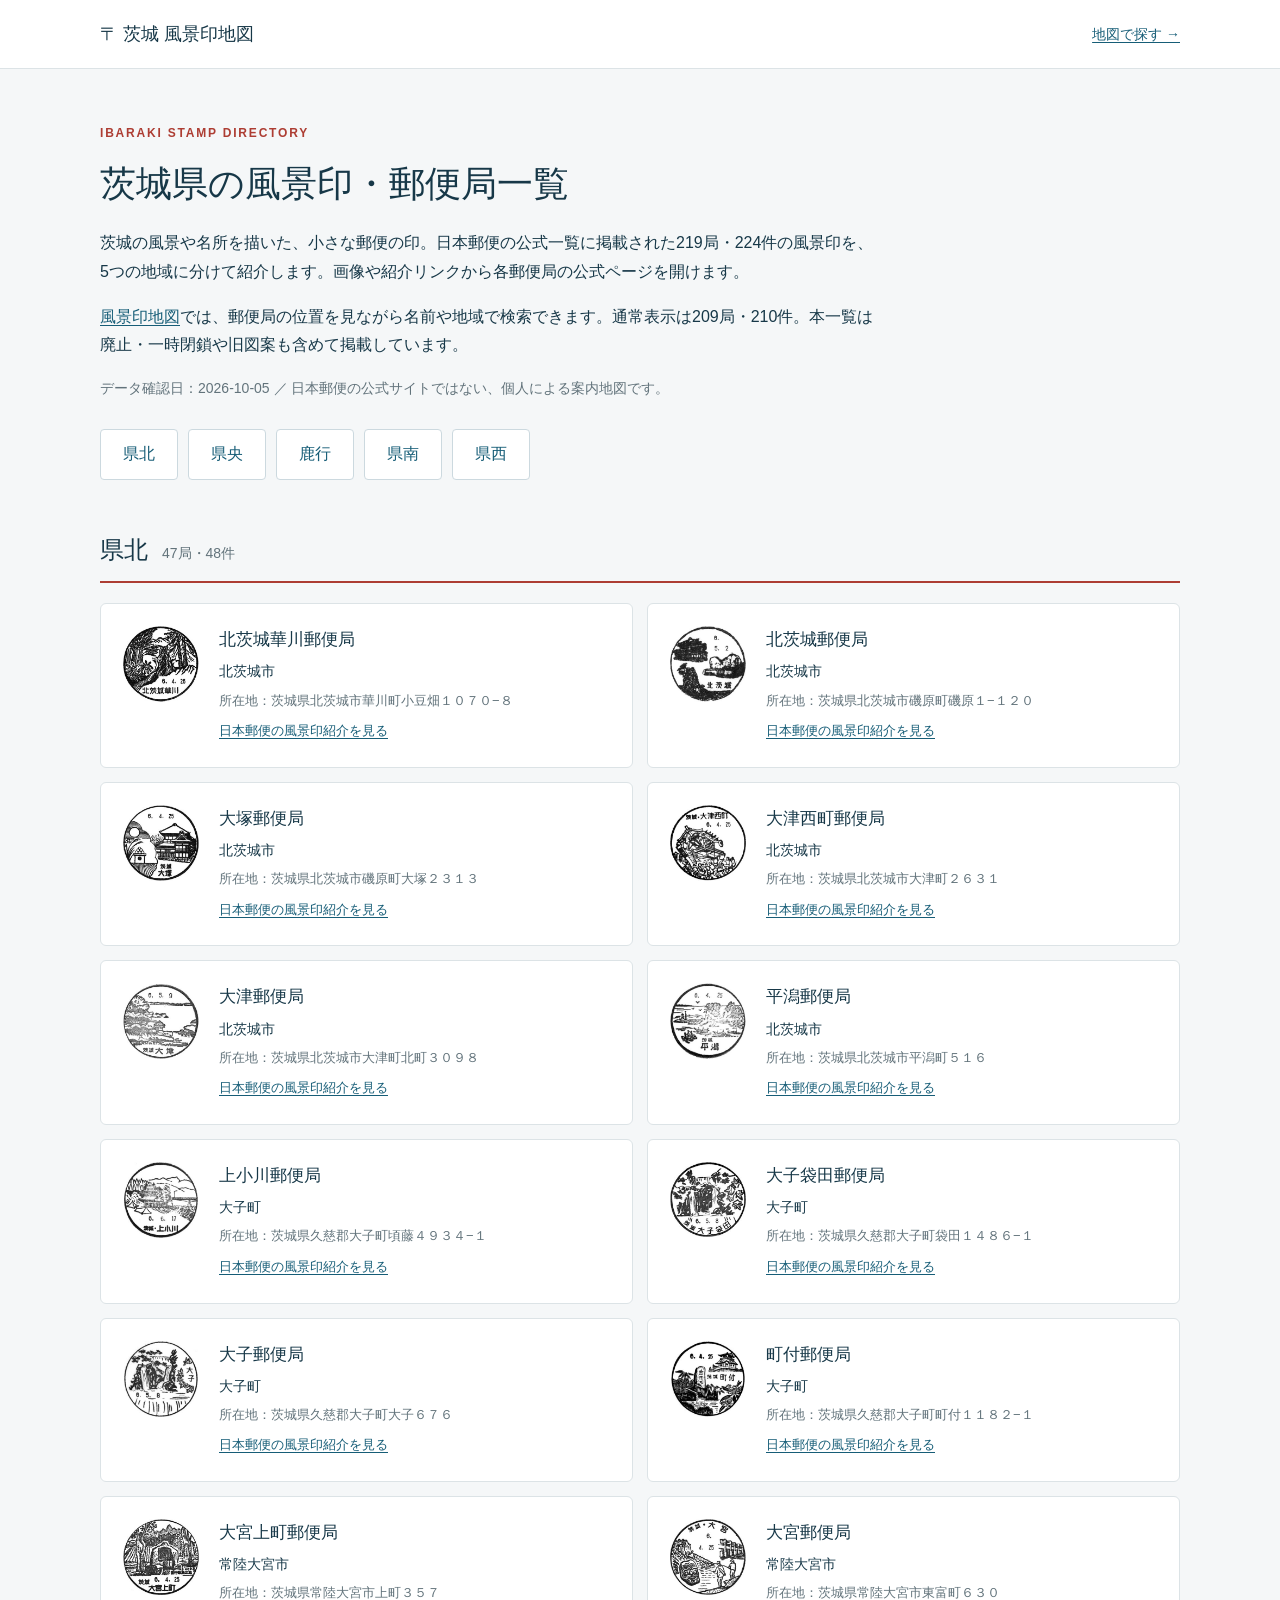
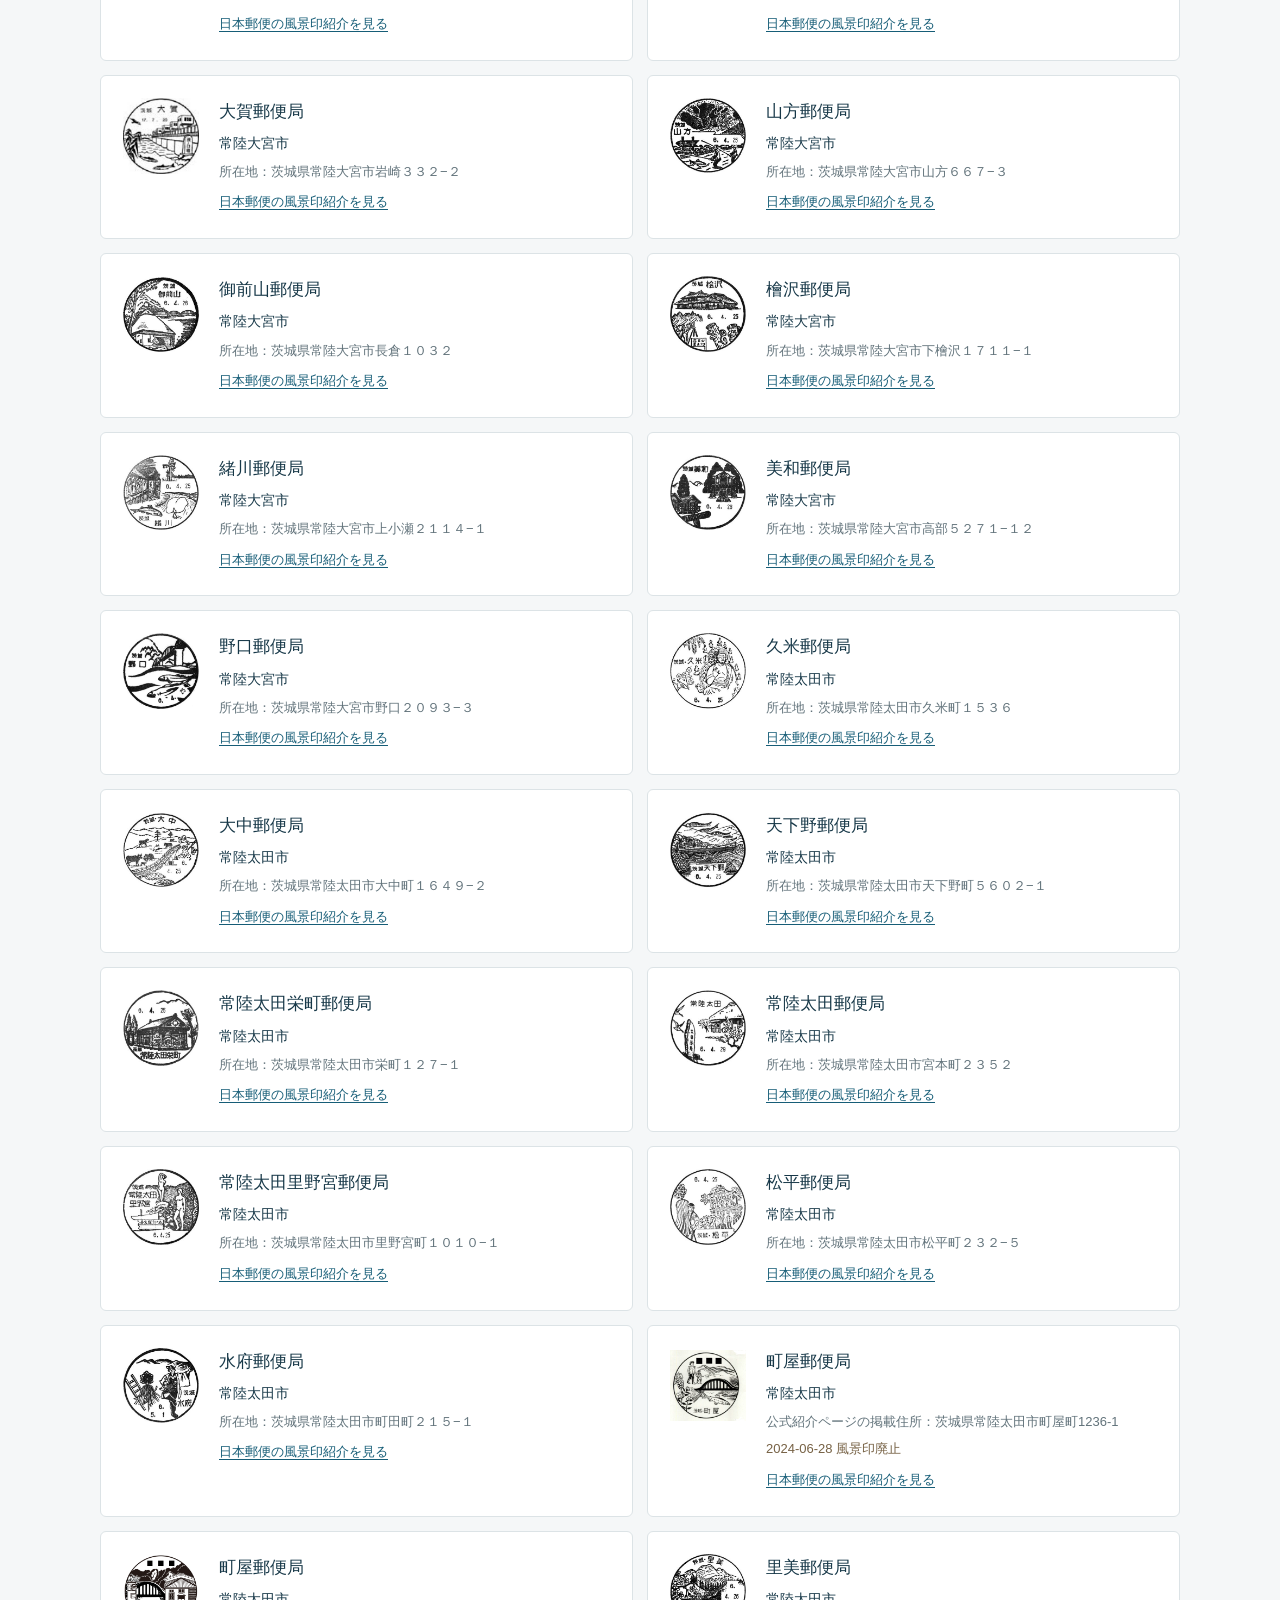
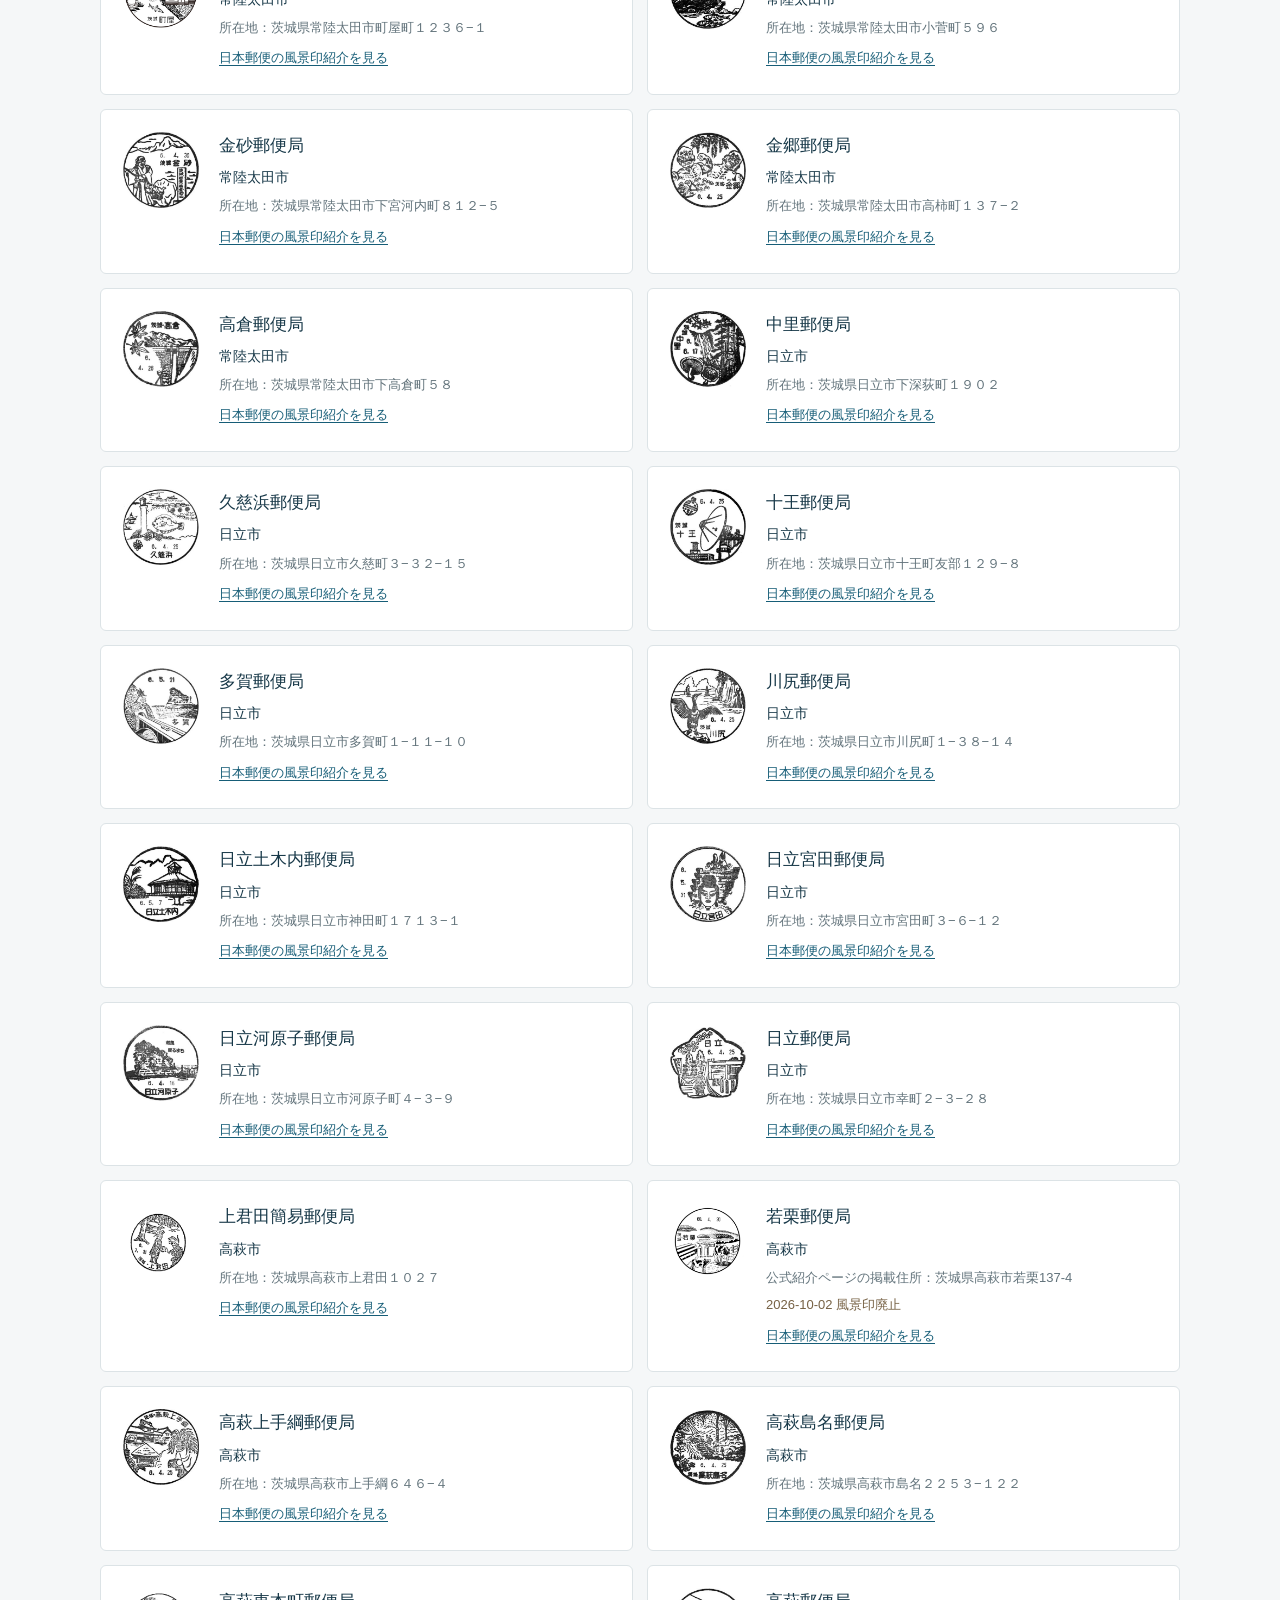
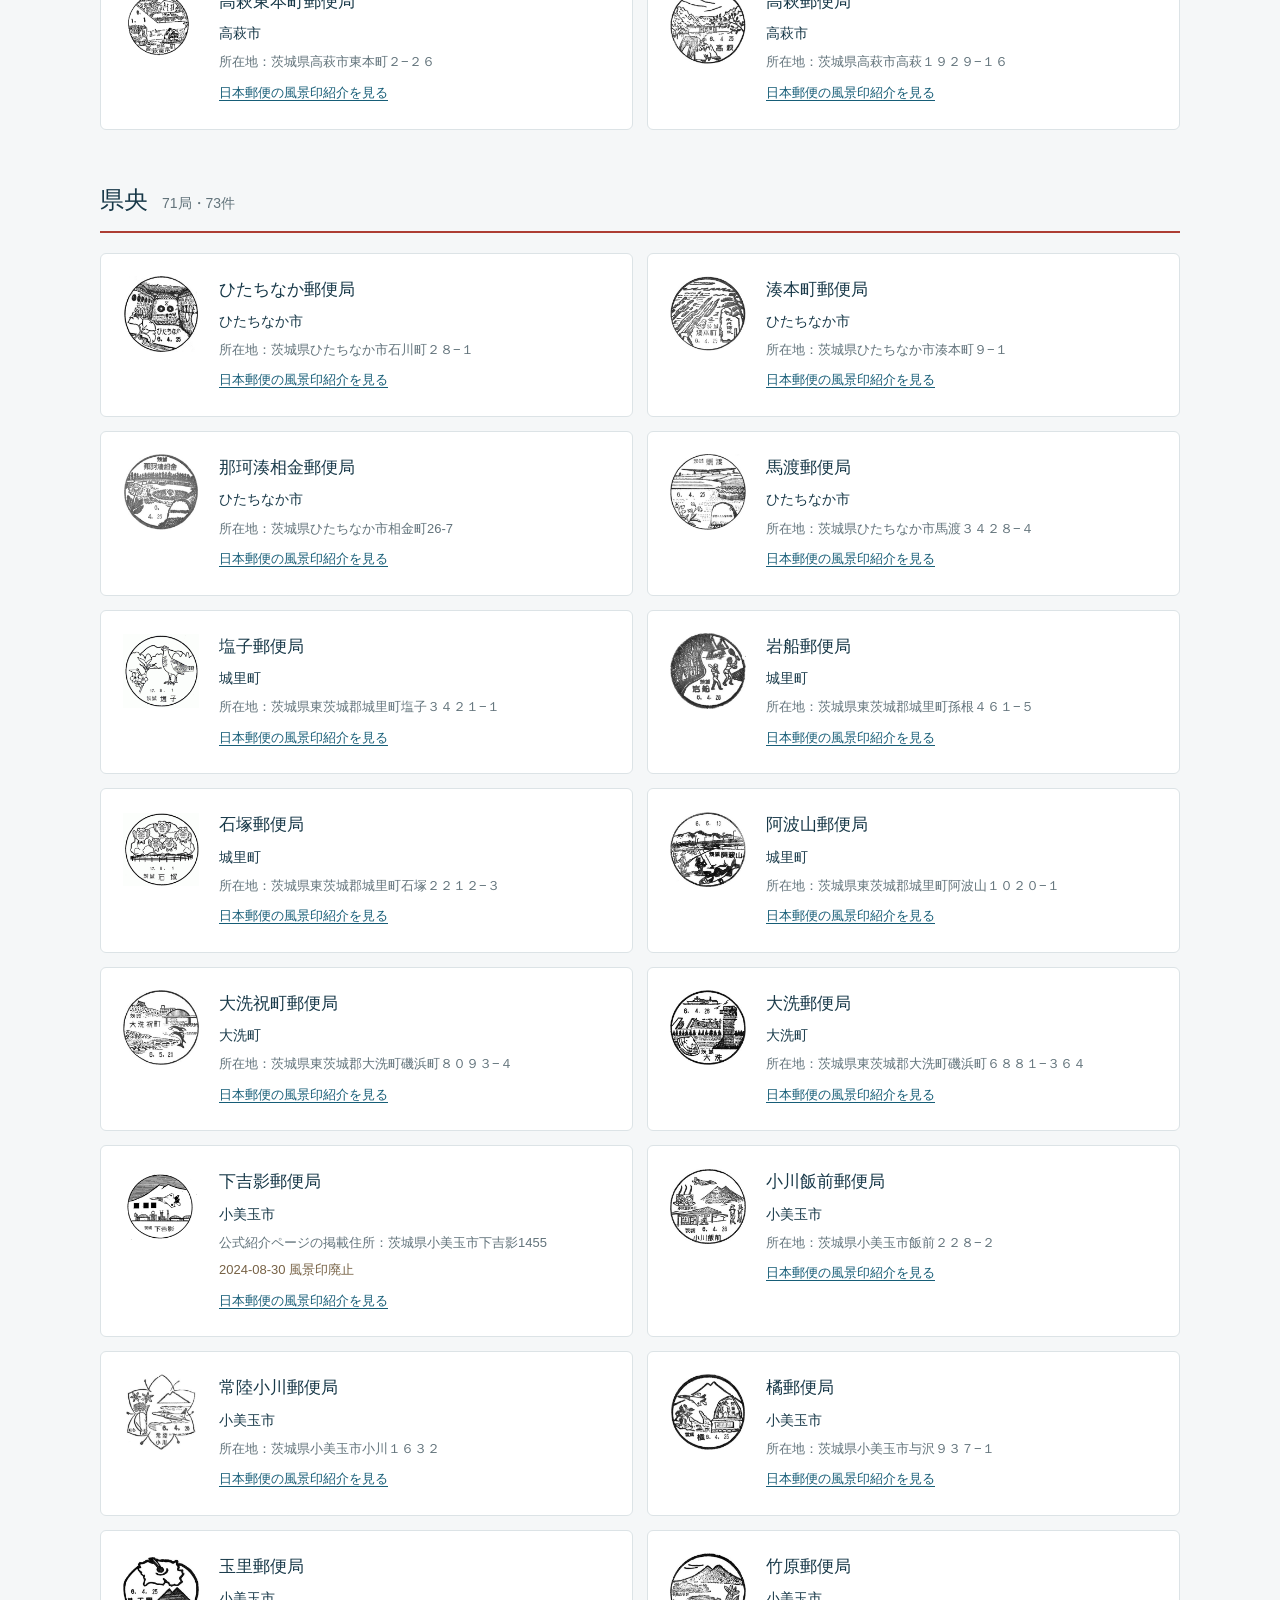
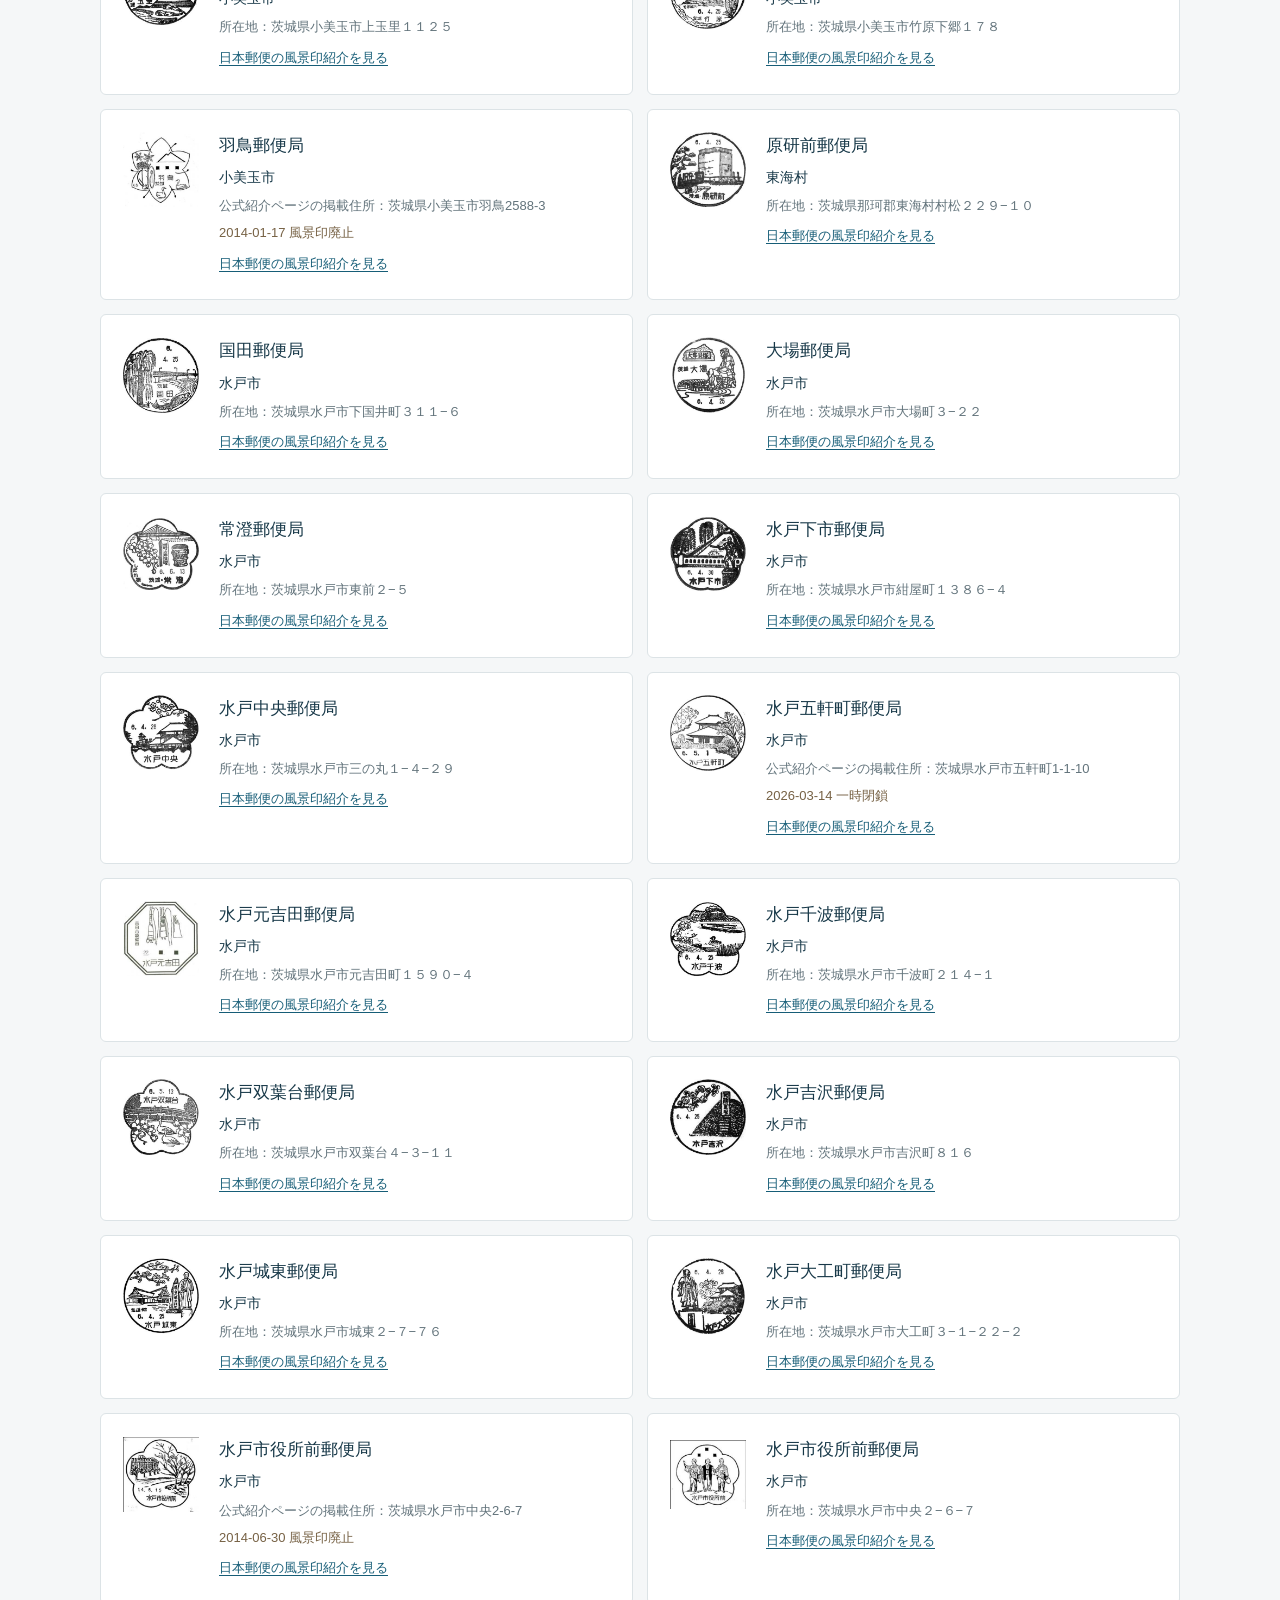
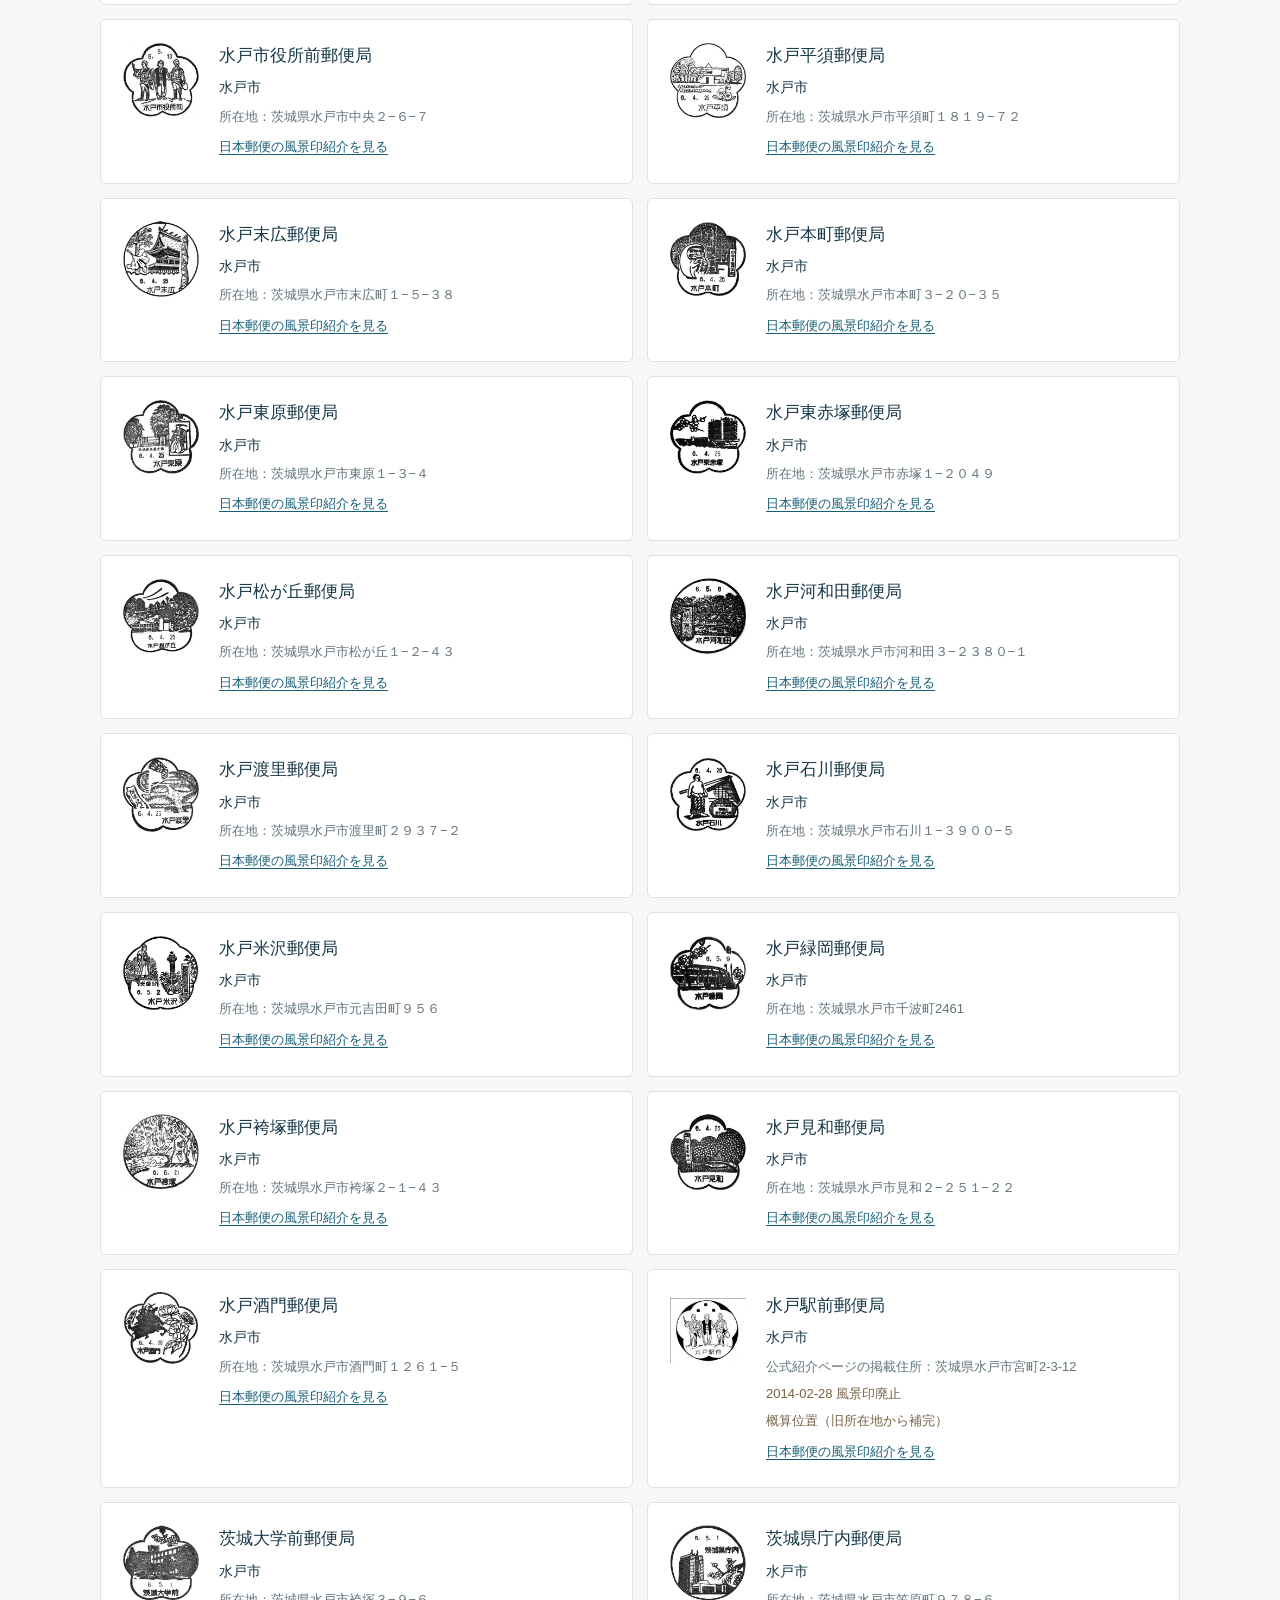
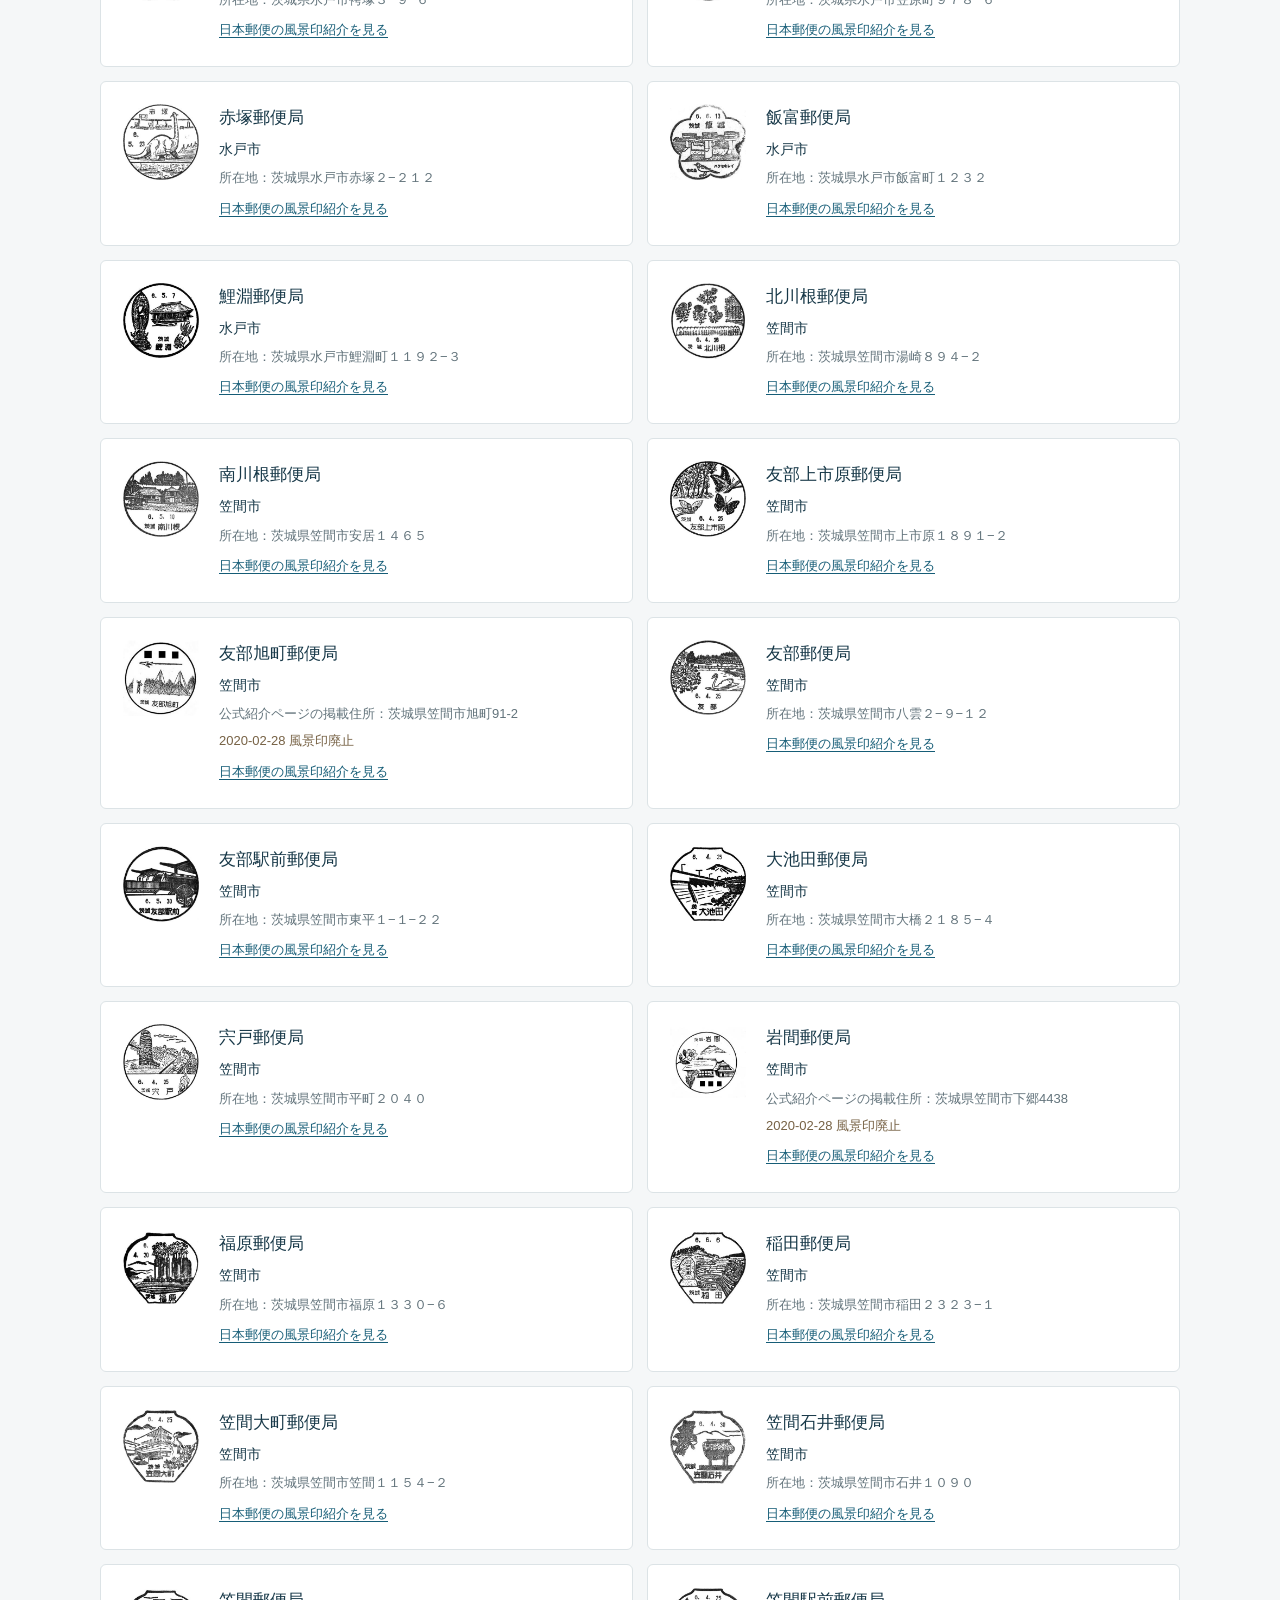
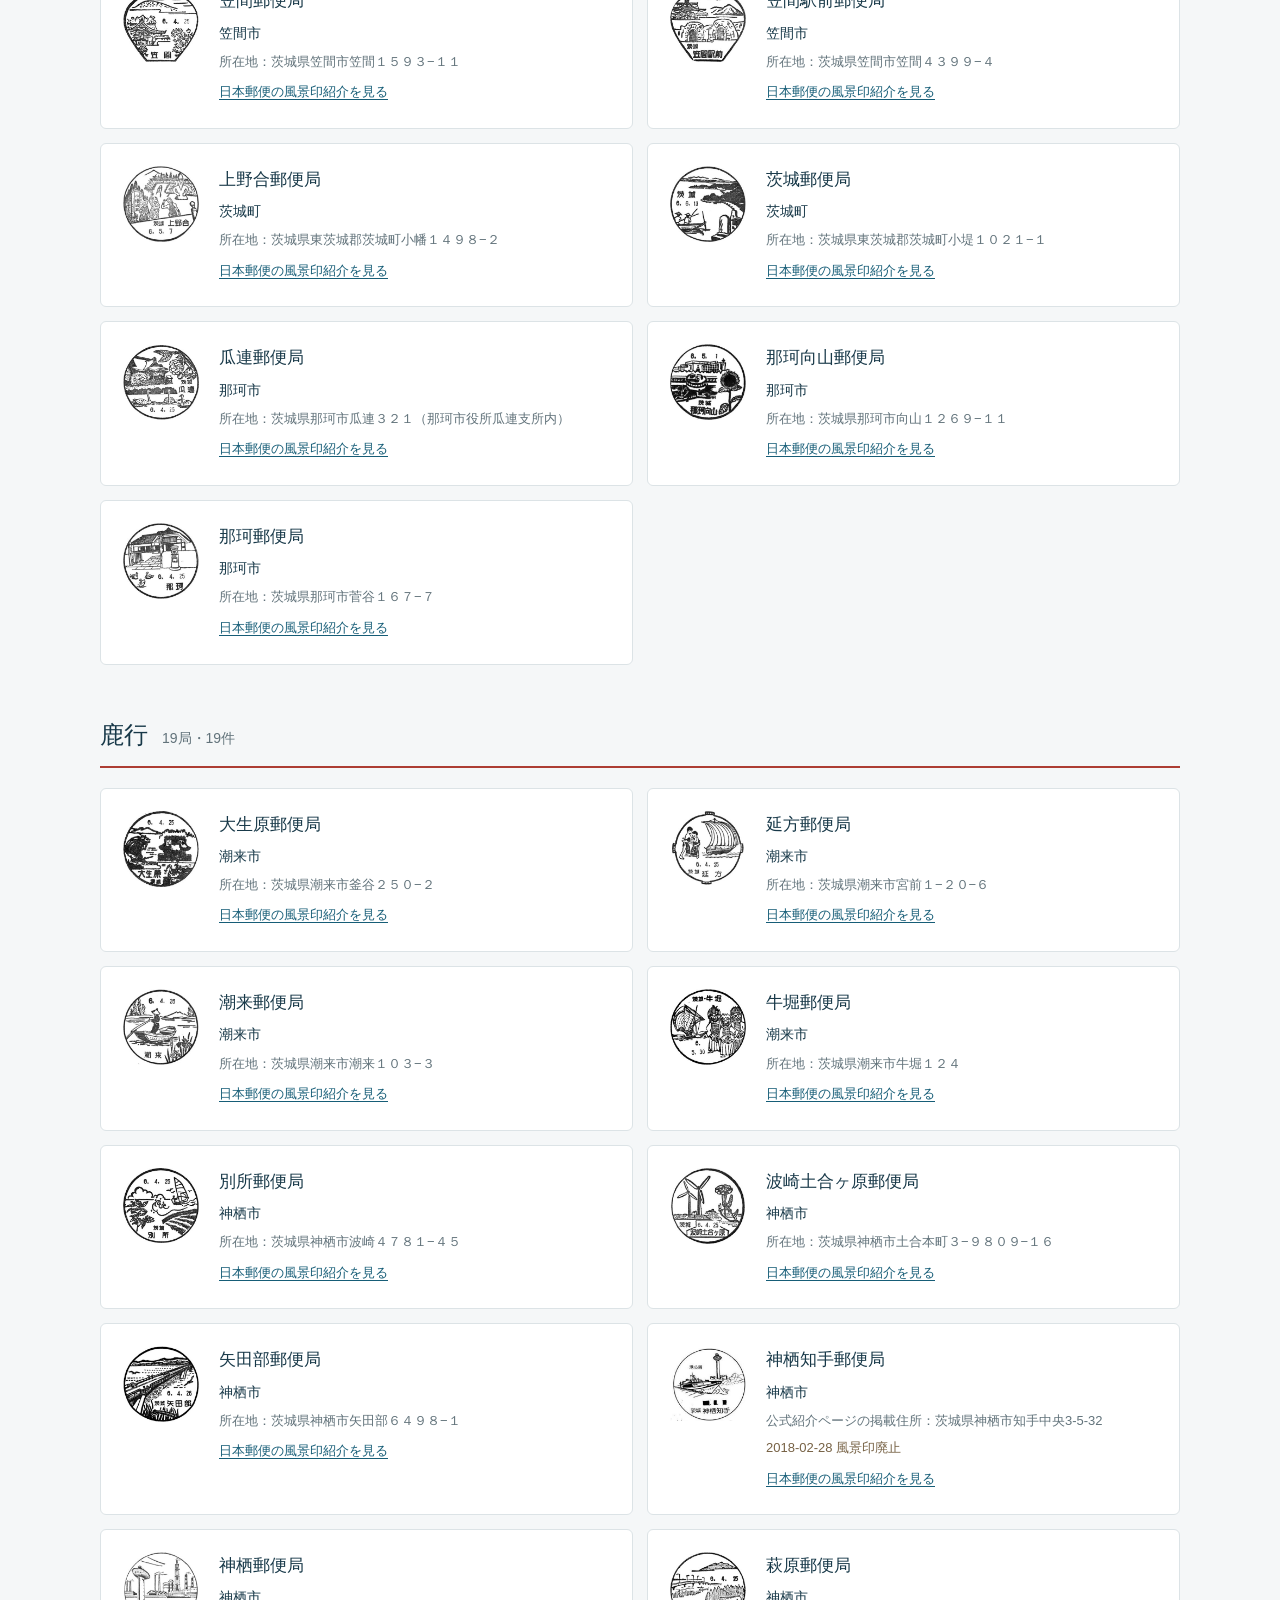
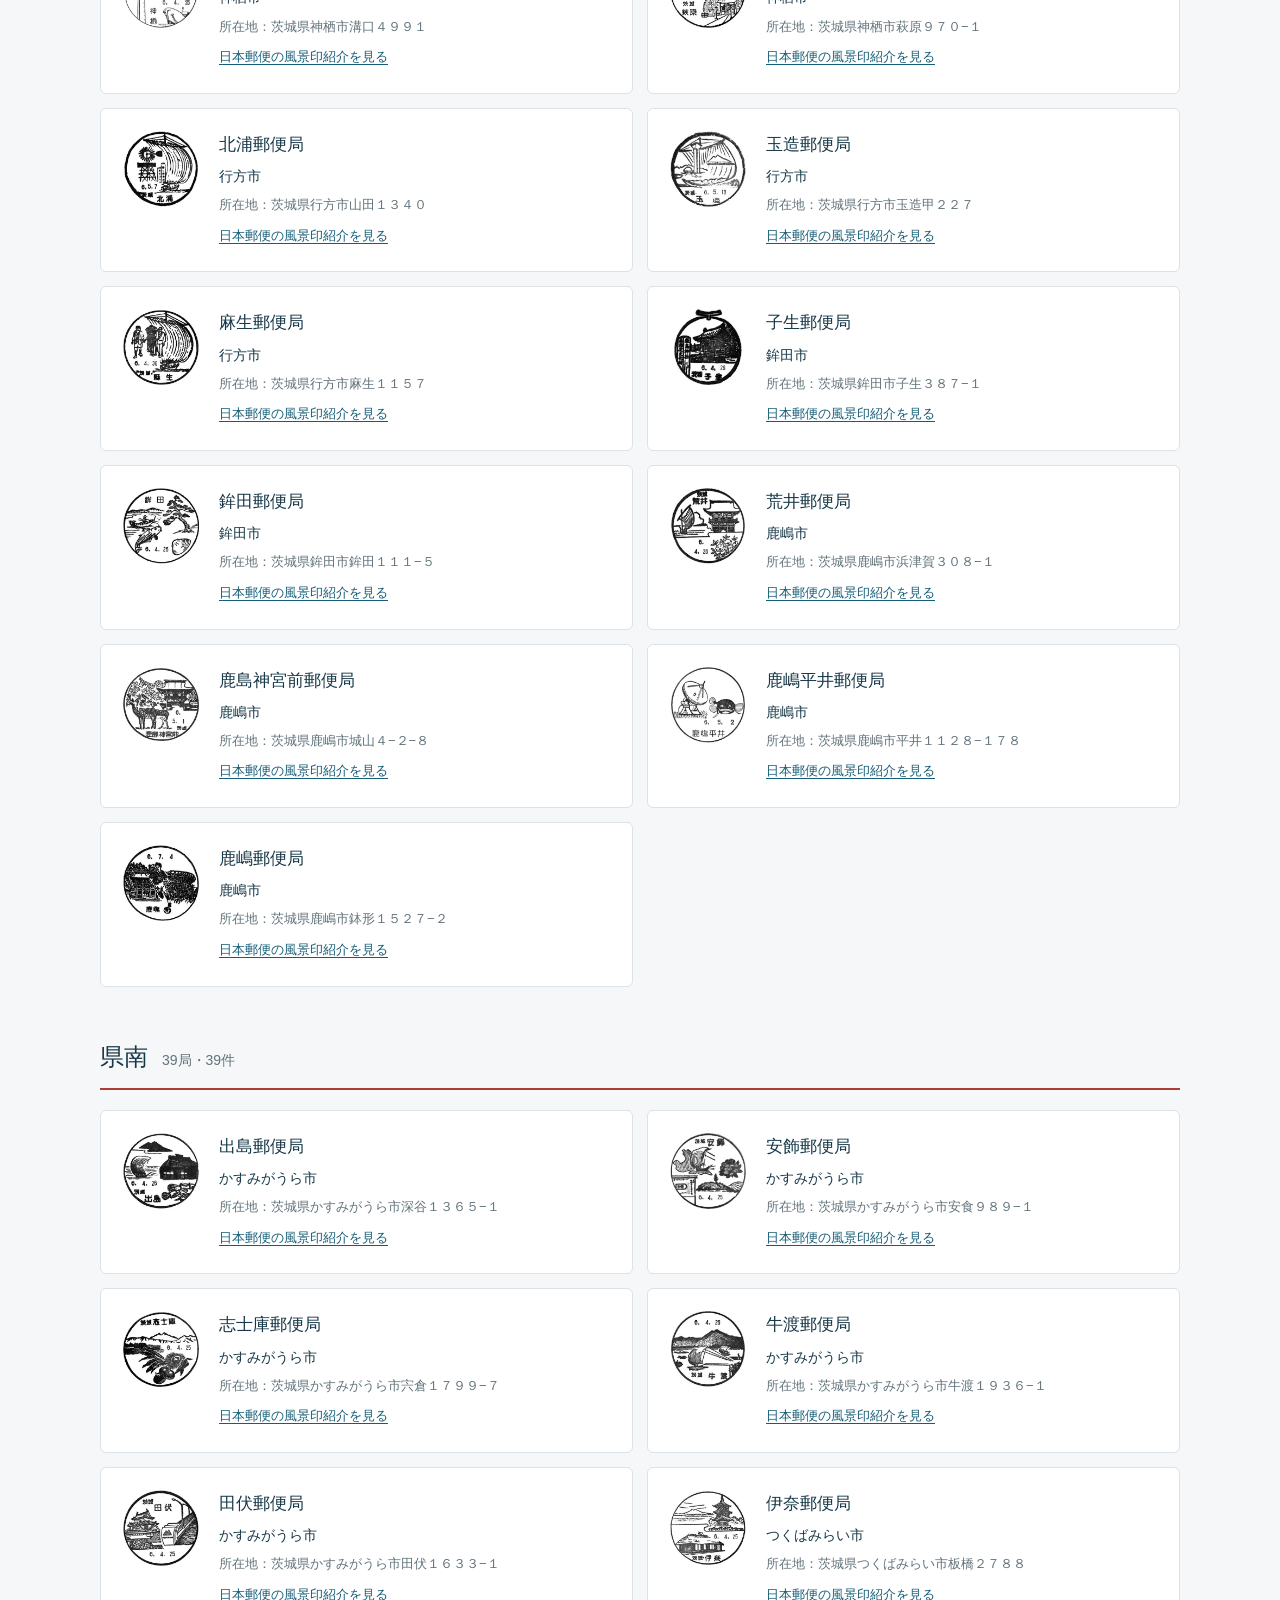
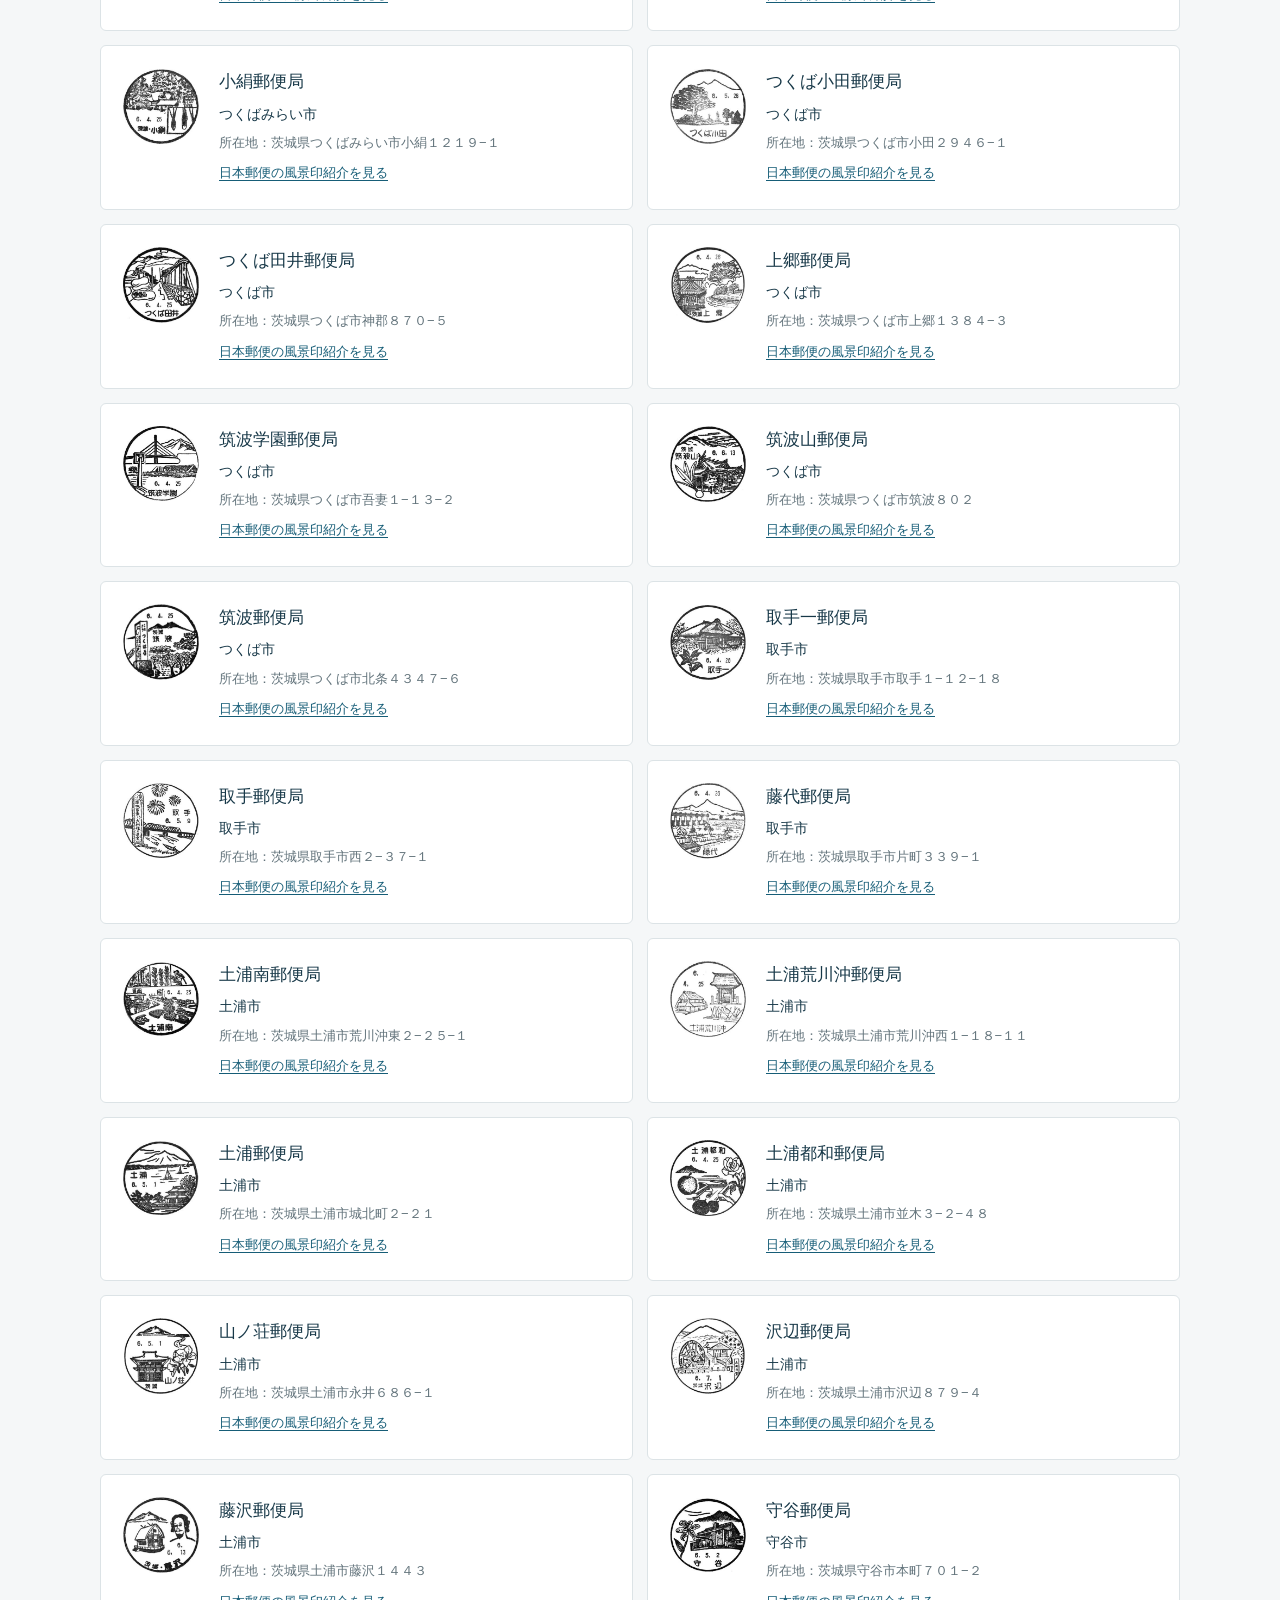
==== post-offices/index.html @ 531fb173 "Prepare v1.0.0 release and search indexing" ====
<!doctype html>
<html lang="ja"><head><meta charset="utf-8"><meta name="viewport" content="width=device-width,initial-scale=1">
<title>茨城県の風景印・郵便局一覧｜茨城 風景印地図</title><meta name="description" content="茨城県の風景印を県北・県央・鹿行・県南・県西の地域別に紹介。219局・224件の風景印画像と日本郵便の紹介ページを掲載。廃止・一時閉鎖の注記付き。">
<link rel="canonical" href="https://kojikomatsuzaki.github.io/ibaraki-fukeiin-map/post-offices/"><meta name="robots" content="index,follow">
<meta property="og:type" content="website"><meta property="og:locale" content="ja_JP"><meta property="og:title" content="茨城県の風景印・郵便局一覧｜茨城 風景印地図"><meta property="og:description" content="茨城県の風景印を県北・県央・鹿行・県南・県西の地域別に紹介。219局・224件の風景印画像と日本郵便の紹介ページを掲載。廃止・一時閉鎖の注記付き。"><meta property="og:url" content="https://kojikomatsuzaki.github.io/ibaraki-fukeiin-map/post-offices/">
<link rel="icon" href="../assets/favicon.svg" type="image/svg+xml"><link rel="stylesheet" href="../directory.css?v=1.0.0"></head>
<body><header class="guide-header"><a class="guide-brand" href="../">〒 茨城 風景印地図</a><a class="back-map" href="../">地図で探す →</a></header>
<main class="directory"><div class="intro"><p class="eyebrow">IBARAKI STAMP DIRECTORY</p><h1>茨城県の風景印・郵便局一覧</h1>
<p>茨城の風景や名所を描いた、小さな郵便の印。日本郵便の公式一覧に掲載された219局・224件の風景印を、5つの地域に分けて紹介します。画像や紹介リンクから各郵便局の公式ページを開けます。</p>
<p><a href="../">風景印地図</a>では、郵便局の位置を見ながら名前や地域で検索できます。通常表示は209局・210件。本一覧は廃止・一時閉鎖や旧図案も含めて掲載しています。</p>
<p class="data-date">データ確認日：2026-10-05 ／ 日本郵便の公式サイトではない、個人による案内地図です。</p></div>
<nav class="region-nav" aria-label="地域別の郵便局一覧"><a href="#kenpoku">県北</a><a href="#keno">県央</a><a href="#rokko">鹿行</a><a href="#kennan">県南</a><a href="#kensei">県西</a></nav>
<section class="region-section" id="kenpoku"><h2>県北<span>47局・48件</span></h2><div class="office-grid"><article class="entry" id="stamp-4216">
<a href="https://www.post.japanpost.jp/enjoy/culture/stamp/fuke/detail.php?id=4216" target="_blank" rel="noopener noreferrer" aria-label="北茨城華川郵便局の風景印紹介（新しいタブ）"><img src="../assets/stamps/4216.jpg" alt="北茨城華川郵便局の風景印" width="76" height="76" loading="lazy"></a>
<div class="entry-body"><h3>北茨城華川郵便局</h3><p>北茨城市</p><p class="address">所在地：茨城県北茨城市華川町小豆畑１０７０−８</p><a class="official-link" href="https://www.post.japanpost.jp/enjoy/culture/stamp/fuke/detail.php?id=4216" target="_blank" rel="noopener noreferrer">日本郵便の風景印紹介を見る</a></div>
</article>
<article class="entry" id="stamp-4965">
<a href="https://www.post.japanpost.jp/enjoy/culture/stamp/fuke/detail.php?id=4965" target="_blank" rel="noopener noreferrer" aria-label="北茨城郵便局の風景印紹介（新しいタブ）"><img src="../assets/stamps/4965.jpg" alt="北茨城郵便局の風景印" width="76" height="76" loading="lazy"></a>
<div class="entry-body"><h3>北茨城郵便局</h3><p>北茨城市</p><p class="address">所在地：茨城県北茨城市磯原町磯原１−１２０</p><a class="official-link" href="https://www.post.japanpost.jp/enjoy/culture/stamp/fuke/detail.php?id=4965" target="_blank" rel="noopener noreferrer">日本郵便の風景印紹介を見る</a></div>
</article>
<article class="entry" id="stamp-4215">
<a href="https://www.post.japanpost.jp/enjoy/culture/stamp/fuke/detail.php?id=4215" target="_blank" rel="noopener noreferrer" aria-label="大塚郵便局の風景印紹介（新しいタブ）"><img src="../assets/stamps/4215.jpg" alt="大塚郵便局の風景印" width="76" height="76" loading="lazy"></a>
<div class="entry-body"><h3>大塚郵便局</h3><p>北茨城市</p><p class="address">所在地：茨城県北茨城市磯原町大塚２３１３</p><a class="official-link" href="https://www.post.japanpost.jp/enjoy/culture/stamp/fuke/detail.php?id=4215" target="_blank" rel="noopener noreferrer">日本郵便の風景印紹介を見る</a></div>
</article>
<article class="entry" id="stamp-4219">
<a href="https://www.post.japanpost.jp/enjoy/culture/stamp/fuke/detail.php?id=4219" target="_blank" rel="noopener noreferrer" aria-label="大津西町郵便局の風景印紹介（新しいタブ）"><img src="../assets/stamps/4219.jpg" alt="大津西町郵便局の風景印" width="76" height="76" loading="lazy"></a>
<div class="entry-body"><h3>大津西町郵便局</h3><p>北茨城市</p><p class="address">所在地：茨城県北茨城市大津町２６３１</p><a class="official-link" href="https://www.post.japanpost.jp/enjoy/culture/stamp/fuke/detail.php?id=4219" target="_blank" rel="noopener noreferrer">日本郵便の風景印紹介を見る</a></div>
</article>
<article class="entry" id="stamp-4211">
<a href="https://www.post.japanpost.jp/enjoy/culture/stamp/fuke/detail.php?id=4211" target="_blank" rel="noopener noreferrer" aria-label="大津郵便局の風景印紹介（新しいタブ）"><img src="../assets/stamps/4211.jpg" alt="大津郵便局の風景印" width="76" height="76" loading="lazy"></a>
<div class="entry-body"><h3>大津郵便局</h3><p>北茨城市</p><p class="address">所在地：茨城県北茨城市大津町北町３０９８</p><a class="official-link" href="https://www.post.japanpost.jp/enjoy/culture/stamp/fuke/detail.php?id=4211" target="_blank" rel="noopener noreferrer">日本郵便の風景印紹介を見る</a></div>
</article>
<article class="entry" id="stamp-4212">
<a href="https://www.post.japanpost.jp/enjoy/culture/stamp/fuke/detail.php?id=4212" target="_blank" rel="noopener noreferrer" aria-label="平潟郵便局の風景印紹介（新しいタブ）"><img src="../assets/stamps/4212.jpg" alt="平潟郵便局の風景印" width="76" height="76" loading="lazy"></a>
<div class="entry-body"><h3>平潟郵便局</h3><p>北茨城市</p><p class="address">所在地：茨城県北茨城市平潟町５１６</p><a class="official-link" href="https://www.post.japanpost.jp/enjoy/culture/stamp/fuke/detail.php?id=4212" target="_blank" rel="noopener noreferrer">日本郵便の風景印紹介を見る</a></div>
</article>
<article class="entry" id="stamp-4227">
<a href="https://www.post.japanpost.jp/enjoy/culture/stamp/fuke/detail.php?id=4227" target="_blank" rel="noopener noreferrer" aria-label="上小川郵便局の風景印紹介（新しいタブ）"><img src="../assets/stamps/4227.jpg" alt="上小川郵便局の風景印" width="76" height="76" loading="lazy"></a>
<div class="entry-body"><h3>上小川郵便局</h3><p>大子町</p><p class="address">所在地：茨城県久慈郡大子町頃藤４９３４−１</p><a class="official-link" href="https://www.post.japanpost.jp/enjoy/culture/stamp/fuke/detail.php?id=4227" target="_blank" rel="noopener noreferrer">日本郵便の風景印紹介を見る</a></div>
</article>
<article class="entry" id="stamp-4228">
<a href="https://www.post.japanpost.jp/enjoy/culture/stamp/fuke/detail.php?id=4228" target="_blank" rel="noopener noreferrer" aria-label="大子袋田郵便局の風景印紹介（新しいタブ）"><img src="../assets/stamps/4228.jpg" alt="大子袋田郵便局の風景印" width="76" height="76" loading="lazy"></a>
<div class="entry-body"><h3>大子袋田郵便局</h3><p>大子町</p><p class="address">所在地：茨城県久慈郡大子町袋田１４８６−１</p><a class="official-link" href="https://www.post.japanpost.jp/enjoy/culture/stamp/fuke/detail.php?id=4228" target="_blank" rel="noopener noreferrer">日本郵便の風景印紹介を見る</a></div>
</article>
<article class="entry" id="stamp-4952">
<a href="https://www.post.japanpost.jp/enjoy/culture/stamp/fuke/detail.php?id=4952" target="_blank" rel="noopener noreferrer" aria-label="大子郵便局の風景印紹介（新しいタブ）"><img src="../assets/stamps/4952.jpg" alt="大子郵便局の風景印" width="76" height="76" loading="lazy"></a>
<div class="entry-body"><h3>大子郵便局</h3><p>大子町</p><p class="address">所在地：茨城県久慈郡大子町大子６７６</p><a class="official-link" href="https://www.post.japanpost.jp/enjoy/culture/stamp/fuke/detail.php?id=4952" target="_blank" rel="noopener noreferrer">日本郵便の風景印紹介を見る</a></div>
</article>
<article class="entry" id="stamp-4226">
<a href="https://www.post.japanpost.jp/enjoy/culture/stamp/fuke/detail.php?id=4226" target="_blank" rel="noopener noreferrer" aria-label="町付郵便局の風景印紹介（新しいタブ）"><img src="../assets/stamps/4226.jpg" alt="町付郵便局の風景印" width="76" height="76" loading="lazy"></a>
<div class="entry-body"><h3>町付郵便局</h3><p>大子町</p><p class="address">所在地：茨城県久慈郡大子町町付１１８２−１</p><a class="official-link" href="https://www.post.japanpost.jp/enjoy/culture/stamp/fuke/detail.php?id=4226" target="_blank" rel="noopener noreferrer">日本郵便の風景印紹介を見る</a></div>
</article>
<article class="entry" id="stamp-4247">
<a href="https://www.post.japanpost.jp/enjoy/culture/stamp/fuke/detail.php?id=4247" target="_blank" rel="noopener noreferrer" aria-label="大宮上町郵便局の風景印紹介（新しいタブ）"><img src="../assets/stamps/4247.jpg" alt="大宮上町郵便局の風景印" width="76" height="76" loading="lazy"></a>
<div class="entry-body"><h3>大宮上町郵便局</h3><p>常陸大宮市</p><p class="address">所在地：茨城県常陸大宮市上町３５７</p><a class="official-link" href="https://www.post.japanpost.jp/enjoy/culture/stamp/fuke/detail.php?id=4247" target="_blank" rel="noopener noreferrer">日本郵便の風景印紹介を見る</a></div>
</article>
<article class="entry" id="stamp-4240">
<a href="https://www.post.japanpost.jp/enjoy/culture/stamp/fuke/detail.php?id=4240" target="_blank" rel="noopener noreferrer" aria-label="大宮郵便局の風景印紹介（新しいタブ）"><img src="../assets/stamps/4240.jpg" alt="大宮郵便局の風景印" width="76" height="76" loading="lazy"></a>
<div class="entry-body"><h3>大宮郵便局</h3><p>常陸大宮市</p><p class="address">所在地：茨城県常陸大宮市東富町６３０</p><a class="official-link" href="https://www.post.japanpost.jp/enjoy/culture/stamp/fuke/detail.php?id=4240" target="_blank" rel="noopener noreferrer">日本郵便の風景印紹介を見る</a></div>
</article>
<article class="entry" id="stamp-62">
<a href="https://www.post.japanpost.jp/enjoy/culture/stamp/fuke/detail.php?id=62" target="_blank" rel="noopener noreferrer" aria-label="大賀郵便局の風景印紹介（新しいタブ）"><img src="../assets/stamps/62.jpg" alt="大賀郵便局の風景印" width="76" height="76" loading="lazy"></a>
<div class="entry-body"><h3>大賀郵便局</h3><p>常陸大宮市</p><p class="address">所在地：茨城県常陸大宮市岩崎３３２−２</p><a class="official-link" href="https://www.post.japanpost.jp/enjoy/culture/stamp/fuke/detail.php?id=62" target="_blank" rel="noopener noreferrer">日本郵便の風景印紹介を見る</a></div>
</article>
<article class="entry" id="stamp-4242">
<a href="https://www.post.japanpost.jp/enjoy/culture/stamp/fuke/detail.php?id=4242" target="_blank" rel="noopener noreferrer" aria-label="山方郵便局の風景印紹介（新しいタブ）"><img src="../assets/stamps/4242.jpg" alt="山方郵便局の風景印" width="76" height="76" loading="lazy"></a>
<div class="entry-body"><h3>山方郵便局</h3><p>常陸大宮市</p><p class="address">所在地：茨城県常陸大宮市山方６６７−３</p><a class="official-link" href="https://www.post.japanpost.jp/enjoy/culture/stamp/fuke/detail.php?id=4242" target="_blank" rel="noopener noreferrer">日本郵便の風景印紹介を見る</a></div>
</article>
<article class="entry" id="stamp-4244">
<a href="https://www.post.japanpost.jp/enjoy/culture/stamp/fuke/detail.php?id=4244" target="_blank" rel="noopener noreferrer" aria-label="御前山郵便局の風景印紹介（新しいタブ）"><img src="../assets/stamps/4244.jpg" alt="御前山郵便局の風景印" width="76" height="76" loading="lazy"></a>
<div class="entry-body"><h3>御前山郵便局</h3><p>常陸大宮市</p><p class="address">所在地：茨城県常陸大宮市長倉１０３２</p><a class="official-link" href="https://www.post.japanpost.jp/enjoy/culture/stamp/fuke/detail.php?id=4244" target="_blank" rel="noopener noreferrer">日本郵便の風景印紹介を見る</a></div>
</article>
<article class="entry" id="stamp-4246">
<a href="https://www.post.japanpost.jp/enjoy/culture/stamp/fuke/detail.php?id=4246" target="_blank" rel="noopener noreferrer" aria-label="檜沢郵便局の風景印紹介（新しいタブ）"><img src="../assets/stamps/4246.jpg" alt="檜沢郵便局の風景印" width="76" height="76" loading="lazy"></a>
<div class="entry-body"><h3>檜沢郵便局</h3><p>常陸大宮市</p><p class="address">所在地：茨城県常陸大宮市下檜沢１７１１−１</p><a class="official-link" href="https://www.post.japanpost.jp/enjoy/culture/stamp/fuke/detail.php?id=4246" target="_blank" rel="noopener noreferrer">日本郵便の風景印紹介を見る</a></div>
</article>
<article class="entry" id="stamp-4241">
<a href="https://www.post.japanpost.jp/enjoy/culture/stamp/fuke/detail.php?id=4241" target="_blank" rel="noopener noreferrer" aria-label="緒川郵便局の風景印紹介（新しいタブ）"><img src="../assets/stamps/4241.jpg" alt="緒川郵便局の風景印" width="76" height="76" loading="lazy"></a>
<div class="entry-body"><h3>緒川郵便局</h3><p>常陸大宮市</p><p class="address">所在地：茨城県常陸大宮市上小瀬２１１４−１</p><a class="official-link" href="https://www.post.japanpost.jp/enjoy/culture/stamp/fuke/detail.php?id=4241" target="_blank" rel="noopener noreferrer">日本郵便の風景印紹介を見る</a></div>
</article>
<article class="entry" id="stamp-4243">
<a href="https://www.post.japanpost.jp/enjoy/culture/stamp/fuke/detail.php?id=4243" target="_blank" rel="noopener noreferrer" aria-label="美和郵便局の風景印紹介（新しいタブ）"><img src="../assets/stamps/4243.jpg" alt="美和郵便局の風景印" width="76" height="76" loading="lazy"></a>
<div class="entry-body"><h3>美和郵便局</h3><p>常陸大宮市</p><p class="address">所在地：茨城県常陸大宮市高部５２７１−１２</p><a class="official-link" href="https://www.post.japanpost.jp/enjoy/culture/stamp/fuke/detail.php?id=4243" target="_blank" rel="noopener noreferrer">日本郵便の風景印紹介を見る</a></div>
</article>
<article class="entry" id="stamp-4245">
<a href="https://www.post.japanpost.jp/enjoy/culture/stamp/fuke/detail.php?id=4245" target="_blank" rel="noopener noreferrer" aria-label="野口郵便局の風景印紹介（新しいタブ）"><img src="../assets/stamps/4245.jpg" alt="野口郵便局の風景印" width="76" height="76" loading="lazy"></a>
<div class="entry-body"><h3>野口郵便局</h3><p>常陸大宮市</p><p class="address">所在地：茨城県常陸大宮市野口２０９３−３</p><a class="official-link" href="https://www.post.japanpost.jp/enjoy/culture/stamp/fuke/detail.php?id=4245" target="_blank" rel="noopener noreferrer">日本郵便の風景印紹介を見る</a></div>
</article>
<article class="entry" id="stamp-4232">
<a href="https://www.post.japanpost.jp/enjoy/culture/stamp/fuke/detail.php?id=4232" target="_blank" rel="noopener noreferrer" aria-label="久米郵便局の風景印紹介（新しいタブ）"><img src="../assets/stamps/4232.jpg" alt="久米郵便局の風景印" width="76" height="76" loading="lazy"></a>
<div class="entry-body"><h3>久米郵便局</h3><p>常陸太田市</p><p class="address">所在地：茨城県常陸太田市久米町１５３６</p><a class="official-link" href="https://www.post.japanpost.jp/enjoy/culture/stamp/fuke/detail.php?id=4232" target="_blank" rel="noopener noreferrer">日本郵便の風景印紹介を見る</a></div>
</article>
<article class="entry" id="stamp-4230">
<a href="https://www.post.japanpost.jp/enjoy/culture/stamp/fuke/detail.php?id=4230" target="_blank" rel="noopener noreferrer" aria-label="大中郵便局の風景印紹介（新しいタブ）"><img src="../assets/stamps/4230.jpg" alt="大中郵便局の風景印" width="76" height="76" loading="lazy"></a>
<div class="entry-body"><h3>大中郵便局</h3><p>常陸太田市</p><p class="address">所在地：茨城県常陸太田市大中町１６４９−２</p><a class="official-link" href="https://www.post.japanpost.jp/enjoy/culture/stamp/fuke/detail.php?id=4230" target="_blank" rel="noopener noreferrer">日本郵便の風景印紹介を見る</a></div>
</article>
<article class="entry" id="stamp-4229">
<a href="https://www.post.japanpost.jp/enjoy/culture/stamp/fuke/detail.php?id=4229" target="_blank" rel="noopener noreferrer" aria-label="天下野郵便局の風景印紹介（新しいタブ）"><img src="../assets/stamps/4229.jpg" alt="天下野郵便局の風景印" width="76" height="76" loading="lazy"></a>
<div class="entry-body"><h3>天下野郵便局</h3><p>常陸太田市</p><p class="address">所在地：茨城県常陸太田市天下野町５６０２−１</p><a class="official-link" href="https://www.post.japanpost.jp/enjoy/culture/stamp/fuke/detail.php?id=4229" target="_blank" rel="noopener noreferrer">日本郵便の風景印紹介を見る</a></div>
</article>
<article class="entry" id="stamp-4233">
<a href="https://www.post.japanpost.jp/enjoy/culture/stamp/fuke/detail.php?id=4233" target="_blank" rel="noopener noreferrer" aria-label="常陸太田栄町郵便局の風景印紹介（新しいタブ）"><img src="../assets/stamps/4233.jpg" alt="常陸太田栄町郵便局の風景印" width="76" height="76" loading="lazy"></a>
<div class="entry-body"><h3>常陸太田栄町郵便局</h3><p>常陸太田市</p><p class="address">所在地：茨城県常陸太田市栄町１２７−１</p><a class="official-link" href="https://www.post.japanpost.jp/enjoy/culture/stamp/fuke/detail.php?id=4233" target="_blank" rel="noopener noreferrer">日本郵便の風景印紹介を見る</a></div>
</article>
<article class="entry" id="stamp-4940">
<a href="https://www.post.japanpost.jp/enjoy/culture/stamp/fuke/detail.php?id=4940" target="_blank" rel="noopener noreferrer" aria-label="常陸太田郵便局の風景印紹介（新しいタブ）"><img src="../assets/stamps/4940.jpg" alt="常陸太田郵便局の風景印" width="76" height="76" loading="lazy"></a>
<div class="entry-body"><h3>常陸太田郵便局</h3><p>常陸太田市</p><p class="address">所在地：茨城県常陸太田市宮本町２３５２</p><a class="official-link" href="https://www.post.japanpost.jp/enjoy/culture/stamp/fuke/detail.php?id=4940" target="_blank" rel="noopener noreferrer">日本郵便の風景印紹介を見る</a></div>
</article>
<article class="entry" id="stamp-4239">
<a href="https://www.post.japanpost.jp/enjoy/culture/stamp/fuke/detail.php?id=4239" target="_blank" rel="noopener noreferrer" aria-label="常陸太田里野宮郵便局の風景印紹介（新しいタブ）"><img src="../assets/stamps/4239.jpg" alt="常陸太田里野宮郵便局の風景印" width="76" height="76" loading="lazy"></a>
<div class="entry-body"><h3>常陸太田里野宮郵便局</h3><p>常陸太田市</p><p class="address">所在地：茨城県常陸太田市里野宮町１０１０−１</p><a class="official-link" href="https://www.post.japanpost.jp/enjoy/culture/stamp/fuke/detail.php?id=4239" target="_blank" rel="noopener noreferrer">日本郵便の風景印紹介を見る</a></div>
</article>
<article class="entry" id="stamp-4231">
<a href="https://www.post.japanpost.jp/enjoy/culture/stamp/fuke/detail.php?id=4231" target="_blank" rel="noopener noreferrer" aria-label="松平郵便局の風景印紹介（新しいタブ）"><img src="../assets/stamps/4231.jpg" alt="松平郵便局の風景印" width="76" height="76" loading="lazy"></a>
<div class="entry-body"><h3>松平郵便局</h3><p>常陸太田市</p><p class="address">所在地：茨城県常陸太田市松平町２３２−５</p><a class="official-link" href="https://www.post.japanpost.jp/enjoy/culture/stamp/fuke/detail.php?id=4231" target="_blank" rel="noopener noreferrer">日本郵便の風景印紹介を見る</a></div>
</article>
<article class="entry" id="stamp-4236">
<a href="https://www.post.japanpost.jp/enjoy/culture/stamp/fuke/detail.php?id=4236" target="_blank" rel="noopener noreferrer" aria-label="水府郵便局の風景印紹介（新しいタブ）"><img src="../assets/stamps/4236.jpg" alt="水府郵便局の風景印" width="76" height="76" loading="lazy"></a>
<div class="entry-body"><h3>水府郵便局</h3><p>常陸太田市</p><p class="address">所在地：茨城県常陸太田市町田町２１５−１</p><a class="official-link" href="https://www.post.japanpost.jp/enjoy/culture/stamp/fuke/detail.php?id=4236" target="_blank" rel="noopener noreferrer">日本郵便の風景印紹介を見る</a></div>
</article>
<article class="entry" id="stamp-1925">
<a href="https://www.post.japanpost.jp/enjoy/culture/stamp/fuke/detail.php?id=1925" target="_blank" rel="noopener noreferrer" aria-label="町屋郵便局の風景印紹介（新しいタブ）"><img src="../assets/stamps/1925.png" alt="町屋郵便局の風景印" width="76" height="76" loading="lazy"></a>
<div class="entry-body"><h3>町屋郵便局</h3><p>常陸太田市</p><p class="address">公式紹介ページの掲載住所：茨城県常陸太田市町屋町1236-1</p><p class="status">2024-06-28 風景印廃止</p><a class="official-link" href="https://www.post.japanpost.jp/enjoy/culture/stamp/fuke/detail.php?id=1925" target="_blank" rel="noopener noreferrer">日本郵便の風景印紹介を見る</a></div>
</article>
<article class="entry" id="stamp-1926">
<a href="https://www.post.japanpost.jp/enjoy/culture/stamp/fuke/detail.php?id=1926" target="_blank" rel="noopener noreferrer" aria-label="町屋郵便局の風景印紹介（新しいタブ）"><img src="../assets/stamps/1926.png" alt="町屋郵便局の風景印" width="76" height="76" loading="lazy"></a>
<div class="entry-body"><h3>町屋郵便局</h3><p>常陸太田市</p><p class="address">所在地：茨城県常陸太田市町屋町１２３６−１</p><a class="official-link" href="https://www.post.japanpost.jp/enjoy/culture/stamp/fuke/detail.php?id=1926" target="_blank" rel="noopener noreferrer">日本郵便の風景印紹介を見る</a></div>
</article>
<article class="entry" id="stamp-4234">
<a href="https://www.post.japanpost.jp/enjoy/culture/stamp/fuke/detail.php?id=4234" target="_blank" rel="noopener noreferrer" aria-label="里美郵便局の風景印紹介（新しいタブ）"><img src="../assets/stamps/4234.jpg" alt="里美郵便局の風景印" width="76" height="76" loading="lazy"></a>
<div class="entry-body"><h3>里美郵便局</h3><p>常陸太田市</p><p class="address">所在地：茨城県常陸太田市小菅町５９６</p><a class="official-link" href="https://www.post.japanpost.jp/enjoy/culture/stamp/fuke/detail.php?id=4234" target="_blank" rel="noopener noreferrer">日本郵便の風景印紹介を見る</a></div>
</article>
<article class="entry" id="stamp-4235">
<a href="https://www.post.japanpost.jp/enjoy/culture/stamp/fuke/detail.php?id=4235" target="_blank" rel="noopener noreferrer" aria-label="金砂郵便局の風景印紹介（新しいタブ）"><img src="../assets/stamps/4235.jpg" alt="金砂郵便局の風景印" width="76" height="76" loading="lazy"></a>
<div class="entry-body"><h3>金砂郵便局</h3><p>常陸太田市</p><p class="address">所在地：茨城県常陸太田市下宮河内町８１２−５</p><a class="official-link" href="https://www.post.japanpost.jp/enjoy/culture/stamp/fuke/detail.php?id=4235" target="_blank" rel="noopener noreferrer">日本郵便の風景印紹介を見る</a></div>
</article>
<article class="entry" id="stamp-4237">
<a href="https://www.post.japanpost.jp/enjoy/culture/stamp/fuke/detail.php?id=4237" target="_blank" rel="noopener noreferrer" aria-label="金郷郵便局の風景印紹介（新しいタブ）"><img src="../assets/stamps/4237.jpg" alt="金郷郵便局の風景印" width="76" height="76" loading="lazy"></a>
<div class="entry-body"><h3>金郷郵便局</h3><p>常陸太田市</p><p class="address">所在地：茨城県常陸太田市高柿町１３７−２</p><a class="official-link" href="https://www.post.japanpost.jp/enjoy/culture/stamp/fuke/detail.php?id=4237" target="_blank" rel="noopener noreferrer">日本郵便の風景印紹介を見る</a></div>
</article>
<article class="entry" id="stamp-4238">
<a href="https://www.post.japanpost.jp/enjoy/culture/stamp/fuke/detail.php?id=4238" target="_blank" rel="noopener noreferrer" aria-label="高倉郵便局の風景印紹介（新しいタブ）"><img src="../assets/stamps/4238.jpg" alt="高倉郵便局の風景印" width="76" height="76" loading="lazy"></a>
<div class="entry-body"><h3>高倉郵便局</h3><p>常陸太田市</p><p class="address">所在地：茨城県常陸太田市下高倉町５８</p><a class="official-link" href="https://www.post.japanpost.jp/enjoy/culture/stamp/fuke/detail.php?id=4238" target="_blank" rel="noopener noreferrer">日本郵便の風景印紹介を見る</a></div>
</article>
<article class="entry" id="stamp-4222">
<a href="https://www.post.japanpost.jp/enjoy/culture/stamp/fuke/detail.php?id=4222" target="_blank" rel="noopener noreferrer" aria-label="中里郵便局の風景印紹介（新しいタブ）"><img src="../assets/stamps/4222.jpg" alt="中里郵便局の風景印" width="76" height="76" loading="lazy"></a>
<div class="entry-body"><h3>中里郵便局</h3><p>日立市</p><p class="address">所在地：茨城県日立市下深荻町１９０２</p><a class="official-link" href="https://www.post.japanpost.jp/enjoy/culture/stamp/fuke/detail.php?id=4222" target="_blank" rel="noopener noreferrer">日本郵便の風景印紹介を見る</a></div>
</article>
<article class="entry" id="stamp-4954">
<a href="https://www.post.japanpost.jp/enjoy/culture/stamp/fuke/detail.php?id=4954" target="_blank" rel="noopener noreferrer" aria-label="久慈浜郵便局の風景印紹介（新しいタブ）"><img src="../assets/stamps/4954.jpg" alt="久慈浜郵便局の風景印" width="76" height="76" loading="lazy"></a>
<div class="entry-body"><h3>久慈浜郵便局</h3><p>日立市</p><p class="address">所在地：茨城県日立市久慈町３−３２−１５</p><a class="official-link" href="https://www.post.japanpost.jp/enjoy/culture/stamp/fuke/detail.php?id=4954" target="_blank" rel="noopener noreferrer">日本郵便の風景印紹介を見る</a></div>
</article>
<article class="entry" id="stamp-4221">
<a href="https://www.post.japanpost.jp/enjoy/culture/stamp/fuke/detail.php?id=4221" target="_blank" rel="noopener noreferrer" aria-label="十王郵便局の風景印紹介（新しいタブ）"><img src="../assets/stamps/4221.jpg" alt="十王郵便局の風景印" width="76" height="76" loading="lazy"></a>
<div class="entry-body"><h3>十王郵便局</h3><p>日立市</p><p class="address">所在地：茨城県日立市十王町友部１２９−８</p><a class="official-link" href="https://www.post.japanpost.jp/enjoy/culture/stamp/fuke/detail.php?id=4221" target="_blank" rel="noopener noreferrer">日本郵便の風景印紹介を見る</a></div>
</article>
<article class="entry" id="stamp-4963">
<a href="https://www.post.japanpost.jp/enjoy/culture/stamp/fuke/detail.php?id=4963" target="_blank" rel="noopener noreferrer" aria-label="多賀郵便局の風景印紹介（新しいタブ）"><img src="../assets/stamps/4963.jpg" alt="多賀郵便局の風景印" width="76" height="76" loading="lazy"></a>
<div class="entry-body"><h3>多賀郵便局</h3><p>日立市</p><p class="address">所在地：茨城県日立市多賀町１−１１−１０</p><a class="official-link" href="https://www.post.japanpost.jp/enjoy/culture/stamp/fuke/detail.php?id=4963" target="_blank" rel="noopener noreferrer">日本郵便の風景印紹介を見る</a></div>
</article>
<article class="entry" id="stamp-4220">
<a href="https://www.post.japanpost.jp/enjoy/culture/stamp/fuke/detail.php?id=4220" target="_blank" rel="noopener noreferrer" aria-label="川尻郵便局の風景印紹介（新しいタブ）"><img src="../assets/stamps/4220.jpg" alt="川尻郵便局の風景印" width="76" height="76" loading="lazy"></a>
<div class="entry-body"><h3>川尻郵便局</h3><p>日立市</p><p class="address">所在地：茨城県日立市川尻町１−３８−１４</p><a class="official-link" href="https://www.post.japanpost.jp/enjoy/culture/stamp/fuke/detail.php?id=4220" target="_blank" rel="noopener noreferrer">日本郵便の風景印紹介を見る</a></div>
</article>
<article class="entry" id="stamp-4224">
<a href="https://www.post.japanpost.jp/enjoy/culture/stamp/fuke/detail.php?id=4224" target="_blank" rel="noopener noreferrer" aria-label="日立土木内郵便局の風景印紹介（新しいタブ）"><img src="../assets/stamps/4224.jpg" alt="日立土木内郵便局の風景印" width="76" height="76" loading="lazy"></a>
<div class="entry-body"><h3>日立土木内郵便局</h3><p>日立市</p><p class="address">所在地：茨城県日立市神田町１７１３−１</p><a class="official-link" href="https://www.post.japanpost.jp/enjoy/culture/stamp/fuke/detail.php?id=4224" target="_blank" rel="noopener noreferrer">日本郵便の風景印紹介を見る</a></div>
</article>
<article class="entry" id="stamp-4223">
<a href="https://www.post.japanpost.jp/enjoy/culture/stamp/fuke/detail.php?id=4223" target="_blank" rel="noopener noreferrer" aria-label="日立宮田郵便局の風景印紹介（新しいタブ）"><img src="../assets/stamps/4223.jpg" alt="日立宮田郵便局の風景印" width="76" height="76" loading="lazy"></a>
<div class="entry-body"><h3>日立宮田郵便局</h3><p>日立市</p><p class="address">所在地：茨城県日立市宮田町３−６−１２</p><a class="official-link" href="https://www.post.japanpost.jp/enjoy/culture/stamp/fuke/detail.php?id=4223" target="_blank" rel="noopener noreferrer">日本郵便の風景印紹介を見る</a></div>
</article>
<article class="entry" id="stamp-4225">
<a href="https://www.post.japanpost.jp/enjoy/culture/stamp/fuke/detail.php?id=4225" target="_blank" rel="noopener noreferrer" aria-label="日立河原子郵便局の風景印紹介（新しいタブ）"><img src="../assets/stamps/4225.jpg" alt="日立河原子郵便局の風景印" width="76" height="76" loading="lazy"></a>
<div class="entry-body"><h3>日立河原子郵便局</h3><p>日立市</p><p class="address">所在地：茨城県日立市河原子町４−３−９</p><a class="official-link" href="https://www.post.japanpost.jp/enjoy/culture/stamp/fuke/detail.php?id=4225" target="_blank" rel="noopener noreferrer">日本郵便の風景印紹介を見る</a></div>
</article>
<article class="entry" id="stamp-4961">
<a href="https://www.post.japanpost.jp/enjoy/culture/stamp/fuke/detail.php?id=4961" target="_blank" rel="noopener noreferrer" aria-label="日立郵便局の風景印紹介（新しいタブ）"><img src="../assets/stamps/4961.jpg" alt="日立郵便局の風景印" width="76" height="76" loading="lazy"></a>
<div class="entry-body"><h3>日立郵便局</h3><p>日立市</p><p class="address">所在地：茨城県日立市幸町２−３−２８</p><a class="official-link" href="https://www.post.japanpost.jp/enjoy/culture/stamp/fuke/detail.php?id=4961" target="_blank" rel="noopener noreferrer">日本郵便の風景印紹介を見る</a></div>
</article>
<article class="entry" id="stamp-12261">
<a href="https://www.post.japanpost.jp/enjoy/culture/stamp/fuke/detail.php?id=12261" target="_blank" rel="noopener noreferrer" aria-label="上君田簡易郵便局の風景印紹介（新しいタブ）"><img src="../assets/stamps/12261.png" alt="上君田簡易郵便局の風景印" width="76" height="76" loading="lazy"></a>
<div class="entry-body"><h3>上君田簡易郵便局</h3><p>高萩市</p><p class="address">所在地：茨城県高萩市上君田１０２７</p><a class="official-link" href="https://www.post.japanpost.jp/enjoy/culture/stamp/fuke/detail.php?id=12261" target="_blank" rel="noopener noreferrer">日本郵便の風景印紹介を見る</a></div>
</article>
<article class="entry" id="stamp-12523">
<a href="https://www.post.japanpost.jp/enjoy/culture/stamp/fuke/detail.php?id=12523" target="_blank" rel="noopener noreferrer" aria-label="若栗郵便局の風景印紹介（新しいタブ）"><img src="../assets/stamps/12523.png" alt="若栗郵便局の風景印" width="76" height="76" loading="lazy"></a>
<div class="entry-body"><h3>若栗郵便局</h3><p>高萩市</p><p class="address">公式紹介ページの掲載住所：茨城県高萩市若栗137-4</p><p class="status">2026-10-02 風景印廃止</p><a class="official-link" href="https://www.post.japanpost.jp/enjoy/culture/stamp/fuke/detail.php?id=12523" target="_blank" rel="noopener noreferrer">日本郵便の風景印紹介を見る</a></div>
</article>
<article class="entry" id="stamp-4214">
<a href="https://www.post.japanpost.jp/enjoy/culture/stamp/fuke/detail.php?id=4214" target="_blank" rel="noopener noreferrer" aria-label="高萩上手綱郵便局の風景印紹介（新しいタブ）"><img src="../assets/stamps/4214.jpg" alt="高萩上手綱郵便局の風景印" width="76" height="76" loading="lazy"></a>
<div class="entry-body"><h3>高萩上手綱郵便局</h3><p>高萩市</p><p class="address">所在地：茨城県高萩市上手綱６４６−４</p><a class="official-link" href="https://www.post.japanpost.jp/enjoy/culture/stamp/fuke/detail.php?id=4214" target="_blank" rel="noopener noreferrer">日本郵便の風景印紹介を見る</a></div>
</article>
<article class="entry" id="stamp-4217">
<a href="https://www.post.japanpost.jp/enjoy/culture/stamp/fuke/detail.php?id=4217" target="_blank" rel="noopener noreferrer" aria-label="高萩島名郵便局の風景印紹介（新しいタブ）"><img src="../assets/stamps/4217.jpg" alt="高萩島名郵便局の風景印" width="76" height="76" loading="lazy"></a>
<div class="entry-body"><h3>高萩島名郵便局</h3><p>高萩市</p><p class="address">所在地：茨城県高萩市島名２２５３−１２２</p><a class="official-link" href="https://www.post.japanpost.jp/enjoy/culture/stamp/fuke/detail.php?id=4217" target="_blank" rel="noopener noreferrer">日本郵便の風景印紹介を見る</a></div>
</article>
<article class="entry" id="stamp-4218">
<a href="https://www.post.japanpost.jp/enjoy/culture/stamp/fuke/detail.php?id=4218" target="_blank" rel="noopener noreferrer" aria-label="高萩東本町郵便局の風景印紹介（新しいタブ）"><img src="../assets/stamps/4218.png" alt="高萩東本町郵便局の風景印" width="76" height="76" loading="lazy"></a>
<div class="entry-body"><h3>高萩東本町郵便局</h3><p>高萩市</p><p class="address">所在地：茨城県高萩市東本町２−２６</p><a class="official-link" href="https://www.post.japanpost.jp/enjoy/culture/stamp/fuke/detail.php?id=4218" target="_blank" rel="noopener noreferrer">日本郵便の風景印紹介を見る</a></div>
</article>
<article class="entry" id="stamp-4948">
<a href="https://www.post.japanpost.jp/enjoy/culture/stamp/fuke/detail.php?id=4948" target="_blank" rel="noopener noreferrer" aria-label="高萩郵便局の風景印紹介（新しいタブ）"><img src="../assets/stamps/4948.jpg" alt="高萩郵便局の風景印" width="76" height="76" loading="lazy"></a>
<div class="entry-body"><h3>高萩郵便局</h3><p>高萩市</p><p class="address">所在地：茨城県高萩市高萩１９２９−１６</p><a class="official-link" href="https://www.post.japanpost.jp/enjoy/culture/stamp/fuke/detail.php?id=4948" target="_blank" rel="noopener noreferrer">日本郵便の風景印紹介を見る</a></div>
</article></div></section><section class="region-section" id="keno"><h2>県央<span>71局・73件</span></h2><div class="office-grid"><article class="entry" id="stamp-4971">
<a href="https://www.post.japanpost.jp/enjoy/culture/stamp/fuke/detail.php?id=4971" target="_blank" rel="noopener noreferrer" aria-label="ひたちなか郵便局の風景印紹介（新しいタブ）"><img src="../assets/stamps/4971.jpg" alt="ひたちなか郵便局の風景印" width="76" height="76" loading="lazy"></a>
<div class="entry-body"><h3>ひたちなか郵便局</h3><p>ひたちなか市</p><p class="address">所在地：茨城県ひたちなか市石川町２８−１</p><a class="official-link" href="https://www.post.japanpost.jp/enjoy/culture/stamp/fuke/detail.php?id=4971" target="_blank" rel="noopener noreferrer">日本郵便の風景印紹介を見る</a></div>
</article>
<article class="entry" id="stamp-4135">
<a href="https://www.post.japanpost.jp/enjoy/culture/stamp/fuke/detail.php?id=4135" target="_blank" rel="noopener noreferrer" aria-label="湊本町郵便局の風景印紹介（新しいタブ）"><img src="../assets/stamps/4135.jpg" alt="湊本町郵便局の風景印" width="76" height="76" loading="lazy"></a>
<div class="entry-body"><h3>湊本町郵便局</h3><p>ひたちなか市</p><p class="address">所在地：茨城県ひたちなか市湊本町９−１</p><a class="official-link" href="https://www.post.japanpost.jp/enjoy/culture/stamp/fuke/detail.php?id=4135" target="_blank" rel="noopener noreferrer">日本郵便の風景印紹介を見る</a></div>
</article>
<article class="entry" id="stamp-4137">
<a href="https://www.post.japanpost.jp/enjoy/culture/stamp/fuke/detail.php?id=4137" target="_blank" rel="noopener noreferrer" aria-label="那珂湊相金郵便局の風景印紹介（新しいタブ）"><img src="../assets/stamps/4137.jpg" alt="那珂湊相金郵便局の風景印" width="76" height="76" loading="lazy"></a>
<div class="entry-body"><h3>那珂湊相金郵便局</h3><p>ひたちなか市</p><p class="address">所在地：茨城県ひたちなか市相金町26-7</p><a class="official-link" href="https://www.post.japanpost.jp/enjoy/culture/stamp/fuke/detail.php?id=4137" target="_blank" rel="noopener noreferrer">日本郵便の風景印紹介を見る</a></div>
</article>
<article class="entry" id="stamp-4136">
<a href="https://www.post.japanpost.jp/enjoy/culture/stamp/fuke/detail.php?id=4136" target="_blank" rel="noopener noreferrer" aria-label="馬渡郵便局の風景印紹介（新しいタブ）"><img src="../assets/stamps/4136.jpg" alt="馬渡郵便局の風景印" width="76" height="76" loading="lazy"></a>
<div class="entry-body"><h3>馬渡郵便局</h3><p>ひたちなか市</p><p class="address">所在地：茨城県ひたちなか市馬渡３４２８−４</p><a class="official-link" href="https://www.post.japanpost.jp/enjoy/culture/stamp/fuke/detail.php?id=4136" target="_blank" rel="noopener noreferrer">日本郵便の風景印紹介を見る</a></div>
</article>
<article class="entry" id="stamp-66">
<a href="https://www.post.japanpost.jp/enjoy/culture/stamp/fuke/detail.php?id=66" target="_blank" rel="noopener noreferrer" aria-label="塩子郵便局の風景印紹介（新しいタブ）"><img src="../assets/stamps/66.gif" alt="塩子郵便局の風景印" width="76" height="76" loading="lazy"></a>
<div class="entry-body"><h3>塩子郵便局</h3><p>城里町</p><p class="address">所在地：茨城県東茨城郡城里町塩子３４２１−１</p><a class="official-link" href="https://www.post.japanpost.jp/enjoy/culture/stamp/fuke/detail.php?id=66" target="_blank" rel="noopener noreferrer">日本郵便の風景印紹介を見る</a></div>
</article>
<article class="entry" id="stamp-4117">
<a href="https://www.post.japanpost.jp/enjoy/culture/stamp/fuke/detail.php?id=4117" target="_blank" rel="noopener noreferrer" aria-label="岩船郵便局の風景印紹介（新しいタブ）"><img src="../assets/stamps/4117.jpg" alt="岩船郵便局の風景印" width="76" height="76" loading="lazy"></a>
<div class="entry-body"><h3>岩船郵便局</h3><p>城里町</p><p class="address">所在地：茨城県東茨城郡城里町孫根４６１−５</p><a class="official-link" href="https://www.post.japanpost.jp/enjoy/culture/stamp/fuke/detail.php?id=4117" target="_blank" rel="noopener noreferrer">日本郵便の風景印紹介を見る</a></div>
</article>
<article class="entry" id="stamp-67">
<a href="https://www.post.japanpost.jp/enjoy/culture/stamp/fuke/detail.php?id=67" target="_blank" rel="noopener noreferrer" aria-label="石塚郵便局の風景印紹介（新しいタブ）"><img src="../assets/stamps/67.gif" alt="石塚郵便局の風景印" width="76" height="76" loading="lazy"></a>
<div class="entry-body"><h3>石塚郵便局</h3><p>城里町</p><p class="address">所在地：茨城県東茨城郡城里町石塚２２１２−３</p><a class="official-link" href="https://www.post.japanpost.jp/enjoy/culture/stamp/fuke/detail.php?id=67" target="_blank" rel="noopener noreferrer">日本郵便の風景印紹介を見る</a></div>
</article>
<article class="entry" id="stamp-4114">
<a href="https://www.post.japanpost.jp/enjoy/culture/stamp/fuke/detail.php?id=4114" target="_blank" rel="noopener noreferrer" aria-label="阿波山郵便局の風景印紹介（新しいタブ）"><img src="../assets/stamps/4114.jpg" alt="阿波山郵便局の風景印" width="76" height="76" loading="lazy"></a>
<div class="entry-body"><h3>阿波山郵便局</h3><p>城里町</p><p class="address">所在地：茨城県東茨城郡城里町阿波山１０２０−１</p><a class="official-link" href="https://www.post.japanpost.jp/enjoy/culture/stamp/fuke/detail.php?id=4114" target="_blank" rel="noopener noreferrer">日本郵便の風景印紹介を見る</a></div>
</article>
<article class="entry" id="stamp-4112">
<a href="https://www.post.japanpost.jp/enjoy/culture/stamp/fuke/detail.php?id=4112" target="_blank" rel="noopener noreferrer" aria-label="大洗祝町郵便局の風景印紹介（新しいタブ）"><img src="../assets/stamps/4112.jpg" alt="大洗祝町郵便局の風景印" width="76" height="76" loading="lazy"></a>
<div class="entry-body"><h3>大洗祝町郵便局</h3><p>大洗町</p><p class="address">所在地：茨城県東茨城郡大洗町磯浜町８０９３−４</p><a class="official-link" href="https://www.post.japanpost.jp/enjoy/culture/stamp/fuke/detail.php?id=4112" target="_blank" rel="noopener noreferrer">日本郵便の風景印紹介を見る</a></div>
</article>
<article class="entry" id="stamp-4108">
<a href="https://www.post.japanpost.jp/enjoy/culture/stamp/fuke/detail.php?id=4108" target="_blank" rel="noopener noreferrer" aria-label="大洗郵便局の風景印紹介（新しいタブ）"><img src="../assets/stamps/4108.jpg" alt="大洗郵便局の風景印" width="76" height="76" loading="lazy"></a>
<div class="entry-body"><h3>大洗郵便局</h3><p>大洗町</p><p class="address">所在地：茨城県東茨城郡大洗町磯浜町６８８１−３６４</p><a class="official-link" href="https://www.post.japanpost.jp/enjoy/culture/stamp/fuke/detail.php?id=4108" target="_blank" rel="noopener noreferrer">日本郵便の風景印紹介を見る</a></div>
</article>
<article class="entry" id="stamp-1950">
<a href="https://www.post.japanpost.jp/enjoy/culture/stamp/fuke/detail.php?id=1950" target="_blank" rel="noopener noreferrer" aria-label="下吉影郵便局の風景印紹介（新しいタブ）"><img src="../assets/stamps/1950.png" alt="下吉影郵便局の風景印" width="76" height="76" loading="lazy"></a>
<div class="entry-body"><h3>下吉影郵便局</h3><p>小美玉市</p><p class="address">公式紹介ページの掲載住所：茨城県小美玉市下吉影1455</p><p class="status">2024-08-30 風景印廃止</p><a class="official-link" href="https://www.post.japanpost.jp/enjoy/culture/stamp/fuke/detail.php?id=1950" target="_blank" rel="noopener noreferrer">日本郵便の風景印紹介を見る</a></div>
</article>
<article class="entry" id="stamp-4141">
<a href="https://www.post.japanpost.jp/enjoy/culture/stamp/fuke/detail.php?id=4141" target="_blank" rel="noopener noreferrer" aria-label="小川飯前郵便局の風景印紹介（新しいタブ）"><img src="../assets/stamps/4141.jpg" alt="小川飯前郵便局の風景印" width="76" height="76" loading="lazy"></a>
<div class="entry-body"><h3>小川飯前郵便局</h3><p>小美玉市</p><p class="address">所在地：茨城県小美玉市飯前２２８−２</p><a class="official-link" href="https://www.post.japanpost.jp/enjoy/culture/stamp/fuke/detail.php?id=4141" target="_blank" rel="noopener noreferrer">日本郵便の風景印紹介を見る</a></div>
</article>
<article class="entry" id="stamp-4958">
<a href="https://www.post.japanpost.jp/enjoy/culture/stamp/fuke/detail.php?id=4958" target="_blank" rel="noopener noreferrer" aria-label="常陸小川郵便局の風景印紹介（新しいタブ）"><img src="../assets/stamps/4958.jpg" alt="常陸小川郵便局の風景印" width="76" height="76" loading="lazy"></a>
<div class="entry-body"><h3>常陸小川郵便局</h3><p>小美玉市</p><p class="address">所在地：茨城県小美玉市小川１６３２</p><a class="official-link" href="https://www.post.japanpost.jp/enjoy/culture/stamp/fuke/detail.php?id=4958" target="_blank" rel="noopener noreferrer">日本郵便の風景印紹介を見る</a></div>
</article>
<article class="entry" id="stamp-4139">
<a href="https://www.post.japanpost.jp/enjoy/culture/stamp/fuke/detail.php?id=4139" target="_blank" rel="noopener noreferrer" aria-label="橘郵便局の風景印紹介（新しいタブ）"><img src="../assets/stamps/4139.jpg" alt="橘郵便局の風景印" width="76" height="76" loading="lazy"></a>
<div class="entry-body"><h3>橘郵便局</h3><p>小美玉市</p><p class="address">所在地：茨城県小美玉市与沢９３７−１</p><a class="official-link" href="https://www.post.japanpost.jp/enjoy/culture/stamp/fuke/detail.php?id=4139" target="_blank" rel="noopener noreferrer">日本郵便の風景印紹介を見る</a></div>
</article>
<article class="entry" id="stamp-4140">
<a href="https://www.post.japanpost.jp/enjoy/culture/stamp/fuke/detail.php?id=4140" target="_blank" rel="noopener noreferrer" aria-label="玉里郵便局の風景印紹介（新しいタブ）"><img src="../assets/stamps/4140.jpg" alt="玉里郵便局の風景印" width="76" height="76" loading="lazy"></a>
<div class="entry-body"><h3>玉里郵便局</h3><p>小美玉市</p><p class="address">所在地：茨城県小美玉市上玉里１１２５</p><a class="official-link" href="https://www.post.japanpost.jp/enjoy/culture/stamp/fuke/detail.php?id=4140" target="_blank" rel="noopener noreferrer">日本郵便の風景印紹介を見る</a></div>
</article>
<article class="entry" id="stamp-4138">
<a href="https://www.post.japanpost.jp/enjoy/culture/stamp/fuke/detail.php?id=4138" target="_blank" rel="noopener noreferrer" aria-label="竹原郵便局の風景印紹介（新しいタブ）"><img src="../assets/stamps/4138.jpg" alt="竹原郵便局の風景印" width="76" height="76" loading="lazy"></a>
<div class="entry-body"><h3>竹原郵便局</h3><p>小美玉市</p><p class="address">所在地：茨城県小美玉市竹原下郷１７８</p><a class="official-link" href="https://www.post.japanpost.jp/enjoy/culture/stamp/fuke/detail.php?id=4138" target="_blank" rel="noopener noreferrer">日本郵便の風景印紹介を見る</a></div>
</article>
<article class="entry" id="stamp-527">
<a href="https://www.post.japanpost.jp/enjoy/culture/stamp/fuke/detail.php?id=527" target="_blank" rel="noopener noreferrer" aria-label="羽鳥郵便局の風景印紹介（新しいタブ）"><img src="../assets/stamps/527.jpg" alt="羽鳥郵便局の風景印" width="76" height="76" loading="lazy"></a>
<div class="entry-body"><h3>羽鳥郵便局</h3><p>小美玉市</p><p class="address">公式紹介ページの掲載住所：茨城県小美玉市羽鳥2588-3</p><p class="status">2014-01-17 風景印廃止</p><a class="official-link" href="https://www.post.japanpost.jp/enjoy/culture/stamp/fuke/detail.php?id=527" target="_blank" rel="noopener noreferrer">日本郵便の風景印紹介を見る</a></div>
</article>
<article class="entry" id="stamp-4133">
<a href="https://www.post.japanpost.jp/enjoy/culture/stamp/fuke/detail.php?id=4133" target="_blank" rel="noopener noreferrer" aria-label="原研前郵便局の風景印紹介（新しいタブ）"><img src="../assets/stamps/4133.jpg" alt="原研前郵便局の風景印" width="76" height="76" loading="lazy"></a>
<div class="entry-body"><h3>原研前郵便局</h3><p>東海村</p><p class="address">所在地：茨城県那珂郡東海村村松２２９−１０</p><a class="official-link" href="https://www.post.japanpost.jp/enjoy/culture/stamp/fuke/detail.php?id=4133" target="_blank" rel="noopener noreferrer">日本郵便の風景印紹介を見る</a></div>
</article>
<article class="entry" id="stamp-4116">
<a href="https://www.post.japanpost.jp/enjoy/culture/stamp/fuke/detail.php?id=4116" target="_blank" rel="noopener noreferrer" aria-label="国田郵便局の風景印紹介（新しいタブ）"><img src="../assets/stamps/4116.jpg" alt="国田郵便局の風景印" width="76" height="76" loading="lazy"></a>
<div class="entry-body"><h3>国田郵便局</h3><p>水戸市</p><p class="address">所在地：茨城県水戸市下国井町３１１−６</p><a class="official-link" href="https://www.post.japanpost.jp/enjoy/culture/stamp/fuke/detail.php?id=4116" target="_blank" rel="noopener noreferrer">日本郵便の風景印紹介を見る</a></div>
</article>
<article class="entry" id="stamp-4109">
<a href="https://www.post.japanpost.jp/enjoy/culture/stamp/fuke/detail.php?id=4109" target="_blank" rel="noopener noreferrer" aria-label="大場郵便局の風景印紹介（新しいタブ）"><img src="../assets/stamps/4109.jpg" alt="大場郵便局の風景印" width="76" height="76" loading="lazy"></a>
<div class="entry-body"><h3>大場郵便局</h3><p>水戸市</p><p class="address">所在地：茨城県水戸市大場町３−２２</p><a class="official-link" href="https://www.post.japanpost.jp/enjoy/culture/stamp/fuke/detail.php?id=4109" target="_blank" rel="noopener noreferrer">日本郵便の風景印紹介を見る</a></div>
</article>
<article class="entry" id="stamp-4110">
<a href="https://www.post.japanpost.jp/enjoy/culture/stamp/fuke/detail.php?id=4110" target="_blank" rel="noopener noreferrer" aria-label="常澄郵便局の風景印紹介（新しいタブ）"><img src="../assets/stamps/4110.jpg" alt="常澄郵便局の風景印" width="76" height="76" loading="lazy"></a>
<div class="entry-body"><h3>常澄郵便局</h3><p>水戸市</p><p class="address">所在地：茨城県水戸市東前２−５</p><a class="official-link" href="https://www.post.japanpost.jp/enjoy/culture/stamp/fuke/detail.php?id=4110" target="_blank" rel="noopener noreferrer">日本郵便の風景印紹介を見る</a></div>
</article>
<article class="entry" id="stamp-4087">
<a href="https://www.post.japanpost.jp/enjoy/culture/stamp/fuke/detail.php?id=4087" target="_blank" rel="noopener noreferrer" aria-label="水戸下市郵便局の風景印紹介（新しいタブ）"><img src="../assets/stamps/4087.jpg" alt="水戸下市郵便局の風景印" width="76" height="76" loading="lazy"></a>
<div class="entry-body"><h3>水戸下市郵便局</h3><p>水戸市</p><p class="address">所在地：茨城県水戸市紺屋町１３８６−４</p><a class="official-link" href="https://www.post.japanpost.jp/enjoy/culture/stamp/fuke/detail.php?id=4087" target="_blank" rel="noopener noreferrer">日本郵便の風景印紹介を見る</a></div>
</article>
<article class="entry" id="stamp-4936">
<a href="https://www.post.japanpost.jp/enjoy/culture/stamp/fuke/detail.php?id=4936" target="_blank" rel="noopener noreferrer" aria-label="水戸中央郵便局の風景印紹介（新しいタブ）"><img src="../assets/stamps/4936.jpg" alt="水戸中央郵便局の風景印" width="76" height="76" loading="lazy"></a>
<div class="entry-body"><h3>水戸中央郵便局</h3><p>水戸市</p><p class="address">所在地：茨城県水戸市三の丸１−４−２９</p><a class="official-link" href="https://www.post.japanpost.jp/enjoy/culture/stamp/fuke/detail.php?id=4936" target="_blank" rel="noopener noreferrer">日本郵便の風景印紹介を見る</a></div>
</article>
<article class="entry" id="stamp-4088">
<a href="https://www.post.japanpost.jp/enjoy/culture/stamp/fuke/detail.php?id=4088" target="_blank" rel="noopener noreferrer" aria-label="水戸五軒町郵便局の風景印紹介（新しいタブ）"><img src="../assets/stamps/4088.jpg" alt="水戸五軒町郵便局の風景印" width="76" height="76" loading="lazy"></a>
<div class="entry-body"><h3>水戸五軒町郵便局</h3><p>水戸市</p><p class="address">公式紹介ページの掲載住所：茨城県水戸市五軒町1-1-10</p><p class="status">2026-03-14 一時閉鎖</p><a class="official-link" href="https://www.post.japanpost.jp/enjoy/culture/stamp/fuke/detail.php?id=4088" target="_blank" rel="noopener noreferrer">日本郵便の風景印紹介を見る</a></div>
</article>
<article class="entry" id="stamp-262">
<a href="https://www.post.japanpost.jp/enjoy/culture/stamp/fuke/detail.php?id=262" target="_blank" rel="noopener noreferrer" aria-label="水戸元吉田郵便局の風景印紹介（新しいタブ）"><img src="../assets/stamps/262.jpg" alt="水戸元吉田郵便局の風景印" width="76" height="76" loading="lazy"></a>
<div class="entry-body"><h3>水戸元吉田郵便局</h3><p>水戸市</p><p class="address">所在地：茨城県水戸市元吉田町１５９０−４</p><a class="official-link" href="https://www.post.japanpost.jp/enjoy/culture/stamp/fuke/detail.php?id=262" target="_blank" rel="noopener noreferrer">日本郵便の風景印紹介を見る</a></div>
</article>
<article class="entry" id="stamp-4094">
<a href="https://www.post.japanpost.jp/enjoy/culture/stamp/fuke/detail.php?id=4094" target="_blank" rel="noopener noreferrer" aria-label="水戸千波郵便局の風景印紹介（新しいタブ）"><img src="../assets/stamps/4094.jpg" alt="水戸千波郵便局の風景印" width="76" height="76" loading="lazy"></a>
<div class="entry-body"><h3>水戸千波郵便局</h3><p>水戸市</p><p class="address">所在地：茨城県水戸市千波町２１４−１</p><a class="official-link" href="https://www.post.japanpost.jp/enjoy/culture/stamp/fuke/detail.php?id=4094" target="_blank" rel="noopener noreferrer">日本郵便の風景印紹介を見る</a></div>
</article>
<article class="entry" id="stamp-4119">
<a href="https://www.post.japanpost.jp/enjoy/culture/stamp/fuke/detail.php?id=4119" target="_blank" rel="noopener noreferrer" aria-label="水戸双葉台郵便局の風景印紹介（新しいタブ）"><img src="../assets/stamps/4119.jpg" alt="水戸双葉台郵便局の風景印" width="76" height="76" loading="lazy"></a>
<div class="entry-body"><h3>水戸双葉台郵便局</h3><p>水戸市</p><p class="address">所在地：茨城県水戸市双葉台４−３−１１</p><a class="official-link" href="https://www.post.japanpost.jp/enjoy/culture/stamp/fuke/detail.php?id=4119" target="_blank" rel="noopener noreferrer">日本郵便の風景印紹介を見る</a></div>
</article>
<article class="entry" id="stamp-4096">
<a href="https://www.post.japanpost.jp/enjoy/culture/stamp/fuke/detail.php?id=4096" target="_blank" rel="noopener noreferrer" aria-label="水戸吉沢郵便局の風景印紹介（新しいタブ）"><img src="../assets/stamps/4096.jpg" alt="水戸吉沢郵便局の風景印" width="76" height="76" loading="lazy"></a>
<div class="entry-body"><h3>水戸吉沢郵便局</h3><p>水戸市</p><p class="address">所在地：茨城県水戸市吉沢町８１６</p><a class="official-link" href="https://www.post.japanpost.jp/enjoy/culture/stamp/fuke/detail.php?id=4096" target="_blank" rel="noopener noreferrer">日本郵便の風景印紹介を見る</a></div>
</article>
<article class="entry" id="stamp-4092">
<a href="https://www.post.japanpost.jp/enjoy/culture/stamp/fuke/detail.php?id=4092" target="_blank" rel="noopener noreferrer" aria-label="水戸城東郵便局の風景印紹介（新しいタブ）"><img src="../assets/stamps/4092.jpg" alt="水戸城東郵便局の風景印" width="76" height="76" loading="lazy"></a>
<div class="entry-body"><h3>水戸城東郵便局</h3><p>水戸市</p><p class="address">所在地：茨城県水戸市城東２−７−７６</p><a class="official-link" href="https://www.post.japanpost.jp/enjoy/culture/stamp/fuke/detail.php?id=4092" target="_blank" rel="noopener noreferrer">日本郵便の風景印紹介を見る</a></div>
</article>
<article class="entry" id="stamp-4098">
<a href="https://www.post.japanpost.jp/enjoy/culture/stamp/fuke/detail.php?id=4098" target="_blank" rel="noopener noreferrer" aria-label="水戸大工町郵便局の風景印紹介（新しいタブ）"><img src="../assets/stamps/4098.jpg" alt="水戸大工町郵便局の風景印" width="76" height="76" loading="lazy"></a>
<div class="entry-body"><h3>水戸大工町郵便局</h3><p>水戸市</p><p class="address">所在地：茨城県水戸市大工町３−１−２２−２</p><a class="official-link" href="https://www.post.japanpost.jp/enjoy/culture/stamp/fuke/detail.php?id=4098" target="_blank" rel="noopener noreferrer">日本郵便の風景印紹介を見る</a></div>
</article>
<article class="entry" id="stamp-590">
<a href="https://www.post.japanpost.jp/enjoy/culture/stamp/fuke/detail.php?id=590" target="_blank" rel="noopener noreferrer" aria-label="水戸市役所前郵便局の風景印紹介（新しいタブ）"><img src="../assets/stamps/590.jpg" alt="水戸市役所前郵便局の風景印" width="76" height="76" loading="lazy"></a>
<div class="entry-body"><h3>水戸市役所前郵便局</h3><p>水戸市</p><p class="address">公式紹介ページの掲載住所：茨城県水戸市中央2-6-7</p><p class="status">2014-06-30 風景印廃止</p><a class="official-link" href="https://www.post.japanpost.jp/enjoy/culture/stamp/fuke/detail.php?id=590" target="_blank" rel="noopener noreferrer">日本郵便の風景印紹介を見る</a></div>
</article>
<article class="entry" id="stamp-591">
<a href="https://www.post.japanpost.jp/enjoy/culture/stamp/fuke/detail.php?id=591" target="_blank" rel="noopener noreferrer" aria-label="水戸市役所前郵便局の風景印紹介（新しいタブ）"><img src="../assets/stamps/591.jpg" alt="水戸市役所前郵便局の風景印" width="76" height="76" loading="lazy"></a>
<div class="entry-body"><h3>水戸市役所前郵便局</h3><p>水戸市</p><p class="address">所在地：茨城県水戸市中央２−６−７</p><a class="official-link" href="https://www.post.japanpost.jp/enjoy/culture/stamp/fuke/detail.php?id=591" target="_blank" rel="noopener noreferrer">日本郵便の風景印紹介を見る</a></div>
</article>
<article class="entry" id="stamp-4095">
<a href="https://www.post.japanpost.jp/enjoy/culture/stamp/fuke/detail.php?id=4095" target="_blank" rel="noopener noreferrer" aria-label="水戸市役所前郵便局の風景印紹介（新しいタブ）"><img src="../assets/stamps/4095.jpg" alt="水戸市役所前郵便局の風景印" width="76" height="76" loading="lazy"></a>
<div class="entry-body"><h3>水戸市役所前郵便局</h3><p>水戸市</p><p class="address">所在地：茨城県水戸市中央２−６−７</p><a class="official-link" href="https://www.post.japanpost.jp/enjoy/culture/stamp/fuke/detail.php?id=4095" target="_blank" rel="noopener noreferrer">日本郵便の風景印紹介を見る</a></div>
</article>
<article class="entry" id="stamp-4106">
<a href="https://www.post.japanpost.jp/enjoy/culture/stamp/fuke/detail.php?id=4106" target="_blank" rel="noopener noreferrer" aria-label="水戸平須郵便局の風景印紹介（新しいタブ）"><img src="../assets/stamps/4106.jpg" alt="水戸平須郵便局の風景印" width="76" height="76" loading="lazy"></a>
<div class="entry-body"><h3>水戸平須郵便局</h3><p>水戸市</p><p class="address">所在地：茨城県水戸市平須町１８１９−７２</p><a class="official-link" href="https://www.post.japanpost.jp/enjoy/culture/stamp/fuke/detail.php?id=4106" target="_blank" rel="noopener noreferrer">日本郵便の風景印紹介を見る</a></div>
</article>
<article class="entry" id="stamp-4099">
<a href="https://www.post.japanpost.jp/enjoy/culture/stamp/fuke/detail.php?id=4099" target="_blank" rel="noopener noreferrer" aria-label="水戸末広郵便局の風景印紹介（新しいタブ）"><img src="../assets/stamps/4099.jpg" alt="水戸末広郵便局の風景印" width="76" height="76" loading="lazy"></a>
<div class="entry-body"><h3>水戸末広郵便局</h3><p>水戸市</p><p class="address">所在地：茨城県水戸市末広町１−５−３８</p><a class="official-link" href="https://www.post.japanpost.jp/enjoy/culture/stamp/fuke/detail.php?id=4099" target="_blank" rel="noopener noreferrer">日本郵便の風景印紹介を見る</a></div>
</article>
<article class="entry" id="stamp-4090">
<a href="https://www.post.japanpost.jp/enjoy/culture/stamp/fuke/detail.php?id=4090" target="_blank" rel="noopener noreferrer" aria-label="水戸本町郵便局の風景印紹介（新しいタブ）"><img src="../assets/stamps/4090.jpg" alt="水戸本町郵便局の風景印" width="76" height="76" loading="lazy"></a>
<div class="entry-body"><h3>水戸本町郵便局</h3><p>水戸市</p><p class="address">所在地：茨城県水戸市本町３−２０−３５</p><a class="official-link" href="https://www.post.japanpost.jp/enjoy/culture/stamp/fuke/detail.php?id=4090" target="_blank" rel="noopener noreferrer">日本郵便の風景印紹介を見る</a></div>
</article>
<article class="entry" id="stamp-4103">
<a href="https://www.post.japanpost.jp/enjoy/culture/stamp/fuke/detail.php?id=4103" target="_blank" rel="noopener noreferrer" aria-label="水戸東原郵便局の風景印紹介（新しいタブ）"><img src="../assets/stamps/4103.jpg" alt="水戸東原郵便局の風景印" width="76" height="76" loading="lazy"></a>
<div class="entry-body"><h3>水戸東原郵便局</h3><p>水戸市</p><p class="address">所在地：茨城県水戸市東原１−３−４</p><a class="official-link" href="https://www.post.japanpost.jp/enjoy/culture/stamp/fuke/detail.php?id=4103" target="_blank" rel="noopener noreferrer">日本郵便の風景印紹介を見る</a></div>
</article>
<article class="entry" id="stamp-4118">
<a href="https://www.post.japanpost.jp/enjoy/culture/stamp/fuke/detail.php?id=4118" target="_blank" rel="noopener noreferrer" aria-label="水戸東赤塚郵便局の風景印紹介（新しいタブ）"><img src="../assets/stamps/4118.jpg" alt="水戸東赤塚郵便局の風景印" width="76" height="76" loading="lazy"></a>
<div class="entry-body"><h3>水戸東赤塚郵便局</h3><p>水戸市</p><p class="address">所在地：茨城県水戸市赤塚１−２０４９</p><a class="official-link" href="https://www.post.japanpost.jp/enjoy/culture/stamp/fuke/detail.php?id=4118" target="_blank" rel="noopener noreferrer">日本郵便の風景印紹介を見る</a></div>
</article>
<article class="entry" id="stamp-4101">
<a href="https://www.post.japanpost.jp/enjoy/culture/stamp/fuke/detail.php?id=4101" target="_blank" rel="noopener noreferrer" aria-label="水戸松が丘郵便局の風景印紹介（新しいタブ）"><img src="../assets/stamps/4101.jpg" alt="水戸松が丘郵便局の風景印" width="76" height="76" loading="lazy"></a>
<div class="entry-body"><h3>水戸松が丘郵便局</h3><p>水戸市</p><p class="address">所在地：茨城県水戸市松が丘１−２−４３</p><a class="official-link" href="https://www.post.japanpost.jp/enjoy/culture/stamp/fuke/detail.php?id=4101" target="_blank" rel="noopener noreferrer">日本郵便の風景印紹介を見る</a></div>
</article>
<article class="entry" id="stamp-4120">
<a href="https://www.post.japanpost.jp/enjoy/culture/stamp/fuke/detail.php?id=4120" target="_blank" rel="noopener noreferrer" aria-label="水戸河和田郵便局の風景印紹介（新しいタブ）"><img src="../assets/stamps/4120.jpg" alt="水戸河和田郵便局の風景印" width="76" height="76" loading="lazy"></a>
<div class="entry-body"><h3>水戸河和田郵便局</h3><p>水戸市</p><p class="address">所在地：茨城県水戸市河和田３−２３８０−１</p><a class="official-link" href="https://www.post.japanpost.jp/enjoy/culture/stamp/fuke/detail.php?id=4120" target="_blank" rel="noopener noreferrer">日本郵便の風景印紹介を見る</a></div>
</article>
<article class="entry" id="stamp-4104">
<a href="https://www.post.japanpost.jp/enjoy/culture/stamp/fuke/detail.php?id=4104" target="_blank" rel="noopener noreferrer" aria-label="水戸渡里郵便局の風景印紹介（新しいタブ）"><img src="../assets/stamps/4104.jpg" alt="水戸渡里郵便局の風景印" width="76" height="76" loading="lazy"></a>
<div class="entry-body"><h3>水戸渡里郵便局</h3><p>水戸市</p><p class="address">所在地：茨城県水戸市渡里町２９３７−２</p><a class="official-link" href="https://www.post.japanpost.jp/enjoy/culture/stamp/fuke/detail.php?id=4104" target="_blank" rel="noopener noreferrer">日本郵便の風景印紹介を見る</a></div>
</article>
<article class="entry" id="stamp-4107">
<a href="https://www.post.japanpost.jp/enjoy/culture/stamp/fuke/detail.php?id=4107" target="_blank" rel="noopener noreferrer" aria-label="水戸石川郵便局の風景印紹介（新しいタブ）"><img src="../assets/stamps/4107.jpg" alt="水戸石川郵便局の風景印" width="76" height="76" loading="lazy"></a>
<div class="entry-body"><h3>水戸石川郵便局</h3><p>水戸市</p><p class="address">所在地：茨城県水戸市石川１−３９００−５</p><a class="official-link" href="https://www.post.japanpost.jp/enjoy/culture/stamp/fuke/detail.php?id=4107" target="_blank" rel="noopener noreferrer">日本郵便の風景印紹介を見る</a></div>
</article>
<article class="entry" id="stamp-4091">
<a href="https://www.post.japanpost.jp/enjoy/culture/stamp/fuke/detail.php?id=4091" target="_blank" rel="noopener noreferrer" aria-label="水戸米沢郵便局の風景印紹介（新しいタブ）"><img src="../assets/stamps/4091.jpg" alt="水戸米沢郵便局の風景印" width="76" height="76" loading="lazy"></a>
<div class="entry-body"><h3>水戸米沢郵便局</h3><p>水戸市</p><p class="address">所在地：茨城県水戸市元吉田町９５６</p><a class="official-link" href="https://www.post.japanpost.jp/enjoy/culture/stamp/fuke/detail.php?id=4091" target="_blank" rel="noopener noreferrer">日本郵便の風景印紹介を見る</a></div>
</article>
<article class="entry" id="stamp-4089">
<a href="https://www.post.japanpost.jp/enjoy/culture/stamp/fuke/detail.php?id=4089" target="_blank" rel="noopener noreferrer" aria-label="水戸緑岡郵便局の風景印紹介（新しいタブ）"><img src="../assets/stamps/4089.jpg" alt="水戸緑岡郵便局の風景印" width="76" height="76" loading="lazy"></a>
<div class="entry-body"><h3>水戸緑岡郵便局</h3><p>水戸市</p><p class="address">所在地：茨城県水戸市千波町2461</p><a class="official-link" href="https://www.post.japanpost.jp/enjoy/culture/stamp/fuke/detail.php?id=4089" target="_blank" rel="noopener noreferrer">日本郵便の風景印紹介を見る</a></div>
</article>
<article class="entry" id="stamp-4100">
<a href="https://www.post.japanpost.jp/enjoy/culture/stamp/fuke/detail.php?id=4100" target="_blank" rel="noopener noreferrer" aria-label="水戸袴塚郵便局の風景印紹介（新しいタブ）"><img src="../assets/stamps/4100.jpg" alt="水戸袴塚郵便局の風景印" width="76" height="76" loading="lazy"></a>
<div class="entry-body"><h3>水戸袴塚郵便局</h3><p>水戸市</p><p class="address">所在地：茨城県水戸市袴塚２−１−４３</p><a class="official-link" href="https://www.post.japanpost.jp/enjoy/culture/stamp/fuke/detail.php?id=4100" target="_blank" rel="noopener noreferrer">日本郵便の風景印紹介を見る</a></div>
</article>
<article class="entry" id="stamp-4105">
<a href="https://www.post.japanpost.jp/enjoy/culture/stamp/fuke/detail.php?id=4105" target="_blank" rel="noopener noreferrer" aria-label="水戸見和郵便局の風景印紹介（新しいタブ）"><img src="../assets/stamps/4105.jpg" alt="水戸見和郵便局の風景印" width="76" height="76" loading="lazy"></a>
<div class="entry-body"><h3>水戸見和郵便局</h3><p>水戸市</p><p class="address">所在地：茨城県水戸市見和２−２５１−２２</p><a class="official-link" href="https://www.post.japanpost.jp/enjoy/culture/stamp/fuke/detail.php?id=4105" target="_blank" rel="noopener noreferrer">日本郵便の風景印紹介を見る</a></div>
</article>
<article class="entry" id="stamp-4093">
<a href="https://www.post.japanpost.jp/enjoy/culture/stamp/fuke/detail.php?id=4093" target="_blank" rel="noopener noreferrer" aria-label="水戸酒門郵便局の風景印紹介（新しいタブ）"><img src="../assets/stamps/4093.jpg" alt="水戸酒門郵便局の風景印" width="76" height="76" loading="lazy"></a>
<div class="entry-body"><h3>水戸酒門郵便局</h3><p>水戸市</p><p class="address">所在地：茨城県水戸市酒門町１２６１−５</p><a class="official-link" href="https://www.post.japanpost.jp/enjoy/culture/stamp/fuke/detail.php?id=4093" target="_blank" rel="noopener noreferrer">日本郵便の風景印紹介を見る</a></div>
</article>
<article class="entry" id="stamp-537">
<a href="https://www.post.japanpost.jp/enjoy/culture/stamp/fuke/detail.php?id=537" target="_blank" rel="noopener noreferrer" aria-label="水戸駅前郵便局の風景印紹介（新しいタブ）"><img src="../assets/stamps/537.jpg" alt="水戸駅前郵便局の風景印" width="76" height="76" loading="lazy"></a>
<div class="entry-body"><h3>水戸駅前郵便局</h3><p>水戸市</p><p class="address">公式紹介ページの掲載住所：茨城県水戸市宮町2-3-12</p><p class="status">2014-02-28 風景印廃止</p><p class="approximate">概算位置（旧所在地から補完）</p><a class="official-link" href="https://www.post.japanpost.jp/enjoy/culture/stamp/fuke/detail.php?id=537" target="_blank" rel="noopener noreferrer">日本郵便の風景印紹介を見る</a></div>
</article>
<article class="entry" id="stamp-4102">
<a href="https://www.post.japanpost.jp/enjoy/culture/stamp/fuke/detail.php?id=4102" target="_blank" rel="noopener noreferrer" aria-label="茨城大学前郵便局の風景印紹介（新しいタブ）"><img src="../assets/stamps/4102.jpg" alt="茨城大学前郵便局の風景印" width="76" height="76" loading="lazy"></a>
<div class="entry-body"><h3>茨城大学前郵便局</h3><p>水戸市</p><p class="address">所在地：茨城県水戸市袴塚３−９−６</p><a class="official-link" href="https://www.post.japanpost.jp/enjoy/culture/stamp/fuke/detail.php?id=4102" target="_blank" rel="noopener noreferrer">日本郵便の風景印紹介を見る</a></div>
</article>
<article class="entry" id="stamp-4097">
<a href="https://www.post.japanpost.jp/enjoy/culture/stamp/fuke/detail.php?id=4097" target="_blank" rel="noopener noreferrer" aria-label="茨城県庁内郵便局の風景印紹介（新しいタブ）"><img src="../assets/stamps/4097.jpg" alt="茨城県庁内郵便局の風景印" width="76" height="76" loading="lazy"></a>
<div class="entry-body"><h3>茨城県庁内郵便局</h3><p>水戸市</p><p class="address">所在地：茨城県水戸市笠原町９７８−６</p><a class="official-link" href="https://www.post.japanpost.jp/enjoy/culture/stamp/fuke/detail.php?id=4097" target="_blank" rel="noopener noreferrer">日本郵便の風景印紹介を見る</a></div>
</article>
<article class="entry" id="stamp-4969">
<a href="https://www.post.japanpost.jp/enjoy/culture/stamp/fuke/detail.php?id=4969" target="_blank" rel="noopener noreferrer" aria-label="赤塚郵便局の風景印紹介（新しいタブ）"><img src="../assets/stamps/4969.jpg" alt="赤塚郵便局の風景印" width="76" height="76" loading="lazy"></a>
<div class="entry-body"><h3>赤塚郵便局</h3><p>水戸市</p><p class="address">所在地：茨城県水戸市赤塚２−２１２</p><a class="official-link" href="https://www.post.japanpost.jp/enjoy/culture/stamp/fuke/detail.php?id=4969" target="_blank" rel="noopener noreferrer">日本郵便の風景印紹介を見る</a></div>
</article>
<article class="entry" id="stamp-4113">
<a href="https://www.post.japanpost.jp/enjoy/culture/stamp/fuke/detail.php?id=4113" target="_blank" rel="noopener noreferrer" aria-label="飯富郵便局の風景印紹介（新しいタブ）"><img src="../assets/stamps/4113.jpg" alt="飯富郵便局の風景印" width="76" height="76" loading="lazy"></a>
<div class="entry-body"><h3>飯富郵便局</h3><p>水戸市</p><p class="address">所在地：茨城県水戸市飯富町１２３２</p><a class="official-link" href="https://www.post.japanpost.jp/enjoy/culture/stamp/fuke/detail.php?id=4113" target="_blank" rel="noopener noreferrer">日本郵便の風景印紹介を見る</a></div>
</article>
<article class="entry" id="stamp-4115">
<a href="https://www.post.japanpost.jp/enjoy/culture/stamp/fuke/detail.php?id=4115" target="_blank" rel="noopener noreferrer" aria-label="鯉淵郵便局の風景印紹介（新しいタブ）"><img src="../assets/stamps/4115.jpg" alt="鯉淵郵便局の風景印" width="76" height="76" loading="lazy"></a>
<div class="entry-body"><h3>鯉淵郵便局</h3><p>水戸市</p><p class="address">所在地：茨城県水戸市鯉淵町１１９２−３</p><a class="official-link" href="https://www.post.japanpost.jp/enjoy/culture/stamp/fuke/detail.php?id=4115" target="_blank" rel="noopener noreferrer">日本郵便の風景印紹介を見る</a></div>
</article>
<article class="entry" id="stamp-4128">
<a href="https://www.post.japanpost.jp/enjoy/culture/stamp/fuke/detail.php?id=4128" target="_blank" rel="noopener noreferrer" aria-label="北川根郵便局の風景印紹介（新しいタブ）"><img src="../assets/stamps/4128.jpg" alt="北川根郵便局の風景印" width="76" height="76" loading="lazy"></a>
<div class="entry-body"><h3>北川根郵便局</h3><p>笠間市</p><p class="address">所在地：茨城県笠間市湯崎８９４−２</p><a class="official-link" href="https://www.post.japanpost.jp/enjoy/culture/stamp/fuke/detail.php?id=4128" target="_blank" rel="noopener noreferrer">日本郵便の風景印紹介を見る</a></div>
</article>
<article class="entry" id="stamp-4125">
<a href="https://www.post.japanpost.jp/enjoy/culture/stamp/fuke/detail.php?id=4125" target="_blank" rel="noopener noreferrer" aria-label="南川根郵便局の風景印紹介（新しいタブ）"><img src="../assets/stamps/4125.jpg" alt="南川根郵便局の風景印" width="76" height="76" loading="lazy"></a>
<div class="entry-body"><h3>南川根郵便局</h3><p>笠間市</p><p class="address">所在地：茨城県笠間市安居１４６５</p><a class="official-link" href="https://www.post.japanpost.jp/enjoy/culture/stamp/fuke/detail.php?id=4125" target="_blank" rel="noopener noreferrer">日本郵便の風景印紹介を見る</a></div>
</article>
<article class="entry" id="stamp-4129">
<a href="https://www.post.japanpost.jp/enjoy/culture/stamp/fuke/detail.php?id=4129" target="_blank" rel="noopener noreferrer" aria-label="友部上市原郵便局の風景印紹介（新しいタブ）"><img src="../assets/stamps/4129.jpg" alt="友部上市原郵便局の風景印" width="76" height="76" loading="lazy"></a>
<div class="entry-body"><h3>友部上市原郵便局</h3><p>笠間市</p><p class="address">所在地：茨城県笠間市上市原１８９１−２</p><a class="official-link" href="https://www.post.japanpost.jp/enjoy/culture/stamp/fuke/detail.php?id=4129" target="_blank" rel="noopener noreferrer">日本郵便の風景印紹介を見る</a></div>
</article>
<article class="entry" id="stamp-1166">
<a href="https://www.post.japanpost.jp/enjoy/culture/stamp/fuke/detail.php?id=1166" target="_blank" rel="noopener noreferrer" aria-label="友部旭町郵便局の風景印紹介（新しいタブ）"><img src="../assets/stamps/1166.jpg" alt="友部旭町郵便局の風景印" width="76" height="76" loading="lazy"></a>
<div class="entry-body"><h3>友部旭町郵便局</h3><p>笠間市</p><p class="address">公式紹介ページの掲載住所：茨城県笠間市旭町91-2</p><p class="status">2020-02-28 風景印廃止</p><a class="official-link" href="https://www.post.japanpost.jp/enjoy/culture/stamp/fuke/detail.php?id=1166" target="_blank" rel="noopener noreferrer">日本郵便の風景印紹介を見る</a></div>
</article>
<article class="entry" id="stamp-4970">
<a href="https://www.post.japanpost.jp/enjoy/culture/stamp/fuke/detail.php?id=4970" target="_blank" rel="noopener noreferrer" aria-label="友部郵便局の風景印紹介（新しいタブ）"><img src="../assets/stamps/4970.jpg" alt="友部郵便局の風景印" width="76" height="76" loading="lazy"></a>
<div class="entry-body"><h3>友部郵便局</h3><p>笠間市</p><p class="address">所在地：茨城県笠間市八雲２−９−１２</p><a class="official-link" href="https://www.post.japanpost.jp/enjoy/culture/stamp/fuke/detail.php?id=4970" target="_blank" rel="noopener noreferrer">日本郵便の風景印紹介を見る</a></div>
</article>
<article class="entry" id="stamp-4130">
<a href="https://www.post.japanpost.jp/enjoy/culture/stamp/fuke/detail.php?id=4130" target="_blank" rel="noopener noreferrer" aria-label="友部駅前郵便局の風景印紹介（新しいタブ）"><img src="../assets/stamps/4130.jpg" alt="友部駅前郵便局の風景印" width="76" height="76" loading="lazy"></a>
<div class="entry-body"><h3>友部駅前郵便局</h3><p>笠間市</p><p class="address">所在地：茨城県笠間市東平１−１−２２</p><a class="official-link" href="https://www.post.japanpost.jp/enjoy/culture/stamp/fuke/detail.php?id=4130" target="_blank" rel="noopener noreferrer">日本郵便の風景印紹介を見る</a></div>
</article>
<article class="entry" id="stamp-4126">
<a href="https://www.post.japanpost.jp/enjoy/culture/stamp/fuke/detail.php?id=4126" target="_blank" rel="noopener noreferrer" aria-label="大池田郵便局の風景印紹介（新しいタブ）"><img src="../assets/stamps/4126.jpg" alt="大池田郵便局の風景印" width="76" height="76" loading="lazy"></a>
<div class="entry-body"><h3>大池田郵便局</h3><p>笠間市</p><p class="address">所在地：茨城県笠間市大橋２１８５−４</p><a class="official-link" href="https://www.post.japanpost.jp/enjoy/culture/stamp/fuke/detail.php?id=4126" target="_blank" rel="noopener noreferrer">日本郵便の風景印紹介を見る</a></div>
</article>
<article class="entry" id="stamp-4121">
<a href="https://www.post.japanpost.jp/enjoy/culture/stamp/fuke/detail.php?id=4121" target="_blank" rel="noopener noreferrer" aria-label="宍戸郵便局の風景印紹介（新しいタブ）"><img src="../assets/stamps/4121.jpg" alt="宍戸郵便局の風景印" width="76" height="76" loading="lazy"></a>
<div class="entry-body"><h3>宍戸郵便局</h3><p>笠間市</p><p class="address">所在地：茨城県笠間市平町２０４０</p><a class="official-link" href="https://www.post.japanpost.jp/enjoy/culture/stamp/fuke/detail.php?id=4121" target="_blank" rel="noopener noreferrer">日本郵便の風景印紹介を見る</a></div>
</article>
<article class="entry" id="stamp-1165">
<a href="https://www.post.japanpost.jp/enjoy/culture/stamp/fuke/detail.php?id=1165" target="_blank" rel="noopener noreferrer" aria-label="岩間郵便局の風景印紹介（新しいタブ）"><img src="../assets/stamps/1165.jpg" alt="岩間郵便局の風景印" width="76" height="76" loading="lazy"></a>
<div class="entry-body"><h3>岩間郵便局</h3><p>笠間市</p><p class="address">公式紹介ページの掲載住所：茨城県笠間市下郷4438</p><p class="status">2020-02-28 風景印廃止</p><a class="official-link" href="https://www.post.japanpost.jp/enjoy/culture/stamp/fuke/detail.php?id=1165" target="_blank" rel="noopener noreferrer">日本郵便の風景印紹介を見る</a></div>
</article>
<article class="entry" id="stamp-4122">
<a href="https://www.post.japanpost.jp/enjoy/culture/stamp/fuke/detail.php?id=4122" target="_blank" rel="noopener noreferrer" aria-label="福原郵便局の風景印紹介（新しいタブ）"><img src="../assets/stamps/4122.jpg" alt="福原郵便局の風景印" width="76" height="76" loading="lazy"></a>
<div class="entry-body"><h3>福原郵便局</h3><p>笠間市</p><p class="address">所在地：茨城県笠間市福原１３３０−６</p><a class="official-link" href="https://www.post.japanpost.jp/enjoy/culture/stamp/fuke/detail.php?id=4122" target="_blank" rel="noopener noreferrer">日本郵便の風景印紹介を見る</a></div>
</article>
<article class="entry" id="stamp-4124">
<a href="https://www.post.japanpost.jp/enjoy/culture/stamp/fuke/detail.php?id=4124" target="_blank" rel="noopener noreferrer" aria-label="稲田郵便局の風景印紹介（新しいタブ）"><img src="../assets/stamps/4124.jpg" alt="稲田郵便局の風景印" width="76" height="76" loading="lazy"></a>
<div class="entry-body"><h3>稲田郵便局</h3><p>笠間市</p><p class="address">所在地：茨城県笠間市稲田２３２３−１</p><a class="official-link" href="https://www.post.japanpost.jp/enjoy/culture/stamp/fuke/detail.php?id=4124" target="_blank" rel="noopener noreferrer">日本郵便の風景印紹介を見る</a></div>
</article>
<article class="entry" id="stamp-4131">
<a href="https://www.post.japanpost.jp/enjoy/culture/stamp/fuke/detail.php?id=4131" target="_blank" rel="noopener noreferrer" aria-label="笠間大町郵便局の風景印紹介（新しいタブ）"><img src="../assets/stamps/4131.jpg" alt="笠間大町郵便局の風景印" width="76" height="76" loading="lazy"></a>
<div class="entry-body"><h3>笠間大町郵便局</h3><p>笠間市</p><p class="address">所在地：茨城県笠間市笠間１１５４−２</p><a class="official-link" href="https://www.post.japanpost.jp/enjoy/culture/stamp/fuke/detail.php?id=4131" target="_blank" rel="noopener noreferrer">日本郵便の風景印紹介を見る</a></div>
</article>
<article class="entry" id="stamp-4123">
<a href="https://www.post.japanpost.jp/enjoy/culture/stamp/fuke/detail.php?id=4123" target="_blank" rel="noopener noreferrer" aria-label="笠間石井郵便局の風景印紹介（新しいタブ）"><img src="../assets/stamps/4123.jpg" alt="笠間石井郵便局の風景印" width="76" height="76" loading="lazy"></a>
<div class="entry-body"><h3>笠間石井郵便局</h3><p>笠間市</p><p class="address">所在地：茨城県笠間市石井１０９０</p><a class="official-link" href="https://www.post.japanpost.jp/enjoy/culture/stamp/fuke/detail.php?id=4123" target="_blank" rel="noopener noreferrer">日本郵便の風景印紹介を見る</a></div>
</article>
<article class="entry" id="stamp-4939">
<a href="https://www.post.japanpost.jp/enjoy/culture/stamp/fuke/detail.php?id=4939" target="_blank" rel="noopener noreferrer" aria-label="笠間郵便局の風景印紹介（新しいタブ）"><img src="../assets/stamps/4939.jpg" alt="笠間郵便局の風景印" width="76" height="76" loading="lazy"></a>
<div class="entry-body"><h3>笠間郵便局</h3><p>笠間市</p><p class="address">所在地：茨城県笠間市笠間１５９３−１１</p><a class="official-link" href="https://www.post.japanpost.jp/enjoy/culture/stamp/fuke/detail.php?id=4939" target="_blank" rel="noopener noreferrer">日本郵便の風景印紹介を見る</a></div>
</article>
<article class="entry" id="stamp-4127">
<a href="https://www.post.japanpost.jp/enjoy/culture/stamp/fuke/detail.php?id=4127" target="_blank" rel="noopener noreferrer" aria-label="笠間駅前郵便局の風景印紹介（新しいタブ）"><img src="../assets/stamps/4127.jpg" alt="笠間駅前郵便局の風景印" width="76" height="76" loading="lazy"></a>
<div class="entry-body"><h3>笠間駅前郵便局</h3><p>笠間市</p><p class="address">所在地：茨城県笠間市笠間４３９９−４</p><a class="official-link" href="https://www.post.japanpost.jp/enjoy/culture/stamp/fuke/detail.php?id=4127" target="_blank" rel="noopener noreferrer">日本郵便の風景印紹介を見る</a></div>
</article>
<article class="entry" id="stamp-4111">
<a href="https://www.post.japanpost.jp/enjoy/culture/stamp/fuke/detail.php?id=4111" target="_blank" rel="noopener noreferrer" aria-label="上野合郵便局の風景印紹介（新しいタブ）"><img src="../assets/stamps/4111.jpg" alt="上野合郵便局の風景印" width="76" height="76" loading="lazy"></a>
<div class="entry-body"><h3>上野合郵便局</h3><p>茨城町</p><p class="address">所在地：茨城県東茨城郡茨城町小幡１４９８−２</p><a class="official-link" href="https://www.post.japanpost.jp/enjoy/culture/stamp/fuke/detail.php?id=4111" target="_blank" rel="noopener noreferrer">日本郵便の風景印紹介を見る</a></div>
</article>
<article class="entry" id="stamp-4966">
<a href="https://www.post.japanpost.jp/enjoy/culture/stamp/fuke/detail.php?id=4966" target="_blank" rel="noopener noreferrer" aria-label="茨城郵便局の風景印紹介（新しいタブ）"><img src="../assets/stamps/4966.jpg" alt="茨城郵便局の風景印" width="76" height="76" loading="lazy"></a>
<div class="entry-body"><h3>茨城郵便局</h3><p>茨城町</p><p class="address">所在地：茨城県東茨城郡茨城町小堤１０２１−１</p><a class="official-link" href="https://www.post.japanpost.jp/enjoy/culture/stamp/fuke/detail.php?id=4966" target="_blank" rel="noopener noreferrer">日本郵便の風景印紹介を見る</a></div>
</article>
<article class="entry" id="stamp-4132">
<a href="https://www.post.japanpost.jp/enjoy/culture/stamp/fuke/detail.php?id=4132" target="_blank" rel="noopener noreferrer" aria-label="瓜連郵便局の風景印紹介（新しいタブ）"><img src="../assets/stamps/4132.jpg" alt="瓜連郵便局の風景印" width="76" height="76" loading="lazy"></a>
<div class="entry-body"><h3>瓜連郵便局</h3><p>那珂市</p><p class="address">所在地：茨城県那珂市瓜連３２１（那珂市役所瓜連支所内）</p><a class="official-link" href="https://www.post.japanpost.jp/enjoy/culture/stamp/fuke/detail.php?id=4132" target="_blank" rel="noopener noreferrer">日本郵便の風景印紹介を見る</a></div>
</article>
<article class="entry" id="stamp-4134">
<a href="https://www.post.japanpost.jp/enjoy/culture/stamp/fuke/detail.php?id=4134" target="_blank" rel="noopener noreferrer" aria-label="那珂向山郵便局の風景印紹介（新しいタブ）"><img src="../assets/stamps/4134.jpg" alt="那珂向山郵便局の風景印" width="76" height="76" loading="lazy"></a>
<div class="entry-body"><h3>那珂向山郵便局</h3><p>那珂市</p><p class="address">所在地：茨城県那珂市向山１２６９−１１</p><a class="official-link" href="https://www.post.japanpost.jp/enjoy/culture/stamp/fuke/detail.php?id=4134" target="_blank" rel="noopener noreferrer">日本郵便の風景印紹介を見る</a></div>
</article>
<article class="entry" id="stamp-4946">
<a href="https://www.post.japanpost.jp/enjoy/culture/stamp/fuke/detail.php?id=4946" target="_blank" rel="noopener noreferrer" aria-label="那珂郵便局の風景印紹介（新しいタブ）"><img src="../assets/stamps/4946.jpg" alt="那珂郵便局の風景印" width="76" height="76" loading="lazy"></a>
<div class="entry-body"><h3>那珂郵便局</h3><p>那珂市</p><p class="address">所在地：茨城県那珂市菅谷１６７−７</p><a class="official-link" href="https://www.post.japanpost.jp/enjoy/culture/stamp/fuke/detail.php?id=4946" target="_blank" rel="noopener noreferrer">日本郵便の風景印紹介を見る</a></div>
</article></div></section><section class="region-section" id="rokko"><h2>鹿行<span>19局・19件</span></h2><div class="office-grid"><article class="entry" id="stamp-4144">
<a href="https://www.post.japanpost.jp/enjoy/culture/stamp/fuke/detail.php?id=4144" target="_blank" rel="noopener noreferrer" aria-label="大生原郵便局の風景印紹介（新しいタブ）"><img src="../assets/stamps/4144.jpg" alt="大生原郵便局の風景印" width="76" height="76" loading="lazy"></a>
<div class="entry-body"><h3>大生原郵便局</h3><p>潮来市</p><p class="address">所在地：茨城県潮来市釜谷２５０−２</p><a class="official-link" href="https://www.post.japanpost.jp/enjoy/culture/stamp/fuke/detail.php?id=4144" target="_blank" rel="noopener noreferrer">日本郵便の風景印紹介を見る</a></div>
</article>
<article class="entry" id="stamp-4143">
<a href="https://www.post.japanpost.jp/enjoy/culture/stamp/fuke/detail.php?id=4143" target="_blank" rel="noopener noreferrer" aria-label="延方郵便局の風景印紹介（新しいタブ）"><img src="../assets/stamps/4143.jpg" alt="延方郵便局の風景印" width="76" height="76" loading="lazy"></a>
<div class="entry-body"><h3>延方郵便局</h3><p>潮来市</p><p class="address">所在地：茨城県潮来市宮前１−２０−６</p><a class="official-link" href="https://www.post.japanpost.jp/enjoy/culture/stamp/fuke/detail.php?id=4143" target="_blank" rel="noopener noreferrer">日本郵便の風景印紹介を見る</a></div>
</article>
<article class="entry" id="stamp-4950">
<a href="https://www.post.japanpost.jp/enjoy/culture/stamp/fuke/detail.php?id=4950" target="_blank" rel="noopener noreferrer" aria-label="潮来郵便局の風景印紹介（新しいタブ）"><img src="../assets/stamps/4950.jpg" alt="潮来郵便局の風景印" width="76" height="76" loading="lazy"></a>
<div class="entry-body"><h3>潮来郵便局</h3><p>潮来市</p><p class="address">所在地：茨城県潮来市潮来１０３−３</p><a class="official-link" href="https://www.post.japanpost.jp/enjoy/culture/stamp/fuke/detail.php?id=4950" target="_blank" rel="noopener noreferrer">日本郵便の風景印紹介を見る</a></div>
</article>
<article class="entry" id="stamp-4142">
<a href="https://www.post.japanpost.jp/enjoy/culture/stamp/fuke/detail.php?id=4142" target="_blank" rel="noopener noreferrer" aria-label="牛堀郵便局の風景印紹介（新しいタブ）"><img src="../assets/stamps/4142.jpg" alt="牛堀郵便局の風景印" width="76" height="76" loading="lazy"></a>
<div class="entry-body"><h3>牛堀郵便局</h3><p>潮来市</p><p class="address">所在地：茨城県潮来市牛堀１２４</p><a class="official-link" href="https://www.post.japanpost.jp/enjoy/culture/stamp/fuke/detail.php?id=4142" target="_blank" rel="noopener noreferrer">日本郵便の風景印紹介を見る</a></div>
</article>
<article class="entry" id="stamp-4150">
<a href="https://www.post.japanpost.jp/enjoy/culture/stamp/fuke/detail.php?id=4150" target="_blank" rel="noopener noreferrer" aria-label="別所郵便局の風景印紹介（新しいタブ）"><img src="../assets/stamps/4150.jpg" alt="別所郵便局の風景印" width="76" height="76" loading="lazy"></a>
<div class="entry-body"><h3>別所郵便局</h3><p>神栖市</p><p class="address">所在地：茨城県神栖市波崎４７８１−４５</p><a class="official-link" href="https://www.post.japanpost.jp/enjoy/culture/stamp/fuke/detail.php?id=4150" target="_blank" rel="noopener noreferrer">日本郵便の風景印紹介を見る</a></div>
</article>
<article class="entry" id="stamp-4151">
<a href="https://www.post.japanpost.jp/enjoy/culture/stamp/fuke/detail.php?id=4151" target="_blank" rel="noopener noreferrer" aria-label="波崎土合ヶ原郵便局の風景印紹介（新しいタブ）"><img src="../assets/stamps/4151.jpg" alt="波崎土合ヶ原郵便局の風景印" width="76" height="76" loading="lazy"></a>
<div class="entry-body"><h3>波崎土合ヶ原郵便局</h3><p>神栖市</p><p class="address">所在地：茨城県神栖市土合本町３−９８０９−１６</p><a class="official-link" href="https://www.post.japanpost.jp/enjoy/culture/stamp/fuke/detail.php?id=4151" target="_blank" rel="noopener noreferrer">日本郵便の風景印紹介を見る</a></div>
</article>
<article class="entry" id="stamp-4149">
<a href="https://www.post.japanpost.jp/enjoy/culture/stamp/fuke/detail.php?id=4149" target="_blank" rel="noopener noreferrer" aria-label="矢田部郵便局の風景印紹介（新しいタブ）"><img src="../assets/stamps/4149.jpg" alt="矢田部郵便局の風景印" width="76" height="76" loading="lazy"></a>
<div class="entry-body"><h3>矢田部郵便局</h3><p>神栖市</p><p class="address">所在地：茨城県神栖市矢田部６４９８−１</p><a class="official-link" href="https://www.post.japanpost.jp/enjoy/culture/stamp/fuke/detail.php?id=4149" target="_blank" rel="noopener noreferrer">日本郵便の風景印紹介を見る</a></div>
</article>
<article class="entry" id="stamp-880">
<a href="https://www.post.japanpost.jp/enjoy/culture/stamp/fuke/detail.php?id=880" target="_blank" rel="noopener noreferrer" aria-label="神栖知手郵便局の風景印紹介（新しいタブ）"><img src="../assets/stamps/880.jpg" alt="神栖知手郵便局の風景印" width="76" height="76" loading="lazy"></a>
<div class="entry-body"><h3>神栖知手郵便局</h3><p>神栖市</p><p class="address">公式紹介ページの掲載住所：茨城県神栖市知手中央3-5-32</p><p class="status">2018-02-28 風景印廃止</p><a class="official-link" href="https://www.post.japanpost.jp/enjoy/culture/stamp/fuke/detail.php?id=880" target="_blank" rel="noopener noreferrer">日本郵便の風景印紹介を見る</a></div>
</article>
<article class="entry" id="stamp-4972">
<a href="https://www.post.japanpost.jp/enjoy/culture/stamp/fuke/detail.php?id=4972" target="_blank" rel="noopener noreferrer" aria-label="神栖郵便局の風景印紹介（新しいタブ）"><img src="../assets/stamps/4972.jpg" alt="神栖郵便局の風景印" width="76" height="76" loading="lazy"></a>
<div class="entry-body"><h3>神栖郵便局</h3><p>神栖市</p><p class="address">所在地：茨城県神栖市溝口４９９１</p><a class="official-link" href="https://www.post.japanpost.jp/enjoy/culture/stamp/fuke/detail.php?id=4972" target="_blank" rel="noopener noreferrer">日本郵便の風景印紹介を見る</a></div>
</article>
<article class="entry" id="stamp-4148">
<a href="https://www.post.japanpost.jp/enjoy/culture/stamp/fuke/detail.php?id=4148" target="_blank" rel="noopener noreferrer" aria-label="萩原郵便局の風景印紹介（新しいタブ）"><img src="../assets/stamps/4148.jpg" alt="萩原郵便局の風景印" width="76" height="76" loading="lazy"></a>
<div class="entry-body"><h3>萩原郵便局</h3><p>神栖市</p><p class="address">所在地：茨城県神栖市萩原９７０−１</p><a class="official-link" href="https://www.post.japanpost.jp/enjoy/culture/stamp/fuke/detail.php?id=4148" target="_blank" rel="noopener noreferrer">日本郵便の風景印紹介を見る</a></div>
</article>
<article class="entry" id="stamp-4155">
<a href="https://www.post.japanpost.jp/enjoy/culture/stamp/fuke/detail.php?id=4155" target="_blank" rel="noopener noreferrer" aria-label="北浦郵便局の風景印紹介（新しいタブ）"><img src="../assets/stamps/4155.jpg" alt="北浦郵便局の風景印" width="76" height="76" loading="lazy"></a>
<div class="entry-body"><h3>北浦郵便局</h3><p>行方市</p><p class="address">所在地：茨城県行方市山田１３４０</p><a class="official-link" href="https://www.post.japanpost.jp/enjoy/culture/stamp/fuke/detail.php?id=4155" target="_blank" rel="noopener noreferrer">日本郵便の風景印紹介を見る</a></div>
</article>
<article class="entry" id="stamp-4154">
<a href="https://www.post.japanpost.jp/enjoy/culture/stamp/fuke/detail.php?id=4154" target="_blank" rel="noopener noreferrer" aria-label="玉造郵便局の風景印紹介（新しいタブ）"><img src="../assets/stamps/4154.jpg" alt="玉造郵便局の風景印" width="76" height="76" loading="lazy"></a>
<div class="entry-body"><h3>玉造郵便局</h3><p>行方市</p><p class="address">所在地：茨城県行方市玉造甲２２７</p><a class="official-link" href="https://www.post.japanpost.jp/enjoy/culture/stamp/fuke/detail.php?id=4154" target="_blank" rel="noopener noreferrer">日本郵便の風景印紹介を見る</a></div>
</article>
<article class="entry" id="stamp-4153">
<a href="https://www.post.japanpost.jp/enjoy/culture/stamp/fuke/detail.php?id=4153" target="_blank" rel="noopener noreferrer" aria-label="麻生郵便局の風景印紹介（新しいタブ）"><img src="../assets/stamps/4153.jpg" alt="麻生郵便局の風景印" width="76" height="76" loading="lazy"></a>
<div class="entry-body"><h3>麻生郵便局</h3><p>行方市</p><p class="address">所在地：茨城県行方市麻生１１５７</p><a class="official-link" href="https://www.post.japanpost.jp/enjoy/culture/stamp/fuke/detail.php?id=4153" target="_blank" rel="noopener noreferrer">日本郵便の風景印紹介を見る</a></div>
</article>
<article class="entry" id="stamp-4152">
<a href="https://www.post.japanpost.jp/enjoy/culture/stamp/fuke/detail.php?id=4152" target="_blank" rel="noopener noreferrer" aria-label="子生郵便局の風景印紹介（新しいタブ）"><img src="../assets/stamps/4152.jpg" alt="子生郵便局の風景印" width="76" height="76" loading="lazy"></a>
<div class="entry-body"><h3>子生郵便局</h3><p>鉾田市</p><p class="address">所在地：茨城県鉾田市子生３８７−１</p><a class="official-link" href="https://www.post.japanpost.jp/enjoy/culture/stamp/fuke/detail.php?id=4152" target="_blank" rel="noopener noreferrer">日本郵便の風景印紹介を見る</a></div>
</article>
<article class="entry" id="stamp-4947">
<a href="https://www.post.japanpost.jp/enjoy/culture/stamp/fuke/detail.php?id=4947" target="_blank" rel="noopener noreferrer" aria-label="鉾田郵便局の風景印紹介（新しいタブ）"><img src="../assets/stamps/4947.jpg" alt="鉾田郵便局の風景印" width="76" height="76" loading="lazy"></a>
<div class="entry-body"><h3>鉾田郵便局</h3><p>鉾田市</p><p class="address">所在地：茨城県鉾田市鉾田１１１−５</p><a class="official-link" href="https://www.post.japanpost.jp/enjoy/culture/stamp/fuke/detail.php?id=4947" target="_blank" rel="noopener noreferrer">日本郵便の風景印紹介を見る</a></div>
</article>
<article class="entry" id="stamp-4145">
<a href="https://www.post.japanpost.jp/enjoy/culture/stamp/fuke/detail.php?id=4145" target="_blank" rel="noopener noreferrer" aria-label="荒井郵便局の風景印紹介（新しいタブ）"><img src="../assets/stamps/4145.jpg" alt="荒井郵便局の風景印" width="76" height="76" loading="lazy"></a>
<div class="entry-body"><h3>荒井郵便局</h3><p>鹿嶋市</p><p class="address">所在地：茨城県鹿嶋市浜津賀３０８−１</p><a class="official-link" href="https://www.post.japanpost.jp/enjoy/culture/stamp/fuke/detail.php?id=4145" target="_blank" rel="noopener noreferrer">日本郵便の風景印紹介を見る</a></div>
</article>
<article class="entry" id="stamp-4146">
<a href="https://www.post.japanpost.jp/enjoy/culture/stamp/fuke/detail.php?id=4146" target="_blank" rel="noopener noreferrer" aria-label="鹿島神宮前郵便局の風景印紹介（新しいタブ）"><img src="../assets/stamps/4146.jpg" alt="鹿島神宮前郵便局の風景印" width="76" height="76" loading="lazy"></a>
<div class="entry-body"><h3>鹿島神宮前郵便局</h3><p>鹿嶋市</p><p class="address">所在地：茨城県鹿嶋市城山４−２−８</p><a class="official-link" href="https://www.post.japanpost.jp/enjoy/culture/stamp/fuke/detail.php?id=4146" target="_blank" rel="noopener noreferrer">日本郵便の風景印紹介を見る</a></div>
</article>
<article class="entry" id="stamp-4147">
<a href="https://www.post.japanpost.jp/enjoy/culture/stamp/fuke/detail.php?id=4147" target="_blank" rel="noopener noreferrer" aria-label="鹿嶋平井郵便局の風景印紹介（新しいタブ）"><img src="../assets/stamps/4147.jpg" alt="鹿嶋平井郵便局の風景印" width="76" height="76" loading="lazy"></a>
<div class="entry-body"><h3>鹿嶋平井郵便局</h3><p>鹿嶋市</p><p class="address">所在地：茨城県鹿嶋市平井１１２８−１７８</p><a class="official-link" href="https://www.post.japanpost.jp/enjoy/culture/stamp/fuke/detail.php?id=4147" target="_blank" rel="noopener noreferrer">日本郵便の風景印紹介を見る</a></div>
</article>
<article class="entry" id="stamp-4959">
<a href="https://www.post.japanpost.jp/enjoy/culture/stamp/fuke/detail.php?id=4959" target="_blank" rel="noopener noreferrer" aria-label="鹿嶋郵便局の風景印紹介（新しいタブ）"><img src="../assets/stamps/4959.jpg" alt="鹿嶋郵便局の風景印" width="76" height="76" loading="lazy"></a>
<div class="entry-body"><h3>鹿嶋郵便局</h3><p>鹿嶋市</p><p class="address">所在地：茨城県鹿嶋市鉢形１５２７−２</p><a class="official-link" href="https://www.post.japanpost.jp/enjoy/culture/stamp/fuke/detail.php?id=4959" target="_blank" rel="noopener noreferrer">日本郵便の風景印紹介を見る</a></div>
</article></div></section><section class="region-section" id="kennan"><h2>県南<span>39局・39件</span></h2><div class="office-grid"><article class="entry" id="stamp-4201">
<a href="https://www.post.japanpost.jp/enjoy/culture/stamp/fuke/detail.php?id=4201" target="_blank" rel="noopener noreferrer" aria-label="出島郵便局の風景印紹介（新しいタブ）"><img src="../assets/stamps/4201.jpg" alt="出島郵便局の風景印" width="76" height="76" loading="lazy"></a>
<div class="entry-body"><h3>出島郵便局</h3><p>かすみがうら市</p><p class="address">所在地：茨城県かすみがうら市深谷１３６５−１</p><a class="official-link" href="https://www.post.japanpost.jp/enjoy/culture/stamp/fuke/detail.php?id=4201" target="_blank" rel="noopener noreferrer">日本郵便の風景印紹介を見る</a></div>
</article>
<article class="entry" id="stamp-4202">
<a href="https://www.post.japanpost.jp/enjoy/culture/stamp/fuke/detail.php?id=4202" target="_blank" rel="noopener noreferrer" aria-label="安飾郵便局の風景印紹介（新しいタブ）"><img src="../assets/stamps/4202.jpg" alt="安飾郵便局の風景印" width="76" height="76" loading="lazy"></a>
<div class="entry-body"><h3>安飾郵便局</h3><p>かすみがうら市</p><p class="address">所在地：茨城県かすみがうら市安食９８９−１</p><a class="official-link" href="https://www.post.japanpost.jp/enjoy/culture/stamp/fuke/detail.php?id=4202" target="_blank" rel="noopener noreferrer">日本郵便の風景印紹介を見る</a></div>
</article>
<article class="entry" id="stamp-4204">
<a href="https://www.post.japanpost.jp/enjoy/culture/stamp/fuke/detail.php?id=4204" target="_blank" rel="noopener noreferrer" aria-label="志士庫郵便局の風景印紹介（新しいタブ）"><img src="../assets/stamps/4204.jpg" alt="志士庫郵便局の風景印" width="76" height="76" loading="lazy"></a>
<div class="entry-body"><h3>志士庫郵便局</h3><p>かすみがうら市</p><p class="address">所在地：茨城県かすみがうら市宍倉１７９９−７</p><a class="official-link" href="https://www.post.japanpost.jp/enjoy/culture/stamp/fuke/detail.php?id=4204" target="_blank" rel="noopener noreferrer">日本郵便の風景印紹介を見る</a></div>
</article>
<article class="entry" id="stamp-4203">
<a href="https://www.post.japanpost.jp/enjoy/culture/stamp/fuke/detail.php?id=4203" target="_blank" rel="noopener noreferrer" aria-label="牛渡郵便局の風景印紹介（新しいタブ）"><img src="../assets/stamps/4203.jpg" alt="牛渡郵便局の風景印" width="76" height="76" loading="lazy"></a>
<div class="entry-body"><h3>牛渡郵便局</h3><p>かすみがうら市</p><p class="address">所在地：茨城県かすみがうら市牛渡１９３６−１</p><a class="official-link" href="https://www.post.japanpost.jp/enjoy/culture/stamp/fuke/detail.php?id=4203" target="_blank" rel="noopener noreferrer">日本郵便の風景印紹介を見る</a></div>
</article>
<article class="entry" id="stamp-4200">
<a href="https://www.post.japanpost.jp/enjoy/culture/stamp/fuke/detail.php?id=4200" target="_blank" rel="noopener noreferrer" aria-label="田伏郵便局の風景印紹介（新しいタブ）"><img src="../assets/stamps/4200.jpg" alt="田伏郵便局の風景印" width="76" height="76" loading="lazy"></a>
<div class="entry-body"><h3>田伏郵便局</h3><p>かすみがうら市</p><p class="address">所在地：茨城県かすみがうら市田伏１６３３−１</p><a class="official-link" href="https://www.post.japanpost.jp/enjoy/culture/stamp/fuke/detail.php?id=4200" target="_blank" rel="noopener noreferrer">日本郵便の風景印紹介を見る</a></div>
</article>
<article class="entry" id="stamp-4192">
<a href="https://www.post.japanpost.jp/enjoy/culture/stamp/fuke/detail.php?id=4192" target="_blank" rel="noopener noreferrer" aria-label="伊奈郵便局の風景印紹介（新しいタブ）"><img src="../assets/stamps/4192.jpg" alt="伊奈郵便局の風景印" width="76" height="76" loading="lazy"></a>
<div class="entry-body"><h3>伊奈郵便局</h3><p>つくばみらい市</p><p class="address">所在地：茨城県つくばみらい市板橋２７８８</p><a class="official-link" href="https://www.post.japanpost.jp/enjoy/culture/stamp/fuke/detail.php?id=4192" target="_blank" rel="noopener noreferrer">日本郵便の風景印紹介を見る</a></div>
</article>
<article class="entry" id="stamp-4193">
<a href="https://www.post.japanpost.jp/enjoy/culture/stamp/fuke/detail.php?id=4193" target="_blank" rel="noopener noreferrer" aria-label="小絹郵便局の風景印紹介（新しいタブ）"><img src="../assets/stamps/4193.jpg" alt="小絹郵便局の風景印" width="76" height="76" loading="lazy"></a>
<div class="entry-body"><h3>小絹郵便局</h3><p>つくばみらい市</p><p class="address">所在地：茨城県つくばみらい市小絹１２１９−１</p><a class="official-link" href="https://www.post.japanpost.jp/enjoy/culture/stamp/fuke/detail.php?id=4193" target="_blank" rel="noopener noreferrer">日本郵便の風景印紹介を見る</a></div>
</article>
<article class="entry" id="stamp-4206">
<a href="https://www.post.japanpost.jp/enjoy/culture/stamp/fuke/detail.php?id=4206" target="_blank" rel="noopener noreferrer" aria-label="つくば小田郵便局の風景印紹介（新しいタブ）"><img src="../assets/stamps/4206.jpg" alt="つくば小田郵便局の風景印" width="76" height="76" loading="lazy"></a>
<div class="entry-body"><h3>つくば小田郵便局</h3><p>つくば市</p><p class="address">所在地：茨城県つくば市小田２９４６−１</p><a class="official-link" href="https://www.post.japanpost.jp/enjoy/culture/stamp/fuke/detail.php?id=4206" target="_blank" rel="noopener noreferrer">日本郵便の風景印紹介を見る</a></div>
</article>
<article class="entry" id="stamp-4208">
<a href="https://www.post.japanpost.jp/enjoy/culture/stamp/fuke/detail.php?id=4208" target="_blank" rel="noopener noreferrer" aria-label="つくば田井郵便局の風景印紹介（新しいタブ）"><img src="../assets/stamps/4208.jpg" alt="つくば田井郵便局の風景印" width="76" height="76" loading="lazy"></a>
<div class="entry-body"><h3>つくば田井郵便局</h3><p>つくば市</p><p class="address">所在地：茨城県つくば市神郡８７０−５</p><a class="official-link" href="https://www.post.japanpost.jp/enjoy/culture/stamp/fuke/detail.php?id=4208" target="_blank" rel="noopener noreferrer">日本郵便の風景印紹介を見る</a></div>
</article>
<article class="entry" id="stamp-4967">
<a href="https://www.post.japanpost.jp/enjoy/culture/stamp/fuke/detail.php?id=4967" target="_blank" rel="noopener noreferrer" aria-label="上郷郵便局の風景印紹介（新しいタブ）"><img src="../assets/stamps/4967.jpg" alt="上郷郵便局の風景印" width="76" height="76" loading="lazy"></a>
<div class="entry-body"><h3>上郷郵便局</h3><p>つくば市</p><p class="address">所在地：茨城県つくば市上郷１３８４−３</p><a class="official-link" href="https://www.post.japanpost.jp/enjoy/culture/stamp/fuke/detail.php?id=4967" target="_blank" rel="noopener noreferrer">日本郵便の風景印紹介を見る</a></div>
</article>
<article class="entry" id="stamp-4973">
<a href="https://www.post.japanpost.jp/enjoy/culture/stamp/fuke/detail.php?id=4973" target="_blank" rel="noopener noreferrer" aria-label="筑波学園郵便局の風景印紹介（新しいタブ）"><img src="../assets/stamps/4973.jpg" alt="筑波学園郵便局の風景印" width="76" height="76" loading="lazy"></a>
<div class="entry-body"><h3>筑波学園郵便局</h3><p>つくば市</p><p class="address">所在地：茨城県つくば市吾妻１−１３−２</p><a class="official-link" href="https://www.post.japanpost.jp/enjoy/culture/stamp/fuke/detail.php?id=4973" target="_blank" rel="noopener noreferrer">日本郵便の風景印紹介を見る</a></div>
</article>
<article class="entry" id="stamp-4207">
<a href="https://www.post.japanpost.jp/enjoy/culture/stamp/fuke/detail.php?id=4207" target="_blank" rel="noopener noreferrer" aria-label="筑波山郵便局の風景印紹介（新しいタブ）"><img src="../assets/stamps/4207.jpg" alt="筑波山郵便局の風景印" width="76" height="76" loading="lazy"></a>
<div class="entry-body"><h3>筑波山郵便局</h3><p>つくば市</p><p class="address">所在地：茨城県つくば市筑波８０２</p><a class="official-link" href="https://www.post.japanpost.jp/enjoy/culture/stamp/fuke/detail.php?id=4207" target="_blank" rel="noopener noreferrer">日本郵便の風景印紹介を見る</a></div>
</article>
<article class="entry" id="stamp-4953">
<a href="https://www.post.japanpost.jp/enjoy/culture/stamp/fuke/detail.php?id=4953" target="_blank" rel="noopener noreferrer" aria-label="筑波郵便局の風景印紹介（新しいタブ）"><img src="../assets/stamps/4953.jpg" alt="筑波郵便局の風景印" width="76" height="76" loading="lazy"></a>
<div class="entry-body"><h3>筑波郵便局</h3><p>つくば市</p><p class="address">所在地：茨城県つくば市北条４３４７−６</p><a class="official-link" href="https://www.post.japanpost.jp/enjoy/culture/stamp/fuke/detail.php?id=4953" target="_blank" rel="noopener noreferrer">日本郵便の風景印紹介を見る</a></div>
</article>
<article class="entry" id="stamp-4205">
<a href="https://www.post.japanpost.jp/enjoy/culture/stamp/fuke/detail.php?id=4205" target="_blank" rel="noopener noreferrer" aria-label="取手一郵便局の風景印紹介（新しいタブ）"><img src="../assets/stamps/4205.jpg" alt="取手一郵便局の風景印" width="76" height="76" loading="lazy"></a>
<div class="entry-body"><h3>取手一郵便局</h3><p>取手市</p><p class="address">所在地：茨城県取手市取手１−１２−１８</p><a class="official-link" href="https://www.post.japanpost.jp/enjoy/culture/stamp/fuke/detail.php?id=4205" target="_blank" rel="noopener noreferrer">日本郵便の風景印紹介を見る</a></div>
</article>
<article class="entry" id="stamp-4949">
<a href="https://www.post.japanpost.jp/enjoy/culture/stamp/fuke/detail.php?id=4949" target="_blank" rel="noopener noreferrer" aria-label="取手郵便局の風景印紹介（新しいタブ）"><img src="../assets/stamps/4949.jpg" alt="取手郵便局の風景印" width="76" height="76" loading="lazy"></a>
<div class="entry-body"><h3>取手郵便局</h3><p>取手市</p><p class="address">所在地：茨城県取手市西２−３７−１</p><a class="official-link" href="https://www.post.japanpost.jp/enjoy/culture/stamp/fuke/detail.php?id=4949" target="_blank" rel="noopener noreferrer">日本郵便の風景印紹介を見る</a></div>
</article>
<article class="entry" id="stamp-4964">
<a href="https://www.post.japanpost.jp/enjoy/culture/stamp/fuke/detail.php?id=4964" target="_blank" rel="noopener noreferrer" aria-label="藤代郵便局の風景印紹介（新しいタブ）"><img src="../assets/stamps/4964.jpg" alt="藤代郵便局の風景印" width="76" height="76" loading="lazy"></a>
<div class="entry-body"><h3>藤代郵便局</h3><p>取手市</p><p class="address">所在地：茨城県取手市片町３３９−１</p><a class="official-link" href="https://www.post.japanpost.jp/enjoy/culture/stamp/fuke/detail.php?id=4964" target="_blank" rel="noopener noreferrer">日本郵便の風景印紹介を見る</a></div>
</article>
<article class="entry" id="stamp-4198">
<a href="https://www.post.japanpost.jp/enjoy/culture/stamp/fuke/detail.php?id=4198" target="_blank" rel="noopener noreferrer" aria-label="土浦南郵便局の風景印紹介（新しいタブ）"><img src="../assets/stamps/4198.jpg" alt="土浦南郵便局の風景印" width="76" height="76" loading="lazy"></a>
<div class="entry-body"><h3>土浦南郵便局</h3><p>土浦市</p><p class="address">所在地：茨城県土浦市荒川沖東２−２５−１</p><a class="official-link" href="https://www.post.japanpost.jp/enjoy/culture/stamp/fuke/detail.php?id=4198" target="_blank" rel="noopener noreferrer">日本郵便の風景印紹介を見る</a></div>
</article>
<article class="entry" id="stamp-4199">
<a href="https://www.post.japanpost.jp/enjoy/culture/stamp/fuke/detail.php?id=4199" target="_blank" rel="noopener noreferrer" aria-label="土浦荒川沖郵便局の風景印紹介（新しいタブ）"><img src="../assets/stamps/4199.jpg" alt="土浦荒川沖郵便局の風景印" width="76" height="76" loading="lazy"></a>
<div class="entry-body"><h3>土浦荒川沖郵便局</h3><p>土浦市</p><p class="address">所在地：茨城県土浦市荒川沖西１−１８−１１</p><a class="official-link" href="https://www.post.japanpost.jp/enjoy/culture/stamp/fuke/detail.php?id=4199" target="_blank" rel="noopener noreferrer">日本郵便の風景印紹介を見る</a></div>
</article>
<article class="entry" id="stamp-4938">
<a href="https://www.post.japanpost.jp/enjoy/culture/stamp/fuke/detail.php?id=4938" target="_blank" rel="noopener noreferrer" aria-label="土浦郵便局の風景印紹介（新しいタブ）"><img src="../assets/stamps/4938.jpg" alt="土浦郵便局の風景印" width="76" height="76" loading="lazy"></a>
<div class="entry-body"><h3>土浦郵便局</h3><p>土浦市</p><p class="address">所在地：茨城県土浦市城北町２−２１</p><a class="official-link" href="https://www.post.japanpost.jp/enjoy/culture/stamp/fuke/detail.php?id=4938" target="_blank" rel="noopener noreferrer">日本郵便の風景印紹介を見る</a></div>
</article>
<article class="entry" id="stamp-4196">
<a href="https://www.post.japanpost.jp/enjoy/culture/stamp/fuke/detail.php?id=4196" target="_blank" rel="noopener noreferrer" aria-label="土浦都和郵便局の風景印紹介（新しいタブ）"><img src="../assets/stamps/4196.jpg" alt="土浦都和郵便局の風景印" width="76" height="76" loading="lazy"></a>
<div class="entry-body"><h3>土浦都和郵便局</h3><p>土浦市</p><p class="address">所在地：茨城県土浦市並木３−２−４８</p><a class="official-link" href="https://www.post.japanpost.jp/enjoy/culture/stamp/fuke/detail.php?id=4196" target="_blank" rel="noopener noreferrer">日本郵便の風景印紹介を見る</a></div>
</article>
<article class="entry" id="stamp-4197">
<a href="https://www.post.japanpost.jp/enjoy/culture/stamp/fuke/detail.php?id=4197" target="_blank" rel="noopener noreferrer" aria-label="山ノ荘郵便局の風景印紹介（新しいタブ）"><img src="../assets/stamps/4197.jpg" alt="山ノ荘郵便局の風景印" width="76" height="76" loading="lazy"></a>
<div class="entry-body"><h3>山ノ荘郵便局</h3><p>土浦市</p><p class="address">所在地：茨城県土浦市永井６８６−１</p><a class="official-link" href="https://www.post.japanpost.jp/enjoy/culture/stamp/fuke/detail.php?id=4197" target="_blank" rel="noopener noreferrer">日本郵便の風景印紹介を見る</a></div>
</article>
<article class="entry" id="stamp-4195">
<a href="https://www.post.japanpost.jp/enjoy/culture/stamp/fuke/detail.php?id=4195" target="_blank" rel="noopener noreferrer" aria-label="沢辺郵便局の風景印紹介（新しいタブ）"><img src="../assets/stamps/4195.jpg" alt="沢辺郵便局の風景印" width="76" height="76" loading="lazy"></a>
<div class="entry-body"><h3>沢辺郵便局</h3><p>土浦市</p><p class="address">所在地：茨城県土浦市沢辺８７９−４</p><a class="official-link" href="https://www.post.japanpost.jp/enjoy/culture/stamp/fuke/detail.php?id=4195" target="_blank" rel="noopener noreferrer">日本郵便の風景印紹介を見る</a></div>
</article>
<article class="entry" id="stamp-4194">
<a href="https://www.post.japanpost.jp/enjoy/culture/stamp/fuke/detail.php?id=4194" target="_blank" rel="noopener noreferrer" aria-label="藤沢郵便局の風景印紹介（新しいタブ）"><img src="../assets/stamps/4194.jpg" alt="藤沢郵便局の風景印" width="76" height="76" loading="lazy"></a>
<div class="entry-body"><h3>藤沢郵便局</h3><p>土浦市</p><p class="address">所在地：茨城県土浦市藤沢１４４３</p><a class="official-link" href="https://www.post.japanpost.jp/enjoy/culture/stamp/fuke/detail.php?id=4194" target="_blank" rel="noopener noreferrer">日本郵便の風景印紹介を見る</a></div>
</article>
<article class="entry" id="stamp-4956">
<a href="https://www.post.japanpost.jp/enjoy/culture/stamp/fuke/detail.php?id=4956" target="_blank" rel="noopener noreferrer" aria-label="守谷郵便局の風景印紹介（新しいタブ）"><img src="../assets/stamps/4956.jpg" alt="守谷郵便局の風景印" width="76" height="76" loading="lazy"></a>
<div class="entry-body"><h3>守谷郵便局</h3><p>守谷市</p><p class="address">所在地：茨城県守谷市本町７０１−２</p><a class="official-link" href="https://www.post.japanpost.jp/enjoy/culture/stamp/fuke/detail.php?id=4956" target="_blank" rel="noopener noreferrer">日本郵便の風景印紹介を見る</a></div>
</article>
<article class="entry" id="stamp-4962">
<a href="https://www.post.japanpost.jp/enjoy/culture/stamp/fuke/detail.php?id=4962" target="_blank" rel="noopener noreferrer" aria-label="牛久郵便局の風景印紹介（新しいタブ）"><img src="../assets/stamps/4962.jpg" alt="牛久郵便局の風景印" width="76" height="76" loading="lazy"></a>
<div class="entry-body"><h3>牛久郵便局</h3><p>牛久市</p><p class="address">所在地：茨城県牛久市中央３−５−２</p><a class="official-link" href="https://www.post.japanpost.jp/enjoy/culture/stamp/fuke/detail.php?id=4962" target="_blank" rel="noopener noreferrer">日本郵便の風景印紹介を見る</a></div>
</article>
<article class="entry" id="stamp-4156">
<a href="https://www.post.japanpost.jp/enjoy/culture/stamp/fuke/detail.php?id=4156" target="_blank" rel="noopener noreferrer" aria-label="八郷郵便局の風景印紹介（新しいタブ）"><img src="../assets/stamps/4156.jpg" alt="八郷郵便局の風景印" width="76" height="76" loading="lazy"></a>
<div class="entry-body"><h3>八郷郵便局</h3><p>石岡市</p><p class="address">所在地：茨城県石岡市柿岡２０２６</p><a class="official-link" href="https://www.post.japanpost.jp/enjoy/culture/stamp/fuke/detail.php?id=4156" target="_blank" rel="noopener noreferrer">日本郵便の風景印紹介を見る</a></div>
</article>
<article class="entry" id="stamp-1377">
<a href="https://www.post.japanpost.jp/enjoy/culture/stamp/fuke/detail.php?id=1377" target="_blank" rel="noopener noreferrer" aria-label="大増郵便局の風景印紹介（新しいタブ）"><img src="../assets/stamps/1377.jpg" alt="大増郵便局の風景印" width="76" height="76" loading="lazy"></a>
<div class="entry-body"><h3>大増郵便局</h3><p>石岡市</p><p class="address">公式紹介ページの掲載住所：茨城県石岡市大増1883-1</p><p class="status">2021-03-15 風景印廃止</p><p class="approximate">概算位置（旧所在地から補完）</p><a class="official-link" href="https://www.post.japanpost.jp/enjoy/culture/stamp/fuke/detail.php?id=1377" target="_blank" rel="noopener noreferrer">日本郵便の風景印紹介を見る</a></div>
</article>
<article class="entry" id="stamp-4157">
<a href="https://www.post.japanpost.jp/enjoy/culture/stamp/fuke/detail.php?id=4157" target="_blank" rel="noopener noreferrer" aria-label="小幡郵便局の風景印紹介（新しいタブ）"><img src="../assets/stamps/4157.jpg" alt="小幡郵便局の風景印" width="76" height="76" loading="lazy"></a>
<div class="entry-body"><h3>小幡郵便局</h3><p>石岡市</p><p class="address">所在地：茨城県石岡市小幡６９５−３</p><a class="official-link" href="https://www.post.japanpost.jp/enjoy/culture/stamp/fuke/detail.php?id=4157" target="_blank" rel="noopener noreferrer">日本郵便の風景印紹介を見る</a></div>
</article>
<article class="entry" id="stamp-4159">
<a href="https://www.post.japanpost.jp/enjoy/culture/stamp/fuke/detail.php?id=4159" target="_blank" rel="noopener noreferrer" aria-label="小桜郵便局の風景印紹介（新しいタブ）"><img src="../assets/stamps/4159.jpg" alt="小桜郵便局の風景印" width="76" height="76" loading="lazy"></a>
<div class="entry-body"><h3>小桜郵便局</h3><p>石岡市</p><p class="address">所在地：茨城県石岡市月岡４２９</p><a class="official-link" href="https://www.post.japanpost.jp/enjoy/culture/stamp/fuke/detail.php?id=4159" target="_blank" rel="noopener noreferrer">日本郵便の風景印紹介を見る</a></div>
</article>
<article class="entry" id="stamp-46">
<a href="https://www.post.japanpost.jp/enjoy/culture/stamp/fuke/detail.php?id=46" target="_blank" rel="noopener noreferrer" aria-label="林郵便局の風景印紹介（新しいタブ）"><img src="../assets/stamps/46.jpg" alt="林郵便局の風景印" width="76" height="76" loading="lazy"></a>
<div class="entry-body"><h3>林郵便局</h3><p>石岡市</p><p class="address">所在地：茨城県石岡市下林８３４−１２</p><a class="official-link" href="https://www.post.japanpost.jp/enjoy/culture/stamp/fuke/detail.php?id=46" target="_blank" rel="noopener noreferrer">日本郵便の風景印紹介を見る</a></div>
</article>
<article class="entry" id="stamp-4158">
<a href="https://www.post.japanpost.jp/enjoy/culture/stamp/fuke/detail.php?id=4158" target="_blank" rel="noopener noreferrer" aria-label="瓦会郵便局の風景印紹介（新しいタブ）"><img src="../assets/stamps/4158.jpg" alt="瓦会郵便局の風景印" width="76" height="76" loading="lazy"></a>
<div class="entry-body"><h3>瓦会郵便局</h3><p>石岡市</p><p class="address">所在地：茨城県石岡市瓦谷２３３６−４</p><a class="official-link" href="https://www.post.japanpost.jp/enjoy/culture/stamp/fuke/detail.php?id=4158" target="_blank" rel="noopener noreferrer">日本郵便の風景印紹介を見る</a></div>
</article>
<article class="entry" id="stamp-4944">
<a href="https://www.post.japanpost.jp/enjoy/culture/stamp/fuke/detail.php?id=4944" target="_blank" rel="noopener noreferrer" aria-label="石岡郵便局の風景印紹介（新しいタブ）"><img src="../assets/stamps/4944.jpg" alt="石岡郵便局の風景印" width="76" height="76" loading="lazy"></a>
<div class="entry-body"><h3>石岡郵便局</h3><p>石岡市</p><p class="address">所在地：茨城県石岡市府中１−７−２８</p><a class="official-link" href="https://www.post.japanpost.jp/enjoy/culture/stamp/fuke/detail.php?id=4944" target="_blank" rel="noopener noreferrer">日本郵便の風景印紹介を見る</a></div>
</article>
<article class="entry" id="stamp-4160">
<a href="https://www.post.japanpost.jp/enjoy/culture/stamp/fuke/detail.php?id=4160" target="_blank" rel="noopener noreferrer" aria-label="葦穂郵便局の風景印紹介（新しいタブ）"><img src="../assets/stamps/4160.jpg" alt="葦穂郵便局の風景印" width="76" height="76" loading="lazy"></a>
<div class="entry-body"><h3>葦穂郵便局</h3><p>石岡市</p><p class="address">所在地：茨城県石岡市芦穂中部小屋６６−３</p><a class="official-link" href="https://www.post.japanpost.jp/enjoy/culture/stamp/fuke/detail.php?id=4160" target="_blank" rel="noopener noreferrer">日本郵便の風景印紹介を見る</a></div>
</article>
<article class="entry" id="stamp-1313">
<a href="https://www.post.japanpost.jp/enjoy/culture/stamp/fuke/detail.php?id=1313" target="_blank" rel="noopener noreferrer" aria-label="高浜郵便局の風景印紹介（新しいタブ）"><img src="../assets/stamps/1313.jpg" alt="高浜郵便局の風景印" width="76" height="76" loading="lazy"></a>
<div class="entry-body"><h3>高浜郵便局</h3><p>石岡市</p><p class="address">所在地：茨城県石岡市高浜８１１</p><a class="official-link" href="https://www.post.japanpost.jp/enjoy/culture/stamp/fuke/detail.php?id=1313" target="_blank" rel="noopener noreferrer">日本郵便の風景印紹介を見る</a></div>
</article>
<article class="entry" id="stamp-1334">
<a href="https://www.post.japanpost.jp/enjoy/culture/stamp/fuke/detail.php?id=1334" target="_blank" rel="noopener noreferrer" aria-label="あずま伊崎郵便局の風景印紹介（新しいタブ）"><img src="../assets/stamps/1334.png" alt="あずま伊崎郵便局の風景印" width="76" height="76" loading="lazy"></a>
<div class="entry-body"><h3>あずま伊崎郵便局</h3><p>稲敷市</p><p class="address">所在地：茨城県稲敷市伊佐部１８３０−１０</p><a class="official-link" href="https://www.post.japanpost.jp/enjoy/culture/stamp/fuke/detail.php?id=1334" target="_blank" rel="noopener noreferrer">日本郵便の風景印紹介を見る</a></div>
</article>
<article class="entry" id="stamp-4210">
<a href="https://www.post.japanpost.jp/enjoy/culture/stamp/fuke/detail.php?id=4210" target="_blank" rel="noopener noreferrer" aria-label="安中郵便局の風景印紹介（新しいタブ）"><img src="../assets/stamps/4210.jpg" alt="安中郵便局の風景印" width="76" height="76" loading="lazy"></a>
<div class="entry-body"><h3>安中郵便局</h3><p>美浦村</p><p class="address">所在地：茨城県稲敷郡美浦村土浦２０３２</p><a class="official-link" href="https://www.post.japanpost.jp/enjoy/culture/stamp/fuke/detail.php?id=4210" target="_blank" rel="noopener noreferrer">日本郵便の風景印紹介を見る</a></div>
</article>
<article class="entry" id="stamp-4209">
<a href="https://www.post.japanpost.jp/enjoy/culture/stamp/fuke/detail.php?id=4209" target="_blank" rel="noopener noreferrer" aria-label="美浦郵便局の風景印紹介（新しいタブ）"><img src="../assets/stamps/4209.jpg" alt="美浦郵便局の風景印" width="76" height="76" loading="lazy"></a>
<div class="entry-body"><h3>美浦郵便局</h3><p>美浦村</p><p class="address">所在地：茨城県稲敷郡美浦村宮地１２１１−１０</p><a class="official-link" href="https://www.post.japanpost.jp/enjoy/culture/stamp/fuke/detail.php?id=4209" target="_blank" rel="noopener noreferrer">日本郵便の風景印紹介を見る</a></div>
</article>
<article class="entry" id="stamp-913">
<a href="https://www.post.japanpost.jp/enjoy/culture/stamp/fuke/detail.php?id=913" target="_blank" rel="noopener noreferrer" aria-label="阿見青宿郵便局の風景印紹介（新しいタブ）"><img src="../assets/stamps/913.jpg" alt="阿見青宿郵便局の風景印" width="76" height="76" loading="lazy"></a>
<div class="entry-body"><h3>阿見青宿郵便局</h3><p>阿見町</p><p class="address">所在地：茨城県稲敷郡阿見町青宿６６９−１０</p><a class="official-link" href="https://www.post.japanpost.jp/enjoy/culture/stamp/fuke/detail.php?id=913" target="_blank" rel="noopener noreferrer">日本郵便の風景印紹介を見る</a></div>
</article>
<article class="entry" id="stamp-4945">
<a href="https://www.post.japanpost.jp/enjoy/culture/stamp/fuke/detail.php?id=4945" target="_blank" rel="noopener noreferrer" aria-label="龍ケ崎郵便局の風景印紹介（新しいタブ）"><img src="../assets/stamps/4945.jpg" alt="龍ケ崎郵便局の風景印" width="76" height="76" loading="lazy"></a>
<div class="entry-body"><h3>龍ケ崎郵便局</h3><p>龍ケ崎市</p><p class="address">所在地：茨城県龍ケ崎市出し山町１６８</p><a class="official-link" href="https://www.post.japanpost.jp/enjoy/culture/stamp/fuke/detail.php?id=4945" target="_blank" rel="noopener noreferrer">日本郵便の風景印紹介を見る</a></div>
</article></div></section><section class="region-section" id="kensei"><h2>県西<span>43局・45件</span></h2><div class="office-grid"><article class="entry" id="stamp-863">
<a href="https://www.post.japanpost.jp/enjoy/culture/stamp/fuke/detail.php?id=863" target="_blank" rel="noopener noreferrer" aria-label="下妻郵便局の風景印紹介（新しいタブ）"><img src="../assets/stamps/863.jpg" alt="下妻郵便局の風景印" width="76" height="76" loading="lazy"></a>
<div class="entry-body"><h3>下妻郵便局</h3><p>下妻市</p><p class="address">公式紹介ページの掲載住所：茨城県下妻市下妻乙1167-1</p><p class="status">2017-10-31 風景印廃止</p><a class="official-link" href="https://www.post.japanpost.jp/enjoy/culture/stamp/fuke/detail.php?id=863" target="_blank" rel="noopener noreferrer">日本郵便の風景印紹介を見る</a></div>
</article>
<article class="entry" id="stamp-864">
<a href="https://www.post.japanpost.jp/enjoy/culture/stamp/fuke/detail.php?id=864" target="_blank" rel="noopener noreferrer" aria-label="下妻郵便局の風景印紹介（新しいタブ）"><img src="../assets/stamps/864.jpg" alt="下妻郵便局の風景印" width="76" height="76" loading="lazy"></a>
<div class="entry-body"><h3>下妻郵便局</h3><p>下妻市</p><p class="address">所在地：茨城県下妻市下妻乙１１６７−１</p><a class="official-link" href="https://www.post.japanpost.jp/enjoy/culture/stamp/fuke/detail.php?id=864" target="_blank" rel="noopener noreferrer">日本郵便の風景印紹介を見る</a></div>
</article>
<article class="entry" id="stamp-4188">
<a href="https://www.post.japanpost.jp/enjoy/culture/stamp/fuke/detail.php?id=4188" target="_blank" rel="noopener noreferrer" aria-label="五霞郵便局の風景印紹介（新しいタブ）"><img src="../assets/stamps/4188.jpg" alt="五霞郵便局の風景印" width="76" height="76" loading="lazy"></a>
<div class="entry-body"><h3>五霞郵便局</h3><p>五霞町</p><p class="address">所在地：茨城県猿島郡五霞町元栗橋９６５−１</p><a class="official-link" href="https://www.post.japanpost.jp/enjoy/culture/stamp/fuke/detail.php?id=4188" target="_blank" rel="noopener noreferrer">日本郵便の風景印紹介を見る</a></div>
</article>
<article class="entry" id="stamp-4960">
<a href="https://www.post.japanpost.jp/enjoy/culture/stamp/fuke/detail.php?id=4960" target="_blank" rel="noopener noreferrer" aria-label="三和郵便局の風景印紹介（新しいタブ）"><img src="../assets/stamps/4960.jpg" alt="三和郵便局の風景印" width="76" height="76" loading="lazy"></a>
<div class="entry-body"><h3>三和郵便局</h3><p>古河市</p><p class="address">所在地：茨城県古河市仁連１９１４</p><a class="official-link" href="https://www.post.japanpost.jp/enjoy/culture/stamp/fuke/detail.php?id=4960" target="_blank" rel="noopener noreferrer">日本郵便の風景印紹介を見る</a></div>
</article>
<article class="entry" id="stamp-4189">
<a href="https://www.post.japanpost.jp/enjoy/culture/stamp/fuke/detail.php?id=4189" target="_blank" rel="noopener noreferrer" aria-label="古河中田郵便局の風景印紹介（新しいタブ）"><img src="../assets/stamps/4189.jpg" alt="古河中田郵便局の風景印" width="76" height="76" loading="lazy"></a>
<div class="entry-body"><h3>古河中田郵便局</h3><p>古河市</p><p class="address">所在地：茨城県古河市中田１１７３−５</p><a class="official-link" href="https://www.post.japanpost.jp/enjoy/culture/stamp/fuke/detail.php?id=4189" target="_blank" rel="noopener noreferrer">日本郵便の風景印紹介を見る</a></div>
</article>
<article class="entry" id="stamp-4941">
<a href="https://www.post.japanpost.jp/enjoy/culture/stamp/fuke/detail.php?id=4941" target="_blank" rel="noopener noreferrer" aria-label="古河郵便局の風景印紹介（新しいタブ）"><img src="../assets/stamps/4941.jpg" alt="古河郵便局の風景印" width="76" height="76" loading="lazy"></a>
<div class="entry-body"><h3>古河郵便局</h3><p>古河市</p><p class="address">所在地：茨城県古河市桜町１−１０</p><a class="official-link" href="https://www.post.japanpost.jp/enjoy/culture/stamp/fuke/detail.php?id=4941" target="_blank" rel="noopener noreferrer">日本郵便の風景印紹介を見る</a></div>
</article>
<article class="entry" id="stamp-4968">
<a href="https://www.post.japanpost.jp/enjoy/culture/stamp/fuke/detail.php?id=4968" target="_blank" rel="noopener noreferrer" aria-label="総和郵便局の風景印紹介（新しいタブ）"><img src="../assets/stamps/4968.jpg" alt="総和郵便局の風景印" width="76" height="76" loading="lazy"></a>
<div class="entry-body"><h3>総和郵便局</h3><p>古河市</p><p class="address">所在地：茨城県古河市下大野７４４−４</p><a class="official-link" href="https://www.post.japanpost.jp/enjoy/culture/stamp/fuke/detail.php?id=4968" target="_blank" rel="noopener noreferrer">日本郵便の風景印紹介を見る</a></div>
</article>
<article class="entry" id="stamp-4191">
<a href="https://www.post.japanpost.jp/enjoy/culture/stamp/fuke/detail.php?id=4191" target="_blank" rel="noopener noreferrer" aria-label="七郷郵便局の風景印紹介（新しいタブ）"><img src="../assets/stamps/4191.jpg" alt="七郷郵便局の風景印" width="76" height="76" loading="lazy"></a>
<div class="entry-body"><h3>七郷郵便局</h3><p>坂東市</p><p class="address">所在地：茨城県坂東市大崎１３３４−３４</p><a class="official-link" href="https://www.post.japanpost.jp/enjoy/culture/stamp/fuke/detail.php?id=4191" target="_blank" rel="noopener noreferrer">日本郵便の風景印紹介を見る</a></div>
</article>
<article class="entry" id="stamp-4957">
<a href="https://www.post.japanpost.jp/enjoy/culture/stamp/fuke/detail.php?id=4957" target="_blank" rel="noopener noreferrer" aria-label="岩井郵便局の風景印紹介（新しいタブ）"><img src="../assets/stamps/4957.jpg" alt="岩井郵便局の風景印" width="76" height="76" loading="lazy"></a>
<div class="entry-body"><h3>岩井郵便局</h3><p>坂東市</p><p class="address">所在地：茨城県坂東市岩井４６３５−２</p><a class="official-link" href="https://www.post.japanpost.jp/enjoy/culture/stamp/fuke/detail.php?id=4957" target="_blank" rel="noopener noreferrer">日本郵便の風景印紹介を見る</a></div>
</article>
<article class="entry" id="stamp-4190">
<a href="https://www.post.japanpost.jp/enjoy/culture/stamp/fuke/detail.php?id=4190" target="_blank" rel="noopener noreferrer" aria-label="猿島郵便局の風景印紹介（新しいタブ）"><img src="../assets/stamps/4190.jpg" alt="猿島郵便局の風景印" width="76" height="76" loading="lazy"></a>
<div class="entry-body"><h3>猿島郵便局</h3><p>坂東市</p><p class="address">所在地：茨城県坂東市沓掛４９９５−１</p><a class="official-link" href="https://www.post.japanpost.jp/enjoy/culture/stamp/fuke/detail.php?id=4190" target="_blank" rel="noopener noreferrer">日本郵便の風景印紹介を見る</a></div>
</article>
<article class="entry" id="stamp-4951">
<a href="https://www.post.japanpost.jp/enjoy/culture/stamp/fuke/detail.php?id=4951" target="_blank" rel="noopener noreferrer" aria-label="茨城境郵便局の風景印紹介（新しいタブ）"><img src="../assets/stamps/4951.jpg" alt="茨城境郵便局の風景印" width="76" height="76" loading="lazy"></a>
<div class="entry-body"><h3>茨城境郵便局</h3><p>境町</p><p class="address">所在地：茨城県猿島郡境町９５−１２</p><a class="official-link" href="https://www.post.japanpost.jp/enjoy/culture/stamp/fuke/detail.php?id=4951" target="_blank" rel="noopener noreferrer">日本郵便の風景印紹介を見る</a></div>
</article>
<article class="entry" id="stamp-4182">
<a href="https://www.post.japanpost.jp/enjoy/culture/stamp/fuke/detail.php?id=4182" target="_blank" rel="noopener noreferrer" aria-label="三坂郵便局の風景印紹介（新しいタブ）"><img src="../assets/stamps/4182.jpg" alt="三坂郵便局の風景印" width="76" height="76" loading="lazy"></a>
<div class="entry-body"><h3>三坂郵便局</h3><p>常総市</p><p class="address">所在地：茨城県常総市三坂町１５４４−４</p><a class="official-link" href="https://www.post.japanpost.jp/enjoy/culture/stamp/fuke/detail.php?id=4182" target="_blank" rel="noopener noreferrer">日本郵便の風景印紹介を見る</a></div>
</article>
<article class="entry" id="stamp-4184">
<a href="https://www.post.japanpost.jp/enjoy/culture/stamp/fuke/detail.php?id=4184" target="_blank" rel="noopener noreferrer" aria-label="水海道五箇郵便局の風景印紹介（新しいタブ）"><img src="../assets/stamps/4184.jpg" alt="水海道五箇郵便局の風景印" width="76" height="76" loading="lazy"></a>
<div class="entry-body"><h3>水海道五箇郵便局</h3><p>常総市</p><p class="address">所在地：茨城県常総市上蛇町１５０３−１</p><a class="official-link" href="https://www.post.japanpost.jp/enjoy/culture/stamp/fuke/detail.php?id=4184" target="_blank" rel="noopener noreferrer">日本郵便の風景印紹介を見る</a></div>
</article>
<article class="entry" id="stamp-4187">
<a href="https://www.post.japanpost.jp/enjoy/culture/stamp/fuke/detail.php?id=4187" target="_blank" rel="noopener noreferrer" aria-label="水海道坂手郵便局の風景印紹介（新しいタブ）"><img src="../assets/stamps/4187.jpg" alt="水海道坂手郵便局の風景印" width="76" height="76" loading="lazy"></a>
<div class="entry-body"><h3>水海道坂手郵便局</h3><p>常総市</p><p class="address">所在地：茨城県常総市坂手町１２６９−６</p><a class="official-link" href="https://www.post.japanpost.jp/enjoy/culture/stamp/fuke/detail.php?id=4187" target="_blank" rel="noopener noreferrer">日本郵便の風景印紹介を見る</a></div>
</article>
<article class="entry" id="stamp-4186">
<a href="https://www.post.japanpost.jp/enjoy/culture/stamp/fuke/detail.php?id=4186" target="_blank" rel="noopener noreferrer" aria-label="水海道諏訪郵便局の風景印紹介（新しいタブ）"><img src="../assets/stamps/4186.jpg" alt="水海道諏訪郵便局の風景印" width="76" height="76" loading="lazy"></a>
<div class="entry-body"><h3>水海道諏訪郵便局</h3><p>常総市</p><p class="address">所在地：茨城県常総市水海道諏訪町２７９６−５</p><a class="official-link" href="https://www.post.japanpost.jp/enjoy/culture/stamp/fuke/detail.php?id=4186" target="_blank" rel="noopener noreferrer">日本郵便の風景印紹介を見る</a></div>
</article>
<article class="entry" id="stamp-4185">
<a href="https://www.post.japanpost.jp/enjoy/culture/stamp/fuke/detail.php?id=4185" target="_blank" rel="noopener noreferrer" aria-label="水海道豊岡郵便局の風景印紹介（新しいタブ）"><img src="../assets/stamps/4185.jpg" alt="水海道豊岡郵便局の風景印" width="76" height="76" loading="lazy"></a>
<div class="entry-body"><h3>水海道豊岡郵便局</h3><p>常総市</p><p class="address">公式紹介ページの掲載住所：茨城県常総市豊岡町丙1517-2</p><p class="status">2026-02-21 郵便局閉鎖</p><a class="official-link" href="https://www.post.japanpost.jp/enjoy/culture/stamp/fuke/detail.php?id=4185" target="_blank" rel="noopener noreferrer">日本郵便の風景印紹介を見る</a></div>
</article>
<article class="entry" id="stamp-12453">
<a href="https://www.post.japanpost.jp/enjoy/culture/stamp/fuke/detail.php?id=12453" target="_blank" rel="noopener noreferrer" aria-label="水海道豊岡郵便局の風景印紹介（新しいタブ）"><img src="../assets/stamps/12453.png" alt="水海道豊岡郵便局の風景印" width="76" height="76" loading="lazy"></a>
<div class="entry-body"><h3>水海道豊岡郵便局</h3><p>常総市</p><p class="address">公式紹介ページの掲載住所：茨城県常総市豊岡町丙1517-2</p><p class="status">2026-02-20 風景印廃止</p><a class="official-link" href="https://www.post.japanpost.jp/enjoy/culture/stamp/fuke/detail.php?id=12453" target="_blank" rel="noopener noreferrer">日本郵便の風景印紹介を見る</a></div>
</article>
<article class="entry" id="stamp-4942">
<a href="https://www.post.japanpost.jp/enjoy/culture/stamp/fuke/detail.php?id=4942" target="_blank" rel="noopener noreferrer" aria-label="水海道郵便局の風景印紹介（新しいタブ）"><img src="../assets/stamps/4942.jpg" alt="水海道郵便局の風景印" width="76" height="76" loading="lazy"></a>
<div class="entry-body"><h3>水海道郵便局</h3><p>常総市</p><p class="address">所在地：茨城県常総市水海道諏訪町３２２０−２</p><a class="official-link" href="https://www.post.japanpost.jp/enjoy/culture/stamp/fuke/detail.php?id=4942" target="_blank" rel="noopener noreferrer">日本郵便の風景印紹介を見る</a></div>
</article>
<article class="entry" id="stamp-4180">
<a href="https://www.post.japanpost.jp/enjoy/culture/stamp/fuke/detail.php?id=4180" target="_blank" rel="noopener noreferrer" aria-label="石下郵便局の風景印紹介（新しいタブ）"><img src="../assets/stamps/4180.jpg" alt="石下郵便局の風景印" width="76" height="76" loading="lazy"></a>
<div class="entry-body"><h3>石下郵便局</h3><p>常総市</p><p class="address">所在地：茨城県常総市新石下４５２７</p><a class="official-link" href="https://www.post.japanpost.jp/enjoy/culture/stamp/fuke/detail.php?id=4180" target="_blank" rel="noopener noreferrer">日本郵便の風景印紹介を見る</a></div>
</article>
<article class="entry" id="stamp-4183">
<a href="https://www.post.japanpost.jp/enjoy/culture/stamp/fuke/detail.php?id=4183" target="_blank" rel="noopener noreferrer" aria-label="菅原郵便局の風景印紹介（新しいタブ）"><img src="../assets/stamps/4183.jpg" alt="菅原郵便局の風景印" width="76" height="76" loading="lazy"></a>
<div class="entry-body"><h3>菅原郵便局</h3><p>常総市</p><p class="address">所在地：茨城県常総市大生郷新田町１１３９−３</p><a class="official-link" href="https://www.post.japanpost.jp/enjoy/culture/stamp/fuke/detail.php?id=4183" target="_blank" rel="noopener noreferrer">日本郵便の風景印紹介を見る</a></div>
</article>
<article class="entry" id="stamp-4181">
<a href="https://www.post.japanpost.jp/enjoy/culture/stamp/fuke/detail.php?id=4181" target="_blank" rel="noopener noreferrer" aria-label="菅生郵便局の風景印紹介（新しいタブ）"><img src="../assets/stamps/4181.jpg" alt="菅生郵便局の風景印" width="76" height="76" loading="lazy"></a>
<div class="entry-body"><h3>菅生郵便局</h3><p>常総市</p><p class="address">所在地：茨城県常総市菅生町１６８９−３</p><a class="official-link" href="https://www.post.japanpost.jp/enjoy/culture/stamp/fuke/detail.php?id=4181" target="_blank" rel="noopener noreferrer">日本郵便の風景印紹介を見る</a></div>
</article>
<article class="entry" id="stamp-4164">
<a href="https://www.post.japanpost.jp/enjoy/culture/stamp/fuke/detail.php?id=4164" target="_blank" rel="noopener noreferrer" aria-label="大国郵便局の風景印紹介（新しいタブ）"><img src="../assets/stamps/4164.jpg" alt="大国郵便局の風景印" width="76" height="76" loading="lazy"></a>
<div class="entry-body"><h3>大国郵便局</h3><p>桜川市</p><p class="address">所在地：茨城県桜川市大国玉６０１</p><a class="official-link" href="https://www.post.japanpost.jp/enjoy/culture/stamp/fuke/detail.php?id=4164" target="_blank" rel="noopener noreferrer">日本郵便の風景印紹介を見る</a></div>
</article>
<article class="entry" id="stamp-4955">
<a href="https://www.post.japanpost.jp/enjoy/culture/stamp/fuke/detail.php?id=4955" target="_blank" rel="noopener noreferrer" aria-label="岩瀬郵便局の風景印紹介（新しいタブ）"><img src="../assets/stamps/4955.jpg" alt="岩瀬郵便局の風景印" width="76" height="76" loading="lazy"></a>
<div class="entry-body"><h3>岩瀬郵便局</h3><p>桜川市</p><p class="address">所在地：茨城県桜川市岩瀬７１−１</p><a class="official-link" href="https://www.post.japanpost.jp/enjoy/culture/stamp/fuke/detail.php?id=4955" target="_blank" rel="noopener noreferrer">日本郵便の風景印紹介を見る</a></div>
</article>
<article class="entry" id="stamp-4161">
<a href="https://www.post.japanpost.jp/enjoy/culture/stamp/fuke/detail.php?id=4161" target="_blank" rel="noopener noreferrer" aria-label="真壁郵便局の風景印紹介（新しいタブ）"><img src="../assets/stamps/4161.jpg" alt="真壁郵便局の風景印" width="76" height="76" loading="lazy"></a>
<div class="entry-body"><h3>真壁郵便局</h3><p>桜川市</p><p class="address">所在地：茨城県桜川市真壁町飯塚１００１−２</p><a class="official-link" href="https://www.post.japanpost.jp/enjoy/culture/stamp/fuke/detail.php?id=4161" target="_blank" rel="noopener noreferrer">日本郵便の風景印紹介を見る</a></div>
</article>
<article class="entry" id="stamp-4166">
<a href="https://www.post.japanpost.jp/enjoy/culture/stamp/fuke/detail.php?id=4166" target="_blank" rel="noopener noreferrer" aria-label="真壁長岡郵便局の風景印紹介（新しいタブ）"><img src="../assets/stamps/4166.jpg" alt="真壁長岡郵便局の風景印" width="76" height="76" loading="lazy"></a>
<div class="entry-body"><h3>真壁長岡郵便局</h3><p>桜川市</p><p class="address">所在地：茨城県桜川市真壁町白井５５４−１０</p><a class="official-link" href="https://www.post.japanpost.jp/enjoy/culture/stamp/fuke/detail.php?id=4166" target="_blank" rel="noopener noreferrer">日本郵便の風景印紹介を見る</a></div>
</article>
<article class="entry" id="stamp-4165">
<a href="https://www.post.japanpost.jp/enjoy/culture/stamp/fuke/detail.php?id=4165" target="_blank" rel="noopener noreferrer" aria-label="紫尾郵便局の風景印紹介（新しいタブ）"><img src="../assets/stamps/4165.jpg" alt="紫尾郵便局の風景印" width="76" height="76" loading="lazy"></a>
<div class="entry-body"><h3>紫尾郵便局</h3><p>桜川市</p><p class="address">所在地：茨城県桜川市真壁町椎尾１２６１−１</p><a class="official-link" href="https://www.post.japanpost.jp/enjoy/culture/stamp/fuke/detail.php?id=4165" target="_blank" rel="noopener noreferrer">日本郵便の風景印紹介を見る</a></div>
</article>
<article class="entry" id="stamp-4163">
<a href="https://www.post.japanpost.jp/enjoy/culture/stamp/fuke/detail.php?id=4163" target="_blank" rel="noopener noreferrer" aria-label="雨引郵便局の風景印紹介（新しいタブ）"><img src="../assets/stamps/4163.jpg" alt="雨引郵便局の風景印" width="76" height="76" loading="lazy"></a>
<div class="entry-body"><h3>雨引郵便局</h3><p>桜川市</p><p class="address">所在地：茨城県桜川市本木４４５−２</p><a class="official-link" href="https://www.post.japanpost.jp/enjoy/culture/stamp/fuke/detail.php?id=4163" target="_blank" rel="noopener noreferrer">日本郵便の風景印紹介を見る</a></div>
</article>
<article class="entry" id="stamp-4174">
<a href="https://www.post.japanpost.jp/enjoy/culture/stamp/fuke/detail.php?id=4174" target="_blank" rel="noopener noreferrer" aria-label="下館大町郵便局の風景印紹介（新しいタブ）"><img src="../assets/stamps/4174.jpg" alt="下館大町郵便局の風景印" width="76" height="76" loading="lazy"></a>
<div class="entry-body"><h3>下館大町郵便局</h3><p>筑西市</p><p class="address">所在地：茨城県筑西市甲１０７</p><a class="official-link" href="https://www.post.japanpost.jp/enjoy/culture/stamp/fuke/detail.php?id=4174" target="_blank" rel="noopener noreferrer">日本郵便の風景印紹介を見る</a></div>
</article>
<article class="entry" id="stamp-4171">
<a href="https://www.post.japanpost.jp/enjoy/culture/stamp/fuke/detail.php?id=4171" target="_blank" rel="noopener noreferrer" aria-label="下館折本郵便局の風景印紹介（新しいタブ）"><img src="../assets/stamps/4171.jpg" alt="下館折本郵便局の風景印" width="76" height="76" loading="lazy"></a>
<div class="entry-body"><h3>下館折本郵便局</h3><p>筑西市</p><p class="address">所在地：茨城県筑西市折本３２２−７５</p><a class="official-link" href="https://www.post.japanpost.jp/enjoy/culture/stamp/fuke/detail.php?id=4171" target="_blank" rel="noopener noreferrer">日本郵便の風景印紹介を見る</a></div>
</article>
<article class="entry" id="stamp-4173">
<a href="https://www.post.japanpost.jp/enjoy/culture/stamp/fuke/detail.php?id=4173" target="_blank" rel="noopener noreferrer" aria-label="下館横島郵便局の風景印紹介（新しいタブ）"><img src="../assets/stamps/4173.jpg" alt="下館横島郵便局の風景印" width="76" height="76" loading="lazy"></a>
<div class="entry-body"><h3>下館横島郵便局</h3><p>筑西市</p><p class="address">所在地：茨城県筑西市横島２２７</p><a class="official-link" href="https://www.post.japanpost.jp/enjoy/culture/stamp/fuke/detail.php?id=4173" target="_blank" rel="noopener noreferrer">日本郵便の風景印紹介を見る</a></div>
</article>
<article class="entry" id="stamp-4175">
<a href="https://www.post.japanpost.jp/enjoy/culture/stamp/fuke/detail.php?id=4175" target="_blank" rel="noopener noreferrer" aria-label="下館玉戸郵便局の風景印紹介（新しいタブ）"><img src="../assets/stamps/4175.jpg" alt="下館玉戸郵便局の風景印" width="76" height="76" loading="lazy"></a>
<div class="entry-body"><h3>下館玉戸郵便局</h3><p>筑西市</p><p class="address">所在地：茨城県筑西市玉戸山ケ島１８７８−１</p><a class="official-link" href="https://www.post.japanpost.jp/enjoy/culture/stamp/fuke/detail.php?id=4175" target="_blank" rel="noopener noreferrer">日本郵便の風景印紹介を見る</a></div>
</article>
<article class="entry" id="stamp-4172">
<a href="https://www.post.japanpost.jp/enjoy/culture/stamp/fuke/detail.php?id=4172" target="_blank" rel="noopener noreferrer" aria-label="下館西方郵便局の風景印紹介（新しいタブ）"><img src="../assets/stamps/4172.jpg" alt="下館西方郵便局の風景印" width="76" height="76" loading="lazy"></a>
<div class="entry-body"><h3>下館西方郵便局</h3><p>筑西市</p><p class="address">所在地：茨城県筑西市西方１６９９−１</p><a class="official-link" href="https://www.post.japanpost.jp/enjoy/culture/stamp/fuke/detail.php?id=4172" target="_blank" rel="noopener noreferrer">日本郵便の風景印紹介を見る</a></div>
</article>
<article class="entry" id="stamp-4937">
<a href="https://www.post.japanpost.jp/enjoy/culture/stamp/fuke/detail.php?id=4937" target="_blank" rel="noopener noreferrer" aria-label="下館郵便局の風景印紹介（新しいタブ）"><img src="../assets/stamps/4937.jpg" alt="下館郵便局の風景印" width="76" height="76" loading="lazy"></a>
<div class="entry-body"><h3>下館郵便局</h3><p>筑西市</p><p class="address">所在地：茨城県筑西市乙１００８</p><a class="official-link" href="https://www.post.japanpost.jp/enjoy/culture/stamp/fuke/detail.php?id=4937" target="_blank" rel="noopener noreferrer">日本郵便の風景印紹介を見る</a></div>
</article>
<article class="entry" id="stamp-4168">
<a href="https://www.post.japanpost.jp/enjoy/culture/stamp/fuke/detail.php?id=4168" target="_blank" rel="noopener noreferrer" aria-label="下館駅前郵便局の風景印紹介（新しいタブ）"><img src="../assets/stamps/4168.jpg" alt="下館駅前郵便局の風景印" width="76" height="76" loading="lazy"></a>
<div class="entry-body"><h3>下館駅前郵便局</h3><p>筑西市</p><p class="address">所在地：茨城県筑西市丙２１０</p><a class="official-link" href="https://www.post.japanpost.jp/enjoy/culture/stamp/fuke/detail.php?id=4168" target="_blank" rel="noopener noreferrer">日本郵便の風景印紹介を見る</a></div>
</article>
<article class="entry" id="stamp-4178">
<a href="https://www.post.japanpost.jp/enjoy/culture/stamp/fuke/detail.php?id=4178" target="_blank" rel="noopener noreferrer" aria-label="中上野郵便局の風景印紹介（新しいタブ）"><img src="../assets/stamps/4178.jpg" alt="中上野郵便局の風景印" width="76" height="76" loading="lazy"></a>
<div class="entry-body"><h3>中上野郵便局</h3><p>筑西市</p><p class="address">所在地：茨城県筑西市中上野７１７</p><a class="official-link" href="https://www.post.japanpost.jp/enjoy/culture/stamp/fuke/detail.php?id=4178" target="_blank" rel="noopener noreferrer">日本郵便の風景印紹介を見る</a></div>
</article>
<article class="entry" id="stamp-4169">
<a href="https://www.post.japanpost.jp/enjoy/culture/stamp/fuke/detail.php?id=4169" target="_blank" rel="noopener noreferrer" aria-label="五所郵便局の風景印紹介（新しいタブ）"><img src="../assets/stamps/4169.jpg" alt="五所郵便局の風景印" width="76" height="76" loading="lazy"></a>
<div class="entry-body"><h3>五所郵便局</h3><p>筑西市</p><p class="address">所在地：茨城県筑西市五所宮３９５−２</p><a class="official-link" href="https://www.post.japanpost.jp/enjoy/culture/stamp/fuke/detail.php?id=4169" target="_blank" rel="noopener noreferrer">日本郵便の風景印紹介を見る</a></div>
</article>
<article class="entry" id="stamp-4162">
<a href="https://www.post.japanpost.jp/enjoy/culture/stamp/fuke/detail.php?id=4162" target="_blank" rel="noopener noreferrer" aria-label="協和郵便局の風景印紹介（新しいタブ）"><img src="../assets/stamps/4162.jpg" alt="協和郵便局の風景印" width="76" height="76" loading="lazy"></a>
<div class="entry-body"><h3>協和郵便局</h3><p>筑西市</p><p class="address">所在地：茨城県筑西市新治１９９１−５６</p><a class="official-link" href="https://www.post.japanpost.jp/enjoy/culture/stamp/fuke/detail.php?id=4162" target="_blank" rel="noopener noreferrer">日本郵便の風景印紹介を見る</a></div>
</article>
<article class="entry" id="stamp-4170">
<a href="https://www.post.japanpost.jp/enjoy/culture/stamp/fuke/detail.php?id=4170" target="_blank" rel="noopener noreferrer" aria-label="嘉田生崎郵便局の風景印紹介（新しいタブ）"><img src="../assets/stamps/4170.png" alt="嘉田生崎郵便局の風景印" width="76" height="76" loading="lazy"></a>
<div class="entry-body"><h3>嘉田生崎郵便局</h3><p>筑西市</p><p class="address">所在地：茨城県筑西市西石田１３４１−２</p><a class="official-link" href="https://www.post.japanpost.jp/enjoy/culture/stamp/fuke/detail.php?id=4170" target="_blank" rel="noopener noreferrer">日本郵便の風景印紹介を見る</a></div>
</article>
<article class="entry" id="stamp-4167">
<a href="https://www.post.japanpost.jp/enjoy/culture/stamp/fuke/detail.php?id=4167" target="_blank" rel="noopener noreferrer" aria-label="川島郵便局の風景印紹介（新しいタブ）"><img src="../assets/stamps/4167.jpg" alt="川島郵便局の風景印" width="76" height="76" loading="lazy"></a>
<div class="entry-body"><h3>川島郵便局</h3><p>筑西市</p><p class="address">所在地：茨城県筑西市伊佐山１６０</p><a class="official-link" href="https://www.post.japanpost.jp/enjoy/culture/stamp/fuke/detail.php?id=4167" target="_blank" rel="noopener noreferrer">日本郵便の風景印紹介を見る</a></div>
</article>
<article class="entry" id="stamp-4177">
<a href="https://www.post.japanpost.jp/enjoy/culture/stamp/fuke/detail.php?id=4177" target="_blank" rel="noopener noreferrer" aria-label="明野郵便局の風景印紹介（新しいタブ）"><img src="../assets/stamps/4177.jpg" alt="明野郵便局の風景印" width="76" height="76" loading="lazy"></a>
<div class="entry-body"><h3>明野郵便局</h3><p>筑西市</p><p class="address">所在地：茨城県筑西市海老ケ島１５９７</p><a class="official-link" href="https://www.post.japanpost.jp/enjoy/culture/stamp/fuke/detail.php?id=4177" target="_blank" rel="noopener noreferrer">日本郵便の風景印紹介を見る</a></div>
</article>
<article class="entry" id="stamp-4179">
<a href="https://www.post.japanpost.jp/enjoy/culture/stamp/fuke/detail.php?id=4179" target="_blank" rel="noopener noreferrer" aria-label="村田郵便局の風景印紹介（新しいタブ）"><img src="../assets/stamps/4179.jpg" alt="村田郵便局の風景印" width="76" height="76" loading="lazy"></a>
<div class="entry-body"><h3>村田郵便局</h3><p>筑西市</p><p class="address">所在地：茨城県筑西市村田１７２８</p><a class="official-link" href="https://www.post.japanpost.jp/enjoy/culture/stamp/fuke/detail.php?id=4179" target="_blank" rel="noopener noreferrer">日本郵便の風景印紹介を見る</a></div>
</article>
<article class="entry" id="stamp-12257">
<a href="https://www.post.japanpost.jp/enjoy/culture/stamp/fuke/detail.php?id=12257" target="_blank" rel="noopener noreferrer" aria-label="河間郵便局の風景印紹介（新しいタブ）"><img src="../assets/stamps/12257.png" alt="河間郵便局の風景印" width="76" height="76" loading="lazy"></a>
<div class="entry-body"><h3>河間郵便局</h3><p>筑西市</p><p class="address">所在地：茨城県筑西市羽方３−３</p><a class="official-link" href="https://www.post.japanpost.jp/enjoy/culture/stamp/fuke/detail.php?id=12257" target="_blank" rel="noopener noreferrer">日本郵便の風景印紹介を見る</a></div>
</article>
<article class="entry" id="stamp-4176">
<a href="https://www.post.japanpost.jp/enjoy/culture/stamp/fuke/detail.php?id=4176" target="_blank" rel="noopener noreferrer" aria-label="関城郵便局の風景印紹介（新しいタブ）"><img src="../assets/stamps/4176.jpg" alt="関城郵便局の風景印" width="76" height="76" loading="lazy"></a>
<div class="entry-body"><h3>関城郵便局</h3><p>筑西市</p><p class="address">所在地：茨城県筑西市関本分中１５０−４</p><a class="official-link" href="https://www.post.japanpost.jp/enjoy/culture/stamp/fuke/detail.php?id=4176" target="_blank" rel="noopener noreferrer">日本郵便の風景印紹介を見る</a></div>
</article>
<article class="entry" id="stamp-341">
<a href="https://www.post.japanpost.jp/enjoy/culture/stamp/fuke/detail.php?id=341" target="_blank" rel="noopener noreferrer" aria-label="結城白銀郵便局の風景印紹介（新しいタブ）"><img src="../assets/stamps/341.jpg" alt="結城白銀郵便局の風景印" width="76" height="76" loading="lazy"></a>
<div class="entry-body"><h3>結城白銀郵便局</h3><p>結城市</p><p class="address">所在地：茨城県結城市結城７２５３−１</p><a class="official-link" href="https://www.post.japanpost.jp/enjoy/culture/stamp/fuke/detail.php?id=341" target="_blank" rel="noopener noreferrer">日本郵便の風景印紹介を見る</a></div>
</article>
<article class="entry" id="stamp-4943">
<a href="https://www.post.japanpost.jp/enjoy/culture/stamp/fuke/detail.php?id=4943" target="_blank" rel="noopener noreferrer" aria-label="結城郵便局の風景印紹介（新しいタブ）"><img src="../assets/stamps/4943.jpg" alt="結城郵便局の風景印" width="76" height="76" loading="lazy"></a>
<div class="entry-body"><h3>結城郵便局</h3><p>結城市</p><p class="address">所在地：茨城県結城市結城７１９５−２</p><a class="official-link" href="https://www.post.japanpost.jp/enjoy/culture/stamp/fuke/detail.php?id=4943" target="_blank" rel="noopener noreferrer">日本郵便の風景印紹介を見る</a></div>
</article></div></section>
<section class="guide-notes"><h2>一覧について</h2><p>同じ郵便局に複数の掲載がある場合は、画像・紹介ページごとに収録しています。廃止された風景印と一時閉鎖中の郵便局は区別して表示しています。訪問前に最新の取扱状況を日本郵便でご確認ください。</p>
<p>位置は218件を日本郵便の店舗地図、6件を国土地理院の旧局所在地・住所補完で照合しました。大増郵便局と水戸駅前郵便局は旧所在地から補った概算位置です。</p>
<p>出典：<a href="https://www.post.japanpost.jp/enjoy/culture/stamp/fuke/result_pre.php?pref_id=8" target="_blank" rel="noopener noreferrer">日本郵便「茨城県の風景印」</a>。風景印画像等の権利は日本郵便等の権利者に帰属します。</p></section></main>
<footer class="guide-footer"><a href="../">地図へ戻る</a><a href="https://github.com/kojikomatsuzaki/ibaraki-fukeiin-map/releases/tag/v1.0.0">v1.0.0</a><a href="https://github.com/kojikomatsuzaki/ibaraki-fukeiin-map/issues">情報の訂正・不具合を報告</a></footer></body></html>
---- directory.css ----
:root{font-family:-apple-system,BlinkMacSystemFont,'Hiragino Kaku Gothic ProN','Yu Gothic',Meiryo,sans-serif;color:#173848;background:#f5f7f8;line-height:1.8;font-synthesis:none}*{box-sizing:border-box}body{margin:0}a{color:#165d77;text-underline-offset:3px}a:focus-visible{outline:3px solid #087baf;outline-offset:4px}.guide-header{border-bottom:1px solid #dce3e6;background:#fff;padding:18px max(20px,calc((100% - 1080px)/2));display:flex;align-items:center;justify-content:space-between;gap:20px}.guide-brand{font-size:18px;font-weight:700;color:#173848;text-decoration:none}.back-map{font-size:14px;white-space:nowrap}.directory{max-width:1120px;padding:42px 20px;margin:auto}.eyebrow{color:#ad3d33;font-size:12px;font-weight:700;letter-spacing:.15em}.directory h1{font-size:clamp(25px,4vw,36px);line-height:1.5;margin:12px 0 18px}.intro{max-width:780px}.data-date{color:#62737b;font-size:14px}.region-nav{display:flex;flex-wrap:wrap;gap:10px;margin:28px 0}.region-nav a{background:white;border:1px solid #ccd9df;padding:10px 22px;border-radius:4px;text-decoration:none}.region-section{margin:48px 0;scroll-margin-top:20px}.region-section h2{border-bottom:2px solid #ad3d33;padding-bottom:10px;font-size:24px}.region-section h2 span{color:#62737b;font-size:14px;font-weight:400;margin-left:14px}.office-grid{display:grid;grid-template-columns:repeat(2,minmax(0,1fr));gap:14px}.entry{display:flex;align-items:flex-start;gap:20px;background:#fff;border:1px solid #dce3e6;padding:22px;border-radius:6px;min-width:0}.entry img{width:76px;height:76px;object-fit:contain}.entry-body{min-width:0}.entry h3{font-size:17px;line-height:1.6;margin:0 0 6px}.entry p{font-size:14px;margin:4px 0;overflow-wrap:anywhere}.entry .address{font-size:13px;color:#62737b}.entry .status,.entry .approximate{font-size:13px;color:#766144}.entry .official-link{font-size:13px}.guide-notes{border-top:1px solid #dce3e6;padding-top:24px;margin-top:48px;font-size:14px}.guide-notes h2{font-size:20px}.guide-footer{border-top:1px solid #dce3e6;padding:24px 20px;text-align:center;font-size:13px}.guide-footer a{margin:0 10px}@media(max-width:700px){.office-grid{grid-template-columns:1fr}.directory{padding-top:26px}.entry{padding:18px;gap:16px}.entry img{width:60px;height:60px}.guide-brand{font-size:15px}.guide-header{gap:12px}.back-map{font-size:13px}}
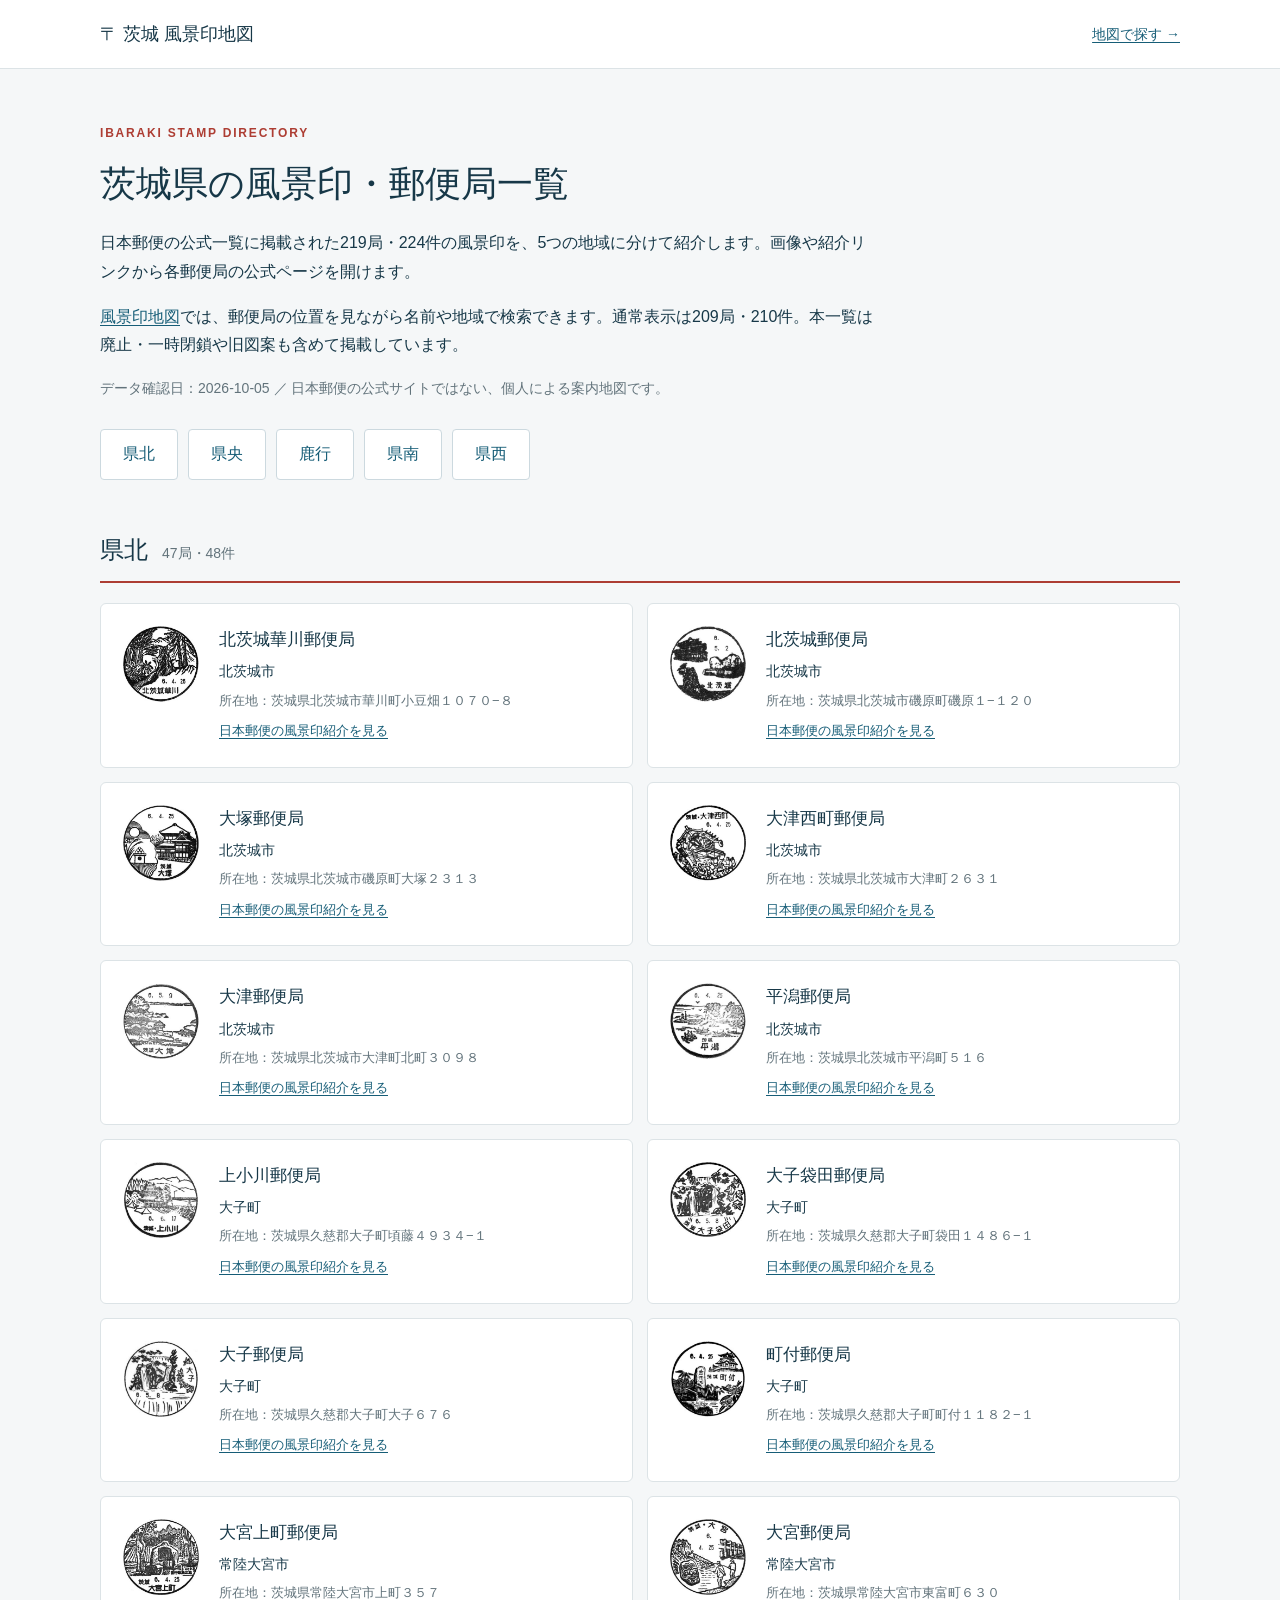
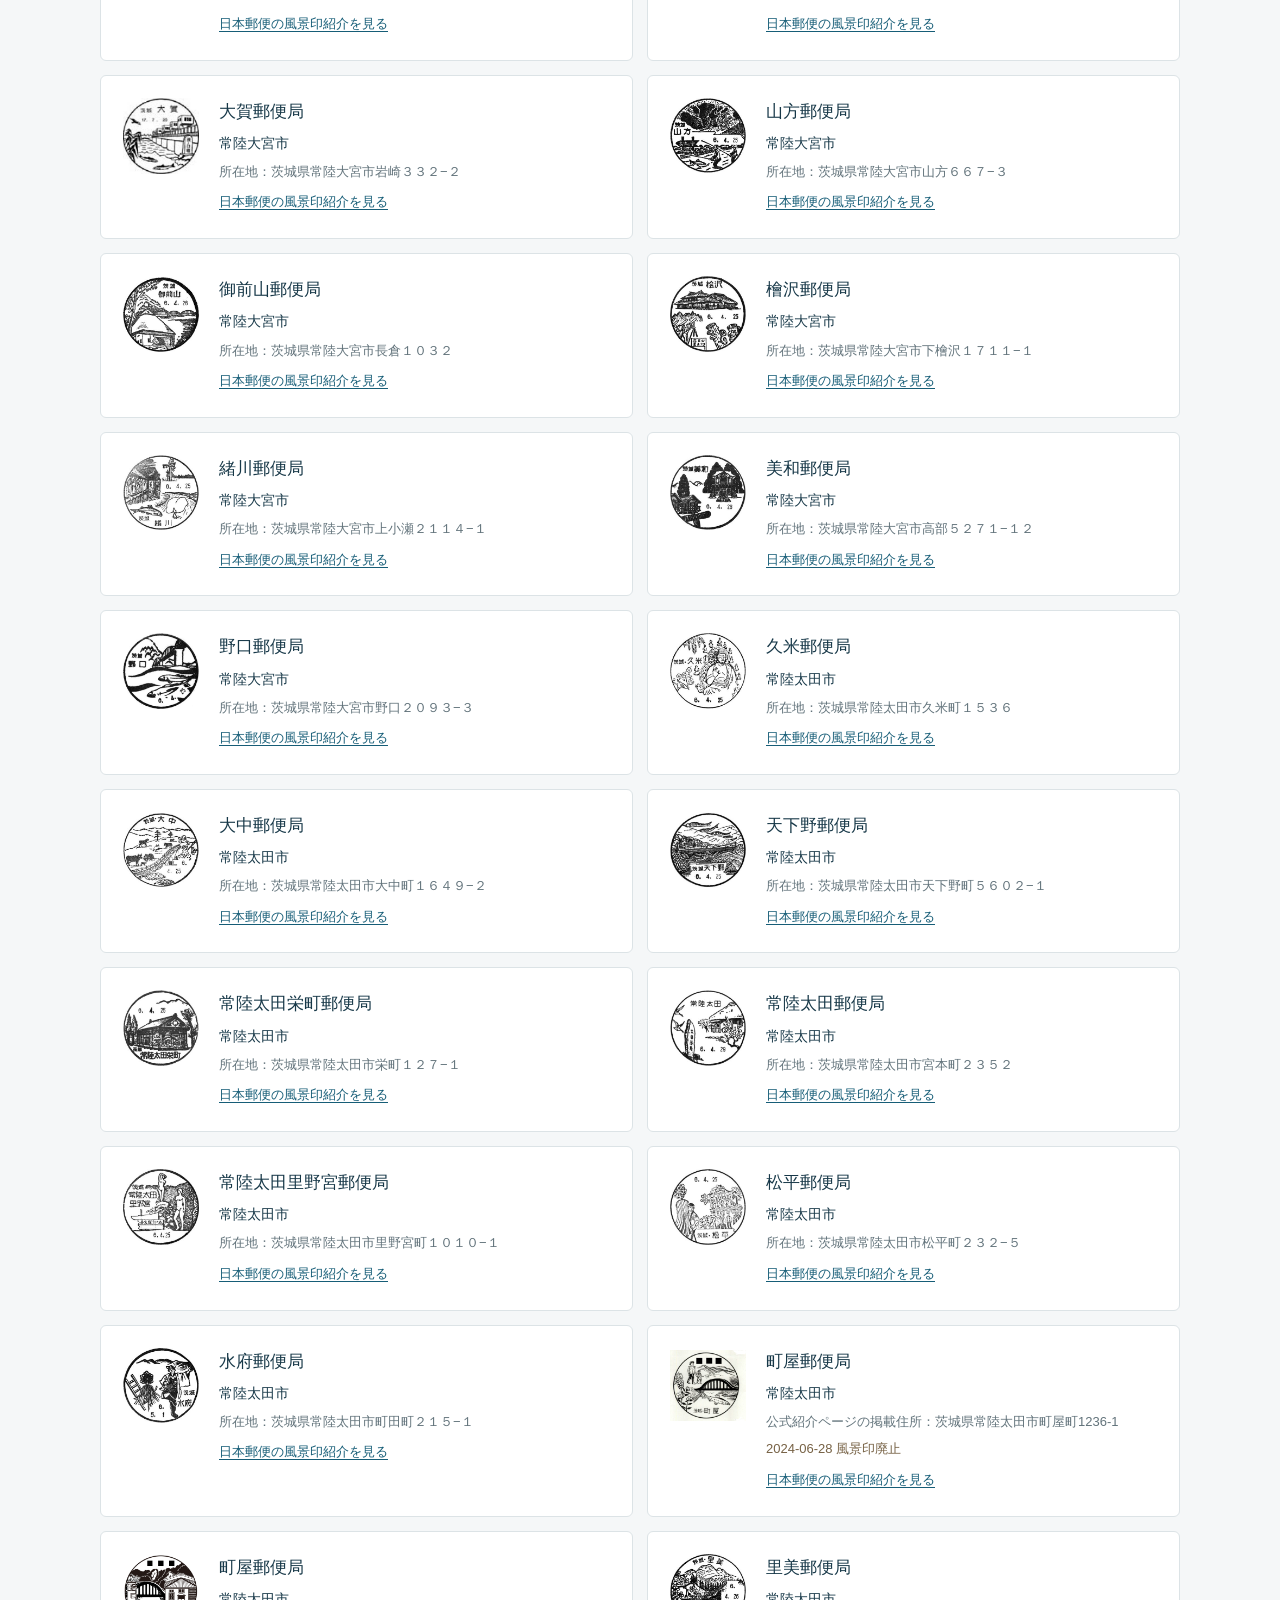
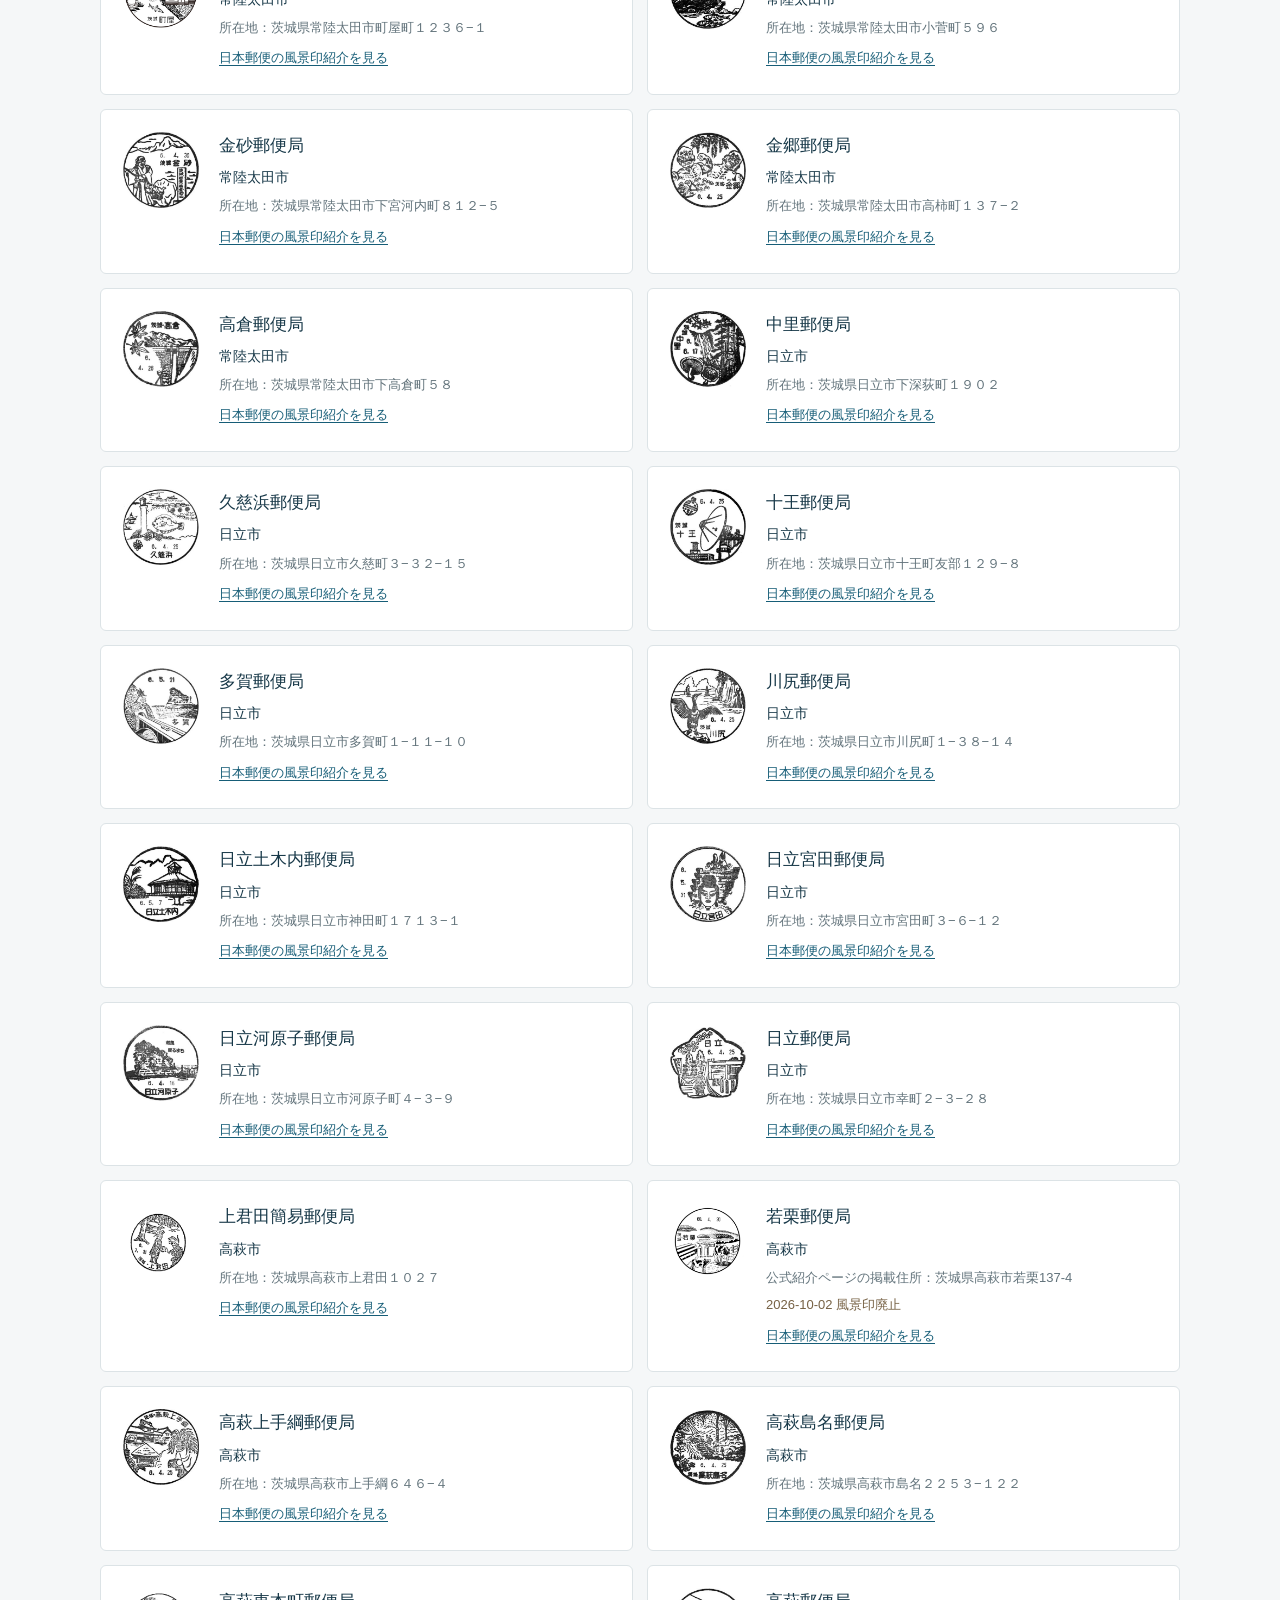
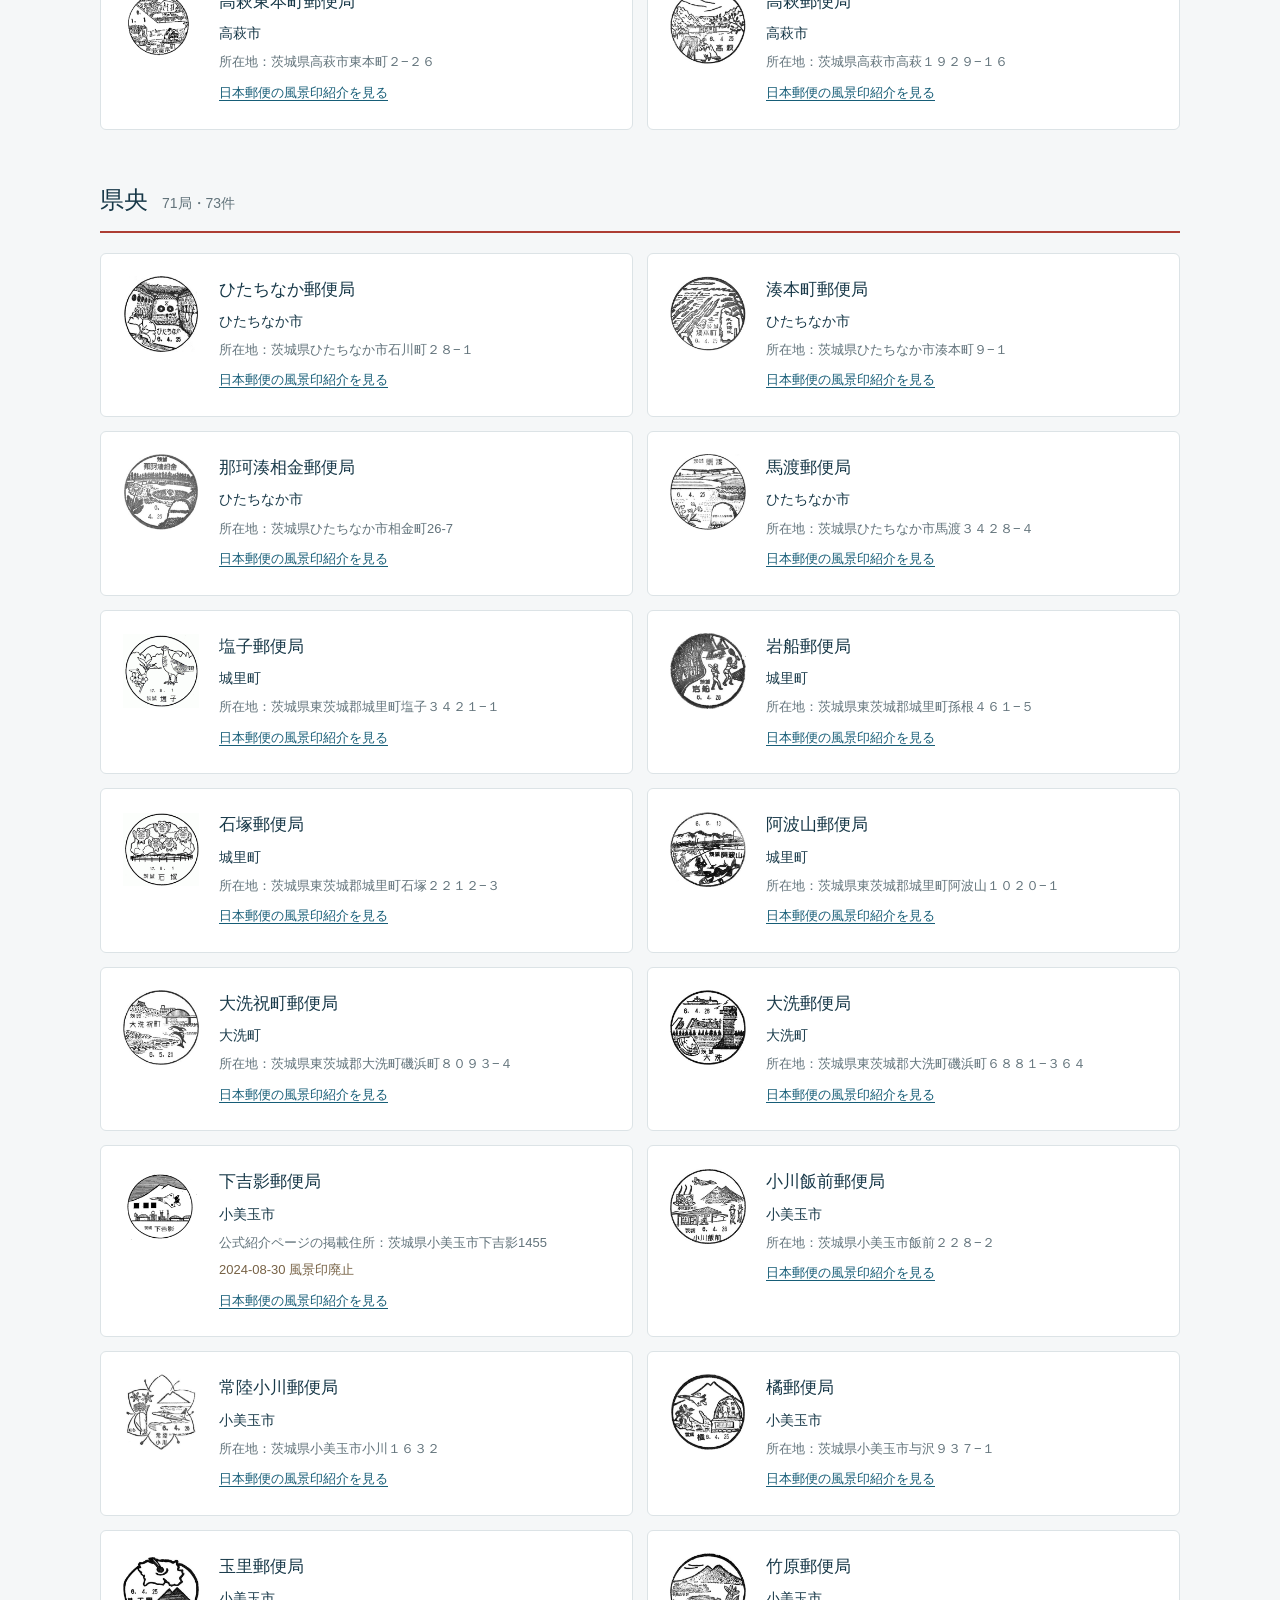
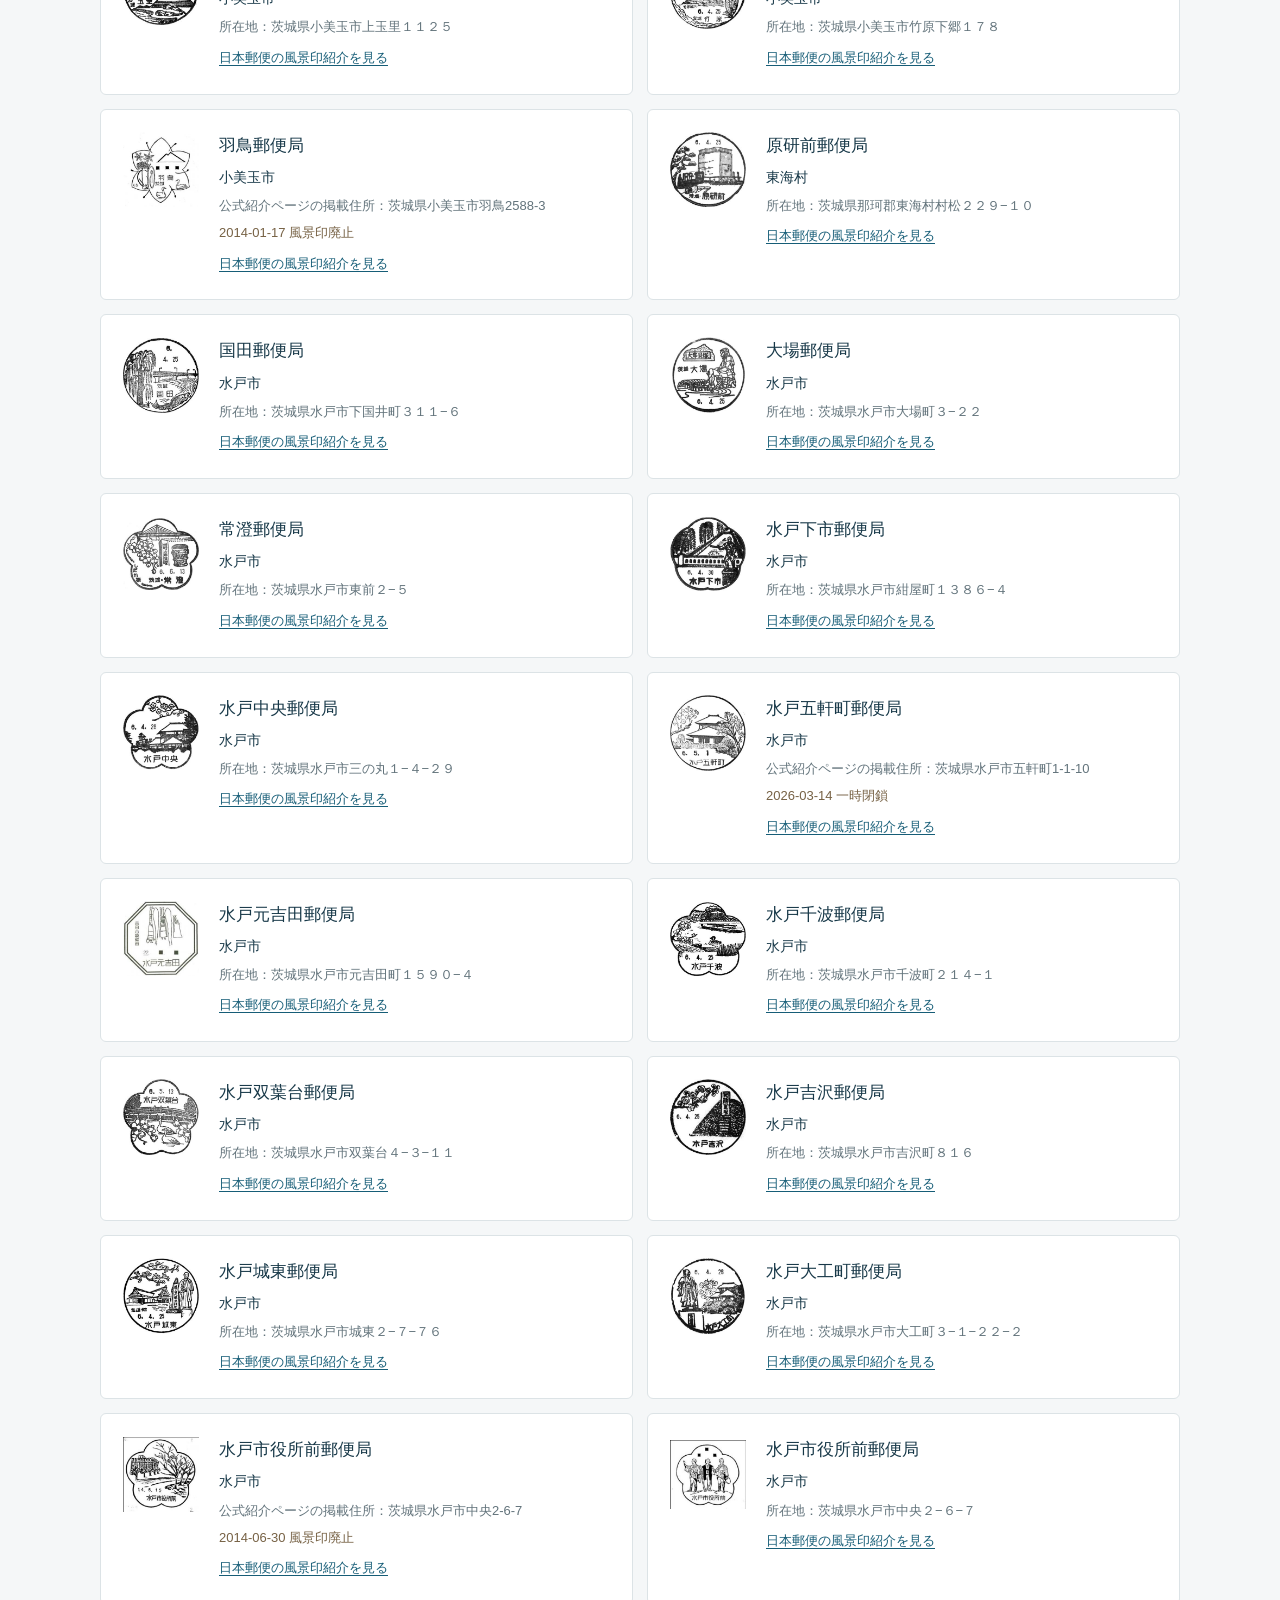
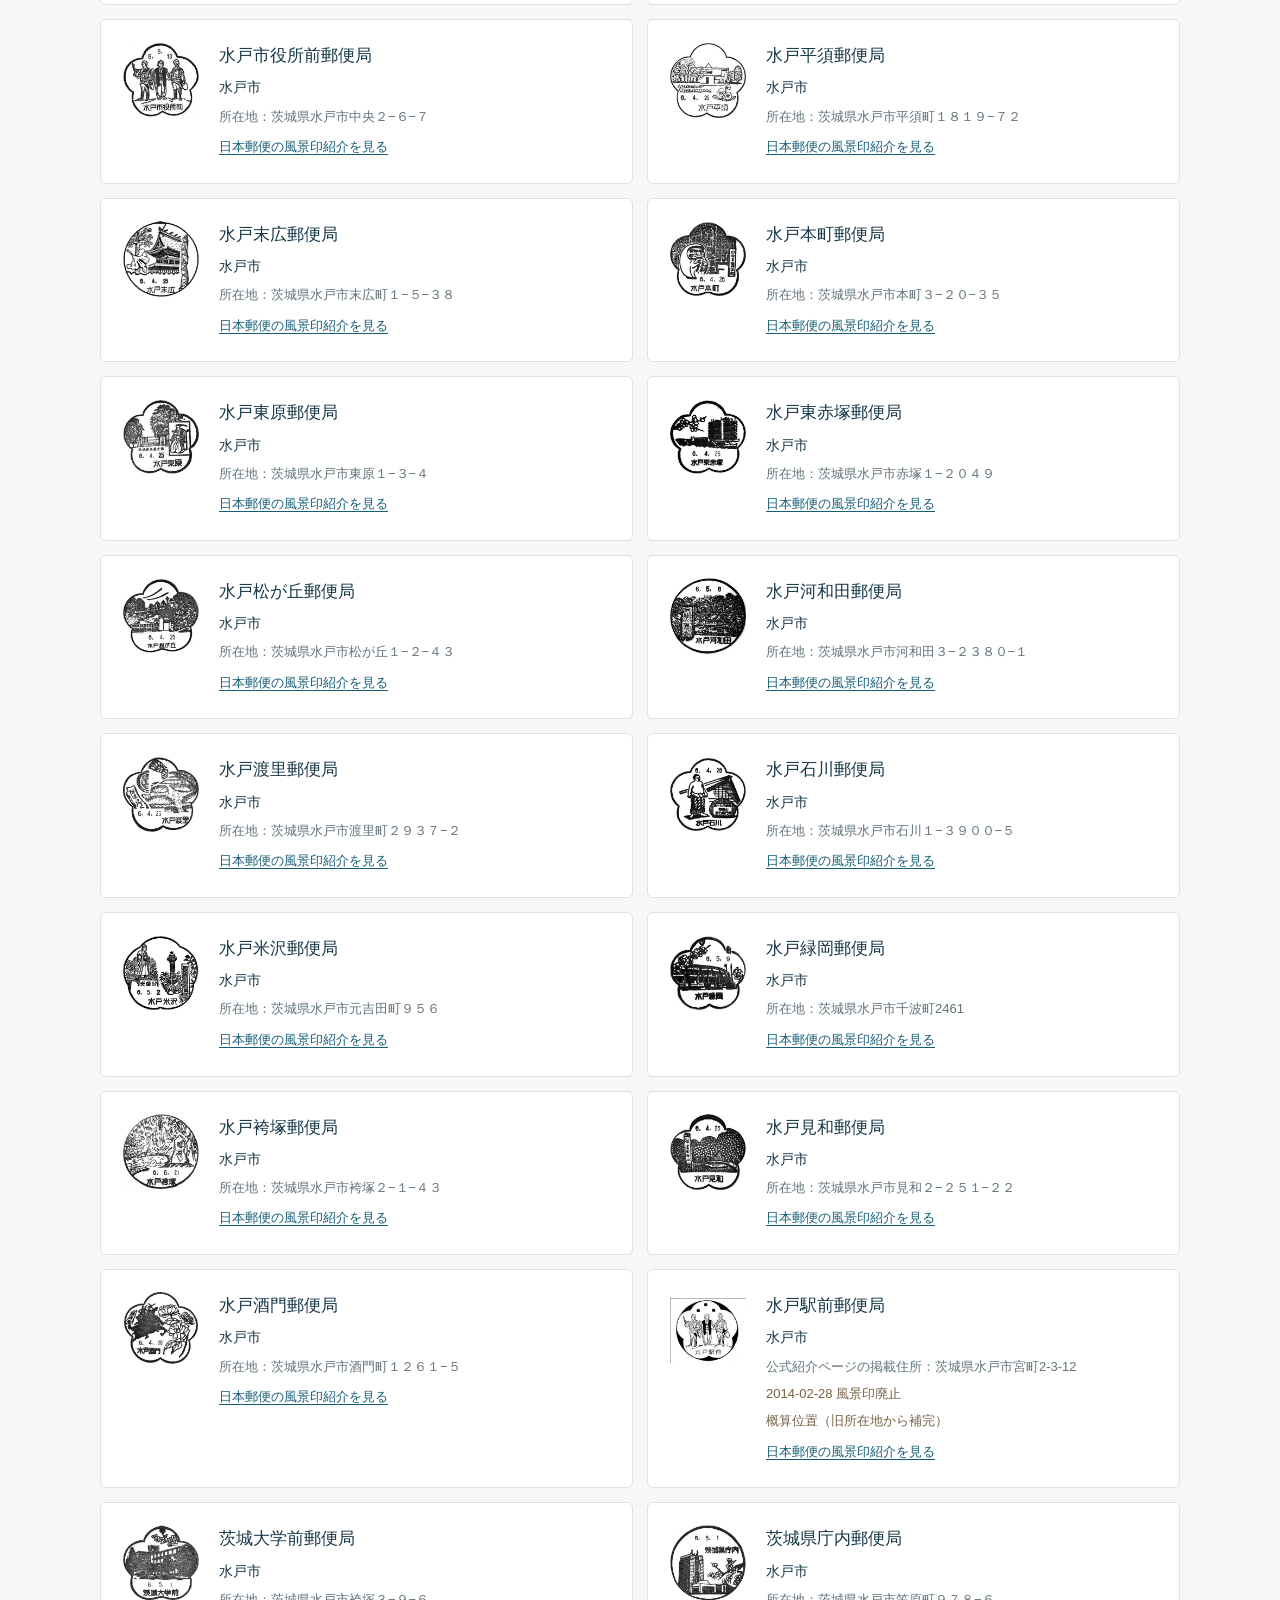
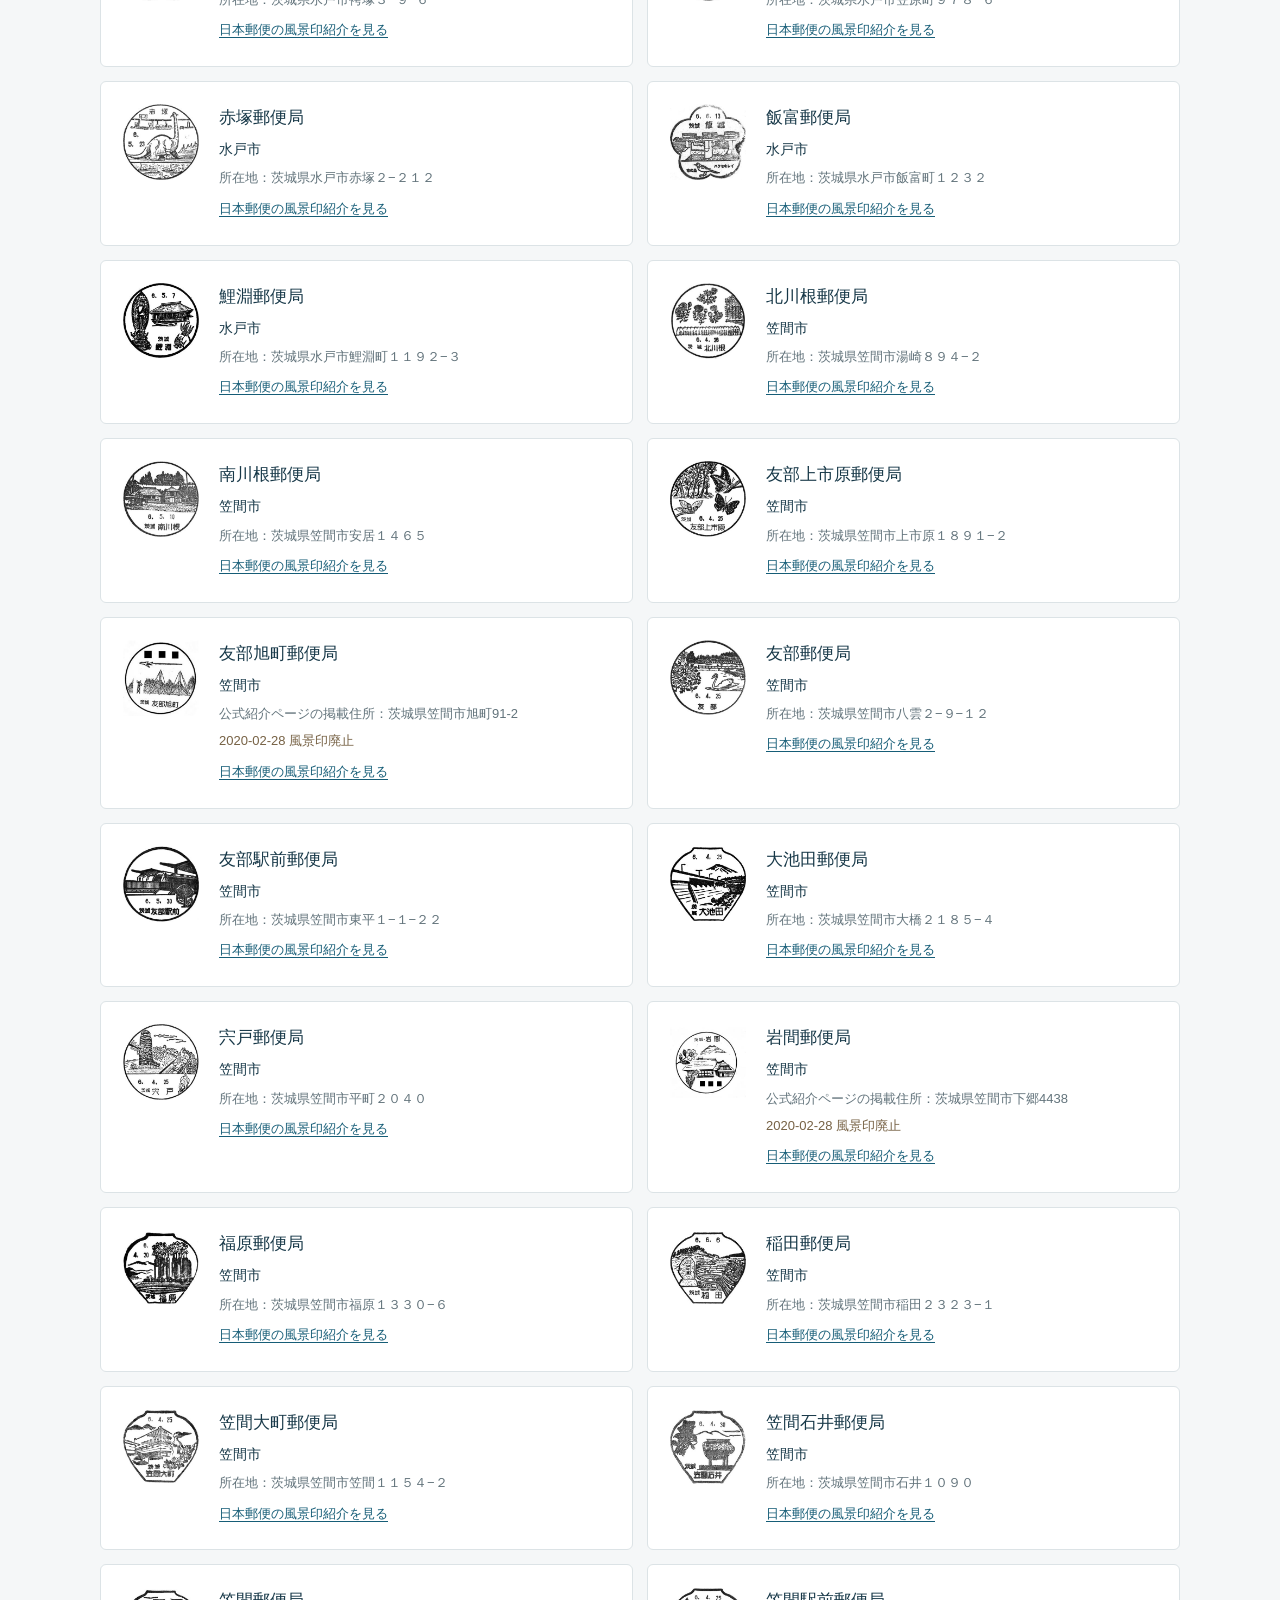
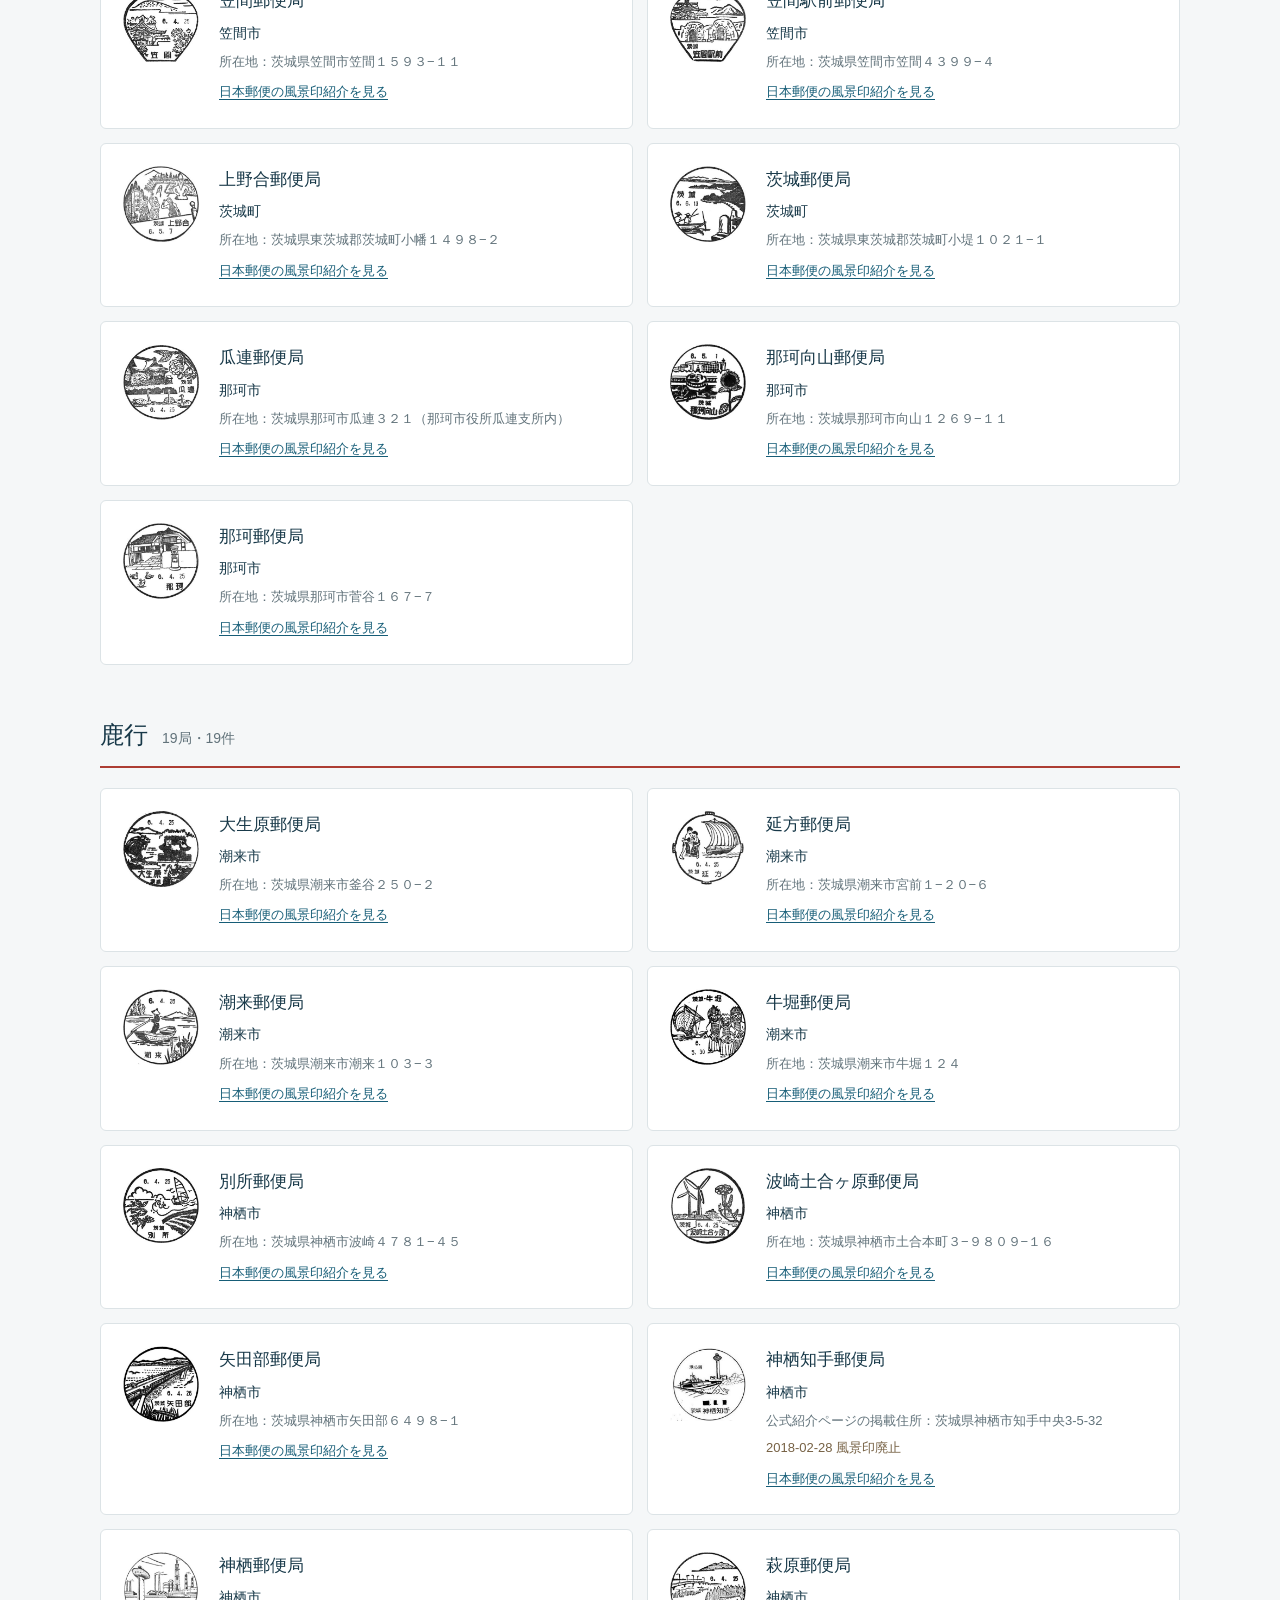
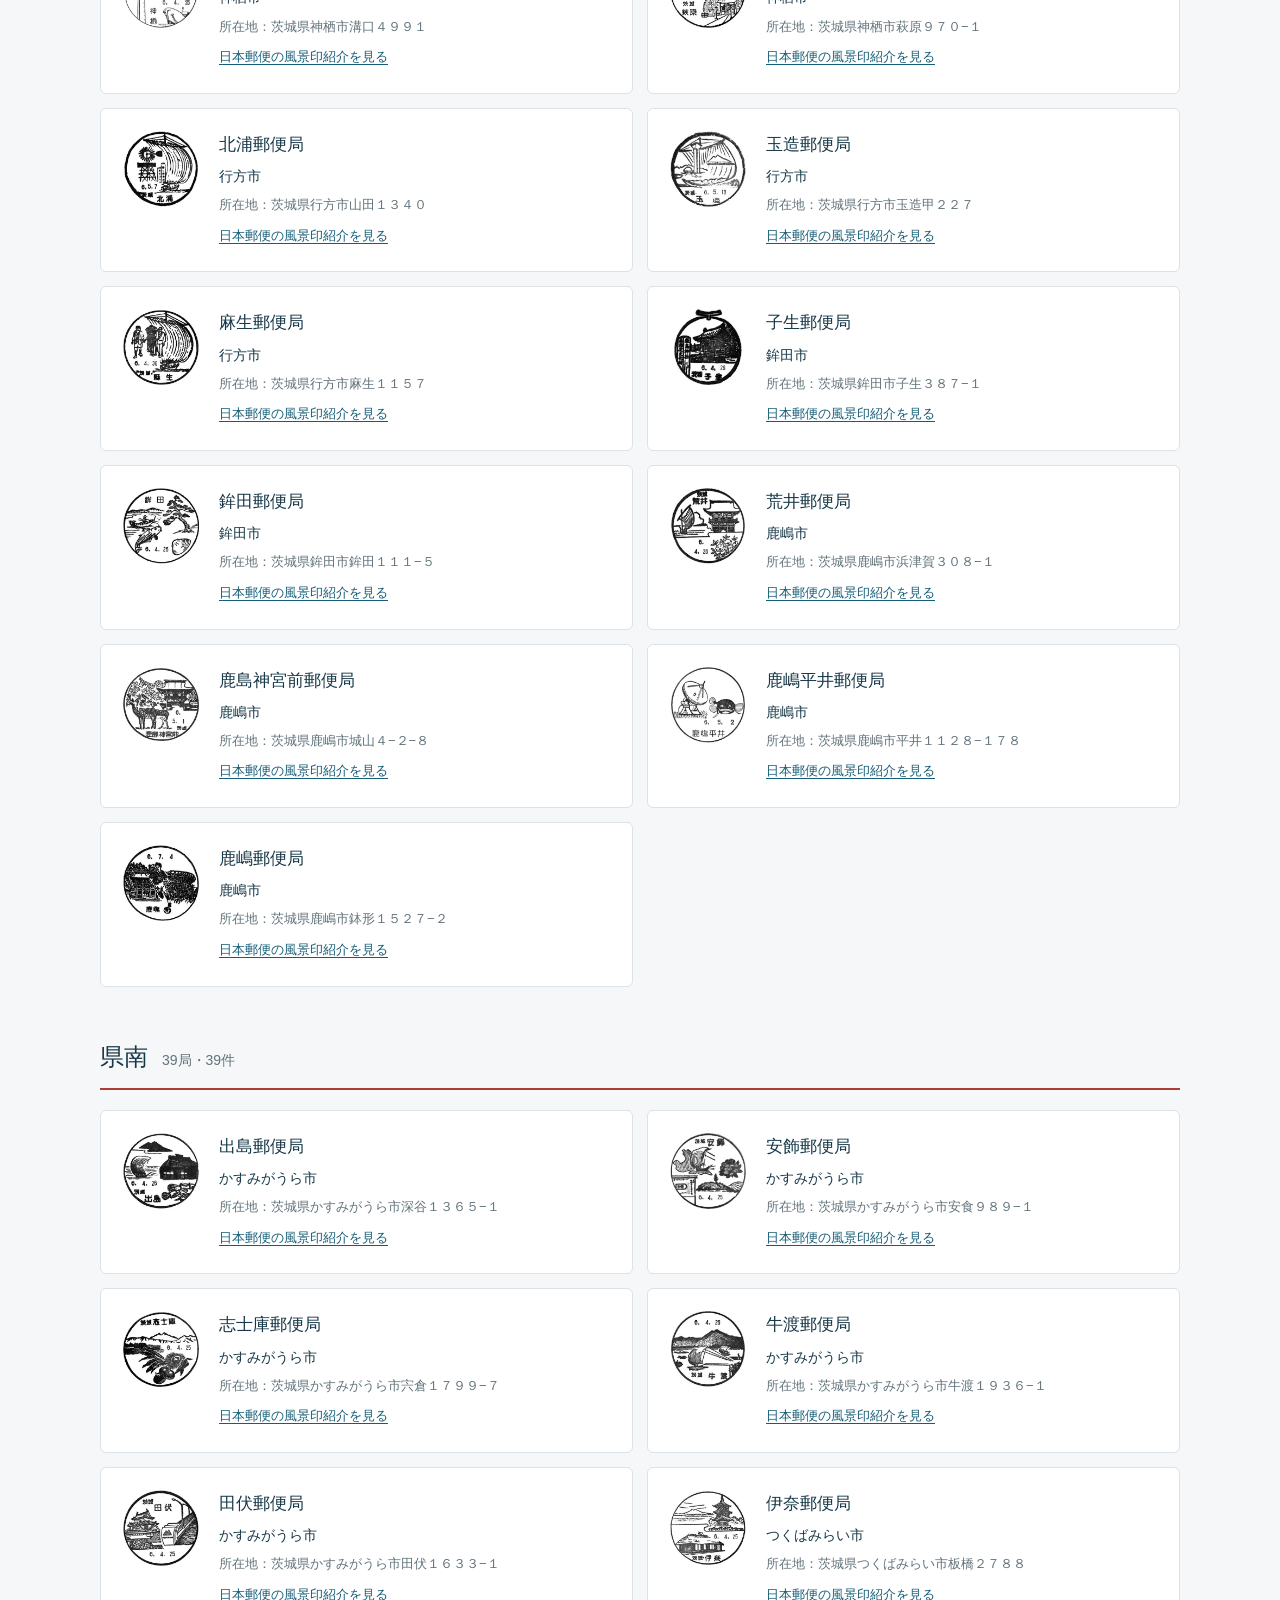
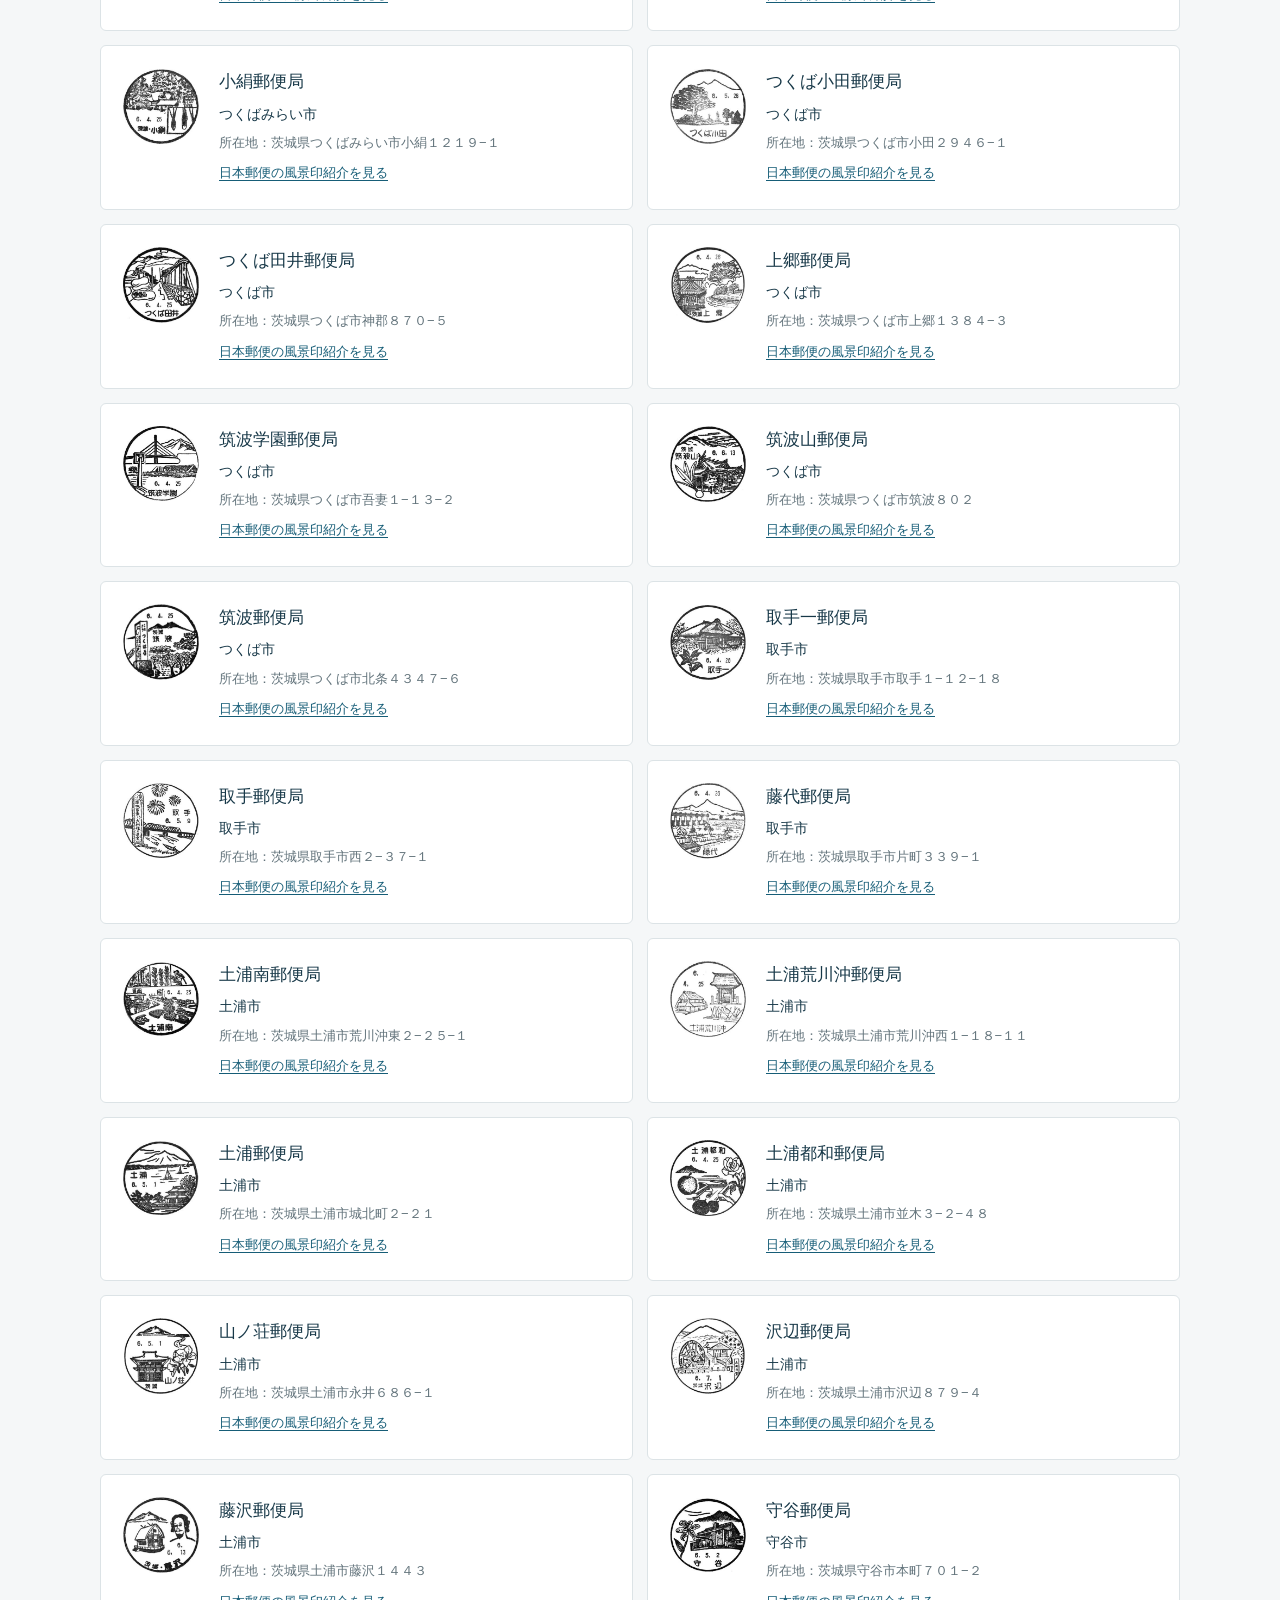
==== commit 89b8110b: "Finalize release date and concise directory introduction" ====
--- a/post-offices/index.html
+++ b/post-offices/index.html
@@ -6,7 +6,7 @@
 <link rel="icon" href="../assets/favicon.svg" type="image/svg+xml"><link rel="stylesheet" href="../directory.css?v=1.0.0"></head>
 <body><header class="guide-header"><a class="guide-brand" href="../">〒 茨城 風景印地図</a><a class="back-map" href="../">地図で探す →</a></header>
 <main class="directory"><div class="intro"><p class="eyebrow">IBARAKI STAMP DIRECTORY</p><h1>茨城県の風景印・郵便局一覧</h1>
-<p>茨城の風景や名所を描いた、小さな郵便の印。日本郵便の公式一覧に掲載された219局・224件の風景印を、5つの地域に分けて紹介します。画像や紹介リンクから各郵便局の公式ページを開けます。</p>
+<p>日本郵便の公式一覧に掲載された219局・224件の風景印を、5つの地域に分けて紹介します。画像や紹介リンクから各郵便局の公式ページを開けます。</p>
 <p><a href="../">風景印地図</a>では、郵便局の位置を見ながら名前や地域で検索できます。通常表示は209局・210件。本一覧は廃止・一時閉鎖や旧図案も含めて掲載しています。</p>
 <p class="data-date">データ確認日：2026-10-05 ／ 日本郵便の公式サイトではない、個人による案内地図です。</p></div>
 <nav class="region-nav" aria-label="地域別の郵便局一覧"><a href="#kenpoku">県北</a><a href="#keno">県央</a><a href="#rokko">鹿行</a><a href="#kennan">県南</a><a href="#kensei">県西</a></nav>
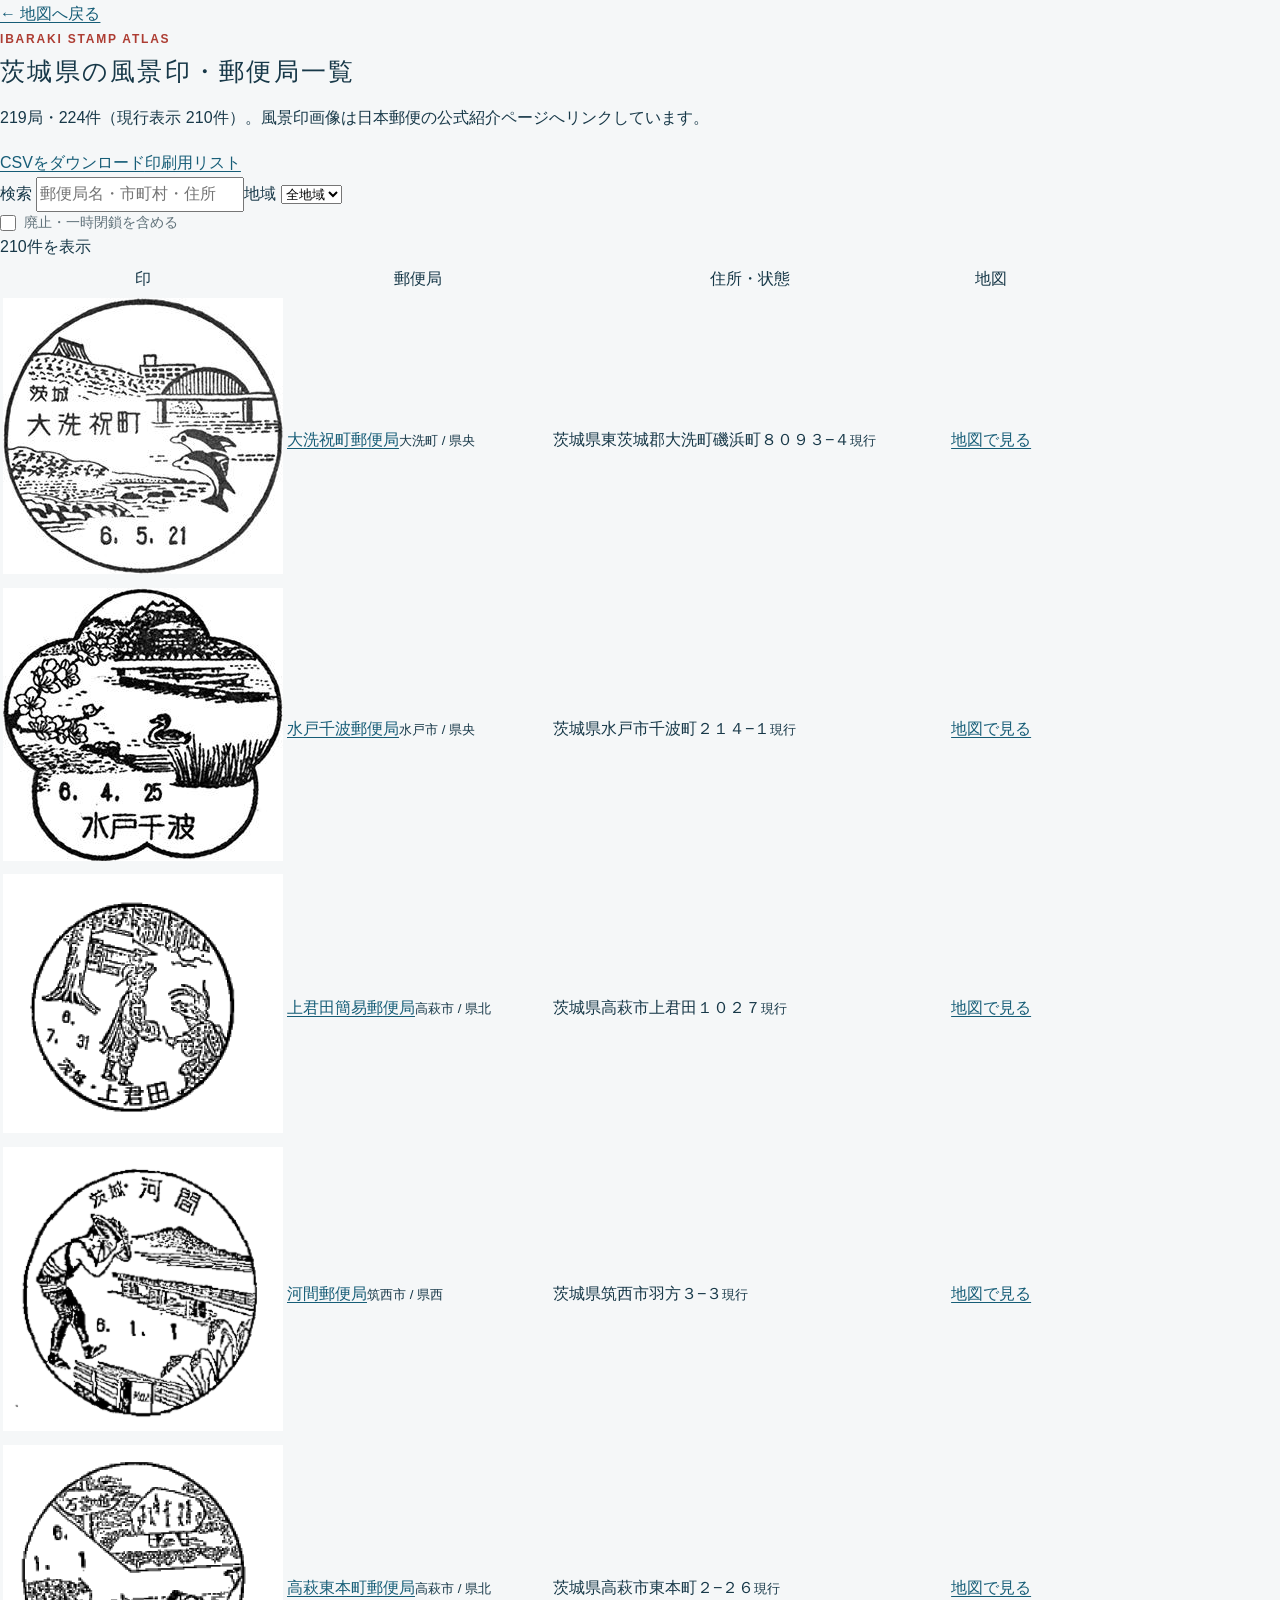
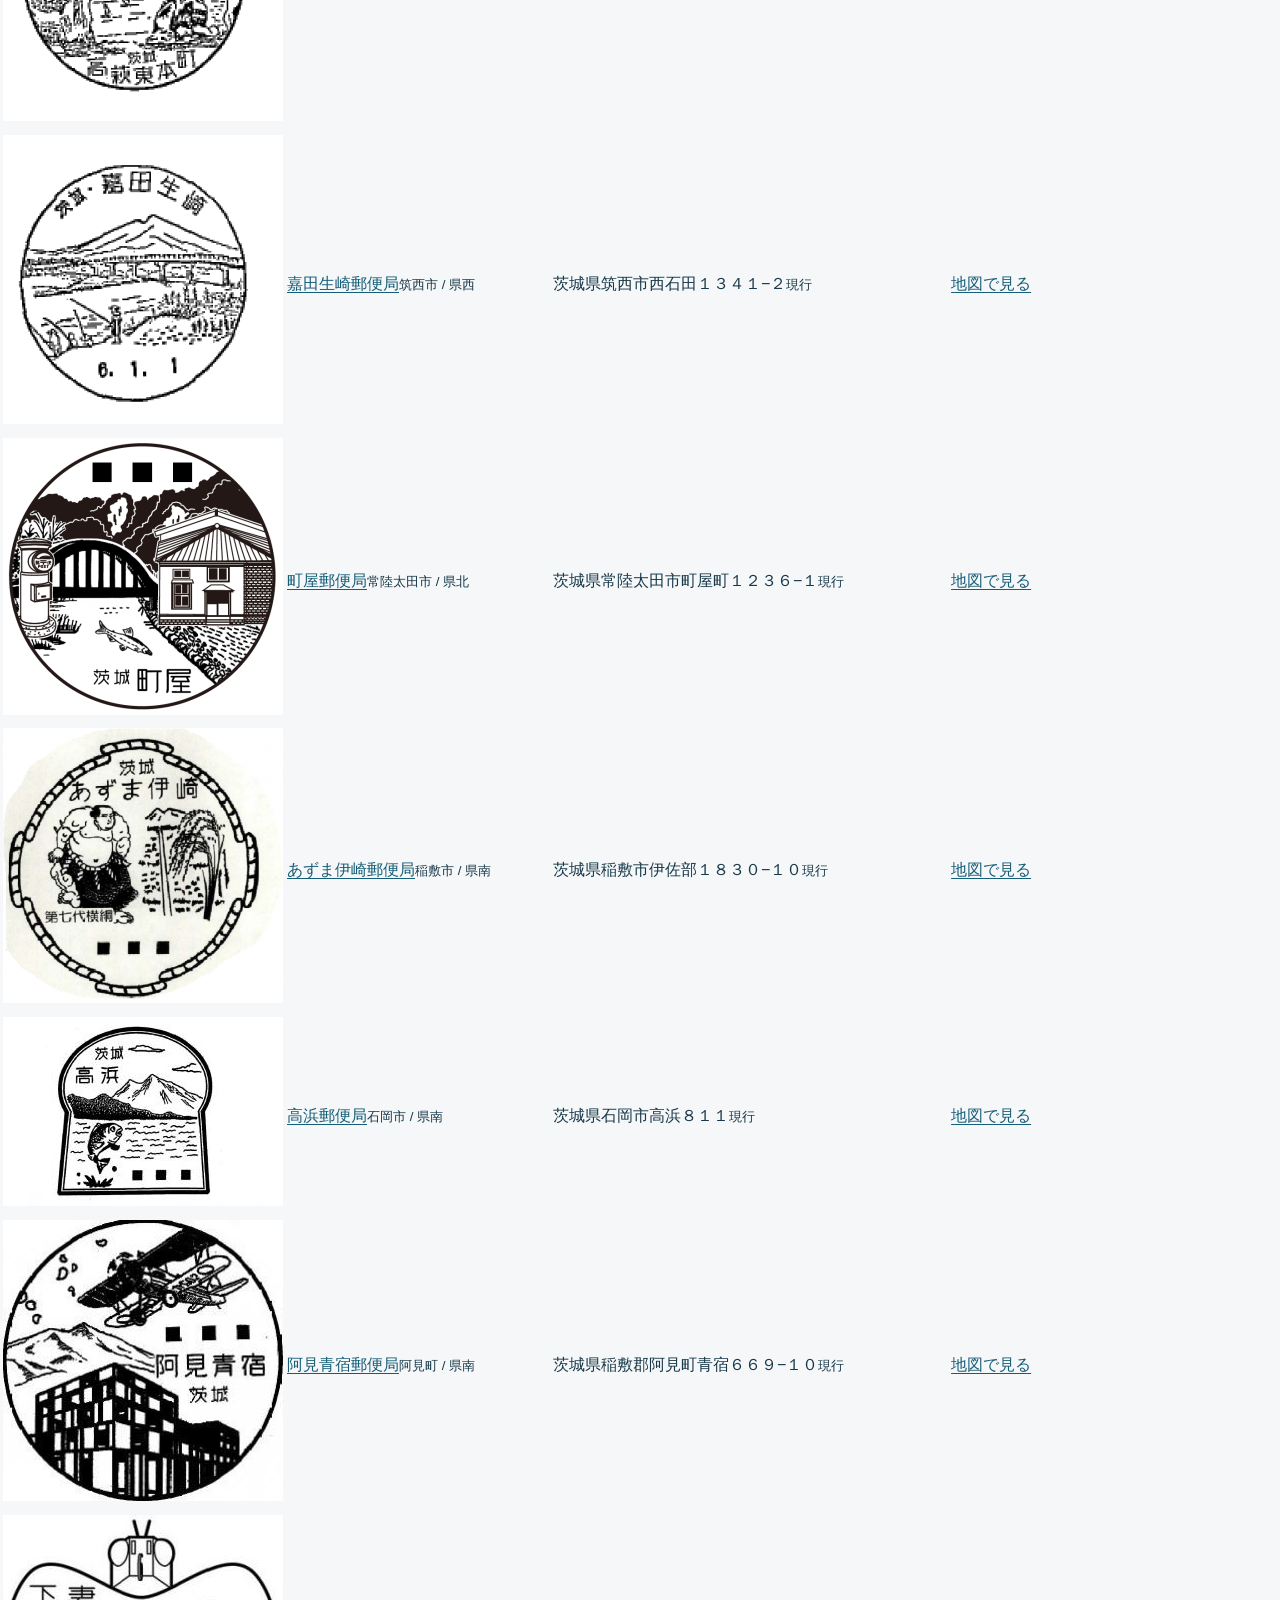
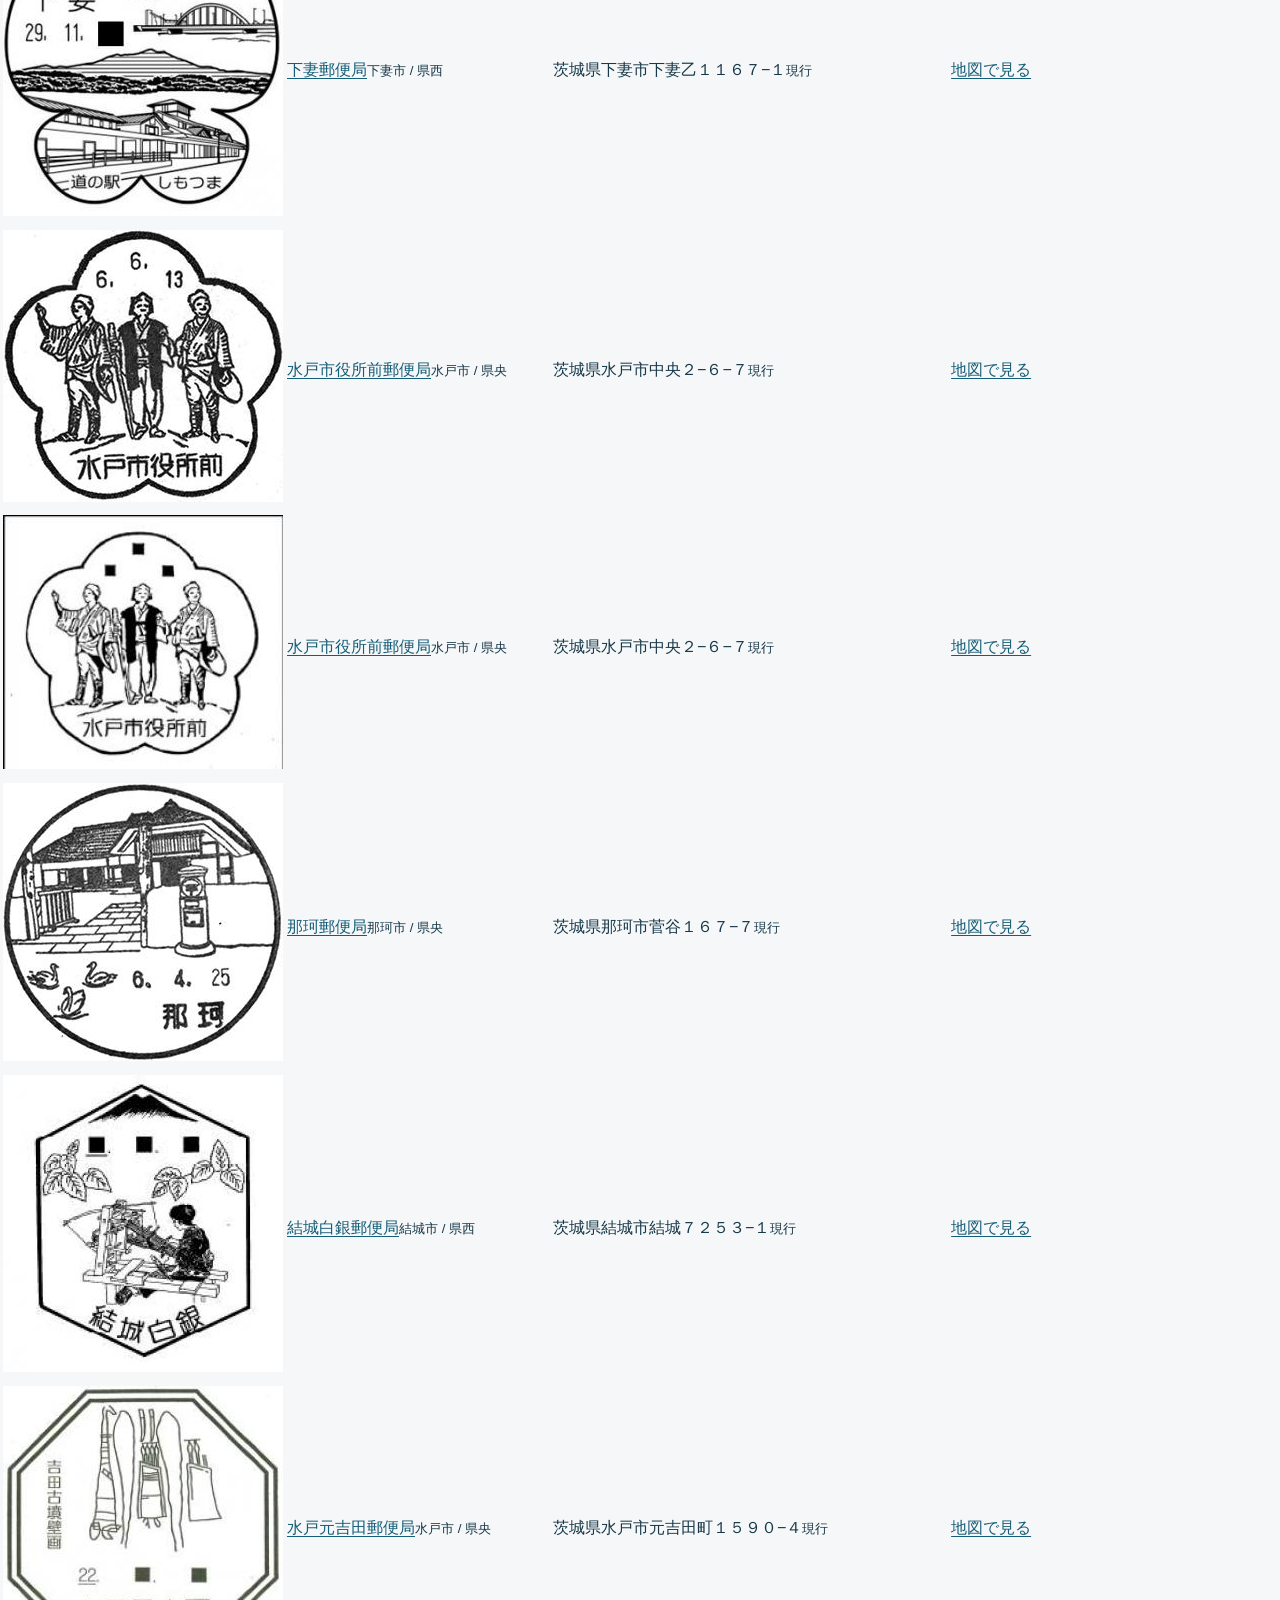
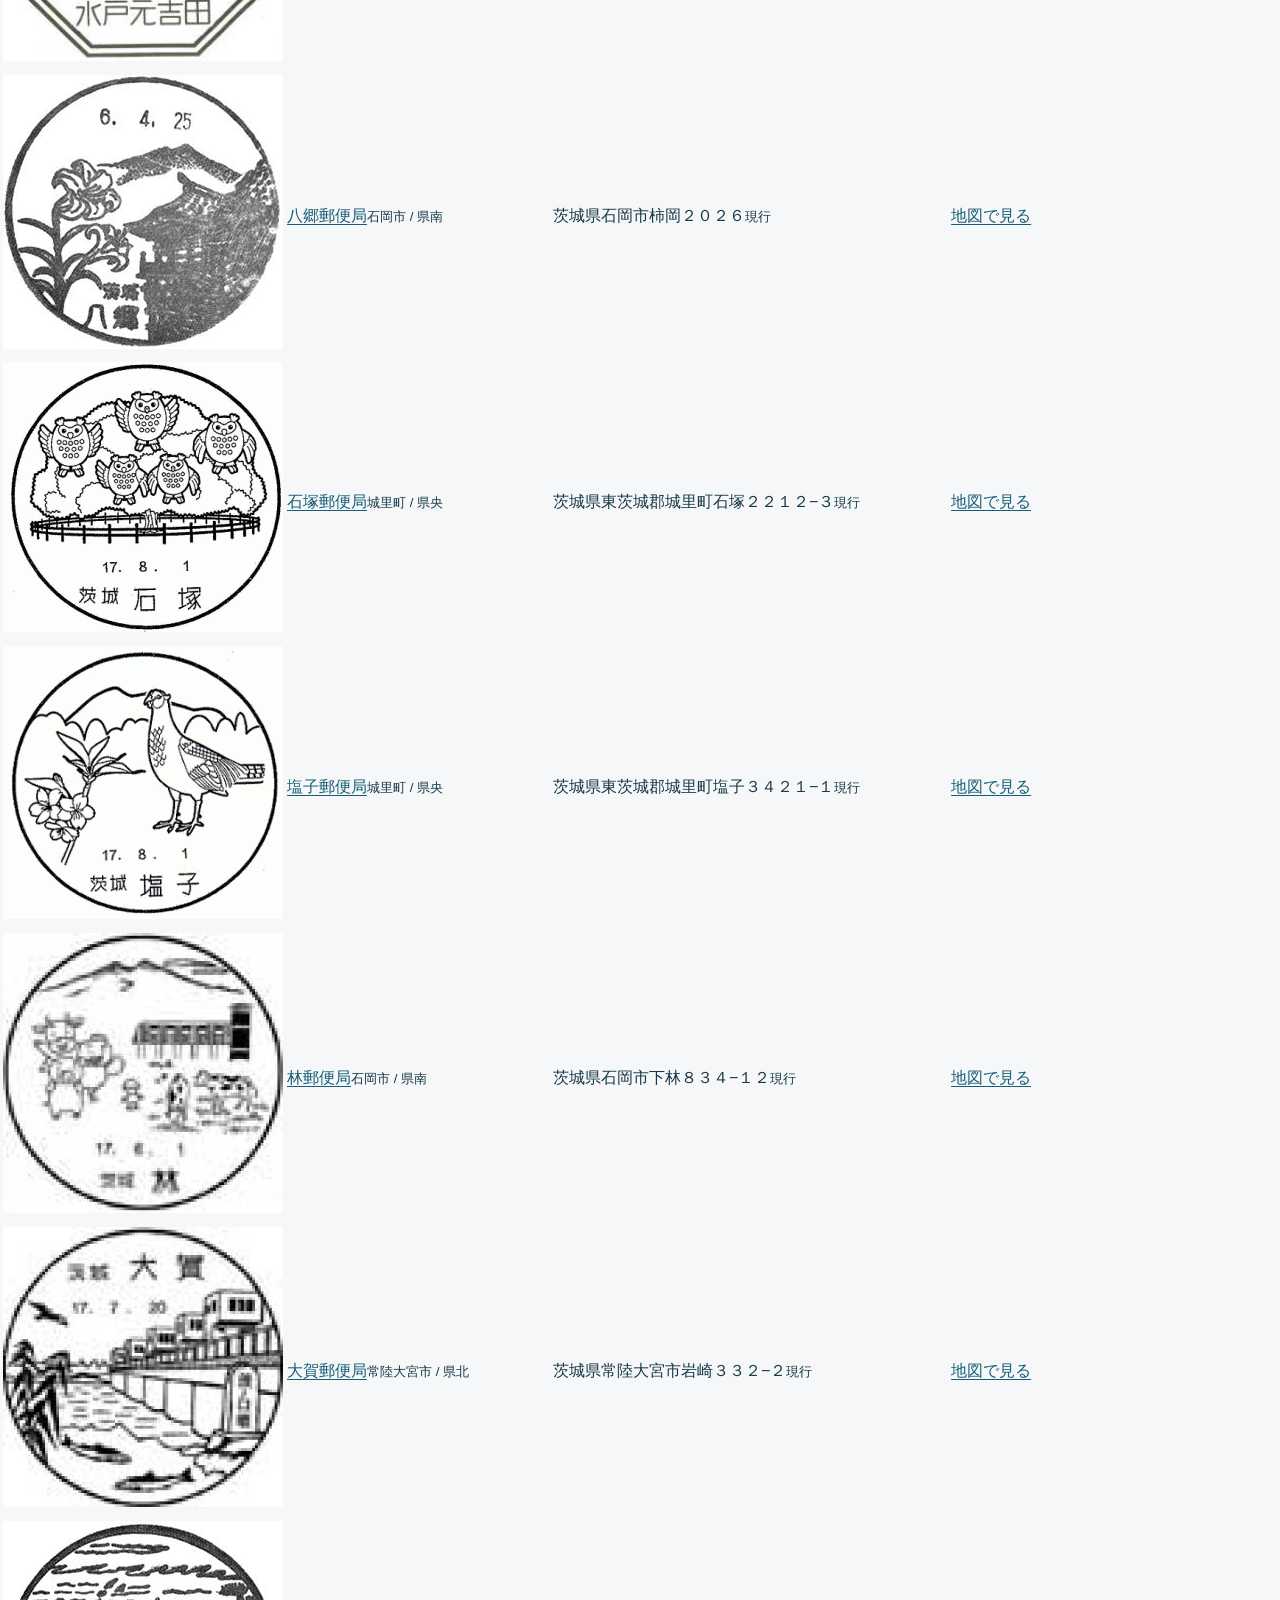
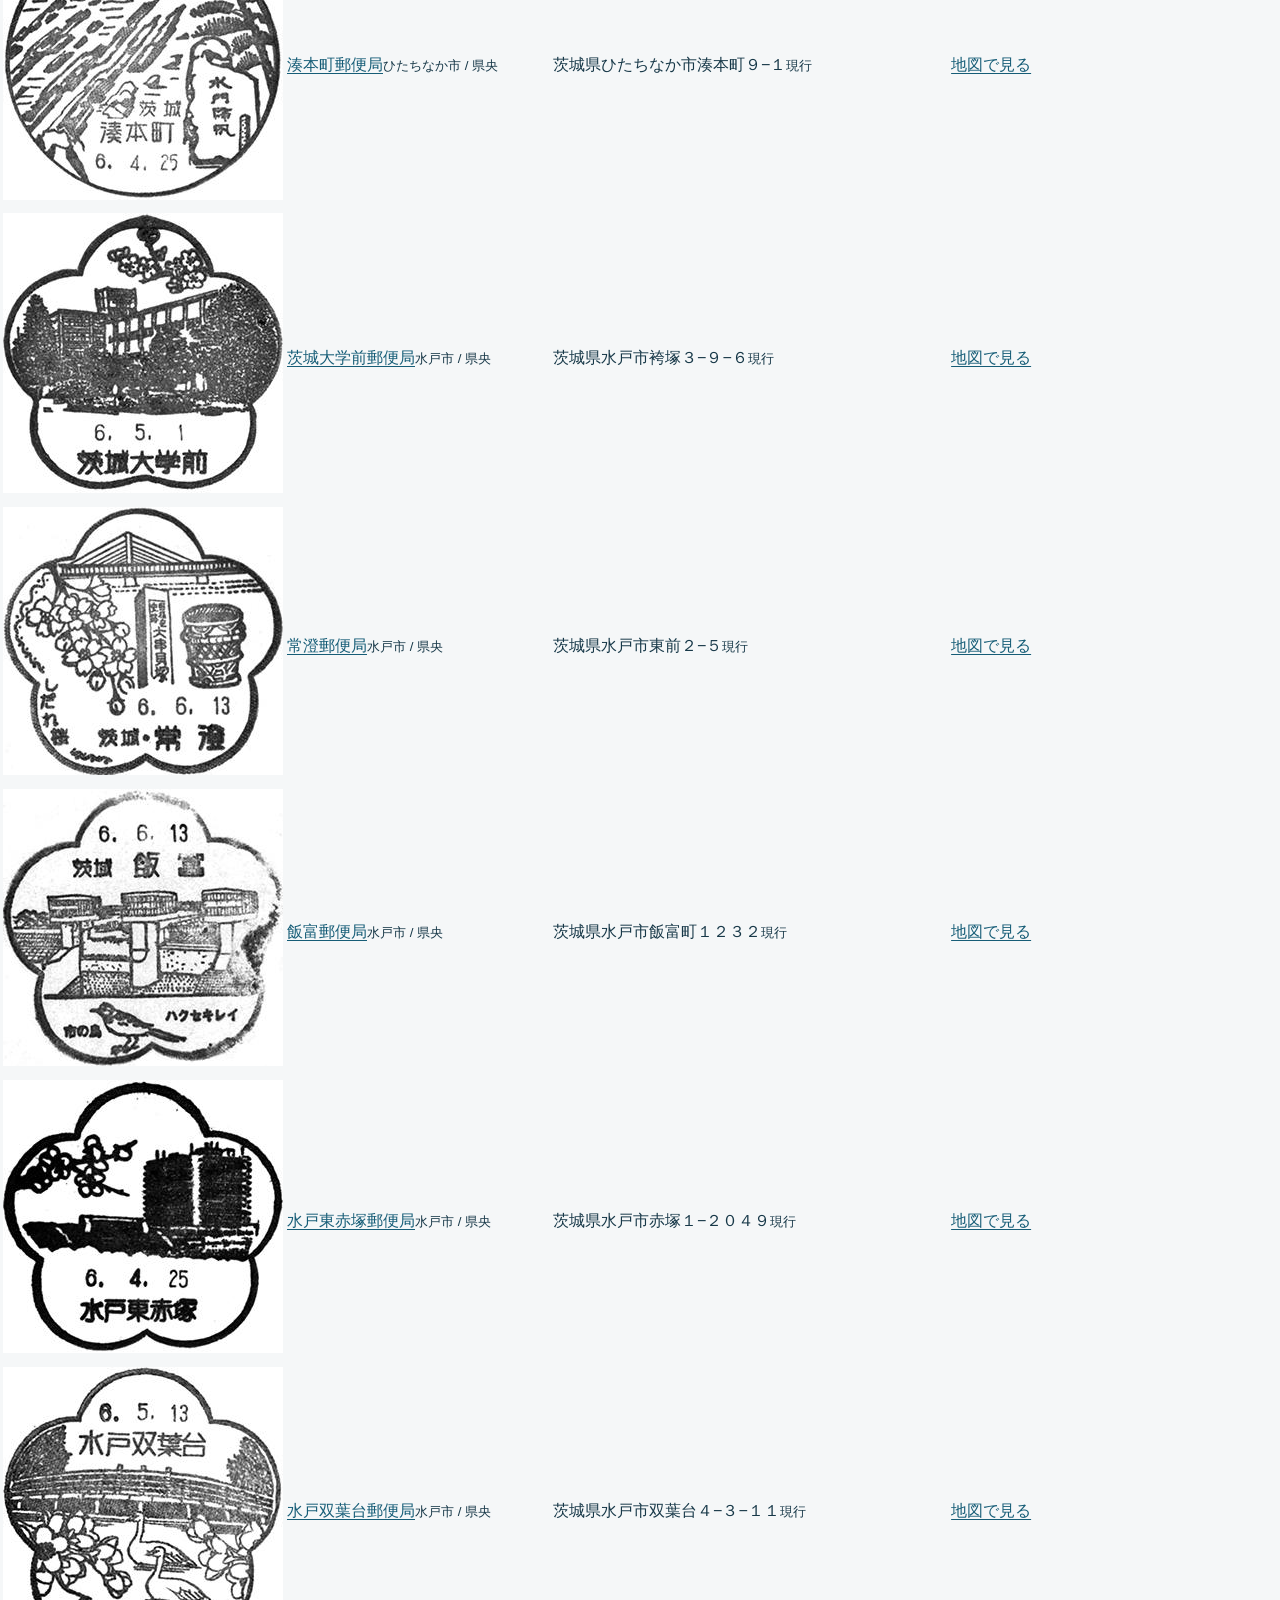
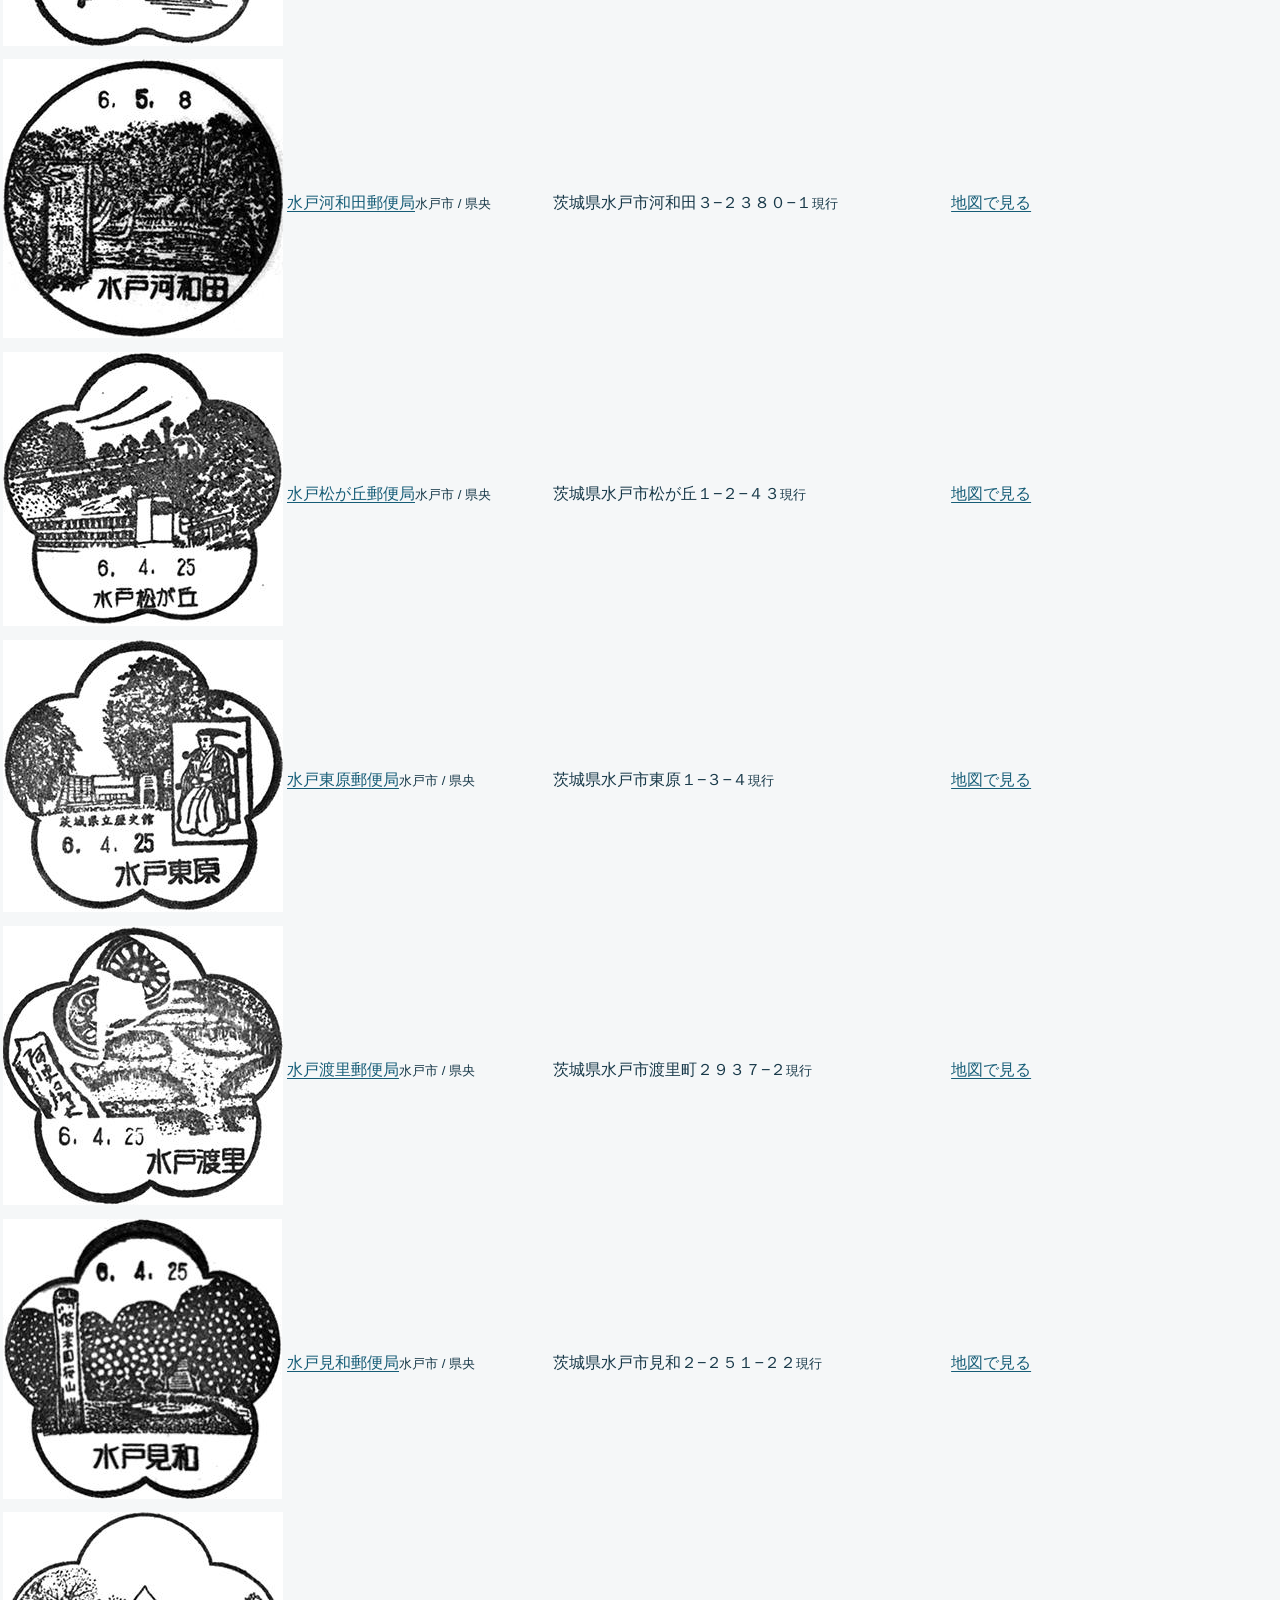
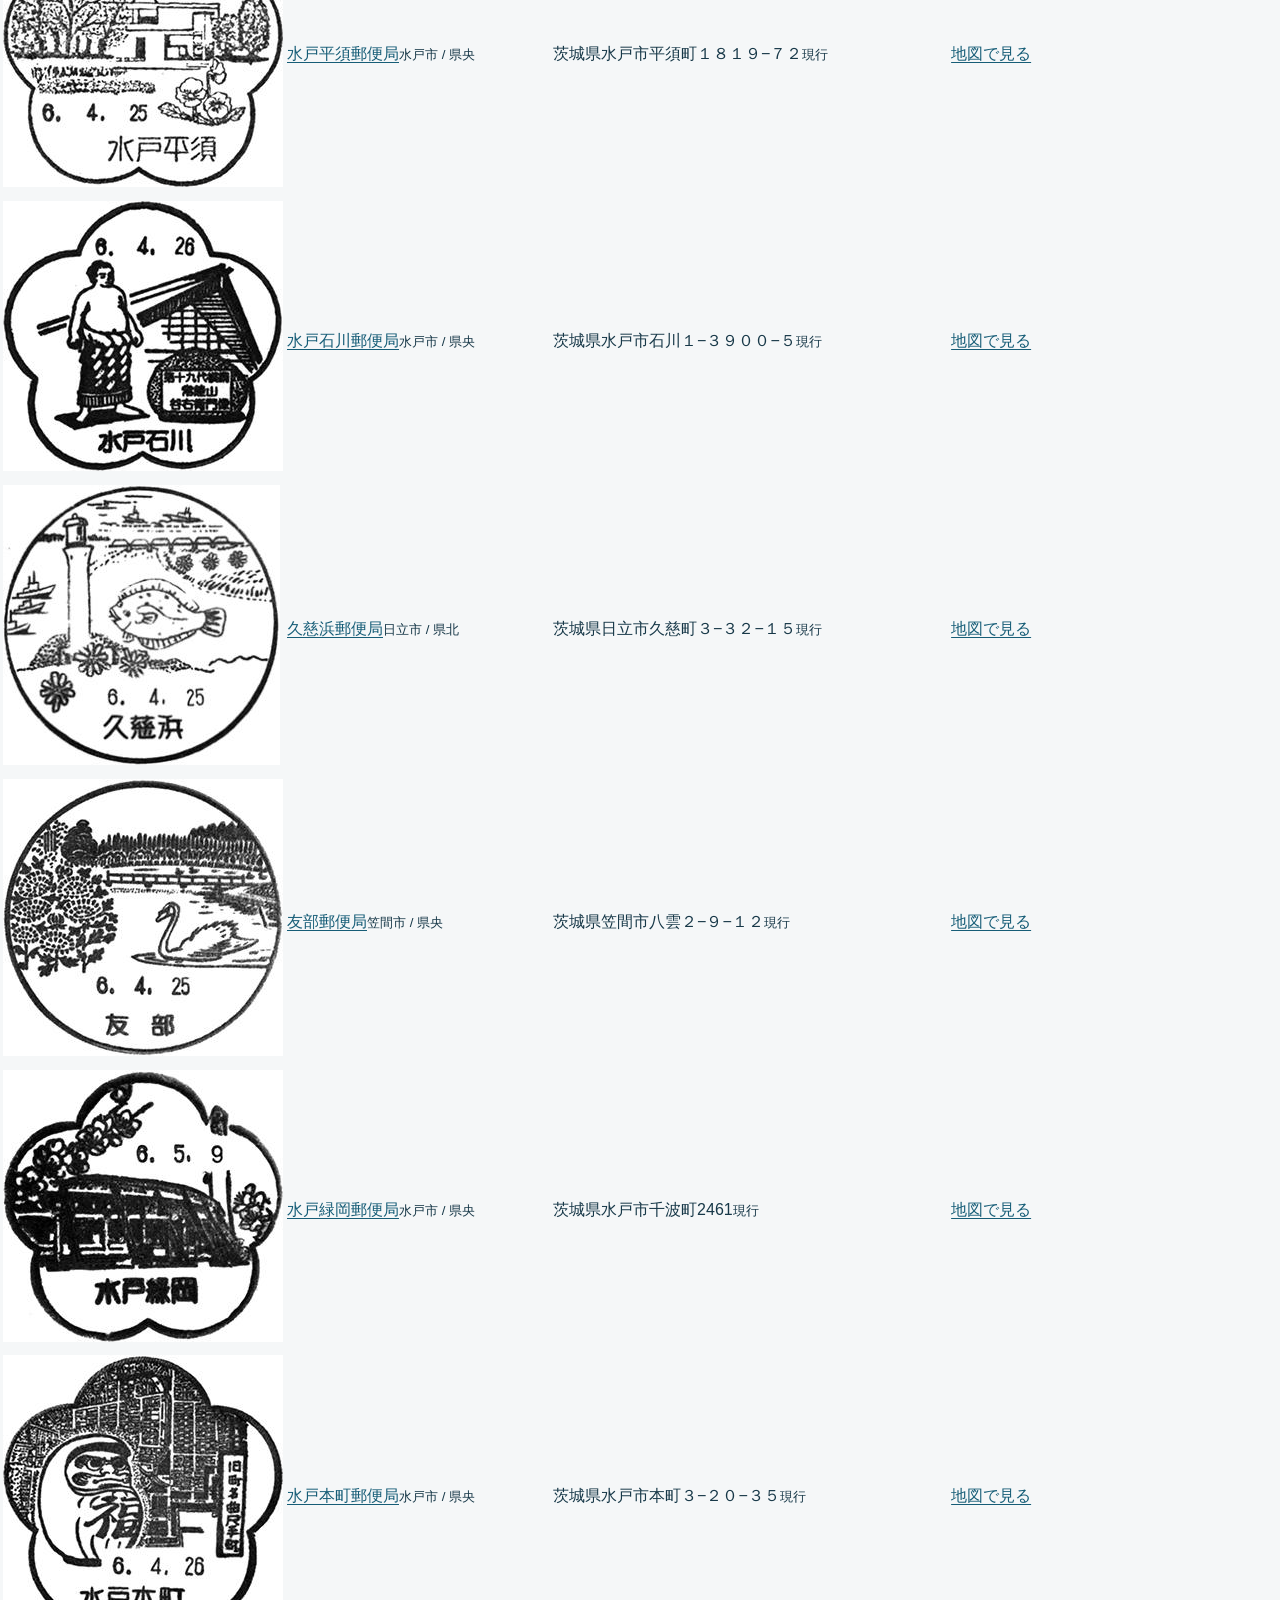
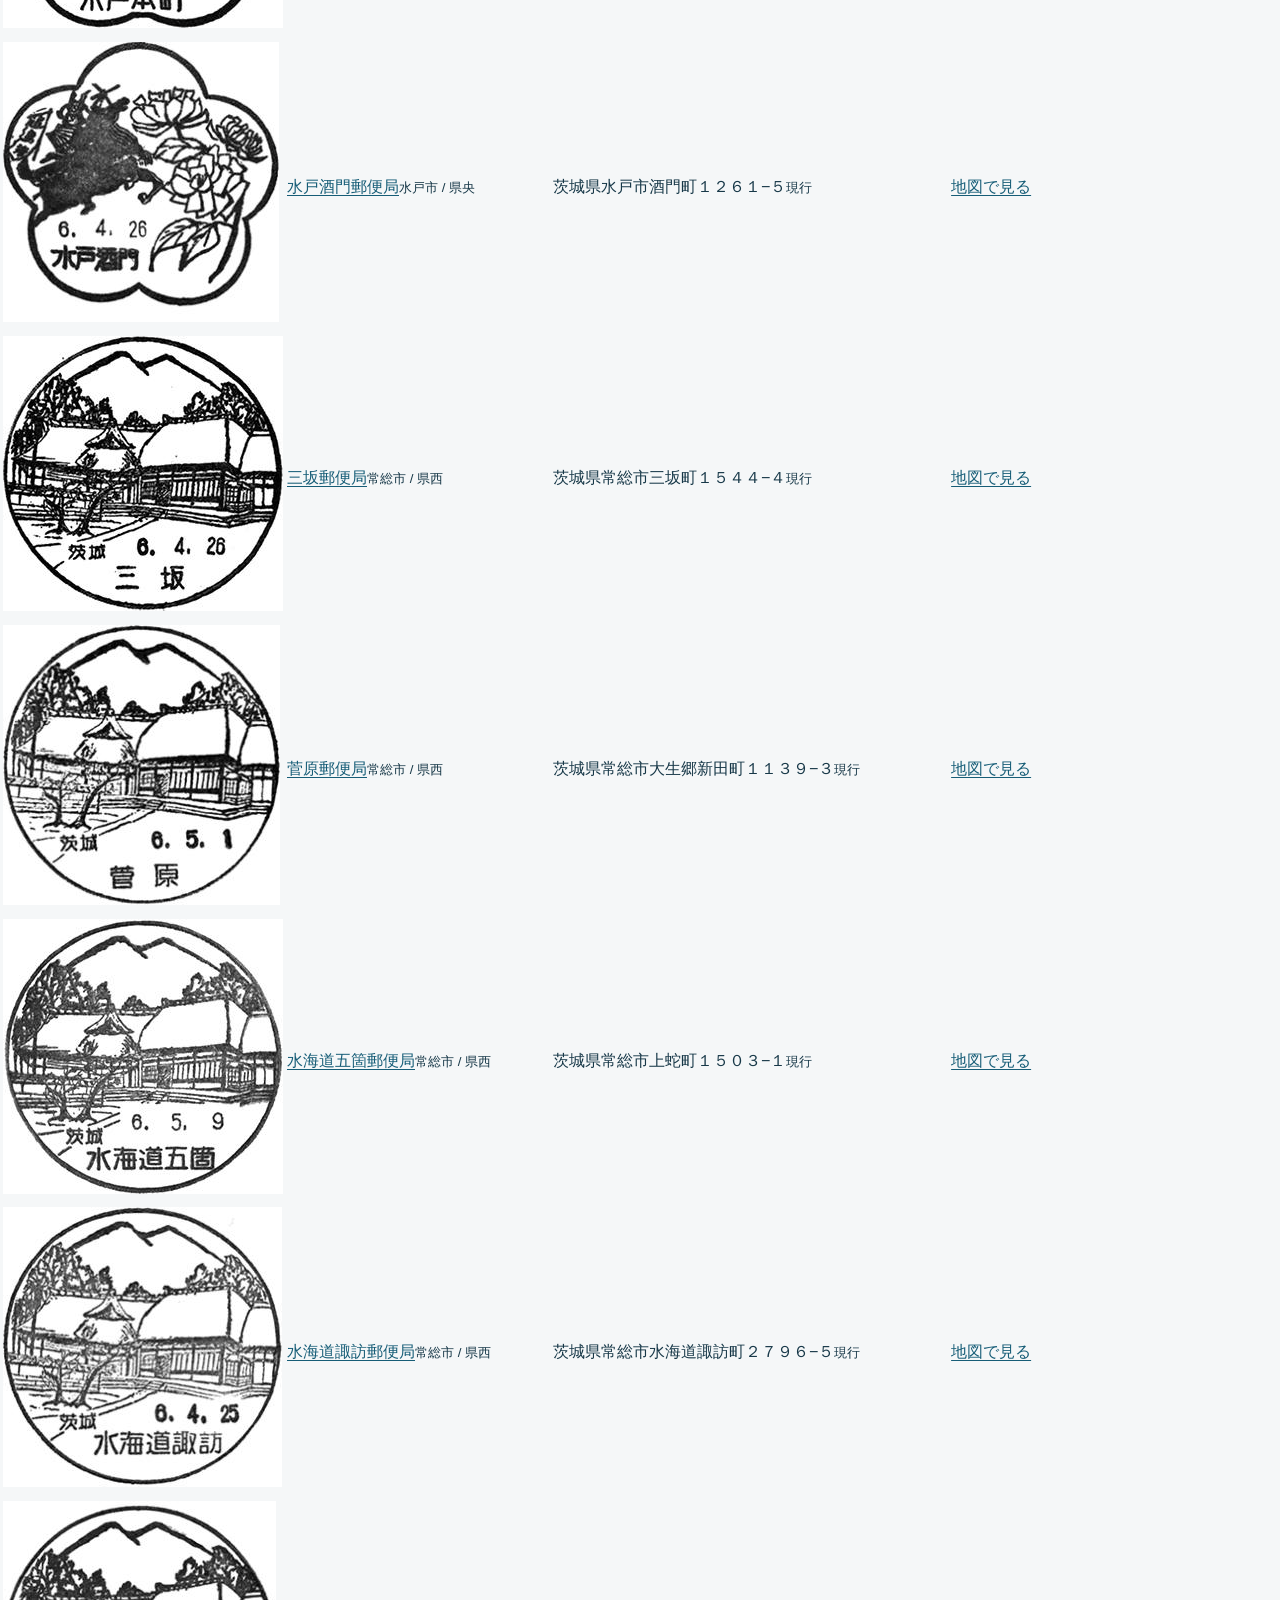
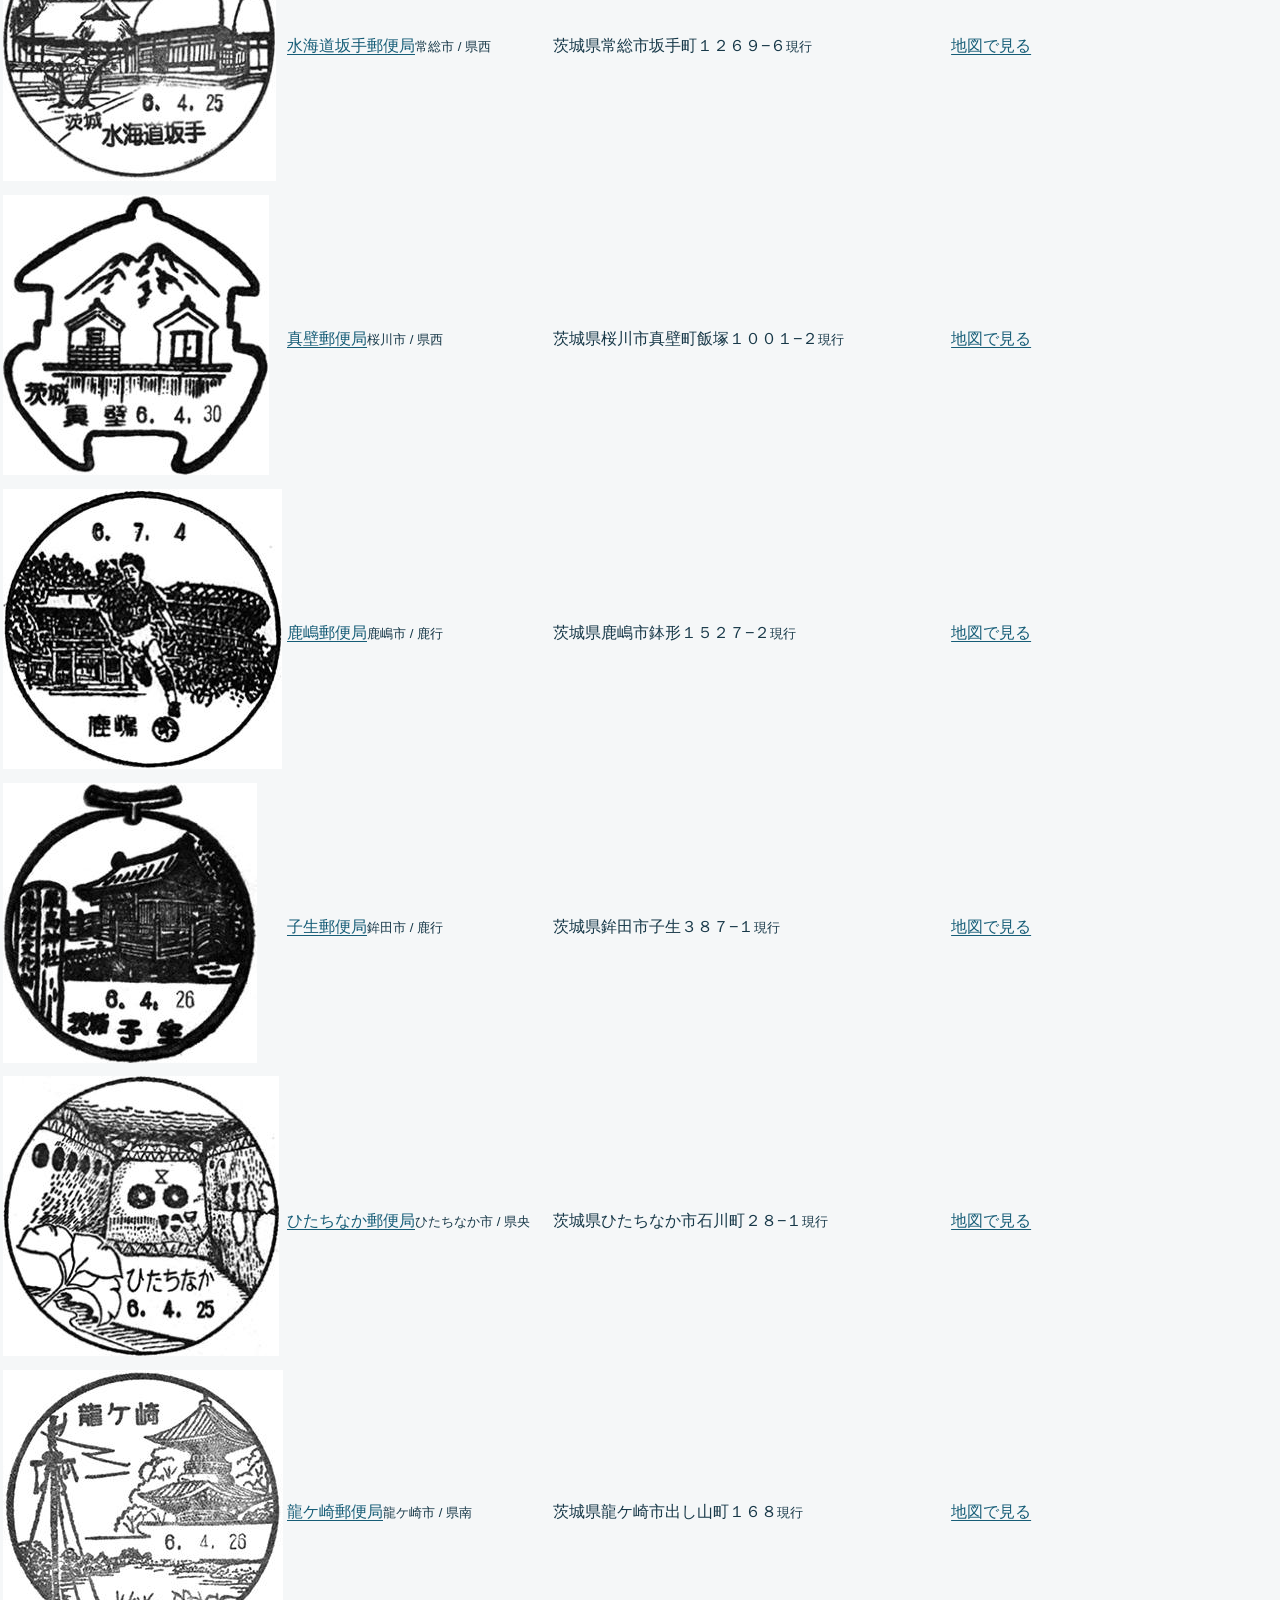
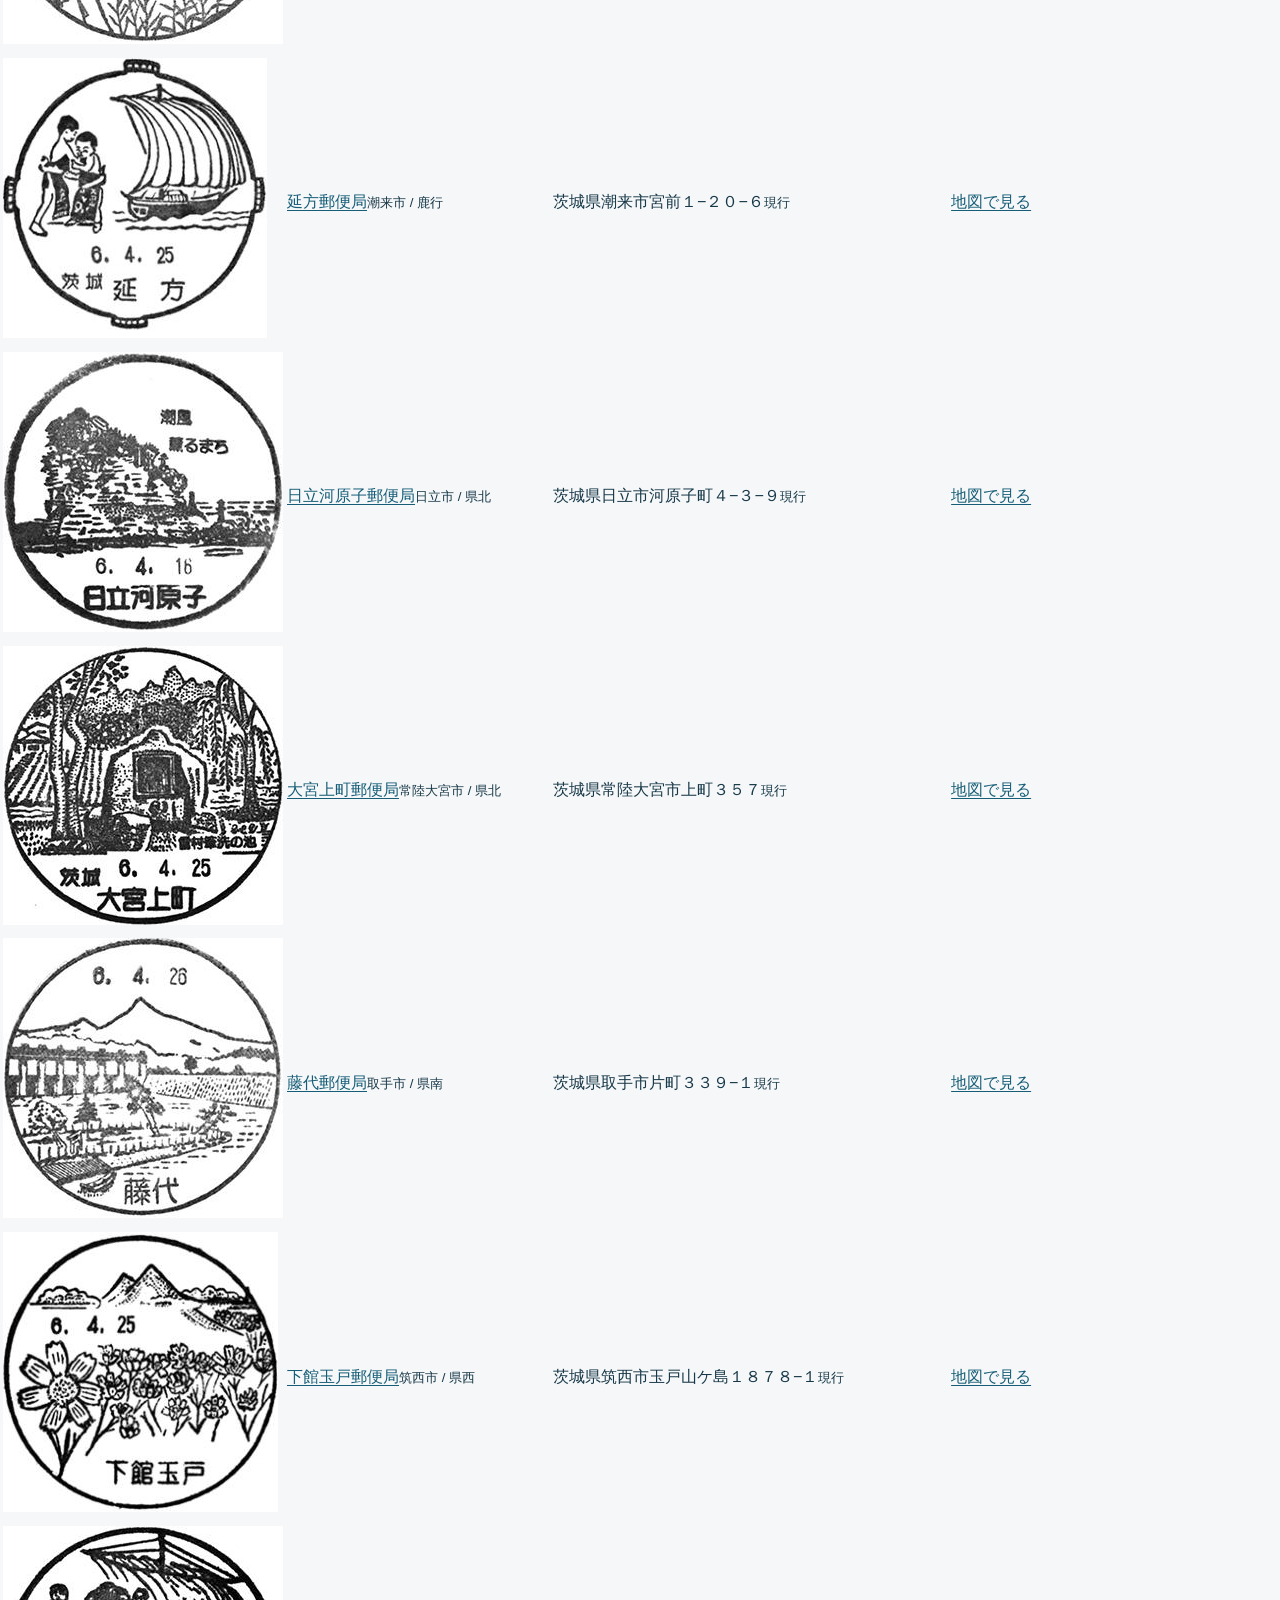
==== commit 5f2c3684: "Build Ver.2 one-source multi-use outputs" ====
--- a/post-offices/index.html
+++ b/post-offices/index.html
@@ -1,908 +1,224 @@
-<!doctype html>
-<html lang="ja"><head><meta charset="utf-8"><meta name="viewport" content="width=device-width,initial-scale=1">
-<title>茨城県の風景印・郵便局一覧｜茨城 風景印地図</title><meta name="description" content="茨城県の風景印を県北・県央・鹿行・県南・県西の地域別に紹介。219局・224件の風景印画像と日本郵便の紹介ページを掲載。廃止・一時閉鎖の注記付き。">
-<link rel="canonical" href="https://kojikomatsuzaki.github.io/ibaraki-fukeiin-map/post-offices/"><meta name="robots" content="index,follow">
-<meta property="og:type" content="website"><meta property="og:locale" content="ja_JP"><meta property="og:title" content="茨城県の風景印・郵便局一覧｜茨城 風景印地図"><meta property="og:description" content="茨城県の風景印を県北・県央・鹿行・県南・県西の地域別に紹介。219局・224件の風景印画像と日本郵便の紹介ページを掲載。廃止・一時閉鎖の注記付き。"><meta property="og:url" content="https://kojikomatsuzaki.github.io/ibaraki-fukeiin-map/post-offices/">
-<link rel="icon" href="../assets/favicon.svg" type="image/svg+xml"><link rel="stylesheet" href="../directory.css?v=1.0.0"></head>
-<body><header class="guide-header"><a class="guide-brand" href="../">〒 茨城 風景印地図</a><a class="back-map" href="../">地図で探す →</a></header>
-<main class="directory"><div class="intro"><p class="eyebrow">IBARAKI STAMP DIRECTORY</p><h1>茨城県の風景印・郵便局一覧</h1>
-<p>日本郵便の公式一覧に掲載された219局・224件の風景印を、5つの地域に分けて紹介します。画像や紹介リンクから各郵便局の公式ページを開けます。</p>
-<p><a href="../">風景印地図</a>では、郵便局の位置を見ながら名前や地域で検索できます。通常表示は209局・210件。本一覧は廃止・一時閉鎖や旧図案も含めて掲載しています。</p>
-<p class="data-date">データ確認日：2026-10-05 ／ 日本郵便の公式サイトではない、個人による案内地図です。</p></div>
-<nav class="region-nav" aria-label="地域別の郵便局一覧"><a href="#kenpoku">県北</a><a href="#keno">県央</a><a href="#rokko">鹿行</a><a href="#kennan">県南</a><a href="#kensei">県西</a></nav>
-<section class="region-section" id="kenpoku"><h2>県北<span>47局・48件</span></h2><div class="office-grid"><article class="entry" id="stamp-4216">
-<a href="https://www.post.japanpost.jp/enjoy/culture/stamp/fuke/detail.php?id=4216" target="_blank" rel="noopener noreferrer" aria-label="北茨城華川郵便局の風景印紹介（新しいタブ）"><img src="../assets/stamps/4216.jpg" alt="北茨城華川郵便局の風景印" width="76" height="76" loading="lazy"></a>
-<div class="entry-body"><h3>北茨城華川郵便局</h3><p>北茨城市</p><p class="address">所在地：茨城県北茨城市華川町小豆畑１０７０−８</p><a class="official-link" href="https://www.post.japanpost.jp/enjoy/culture/stamp/fuke/detail.php?id=4216" target="_blank" rel="noopener noreferrer">日本郵便の風景印紹介を見る</a></div>
-</article>
-<article class="entry" id="stamp-4965">
-<a href="https://www.post.japanpost.jp/enjoy/culture/stamp/fuke/detail.php?id=4965" target="_blank" rel="noopener noreferrer" aria-label="北茨城郵便局の風景印紹介（新しいタブ）"><img src="../assets/stamps/4965.jpg" alt="北茨城郵便局の風景印" width="76" height="76" loading="lazy"></a>
-<div class="entry-body"><h3>北茨城郵便局</h3><p>北茨城市</p><p class="address">所在地：茨城県北茨城市磯原町磯原１−１２０</p><a class="official-link" href="https://www.post.japanpost.jp/enjoy/culture/stamp/fuke/detail.php?id=4965" target="_blank" rel="noopener noreferrer">日本郵便の風景印紹介を見る</a></div>
-</article>
-<article class="entry" id="stamp-4215">
-<a href="https://www.post.japanpost.jp/enjoy/culture/stamp/fuke/detail.php?id=4215" target="_blank" rel="noopener noreferrer" aria-label="大塚郵便局の風景印紹介（新しいタブ）"><img src="../assets/stamps/4215.jpg" alt="大塚郵便局の風景印" width="76" height="76" loading="lazy"></a>
-<div class="entry-body"><h3>大塚郵便局</h3><p>北茨城市</p><p class="address">所在地：茨城県北茨城市磯原町大塚２３１３</p><a class="official-link" href="https://www.post.japanpost.jp/enjoy/culture/stamp/fuke/detail.php?id=4215" target="_blank" rel="noopener noreferrer">日本郵便の風景印紹介を見る</a></div>
-</article>
-<article class="entry" id="stamp-4219">
-<a href="https://www.post.japanpost.jp/enjoy/culture/stamp/fuke/detail.php?id=4219" target="_blank" rel="noopener noreferrer" aria-label="大津西町郵便局の風景印紹介（新しいタブ）"><img src="../assets/stamps/4219.jpg" alt="大津西町郵便局の風景印" width="76" height="76" loading="lazy"></a>
-<div class="entry-body"><h3>大津西町郵便局</h3><p>北茨城市</p><p class="address">所在地：茨城県北茨城市大津町２６３１</p><a class="official-link" href="https://www.post.japanpost.jp/enjoy/culture/stamp/fuke/detail.php?id=4219" target="_blank" rel="noopener noreferrer">日本郵便の風景印紹介を見る</a></div>
-</article>
-<article class="entry" id="stamp-4211">
-<a href="https://www.post.japanpost.jp/enjoy/culture/stamp/fuke/detail.php?id=4211" target="_blank" rel="noopener noreferrer" aria-label="大津郵便局の風景印紹介（新しいタブ）"><img src="../assets/stamps/4211.jpg" alt="大津郵便局の風景印" width="76" height="76" loading="lazy"></a>
-<div class="entry-body"><h3>大津郵便局</h3><p>北茨城市</p><p class="address">所在地：茨城県北茨城市大津町北町３０９８</p><a class="official-link" href="https://www.post.japanpost.jp/enjoy/culture/stamp/fuke/detail.php?id=4211" target="_blank" rel="noopener noreferrer">日本郵便の風景印紹介を見る</a></div>
-</article>
-<article class="entry" id="stamp-4212">
-<a href="https://www.post.japanpost.jp/enjoy/culture/stamp/fuke/detail.php?id=4212" target="_blank" rel="noopener noreferrer" aria-label="平潟郵便局の風景印紹介（新しいタブ）"><img src="../assets/stamps/4212.jpg" alt="平潟郵便局の風景印" width="76" height="76" loading="lazy"></a>
-<div class="entry-body"><h3>平潟郵便局</h3><p>北茨城市</p><p class="address">所在地：茨城県北茨城市平潟町５１６</p><a class="official-link" href="https://www.post.japanpost.jp/enjoy/culture/stamp/fuke/detail.php?id=4212" target="_blank" rel="noopener noreferrer">日本郵便の風景印紹介を見る</a></div>
-</article>
-<article class="entry" id="stamp-4227">
-<a href="https://www.post.japanpost.jp/enjoy/culture/stamp/fuke/detail.php?id=4227" target="_blank" rel="noopener noreferrer" aria-label="上小川郵便局の風景印紹介（新しいタブ）"><img src="../assets/stamps/4227.jpg" alt="上小川郵便局の風景印" width="76" height="76" loading="lazy"></a>
-<div class="entry-body"><h3>上小川郵便局</h3><p>大子町</p><p class="address">所在地：茨城県久慈郡大子町頃藤４９３４−１</p><a class="official-link" href="https://www.post.japanpost.jp/enjoy/culture/stamp/fuke/detail.php?id=4227" target="_blank" rel="noopener noreferrer">日本郵便の風景印紹介を見る</a></div>
-</article>
-<article class="entry" id="stamp-4228">
-<a href="https://www.post.japanpost.jp/enjoy/culture/stamp/fuke/detail.php?id=4228" target="_blank" rel="noopener noreferrer" aria-label="大子袋田郵便局の風景印紹介（新しいタブ）"><img src="../assets/stamps/4228.jpg" alt="大子袋田郵便局の風景印" width="76" height="76" loading="lazy"></a>
-<div class="entry-body"><h3>大子袋田郵便局</h3><p>大子町</p><p class="address">所在地：茨城県久慈郡大子町袋田１４８６−１</p><a class="official-link" href="https://www.post.japanpost.jp/enjoy/culture/stamp/fuke/detail.php?id=4228" target="_blank" rel="noopener noreferrer">日本郵便の風景印紹介を見る</a></div>
-</article>
-<article class="entry" id="stamp-4952">
-<a href="https://www.post.japanpost.jp/enjoy/culture/stamp/fuke/detail.php?id=4952" target="_blank" rel="noopener noreferrer" aria-label="大子郵便局の風景印紹介（新しいタブ）"><img src="../assets/stamps/4952.jpg" alt="大子郵便局の風景印" width="76" height="76" loading="lazy"></a>
-<div class="entry-body"><h3>大子郵便局</h3><p>大子町</p><p class="address">所在地：茨城県久慈郡大子町大子６７６</p><a class="official-link" href="https://www.post.japanpost.jp/enjoy/culture/stamp/fuke/detail.php?id=4952" target="_blank" rel="noopener noreferrer">日本郵便の風景印紹介を見る</a></div>
-</article>
-<article class="entry" id="stamp-4226">
-<a href="https://www.post.japanpost.jp/enjoy/culture/stamp/fuke/detail.php?id=4226" target="_blank" rel="noopener noreferrer" aria-label="町付郵便局の風景印紹介（新しいタブ）"><img src="../assets/stamps/4226.jpg" alt="町付郵便局の風景印" width="76" height="76" loading="lazy"></a>
-<div class="entry-body"><h3>町付郵便局</h3><p>大子町</p><p class="address">所在地：茨城県久慈郡大子町町付１１８２−１</p><a class="official-link" href="https://www.post.japanpost.jp/enjoy/culture/stamp/fuke/detail.php?id=4226" target="_blank" rel="noopener noreferrer">日本郵便の風景印紹介を見る</a></div>
-</article>
-<article class="entry" id="stamp-4247">
-<a href="https://www.post.japanpost.jp/enjoy/culture/stamp/fuke/detail.php?id=4247" target="_blank" rel="noopener noreferrer" aria-label="大宮上町郵便局の風景印紹介（新しいタブ）"><img src="../assets/stamps/4247.jpg" alt="大宮上町郵便局の風景印" width="76" height="76" loading="lazy"></a>
-<div class="entry-body"><h3>大宮上町郵便局</h3><p>常陸大宮市</p><p class="address">所在地：茨城県常陸大宮市上町３５７</p><a class="official-link" href="https://www.post.japanpost.jp/enjoy/culture/stamp/fuke/detail.php?id=4247" target="_blank" rel="noopener noreferrer">日本郵便の風景印紹介を見る</a></div>
-</article>
-<article class="entry" id="stamp-4240">
-<a href="https://www.post.japanpost.jp/enjoy/culture/stamp/fuke/detail.php?id=4240" target="_blank" rel="noopener noreferrer" aria-label="大宮郵便局の風景印紹介（新しいタブ）"><img src="../assets/stamps/4240.jpg" alt="大宮郵便局の風景印" width="76" height="76" loading="lazy"></a>
-<div class="entry-body"><h3>大宮郵便局</h3><p>常陸大宮市</p><p class="address">所在地：茨城県常陸大宮市東富町６３０</p><a class="official-link" href="https://www.post.japanpost.jp/enjoy/culture/stamp/fuke/detail.php?id=4240" target="_blank" rel="noopener noreferrer">日本郵便の風景印紹介を見る</a></div>
-</article>
-<article class="entry" id="stamp-62">
-<a href="https://www.post.japanpost.jp/enjoy/culture/stamp/fuke/detail.php?id=62" target="_blank" rel="noopener noreferrer" aria-label="大賀郵便局の風景印紹介（新しいタブ）"><img src="../assets/stamps/62.jpg" alt="大賀郵便局の風景印" width="76" height="76" loading="lazy"></a>
-<div class="entry-body"><h3>大賀郵便局</h3><p>常陸大宮市</p><p class="address">所在地：茨城県常陸大宮市岩崎３３２−２</p><a class="official-link" href="https://www.post.japanpost.jp/enjoy/culture/stamp/fuke/detail.php?id=62" target="_blank" rel="noopener noreferrer">日本郵便の風景印紹介を見る</a></div>
-</article>
-<article class="entry" id="stamp-4242">
-<a href="https://www.post.japanpost.jp/enjoy/culture/stamp/fuke/detail.php?id=4242" target="_blank" rel="noopener noreferrer" aria-label="山方郵便局の風景印紹介（新しいタブ）"><img src="../assets/stamps/4242.jpg" alt="山方郵便局の風景印" width="76" height="76" loading="lazy"></a>
-<div class="entry-body"><h3>山方郵便局</h3><p>常陸大宮市</p><p class="address">所在地：茨城県常陸大宮市山方６６７−３</p><a class="official-link" href="https://www.post.japanpost.jp/enjoy/culture/stamp/fuke/detail.php?id=4242" target="_blank" rel="noopener noreferrer">日本郵便の風景印紹介を見る</a></div>
-</article>
-<article class="entry" id="stamp-4244">
-<a href="https://www.post.japanpost.jp/enjoy/culture/stamp/fuke/detail.php?id=4244" target="_blank" rel="noopener noreferrer" aria-label="御前山郵便局の風景印紹介（新しいタブ）"><img src="../assets/stamps/4244.jpg" alt="御前山郵便局の風景印" width="76" height="76" loading="lazy"></a>
-<div class="entry-body"><h3>御前山郵便局</h3><p>常陸大宮市</p><p class="address">所在地：茨城県常陸大宮市長倉１０３２</p><a class="official-link" href="https://www.post.japanpost.jp/enjoy/culture/stamp/fuke/detail.php?id=4244" target="_blank" rel="noopener noreferrer">日本郵便の風景印紹介を見る</a></div>
-</article>
-<article class="entry" id="stamp-4246">
-<a href="https://www.post.japanpost.jp/enjoy/culture/stamp/fuke/detail.php?id=4246" target="_blank" rel="noopener noreferrer" aria-label="檜沢郵便局の風景印紹介（新しいタブ）"><img src="../assets/stamps/4246.jpg" alt="檜沢郵便局の風景印" width="76" height="76" loading="lazy"></a>
-<div class="entry-body"><h3>檜沢郵便局</h3><p>常陸大宮市</p><p class="address">所在地：茨城県常陸大宮市下檜沢１７１１−１</p><a class="official-link" href="https://www.post.japanpost.jp/enjoy/culture/stamp/fuke/detail.php?id=4246" target="_blank" rel="noopener noreferrer">日本郵便の風景印紹介を見る</a></div>
-</article>
-<article class="entry" id="stamp-4241">
-<a href="https://www.post.japanpost.jp/enjoy/culture/stamp/fuke/detail.php?id=4241" target="_blank" rel="noopener noreferrer" aria-label="緒川郵便局の風景印紹介（新しいタブ）"><img src="../assets/stamps/4241.jpg" alt="緒川郵便局の風景印" width="76" height="76" loading="lazy"></a>
-<div class="entry-body"><h3>緒川郵便局</h3><p>常陸大宮市</p><p class="address">所在地：茨城県常陸大宮市上小瀬２１１４−１</p><a class="official-link" href="https://www.post.japanpost.jp/enjoy/culture/stamp/fuke/detail.php?id=4241" target="_blank" rel="noopener noreferrer">日本郵便の風景印紹介を見る</a></div>
-</article>
-<article class="entry" id="stamp-4243">
-<a href="https://www.post.japanpost.jp/enjoy/culture/stamp/fuke/detail.php?id=4243" target="_blank" rel="noopener noreferrer" aria-label="美和郵便局の風景印紹介（新しいタブ）"><img src="../assets/stamps/4243.jpg" alt="美和郵便局の風景印" width="76" height="76" loading="lazy"></a>
-<div class="entry-body"><h3>美和郵便局</h3><p>常陸大宮市</p><p class="address">所在地：茨城県常陸大宮市高部５２７１−１２</p><a class="official-link" href="https://www.post.japanpost.jp/enjoy/culture/stamp/fuke/detail.php?id=4243" target="_blank" rel="noopener noreferrer">日本郵便の風景印紹介を見る</a></div>
-</article>
-<article class="entry" id="stamp-4245">
-<a href="https://www.post.japanpost.jp/enjoy/culture/stamp/fuke/detail.php?id=4245" target="_blank" rel="noopener noreferrer" aria-label="野口郵便局の風景印紹介（新しいタブ）"><img src="../assets/stamps/4245.jpg" alt="野口郵便局の風景印" width="76" height="76" loading="lazy"></a>
-<div class="entry-body"><h3>野口郵便局</h3><p>常陸大宮市</p><p class="address">所在地：茨城県常陸大宮市野口２０９３−３</p><a class="official-link" href="https://www.post.japanpost.jp/enjoy/culture/stamp/fuke/detail.php?id=4245" target="_blank" rel="noopener noreferrer">日本郵便の風景印紹介を見る</a></div>
-</article>
-<article class="entry" id="stamp-4232">
-<a href="https://www.post.japanpost.jp/enjoy/culture/stamp/fuke/detail.php?id=4232" target="_blank" rel="noopener noreferrer" aria-label="久米郵便局の風景印紹介（新しいタブ）"><img src="../assets/stamps/4232.jpg" alt="久米郵便局の風景印" width="76" height="76" loading="lazy"></a>
-<div class="entry-body"><h3>久米郵便局</h3><p>常陸太田市</p><p class="address">所在地：茨城県常陸太田市久米町１５３６</p><a class="official-link" href="https://www.post.japanpost.jp/enjoy/culture/stamp/fuke/detail.php?id=4232" target="_blank" rel="noopener noreferrer">日本郵便の風景印紹介を見る</a></div>
-</article>
-<article class="entry" id="stamp-4230">
-<a href="https://www.post.japanpost.jp/enjoy/culture/stamp/fuke/detail.php?id=4230" target="_blank" rel="noopener noreferrer" aria-label="大中郵便局の風景印紹介（新しいタブ）"><img src="../assets/stamps/4230.jpg" alt="大中郵便局の風景印" width="76" height="76" loading="lazy"></a>
-<div class="entry-body"><h3>大中郵便局</h3><p>常陸太田市</p><p class="address">所在地：茨城県常陸太田市大中町１６４９−２</p><a class="official-link" href="https://www.post.japanpost.jp/enjoy/culture/stamp/fuke/detail.php?id=4230" target="_blank" rel="noopener noreferrer">日本郵便の風景印紹介を見る</a></div>
-</article>
-<article class="entry" id="stamp-4229">
-<a href="https://www.post.japanpost.jp/enjoy/culture/stamp/fuke/detail.php?id=4229" target="_blank" rel="noopener noreferrer" aria-label="天下野郵便局の風景印紹介（新しいタブ）"><img src="../assets/stamps/4229.jpg" alt="天下野郵便局の風景印" width="76" height="76" loading="lazy"></a>
-<div class="entry-body"><h3>天下野郵便局</h3><p>常陸太田市</p><p class="address">所在地：茨城県常陸太田市天下野町５６０２−１</p><a class="official-link" href="https://www.post.japanpost.jp/enjoy/culture/stamp/fuke/detail.php?id=4229" target="_blank" rel="noopener noreferrer">日本郵便の風景印紹介を見る</a></div>
-</article>
-<article class="entry" id="stamp-4233">
-<a href="https://www.post.japanpost.jp/enjoy/culture/stamp/fuke/detail.php?id=4233" target="_blank" rel="noopener noreferrer" aria-label="常陸太田栄町郵便局の風景印紹介（新しいタブ）"><img src="../assets/stamps/4233.jpg" alt="常陸太田栄町郵便局の風景印" width="76" height="76" loading="lazy"></a>
-<div class="entry-body"><h3>常陸太田栄町郵便局</h3><p>常陸太田市</p><p class="address">所在地：茨城県常陸太田市栄町１２７−１</p><a class="official-link" href="https://www.post.japanpost.jp/enjoy/culture/stamp/fuke/detail.php?id=4233" target="_blank" rel="noopener noreferrer">日本郵便の風景印紹介を見る</a></div>
-</article>
-<article class="entry" id="stamp-4940">
-<a href="https://www.post.japanpost.jp/enjoy/culture/stamp/fuke/detail.php?id=4940" target="_blank" rel="noopener noreferrer" aria-label="常陸太田郵便局の風景印紹介（新しいタブ）"><img src="../assets/stamps/4940.jpg" alt="常陸太田郵便局の風景印" width="76" height="76" loading="lazy"></a>
-<div class="entry-body"><h3>常陸太田郵便局</h3><p>常陸太田市</p><p class="address">所在地：茨城県常陸太田市宮本町２３５２</p><a class="official-link" href="https://www.post.japanpost.jp/enjoy/culture/stamp/fuke/detail.php?id=4940" target="_blank" rel="noopener noreferrer">日本郵便の風景印紹介を見る</a></div>
-</article>
-<article class="entry" id="stamp-4239">
-<a href="https://www.post.japanpost.jp/enjoy/culture/stamp/fuke/detail.php?id=4239" target="_blank" rel="noopener noreferrer" aria-label="常陸太田里野宮郵便局の風景印紹介（新しいタブ）"><img src="../assets/stamps/4239.jpg" alt="常陸太田里野宮郵便局の風景印" width="76" height="76" loading="lazy"></a>
-<div class="entry-body"><h3>常陸太田里野宮郵便局</h3><p>常陸太田市</p><p class="address">所在地：茨城県常陸太田市里野宮町１０１０−１</p><a class="official-link" href="https://www.post.japanpost.jp/enjoy/culture/stamp/fuke/detail.php?id=4239" target="_blank" rel="noopener noreferrer">日本郵便の風景印紹介を見る</a></div>
-</article>
-<article class="entry" id="stamp-4231">
-<a href="https://www.post.japanpost.jp/enjoy/culture/stamp/fuke/detail.php?id=4231" target="_blank" rel="noopener noreferrer" aria-label="松平郵便局の風景印紹介（新しいタブ）"><img src="../assets/stamps/4231.jpg" alt="松平郵便局の風景印" width="76" height="76" loading="lazy"></a>
-<div class="entry-body"><h3>松平郵便局</h3><p>常陸太田市</p><p class="address">所在地：茨城県常陸太田市松平町２３２−５</p><a class="official-link" href="https://www.post.japanpost.jp/enjoy/culture/stamp/fuke/detail.php?id=4231" target="_blank" rel="noopener noreferrer">日本郵便の風景印紹介を見る</a></div>
-</article>
-<article class="entry" id="stamp-4236">
-<a href="https://www.post.japanpost.jp/enjoy/culture/stamp/fuke/detail.php?id=4236" target="_blank" rel="noopener noreferrer" aria-label="水府郵便局の風景印紹介（新しいタブ）"><img src="../assets/stamps/4236.jpg" alt="水府郵便局の風景印" width="76" height="76" loading="lazy"></a>
-<div class="entry-body"><h3>水府郵便局</h3><p>常陸太田市</p><p class="address">所在地：茨城県常陸太田市町田町２１５−１</p><a class="official-link" href="https://www.post.japanpost.jp/enjoy/culture/stamp/fuke/detail.php?id=4236" target="_blank" rel="noopener noreferrer">日本郵便の風景印紹介を見る</a></div>
-</article>
-<article class="entry" id="stamp-1925">
-<a href="https://www.post.japanpost.jp/enjoy/culture/stamp/fuke/detail.php?id=1925" target="_blank" rel="noopener noreferrer" aria-label="町屋郵便局の風景印紹介（新しいタブ）"><img src="../assets/stamps/1925.png" alt="町屋郵便局の風景印" width="76" height="76" loading="lazy"></a>
-<div class="entry-body"><h3>町屋郵便局</h3><p>常陸太田市</p><p class="address">公式紹介ページの掲載住所：茨城県常陸太田市町屋町1236-1</p><p class="status">2024-06-28 風景印廃止</p><a class="official-link" href="https://www.post.japanpost.jp/enjoy/culture/stamp/fuke/detail.php?id=1925" target="_blank" rel="noopener noreferrer">日本郵便の風景印紹介を見る</a></div>
-</article>
-<article class="entry" id="stamp-1926">
-<a href="https://www.post.japanpost.jp/enjoy/culture/stamp/fuke/detail.php?id=1926" target="_blank" rel="noopener noreferrer" aria-label="町屋郵便局の風景印紹介（新しいタブ）"><img src="../assets/stamps/1926.png" alt="町屋郵便局の風景印" width="76" height="76" loading="lazy"></a>
-<div class="entry-body"><h3>町屋郵便局</h3><p>常陸太田市</p><p class="address">所在地：茨城県常陸太田市町屋町１２３６−１</p><a class="official-link" href="https://www.post.japanpost.jp/enjoy/culture/stamp/fuke/detail.php?id=1926" target="_blank" rel="noopener noreferrer">日本郵便の風景印紹介を見る</a></div>
-</article>
-<article class="entry" id="stamp-4234">
-<a href="https://www.post.japanpost.jp/enjoy/culture/stamp/fuke/detail.php?id=4234" target="_blank" rel="noopener noreferrer" aria-label="里美郵便局の風景印紹介（新しいタブ）"><img src="../assets/stamps/4234.jpg" alt="里美郵便局の風景印" width="76" height="76" loading="lazy"></a>
-<div class="entry-body"><h3>里美郵便局</h3><p>常陸太田市</p><p class="address">所在地：茨城県常陸太田市小菅町５９６</p><a class="official-link" href="https://www.post.japanpost.jp/enjoy/culture/stamp/fuke/detail.php?id=4234" target="_blank" rel="noopener noreferrer">日本郵便の風景印紹介を見る</a></div>
-</article>
-<article class="entry" id="stamp-4235">
-<a href="https://www.post.japanpost.jp/enjoy/culture/stamp/fuke/detail.php?id=4235" target="_blank" rel="noopener noreferrer" aria-label="金砂郵便局の風景印紹介（新しいタブ）"><img src="../assets/stamps/4235.jpg" alt="金砂郵便局の風景印" width="76" height="76" loading="lazy"></a>
-<div class="entry-body"><h3>金砂郵便局</h3><p>常陸太田市</p><p class="address">所在地：茨城県常陸太田市下宮河内町８１２−５</p><a class="official-link" href="https://www.post.japanpost.jp/enjoy/culture/stamp/fuke/detail.php?id=4235" target="_blank" rel="noopener noreferrer">日本郵便の風景印紹介を見る</a></div>
-</article>
-<article class="entry" id="stamp-4237">
-<a href="https://www.post.japanpost.jp/enjoy/culture/stamp/fuke/detail.php?id=4237" target="_blank" rel="noopener noreferrer" aria-label="金郷郵便局の風景印紹介（新しいタブ）"><img src="../assets/stamps/4237.jpg" alt="金郷郵便局の風景印" width="76" height="76" loading="lazy"></a>
-<div class="entry-body"><h3>金郷郵便局</h3><p>常陸太田市</p><p class="address">所在地：茨城県常陸太田市高柿町１３７−２</p><a class="official-link" href="https://www.post.japanpost.jp/enjoy/culture/stamp/fuke/detail.php?id=4237" target="_blank" rel="noopener noreferrer">日本郵便の風景印紹介を見る</a></div>
-</article>
-<article class="entry" id="stamp-4238">
-<a href="https://www.post.japanpost.jp/enjoy/culture/stamp/fuke/detail.php?id=4238" target="_blank" rel="noopener noreferrer" aria-label="高倉郵便局の風景印紹介（新しいタブ）"><img src="../assets/stamps/4238.jpg" alt="高倉郵便局の風景印" width="76" height="76" loading="lazy"></a>
-<div class="entry-body"><h3>高倉郵便局</h3><p>常陸太田市</p><p class="address">所在地：茨城県常陸太田市下高倉町５８</p><a class="official-link" href="https://www.post.japanpost.jp/enjoy/culture/stamp/fuke/detail.php?id=4238" target="_blank" rel="noopener noreferrer">日本郵便の風景印紹介を見る</a></div>
-</article>
-<article class="entry" id="stamp-4222">
-<a href="https://www.post.japanpost.jp/enjoy/culture/stamp/fuke/detail.php?id=4222" target="_blank" rel="noopener noreferrer" aria-label="中里郵便局の風景印紹介（新しいタブ）"><img src="../assets/stamps/4222.jpg" alt="中里郵便局の風景印" width="76" height="76" loading="lazy"></a>
-<div class="entry-body"><h3>中里郵便局</h3><p>日立市</p><p class="address">所在地：茨城県日立市下深荻町１９０２</p><a class="official-link" href="https://www.post.japanpost.jp/enjoy/culture/stamp/fuke/detail.php?id=4222" target="_blank" rel="noopener noreferrer">日本郵便の風景印紹介を見る</a></div>
-</article>
-<article class="entry" id="stamp-4954">
-<a href="https://www.post.japanpost.jp/enjoy/culture/stamp/fuke/detail.php?id=4954" target="_blank" rel="noopener noreferrer" aria-label="久慈浜郵便局の風景印紹介（新しいタブ）"><img src="../assets/stamps/4954.jpg" alt="久慈浜郵便局の風景印" width="76" height="76" loading="lazy"></a>
-<div class="entry-body"><h3>久慈浜郵便局</h3><p>日立市</p><p class="address">所在地：茨城県日立市久慈町３−３２−１５</p><a class="official-link" href="https://www.post.japanpost.jp/enjoy/culture/stamp/fuke/detail.php?id=4954" target="_blank" rel="noopener noreferrer">日本郵便の風景印紹介を見る</a></div>
-</article>
-<article class="entry" id="stamp-4221">
-<a href="https://www.post.japanpost.jp/enjoy/culture/stamp/fuke/detail.php?id=4221" target="_blank" rel="noopener noreferrer" aria-label="十王郵便局の風景印紹介（新しいタブ）"><img src="../assets/stamps/4221.jpg" alt="十王郵便局の風景印" width="76" height="76" loading="lazy"></a>
-<div class="entry-body"><h3>十王郵便局</h3><p>日立市</p><p class="address">所在地：茨城県日立市十王町友部１２９−８</p><a class="official-link" href="https://www.post.japanpost.jp/enjoy/culture/stamp/fuke/detail.php?id=4221" target="_blank" rel="noopener noreferrer">日本郵便の風景印紹介を見る</a></div>
-</article>
-<article class="entry" id="stamp-4963">
-<a href="https://www.post.japanpost.jp/enjoy/culture/stamp/fuke/detail.php?id=4963" target="_blank" rel="noopener noreferrer" aria-label="多賀郵便局の風景印紹介（新しいタブ）"><img src="../assets/stamps/4963.jpg" alt="多賀郵便局の風景印" width="76" height="76" loading="lazy"></a>
-<div class="entry-body"><h3>多賀郵便局</h3><p>日立市</p><p class="address">所在地：茨城県日立市多賀町１−１１−１０</p><a class="official-link" href="https://www.post.japanpost.jp/enjoy/culture/stamp/fuke/detail.php?id=4963" target="_blank" rel="noopener noreferrer">日本郵便の風景印紹介を見る</a></div>
-</article>
-<article class="entry" id="stamp-4220">
-<a href="https://www.post.japanpost.jp/enjoy/culture/stamp/fuke/detail.php?id=4220" target="_blank" rel="noopener noreferrer" aria-label="川尻郵便局の風景印紹介（新しいタブ）"><img src="../assets/stamps/4220.jpg" alt="川尻郵便局の風景印" width="76" height="76" loading="lazy"></a>
-<div class="entry-body"><h3>川尻郵便局</h3><p>日立市</p><p class="address">所在地：茨城県日立市川尻町１−３８−１４</p><a class="official-link" href="https://www.post.japanpost.jp/enjoy/culture/stamp/fuke/detail.php?id=4220" target="_blank" rel="noopener noreferrer">日本郵便の風景印紹介を見る</a></div>
-</article>
-<article class="entry" id="stamp-4224">
-<a href="https://www.post.japanpost.jp/enjoy/culture/stamp/fuke/detail.php?id=4224" target="_blank" rel="noopener noreferrer" aria-label="日立土木内郵便局の風景印紹介（新しいタブ）"><img src="../assets/stamps/4224.jpg" alt="日立土木内郵便局の風景印" width="76" height="76" loading="lazy"></a>
-<div class="entry-body"><h3>日立土木内郵便局</h3><p>日立市</p><p class="address">所在地：茨城県日立市神田町１７１３−１</p><a class="official-link" href="https://www.post.japanpost.jp/enjoy/culture/stamp/fuke/detail.php?id=4224" target="_blank" rel="noopener noreferrer">日本郵便の風景印紹介を見る</a></div>
-</article>
-<article class="entry" id="stamp-4223">
-<a href="https://www.post.japanpost.jp/enjoy/culture/stamp/fuke/detail.php?id=4223" target="_blank" rel="noopener noreferrer" aria-label="日立宮田郵便局の風景印紹介（新しいタブ）"><img src="../assets/stamps/4223.jpg" alt="日立宮田郵便局の風景印" width="76" height="76" loading="lazy"></a>
-<div class="entry-body"><h3>日立宮田郵便局</h3><p>日立市</p><p class="address">所在地：茨城県日立市宮田町３−６−１２</p><a class="official-link" href="https://www.post.japanpost.jp/enjoy/culture/stamp/fuke/detail.php?id=4223" target="_blank" rel="noopener noreferrer">日本郵便の風景印紹介を見る</a></div>
-</article>
-<article class="entry" id="stamp-4225">
-<a href="https://www.post.japanpost.jp/enjoy/culture/stamp/fuke/detail.php?id=4225" target="_blank" rel="noopener noreferrer" aria-label="日立河原子郵便局の風景印紹介（新しいタブ）"><img src="../assets/stamps/4225.jpg" alt="日立河原子郵便局の風景印" width="76" height="76" loading="lazy"></a>
-<div class="entry-body"><h3>日立河原子郵便局</h3><p>日立市</p><p class="address">所在地：茨城県日立市河原子町４−３−９</p><a class="official-link" href="https://www.post.japanpost.jp/enjoy/culture/stamp/fuke/detail.php?id=4225" target="_blank" rel="noopener noreferrer">日本郵便の風景印紹介を見る</a></div>
-</article>
-<article class="entry" id="stamp-4961">
-<a href="https://www.post.japanpost.jp/enjoy/culture/stamp/fuke/detail.php?id=4961" target="_blank" rel="noopener noreferrer" aria-label="日立郵便局の風景印紹介（新しいタブ）"><img src="../assets/stamps/4961.jpg" alt="日立郵便局の風景印" width="76" height="76" loading="lazy"></a>
-<div class="entry-body"><h3>日立郵便局</h3><p>日立市</p><p class="address">所在地：茨城県日立市幸町２−３−２８</p><a class="official-link" href="https://www.post.japanpost.jp/enjoy/culture/stamp/fuke/detail.php?id=4961" target="_blank" rel="noopener noreferrer">日本郵便の風景印紹介を見る</a></div>
-</article>
-<article class="entry" id="stamp-12261">
-<a href="https://www.post.japanpost.jp/enjoy/culture/stamp/fuke/detail.php?id=12261" target="_blank" rel="noopener noreferrer" aria-label="上君田簡易郵便局の風景印紹介（新しいタブ）"><img src="../assets/stamps/12261.png" alt="上君田簡易郵便局の風景印" width="76" height="76" loading="lazy"></a>
-<div class="entry-body"><h3>上君田簡易郵便局</h3><p>高萩市</p><p class="address">所在地：茨城県高萩市上君田１０２７</p><a class="official-link" href="https://www.post.japanpost.jp/enjoy/culture/stamp/fuke/detail.php?id=12261" target="_blank" rel="noopener noreferrer">日本郵便の風景印紹介を見る</a></div>
-</article>
-<article class="entry" id="stamp-12523">
-<a href="https://www.post.japanpost.jp/enjoy/culture/stamp/fuke/detail.php?id=12523" target="_blank" rel="noopener noreferrer" aria-label="若栗郵便局の風景印紹介（新しいタブ）"><img src="../assets/stamps/12523.png" alt="若栗郵便局の風景印" width="76" height="76" loading="lazy"></a>
-<div class="entry-body"><h3>若栗郵便局</h3><p>高萩市</p><p class="address">公式紹介ページの掲載住所：茨城県高萩市若栗137-4</p><p class="status">2026-10-02 風景印廃止</p><a class="official-link" href="https://www.post.japanpost.jp/enjoy/culture/stamp/fuke/detail.php?id=12523" target="_blank" rel="noopener noreferrer">日本郵便の風景印紹介を見る</a></div>
-</article>
-<article class="entry" id="stamp-4214">
-<a href="https://www.post.japanpost.jp/enjoy/culture/stamp/fuke/detail.php?id=4214" target="_blank" rel="noopener noreferrer" aria-label="高萩上手綱郵便局の風景印紹介（新しいタブ）"><img src="../assets/stamps/4214.jpg" alt="高萩上手綱郵便局の風景印" width="76" height="76" loading="lazy"></a>
-<div class="entry-body"><h3>高萩上手綱郵便局</h3><p>高萩市</p><p class="address">所在地：茨城県高萩市上手綱６４６−４</p><a class="official-link" href="https://www.post.japanpost.jp/enjoy/culture/stamp/fuke/detail.php?id=4214" target="_blank" rel="noopener noreferrer">日本郵便の風景印紹介を見る</a></div>
-</article>
-<article class="entry" id="stamp-4217">
-<a href="https://www.post.japanpost.jp/enjoy/culture/stamp/fuke/detail.php?id=4217" target="_blank" rel="noopener noreferrer" aria-label="高萩島名郵便局の風景印紹介（新しいタブ）"><img src="../assets/stamps/4217.jpg" alt="高萩島名郵便局の風景印" width="76" height="76" loading="lazy"></a>
-<div class="entry-body"><h3>高萩島名郵便局</h3><p>高萩市</p><p class="address">所在地：茨城県高萩市島名２２５３−１２２</p><a class="official-link" href="https://www.post.japanpost.jp/enjoy/culture/stamp/fuke/detail.php?id=4217" target="_blank" rel="noopener noreferrer">日本郵便の風景印紹介を見る</a></div>
-</article>
-<article class="entry" id="stamp-4218">
-<a href="https://www.post.japanpost.jp/enjoy/culture/stamp/fuke/detail.php?id=4218" target="_blank" rel="noopener noreferrer" aria-label="高萩東本町郵便局の風景印紹介（新しいタブ）"><img src="../assets/stamps/4218.png" alt="高萩東本町郵便局の風景印" width="76" height="76" loading="lazy"></a>
-<div class="entry-body"><h3>高萩東本町郵便局</h3><p>高萩市</p><p class="address">所在地：茨城県高萩市東本町２−２６</p><a class="official-link" href="https://www.post.japanpost.jp/enjoy/culture/stamp/fuke/detail.php?id=4218" target="_blank" rel="noopener noreferrer">日本郵便の風景印紹介を見る</a></div>
-</article>
-<article class="entry" id="stamp-4948">
-<a href="https://www.post.japanpost.jp/enjoy/culture/stamp/fuke/detail.php?id=4948" target="_blank" rel="noopener noreferrer" aria-label="高萩郵便局の風景印紹介（新しいタブ）"><img src="../assets/stamps/4948.jpg" alt="高萩郵便局の風景印" width="76" height="76" loading="lazy"></a>
-<div class="entry-body"><h3>高萩郵便局</h3><p>高萩市</p><p class="address">所在地：茨城県高萩市高萩１９２９−１６</p><a class="official-link" href="https://www.post.japanpost.jp/enjoy/culture/stamp/fuke/detail.php?id=4948" target="_blank" rel="noopener noreferrer">日本郵便の風景印紹介を見る</a></div>
-</article></div></section><section class="region-section" id="keno"><h2>県央<span>71局・73件</span></h2><div class="office-grid"><article class="entry" id="stamp-4971">
-<a href="https://www.post.japanpost.jp/enjoy/culture/stamp/fuke/detail.php?id=4971" target="_blank" rel="noopener noreferrer" aria-label="ひたちなか郵便局の風景印紹介（新しいタブ）"><img src="../assets/stamps/4971.jpg" alt="ひたちなか郵便局の風景印" width="76" height="76" loading="lazy"></a>
-<div class="entry-body"><h3>ひたちなか郵便局</h3><p>ひたちなか市</p><p class="address">所在地：茨城県ひたちなか市石川町２８−１</p><a class="official-link" href="https://www.post.japanpost.jp/enjoy/culture/stamp/fuke/detail.php?id=4971" target="_blank" rel="noopener noreferrer">日本郵便の風景印紹介を見る</a></div>
-</article>
-<article class="entry" id="stamp-4135">
-<a href="https://www.post.japanpost.jp/enjoy/culture/stamp/fuke/detail.php?id=4135" target="_blank" rel="noopener noreferrer" aria-label="湊本町郵便局の風景印紹介（新しいタブ）"><img src="../assets/stamps/4135.jpg" alt="湊本町郵便局の風景印" width="76" height="76" loading="lazy"></a>
-<div class="entry-body"><h3>湊本町郵便局</h3><p>ひたちなか市</p><p class="address">所在地：茨城県ひたちなか市湊本町９−１</p><a class="official-link" href="https://www.post.japanpost.jp/enjoy/culture/stamp/fuke/detail.php?id=4135" target="_blank" rel="noopener noreferrer">日本郵便の風景印紹介を見る</a></div>
-</article>
-<article class="entry" id="stamp-4137">
-<a href="https://www.post.japanpost.jp/enjoy/culture/stamp/fuke/detail.php?id=4137" target="_blank" rel="noopener noreferrer" aria-label="那珂湊相金郵便局の風景印紹介（新しいタブ）"><img src="../assets/stamps/4137.jpg" alt="那珂湊相金郵便局の風景印" width="76" height="76" loading="lazy"></a>
-<div class="entry-body"><h3>那珂湊相金郵便局</h3><p>ひたちなか市</p><p class="address">所在地：茨城県ひたちなか市相金町26-7</p><a class="official-link" href="https://www.post.japanpost.jp/enjoy/culture/stamp/fuke/detail.php?id=4137" target="_blank" rel="noopener noreferrer">日本郵便の風景印紹介を見る</a></div>
-</article>
-<article class="entry" id="stamp-4136">
-<a href="https://www.post.japanpost.jp/enjoy/culture/stamp/fuke/detail.php?id=4136" target="_blank" rel="noopener noreferrer" aria-label="馬渡郵便局の風景印紹介（新しいタブ）"><img src="../assets/stamps/4136.jpg" alt="馬渡郵便局の風景印" width="76" height="76" loading="lazy"></a>
-<div class="entry-body"><h3>馬渡郵便局</h3><p>ひたちなか市</p><p class="address">所在地：茨城県ひたちなか市馬渡３４２８−４</p><a class="official-link" href="https://www.post.japanpost.jp/enjoy/culture/stamp/fuke/detail.php?id=4136" target="_blank" rel="noopener noreferrer">日本郵便の風景印紹介を見る</a></div>
-</article>
-<article class="entry" id="stamp-66">
-<a href="https://www.post.japanpost.jp/enjoy/culture/stamp/fuke/detail.php?id=66" target="_blank" rel="noopener noreferrer" aria-label="塩子郵便局の風景印紹介（新しいタブ）"><img src="../assets/stamps/66.gif" alt="塩子郵便局の風景印" width="76" height="76" loading="lazy"></a>
-<div class="entry-body"><h3>塩子郵便局</h3><p>城里町</p><p class="address">所在地：茨城県東茨城郡城里町塩子３４２１−１</p><a class="official-link" href="https://www.post.japanpost.jp/enjoy/culture/stamp/fuke/detail.php?id=66" target="_blank" rel="noopener noreferrer">日本郵便の風景印紹介を見る</a></div>
-</article>
-<article class="entry" id="stamp-4117">
-<a href="https://www.post.japanpost.jp/enjoy/culture/stamp/fuke/detail.php?id=4117" target="_blank" rel="noopener noreferrer" aria-label="岩船郵便局の風景印紹介（新しいタブ）"><img src="../assets/stamps/4117.jpg" alt="岩船郵便局の風景印" width="76" height="76" loading="lazy"></a>
-<div class="entry-body"><h3>岩船郵便局</h3><p>城里町</p><p class="address">所在地：茨城県東茨城郡城里町孫根４６１−５</p><a class="official-link" href="https://www.post.japanpost.jp/enjoy/culture/stamp/fuke/detail.php?id=4117" target="_blank" rel="noopener noreferrer">日本郵便の風景印紹介を見る</a></div>
-</article>
-<article class="entry" id="stamp-67">
-<a href="https://www.post.japanpost.jp/enjoy/culture/stamp/fuke/detail.php?id=67" target="_blank" rel="noopener noreferrer" aria-label="石塚郵便局の風景印紹介（新しいタブ）"><img src="../assets/stamps/67.gif" alt="石塚郵便局の風景印" width="76" height="76" loading="lazy"></a>
-<div class="entry-body"><h3>石塚郵便局</h3><p>城里町</p><p class="address">所在地：茨城県東茨城郡城里町石塚２２１２−３</p><a class="official-link" href="https://www.post.japanpost.jp/enjoy/culture/stamp/fuke/detail.php?id=67" target="_blank" rel="noopener noreferrer">日本郵便の風景印紹介を見る</a></div>
-</article>
-<article class="entry" id="stamp-4114">
-<a href="https://www.post.japanpost.jp/enjoy/culture/stamp/fuke/detail.php?id=4114" target="_blank" rel="noopener noreferrer" aria-label="阿波山郵便局の風景印紹介（新しいタブ）"><img src="../assets/stamps/4114.jpg" alt="阿波山郵便局の風景印" width="76" height="76" loading="lazy"></a>
-<div class="entry-body"><h3>阿波山郵便局</h3><p>城里町</p><p class="address">所在地：茨城県東茨城郡城里町阿波山１０２０−１</p><a class="official-link" href="https://www.post.japanpost.jp/enjoy/culture/stamp/fuke/detail.php?id=4114" target="_blank" rel="noopener noreferrer">日本郵便の風景印紹介を見る</a></div>
-</article>
-<article class="entry" id="stamp-4112">
-<a href="https://www.post.japanpost.jp/enjoy/culture/stamp/fuke/detail.php?id=4112" target="_blank" rel="noopener noreferrer" aria-label="大洗祝町郵便局の風景印紹介（新しいタブ）"><img src="../assets/stamps/4112.jpg" alt="大洗祝町郵便局の風景印" width="76" height="76" loading="lazy"></a>
-<div class="entry-body"><h3>大洗祝町郵便局</h3><p>大洗町</p><p class="address">所在地：茨城県東茨城郡大洗町磯浜町８０９３−４</p><a class="official-link" href="https://www.post.japanpost.jp/enjoy/culture/stamp/fuke/detail.php?id=4112" target="_blank" rel="noopener noreferrer">日本郵便の風景印紹介を見る</a></div>
-</article>
-<article class="entry" id="stamp-4108">
-<a href="https://www.post.japanpost.jp/enjoy/culture/stamp/fuke/detail.php?id=4108" target="_blank" rel="noopener noreferrer" aria-label="大洗郵便局の風景印紹介（新しいタブ）"><img src="../assets/stamps/4108.jpg" alt="大洗郵便局の風景印" width="76" height="76" loading="lazy"></a>
-<div class="entry-body"><h3>大洗郵便局</h3><p>大洗町</p><p class="address">所在地：茨城県東茨城郡大洗町磯浜町６８８１−３６４</p><a class="official-link" href="https://www.post.japanpost.jp/enjoy/culture/stamp/fuke/detail.php?id=4108" target="_blank" rel="noopener noreferrer">日本郵便の風景印紹介を見る</a></div>
-</article>
-<article class="entry" id="stamp-1950">
-<a href="https://www.post.japanpost.jp/enjoy/culture/stamp/fuke/detail.php?id=1950" target="_blank" rel="noopener noreferrer" aria-label="下吉影郵便局の風景印紹介（新しいタブ）"><img src="../assets/stamps/1950.png" alt="下吉影郵便局の風景印" width="76" height="76" loading="lazy"></a>
-<div class="entry-body"><h3>下吉影郵便局</h3><p>小美玉市</p><p class="address">公式紹介ページの掲載住所：茨城県小美玉市下吉影1455</p><p class="status">2024-08-30 風景印廃止</p><a class="official-link" href="https://www.post.japanpost.jp/enjoy/culture/stamp/fuke/detail.php?id=1950" target="_blank" rel="noopener noreferrer">日本郵便の風景印紹介を見る</a></div>
-</article>
-<article class="entry" id="stamp-4141">
-<a href="https://www.post.japanpost.jp/enjoy/culture/stamp/fuke/detail.php?id=4141" target="_blank" rel="noopener noreferrer" aria-label="小川飯前郵便局の風景印紹介（新しいタブ）"><img src="../assets/stamps/4141.jpg" alt="小川飯前郵便局の風景印" width="76" height="76" loading="lazy"></a>
-<div class="entry-body"><h3>小川飯前郵便局</h3><p>小美玉市</p><p class="address">所在地：茨城県小美玉市飯前２２８−２</p><a class="official-link" href="https://www.post.japanpost.jp/enjoy/culture/stamp/fuke/detail.php?id=4141" target="_blank" rel="noopener noreferrer">日本郵便の風景印紹介を見る</a></div>
-</article>
-<article class="entry" id="stamp-4958">
-<a href="https://www.post.japanpost.jp/enjoy/culture/stamp/fuke/detail.php?id=4958" target="_blank" rel="noopener noreferrer" aria-label="常陸小川郵便局の風景印紹介（新しいタブ）"><img src="../assets/stamps/4958.jpg" alt="常陸小川郵便局の風景印" width="76" height="76" loading="lazy"></a>
-<div class="entry-body"><h3>常陸小川郵便局</h3><p>小美玉市</p><p class="address">所在地：茨城県小美玉市小川１６３２</p><a class="official-link" href="https://www.post.japanpost.jp/enjoy/culture/stamp/fuke/detail.php?id=4958" target="_blank" rel="noopener noreferrer">日本郵便の風景印紹介を見る</a></div>
-</article>
-<article class="entry" id="stamp-4139">
-<a href="https://www.post.japanpost.jp/enjoy/culture/stamp/fuke/detail.php?id=4139" target="_blank" rel="noopener noreferrer" aria-label="橘郵便局の風景印紹介（新しいタブ）"><img src="../assets/stamps/4139.jpg" alt="橘郵便局の風景印" width="76" height="76" loading="lazy"></a>
-<div class="entry-body"><h3>橘郵便局</h3><p>小美玉市</p><p class="address">所在地：茨城県小美玉市与沢９３７−１</p><a class="official-link" href="https://www.post.japanpost.jp/enjoy/culture/stamp/fuke/detail.php?id=4139" target="_blank" rel="noopener noreferrer">日本郵便の風景印紹介を見る</a></div>
-</article>
-<article class="entry" id="stamp-4140">
-<a href="https://www.post.japanpost.jp/enjoy/culture/stamp/fuke/detail.php?id=4140" target="_blank" rel="noopener noreferrer" aria-label="玉里郵便局の風景印紹介（新しいタブ）"><img src="../assets/stamps/4140.jpg" alt="玉里郵便局の風景印" width="76" height="76" loading="lazy"></a>
-<div class="entry-body"><h3>玉里郵便局</h3><p>小美玉市</p><p class="address">所在地：茨城県小美玉市上玉里１１２５</p><a class="official-link" href="https://www.post.japanpost.jp/enjoy/culture/stamp/fuke/detail.php?id=4140" target="_blank" rel="noopener noreferrer">日本郵便の風景印紹介を見る</a></div>
-</article>
-<article class="entry" id="stamp-4138">
-<a href="https://www.post.japanpost.jp/enjoy/culture/stamp/fuke/detail.php?id=4138" target="_blank" rel="noopener noreferrer" aria-label="竹原郵便局の風景印紹介（新しいタブ）"><img src="../assets/stamps/4138.jpg" alt="竹原郵便局の風景印" width="76" height="76" loading="lazy"></a>
-<div class="entry-body"><h3>竹原郵便局</h3><p>小美玉市</p><p class="address">所在地：茨城県小美玉市竹原下郷１７８</p><a class="official-link" href="https://www.post.japanpost.jp/enjoy/culture/stamp/fuke/detail.php?id=4138" target="_blank" rel="noopener noreferrer">日本郵便の風景印紹介を見る</a></div>
-</article>
-<article class="entry" id="stamp-527">
-<a href="https://www.post.japanpost.jp/enjoy/culture/stamp/fuke/detail.php?id=527" target="_blank" rel="noopener noreferrer" aria-label="羽鳥郵便局の風景印紹介（新しいタブ）"><img src="../assets/stamps/527.jpg" alt="羽鳥郵便局の風景印" width="76" height="76" loading="lazy"></a>
-<div class="entry-body"><h3>羽鳥郵便局</h3><p>小美玉市</p><p class="address">公式紹介ページの掲載住所：茨城県小美玉市羽鳥2588-3</p><p class="status">2014-01-17 風景印廃止</p><a class="official-link" href="https://www.post.japanpost.jp/enjoy/culture/stamp/fuke/detail.php?id=527" target="_blank" rel="noopener noreferrer">日本郵便の風景印紹介を見る</a></div>
-</article>
-<article class="entry" id="stamp-4133">
-<a href="https://www.post.japanpost.jp/enjoy/culture/stamp/fuke/detail.php?id=4133" target="_blank" rel="noopener noreferrer" aria-label="原研前郵便局の風景印紹介（新しいタブ）"><img src="../assets/stamps/4133.jpg" alt="原研前郵便局の風景印" width="76" height="76" loading="lazy"></a>
-<div class="entry-body"><h3>原研前郵便局</h3><p>東海村</p><p class="address">所在地：茨城県那珂郡東海村村松２２９−１０</p><a class="official-link" href="https://www.post.japanpost.jp/enjoy/culture/stamp/fuke/detail.php?id=4133" target="_blank" rel="noopener noreferrer">日本郵便の風景印紹介を見る</a></div>
-</article>
-<article class="entry" id="stamp-4116">
-<a href="https://www.post.japanpost.jp/enjoy/culture/stamp/fuke/detail.php?id=4116" target="_blank" rel="noopener noreferrer" aria-label="国田郵便局の風景印紹介（新しいタブ）"><img src="../assets/stamps/4116.jpg" alt="国田郵便局の風景印" width="76" height="76" loading="lazy"></a>
-<div class="entry-body"><h3>国田郵便局</h3><p>水戸市</p><p class="address">所在地：茨城県水戸市下国井町３１１−６</p><a class="official-link" href="https://www.post.japanpost.jp/enjoy/culture/stamp/fuke/detail.php?id=4116" target="_blank" rel="noopener noreferrer">日本郵便の風景印紹介を見る</a></div>
-</article>
-<article class="entry" id="stamp-4109">
-<a href="https://www.post.japanpost.jp/enjoy/culture/stamp/fuke/detail.php?id=4109" target="_blank" rel="noopener noreferrer" aria-label="大場郵便局の風景印紹介（新しいタブ）"><img src="../assets/stamps/4109.jpg" alt="大場郵便局の風景印" width="76" height="76" loading="lazy"></a>
-<div class="entry-body"><h3>大場郵便局</h3><p>水戸市</p><p class="address">所在地：茨城県水戸市大場町３−２２</p><a class="official-link" href="https://www.post.japanpost.jp/enjoy/culture/stamp/fuke/detail.php?id=4109" target="_blank" rel="noopener noreferrer">日本郵便の風景印紹介を見る</a></div>
-</article>
-<article class="entry" id="stamp-4110">
-<a href="https://www.post.japanpost.jp/enjoy/culture/stamp/fuke/detail.php?id=4110" target="_blank" rel="noopener noreferrer" aria-label="常澄郵便局の風景印紹介（新しいタブ）"><img src="../assets/stamps/4110.jpg" alt="常澄郵便局の風景印" width="76" height="76" loading="lazy"></a>
-<div class="entry-body"><h3>常澄郵便局</h3><p>水戸市</p><p class="address">所在地：茨城県水戸市東前２−５</p><a class="official-link" href="https://www.post.japanpost.jp/enjoy/culture/stamp/fuke/detail.php?id=4110" target="_blank" rel="noopener noreferrer">日本郵便の風景印紹介を見る</a></div>
-</article>
-<article class="entry" id="stamp-4087">
-<a href="https://www.post.japanpost.jp/enjoy/culture/stamp/fuke/detail.php?id=4087" target="_blank" rel="noopener noreferrer" aria-label="水戸下市郵便局の風景印紹介（新しいタブ）"><img src="../assets/stamps/4087.jpg" alt="水戸下市郵便局の風景印" width="76" height="76" loading="lazy"></a>
-<div class="entry-body"><h3>水戸下市郵便局</h3><p>水戸市</p><p class="address">所在地：茨城県水戸市紺屋町１３８６−４</p><a class="official-link" href="https://www.post.japanpost.jp/enjoy/culture/stamp/fuke/detail.php?id=4087" target="_blank" rel="noopener noreferrer">日本郵便の風景印紹介を見る</a></div>
-</article>
-<article class="entry" id="stamp-4936">
-<a href="https://www.post.japanpost.jp/enjoy/culture/stamp/fuke/detail.php?id=4936" target="_blank" rel="noopener noreferrer" aria-label="水戸中央郵便局の風景印紹介（新しいタブ）"><img src="../assets/stamps/4936.jpg" alt="水戸中央郵便局の風景印" width="76" height="76" loading="lazy"></a>
-<div class="entry-body"><h3>水戸中央郵便局</h3><p>水戸市</p><p class="address">所在地：茨城県水戸市三の丸１−４−２９</p><a class="official-link" href="https://www.post.japanpost.jp/enjoy/culture/stamp/fuke/detail.php?id=4936" target="_blank" rel="noopener noreferrer">日本郵便の風景印紹介を見る</a></div>
-</article>
-<article class="entry" id="stamp-4088">
-<a href="https://www.post.japanpost.jp/enjoy/culture/stamp/fuke/detail.php?id=4088" target="_blank" rel="noopener noreferrer" aria-label="水戸五軒町郵便局の風景印紹介（新しいタブ）"><img src="../assets/stamps/4088.jpg" alt="水戸五軒町郵便局の風景印" width="76" height="76" loading="lazy"></a>
-<div class="entry-body"><h3>水戸五軒町郵便局</h3><p>水戸市</p><p class="address">公式紹介ページの掲載住所：茨城県水戸市五軒町1-1-10</p><p class="status">2026-03-14 一時閉鎖</p><a class="official-link" href="https://www.post.japanpost.jp/enjoy/culture/stamp/fuke/detail.php?id=4088" target="_blank" rel="noopener noreferrer">日本郵便の風景印紹介を見る</a></div>
-</article>
-<article class="entry" id="stamp-262">
-<a href="https://www.post.japanpost.jp/enjoy/culture/stamp/fuke/detail.php?id=262" target="_blank" rel="noopener noreferrer" aria-label="水戸元吉田郵便局の風景印紹介（新しいタブ）"><img src="../assets/stamps/262.jpg" alt="水戸元吉田郵便局の風景印" width="76" height="76" loading="lazy"></a>
-<div class="entry-body"><h3>水戸元吉田郵便局</h3><p>水戸市</p><p class="address">所在地：茨城県水戸市元吉田町１５９０−４</p><a class="official-link" href="https://www.post.japanpost.jp/enjoy/culture/stamp/fuke/detail.php?id=262" target="_blank" rel="noopener noreferrer">日本郵便の風景印紹介を見る</a></div>
-</article>
-<article class="entry" id="stamp-4094">
-<a href="https://www.post.japanpost.jp/enjoy/culture/stamp/fuke/detail.php?id=4094" target="_blank" rel="noopener noreferrer" aria-label="水戸千波郵便局の風景印紹介（新しいタブ）"><img src="../assets/stamps/4094.jpg" alt="水戸千波郵便局の風景印" width="76" height="76" loading="lazy"></a>
-<div class="entry-body"><h3>水戸千波郵便局</h3><p>水戸市</p><p class="address">所在地：茨城県水戸市千波町２１４−１</p><a class="official-link" href="https://www.post.japanpost.jp/enjoy/culture/stamp/fuke/detail.php?id=4094" target="_blank" rel="noopener noreferrer">日本郵便の風景印紹介を見る</a></div>
-</article>
-<article class="entry" id="stamp-4119">
-<a href="https://www.post.japanpost.jp/enjoy/culture/stamp/fuke/detail.php?id=4119" target="_blank" rel="noopener noreferrer" aria-label="水戸双葉台郵便局の風景印紹介（新しいタブ）"><img src="../assets/stamps/4119.jpg" alt="水戸双葉台郵便局の風景印" width="76" height="76" loading="lazy"></a>
-<div class="entry-body"><h3>水戸双葉台郵便局</h3><p>水戸市</p><p class="address">所在地：茨城県水戸市双葉台４−３−１１</p><a class="official-link" href="https://www.post.japanpost.jp/enjoy/culture/stamp/fuke/detail.php?id=4119" target="_blank" rel="noopener noreferrer">日本郵便の風景印紹介を見る</a></div>
-</article>
-<article class="entry" id="stamp-4096">
-<a href="https://www.post.japanpost.jp/enjoy/culture/stamp/fuke/detail.php?id=4096" target="_blank" rel="noopener noreferrer" aria-label="水戸吉沢郵便局の風景印紹介（新しいタブ）"><img src="../assets/stamps/4096.jpg" alt="水戸吉沢郵便局の風景印" width="76" height="76" loading="lazy"></a>
-<div class="entry-body"><h3>水戸吉沢郵便局</h3><p>水戸市</p><p class="address">所在地：茨城県水戸市吉沢町８１６</p><a class="official-link" href="https://www.post.japanpost.jp/enjoy/culture/stamp/fuke/detail.php?id=4096" target="_blank" rel="noopener noreferrer">日本郵便の風景印紹介を見る</a></div>
-</article>
-<article class="entry" id="stamp-4092">
-<a href="https://www.post.japanpost.jp/enjoy/culture/stamp/fuke/detail.php?id=4092" target="_blank" rel="noopener noreferrer" aria-label="水戸城東郵便局の風景印紹介（新しいタブ）"><img src="../assets/stamps/4092.jpg" alt="水戸城東郵便局の風景印" width="76" height="76" loading="lazy"></a>
-<div class="entry-body"><h3>水戸城東郵便局</h3><p>水戸市</p><p class="address">所在地：茨城県水戸市城東２−７−７６</p><a class="official-link" href="https://www.post.japanpost.jp/enjoy/culture/stamp/fuke/detail.php?id=4092" target="_blank" rel="noopener noreferrer">日本郵便の風景印紹介を見る</a></div>
-</article>
-<article class="entry" id="stamp-4098">
-<a href="https://www.post.japanpost.jp/enjoy/culture/stamp/fuke/detail.php?id=4098" target="_blank" rel="noopener noreferrer" aria-label="水戸大工町郵便局の風景印紹介（新しいタブ）"><img src="../assets/stamps/4098.jpg" alt="水戸大工町郵便局の風景印" width="76" height="76" loading="lazy"></a>
-<div class="entry-body"><h3>水戸大工町郵便局</h3><p>水戸市</p><p class="address">所在地：茨城県水戸市大工町３−１−２２−２</p><a class="official-link" href="https://www.post.japanpost.jp/enjoy/culture/stamp/fuke/detail.php?id=4098" target="_blank" rel="noopener noreferrer">日本郵便の風景印紹介を見る</a></div>
-</article>
-<article class="entry" id="stamp-590">
-<a href="https://www.post.japanpost.jp/enjoy/culture/stamp/fuke/detail.php?id=590" target="_blank" rel="noopener noreferrer" aria-label="水戸市役所前郵便局の風景印紹介（新しいタブ）"><img src="../assets/stamps/590.jpg" alt="水戸市役所前郵便局の風景印" width="76" height="76" loading="lazy"></a>
-<div class="entry-body"><h3>水戸市役所前郵便局</h3><p>水戸市</p><p class="address">公式紹介ページの掲載住所：茨城県水戸市中央2-6-7</p><p class="status">2014-06-30 風景印廃止</p><a class="official-link" href="https://www.post.japanpost.jp/enjoy/culture/stamp/fuke/detail.php?id=590" target="_blank" rel="noopener noreferrer">日本郵便の風景印紹介を見る</a></div>
-</article>
-<article class="entry" id="stamp-591">
-<a href="https://www.post.japanpost.jp/enjoy/culture/stamp/fuke/detail.php?id=591" target="_blank" rel="noopener noreferrer" aria-label="水戸市役所前郵便局の風景印紹介（新しいタブ）"><img src="../assets/stamps/591.jpg" alt="水戸市役所前郵便局の風景印" width="76" height="76" loading="lazy"></a>
-<div class="entry-body"><h3>水戸市役所前郵便局</h3><p>水戸市</p><p class="address">所在地：茨城県水戸市中央２−６−７</p><a class="official-link" href="https://www.post.japanpost.jp/enjoy/culture/stamp/fuke/detail.php?id=591" target="_blank" rel="noopener noreferrer">日本郵便の風景印紹介を見る</a></div>
-</article>
-<article class="entry" id="stamp-4095">
-<a href="https://www.post.japanpost.jp/enjoy/culture/stamp/fuke/detail.php?id=4095" target="_blank" rel="noopener noreferrer" aria-label="水戸市役所前郵便局の風景印紹介（新しいタブ）"><img src="../assets/stamps/4095.jpg" alt="水戸市役所前郵便局の風景印" width="76" height="76" loading="lazy"></a>
-<div class="entry-body"><h3>水戸市役所前郵便局</h3><p>水戸市</p><p class="address">所在地：茨城県水戸市中央２−６−７</p><a class="official-link" href="https://www.post.japanpost.jp/enjoy/culture/stamp/fuke/detail.php?id=4095" target="_blank" rel="noopener noreferrer">日本郵便の風景印紹介を見る</a></div>
-</article>
-<article class="entry" id="stamp-4106">
-<a href="https://www.post.japanpost.jp/enjoy/culture/stamp/fuke/detail.php?id=4106" target="_blank" rel="noopener noreferrer" aria-label="水戸平須郵便局の風景印紹介（新しいタブ）"><img src="../assets/stamps/4106.jpg" alt="水戸平須郵便局の風景印" width="76" height="76" loading="lazy"></a>
-<div class="entry-body"><h3>水戸平須郵便局</h3><p>水戸市</p><p class="address">所在地：茨城県水戸市平須町１８１９−７２</p><a class="official-link" href="https://www.post.japanpost.jp/enjoy/culture/stamp/fuke/detail.php?id=4106" target="_blank" rel="noopener noreferrer">日本郵便の風景印紹介を見る</a></div>
-</article>
-<article class="entry" id="stamp-4099">
-<a href="https://www.post.japanpost.jp/enjoy/culture/stamp/fuke/detail.php?id=4099" target="_blank" rel="noopener noreferrer" aria-label="水戸末広郵便局の風景印紹介（新しいタブ）"><img src="../assets/stamps/4099.jpg" alt="水戸末広郵便局の風景印" width="76" height="76" loading="lazy"></a>
-<div class="entry-body"><h3>水戸末広郵便局</h3><p>水戸市</p><p class="address">所在地：茨城県水戸市末広町１−５−３８</p><a class="official-link" href="https://www.post.japanpost.jp/enjoy/culture/stamp/fuke/detail.php?id=4099" target="_blank" rel="noopener noreferrer">日本郵便の風景印紹介を見る</a></div>
-</article>
-<article class="entry" id="stamp-4090">
-<a href="https://www.post.japanpost.jp/enjoy/culture/stamp/fuke/detail.php?id=4090" target="_blank" rel="noopener noreferrer" aria-label="水戸本町郵便局の風景印紹介（新しいタブ）"><img src="../assets/stamps/4090.jpg" alt="水戸本町郵便局の風景印" width="76" height="76" loading="lazy"></a>
-<div class="entry-body"><h3>水戸本町郵便局</h3><p>水戸市</p><p class="address">所在地：茨城県水戸市本町３−２０−３５</p><a class="official-link" href="https://www.post.japanpost.jp/enjoy/culture/stamp/fuke/detail.php?id=4090" target="_blank" rel="noopener noreferrer">日本郵便の風景印紹介を見る</a></div>
-</article>
-<article class="entry" id="stamp-4103">
-<a href="https://www.post.japanpost.jp/enjoy/culture/stamp/fuke/detail.php?id=4103" target="_blank" rel="noopener noreferrer" aria-label="水戸東原郵便局の風景印紹介（新しいタブ）"><img src="../assets/stamps/4103.jpg" alt="水戸東原郵便局の風景印" width="76" height="76" loading="lazy"></a>
-<div class="entry-body"><h3>水戸東原郵便局</h3><p>水戸市</p><p class="address">所在地：茨城県水戸市東原１−３−４</p><a class="official-link" href="https://www.post.japanpost.jp/enjoy/culture/stamp/fuke/detail.php?id=4103" target="_blank" rel="noopener noreferrer">日本郵便の風景印紹介を見る</a></div>
-</article>
-<article class="entry" id="stamp-4118">
-<a href="https://www.post.japanpost.jp/enjoy/culture/stamp/fuke/detail.php?id=4118" target="_blank" rel="noopener noreferrer" aria-label="水戸東赤塚郵便局の風景印紹介（新しいタブ）"><img src="../assets/stamps/4118.jpg" alt="水戸東赤塚郵便局の風景印" width="76" height="76" loading="lazy"></a>
-<div class="entry-body"><h3>水戸東赤塚郵便局</h3><p>水戸市</p><p class="address">所在地：茨城県水戸市赤塚１−２０４９</p><a class="official-link" href="https://www.post.japanpost.jp/enjoy/culture/stamp/fuke/detail.php?id=4118" target="_blank" rel="noopener noreferrer">日本郵便の風景印紹介を見る</a></div>
-</article>
-<article class="entry" id="stamp-4101">
-<a href="https://www.post.japanpost.jp/enjoy/culture/stamp/fuke/detail.php?id=4101" target="_blank" rel="noopener noreferrer" aria-label="水戸松が丘郵便局の風景印紹介（新しいタブ）"><img src="../assets/stamps/4101.jpg" alt="水戸松が丘郵便局の風景印" width="76" height="76" loading="lazy"></a>
-<div class="entry-body"><h3>水戸松が丘郵便局</h3><p>水戸市</p><p class="address">所在地：茨城県水戸市松が丘１−２−４３</p><a class="official-link" href="https://www.post.japanpost.jp/enjoy/culture/stamp/fuke/detail.php?id=4101" target="_blank" rel="noopener noreferrer">日本郵便の風景印紹介を見る</a></div>
-</article>
-<article class="entry" id="stamp-4120">
-<a href="https://www.post.japanpost.jp/enjoy/culture/stamp/fuke/detail.php?id=4120" target="_blank" rel="noopener noreferrer" aria-label="水戸河和田郵便局の風景印紹介（新しいタブ）"><img src="../assets/stamps/4120.jpg" alt="水戸河和田郵便局の風景印" width="76" height="76" loading="lazy"></a>
-<div class="entry-body"><h3>水戸河和田郵便局</h3><p>水戸市</p><p class="address">所在地：茨城県水戸市河和田３−２３８０−１</p><a class="official-link" href="https://www.post.japanpost.jp/enjoy/culture/stamp/fuke/detail.php?id=4120" target="_blank" rel="noopener noreferrer">日本郵便の風景印紹介を見る</a></div>
-</article>
-<article class="entry" id="stamp-4104">
-<a href="https://www.post.japanpost.jp/enjoy/culture/stamp/fuke/detail.php?id=4104" target="_blank" rel="noopener noreferrer" aria-label="水戸渡里郵便局の風景印紹介（新しいタブ）"><img src="../assets/stamps/4104.jpg" alt="水戸渡里郵便局の風景印" width="76" height="76" loading="lazy"></a>
-<div class="entry-body"><h3>水戸渡里郵便局</h3><p>水戸市</p><p class="address">所在地：茨城県水戸市渡里町２９３７−２</p><a class="official-link" href="https://www.post.japanpost.jp/enjoy/culture/stamp/fuke/detail.php?id=4104" target="_blank" rel="noopener noreferrer">日本郵便の風景印紹介を見る</a></div>
-</article>
-<article class="entry" id="stamp-4107">
-<a href="https://www.post.japanpost.jp/enjoy/culture/stamp/fuke/detail.php?id=4107" target="_blank" rel="noopener noreferrer" aria-label="水戸石川郵便局の風景印紹介（新しいタブ）"><img src="../assets/stamps/4107.jpg" alt="水戸石川郵便局の風景印" width="76" height="76" loading="lazy"></a>
-<div class="entry-body"><h3>水戸石川郵便局</h3><p>水戸市</p><p class="address">所在地：茨城県水戸市石川１−３９００−５</p><a class="official-link" href="https://www.post.japanpost.jp/enjoy/culture/stamp/fuke/detail.php?id=4107" target="_blank" rel="noopener noreferrer">日本郵便の風景印紹介を見る</a></div>
-</article>
-<article class="entry" id="stamp-4091">
-<a href="https://www.post.japanpost.jp/enjoy/culture/stamp/fuke/detail.php?id=4091" target="_blank" rel="noopener noreferrer" aria-label="水戸米沢郵便局の風景印紹介（新しいタブ）"><img src="../assets/stamps/4091.jpg" alt="水戸米沢郵便局の風景印" width="76" height="76" loading="lazy"></a>
-<div class="entry-body"><h3>水戸米沢郵便局</h3><p>水戸市</p><p class="address">所在地：茨城県水戸市元吉田町９５６</p><a class="official-link" href="https://www.post.japanpost.jp/enjoy/culture/stamp/fuke/detail.php?id=4091" target="_blank" rel="noopener noreferrer">日本郵便の風景印紹介を見る</a></div>
-</article>
-<article class="entry" id="stamp-4089">
-<a href="https://www.post.japanpost.jp/enjoy/culture/stamp/fuke/detail.php?id=4089" target="_blank" rel="noopener noreferrer" aria-label="水戸緑岡郵便局の風景印紹介（新しいタブ）"><img src="../assets/stamps/4089.jpg" alt="水戸緑岡郵便局の風景印" width="76" height="76" loading="lazy"></a>
-<div class="entry-body"><h3>水戸緑岡郵便局</h3><p>水戸市</p><p class="address">所在地：茨城県水戸市千波町2461</p><a class="official-link" href="https://www.post.japanpost.jp/enjoy/culture/stamp/fuke/detail.php?id=4089" target="_blank" rel="noopener noreferrer">日本郵便の風景印紹介を見る</a></div>
-</article>
-<article class="entry" id="stamp-4100">
-<a href="https://www.post.japanpost.jp/enjoy/culture/stamp/fuke/detail.php?id=4100" target="_blank" rel="noopener noreferrer" aria-label="水戸袴塚郵便局の風景印紹介（新しいタブ）"><img src="../assets/stamps/4100.jpg" alt="水戸袴塚郵便局の風景印" width="76" height="76" loading="lazy"></a>
-<div class="entry-body"><h3>水戸袴塚郵便局</h3><p>水戸市</p><p class="address">所在地：茨城県水戸市袴塚２−１−４３</p><a class="official-link" href="https://www.post.japanpost.jp/enjoy/culture/stamp/fuke/detail.php?id=4100" target="_blank" rel="noopener noreferrer">日本郵便の風景印紹介を見る</a></div>
-</article>
-<article class="entry" id="stamp-4105">
-<a href="https://www.post.japanpost.jp/enjoy/culture/stamp/fuke/detail.php?id=4105" target="_blank" rel="noopener noreferrer" aria-label="水戸見和郵便局の風景印紹介（新しいタブ）"><img src="../assets/stamps/4105.jpg" alt="水戸見和郵便局の風景印" width="76" height="76" loading="lazy"></a>
-<div class="entry-body"><h3>水戸見和郵便局</h3><p>水戸市</p><p class="address">所在地：茨城県水戸市見和２−２５１−２２</p><a class="official-link" href="https://www.post.japanpost.jp/enjoy/culture/stamp/fuke/detail.php?id=4105" target="_blank" rel="noopener noreferrer">日本郵便の風景印紹介を見る</a></div>
-</article>
-<article class="entry" id="stamp-4093">
-<a href="https://www.post.japanpost.jp/enjoy/culture/stamp/fuke/detail.php?id=4093" target="_blank" rel="noopener noreferrer" aria-label="水戸酒門郵便局の風景印紹介（新しいタブ）"><img src="../assets/stamps/4093.jpg" alt="水戸酒門郵便局の風景印" width="76" height="76" loading="lazy"></a>
-<div class="entry-body"><h3>水戸酒門郵便局</h3><p>水戸市</p><p class="address">所在地：茨城県水戸市酒門町１２６１−５</p><a class="official-link" href="https://www.post.japanpost.jp/enjoy/culture/stamp/fuke/detail.php?id=4093" target="_blank" rel="noopener noreferrer">日本郵便の風景印紹介を見る</a></div>
-</article>
-<article class="entry" id="stamp-537">
-<a href="https://www.post.japanpost.jp/enjoy/culture/stamp/fuke/detail.php?id=537" target="_blank" rel="noopener noreferrer" aria-label="水戸駅前郵便局の風景印紹介（新しいタブ）"><img src="../assets/stamps/537.jpg" alt="水戸駅前郵便局の風景印" width="76" height="76" loading="lazy"></a>
-<div class="entry-body"><h3>水戸駅前郵便局</h3><p>水戸市</p><p class="address">公式紹介ページの掲載住所：茨城県水戸市宮町2-3-12</p><p class="status">2014-02-28 風景印廃止</p><p class="approximate">概算位置（旧所在地から補完）</p><a class="official-link" href="https://www.post.japanpost.jp/enjoy/culture/stamp/fuke/detail.php?id=537" target="_blank" rel="noopener noreferrer">日本郵便の風景印紹介を見る</a></div>
-</article>
-<article class="entry" id="stamp-4102">
-<a href="https://www.post.japanpost.jp/enjoy/culture/stamp/fuke/detail.php?id=4102" target="_blank" rel="noopener noreferrer" aria-label="茨城大学前郵便局の風景印紹介（新しいタブ）"><img src="../assets/stamps/4102.jpg" alt="茨城大学前郵便局の風景印" width="76" height="76" loading="lazy"></a>
-<div class="entry-body"><h3>茨城大学前郵便局</h3><p>水戸市</p><p class="address">所在地：茨城県水戸市袴塚３−９−６</p><a class="official-link" href="https://www.post.japanpost.jp/enjoy/culture/stamp/fuke/detail.php?id=4102" target="_blank" rel="noopener noreferrer">日本郵便の風景印紹介を見る</a></div>
-</article>
-<article class="entry" id="stamp-4097">
-<a href="https://www.post.japanpost.jp/enjoy/culture/stamp/fuke/detail.php?id=4097" target="_blank" rel="noopener noreferrer" aria-label="茨城県庁内郵便局の風景印紹介（新しいタブ）"><img src="../assets/stamps/4097.jpg" alt="茨城県庁内郵便局の風景印" width="76" height="76" loading="lazy"></a>
-<div class="entry-body"><h3>茨城県庁内郵便局</h3><p>水戸市</p><p class="address">所在地：茨城県水戸市笠原町９７８−６</p><a class="official-link" href="https://www.post.japanpost.jp/enjoy/culture/stamp/fuke/detail.php?id=4097" target="_blank" rel="noopener noreferrer">日本郵便の風景印紹介を見る</a></div>
-</article>
-<article class="entry" id="stamp-4969">
-<a href="https://www.post.japanpost.jp/enjoy/culture/stamp/fuke/detail.php?id=4969" target="_blank" rel="noopener noreferrer" aria-label="赤塚郵便局の風景印紹介（新しいタブ）"><img src="../assets/stamps/4969.jpg" alt="赤塚郵便局の風景印" width="76" height="76" loading="lazy"></a>
-<div class="entry-body"><h3>赤塚郵便局</h3><p>水戸市</p><p class="address">所在地：茨城県水戸市赤塚２−２１２</p><a class="official-link" href="https://www.post.japanpost.jp/enjoy/culture/stamp/fuke/detail.php?id=4969" target="_blank" rel="noopener noreferrer">日本郵便の風景印紹介を見る</a></div>
-</article>
-<article class="entry" id="stamp-4113">
-<a href="https://www.post.japanpost.jp/enjoy/culture/stamp/fuke/detail.php?id=4113" target="_blank" rel="noopener noreferrer" aria-label="飯富郵便局の風景印紹介（新しいタブ）"><img src="../assets/stamps/4113.jpg" alt="飯富郵便局の風景印" width="76" height="76" loading="lazy"></a>
-<div class="entry-body"><h3>飯富郵便局</h3><p>水戸市</p><p class="address">所在地：茨城県水戸市飯富町１２３２</p><a class="official-link" href="https://www.post.japanpost.jp/enjoy/culture/stamp/fuke/detail.php?id=4113" target="_blank" rel="noopener noreferrer">日本郵便の風景印紹介を見る</a></div>
-</article>
-<article class="entry" id="stamp-4115">
-<a href="https://www.post.japanpost.jp/enjoy/culture/stamp/fuke/detail.php?id=4115" target="_blank" rel="noopener noreferrer" aria-label="鯉淵郵便局の風景印紹介（新しいタブ）"><img src="../assets/stamps/4115.jpg" alt="鯉淵郵便局の風景印" width="76" height="76" loading="lazy"></a>
-<div class="entry-body"><h3>鯉淵郵便局</h3><p>水戸市</p><p class="address">所在地：茨城県水戸市鯉淵町１１９２−３</p><a class="official-link" href="https://www.post.japanpost.jp/enjoy/culture/stamp/fuke/detail.php?id=4115" target="_blank" rel="noopener noreferrer">日本郵便の風景印紹介を見る</a></div>
-</article>
-<article class="entry" id="stamp-4128">
-<a href="https://www.post.japanpost.jp/enjoy/culture/stamp/fuke/detail.php?id=4128" target="_blank" rel="noopener noreferrer" aria-label="北川根郵便局の風景印紹介（新しいタブ）"><img src="../assets/stamps/4128.jpg" alt="北川根郵便局の風景印" width="76" height="76" loading="lazy"></a>
-<div class="entry-body"><h3>北川根郵便局</h3><p>笠間市</p><p class="address">所在地：茨城県笠間市湯崎８９４−２</p><a class="official-link" href="https://www.post.japanpost.jp/enjoy/culture/stamp/fuke/detail.php?id=4128" target="_blank" rel="noopener noreferrer">日本郵便の風景印紹介を見る</a></div>
-</article>
-<article class="entry" id="stamp-4125">
-<a href="https://www.post.japanpost.jp/enjoy/culture/stamp/fuke/detail.php?id=4125" target="_blank" rel="noopener noreferrer" aria-label="南川根郵便局の風景印紹介（新しいタブ）"><img src="../assets/stamps/4125.jpg" alt="南川根郵便局の風景印" width="76" height="76" loading="lazy"></a>
-<div class="entry-body"><h3>南川根郵便局</h3><p>笠間市</p><p class="address">所在地：茨城県笠間市安居１４６５</p><a class="official-link" href="https://www.post.japanpost.jp/enjoy/culture/stamp/fuke/detail.php?id=4125" target="_blank" rel="noopener noreferrer">日本郵便の風景印紹介を見る</a></div>
-</article>
-<article class="entry" id="stamp-4129">
-<a href="https://www.post.japanpost.jp/enjoy/culture/stamp/fuke/detail.php?id=4129" target="_blank" rel="noopener noreferrer" aria-label="友部上市原郵便局の風景印紹介（新しいタブ）"><img src="../assets/stamps/4129.jpg" alt="友部上市原郵便局の風景印" width="76" height="76" loading="lazy"></a>
-<div class="entry-body"><h3>友部上市原郵便局</h3><p>笠間市</p><p class="address">所在地：茨城県笠間市上市原１８９１−２</p><a class="official-link" href="https://www.post.japanpost.jp/enjoy/culture/stamp/fuke/detail.php?id=4129" target="_blank" rel="noopener noreferrer">日本郵便の風景印紹介を見る</a></div>
-</article>
-<article class="entry" id="stamp-1166">
-<a href="https://www.post.japanpost.jp/enjoy/culture/stamp/fuke/detail.php?id=1166" target="_blank" rel="noopener noreferrer" aria-label="友部旭町郵便局の風景印紹介（新しいタブ）"><img src="../assets/stamps/1166.jpg" alt="友部旭町郵便局の風景印" width="76" height="76" loading="lazy"></a>
-<div class="entry-body"><h3>友部旭町郵便局</h3><p>笠間市</p><p class="address">公式紹介ページの掲載住所：茨城県笠間市旭町91-2</p><p class="status">2020-02-28 風景印廃止</p><a class="official-link" href="https://www.post.japanpost.jp/enjoy/culture/stamp/fuke/detail.php?id=1166" target="_blank" rel="noopener noreferrer">日本郵便の風景印紹介を見る</a></div>
-</article>
-<article class="entry" id="stamp-4970">
-<a href="https://www.post.japanpost.jp/enjoy/culture/stamp/fuke/detail.php?id=4970" target="_blank" rel="noopener noreferrer" aria-label="友部郵便局の風景印紹介（新しいタブ）"><img src="../assets/stamps/4970.jpg" alt="友部郵便局の風景印" width="76" height="76" loading="lazy"></a>
-<div class="entry-body"><h3>友部郵便局</h3><p>笠間市</p><p class="address">所在地：茨城県笠間市八雲２−９−１２</p><a class="official-link" href="https://www.post.japanpost.jp/enjoy/culture/stamp/fuke/detail.php?id=4970" target="_blank" rel="noopener noreferrer">日本郵便の風景印紹介を見る</a></div>
-</article>
-<article class="entry" id="stamp-4130">
-<a href="https://www.post.japanpost.jp/enjoy/culture/stamp/fuke/detail.php?id=4130" target="_blank" rel="noopener noreferrer" aria-label="友部駅前郵便局の風景印紹介（新しいタブ）"><img src="../assets/stamps/4130.jpg" alt="友部駅前郵便局の風景印" width="76" height="76" loading="lazy"></a>
-<div class="entry-body"><h3>友部駅前郵便局</h3><p>笠間市</p><p class="address">所在地：茨城県笠間市東平１−１−２２</p><a class="official-link" href="https://www.post.japanpost.jp/enjoy/culture/stamp/fuke/detail.php?id=4130" target="_blank" rel="noopener noreferrer">日本郵便の風景印紹介を見る</a></div>
-</article>
-<article class="entry" id="stamp-4126">
-<a href="https://www.post.japanpost.jp/enjoy/culture/stamp/fuke/detail.php?id=4126" target="_blank" rel="noopener noreferrer" aria-label="大池田郵便局の風景印紹介（新しいタブ）"><img src="../assets/stamps/4126.jpg" alt="大池田郵便局の風景印" width="76" height="76" loading="lazy"></a>
-<div class="entry-body"><h3>大池田郵便局</h3><p>笠間市</p><p class="address">所在地：茨城県笠間市大橋２１８５−４</p><a class="official-link" href="https://www.post.japanpost.jp/enjoy/culture/stamp/fuke/detail.php?id=4126" target="_blank" rel="noopener noreferrer">日本郵便の風景印紹介を見る</a></div>
-</article>
-<article class="entry" id="stamp-4121">
-<a href="https://www.post.japanpost.jp/enjoy/culture/stamp/fuke/detail.php?id=4121" target="_blank" rel="noopener noreferrer" aria-label="宍戸郵便局の風景印紹介（新しいタブ）"><img src="../assets/stamps/4121.jpg" alt="宍戸郵便局の風景印" width="76" height="76" loading="lazy"></a>
-<div class="entry-body"><h3>宍戸郵便局</h3><p>笠間市</p><p class="address">所在地：茨城県笠間市平町２０４０</p><a class="official-link" href="https://www.post.japanpost.jp/enjoy/culture/stamp/fuke/detail.php?id=4121" target="_blank" rel="noopener noreferrer">日本郵便の風景印紹介を見る</a></div>
-</article>
-<article class="entry" id="stamp-1165">
-<a href="https://www.post.japanpost.jp/enjoy/culture/stamp/fuke/detail.php?id=1165" target="_blank" rel="noopener noreferrer" aria-label="岩間郵便局の風景印紹介（新しいタブ）"><img src="../assets/stamps/1165.jpg" alt="岩間郵便局の風景印" width="76" height="76" loading="lazy"></a>
-<div class="entry-body"><h3>岩間郵便局</h3><p>笠間市</p><p class="address">公式紹介ページの掲載住所：茨城県笠間市下郷4438</p><p class="status">2020-02-28 風景印廃止</p><a class="official-link" href="https://www.post.japanpost.jp/enjoy/culture/stamp/fuke/detail.php?id=1165" target="_blank" rel="noopener noreferrer">日本郵便の風景印紹介を見る</a></div>
-</article>
-<article class="entry" id="stamp-4122">
-<a href="https://www.post.japanpost.jp/enjoy/culture/stamp/fuke/detail.php?id=4122" target="_blank" rel="noopener noreferrer" aria-label="福原郵便局の風景印紹介（新しいタブ）"><img src="../assets/stamps/4122.jpg" alt="福原郵便局の風景印" width="76" height="76" loading="lazy"></a>
-<div class="entry-body"><h3>福原郵便局</h3><p>笠間市</p><p class="address">所在地：茨城県笠間市福原１３３０−６</p><a class="official-link" href="https://www.post.japanpost.jp/enjoy/culture/stamp/fuke/detail.php?id=4122" target="_blank" rel="noopener noreferrer">日本郵便の風景印紹介を見る</a></div>
-</article>
-<article class="entry" id="stamp-4124">
-<a href="https://www.post.japanpost.jp/enjoy/culture/stamp/fuke/detail.php?id=4124" target="_blank" rel="noopener noreferrer" aria-label="稲田郵便局の風景印紹介（新しいタブ）"><img src="../assets/stamps/4124.jpg" alt="稲田郵便局の風景印" width="76" height="76" loading="lazy"></a>
-<div class="entry-body"><h3>稲田郵便局</h3><p>笠間市</p><p class="address">所在地：茨城県笠間市稲田２３２３−１</p><a class="official-link" href="https://www.post.japanpost.jp/enjoy/culture/stamp/fuke/detail.php?id=4124" target="_blank" rel="noopener noreferrer">日本郵便の風景印紹介を見る</a></div>
-</article>
-<article class="entry" id="stamp-4131">
-<a href="https://www.post.japanpost.jp/enjoy/culture/stamp/fuke/detail.php?id=4131" target="_blank" rel="noopener noreferrer" aria-label="笠間大町郵便局の風景印紹介（新しいタブ）"><img src="../assets/stamps/4131.jpg" alt="笠間大町郵便局の風景印" width="76" height="76" loading="lazy"></a>
-<div class="entry-body"><h3>笠間大町郵便局</h3><p>笠間市</p><p class="address">所在地：茨城県笠間市笠間１１５４−２</p><a class="official-link" href="https://www.post.japanpost.jp/enjoy/culture/stamp/fuke/detail.php?id=4131" target="_blank" rel="noopener noreferrer">日本郵便の風景印紹介を見る</a></div>
-</article>
-<article class="entry" id="stamp-4123">
-<a href="https://www.post.japanpost.jp/enjoy/culture/stamp/fuke/detail.php?id=4123" target="_blank" rel="noopener noreferrer" aria-label="笠間石井郵便局の風景印紹介（新しいタブ）"><img src="../assets/stamps/4123.jpg" alt="笠間石井郵便局の風景印" width="76" height="76" loading="lazy"></a>
-<div class="entry-body"><h3>笠間石井郵便局</h3><p>笠間市</p><p class="address">所在地：茨城県笠間市石井１０９０</p><a class="official-link" href="https://www.post.japanpost.jp/enjoy/culture/stamp/fuke/detail.php?id=4123" target="_blank" rel="noopener noreferrer">日本郵便の風景印紹介を見る</a></div>
-</article>
-<article class="entry" id="stamp-4939">
-<a href="https://www.post.japanpost.jp/enjoy/culture/stamp/fuke/detail.php?id=4939" target="_blank" rel="noopener noreferrer" aria-label="笠間郵便局の風景印紹介（新しいタブ）"><img src="../assets/stamps/4939.jpg" alt="笠間郵便局の風景印" width="76" height="76" loading="lazy"></a>
-<div class="entry-body"><h3>笠間郵便局</h3><p>笠間市</p><p class="address">所在地：茨城県笠間市笠間１５９３−１１</p><a class="official-link" href="https://www.post.japanpost.jp/enjoy/culture/stamp/fuke/detail.php?id=4939" target="_blank" rel="noopener noreferrer">日本郵便の風景印紹介を見る</a></div>
-</article>
-<article class="entry" id="stamp-4127">
-<a href="https://www.post.japanpost.jp/enjoy/culture/stamp/fuke/detail.php?id=4127" target="_blank" rel="noopener noreferrer" aria-label="笠間駅前郵便局の風景印紹介（新しいタブ）"><img src="../assets/stamps/4127.jpg" alt="笠間駅前郵便局の風景印" width="76" height="76" loading="lazy"></a>
-<div class="entry-body"><h3>笠間駅前郵便局</h3><p>笠間市</p><p class="address">所在地：茨城県笠間市笠間４３９９−４</p><a class="official-link" href="https://www.post.japanpost.jp/enjoy/culture/stamp/fuke/detail.php?id=4127" target="_blank" rel="noopener noreferrer">日本郵便の風景印紹介を見る</a></div>
-</article>
-<article class="entry" id="stamp-4111">
-<a href="https://www.post.japanpost.jp/enjoy/culture/stamp/fuke/detail.php?id=4111" target="_blank" rel="noopener noreferrer" aria-label="上野合郵便局の風景印紹介（新しいタブ）"><img src="../assets/stamps/4111.jpg" alt="上野合郵便局の風景印" width="76" height="76" loading="lazy"></a>
-<div class="entry-body"><h3>上野合郵便局</h3><p>茨城町</p><p class="address">所在地：茨城県東茨城郡茨城町小幡１４９８−２</p><a class="official-link" href="https://www.post.japanpost.jp/enjoy/culture/stamp/fuke/detail.php?id=4111" target="_blank" rel="noopener noreferrer">日本郵便の風景印紹介を見る</a></div>
-</article>
-<article class="entry" id="stamp-4966">
-<a href="https://www.post.japanpost.jp/enjoy/culture/stamp/fuke/detail.php?id=4966" target="_blank" rel="noopener noreferrer" aria-label="茨城郵便局の風景印紹介（新しいタブ）"><img src="../assets/stamps/4966.jpg" alt="茨城郵便局の風景印" width="76" height="76" loading="lazy"></a>
-<div class="entry-body"><h3>茨城郵便局</h3><p>茨城町</p><p class="address">所在地：茨城県東茨城郡茨城町小堤１０２１−１</p><a class="official-link" href="https://www.post.japanpost.jp/enjoy/culture/stamp/fuke/detail.php?id=4966" target="_blank" rel="noopener noreferrer">日本郵便の風景印紹介を見る</a></div>
-</article>
-<article class="entry" id="stamp-4132">
-<a href="https://www.post.japanpost.jp/enjoy/culture/stamp/fuke/detail.php?id=4132" target="_blank" rel="noopener noreferrer" aria-label="瓜連郵便局の風景印紹介（新しいタブ）"><img src="../assets/stamps/4132.jpg" alt="瓜連郵便局の風景印" width="76" height="76" loading="lazy"></a>
-<div class="entry-body"><h3>瓜連郵便局</h3><p>那珂市</p><p class="address">所在地：茨城県那珂市瓜連３２１（那珂市役所瓜連支所内）</p><a class="official-link" href="https://www.post.japanpost.jp/enjoy/culture/stamp/fuke/detail.php?id=4132" target="_blank" rel="noopener noreferrer">日本郵便の風景印紹介を見る</a></div>
-</article>
-<article class="entry" id="stamp-4134">
-<a href="https://www.post.japanpost.jp/enjoy/culture/stamp/fuke/detail.php?id=4134" target="_blank" rel="noopener noreferrer" aria-label="那珂向山郵便局の風景印紹介（新しいタブ）"><img src="../assets/stamps/4134.jpg" alt="那珂向山郵便局の風景印" width="76" height="76" loading="lazy"></a>
-<div class="entry-body"><h3>那珂向山郵便局</h3><p>那珂市</p><p class="address">所在地：茨城県那珂市向山１２６９−１１</p><a class="official-link" href="https://www.post.japanpost.jp/enjoy/culture/stamp/fuke/detail.php?id=4134" target="_blank" rel="noopener noreferrer">日本郵便の風景印紹介を見る</a></div>
-</article>
-<article class="entry" id="stamp-4946">
-<a href="https://www.post.japanpost.jp/enjoy/culture/stamp/fuke/detail.php?id=4946" target="_blank" rel="noopener noreferrer" aria-label="那珂郵便局の風景印紹介（新しいタブ）"><img src="../assets/stamps/4946.jpg" alt="那珂郵便局の風景印" width="76" height="76" loading="lazy"></a>
-<div class="entry-body"><h3>那珂郵便局</h3><p>那珂市</p><p class="address">所在地：茨城県那珂市菅谷１６７−７</p><a class="official-link" href="https://www.post.japanpost.jp/enjoy/culture/stamp/fuke/detail.php?id=4946" target="_blank" rel="noopener noreferrer">日本郵便の風景印紹介を見る</a></div>
-</article></div></section><section class="region-section" id="rokko"><h2>鹿行<span>19局・19件</span></h2><div class="office-grid"><article class="entry" id="stamp-4144">
-<a href="https://www.post.japanpost.jp/enjoy/culture/stamp/fuke/detail.php?id=4144" target="_blank" rel="noopener noreferrer" aria-label="大生原郵便局の風景印紹介（新しいタブ）"><img src="../assets/stamps/4144.jpg" alt="大生原郵便局の風景印" width="76" height="76" loading="lazy"></a>
-<div class="entry-body"><h3>大生原郵便局</h3><p>潮来市</p><p class="address">所在地：茨城県潮来市釜谷２５０−２</p><a class="official-link" href="https://www.post.japanpost.jp/enjoy/culture/stamp/fuke/detail.php?id=4144" target="_blank" rel="noopener noreferrer">日本郵便の風景印紹介を見る</a></div>
-</article>
-<article class="entry" id="stamp-4143">
-<a href="https://www.post.japanpost.jp/enjoy/culture/stamp/fuke/detail.php?id=4143" target="_blank" rel="noopener noreferrer" aria-label="延方郵便局の風景印紹介（新しいタブ）"><img src="../assets/stamps/4143.jpg" alt="延方郵便局の風景印" width="76" height="76" loading="lazy"></a>
-<div class="entry-body"><h3>延方郵便局</h3><p>潮来市</p><p class="address">所在地：茨城県潮来市宮前１−２０−６</p><a class="official-link" href="https://www.post.japanpost.jp/enjoy/culture/stamp/fuke/detail.php?id=4143" target="_blank" rel="noopener noreferrer">日本郵便の風景印紹介を見る</a></div>
-</article>
-<article class="entry" id="stamp-4950">
-<a href="https://www.post.japanpost.jp/enjoy/culture/stamp/fuke/detail.php?id=4950" target="_blank" rel="noopener noreferrer" aria-label="潮来郵便局の風景印紹介（新しいタブ）"><img src="../assets/stamps/4950.jpg" alt="潮来郵便局の風景印" width="76" height="76" loading="lazy"></a>
-<div class="entry-body"><h3>潮来郵便局</h3><p>潮来市</p><p class="address">所在地：茨城県潮来市潮来１０３−３</p><a class="official-link" href="https://www.post.japanpost.jp/enjoy/culture/stamp/fuke/detail.php?id=4950" target="_blank" rel="noopener noreferrer">日本郵便の風景印紹介を見る</a></div>
-</article>
-<article class="entry" id="stamp-4142">
-<a href="https://www.post.japanpost.jp/enjoy/culture/stamp/fuke/detail.php?id=4142" target="_blank" rel="noopener noreferrer" aria-label="牛堀郵便局の風景印紹介（新しいタブ）"><img src="../assets/stamps/4142.jpg" alt="牛堀郵便局の風景印" width="76" height="76" loading="lazy"></a>
-<div class="entry-body"><h3>牛堀郵便局</h3><p>潮来市</p><p class="address">所在地：茨城県潮来市牛堀１２４</p><a class="official-link" href="https://www.post.japanpost.jp/enjoy/culture/stamp/fuke/detail.php?id=4142" target="_blank" rel="noopener noreferrer">日本郵便の風景印紹介を見る</a></div>
-</article>
-<article class="entry" id="stamp-4150">
-<a href="https://www.post.japanpost.jp/enjoy/culture/stamp/fuke/detail.php?id=4150" target="_blank" rel="noopener noreferrer" aria-label="別所郵便局の風景印紹介（新しいタブ）"><img src="../assets/stamps/4150.jpg" alt="別所郵便局の風景印" width="76" height="76" loading="lazy"></a>
-<div class="entry-body"><h3>別所郵便局</h3><p>神栖市</p><p class="address">所在地：茨城県神栖市波崎４７８１−４５</p><a class="official-link" href="https://www.post.japanpost.jp/enjoy/culture/stamp/fuke/detail.php?id=4150" target="_blank" rel="noopener noreferrer">日本郵便の風景印紹介を見る</a></div>
-</article>
-<article class="entry" id="stamp-4151">
-<a href="https://www.post.japanpost.jp/enjoy/culture/stamp/fuke/detail.php?id=4151" target="_blank" rel="noopener noreferrer" aria-label="波崎土合ヶ原郵便局の風景印紹介（新しいタブ）"><img src="../assets/stamps/4151.jpg" alt="波崎土合ヶ原郵便局の風景印" width="76" height="76" loading="lazy"></a>
-<div class="entry-body"><h3>波崎土合ヶ原郵便局</h3><p>神栖市</p><p class="address">所在地：茨城県神栖市土合本町３−９８０９−１６</p><a class="official-link" href="https://www.post.japanpost.jp/enjoy/culture/stamp/fuke/detail.php?id=4151" target="_blank" rel="noopener noreferrer">日本郵便の風景印紹介を見る</a></div>
-</article>
-<article class="entry" id="stamp-4149">
-<a href="https://www.post.japanpost.jp/enjoy/culture/stamp/fuke/detail.php?id=4149" target="_blank" rel="noopener noreferrer" aria-label="矢田部郵便局の風景印紹介（新しいタブ）"><img src="../assets/stamps/4149.jpg" alt="矢田部郵便局の風景印" width="76" height="76" loading="lazy"></a>
-<div class="entry-body"><h3>矢田部郵便局</h3><p>神栖市</p><p class="address">所在地：茨城県神栖市矢田部６４９８−１</p><a class="official-link" href="https://www.post.japanpost.jp/enjoy/culture/stamp/fuke/detail.php?id=4149" target="_blank" rel="noopener noreferrer">日本郵便の風景印紹介を見る</a></div>
-</article>
-<article class="entry" id="stamp-880">
-<a href="https://www.post.japanpost.jp/enjoy/culture/stamp/fuke/detail.php?id=880" target="_blank" rel="noopener noreferrer" aria-label="神栖知手郵便局の風景印紹介（新しいタブ）"><img src="../assets/stamps/880.jpg" alt="神栖知手郵便局の風景印" width="76" height="76" loading="lazy"></a>
-<div class="entry-body"><h3>神栖知手郵便局</h3><p>神栖市</p><p class="address">公式紹介ページの掲載住所：茨城県神栖市知手中央3-5-32</p><p class="status">2018-02-28 風景印廃止</p><a class="official-link" href="https://www.post.japanpost.jp/enjoy/culture/stamp/fuke/detail.php?id=880" target="_blank" rel="noopener noreferrer">日本郵便の風景印紹介を見る</a></div>
-</article>
-<article class="entry" id="stamp-4972">
-<a href="https://www.post.japanpost.jp/enjoy/culture/stamp/fuke/detail.php?id=4972" target="_blank" rel="noopener noreferrer" aria-label="神栖郵便局の風景印紹介（新しいタブ）"><img src="../assets/stamps/4972.jpg" alt="神栖郵便局の風景印" width="76" height="76" loading="lazy"></a>
-<div class="entry-body"><h3>神栖郵便局</h3><p>神栖市</p><p class="address">所在地：茨城県神栖市溝口４９９１</p><a class="official-link" href="https://www.post.japanpost.jp/enjoy/culture/stamp/fuke/detail.php?id=4972" target="_blank" rel="noopener noreferrer">日本郵便の風景印紹介を見る</a></div>
-</article>
-<article class="entry" id="stamp-4148">
-<a href="https://www.post.japanpost.jp/enjoy/culture/stamp/fuke/detail.php?id=4148" target="_blank" rel="noopener noreferrer" aria-label="萩原郵便局の風景印紹介（新しいタブ）"><img src="../assets/stamps/4148.jpg" alt="萩原郵便局の風景印" width="76" height="76" loading="lazy"></a>
-<div class="entry-body"><h3>萩原郵便局</h3><p>神栖市</p><p class="address">所在地：茨城県神栖市萩原９７０−１</p><a class="official-link" href="https://www.post.japanpost.jp/enjoy/culture/stamp/fuke/detail.php?id=4148" target="_blank" rel="noopener noreferrer">日本郵便の風景印紹介を見る</a></div>
-</article>
-<article class="entry" id="stamp-4155">
-<a href="https://www.post.japanpost.jp/enjoy/culture/stamp/fuke/detail.php?id=4155" target="_blank" rel="noopener noreferrer" aria-label="北浦郵便局の風景印紹介（新しいタブ）"><img src="../assets/stamps/4155.jpg" alt="北浦郵便局の風景印" width="76" height="76" loading="lazy"></a>
-<div class="entry-body"><h3>北浦郵便局</h3><p>行方市</p><p class="address">所在地：茨城県行方市山田１３４０</p><a class="official-link" href="https://www.post.japanpost.jp/enjoy/culture/stamp/fuke/detail.php?id=4155" target="_blank" rel="noopener noreferrer">日本郵便の風景印紹介を見る</a></div>
-</article>
-<article class="entry" id="stamp-4154">
-<a href="https://www.post.japanpost.jp/enjoy/culture/stamp/fuke/detail.php?id=4154" target="_blank" rel="noopener noreferrer" aria-label="玉造郵便局の風景印紹介（新しいタブ）"><img src="../assets/stamps/4154.jpg" alt="玉造郵便局の風景印" width="76" height="76" loading="lazy"></a>
-<div class="entry-body"><h3>玉造郵便局</h3><p>行方市</p><p class="address">所在地：茨城県行方市玉造甲２２７</p><a class="official-link" href="https://www.post.japanpost.jp/enjoy/culture/stamp/fuke/detail.php?id=4154" target="_blank" rel="noopener noreferrer">日本郵便の風景印紹介を見る</a></div>
-</article>
-<article class="entry" id="stamp-4153">
-<a href="https://www.post.japanpost.jp/enjoy/culture/stamp/fuke/detail.php?id=4153" target="_blank" rel="noopener noreferrer" aria-label="麻生郵便局の風景印紹介（新しいタブ）"><img src="../assets/stamps/4153.jpg" alt="麻生郵便局の風景印" width="76" height="76" loading="lazy"></a>
-<div class="entry-body"><h3>麻生郵便局</h3><p>行方市</p><p class="address">所在地：茨城県行方市麻生１１５７</p><a class="official-link" href="https://www.post.japanpost.jp/enjoy/culture/stamp/fuke/detail.php?id=4153" target="_blank" rel="noopener noreferrer">日本郵便の風景印紹介を見る</a></div>
-</article>
-<article class="entry" id="stamp-4152">
-<a href="https://www.post.japanpost.jp/enjoy/culture/stamp/fuke/detail.php?id=4152" target="_blank" rel="noopener noreferrer" aria-label="子生郵便局の風景印紹介（新しいタブ）"><img src="../assets/stamps/4152.jpg" alt="子生郵便局の風景印" width="76" height="76" loading="lazy"></a>
-<div class="entry-body"><h3>子生郵便局</h3><p>鉾田市</p><p class="address">所在地：茨城県鉾田市子生３８７−１</p><a class="official-link" href="https://www.post.japanpost.jp/enjoy/culture/stamp/fuke/detail.php?id=4152" target="_blank" rel="noopener noreferrer">日本郵便の風景印紹介を見る</a></div>
-</article>
-<article class="entry" id="stamp-4947">
-<a href="https://www.post.japanpost.jp/enjoy/culture/stamp/fuke/detail.php?id=4947" target="_blank" rel="noopener noreferrer" aria-label="鉾田郵便局の風景印紹介（新しいタブ）"><img src="../assets/stamps/4947.jpg" alt="鉾田郵便局の風景印" width="76" height="76" loading="lazy"></a>
-<div class="entry-body"><h3>鉾田郵便局</h3><p>鉾田市</p><p class="address">所在地：茨城県鉾田市鉾田１１１−５</p><a class="official-link" href="https://www.post.japanpost.jp/enjoy/culture/stamp/fuke/detail.php?id=4947" target="_blank" rel="noopener noreferrer">日本郵便の風景印紹介を見る</a></div>
-</article>
-<article class="entry" id="stamp-4145">
-<a href="https://www.post.japanpost.jp/enjoy/culture/stamp/fuke/detail.php?id=4145" target="_blank" rel="noopener noreferrer" aria-label="荒井郵便局の風景印紹介（新しいタブ）"><img src="../assets/stamps/4145.jpg" alt="荒井郵便局の風景印" width="76" height="76" loading="lazy"></a>
-<div class="entry-body"><h3>荒井郵便局</h3><p>鹿嶋市</p><p class="address">所在地：茨城県鹿嶋市浜津賀３０８−１</p><a class="official-link" href="https://www.post.japanpost.jp/enjoy/culture/stamp/fuke/detail.php?id=4145" target="_blank" rel="noopener noreferrer">日本郵便の風景印紹介を見る</a></div>
-</article>
-<article class="entry" id="stamp-4146">
-<a href="https://www.post.japanpost.jp/enjoy/culture/stamp/fuke/detail.php?id=4146" target="_blank" rel="noopener noreferrer" aria-label="鹿島神宮前郵便局の風景印紹介（新しいタブ）"><img src="../assets/stamps/4146.jpg" alt="鹿島神宮前郵便局の風景印" width="76" height="76" loading="lazy"></a>
-<div class="entry-body"><h3>鹿島神宮前郵便局</h3><p>鹿嶋市</p><p class="address">所在地：茨城県鹿嶋市城山４−２−８</p><a class="official-link" href="https://www.post.japanpost.jp/enjoy/culture/stamp/fuke/detail.php?id=4146" target="_blank" rel="noopener noreferrer">日本郵便の風景印紹介を見る</a></div>
-</article>
-<article class="entry" id="stamp-4147">
-<a href="https://www.post.japanpost.jp/enjoy/culture/stamp/fuke/detail.php?id=4147" target="_blank" rel="noopener noreferrer" aria-label="鹿嶋平井郵便局の風景印紹介（新しいタブ）"><img src="../assets/stamps/4147.jpg" alt="鹿嶋平井郵便局の風景印" width="76" height="76" loading="lazy"></a>
-<div class="entry-body"><h3>鹿嶋平井郵便局</h3><p>鹿嶋市</p><p class="address">所在地：茨城県鹿嶋市平井１１２８−１７８</p><a class="official-link" href="https://www.post.japanpost.jp/enjoy/culture/stamp/fuke/detail.php?id=4147" target="_blank" rel="noopener noreferrer">日本郵便の風景印紹介を見る</a></div>
-</article>
-<article class="entry" id="stamp-4959">
-<a href="https://www.post.japanpost.jp/enjoy/culture/stamp/fuke/detail.php?id=4959" target="_blank" rel="noopener noreferrer" aria-label="鹿嶋郵便局の風景印紹介（新しいタブ）"><img src="../assets/stamps/4959.jpg" alt="鹿嶋郵便局の風景印" width="76" height="76" loading="lazy"></a>
-<div class="entry-body"><h3>鹿嶋郵便局</h3><p>鹿嶋市</p><p class="address">所在地：茨城県鹿嶋市鉢形１５２７−２</p><a class="official-link" href="https://www.post.japanpost.jp/enjoy/culture/stamp/fuke/detail.php?id=4959" target="_blank" rel="noopener noreferrer">日本郵便の風景印紹介を見る</a></div>
-</article></div></section><section class="region-section" id="kennan"><h2>県南<span>39局・39件</span></h2><div class="office-grid"><article class="entry" id="stamp-4201">
-<a href="https://www.post.japanpost.jp/enjoy/culture/stamp/fuke/detail.php?id=4201" target="_blank" rel="noopener noreferrer" aria-label="出島郵便局の風景印紹介（新しいタブ）"><img src="../assets/stamps/4201.jpg" alt="出島郵便局の風景印" width="76" height="76" loading="lazy"></a>
-<div class="entry-body"><h3>出島郵便局</h3><p>かすみがうら市</p><p class="address">所在地：茨城県かすみがうら市深谷１３６５−１</p><a class="official-link" href="https://www.post.japanpost.jp/enjoy/culture/stamp/fuke/detail.php?id=4201" target="_blank" rel="noopener noreferrer">日本郵便の風景印紹介を見る</a></div>
-</article>
-<article class="entry" id="stamp-4202">
-<a href="https://www.post.japanpost.jp/enjoy/culture/stamp/fuke/detail.php?id=4202" target="_blank" rel="noopener noreferrer" aria-label="安飾郵便局の風景印紹介（新しいタブ）"><img src="../assets/stamps/4202.jpg" alt="安飾郵便局の風景印" width="76" height="76" loading="lazy"></a>
-<div class="entry-body"><h3>安飾郵便局</h3><p>かすみがうら市</p><p class="address">所在地：茨城県かすみがうら市安食９８９−１</p><a class="official-link" href="https://www.post.japanpost.jp/enjoy/culture/stamp/fuke/detail.php?id=4202" target="_blank" rel="noopener noreferrer">日本郵便の風景印紹介を見る</a></div>
-</article>
-<article class="entry" id="stamp-4204">
-<a href="https://www.post.japanpost.jp/enjoy/culture/stamp/fuke/detail.php?id=4204" target="_blank" rel="noopener noreferrer" aria-label="志士庫郵便局の風景印紹介（新しいタブ）"><img src="../assets/stamps/4204.jpg" alt="志士庫郵便局の風景印" width="76" height="76" loading="lazy"></a>
-<div class="entry-body"><h3>志士庫郵便局</h3><p>かすみがうら市</p><p class="address">所在地：茨城県かすみがうら市宍倉１７９９−７</p><a class="official-link" href="https://www.post.japanpost.jp/enjoy/culture/stamp/fuke/detail.php?id=4204" target="_blank" rel="noopener noreferrer">日本郵便の風景印紹介を見る</a></div>
-</article>
-<article class="entry" id="stamp-4203">
-<a href="https://www.post.japanpost.jp/enjoy/culture/stamp/fuke/detail.php?id=4203" target="_blank" rel="noopener noreferrer" aria-label="牛渡郵便局の風景印紹介（新しいタブ）"><img src="../assets/stamps/4203.jpg" alt="牛渡郵便局の風景印" width="76" height="76" loading="lazy"></a>
-<div class="entry-body"><h3>牛渡郵便局</h3><p>かすみがうら市</p><p class="address">所在地：茨城県かすみがうら市牛渡１９３６−１</p><a class="official-link" href="https://www.post.japanpost.jp/enjoy/culture/stamp/fuke/detail.php?id=4203" target="_blank" rel="noopener noreferrer">日本郵便の風景印紹介を見る</a></div>
-</article>
-<article class="entry" id="stamp-4200">
-<a href="https://www.post.japanpost.jp/enjoy/culture/stamp/fuke/detail.php?id=4200" target="_blank" rel="noopener noreferrer" aria-label="田伏郵便局の風景印紹介（新しいタブ）"><img src="../assets/stamps/4200.jpg" alt="田伏郵便局の風景印" width="76" height="76" loading="lazy"></a>
-<div class="entry-body"><h3>田伏郵便局</h3><p>かすみがうら市</p><p class="address">所在地：茨城県かすみがうら市田伏１６３３−１</p><a class="official-link" href="https://www.post.japanpost.jp/enjoy/culture/stamp/fuke/detail.php?id=4200" target="_blank" rel="noopener noreferrer">日本郵便の風景印紹介を見る</a></div>
-</article>
-<article class="entry" id="stamp-4192">
-<a href="https://www.post.japanpost.jp/enjoy/culture/stamp/fuke/detail.php?id=4192" target="_blank" rel="noopener noreferrer" aria-label="伊奈郵便局の風景印紹介（新しいタブ）"><img src="../assets/stamps/4192.jpg" alt="伊奈郵便局の風景印" width="76" height="76" loading="lazy"></a>
-<div class="entry-body"><h3>伊奈郵便局</h3><p>つくばみらい市</p><p class="address">所在地：茨城県つくばみらい市板橋２７８８</p><a class="official-link" href="https://www.post.japanpost.jp/enjoy/culture/stamp/fuke/detail.php?id=4192" target="_blank" rel="noopener noreferrer">日本郵便の風景印紹介を見る</a></div>
-</article>
-<article class="entry" id="stamp-4193">
-<a href="https://www.post.japanpost.jp/enjoy/culture/stamp/fuke/detail.php?id=4193" target="_blank" rel="noopener noreferrer" aria-label="小絹郵便局の風景印紹介（新しいタブ）"><img src="../assets/stamps/4193.jpg" alt="小絹郵便局の風景印" width="76" height="76" loading="lazy"></a>
-<div class="entry-body"><h3>小絹郵便局</h3><p>つくばみらい市</p><p class="address">所在地：茨城県つくばみらい市小絹１２１９−１</p><a class="official-link" href="https://www.post.japanpost.jp/enjoy/culture/stamp/fuke/detail.php?id=4193" target="_blank" rel="noopener noreferrer">日本郵便の風景印紹介を見る</a></div>
-</article>
-<article class="entry" id="stamp-4206">
-<a href="https://www.post.japanpost.jp/enjoy/culture/stamp/fuke/detail.php?id=4206" target="_blank" rel="noopener noreferrer" aria-label="つくば小田郵便局の風景印紹介（新しいタブ）"><img src="../assets/stamps/4206.jpg" alt="つくば小田郵便局の風景印" width="76" height="76" loading="lazy"></a>
-<div class="entry-body"><h3>つくば小田郵便局</h3><p>つくば市</p><p class="address">所在地：茨城県つくば市小田２９４６−１</p><a class="official-link" href="https://www.post.japanpost.jp/enjoy/culture/stamp/fuke/detail.php?id=4206" target="_blank" rel="noopener noreferrer">日本郵便の風景印紹介を見る</a></div>
-</article>
-<article class="entry" id="stamp-4208">
-<a href="https://www.post.japanpost.jp/enjoy/culture/stamp/fuke/detail.php?id=4208" target="_blank" rel="noopener noreferrer" aria-label="つくば田井郵便局の風景印紹介（新しいタブ）"><img src="../assets/stamps/4208.jpg" alt="つくば田井郵便局の風景印" width="76" height="76" loading="lazy"></a>
-<div class="entry-body"><h3>つくば田井郵便局</h3><p>つくば市</p><p class="address">所在地：茨城県つくば市神郡８７０−５</p><a class="official-link" href="https://www.post.japanpost.jp/enjoy/culture/stamp/fuke/detail.php?id=4208" target="_blank" rel="noopener noreferrer">日本郵便の風景印紹介を見る</a></div>
-</article>
-<article class="entry" id="stamp-4967">
-<a href="https://www.post.japanpost.jp/enjoy/culture/stamp/fuke/detail.php?id=4967" target="_blank" rel="noopener noreferrer" aria-label="上郷郵便局の風景印紹介（新しいタブ）"><img src="../assets/stamps/4967.jpg" alt="上郷郵便局の風景印" width="76" height="76" loading="lazy"></a>
-<div class="entry-body"><h3>上郷郵便局</h3><p>つくば市</p><p class="address">所在地：茨城県つくば市上郷１３８４−３</p><a class="official-link" href="https://www.post.japanpost.jp/enjoy/culture/stamp/fuke/detail.php?id=4967" target="_blank" rel="noopener noreferrer">日本郵便の風景印紹介を見る</a></div>
-</article>
-<article class="entry" id="stamp-4973">
-<a href="https://www.post.japanpost.jp/enjoy/culture/stamp/fuke/detail.php?id=4973" target="_blank" rel="noopener noreferrer" aria-label="筑波学園郵便局の風景印紹介（新しいタブ）"><img src="../assets/stamps/4973.jpg" alt="筑波学園郵便局の風景印" width="76" height="76" loading="lazy"></a>
-<div class="entry-body"><h3>筑波学園郵便局</h3><p>つくば市</p><p class="address">所在地：茨城県つくば市吾妻１−１３−２</p><a class="official-link" href="https://www.post.japanpost.jp/enjoy/culture/stamp/fuke/detail.php?id=4973" target="_blank" rel="noopener noreferrer">日本郵便の風景印紹介を見る</a></div>
-</article>
-<article class="entry" id="stamp-4207">
-<a href="https://www.post.japanpost.jp/enjoy/culture/stamp/fuke/detail.php?id=4207" target="_blank" rel="noopener noreferrer" aria-label="筑波山郵便局の風景印紹介（新しいタブ）"><img src="../assets/stamps/4207.jpg" alt="筑波山郵便局の風景印" width="76" height="76" loading="lazy"></a>
-<div class="entry-body"><h3>筑波山郵便局</h3><p>つくば市</p><p class="address">所在地：茨城県つくば市筑波８０２</p><a class="official-link" href="https://www.post.japanpost.jp/enjoy/culture/stamp/fuke/detail.php?id=4207" target="_blank" rel="noopener noreferrer">日本郵便の風景印紹介を見る</a></div>
-</article>
-<article class="entry" id="stamp-4953">
-<a href="https://www.post.japanpost.jp/enjoy/culture/stamp/fuke/detail.php?id=4953" target="_blank" rel="noopener noreferrer" aria-label="筑波郵便局の風景印紹介（新しいタブ）"><img src="../assets/stamps/4953.jpg" alt="筑波郵便局の風景印" width="76" height="76" loading="lazy"></a>
-<div class="entry-body"><h3>筑波郵便局</h3><p>つくば市</p><p class="address">所在地：茨城県つくば市北条４３４７−６</p><a class="official-link" href="https://www.post.japanpost.jp/enjoy/culture/stamp/fuke/detail.php?id=4953" target="_blank" rel="noopener noreferrer">日本郵便の風景印紹介を見る</a></div>
-</article>
-<article class="entry" id="stamp-4205">
-<a href="https://www.post.japanpost.jp/enjoy/culture/stamp/fuke/detail.php?id=4205" target="_blank" rel="noopener noreferrer" aria-label="取手一郵便局の風景印紹介（新しいタブ）"><img src="../assets/stamps/4205.jpg" alt="取手一郵便局の風景印" width="76" height="76" loading="lazy"></a>
-<div class="entry-body"><h3>取手一郵便局</h3><p>取手市</p><p class="address">所在地：茨城県取手市取手１−１２−１８</p><a class="official-link" href="https://www.post.japanpost.jp/enjoy/culture/stamp/fuke/detail.php?id=4205" target="_blank" rel="noopener noreferrer">日本郵便の風景印紹介を見る</a></div>
-</article>
-<article class="entry" id="stamp-4949">
-<a href="https://www.post.japanpost.jp/enjoy/culture/stamp/fuke/detail.php?id=4949" target="_blank" rel="noopener noreferrer" aria-label="取手郵便局の風景印紹介（新しいタブ）"><img src="../assets/stamps/4949.jpg" alt="取手郵便局の風景印" width="76" height="76" loading="lazy"></a>
-<div class="entry-body"><h3>取手郵便局</h3><p>取手市</p><p class="address">所在地：茨城県取手市西２−３７−１</p><a class="official-link" href="https://www.post.japanpost.jp/enjoy/culture/stamp/fuke/detail.php?id=4949" target="_blank" rel="noopener noreferrer">日本郵便の風景印紹介を見る</a></div>
-</article>
-<article class="entry" id="stamp-4964">
-<a href="https://www.post.japanpost.jp/enjoy/culture/stamp/fuke/detail.php?id=4964" target="_blank" rel="noopener noreferrer" aria-label="藤代郵便局の風景印紹介（新しいタブ）"><img src="../assets/stamps/4964.jpg" alt="藤代郵便局の風景印" width="76" height="76" loading="lazy"></a>
-<div class="entry-body"><h3>藤代郵便局</h3><p>取手市</p><p class="address">所在地：茨城県取手市片町３３９−１</p><a class="official-link" href="https://www.post.japanpost.jp/enjoy/culture/stamp/fuke/detail.php?id=4964" target="_blank" rel="noopener noreferrer">日本郵便の風景印紹介を見る</a></div>
-</article>
-<article class="entry" id="stamp-4198">
-<a href="https://www.post.japanpost.jp/enjoy/culture/stamp/fuke/detail.php?id=4198" target="_blank" rel="noopener noreferrer" aria-label="土浦南郵便局の風景印紹介（新しいタブ）"><img src="../assets/stamps/4198.jpg" alt="土浦南郵便局の風景印" width="76" height="76" loading="lazy"></a>
-<div class="entry-body"><h3>土浦南郵便局</h3><p>土浦市</p><p class="address">所在地：茨城県土浦市荒川沖東２−２５−１</p><a class="official-link" href="https://www.post.japanpost.jp/enjoy/culture/stamp/fuke/detail.php?id=4198" target="_blank" rel="noopener noreferrer">日本郵便の風景印紹介を見る</a></div>
-</article>
-<article class="entry" id="stamp-4199">
-<a href="https://www.post.japanpost.jp/enjoy/culture/stamp/fuke/detail.php?id=4199" target="_blank" rel="noopener noreferrer" aria-label="土浦荒川沖郵便局の風景印紹介（新しいタブ）"><img src="../assets/stamps/4199.jpg" alt="土浦荒川沖郵便局の風景印" width="76" height="76" loading="lazy"></a>
-<div class="entry-body"><h3>土浦荒川沖郵便局</h3><p>土浦市</p><p class="address">所在地：茨城県土浦市荒川沖西１−１８−１１</p><a class="official-link" href="https://www.post.japanpost.jp/enjoy/culture/stamp/fuke/detail.php?id=4199" target="_blank" rel="noopener noreferrer">日本郵便の風景印紹介を見る</a></div>
-</article>
-<article class="entry" id="stamp-4938">
-<a href="https://www.post.japanpost.jp/enjoy/culture/stamp/fuke/detail.php?id=4938" target="_blank" rel="noopener noreferrer" aria-label="土浦郵便局の風景印紹介（新しいタブ）"><img src="../assets/stamps/4938.jpg" alt="土浦郵便局の風景印" width="76" height="76" loading="lazy"></a>
-<div class="entry-body"><h3>土浦郵便局</h3><p>土浦市</p><p class="address">所在地：茨城県土浦市城北町２−２１</p><a class="official-link" href="https://www.post.japanpost.jp/enjoy/culture/stamp/fuke/detail.php?id=4938" target="_blank" rel="noopener noreferrer">日本郵便の風景印紹介を見る</a></div>
-</article>
-<article class="entry" id="stamp-4196">
-<a href="https://www.post.japanpost.jp/enjoy/culture/stamp/fuke/detail.php?id=4196" target="_blank" rel="noopener noreferrer" aria-label="土浦都和郵便局の風景印紹介（新しいタブ）"><img src="../assets/stamps/4196.jpg" alt="土浦都和郵便局の風景印" width="76" height="76" loading="lazy"></a>
-<div class="entry-body"><h3>土浦都和郵便局</h3><p>土浦市</p><p class="address">所在地：茨城県土浦市並木３−２−４８</p><a class="official-link" href="https://www.post.japanpost.jp/enjoy/culture/stamp/fuke/detail.php?id=4196" target="_blank" rel="noopener noreferrer">日本郵便の風景印紹介を見る</a></div>
-</article>
-<article class="entry" id="stamp-4197">
-<a href="https://www.post.japanpost.jp/enjoy/culture/stamp/fuke/detail.php?id=4197" target="_blank" rel="noopener noreferrer" aria-label="山ノ荘郵便局の風景印紹介（新しいタブ）"><img src="../assets/stamps/4197.jpg" alt="山ノ荘郵便局の風景印" width="76" height="76" loading="lazy"></a>
-<div class="entry-body"><h3>山ノ荘郵便局</h3><p>土浦市</p><p class="address">所在地：茨城県土浦市永井６８６−１</p><a class="official-link" href="https://www.post.japanpost.jp/enjoy/culture/stamp/fuke/detail.php?id=4197" target="_blank" rel="noopener noreferrer">日本郵便の風景印紹介を見る</a></div>
-</article>
-<article class="entry" id="stamp-4195">
-<a href="https://www.post.japanpost.jp/enjoy/culture/stamp/fuke/detail.php?id=4195" target="_blank" rel="noopener noreferrer" aria-label="沢辺郵便局の風景印紹介（新しいタブ）"><img src="../assets/stamps/4195.jpg" alt="沢辺郵便局の風景印" width="76" height="76" loading="lazy"></a>
-<div class="entry-body"><h3>沢辺郵便局</h3><p>土浦市</p><p class="address">所在地：茨城県土浦市沢辺８７９−４</p><a class="official-link" href="https://www.post.japanpost.jp/enjoy/culture/stamp/fuke/detail.php?id=4195" target="_blank" rel="noopener noreferrer">日本郵便の風景印紹介を見る</a></div>
-</article>
-<article class="entry" id="stamp-4194">
-<a href="https://www.post.japanpost.jp/enjoy/culture/stamp/fuke/detail.php?id=4194" target="_blank" rel="noopener noreferrer" aria-label="藤沢郵便局の風景印紹介（新しいタブ）"><img src="../assets/stamps/4194.jpg" alt="藤沢郵便局の風景印" width="76" height="76" loading="lazy"></a>
-<div class="entry-body"><h3>藤沢郵便局</h3><p>土浦市</p><p class="address">所在地：茨城県土浦市藤沢１４４３</p><a class="official-link" href="https://www.post.japanpost.jp/enjoy/culture/stamp/fuke/detail.php?id=4194" target="_blank" rel="noopener noreferrer">日本郵便の風景印紹介を見る</a></div>
-</article>
-<article class="entry" id="stamp-4956">
-<a href="https://www.post.japanpost.jp/enjoy/culture/stamp/fuke/detail.php?id=4956" target="_blank" rel="noopener noreferrer" aria-label="守谷郵便局の風景印紹介（新しいタブ）"><img src="../assets/stamps/4956.jpg" alt="守谷郵便局の風景印" width="76" height="76" loading="lazy"></a>
-<div class="entry-body"><h3>守谷郵便局</h3><p>守谷市</p><p class="address">所在地：茨城県守谷市本町７０１−２</p><a class="official-link" href="https://www.post.japanpost.jp/enjoy/culture/stamp/fuke/detail.php?id=4956" target="_blank" rel="noopener noreferrer">日本郵便の風景印紹介を見る</a></div>
-</article>
-<article class="entry" id="stamp-4962">
-<a href="https://www.post.japanpost.jp/enjoy/culture/stamp/fuke/detail.php?id=4962" target="_blank" rel="noopener noreferrer" aria-label="牛久郵便局の風景印紹介（新しいタブ）"><img src="../assets/stamps/4962.jpg" alt="牛久郵便局の風景印" width="76" height="76" loading="lazy"></a>
-<div class="entry-body"><h3>牛久郵便局</h3><p>牛久市</p><p class="address">所在地：茨城県牛久市中央３−５−２</p><a class="official-link" href="https://www.post.japanpost.jp/enjoy/culture/stamp/fuke/detail.php?id=4962" target="_blank" rel="noopener noreferrer">日本郵便の風景印紹介を見る</a></div>
-</article>
-<article class="entry" id="stamp-4156">
-<a href="https://www.post.japanpost.jp/enjoy/culture/stamp/fuke/detail.php?id=4156" target="_blank" rel="noopener noreferrer" aria-label="八郷郵便局の風景印紹介（新しいタブ）"><img src="../assets/stamps/4156.jpg" alt="八郷郵便局の風景印" width="76" height="76" loading="lazy"></a>
-<div class="entry-body"><h3>八郷郵便局</h3><p>石岡市</p><p class="address">所在地：茨城県石岡市柿岡２０２６</p><a class="official-link" href="https://www.post.japanpost.jp/enjoy/culture/stamp/fuke/detail.php?id=4156" target="_blank" rel="noopener noreferrer">日本郵便の風景印紹介を見る</a></div>
-</article>
-<article class="entry" id="stamp-1377">
-<a href="https://www.post.japanpost.jp/enjoy/culture/stamp/fuke/detail.php?id=1377" target="_blank" rel="noopener noreferrer" aria-label="大増郵便局の風景印紹介（新しいタブ）"><img src="../assets/stamps/1377.jpg" alt="大増郵便局の風景印" width="76" height="76" loading="lazy"></a>
-<div class="entry-body"><h3>大増郵便局</h3><p>石岡市</p><p class="address">公式紹介ページの掲載住所：茨城県石岡市大増1883-1</p><p class="status">2021-03-15 風景印廃止</p><p class="approximate">概算位置（旧所在地から補完）</p><a class="official-link" href="https://www.post.japanpost.jp/enjoy/culture/stamp/fuke/detail.php?id=1377" target="_blank" rel="noopener noreferrer">日本郵便の風景印紹介を見る</a></div>
-</article>
-<article class="entry" id="stamp-4157">
-<a href="https://www.post.japanpost.jp/enjoy/culture/stamp/fuke/detail.php?id=4157" target="_blank" rel="noopener noreferrer" aria-label="小幡郵便局の風景印紹介（新しいタブ）"><img src="../assets/stamps/4157.jpg" alt="小幡郵便局の風景印" width="76" height="76" loading="lazy"></a>
-<div class="entry-body"><h3>小幡郵便局</h3><p>石岡市</p><p class="address">所在地：茨城県石岡市小幡６９５−３</p><a class="official-link" href="https://www.post.japanpost.jp/enjoy/culture/stamp/fuke/detail.php?id=4157" target="_blank" rel="noopener noreferrer">日本郵便の風景印紹介を見る</a></div>
-</article>
-<article class="entry" id="stamp-4159">
-<a href="https://www.post.japanpost.jp/enjoy/culture/stamp/fuke/detail.php?id=4159" target="_blank" rel="noopener noreferrer" aria-label="小桜郵便局の風景印紹介（新しいタブ）"><img src="../assets/stamps/4159.jpg" alt="小桜郵便局の風景印" width="76" height="76" loading="lazy"></a>
-<div class="entry-body"><h3>小桜郵便局</h3><p>石岡市</p><p class="address">所在地：茨城県石岡市月岡４２９</p><a class="official-link" href="https://www.post.japanpost.jp/enjoy/culture/stamp/fuke/detail.php?id=4159" target="_blank" rel="noopener noreferrer">日本郵便の風景印紹介を見る</a></div>
-</article>
-<article class="entry" id="stamp-46">
-<a href="https://www.post.japanpost.jp/enjoy/culture/stamp/fuke/detail.php?id=46" target="_blank" rel="noopener noreferrer" aria-label="林郵便局の風景印紹介（新しいタブ）"><img src="../assets/stamps/46.jpg" alt="林郵便局の風景印" width="76" height="76" loading="lazy"></a>
-<div class="entry-body"><h3>林郵便局</h3><p>石岡市</p><p class="address">所在地：茨城県石岡市下林８３４−１２</p><a class="official-link" href="https://www.post.japanpost.jp/enjoy/culture/stamp/fuke/detail.php?id=46" target="_blank" rel="noopener noreferrer">日本郵便の風景印紹介を見る</a></div>
-</article>
-<article class="entry" id="stamp-4158">
-<a href="https://www.post.japanpost.jp/enjoy/culture/stamp/fuke/detail.php?id=4158" target="_blank" rel="noopener noreferrer" aria-label="瓦会郵便局の風景印紹介（新しいタブ）"><img src="../assets/stamps/4158.jpg" alt="瓦会郵便局の風景印" width="76" height="76" loading="lazy"></a>
-<div class="entry-body"><h3>瓦会郵便局</h3><p>石岡市</p><p class="address">所在地：茨城県石岡市瓦谷２３３６−４</p><a class="official-link" href="https://www.post.japanpost.jp/enjoy/culture/stamp/fuke/detail.php?id=4158" target="_blank" rel="noopener noreferrer">日本郵便の風景印紹介を見る</a></div>
-</article>
-<article class="entry" id="stamp-4944">
-<a href="https://www.post.japanpost.jp/enjoy/culture/stamp/fuke/detail.php?id=4944" target="_blank" rel="noopener noreferrer" aria-label="石岡郵便局の風景印紹介（新しいタブ）"><img src="../assets/stamps/4944.jpg" alt="石岡郵便局の風景印" width="76" height="76" loading="lazy"></a>
-<div class="entry-body"><h3>石岡郵便局</h3><p>石岡市</p><p class="address">所在地：茨城県石岡市府中１−７−２８</p><a class="official-link" href="https://www.post.japanpost.jp/enjoy/culture/stamp/fuke/detail.php?id=4944" target="_blank" rel="noopener noreferrer">日本郵便の風景印紹介を見る</a></div>
-</article>
-<article class="entry" id="stamp-4160">
-<a href="https://www.post.japanpost.jp/enjoy/culture/stamp/fuke/detail.php?id=4160" target="_blank" rel="noopener noreferrer" aria-label="葦穂郵便局の風景印紹介（新しいタブ）"><img src="../assets/stamps/4160.jpg" alt="葦穂郵便局の風景印" width="76" height="76" loading="lazy"></a>
-<div class="entry-body"><h3>葦穂郵便局</h3><p>石岡市</p><p class="address">所在地：茨城県石岡市芦穂中部小屋６６−３</p><a class="official-link" href="https://www.post.japanpost.jp/enjoy/culture/stamp/fuke/detail.php?id=4160" target="_blank" rel="noopener noreferrer">日本郵便の風景印紹介を見る</a></div>
-</article>
-<article class="entry" id="stamp-1313">
-<a href="https://www.post.japanpost.jp/enjoy/culture/stamp/fuke/detail.php?id=1313" target="_blank" rel="noopener noreferrer" aria-label="高浜郵便局の風景印紹介（新しいタブ）"><img src="../assets/stamps/1313.jpg" alt="高浜郵便局の風景印" width="76" height="76" loading="lazy"></a>
-<div class="entry-body"><h3>高浜郵便局</h3><p>石岡市</p><p class="address">所在地：茨城県石岡市高浜８１１</p><a class="official-link" href="https://www.post.japanpost.jp/enjoy/culture/stamp/fuke/detail.php?id=1313" target="_blank" rel="noopener noreferrer">日本郵便の風景印紹介を見る</a></div>
-</article>
-<article class="entry" id="stamp-1334">
-<a href="https://www.post.japanpost.jp/enjoy/culture/stamp/fuke/detail.php?id=1334" target="_blank" rel="noopener noreferrer" aria-label="あずま伊崎郵便局の風景印紹介（新しいタブ）"><img src="../assets/stamps/1334.png" alt="あずま伊崎郵便局の風景印" width="76" height="76" loading="lazy"></a>
-<div class="entry-body"><h3>あずま伊崎郵便局</h3><p>稲敷市</p><p class="address">所在地：茨城県稲敷市伊佐部１８３０−１０</p><a class="official-link" href="https://www.post.japanpost.jp/enjoy/culture/stamp/fuke/detail.php?id=1334" target="_blank" rel="noopener noreferrer">日本郵便の風景印紹介を見る</a></div>
-</article>
-<article class="entry" id="stamp-4210">
-<a href="https://www.post.japanpost.jp/enjoy/culture/stamp/fuke/detail.php?id=4210" target="_blank" rel="noopener noreferrer" aria-label="安中郵便局の風景印紹介（新しいタブ）"><img src="../assets/stamps/4210.jpg" alt="安中郵便局の風景印" width="76" height="76" loading="lazy"></a>
-<div class="entry-body"><h3>安中郵便局</h3><p>美浦村</p><p class="address">所在地：茨城県稲敷郡美浦村土浦２０３２</p><a class="official-link" href="https://www.post.japanpost.jp/enjoy/culture/stamp/fuke/detail.php?id=4210" target="_blank" rel="noopener noreferrer">日本郵便の風景印紹介を見る</a></div>
-</article>
-<article class="entry" id="stamp-4209">
-<a href="https://www.post.japanpost.jp/enjoy/culture/stamp/fuke/detail.php?id=4209" target="_blank" rel="noopener noreferrer" aria-label="美浦郵便局の風景印紹介（新しいタブ）"><img src="../assets/stamps/4209.jpg" alt="美浦郵便局の風景印" width="76" height="76" loading="lazy"></a>
-<div class="entry-body"><h3>美浦郵便局</h3><p>美浦村</p><p class="address">所在地：茨城県稲敷郡美浦村宮地１２１１−１０</p><a class="official-link" href="https://www.post.japanpost.jp/enjoy/culture/stamp/fuke/detail.php?id=4209" target="_blank" rel="noopener noreferrer">日本郵便の風景印紹介を見る</a></div>
-</article>
-<article class="entry" id="stamp-913">
-<a href="https://www.post.japanpost.jp/enjoy/culture/stamp/fuke/detail.php?id=913" target="_blank" rel="noopener noreferrer" aria-label="阿見青宿郵便局の風景印紹介（新しいタブ）"><img src="../assets/stamps/913.jpg" alt="阿見青宿郵便局の風景印" width="76" height="76" loading="lazy"></a>
-<div class="entry-body"><h3>阿見青宿郵便局</h3><p>阿見町</p><p class="address">所在地：茨城県稲敷郡阿見町青宿６６９−１０</p><a class="official-link" href="https://www.post.japanpost.jp/enjoy/culture/stamp/fuke/detail.php?id=913" target="_blank" rel="noopener noreferrer">日本郵便の風景印紹介を見る</a></div>
-</article>
-<article class="entry" id="stamp-4945">
-<a href="https://www.post.japanpost.jp/enjoy/culture/stamp/fuke/detail.php?id=4945" target="_blank" rel="noopener noreferrer" aria-label="龍ケ崎郵便局の風景印紹介（新しいタブ）"><img src="../assets/stamps/4945.jpg" alt="龍ケ崎郵便局の風景印" width="76" height="76" loading="lazy"></a>
-<div class="entry-body"><h3>龍ケ崎郵便局</h3><p>龍ケ崎市</p><p class="address">所在地：茨城県龍ケ崎市出し山町１６８</p><a class="official-link" href="https://www.post.japanpost.jp/enjoy/culture/stamp/fuke/detail.php?id=4945" target="_blank" rel="noopener noreferrer">日本郵便の風景印紹介を見る</a></div>
-</article></div></section><section class="region-section" id="kensei"><h2>県西<span>43局・45件</span></h2><div class="office-grid"><article class="entry" id="stamp-863">
-<a href="https://www.post.japanpost.jp/enjoy/culture/stamp/fuke/detail.php?id=863" target="_blank" rel="noopener noreferrer" aria-label="下妻郵便局の風景印紹介（新しいタブ）"><img src="../assets/stamps/863.jpg" alt="下妻郵便局の風景印" width="76" height="76" loading="lazy"></a>
-<div class="entry-body"><h3>下妻郵便局</h3><p>下妻市</p><p class="address">公式紹介ページの掲載住所：茨城県下妻市下妻乙1167-1</p><p class="status">2017-10-31 風景印廃止</p><a class="official-link" href="https://www.post.japanpost.jp/enjoy/culture/stamp/fuke/detail.php?id=863" target="_blank" rel="noopener noreferrer">日本郵便の風景印紹介を見る</a></div>
-</article>
-<article class="entry" id="stamp-864">
-<a href="https://www.post.japanpost.jp/enjoy/culture/stamp/fuke/detail.php?id=864" target="_blank" rel="noopener noreferrer" aria-label="下妻郵便局の風景印紹介（新しいタブ）"><img src="../assets/stamps/864.jpg" alt="下妻郵便局の風景印" width="76" height="76" loading="lazy"></a>
-<div class="entry-body"><h3>下妻郵便局</h3><p>下妻市</p><p class="address">所在地：茨城県下妻市下妻乙１１６７−１</p><a class="official-link" href="https://www.post.japanpost.jp/enjoy/culture/stamp/fuke/detail.php?id=864" target="_blank" rel="noopener noreferrer">日本郵便の風景印紹介を見る</a></div>
-</article>
-<article class="entry" id="stamp-4188">
-<a href="https://www.post.japanpost.jp/enjoy/culture/stamp/fuke/detail.php?id=4188" target="_blank" rel="noopener noreferrer" aria-label="五霞郵便局の風景印紹介（新しいタブ）"><img src="../assets/stamps/4188.jpg" alt="五霞郵便局の風景印" width="76" height="76" loading="lazy"></a>
-<div class="entry-body"><h3>五霞郵便局</h3><p>五霞町</p><p class="address">所在地：茨城県猿島郡五霞町元栗橋９６５−１</p><a class="official-link" href="https://www.post.japanpost.jp/enjoy/culture/stamp/fuke/detail.php?id=4188" target="_blank" rel="noopener noreferrer">日本郵便の風景印紹介を見る</a></div>
-</article>
-<article class="entry" id="stamp-4960">
-<a href="https://www.post.japanpost.jp/enjoy/culture/stamp/fuke/detail.php?id=4960" target="_blank" rel="noopener noreferrer" aria-label="三和郵便局の風景印紹介（新しいタブ）"><img src="../assets/stamps/4960.jpg" alt="三和郵便局の風景印" width="76" height="76" loading="lazy"></a>
-<div class="entry-body"><h3>三和郵便局</h3><p>古河市</p><p class="address">所在地：茨城県古河市仁連１９１４</p><a class="official-link" href="https://www.post.japanpost.jp/enjoy/culture/stamp/fuke/detail.php?id=4960" target="_blank" rel="noopener noreferrer">日本郵便の風景印紹介を見る</a></div>
-</article>
-<article class="entry" id="stamp-4189">
-<a href="https://www.post.japanpost.jp/enjoy/culture/stamp/fuke/detail.php?id=4189" target="_blank" rel="noopener noreferrer" aria-label="古河中田郵便局の風景印紹介（新しいタブ）"><img src="../assets/stamps/4189.jpg" alt="古河中田郵便局の風景印" width="76" height="76" loading="lazy"></a>
-<div class="entry-body"><h3>古河中田郵便局</h3><p>古河市</p><p class="address">所在地：茨城県古河市中田１１７３−５</p><a class="official-link" href="https://www.post.japanpost.jp/enjoy/culture/stamp/fuke/detail.php?id=4189" target="_blank" rel="noopener noreferrer">日本郵便の風景印紹介を見る</a></div>
-</article>
-<article class="entry" id="stamp-4941">
-<a href="https://www.post.japanpost.jp/enjoy/culture/stamp/fuke/detail.php?id=4941" target="_blank" rel="noopener noreferrer" aria-label="古河郵便局の風景印紹介（新しいタブ）"><img src="../assets/stamps/4941.jpg" alt="古河郵便局の風景印" width="76" height="76" loading="lazy"></a>
-<div class="entry-body"><h3>古河郵便局</h3><p>古河市</p><p class="address">所在地：茨城県古河市桜町１−１０</p><a class="official-link" href="https://www.post.japanpost.jp/enjoy/culture/stamp/fuke/detail.php?id=4941" target="_blank" rel="noopener noreferrer">日本郵便の風景印紹介を見る</a></div>
-</article>
-<article class="entry" id="stamp-4968">
-<a href="https://www.post.japanpost.jp/enjoy/culture/stamp/fuke/detail.php?id=4968" target="_blank" rel="noopener noreferrer" aria-label="総和郵便局の風景印紹介（新しいタブ）"><img src="../assets/stamps/4968.jpg" alt="総和郵便局の風景印" width="76" height="76" loading="lazy"></a>
-<div class="entry-body"><h3>総和郵便局</h3><p>古河市</p><p class="address">所在地：茨城県古河市下大野７４４−４</p><a class="official-link" href="https://www.post.japanpost.jp/enjoy/culture/stamp/fuke/detail.php?id=4968" target="_blank" rel="noopener noreferrer">日本郵便の風景印紹介を見る</a></div>
-</article>
-<article class="entry" id="stamp-4191">
-<a href="https://www.post.japanpost.jp/enjoy/culture/stamp/fuke/detail.php?id=4191" target="_blank" rel="noopener noreferrer" aria-label="七郷郵便局の風景印紹介（新しいタブ）"><img src="../assets/stamps/4191.jpg" alt="七郷郵便局の風景印" width="76" height="76" loading="lazy"></a>
-<div class="entry-body"><h3>七郷郵便局</h3><p>坂東市</p><p class="address">所在地：茨城県坂東市大崎１３３４−３４</p><a class="official-link" href="https://www.post.japanpost.jp/enjoy/culture/stamp/fuke/detail.php?id=4191" target="_blank" rel="noopener noreferrer">日本郵便の風景印紹介を見る</a></div>
-</article>
-<article class="entry" id="stamp-4957">
-<a href="https://www.post.japanpost.jp/enjoy/culture/stamp/fuke/detail.php?id=4957" target="_blank" rel="noopener noreferrer" aria-label="岩井郵便局の風景印紹介（新しいタブ）"><img src="../assets/stamps/4957.jpg" alt="岩井郵便局の風景印" width="76" height="76" loading="lazy"></a>
-<div class="entry-body"><h3>岩井郵便局</h3><p>坂東市</p><p class="address">所在地：茨城県坂東市岩井４６３５−２</p><a class="official-link" href="https://www.post.japanpost.jp/enjoy/culture/stamp/fuke/detail.php?id=4957" target="_blank" rel="noopener noreferrer">日本郵便の風景印紹介を見る</a></div>
-</article>
-<article class="entry" id="stamp-4190">
-<a href="https://www.post.japanpost.jp/enjoy/culture/stamp/fuke/detail.php?id=4190" target="_blank" rel="noopener noreferrer" aria-label="猿島郵便局の風景印紹介（新しいタブ）"><img src="../assets/stamps/4190.jpg" alt="猿島郵便局の風景印" width="76" height="76" loading="lazy"></a>
-<div class="entry-body"><h3>猿島郵便局</h3><p>坂東市</p><p class="address">所在地：茨城県坂東市沓掛４９９５−１</p><a class="official-link" href="https://www.post.japanpost.jp/enjoy/culture/stamp/fuke/detail.php?id=4190" target="_blank" rel="noopener noreferrer">日本郵便の風景印紹介を見る</a></div>
-</article>
-<article class="entry" id="stamp-4951">
-<a href="https://www.post.japanpost.jp/enjoy/culture/stamp/fuke/detail.php?id=4951" target="_blank" rel="noopener noreferrer" aria-label="茨城境郵便局の風景印紹介（新しいタブ）"><img src="../assets/stamps/4951.jpg" alt="茨城境郵便局の風景印" width="76" height="76" loading="lazy"></a>
-<div class="entry-body"><h3>茨城境郵便局</h3><p>境町</p><p class="address">所在地：茨城県猿島郡境町９５−１２</p><a class="official-link" href="https://www.post.japanpost.jp/enjoy/culture/stamp/fuke/detail.php?id=4951" target="_blank" rel="noopener noreferrer">日本郵便の風景印紹介を見る</a></div>
-</article>
-<article class="entry" id="stamp-4182">
-<a href="https://www.post.japanpost.jp/enjoy/culture/stamp/fuke/detail.php?id=4182" target="_blank" rel="noopener noreferrer" aria-label="三坂郵便局の風景印紹介（新しいタブ）"><img src="../assets/stamps/4182.jpg" alt="三坂郵便局の風景印" width="76" height="76" loading="lazy"></a>
-<div class="entry-body"><h3>三坂郵便局</h3><p>常総市</p><p class="address">所在地：茨城県常総市三坂町１５４４−４</p><a class="official-link" href="https://www.post.japanpost.jp/enjoy/culture/stamp/fuke/detail.php?id=4182" target="_blank" rel="noopener noreferrer">日本郵便の風景印紹介を見る</a></div>
-</article>
-<article class="entry" id="stamp-4184">
-<a href="https://www.post.japanpost.jp/enjoy/culture/stamp/fuke/detail.php?id=4184" target="_blank" rel="noopener noreferrer" aria-label="水海道五箇郵便局の風景印紹介（新しいタブ）"><img src="../assets/stamps/4184.jpg" alt="水海道五箇郵便局の風景印" width="76" height="76" loading="lazy"></a>
-<div class="entry-body"><h3>水海道五箇郵便局</h3><p>常総市</p><p class="address">所在地：茨城県常総市上蛇町１５０３−１</p><a class="official-link" href="https://www.post.japanpost.jp/enjoy/culture/stamp/fuke/detail.php?id=4184" target="_blank" rel="noopener noreferrer">日本郵便の風景印紹介を見る</a></div>
-</article>
-<article class="entry" id="stamp-4187">
-<a href="https://www.post.japanpost.jp/enjoy/culture/stamp/fuke/detail.php?id=4187" target="_blank" rel="noopener noreferrer" aria-label="水海道坂手郵便局の風景印紹介（新しいタブ）"><img src="../assets/stamps/4187.jpg" alt="水海道坂手郵便局の風景印" width="76" height="76" loading="lazy"></a>
-<div class="entry-body"><h3>水海道坂手郵便局</h3><p>常総市</p><p class="address">所在地：茨城県常総市坂手町１２６９−６</p><a class="official-link" href="https://www.post.japanpost.jp/enjoy/culture/stamp/fuke/detail.php?id=4187" target="_blank" rel="noopener noreferrer">日本郵便の風景印紹介を見る</a></div>
-</article>
-<article class="entry" id="stamp-4186">
-<a href="https://www.post.japanpost.jp/enjoy/culture/stamp/fuke/detail.php?id=4186" target="_blank" rel="noopener noreferrer" aria-label="水海道諏訪郵便局の風景印紹介（新しいタブ）"><img src="../assets/stamps/4186.jpg" alt="水海道諏訪郵便局の風景印" width="76" height="76" loading="lazy"></a>
-<div class="entry-body"><h3>水海道諏訪郵便局</h3><p>常総市</p><p class="address">所在地：茨城県常総市水海道諏訪町２７９６−５</p><a class="official-link" href="https://www.post.japanpost.jp/enjoy/culture/stamp/fuke/detail.php?id=4186" target="_blank" rel="noopener noreferrer">日本郵便の風景印紹介を見る</a></div>
-</article>
-<article class="entry" id="stamp-4185">
-<a href="https://www.post.japanpost.jp/enjoy/culture/stamp/fuke/detail.php?id=4185" target="_blank" rel="noopener noreferrer" aria-label="水海道豊岡郵便局の風景印紹介（新しいタブ）"><img src="../assets/stamps/4185.jpg" alt="水海道豊岡郵便局の風景印" width="76" height="76" loading="lazy"></a>
-<div class="entry-body"><h3>水海道豊岡郵便局</h3><p>常総市</p><p class="address">公式紹介ページの掲載住所：茨城県常総市豊岡町丙1517-2</p><p class="status">2026-02-21 郵便局閉鎖</p><a class="official-link" href="https://www.post.japanpost.jp/enjoy/culture/stamp/fuke/detail.php?id=4185" target="_blank" rel="noopener noreferrer">日本郵便の風景印紹介を見る</a></div>
-</article>
-<article class="entry" id="stamp-12453">
-<a href="https://www.post.japanpost.jp/enjoy/culture/stamp/fuke/detail.php?id=12453" target="_blank" rel="noopener noreferrer" aria-label="水海道豊岡郵便局の風景印紹介（新しいタブ）"><img src="../assets/stamps/12453.png" alt="水海道豊岡郵便局の風景印" width="76" height="76" loading="lazy"></a>
-<div class="entry-body"><h3>水海道豊岡郵便局</h3><p>常総市</p><p class="address">公式紹介ページの掲載住所：茨城県常総市豊岡町丙1517-2</p><p class="status">2026-02-20 風景印廃止</p><a class="official-link" href="https://www.post.japanpost.jp/enjoy/culture/stamp/fuke/detail.php?id=12453" target="_blank" rel="noopener noreferrer">日本郵便の風景印紹介を見る</a></div>
-</article>
-<article class="entry" id="stamp-4942">
-<a href="https://www.post.japanpost.jp/enjoy/culture/stamp/fuke/detail.php?id=4942" target="_blank" rel="noopener noreferrer" aria-label="水海道郵便局の風景印紹介（新しいタブ）"><img src="../assets/stamps/4942.jpg" alt="水海道郵便局の風景印" width="76" height="76" loading="lazy"></a>
-<div class="entry-body"><h3>水海道郵便局</h3><p>常総市</p><p class="address">所在地：茨城県常総市水海道諏訪町３２２０−２</p><a class="official-link" href="https://www.post.japanpost.jp/enjoy/culture/stamp/fuke/detail.php?id=4942" target="_blank" rel="noopener noreferrer">日本郵便の風景印紹介を見る</a></div>
-</article>
-<article class="entry" id="stamp-4180">
-<a href="https://www.post.japanpost.jp/enjoy/culture/stamp/fuke/detail.php?id=4180" target="_blank" rel="noopener noreferrer" aria-label="石下郵便局の風景印紹介（新しいタブ）"><img src="../assets/stamps/4180.jpg" alt="石下郵便局の風景印" width="76" height="76" loading="lazy"></a>
-<div class="entry-body"><h3>石下郵便局</h3><p>常総市</p><p class="address">所在地：茨城県常総市新石下４５２７</p><a class="official-link" href="https://www.post.japanpost.jp/enjoy/culture/stamp/fuke/detail.php?id=4180" target="_blank" rel="noopener noreferrer">日本郵便の風景印紹介を見る</a></div>
-</article>
-<article class="entry" id="stamp-4183">
-<a href="https://www.post.japanpost.jp/enjoy/culture/stamp/fuke/detail.php?id=4183" target="_blank" rel="noopener noreferrer" aria-label="菅原郵便局の風景印紹介（新しいタブ）"><img src="../assets/stamps/4183.jpg" alt="菅原郵便局の風景印" width="76" height="76" loading="lazy"></a>
-<div class="entry-body"><h3>菅原郵便局</h3><p>常総市</p><p class="address">所在地：茨城県常総市大生郷新田町１１３９−３</p><a class="official-link" href="https://www.post.japanpost.jp/enjoy/culture/stamp/fuke/detail.php?id=4183" target="_blank" rel="noopener noreferrer">日本郵便の風景印紹介を見る</a></div>
-</article>
-<article class="entry" id="stamp-4181">
-<a href="https://www.post.japanpost.jp/enjoy/culture/stamp/fuke/detail.php?id=4181" target="_blank" rel="noopener noreferrer" aria-label="菅生郵便局の風景印紹介（新しいタブ）"><img src="../assets/stamps/4181.jpg" alt="菅生郵便局の風景印" width="76" height="76" loading="lazy"></a>
-<div class="entry-body"><h3>菅生郵便局</h3><p>常総市</p><p class="address">所在地：茨城県常総市菅生町１６８９−３</p><a class="official-link" href="https://www.post.japanpost.jp/enjoy/culture/stamp/fuke/detail.php?id=4181" target="_blank" rel="noopener noreferrer">日本郵便の風景印紹介を見る</a></div>
-</article>
-<article class="entry" id="stamp-4164">
-<a href="https://www.post.japanpost.jp/enjoy/culture/stamp/fuke/detail.php?id=4164" target="_blank" rel="noopener noreferrer" aria-label="大国郵便局の風景印紹介（新しいタブ）"><img src="../assets/stamps/4164.jpg" alt="大国郵便局の風景印" width="76" height="76" loading="lazy"></a>
-<div class="entry-body"><h3>大国郵便局</h3><p>桜川市</p><p class="address">所在地：茨城県桜川市大国玉６０１</p><a class="official-link" href="https://www.post.japanpost.jp/enjoy/culture/stamp/fuke/detail.php?id=4164" target="_blank" rel="noopener noreferrer">日本郵便の風景印紹介を見る</a></div>
-</article>
-<article class="entry" id="stamp-4955">
-<a href="https://www.post.japanpost.jp/enjoy/culture/stamp/fuke/detail.php?id=4955" target="_blank" rel="noopener noreferrer" aria-label="岩瀬郵便局の風景印紹介（新しいタブ）"><img src="../assets/stamps/4955.jpg" alt="岩瀬郵便局の風景印" width="76" height="76" loading="lazy"></a>
-<div class="entry-body"><h3>岩瀬郵便局</h3><p>桜川市</p><p class="address">所在地：茨城県桜川市岩瀬７１−１</p><a class="official-link" href="https://www.post.japanpost.jp/enjoy/culture/stamp/fuke/detail.php?id=4955" target="_blank" rel="noopener noreferrer">日本郵便の風景印紹介を見る</a></div>
-</article>
-<article class="entry" id="stamp-4161">
-<a href="https://www.post.japanpost.jp/enjoy/culture/stamp/fuke/detail.php?id=4161" target="_blank" rel="noopener noreferrer" aria-label="真壁郵便局の風景印紹介（新しいタブ）"><img src="../assets/stamps/4161.jpg" alt="真壁郵便局の風景印" width="76" height="76" loading="lazy"></a>
-<div class="entry-body"><h3>真壁郵便局</h3><p>桜川市</p><p class="address">所在地：茨城県桜川市真壁町飯塚１００１−２</p><a class="official-link" href="https://www.post.japanpost.jp/enjoy/culture/stamp/fuke/detail.php?id=4161" target="_blank" rel="noopener noreferrer">日本郵便の風景印紹介を見る</a></div>
-</article>
-<article class="entry" id="stamp-4166">
-<a href="https://www.post.japanpost.jp/enjoy/culture/stamp/fuke/detail.php?id=4166" target="_blank" rel="noopener noreferrer" aria-label="真壁長岡郵便局の風景印紹介（新しいタブ）"><img src="../assets/stamps/4166.jpg" alt="真壁長岡郵便局の風景印" width="76" height="76" loading="lazy"></a>
-<div class="entry-body"><h3>真壁長岡郵便局</h3><p>桜川市</p><p class="address">所在地：茨城県桜川市真壁町白井５５４−１０</p><a class="official-link" href="https://www.post.japanpost.jp/enjoy/culture/stamp/fuke/detail.php?id=4166" target="_blank" rel="noopener noreferrer">日本郵便の風景印紹介を見る</a></div>
-</article>
-<article class="entry" id="stamp-4165">
-<a href="https://www.post.japanpost.jp/enjoy/culture/stamp/fuke/detail.php?id=4165" target="_blank" rel="noopener noreferrer" aria-label="紫尾郵便局の風景印紹介（新しいタブ）"><img src="../assets/stamps/4165.jpg" alt="紫尾郵便局の風景印" width="76" height="76" loading="lazy"></a>
-<div class="entry-body"><h3>紫尾郵便局</h3><p>桜川市</p><p class="address">所在地：茨城県桜川市真壁町椎尾１２６１−１</p><a class="official-link" href="https://www.post.japanpost.jp/enjoy/culture/stamp/fuke/detail.php?id=4165" target="_blank" rel="noopener noreferrer">日本郵便の風景印紹介を見る</a></div>
-</article>
-<article class="entry" id="stamp-4163">
-<a href="https://www.post.japanpost.jp/enjoy/culture/stamp/fuke/detail.php?id=4163" target="_blank" rel="noopener noreferrer" aria-label="雨引郵便局の風景印紹介（新しいタブ）"><img src="../assets/stamps/4163.jpg" alt="雨引郵便局の風景印" width="76" height="76" loading="lazy"></a>
-<div class="entry-body"><h3>雨引郵便局</h3><p>桜川市</p><p class="address">所在地：茨城県桜川市本木４４５−２</p><a class="official-link" href="https://www.post.japanpost.jp/enjoy/culture/stamp/fuke/detail.php?id=4163" target="_blank" rel="noopener noreferrer">日本郵便の風景印紹介を見る</a></div>
-</article>
-<article class="entry" id="stamp-4174">
-<a href="https://www.post.japanpost.jp/enjoy/culture/stamp/fuke/detail.php?id=4174" target="_blank" rel="noopener noreferrer" aria-label="下館大町郵便局の風景印紹介（新しいタブ）"><img src="../assets/stamps/4174.jpg" alt="下館大町郵便局の風景印" width="76" height="76" loading="lazy"></a>
-<div class="entry-body"><h3>下館大町郵便局</h3><p>筑西市</p><p class="address">所在地：茨城県筑西市甲１０７</p><a class="official-link" href="https://www.post.japanpost.jp/enjoy/culture/stamp/fuke/detail.php?id=4174" target="_blank" rel="noopener noreferrer">日本郵便の風景印紹介を見る</a></div>
-</article>
-<article class="entry" id="stamp-4171">
-<a href="https://www.post.japanpost.jp/enjoy/culture/stamp/fuke/detail.php?id=4171" target="_blank" rel="noopener noreferrer" aria-label="下館折本郵便局の風景印紹介（新しいタブ）"><img src="../assets/stamps/4171.jpg" alt="下館折本郵便局の風景印" width="76" height="76" loading="lazy"></a>
-<div class="entry-body"><h3>下館折本郵便局</h3><p>筑西市</p><p class="address">所在地：茨城県筑西市折本３２２−７５</p><a class="official-link" href="https://www.post.japanpost.jp/enjoy/culture/stamp/fuke/detail.php?id=4171" target="_blank" rel="noopener noreferrer">日本郵便の風景印紹介を見る</a></div>
-</article>
-<article class="entry" id="stamp-4173">
-<a href="https://www.post.japanpost.jp/enjoy/culture/stamp/fuke/detail.php?id=4173" target="_blank" rel="noopener noreferrer" aria-label="下館横島郵便局の風景印紹介（新しいタブ）"><img src="../assets/stamps/4173.jpg" alt="下館横島郵便局の風景印" width="76" height="76" loading="lazy"></a>
-<div class="entry-body"><h3>下館横島郵便局</h3><p>筑西市</p><p class="address">所在地：茨城県筑西市横島２２７</p><a class="official-link" href="https://www.post.japanpost.jp/enjoy/culture/stamp/fuke/detail.php?id=4173" target="_blank" rel="noopener noreferrer">日本郵便の風景印紹介を見る</a></div>
-</article>
-<article class="entry" id="stamp-4175">
-<a href="https://www.post.japanpost.jp/enjoy/culture/stamp/fuke/detail.php?id=4175" target="_blank" rel="noopener noreferrer" aria-label="下館玉戸郵便局の風景印紹介（新しいタブ）"><img src="../assets/stamps/4175.jpg" alt="下館玉戸郵便局の風景印" width="76" height="76" loading="lazy"></a>
-<div class="entry-body"><h3>下館玉戸郵便局</h3><p>筑西市</p><p class="address">所在地：茨城県筑西市玉戸山ケ島１８７８−１</p><a class="official-link" href="https://www.post.japanpost.jp/enjoy/culture/stamp/fuke/detail.php?id=4175" target="_blank" rel="noopener noreferrer">日本郵便の風景印紹介を見る</a></div>
-</article>
-<article class="entry" id="stamp-4172">
-<a href="https://www.post.japanpost.jp/enjoy/culture/stamp/fuke/detail.php?id=4172" target="_blank" rel="noopener noreferrer" aria-label="下館西方郵便局の風景印紹介（新しいタブ）"><img src="../assets/stamps/4172.jpg" alt="下館西方郵便局の風景印" width="76" height="76" loading="lazy"></a>
-<div class="entry-body"><h3>下館西方郵便局</h3><p>筑西市</p><p class="address">所在地：茨城県筑西市西方１６９９−１</p><a class="official-link" href="https://www.post.japanpost.jp/enjoy/culture/stamp/fuke/detail.php?id=4172" target="_blank" rel="noopener noreferrer">日本郵便の風景印紹介を見る</a></div>
-</article>
-<article class="entry" id="stamp-4937">
-<a href="https://www.post.japanpost.jp/enjoy/culture/stamp/fuke/detail.php?id=4937" target="_blank" rel="noopener noreferrer" aria-label="下館郵便局の風景印紹介（新しいタブ）"><img src="../assets/stamps/4937.jpg" alt="下館郵便局の風景印" width="76" height="76" loading="lazy"></a>
-<div class="entry-body"><h3>下館郵便局</h3><p>筑西市</p><p class="address">所在地：茨城県筑西市乙１００８</p><a class="official-link" href="https://www.post.japanpost.jp/enjoy/culture/stamp/fuke/detail.php?id=4937" target="_blank" rel="noopener noreferrer">日本郵便の風景印紹介を見る</a></div>
-</article>
-<article class="entry" id="stamp-4168">
-<a href="https://www.post.japanpost.jp/enjoy/culture/stamp/fuke/detail.php?id=4168" target="_blank" rel="noopener noreferrer" aria-label="下館駅前郵便局の風景印紹介（新しいタブ）"><img src="../assets/stamps/4168.jpg" alt="下館駅前郵便局の風景印" width="76" height="76" loading="lazy"></a>
-<div class="entry-body"><h3>下館駅前郵便局</h3><p>筑西市</p><p class="address">所在地：茨城県筑西市丙２１０</p><a class="official-link" href="https://www.post.japanpost.jp/enjoy/culture/stamp/fuke/detail.php?id=4168" target="_blank" rel="noopener noreferrer">日本郵便の風景印紹介を見る</a></div>
-</article>
-<article class="entry" id="stamp-4178">
-<a href="https://www.post.japanpost.jp/enjoy/culture/stamp/fuke/detail.php?id=4178" target="_blank" rel="noopener noreferrer" aria-label="中上野郵便局の風景印紹介（新しいタブ）"><img src="../assets/stamps/4178.jpg" alt="中上野郵便局の風景印" width="76" height="76" loading="lazy"></a>
-<div class="entry-body"><h3>中上野郵便局</h3><p>筑西市</p><p class="address">所在地：茨城県筑西市中上野７１７</p><a class="official-link" href="https://www.post.japanpost.jp/enjoy/culture/stamp/fuke/detail.php?id=4178" target="_blank" rel="noopener noreferrer">日本郵便の風景印紹介を見る</a></div>
-</article>
-<article class="entry" id="stamp-4169">
-<a href="https://www.post.japanpost.jp/enjoy/culture/stamp/fuke/detail.php?id=4169" target="_blank" rel="noopener noreferrer" aria-label="五所郵便局の風景印紹介（新しいタブ）"><img src="../assets/stamps/4169.jpg" alt="五所郵便局の風景印" width="76" height="76" loading="lazy"></a>
-<div class="entry-body"><h3>五所郵便局</h3><p>筑西市</p><p class="address">所在地：茨城県筑西市五所宮３９５−２</p><a class="official-link" href="https://www.post.japanpost.jp/enjoy/culture/stamp/fuke/detail.php?id=4169" target="_blank" rel="noopener noreferrer">日本郵便の風景印紹介を見る</a></div>
-</article>
-<article class="entry" id="stamp-4162">
-<a href="https://www.post.japanpost.jp/enjoy/culture/stamp/fuke/detail.php?id=4162" target="_blank" rel="noopener noreferrer" aria-label="協和郵便局の風景印紹介（新しいタブ）"><img src="../assets/stamps/4162.jpg" alt="協和郵便局の風景印" width="76" height="76" loading="lazy"></a>
-<div class="entry-body"><h3>協和郵便局</h3><p>筑西市</p><p class="address">所在地：茨城県筑西市新治１９９１−５６</p><a class="official-link" href="https://www.post.japanpost.jp/enjoy/culture/stamp/fuke/detail.php?id=4162" target="_blank" rel="noopener noreferrer">日本郵便の風景印紹介を見る</a></div>
-</article>
-<article class="entry" id="stamp-4170">
-<a href="https://www.post.japanpost.jp/enjoy/culture/stamp/fuke/detail.php?id=4170" target="_blank" rel="noopener noreferrer" aria-label="嘉田生崎郵便局の風景印紹介（新しいタブ）"><img src="../assets/stamps/4170.png" alt="嘉田生崎郵便局の風景印" width="76" height="76" loading="lazy"></a>
-<div class="entry-body"><h3>嘉田生崎郵便局</h3><p>筑西市</p><p class="address">所在地：茨城県筑西市西石田１３４１−２</p><a class="official-link" href="https://www.post.japanpost.jp/enjoy/culture/stamp/fuke/detail.php?id=4170" target="_blank" rel="noopener noreferrer">日本郵便の風景印紹介を見る</a></div>
-</article>
-<article class="entry" id="stamp-4167">
-<a href="https://www.post.japanpost.jp/enjoy/culture/stamp/fuke/detail.php?id=4167" target="_blank" rel="noopener noreferrer" aria-label="川島郵便局の風景印紹介（新しいタブ）"><img src="../assets/stamps/4167.jpg" alt="川島郵便局の風景印" width="76" height="76" loading="lazy"></a>
-<div class="entry-body"><h3>川島郵便局</h3><p>筑西市</p><p class="address">所在地：茨城県筑西市伊佐山１６０</p><a class="official-link" href="https://www.post.japanpost.jp/enjoy/culture/stamp/fuke/detail.php?id=4167" target="_blank" rel="noopener noreferrer">日本郵便の風景印紹介を見る</a></div>
-</article>
-<article class="entry" id="stamp-4177">
-<a href="https://www.post.japanpost.jp/enjoy/culture/stamp/fuke/detail.php?id=4177" target="_blank" rel="noopener noreferrer" aria-label="明野郵便局の風景印紹介（新しいタブ）"><img src="../assets/stamps/4177.jpg" alt="明野郵便局の風景印" width="76" height="76" loading="lazy"></a>
-<div class="entry-body"><h3>明野郵便局</h3><p>筑西市</p><p class="address">所在地：茨城県筑西市海老ケ島１５９７</p><a class="official-link" href="https://www.post.japanpost.jp/enjoy/culture/stamp/fuke/detail.php?id=4177" target="_blank" rel="noopener noreferrer">日本郵便の風景印紹介を見る</a></div>
-</article>
-<article class="entry" id="stamp-4179">
-<a href="https://www.post.japanpost.jp/enjoy/culture/stamp/fuke/detail.php?id=4179" target="_blank" rel="noopener noreferrer" aria-label="村田郵便局の風景印紹介（新しいタブ）"><img src="../assets/stamps/4179.jpg" alt="村田郵便局の風景印" width="76" height="76" loading="lazy"></a>
-<div class="entry-body"><h3>村田郵便局</h3><p>筑西市</p><p class="address">所在地：茨城県筑西市村田１７２８</p><a class="official-link" href="https://www.post.japanpost.jp/enjoy/culture/stamp/fuke/detail.php?id=4179" target="_blank" rel="noopener noreferrer">日本郵便の風景印紹介を見る</a></div>
-</article>
-<article class="entry" id="stamp-12257">
-<a href="https://www.post.japanpost.jp/enjoy/culture/stamp/fuke/detail.php?id=12257" target="_blank" rel="noopener noreferrer" aria-label="河間郵便局の風景印紹介（新しいタブ）"><img src="../assets/stamps/12257.png" alt="河間郵便局の風景印" width="76" height="76" loading="lazy"></a>
-<div class="entry-body"><h3>河間郵便局</h3><p>筑西市</p><p class="address">所在地：茨城県筑西市羽方３−３</p><a class="official-link" href="https://www.post.japanpost.jp/enjoy/culture/stamp/fuke/detail.php?id=12257" target="_blank" rel="noopener noreferrer">日本郵便の風景印紹介を見る</a></div>
-</article>
-<article class="entry" id="stamp-4176">
-<a href="https://www.post.japanpost.jp/enjoy/culture/stamp/fuke/detail.php?id=4176" target="_blank" rel="noopener noreferrer" aria-label="関城郵便局の風景印紹介（新しいタブ）"><img src="../assets/stamps/4176.jpg" alt="関城郵便局の風景印" width="76" height="76" loading="lazy"></a>
-<div class="entry-body"><h3>関城郵便局</h3><p>筑西市</p><p class="address">所在地：茨城県筑西市関本分中１５０−４</p><a class="official-link" href="https://www.post.japanpost.jp/enjoy/culture/stamp/fuke/detail.php?id=4176" target="_blank" rel="noopener noreferrer">日本郵便の風景印紹介を見る</a></div>
-</article>
-<article class="entry" id="stamp-341">
-<a href="https://www.post.japanpost.jp/enjoy/culture/stamp/fuke/detail.php?id=341" target="_blank" rel="noopener noreferrer" aria-label="結城白銀郵便局の風景印紹介（新しいタブ）"><img src="../assets/stamps/341.jpg" alt="結城白銀郵便局の風景印" width="76" height="76" loading="lazy"></a>
-<div class="entry-body"><h3>結城白銀郵便局</h3><p>結城市</p><p class="address">所在地：茨城県結城市結城７２５３−１</p><a class="official-link" href="https://www.post.japanpost.jp/enjoy/culture/stamp/fuke/detail.php?id=341" target="_blank" rel="noopener noreferrer">日本郵便の風景印紹介を見る</a></div>
-</article>
-<article class="entry" id="stamp-4943">
-<a href="https://www.post.japanpost.jp/enjoy/culture/stamp/fuke/detail.php?id=4943" target="_blank" rel="noopener noreferrer" aria-label="結城郵便局の風景印紹介（新しいタブ）"><img src="../assets/stamps/4943.jpg" alt="結城郵便局の風景印" width="76" height="76" loading="lazy"></a>
-<div class="entry-body"><h3>結城郵便局</h3><p>結城市</p><p class="address">所在地：茨城県結城市結城７１９５−２</p><a class="official-link" href="https://www.post.japanpost.jp/enjoy/culture/stamp/fuke/detail.php?id=4943" target="_blank" rel="noopener noreferrer">日本郵便の風景印紹介を見る</a></div>
-</article></div></section>
-<section class="guide-notes"><h2>一覧について</h2><p>同じ郵便局に複数の掲載がある場合は、画像・紹介ページごとに収録しています。廃止された風景印と一時閉鎖中の郵便局は区別して表示しています。訪問前に最新の取扱状況を日本郵便でご確認ください。</p>
-<p>位置は218件を日本郵便の店舗地図、6件を国土地理院の旧局所在地・住所補完で照合しました。大増郵便局と水戸駅前郵便局は旧所在地から補った概算位置です。</p>
-<p>出典：<a href="https://www.post.japanpost.jp/enjoy/culture/stamp/fuke/result_pre.php?pref_id=8" target="_blank" rel="noopener noreferrer">日本郵便「茨城県の風景印」</a>。風景印画像等の権利は日本郵便等の権利者に帰属します。</p></section></main>
-<footer class="guide-footer"><a href="../">地図へ戻る</a><a href="https://github.com/kojikomatsuzaki/ibaraki-fukeiin-map/releases/tag/v1.0.0">v1.0.0</a><a href="https://github.com/kojikomatsuzaki/ibaraki-fukeiin-map/issues">情報の訂正・不具合を報告</a></footer></body></html>
+<!doctype html><html lang="ja"><head><meta charset="utf-8"><meta name="viewport" content="width=device-width,initial-scale=1"><title>茨城県の風景印・郵便局一覧｜茨城 風景印地図</title><meta name="description" content="茨城県の風景印224件を郵便局名・地域・住所で一覧できます。"><link rel="canonical" href="https://kojikomatsuzaki.github.io/ibaraki-fukeiin-map/post-offices/"><link rel="stylesheet" href="../style.css"><link rel="stylesheet" href="../directory.css"></head><body><header class="directory-header"><a href="../">← 地図へ戻る</a><p class="eyebrow">IBARAKI STAMP ATLAS</p><h1>茨城県の風景印・郵便局一覧</h1><p>219局・224件（現行表示 210件）。風景印画像は日本郵便の公式紹介ページへリンクしています。</p><nav><a href="../exports/stamps.csv">CSVをダウンロード</a><a href="../print/">印刷用リスト</a></nav></header><main class="directory-main"><div class="directory-tools"><label>検索 <input id="directory-search" type="search" placeholder="郵便局名・市町村・住所"></label><label>地域 <select id="directory-region"><option value="all">全地域</option><option value="県北">県北</option><option value="県央">県央</option><option value="鹿行">鹿行</option><option value="県南">県南</option><option value="県西">県西</option></select></label><label class="history-toggle"><input id="directory-history" type="checkbox"> 廃止・一時閉鎖を含める</label><span id="directory-count"></span></div><div class="table-wrap"><table><thead><tr><th>印</th><th>郵便局</th><th>住所・状態</th><th>地図</th></tr></thead><tbody id="directory-body"><tr class="historical" data-region="県北" data-status="2026-10-02 風景印廃止"><td><img src="../assets/stamps/12523.png" alt="若栗郵便局の風景印" loading="lazy"></td><td><a href="https://www.post.japanpost.jp/enjoy/culture/stamp/fuke/detail.php?id=12523" target="_blank" rel="noopener">若栗郵便局</a><small>高萩市 / 県北</small></td><td>茨城県高萩市若栗137-4<small>2026-10-02 風景印廃止</small></td><td><a class="map-link" href="../?q=若栗郵便局">地図で見る</a></td></tr>
+<tr class="" data-region="県央" data-status="現行"><td><img src="../assets/stamps/4112.jpg" alt="大洗祝町郵便局の風景印" loading="lazy"></td><td><a href="https://www.post.japanpost.jp/enjoy/culture/stamp/fuke/detail.php?id=4112" target="_blank" rel="noopener">大洗祝町郵便局</a><small>大洗町 / 県央</small></td><td>茨城県東茨城郡大洗町磯浜町８０９３−４<small>現行</small></td><td><a class="map-link" href="../?q=大洗祝町郵便局">地図で見る</a></td></tr>
+<tr class="historical" data-region="県西" data-status="2026-02-20 風景印廃止"><td><img src="../assets/stamps/12453.png" alt="水海道豊岡郵便局の風景印" loading="lazy"></td><td><a href="https://www.post.japanpost.jp/enjoy/culture/stamp/fuke/detail.php?id=12453" target="_blank" rel="noopener">水海道豊岡郵便局</a><small>常総市 / 県西</small></td><td>茨城県常総市豊岡町丙1517-2<small>2026-02-20 風景印廃止</small></td><td><a class="map-link" href="../?q=水海道豊岡郵便局">地図で見る</a></td></tr>
+<tr class="" data-region="県央" data-status="現行"><td><img src="../assets/stamps/4094.jpg" alt="水戸千波郵便局の風景印" loading="lazy"></td><td><a href="https://www.post.japanpost.jp/enjoy/culture/stamp/fuke/detail.php?id=4094" target="_blank" rel="noopener">水戸千波郵便局</a><small>水戸市 / 県央</small></td><td>茨城県水戸市千波町２１４−１<small>現行</small></td><td><a class="map-link" href="../?q=水戸千波郵便局">地図で見る</a></td></tr>
+<tr class="" data-region="県北" data-status="現行"><td><img src="../assets/stamps/12261.png" alt="上君田簡易郵便局の風景印" loading="lazy"></td><td><a href="https://www.post.japanpost.jp/enjoy/culture/stamp/fuke/detail.php?id=12261" target="_blank" rel="noopener">上君田簡易郵便局</a><small>高萩市 / 県北</small></td><td>茨城県高萩市上君田１０２７<small>現行</small></td><td><a class="map-link" href="../?q=上君田簡易郵便局">地図で見る</a></td></tr>
+<tr class="" data-region="県西" data-status="現行"><td><img src="../assets/stamps/12257.png" alt="河間郵便局の風景印" loading="lazy"></td><td><a href="https://www.post.japanpost.jp/enjoy/culture/stamp/fuke/detail.php?id=12257" target="_blank" rel="noopener">河間郵便局</a><small>筑西市 / 県西</small></td><td>茨城県筑西市羽方３−３<small>現行</small></td><td><a class="map-link" href="../?q=河間郵便局">地図で見る</a></td></tr>
+<tr class="" data-region="県北" data-status="現行"><td><img src="../assets/stamps/4218.png" alt="高萩東本町郵便局の風景印" loading="lazy"></td><td><a href="https://www.post.japanpost.jp/enjoy/culture/stamp/fuke/detail.php?id=4218" target="_blank" rel="noopener">高萩東本町郵便局</a><small>高萩市 / 県北</small></td><td>茨城県高萩市東本町２−２６<small>現行</small></td><td><a class="map-link" href="../?q=高萩東本町郵便局">地図で見る</a></td></tr>
+<tr class="" data-region="県西" data-status="現行"><td><img src="../assets/stamps/4170.png" alt="嘉田生崎郵便局の風景印" loading="lazy"></td><td><a href="https://www.post.japanpost.jp/enjoy/culture/stamp/fuke/detail.php?id=4170" target="_blank" rel="noopener">嘉田生崎郵便局</a><small>筑西市 / 県西</small></td><td>茨城県筑西市西石田１３４１−２<small>現行</small></td><td><a class="map-link" href="../?q=嘉田生崎郵便局">地図で見る</a></td></tr>
+<tr class="historical" data-region="県央" data-status="2024-08-30 風景印廃止"><td><img src="../assets/stamps/1950.png" alt="下吉影郵便局の風景印" loading="lazy"></td><td><a href="https://www.post.japanpost.jp/enjoy/culture/stamp/fuke/detail.php?id=1950" target="_blank" rel="noopener">下吉影郵便局</a><small>小美玉市 / 県央</small></td><td>茨城県小美玉市下吉影１４５５<small>2024-08-30 風景印廃止</small></td><td><a class="map-link" href="../?q=下吉影郵便局">地図で見る</a></td></tr>
+<tr class="" data-region="県北" data-status="現行"><td><img src="../assets/stamps/1926.png" alt="町屋郵便局の風景印" loading="lazy"></td><td><a href="https://www.post.japanpost.jp/enjoy/culture/stamp/fuke/detail.php?id=1926" target="_blank" rel="noopener">町屋郵便局</a><small>常陸太田市 / 県北</small></td><td>茨城県常陸太田市町屋町１２３６−１<small>現行</small></td><td><a class="map-link" href="../?q=町屋郵便局">地図で見る</a></td></tr>
+<tr class="historical" data-region="県北" data-status="2024-06-28 風景印廃止"><td><img src="../assets/stamps/1925.png" alt="町屋郵便局の風景印" loading="lazy"></td><td><a href="https://www.post.japanpost.jp/enjoy/culture/stamp/fuke/detail.php?id=1925" target="_blank" rel="noopener">町屋郵便局</a><small>常陸太田市 / 県北</small></td><td>茨城県常陸太田市町屋町１２３６−１<small>2024-06-28 風景印廃止</small></td><td><a class="map-link" href="../?q=町屋郵便局">地図で見る</a></td></tr>
+<tr class="" data-region="県南" data-status="現行"><td><img src="../assets/stamps/1334.png" alt="あずま伊崎郵便局の風景印" loading="lazy"></td><td><a href="https://www.post.japanpost.jp/enjoy/culture/stamp/fuke/detail.php?id=1334" target="_blank" rel="noopener">あずま伊崎郵便局</a><small>稲敷市 / 県南</small></td><td>茨城県稲敷市伊佐部１８３０−１０<small>現行</small></td><td><a class="map-link" href="../?q=あずま伊崎郵便局">地図で見る</a></td></tr>
+<tr class="historical" data-region="県南" data-status="2021-03-15 風景印廃止"><td><img src="../assets/stamps/1377.jpg" alt="大増郵便局の風景印" loading="lazy"></td><td><a href="https://www.post.japanpost.jp/enjoy/culture/stamp/fuke/detail.php?id=1377" target="_blank" rel="noopener">大増郵便局</a><small>石岡市 / 県南</small></td><td>茨城県石岡市大増1883-1<small>2021-03-15 風景印廃止</small></td><td><a class="map-link" href="../?q=大増郵便局">地図で見る</a></td></tr>
+<tr class="" data-region="県南" data-status="現行"><td><img src="../assets/stamps/1313.jpg" alt="高浜郵便局の風景印" loading="lazy"></td><td><a href="https://www.post.japanpost.jp/enjoy/culture/stamp/fuke/detail.php?id=1313" target="_blank" rel="noopener">高浜郵便局</a><small>石岡市 / 県南</small></td><td>茨城県石岡市高浜８１１<small>現行</small></td><td><a class="map-link" href="../?q=高浜郵便局">地図で見る</a></td></tr>
+<tr class="historical" data-region="県央" data-status="2020-02-28 風景印廃止"><td><img src="../assets/stamps/1166.jpg" alt="友部旭町郵便局の風景印" loading="lazy"></td><td><a href="https://www.post.japanpost.jp/enjoy/culture/stamp/fuke/detail.php?id=1166" target="_blank" rel="noopener">友部旭町郵便局</a><small>笠間市 / 県央</small></td><td>茨城県笠間市旭町９１−２<small>2020-02-28 風景印廃止</small></td><td><a class="map-link" href="../?q=友部旭町郵便局">地図で見る</a></td></tr>
+<tr class="historical" data-region="県央" data-status="2020-02-28 風景印廃止"><td><img src="../assets/stamps/1165.jpg" alt="岩間郵便局の風景印" loading="lazy"></td><td><a href="https://www.post.japanpost.jp/enjoy/culture/stamp/fuke/detail.php?id=1165" target="_blank" rel="noopener">岩間郵便局</a><small>笠間市 / 県央</small></td><td>茨城県笠間市下郷４４３８<small>2020-02-28 風景印廃止</small></td><td><a class="map-link" href="../?q=岩間郵便局">地図で見る</a></td></tr>
+<tr class="" data-region="県南" data-status="現行"><td><img src="../assets/stamps/913.jpg" alt="阿見青宿郵便局の風景印" loading="lazy"></td><td><a href="https://www.post.japanpost.jp/enjoy/culture/stamp/fuke/detail.php?id=913" target="_blank" rel="noopener">阿見青宿郵便局</a><small>阿見町 / 県南</small></td><td>茨城県稲敷郡阿見町青宿６６９−１０<small>現行</small></td><td><a class="map-link" href="../?q=阿見青宿郵便局">地図で見る</a></td></tr>
+<tr class="historical" data-region="県西" data-status="2017-10-31 風景印廃止"><td><img src="../assets/stamps/863.jpg" alt="下妻郵便局の風景印" loading="lazy"></td><td><a href="https://www.post.japanpost.jp/enjoy/culture/stamp/fuke/detail.php?id=863" target="_blank" rel="noopener">下妻郵便局</a><small>下妻市 / 県西</small></td><td>茨城県下妻市下妻乙１１６７−１<small>2017-10-31 風景印廃止</small></td><td><a class="map-link" href="../?q=下妻郵便局">地図で見る</a></td></tr>
+<tr class="historical" data-region="県央" data-status="2014-02-28 風景印廃止"><td><img src="../assets/stamps/537.jpg" alt="水戸駅前郵便局の風景印" loading="lazy"></td><td><a href="https://www.post.japanpost.jp/enjoy/culture/stamp/fuke/detail.php?id=537" target="_blank" rel="noopener">水戸駅前郵便局</a><small>水戸市 / 県央</small></td><td>茨城県水戸市宮町2-3-12<small>2014-02-28 風景印廃止</small></td><td><a class="map-link" href="../?q=水戸駅前郵便局">地図で見る</a></td></tr>
+<tr class="historical" data-region="鹿行" data-status="2018-02-28 風景印廃止"><td><img src="../assets/stamps/880.jpg" alt="神栖知手郵便局の風景印" loading="lazy"></td><td><a href="https://www.post.japanpost.jp/enjoy/culture/stamp/fuke/detail.php?id=880" target="_blank" rel="noopener">神栖知手郵便局</a><small>神栖市 / 鹿行</small></td><td>茨城県神栖市知手中央３−５−３２<small>2018-02-28 風景印廃止</small></td><td><a class="map-link" href="../?q=神栖知手郵便局">地図で見る</a></td></tr>
+<tr class="" data-region="県西" data-status="現行"><td><img src="../assets/stamps/864.jpg" alt="下妻郵便局の風景印" loading="lazy"></td><td><a href="https://www.post.japanpost.jp/enjoy/culture/stamp/fuke/detail.php?id=864" target="_blank" rel="noopener">下妻郵便局</a><small>下妻市 / 県西</small></td><td>茨城県下妻市下妻乙１１６７−１<small>現行</small></td><td><a class="map-link" href="../?q=下妻郵便局">地図で見る</a></td></tr>
+<tr class="" data-region="県央" data-status="現行"><td><img src="../assets/stamps/4095.jpg" alt="水戸市役所前郵便局の風景印" loading="lazy"></td><td><a href="https://www.post.japanpost.jp/enjoy/culture/stamp/fuke/detail.php?id=4095" target="_blank" rel="noopener">水戸市役所前郵便局</a><small>水戸市 / 県央</small></td><td>茨城県水戸市中央２−６−７<small>現行</small></td><td><a class="map-link" href="../?q=水戸市役所前郵便局">地図で見る</a></td></tr>
+<tr class="" data-region="県央" data-status="現行"><td><img src="../assets/stamps/591.jpg" alt="水戸市役所前郵便局の風景印" loading="lazy"></td><td><a href="https://www.post.japanpost.jp/enjoy/culture/stamp/fuke/detail.php?id=591" target="_blank" rel="noopener">水戸市役所前郵便局</a><small>水戸市 / 県央</small></td><td>茨城県水戸市中央２−６−７<small>現行</small></td><td><a class="map-link" href="../?q=水戸市役所前郵便局">地図で見る</a></td></tr>
+<tr class="historical" data-region="県央" data-status="2014-06-30 風景印廃止"><td><img src="../assets/stamps/590.jpg" alt="水戸市役所前郵便局の風景印" loading="lazy"></td><td><a href="https://www.post.japanpost.jp/enjoy/culture/stamp/fuke/detail.php?id=590" target="_blank" rel="noopener">水戸市役所前郵便局</a><small>水戸市 / 県央</small></td><td>茨城県水戸市中央２−６−７<small>2014-06-30 風景印廃止</small></td><td><a class="map-link" href="../?q=水戸市役所前郵便局">地図で見る</a></td></tr>
+<tr class="historical" data-region="県央" data-status="2014-01-17 風景印廃止"><td><img src="../assets/stamps/527.jpg" alt="羽鳥郵便局の風景印" loading="lazy"></td><td><a href="https://www.post.japanpost.jp/enjoy/culture/stamp/fuke/detail.php?id=527" target="_blank" rel="noopener">羽鳥郵便局</a><small>小美玉市 / 県央</small></td><td>茨城県小美玉市羽鳥２５８８−３<small>2014-01-17 風景印廃止</small></td><td><a class="map-link" href="../?q=羽鳥郵便局">地図で見る</a></td></tr>
+<tr class="" data-region="県央" data-status="現行"><td><img src="../assets/stamps/4946.jpg" alt="那珂郵便局の風景印" loading="lazy"></td><td><a href="https://www.post.japanpost.jp/enjoy/culture/stamp/fuke/detail.php?id=4946" target="_blank" rel="noopener">那珂郵便局</a><small>那珂市 / 県央</small></td><td>茨城県那珂市菅谷１６７−７<small>現行</small></td><td><a class="map-link" href="../?q=那珂郵便局">地図で見る</a></td></tr>
+<tr class="" data-region="県西" data-status="現行"><td><img src="../assets/stamps/341.jpg" alt="結城白銀郵便局の風景印" loading="lazy"></td><td><a href="https://www.post.japanpost.jp/enjoy/culture/stamp/fuke/detail.php?id=341" target="_blank" rel="noopener">結城白銀郵便局</a><small>結城市 / 県西</small></td><td>茨城県結城市結城７２５３−１<small>現行</small></td><td><a class="map-link" href="../?q=結城白銀郵便局">地図で見る</a></td></tr>
+<tr class="" data-region="県央" data-status="現行"><td><img src="../assets/stamps/262.jpg" alt="水戸元吉田郵便局の風景印" loading="lazy"></td><td><a href="https://www.post.japanpost.jp/enjoy/culture/stamp/fuke/detail.php?id=262" target="_blank" rel="noopener">水戸元吉田郵便局</a><small>水戸市 / 県央</small></td><td>茨城県水戸市元吉田町１５９０−４<small>現行</small></td><td><a class="map-link" href="../?q=水戸元吉田郵便局">地図で見る</a></td></tr>
+<tr class="" data-region="県南" data-status="現行"><td><img src="../assets/stamps/4156.jpg" alt="八郷郵便局の風景印" loading="lazy"></td><td><a href="https://www.post.japanpost.jp/enjoy/culture/stamp/fuke/detail.php?id=4156" target="_blank" rel="noopener">八郷郵便局</a><small>石岡市 / 県南</small></td><td>茨城県石岡市柿岡２０２６<small>現行</small></td><td><a class="map-link" href="../?q=八郷郵便局">地図で見る</a></td></tr>
+<tr class="" data-region="県央" data-status="現行"><td><img src="../assets/stamps/67.gif" alt="石塚郵便局の風景印" loading="lazy"></td><td><a href="https://www.post.japanpost.jp/enjoy/culture/stamp/fuke/detail.php?id=67" target="_blank" rel="noopener">石塚郵便局</a><small>城里町 / 県央</small></td><td>茨城県東茨城郡城里町石塚２２１２−３<small>現行</small></td><td><a class="map-link" href="../?q=石塚郵便局">地図で見る</a></td></tr>
+<tr class="" data-region="県央" data-status="現行"><td><img src="../assets/stamps/66.gif" alt="塩子郵便局の風景印" loading="lazy"></td><td><a href="https://www.post.japanpost.jp/enjoy/culture/stamp/fuke/detail.php?id=66" target="_blank" rel="noopener">塩子郵便局</a><small>城里町 / 県央</small></td><td>茨城県東茨城郡城里町塩子３４２１−１<small>現行</small></td><td><a class="map-link" href="../?q=塩子郵便局">地図で見る</a></td></tr>
+<tr class="" data-region="県南" data-status="現行"><td><img src="../assets/stamps/46.jpg" alt="林郵便局の風景印" loading="lazy"></td><td><a href="https://www.post.japanpost.jp/enjoy/culture/stamp/fuke/detail.php?id=46" target="_blank" rel="noopener">林郵便局</a><small>石岡市 / 県南</small></td><td>茨城県石岡市下林８３４−１２<small>現行</small></td><td><a class="map-link" href="../?q=林郵便局">地図で見る</a></td></tr>
+<tr class="" data-region="県北" data-status="現行"><td><img src="../assets/stamps/62.jpg" alt="大賀郵便局の風景印" loading="lazy"></td><td><a href="https://www.post.japanpost.jp/enjoy/culture/stamp/fuke/detail.php?id=62" target="_blank" rel="noopener">大賀郵便局</a><small>常陸大宮市 / 県北</small></td><td>茨城県常陸大宮市岩崎３３２−２<small>現行</small></td><td><a class="map-link" href="../?q=大賀郵便局">地図で見る</a></td></tr>
+<tr class="" data-region="県央" data-status="現行"><td><img src="../assets/stamps/4135.jpg" alt="湊本町郵便局の風景印" loading="lazy"></td><td><a href="https://www.post.japanpost.jp/enjoy/culture/stamp/fuke/detail.php?id=4135" target="_blank" rel="noopener">湊本町郵便局</a><small>ひたちなか市 / 県央</small></td><td>茨城県ひたちなか市湊本町９−１<small>現行</small></td><td><a class="map-link" href="../?q=湊本町郵便局">地図で見る</a></td></tr>
+<tr class="" data-region="県央" data-status="現行"><td><img src="../assets/stamps/4102.jpg" alt="茨城大学前郵便局の風景印" loading="lazy"></td><td><a href="https://www.post.japanpost.jp/enjoy/culture/stamp/fuke/detail.php?id=4102" target="_blank" rel="noopener">茨城大学前郵便局</a><small>水戸市 / 県央</small></td><td>茨城県水戸市袴塚３−９−６<small>現行</small></td><td><a class="map-link" href="../?q=茨城大学前郵便局">地図で見る</a></td></tr>
+<tr class="" data-region="県央" data-status="現行"><td><img src="../assets/stamps/4110.jpg" alt="常澄郵便局の風景印" loading="lazy"></td><td><a href="https://www.post.japanpost.jp/enjoy/culture/stamp/fuke/detail.php?id=4110" target="_blank" rel="noopener">常澄郵便局</a><small>水戸市 / 県央</small></td><td>茨城県水戸市東前２−５<small>現行</small></td><td><a class="map-link" href="../?q=常澄郵便局">地図で見る</a></td></tr>
+<tr class="" data-region="県央" data-status="現行"><td><img src="../assets/stamps/4113.jpg" alt="飯富郵便局の風景印" loading="lazy"></td><td><a href="https://www.post.japanpost.jp/enjoy/culture/stamp/fuke/detail.php?id=4113" target="_blank" rel="noopener">飯富郵便局</a><small>水戸市 / 県央</small></td><td>茨城県水戸市飯富町１２３２<small>現行</small></td><td><a class="map-link" href="../?q=飯富郵便局">地図で見る</a></td></tr>
+<tr class="" data-region="県央" data-status="現行"><td><img src="../assets/stamps/4118.jpg" alt="水戸東赤塚郵便局の風景印" loading="lazy"></td><td><a href="https://www.post.japanpost.jp/enjoy/culture/stamp/fuke/detail.php?id=4118" target="_blank" rel="noopener">水戸東赤塚郵便局</a><small>水戸市 / 県央</small></td><td>茨城県水戸市赤塚１−２０４９<small>現行</small></td><td><a class="map-link" href="../?q=水戸東赤塚郵便局">地図で見る</a></td></tr>
+<tr class="" data-region="県央" data-status="現行"><td><img src="../assets/stamps/4119.jpg" alt="水戸双葉台郵便局の風景印" loading="lazy"></td><td><a href="https://www.post.japanpost.jp/enjoy/culture/stamp/fuke/detail.php?id=4119" target="_blank" rel="noopener">水戸双葉台郵便局</a><small>水戸市 / 県央</small></td><td>茨城県水戸市双葉台４−３−１１<small>現行</small></td><td><a class="map-link" href="../?q=水戸双葉台郵便局">地図で見る</a></td></tr>
+<tr class="" data-region="県央" data-status="現行"><td><img src="../assets/stamps/4120.jpg" alt="水戸河和田郵便局の風景印" loading="lazy"></td><td><a href="https://www.post.japanpost.jp/enjoy/culture/stamp/fuke/detail.php?id=4120" target="_blank" rel="noopener">水戸河和田郵便局</a><small>水戸市 / 県央</small></td><td>茨城県水戸市河和田３−２３８０−１<small>現行</small></td><td><a class="map-link" href="../?q=水戸河和田郵便局">地図で見る</a></td></tr>
+<tr class="" data-region="県央" data-status="現行"><td><img src="../assets/stamps/4101.jpg" alt="水戸松が丘郵便局の風景印" loading="lazy"></td><td><a href="https://www.post.japanpost.jp/enjoy/culture/stamp/fuke/detail.php?id=4101" target="_blank" rel="noopener">水戸松が丘郵便局</a><small>水戸市 / 県央</small></td><td>茨城県水戸市松が丘１−２−４３<small>現行</small></td><td><a class="map-link" href="../?q=水戸松が丘郵便局">地図で見る</a></td></tr>
+<tr class="" data-region="県央" data-status="現行"><td><img src="../assets/stamps/4103.jpg" alt="水戸東原郵便局の風景印" loading="lazy"></td><td><a href="https://www.post.japanpost.jp/enjoy/culture/stamp/fuke/detail.php?id=4103" target="_blank" rel="noopener">水戸東原郵便局</a><small>水戸市 / 県央</small></td><td>茨城県水戸市東原１−３−４<small>現行</small></td><td><a class="map-link" href="../?q=水戸東原郵便局">地図で見る</a></td></tr>
+<tr class="" data-region="県央" data-status="現行"><td><img src="../assets/stamps/4104.jpg" alt="水戸渡里郵便局の風景印" loading="lazy"></td><td><a href="https://www.post.japanpost.jp/enjoy/culture/stamp/fuke/detail.php?id=4104" target="_blank" rel="noopener">水戸渡里郵便局</a><small>水戸市 / 県央</small></td><td>茨城県水戸市渡里町２９３７−２<small>現行</small></td><td><a class="map-link" href="../?q=水戸渡里郵便局">地図で見る</a></td></tr>
+<tr class="" data-region="県央" data-status="現行"><td><img src="../assets/stamps/4105.jpg" alt="水戸見和郵便局の風景印" loading="lazy"></td><td><a href="https://www.post.japanpost.jp/enjoy/culture/stamp/fuke/detail.php?id=4105" target="_blank" rel="noopener">水戸見和郵便局</a><small>水戸市 / 県央</small></td><td>茨城県水戸市見和２−２５１−２２<small>現行</small></td><td><a class="map-link" href="../?q=水戸見和郵便局">地図で見る</a></td></tr>
+<tr class="" data-region="県央" data-status="現行"><td><img src="../assets/stamps/4106.jpg" alt="水戸平須郵便局の風景印" loading="lazy"></td><td><a href="https://www.post.japanpost.jp/enjoy/culture/stamp/fuke/detail.php?id=4106" target="_blank" rel="noopener">水戸平須郵便局</a><small>水戸市 / 県央</small></td><td>茨城県水戸市平須町１８１９−７２<small>現行</small></td><td><a class="map-link" href="../?q=水戸平須郵便局">地図で見る</a></td></tr>
+<tr class="" data-region="県央" data-status="現行"><td><img src="../assets/stamps/4107.jpg" alt="水戸石川郵便局の風景印" loading="lazy"></td><td><a href="https://www.post.japanpost.jp/enjoy/culture/stamp/fuke/detail.php?id=4107" target="_blank" rel="noopener">水戸石川郵便局</a><small>水戸市 / 県央</small></td><td>茨城県水戸市石川１−３９００−５<small>現行</small></td><td><a class="map-link" href="../?q=水戸石川郵便局">地図で見る</a></td></tr>
+<tr class="" data-region="県北" data-status="現行"><td><img src="../assets/stamps/4954.jpg" alt="久慈浜郵便局の風景印" loading="lazy"></td><td><a href="https://www.post.japanpost.jp/enjoy/culture/stamp/fuke/detail.php?id=4954" target="_blank" rel="noopener">久慈浜郵便局</a><small>日立市 / 県北</small></td><td>茨城県日立市久慈町３−３２−１５<small>現行</small></td><td><a class="map-link" href="../?q=久慈浜郵便局">地図で見る</a></td></tr>
+<tr class="" data-region="県央" data-status="現行"><td><img src="../assets/stamps/4970.jpg" alt="友部郵便局の風景印" loading="lazy"></td><td><a href="https://www.post.japanpost.jp/enjoy/culture/stamp/fuke/detail.php?id=4970" target="_blank" rel="noopener">友部郵便局</a><small>笠間市 / 県央</small></td><td>茨城県笠間市八雲２−９−１２<small>現行</small></td><td><a class="map-link" href="../?q=友部郵便局">地図で見る</a></td></tr>
+<tr class="" data-region="県央" data-status="現行"><td><img src="../assets/stamps/4089.jpg" alt="水戸緑岡郵便局の風景印" loading="lazy"></td><td><a href="https://www.post.japanpost.jp/enjoy/culture/stamp/fuke/detail.php?id=4089" target="_blank" rel="noopener">水戸緑岡郵便局</a><small>水戸市 / 県央</small></td><td>茨城県水戸市千波町2461<small>現行</small></td><td><a class="map-link" href="../?q=水戸緑岡郵便局">地図で見る</a></td></tr>
+<tr class="" data-region="県央" data-status="現行"><td><img src="../assets/stamps/4090.jpg" alt="水戸本町郵便局の風景印" loading="lazy"></td><td><a href="https://www.post.japanpost.jp/enjoy/culture/stamp/fuke/detail.php?id=4090" target="_blank" rel="noopener">水戸本町郵便局</a><small>水戸市 / 県央</small></td><td>茨城県水戸市本町３−２０−３５<small>現行</small></td><td><a class="map-link" href="../?q=水戸本町郵便局">地図で見る</a></td></tr>
+<tr class="" data-region="県央" data-status="現行"><td><img src="../assets/stamps/4093.jpg" alt="水戸酒門郵便局の風景印" loading="lazy"></td><td><a href="https://www.post.japanpost.jp/enjoy/culture/stamp/fuke/detail.php?id=4093" target="_blank" rel="noopener">水戸酒門郵便局</a><small>水戸市 / 県央</small></td><td>茨城県水戸市酒門町１２６１−５<small>現行</small></td><td><a class="map-link" href="../?q=水戸酒門郵便局">地図で見る</a></td></tr>
+<tr class="" data-region="県西" data-status="現行"><td><img src="../assets/stamps/4182.jpg" alt="三坂郵便局の風景印" loading="lazy"></td><td><a href="https://www.post.japanpost.jp/enjoy/culture/stamp/fuke/detail.php?id=4182" target="_blank" rel="noopener">三坂郵便局</a><small>常総市 / 県西</small></td><td>茨城県常総市三坂町１５４４−４<small>現行</small></td><td><a class="map-link" href="../?q=三坂郵便局">地図で見る</a></td></tr>
+<tr class="" data-region="県西" data-status="現行"><td><img src="../assets/stamps/4183.jpg" alt="菅原郵便局の風景印" loading="lazy"></td><td><a href="https://www.post.japanpost.jp/enjoy/culture/stamp/fuke/detail.php?id=4183" target="_blank" rel="noopener">菅原郵便局</a><small>常総市 / 県西</small></td><td>茨城県常総市大生郷新田町１１３９−３<small>現行</small></td><td><a class="map-link" href="../?q=菅原郵便局">地図で見る</a></td></tr>
+<tr class="" data-region="県西" data-status="現行"><td><img src="../assets/stamps/4184.jpg" alt="水海道五箇郵便局の風景印" loading="lazy"></td><td><a href="https://www.post.japanpost.jp/enjoy/culture/stamp/fuke/detail.php?id=4184" target="_blank" rel="noopener">水海道五箇郵便局</a><small>常総市 / 県西</small></td><td>茨城県常総市上蛇町１５０３−１<small>現行</small></td><td><a class="map-link" href="../?q=水海道五箇郵便局">地図で見る</a></td></tr>
+<tr class="historical" data-region="県西" data-status="2026-02-21 郵便局閉鎖"><td><img src="../assets/stamps/4185.jpg" alt="水海道豊岡郵便局の風景印" loading="lazy"></td><td><a href="https://www.post.japanpost.jp/enjoy/culture/stamp/fuke/detail.php?id=4185" target="_blank" rel="noopener">水海道豊岡郵便局</a><small>常総市 / 県西</small></td><td>茨城県常総市豊岡町丙1517-2<small>2026-02-21 郵便局閉鎖</small></td><td><a class="map-link" href="../?q=水海道豊岡郵便局">地図で見る</a></td></tr>
+<tr class="" data-region="県西" data-status="現行"><td><img src="../assets/stamps/4186.jpg" alt="水海道諏訪郵便局の風景印" loading="lazy"></td><td><a href="https://www.post.japanpost.jp/enjoy/culture/stamp/fuke/detail.php?id=4186" target="_blank" rel="noopener">水海道諏訪郵便局</a><small>常総市 / 県西</small></td><td>茨城県常総市水海道諏訪町２７９６−５<small>現行</small></td><td><a class="map-link" href="../?q=水海道諏訪郵便局">地図で見る</a></td></tr>
+<tr class="" data-region="県西" data-status="現行"><td><img src="../assets/stamps/4187.jpg" alt="水海道坂手郵便局の風景印" loading="lazy"></td><td><a href="https://www.post.japanpost.jp/enjoy/culture/stamp/fuke/detail.php?id=4187" target="_blank" rel="noopener">水海道坂手郵便局</a><small>常総市 / 県西</small></td><td>茨城県常総市坂手町１２６９−６<small>現行</small></td><td><a class="map-link" href="../?q=水海道坂手郵便局">地図で見る</a></td></tr>
+<tr class="" data-region="県西" data-status="現行"><td><img src="../assets/stamps/4161.jpg" alt="真壁郵便局の風景印" loading="lazy"></td><td><a href="https://www.post.japanpost.jp/enjoy/culture/stamp/fuke/detail.php?id=4161" target="_blank" rel="noopener">真壁郵便局</a><small>桜川市 / 県西</small></td><td>茨城県桜川市真壁町飯塚１００１−２<small>現行</small></td><td><a class="map-link" href="../?q=真壁郵便局">地図で見る</a></td></tr>
+<tr class="" data-region="鹿行" data-status="現行"><td><img src="../assets/stamps/4959.jpg" alt="鹿嶋郵便局の風景印" loading="lazy"></td><td><a href="https://www.post.japanpost.jp/enjoy/culture/stamp/fuke/detail.php?id=4959" target="_blank" rel="noopener">鹿嶋郵便局</a><small>鹿嶋市 / 鹿行</small></td><td>茨城県鹿嶋市鉢形１５２７−２<small>現行</small></td><td><a class="map-link" href="../?q=鹿嶋郵便局">地図で見る</a></td></tr>
+<tr class="" data-region="鹿行" data-status="現行"><td><img src="../assets/stamps/4152.jpg" alt="子生郵便局の風景印" loading="lazy"></td><td><a href="https://www.post.japanpost.jp/enjoy/culture/stamp/fuke/detail.php?id=4152" target="_blank" rel="noopener">子生郵便局</a><small>鉾田市 / 鹿行</small></td><td>茨城県鉾田市子生３８７−１<small>現行</small></td><td><a class="map-link" href="../?q=子生郵便局">地図で見る</a></td></tr>
+<tr class="" data-region="県央" data-status="現行"><td><img src="../assets/stamps/4971.jpg" alt="ひたちなか郵便局の風景印" loading="lazy"></td><td><a href="https://www.post.japanpost.jp/enjoy/culture/stamp/fuke/detail.php?id=4971" target="_blank" rel="noopener">ひたちなか郵便局</a><small>ひたちなか市 / 県央</small></td><td>茨城県ひたちなか市石川町２８−１<small>現行</small></td><td><a class="map-link" href="../?q=ひたちなか郵便局">地図で見る</a></td></tr>
+<tr class="" data-region="県南" data-status="現行"><td><img src="../assets/stamps/4945.jpg" alt="龍ケ崎郵便局の風景印" loading="lazy"></td><td><a href="https://www.post.japanpost.jp/enjoy/culture/stamp/fuke/detail.php?id=4945" target="_blank" rel="noopener">龍ケ崎郵便局</a><small>龍ケ崎市 / 県南</small></td><td>茨城県龍ケ崎市出し山町１６８<small>現行</small></td><td><a class="map-link" href="../?q=龍ケ崎郵便局">地図で見る</a></td></tr>
+<tr class="" data-region="鹿行" data-status="現行"><td><img src="../assets/stamps/4143.jpg" alt="延方郵便局の風景印" loading="lazy"></td><td><a href="https://www.post.japanpost.jp/enjoy/culture/stamp/fuke/detail.php?id=4143" target="_blank" rel="noopener">延方郵便局</a><small>潮来市 / 鹿行</small></td><td>茨城県潮来市宮前１−２０−６<small>現行</small></td><td><a class="map-link" href="../?q=延方郵便局">地図で見る</a></td></tr>
+<tr class="" data-region="県北" data-status="現行"><td><img src="../assets/stamps/4225.jpg" alt="日立河原子郵便局の風景印" loading="lazy"></td><td><a href="https://www.post.japanpost.jp/enjoy/culture/stamp/fuke/detail.php?id=4225" target="_blank" rel="noopener">日立河原子郵便局</a><small>日立市 / 県北</small></td><td>茨城県日立市河原子町４−３−９<small>現行</small></td><td><a class="map-link" href="../?q=日立河原子郵便局">地図で見る</a></td></tr>
+<tr class="" data-region="県北" data-status="現行"><td><img src="../assets/stamps/4247.jpg" alt="大宮上町郵便局の風景印" loading="lazy"></td><td><a href="https://www.post.japanpost.jp/enjoy/culture/stamp/fuke/detail.php?id=4247" target="_blank" rel="noopener">大宮上町郵便局</a><small>常陸大宮市 / 県北</small></td><td>茨城県常陸大宮市上町３５７<small>現行</small></td><td><a class="map-link" href="../?q=大宮上町郵便局">地図で見る</a></td></tr>
+<tr class="" data-region="県南" data-status="現行"><td><img src="../assets/stamps/4964.jpg" alt="藤代郵便局の風景印" loading="lazy"></td><td><a href="https://www.post.japanpost.jp/enjoy/culture/stamp/fuke/detail.php?id=4964" target="_blank" rel="noopener">藤代郵便局</a><small>取手市 / 県南</small></td><td>茨城県取手市片町３３９−１<small>現行</small></td><td><a class="map-link" href="../?q=藤代郵便局">地図で見る</a></td></tr>
+<tr class="" data-region="県西" data-status="現行"><td><img src="../assets/stamps/4175.jpg" alt="下館玉戸郵便局の風景印" loading="lazy"></td><td><a href="https://www.post.japanpost.jp/enjoy/culture/stamp/fuke/detail.php?id=4175" target="_blank" rel="noopener">下館玉戸郵便局</a><small>筑西市 / 県西</small></td><td>茨城県筑西市玉戸山ケ島１８７８−１<small>現行</small></td><td><a class="map-link" href="../?q=下館玉戸郵便局">地図で見る</a></td></tr>
+<tr class="" data-region="鹿行" data-status="現行"><td><img src="../assets/stamps/4153.jpg" alt="麻生郵便局の風景印" loading="lazy"></td><td><a href="https://www.post.japanpost.jp/enjoy/culture/stamp/fuke/detail.php?id=4153" target="_blank" rel="noopener">麻生郵便局</a><small>行方市 / 鹿行</small></td><td>茨城県行方市麻生１１５７<small>現行</small></td><td><a class="map-link" href="../?q=麻生郵便局">地図で見る</a></td></tr>
+<tr class="" data-region="鹿行" data-status="現行"><td><img src="../assets/stamps/4154.jpg" alt="玉造郵便局の風景印" loading="lazy"></td><td><a href="https://www.post.japanpost.jp/enjoy/culture/stamp/fuke/detail.php?id=4154" target="_blank" rel="noopener">玉造郵便局</a><small>行方市 / 鹿行</small></td><td>茨城県行方市玉造甲２２７<small>現行</small></td><td><a class="map-link" href="../?q=玉造郵便局">地図で見る</a></td></tr>
+<tr class="" data-region="鹿行" data-status="現行"><td><img src="../assets/stamps/4155.jpg" alt="北浦郵便局の風景印" loading="lazy"></td><td><a href="https://www.post.japanpost.jp/enjoy/culture/stamp/fuke/detail.php?id=4155" target="_blank" rel="noopener">北浦郵便局</a><small>行方市 / 鹿行</small></td><td>茨城県行方市山田１３４０<small>現行</small></td><td><a class="map-link" href="../?q=北浦郵便局">地図で見る</a></td></tr>
+<tr class="" data-region="鹿行" data-status="現行"><td><img src="../assets/stamps/4151.jpg" alt="波崎土合ヶ原郵便局の風景印" loading="lazy"></td><td><a href="https://www.post.japanpost.jp/enjoy/culture/stamp/fuke/detail.php?id=4151" target="_blank" rel="noopener">波崎土合ヶ原郵便局</a><small>神栖市 / 鹿行</small></td><td>茨城県神栖市土合本町３−９８０９−１６<small>現行</small></td><td><a class="map-link" href="../?q=波崎土合ヶ原郵便局">地図で見る</a></td></tr>
+<tr class="" data-region="県央" data-status="現行"><td><img src="../assets/stamps/4936.jpg" alt="水戸中央郵便局の風景印" loading="lazy"></td><td><a href="https://www.post.japanpost.jp/enjoy/culture/stamp/fuke/detail.php?id=4936" target="_blank" rel="noopener">水戸中央郵便局</a><small>水戸市 / 県央</small></td><td>茨城県水戸市三の丸１−４−２９<small>現行</small></td><td><a class="map-link" href="../?q=水戸中央郵便局">地図で見る</a></td></tr>
+<tr class="" data-region="県南" data-status="現行"><td><img src="../assets/stamps/4195.jpg" alt="沢辺郵便局の風景印" loading="lazy"></td><td><a href="https://www.post.japanpost.jp/enjoy/culture/stamp/fuke/detail.php?id=4195" target="_blank" rel="noopener">沢辺郵便局</a><small>土浦市 / 県南</small></td><td>茨城県土浦市沢辺８７９−４<small>現行</small></td><td><a class="map-link" href="../?q=沢辺郵便局">地図で見る</a></td></tr>
+<tr class="" data-region="県北" data-status="現行"><td><img src="../assets/stamps/4224.jpg" alt="日立土木内郵便局の風景印" loading="lazy"></td><td><a href="https://www.post.japanpost.jp/enjoy/culture/stamp/fuke/detail.php?id=4224" target="_blank" rel="noopener">日立土木内郵便局</a><small>日立市 / 県北</small></td><td>茨城県日立市神田町１７１３−１<small>現行</small></td><td><a class="map-link" href="../?q=日立土木内郵便局">地図で見る</a></td></tr>
+<tr class="" data-region="県南" data-status="現行"><td><img src="../assets/stamps/4205.jpg" alt="取手一郵便局の風景印" loading="lazy"></td><td><a href="https://www.post.japanpost.jp/enjoy/culture/stamp/fuke/detail.php?id=4205" target="_blank" rel="noopener">取手一郵便局</a><small>取手市 / 県南</small></td><td>茨城県取手市取手１−１２−１８<small>現行</small></td><td><a class="map-link" href="../?q=取手一郵便局">地図で見る</a></td></tr>
+<tr class="" data-region="県央" data-status="現行"><td><img src="../assets/stamps/4958.jpg" alt="常陸小川郵便局の風景印" loading="lazy"></td><td><a href="https://www.post.japanpost.jp/enjoy/culture/stamp/fuke/detail.php?id=4958" target="_blank" rel="noopener">常陸小川郵便局</a><small>小美玉市 / 県央</small></td><td>茨城県小美玉市小川１６３２<small>現行</small></td><td><a class="map-link" href="../?q=常陸小川郵便局">地図で見る</a></td></tr>
+<tr class="" data-region="県央" data-status="現行"><td><img src="../assets/stamps/4138.jpg" alt="竹原郵便局の風景印" loading="lazy"></td><td><a href="https://www.post.japanpost.jp/enjoy/culture/stamp/fuke/detail.php?id=4138" target="_blank" rel="noopener">竹原郵便局</a><small>小美玉市 / 県央</small></td><td>茨城県小美玉市竹原下郷１７８<small>現行</small></td><td><a class="map-link" href="../?q=竹原郵便局">地図で見る</a></td></tr>
+<tr class="" data-region="県央" data-status="現行"><td><img src="../assets/stamps/4139.jpg" alt="橘郵便局の風景印" loading="lazy"></td><td><a href="https://www.post.japanpost.jp/enjoy/culture/stamp/fuke/detail.php?id=4139" target="_blank" rel="noopener">橘郵便局</a><small>小美玉市 / 県央</small></td><td>茨城県小美玉市与沢９３７−１<small>現行</small></td><td><a class="map-link" href="../?q=橘郵便局">地図で見る</a></td></tr>
+<tr class="" data-region="県央" data-status="現行"><td><img src="../assets/stamps/4140.jpg" alt="玉里郵便局の風景印" loading="lazy"></td><td><a href="https://www.post.japanpost.jp/enjoy/culture/stamp/fuke/detail.php?id=4140" target="_blank" rel="noopener">玉里郵便局</a><small>小美玉市 / 県央</small></td><td>茨城県小美玉市上玉里１１２５<small>現行</small></td><td><a class="map-link" href="../?q=玉里郵便局">地図で見る</a></td></tr>
+<tr class="" data-region="県央" data-status="現行"><td><img src="../assets/stamps/4141.jpg" alt="小川飯前郵便局の風景印" loading="lazy"></td><td><a href="https://www.post.japanpost.jp/enjoy/culture/stamp/fuke/detail.php?id=4141" target="_blank" rel="noopener">小川飯前郵便局</a><small>小美玉市 / 県央</small></td><td>茨城県小美玉市飯前２２８−２<small>現行</small></td><td><a class="map-link" href="../?q=小川飯前郵便局">地図で見る</a></td></tr>
+<tr class="" data-region="鹿行" data-status="現行"><td><img src="../assets/stamps/4149.jpg" alt="矢田部郵便局の風景印" loading="lazy"></td><td><a href="https://www.post.japanpost.jp/enjoy/culture/stamp/fuke/detail.php?id=4149" target="_blank" rel="noopener">矢田部郵便局</a><small>神栖市 / 鹿行</small></td><td>茨城県神栖市矢田部６４９８−１<small>現行</small></td><td><a class="map-link" href="../?q=矢田部郵便局">地図で見る</a></td></tr>
+<tr class="" data-region="県央" data-status="現行"><td><img src="../assets/stamps/4097.jpg" alt="茨城県庁内郵便局の風景印" loading="lazy"></td><td><a href="https://www.post.japanpost.jp/enjoy/culture/stamp/fuke/detail.php?id=4097" target="_blank" rel="noopener">茨城県庁内郵便局</a><small>水戸市 / 県央</small></td><td>茨城県水戸市笠原町９７８−６<small>現行</small></td><td><a class="map-link" href="../?q=茨城県庁内郵便局">地図で見る</a></td></tr>
+<tr class="" data-region="県央" data-status="現行"><td><img src="../assets/stamps/4100.jpg" alt="水戸袴塚郵便局の風景印" loading="lazy"></td><td><a href="https://www.post.japanpost.jp/enjoy/culture/stamp/fuke/detail.php?id=4100" target="_blank" rel="noopener">水戸袴塚郵便局</a><small>水戸市 / 県央</small></td><td>茨城県水戸市袴塚２−１−４３<small>現行</small></td><td><a class="map-link" href="../?q=水戸袴塚郵便局">地図で見る</a></td></tr>
+<tr class="" data-region="県南" data-status="現行"><td><img src="../assets/stamps/4956.jpg" alt="守谷郵便局の風景印" loading="lazy"></td><td><a href="https://www.post.japanpost.jp/enjoy/culture/stamp/fuke/detail.php?id=4956" target="_blank" rel="noopener">守谷郵便局</a><small>守谷市 / 県南</small></td><td>茨城県守谷市本町７０１−２<small>現行</small></td><td><a class="map-link" href="../?q=守谷郵便局">地図で見る</a></td></tr>
+<tr class="" data-region="県北" data-status="現行"><td><img src="../assets/stamps/4961.jpg" alt="日立郵便局の風景印" loading="lazy"></td><td><a href="https://www.post.japanpost.jp/enjoy/culture/stamp/fuke/detail.php?id=4961" target="_blank" rel="noopener">日立郵便局</a><small>日立市 / 県北</small></td><td>茨城県日立市幸町２−３−２８<small>現行</small></td><td><a class="map-link" href="../?q=日立郵便局">地図で見る</a></td></tr>
+<tr class="" data-region="県央" data-status="現行"><td><img src="../assets/stamps/4129.jpg" alt="友部上市原郵便局の風景印" loading="lazy"></td><td><a href="https://www.post.japanpost.jp/enjoy/culture/stamp/fuke/detail.php?id=4129" target="_blank" rel="noopener">友部上市原郵便局</a><small>笠間市 / 県央</small></td><td>茨城県笠間市上市原１８９１−２<small>現行</small></td><td><a class="map-link" href="../?q=友部上市原郵便局">地図で見る</a></td></tr>
+<tr class="" data-region="県北" data-status="現行"><td><img src="../assets/stamps/4216.jpg" alt="北茨城華川郵便局の風景印" loading="lazy"></td><td><a href="https://www.post.japanpost.jp/enjoy/culture/stamp/fuke/detail.php?id=4216" target="_blank" rel="noopener">北茨城華川郵便局</a><small>北茨城市 / 県北</small></td><td>茨城県北茨城市華川町小豆畑１０７０−８<small>現行</small></td><td><a class="map-link" href="../?q=北茨城華川郵便局">地図で見る</a></td></tr>
+<tr class="" data-region="県央" data-status="現行"><td><img src="../assets/stamps/4121.jpg" alt="宍戸郵便局の風景印" loading="lazy"></td><td><a href="https://www.post.japanpost.jp/enjoy/culture/stamp/fuke/detail.php?id=4121" target="_blank" rel="noopener">宍戸郵便局</a><small>笠間市 / 県央</small></td><td>茨城県笠間市平町２０４０<small>現行</small></td><td><a class="map-link" href="../?q=宍戸郵便局">地図で見る</a></td></tr>
+<tr class="" data-region="県央" data-status="現行"><td><img src="../assets/stamps/4125.jpg" alt="南川根郵便局の風景印" loading="lazy"></td><td><a href="https://www.post.japanpost.jp/enjoy/culture/stamp/fuke/detail.php?id=4125" target="_blank" rel="noopener">南川根郵便局</a><small>笠間市 / 県央</small></td><td>茨城県笠間市安居１４６５<small>現行</small></td><td><a class="map-link" href="../?q=南川根郵便局">地図で見る</a></td></tr>
+<tr class="" data-region="県央" data-status="現行"><td><img src="../assets/stamps/4128.jpg" alt="北川根郵便局の風景印" loading="lazy"></td><td><a href="https://www.post.japanpost.jp/enjoy/culture/stamp/fuke/detail.php?id=4128" target="_blank" rel="noopener">北川根郵便局</a><small>笠間市 / 県央</small></td><td>茨城県笠間市湯崎８９４−２<small>現行</small></td><td><a class="map-link" href="../?q=北川根郵便局">地図で見る</a></td></tr>
+<tr class="" data-region="県央" data-status="現行"><td><img src="../assets/stamps/4130.jpg" alt="友部駅前郵便局の風景印" loading="lazy"></td><td><a href="https://www.post.japanpost.jp/enjoy/culture/stamp/fuke/detail.php?id=4130" target="_blank" rel="noopener">友部駅前郵便局</a><small>笠間市 / 県央</small></td><td>茨城県笠間市東平１−１−２２<small>現行</small></td><td><a class="map-link" href="../?q=友部駅前郵便局">地図で見る</a></td></tr>
+<tr class="" data-region="県西" data-status="現行"><td><img src="../assets/stamps/4162.jpg" alt="協和郵便局の風景印" loading="lazy"></td><td><a href="https://www.post.japanpost.jp/enjoy/culture/stamp/fuke/detail.php?id=4162" target="_blank" rel="noopener">協和郵便局</a><small>筑西市 / 県西</small></td><td>茨城県筑西市新治１９９１−５６<small>現行</small></td><td><a class="map-link" href="../?q=協和郵便局">地図で見る</a></td></tr>
+<tr class="" data-region="県北" data-status="現行"><td><img src="../assets/stamps/4229.jpg" alt="天下野郵便局の風景印" loading="lazy"></td><td><a href="https://www.post.japanpost.jp/enjoy/culture/stamp/fuke/detail.php?id=4229" target="_blank" rel="noopener">天下野郵便局</a><small>常陸太田市 / 県北</small></td><td>茨城県常陸太田市天下野町５６０２−１<small>現行</small></td><td><a class="map-link" href="../?q=天下野郵便局">地図で見る</a></td></tr>
+<tr class="" data-region="県央" data-status="現行"><td><img src="../assets/stamps/4108.jpg" alt="大洗郵便局の風景印" loading="lazy"></td><td><a href="https://www.post.japanpost.jp/enjoy/culture/stamp/fuke/detail.php?id=4108" target="_blank" rel="noopener">大洗郵便局</a><small>大洗町 / 県央</small></td><td>茨城県東茨城郡大洗町磯浜町６８８１−３６４<small>現行</small></td><td><a class="map-link" href="../?q=大洗郵便局">地図で見る</a></td></tr>
+<tr class="" data-region="県南" data-status="現行"><td><img src="../assets/stamps/4208.jpg" alt="つくば田井郵便局の風景印" loading="lazy"></td><td><a href="https://www.post.japanpost.jp/enjoy/culture/stamp/fuke/detail.php?id=4208" target="_blank" rel="noopener">つくば田井郵便局</a><small>つくば市 / 県南</small></td><td>茨城県つくば市神郡８７０−５<small>現行</small></td><td><a class="map-link" href="../?q=つくば田井郵便局">地図で見る</a></td></tr>
+<tr class="" data-region="県央" data-status="現行"><td><img src="../assets/stamps/4096.jpg" alt="水戸吉沢郵便局の風景印" loading="lazy"></td><td><a href="https://www.post.japanpost.jp/enjoy/culture/stamp/fuke/detail.php?id=4096" target="_blank" rel="noopener">水戸吉沢郵便局</a><small>水戸市 / 県央</small></td><td>茨城県水戸市吉沢町８１６<small>現行</small></td><td><a class="map-link" href="../?q=水戸吉沢郵便局">地図で見る</a></td></tr>
+<tr class="" data-region="県央" data-status="現行"><td><img src="../assets/stamps/4091.jpg" alt="水戸米沢郵便局の風景印" loading="lazy"></td><td><a href="https://www.post.japanpost.jp/enjoy/culture/stamp/fuke/detail.php?id=4091" target="_blank" rel="noopener">水戸米沢郵便局</a><small>水戸市 / 県央</small></td><td>茨城県水戸市元吉田町９５６<small>現行</small></td><td><a class="map-link" href="../?q=水戸米沢郵便局">地図で見る</a></td></tr>
+<tr class="" data-region="県央" data-status="現行"><td><img src="../assets/stamps/4092.jpg" alt="水戸城東郵便局の風景印" loading="lazy"></td><td><a href="https://www.post.japanpost.jp/enjoy/culture/stamp/fuke/detail.php?id=4092" target="_blank" rel="noopener">水戸城東郵便局</a><small>水戸市 / 県央</small></td><td>茨城県水戸市城東２−７−７６<small>現行</small></td><td><a class="map-link" href="../?q=水戸城東郵便局">地図で見る</a></td></tr>
+<tr class="" data-region="県南" data-status="現行"><td><img src="../assets/stamps/4158.jpg" alt="瓦会郵便局の風景印" loading="lazy"></td><td><a href="https://www.post.japanpost.jp/enjoy/culture/stamp/fuke/detail.php?id=4158" target="_blank" rel="noopener">瓦会郵便局</a><small>石岡市 / 県南</small></td><td>茨城県石岡市瓦谷２３３６−４<small>現行</small></td><td><a class="map-link" href="../?q=瓦会郵便局">地図で見る</a></td></tr>
+<tr class="" data-region="県南" data-status="現行"><td><img src="../assets/stamps/4210.jpg" alt="安中郵便局の風景印" loading="lazy"></td><td><a href="https://www.post.japanpost.jp/enjoy/culture/stamp/fuke/detail.php?id=4210" target="_blank" rel="noopener">安中郵便局</a><small>美浦村 / 県南</small></td><td>茨城県稲敷郡美浦村土浦２０３２<small>現行</small></td><td><a class="map-link" href="../?q=安中郵便局">地図で見る</a></td></tr>
+<tr class="" data-region="県北" data-status="現行"><td><img src="../assets/stamps/4239.jpg" alt="常陸太田里野宮郵便局の風景印" loading="lazy"></td><td><a href="https://www.post.japanpost.jp/enjoy/culture/stamp/fuke/detail.php?id=4239" target="_blank" rel="noopener">常陸太田里野宮郵便局</a><small>常陸太田市 / 県北</small></td><td>茨城県常陸太田市里野宮町１０１０−１<small>現行</small></td><td><a class="map-link" href="../?q=常陸太田里野宮郵便局">地図で見る</a></td></tr>
+<tr class="" data-region="県西" data-status="現行"><td><img src="../assets/stamps/4177.jpg" alt="明野郵便局の風景印" loading="lazy"></td><td><a href="https://www.post.japanpost.jp/enjoy/culture/stamp/fuke/detail.php?id=4177" target="_blank" rel="noopener">明野郵便局</a><small>筑西市 / 県西</small></td><td>茨城県筑西市海老ケ島１５９７<small>現行</small></td><td><a class="map-link" href="../?q=明野郵便局">地図で見る</a></td></tr>
+<tr class="" data-region="県西" data-status="現行"><td><img src="../assets/stamps/4178.jpg" alt="中上野郵便局の風景印" loading="lazy"></td><td><a href="https://www.post.japanpost.jp/enjoy/culture/stamp/fuke/detail.php?id=4178" target="_blank" rel="noopener">中上野郵便局</a><small>筑西市 / 県西</small></td><td>茨城県筑西市中上野７１７<small>現行</small></td><td><a class="map-link" href="../?q=中上野郵便局">地図で見る</a></td></tr>
+<tr class="" data-region="県西" data-status="現行"><td><img src="../assets/stamps/4179.jpg" alt="村田郵便局の風景印" loading="lazy"></td><td><a href="https://www.post.japanpost.jp/enjoy/culture/stamp/fuke/detail.php?id=4179" target="_blank" rel="noopener">村田郵便局</a><small>筑西市 / 県西</small></td><td>茨城県筑西市村田１７２８<small>現行</small></td><td><a class="map-link" href="../?q=村田郵便局">地図で見る</a></td></tr>
+<tr class="" data-region="鹿行" data-status="現行"><td><img src="../assets/stamps/4150.jpg" alt="別所郵便局の風景印" loading="lazy"></td><td><a href="https://www.post.japanpost.jp/enjoy/culture/stamp/fuke/detail.php?id=4150" target="_blank" rel="noopener">別所郵便局</a><small>神栖市 / 鹿行</small></td><td>茨城県神栖市波崎４７８１−４５<small>現行</small></td><td><a class="map-link" href="../?q=別所郵便局">地図で見る</a></td></tr>
+<tr class="" data-region="鹿行" data-status="現行"><td><img src="../assets/stamps/4147.jpg" alt="鹿嶋平井郵便局の風景印" loading="lazy"></td><td><a href="https://www.post.japanpost.jp/enjoy/culture/stamp/fuke/detail.php?id=4147" target="_blank" rel="noopener">鹿嶋平井郵便局</a><small>鹿嶋市 / 鹿行</small></td><td>茨城県鹿嶋市平井１１２８−１７８<small>現行</small></td><td><a class="map-link" href="../?q=鹿嶋平井郵便局">地図で見る</a></td></tr>
+<tr class="" data-region="県南" data-status="現行"><td><img src="../assets/stamps/4967.jpg" alt="上郷郵便局の風景印" loading="lazy"></td><td><a href="https://www.post.japanpost.jp/enjoy/culture/stamp/fuke/detail.php?id=4967" target="_blank" rel="noopener">上郷郵便局</a><small>つくば市 / 県南</small></td><td>茨城県つくば市上郷１３８４−３<small>現行</small></td><td><a class="map-link" href="../?q=上郷郵便局">地図で見る</a></td></tr>
+<tr class="" data-region="県西" data-status="現行"><td><img src="../assets/stamps/4191.jpg" alt="七郷郵便局の風景印" loading="lazy"></td><td><a href="https://www.post.japanpost.jp/enjoy/culture/stamp/fuke/detail.php?id=4191" target="_blank" rel="noopener">七郷郵便局</a><small>坂東市 / 県西</small></td><td>茨城県坂東市大崎１３３４−３４<small>現行</small></td><td><a class="map-link" href="../?q=七郷郵便局">地図で見る</a></td></tr>
+<tr class="" data-region="県南" data-status="現行"><td><img src="../assets/stamps/4206.jpg" alt="つくば小田郵便局の風景印" loading="lazy"></td><td><a href="https://www.post.japanpost.jp/enjoy/culture/stamp/fuke/detail.php?id=4206" target="_blank" rel="noopener">つくば小田郵便局</a><small>つくば市 / 県南</small></td><td>茨城県つくば市小田２９４６−１<small>現行</small></td><td><a class="map-link" href="../?q=つくば小田郵便局">地図で見る</a></td></tr>
+<tr class="" data-region="県南" data-status="現行"><td><img src="../assets/stamps/4160.jpg" alt="葦穂郵便局の風景印" loading="lazy"></td><td><a href="https://www.post.japanpost.jp/enjoy/culture/stamp/fuke/detail.php?id=4160" target="_blank" rel="noopener">葦穂郵便局</a><small>石岡市 / 県南</small></td><td>茨城県石岡市芦穂中部小屋６６−３<small>現行</small></td><td><a class="map-link" href="../?q=葦穂郵便局">地図で見る</a></td></tr>
+<tr class="" data-region="県央" data-status="現行"><td><img src="../assets/stamps/4117.jpg" alt="岩船郵便局の風景印" loading="lazy"></td><td><a href="https://www.post.japanpost.jp/enjoy/culture/stamp/fuke/detail.php?id=4117" target="_blank" rel="noopener">岩船郵便局</a><small>城里町 / 県央</small></td><td>茨城県東茨城郡城里町孫根４６１−５<small>現行</small></td><td><a class="map-link" href="../?q=岩船郵便局">地図で見る</a></td></tr>
+<tr class="" data-region="県西" data-status="現行"><td><img src="../assets/stamps/4960.jpg" alt="三和郵便局の風景印" loading="lazy"></td><td><a href="https://www.post.japanpost.jp/enjoy/culture/stamp/fuke/detail.php?id=4960" target="_blank" rel="noopener">三和郵便局</a><small>古河市 / 県西</small></td><td>茨城県古河市仁連１９１４<small>現行</small></td><td><a class="map-link" href="../?q=三和郵便局">地図で見る</a></td></tr>
+<tr class="" data-region="県西" data-status="現行"><td><img src="../assets/stamps/4968.jpg" alt="総和郵便局の風景印" loading="lazy"></td><td><a href="https://www.post.japanpost.jp/enjoy/culture/stamp/fuke/detail.php?id=4968" target="_blank" rel="noopener">総和郵便局</a><small>古河市 / 県西</small></td><td>茨城県古河市下大野７４４−４<small>現行</small></td><td><a class="map-link" href="../?q=総和郵便局">地図で見る</a></td></tr>
+<tr class="" data-region="県央" data-status="現行"><td><img src="../assets/stamps/4114.jpg" alt="阿波山郵便局の風景印" loading="lazy"></td><td><a href="https://www.post.japanpost.jp/enjoy/culture/stamp/fuke/detail.php?id=4114" target="_blank" rel="noopener">阿波山郵便局</a><small>城里町 / 県央</small></td><td>茨城県東茨城郡城里町阿波山１０２０−１<small>現行</small></td><td><a class="map-link" href="../?q=阿波山郵便局">地図で見る</a></td></tr>
+<tr class="" data-region="県西" data-status="現行"><td><img src="../assets/stamps/4180.jpg" alt="石下郵便局の風景印" loading="lazy"></td><td><a href="https://www.post.japanpost.jp/enjoy/culture/stamp/fuke/detail.php?id=4180" target="_blank" rel="noopener">石下郵便局</a><small>常総市 / 県西</small></td><td>茨城県常総市新石下４５２７<small>現行</small></td><td><a class="map-link" href="../?q=石下郵便局">地図で見る</a></td></tr>
+<tr class="" data-region="鹿行" data-status="現行"><td><img src="../assets/stamps/4148.jpg" alt="萩原郵便局の風景印" loading="lazy"></td><td><a href="https://www.post.japanpost.jp/enjoy/culture/stamp/fuke/detail.php?id=4148" target="_blank" rel="noopener">萩原郵便局</a><small>神栖市 / 鹿行</small></td><td>茨城県神栖市萩原９７０−１<small>現行</small></td><td><a class="map-link" href="../?q=萩原郵便局">地図で見る</a></td></tr>
+<tr class="" data-region="県央" data-status="現行"><td><img src="../assets/stamps/4109.jpg" alt="大場郵便局の風景印" loading="lazy"></td><td><a href="https://www.post.japanpost.jp/enjoy/culture/stamp/fuke/detail.php?id=4109" target="_blank" rel="noopener">大場郵便局</a><small>水戸市 / 県央</small></td><td>茨城県水戸市大場町３−２２<small>現行</small></td><td><a class="map-link" href="../?q=大場郵便局">地図で見る</a></td></tr>
+<tr class="" data-region="県北" data-status="現行"><td><img src="../assets/stamps/4246.jpg" alt="檜沢郵便局の風景印" loading="lazy"></td><td><a href="https://www.post.japanpost.jp/enjoy/culture/stamp/fuke/detail.php?id=4246" target="_blank" rel="noopener">檜沢郵便局</a><small>常陸大宮市 / 県北</small></td><td>茨城県常陸大宮市下檜沢１７１１−１<small>現行</small></td><td><a class="map-link" href="../?q=檜沢郵便局">地図で見る</a></td></tr>
+<tr class="" data-region="県北" data-status="現行"><td><img src="../assets/stamps/4212.jpg" alt="平潟郵便局の風景印" loading="lazy"></td><td><a href="https://www.post.japanpost.jp/enjoy/culture/stamp/fuke/detail.php?id=4212" target="_blank" rel="noopener">平潟郵便局</a><small>北茨城市 / 県北</small></td><td>茨城県北茨城市平潟町５１６<small>現行</small></td><td><a class="map-link" href="../?q=平潟郵便局">地図で見る</a></td></tr>
+<tr class="" data-region="県央" data-status="現行"><td><img src="../assets/stamps/4136.jpg" alt="馬渡郵便局の風景印" loading="lazy"></td><td><a href="https://www.post.japanpost.jp/enjoy/culture/stamp/fuke/detail.php?id=4136" target="_blank" rel="noopener">馬渡郵便局</a><small>ひたちなか市 / 県央</small></td><td>茨城県ひたちなか市馬渡３４２８−４<small>現行</small></td><td><a class="map-link" href="../?q=馬渡郵便局">地図で見る</a></td></tr>
+<tr class="" data-region="県央" data-status="現行"><td><img src="../assets/stamps/4137.jpg" alt="那珂湊相金郵便局の風景印" loading="lazy"></td><td><a href="https://www.post.japanpost.jp/enjoy/culture/stamp/fuke/detail.php?id=4137" target="_blank" rel="noopener">那珂湊相金郵便局</a><small>ひたちなか市 / 県央</small></td><td>茨城県ひたちなか市相金町26-7<small>現行</small></td><td><a class="map-link" href="../?q=那珂湊相金郵便局">地図で見る</a></td></tr>
+<tr class="" data-region="県北" data-status="現行"><td><img src="../assets/stamps/4241.jpg" alt="緒川郵便局の風景印" loading="lazy"></td><td><a href="https://www.post.japanpost.jp/enjoy/culture/stamp/fuke/detail.php?id=4241" target="_blank" rel="noopener">緒川郵便局</a><small>常陸大宮市 / 県北</small></td><td>茨城県常陸大宮市上小瀬２１１４−１<small>現行</small></td><td><a class="map-link" href="../?q=緒川郵便局">地図で見る</a></td></tr>
+<tr class="" data-region="県央" data-status="現行"><td><img src="../assets/stamps/4111.jpg" alt="上野合郵便局の風景印" loading="lazy"></td><td><a href="https://www.post.japanpost.jp/enjoy/culture/stamp/fuke/detail.php?id=4111" target="_blank" rel="noopener">上野合郵便局</a><small>茨城町 / 県央</small></td><td>茨城県東茨城郡茨城町小幡１４９８−２<small>現行</small></td><td><a class="map-link" href="../?q=上野合郵便局">地図で見る</a></td></tr>
+<tr class="" data-region="県西" data-status="現行"><td><img src="../assets/stamps/4955.jpg" alt="岩瀬郵便局の風景印" loading="lazy"></td><td><a href="https://www.post.japanpost.jp/enjoy/culture/stamp/fuke/detail.php?id=4955" target="_blank" rel="noopener">岩瀬郵便局</a><small>桜川市 / 県西</small></td><td>茨城県桜川市岩瀬７１−１<small>現行</small></td><td><a class="map-link" href="../?q=岩瀬郵便局">地図で見る</a></td></tr>
+<tr class="" data-region="県南" data-status="現行"><td><img src="../assets/stamps/4201.jpg" alt="出島郵便局の風景印" loading="lazy"></td><td><a href="https://www.post.japanpost.jp/enjoy/culture/stamp/fuke/detail.php?id=4201" target="_blank" rel="noopener">出島郵便局</a><small>かすみがうら市 / 県南</small></td><td>茨城県かすみがうら市深谷１３６５−１<small>現行</small></td><td><a class="map-link" href="../?q=出島郵便局">地図で見る</a></td></tr>
+<tr class="" data-region="県南" data-status="現行"><td><img src="../assets/stamps/4203.jpg" alt="牛渡郵便局の風景印" loading="lazy"></td><td><a href="https://www.post.japanpost.jp/enjoy/culture/stamp/fuke/detail.php?id=4203" target="_blank" rel="noopener">牛渡郵便局</a><small>かすみがうら市 / 県南</small></td><td>茨城県かすみがうら市牛渡１９３６−１<small>現行</small></td><td><a class="map-link" href="../?q=牛渡郵便局">地図で見る</a></td></tr>
+<tr class="" data-region="県南" data-status="現行"><td><img src="../assets/stamps/4202.jpg" alt="安飾郵便局の風景印" loading="lazy"></td><td><a href="https://www.post.japanpost.jp/enjoy/culture/stamp/fuke/detail.php?id=4202" target="_blank" rel="noopener">安飾郵便局</a><small>かすみがうら市 / 県南</small></td><td>茨城県かすみがうら市安食９８９−１<small>現行</small></td><td><a class="map-link" href="../?q=安飾郵便局">地図で見る</a></td></tr>
+<tr class="" data-region="県南" data-status="現行"><td><img src="../assets/stamps/4204.jpg" alt="志士庫郵便局の風景印" loading="lazy"></td><td><a href="https://www.post.japanpost.jp/enjoy/culture/stamp/fuke/detail.php?id=4204" target="_blank" rel="noopener">志士庫郵便局</a><small>かすみがうら市 / 県南</small></td><td>茨城県かすみがうら市宍倉１７９９−７<small>現行</small></td><td><a class="map-link" href="../?q=志士庫郵便局">地図で見る</a></td></tr>
+<tr class="" data-region="県南" data-status="現行"><td><img src="../assets/stamps/4198.jpg" alt="土浦南郵便局の風景印" loading="lazy"></td><td><a href="https://www.post.japanpost.jp/enjoy/culture/stamp/fuke/detail.php?id=4198" target="_blank" rel="noopener">土浦南郵便局</a><small>土浦市 / 県南</small></td><td>茨城県土浦市荒川沖東２−２５−１<small>現行</small></td><td><a class="map-link" href="../?q=土浦南郵便局">地図で見る</a></td></tr>
+<tr class="" data-region="県南" data-status="現行"><td><img src="../assets/stamps/4199.jpg" alt="土浦荒川沖郵便局の風景印" loading="lazy"></td><td><a href="https://www.post.japanpost.jp/enjoy/culture/stamp/fuke/detail.php?id=4199" target="_blank" rel="noopener">土浦荒川沖郵便局</a><small>土浦市 / 県南</small></td><td>茨城県土浦市荒川沖西１−１８−１１<small>現行</small></td><td><a class="map-link" href="../?q=土浦荒川沖郵便局">地図で見る</a></td></tr>
+<tr class="" data-region="県南" data-status="現行"><td><img src="../assets/stamps/4209.jpg" alt="美浦郵便局の風景印" loading="lazy"></td><td><a href="https://www.post.japanpost.jp/enjoy/culture/stamp/fuke/detail.php?id=4209" target="_blank" rel="noopener">美浦郵便局</a><small>美浦村 / 県南</small></td><td>茨城県稲敷郡美浦村宮地１２１１−１０<small>現行</small></td><td><a class="map-link" href="../?q=美浦郵便局">地図で見る</a></td></tr>
+<tr class="" data-region="県北" data-status="現行"><td><img src="../assets/stamps/4233.jpg" alt="常陸太田栄町郵便局の風景印" loading="lazy"></td><td><a href="https://www.post.japanpost.jp/enjoy/culture/stamp/fuke/detail.php?id=4233" target="_blank" rel="noopener">常陸太田栄町郵便局</a><small>常陸太田市 / 県北</small></td><td>茨城県常陸太田市栄町１２７−１<small>現行</small></td><td><a class="map-link" href="../?q=常陸太田栄町郵便局">地図で見る</a></td></tr>
+<tr class="" data-region="県央" data-status="現行"><td><img src="../assets/stamps/4099.jpg" alt="水戸末広郵便局の風景印" loading="lazy"></td><td><a href="https://www.post.japanpost.jp/enjoy/culture/stamp/fuke/detail.php?id=4099" target="_blank" rel="noopener">水戸末広郵便局</a><small>水戸市 / 県央</small></td><td>茨城県水戸市末広町１−５−３８<small>現行</small></td><td><a class="map-link" href="../?q=水戸末広郵便局">地図で見る</a></td></tr>
+<tr class="" data-region="県北" data-status="現行"><td><img src="../assets/stamps/4965.jpg" alt="北茨城郵便局の風景印" loading="lazy"></td><td><a href="https://www.post.japanpost.jp/enjoy/culture/stamp/fuke/detail.php?id=4965" target="_blank" rel="noopener">北茨城郵便局</a><small>北茨城市 / 県北</small></td><td>茨城県北茨城市磯原町磯原１−１２０<small>現行</small></td><td><a class="map-link" href="../?q=北茨城郵便局">地図で見る</a></td></tr>
+<tr class="" data-region="県央" data-status="現行"><td><img src="../assets/stamps/4969.jpg" alt="赤塚郵便局の風景印" loading="lazy"></td><td><a href="https://www.post.japanpost.jp/enjoy/culture/stamp/fuke/detail.php?id=4969" target="_blank" rel="noopener">赤塚郵便局</a><small>水戸市 / 県央</small></td><td>茨城県水戸市赤塚２−２１２<small>現行</small></td><td><a class="map-link" href="../?q=赤塚郵便局">地図で見る</a></td></tr>
+<tr class="" data-region="県北" data-status="現行"><td><img src="../assets/stamps/4226.jpg" alt="町付郵便局の風景印" loading="lazy"></td><td><a href="https://www.post.japanpost.jp/enjoy/culture/stamp/fuke/detail.php?id=4226" target="_blank" rel="noopener">町付郵便局</a><small>大子町 / 県北</small></td><td>茨城県久慈郡大子町町付１１８２−１<small>現行</small></td><td><a class="map-link" href="../?q=町付郵便局">地図で見る</a></td></tr>
+<tr class="" data-region="県西" data-status="現行"><td><img src="../assets/stamps/4941.jpg" alt="古河郵便局の風景印" loading="lazy"></td><td><a href="https://www.post.japanpost.jp/enjoy/culture/stamp/fuke/detail.php?id=4941" target="_blank" rel="noopener">古河郵便局</a><small>古河市 / 県西</small></td><td>茨城県古河市桜町１−１０<small>現行</small></td><td><a class="map-link" href="../?q=古河郵便局">地図で見る</a></td></tr>
+<tr class="" data-region="県北" data-status="現行"><td><img src="../assets/stamps/4243.jpg" alt="美和郵便局の風景印" loading="lazy"></td><td><a href="https://www.post.japanpost.jp/enjoy/culture/stamp/fuke/detail.php?id=4243" target="_blank" rel="noopener">美和郵便局</a><small>常陸大宮市 / 県北</small></td><td>茨城県常陸大宮市高部５２７１−１２<small>現行</small></td><td><a class="map-link" href="../?q=美和郵便局">地図で見る</a></td></tr>
+<tr class="" data-region="県南" data-status="現行"><td><img src="../assets/stamps/4953.jpg" alt="筑波郵便局の風景印" loading="lazy"></td><td><a href="https://www.post.japanpost.jp/enjoy/culture/stamp/fuke/detail.php?id=4953" target="_blank" rel="noopener">筑波郵便局</a><small>つくば市 / 県南</small></td><td>茨城県つくば市北条４３４７−６<small>現行</small></td><td><a class="map-link" href="../?q=筑波郵便局">地図で見る</a></td></tr>
+<tr class="" data-region="県西" data-status="現行"><td><img src="../assets/stamps/4176.jpg" alt="関城郵便局の風景印" loading="lazy"></td><td><a href="https://www.post.japanpost.jp/enjoy/culture/stamp/fuke/detail.php?id=4176" target="_blank" rel="noopener">関城郵便局</a><small>筑西市 / 県西</small></td><td>茨城県筑西市関本分中１５０−４<small>現行</small></td><td><a class="map-link" href="../?q=関城郵便局">地図で見る</a></td></tr>
+<tr class="" data-region="県央" data-status="現行"><td><img src="../assets/stamps/4122.jpg" alt="福原郵便局の風景印" loading="lazy"></td><td><a href="https://www.post.japanpost.jp/enjoy/culture/stamp/fuke/detail.php?id=4122" target="_blank" rel="noopener">福原郵便局</a><small>笠間市 / 県央</small></td><td>茨城県笠間市福原１３３０−６<small>現行</small></td><td><a class="map-link" href="../?q=福原郵便局">地図で見る</a></td></tr>
+<tr class="" data-region="県央" data-status="現行"><td><img src="../assets/stamps/4123.jpg" alt="笠間石井郵便局の風景印" loading="lazy"></td><td><a href="https://www.post.japanpost.jp/enjoy/culture/stamp/fuke/detail.php?id=4123" target="_blank" rel="noopener">笠間石井郵便局</a><small>笠間市 / 県央</small></td><td>茨城県笠間市石井１０９０<small>現行</small></td><td><a class="map-link" href="../?q=笠間石井郵便局">地図で見る</a></td></tr>
+<tr class="" data-region="県央" data-status="現行"><td><img src="../assets/stamps/4124.jpg" alt="稲田郵便局の風景印" loading="lazy"></td><td><a href="https://www.post.japanpost.jp/enjoy/culture/stamp/fuke/detail.php?id=4124" target="_blank" rel="noopener">稲田郵便局</a><small>笠間市 / 県央</small></td><td>茨城県笠間市稲田２３２３−１<small>現行</small></td><td><a class="map-link" href="../?q=稲田郵便局">地図で見る</a></td></tr>
+<tr class="" data-region="県央" data-status="現行"><td><img src="../assets/stamps/4126.jpg" alt="大池田郵便局の風景印" loading="lazy"></td><td><a href="https://www.post.japanpost.jp/enjoy/culture/stamp/fuke/detail.php?id=4126" target="_blank" rel="noopener">大池田郵便局</a><small>笠間市 / 県央</small></td><td>茨城県笠間市大橋２１８５−４<small>現行</small></td><td><a class="map-link" href="../?q=大池田郵便局">地図で見る</a></td></tr>
+<tr class="" data-region="県央" data-status="現行"><td><img src="../assets/stamps/4127.jpg" alt="笠間駅前郵便局の風景印" loading="lazy"></td><td><a href="https://www.post.japanpost.jp/enjoy/culture/stamp/fuke/detail.php?id=4127" target="_blank" rel="noopener">笠間駅前郵便局</a><small>笠間市 / 県央</small></td><td>茨城県笠間市笠間４３９９−４<small>現行</small></td><td><a class="map-link" href="../?q=笠間駅前郵便局">地図で見る</a></td></tr>
+<tr class="" data-region="県央" data-status="現行"><td><img src="../assets/stamps/4131.jpg" alt="笠間大町郵便局の風景印" loading="lazy"></td><td><a href="https://www.post.japanpost.jp/enjoy/culture/stamp/fuke/detail.php?id=4131" target="_blank" rel="noopener">笠間大町郵便局</a><small>笠間市 / 県央</small></td><td>茨城県笠間市笠間１１５４−２<small>現行</small></td><td><a class="map-link" href="../?q=笠間大町郵便局">地図で見る</a></td></tr>
+<tr class="" data-region="県央" data-status="現行"><td><img src="../assets/stamps/4939.jpg" alt="笠間郵便局の風景印" loading="lazy"></td><td><a href="https://www.post.japanpost.jp/enjoy/culture/stamp/fuke/detail.php?id=4939" target="_blank" rel="noopener">笠間郵便局</a><small>笠間市 / 県央</small></td><td>茨城県笠間市笠間１５９３−１１<small>現行</small></td><td><a class="map-link" href="../?q=笠間郵便局">地図で見る</a></td></tr>
+<tr class="" data-region="県西" data-status="現行"><td><img src="../assets/stamps/4190.jpg" alt="猿島郵便局の風景印" loading="lazy"></td><td><a href="https://www.post.japanpost.jp/enjoy/culture/stamp/fuke/detail.php?id=4190" target="_blank" rel="noopener">猿島郵便局</a><small>坂東市 / 県西</small></td><td>茨城県坂東市沓掛４９９５−１<small>現行</small></td><td><a class="map-link" href="../?q=猿島郵便局">地図で見る</a></td></tr>
+<tr class="" data-region="鹿行" data-status="現行"><td><img src="../assets/stamps/4144.jpg" alt="大生原郵便局の風景印" loading="lazy"></td><td><a href="https://www.post.japanpost.jp/enjoy/culture/stamp/fuke/detail.php?id=4144" target="_blank" rel="noopener">大生原郵便局</a><small>潮来市 / 鹿行</small></td><td>茨城県潮来市釜谷２５０−２<small>現行</small></td><td><a class="map-link" href="../?q=大生原郵便局">地図で見る</a></td></tr>
+<tr class="historical" data-region="県央" data-status="2026-03-14 一時閉鎖"><td><img src="../assets/stamps/4088.jpg" alt="水戸五軒町郵便局の風景印" loading="lazy"></td><td><a href="https://www.post.japanpost.jp/enjoy/culture/stamp/fuke/detail.php?id=4088" target="_blank" rel="noopener">水戸五軒町郵便局</a><small>水戸市 / 県央</small></td><td>茨城県水戸市五軒町1-1-10<small>2026-03-14 一時閉鎖</small></td><td><a class="map-link" href="../?q=水戸五軒町郵便局">地図で見る</a></td></tr>
+<tr class="" data-region="県西" data-status="現行"><td><img src="../assets/stamps/4165.jpg" alt="紫尾郵便局の風景印" loading="lazy"></td><td><a href="https://www.post.japanpost.jp/enjoy/culture/stamp/fuke/detail.php?id=4165" target="_blank" rel="noopener">紫尾郵便局</a><small>桜川市 / 県西</small></td><td>茨城県桜川市真壁町椎尾１２６１−１<small>現行</small></td><td><a class="map-link" href="../?q=紫尾郵便局">地図で見る</a></td></tr>
+<tr class="" data-region="県西" data-status="現行"><td><img src="../assets/stamps/4166.jpg" alt="真壁長岡郵便局の風景印" loading="lazy"></td><td><a href="https://www.post.japanpost.jp/enjoy/culture/stamp/fuke/detail.php?id=4166" target="_blank" rel="noopener">真壁長岡郵便局</a><small>桜川市 / 県西</small></td><td>茨城県桜川市真壁町白井５５４−１０<small>現行</small></td><td><a class="map-link" href="../?q=真壁長岡郵便局">地図で見る</a></td></tr>
+<tr class="" data-region="県央" data-status="現行"><td><img src="../assets/stamps/4115.jpg" alt="鯉淵郵便局の風景印" loading="lazy"></td><td><a href="https://www.post.japanpost.jp/enjoy/culture/stamp/fuke/detail.php?id=4115" target="_blank" rel="noopener">鯉淵郵便局</a><small>水戸市 / 県央</small></td><td>茨城県水戸市鯉淵町１１９２−３<small>現行</small></td><td><a class="map-link" href="../?q=鯉淵郵便局">地図で見る</a></td></tr>
+<tr class="" data-region="県西" data-status="現行"><td><img src="../assets/stamps/4188.jpg" alt="五霞郵便局の風景印" loading="lazy"></td><td><a href="https://www.post.japanpost.jp/enjoy/culture/stamp/fuke/detail.php?id=4188" target="_blank" rel="noopener">五霞郵便局</a><small>五霞町 / 県西</small></td><td>茨城県猿島郡五霞町元栗橋９６５−１<small>現行</small></td><td><a class="map-link" href="../?q=五霞郵便局">地図で見る</a></td></tr>
+<tr class="" data-region="県西" data-status="現行"><td><img src="../assets/stamps/4181.jpg" alt="菅生郵便局の風景印" loading="lazy"></td><td><a href="https://www.post.japanpost.jp/enjoy/culture/stamp/fuke/detail.php?id=4181" target="_blank" rel="noopener">菅生郵便局</a><small>常総市 / 県西</small></td><td>茨城県常総市菅生町１６８９−３<small>現行</small></td><td><a class="map-link" href="../?q=菅生郵便局">地図で見る</a></td></tr>
+<tr class="" data-region="県南" data-status="現行"><td><img src="../assets/stamps/4193.jpg" alt="小絹郵便局の風景印" loading="lazy"></td><td><a href="https://www.post.japanpost.jp/enjoy/culture/stamp/fuke/detail.php?id=4193" target="_blank" rel="noopener">小絹郵便局</a><small>つくばみらい市 / 県南</small></td><td>茨城県つくばみらい市小絹１２１９−１<small>現行</small></td><td><a class="map-link" href="../?q=小絹郵便局">地図で見る</a></td></tr>
+<tr class="" data-region="県南" data-status="現行"><td><img src="../assets/stamps/4196.jpg" alt="土浦都和郵便局の風景印" loading="lazy"></td><td><a href="https://www.post.japanpost.jp/enjoy/culture/stamp/fuke/detail.php?id=4196" target="_blank" rel="noopener">土浦都和郵便局</a><small>土浦市 / 県南</small></td><td>茨城県土浦市並木３−２−４８<small>現行</small></td><td><a class="map-link" href="../?q=土浦都和郵便局">地図で見る</a></td></tr>
+<tr class="" data-region="県西" data-status="現行"><td><img src="../assets/stamps/4189.jpg" alt="古河中田郵便局の風景印" loading="lazy"></td><td><a href="https://www.post.japanpost.jp/enjoy/culture/stamp/fuke/detail.php?id=4189" target="_blank" rel="noopener">古河中田郵便局</a><small>古河市 / 県西</small></td><td>茨城県古河市中田１１７３−５<small>現行</small></td><td><a class="map-link" href="../?q=古河中田郵便局">地図で見る</a></td></tr>
+<tr class="" data-region="県西" data-status="現行"><td><img src="../assets/stamps/4163.jpg" alt="雨引郵便局の風景印" loading="lazy"></td><td><a href="https://www.post.japanpost.jp/enjoy/culture/stamp/fuke/detail.php?id=4163" target="_blank" rel="noopener">雨引郵便局</a><small>桜川市 / 県西</small></td><td>茨城県桜川市本木４４５−２<small>現行</small></td><td><a class="map-link" href="../?q=雨引郵便局">地図で見る</a></td></tr>
+<tr class="" data-region="県西" data-status="現行"><td><img src="../assets/stamps/4164.jpg" alt="大国郵便局の風景印" loading="lazy"></td><td><a href="https://www.post.japanpost.jp/enjoy/culture/stamp/fuke/detail.php?id=4164" target="_blank" rel="noopener">大国郵便局</a><small>桜川市 / 県西</small></td><td>茨城県桜川市大国玉６０１<small>現行</small></td><td><a class="map-link" href="../?q=大国郵便局">地図で見る</a></td></tr>
+<tr class="" data-region="県央" data-status="現行"><td><img src="../assets/stamps/4116.jpg" alt="国田郵便局の風景印" loading="lazy"></td><td><a href="https://www.post.japanpost.jp/enjoy/culture/stamp/fuke/detail.php?id=4116" target="_blank" rel="noopener">国田郵便局</a><small>水戸市 / 県央</small></td><td>茨城県水戸市下国井町３１１−６<small>現行</small></td><td><a class="map-link" href="../?q=国田郵便局">地図で見る</a></td></tr>
+<tr class="" data-region="県南" data-status="現行"><td><img src="../assets/stamps/4200.jpg" alt="田伏郵便局の風景印" loading="lazy"></td><td><a href="https://www.post.japanpost.jp/enjoy/culture/stamp/fuke/detail.php?id=4200" target="_blank" rel="noopener">田伏郵便局</a><small>かすみがうら市 / 県南</small></td><td>茨城県かすみがうら市田伏１６３３−１<small>現行</small></td><td><a class="map-link" href="../?q=田伏郵便局">地図で見る</a></td></tr>
+<tr class="" data-region="県央" data-status="現行"><td><img src="../assets/stamps/4134.jpg" alt="那珂向山郵便局の風景印" loading="lazy"></td><td><a href="https://www.post.japanpost.jp/enjoy/culture/stamp/fuke/detail.php?id=4134" target="_blank" rel="noopener">那珂向山郵便局</a><small>那珂市 / 県央</small></td><td>茨城県那珂市向山１２６９−１１<small>現行</small></td><td><a class="map-link" href="../?q=那珂向山郵便局">地図で見る</a></td></tr>
+<tr class="" data-region="県北" data-status="現行"><td><img src="../assets/stamps/4228.jpg" alt="大子袋田郵便局の風景印" loading="lazy"></td><td><a href="https://www.post.japanpost.jp/enjoy/culture/stamp/fuke/detail.php?id=4228" target="_blank" rel="noopener">大子袋田郵便局</a><small>大子町 / 県北</small></td><td>茨城県久慈郡大子町袋田１４８６−１<small>現行</small></td><td><a class="map-link" href="../?q=大子袋田郵便局">地図で見る</a></td></tr>
+<tr class="" data-region="県南" data-status="現行"><td><img src="../assets/stamps/4159.jpg" alt="小桜郵便局の風景印" loading="lazy"></td><td><a href="https://www.post.japanpost.jp/enjoy/culture/stamp/fuke/detail.php?id=4159" target="_blank" rel="noopener">小桜郵便局</a><small>石岡市 / 県南</small></td><td>茨城県石岡市月岡４２９<small>現行</small></td><td><a class="map-link" href="../?q=小桜郵便局">地図で見る</a></td></tr>
+<tr class="" data-region="県西" data-status="現行"><td><img src="../assets/stamps/4171.jpg" alt="下館折本郵便局の風景印" loading="lazy"></td><td><a href="https://www.post.japanpost.jp/enjoy/culture/stamp/fuke/detail.php?id=4171" target="_blank" rel="noopener">下館折本郵便局</a><small>筑西市 / 県西</small></td><td>茨城県筑西市折本３２２−７５<small>現行</small></td><td><a class="map-link" href="../?q=下館折本郵便局">地図で見る</a></td></tr>
+<tr class="" data-region="県北" data-status="現行"><td><img src="../assets/stamps/4214.jpg" alt="高萩上手綱郵便局の風景印" loading="lazy"></td><td><a href="https://www.post.japanpost.jp/enjoy/culture/stamp/fuke/detail.php?id=4214" target="_blank" rel="noopener">高萩上手綱郵便局</a><small>高萩市 / 県北</small></td><td>茨城県高萩市上手綱６４６−４<small>現行</small></td><td><a class="map-link" href="../?q=高萩上手綱郵便局">地図で見る</a></td></tr>
+<tr class="" data-region="県北" data-status="現行"><td><img src="../assets/stamps/4234.jpg" alt="里美郵便局の風景印" loading="lazy"></td><td><a href="https://www.post.japanpost.jp/enjoy/culture/stamp/fuke/detail.php?id=4234" target="_blank" rel="noopener">里美郵便局</a><small>常陸太田市 / 県北</small></td><td>茨城県常陸太田市小菅町５９６<small>現行</small></td><td><a class="map-link" href="../?q=里美郵便局">地図で見る</a></td></tr>
+<tr class="" data-region="県北" data-status="現行"><td><img src="../assets/stamps/4227.jpg" alt="上小川郵便局の風景印" loading="lazy"></td><td><a href="https://www.post.japanpost.jp/enjoy/culture/stamp/fuke/detail.php?id=4227" target="_blank" rel="noopener">上小川郵便局</a><small>大子町 / 県北</small></td><td>茨城県久慈郡大子町頃藤４９３４−１<small>現行</small></td><td><a class="map-link" href="../?q=上小川郵便局">地図で見る</a></td></tr>
+<tr class="" data-region="県北" data-status="現行"><td><img src="../assets/stamps/4215.jpg" alt="大塚郵便局の風景印" loading="lazy"></td><td><a href="https://www.post.japanpost.jp/enjoy/culture/stamp/fuke/detail.php?id=4215" target="_blank" rel="noopener">大塚郵便局</a><small>北茨城市 / 県北</small></td><td>茨城県北茨城市磯原町大塚２３１３<small>現行</small></td><td><a class="map-link" href="../?q=大塚郵便局">地図で見る</a></td></tr>
+<tr class="" data-region="鹿行" data-status="現行"><td><img src="../assets/stamps/4142.jpg" alt="牛堀郵便局の風景印" loading="lazy"></td><td><a href="https://www.post.japanpost.jp/enjoy/culture/stamp/fuke/detail.php?id=4142" target="_blank" rel="noopener">牛堀郵便局</a><small>潮来市 / 鹿行</small></td><td>茨城県潮来市牛堀１２４<small>現行</small></td><td><a class="map-link" href="../?q=牛堀郵便局">地図で見る</a></td></tr>
+<tr class="" data-region="県北" data-status="現行"><td><img src="../assets/stamps/4232.jpg" alt="久米郵便局の風景印" loading="lazy"></td><td><a href="https://www.post.japanpost.jp/enjoy/culture/stamp/fuke/detail.php?id=4232" target="_blank" rel="noopener">久米郵便局</a><small>常陸太田市 / 県北</small></td><td>茨城県常陸太田市久米町１５３６<small>現行</small></td><td><a class="map-link" href="../?q=久米郵便局">地図で見る</a></td></tr>
+<tr class="" data-region="県北" data-status="現行"><td><img src="../assets/stamps/4237.jpg" alt="金郷郵便局の風景印" loading="lazy"></td><td><a href="https://www.post.japanpost.jp/enjoy/culture/stamp/fuke/detail.php?id=4237" target="_blank" rel="noopener">金郷郵便局</a><small>常陸太田市 / 県北</small></td><td>茨城県常陸太田市高柿町１３７−２<small>現行</small></td><td><a class="map-link" href="../?q=金郷郵便局">地図で見る</a></td></tr>
+<tr class="" data-region="県南" data-status="現行"><td><img src="../assets/stamps/4157.jpg" alt="小幡郵便局の風景印" loading="lazy"></td><td><a href="https://www.post.japanpost.jp/enjoy/culture/stamp/fuke/detail.php?id=4157" target="_blank" rel="noopener">小幡郵便局</a><small>石岡市 / 県南</small></td><td>茨城県石岡市小幡６９５−３<small>現行</small></td><td><a class="map-link" href="../?q=小幡郵便局">地図で見る</a></td></tr>
+<tr class="" data-region="県北" data-status="現行"><td><img src="../assets/stamps/4963.jpg" alt="多賀郵便局の風景印" loading="lazy"></td><td><a href="https://www.post.japanpost.jp/enjoy/culture/stamp/fuke/detail.php?id=4963" target="_blank" rel="noopener">多賀郵便局</a><small>日立市 / 県北</small></td><td>茨城県日立市多賀町１−１１−１０<small>現行</small></td><td><a class="map-link" href="../?q=多賀郵便局">地図で見る</a></td></tr>
+<tr class="" data-region="鹿行" data-status="現行"><td><img src="../assets/stamps/4146.jpg" alt="鹿島神宮前郵便局の風景印" loading="lazy"></td><td><a href="https://www.post.japanpost.jp/enjoy/culture/stamp/fuke/detail.php?id=4146" target="_blank" rel="noopener">鹿島神宮前郵便局</a><small>鹿嶋市 / 鹿行</small></td><td>茨城県鹿嶋市城山４−２−８<small>現行</small></td><td><a class="map-link" href="../?q=鹿島神宮前郵便局">地図で見る</a></td></tr>
+<tr class="" data-region="県北" data-status="現行"><td><img src="../assets/stamps/4242.jpg" alt="山方郵便局の風景印" loading="lazy"></td><td><a href="https://www.post.japanpost.jp/enjoy/culture/stamp/fuke/detail.php?id=4242" target="_blank" rel="noopener">山方郵便局</a><small>常陸大宮市 / 県北</small></td><td>茨城県常陸大宮市山方６６７−３<small>現行</small></td><td><a class="map-link" href="../?q=山方郵便局">地図で見る</a></td></tr>
+<tr class="" data-region="県央" data-status="現行"><td><img src="../assets/stamps/4098.jpg" alt="水戸大工町郵便局の風景印" loading="lazy"></td><td><a href="https://www.post.japanpost.jp/enjoy/culture/stamp/fuke/detail.php?id=4098" target="_blank" rel="noopener">水戸大工町郵便局</a><small>水戸市 / 県央</small></td><td>茨城県水戸市大工町３−１−２２−２<small>現行</small></td><td><a class="map-link" href="../?q=水戸大工町郵便局">地図で見る</a></td></tr>
+<tr class="" data-region="県北" data-status="現行"><td><img src="../assets/stamps/4231.jpg" alt="松平郵便局の風景印" loading="lazy"></td><td><a href="https://www.post.japanpost.jp/enjoy/culture/stamp/fuke/detail.php?id=4231" target="_blank" rel="noopener">松平郵便局</a><small>常陸太田市 / 県北</small></td><td>茨城県常陸太田市松平町２３２−５<small>現行</small></td><td><a class="map-link" href="../?q=松平郵便局">地図で見る</a></td></tr>
+<tr class="" data-region="県北" data-status="現行"><td><img src="../assets/stamps/4952.jpg" alt="大子郵便局の風景印" loading="lazy"></td><td><a href="https://www.post.japanpost.jp/enjoy/culture/stamp/fuke/detail.php?id=4952" target="_blank" rel="noopener">大子郵便局</a><small>大子町 / 県北</small></td><td>茨城県久慈郡大子町大子６７６<small>現行</small></td><td><a class="map-link" href="../?q=大子郵便局">地図で見る</a></td></tr>
+<tr class="" data-region="県南" data-status="現行"><td><img src="../assets/stamps/4962.jpg" alt="牛久郵便局の風景印" loading="lazy"></td><td><a href="https://www.post.japanpost.jp/enjoy/culture/stamp/fuke/detail.php?id=4962" target="_blank" rel="noopener">牛久郵便局</a><small>牛久市 / 県南</small></td><td>茨城県牛久市中央３−５−２<small>現行</small></td><td><a class="map-link" href="../?q=牛久郵便局">地図で見る</a></td></tr>
+<tr class="" data-region="県西" data-status="現行"><td><img src="../assets/stamps/4951.jpg" alt="茨城境郵便局の風景印" loading="lazy"></td><td><a href="https://www.post.japanpost.jp/enjoy/culture/stamp/fuke/detail.php?id=4951" target="_blank" rel="noopener">茨城境郵便局</a><small>境町 / 県西</small></td><td>茨城県猿島郡境町９５−１２<small>現行</small></td><td><a class="map-link" href="../?q=茨城境郵便局">地図で見る</a></td></tr>
+<tr class="" data-region="県北" data-status="現行"><td><img src="../assets/stamps/4236.jpg" alt="水府郵便局の風景印" loading="lazy"></td><td><a href="https://www.post.japanpost.jp/enjoy/culture/stamp/fuke/detail.php?id=4236" target="_blank" rel="noopener">水府郵便局</a><small>常陸太田市 / 県北</small></td><td>茨城県常陸太田市町田町２１５−１<small>現行</small></td><td><a class="map-link" href="../?q=水府郵便局">地図で見る</a></td></tr>
+<tr class="" data-region="鹿行" data-status="現行"><td><img src="../assets/stamps/4145.jpg" alt="荒井郵便局の風景印" loading="lazy"></td><td><a href="https://www.post.japanpost.jp/enjoy/culture/stamp/fuke/detail.php?id=4145" target="_blank" rel="noopener">荒井郵便局</a><small>鹿嶋市 / 鹿行</small></td><td>茨城県鹿嶋市浜津賀３０８−１<small>現行</small></td><td><a class="map-link" href="../?q=荒井郵便局">地図で見る</a></td></tr>
+<tr class="" data-region="県南" data-status="現行"><td><img src="../assets/stamps/4194.jpg" alt="藤沢郵便局の風景印" loading="lazy"></td><td><a href="https://www.post.japanpost.jp/enjoy/culture/stamp/fuke/detail.php?id=4194" target="_blank" rel="noopener">藤沢郵便局</a><small>土浦市 / 県南</small></td><td>茨城県土浦市藤沢１４４３<small>現行</small></td><td><a class="map-link" href="../?q=藤沢郵便局">地図で見る</a></td></tr>
+<tr class="" data-region="県南" data-status="現行"><td><img src="../assets/stamps/4197.jpg" alt="山ノ荘郵便局の風景印" loading="lazy"></td><td><a href="https://www.post.japanpost.jp/enjoy/culture/stamp/fuke/detail.php?id=4197" target="_blank" rel="noopener">山ノ荘郵便局</a><small>土浦市 / 県南</small></td><td>茨城県土浦市永井６８６−１<small>現行</small></td><td><a class="map-link" href="../?q=山ノ荘郵便局">地図で見る</a></td></tr>
+<tr class="" data-region="県北" data-status="現行"><td><img src="../assets/stamps/4217.jpg" alt="高萩島名郵便局の風景印" loading="lazy"></td><td><a href="https://www.post.japanpost.jp/enjoy/culture/stamp/fuke/detail.php?id=4217" target="_blank" rel="noopener">高萩島名郵便局</a><small>高萩市 / 県北</small></td><td>茨城県高萩市島名２２５３−１２２<small>現行</small></td><td><a class="map-link" href="../?q=高萩島名郵便局">地図で見る</a></td></tr>
+<tr class="" data-region="県北" data-status="現行"><td><img src="../assets/stamps/4230.jpg" alt="大中郵便局の風景印" loading="lazy"></td><td><a href="https://www.post.japanpost.jp/enjoy/culture/stamp/fuke/detail.php?id=4230" target="_blank" rel="noopener">大中郵便局</a><small>常陸太田市 / 県北</small></td><td>茨城県常陸太田市大中町１６４９−２<small>現行</small></td><td><a class="map-link" href="../?q=大中郵便局">地図で見る</a></td></tr>
+<tr class="" data-region="県北" data-status="現行"><td><img src="../assets/stamps/4240.jpg" alt="大宮郵便局の風景印" loading="lazy"></td><td><a href="https://www.post.japanpost.jp/enjoy/culture/stamp/fuke/detail.php?id=4240" target="_blank" rel="noopener">大宮郵便局</a><small>常陸大宮市 / 県北</small></td><td>茨城県常陸大宮市東富町６３０<small>現行</small></td><td><a class="map-link" href="../?q=大宮郵便局">地図で見る</a></td></tr>
+<tr class="" data-region="県西" data-status="現行"><td><img src="../assets/stamps/4173.jpg" alt="下館横島郵便局の風景印" loading="lazy"></td><td><a href="https://www.post.japanpost.jp/enjoy/culture/stamp/fuke/detail.php?id=4173" target="_blank" rel="noopener">下館横島郵便局</a><small>筑西市 / 県西</small></td><td>茨城県筑西市横島２２７<small>現行</small></td><td><a class="map-link" href="../?q=下館横島郵便局">地図で見る</a></td></tr>
+<tr class="" data-region="県西" data-status="現行"><td><img src="../assets/stamps/4172.jpg" alt="下館西方郵便局の風景印" loading="lazy"></td><td><a href="https://www.post.japanpost.jp/enjoy/culture/stamp/fuke/detail.php?id=4172" target="_blank" rel="noopener">下館西方郵便局</a><small>筑西市 / 県西</small></td><td>茨城県筑西市西方１６９９−１<small>現行</small></td><td><a class="map-link" href="../?q=下館西方郵便局">地図で見る</a></td></tr>
+<tr class="" data-region="県西" data-status="現行"><td><img src="../assets/stamps/4169.jpg" alt="五所郵便局の風景印" loading="lazy"></td><td><a href="https://www.post.japanpost.jp/enjoy/culture/stamp/fuke/detail.php?id=4169" target="_blank" rel="noopener">五所郵便局</a><small>筑西市 / 県西</small></td><td>茨城県筑西市五所宮３９５−２<small>現行</small></td><td><a class="map-link" href="../?q=五所郵便局">地図で見る</a></td></tr>
+<tr class="" data-region="県西" data-status="現行"><td><img src="../assets/stamps/4167.jpg" alt="川島郵便局の風景印" loading="lazy"></td><td><a href="https://www.post.japanpost.jp/enjoy/culture/stamp/fuke/detail.php?id=4167" target="_blank" rel="noopener">川島郵便局</a><small>筑西市 / 県西</small></td><td>茨城県筑西市伊佐山１６０<small>現行</small></td><td><a class="map-link" href="../?q=川島郵便局">地図で見る</a></td></tr>
+<tr class="" data-region="県西" data-status="現行"><td><img src="../assets/stamps/4168.jpg" alt="下館駅前郵便局の風景印" loading="lazy"></td><td><a href="https://www.post.japanpost.jp/enjoy/culture/stamp/fuke/detail.php?id=4168" target="_blank" rel="noopener">下館駅前郵便局</a><small>筑西市 / 県西</small></td><td>茨城県筑西市丙２１０<small>現行</small></td><td><a class="map-link" href="../?q=下館駅前郵便局">地図で見る</a></td></tr>
+<tr class="" data-region="県北" data-status="現行"><td><img src="../assets/stamps/4219.jpg" alt="大津西町郵便局の風景印" loading="lazy"></td><td><a href="https://www.post.japanpost.jp/enjoy/culture/stamp/fuke/detail.php?id=4219" target="_blank" rel="noopener">大津西町郵便局</a><small>北茨城市 / 県北</small></td><td>茨城県北茨城市大津町２６３１<small>現行</small></td><td><a class="map-link" href="../?q=大津西町郵便局">地図で見る</a></td></tr>
+<tr class="" data-region="県北" data-status="現行"><td><img src="../assets/stamps/4238.jpg" alt="高倉郵便局の風景印" loading="lazy"></td><td><a href="https://www.post.japanpost.jp/enjoy/culture/stamp/fuke/detail.php?id=4238" target="_blank" rel="noopener">高倉郵便局</a><small>常陸太田市 / 県北</small></td><td>茨城県常陸太田市下高倉町５８<small>現行</small></td><td><a class="map-link" href="../?q=高倉郵便局">地図で見る</a></td></tr>
+<tr class="" data-region="県西" data-status="現行"><td><img src="../assets/stamps/4174.jpg" alt="下館大町郵便局の風景印" loading="lazy"></td><td><a href="https://www.post.japanpost.jp/enjoy/culture/stamp/fuke/detail.php?id=4174" target="_blank" rel="noopener">下館大町郵便局</a><small>筑西市 / 県西</small></td><td>茨城県筑西市甲１０７<small>現行</small></td><td><a class="map-link" href="../?q=下館大町郵便局">地図で見る</a></td></tr>
+<tr class="" data-region="県北" data-status="現行"><td><img src="../assets/stamps/4223.jpg" alt="日立宮田郵便局の風景印" loading="lazy"></td><td><a href="https://www.post.japanpost.jp/enjoy/culture/stamp/fuke/detail.php?id=4223" target="_blank" rel="noopener">日立宮田郵便局</a><small>日立市 / 県北</small></td><td>茨城県日立市宮田町３−６−１２<small>現行</small></td><td><a class="map-link" href="../?q=日立宮田郵便局">地図で見る</a></td></tr>
+<tr class="" data-region="県央" data-status="現行"><td><img src="../assets/stamps/4132.jpg" alt="瓜連郵便局の風景印" loading="lazy"></td><td><a href="https://www.post.japanpost.jp/enjoy/culture/stamp/fuke/detail.php?id=4132" target="_blank" rel="noopener">瓜連郵便局</a><small>那珂市 / 県央</small></td><td>茨城県那珂市瓜連３２１（那珂市役所瓜連支所内）<small>現行</small></td><td><a class="map-link" href="../?q=瓜連郵便局">地図で見る</a></td></tr>
+<tr class="" data-region="県北" data-status="現行"><td><img src="../assets/stamps/4222.jpg" alt="中里郵便局の風景印" loading="lazy"></td><td><a href="https://www.post.japanpost.jp/enjoy/culture/stamp/fuke/detail.php?id=4222" target="_blank" rel="noopener">中里郵便局</a><small>日立市 / 県北</small></td><td>茨城県日立市下深荻町１９０２<small>現行</small></td><td><a class="map-link" href="../?q=中里郵便局">地図で見る</a></td></tr>
+<tr class="" data-region="県南" data-status="現行"><td><img src="../assets/stamps/4973.jpg" alt="筑波学園郵便局の風景印" loading="lazy"></td><td><a href="https://www.post.japanpost.jp/enjoy/culture/stamp/fuke/detail.php?id=4973" target="_blank" rel="noopener">筑波学園郵便局</a><small>つくば市 / 県南</small></td><td>茨城県つくば市吾妻１−１３−２<small>現行</small></td><td><a class="map-link" href="../?q=筑波学園郵便局">地図で見る</a></td></tr>
+<tr class="" data-region="県南" data-status="現行"><td><img src="../assets/stamps/4192.jpg" alt="伊奈郵便局の風景印" loading="lazy"></td><td><a href="https://www.post.japanpost.jp/enjoy/culture/stamp/fuke/detail.php?id=4192" target="_blank" rel="noopener">伊奈郵便局</a><small>つくばみらい市 / 県南</small></td><td>茨城県つくばみらい市板橋２７８８<small>現行</small></td><td><a class="map-link" href="../?q=伊奈郵便局">地図で見る</a></td></tr>
+<tr class="" data-region="県央" data-status="現行"><td><img src="../assets/stamps/4133.jpg" alt="原研前郵便局の風景印" loading="lazy"></td><td><a href="https://www.post.japanpost.jp/enjoy/culture/stamp/fuke/detail.php?id=4133" target="_blank" rel="noopener">原研前郵便局</a><small>東海村 / 県央</small></td><td>茨城県那珂郡東海村村松２２９−１０<small>現行</small></td><td><a class="map-link" href="../?q=原研前郵便局">地図で見る</a></td></tr>
+<tr class="" data-region="鹿行" data-status="現行"><td><img src="../assets/stamps/4972.jpg" alt="神栖郵便局の風景印" loading="lazy"></td><td><a href="https://www.post.japanpost.jp/enjoy/culture/stamp/fuke/detail.php?id=4972" target="_blank" rel="noopener">神栖郵便局</a><small>神栖市 / 鹿行</small></td><td>茨城県神栖市溝口４９９１<small>現行</small></td><td><a class="map-link" href="../?q=神栖郵便局">地図で見る</a></td></tr>
+<tr class="" data-region="県西" data-status="現行"><td><img src="../assets/stamps/4942.jpg" alt="水海道郵便局の風景印" loading="lazy"></td><td><a href="https://www.post.japanpost.jp/enjoy/culture/stamp/fuke/detail.php?id=4942" target="_blank" rel="noopener">水海道郵便局</a><small>常総市 / 県西</small></td><td>茨城県常総市水海道諏訪町３２２０−２<small>現行</small></td><td><a class="map-link" href="../?q=水海道郵便局">地図で見る</a></td></tr>
+<tr class="" data-region="県北" data-status="現行"><td><img src="../assets/stamps/4211.jpg" alt="大津郵便局の風景印" loading="lazy"></td><td><a href="https://www.post.japanpost.jp/enjoy/culture/stamp/fuke/detail.php?id=4211" target="_blank" rel="noopener">大津郵便局</a><small>北茨城市 / 県北</small></td><td>茨城県北茨城市大津町北町３０９８<small>現行</small></td><td><a class="map-link" href="../?q=大津郵便局">地図で見る</a></td></tr>
+<tr class="" data-region="県北" data-status="現行"><td><img src="../assets/stamps/4948.jpg" alt="高萩郵便局の風景印" loading="lazy"></td><td><a href="https://www.post.japanpost.jp/enjoy/culture/stamp/fuke/detail.php?id=4948" target="_blank" rel="noopener">高萩郵便局</a><small>高萩市 / 県北</small></td><td>茨城県高萩市高萩１９２９−１６<small>現行</small></td><td><a class="map-link" href="../?q=高萩郵便局">地図で見る</a></td></tr>
+<tr class="" data-region="県北" data-status="現行"><td><img src="../assets/stamps/4235.jpg" alt="金砂郵便局の風景印" loading="lazy"></td><td><a href="https://www.post.japanpost.jp/enjoy/culture/stamp/fuke/detail.php?id=4235" target="_blank" rel="noopener">金砂郵便局</a><small>常陸太田市 / 県北</small></td><td>茨城県常陸太田市下宮河内町８１２−５<small>現行</small></td><td><a class="map-link" href="../?q=金砂郵便局">地図で見る</a></td></tr>
+<tr class="" data-region="県西" data-status="現行"><td><img src="../assets/stamps/4957.jpg" alt="岩井郵便局の風景印" loading="lazy"></td><td><a href="https://www.post.japanpost.jp/enjoy/culture/stamp/fuke/detail.php?id=4957" target="_blank" rel="noopener">岩井郵便局</a><small>坂東市 / 県西</small></td><td>茨城県坂東市岩井４６３５−２<small>現行</small></td><td><a class="map-link" href="../?q=岩井郵便局">地図で見る</a></td></tr>
+<tr class="" data-region="県南" data-status="現行"><td><img src="../assets/stamps/4949.jpg" alt="取手郵便局の風景印" loading="lazy"></td><td><a href="https://www.post.japanpost.jp/enjoy/culture/stamp/fuke/detail.php?id=4949" target="_blank" rel="noopener">取手郵便局</a><small>取手市 / 県南</small></td><td>茨城県取手市西２−３７−１<small>現行</small></td><td><a class="map-link" href="../?q=取手郵便局">地図で見る</a></td></tr>
+<tr class="" data-region="県南" data-status="現行"><td><img src="../assets/stamps/4938.jpg" alt="土浦郵便局の風景印" loading="lazy"></td><td><a href="https://www.post.japanpost.jp/enjoy/culture/stamp/fuke/detail.php?id=4938" target="_blank" rel="noopener">土浦郵便局</a><small>土浦市 / 県南</small></td><td>茨城県土浦市城北町２−２１<small>現行</small></td><td><a class="map-link" href="../?q=土浦郵便局">地図で見る</a></td></tr>
+<tr class="" data-region="鹿行" data-status="現行"><td><img src="../assets/stamps/4950.jpg" alt="潮来郵便局の風景印" loading="lazy"></td><td><a href="https://www.post.japanpost.jp/enjoy/culture/stamp/fuke/detail.php?id=4950" target="_blank" rel="noopener">潮来郵便局</a><small>潮来市 / 鹿行</small></td><td>茨城県潮来市潮来１０３−３<small>現行</small></td><td><a class="map-link" href="../?q=潮来郵便局">地図で見る</a></td></tr>
+<tr class="" data-region="県央" data-status="現行"><td><img src="../assets/stamps/4966.jpg" alt="茨城郵便局の風景印" loading="lazy"></td><td><a href="https://www.post.japanpost.jp/enjoy/culture/stamp/fuke/detail.php?id=4966" target="_blank" rel="noopener">茨城郵便局</a><small>茨城町 / 県央</small></td><td>茨城県東茨城郡茨城町小堤１０２１−１<small>現行</small></td><td><a class="map-link" href="../?q=茨城郵便局">地図で見る</a></td></tr>
+<tr class="" data-region="鹿行" data-status="現行"><td><img src="../assets/stamps/4947.jpg" alt="鉾田郵便局の風景印" loading="lazy"></td><td><a href="https://www.post.japanpost.jp/enjoy/culture/stamp/fuke/detail.php?id=4947" target="_blank" rel="noopener">鉾田郵便局</a><small>鉾田市 / 鹿行</small></td><td>茨城県鉾田市鉾田１１１−５<small>現行</small></td><td><a class="map-link" href="../?q=鉾田郵便局">地図で見る</a></td></tr>
+<tr class="" data-region="県北" data-status="現行"><td><img src="../assets/stamps/4244.jpg" alt="御前山郵便局の風景印" loading="lazy"></td><td><a href="https://www.post.japanpost.jp/enjoy/culture/stamp/fuke/detail.php?id=4244" target="_blank" rel="noopener">御前山郵便局</a><small>常陸大宮市 / 県北</small></td><td>茨城県常陸大宮市長倉１０３２<small>現行</small></td><td><a class="map-link" href="../?q=御前山郵便局">地図で見る</a></td></tr>
+<tr class="" data-region="県北" data-status="現行"><td><img src="../assets/stamps/4245.jpg" alt="野口郵便局の風景印" loading="lazy"></td><td><a href="https://www.post.japanpost.jp/enjoy/culture/stamp/fuke/detail.php?id=4245" target="_blank" rel="noopener">野口郵便局</a><small>常陸大宮市 / 県北</small></td><td>茨城県常陸大宮市野口２０９３−３<small>現行</small></td><td><a class="map-link" href="../?q=野口郵便局">地図で見る</a></td></tr>
+<tr class="" data-region="県央" data-status="現行"><td><img src="../assets/stamps/4087.jpg" alt="水戸下市郵便局の風景印" loading="lazy"></td><td><a href="https://www.post.japanpost.jp/enjoy/culture/stamp/fuke/detail.php?id=4087" target="_blank" rel="noopener">水戸下市郵便局</a><small>水戸市 / 県央</small></td><td>茨城県水戸市紺屋町１３８６−４<small>現行</small></td><td><a class="map-link" href="../?q=水戸下市郵便局">地図で見る</a></td></tr>
+<tr class="" data-region="県南" data-status="現行"><td><img src="../assets/stamps/4207.jpg" alt="筑波山郵便局の風景印" loading="lazy"></td><td><a href="https://www.post.japanpost.jp/enjoy/culture/stamp/fuke/detail.php?id=4207" target="_blank" rel="noopener">筑波山郵便局</a><small>つくば市 / 県南</small></td><td>茨城県つくば市筑波８０２<small>現行</small></td><td><a class="map-link" href="../?q=筑波山郵便局">地図で見る</a></td></tr>
+<tr class="" data-region="県北" data-status="現行"><td><img src="../assets/stamps/4220.jpg" alt="川尻郵便局の風景印" loading="lazy"></td><td><a href="https://www.post.japanpost.jp/enjoy/culture/stamp/fuke/detail.php?id=4220" target="_blank" rel="noopener">川尻郵便局</a><small>日立市 / 県北</small></td><td>茨城県日立市川尻町１−３８−１４<small>現行</small></td><td><a class="map-link" href="../?q=川尻郵便局">地図で見る</a></td></tr>
+<tr class="" data-region="県北" data-status="現行"><td><img src="../assets/stamps/4221.jpg" alt="十王郵便局の風景印" loading="lazy"></td><td><a href="https://www.post.japanpost.jp/enjoy/culture/stamp/fuke/detail.php?id=4221" target="_blank" rel="noopener">十王郵便局</a><small>日立市 / 県北</small></td><td>茨城県日立市十王町友部１２９−８<small>現行</small></td><td><a class="map-link" href="../?q=十王郵便局">地図で見る</a></td></tr>
+<tr class="" data-region="県西" data-status="現行"><td><img src="../assets/stamps/4937.jpg" alt="下館郵便局の風景印" loading="lazy"></td><td><a href="https://www.post.japanpost.jp/enjoy/culture/stamp/fuke/detail.php?id=4937" target="_blank" rel="noopener">下館郵便局</a><small>筑西市 / 県西</small></td><td>茨城県筑西市乙１００８<small>現行</small></td><td><a class="map-link" href="../?q=下館郵便局">地図で見る</a></td></tr>
+<tr class="" data-region="県北" data-status="現行"><td><img src="../assets/stamps/4940.jpg" alt="常陸太田郵便局の風景印" loading="lazy"></td><td><a href="https://www.post.japanpost.jp/enjoy/culture/stamp/fuke/detail.php?id=4940" target="_blank" rel="noopener">常陸太田郵便局</a><small>常陸太田市 / 県北</small></td><td>茨城県常陸太田市宮本町２３５２<small>現行</small></td><td><a class="map-link" href="../?q=常陸太田郵便局">地図で見る</a></td></tr>
+<tr class="" data-region="県西" data-status="現行"><td><img src="../assets/stamps/4943.jpg" alt="結城郵便局の風景印" loading="lazy"></td><td><a href="https://www.post.japanpost.jp/enjoy/culture/stamp/fuke/detail.php?id=4943" target="_blank" rel="noopener">結城郵便局</a><small>結城市 / 県西</small></td><td>茨城県結城市結城７１９５−２<small>現行</small></td><td><a class="map-link" href="../?q=結城郵便局">地図で見る</a></td></tr>
+<tr class="" data-region="県南" data-status="現行"><td><img src="../assets/stamps/4944.jpg" alt="石岡郵便局の風景印" loading="lazy"></td><td><a href="https://www.post.japanpost.jp/enjoy/culture/stamp/fuke/detail.php?id=4944" target="_blank" rel="noopener">石岡郵便局</a><small>石岡市 / 県南</small></td><td>茨城県石岡市府中１−７−２８<small>現行</small></td><td><a class="map-link" href="../?q=石岡郵便局">地図で見る</a></td></tr></tbody></table></div></main><script>const search=document.getElementById('directory-search'),region=document.getElementById('directory-region'),history=document.getElementById('directory-history'),rows=[...document.querySelectorAll('#directory-body tr')],count=document.getElementById('directory-count');function draw(){const q=search.value.normalize('NFKC').toLowerCase().replace(/[\s　]/g,'');let n=0;rows.forEach(row=>{const okRegion=region.value==='all'||row.dataset.region===region.value;const okHistory=history.checked||!row.classList.contains('historical');const okQuery=!q||row.textContent.normalize('NFKC').toLowerCase().replace(/[\s　]/g,'').includes(q);row.hidden=!(okRegion&&okHistory&&okQuery);if(!row.hidden)n++;});count.textContent=n+'件を表示';}search.addEventListener('input',draw);region.addEventListener('change',draw);history.addEventListener('change',draw);draw();</script></body></html>
--- a/style.css
+++ b/style.css
@@ -0,0 +1,7 @@
+:root{--ink:#173848;--muted:#62737b;--red:#ad3d33;--line:#dce3e6;--blue:#165d77;font-family:-apple-system,BlinkMacSystemFont,'Hiragino Kaku Gothic ProN','Yu Gothic',Meiryo,sans-serif;color:var(--ink);font-synthesis:none}*{box-sizing:border-box}body{margin:0;background:#f5f7f8}button,input{font:inherit}button,a,input{touch-action:manipulation}button{cursor:pointer}a{color:inherit}button:focus-visible,a:focus-visible,input:focus-visible{outline:3px solid #087baf;outline-offset:4px}button{color:var(--ink)}.site-header{height:100px;display:flex;align-items:center;padding:0 34px;gap:28px;border-bottom:1px solid var(--line);background:white;position:relative;z-index:1001}.brand{display:flex;gap:16px;align-items:center;text-decoration:none;flex-shrink:0}.brand-mark{display:grid;place-items:center;width:48px;height:52px;border:1px solid var(--red);color:var(--red);font-size:34px;font-weight:500;outline:1px solid var(--red);outline-offset:3px;border-radius:2px}.eyebrow{font-size:11px;letter-spacing:.19em;font-weight:700;margin:0 0 5px;color:var(--red)}h1{font-size:25px;letter-spacing:.09em;margin:0;font-weight:750;line-height:1.3}h1 span{font-weight:500}.header-caption{margin-left:auto;font-size:15px;letter-spacing:.07em;line-height:1.8}.header-caption span{display:block;color:var(--muted);font-size:12px;letter-spacing:.03em}.quiet-button{background:none;border:1px solid var(--line);padding:10px 14px;font-size:13px;border-radius:4px;white-space:nowrap}.quiet-button:hover{border-color:var(--ink)}.workspace{display:grid;grid-template-columns:316px 1fr;height:calc(100dvh - 100px);min-height:530px}.finder{background:#fff;border-right:1px solid var(--line);display:flex;flex-direction:column;min-height:0;position:relative;z-index:900}.finder-top{padding:28px 23px 19px}.section-kicker{display:flex;align-items:center;gap:14px;font-size:16px;font-weight:700;margin-bottom:19px}.mini-rule{flex:1;height:1px;background:var(--line)}.search-box{display:flex;border:1px solid #cbd6dc;border-radius:5px;height:47px;align-items:center;gap:10px;padding:0 12px;background:#fcfdfd}.search-box:focus-within{border-color:var(--blue);box-shadow:0 0 0 2px #1a7a9d19}.search-box svg{width:19px;height:19px;fill:none;stroke:var(--muted);stroke-width:1.7;flex-shrink:0}.search-box input{width:100%;border:0;background:none;min-width:0;font-size:14px;color:var(--ink);outline:none}.search-box input::placeholder{color:#7c8c95}.regions{border:0;margin:23px 0 19px;padding:0}.regions legend{font-size:13px;color:var(--muted);margin-bottom:10px}.region-grid{display:grid;grid-template-columns:repeat(3,1fr);gap:7px}.region-grid button{background:#fff;border:1px solid var(--line);border-radius:4px;min-height:36px;font-size:13px;white-space:nowrap;padding:6px 2px}.region-grid button[aria-pressed=true]{background:var(--ink);border-color:var(--ink);color:#fff}.region-grid button:hover:not([aria-pressed=true]){background:#eef4f6}.history-toggle{display:flex;align-items:center;gap:8px;font-size:12px;color:var(--muted);line-height:1.5;cursor:pointer}.history-toggle input{accent-color:var(--blue);width:16px;height:16px;margin:0}.results-heading{border-top:1px solid var(--line);border-bottom:1px solid var(--line);padding:12px 23px;display:flex;align-items:baseline;justify-content:space-between;background:#fafcfc}.results-heading strong{font-size:24px;font-weight:600;letter-spacing:-.02em}.results-heading span{font-size:13px;margin-left:6px;color:var(--muted)}.text-button{background:none;border:0;padding:4px 0;font-size:11px;color:var(--blue);text-decoration:underline;text-underline-offset:3px}.results{overflow-y:auto;flex:1;scrollbar-width:thin;scrollbar-color:#c4ced3 transparent;min-height:100px}.office{display:grid;grid-template-columns:60px minmax(0,1fr);gap:14px;padding:17px 23px;border-bottom:1px solid #e7ecee;transition:background .15s}.office:hover,.office.is-active{background:#edf4f6}.office-image{display:block;align-self:center;position:relative;background:white;width:60px;height:60px}.office-image img{width:100%;height:100%;object-fit:contain;mix-blend-mode:multiply}.office-body{min-width:0}.office-name{display:block;font-size:14px;line-height:1.6;font-weight:650;text-decoration:none}.office-name:hover{text-decoration:underline}.office-meta{font-size:11px;color:var(--muted);margin:3px 0 5px}.locate{display:inline-flex;align-items:center;gap:4px;background:none;border:0;padding:0;font-size:11px;color:var(--blue);text-decoration:underline;text-underline-offset:3px;min-height:24px}.locate svg{width:12px;height:12px;fill:none;stroke:currentColor;stroke-width:1.7}.abolished{color:#766c68;font-size:11px;margin-top:3px}.finder-footer{display:flex;align-items:flex-start;gap:9px;padding:15px 23px;background:#fafcfc;border-top:1px solid var(--line)}.finder-footer p{font-size:11px;margin:0;color:var(--muted);line-height:1.7}.red-square{width:7px;height:7px;background:var(--red);margin-top:5px;flex-shrink:0}.map-section{position:relative;min-width:0;overflow:hidden;background:#e8f0f2}#map{height:100%;width:100%;background:#e8f0f2;outline:none}.leaflet-tile-pane{opacity:.77}.map-heading{position:absolute;top:25px;left:26px;z-index:800;display:flex;align-items:center;gap:11px;background:#fffffff2;padding:12px 17px;box-shadow:0 3px 15px #1738480a;border:1px solid #d9e2e6;border-radius:4px;max-width:calc(100% - 150px);font-size:13px}.map-heading strong{font-size:14px;white-space:nowrap}.map-dot{width:7px;height:7px;border:2px solid var(--red);border-radius:50%}.map-heading-divider{height:14px;width:1px;background:#cdd8de}#map-count{color:var(--muted);white-space:nowrap;font-size:12px}.fit-button{position:absolute;top:25px;right:24px;z-index:800;background:white;border:1px solid #d9e2e6;border-radius:4px;display:flex;align-items:center;gap:7px;font-size:13px;padding:12px}.fit-button svg{width:17px;height:17px;stroke:var(--ink);fill:none;stroke-width:1.5}.map-guide{position:absolute;bottom:35px;left:26px;z-index:800;display:flex;align-items:center;gap:12px;background:#fffffff2;padding:14px 18px;box-shadow:0 2px 12px #1738480a;pointer-events:none;border-radius:3px;border:1px solid #e1e7e9}.map-guide p{font-size:14px;letter-spacing:.035em;margin:0;line-height:1.7}.map-guide small{display:block;color:var(--muted);font-size:11px;letter-spacing:0}.guide-line{width:3px;height:31px;background:var(--red)}.leaflet-control-zoom{border:1px solid #d9e2e6!important;border-radius:4px!important;margin-right:24px!important;margin-bottom:35px!important;box-shadow:0 2px 12px #1738480a!important}.leaflet-control-zoom a{width:38px!important;height:38px!important;line-height:38px!important;color:var(--ink)!important;font-weight:400!important}.leaflet-control-attribution{font-size:10px!important}.leaflet-control-scale{margin-left:26px!important;margin-bottom:8px!important}.stamp-marker{background:transparent;border:0}.stamp-link{display:flex;align-items:center;justify-content:center;width:100%;height:100%;padding:3px;background:#fff;border:1px solid #c9cfd0;border-radius:50%;box-shadow:0 2px 5px #17384835;transition:transform .15s,border-color .15s;transform-origin:center;text-decoration:none}.stamp-link img{width:100%;height:100%;object-fit:contain;border-radius:50%;color:var(--red);font-size:10px}.stamp-link:hover,.stamp-link:focus-visible{transform:scale(1.6);border-color:var(--red);box-shadow:0 3px 16px #17384838;z-index:2000}.stamp-marker.historical .stamp-link{border-style:dashed;border-color:#6a7378;background:#f6f6f6}.stamp-marker.historical img{opacity:.76}.leaflet-tooltip{font-family:inherit;font-size:13px;padding:7px 11px;border-color:#cdd8de;box-shadow:0 2px 10px #17384815;color:var(--ink)}.loading,.empty{padding:28px 23px;font-size:14px;line-height:1.9;color:var(--muted)}.empty strong{display:block;color:var(--ink);font-size:15px;margin-bottom:8px}#map-error{position:absolute;left:24px;bottom:115px;z-index:800;background:white;border:1px solid #d8ab8e;padding:10px 14px;font-size:12px;max-width:calc(100% - 48px)}dialog{border:1px solid var(--line);border-radius:8px;width:min(580px,calc(100% - 32px));padding:30px;color:var(--ink);box-shadow:0 16px 80px #102b4140;max-height:85dvh;overflow-y:auto}dialog::backdrop{background:#102b4160;backdrop-filter:blur(3px)}.dialog-heading{display:flex;align-items:center;justify-content:space-between}.dialog-heading button{background:none;border:0;font-size:28px;line-height:1;width:36px;height:36px}dialog h2{font-size:24px;margin:12px 0 22px}dialog p,dialog dd{font-size:14px;line-height:1.9}dialog dl{border-top:1px solid var(--line);padding-top:15px;margin-top:22px}dialog dt{font-size:12px;font-weight:700;margin-top:12px}dialog dd{margin:3px 0 0;color:var(--muted)}.sources-title{font-weight:700;font-size:13px!important;margin-bottom:6px}.sources{padding-left:18px;line-height:1.8;font-size:12px}.sources a{color:var(--blue)}.fine-print{font-size:11px!important;color:var(--muted)}@media(min-width:1500px){.workspace{grid-template-columns:345px 1fr}.finder-top,.office,.results-heading{padding-left:28px;padding-right:28px}}@media(max-width:900px){.site-header{padding:0 22px;height:87px}.header-caption{display:none}.quiet-button{margin-left:auto}.workspace{height:calc(100dvh - 87px);grid-template-columns:280px 1fr}.finder-top{padding:22px 18px 17px}.office,.results-heading{padding-left:18px;padding-right:18px}.map-heading{left:18px;top:18px}.fit-button{right:18px;top:18px}.map-guide{left:18px;right:70px;bottom:36px}.map-guide p{font-size:12px}.map-guide small{font-size:10px}#map-count,.map-heading-divider{display:none}}@media(max-width:640px){.site-header{height:78px;padding:0 18px;gap:10px}.brand{gap:12px}.brand-mark{width:32px;height:37px;font-size:26px}.eyebrow{font-size:9px;letter-spacing:.12em}h1{font-size:20px;letter-spacing:.06em}.quiet-button{font-size:11px;padding:8px 6px;border:0;max-width:68px;white-space:normal;line-height:1.5}.workspace{display:flex;flex-direction:column;height:auto;min-height:0}.finder{display:contents}.finder-top{padding:16px 18px 13px;background:white;order:0}.section-kicker{display:none}.search-box{height:43px}.regions{margin:12px 0 10px}.regions legend{display:none}.region-grid{grid-template-columns:1.6fr repeat(5,1fr);gap:5px}.region-grid button{font-size:12px;min-height:35px}.history-toggle{font-size:11px}.map-section{height:56dvh;min-height:390px;order:1;border-top:1px solid var(--line);border-bottom:1px solid var(--line)}.map-heading{left:12px;top:12px;padding:10px 11px}.fit-button{right:12px;top:12px;padding:10px}.map-guide{left:12px;bottom:24px;right:auto;padding:8px 11px;max-width:calc(100% - 70px)}.map-guide p{font-size:11px}.map-guide small{font-size:10px}.guide-line{height:26px}.leaflet-control-zoom{margin-right:12px!important;margin-bottom:30px!important}.results-heading{order:2;padding:14px 18px}.results{order:3;overflow:visible;display:grid;grid-template-columns:1fr 1fr;min-height:0;background:white}.office{padding:15px 14px;grid-template-columns:48px minmax(0,1fr);gap:10px}.office-image{width:48px;height:48px}.office-name{font-size:12px}.office-meta{font-size:10px}.locate{font-size:11px}.finder-footer{order:4}.results .empty{grid-column:1/-1}.map-guide small{max-width:250px}.map-guide p{letter-spacing:0}}@media(prefers-reduced-motion:reduce){*{scroll-behavior:auto!important;transition:none!important}}
+.coordinate-note{font-size:12px;line-height:1.6;color:#766144;margin:4px 0}
+.directory-intro{font-size:12px;line-height:1.8;margin:12px 0 0;color:var(--muted)}.directory-intro a,.release-links a{color:var(--blue);text-underline-offset:3px}.release-links{font-size:13px!important}
+/* Comfortable labels and unaltered stamp silhouettes. */
+.eyebrow{font-size:12px}.quiet-button,.search-box input,.region-grid button{font-size:14px}.regions legend,.history-toggle{font-size:14px}.office-meta,.locate,.abolished,.finder-footer p,.text-button,.map-guide small{font-size:12px}.stamp-link{border-radius:8px}.stamp-link img{border-radius:0}.header-caption span{font-size:13px}.map-guide p{font-size:14px}.sources{font-size:13px}.fine-print{font-size:12px!important}dialog p,dialog dd{font-size:16px}.finder-top{padding-top:23px;padding-bottom:17px}.section-kicker{margin-bottom:15px}.regions{margin-top:18px;margin-bottom:15px}
+@media(max-width:640px){.eyebrow{font-size:10px}.region-grid button{font-size:13px}.office-name{font-size:14px}.history-toggle{font-size:13px}.office-meta,.locate{font-size:12px}.map-section{height:65dvh;min-height:520px}.quiet-button{font-size:12px}.results{grid-template-columns:1fr}.office{grid-template-columns:60px 1fr;gap:14px;padding:15px 18px}.office-image{width:60px;height:60px}.map-guide small{font-size:12px;max-width:235px}.map-guide p{font-size:13px}.map-guide{max-width:calc(100% - 70px)}.finder-top{padding:14px 18px}.regions{margin-top:12px;margin-bottom:10px}.finder-footer p{font-size:12px}}
+.quiet-button{margin-left:auto}
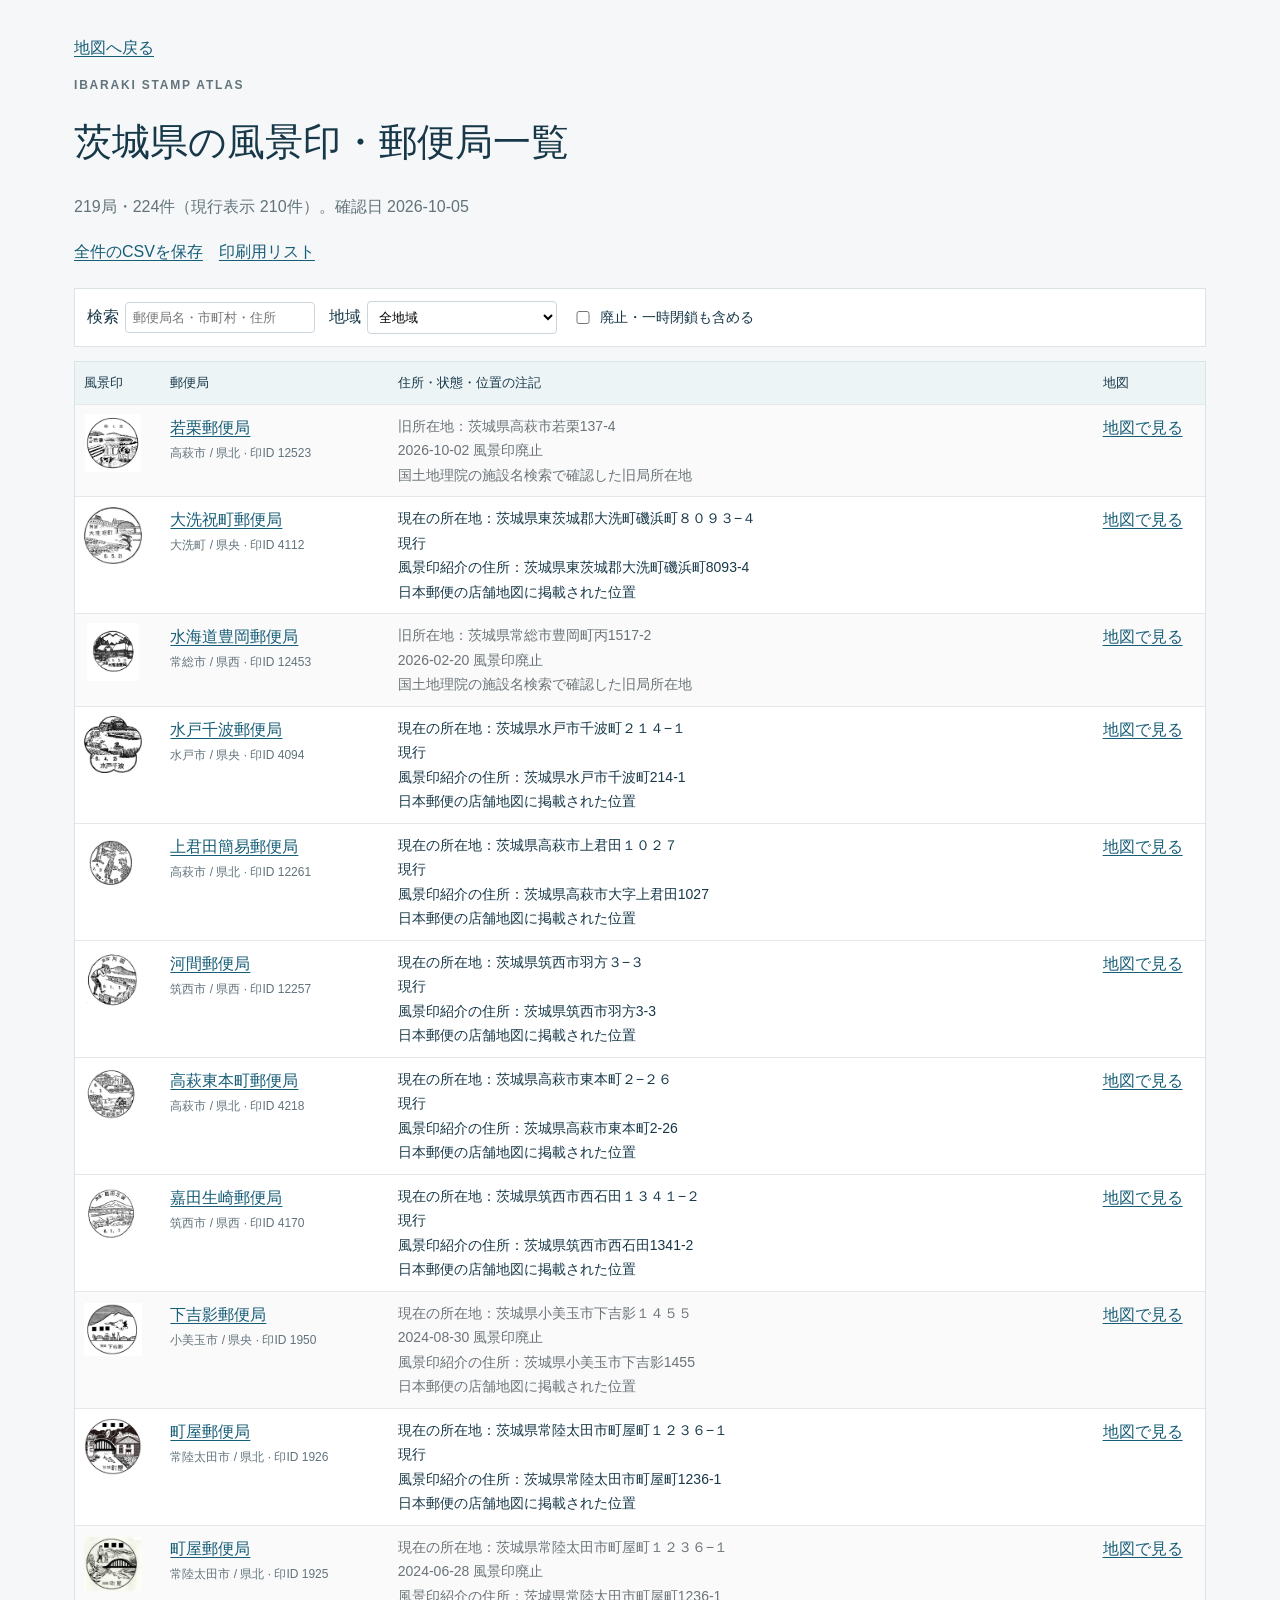
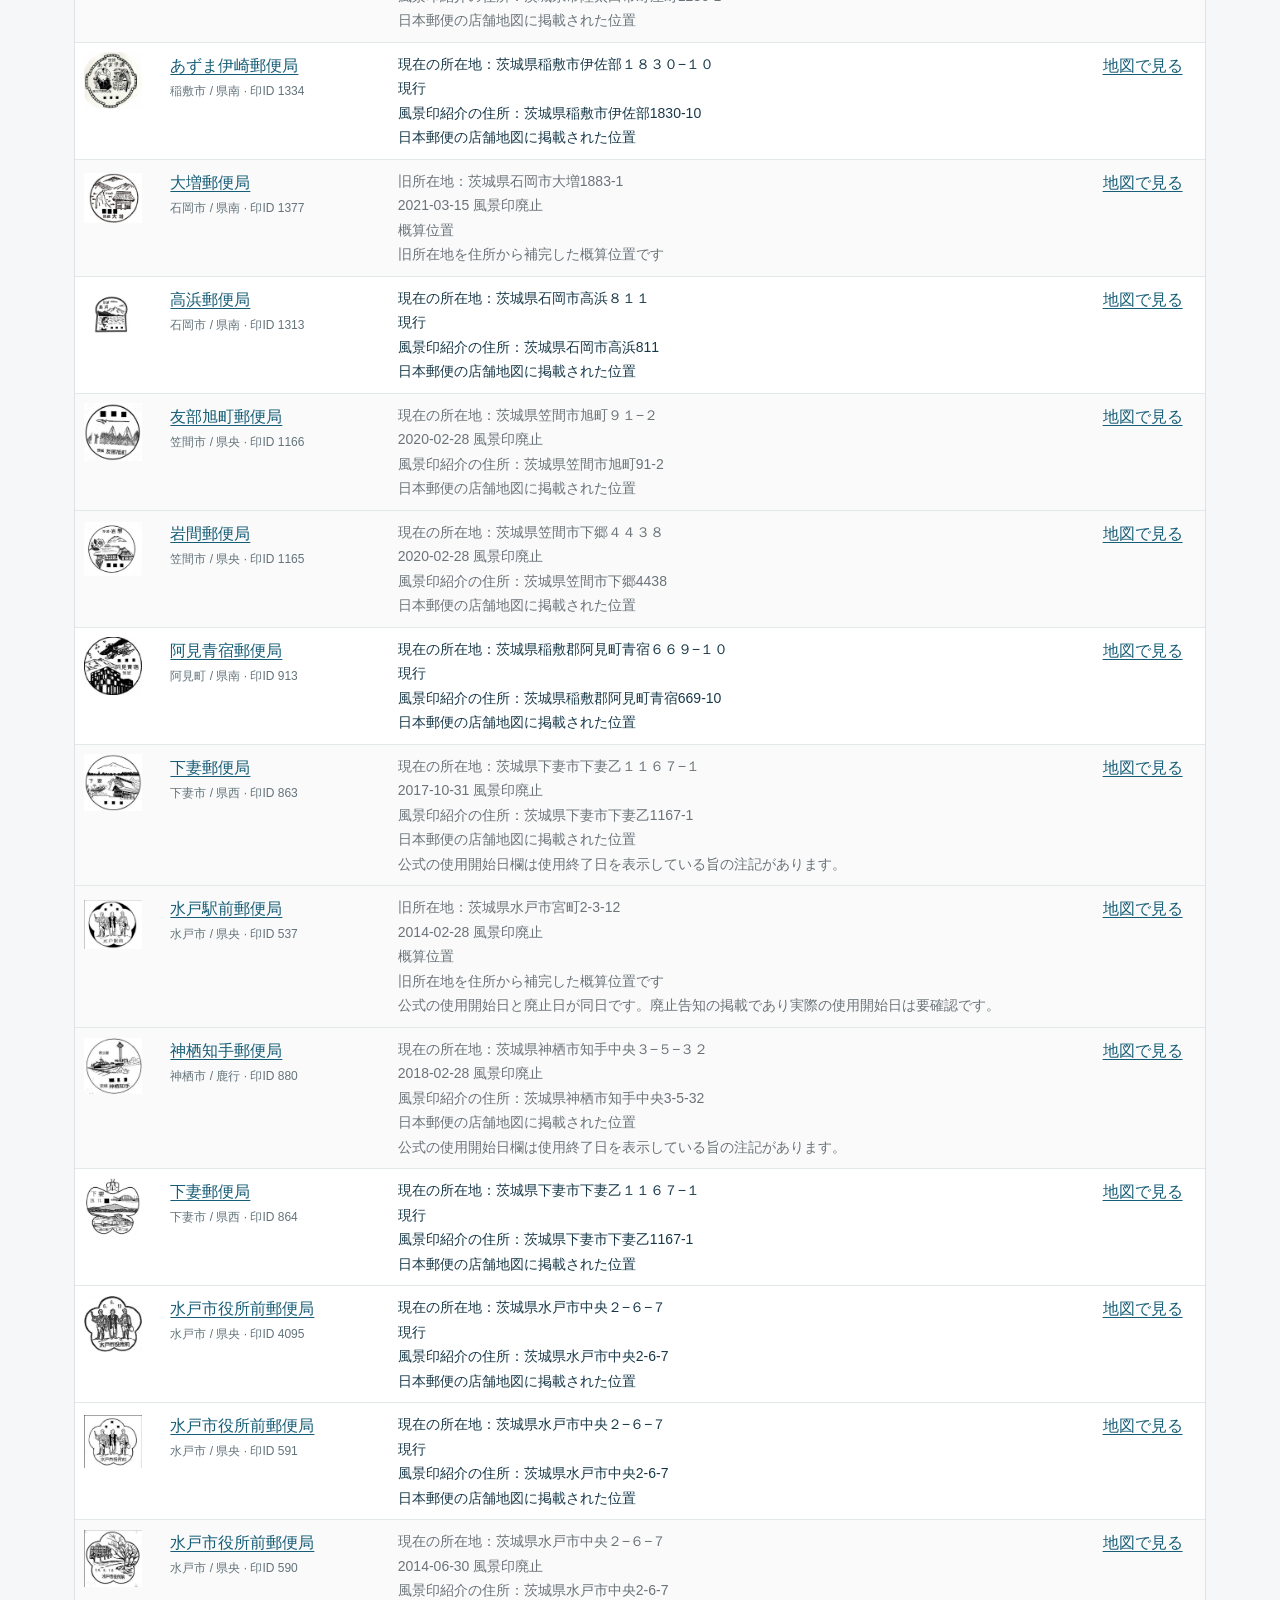
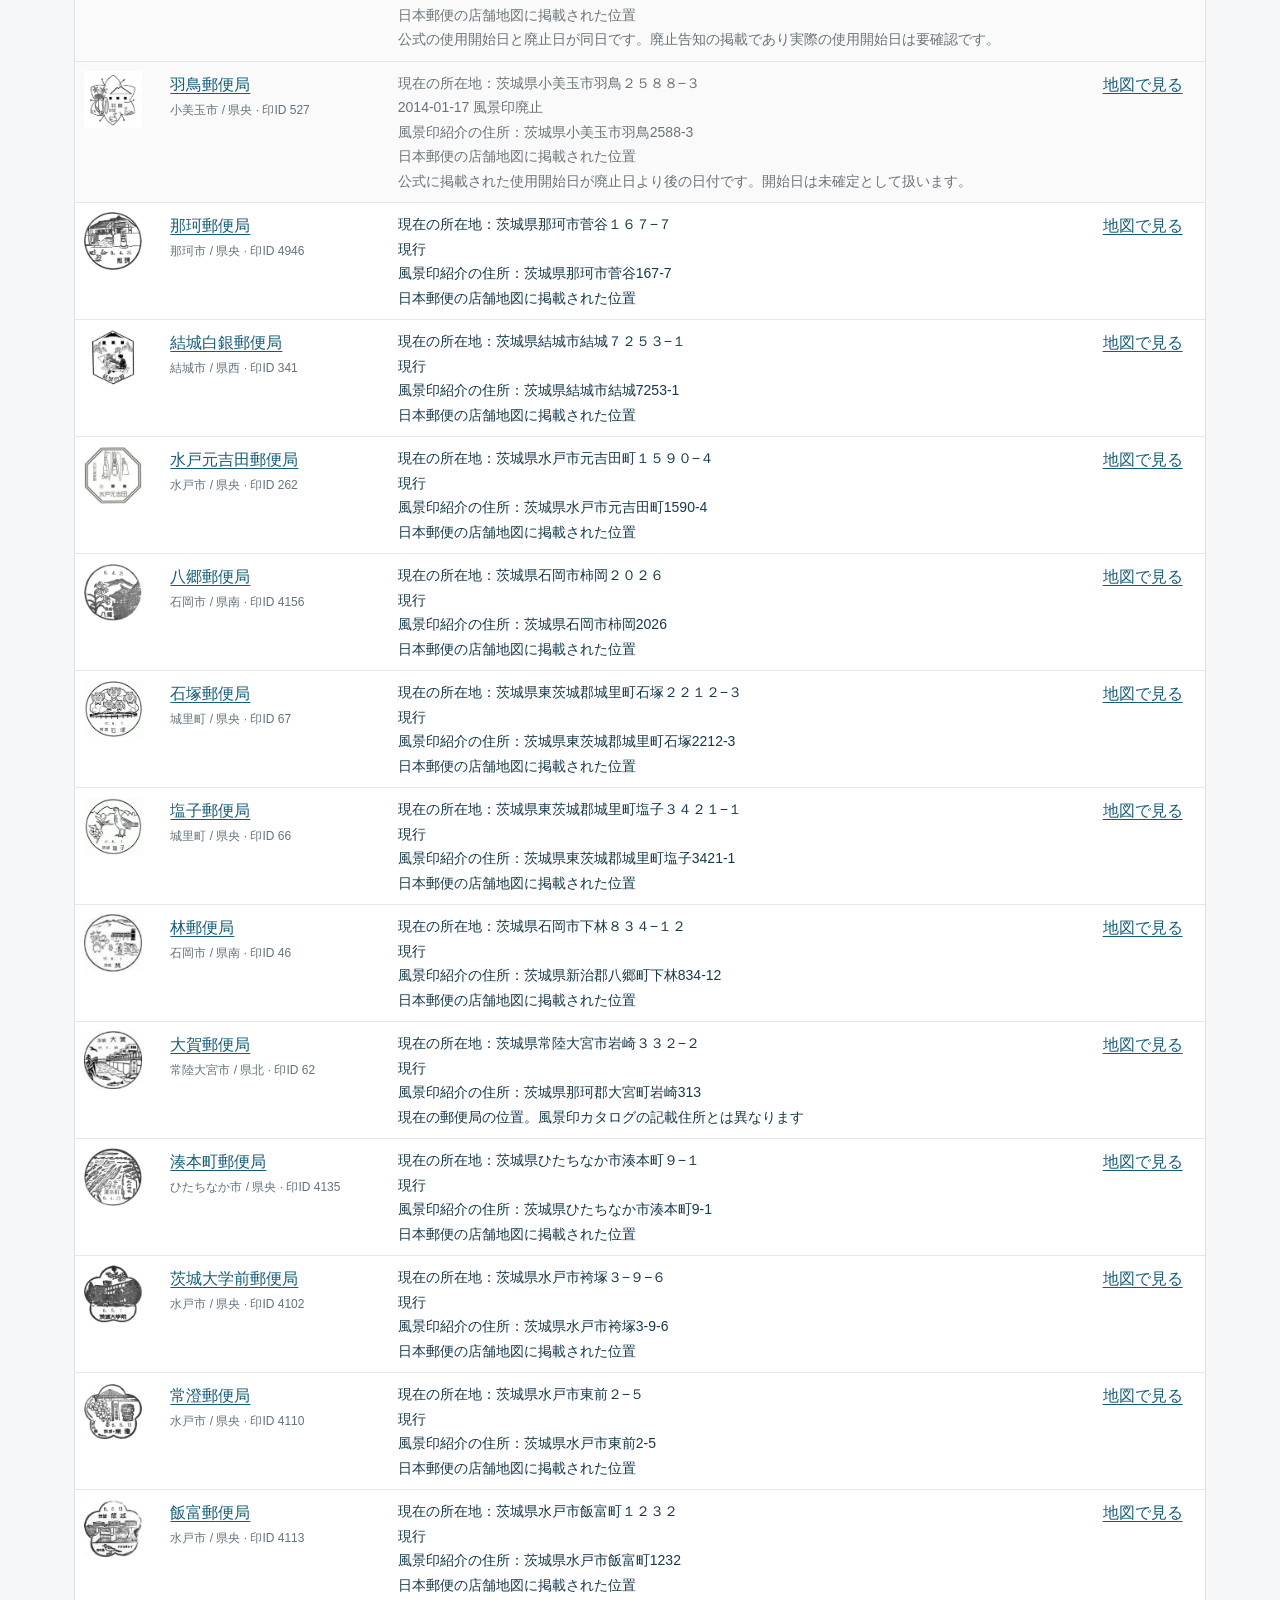
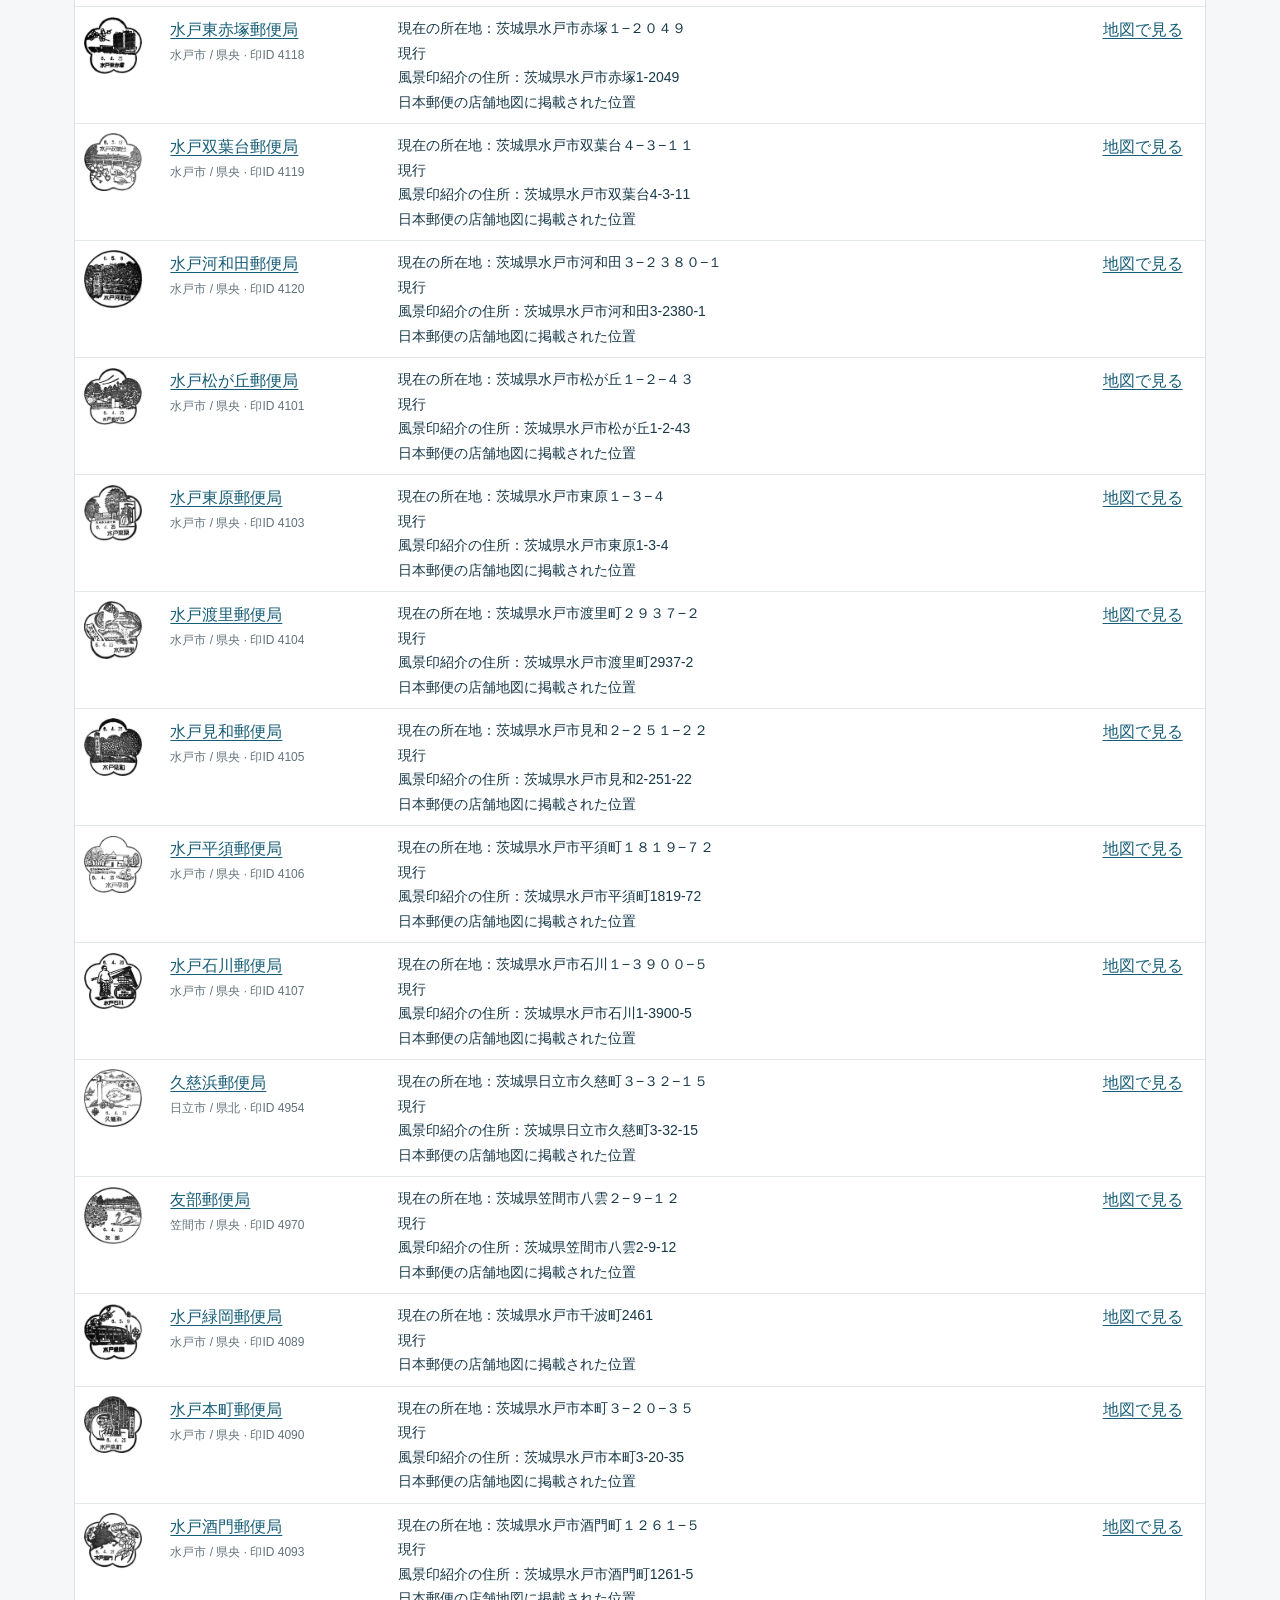
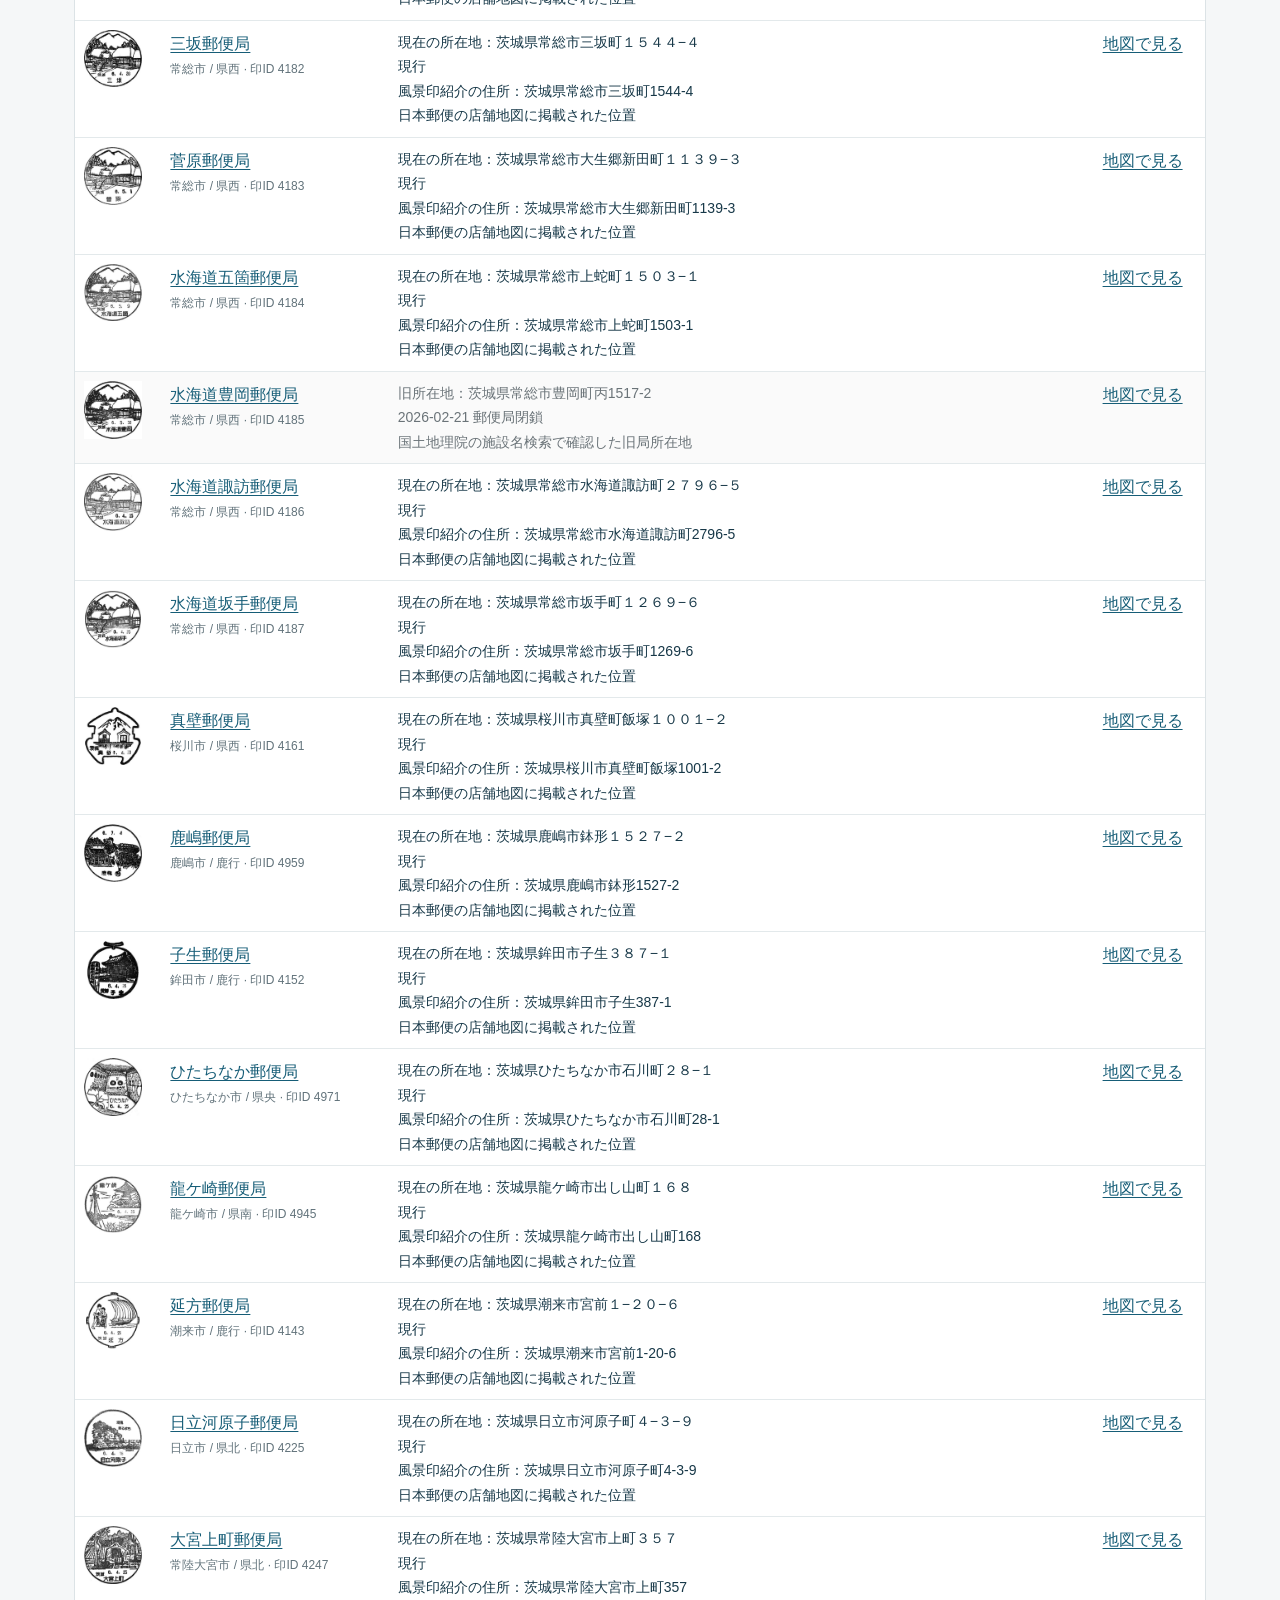
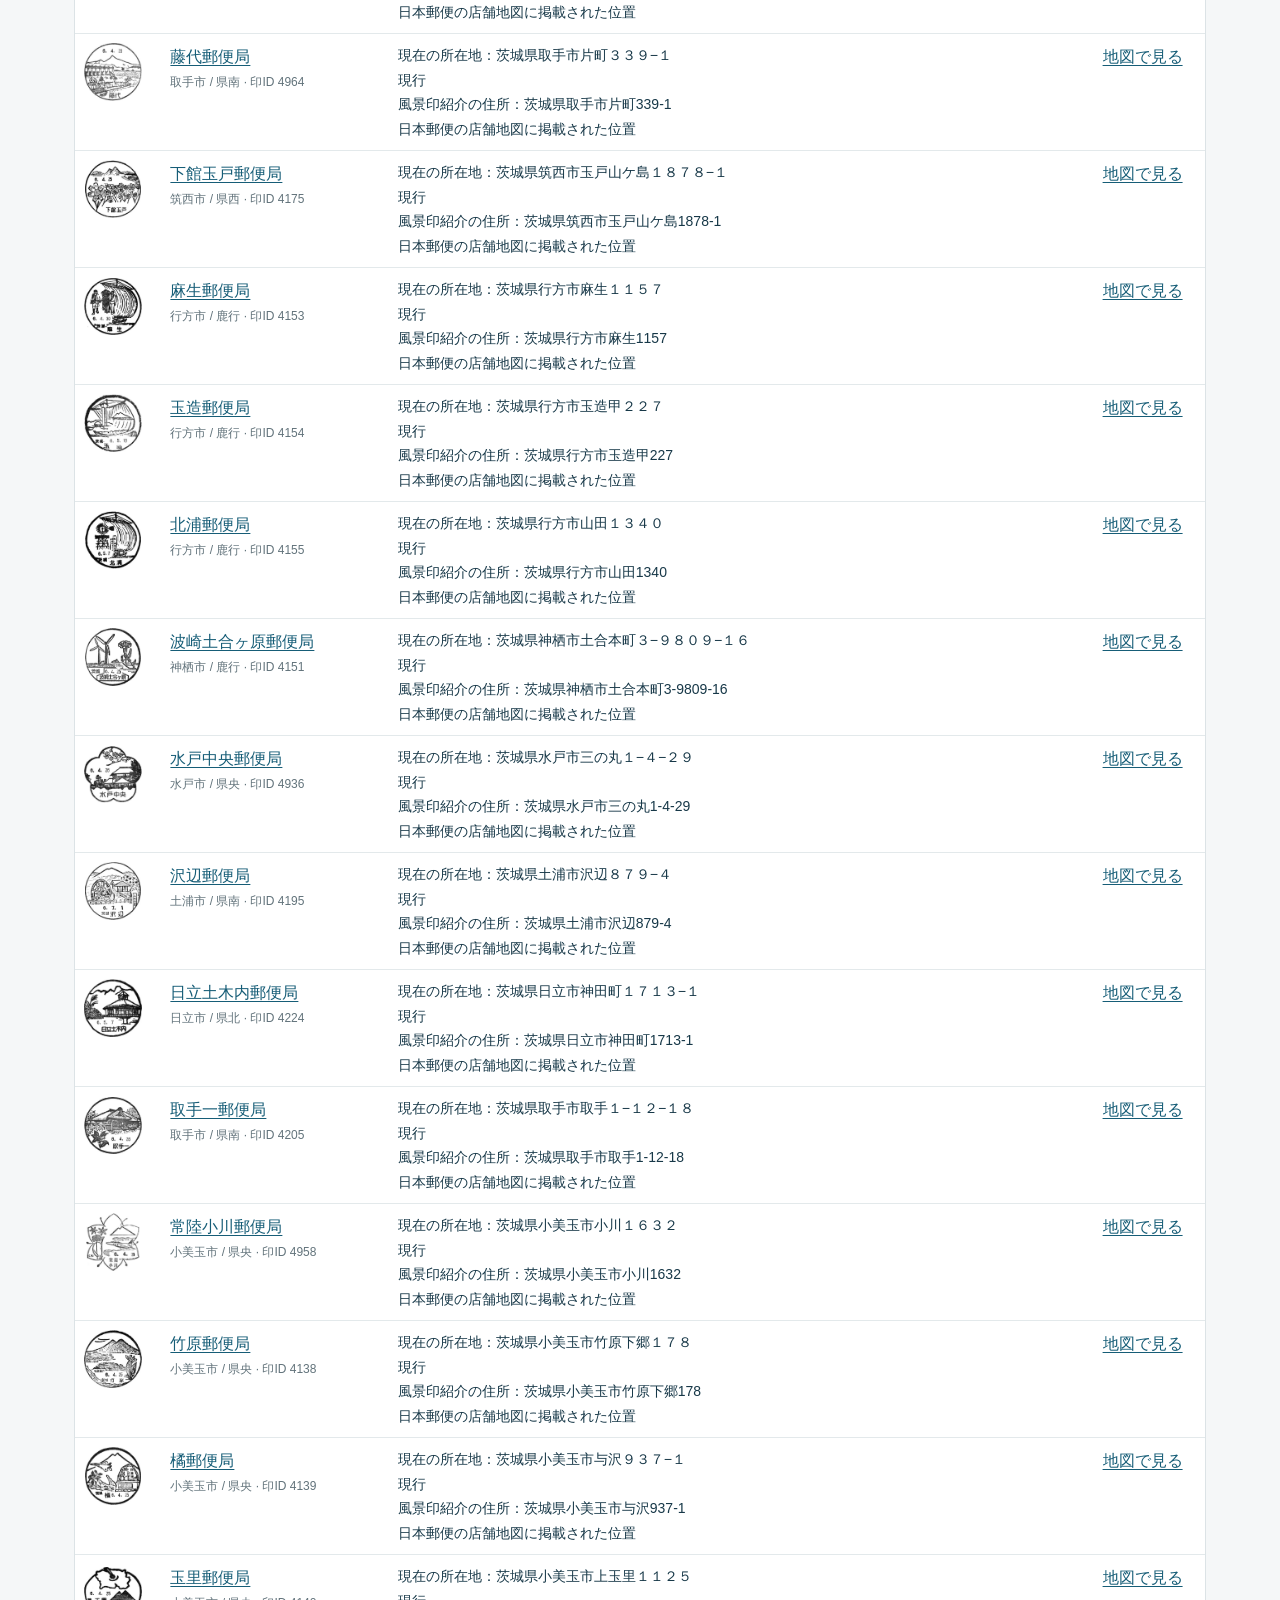
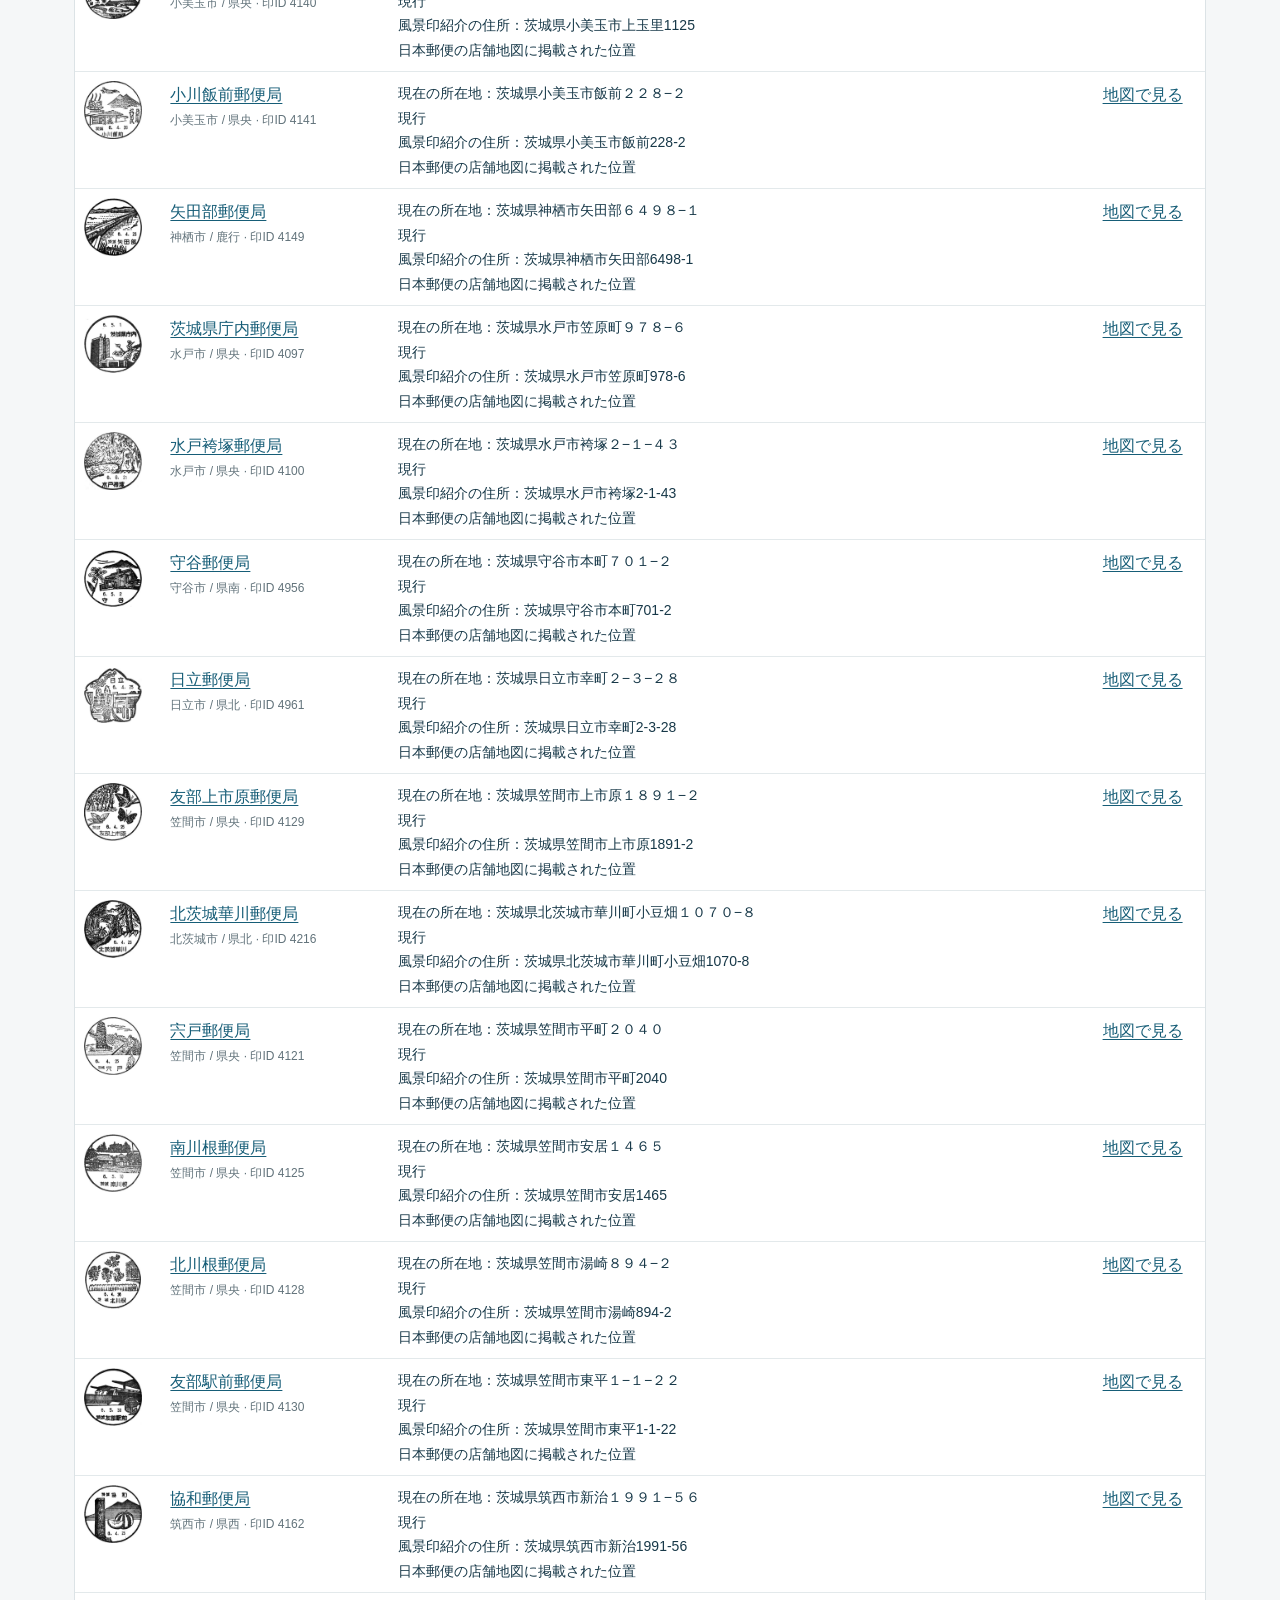
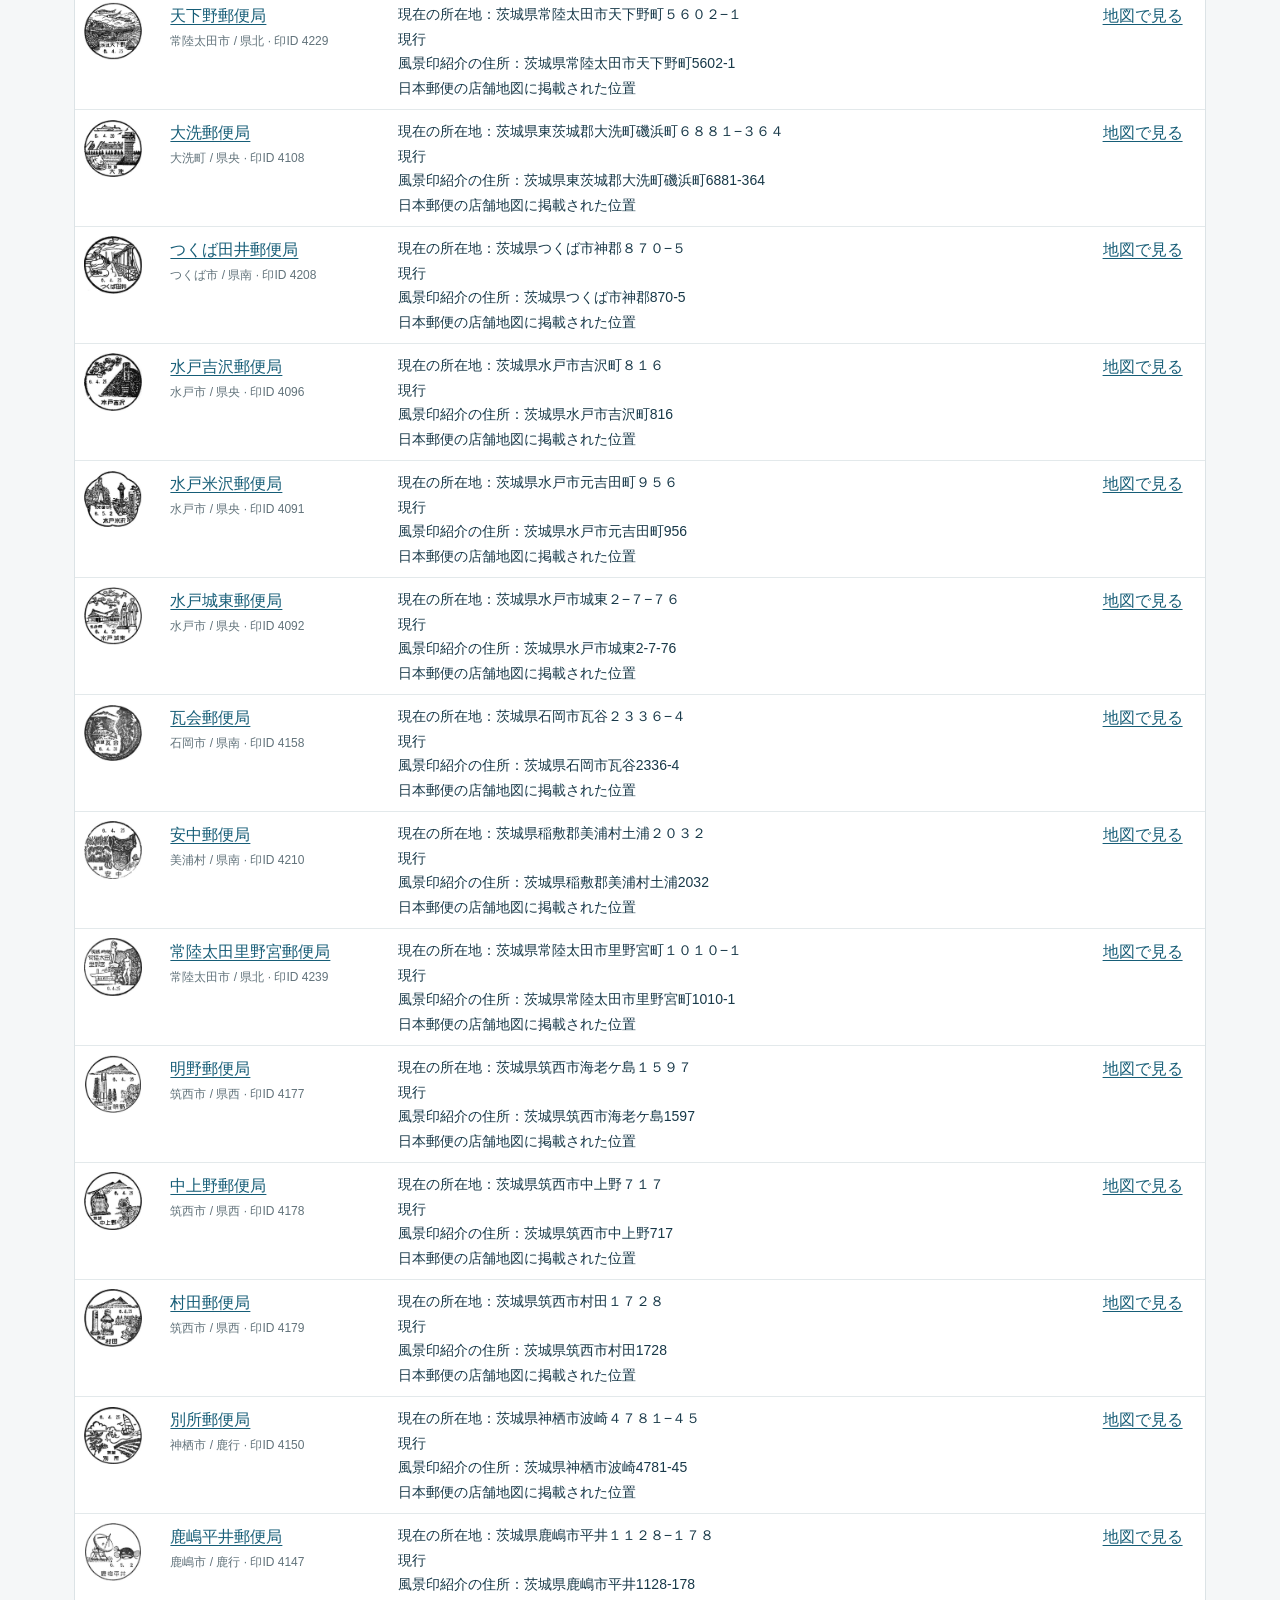
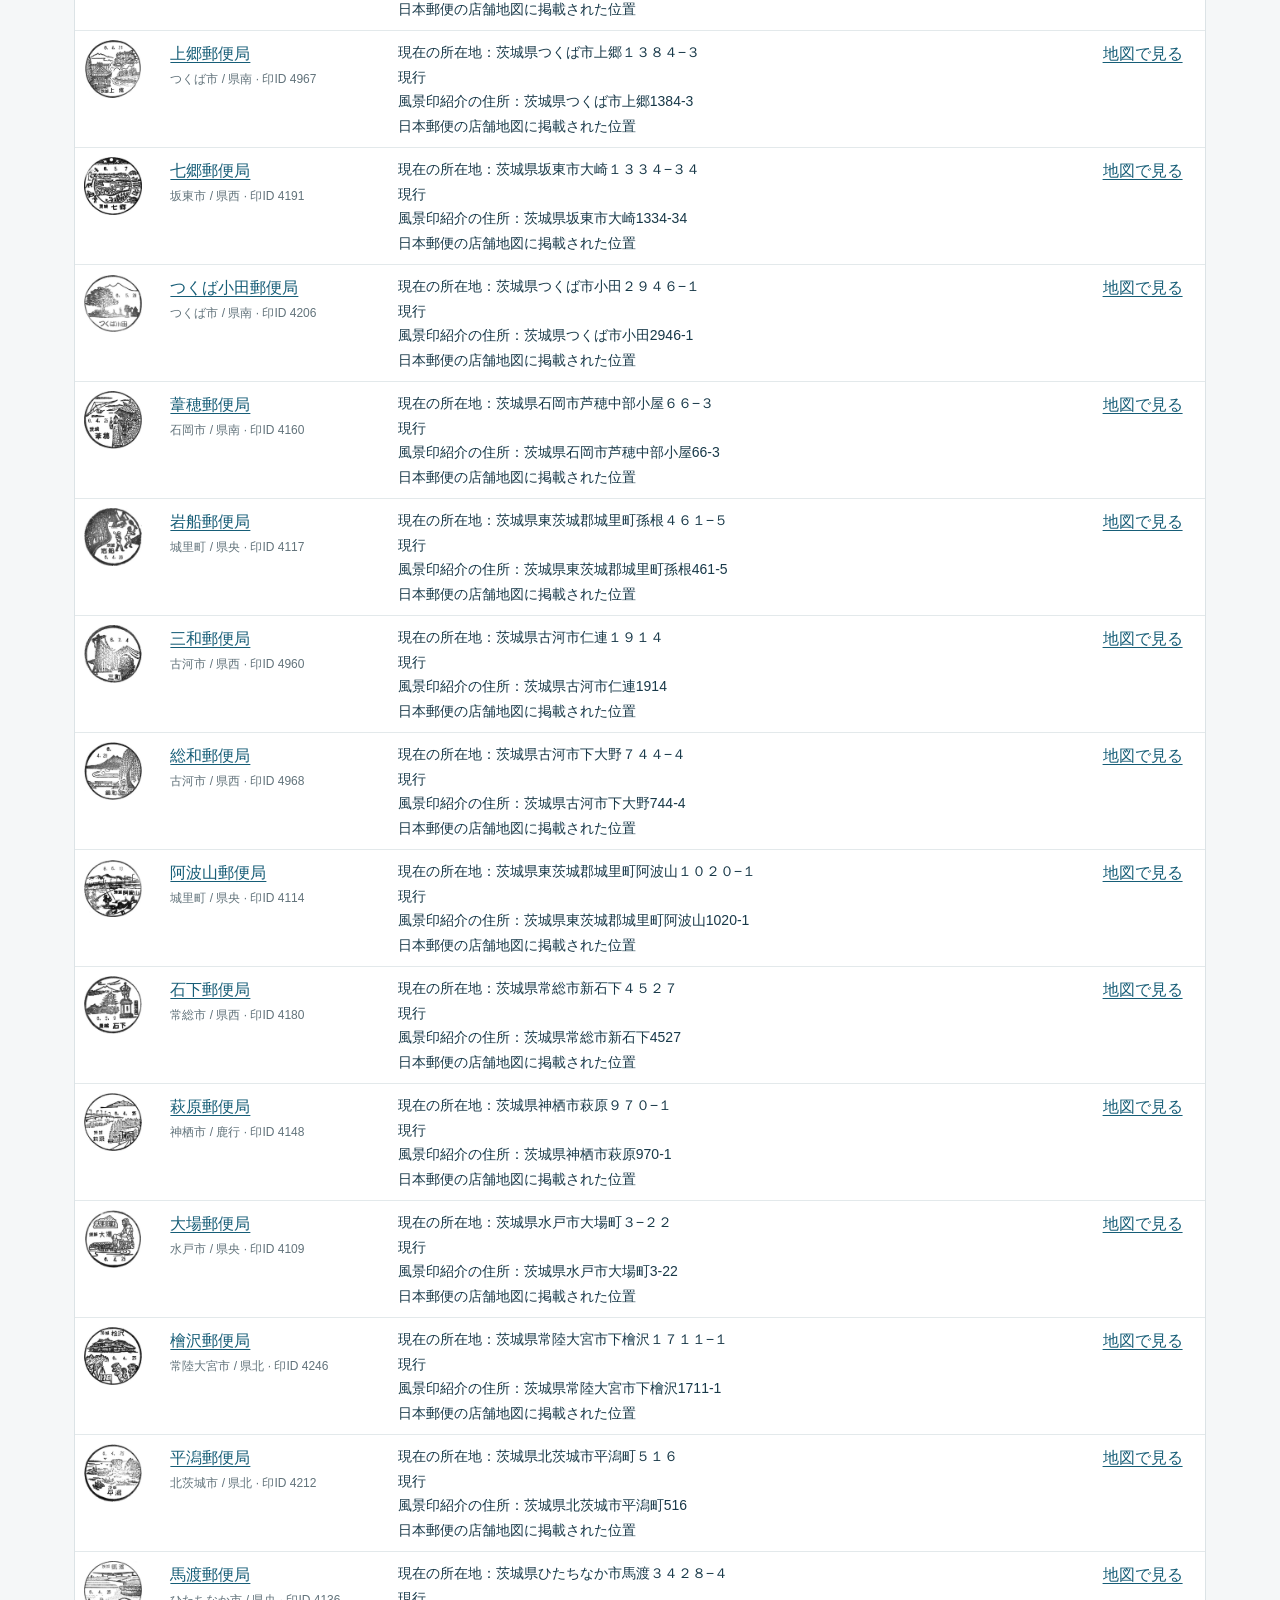
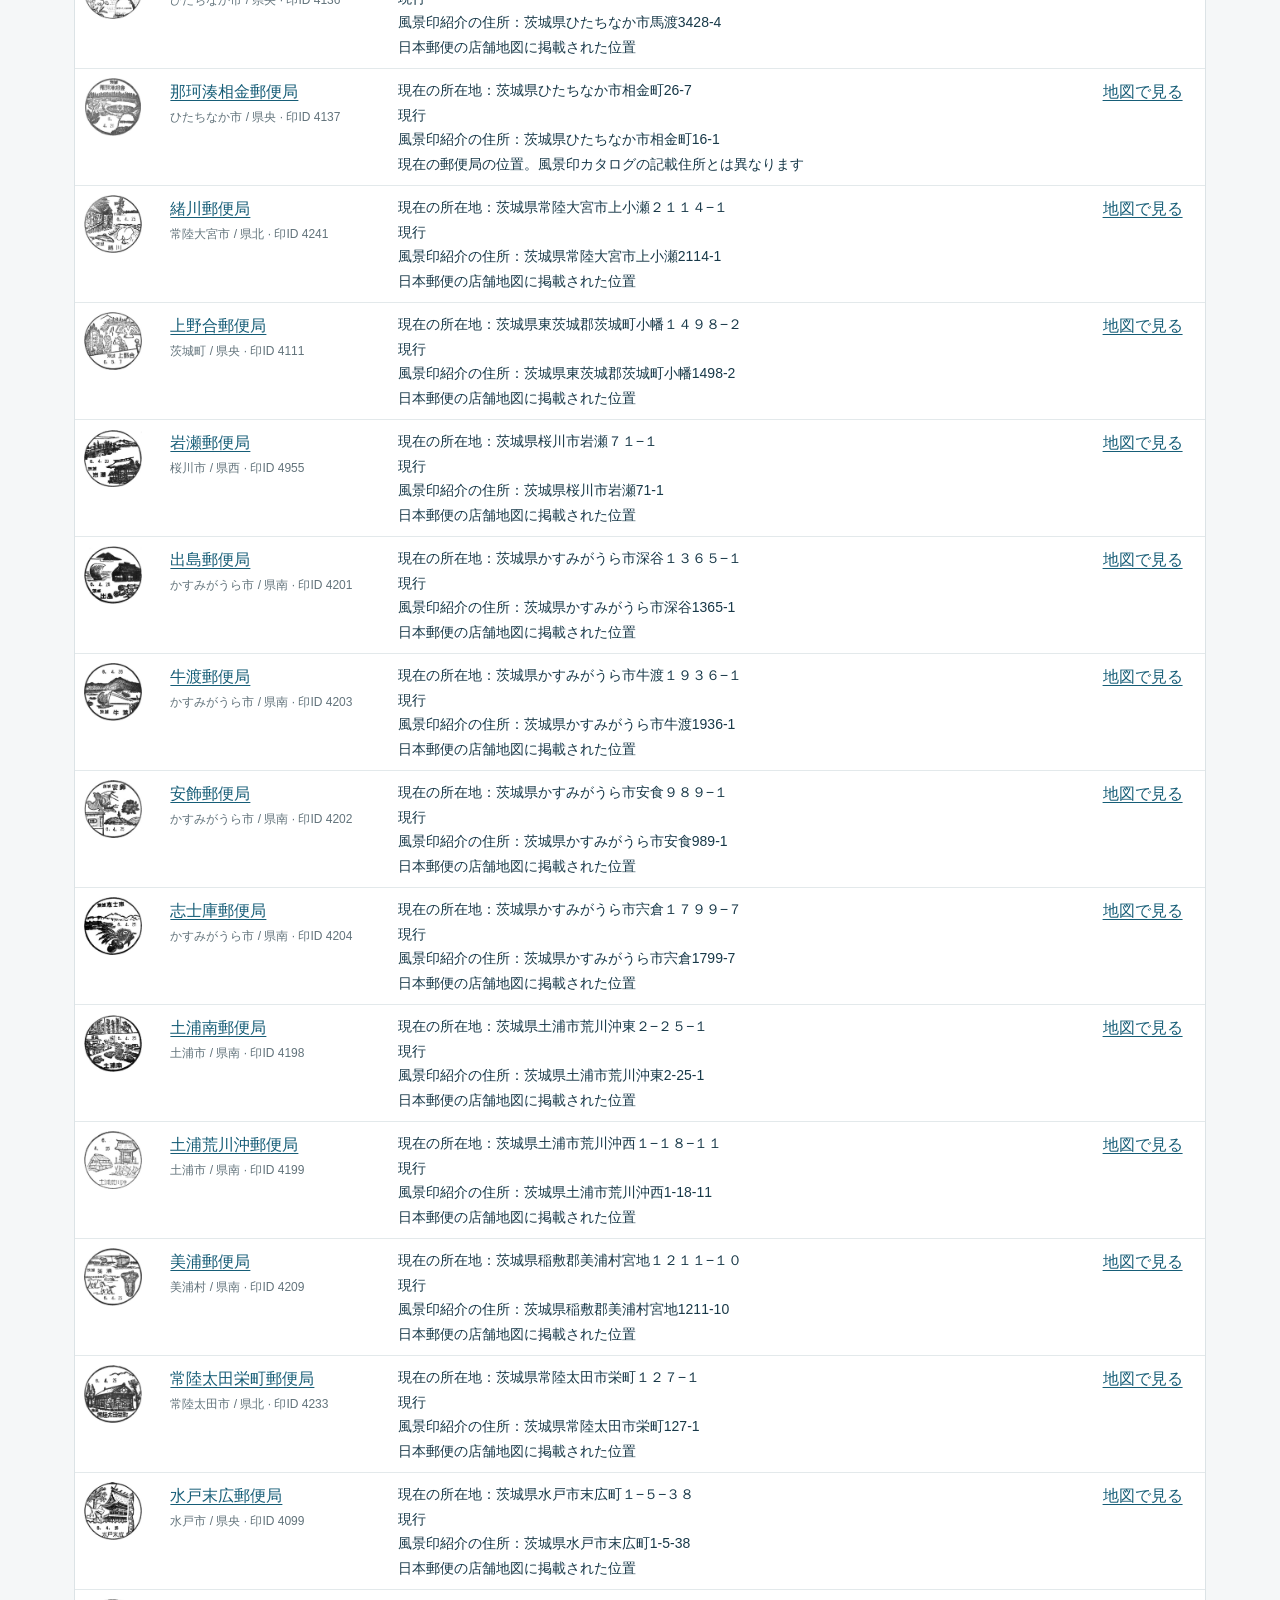
==== commit 1d080225: "Complete v2 unified exports and filter navigation" ====
--- a/post-offices/index.html
+++ b/post-offices/index.html
@@ -1,224 +1,255 @@
-<!doctype html><html lang="ja"><head><meta charset="utf-8"><meta name="viewport" content="width=device-width,initial-scale=1"><title>茨城県の風景印・郵便局一覧｜茨城 風景印地図</title><meta name="description" content="茨城県の風景印224件を郵便局名・地域・住所で一覧できます。"><link rel="canonical" href="https://kojikomatsuzaki.github.io/ibaraki-fukeiin-map/post-offices/"><link rel="stylesheet" href="../style.css"><link rel="stylesheet" href="../directory.css"></head><body><header class="directory-header"><a href="../">← 地図へ戻る</a><p class="eyebrow">IBARAKI STAMP ATLAS</p><h1>茨城県の風景印・郵便局一覧</h1><p>219局・224件（現行表示 210件）。風景印画像は日本郵便の公式紹介ページへリンクしています。</p><nav><a href="../exports/stamps.csv">CSVをダウンロード</a><a href="../print/">印刷用リスト</a></nav></header><main class="directory-main"><div class="directory-tools"><label>検索 <input id="directory-search" type="search" placeholder="郵便局名・市町村・住所"></label><label>地域 <select id="directory-region"><option value="all">全地域</option><option value="県北">県北</option><option value="県央">県央</option><option value="鹿行">鹿行</option><option value="県南">県南</option><option value="県西">県西</option></select></label><label class="history-toggle"><input id="directory-history" type="checkbox"> 廃止・一時閉鎖を含める</label><span id="directory-count"></span></div><div class="table-wrap"><table><thead><tr><th>印</th><th>郵便局</th><th>住所・状態</th><th>地図</th></tr></thead><tbody id="directory-body"><tr class="historical" data-region="県北" data-status="2026-10-02 風景印廃止"><td><img src="../assets/stamps/12523.png" alt="若栗郵便局の風景印" loading="lazy"></td><td><a href="https://www.post.japanpost.jp/enjoy/culture/stamp/fuke/detail.php?id=12523" target="_blank" rel="noopener">若栗郵便局</a><small>高萩市 / 県北</small></td><td>茨城県高萩市若栗137-4<small>2026-10-02 風景印廃止</small></td><td><a class="map-link" href="../?q=若栗郵便局">地図で見る</a></td></tr>
-<tr class="" data-region="県央" data-status="現行"><td><img src="../assets/stamps/4112.jpg" alt="大洗祝町郵便局の風景印" loading="lazy"></td><td><a href="https://www.post.japanpost.jp/enjoy/culture/stamp/fuke/detail.php?id=4112" target="_blank" rel="noopener">大洗祝町郵便局</a><small>大洗町 / 県央</small></td><td>茨城県東茨城郡大洗町磯浜町８０９３−４<small>現行</small></td><td><a class="map-link" href="../?q=大洗祝町郵便局">地図で見る</a></td></tr>
-<tr class="historical" data-region="県西" data-status="2026-02-20 風景印廃止"><td><img src="../assets/stamps/12453.png" alt="水海道豊岡郵便局の風景印" loading="lazy"></td><td><a href="https://www.post.japanpost.jp/enjoy/culture/stamp/fuke/detail.php?id=12453" target="_blank" rel="noopener">水海道豊岡郵便局</a><small>常総市 / 県西</small></td><td>茨城県常総市豊岡町丙1517-2<small>2026-02-20 風景印廃止</small></td><td><a class="map-link" href="../?q=水海道豊岡郵便局">地図で見る</a></td></tr>
-<tr class="" data-region="県央" data-status="現行"><td><img src="../assets/stamps/4094.jpg" alt="水戸千波郵便局の風景印" loading="lazy"></td><td><a href="https://www.post.japanpost.jp/enjoy/culture/stamp/fuke/detail.php?id=4094" target="_blank" rel="noopener">水戸千波郵便局</a><small>水戸市 / 県央</small></td><td>茨城県水戸市千波町２１４−１<small>現行</small></td><td><a class="map-link" href="../?q=水戸千波郵便局">地図で見る</a></td></tr>
-<tr class="" data-region="県北" data-status="現行"><td><img src="../assets/stamps/12261.png" alt="上君田簡易郵便局の風景印" loading="lazy"></td><td><a href="https://www.post.japanpost.jp/enjoy/culture/stamp/fuke/detail.php?id=12261" target="_blank" rel="noopener">上君田簡易郵便局</a><small>高萩市 / 県北</small></td><td>茨城県高萩市上君田１０２７<small>現行</small></td><td><a class="map-link" href="../?q=上君田簡易郵便局">地図で見る</a></td></tr>
-<tr class="" data-region="県西" data-status="現行"><td><img src="../assets/stamps/12257.png" alt="河間郵便局の風景印" loading="lazy"></td><td><a href="https://www.post.japanpost.jp/enjoy/culture/stamp/fuke/detail.php?id=12257" target="_blank" rel="noopener">河間郵便局</a><small>筑西市 / 県西</small></td><td>茨城県筑西市羽方３−３<small>現行</small></td><td><a class="map-link" href="../?q=河間郵便局">地図で見る</a></td></tr>
-<tr class="" data-region="県北" data-status="現行"><td><img src="../assets/stamps/4218.png" alt="高萩東本町郵便局の風景印" loading="lazy"></td><td><a href="https://www.post.japanpost.jp/enjoy/culture/stamp/fuke/detail.php?id=4218" target="_blank" rel="noopener">高萩東本町郵便局</a><small>高萩市 / 県北</small></td><td>茨城県高萩市東本町２−２６<small>現行</small></td><td><a class="map-link" href="../?q=高萩東本町郵便局">地図で見る</a></td></tr>
-<tr class="" data-region="県西" data-status="現行"><td><img src="../assets/stamps/4170.png" alt="嘉田生崎郵便局の風景印" loading="lazy"></td><td><a href="https://www.post.japanpost.jp/enjoy/culture/stamp/fuke/detail.php?id=4170" target="_blank" rel="noopener">嘉田生崎郵便局</a><small>筑西市 / 県西</small></td><td>茨城県筑西市西石田１３４１−２<small>現行</small></td><td><a class="map-link" href="../?q=嘉田生崎郵便局">地図で見る</a></td></tr>
-<tr class="historical" data-region="県央" data-status="2024-08-30 風景印廃止"><td><img src="../assets/stamps/1950.png" alt="下吉影郵便局の風景印" loading="lazy"></td><td><a href="https://www.post.japanpost.jp/enjoy/culture/stamp/fuke/detail.php?id=1950" target="_blank" rel="noopener">下吉影郵便局</a><small>小美玉市 / 県央</small></td><td>茨城県小美玉市下吉影１４５５<small>2024-08-30 風景印廃止</small></td><td><a class="map-link" href="../?q=下吉影郵便局">地図で見る</a></td></tr>
-<tr class="" data-region="県北" data-status="現行"><td><img src="../assets/stamps/1926.png" alt="町屋郵便局の風景印" loading="lazy"></td><td><a href="https://www.post.japanpost.jp/enjoy/culture/stamp/fuke/detail.php?id=1926" target="_blank" rel="noopener">町屋郵便局</a><small>常陸太田市 / 県北</small></td><td>茨城県常陸太田市町屋町１２３６−１<small>現行</small></td><td><a class="map-link" href="../?q=町屋郵便局">地図で見る</a></td></tr>
-<tr class="historical" data-region="県北" data-status="2024-06-28 風景印廃止"><td><img src="../assets/stamps/1925.png" alt="町屋郵便局の風景印" loading="lazy"></td><td><a href="https://www.post.japanpost.jp/enjoy/culture/stamp/fuke/detail.php?id=1925" target="_blank" rel="noopener">町屋郵便局</a><small>常陸太田市 / 県北</small></td><td>茨城県常陸太田市町屋町１２３６−１<small>2024-06-28 風景印廃止</small></td><td><a class="map-link" href="../?q=町屋郵便局">地図で見る</a></td></tr>
-<tr class="" data-region="県南" data-status="現行"><td><img src="../assets/stamps/1334.png" alt="あずま伊崎郵便局の風景印" loading="lazy"></td><td><a href="https://www.post.japanpost.jp/enjoy/culture/stamp/fuke/detail.php?id=1334" target="_blank" rel="noopener">あずま伊崎郵便局</a><small>稲敷市 / 県南</small></td><td>茨城県稲敷市伊佐部１８３０−１０<small>現行</small></td><td><a class="map-link" href="../?q=あずま伊崎郵便局">地図で見る</a></td></tr>
-<tr class="historical" data-region="県南" data-status="2021-03-15 風景印廃止"><td><img src="../assets/stamps/1377.jpg" alt="大増郵便局の風景印" loading="lazy"></td><td><a href="https://www.post.japanpost.jp/enjoy/culture/stamp/fuke/detail.php?id=1377" target="_blank" rel="noopener">大増郵便局</a><small>石岡市 / 県南</small></td><td>茨城県石岡市大増1883-1<small>2021-03-15 風景印廃止</small></td><td><a class="map-link" href="../?q=大増郵便局">地図で見る</a></td></tr>
-<tr class="" data-region="県南" data-status="現行"><td><img src="../assets/stamps/1313.jpg" alt="高浜郵便局の風景印" loading="lazy"></td><td><a href="https://www.post.japanpost.jp/enjoy/culture/stamp/fuke/detail.php?id=1313" target="_blank" rel="noopener">高浜郵便局</a><small>石岡市 / 県南</small></td><td>茨城県石岡市高浜８１１<small>現行</small></td><td><a class="map-link" href="../?q=高浜郵便局">地図で見る</a></td></tr>
-<tr class="historical" data-region="県央" data-status="2020-02-28 風景印廃止"><td><img src="../assets/stamps/1166.jpg" alt="友部旭町郵便局の風景印" loading="lazy"></td><td><a href="https://www.post.japanpost.jp/enjoy/culture/stamp/fuke/detail.php?id=1166" target="_blank" rel="noopener">友部旭町郵便局</a><small>笠間市 / 県央</small></td><td>茨城県笠間市旭町９１−２<small>2020-02-28 風景印廃止</small></td><td><a class="map-link" href="../?q=友部旭町郵便局">地図で見る</a></td></tr>
-<tr class="historical" data-region="県央" data-status="2020-02-28 風景印廃止"><td><img src="../assets/stamps/1165.jpg" alt="岩間郵便局の風景印" loading="lazy"></td><td><a href="https://www.post.japanpost.jp/enjoy/culture/stamp/fuke/detail.php?id=1165" target="_blank" rel="noopener">岩間郵便局</a><small>笠間市 / 県央</small></td><td>茨城県笠間市下郷４４３８<small>2020-02-28 風景印廃止</small></td><td><a class="map-link" href="../?q=岩間郵便局">地図で見る</a></td></tr>
-<tr class="" data-region="県南" data-status="現行"><td><img src="../assets/stamps/913.jpg" alt="阿見青宿郵便局の風景印" loading="lazy"></td><td><a href="https://www.post.japanpost.jp/enjoy/culture/stamp/fuke/detail.php?id=913" target="_blank" rel="noopener">阿見青宿郵便局</a><small>阿見町 / 県南</small></td><td>茨城県稲敷郡阿見町青宿６６９−１０<small>現行</small></td><td><a class="map-link" href="../?q=阿見青宿郵便局">地図で見る</a></td></tr>
-<tr class="historical" data-region="県西" data-status="2017-10-31 風景印廃止"><td><img src="../assets/stamps/863.jpg" alt="下妻郵便局の風景印" loading="lazy"></td><td><a href="https://www.post.japanpost.jp/enjoy/culture/stamp/fuke/detail.php?id=863" target="_blank" rel="noopener">下妻郵便局</a><small>下妻市 / 県西</small></td><td>茨城県下妻市下妻乙１１６７−１<small>2017-10-31 風景印廃止</small></td><td><a class="map-link" href="../?q=下妻郵便局">地図で見る</a></td></tr>
-<tr class="historical" data-region="県央" data-status="2014-02-28 風景印廃止"><td><img src="../assets/stamps/537.jpg" alt="水戸駅前郵便局の風景印" loading="lazy"></td><td><a href="https://www.post.japanpost.jp/enjoy/culture/stamp/fuke/detail.php?id=537" target="_blank" rel="noopener">水戸駅前郵便局</a><small>水戸市 / 県央</small></td><td>茨城県水戸市宮町2-3-12<small>2014-02-28 風景印廃止</small></td><td><a class="map-link" href="../?q=水戸駅前郵便局">地図で見る</a></td></tr>
-<tr class="historical" data-region="鹿行" data-status="2018-02-28 風景印廃止"><td><img src="../assets/stamps/880.jpg" alt="神栖知手郵便局の風景印" loading="lazy"></td><td><a href="https://www.post.japanpost.jp/enjoy/culture/stamp/fuke/detail.php?id=880" target="_blank" rel="noopener">神栖知手郵便局</a><small>神栖市 / 鹿行</small></td><td>茨城県神栖市知手中央３−５−３２<small>2018-02-28 風景印廃止</small></td><td><a class="map-link" href="../?q=神栖知手郵便局">地図で見る</a></td></tr>
-<tr class="" data-region="県西" data-status="現行"><td><img src="../assets/stamps/864.jpg" alt="下妻郵便局の風景印" loading="lazy"></td><td><a href="https://www.post.japanpost.jp/enjoy/culture/stamp/fuke/detail.php?id=864" target="_blank" rel="noopener">下妻郵便局</a><small>下妻市 / 県西</small></td><td>茨城県下妻市下妻乙１１６７−１<small>現行</small></td><td><a class="map-link" href="../?q=下妻郵便局">地図で見る</a></td></tr>
-<tr class="" data-region="県央" data-status="現行"><td><img src="../assets/stamps/4095.jpg" alt="水戸市役所前郵便局の風景印" loading="lazy"></td><td><a href="https://www.post.japanpost.jp/enjoy/culture/stamp/fuke/detail.php?id=4095" target="_blank" rel="noopener">水戸市役所前郵便局</a><small>水戸市 / 県央</small></td><td>茨城県水戸市中央２−６−７<small>現行</small></td><td><a class="map-link" href="../?q=水戸市役所前郵便局">地図で見る</a></td></tr>
-<tr class="" data-region="県央" data-status="現行"><td><img src="../assets/stamps/591.jpg" alt="水戸市役所前郵便局の風景印" loading="lazy"></td><td><a href="https://www.post.japanpost.jp/enjoy/culture/stamp/fuke/detail.php?id=591" target="_blank" rel="noopener">水戸市役所前郵便局</a><small>水戸市 / 県央</small></td><td>茨城県水戸市中央２−６−７<small>現行</small></td><td><a class="map-link" href="../?q=水戸市役所前郵便局">地図で見る</a></td></tr>
-<tr class="historical" data-region="県央" data-status="2014-06-30 風景印廃止"><td><img src="../assets/stamps/590.jpg" alt="水戸市役所前郵便局の風景印" loading="lazy"></td><td><a href="https://www.post.japanpost.jp/enjoy/culture/stamp/fuke/detail.php?id=590" target="_blank" rel="noopener">水戸市役所前郵便局</a><small>水戸市 / 県央</small></td><td>茨城県水戸市中央２−６−７<small>2014-06-30 風景印廃止</small></td><td><a class="map-link" href="../?q=水戸市役所前郵便局">地図で見る</a></td></tr>
-<tr class="historical" data-region="県央" data-status="2014-01-17 風景印廃止"><td><img src="../assets/stamps/527.jpg" alt="羽鳥郵便局の風景印" loading="lazy"></td><td><a href="https://www.post.japanpost.jp/enjoy/culture/stamp/fuke/detail.php?id=527" target="_blank" rel="noopener">羽鳥郵便局</a><small>小美玉市 / 県央</small></td><td>茨城県小美玉市羽鳥２５８８−３<small>2014-01-17 風景印廃止</small></td><td><a class="map-link" href="../?q=羽鳥郵便局">地図で見る</a></td></tr>
-<tr class="" data-region="県央" data-status="現行"><td><img src="../assets/stamps/4946.jpg" alt="那珂郵便局の風景印" loading="lazy"></td><td><a href="https://www.post.japanpost.jp/enjoy/culture/stamp/fuke/detail.php?id=4946" target="_blank" rel="noopener">那珂郵便局</a><small>那珂市 / 県央</small></td><td>茨城県那珂市菅谷１６７−７<small>現行</small></td><td><a class="map-link" href="../?q=那珂郵便局">地図で見る</a></td></tr>
-<tr class="" data-region="県西" data-status="現行"><td><img src="../assets/stamps/341.jpg" alt="結城白銀郵便局の風景印" loading="lazy"></td><td><a href="https://www.post.japanpost.jp/enjoy/culture/stamp/fuke/detail.php?id=341" target="_blank" rel="noopener">結城白銀郵便局</a><small>結城市 / 県西</small></td><td>茨城県結城市結城７２５３−１<small>現行</small></td><td><a class="map-link" href="../?q=結城白銀郵便局">地図で見る</a></td></tr>
-<tr class="" data-region="県央" data-status="現行"><td><img src="../assets/stamps/262.jpg" alt="水戸元吉田郵便局の風景印" loading="lazy"></td><td><a href="https://www.post.japanpost.jp/enjoy/culture/stamp/fuke/detail.php?id=262" target="_blank" rel="noopener">水戸元吉田郵便局</a><small>水戸市 / 県央</small></td><td>茨城県水戸市元吉田町１５９０−４<small>現行</small></td><td><a class="map-link" href="../?q=水戸元吉田郵便局">地図で見る</a></td></tr>
-<tr class="" data-region="県南" data-status="現行"><td><img src="../assets/stamps/4156.jpg" alt="八郷郵便局の風景印" loading="lazy"></td><td><a href="https://www.post.japanpost.jp/enjoy/culture/stamp/fuke/detail.php?id=4156" target="_blank" rel="noopener">八郷郵便局</a><small>石岡市 / 県南</small></td><td>茨城県石岡市柿岡２０２６<small>現行</small></td><td><a class="map-link" href="../?q=八郷郵便局">地図で見る</a></td></tr>
-<tr class="" data-region="県央" data-status="現行"><td><img src="../assets/stamps/67.gif" alt="石塚郵便局の風景印" loading="lazy"></td><td><a href="https://www.post.japanpost.jp/enjoy/culture/stamp/fuke/detail.php?id=67" target="_blank" rel="noopener">石塚郵便局</a><small>城里町 / 県央</small></td><td>茨城県東茨城郡城里町石塚２２１２−３<small>現行</small></td><td><a class="map-link" href="../?q=石塚郵便局">地図で見る</a></td></tr>
-<tr class="" data-region="県央" data-status="現行"><td><img src="../assets/stamps/66.gif" alt="塩子郵便局の風景印" loading="lazy"></td><td><a href="https://www.post.japanpost.jp/enjoy/culture/stamp/fuke/detail.php?id=66" target="_blank" rel="noopener">塩子郵便局</a><small>城里町 / 県央</small></td><td>茨城県東茨城郡城里町塩子３４２１−１<small>現行</small></td><td><a class="map-link" href="../?q=塩子郵便局">地図で見る</a></td></tr>
-<tr class="" data-region="県南" data-status="現行"><td><img src="../assets/stamps/46.jpg" alt="林郵便局の風景印" loading="lazy"></td><td><a href="https://www.post.japanpost.jp/enjoy/culture/stamp/fuke/detail.php?id=46" target="_blank" rel="noopener">林郵便局</a><small>石岡市 / 県南</small></td><td>茨城県石岡市下林８３４−１２<small>現行</small></td><td><a class="map-link" href="../?q=林郵便局">地図で見る</a></td></tr>
-<tr class="" data-region="県北" data-status="現行"><td><img src="../assets/stamps/62.jpg" alt="大賀郵便局の風景印" loading="lazy"></td><td><a href="https://www.post.japanpost.jp/enjoy/culture/stamp/fuke/detail.php?id=62" target="_blank" rel="noopener">大賀郵便局</a><small>常陸大宮市 / 県北</small></td><td>茨城県常陸大宮市岩崎３３２−２<small>現行</small></td><td><a class="map-link" href="../?q=大賀郵便局">地図で見る</a></td></tr>
-<tr class="" data-region="県央" data-status="現行"><td><img src="../assets/stamps/4135.jpg" alt="湊本町郵便局の風景印" loading="lazy"></td><td><a href="https://www.post.japanpost.jp/enjoy/culture/stamp/fuke/detail.php?id=4135" target="_blank" rel="noopener">湊本町郵便局</a><small>ひたちなか市 / 県央</small></td><td>茨城県ひたちなか市湊本町９−１<small>現行</small></td><td><a class="map-link" href="../?q=湊本町郵便局">地図で見る</a></td></tr>
-<tr class="" data-region="県央" data-status="現行"><td><img src="../assets/stamps/4102.jpg" alt="茨城大学前郵便局の風景印" loading="lazy"></td><td><a href="https://www.post.japanpost.jp/enjoy/culture/stamp/fuke/detail.php?id=4102" target="_blank" rel="noopener">茨城大学前郵便局</a><small>水戸市 / 県央</small></td><td>茨城県水戸市袴塚３−９−６<small>現行</small></td><td><a class="map-link" href="../?q=茨城大学前郵便局">地図で見る</a></td></tr>
-<tr class="" data-region="県央" data-status="現行"><td><img src="../assets/stamps/4110.jpg" alt="常澄郵便局の風景印" loading="lazy"></td><td><a href="https://www.post.japanpost.jp/enjoy/culture/stamp/fuke/detail.php?id=4110" target="_blank" rel="noopener">常澄郵便局</a><small>水戸市 / 県央</small></td><td>茨城県水戸市東前２−５<small>現行</small></td><td><a class="map-link" href="../?q=常澄郵便局">地図で見る</a></td></tr>
-<tr class="" data-region="県央" data-status="現行"><td><img src="../assets/stamps/4113.jpg" alt="飯富郵便局の風景印" loading="lazy"></td><td><a href="https://www.post.japanpost.jp/enjoy/culture/stamp/fuke/detail.php?id=4113" target="_blank" rel="noopener">飯富郵便局</a><small>水戸市 / 県央</small></td><td>茨城県水戸市飯富町１２３２<small>現行</small></td><td><a class="map-link" href="../?q=飯富郵便局">地図で見る</a></td></tr>
-<tr class="" data-region="県央" data-status="現行"><td><img src="../assets/stamps/4118.jpg" alt="水戸東赤塚郵便局の風景印" loading="lazy"></td><td><a href="https://www.post.japanpost.jp/enjoy/culture/stamp/fuke/detail.php?id=4118" target="_blank" rel="noopener">水戸東赤塚郵便局</a><small>水戸市 / 県央</small></td><td>茨城県水戸市赤塚１−２０４９<small>現行</small></td><td><a class="map-link" href="../?q=水戸東赤塚郵便局">地図で見る</a></td></tr>
-<tr class="" data-region="県央" data-status="現行"><td><img src="../assets/stamps/4119.jpg" alt="水戸双葉台郵便局の風景印" loading="lazy"></td><td><a href="https://www.post.japanpost.jp/enjoy/culture/stamp/fuke/detail.php?id=4119" target="_blank" rel="noopener">水戸双葉台郵便局</a><small>水戸市 / 県央</small></td><td>茨城県水戸市双葉台４−３−１１<small>現行</small></td><td><a class="map-link" href="../?q=水戸双葉台郵便局">地図で見る</a></td></tr>
-<tr class="" data-region="県央" data-status="現行"><td><img src="../assets/stamps/4120.jpg" alt="水戸河和田郵便局の風景印" loading="lazy"></td><td><a href="https://www.post.japanpost.jp/enjoy/culture/stamp/fuke/detail.php?id=4120" target="_blank" rel="noopener">水戸河和田郵便局</a><small>水戸市 / 県央</small></td><td>茨城県水戸市河和田３−２３８０−１<small>現行</small></td><td><a class="map-link" href="../?q=水戸河和田郵便局">地図で見る</a></td></tr>
-<tr class="" data-region="県央" data-status="現行"><td><img src="../assets/stamps/4101.jpg" alt="水戸松が丘郵便局の風景印" loading="lazy"></td><td><a href="https://www.post.japanpost.jp/enjoy/culture/stamp/fuke/detail.php?id=4101" target="_blank" rel="noopener">水戸松が丘郵便局</a><small>水戸市 / 県央</small></td><td>茨城県水戸市松が丘１−２−４３<small>現行</small></td><td><a class="map-link" href="../?q=水戸松が丘郵便局">地図で見る</a></td></tr>
-<tr class="" data-region="県央" data-status="現行"><td><img src="../assets/stamps/4103.jpg" alt="水戸東原郵便局の風景印" loading="lazy"></td><td><a href="https://www.post.japanpost.jp/enjoy/culture/stamp/fuke/detail.php?id=4103" target="_blank" rel="noopener">水戸東原郵便局</a><small>水戸市 / 県央</small></td><td>茨城県水戸市東原１−３−４<small>現行</small></td><td><a class="map-link" href="../?q=水戸東原郵便局">地図で見る</a></td></tr>
-<tr class="" data-region="県央" data-status="現行"><td><img src="../assets/stamps/4104.jpg" alt="水戸渡里郵便局の風景印" loading="lazy"></td><td><a href="https://www.post.japanpost.jp/enjoy/culture/stamp/fuke/detail.php?id=4104" target="_blank" rel="noopener">水戸渡里郵便局</a><small>水戸市 / 県央</small></td><td>茨城県水戸市渡里町２９３７−２<small>現行</small></td><td><a class="map-link" href="../?q=水戸渡里郵便局">地図で見る</a></td></tr>
-<tr class="" data-region="県央" data-status="現行"><td><img src="../assets/stamps/4105.jpg" alt="水戸見和郵便局の風景印" loading="lazy"></td><td><a href="https://www.post.japanpost.jp/enjoy/culture/stamp/fuke/detail.php?id=4105" target="_blank" rel="noopener">水戸見和郵便局</a><small>水戸市 / 県央</small></td><td>茨城県水戸市見和２−２５１−２２<small>現行</small></td><td><a class="map-link" href="../?q=水戸見和郵便局">地図で見る</a></td></tr>
-<tr class="" data-region="県央" data-status="現行"><td><img src="../assets/stamps/4106.jpg" alt="水戸平須郵便局の風景印" loading="lazy"></td><td><a href="https://www.post.japanpost.jp/enjoy/culture/stamp/fuke/detail.php?id=4106" target="_blank" rel="noopener">水戸平須郵便局</a><small>水戸市 / 県央</small></td><td>茨城県水戸市平須町１８１９−７２<small>現行</small></td><td><a class="map-link" href="../?q=水戸平須郵便局">地図で見る</a></td></tr>
-<tr class="" data-region="県央" data-status="現行"><td><img src="../assets/stamps/4107.jpg" alt="水戸石川郵便局の風景印" loading="lazy"></td><td><a href="https://www.post.japanpost.jp/enjoy/culture/stamp/fuke/detail.php?id=4107" target="_blank" rel="noopener">水戸石川郵便局</a><small>水戸市 / 県央</small></td><td>茨城県水戸市石川１−３９００−５<small>現行</small></td><td><a class="map-link" href="../?q=水戸石川郵便局">地図で見る</a></td></tr>
-<tr class="" data-region="県北" data-status="現行"><td><img src="../assets/stamps/4954.jpg" alt="久慈浜郵便局の風景印" loading="lazy"></td><td><a href="https://www.post.japanpost.jp/enjoy/culture/stamp/fuke/detail.php?id=4954" target="_blank" rel="noopener">久慈浜郵便局</a><small>日立市 / 県北</small></td><td>茨城県日立市久慈町３−３２−１５<small>現行</small></td><td><a class="map-link" href="../?q=久慈浜郵便局">地図で見る</a></td></tr>
-<tr class="" data-region="県央" data-status="現行"><td><img src="../assets/stamps/4970.jpg" alt="友部郵便局の風景印" loading="lazy"></td><td><a href="https://www.post.japanpost.jp/enjoy/culture/stamp/fuke/detail.php?id=4970" target="_blank" rel="noopener">友部郵便局</a><small>笠間市 / 県央</small></td><td>茨城県笠間市八雲２−９−１２<small>現行</small></td><td><a class="map-link" href="../?q=友部郵便局">地図で見る</a></td></tr>
-<tr class="" data-region="県央" data-status="現行"><td><img src="../assets/stamps/4089.jpg" alt="水戸緑岡郵便局の風景印" loading="lazy"></td><td><a href="https://www.post.japanpost.jp/enjoy/culture/stamp/fuke/detail.php?id=4089" target="_blank" rel="noopener">水戸緑岡郵便局</a><small>水戸市 / 県央</small></td><td>茨城県水戸市千波町2461<small>現行</small></td><td><a class="map-link" href="../?q=水戸緑岡郵便局">地図で見る</a></td></tr>
-<tr class="" data-region="県央" data-status="現行"><td><img src="../assets/stamps/4090.jpg" alt="水戸本町郵便局の風景印" loading="lazy"></td><td><a href="https://www.post.japanpost.jp/enjoy/culture/stamp/fuke/detail.php?id=4090" target="_blank" rel="noopener">水戸本町郵便局</a><small>水戸市 / 県央</small></td><td>茨城県水戸市本町３−２０−３５<small>現行</small></td><td><a class="map-link" href="../?q=水戸本町郵便局">地図で見る</a></td></tr>
-<tr class="" data-region="県央" data-status="現行"><td><img src="../assets/stamps/4093.jpg" alt="水戸酒門郵便局の風景印" loading="lazy"></td><td><a href="https://www.post.japanpost.jp/enjoy/culture/stamp/fuke/detail.php?id=4093" target="_blank" rel="noopener">水戸酒門郵便局</a><small>水戸市 / 県央</small></td><td>茨城県水戸市酒門町１２６１−５<small>現行</small></td><td><a class="map-link" href="../?q=水戸酒門郵便局">地図で見る</a></td></tr>
-<tr class="" data-region="県西" data-status="現行"><td><img src="../assets/stamps/4182.jpg" alt="三坂郵便局の風景印" loading="lazy"></td><td><a href="https://www.post.japanpost.jp/enjoy/culture/stamp/fuke/detail.php?id=4182" target="_blank" rel="noopener">三坂郵便局</a><small>常総市 / 県西</small></td><td>茨城県常総市三坂町１５４４−４<small>現行</small></td><td><a class="map-link" href="../?q=三坂郵便局">地図で見る</a></td></tr>
-<tr class="" data-region="県西" data-status="現行"><td><img src="../assets/stamps/4183.jpg" alt="菅原郵便局の風景印" loading="lazy"></td><td><a href="https://www.post.japanpost.jp/enjoy/culture/stamp/fuke/detail.php?id=4183" target="_blank" rel="noopener">菅原郵便局</a><small>常総市 / 県西</small></td><td>茨城県常総市大生郷新田町１１３９−３<small>現行</small></td><td><a class="map-link" href="../?q=菅原郵便局">地図で見る</a></td></tr>
-<tr class="" data-region="県西" data-status="現行"><td><img src="../assets/stamps/4184.jpg" alt="水海道五箇郵便局の風景印" loading="lazy"></td><td><a href="https://www.post.japanpost.jp/enjoy/culture/stamp/fuke/detail.php?id=4184" target="_blank" rel="noopener">水海道五箇郵便局</a><small>常総市 / 県西</small></td><td>茨城県常総市上蛇町１５０３−１<small>現行</small></td><td><a class="map-link" href="../?q=水海道五箇郵便局">地図で見る</a></td></tr>
-<tr class="historical" data-region="県西" data-status="2026-02-21 郵便局閉鎖"><td><img src="../assets/stamps/4185.jpg" alt="水海道豊岡郵便局の風景印" loading="lazy"></td><td><a href="https://www.post.japanpost.jp/enjoy/culture/stamp/fuke/detail.php?id=4185" target="_blank" rel="noopener">水海道豊岡郵便局</a><small>常総市 / 県西</small></td><td>茨城県常総市豊岡町丙1517-2<small>2026-02-21 郵便局閉鎖</small></td><td><a class="map-link" href="../?q=水海道豊岡郵便局">地図で見る</a></td></tr>
-<tr class="" data-region="県西" data-status="現行"><td><img src="../assets/stamps/4186.jpg" alt="水海道諏訪郵便局の風景印" loading="lazy"></td><td><a href="https://www.post.japanpost.jp/enjoy/culture/stamp/fuke/detail.php?id=4186" target="_blank" rel="noopener">水海道諏訪郵便局</a><small>常総市 / 県西</small></td><td>茨城県常総市水海道諏訪町２７９６−５<small>現行</small></td><td><a class="map-link" href="../?q=水海道諏訪郵便局">地図で見る</a></td></tr>
-<tr class="" data-region="県西" data-status="現行"><td><img src="../assets/stamps/4187.jpg" alt="水海道坂手郵便局の風景印" loading="lazy"></td><td><a href="https://www.post.japanpost.jp/enjoy/culture/stamp/fuke/detail.php?id=4187" target="_blank" rel="noopener">水海道坂手郵便局</a><small>常総市 / 県西</small></td><td>茨城県常総市坂手町１２６９−６<small>現行</small></td><td><a class="map-link" href="../?q=水海道坂手郵便局">地図で見る</a></td></tr>
-<tr class="" data-region="県西" data-status="現行"><td><img src="../assets/stamps/4161.jpg" alt="真壁郵便局の風景印" loading="lazy"></td><td><a href="https://www.post.japanpost.jp/enjoy/culture/stamp/fuke/detail.php?id=4161" target="_blank" rel="noopener">真壁郵便局</a><small>桜川市 / 県西</small></td><td>茨城県桜川市真壁町飯塚１００１−２<small>現行</small></td><td><a class="map-link" href="../?q=真壁郵便局">地図で見る</a></td></tr>
-<tr class="" data-region="鹿行" data-status="現行"><td><img src="../assets/stamps/4959.jpg" alt="鹿嶋郵便局の風景印" loading="lazy"></td><td><a href="https://www.post.japanpost.jp/enjoy/culture/stamp/fuke/detail.php?id=4959" target="_blank" rel="noopener">鹿嶋郵便局</a><small>鹿嶋市 / 鹿行</small></td><td>茨城県鹿嶋市鉢形１５２７−２<small>現行</small></td><td><a class="map-link" href="../?q=鹿嶋郵便局">地図で見る</a></td></tr>
-<tr class="" data-region="鹿行" data-status="現行"><td><img src="../assets/stamps/4152.jpg" alt="子生郵便局の風景印" loading="lazy"></td><td><a href="https://www.post.japanpost.jp/enjoy/culture/stamp/fuke/detail.php?id=4152" target="_blank" rel="noopener">子生郵便局</a><small>鉾田市 / 鹿行</small></td><td>茨城県鉾田市子生３８７−１<small>現行</small></td><td><a class="map-link" href="../?q=子生郵便局">地図で見る</a></td></tr>
-<tr class="" data-region="県央" data-status="現行"><td><img src="../assets/stamps/4971.jpg" alt="ひたちなか郵便局の風景印" loading="lazy"></td><td><a href="https://www.post.japanpost.jp/enjoy/culture/stamp/fuke/detail.php?id=4971" target="_blank" rel="noopener">ひたちなか郵便局</a><small>ひたちなか市 / 県央</small></td><td>茨城県ひたちなか市石川町２８−１<small>現行</small></td><td><a class="map-link" href="../?q=ひたちなか郵便局">地図で見る</a></td></tr>
-<tr class="" data-region="県南" data-status="現行"><td><img src="../assets/stamps/4945.jpg" alt="龍ケ崎郵便局の風景印" loading="lazy"></td><td><a href="https://www.post.japanpost.jp/enjoy/culture/stamp/fuke/detail.php?id=4945" target="_blank" rel="noopener">龍ケ崎郵便局</a><small>龍ケ崎市 / 県南</small></td><td>茨城県龍ケ崎市出し山町１６８<small>現行</small></td><td><a class="map-link" href="../?q=龍ケ崎郵便局">地図で見る</a></td></tr>
-<tr class="" data-region="鹿行" data-status="現行"><td><img src="../assets/stamps/4143.jpg" alt="延方郵便局の風景印" loading="lazy"></td><td><a href="https://www.post.japanpost.jp/enjoy/culture/stamp/fuke/detail.php?id=4143" target="_blank" rel="noopener">延方郵便局</a><small>潮来市 / 鹿行</small></td><td>茨城県潮来市宮前１−２０−６<small>現行</small></td><td><a class="map-link" href="../?q=延方郵便局">地図で見る</a></td></tr>
-<tr class="" data-region="県北" data-status="現行"><td><img src="../assets/stamps/4225.jpg" alt="日立河原子郵便局の風景印" loading="lazy"></td><td><a href="https://www.post.japanpost.jp/enjoy/culture/stamp/fuke/detail.php?id=4225" target="_blank" rel="noopener">日立河原子郵便局</a><small>日立市 / 県北</small></td><td>茨城県日立市河原子町４−３−９<small>現行</small></td><td><a class="map-link" href="../?q=日立河原子郵便局">地図で見る</a></td></tr>
-<tr class="" data-region="県北" data-status="現行"><td><img src="../assets/stamps/4247.jpg" alt="大宮上町郵便局の風景印" loading="lazy"></td><td><a href="https://www.post.japanpost.jp/enjoy/culture/stamp/fuke/detail.php?id=4247" target="_blank" rel="noopener">大宮上町郵便局</a><small>常陸大宮市 / 県北</small></td><td>茨城県常陸大宮市上町３５７<small>現行</small></td><td><a class="map-link" href="../?q=大宮上町郵便局">地図で見る</a></td></tr>
-<tr class="" data-region="県南" data-status="現行"><td><img src="../assets/stamps/4964.jpg" alt="藤代郵便局の風景印" loading="lazy"></td><td><a href="https://www.post.japanpost.jp/enjoy/culture/stamp/fuke/detail.php?id=4964" target="_blank" rel="noopener">藤代郵便局</a><small>取手市 / 県南</small></td><td>茨城県取手市片町３３９−１<small>現行</small></td><td><a class="map-link" href="../?q=藤代郵便局">地図で見る</a></td></tr>
-<tr class="" data-region="県西" data-status="現行"><td><img src="../assets/stamps/4175.jpg" alt="下館玉戸郵便局の風景印" loading="lazy"></td><td><a href="https://www.post.japanpost.jp/enjoy/culture/stamp/fuke/detail.php?id=4175" target="_blank" rel="noopener">下館玉戸郵便局</a><small>筑西市 / 県西</small></td><td>茨城県筑西市玉戸山ケ島１８７８−１<small>現行</small></td><td><a class="map-link" href="../?q=下館玉戸郵便局">地図で見る</a></td></tr>
-<tr class="" data-region="鹿行" data-status="現行"><td><img src="../assets/stamps/4153.jpg" alt="麻生郵便局の風景印" loading="lazy"></td><td><a href="https://www.post.japanpost.jp/enjoy/culture/stamp/fuke/detail.php?id=4153" target="_blank" rel="noopener">麻生郵便局</a><small>行方市 / 鹿行</small></td><td>茨城県行方市麻生１１５７<small>現行</small></td><td><a class="map-link" href="../?q=麻生郵便局">地図で見る</a></td></tr>
-<tr class="" data-region="鹿行" data-status="現行"><td><img src="../assets/stamps/4154.jpg" alt="玉造郵便局の風景印" loading="lazy"></td><td><a href="https://www.post.japanpost.jp/enjoy/culture/stamp/fuke/detail.php?id=4154" target="_blank" rel="noopener">玉造郵便局</a><small>行方市 / 鹿行</small></td><td>茨城県行方市玉造甲２２７<small>現行</small></td><td><a class="map-link" href="../?q=玉造郵便局">地図で見る</a></td></tr>
-<tr class="" data-region="鹿行" data-status="現行"><td><img src="../assets/stamps/4155.jpg" alt="北浦郵便局の風景印" loading="lazy"></td><td><a href="https://www.post.japanpost.jp/enjoy/culture/stamp/fuke/detail.php?id=4155" target="_blank" rel="noopener">北浦郵便局</a><small>行方市 / 鹿行</small></td><td>茨城県行方市山田１３４０<small>現行</small></td><td><a class="map-link" href="../?q=北浦郵便局">地図で見る</a></td></tr>
-<tr class="" data-region="鹿行" data-status="現行"><td><img src="../assets/stamps/4151.jpg" alt="波崎土合ヶ原郵便局の風景印" loading="lazy"></td><td><a href="https://www.post.japanpost.jp/enjoy/culture/stamp/fuke/detail.php?id=4151" target="_blank" rel="noopener">波崎土合ヶ原郵便局</a><small>神栖市 / 鹿行</small></td><td>茨城県神栖市土合本町３−９８０９−１６<small>現行</small></td><td><a class="map-link" href="../?q=波崎土合ヶ原郵便局">地図で見る</a></td></tr>
-<tr class="" data-region="県央" data-status="現行"><td><img src="../assets/stamps/4936.jpg" alt="水戸中央郵便局の風景印" loading="lazy"></td><td><a href="https://www.post.japanpost.jp/enjoy/culture/stamp/fuke/detail.php?id=4936" target="_blank" rel="noopener">水戸中央郵便局</a><small>水戸市 / 県央</small></td><td>茨城県水戸市三の丸１−４−２９<small>現行</small></td><td><a class="map-link" href="../?q=水戸中央郵便局">地図で見る</a></td></tr>
-<tr class="" data-region="県南" data-status="現行"><td><img src="../assets/stamps/4195.jpg" alt="沢辺郵便局の風景印" loading="lazy"></td><td><a href="https://www.post.japanpost.jp/enjoy/culture/stamp/fuke/detail.php?id=4195" target="_blank" rel="noopener">沢辺郵便局</a><small>土浦市 / 県南</small></td><td>茨城県土浦市沢辺８７９−４<small>現行</small></td><td><a class="map-link" href="../?q=沢辺郵便局">地図で見る</a></td></tr>
-<tr class="" data-region="県北" data-status="現行"><td><img src="../assets/stamps/4224.jpg" alt="日立土木内郵便局の風景印" loading="lazy"></td><td><a href="https://www.post.japanpost.jp/enjoy/culture/stamp/fuke/detail.php?id=4224" target="_blank" rel="noopener">日立土木内郵便局</a><small>日立市 / 県北</small></td><td>茨城県日立市神田町１７１３−１<small>現行</small></td><td><a class="map-link" href="../?q=日立土木内郵便局">地図で見る</a></td></tr>
-<tr class="" data-region="県南" data-status="現行"><td><img src="../assets/stamps/4205.jpg" alt="取手一郵便局の風景印" loading="lazy"></td><td><a href="https://www.post.japanpost.jp/enjoy/culture/stamp/fuke/detail.php?id=4205" target="_blank" rel="noopener">取手一郵便局</a><small>取手市 / 県南</small></td><td>茨城県取手市取手１−１２−１８<small>現行</small></td><td><a class="map-link" href="../?q=取手一郵便局">地図で見る</a></td></tr>
-<tr class="" data-region="県央" data-status="現行"><td><img src="../assets/stamps/4958.jpg" alt="常陸小川郵便局の風景印" loading="lazy"></td><td><a href="https://www.post.japanpost.jp/enjoy/culture/stamp/fuke/detail.php?id=4958" target="_blank" rel="noopener">常陸小川郵便局</a><small>小美玉市 / 県央</small></td><td>茨城県小美玉市小川１６３２<small>現行</small></td><td><a class="map-link" href="../?q=常陸小川郵便局">地図で見る</a></td></tr>
-<tr class="" data-region="県央" data-status="現行"><td><img src="../assets/stamps/4138.jpg" alt="竹原郵便局の風景印" loading="lazy"></td><td><a href="https://www.post.japanpost.jp/enjoy/culture/stamp/fuke/detail.php?id=4138" target="_blank" rel="noopener">竹原郵便局</a><small>小美玉市 / 県央</small></td><td>茨城県小美玉市竹原下郷１７８<small>現行</small></td><td><a class="map-link" href="../?q=竹原郵便局">地図で見る</a></td></tr>
-<tr class="" data-region="県央" data-status="現行"><td><img src="../assets/stamps/4139.jpg" alt="橘郵便局の風景印" loading="lazy"></td><td><a href="https://www.post.japanpost.jp/enjoy/culture/stamp/fuke/detail.php?id=4139" target="_blank" rel="noopener">橘郵便局</a><small>小美玉市 / 県央</small></td><td>茨城県小美玉市与沢９３７−１<small>現行</small></td><td><a class="map-link" href="../?q=橘郵便局">地図で見る</a></td></tr>
-<tr class="" data-region="県央" data-status="現行"><td><img src="../assets/stamps/4140.jpg" alt="玉里郵便局の風景印" loading="lazy"></td><td><a href="https://www.post.japanpost.jp/enjoy/culture/stamp/fuke/detail.php?id=4140" target="_blank" rel="noopener">玉里郵便局</a><small>小美玉市 / 県央</small></td><td>茨城県小美玉市上玉里１１２５<small>現行</small></td><td><a class="map-link" href="../?q=玉里郵便局">地図で見る</a></td></tr>
-<tr class="" data-region="県央" data-status="現行"><td><img src="../assets/stamps/4141.jpg" alt="小川飯前郵便局の風景印" loading="lazy"></td><td><a href="https://www.post.japanpost.jp/enjoy/culture/stamp/fuke/detail.php?id=4141" target="_blank" rel="noopener">小川飯前郵便局</a><small>小美玉市 / 県央</small></td><td>茨城県小美玉市飯前２２８−２<small>現行</small></td><td><a class="map-link" href="../?q=小川飯前郵便局">地図で見る</a></td></tr>
-<tr class="" data-region="鹿行" data-status="現行"><td><img src="../assets/stamps/4149.jpg" alt="矢田部郵便局の風景印" loading="lazy"></td><td><a href="https://www.post.japanpost.jp/enjoy/culture/stamp/fuke/detail.php?id=4149" target="_blank" rel="noopener">矢田部郵便局</a><small>神栖市 / 鹿行</small></td><td>茨城県神栖市矢田部６４９８−１<small>現行</small></td><td><a class="map-link" href="../?q=矢田部郵便局">地図で見る</a></td></tr>
-<tr class="" data-region="県央" data-status="現行"><td><img src="../assets/stamps/4097.jpg" alt="茨城県庁内郵便局の風景印" loading="lazy"></td><td><a href="https://www.post.japanpost.jp/enjoy/culture/stamp/fuke/detail.php?id=4097" target="_blank" rel="noopener">茨城県庁内郵便局</a><small>水戸市 / 県央</small></td><td>茨城県水戸市笠原町９７８−６<small>現行</small></td><td><a class="map-link" href="../?q=茨城県庁内郵便局">地図で見る</a></td></tr>
-<tr class="" data-region="県央" data-status="現行"><td><img src="../assets/stamps/4100.jpg" alt="水戸袴塚郵便局の風景印" loading="lazy"></td><td><a href="https://www.post.japanpost.jp/enjoy/culture/stamp/fuke/detail.php?id=4100" target="_blank" rel="noopener">水戸袴塚郵便局</a><small>水戸市 / 県央</small></td><td>茨城県水戸市袴塚２−１−４３<small>現行</small></td><td><a class="map-link" href="../?q=水戸袴塚郵便局">地図で見る</a></td></tr>
-<tr class="" data-region="県南" data-status="現行"><td><img src="../assets/stamps/4956.jpg" alt="守谷郵便局の風景印" loading="lazy"></td><td><a href="https://www.post.japanpost.jp/enjoy/culture/stamp/fuke/detail.php?id=4956" target="_blank" rel="noopener">守谷郵便局</a><small>守谷市 / 県南</small></td><td>茨城県守谷市本町７０１−２<small>現行</small></td><td><a class="map-link" href="../?q=守谷郵便局">地図で見る</a></td></tr>
-<tr class="" data-region="県北" data-status="現行"><td><img src="../assets/stamps/4961.jpg" alt="日立郵便局の風景印" loading="lazy"></td><td><a href="https://www.post.japanpost.jp/enjoy/culture/stamp/fuke/detail.php?id=4961" target="_blank" rel="noopener">日立郵便局</a><small>日立市 / 県北</small></td><td>茨城県日立市幸町２−３−２８<small>現行</small></td><td><a class="map-link" href="../?q=日立郵便局">地図で見る</a></td></tr>
-<tr class="" data-region="県央" data-status="現行"><td><img src="../assets/stamps/4129.jpg" alt="友部上市原郵便局の風景印" loading="lazy"></td><td><a href="https://www.post.japanpost.jp/enjoy/culture/stamp/fuke/detail.php?id=4129" target="_blank" rel="noopener">友部上市原郵便局</a><small>笠間市 / 県央</small></td><td>茨城県笠間市上市原１８９１−２<small>現行</small></td><td><a class="map-link" href="../?q=友部上市原郵便局">地図で見る</a></td></tr>
-<tr class="" data-region="県北" data-status="現行"><td><img src="../assets/stamps/4216.jpg" alt="北茨城華川郵便局の風景印" loading="lazy"></td><td><a href="https://www.post.japanpost.jp/enjoy/culture/stamp/fuke/detail.php?id=4216" target="_blank" rel="noopener">北茨城華川郵便局</a><small>北茨城市 / 県北</small></td><td>茨城県北茨城市華川町小豆畑１０７０−８<small>現行</small></td><td><a class="map-link" href="../?q=北茨城華川郵便局">地図で見る</a></td></tr>
-<tr class="" data-region="県央" data-status="現行"><td><img src="../assets/stamps/4121.jpg" alt="宍戸郵便局の風景印" loading="lazy"></td><td><a href="https://www.post.japanpost.jp/enjoy/culture/stamp/fuke/detail.php?id=4121" target="_blank" rel="noopener">宍戸郵便局</a><small>笠間市 / 県央</small></td><td>茨城県笠間市平町２０４０<small>現行</small></td><td><a class="map-link" href="../?q=宍戸郵便局">地図で見る</a></td></tr>
-<tr class="" data-region="県央" data-status="現行"><td><img src="../assets/stamps/4125.jpg" alt="南川根郵便局の風景印" loading="lazy"></td><td><a href="https://www.post.japanpost.jp/enjoy/culture/stamp/fuke/detail.php?id=4125" target="_blank" rel="noopener">南川根郵便局</a><small>笠間市 / 県央</small></td><td>茨城県笠間市安居１４６５<small>現行</small></td><td><a class="map-link" href="../?q=南川根郵便局">地図で見る</a></td></tr>
-<tr class="" data-region="県央" data-status="現行"><td><img src="../assets/stamps/4128.jpg" alt="北川根郵便局の風景印" loading="lazy"></td><td><a href="https://www.post.japanpost.jp/enjoy/culture/stamp/fuke/detail.php?id=4128" target="_blank" rel="noopener">北川根郵便局</a><small>笠間市 / 県央</small></td><td>茨城県笠間市湯崎８９４−２<small>現行</small></td><td><a class="map-link" href="../?q=北川根郵便局">地図で見る</a></td></tr>
-<tr class="" data-region="県央" data-status="現行"><td><img src="../assets/stamps/4130.jpg" alt="友部駅前郵便局の風景印" loading="lazy"></td><td><a href="https://www.post.japanpost.jp/enjoy/culture/stamp/fuke/detail.php?id=4130" target="_blank" rel="noopener">友部駅前郵便局</a><small>笠間市 / 県央</small></td><td>茨城県笠間市東平１−１−２２<small>現行</small></td><td><a class="map-link" href="../?q=友部駅前郵便局">地図で見る</a></td></tr>
-<tr class="" data-region="県西" data-status="現行"><td><img src="../assets/stamps/4162.jpg" alt="協和郵便局の風景印" loading="lazy"></td><td><a href="https://www.post.japanpost.jp/enjoy/culture/stamp/fuke/detail.php?id=4162" target="_blank" rel="noopener">協和郵便局</a><small>筑西市 / 県西</small></td><td>茨城県筑西市新治１９９１−５６<small>現行</small></td><td><a class="map-link" href="../?q=協和郵便局">地図で見る</a></td></tr>
-<tr class="" data-region="県北" data-status="現行"><td><img src="../assets/stamps/4229.jpg" alt="天下野郵便局の風景印" loading="lazy"></td><td><a href="https://www.post.japanpost.jp/enjoy/culture/stamp/fuke/detail.php?id=4229" target="_blank" rel="noopener">天下野郵便局</a><small>常陸太田市 / 県北</small></td><td>茨城県常陸太田市天下野町５６０２−１<small>現行</small></td><td><a class="map-link" href="../?q=天下野郵便局">地図で見る</a></td></tr>
-<tr class="" data-region="県央" data-status="現行"><td><img src="../assets/stamps/4108.jpg" alt="大洗郵便局の風景印" loading="lazy"></td><td><a href="https://www.post.japanpost.jp/enjoy/culture/stamp/fuke/detail.php?id=4108" target="_blank" rel="noopener">大洗郵便局</a><small>大洗町 / 県央</small></td><td>茨城県東茨城郡大洗町磯浜町６８８１−３６４<small>現行</small></td><td><a class="map-link" href="../?q=大洗郵便局">地図で見る</a></td></tr>
-<tr class="" data-region="県南" data-status="現行"><td><img src="../assets/stamps/4208.jpg" alt="つくば田井郵便局の風景印" loading="lazy"></td><td><a href="https://www.post.japanpost.jp/enjoy/culture/stamp/fuke/detail.php?id=4208" target="_blank" rel="noopener">つくば田井郵便局</a><small>つくば市 / 県南</small></td><td>茨城県つくば市神郡８７０−５<small>現行</small></td><td><a class="map-link" href="../?q=つくば田井郵便局">地図で見る</a></td></tr>
-<tr class="" data-region="県央" data-status="現行"><td><img src="../assets/stamps/4096.jpg" alt="水戸吉沢郵便局の風景印" loading="lazy"></td><td><a href="https://www.post.japanpost.jp/enjoy/culture/stamp/fuke/detail.php?id=4096" target="_blank" rel="noopener">水戸吉沢郵便局</a><small>水戸市 / 県央</small></td><td>茨城県水戸市吉沢町８１６<small>現行</small></td><td><a class="map-link" href="../?q=水戸吉沢郵便局">地図で見る</a></td></tr>
-<tr class="" data-region="県央" data-status="現行"><td><img src="../assets/stamps/4091.jpg" alt="水戸米沢郵便局の風景印" loading="lazy"></td><td><a href="https://www.post.japanpost.jp/enjoy/culture/stamp/fuke/detail.php?id=4091" target="_blank" rel="noopener">水戸米沢郵便局</a><small>水戸市 / 県央</small></td><td>茨城県水戸市元吉田町９５６<small>現行</small></td><td><a class="map-link" href="../?q=水戸米沢郵便局">地図で見る</a></td></tr>
-<tr class="" data-region="県央" data-status="現行"><td><img src="../assets/stamps/4092.jpg" alt="水戸城東郵便局の風景印" loading="lazy"></td><td><a href="https://www.post.japanpost.jp/enjoy/culture/stamp/fuke/detail.php?id=4092" target="_blank" rel="noopener">水戸城東郵便局</a><small>水戸市 / 県央</small></td><td>茨城県水戸市城東２−７−７６<small>現行</small></td><td><a class="map-link" href="../?q=水戸城東郵便局">地図で見る</a></td></tr>
-<tr class="" data-region="県南" data-status="現行"><td><img src="../assets/stamps/4158.jpg" alt="瓦会郵便局の風景印" loading="lazy"></td><td><a href="https://www.post.japanpost.jp/enjoy/culture/stamp/fuke/detail.php?id=4158" target="_blank" rel="noopener">瓦会郵便局</a><small>石岡市 / 県南</small></td><td>茨城県石岡市瓦谷２３３６−４<small>現行</small></td><td><a class="map-link" href="../?q=瓦会郵便局">地図で見る</a></td></tr>
-<tr class="" data-region="県南" data-status="現行"><td><img src="../assets/stamps/4210.jpg" alt="安中郵便局の風景印" loading="lazy"></td><td><a href="https://www.post.japanpost.jp/enjoy/culture/stamp/fuke/detail.php?id=4210" target="_blank" rel="noopener">安中郵便局</a><small>美浦村 / 県南</small></td><td>茨城県稲敷郡美浦村土浦２０３２<small>現行</small></td><td><a class="map-link" href="../?q=安中郵便局">地図で見る</a></td></tr>
-<tr class="" data-region="県北" data-status="現行"><td><img src="../assets/stamps/4239.jpg" alt="常陸太田里野宮郵便局の風景印" loading="lazy"></td><td><a href="https://www.post.japanpost.jp/enjoy/culture/stamp/fuke/detail.php?id=4239" target="_blank" rel="noopener">常陸太田里野宮郵便局</a><small>常陸太田市 / 県北</small></td><td>茨城県常陸太田市里野宮町１０１０−１<small>現行</small></td><td><a class="map-link" href="../?q=常陸太田里野宮郵便局">地図で見る</a></td></tr>
-<tr class="" data-region="県西" data-status="現行"><td><img src="../assets/stamps/4177.jpg" alt="明野郵便局の風景印" loading="lazy"></td><td><a href="https://www.post.japanpost.jp/enjoy/culture/stamp/fuke/detail.php?id=4177" target="_blank" rel="noopener">明野郵便局</a><small>筑西市 / 県西</small></td><td>茨城県筑西市海老ケ島１５９７<small>現行</small></td><td><a class="map-link" href="../?q=明野郵便局">地図で見る</a></td></tr>
-<tr class="" data-region="県西" data-status="現行"><td><img src="../assets/stamps/4178.jpg" alt="中上野郵便局の風景印" loading="lazy"></td><td><a href="https://www.post.japanpost.jp/enjoy/culture/stamp/fuke/detail.php?id=4178" target="_blank" rel="noopener">中上野郵便局</a><small>筑西市 / 県西</small></td><td>茨城県筑西市中上野７１７<small>現行</small></td><td><a class="map-link" href="../?q=中上野郵便局">地図で見る</a></td></tr>
-<tr class="" data-region="県西" data-status="現行"><td><img src="../assets/stamps/4179.jpg" alt="村田郵便局の風景印" loading="lazy"></td><td><a href="https://www.post.japanpost.jp/enjoy/culture/stamp/fuke/detail.php?id=4179" target="_blank" rel="noopener">村田郵便局</a><small>筑西市 / 県西</small></td><td>茨城県筑西市村田１７２８<small>現行</small></td><td><a class="map-link" href="../?q=村田郵便局">地図で見る</a></td></tr>
-<tr class="" data-region="鹿行" data-status="現行"><td><img src="../assets/stamps/4150.jpg" alt="別所郵便局の風景印" loading="lazy"></td><td><a href="https://www.post.japanpost.jp/enjoy/culture/stamp/fuke/detail.php?id=4150" target="_blank" rel="noopener">別所郵便局</a><small>神栖市 / 鹿行</small></td><td>茨城県神栖市波崎４７８１−４５<small>現行</small></td><td><a class="map-link" href="../?q=別所郵便局">地図で見る</a></td></tr>
-<tr class="" data-region="鹿行" data-status="現行"><td><img src="../assets/stamps/4147.jpg" alt="鹿嶋平井郵便局の風景印" loading="lazy"></td><td><a href="https://www.post.japanpost.jp/enjoy/culture/stamp/fuke/detail.php?id=4147" target="_blank" rel="noopener">鹿嶋平井郵便局</a><small>鹿嶋市 / 鹿行</small></td><td>茨城県鹿嶋市平井１１２８−１７８<small>現行</small></td><td><a class="map-link" href="../?q=鹿嶋平井郵便局">地図で見る</a></td></tr>
-<tr class="" data-region="県南" data-status="現行"><td><img src="../assets/stamps/4967.jpg" alt="上郷郵便局の風景印" loading="lazy"></td><td><a href="https://www.post.japanpost.jp/enjoy/culture/stamp/fuke/detail.php?id=4967" target="_blank" rel="noopener">上郷郵便局</a><small>つくば市 / 県南</small></td><td>茨城県つくば市上郷１３８４−３<small>現行</small></td><td><a class="map-link" href="../?q=上郷郵便局">地図で見る</a></td></tr>
-<tr class="" data-region="県西" data-status="現行"><td><img src="../assets/stamps/4191.jpg" alt="七郷郵便局の風景印" loading="lazy"></td><td><a href="https://www.post.japanpost.jp/enjoy/culture/stamp/fuke/detail.php?id=4191" target="_blank" rel="noopener">七郷郵便局</a><small>坂東市 / 県西</small></td><td>茨城県坂東市大崎１３３４−３４<small>現行</small></td><td><a class="map-link" href="../?q=七郷郵便局">地図で見る</a></td></tr>
-<tr class="" data-region="県南" data-status="現行"><td><img src="../assets/stamps/4206.jpg" alt="つくば小田郵便局の風景印" loading="lazy"></td><td><a href="https://www.post.japanpost.jp/enjoy/culture/stamp/fuke/detail.php?id=4206" target="_blank" rel="noopener">つくば小田郵便局</a><small>つくば市 / 県南</small></td><td>茨城県つくば市小田２９４６−１<small>現行</small></td><td><a class="map-link" href="../?q=つくば小田郵便局">地図で見る</a></td></tr>
-<tr class="" data-region="県南" data-status="現行"><td><img src="../assets/stamps/4160.jpg" alt="葦穂郵便局の風景印" loading="lazy"></td><td><a href="https://www.post.japanpost.jp/enjoy/culture/stamp/fuke/detail.php?id=4160" target="_blank" rel="noopener">葦穂郵便局</a><small>石岡市 / 県南</small></td><td>茨城県石岡市芦穂中部小屋６６−３<small>現行</small></td><td><a class="map-link" href="../?q=葦穂郵便局">地図で見る</a></td></tr>
-<tr class="" data-region="県央" data-status="現行"><td><img src="../assets/stamps/4117.jpg" alt="岩船郵便局の風景印" loading="lazy"></td><td><a href="https://www.post.japanpost.jp/enjoy/culture/stamp/fuke/detail.php?id=4117" target="_blank" rel="noopener">岩船郵便局</a><small>城里町 / 県央</small></td><td>茨城県東茨城郡城里町孫根４６１−５<small>現行</small></td><td><a class="map-link" href="../?q=岩船郵便局">地図で見る</a></td></tr>
-<tr class="" data-region="県西" data-status="現行"><td><img src="../assets/stamps/4960.jpg" alt="三和郵便局の風景印" loading="lazy"></td><td><a href="https://www.post.japanpost.jp/enjoy/culture/stamp/fuke/detail.php?id=4960" target="_blank" rel="noopener">三和郵便局</a><small>古河市 / 県西</small></td><td>茨城県古河市仁連１９１４<small>現行</small></td><td><a class="map-link" href="../?q=三和郵便局">地図で見る</a></td></tr>
-<tr class="" data-region="県西" data-status="現行"><td><img src="../assets/stamps/4968.jpg" alt="総和郵便局の風景印" loading="lazy"></td><td><a href="https://www.post.japanpost.jp/enjoy/culture/stamp/fuke/detail.php?id=4968" target="_blank" rel="noopener">総和郵便局</a><small>古河市 / 県西</small></td><td>茨城県古河市下大野７４４−４<small>現行</small></td><td><a class="map-link" href="../?q=総和郵便局">地図で見る</a></td></tr>
-<tr class="" data-region="県央" data-status="現行"><td><img src="../assets/stamps/4114.jpg" alt="阿波山郵便局の風景印" loading="lazy"></td><td><a href="https://www.post.japanpost.jp/enjoy/culture/stamp/fuke/detail.php?id=4114" target="_blank" rel="noopener">阿波山郵便局</a><small>城里町 / 県央</small></td><td>茨城県東茨城郡城里町阿波山１０２０−１<small>現行</small></td><td><a class="map-link" href="../?q=阿波山郵便局">地図で見る</a></td></tr>
-<tr class="" data-region="県西" data-status="現行"><td><img src="../assets/stamps/4180.jpg" alt="石下郵便局の風景印" loading="lazy"></td><td><a href="https://www.post.japanpost.jp/enjoy/culture/stamp/fuke/detail.php?id=4180" target="_blank" rel="noopener">石下郵便局</a><small>常総市 / 県西</small></td><td>茨城県常総市新石下４５２７<small>現行</small></td><td><a class="map-link" href="../?q=石下郵便局">地図で見る</a></td></tr>
-<tr class="" data-region="鹿行" data-status="現行"><td><img src="../assets/stamps/4148.jpg" alt="萩原郵便局の風景印" loading="lazy"></td><td><a href="https://www.post.japanpost.jp/enjoy/culture/stamp/fuke/detail.php?id=4148" target="_blank" rel="noopener">萩原郵便局</a><small>神栖市 / 鹿行</small></td><td>茨城県神栖市萩原９７０−１<small>現行</small></td><td><a class="map-link" href="../?q=萩原郵便局">地図で見る</a></td></tr>
-<tr class="" data-region="県央" data-status="現行"><td><img src="../assets/stamps/4109.jpg" alt="大場郵便局の風景印" loading="lazy"></td><td><a href="https://www.post.japanpost.jp/enjoy/culture/stamp/fuke/detail.php?id=4109" target="_blank" rel="noopener">大場郵便局</a><small>水戸市 / 県央</small></td><td>茨城県水戸市大場町３−２２<small>現行</small></td><td><a class="map-link" href="../?q=大場郵便局">地図で見る</a></td></tr>
-<tr class="" data-region="県北" data-status="現行"><td><img src="../assets/stamps/4246.jpg" alt="檜沢郵便局の風景印" loading="lazy"></td><td><a href="https://www.post.japanpost.jp/enjoy/culture/stamp/fuke/detail.php?id=4246" target="_blank" rel="noopener">檜沢郵便局</a><small>常陸大宮市 / 県北</small></td><td>茨城県常陸大宮市下檜沢１７１１−１<small>現行</small></td><td><a class="map-link" href="../?q=檜沢郵便局">地図で見る</a></td></tr>
-<tr class="" data-region="県北" data-status="現行"><td><img src="../assets/stamps/4212.jpg" alt="平潟郵便局の風景印" loading="lazy"></td><td><a href="https://www.post.japanpost.jp/enjoy/culture/stamp/fuke/detail.php?id=4212" target="_blank" rel="noopener">平潟郵便局</a><small>北茨城市 / 県北</small></td><td>茨城県北茨城市平潟町５１６<small>現行</small></td><td><a class="map-link" href="../?q=平潟郵便局">地図で見る</a></td></tr>
-<tr class="" data-region="県央" data-status="現行"><td><img src="../assets/stamps/4136.jpg" alt="馬渡郵便局の風景印" loading="lazy"></td><td><a href="https://www.post.japanpost.jp/enjoy/culture/stamp/fuke/detail.php?id=4136" target="_blank" rel="noopener">馬渡郵便局</a><small>ひたちなか市 / 県央</small></td><td>茨城県ひたちなか市馬渡３４２８−４<small>現行</small></td><td><a class="map-link" href="../?q=馬渡郵便局">地図で見る</a></td></tr>
-<tr class="" data-region="県央" data-status="現行"><td><img src="../assets/stamps/4137.jpg" alt="那珂湊相金郵便局の風景印" loading="lazy"></td><td><a href="https://www.post.japanpost.jp/enjoy/culture/stamp/fuke/detail.php?id=4137" target="_blank" rel="noopener">那珂湊相金郵便局</a><small>ひたちなか市 / 県央</small></td><td>茨城県ひたちなか市相金町26-7<small>現行</small></td><td><a class="map-link" href="../?q=那珂湊相金郵便局">地図で見る</a></td></tr>
-<tr class="" data-region="県北" data-status="現行"><td><img src="../assets/stamps/4241.jpg" alt="緒川郵便局の風景印" loading="lazy"></td><td><a href="https://www.post.japanpost.jp/enjoy/culture/stamp/fuke/detail.php?id=4241" target="_blank" rel="noopener">緒川郵便局</a><small>常陸大宮市 / 県北</small></td><td>茨城県常陸大宮市上小瀬２１１４−１<small>現行</small></td><td><a class="map-link" href="../?q=緒川郵便局">地図で見る</a></td></tr>
-<tr class="" data-region="県央" data-status="現行"><td><img src="../assets/stamps/4111.jpg" alt="上野合郵便局の風景印" loading="lazy"></td><td><a href="https://www.post.japanpost.jp/enjoy/culture/stamp/fuke/detail.php?id=4111" target="_blank" rel="noopener">上野合郵便局</a><small>茨城町 / 県央</small></td><td>茨城県東茨城郡茨城町小幡１４９８−２<small>現行</small></td><td><a class="map-link" href="../?q=上野合郵便局">地図で見る</a></td></tr>
-<tr class="" data-region="県西" data-status="現行"><td><img src="../assets/stamps/4955.jpg" alt="岩瀬郵便局の風景印" loading="lazy"></td><td><a href="https://www.post.japanpost.jp/enjoy/culture/stamp/fuke/detail.php?id=4955" target="_blank" rel="noopener">岩瀬郵便局</a><small>桜川市 / 県西</small></td><td>茨城県桜川市岩瀬７１−１<small>現行</small></td><td><a class="map-link" href="../?q=岩瀬郵便局">地図で見る</a></td></tr>
-<tr class="" data-region="県南" data-status="現行"><td><img src="../assets/stamps/4201.jpg" alt="出島郵便局の風景印" loading="lazy"></td><td><a href="https://www.post.japanpost.jp/enjoy/culture/stamp/fuke/detail.php?id=4201" target="_blank" rel="noopener">出島郵便局</a><small>かすみがうら市 / 県南</small></td><td>茨城県かすみがうら市深谷１３６５−１<small>現行</small></td><td><a class="map-link" href="../?q=出島郵便局">地図で見る</a></td></tr>
-<tr class="" data-region="県南" data-status="現行"><td><img src="../assets/stamps/4203.jpg" alt="牛渡郵便局の風景印" loading="lazy"></td><td><a href="https://www.post.japanpost.jp/enjoy/culture/stamp/fuke/detail.php?id=4203" target="_blank" rel="noopener">牛渡郵便局</a><small>かすみがうら市 / 県南</small></td><td>茨城県かすみがうら市牛渡１９３６−１<small>現行</small></td><td><a class="map-link" href="../?q=牛渡郵便局">地図で見る</a></td></tr>
-<tr class="" data-region="県南" data-status="現行"><td><img src="../assets/stamps/4202.jpg" alt="安飾郵便局の風景印" loading="lazy"></td><td><a href="https://www.post.japanpost.jp/enjoy/culture/stamp/fuke/detail.php?id=4202" target="_blank" rel="noopener">安飾郵便局</a><small>かすみがうら市 / 県南</small></td><td>茨城県かすみがうら市安食９８９−１<small>現行</small></td><td><a class="map-link" href="../?q=安飾郵便局">地図で見る</a></td></tr>
-<tr class="" data-region="県南" data-status="現行"><td><img src="../assets/stamps/4204.jpg" alt="志士庫郵便局の風景印" loading="lazy"></td><td><a href="https://www.post.japanpost.jp/enjoy/culture/stamp/fuke/detail.php?id=4204" target="_blank" rel="noopener">志士庫郵便局</a><small>かすみがうら市 / 県南</small></td><td>茨城県かすみがうら市宍倉１７９９−７<small>現行</small></td><td><a class="map-link" href="../?q=志士庫郵便局">地図で見る</a></td></tr>
-<tr class="" data-region="県南" data-status="現行"><td><img src="../assets/stamps/4198.jpg" alt="土浦南郵便局の風景印" loading="lazy"></td><td><a href="https://www.post.japanpost.jp/enjoy/culture/stamp/fuke/detail.php?id=4198" target="_blank" rel="noopener">土浦南郵便局</a><small>土浦市 / 県南</small></td><td>茨城県土浦市荒川沖東２−２５−１<small>現行</small></td><td><a class="map-link" href="../?q=土浦南郵便局">地図で見る</a></td></tr>
-<tr class="" data-region="県南" data-status="現行"><td><img src="../assets/stamps/4199.jpg" alt="土浦荒川沖郵便局の風景印" loading="lazy"></td><td><a href="https://www.post.japanpost.jp/enjoy/culture/stamp/fuke/detail.php?id=4199" target="_blank" rel="noopener">土浦荒川沖郵便局</a><small>土浦市 / 県南</small></td><td>茨城県土浦市荒川沖西１−１８−１１<small>現行</small></td><td><a class="map-link" href="../?q=土浦荒川沖郵便局">地図で見る</a></td></tr>
-<tr class="" data-region="県南" data-status="現行"><td><img src="../assets/stamps/4209.jpg" alt="美浦郵便局の風景印" loading="lazy"></td><td><a href="https://www.post.japanpost.jp/enjoy/culture/stamp/fuke/detail.php?id=4209" target="_blank" rel="noopener">美浦郵便局</a><small>美浦村 / 県南</small></td><td>茨城県稲敷郡美浦村宮地１２１１−１０<small>現行</small></td><td><a class="map-link" href="../?q=美浦郵便局">地図で見る</a></td></tr>
-<tr class="" data-region="県北" data-status="現行"><td><img src="../assets/stamps/4233.jpg" alt="常陸太田栄町郵便局の風景印" loading="lazy"></td><td><a href="https://www.post.japanpost.jp/enjoy/culture/stamp/fuke/detail.php?id=4233" target="_blank" rel="noopener">常陸太田栄町郵便局</a><small>常陸太田市 / 県北</small></td><td>茨城県常陸太田市栄町１２７−１<small>現行</small></td><td><a class="map-link" href="../?q=常陸太田栄町郵便局">地図で見る</a></td></tr>
-<tr class="" data-region="県央" data-status="現行"><td><img src="../assets/stamps/4099.jpg" alt="水戸末広郵便局の風景印" loading="lazy"></td><td><a href="https://www.post.japanpost.jp/enjoy/culture/stamp/fuke/detail.php?id=4099" target="_blank" rel="noopener">水戸末広郵便局</a><small>水戸市 / 県央</small></td><td>茨城県水戸市末広町１−５−３８<small>現行</small></td><td><a class="map-link" href="../?q=水戸末広郵便局">地図で見る</a></td></tr>
-<tr class="" data-region="県北" data-status="現行"><td><img src="../assets/stamps/4965.jpg" alt="北茨城郵便局の風景印" loading="lazy"></td><td><a href="https://www.post.japanpost.jp/enjoy/culture/stamp/fuke/detail.php?id=4965" target="_blank" rel="noopener">北茨城郵便局</a><small>北茨城市 / 県北</small></td><td>茨城県北茨城市磯原町磯原１−１２０<small>現行</small></td><td><a class="map-link" href="../?q=北茨城郵便局">地図で見る</a></td></tr>
-<tr class="" data-region="県央" data-status="現行"><td><img src="../assets/stamps/4969.jpg" alt="赤塚郵便局の風景印" loading="lazy"></td><td><a href="https://www.post.japanpost.jp/enjoy/culture/stamp/fuke/detail.php?id=4969" target="_blank" rel="noopener">赤塚郵便局</a><small>水戸市 / 県央</small></td><td>茨城県水戸市赤塚２−２１２<small>現行</small></td><td><a class="map-link" href="../?q=赤塚郵便局">地図で見る</a></td></tr>
-<tr class="" data-region="県北" data-status="現行"><td><img src="../assets/stamps/4226.jpg" alt="町付郵便局の風景印" loading="lazy"></td><td><a href="https://www.post.japanpost.jp/enjoy/culture/stamp/fuke/detail.php?id=4226" target="_blank" rel="noopener">町付郵便局</a><small>大子町 / 県北</small></td><td>茨城県久慈郡大子町町付１１８２−１<small>現行</small></td><td><a class="map-link" href="../?q=町付郵便局">地図で見る</a></td></tr>
-<tr class="" data-region="県西" data-status="現行"><td><img src="../assets/stamps/4941.jpg" alt="古河郵便局の風景印" loading="lazy"></td><td><a href="https://www.post.japanpost.jp/enjoy/culture/stamp/fuke/detail.php?id=4941" target="_blank" rel="noopener">古河郵便局</a><small>古河市 / 県西</small></td><td>茨城県古河市桜町１−１０<small>現行</small></td><td><a class="map-link" href="../?q=古河郵便局">地図で見る</a></td></tr>
-<tr class="" data-region="県北" data-status="現行"><td><img src="../assets/stamps/4243.jpg" alt="美和郵便局の風景印" loading="lazy"></td><td><a href="https://www.post.japanpost.jp/enjoy/culture/stamp/fuke/detail.php?id=4243" target="_blank" rel="noopener">美和郵便局</a><small>常陸大宮市 / 県北</small></td><td>茨城県常陸大宮市高部５２７１−１２<small>現行</small></td><td><a class="map-link" href="../?q=美和郵便局">地図で見る</a></td></tr>
-<tr class="" data-region="県南" data-status="現行"><td><img src="../assets/stamps/4953.jpg" alt="筑波郵便局の風景印" loading="lazy"></td><td><a href="https://www.post.japanpost.jp/enjoy/culture/stamp/fuke/detail.php?id=4953" target="_blank" rel="noopener">筑波郵便局</a><small>つくば市 / 県南</small></td><td>茨城県つくば市北条４３４７−６<small>現行</small></td><td><a class="map-link" href="../?q=筑波郵便局">地図で見る</a></td></tr>
-<tr class="" data-region="県西" data-status="現行"><td><img src="../assets/stamps/4176.jpg" alt="関城郵便局の風景印" loading="lazy"></td><td><a href="https://www.post.japanpost.jp/enjoy/culture/stamp/fuke/detail.php?id=4176" target="_blank" rel="noopener">関城郵便局</a><small>筑西市 / 県西</small></td><td>茨城県筑西市関本分中１５０−４<small>現行</small></td><td><a class="map-link" href="../?q=関城郵便局">地図で見る</a></td></tr>
-<tr class="" data-region="県央" data-status="現行"><td><img src="../assets/stamps/4122.jpg" alt="福原郵便局の風景印" loading="lazy"></td><td><a href="https://www.post.japanpost.jp/enjoy/culture/stamp/fuke/detail.php?id=4122" target="_blank" rel="noopener">福原郵便局</a><small>笠間市 / 県央</small></td><td>茨城県笠間市福原１３３０−６<small>現行</small></td><td><a class="map-link" href="../?q=福原郵便局">地図で見る</a></td></tr>
-<tr class="" data-region="県央" data-status="現行"><td><img src="../assets/stamps/4123.jpg" alt="笠間石井郵便局の風景印" loading="lazy"></td><td><a href="https://www.post.japanpost.jp/enjoy/culture/stamp/fuke/detail.php?id=4123" target="_blank" rel="noopener">笠間石井郵便局</a><small>笠間市 / 県央</small></td><td>茨城県笠間市石井１０９０<small>現行</small></td><td><a class="map-link" href="../?q=笠間石井郵便局">地図で見る</a></td></tr>
-<tr class="" data-region="県央" data-status="現行"><td><img src="../assets/stamps/4124.jpg" alt="稲田郵便局の風景印" loading="lazy"></td><td><a href="https://www.post.japanpost.jp/enjoy/culture/stamp/fuke/detail.php?id=4124" target="_blank" rel="noopener">稲田郵便局</a><small>笠間市 / 県央</small></td><td>茨城県笠間市稲田２３２３−１<small>現行</small></td><td><a class="map-link" href="../?q=稲田郵便局">地図で見る</a></td></tr>
-<tr class="" data-region="県央" data-status="現行"><td><img src="../assets/stamps/4126.jpg" alt="大池田郵便局の風景印" loading="lazy"></td><td><a href="https://www.post.japanpost.jp/enjoy/culture/stamp/fuke/detail.php?id=4126" target="_blank" rel="noopener">大池田郵便局</a><small>笠間市 / 県央</small></td><td>茨城県笠間市大橋２１８５−４<small>現行</small></td><td><a class="map-link" href="../?q=大池田郵便局">地図で見る</a></td></tr>
-<tr class="" data-region="県央" data-status="現行"><td><img src="../assets/stamps/4127.jpg" alt="笠間駅前郵便局の風景印" loading="lazy"></td><td><a href="https://www.post.japanpost.jp/enjoy/culture/stamp/fuke/detail.php?id=4127" target="_blank" rel="noopener">笠間駅前郵便局</a><small>笠間市 / 県央</small></td><td>茨城県笠間市笠間４３９９−４<small>現行</small></td><td><a class="map-link" href="../?q=笠間駅前郵便局">地図で見る</a></td></tr>
-<tr class="" data-region="県央" data-status="現行"><td><img src="../assets/stamps/4131.jpg" alt="笠間大町郵便局の風景印" loading="lazy"></td><td><a href="https://www.post.japanpost.jp/enjoy/culture/stamp/fuke/detail.php?id=4131" target="_blank" rel="noopener">笠間大町郵便局</a><small>笠間市 / 県央</small></td><td>茨城県笠間市笠間１１５４−２<small>現行</small></td><td><a class="map-link" href="../?q=笠間大町郵便局">地図で見る</a></td></tr>
-<tr class="" data-region="県央" data-status="現行"><td><img src="../assets/stamps/4939.jpg" alt="笠間郵便局の風景印" loading="lazy"></td><td><a href="https://www.post.japanpost.jp/enjoy/culture/stamp/fuke/detail.php?id=4939" target="_blank" rel="noopener">笠間郵便局</a><small>笠間市 / 県央</small></td><td>茨城県笠間市笠間１５９３−１１<small>現行</small></td><td><a class="map-link" href="../?q=笠間郵便局">地図で見る</a></td></tr>
-<tr class="" data-region="県西" data-status="現行"><td><img src="../assets/stamps/4190.jpg" alt="猿島郵便局の風景印" loading="lazy"></td><td><a href="https://www.post.japanpost.jp/enjoy/culture/stamp/fuke/detail.php?id=4190" target="_blank" rel="noopener">猿島郵便局</a><small>坂東市 / 県西</small></td><td>茨城県坂東市沓掛４９９５−１<small>現行</small></td><td><a class="map-link" href="../?q=猿島郵便局">地図で見る</a></td></tr>
-<tr class="" data-region="鹿行" data-status="現行"><td><img src="../assets/stamps/4144.jpg" alt="大生原郵便局の風景印" loading="lazy"></td><td><a href="https://www.post.japanpost.jp/enjoy/culture/stamp/fuke/detail.php?id=4144" target="_blank" rel="noopener">大生原郵便局</a><small>潮来市 / 鹿行</small></td><td>茨城県潮来市釜谷２５０−２<small>現行</small></td><td><a class="map-link" href="../?q=大生原郵便局">地図で見る</a></td></tr>
-<tr class="historical" data-region="県央" data-status="2026-03-14 一時閉鎖"><td><img src="../assets/stamps/4088.jpg" alt="水戸五軒町郵便局の風景印" loading="lazy"></td><td><a href="https://www.post.japanpost.jp/enjoy/culture/stamp/fuke/detail.php?id=4088" target="_blank" rel="noopener">水戸五軒町郵便局</a><small>水戸市 / 県央</small></td><td>茨城県水戸市五軒町1-1-10<small>2026-03-14 一時閉鎖</small></td><td><a class="map-link" href="../?q=水戸五軒町郵便局">地図で見る</a></td></tr>
-<tr class="" data-region="県西" data-status="現行"><td><img src="../assets/stamps/4165.jpg" alt="紫尾郵便局の風景印" loading="lazy"></td><td><a href="https://www.post.japanpost.jp/enjoy/culture/stamp/fuke/detail.php?id=4165" target="_blank" rel="noopener">紫尾郵便局</a><small>桜川市 / 県西</small></td><td>茨城県桜川市真壁町椎尾１２６１−１<small>現行</small></td><td><a class="map-link" href="../?q=紫尾郵便局">地図で見る</a></td></tr>
-<tr class="" data-region="県西" data-status="現行"><td><img src="../assets/stamps/4166.jpg" alt="真壁長岡郵便局の風景印" loading="lazy"></td><td><a href="https://www.post.japanpost.jp/enjoy/culture/stamp/fuke/detail.php?id=4166" target="_blank" rel="noopener">真壁長岡郵便局</a><small>桜川市 / 県西</small></td><td>茨城県桜川市真壁町白井５５４−１０<small>現行</small></td><td><a class="map-link" href="../?q=真壁長岡郵便局">地図で見る</a></td></tr>
-<tr class="" data-region="県央" data-status="現行"><td><img src="../assets/stamps/4115.jpg" alt="鯉淵郵便局の風景印" loading="lazy"></td><td><a href="https://www.post.japanpost.jp/enjoy/culture/stamp/fuke/detail.php?id=4115" target="_blank" rel="noopener">鯉淵郵便局</a><small>水戸市 / 県央</small></td><td>茨城県水戸市鯉淵町１１９２−３<small>現行</small></td><td><a class="map-link" href="../?q=鯉淵郵便局">地図で見る</a></td></tr>
-<tr class="" data-region="県西" data-status="現行"><td><img src="../assets/stamps/4188.jpg" alt="五霞郵便局の風景印" loading="lazy"></td><td><a href="https://www.post.japanpost.jp/enjoy/culture/stamp/fuke/detail.php?id=4188" target="_blank" rel="noopener">五霞郵便局</a><small>五霞町 / 県西</small></td><td>茨城県猿島郡五霞町元栗橋９６５−１<small>現行</small></td><td><a class="map-link" href="../?q=五霞郵便局">地図で見る</a></td></tr>
-<tr class="" data-region="県西" data-status="現行"><td><img src="../assets/stamps/4181.jpg" alt="菅生郵便局の風景印" loading="lazy"></td><td><a href="https://www.post.japanpost.jp/enjoy/culture/stamp/fuke/detail.php?id=4181" target="_blank" rel="noopener">菅生郵便局</a><small>常総市 / 県西</small></td><td>茨城県常総市菅生町１６８９−３<small>現行</small></td><td><a class="map-link" href="../?q=菅生郵便局">地図で見る</a></td></tr>
-<tr class="" data-region="県南" data-status="現行"><td><img src="../assets/stamps/4193.jpg" alt="小絹郵便局の風景印" loading="lazy"></td><td><a href="https://www.post.japanpost.jp/enjoy/culture/stamp/fuke/detail.php?id=4193" target="_blank" rel="noopener">小絹郵便局</a><small>つくばみらい市 / 県南</small></td><td>茨城県つくばみらい市小絹１２１９−１<small>現行</small></td><td><a class="map-link" href="../?q=小絹郵便局">地図で見る</a></td></tr>
-<tr class="" data-region="県南" data-status="現行"><td><img src="../assets/stamps/4196.jpg" alt="土浦都和郵便局の風景印" loading="lazy"></td><td><a href="https://www.post.japanpost.jp/enjoy/culture/stamp/fuke/detail.php?id=4196" target="_blank" rel="noopener">土浦都和郵便局</a><small>土浦市 / 県南</small></td><td>茨城県土浦市並木３−２−４８<small>現行</small></td><td><a class="map-link" href="../?q=土浦都和郵便局">地図で見る</a></td></tr>
-<tr class="" data-region="県西" data-status="現行"><td><img src="../assets/stamps/4189.jpg" alt="古河中田郵便局の風景印" loading="lazy"></td><td><a href="https://www.post.japanpost.jp/enjoy/culture/stamp/fuke/detail.php?id=4189" target="_blank" rel="noopener">古河中田郵便局</a><small>古河市 / 県西</small></td><td>茨城県古河市中田１１７３−５<small>現行</small></td><td><a class="map-link" href="../?q=古河中田郵便局">地図で見る</a></td></tr>
-<tr class="" data-region="県西" data-status="現行"><td><img src="../assets/stamps/4163.jpg" alt="雨引郵便局の風景印" loading="lazy"></td><td><a href="https://www.post.japanpost.jp/enjoy/culture/stamp/fuke/detail.php?id=4163" target="_blank" rel="noopener">雨引郵便局</a><small>桜川市 / 県西</small></td><td>茨城県桜川市本木４４５−２<small>現行</small></td><td><a class="map-link" href="../?q=雨引郵便局">地図で見る</a></td></tr>
-<tr class="" data-region="県西" data-status="現行"><td><img src="../assets/stamps/4164.jpg" alt="大国郵便局の風景印" loading="lazy"></td><td><a href="https://www.post.japanpost.jp/enjoy/culture/stamp/fuke/detail.php?id=4164" target="_blank" rel="noopener">大国郵便局</a><small>桜川市 / 県西</small></td><td>茨城県桜川市大国玉６０１<small>現行</small></td><td><a class="map-link" href="../?q=大国郵便局">地図で見る</a></td></tr>
-<tr class="" data-region="県央" data-status="現行"><td><img src="../assets/stamps/4116.jpg" alt="国田郵便局の風景印" loading="lazy"></td><td><a href="https://www.post.japanpost.jp/enjoy/culture/stamp/fuke/detail.php?id=4116" target="_blank" rel="noopener">国田郵便局</a><small>水戸市 / 県央</small></td><td>茨城県水戸市下国井町３１１−６<small>現行</small></td><td><a class="map-link" href="../?q=国田郵便局">地図で見る</a></td></tr>
-<tr class="" data-region="県南" data-status="現行"><td><img src="../assets/stamps/4200.jpg" alt="田伏郵便局の風景印" loading="lazy"></td><td><a href="https://www.post.japanpost.jp/enjoy/culture/stamp/fuke/detail.php?id=4200" target="_blank" rel="noopener">田伏郵便局</a><small>かすみがうら市 / 県南</small></td><td>茨城県かすみがうら市田伏１６３３−１<small>現行</small></td><td><a class="map-link" href="../?q=田伏郵便局">地図で見る</a></td></tr>
-<tr class="" data-region="県央" data-status="現行"><td><img src="../assets/stamps/4134.jpg" alt="那珂向山郵便局の風景印" loading="lazy"></td><td><a href="https://www.post.japanpost.jp/enjoy/culture/stamp/fuke/detail.php?id=4134" target="_blank" rel="noopener">那珂向山郵便局</a><small>那珂市 / 県央</small></td><td>茨城県那珂市向山１２６９−１１<small>現行</small></td><td><a class="map-link" href="../?q=那珂向山郵便局">地図で見る</a></td></tr>
-<tr class="" data-region="県北" data-status="現行"><td><img src="../assets/stamps/4228.jpg" alt="大子袋田郵便局の風景印" loading="lazy"></td><td><a href="https://www.post.japanpost.jp/enjoy/culture/stamp/fuke/detail.php?id=4228" target="_blank" rel="noopener">大子袋田郵便局</a><small>大子町 / 県北</small></td><td>茨城県久慈郡大子町袋田１４８６−１<small>現行</small></td><td><a class="map-link" href="../?q=大子袋田郵便局">地図で見る</a></td></tr>
-<tr class="" data-region="県南" data-status="現行"><td><img src="../assets/stamps/4159.jpg" alt="小桜郵便局の風景印" loading="lazy"></td><td><a href="https://www.post.japanpost.jp/enjoy/culture/stamp/fuke/detail.php?id=4159" target="_blank" rel="noopener">小桜郵便局</a><small>石岡市 / 県南</small></td><td>茨城県石岡市月岡４２９<small>現行</small></td><td><a class="map-link" href="../?q=小桜郵便局">地図で見る</a></td></tr>
-<tr class="" data-region="県西" data-status="現行"><td><img src="../assets/stamps/4171.jpg" alt="下館折本郵便局の風景印" loading="lazy"></td><td><a href="https://www.post.japanpost.jp/enjoy/culture/stamp/fuke/detail.php?id=4171" target="_blank" rel="noopener">下館折本郵便局</a><small>筑西市 / 県西</small></td><td>茨城県筑西市折本３２２−７５<small>現行</small></td><td><a class="map-link" href="../?q=下館折本郵便局">地図で見る</a></td></tr>
-<tr class="" data-region="県北" data-status="現行"><td><img src="../assets/stamps/4214.jpg" alt="高萩上手綱郵便局の風景印" loading="lazy"></td><td><a href="https://www.post.japanpost.jp/enjoy/culture/stamp/fuke/detail.php?id=4214" target="_blank" rel="noopener">高萩上手綱郵便局</a><small>高萩市 / 県北</small></td><td>茨城県高萩市上手綱６４６−４<small>現行</small></td><td><a class="map-link" href="../?q=高萩上手綱郵便局">地図で見る</a></td></tr>
-<tr class="" data-region="県北" data-status="現行"><td><img src="../assets/stamps/4234.jpg" alt="里美郵便局の風景印" loading="lazy"></td><td><a href="https://www.post.japanpost.jp/enjoy/culture/stamp/fuke/detail.php?id=4234" target="_blank" rel="noopener">里美郵便局</a><small>常陸太田市 / 県北</small></td><td>茨城県常陸太田市小菅町５９６<small>現行</small></td><td><a class="map-link" href="../?q=里美郵便局">地図で見る</a></td></tr>
-<tr class="" data-region="県北" data-status="現行"><td><img src="../assets/stamps/4227.jpg" alt="上小川郵便局の風景印" loading="lazy"></td><td><a href="https://www.post.japanpost.jp/enjoy/culture/stamp/fuke/detail.php?id=4227" target="_blank" rel="noopener">上小川郵便局</a><small>大子町 / 県北</small></td><td>茨城県久慈郡大子町頃藤４９３４−１<small>現行</small></td><td><a class="map-link" href="../?q=上小川郵便局">地図で見る</a></td></tr>
-<tr class="" data-region="県北" data-status="現行"><td><img src="../assets/stamps/4215.jpg" alt="大塚郵便局の風景印" loading="lazy"></td><td><a href="https://www.post.japanpost.jp/enjoy/culture/stamp/fuke/detail.php?id=4215" target="_blank" rel="noopener">大塚郵便局</a><small>北茨城市 / 県北</small></td><td>茨城県北茨城市磯原町大塚２３１３<small>現行</small></td><td><a class="map-link" href="../?q=大塚郵便局">地図で見る</a></td></tr>
-<tr class="" data-region="鹿行" data-status="現行"><td><img src="../assets/stamps/4142.jpg" alt="牛堀郵便局の風景印" loading="lazy"></td><td><a href="https://www.post.japanpost.jp/enjoy/culture/stamp/fuke/detail.php?id=4142" target="_blank" rel="noopener">牛堀郵便局</a><small>潮来市 / 鹿行</small></td><td>茨城県潮来市牛堀１２４<small>現行</small></td><td><a class="map-link" href="../?q=牛堀郵便局">地図で見る</a></td></tr>
-<tr class="" data-region="県北" data-status="現行"><td><img src="../assets/stamps/4232.jpg" alt="久米郵便局の風景印" loading="lazy"></td><td><a href="https://www.post.japanpost.jp/enjoy/culture/stamp/fuke/detail.php?id=4232" target="_blank" rel="noopener">久米郵便局</a><small>常陸太田市 / 県北</small></td><td>茨城県常陸太田市久米町１５３６<small>現行</small></td><td><a class="map-link" href="../?q=久米郵便局">地図で見る</a></td></tr>
-<tr class="" data-region="県北" data-status="現行"><td><img src="../assets/stamps/4237.jpg" alt="金郷郵便局の風景印" loading="lazy"></td><td><a href="https://www.post.japanpost.jp/enjoy/culture/stamp/fuke/detail.php?id=4237" target="_blank" rel="noopener">金郷郵便局</a><small>常陸太田市 / 県北</small></td><td>茨城県常陸太田市高柿町１３７−２<small>現行</small></td><td><a class="map-link" href="../?q=金郷郵便局">地図で見る</a></td></tr>
-<tr class="" data-region="県南" data-status="現行"><td><img src="../assets/stamps/4157.jpg" alt="小幡郵便局の風景印" loading="lazy"></td><td><a href="https://www.post.japanpost.jp/enjoy/culture/stamp/fuke/detail.php?id=4157" target="_blank" rel="noopener">小幡郵便局</a><small>石岡市 / 県南</small></td><td>茨城県石岡市小幡６９５−３<small>現行</small></td><td><a class="map-link" href="../?q=小幡郵便局">地図で見る</a></td></tr>
-<tr class="" data-region="県北" data-status="現行"><td><img src="../assets/stamps/4963.jpg" alt="多賀郵便局の風景印" loading="lazy"></td><td><a href="https://www.post.japanpost.jp/enjoy/culture/stamp/fuke/detail.php?id=4963" target="_blank" rel="noopener">多賀郵便局</a><small>日立市 / 県北</small></td><td>茨城県日立市多賀町１−１１−１０<small>現行</small></td><td><a class="map-link" href="../?q=多賀郵便局">地図で見る</a></td></tr>
-<tr class="" data-region="鹿行" data-status="現行"><td><img src="../assets/stamps/4146.jpg" alt="鹿島神宮前郵便局の風景印" loading="lazy"></td><td><a href="https://www.post.japanpost.jp/enjoy/culture/stamp/fuke/detail.php?id=4146" target="_blank" rel="noopener">鹿島神宮前郵便局</a><small>鹿嶋市 / 鹿行</small></td><td>茨城県鹿嶋市城山４−２−８<small>現行</small></td><td><a class="map-link" href="../?q=鹿島神宮前郵便局">地図で見る</a></td></tr>
-<tr class="" data-region="県北" data-status="現行"><td><img src="../assets/stamps/4242.jpg" alt="山方郵便局の風景印" loading="lazy"></td><td><a href="https://www.post.japanpost.jp/enjoy/culture/stamp/fuke/detail.php?id=4242" target="_blank" rel="noopener">山方郵便局</a><small>常陸大宮市 / 県北</small></td><td>茨城県常陸大宮市山方６６７−３<small>現行</small></td><td><a class="map-link" href="../?q=山方郵便局">地図で見る</a></td></tr>
-<tr class="" data-region="県央" data-status="現行"><td><img src="../assets/stamps/4098.jpg" alt="水戸大工町郵便局の風景印" loading="lazy"></td><td><a href="https://www.post.japanpost.jp/enjoy/culture/stamp/fuke/detail.php?id=4098" target="_blank" rel="noopener">水戸大工町郵便局</a><small>水戸市 / 県央</small></td><td>茨城県水戸市大工町３−１−２２−２<small>現行</small></td><td><a class="map-link" href="../?q=水戸大工町郵便局">地図で見る</a></td></tr>
-<tr class="" data-region="県北" data-status="現行"><td><img src="../assets/stamps/4231.jpg" alt="松平郵便局の風景印" loading="lazy"></td><td><a href="https://www.post.japanpost.jp/enjoy/culture/stamp/fuke/detail.php?id=4231" target="_blank" rel="noopener">松平郵便局</a><small>常陸太田市 / 県北</small></td><td>茨城県常陸太田市松平町２３２−５<small>現行</small></td><td><a class="map-link" href="../?q=松平郵便局">地図で見る</a></td></tr>
-<tr class="" data-region="県北" data-status="現行"><td><img src="../assets/stamps/4952.jpg" alt="大子郵便局の風景印" loading="lazy"></td><td><a href="https://www.post.japanpost.jp/enjoy/culture/stamp/fuke/detail.php?id=4952" target="_blank" rel="noopener">大子郵便局</a><small>大子町 / 県北</small></td><td>茨城県久慈郡大子町大子６７６<small>現行</small></td><td><a class="map-link" href="../?q=大子郵便局">地図で見る</a></td></tr>
-<tr class="" data-region="県南" data-status="現行"><td><img src="../assets/stamps/4962.jpg" alt="牛久郵便局の風景印" loading="lazy"></td><td><a href="https://www.post.japanpost.jp/enjoy/culture/stamp/fuke/detail.php?id=4962" target="_blank" rel="noopener">牛久郵便局</a><small>牛久市 / 県南</small></td><td>茨城県牛久市中央３−５−２<small>現行</small></td><td><a class="map-link" href="../?q=牛久郵便局">地図で見る</a></td></tr>
-<tr class="" data-region="県西" data-status="現行"><td><img src="../assets/stamps/4951.jpg" alt="茨城境郵便局の風景印" loading="lazy"></td><td><a href="https://www.post.japanpost.jp/enjoy/culture/stamp/fuke/detail.php?id=4951" target="_blank" rel="noopener">茨城境郵便局</a><small>境町 / 県西</small></td><td>茨城県猿島郡境町９５−１２<small>現行</small></td><td><a class="map-link" href="../?q=茨城境郵便局">地図で見る</a></td></tr>
-<tr class="" data-region="県北" data-status="現行"><td><img src="../assets/stamps/4236.jpg" alt="水府郵便局の風景印" loading="lazy"></td><td><a href="https://www.post.japanpost.jp/enjoy/culture/stamp/fuke/detail.php?id=4236" target="_blank" rel="noopener">水府郵便局</a><small>常陸太田市 / 県北</small></td><td>茨城県常陸太田市町田町２１５−１<small>現行</small></td><td><a class="map-link" href="../?q=水府郵便局">地図で見る</a></td></tr>
-<tr class="" data-region="鹿行" data-status="現行"><td><img src="../assets/stamps/4145.jpg" alt="荒井郵便局の風景印" loading="lazy"></td><td><a href="https://www.post.japanpost.jp/enjoy/culture/stamp/fuke/detail.php?id=4145" target="_blank" rel="noopener">荒井郵便局</a><small>鹿嶋市 / 鹿行</small></td><td>茨城県鹿嶋市浜津賀３０８−１<small>現行</small></td><td><a class="map-link" href="../?q=荒井郵便局">地図で見る</a></td></tr>
-<tr class="" data-region="県南" data-status="現行"><td><img src="../assets/stamps/4194.jpg" alt="藤沢郵便局の風景印" loading="lazy"></td><td><a href="https://www.post.japanpost.jp/enjoy/culture/stamp/fuke/detail.php?id=4194" target="_blank" rel="noopener">藤沢郵便局</a><small>土浦市 / 県南</small></td><td>茨城県土浦市藤沢１４４３<small>現行</small></td><td><a class="map-link" href="../?q=藤沢郵便局">地図で見る</a></td></tr>
-<tr class="" data-region="県南" data-status="現行"><td><img src="../assets/stamps/4197.jpg" alt="山ノ荘郵便局の風景印" loading="lazy"></td><td><a href="https://www.post.japanpost.jp/enjoy/culture/stamp/fuke/detail.php?id=4197" target="_blank" rel="noopener">山ノ荘郵便局</a><small>土浦市 / 県南</small></td><td>茨城県土浦市永井６８６−１<small>現行</small></td><td><a class="map-link" href="../?q=山ノ荘郵便局">地図で見る</a></td></tr>
-<tr class="" data-region="県北" data-status="現行"><td><img src="../assets/stamps/4217.jpg" alt="高萩島名郵便局の風景印" loading="lazy"></td><td><a href="https://www.post.japanpost.jp/enjoy/culture/stamp/fuke/detail.php?id=4217" target="_blank" rel="noopener">高萩島名郵便局</a><small>高萩市 / 県北</small></td><td>茨城県高萩市島名２２５３−１２２<small>現行</small></td><td><a class="map-link" href="../?q=高萩島名郵便局">地図で見る</a></td></tr>
-<tr class="" data-region="県北" data-status="現行"><td><img src="../assets/stamps/4230.jpg" alt="大中郵便局の風景印" loading="lazy"></td><td><a href="https://www.post.japanpost.jp/enjoy/culture/stamp/fuke/detail.php?id=4230" target="_blank" rel="noopener">大中郵便局</a><small>常陸太田市 / 県北</small></td><td>茨城県常陸太田市大中町１６４９−２<small>現行</small></td><td><a class="map-link" href="../?q=大中郵便局">地図で見る</a></td></tr>
-<tr class="" data-region="県北" data-status="現行"><td><img src="../assets/stamps/4240.jpg" alt="大宮郵便局の風景印" loading="lazy"></td><td><a href="https://www.post.japanpost.jp/enjoy/culture/stamp/fuke/detail.php?id=4240" target="_blank" rel="noopener">大宮郵便局</a><small>常陸大宮市 / 県北</small></td><td>茨城県常陸大宮市東富町６３０<small>現行</small></td><td><a class="map-link" href="../?q=大宮郵便局">地図で見る</a></td></tr>
-<tr class="" data-region="県西" data-status="現行"><td><img src="../assets/stamps/4173.jpg" alt="下館横島郵便局の風景印" loading="lazy"></td><td><a href="https://www.post.japanpost.jp/enjoy/culture/stamp/fuke/detail.php?id=4173" target="_blank" rel="noopener">下館横島郵便局</a><small>筑西市 / 県西</small></td><td>茨城県筑西市横島２２７<small>現行</small></td><td><a class="map-link" href="../?q=下館横島郵便局">地図で見る</a></td></tr>
-<tr class="" data-region="県西" data-status="現行"><td><img src="../assets/stamps/4172.jpg" alt="下館西方郵便局の風景印" loading="lazy"></td><td><a href="https://www.post.japanpost.jp/enjoy/culture/stamp/fuke/detail.php?id=4172" target="_blank" rel="noopener">下館西方郵便局</a><small>筑西市 / 県西</small></td><td>茨城県筑西市西方１６９９−１<small>現行</small></td><td><a class="map-link" href="../?q=下館西方郵便局">地図で見る</a></td></tr>
-<tr class="" data-region="県西" data-status="現行"><td><img src="../assets/stamps/4169.jpg" alt="五所郵便局の風景印" loading="lazy"></td><td><a href="https://www.post.japanpost.jp/enjoy/culture/stamp/fuke/detail.php?id=4169" target="_blank" rel="noopener">五所郵便局</a><small>筑西市 / 県西</small></td><td>茨城県筑西市五所宮３９５−２<small>現行</small></td><td><a class="map-link" href="../?q=五所郵便局">地図で見る</a></td></tr>
-<tr class="" data-region="県西" data-status="現行"><td><img src="../assets/stamps/4167.jpg" alt="川島郵便局の風景印" loading="lazy"></td><td><a href="https://www.post.japanpost.jp/enjoy/culture/stamp/fuke/detail.php?id=4167" target="_blank" rel="noopener">川島郵便局</a><small>筑西市 / 県西</small></td><td>茨城県筑西市伊佐山１６０<small>現行</small></td><td><a class="map-link" href="../?q=川島郵便局">地図で見る</a></td></tr>
-<tr class="" data-region="県西" data-status="現行"><td><img src="../assets/stamps/4168.jpg" alt="下館駅前郵便局の風景印" loading="lazy"></td><td><a href="https://www.post.japanpost.jp/enjoy/culture/stamp/fuke/detail.php?id=4168" target="_blank" rel="noopener">下館駅前郵便局</a><small>筑西市 / 県西</small></td><td>茨城県筑西市丙２１０<small>現行</small></td><td><a class="map-link" href="../?q=下館駅前郵便局">地図で見る</a></td></tr>
-<tr class="" data-region="県北" data-status="現行"><td><img src="../assets/stamps/4219.jpg" alt="大津西町郵便局の風景印" loading="lazy"></td><td><a href="https://www.post.japanpost.jp/enjoy/culture/stamp/fuke/detail.php?id=4219" target="_blank" rel="noopener">大津西町郵便局</a><small>北茨城市 / 県北</small></td><td>茨城県北茨城市大津町２６３１<small>現行</small></td><td><a class="map-link" href="../?q=大津西町郵便局">地図で見る</a></td></tr>
-<tr class="" data-region="県北" data-status="現行"><td><img src="../assets/stamps/4238.jpg" alt="高倉郵便局の風景印" loading="lazy"></td><td><a href="https://www.post.japanpost.jp/enjoy/culture/stamp/fuke/detail.php?id=4238" target="_blank" rel="noopener">高倉郵便局</a><small>常陸太田市 / 県北</small></td><td>茨城県常陸太田市下高倉町５８<small>現行</small></td><td><a class="map-link" href="../?q=高倉郵便局">地図で見る</a></td></tr>
-<tr class="" data-region="県西" data-status="現行"><td><img src="../assets/stamps/4174.jpg" alt="下館大町郵便局の風景印" loading="lazy"></td><td><a href="https://www.post.japanpost.jp/enjoy/culture/stamp/fuke/detail.php?id=4174" target="_blank" rel="noopener">下館大町郵便局</a><small>筑西市 / 県西</small></td><td>茨城県筑西市甲１０７<small>現行</small></td><td><a class="map-link" href="../?q=下館大町郵便局">地図で見る</a></td></tr>
-<tr class="" data-region="県北" data-status="現行"><td><img src="../assets/stamps/4223.jpg" alt="日立宮田郵便局の風景印" loading="lazy"></td><td><a href="https://www.post.japanpost.jp/enjoy/culture/stamp/fuke/detail.php?id=4223" target="_blank" rel="noopener">日立宮田郵便局</a><small>日立市 / 県北</small></td><td>茨城県日立市宮田町３−６−１２<small>現行</small></td><td><a class="map-link" href="../?q=日立宮田郵便局">地図で見る</a></td></tr>
-<tr class="" data-region="県央" data-status="現行"><td><img src="../assets/stamps/4132.jpg" alt="瓜連郵便局の風景印" loading="lazy"></td><td><a href="https://www.post.japanpost.jp/enjoy/culture/stamp/fuke/detail.php?id=4132" target="_blank" rel="noopener">瓜連郵便局</a><small>那珂市 / 県央</small></td><td>茨城県那珂市瓜連３２１（那珂市役所瓜連支所内）<small>現行</small></td><td><a class="map-link" href="../?q=瓜連郵便局">地図で見る</a></td></tr>
-<tr class="" data-region="県北" data-status="現行"><td><img src="../assets/stamps/4222.jpg" alt="中里郵便局の風景印" loading="lazy"></td><td><a href="https://www.post.japanpost.jp/enjoy/culture/stamp/fuke/detail.php?id=4222" target="_blank" rel="noopener">中里郵便局</a><small>日立市 / 県北</small></td><td>茨城県日立市下深荻町１９０２<small>現行</small></td><td><a class="map-link" href="../?q=中里郵便局">地図で見る</a></td></tr>
-<tr class="" data-region="県南" data-status="現行"><td><img src="../assets/stamps/4973.jpg" alt="筑波学園郵便局の風景印" loading="lazy"></td><td><a href="https://www.post.japanpost.jp/enjoy/culture/stamp/fuke/detail.php?id=4973" target="_blank" rel="noopener">筑波学園郵便局</a><small>つくば市 / 県南</small></td><td>茨城県つくば市吾妻１−１３−２<small>現行</small></td><td><a class="map-link" href="../?q=筑波学園郵便局">地図で見る</a></td></tr>
-<tr class="" data-region="県南" data-status="現行"><td><img src="../assets/stamps/4192.jpg" alt="伊奈郵便局の風景印" loading="lazy"></td><td><a href="https://www.post.japanpost.jp/enjoy/culture/stamp/fuke/detail.php?id=4192" target="_blank" rel="noopener">伊奈郵便局</a><small>つくばみらい市 / 県南</small></td><td>茨城県つくばみらい市板橋２７８８<small>現行</small></td><td><a class="map-link" href="../?q=伊奈郵便局">地図で見る</a></td></tr>
-<tr class="" data-region="県央" data-status="現行"><td><img src="../assets/stamps/4133.jpg" alt="原研前郵便局の風景印" loading="lazy"></td><td><a href="https://www.post.japanpost.jp/enjoy/culture/stamp/fuke/detail.php?id=4133" target="_blank" rel="noopener">原研前郵便局</a><small>東海村 / 県央</small></td><td>茨城県那珂郡東海村村松２２９−１０<small>現行</small></td><td><a class="map-link" href="../?q=原研前郵便局">地図で見る</a></td></tr>
-<tr class="" data-region="鹿行" data-status="現行"><td><img src="../assets/stamps/4972.jpg" alt="神栖郵便局の風景印" loading="lazy"></td><td><a href="https://www.post.japanpost.jp/enjoy/culture/stamp/fuke/detail.php?id=4972" target="_blank" rel="noopener">神栖郵便局</a><small>神栖市 / 鹿行</small></td><td>茨城県神栖市溝口４９９１<small>現行</small></td><td><a class="map-link" href="../?q=神栖郵便局">地図で見る</a></td></tr>
-<tr class="" data-region="県西" data-status="現行"><td><img src="../assets/stamps/4942.jpg" alt="水海道郵便局の風景印" loading="lazy"></td><td><a href="https://www.post.japanpost.jp/enjoy/culture/stamp/fuke/detail.php?id=4942" target="_blank" rel="noopener">水海道郵便局</a><small>常総市 / 県西</small></td><td>茨城県常総市水海道諏訪町３２２０−２<small>現行</small></td><td><a class="map-link" href="../?q=水海道郵便局">地図で見る</a></td></tr>
-<tr class="" data-region="県北" data-status="現行"><td><img src="../assets/stamps/4211.jpg" alt="大津郵便局の風景印" loading="lazy"></td><td><a href="https://www.post.japanpost.jp/enjoy/culture/stamp/fuke/detail.php?id=4211" target="_blank" rel="noopener">大津郵便局</a><small>北茨城市 / 県北</small></td><td>茨城県北茨城市大津町北町３０９８<small>現行</small></td><td><a class="map-link" href="../?q=大津郵便局">地図で見る</a></td></tr>
-<tr class="" data-region="県北" data-status="現行"><td><img src="../assets/stamps/4948.jpg" alt="高萩郵便局の風景印" loading="lazy"></td><td><a href="https://www.post.japanpost.jp/enjoy/culture/stamp/fuke/detail.php?id=4948" target="_blank" rel="noopener">高萩郵便局</a><small>高萩市 / 県北</small></td><td>茨城県高萩市高萩１９２９−１６<small>現行</small></td><td><a class="map-link" href="../?q=高萩郵便局">地図で見る</a></td></tr>
-<tr class="" data-region="県北" data-status="現行"><td><img src="../assets/stamps/4235.jpg" alt="金砂郵便局の風景印" loading="lazy"></td><td><a href="https://www.post.japanpost.jp/enjoy/culture/stamp/fuke/detail.php?id=4235" target="_blank" rel="noopener">金砂郵便局</a><small>常陸太田市 / 県北</small></td><td>茨城県常陸太田市下宮河内町８１２−５<small>現行</small></td><td><a class="map-link" href="../?q=金砂郵便局">地図で見る</a></td></tr>
-<tr class="" data-region="県西" data-status="現行"><td><img src="../assets/stamps/4957.jpg" alt="岩井郵便局の風景印" loading="lazy"></td><td><a href="https://www.post.japanpost.jp/enjoy/culture/stamp/fuke/detail.php?id=4957" target="_blank" rel="noopener">岩井郵便局</a><small>坂東市 / 県西</small></td><td>茨城県坂東市岩井４６３５−２<small>現行</small></td><td><a class="map-link" href="../?q=岩井郵便局">地図で見る</a></td></tr>
-<tr class="" data-region="県南" data-status="現行"><td><img src="../assets/stamps/4949.jpg" alt="取手郵便局の風景印" loading="lazy"></td><td><a href="https://www.post.japanpost.jp/enjoy/culture/stamp/fuke/detail.php?id=4949" target="_blank" rel="noopener">取手郵便局</a><small>取手市 / 県南</small></td><td>茨城県取手市西２−３７−１<small>現行</small></td><td><a class="map-link" href="../?q=取手郵便局">地図で見る</a></td></tr>
-<tr class="" data-region="県南" data-status="現行"><td><img src="../assets/stamps/4938.jpg" alt="土浦郵便局の風景印" loading="lazy"></td><td><a href="https://www.post.japanpost.jp/enjoy/culture/stamp/fuke/detail.php?id=4938" target="_blank" rel="noopener">土浦郵便局</a><small>土浦市 / 県南</small></td><td>茨城県土浦市城北町２−２１<small>現行</small></td><td><a class="map-link" href="../?q=土浦郵便局">地図で見る</a></td></tr>
-<tr class="" data-region="鹿行" data-status="現行"><td><img src="../assets/stamps/4950.jpg" alt="潮来郵便局の風景印" loading="lazy"></td><td><a href="https://www.post.japanpost.jp/enjoy/culture/stamp/fuke/detail.php?id=4950" target="_blank" rel="noopener">潮来郵便局</a><small>潮来市 / 鹿行</small></td><td>茨城県潮来市潮来１０３−３<small>現行</small></td><td><a class="map-link" href="../?q=潮来郵便局">地図で見る</a></td></tr>
-<tr class="" data-region="県央" data-status="現行"><td><img src="../assets/stamps/4966.jpg" alt="茨城郵便局の風景印" loading="lazy"></td><td><a href="https://www.post.japanpost.jp/enjoy/culture/stamp/fuke/detail.php?id=4966" target="_blank" rel="noopener">茨城郵便局</a><small>茨城町 / 県央</small></td><td>茨城県東茨城郡茨城町小堤１０２１−１<small>現行</small></td><td><a class="map-link" href="../?q=茨城郵便局">地図で見る</a></td></tr>
-<tr class="" data-region="鹿行" data-status="現行"><td><img src="../assets/stamps/4947.jpg" alt="鉾田郵便局の風景印" loading="lazy"></td><td><a href="https://www.post.japanpost.jp/enjoy/culture/stamp/fuke/detail.php?id=4947" target="_blank" rel="noopener">鉾田郵便局</a><small>鉾田市 / 鹿行</small></td><td>茨城県鉾田市鉾田１１１−５<small>現行</small></td><td><a class="map-link" href="../?q=鉾田郵便局">地図で見る</a></td></tr>
-<tr class="" data-region="県北" data-status="現行"><td><img src="../assets/stamps/4244.jpg" alt="御前山郵便局の風景印" loading="lazy"></td><td><a href="https://www.post.japanpost.jp/enjoy/culture/stamp/fuke/detail.php?id=4244" target="_blank" rel="noopener">御前山郵便局</a><small>常陸大宮市 / 県北</small></td><td>茨城県常陸大宮市長倉１０３２<small>現行</small></td><td><a class="map-link" href="../?q=御前山郵便局">地図で見る</a></td></tr>
-<tr class="" data-region="県北" data-status="現行"><td><img src="../assets/stamps/4245.jpg" alt="野口郵便局の風景印" loading="lazy"></td><td><a href="https://www.post.japanpost.jp/enjoy/culture/stamp/fuke/detail.php?id=4245" target="_blank" rel="noopener">野口郵便局</a><small>常陸大宮市 / 県北</small></td><td>茨城県常陸大宮市野口２０９３−３<small>現行</small></td><td><a class="map-link" href="../?q=野口郵便局">地図で見る</a></td></tr>
-<tr class="" data-region="県央" data-status="現行"><td><img src="../assets/stamps/4087.jpg" alt="水戸下市郵便局の風景印" loading="lazy"></td><td><a href="https://www.post.japanpost.jp/enjoy/culture/stamp/fuke/detail.php?id=4087" target="_blank" rel="noopener">水戸下市郵便局</a><small>水戸市 / 県央</small></td><td>茨城県水戸市紺屋町１３８６−４<small>現行</small></td><td><a class="map-link" href="../?q=水戸下市郵便局">地図で見る</a></td></tr>
-<tr class="" data-region="県南" data-status="現行"><td><img src="../assets/stamps/4207.jpg" alt="筑波山郵便局の風景印" loading="lazy"></td><td><a href="https://www.post.japanpost.jp/enjoy/culture/stamp/fuke/detail.php?id=4207" target="_blank" rel="noopener">筑波山郵便局</a><small>つくば市 / 県南</small></td><td>茨城県つくば市筑波８０２<small>現行</small></td><td><a class="map-link" href="../?q=筑波山郵便局">地図で見る</a></td></tr>
-<tr class="" data-region="県北" data-status="現行"><td><img src="../assets/stamps/4220.jpg" alt="川尻郵便局の風景印" loading="lazy"></td><td><a href="https://www.post.japanpost.jp/enjoy/culture/stamp/fuke/detail.php?id=4220" target="_blank" rel="noopener">川尻郵便局</a><small>日立市 / 県北</small></td><td>茨城県日立市川尻町１−３８−１４<small>現行</small></td><td><a class="map-link" href="../?q=川尻郵便局">地図で見る</a></td></tr>
-<tr class="" data-region="県北" data-status="現行"><td><img src="../assets/stamps/4221.jpg" alt="十王郵便局の風景印" loading="lazy"></td><td><a href="https://www.post.japanpost.jp/enjoy/culture/stamp/fuke/detail.php?id=4221" target="_blank" rel="noopener">十王郵便局</a><small>日立市 / 県北</small></td><td>茨城県日立市十王町友部１２９−８<small>現行</small></td><td><a class="map-link" href="../?q=十王郵便局">地図で見る</a></td></tr>
-<tr class="" data-region="県西" data-status="現行"><td><img src="../assets/stamps/4937.jpg" alt="下館郵便局の風景印" loading="lazy"></td><td><a href="https://www.post.japanpost.jp/enjoy/culture/stamp/fuke/detail.php?id=4937" target="_blank" rel="noopener">下館郵便局</a><small>筑西市 / 県西</small></td><td>茨城県筑西市乙１００８<small>現行</small></td><td><a class="map-link" href="../?q=下館郵便局">地図で見る</a></td></tr>
-<tr class="" data-region="県北" data-status="現行"><td><img src="../assets/stamps/4940.jpg" alt="常陸太田郵便局の風景印" loading="lazy"></td><td><a href="https://www.post.japanpost.jp/enjoy/culture/stamp/fuke/detail.php?id=4940" target="_blank" rel="noopener">常陸太田郵便局</a><small>常陸太田市 / 県北</small></td><td>茨城県常陸太田市宮本町２３５２<small>現行</small></td><td><a class="map-link" href="../?q=常陸太田郵便局">地図で見る</a></td></tr>
-<tr class="" data-region="県西" data-status="現行"><td><img src="../assets/stamps/4943.jpg" alt="結城郵便局の風景印" loading="lazy"></td><td><a href="https://www.post.japanpost.jp/enjoy/culture/stamp/fuke/detail.php?id=4943" target="_blank" rel="noopener">結城郵便局</a><small>結城市 / 県西</small></td><td>茨城県結城市結城７１９５−２<small>現行</small></td><td><a class="map-link" href="../?q=結城郵便局">地図で見る</a></td></tr>
-<tr class="" data-region="県南" data-status="現行"><td><img src="../assets/stamps/4944.jpg" alt="石岡郵便局の風景印" loading="lazy"></td><td><a href="https://www.post.japanpost.jp/enjoy/culture/stamp/fuke/detail.php?id=4944" target="_blank" rel="noopener">石岡郵便局</a><small>石岡市 / 県南</small></td><td>茨城県石岡市府中１−７−２８<small>現行</small></td><td><a class="map-link" href="../?q=石岡郵便局">地図で見る</a></td></tr></tbody></table></div></main><script>const search=document.getElementById('directory-search'),region=document.getElementById('directory-region'),history=document.getElementById('directory-history'),rows=[...document.querySelectorAll('#directory-body tr')],count=document.getElementById('directory-count');function draw(){const q=search.value.normalize('NFKC').toLowerCase().replace(/[\s　]/g,'');let n=0;rows.forEach(row=>{const okRegion=region.value==='all'||row.dataset.region===region.value;const okHistory=history.checked||!row.classList.contains('historical');const okQuery=!q||row.textContent.normalize('NFKC').toLowerCase().replace(/[\s　]/g,'').includes(q);row.hidden=!(okRegion&&okHistory&&okQuery);if(!row.hidden)n++;});count.textContent=n+'件を表示';}search.addEventListener('input',draw);region.addEventListener('change',draw);history.addEventListener('change',draw);draw();</script></body></html>+<!doctype html>
+<html lang="ja"><head>
+<meta charset="utf-8"><meta name="viewport" content="width=device-width,initial-scale=1">
+<title>茨城県の風景印・郵便局一覧｜茨城 風景印地図</title>
+<meta name="description" content="茨城県の風景印・郵便局一覧。219局・224件（現行表示 210件）を郵便局名・地域・住所で検索できます。">
+<link rel="canonical" href="https://kojikomatsuzaki.github.io/ibaraki-fukeiin-map/post-offices/">
+<link rel="icon" href="../assets/favicon.svg">
+<link rel="stylesheet" href="../directory.css?v=de4a76f11595c539">
+<script src="../config.js?v=de4a76f11595c539" defer></script>
+<script src="../catalog-view.js?v=de4a76f11595c539" defer></script>
+<script src="../print.js?v=de4a76f11595c539" defer></script>
+</head><body>
+<header class="directory-header">
+<a href="../">地図へ戻る</a><p class="eyebrow">IBARAKI STAMP ATLAS</p>
+<h1>茨城県の風景印・郵便局一覧</h1>
+<p>219局・224件（現行表示 210件）。確認日 2026-10-05</p>
+<nav><a href="../exports/stamps.csv" download>全件のCSVを保存</a><a id="list-print" href="../print/">印刷用リスト</a></nav>
+</header>
+<main class="directory-main">
+<div class="directory-tools">
+<label>検索 <input id="list-search" type="search" placeholder="郵便局名・市町村・住所"></label>
+<label>地域 <select id="list-region"><option value="all">全地域</option><option value="県北">県北</option><option value="県央">県央</option><option value="鹿行">鹿行</option><option value="県南">県南</option><option value="県西">県西</option></select></label>
+<label class="history-toggle"><input id="list-history" type="checkbox">廃止・一時閉鎖も含める</label>
+<span id="list-count" role="status"></span>
+</div>
+<noscript><p>JavaScriptが無効のため、廃止・閉鎖・一時閉鎖も含む全件を表示しています。</p></noscript>
+<div class="table-wrap"><table><thead><tr><th scope="col">風景印</th><th scope="col">郵便局</th><th scope="col">住所・状態・位置の注記</th><th scope="col">地図</th></tr></thead><tbody id="list-body"><tr class="historical" data-region="県北" data-historical="true" data-search="若栗郵便局 高萩市 茨城県高萩市若栗137-4 "><td><a href="https://www.post.japanpost.jp/enjoy/culture/stamp/fuke/detail.php?id=12523" target="_blank" rel="noopener noreferrer"><img src="../assets/stamps/12523.png" alt="若栗郵便局の風景印" loading="lazy" width="58" height="58"></a></td><td><a href="https://www.post.japanpost.jp/enjoy/culture/stamp/fuke/detail.php?id=12523" target="_blank" rel="noopener noreferrer">若栗郵便局</a><small>高萩市 / 県北 · 印ID 12523</small></td><td class="address-notes">旧所在地：茨城県高萩市若栗137-4<br>2026-10-02 風景印廃止<br>国土地理院の施設名検索で確認した旧局所在地</td><td><a class="map-link" href="../?q=%E8%8B%A5%E6%A0%97%E9%83%B5%E4%BE%BF%E5%B1%80&amp;history=true">地図で見る</a></td></tr>
+<tr class="" data-region="県央" data-historical="false" data-search="大洗祝町郵便局 大洗町 茨城県東茨城郡大洗町磯浜町8093-4 茨城県東茨城郡大洗町磯浜町８０９３−４"><td><a href="https://www.post.japanpost.jp/enjoy/culture/stamp/fuke/detail.php?id=4112" target="_blank" rel="noopener noreferrer"><img src="../assets/stamps/4112.jpg" alt="大洗祝町郵便局の風景印" loading="lazy" width="58" height="58"></a></td><td><a href="https://www.post.japanpost.jp/enjoy/culture/stamp/fuke/detail.php?id=4112" target="_blank" rel="noopener noreferrer">大洗祝町郵便局</a><small>大洗町 / 県央 · 印ID 4112</small></td><td class="address-notes">現在の所在地：茨城県東茨城郡大洗町磯浜町８０９３−４<br>現行<br>風景印紹介の住所：茨城県東茨城郡大洗町磯浜町8093-4<br>日本郵便の店舗地図に掲載された位置</td><td><a class="map-link" href="../?q=%E5%A4%A7%E6%B4%97%E7%A5%9D%E7%94%BA%E9%83%B5%E4%BE%BF%E5%B1%80">地図で見る</a></td></tr>
+<tr class="historical" data-region="県西" data-historical="true" data-search="水海道豊岡郵便局 常総市 茨城県常総市豊岡町丙1517-2 "><td><a href="https://www.post.japanpost.jp/enjoy/culture/stamp/fuke/detail.php?id=12453" target="_blank" rel="noopener noreferrer"><img src="../assets/stamps/12453.png" alt="水海道豊岡郵便局の風景印" loading="lazy" width="58" height="58"></a></td><td><a href="https://www.post.japanpost.jp/enjoy/culture/stamp/fuke/detail.php?id=12453" target="_blank" rel="noopener noreferrer">水海道豊岡郵便局</a><small>常総市 / 県西 · 印ID 12453</small></td><td class="address-notes">旧所在地：茨城県常総市豊岡町丙1517-2<br>2026-02-20 風景印廃止<br>国土地理院の施設名検索で確認した旧局所在地</td><td><a class="map-link" href="../?q=%E6%B0%B4%E6%B5%B7%E9%81%93%E8%B1%8A%E5%B2%A1%E9%83%B5%E4%BE%BF%E5%B1%80&amp;history=true">地図で見る</a></td></tr>
+<tr class="" data-region="県央" data-historical="false" data-search="水戸千波郵便局 水戸市 茨城県水戸市千波町214-1 茨城県水戸市千波町２１４−１"><td><a href="https://www.post.japanpost.jp/enjoy/culture/stamp/fuke/detail.php?id=4094" target="_blank" rel="noopener noreferrer"><img src="../assets/stamps/4094.jpg" alt="水戸千波郵便局の風景印" loading="lazy" width="58" height="58"></a></td><td><a href="https://www.post.japanpost.jp/enjoy/culture/stamp/fuke/detail.php?id=4094" target="_blank" rel="noopener noreferrer">水戸千波郵便局</a><small>水戸市 / 県央 · 印ID 4094</small></td><td class="address-notes">現在の所在地：茨城県水戸市千波町２１４−１<br>現行<br>風景印紹介の住所：茨城県水戸市千波町214-1<br>日本郵便の店舗地図に掲載された位置</td><td><a class="map-link" href="../?q=%E6%B0%B4%E6%88%B8%E5%8D%83%E6%B3%A2%E9%83%B5%E4%BE%BF%E5%B1%80">地図で見る</a></td></tr>
+<tr class="" data-region="県北" data-historical="false" data-search="上君田簡易郵便局 高萩市 茨城県高萩市大字上君田1027 茨城県高萩市上君田１０２７"><td><a href="https://www.post.japanpost.jp/enjoy/culture/stamp/fuke/detail.php?id=12261" target="_blank" rel="noopener noreferrer"><img src="../assets/stamps/12261.png" alt="上君田簡易郵便局の風景印" loading="lazy" width="58" height="58"></a></td><td><a href="https://www.post.japanpost.jp/enjoy/culture/stamp/fuke/detail.php?id=12261" target="_blank" rel="noopener noreferrer">上君田簡易郵便局</a><small>高萩市 / 県北 · 印ID 12261</small></td><td class="address-notes">現在の所在地：茨城県高萩市上君田１０２７<br>現行<br>風景印紹介の住所：茨城県高萩市大字上君田1027<br>日本郵便の店舗地図に掲載された位置</td><td><a class="map-link" href="../?q=%E4%B8%8A%E5%90%9B%E7%94%B0%E7%B0%A1%E6%98%93%E9%83%B5%E4%BE%BF%E5%B1%80">地図で見る</a></td></tr>
+<tr class="" data-region="県西" data-historical="false" data-search="河間郵便局 筑西市 茨城県筑西市羽方3-3 茨城県筑西市羽方３−３"><td><a href="https://www.post.japanpost.jp/enjoy/culture/stamp/fuke/detail.php?id=12257" target="_blank" rel="noopener noreferrer"><img src="../assets/stamps/12257.png" alt="河間郵便局の風景印" loading="lazy" width="58" height="58"></a></td><td><a href="https://www.post.japanpost.jp/enjoy/culture/stamp/fuke/detail.php?id=12257" target="_blank" rel="noopener noreferrer">河間郵便局</a><small>筑西市 / 県西 · 印ID 12257</small></td><td class="address-notes">現在の所在地：茨城県筑西市羽方３−３<br>現行<br>風景印紹介の住所：茨城県筑西市羽方3-3<br>日本郵便の店舗地図に掲載された位置</td><td><a class="map-link" href="../?q=%E6%B2%B3%E9%96%93%E9%83%B5%E4%BE%BF%E5%B1%80">地図で見る</a></td></tr>
+<tr class="" data-region="県北" data-historical="false" data-search="高萩東本町郵便局 高萩市 茨城県高萩市東本町2-26 茨城県高萩市東本町２−２６"><td><a href="https://www.post.japanpost.jp/enjoy/culture/stamp/fuke/detail.php?id=4218" target="_blank" rel="noopener noreferrer"><img src="../assets/stamps/4218.png" alt="高萩東本町郵便局の風景印" loading="lazy" width="58" height="58"></a></td><td><a href="https://www.post.japanpost.jp/enjoy/culture/stamp/fuke/detail.php?id=4218" target="_blank" rel="noopener noreferrer">高萩東本町郵便局</a><small>高萩市 / 県北 · 印ID 4218</small></td><td class="address-notes">現在の所在地：茨城県高萩市東本町２−２６<br>現行<br>風景印紹介の住所：茨城県高萩市東本町2-26<br>日本郵便の店舗地図に掲載された位置</td><td><a class="map-link" href="../?q=%E9%AB%98%E8%90%A9%E6%9D%B1%E6%9C%AC%E7%94%BA%E9%83%B5%E4%BE%BF%E5%B1%80">地図で見る</a></td></tr>
+<tr class="" data-region="県西" data-historical="false" data-search="嘉田生崎郵便局 筑西市 茨城県筑西市西石田1341-2 茨城県筑西市西石田１３４１−２"><td><a href="https://www.post.japanpost.jp/enjoy/culture/stamp/fuke/detail.php?id=4170" target="_blank" rel="noopener noreferrer"><img src="../assets/stamps/4170.png" alt="嘉田生崎郵便局の風景印" loading="lazy" width="58" height="58"></a></td><td><a href="https://www.post.japanpost.jp/enjoy/culture/stamp/fuke/detail.php?id=4170" target="_blank" rel="noopener noreferrer">嘉田生崎郵便局</a><small>筑西市 / 県西 · 印ID 4170</small></td><td class="address-notes">現在の所在地：茨城県筑西市西石田１３４１−２<br>現行<br>風景印紹介の住所：茨城県筑西市西石田1341-2<br>日本郵便の店舗地図に掲載された位置</td><td><a class="map-link" href="../?q=%E5%98%89%E7%94%B0%E7%94%9F%E5%B4%8E%E9%83%B5%E4%BE%BF%E5%B1%80">地図で見る</a></td></tr>
+<tr class="historical" data-region="県央" data-historical="true" data-search="下吉影郵便局 小美玉市 茨城県小美玉市下吉影1455 茨城県小美玉市下吉影１４５５"><td><a href="https://www.post.japanpost.jp/enjoy/culture/stamp/fuke/detail.php?id=1950" target="_blank" rel="noopener noreferrer"><img src="../assets/stamps/1950.png" alt="下吉影郵便局の風景印" loading="lazy" width="58" height="58"></a></td><td><a href="https://www.post.japanpost.jp/enjoy/culture/stamp/fuke/detail.php?id=1950" target="_blank" rel="noopener noreferrer">下吉影郵便局</a><small>小美玉市 / 県央 · 印ID 1950</small></td><td class="address-notes">現在の所在地：茨城県小美玉市下吉影１４５５<br>2024-08-30 風景印廃止<br>風景印紹介の住所：茨城県小美玉市下吉影1455<br>日本郵便の店舗地図に掲載された位置</td><td><a class="map-link" href="../?q=%E4%B8%8B%E5%90%89%E5%BD%B1%E9%83%B5%E4%BE%BF%E5%B1%80&amp;history=true">地図で見る</a></td></tr>
+<tr class="" data-region="県北" data-historical="false" data-search="町屋郵便局 常陸太田市 茨城県常陸太田市町屋町1236-1 茨城県常陸太田市町屋町１２３６−１"><td><a href="https://www.post.japanpost.jp/enjoy/culture/stamp/fuke/detail.php?id=1926" target="_blank" rel="noopener noreferrer"><img src="../assets/stamps/1926.png" alt="町屋郵便局の風景印" loading="lazy" width="58" height="58"></a></td><td><a href="https://www.post.japanpost.jp/enjoy/culture/stamp/fuke/detail.php?id=1926" target="_blank" rel="noopener noreferrer">町屋郵便局</a><small>常陸太田市 / 県北 · 印ID 1926</small></td><td class="address-notes">現在の所在地：茨城県常陸太田市町屋町１２３６−１<br>現行<br>風景印紹介の住所：茨城県常陸太田市町屋町1236-1<br>日本郵便の店舗地図に掲載された位置</td><td><a class="map-link" href="../?q=%E7%94%BA%E5%B1%8B%E9%83%B5%E4%BE%BF%E5%B1%80">地図で見る</a></td></tr>
+<tr class="historical" data-region="県北" data-historical="true" data-search="町屋郵便局 常陸太田市 茨城県常陸太田市町屋町1236-1 茨城県常陸太田市町屋町１２３６−１"><td><a href="https://www.post.japanpost.jp/enjoy/culture/stamp/fuke/detail.php?id=1925" target="_blank" rel="noopener noreferrer"><img src="../assets/stamps/1925.png" alt="町屋郵便局の風景印" loading="lazy" width="58" height="58"></a></td><td><a href="https://www.post.japanpost.jp/enjoy/culture/stamp/fuke/detail.php?id=1925" target="_blank" rel="noopener noreferrer">町屋郵便局</a><small>常陸太田市 / 県北 · 印ID 1925</small></td><td class="address-notes">現在の所在地：茨城県常陸太田市町屋町１２３６−１<br>2024-06-28 風景印廃止<br>風景印紹介の住所：茨城県常陸太田市町屋町1236-1<br>日本郵便の店舗地図に掲載された位置</td><td><a class="map-link" href="../?q=%E7%94%BA%E5%B1%8B%E9%83%B5%E4%BE%BF%E5%B1%80&amp;history=true">地図で見る</a></td></tr>
+<tr class="" data-region="県南" data-historical="false" data-search="あずま伊崎郵便局 稲敷市 茨城県稲敷市伊佐部1830-10 茨城県稲敷市伊佐部１８３０−１０"><td><a href="https://www.post.japanpost.jp/enjoy/culture/stamp/fuke/detail.php?id=1334" target="_blank" rel="noopener noreferrer"><img src="../assets/stamps/1334.png" alt="あずま伊崎郵便局の風景印" loading="lazy" width="58" height="58"></a></td><td><a href="https://www.post.japanpost.jp/enjoy/culture/stamp/fuke/detail.php?id=1334" target="_blank" rel="noopener noreferrer">あずま伊崎郵便局</a><small>稲敷市 / 県南 · 印ID 1334</small></td><td class="address-notes">現在の所在地：茨城県稲敷市伊佐部１８３０−１０<br>現行<br>風景印紹介の住所：茨城県稲敷市伊佐部1830-10<br>日本郵便の店舗地図に掲載された位置</td><td><a class="map-link" href="../?q=%E3%81%82%E3%81%9A%E3%81%BE%E4%BC%8A%E5%B4%8E%E9%83%B5%E4%BE%BF%E5%B1%80">地図で見る</a></td></tr>
+<tr class="historical" data-region="県南" data-historical="true" data-search="大増郵便局 石岡市 茨城県石岡市大増1883-1 "><td><a href="https://www.post.japanpost.jp/enjoy/culture/stamp/fuke/detail.php?id=1377" target="_blank" rel="noopener noreferrer"><img src="../assets/stamps/1377.jpg" alt="大増郵便局の風景印" loading="lazy" width="58" height="58"></a></td><td><a href="https://www.post.japanpost.jp/enjoy/culture/stamp/fuke/detail.php?id=1377" target="_blank" rel="noopener noreferrer">大増郵便局</a><small>石岡市 / 県南 · 印ID 1377</small></td><td class="address-notes">旧所在地：茨城県石岡市大増1883-1<br>2021-03-15 風景印廃止<br>概算位置<br>旧所在地を住所から補完した概算位置です</td><td><a class="map-link" href="../?q=%E5%A4%A7%E5%A2%97%E9%83%B5%E4%BE%BF%E5%B1%80&amp;history=true">地図で見る</a></td></tr>
+<tr class="" data-region="県南" data-historical="false" data-search="高浜郵便局 石岡市 茨城県石岡市高浜811 茨城県石岡市高浜８１１"><td><a href="https://www.post.japanpost.jp/enjoy/culture/stamp/fuke/detail.php?id=1313" target="_blank" rel="noopener noreferrer"><img src="../assets/stamps/1313.jpg" alt="高浜郵便局の風景印" loading="lazy" width="58" height="58"></a></td><td><a href="https://www.post.japanpost.jp/enjoy/culture/stamp/fuke/detail.php?id=1313" target="_blank" rel="noopener noreferrer">高浜郵便局</a><small>石岡市 / 県南 · 印ID 1313</small></td><td class="address-notes">現在の所在地：茨城県石岡市高浜８１１<br>現行<br>風景印紹介の住所：茨城県石岡市高浜811<br>日本郵便の店舗地図に掲載された位置</td><td><a class="map-link" href="../?q=%E9%AB%98%E6%B5%9C%E9%83%B5%E4%BE%BF%E5%B1%80">地図で見る</a></td></tr>
+<tr class="historical" data-region="県央" data-historical="true" data-search="友部旭町郵便局 笠間市 茨城県笠間市旭町91-2 茨城県笠間市旭町９１−２"><td><a href="https://www.post.japanpost.jp/enjoy/culture/stamp/fuke/detail.php?id=1166" target="_blank" rel="noopener noreferrer"><img src="../assets/stamps/1166.jpg" alt="友部旭町郵便局の風景印" loading="lazy" width="58" height="58"></a></td><td><a href="https://www.post.japanpost.jp/enjoy/culture/stamp/fuke/detail.php?id=1166" target="_blank" rel="noopener noreferrer">友部旭町郵便局</a><small>笠間市 / 県央 · 印ID 1166</small></td><td class="address-notes">現在の所在地：茨城県笠間市旭町９１−２<br>2020-02-28 風景印廃止<br>風景印紹介の住所：茨城県笠間市旭町91-2<br>日本郵便の店舗地図に掲載された位置</td><td><a class="map-link" href="../?q=%E5%8F%8B%E9%83%A8%E6%97%AD%E7%94%BA%E9%83%B5%E4%BE%BF%E5%B1%80&amp;history=true">地図で見る</a></td></tr>
+<tr class="historical" data-region="県央" data-historical="true" data-search="岩間郵便局 笠間市 茨城県笠間市下郷4438 茨城県笠間市下郷４４３８"><td><a href="https://www.post.japanpost.jp/enjoy/culture/stamp/fuke/detail.php?id=1165" target="_blank" rel="noopener noreferrer"><img src="../assets/stamps/1165.jpg" alt="岩間郵便局の風景印" loading="lazy" width="58" height="58"></a></td><td><a href="https://www.post.japanpost.jp/enjoy/culture/stamp/fuke/detail.php?id=1165" target="_blank" rel="noopener noreferrer">岩間郵便局</a><small>笠間市 / 県央 · 印ID 1165</small></td><td class="address-notes">現在の所在地：茨城県笠間市下郷４４３８<br>2020-02-28 風景印廃止<br>風景印紹介の住所：茨城県笠間市下郷4438<br>日本郵便の店舗地図に掲載された位置</td><td><a class="map-link" href="../?q=%E5%B2%A9%E9%96%93%E9%83%B5%E4%BE%BF%E5%B1%80&amp;history=true">地図で見る</a></td></tr>
+<tr class="" data-region="県南" data-historical="false" data-search="阿見青宿郵便局 阿見町 茨城県稲敷郡阿見町青宿669-10 茨城県稲敷郡阿見町青宿６６９−１０"><td><a href="https://www.post.japanpost.jp/enjoy/culture/stamp/fuke/detail.php?id=913" target="_blank" rel="noopener noreferrer"><img src="../assets/stamps/913.jpg" alt="阿見青宿郵便局の風景印" loading="lazy" width="58" height="58"></a></td><td><a href="https://www.post.japanpost.jp/enjoy/culture/stamp/fuke/detail.php?id=913" target="_blank" rel="noopener noreferrer">阿見青宿郵便局</a><small>阿見町 / 県南 · 印ID 913</small></td><td class="address-notes">現在の所在地：茨城県稲敷郡阿見町青宿６６９−１０<br>現行<br>風景印紹介の住所：茨城県稲敷郡阿見町青宿669-10<br>日本郵便の店舗地図に掲載された位置</td><td><a class="map-link" href="../?q=%E9%98%BF%E8%A6%8B%E9%9D%92%E5%AE%BF%E9%83%B5%E4%BE%BF%E5%B1%80">地図で見る</a></td></tr>
+<tr class="historical" data-region="県西" data-historical="true" data-search="下妻郵便局 下妻市 茨城県下妻市下妻乙1167-1 茨城県下妻市下妻乙１１６７−１"><td><a href="https://www.post.japanpost.jp/enjoy/culture/stamp/fuke/detail.php?id=863" target="_blank" rel="noopener noreferrer"><img src="../assets/stamps/863.jpg" alt="下妻郵便局の風景印" loading="lazy" width="58" height="58"></a></td><td><a href="https://www.post.japanpost.jp/enjoy/culture/stamp/fuke/detail.php?id=863" target="_blank" rel="noopener noreferrer">下妻郵便局</a><small>下妻市 / 県西 · 印ID 863</small></td><td class="address-notes">現在の所在地：茨城県下妻市下妻乙１１６７−１<br>2017-10-31 風景印廃止<br>風景印紹介の住所：茨城県下妻市下妻乙1167-1<br>日本郵便の店舗地図に掲載された位置<br>公式の使用開始日欄は使用終了日を表示している旨の注記があります。</td><td><a class="map-link" href="../?q=%E4%B8%8B%E5%A6%BB%E9%83%B5%E4%BE%BF%E5%B1%80&amp;history=true">地図で見る</a></td></tr>
+<tr class="historical" data-region="県央" data-historical="true" data-search="水戸駅前郵便局 水戸市 茨城県水戸市宮町2-3-12 "><td><a href="https://www.post.japanpost.jp/enjoy/culture/stamp/fuke/detail.php?id=537" target="_blank" rel="noopener noreferrer"><img src="../assets/stamps/537.jpg" alt="水戸駅前郵便局の風景印" loading="lazy" width="58" height="58"></a></td><td><a href="https://www.post.japanpost.jp/enjoy/culture/stamp/fuke/detail.php?id=537" target="_blank" rel="noopener noreferrer">水戸駅前郵便局</a><small>水戸市 / 県央 · 印ID 537</small></td><td class="address-notes">旧所在地：茨城県水戸市宮町2-3-12<br>2014-02-28 風景印廃止<br>概算位置<br>旧所在地を住所から補完した概算位置です<br>公式の使用開始日と廃止日が同日です。廃止告知の掲載であり実際の使用開始日は要確認です。</td><td><a class="map-link" href="../?q=%E6%B0%B4%E6%88%B8%E9%A7%85%E5%89%8D%E9%83%B5%E4%BE%BF%E5%B1%80&amp;history=true">地図で見る</a></td></tr>
+<tr class="historical" data-region="鹿行" data-historical="true" data-search="神栖知手郵便局 神栖市 茨城県神栖市知手中央3-5-32 茨城県神栖市知手中央３−５−３２"><td><a href="https://www.post.japanpost.jp/enjoy/culture/stamp/fuke/detail.php?id=880" target="_blank" rel="noopener noreferrer"><img src="../assets/stamps/880.jpg" alt="神栖知手郵便局の風景印" loading="lazy" width="58" height="58"></a></td><td><a href="https://www.post.japanpost.jp/enjoy/culture/stamp/fuke/detail.php?id=880" target="_blank" rel="noopener noreferrer">神栖知手郵便局</a><small>神栖市 / 鹿行 · 印ID 880</small></td><td class="address-notes">現在の所在地：茨城県神栖市知手中央３−５−３２<br>2018-02-28 風景印廃止<br>風景印紹介の住所：茨城県神栖市知手中央3-5-32<br>日本郵便の店舗地図に掲載された位置<br>公式の使用開始日欄は使用終了日を表示している旨の注記があります。</td><td><a class="map-link" href="../?q=%E7%A5%9E%E6%A0%96%E7%9F%A5%E6%89%8B%E9%83%B5%E4%BE%BF%E5%B1%80&amp;history=true">地図で見る</a></td></tr>
+<tr class="" data-region="県西" data-historical="false" data-search="下妻郵便局 下妻市 茨城県下妻市下妻乙1167-1 茨城県下妻市下妻乙１１６７−１"><td><a href="https://www.post.japanpost.jp/enjoy/culture/stamp/fuke/detail.php?id=864" target="_blank" rel="noopener noreferrer"><img src="../assets/stamps/864.jpg" alt="下妻郵便局の風景印" loading="lazy" width="58" height="58"></a></td><td><a href="https://www.post.japanpost.jp/enjoy/culture/stamp/fuke/detail.php?id=864" target="_blank" rel="noopener noreferrer">下妻郵便局</a><small>下妻市 / 県西 · 印ID 864</small></td><td class="address-notes">現在の所在地：茨城県下妻市下妻乙１１６７−１<br>現行<br>風景印紹介の住所：茨城県下妻市下妻乙1167-1<br>日本郵便の店舗地図に掲載された位置</td><td><a class="map-link" href="../?q=%E4%B8%8B%E5%A6%BB%E9%83%B5%E4%BE%BF%E5%B1%80">地図で見る</a></td></tr>
+<tr class="" data-region="県央" data-historical="false" data-search="水戸市役所前郵便局 水戸市 茨城県水戸市中央2-6-7 茨城県水戸市中央２−６−７"><td><a href="https://www.post.japanpost.jp/enjoy/culture/stamp/fuke/detail.php?id=4095" target="_blank" rel="noopener noreferrer"><img src="../assets/stamps/4095.jpg" alt="水戸市役所前郵便局の風景印" loading="lazy" width="58" height="58"></a></td><td><a href="https://www.post.japanpost.jp/enjoy/culture/stamp/fuke/detail.php?id=4095" target="_blank" rel="noopener noreferrer">水戸市役所前郵便局</a><small>水戸市 / 県央 · 印ID 4095</small></td><td class="address-notes">現在の所在地：茨城県水戸市中央２−６−７<br>現行<br>風景印紹介の住所：茨城県水戸市中央2-6-7<br>日本郵便の店舗地図に掲載された位置</td><td><a class="map-link" href="../?q=%E6%B0%B4%E6%88%B8%E5%B8%82%E5%BD%B9%E6%89%80%E5%89%8D%E9%83%B5%E4%BE%BF%E5%B1%80">地図で見る</a></td></tr>
+<tr class="" data-region="県央" data-historical="false" data-search="水戸市役所前郵便局 水戸市 茨城県水戸市中央2-6-7 茨城県水戸市中央２−６−７"><td><a href="https://www.post.japanpost.jp/enjoy/culture/stamp/fuke/detail.php?id=591" target="_blank" rel="noopener noreferrer"><img src="../assets/stamps/591.jpg" alt="水戸市役所前郵便局の風景印" loading="lazy" width="58" height="58"></a></td><td><a href="https://www.post.japanpost.jp/enjoy/culture/stamp/fuke/detail.php?id=591" target="_blank" rel="noopener noreferrer">水戸市役所前郵便局</a><small>水戸市 / 県央 · 印ID 591</small></td><td class="address-notes">現在の所在地：茨城県水戸市中央２−６−７<br>現行<br>風景印紹介の住所：茨城県水戸市中央2-6-7<br>日本郵便の店舗地図に掲載された位置</td><td><a class="map-link" href="../?q=%E6%B0%B4%E6%88%B8%E5%B8%82%E5%BD%B9%E6%89%80%E5%89%8D%E9%83%B5%E4%BE%BF%E5%B1%80">地図で見る</a></td></tr>
+<tr class="historical" data-region="県央" data-historical="true" data-search="水戸市役所前郵便局 水戸市 茨城県水戸市中央2-6-7 茨城県水戸市中央２−６−７"><td><a href="https://www.post.japanpost.jp/enjoy/culture/stamp/fuke/detail.php?id=590" target="_blank" rel="noopener noreferrer"><img src="../assets/stamps/590.jpg" alt="水戸市役所前郵便局の風景印" loading="lazy" width="58" height="58"></a></td><td><a href="https://www.post.japanpost.jp/enjoy/culture/stamp/fuke/detail.php?id=590" target="_blank" rel="noopener noreferrer">水戸市役所前郵便局</a><small>水戸市 / 県央 · 印ID 590</small></td><td class="address-notes">現在の所在地：茨城県水戸市中央２−６−７<br>2014-06-30 風景印廃止<br>風景印紹介の住所：茨城県水戸市中央2-6-7<br>日本郵便の店舗地図に掲載された位置<br>公式の使用開始日と廃止日が同日です。廃止告知の掲載であり実際の使用開始日は要確認です。</td><td><a class="map-link" href="../?q=%E6%B0%B4%E6%88%B8%E5%B8%82%E5%BD%B9%E6%89%80%E5%89%8D%E9%83%B5%E4%BE%BF%E5%B1%80&amp;history=true">地図で見る</a></td></tr>
+<tr class="historical" data-region="県央" data-historical="true" data-search="羽鳥郵便局 小美玉市 茨城県小美玉市羽鳥2588-3 茨城県小美玉市羽鳥２５８８−３"><td><a href="https://www.post.japanpost.jp/enjoy/culture/stamp/fuke/detail.php?id=527" target="_blank" rel="noopener noreferrer"><img src="../assets/stamps/527.jpg" alt="羽鳥郵便局の風景印" loading="lazy" width="58" height="58"></a></td><td><a href="https://www.post.japanpost.jp/enjoy/culture/stamp/fuke/detail.php?id=527" target="_blank" rel="noopener noreferrer">羽鳥郵便局</a><small>小美玉市 / 県央 · 印ID 527</small></td><td class="address-notes">現在の所在地：茨城県小美玉市羽鳥２５８８−３<br>2014-01-17 風景印廃止<br>風景印紹介の住所：茨城県小美玉市羽鳥2588-3<br>日本郵便の店舗地図に掲載された位置<br>公式に掲載された使用開始日が廃止日より後の日付です。開始日は未確定として扱います。</td><td><a class="map-link" href="../?q=%E7%BE%BD%E9%B3%A5%E9%83%B5%E4%BE%BF%E5%B1%80&amp;history=true">地図で見る</a></td></tr>
+<tr class="" data-region="県央" data-historical="false" data-search="那珂郵便局 那珂市 茨城県那珂市菅谷167-7 茨城県那珂市菅谷１６７−７"><td><a href="https://www.post.japanpost.jp/enjoy/culture/stamp/fuke/detail.php?id=4946" target="_blank" rel="noopener noreferrer"><img src="../assets/stamps/4946.jpg" alt="那珂郵便局の風景印" loading="lazy" width="58" height="58"></a></td><td><a href="https://www.post.japanpost.jp/enjoy/culture/stamp/fuke/detail.php?id=4946" target="_blank" rel="noopener noreferrer">那珂郵便局</a><small>那珂市 / 県央 · 印ID 4946</small></td><td class="address-notes">現在の所在地：茨城県那珂市菅谷１６７−７<br>現行<br>風景印紹介の住所：茨城県那珂市菅谷167-7<br>日本郵便の店舗地図に掲載された位置</td><td><a class="map-link" href="../?q=%E9%82%A3%E7%8F%82%E9%83%B5%E4%BE%BF%E5%B1%80">地図で見る</a></td></tr>
+<tr class="" data-region="県西" data-historical="false" data-search="結城白銀郵便局 結城市 茨城県結城市結城7253-1 茨城県結城市結城７２５３−１"><td><a href="https://www.post.japanpost.jp/enjoy/culture/stamp/fuke/detail.php?id=341" target="_blank" rel="noopener noreferrer"><img src="../assets/stamps/341.jpg" alt="結城白銀郵便局の風景印" loading="lazy" width="58" height="58"></a></td><td><a href="https://www.post.japanpost.jp/enjoy/culture/stamp/fuke/detail.php?id=341" target="_blank" rel="noopener noreferrer">結城白銀郵便局</a><small>結城市 / 県西 · 印ID 341</small></td><td class="address-notes">現在の所在地：茨城県結城市結城７２５３−１<br>現行<br>風景印紹介の住所：茨城県結城市結城7253-1<br>日本郵便の店舗地図に掲載された位置</td><td><a class="map-link" href="../?q=%E7%B5%90%E5%9F%8E%E7%99%BD%E9%8A%80%E9%83%B5%E4%BE%BF%E5%B1%80">地図で見る</a></td></tr>
+<tr class="" data-region="県央" data-historical="false" data-search="水戸元吉田郵便局 水戸市 茨城県水戸市元吉田町1590-4 茨城県水戸市元吉田町１５９０−４"><td><a href="https://www.post.japanpost.jp/enjoy/culture/stamp/fuke/detail.php?id=262" target="_blank" rel="noopener noreferrer"><img src="../assets/stamps/262.jpg" alt="水戸元吉田郵便局の風景印" loading="lazy" width="58" height="58"></a></td><td><a href="https://www.post.japanpost.jp/enjoy/culture/stamp/fuke/detail.php?id=262" target="_blank" rel="noopener noreferrer">水戸元吉田郵便局</a><small>水戸市 / 県央 · 印ID 262</small></td><td class="address-notes">現在の所在地：茨城県水戸市元吉田町１５９０−４<br>現行<br>風景印紹介の住所：茨城県水戸市元吉田町1590-4<br>日本郵便の店舗地図に掲載された位置</td><td><a class="map-link" href="../?q=%E6%B0%B4%E6%88%B8%E5%85%83%E5%90%89%E7%94%B0%E9%83%B5%E4%BE%BF%E5%B1%80">地図で見る</a></td></tr>
+<tr class="" data-region="県南" data-historical="false" data-search="八郷郵便局 石岡市 茨城県石岡市柿岡2026 茨城県石岡市柿岡２０２６"><td><a href="https://www.post.japanpost.jp/enjoy/culture/stamp/fuke/detail.php?id=4156" target="_blank" rel="noopener noreferrer"><img src="../assets/stamps/4156.jpg" alt="八郷郵便局の風景印" loading="lazy" width="58" height="58"></a></td><td><a href="https://www.post.japanpost.jp/enjoy/culture/stamp/fuke/detail.php?id=4156" target="_blank" rel="noopener noreferrer">八郷郵便局</a><small>石岡市 / 県南 · 印ID 4156</small></td><td class="address-notes">現在の所在地：茨城県石岡市柿岡２０２６<br>現行<br>風景印紹介の住所：茨城県石岡市柿岡2026<br>日本郵便の店舗地図に掲載された位置</td><td><a class="map-link" href="../?q=%E5%85%AB%E9%83%B7%E9%83%B5%E4%BE%BF%E5%B1%80">地図で見る</a></td></tr>
+<tr class="" data-region="県央" data-historical="false" data-search="石塚郵便局 城里町 茨城県東茨城郡城里町石塚2212-3 茨城県東茨城郡城里町石塚２２１２−３"><td><a href="https://www.post.japanpost.jp/enjoy/culture/stamp/fuke/detail.php?id=67" target="_blank" rel="noopener noreferrer"><img src="../assets/stamps/67.gif" alt="石塚郵便局の風景印" loading="lazy" width="58" height="58"></a></td><td><a href="https://www.post.japanpost.jp/enjoy/culture/stamp/fuke/detail.php?id=67" target="_blank" rel="noopener noreferrer">石塚郵便局</a><small>城里町 / 県央 · 印ID 67</small></td><td class="address-notes">現在の所在地：茨城県東茨城郡城里町石塚２２１２−３<br>現行<br>風景印紹介の住所：茨城県東茨城郡城里町石塚2212-3<br>日本郵便の店舗地図に掲載された位置</td><td><a class="map-link" href="../?q=%E7%9F%B3%E5%A1%9A%E9%83%B5%E4%BE%BF%E5%B1%80">地図で見る</a></td></tr>
+<tr class="" data-region="県央" data-historical="false" data-search="塩子郵便局 城里町 茨城県東茨城郡城里町塩子3421-1 茨城県東茨城郡城里町塩子３４２１−１"><td><a href="https://www.post.japanpost.jp/enjoy/culture/stamp/fuke/detail.php?id=66" target="_blank" rel="noopener noreferrer"><img src="../assets/stamps/66.gif" alt="塩子郵便局の風景印" loading="lazy" width="58" height="58"></a></td><td><a href="https://www.post.japanpost.jp/enjoy/culture/stamp/fuke/detail.php?id=66" target="_blank" rel="noopener noreferrer">塩子郵便局</a><small>城里町 / 県央 · 印ID 66</small></td><td class="address-notes">現在の所在地：茨城県東茨城郡城里町塩子３４２１−１<br>現行<br>風景印紹介の住所：茨城県東茨城郡城里町塩子3421-1<br>日本郵便の店舗地図に掲載された位置</td><td><a class="map-link" href="../?q=%E5%A1%A9%E5%AD%90%E9%83%B5%E4%BE%BF%E5%B1%80">地図で見る</a></td></tr>
+<tr class="" data-region="県南" data-historical="false" data-search="林郵便局 石岡市 茨城県新治郡八郷町下林834-12 茨城県石岡市下林８３４−１２"><td><a href="https://www.post.japanpost.jp/enjoy/culture/stamp/fuke/detail.php?id=46" target="_blank" rel="noopener noreferrer"><img src="../assets/stamps/46.jpg" alt="林郵便局の風景印" loading="lazy" width="58" height="58"></a></td><td><a href="https://www.post.japanpost.jp/enjoy/culture/stamp/fuke/detail.php?id=46" target="_blank" rel="noopener noreferrer">林郵便局</a><small>石岡市 / 県南 · 印ID 46</small></td><td class="address-notes">現在の所在地：茨城県石岡市下林８３４−１２<br>現行<br>風景印紹介の住所：茨城県新治郡八郷町下林834-12<br>日本郵便の店舗地図に掲載された位置</td><td><a class="map-link" href="../?q=%E6%9E%97%E9%83%B5%E4%BE%BF%E5%B1%80">地図で見る</a></td></tr>
+<tr class="" data-region="県北" data-historical="false" data-search="大賀郵便局 常陸大宮市 茨城県那珂郡大宮町岩崎313 茨城県常陸大宮市岩崎３３２−２"><td><a href="https://www.post.japanpost.jp/enjoy/culture/stamp/fuke/detail.php?id=62" target="_blank" rel="noopener noreferrer"><img src="../assets/stamps/62.jpg" alt="大賀郵便局の風景印" loading="lazy" width="58" height="58"></a></td><td><a href="https://www.post.japanpost.jp/enjoy/culture/stamp/fuke/detail.php?id=62" target="_blank" rel="noopener noreferrer">大賀郵便局</a><small>常陸大宮市 / 県北 · 印ID 62</small></td><td class="address-notes">現在の所在地：茨城県常陸大宮市岩崎３３２−２<br>現行<br>風景印紹介の住所：茨城県那珂郡大宮町岩崎313<br>現在の郵便局の位置。風景印カタログの記載住所とは異なります</td><td><a class="map-link" href="../?q=%E5%A4%A7%E8%B3%80%E9%83%B5%E4%BE%BF%E5%B1%80">地図で見る</a></td></tr>
+<tr class="" data-region="県央" data-historical="false" data-search="湊本町郵便局 ひたちなか市 茨城県ひたちなか市湊本町9-1 茨城県ひたちなか市湊本町９−１"><td><a href="https://www.post.japanpost.jp/enjoy/culture/stamp/fuke/detail.php?id=4135" target="_blank" rel="noopener noreferrer"><img src="../assets/stamps/4135.jpg" alt="湊本町郵便局の風景印" loading="lazy" width="58" height="58"></a></td><td><a href="https://www.post.japanpost.jp/enjoy/culture/stamp/fuke/detail.php?id=4135" target="_blank" rel="noopener noreferrer">湊本町郵便局</a><small>ひたちなか市 / 県央 · 印ID 4135</small></td><td class="address-notes">現在の所在地：茨城県ひたちなか市湊本町９−１<br>現行<br>風景印紹介の住所：茨城県ひたちなか市湊本町9-1<br>日本郵便の店舗地図に掲載された位置</td><td><a class="map-link" href="../?q=%E6%B9%8A%E6%9C%AC%E7%94%BA%E9%83%B5%E4%BE%BF%E5%B1%80">地図で見る</a></td></tr>
+<tr class="" data-region="県央" data-historical="false" data-search="茨城大学前郵便局 水戸市 茨城県水戸市袴塚3-9-6 茨城県水戸市袴塚３−９−６"><td><a href="https://www.post.japanpost.jp/enjoy/culture/stamp/fuke/detail.php?id=4102" target="_blank" rel="noopener noreferrer"><img src="../assets/stamps/4102.jpg" alt="茨城大学前郵便局の風景印" loading="lazy" width="58" height="58"></a></td><td><a href="https://www.post.japanpost.jp/enjoy/culture/stamp/fuke/detail.php?id=4102" target="_blank" rel="noopener noreferrer">茨城大学前郵便局</a><small>水戸市 / 県央 · 印ID 4102</small></td><td class="address-notes">現在の所在地：茨城県水戸市袴塚３−９−６<br>現行<br>風景印紹介の住所：茨城県水戸市袴塚3-9-6<br>日本郵便の店舗地図に掲載された位置</td><td><a class="map-link" href="../?q=%E8%8C%A8%E5%9F%8E%E5%A4%A7%E5%AD%A6%E5%89%8D%E9%83%B5%E4%BE%BF%E5%B1%80">地図で見る</a></td></tr>
+<tr class="" data-region="県央" data-historical="false" data-search="常澄郵便局 水戸市 茨城県水戸市東前2-5 茨城県水戸市東前２−５"><td><a href="https://www.post.japanpost.jp/enjoy/culture/stamp/fuke/detail.php?id=4110" target="_blank" rel="noopener noreferrer"><img src="../assets/stamps/4110.jpg" alt="常澄郵便局の風景印" loading="lazy" width="58" height="58"></a></td><td><a href="https://www.post.japanpost.jp/enjoy/culture/stamp/fuke/detail.php?id=4110" target="_blank" rel="noopener noreferrer">常澄郵便局</a><small>水戸市 / 県央 · 印ID 4110</small></td><td class="address-notes">現在の所在地：茨城県水戸市東前２−５<br>現行<br>風景印紹介の住所：茨城県水戸市東前2-5<br>日本郵便の店舗地図に掲載された位置</td><td><a class="map-link" href="../?q=%E5%B8%B8%E6%BE%84%E9%83%B5%E4%BE%BF%E5%B1%80">地図で見る</a></td></tr>
+<tr class="" data-region="県央" data-historical="false" data-search="飯富郵便局 水戸市 茨城県水戸市飯富町1232 茨城県水戸市飯富町１２３２"><td><a href="https://www.post.japanpost.jp/enjoy/culture/stamp/fuke/detail.php?id=4113" target="_blank" rel="noopener noreferrer"><img src="../assets/stamps/4113.jpg" alt="飯富郵便局の風景印" loading="lazy" width="58" height="58"></a></td><td><a href="https://www.post.japanpost.jp/enjoy/culture/stamp/fuke/detail.php?id=4113" target="_blank" rel="noopener noreferrer">飯富郵便局</a><small>水戸市 / 県央 · 印ID 4113</small></td><td class="address-notes">現在の所在地：茨城県水戸市飯富町１２３２<br>現行<br>風景印紹介の住所：茨城県水戸市飯富町1232<br>日本郵便の店舗地図に掲載された位置</td><td><a class="map-link" href="../?q=%E9%A3%AF%E5%AF%8C%E9%83%B5%E4%BE%BF%E5%B1%80">地図で見る</a></td></tr>
+<tr class="" data-region="県央" data-historical="false" data-search="水戸東赤塚郵便局 水戸市 茨城県水戸市赤塚1-2049 茨城県水戸市赤塚１−２０４９"><td><a href="https://www.post.japanpost.jp/enjoy/culture/stamp/fuke/detail.php?id=4118" target="_blank" rel="noopener noreferrer"><img src="../assets/stamps/4118.jpg" alt="水戸東赤塚郵便局の風景印" loading="lazy" width="58" height="58"></a></td><td><a href="https://www.post.japanpost.jp/enjoy/culture/stamp/fuke/detail.php?id=4118" target="_blank" rel="noopener noreferrer">水戸東赤塚郵便局</a><small>水戸市 / 県央 · 印ID 4118</small></td><td class="address-notes">現在の所在地：茨城県水戸市赤塚１−２０４９<br>現行<br>風景印紹介の住所：茨城県水戸市赤塚1-2049<br>日本郵便の店舗地図に掲載された位置</td><td><a class="map-link" href="../?q=%E6%B0%B4%E6%88%B8%E6%9D%B1%E8%B5%A4%E5%A1%9A%E9%83%B5%E4%BE%BF%E5%B1%80">地図で見る</a></td></tr>
+<tr class="" data-region="県央" data-historical="false" data-search="水戸双葉台郵便局 水戸市 茨城県水戸市双葉台4-3-11 茨城県水戸市双葉台４−３−１１"><td><a href="https://www.post.japanpost.jp/enjoy/culture/stamp/fuke/detail.php?id=4119" target="_blank" rel="noopener noreferrer"><img src="../assets/stamps/4119.jpg" alt="水戸双葉台郵便局の風景印" loading="lazy" width="58" height="58"></a></td><td><a href="https://www.post.japanpost.jp/enjoy/culture/stamp/fuke/detail.php?id=4119" target="_blank" rel="noopener noreferrer">水戸双葉台郵便局</a><small>水戸市 / 県央 · 印ID 4119</small></td><td class="address-notes">現在の所在地：茨城県水戸市双葉台４−３−１１<br>現行<br>風景印紹介の住所：茨城県水戸市双葉台4-3-11<br>日本郵便の店舗地図に掲載された位置</td><td><a class="map-link" href="../?q=%E6%B0%B4%E6%88%B8%E5%8F%8C%E8%91%89%E5%8F%B0%E9%83%B5%E4%BE%BF%E5%B1%80">地図で見る</a></td></tr>
+<tr class="" data-region="県央" data-historical="false" data-search="水戸河和田郵便局 水戸市 茨城県水戸市河和田3-2380-1 茨城県水戸市河和田３−２３８０−１"><td><a href="https://www.post.japanpost.jp/enjoy/culture/stamp/fuke/detail.php?id=4120" target="_blank" rel="noopener noreferrer"><img src="../assets/stamps/4120.jpg" alt="水戸河和田郵便局の風景印" loading="lazy" width="58" height="58"></a></td><td><a href="https://www.post.japanpost.jp/enjoy/culture/stamp/fuke/detail.php?id=4120" target="_blank" rel="noopener noreferrer">水戸河和田郵便局</a><small>水戸市 / 県央 · 印ID 4120</small></td><td class="address-notes">現在の所在地：茨城県水戸市河和田３−２３８０−１<br>現行<br>風景印紹介の住所：茨城県水戸市河和田3-2380-1<br>日本郵便の店舗地図に掲載された位置</td><td><a class="map-link" href="../?q=%E6%B0%B4%E6%88%B8%E6%B2%B3%E5%92%8C%E7%94%B0%E9%83%B5%E4%BE%BF%E5%B1%80">地図で見る</a></td></tr>
+<tr class="" data-region="県央" data-historical="false" data-search="水戸松が丘郵便局 水戸市 茨城県水戸市松が丘1-2-43 茨城県水戸市松が丘１−２−４３"><td><a href="https://www.post.japanpost.jp/enjoy/culture/stamp/fuke/detail.php?id=4101" target="_blank" rel="noopener noreferrer"><img src="../assets/stamps/4101.jpg" alt="水戸松が丘郵便局の風景印" loading="lazy" width="58" height="58"></a></td><td><a href="https://www.post.japanpost.jp/enjoy/culture/stamp/fuke/detail.php?id=4101" target="_blank" rel="noopener noreferrer">水戸松が丘郵便局</a><small>水戸市 / 県央 · 印ID 4101</small></td><td class="address-notes">現在の所在地：茨城県水戸市松が丘１−２−４３<br>現行<br>風景印紹介の住所：茨城県水戸市松が丘1-2-43<br>日本郵便の店舗地図に掲載された位置</td><td><a class="map-link" href="../?q=%E6%B0%B4%E6%88%B8%E6%9D%BE%E3%81%8C%E4%B8%98%E9%83%B5%E4%BE%BF%E5%B1%80">地図で見る</a></td></tr>
+<tr class="" data-region="県央" data-historical="false" data-search="水戸東原郵便局 水戸市 茨城県水戸市東原1-3-4 茨城県水戸市東原１−３−４"><td><a href="https://www.post.japanpost.jp/enjoy/culture/stamp/fuke/detail.php?id=4103" target="_blank" rel="noopener noreferrer"><img src="../assets/stamps/4103.jpg" alt="水戸東原郵便局の風景印" loading="lazy" width="58" height="58"></a></td><td><a href="https://www.post.japanpost.jp/enjoy/culture/stamp/fuke/detail.php?id=4103" target="_blank" rel="noopener noreferrer">水戸東原郵便局</a><small>水戸市 / 県央 · 印ID 4103</small></td><td class="address-notes">現在の所在地：茨城県水戸市東原１−３−４<br>現行<br>風景印紹介の住所：茨城県水戸市東原1-3-4<br>日本郵便の店舗地図に掲載された位置</td><td><a class="map-link" href="../?q=%E6%B0%B4%E6%88%B8%E6%9D%B1%E5%8E%9F%E9%83%B5%E4%BE%BF%E5%B1%80">地図で見る</a></td></tr>
+<tr class="" data-region="県央" data-historical="false" data-search="水戸渡里郵便局 水戸市 茨城県水戸市渡里町2937-2 茨城県水戸市渡里町２９３７−２"><td><a href="https://www.post.japanpost.jp/enjoy/culture/stamp/fuke/detail.php?id=4104" target="_blank" rel="noopener noreferrer"><img src="../assets/stamps/4104.jpg" alt="水戸渡里郵便局の風景印" loading="lazy" width="58" height="58"></a></td><td><a href="https://www.post.japanpost.jp/enjoy/culture/stamp/fuke/detail.php?id=4104" target="_blank" rel="noopener noreferrer">水戸渡里郵便局</a><small>水戸市 / 県央 · 印ID 4104</small></td><td class="address-notes">現在の所在地：茨城県水戸市渡里町２９３７−２<br>現行<br>風景印紹介の住所：茨城県水戸市渡里町2937-2<br>日本郵便の店舗地図に掲載された位置</td><td><a class="map-link" href="../?q=%E6%B0%B4%E6%88%B8%E6%B8%A1%E9%87%8C%E9%83%B5%E4%BE%BF%E5%B1%80">地図で見る</a></td></tr>
+<tr class="" data-region="県央" data-historical="false" data-search="水戸見和郵便局 水戸市 茨城県水戸市見和2-251-22 茨城県水戸市見和２−２５１−２２"><td><a href="https://www.post.japanpost.jp/enjoy/culture/stamp/fuke/detail.php?id=4105" target="_blank" rel="noopener noreferrer"><img src="../assets/stamps/4105.jpg" alt="水戸見和郵便局の風景印" loading="lazy" width="58" height="58"></a></td><td><a href="https://www.post.japanpost.jp/enjoy/culture/stamp/fuke/detail.php?id=4105" target="_blank" rel="noopener noreferrer">水戸見和郵便局</a><small>水戸市 / 県央 · 印ID 4105</small></td><td class="address-notes">現在の所在地：茨城県水戸市見和２−２５１−２２<br>現行<br>風景印紹介の住所：茨城県水戸市見和2-251-22<br>日本郵便の店舗地図に掲載された位置</td><td><a class="map-link" href="../?q=%E6%B0%B4%E6%88%B8%E8%A6%8B%E5%92%8C%E9%83%B5%E4%BE%BF%E5%B1%80">地図で見る</a></td></tr>
+<tr class="" data-region="県央" data-historical="false" data-search="水戸平須郵便局 水戸市 茨城県水戸市平須町1819-72 茨城県水戸市平須町１８１９−７２"><td><a href="https://www.post.japanpost.jp/enjoy/culture/stamp/fuke/detail.php?id=4106" target="_blank" rel="noopener noreferrer"><img src="../assets/stamps/4106.jpg" alt="水戸平須郵便局の風景印" loading="lazy" width="58" height="58"></a></td><td><a href="https://www.post.japanpost.jp/enjoy/culture/stamp/fuke/detail.php?id=4106" target="_blank" rel="noopener noreferrer">水戸平須郵便局</a><small>水戸市 / 県央 · 印ID 4106</small></td><td class="address-notes">現在の所在地：茨城県水戸市平須町１８１９−７２<br>現行<br>風景印紹介の住所：茨城県水戸市平須町1819-72<br>日本郵便の店舗地図に掲載された位置</td><td><a class="map-link" href="../?q=%E6%B0%B4%E6%88%B8%E5%B9%B3%E9%A0%88%E9%83%B5%E4%BE%BF%E5%B1%80">地図で見る</a></td></tr>
+<tr class="" data-region="県央" data-historical="false" data-search="水戸石川郵便局 水戸市 茨城県水戸市石川1-3900-5 茨城県水戸市石川１−３９００−５"><td><a href="https://www.post.japanpost.jp/enjoy/culture/stamp/fuke/detail.php?id=4107" target="_blank" rel="noopener noreferrer"><img src="../assets/stamps/4107.jpg" alt="水戸石川郵便局の風景印" loading="lazy" width="58" height="58"></a></td><td><a href="https://www.post.japanpost.jp/enjoy/culture/stamp/fuke/detail.php?id=4107" target="_blank" rel="noopener noreferrer">水戸石川郵便局</a><small>水戸市 / 県央 · 印ID 4107</small></td><td class="address-notes">現在の所在地：茨城県水戸市石川１−３９００−５<br>現行<br>風景印紹介の住所：茨城県水戸市石川1-3900-5<br>日本郵便の店舗地図に掲載された位置</td><td><a class="map-link" href="../?q=%E6%B0%B4%E6%88%B8%E7%9F%B3%E5%B7%9D%E9%83%B5%E4%BE%BF%E5%B1%80">地図で見る</a></td></tr>
+<tr class="" data-region="県北" data-historical="false" data-search="久慈浜郵便局 日立市 茨城県日立市久慈町3-32-15 茨城県日立市久慈町３−３２−１５"><td><a href="https://www.post.japanpost.jp/enjoy/culture/stamp/fuke/detail.php?id=4954" target="_blank" rel="noopener noreferrer"><img src="../assets/stamps/4954.jpg" alt="久慈浜郵便局の風景印" loading="lazy" width="58" height="58"></a></td><td><a href="https://www.post.japanpost.jp/enjoy/culture/stamp/fuke/detail.php?id=4954" target="_blank" rel="noopener noreferrer">久慈浜郵便局</a><small>日立市 / 県北 · 印ID 4954</small></td><td class="address-notes">現在の所在地：茨城県日立市久慈町３−３２−１５<br>現行<br>風景印紹介の住所：茨城県日立市久慈町3-32-15<br>日本郵便の店舗地図に掲載された位置</td><td><a class="map-link" href="../?q=%E4%B9%85%E6%85%88%E6%B5%9C%E9%83%B5%E4%BE%BF%E5%B1%80">地図で見る</a></td></tr>
+<tr class="" data-region="県央" data-historical="false" data-search="友部郵便局 笠間市 茨城県笠間市八雲2-9-12 茨城県笠間市八雲２−９−１２"><td><a href="https://www.post.japanpost.jp/enjoy/culture/stamp/fuke/detail.php?id=4970" target="_blank" rel="noopener noreferrer"><img src="../assets/stamps/4970.jpg" alt="友部郵便局の風景印" loading="lazy" width="58" height="58"></a></td><td><a href="https://www.post.japanpost.jp/enjoy/culture/stamp/fuke/detail.php?id=4970" target="_blank" rel="noopener noreferrer">友部郵便局</a><small>笠間市 / 県央 · 印ID 4970</small></td><td class="address-notes">現在の所在地：茨城県笠間市八雲２−９−１２<br>現行<br>風景印紹介の住所：茨城県笠間市八雲2-9-12<br>日本郵便の店舗地図に掲載された位置</td><td><a class="map-link" href="../?q=%E5%8F%8B%E9%83%A8%E9%83%B5%E4%BE%BF%E5%B1%80">地図で見る</a></td></tr>
+<tr class="" data-region="県央" data-historical="false" data-search="水戸緑岡郵便局 水戸市 茨城県水戸市千波町2461 茨城県水戸市千波町2461"><td><a href="https://www.post.japanpost.jp/enjoy/culture/stamp/fuke/detail.php?id=4089" target="_blank" rel="noopener noreferrer"><img src="../assets/stamps/4089.jpg" alt="水戸緑岡郵便局の風景印" loading="lazy" width="58" height="58"></a></td><td><a href="https://www.post.japanpost.jp/enjoy/culture/stamp/fuke/detail.php?id=4089" target="_blank" rel="noopener noreferrer">水戸緑岡郵便局</a><small>水戸市 / 県央 · 印ID 4089</small></td><td class="address-notes">現在の所在地：茨城県水戸市千波町2461<br>現行<br>日本郵便の店舗地図に掲載された位置</td><td><a class="map-link" href="../?q=%E6%B0%B4%E6%88%B8%E7%B7%91%E5%B2%A1%E9%83%B5%E4%BE%BF%E5%B1%80">地図で見る</a></td></tr>
+<tr class="" data-region="県央" data-historical="false" data-search="水戸本町郵便局 水戸市 茨城県水戸市本町3-20-35 茨城県水戸市本町３−２０−３５"><td><a href="https://www.post.japanpost.jp/enjoy/culture/stamp/fuke/detail.php?id=4090" target="_blank" rel="noopener noreferrer"><img src="../assets/stamps/4090.jpg" alt="水戸本町郵便局の風景印" loading="lazy" width="58" height="58"></a></td><td><a href="https://www.post.japanpost.jp/enjoy/culture/stamp/fuke/detail.php?id=4090" target="_blank" rel="noopener noreferrer">水戸本町郵便局</a><small>水戸市 / 県央 · 印ID 4090</small></td><td class="address-notes">現在の所在地：茨城県水戸市本町３−２０−３５<br>現行<br>風景印紹介の住所：茨城県水戸市本町3-20-35<br>日本郵便の店舗地図に掲載された位置</td><td><a class="map-link" href="../?q=%E6%B0%B4%E6%88%B8%E6%9C%AC%E7%94%BA%E9%83%B5%E4%BE%BF%E5%B1%80">地図で見る</a></td></tr>
+<tr class="" data-region="県央" data-historical="false" data-search="水戸酒門郵便局 水戸市 茨城県水戸市酒門町1261-5 茨城県水戸市酒門町１２６１−５"><td><a href="https://www.post.japanpost.jp/enjoy/culture/stamp/fuke/detail.php?id=4093" target="_blank" rel="noopener noreferrer"><img src="../assets/stamps/4093.jpg" alt="水戸酒門郵便局の風景印" loading="lazy" width="58" height="58"></a></td><td><a href="https://www.post.japanpost.jp/enjoy/culture/stamp/fuke/detail.php?id=4093" target="_blank" rel="noopener noreferrer">水戸酒門郵便局</a><small>水戸市 / 県央 · 印ID 4093</small></td><td class="address-notes">現在の所在地：茨城県水戸市酒門町１２６１−５<br>現行<br>風景印紹介の住所：茨城県水戸市酒門町1261-5<br>日本郵便の店舗地図に掲載された位置</td><td><a class="map-link" href="../?q=%E6%B0%B4%E6%88%B8%E9%85%92%E9%96%80%E9%83%B5%E4%BE%BF%E5%B1%80">地図で見る</a></td></tr>
+<tr class="" data-region="県西" data-historical="false" data-search="三坂郵便局 常総市 茨城県常総市三坂町1544-4 茨城県常総市三坂町１５４４−４"><td><a href="https://www.post.japanpost.jp/enjoy/culture/stamp/fuke/detail.php?id=4182" target="_blank" rel="noopener noreferrer"><img src="../assets/stamps/4182.jpg" alt="三坂郵便局の風景印" loading="lazy" width="58" height="58"></a></td><td><a href="https://www.post.japanpost.jp/enjoy/culture/stamp/fuke/detail.php?id=4182" target="_blank" rel="noopener noreferrer">三坂郵便局</a><small>常総市 / 県西 · 印ID 4182</small></td><td class="address-notes">現在の所在地：茨城県常総市三坂町１５４４−４<br>現行<br>風景印紹介の住所：茨城県常総市三坂町1544-4<br>日本郵便の店舗地図に掲載された位置</td><td><a class="map-link" href="../?q=%E4%B8%89%E5%9D%82%E9%83%B5%E4%BE%BF%E5%B1%80">地図で見る</a></td></tr>
+<tr class="" data-region="県西" data-historical="false" data-search="菅原郵便局 常総市 茨城県常総市大生郷新田町1139-3 茨城県常総市大生郷新田町１１３９−３"><td><a href="https://www.post.japanpost.jp/enjoy/culture/stamp/fuke/detail.php?id=4183" target="_blank" rel="noopener noreferrer"><img src="../assets/stamps/4183.jpg" alt="菅原郵便局の風景印" loading="lazy" width="58" height="58"></a></td><td><a href="https://www.post.japanpost.jp/enjoy/culture/stamp/fuke/detail.php?id=4183" target="_blank" rel="noopener noreferrer">菅原郵便局</a><small>常総市 / 県西 · 印ID 4183</small></td><td class="address-notes">現在の所在地：茨城県常総市大生郷新田町１１３９−３<br>現行<br>風景印紹介の住所：茨城県常総市大生郷新田町1139-3<br>日本郵便の店舗地図に掲載された位置</td><td><a class="map-link" href="../?q=%E8%8F%85%E5%8E%9F%E9%83%B5%E4%BE%BF%E5%B1%80">地図で見る</a></td></tr>
+<tr class="" data-region="県西" data-historical="false" data-search="水海道五箇郵便局 常総市 茨城県常総市上蛇町1503-1 茨城県常総市上蛇町１５０３−１"><td><a href="https://www.post.japanpost.jp/enjoy/culture/stamp/fuke/detail.php?id=4184" target="_blank" rel="noopener noreferrer"><img src="../assets/stamps/4184.jpg" alt="水海道五箇郵便局の風景印" loading="lazy" width="58" height="58"></a></td><td><a href="https://www.post.japanpost.jp/enjoy/culture/stamp/fuke/detail.php?id=4184" target="_blank" rel="noopener noreferrer">水海道五箇郵便局</a><small>常総市 / 県西 · 印ID 4184</small></td><td class="address-notes">現在の所在地：茨城県常総市上蛇町１５０３−１<br>現行<br>風景印紹介の住所：茨城県常総市上蛇町1503-1<br>日本郵便の店舗地図に掲載された位置</td><td><a class="map-link" href="../?q=%E6%B0%B4%E6%B5%B7%E9%81%93%E4%BA%94%E7%AE%87%E9%83%B5%E4%BE%BF%E5%B1%80">地図で見る</a></td></tr>
+<tr class="historical" data-region="県西" data-historical="true" data-search="水海道豊岡郵便局 常総市 茨城県常総市豊岡町丙1517-2 "><td><a href="https://www.post.japanpost.jp/enjoy/culture/stamp/fuke/detail.php?id=4185" target="_blank" rel="noopener noreferrer"><img src="../assets/stamps/4185.jpg" alt="水海道豊岡郵便局の風景印" loading="lazy" width="58" height="58"></a></td><td><a href="https://www.post.japanpost.jp/enjoy/culture/stamp/fuke/detail.php?id=4185" target="_blank" rel="noopener noreferrer">水海道豊岡郵便局</a><small>常総市 / 県西 · 印ID 4185</small></td><td class="address-notes">旧所在地：茨城県常総市豊岡町丙1517-2<br>2026-02-21 郵便局閉鎖<br>国土地理院の施設名検索で確認した旧局所在地</td><td><a class="map-link" href="../?q=%E6%B0%B4%E6%B5%B7%E9%81%93%E8%B1%8A%E5%B2%A1%E9%83%B5%E4%BE%BF%E5%B1%80&amp;history=true">地図で見る</a></td></tr>
+<tr class="" data-region="県西" data-historical="false" data-search="水海道諏訪郵便局 常総市 茨城県常総市水海道諏訪町2796-5 茨城県常総市水海道諏訪町２７９６−５"><td><a href="https://www.post.japanpost.jp/enjoy/culture/stamp/fuke/detail.php?id=4186" target="_blank" rel="noopener noreferrer"><img src="../assets/stamps/4186.jpg" alt="水海道諏訪郵便局の風景印" loading="lazy" width="58" height="58"></a></td><td><a href="https://www.post.japanpost.jp/enjoy/culture/stamp/fuke/detail.php?id=4186" target="_blank" rel="noopener noreferrer">水海道諏訪郵便局</a><small>常総市 / 県西 · 印ID 4186</small></td><td class="address-notes">現在の所在地：茨城県常総市水海道諏訪町２７９６−５<br>現行<br>風景印紹介の住所：茨城県常総市水海道諏訪町2796-5<br>日本郵便の店舗地図に掲載された位置</td><td><a class="map-link" href="../?q=%E6%B0%B4%E6%B5%B7%E9%81%93%E8%AB%8F%E8%A8%AA%E9%83%B5%E4%BE%BF%E5%B1%80">地図で見る</a></td></tr>
+<tr class="" data-region="県西" data-historical="false" data-search="水海道坂手郵便局 常総市 茨城県常総市坂手町1269-6 茨城県常総市坂手町１２６９−６"><td><a href="https://www.post.japanpost.jp/enjoy/culture/stamp/fuke/detail.php?id=4187" target="_blank" rel="noopener noreferrer"><img src="../assets/stamps/4187.jpg" alt="水海道坂手郵便局の風景印" loading="lazy" width="58" height="58"></a></td><td><a href="https://www.post.japanpost.jp/enjoy/culture/stamp/fuke/detail.php?id=4187" target="_blank" rel="noopener noreferrer">水海道坂手郵便局</a><small>常総市 / 県西 · 印ID 4187</small></td><td class="address-notes">現在の所在地：茨城県常総市坂手町１２６９−６<br>現行<br>風景印紹介の住所：茨城県常総市坂手町1269-6<br>日本郵便の店舗地図に掲載された位置</td><td><a class="map-link" href="../?q=%E6%B0%B4%E6%B5%B7%E9%81%93%E5%9D%82%E6%89%8B%E9%83%B5%E4%BE%BF%E5%B1%80">地図で見る</a></td></tr>
+<tr class="" data-region="県西" data-historical="false" data-search="真壁郵便局 桜川市 茨城県桜川市真壁町飯塚1001-2 茨城県桜川市真壁町飯塚１００１−２"><td><a href="https://www.post.japanpost.jp/enjoy/culture/stamp/fuke/detail.php?id=4161" target="_blank" rel="noopener noreferrer"><img src="../assets/stamps/4161.jpg" alt="真壁郵便局の風景印" loading="lazy" width="58" height="58"></a></td><td><a href="https://www.post.japanpost.jp/enjoy/culture/stamp/fuke/detail.php?id=4161" target="_blank" rel="noopener noreferrer">真壁郵便局</a><small>桜川市 / 県西 · 印ID 4161</small></td><td class="address-notes">現在の所在地：茨城県桜川市真壁町飯塚１００１−２<br>現行<br>風景印紹介の住所：茨城県桜川市真壁町飯塚1001-2<br>日本郵便の店舗地図に掲載された位置</td><td><a class="map-link" href="../?q=%E7%9C%9F%E5%A3%81%E9%83%B5%E4%BE%BF%E5%B1%80">地図で見る</a></td></tr>
+<tr class="" data-region="鹿行" data-historical="false" data-search="鹿嶋郵便局 鹿嶋市 茨城県鹿嶋市鉢形1527-2 茨城県鹿嶋市鉢形１５２７−２"><td><a href="https://www.post.japanpost.jp/enjoy/culture/stamp/fuke/detail.php?id=4959" target="_blank" rel="noopener noreferrer"><img src="../assets/stamps/4959.jpg" alt="鹿嶋郵便局の風景印" loading="lazy" width="58" height="58"></a></td><td><a href="https://www.post.japanpost.jp/enjoy/culture/stamp/fuke/detail.php?id=4959" target="_blank" rel="noopener noreferrer">鹿嶋郵便局</a><small>鹿嶋市 / 鹿行 · 印ID 4959</small></td><td class="address-notes">現在の所在地：茨城県鹿嶋市鉢形１５２７−２<br>現行<br>風景印紹介の住所：茨城県鹿嶋市鉢形1527-2<br>日本郵便の店舗地図に掲載された位置</td><td><a class="map-link" href="../?q=%E9%B9%BF%E5%B6%8B%E9%83%B5%E4%BE%BF%E5%B1%80">地図で見る</a></td></tr>
+<tr class="" data-region="鹿行" data-historical="false" data-search="子生郵便局 鉾田市 茨城県鉾田市子生387-1 茨城県鉾田市子生３８７−１"><td><a href="https://www.post.japanpost.jp/enjoy/culture/stamp/fuke/detail.php?id=4152" target="_blank" rel="noopener noreferrer"><img src="../assets/stamps/4152.jpg" alt="子生郵便局の風景印" loading="lazy" width="58" height="58"></a></td><td><a href="https://www.post.japanpost.jp/enjoy/culture/stamp/fuke/detail.php?id=4152" target="_blank" rel="noopener noreferrer">子生郵便局</a><small>鉾田市 / 鹿行 · 印ID 4152</small></td><td class="address-notes">現在の所在地：茨城県鉾田市子生３８７−１<br>現行<br>風景印紹介の住所：茨城県鉾田市子生387-1<br>日本郵便の店舗地図に掲載された位置</td><td><a class="map-link" href="../?q=%E5%AD%90%E7%94%9F%E9%83%B5%E4%BE%BF%E5%B1%80">地図で見る</a></td></tr>
+<tr class="" data-region="県央" data-historical="false" data-search="ひたちなか郵便局 ひたちなか市 茨城県ひたちなか市石川町28-1 茨城県ひたちなか市石川町２８−１"><td><a href="https://www.post.japanpost.jp/enjoy/culture/stamp/fuke/detail.php?id=4971" target="_blank" rel="noopener noreferrer"><img src="../assets/stamps/4971.jpg" alt="ひたちなか郵便局の風景印" loading="lazy" width="58" height="58"></a></td><td><a href="https://www.post.japanpost.jp/enjoy/culture/stamp/fuke/detail.php?id=4971" target="_blank" rel="noopener noreferrer">ひたちなか郵便局</a><small>ひたちなか市 / 県央 · 印ID 4971</small></td><td class="address-notes">現在の所在地：茨城県ひたちなか市石川町２８−１<br>現行<br>風景印紹介の住所：茨城県ひたちなか市石川町28-1<br>日本郵便の店舗地図に掲載された位置</td><td><a class="map-link" href="../?q=%E3%81%B2%E3%81%9F%E3%81%A1%E3%81%AA%E3%81%8B%E9%83%B5%E4%BE%BF%E5%B1%80">地図で見る</a></td></tr>
+<tr class="" data-region="県南" data-historical="false" data-search="龍ケ崎郵便局 龍ケ崎市 茨城県龍ケ崎市出し山町168 茨城県龍ケ崎市出し山町１６８"><td><a href="https://www.post.japanpost.jp/enjoy/culture/stamp/fuke/detail.php?id=4945" target="_blank" rel="noopener noreferrer"><img src="../assets/stamps/4945.jpg" alt="龍ケ崎郵便局の風景印" loading="lazy" width="58" height="58"></a></td><td><a href="https://www.post.japanpost.jp/enjoy/culture/stamp/fuke/detail.php?id=4945" target="_blank" rel="noopener noreferrer">龍ケ崎郵便局</a><small>龍ケ崎市 / 県南 · 印ID 4945</small></td><td class="address-notes">現在の所在地：茨城県龍ケ崎市出し山町１６８<br>現行<br>風景印紹介の住所：茨城県龍ケ崎市出し山町168<br>日本郵便の店舗地図に掲載された位置</td><td><a class="map-link" href="../?q=%E9%BE%8D%E3%82%B1%E5%B4%8E%E9%83%B5%E4%BE%BF%E5%B1%80">地図で見る</a></td></tr>
+<tr class="" data-region="鹿行" data-historical="false" data-search="延方郵便局 潮来市 茨城県潮来市宮前1-20-6 茨城県潮来市宮前１−２０−６"><td><a href="https://www.post.japanpost.jp/enjoy/culture/stamp/fuke/detail.php?id=4143" target="_blank" rel="noopener noreferrer"><img src="../assets/stamps/4143.jpg" alt="延方郵便局の風景印" loading="lazy" width="58" height="58"></a></td><td><a href="https://www.post.japanpost.jp/enjoy/culture/stamp/fuke/detail.php?id=4143" target="_blank" rel="noopener noreferrer">延方郵便局</a><small>潮来市 / 鹿行 · 印ID 4143</small></td><td class="address-notes">現在の所在地：茨城県潮来市宮前１−２０−６<br>現行<br>風景印紹介の住所：茨城県潮来市宮前1-20-6<br>日本郵便の店舗地図に掲載された位置</td><td><a class="map-link" href="../?q=%E5%BB%B6%E6%96%B9%E9%83%B5%E4%BE%BF%E5%B1%80">地図で見る</a></td></tr>
+<tr class="" data-region="県北" data-historical="false" data-search="日立河原子郵便局 日立市 茨城県日立市河原子町4-3-9 茨城県日立市河原子町４−３−９"><td><a href="https://www.post.japanpost.jp/enjoy/culture/stamp/fuke/detail.php?id=4225" target="_blank" rel="noopener noreferrer"><img src="../assets/stamps/4225.jpg" alt="日立河原子郵便局の風景印" loading="lazy" width="58" height="58"></a></td><td><a href="https://www.post.japanpost.jp/enjoy/culture/stamp/fuke/detail.php?id=4225" target="_blank" rel="noopener noreferrer">日立河原子郵便局</a><small>日立市 / 県北 · 印ID 4225</small></td><td class="address-notes">現在の所在地：茨城県日立市河原子町４−３−９<br>現行<br>風景印紹介の住所：茨城県日立市河原子町4-3-9<br>日本郵便の店舗地図に掲載された位置</td><td><a class="map-link" href="../?q=%E6%97%A5%E7%AB%8B%E6%B2%B3%E5%8E%9F%E5%AD%90%E9%83%B5%E4%BE%BF%E5%B1%80">地図で見る</a></td></tr>
+<tr class="" data-region="県北" data-historical="false" data-search="大宮上町郵便局 常陸大宮市 茨城県常陸大宮市上町357 茨城県常陸大宮市上町３５７"><td><a href="https://www.post.japanpost.jp/enjoy/culture/stamp/fuke/detail.php?id=4247" target="_blank" rel="noopener noreferrer"><img src="../assets/stamps/4247.jpg" alt="大宮上町郵便局の風景印" loading="lazy" width="58" height="58"></a></td><td><a href="https://www.post.japanpost.jp/enjoy/culture/stamp/fuke/detail.php?id=4247" target="_blank" rel="noopener noreferrer">大宮上町郵便局</a><small>常陸大宮市 / 県北 · 印ID 4247</small></td><td class="address-notes">現在の所在地：茨城県常陸大宮市上町３５７<br>現行<br>風景印紹介の住所：茨城県常陸大宮市上町357<br>日本郵便の店舗地図に掲載された位置</td><td><a class="map-link" href="../?q=%E5%A4%A7%E5%AE%AE%E4%B8%8A%E7%94%BA%E9%83%B5%E4%BE%BF%E5%B1%80">地図で見る</a></td></tr>
+<tr class="" data-region="県南" data-historical="false" data-search="藤代郵便局 取手市 茨城県取手市片町339-1 茨城県取手市片町３３９−１"><td><a href="https://www.post.japanpost.jp/enjoy/culture/stamp/fuke/detail.php?id=4964" target="_blank" rel="noopener noreferrer"><img src="../assets/stamps/4964.jpg" alt="藤代郵便局の風景印" loading="lazy" width="58" height="58"></a></td><td><a href="https://www.post.japanpost.jp/enjoy/culture/stamp/fuke/detail.php?id=4964" target="_blank" rel="noopener noreferrer">藤代郵便局</a><small>取手市 / 県南 · 印ID 4964</small></td><td class="address-notes">現在の所在地：茨城県取手市片町３３９−１<br>現行<br>風景印紹介の住所：茨城県取手市片町339-1<br>日本郵便の店舗地図に掲載された位置</td><td><a class="map-link" href="../?q=%E8%97%A4%E4%BB%A3%E9%83%B5%E4%BE%BF%E5%B1%80">地図で見る</a></td></tr>
+<tr class="" data-region="県西" data-historical="false" data-search="下館玉戸郵便局 筑西市 茨城県筑西市玉戸山ケ島1878-1 茨城県筑西市玉戸山ケ島１８７８−１"><td><a href="https://www.post.japanpost.jp/enjoy/culture/stamp/fuke/detail.php?id=4175" target="_blank" rel="noopener noreferrer"><img src="../assets/stamps/4175.jpg" alt="下館玉戸郵便局の風景印" loading="lazy" width="58" height="58"></a></td><td><a href="https://www.post.japanpost.jp/enjoy/culture/stamp/fuke/detail.php?id=4175" target="_blank" rel="noopener noreferrer">下館玉戸郵便局</a><small>筑西市 / 県西 · 印ID 4175</small></td><td class="address-notes">現在の所在地：茨城県筑西市玉戸山ケ島１８７８−１<br>現行<br>風景印紹介の住所：茨城県筑西市玉戸山ケ島1878-1<br>日本郵便の店舗地図に掲載された位置</td><td><a class="map-link" href="../?q=%E4%B8%8B%E9%A4%A8%E7%8E%89%E6%88%B8%E9%83%B5%E4%BE%BF%E5%B1%80">地図で見る</a></td></tr>
+<tr class="" data-region="鹿行" data-historical="false" data-search="麻生郵便局 行方市 茨城県行方市麻生1157 茨城県行方市麻生１１５７"><td><a href="https://www.post.japanpost.jp/enjoy/culture/stamp/fuke/detail.php?id=4153" target="_blank" rel="noopener noreferrer"><img src="../assets/stamps/4153.jpg" alt="麻生郵便局の風景印" loading="lazy" width="58" height="58"></a></td><td><a href="https://www.post.japanpost.jp/enjoy/culture/stamp/fuke/detail.php?id=4153" target="_blank" rel="noopener noreferrer">麻生郵便局</a><small>行方市 / 鹿行 · 印ID 4153</small></td><td class="address-notes">現在の所在地：茨城県行方市麻生１１５７<br>現行<br>風景印紹介の住所：茨城県行方市麻生1157<br>日本郵便の店舗地図に掲載された位置</td><td><a class="map-link" href="../?q=%E9%BA%BB%E7%94%9F%E9%83%B5%E4%BE%BF%E5%B1%80">地図で見る</a></td></tr>
+<tr class="" data-region="鹿行" data-historical="false" data-search="玉造郵便局 行方市 茨城県行方市玉造甲227 茨城県行方市玉造甲２２７"><td><a href="https://www.post.japanpost.jp/enjoy/culture/stamp/fuke/detail.php?id=4154" target="_blank" rel="noopener noreferrer"><img src="../assets/stamps/4154.jpg" alt="玉造郵便局の風景印" loading="lazy" width="58" height="58"></a></td><td><a href="https://www.post.japanpost.jp/enjoy/culture/stamp/fuke/detail.php?id=4154" target="_blank" rel="noopener noreferrer">玉造郵便局</a><small>行方市 / 鹿行 · 印ID 4154</small></td><td class="address-notes">現在の所在地：茨城県行方市玉造甲２２７<br>現行<br>風景印紹介の住所：茨城県行方市玉造甲227<br>日本郵便の店舗地図に掲載された位置</td><td><a class="map-link" href="../?q=%E7%8E%89%E9%80%A0%E9%83%B5%E4%BE%BF%E5%B1%80">地図で見る</a></td></tr>
+<tr class="" data-region="鹿行" data-historical="false" data-search="北浦郵便局 行方市 茨城県行方市山田1340 茨城県行方市山田１３４０"><td><a href="https://www.post.japanpost.jp/enjoy/culture/stamp/fuke/detail.php?id=4155" target="_blank" rel="noopener noreferrer"><img src="../assets/stamps/4155.jpg" alt="北浦郵便局の風景印" loading="lazy" width="58" height="58"></a></td><td><a href="https://www.post.japanpost.jp/enjoy/culture/stamp/fuke/detail.php?id=4155" target="_blank" rel="noopener noreferrer">北浦郵便局</a><small>行方市 / 鹿行 · 印ID 4155</small></td><td class="address-notes">現在の所在地：茨城県行方市山田１３４０<br>現行<br>風景印紹介の住所：茨城県行方市山田1340<br>日本郵便の店舗地図に掲載された位置</td><td><a class="map-link" href="../?q=%E5%8C%97%E6%B5%A6%E9%83%B5%E4%BE%BF%E5%B1%80">地図で見る</a></td></tr>
+<tr class="" data-region="鹿行" data-historical="false" data-search="波崎土合ヶ原郵便局 神栖市 茨城県神栖市土合本町3-9809-16 茨城県神栖市土合本町３−９８０９−１６"><td><a href="https://www.post.japanpost.jp/enjoy/culture/stamp/fuke/detail.php?id=4151" target="_blank" rel="noopener noreferrer"><img src="../assets/stamps/4151.jpg" alt="波崎土合ヶ原郵便局の風景印" loading="lazy" width="58" height="58"></a></td><td><a href="https://www.post.japanpost.jp/enjoy/culture/stamp/fuke/detail.php?id=4151" target="_blank" rel="noopener noreferrer">波崎土合ヶ原郵便局</a><small>神栖市 / 鹿行 · 印ID 4151</small></td><td class="address-notes">現在の所在地：茨城県神栖市土合本町３−９８０９−１６<br>現行<br>風景印紹介の住所：茨城県神栖市土合本町3-9809-16<br>日本郵便の店舗地図に掲載された位置</td><td><a class="map-link" href="../?q=%E6%B3%A2%E5%B4%8E%E5%9C%9F%E5%90%88%E3%83%B6%E5%8E%9F%E9%83%B5%E4%BE%BF%E5%B1%80">地図で見る</a></td></tr>
+<tr class="" data-region="県央" data-historical="false" data-search="水戸中央郵便局 水戸市 茨城県水戸市三の丸1-4-29 茨城県水戸市三の丸１−４−２９"><td><a href="https://www.post.japanpost.jp/enjoy/culture/stamp/fuke/detail.php?id=4936" target="_blank" rel="noopener noreferrer"><img src="../assets/stamps/4936.jpg" alt="水戸中央郵便局の風景印" loading="lazy" width="58" height="58"></a></td><td><a href="https://www.post.japanpost.jp/enjoy/culture/stamp/fuke/detail.php?id=4936" target="_blank" rel="noopener noreferrer">水戸中央郵便局</a><small>水戸市 / 県央 · 印ID 4936</small></td><td class="address-notes">現在の所在地：茨城県水戸市三の丸１−４−２９<br>現行<br>風景印紹介の住所：茨城県水戸市三の丸1-4-29<br>日本郵便の店舗地図に掲載された位置</td><td><a class="map-link" href="../?q=%E6%B0%B4%E6%88%B8%E4%B8%AD%E5%A4%AE%E9%83%B5%E4%BE%BF%E5%B1%80">地図で見る</a></td></tr>
+<tr class="" data-region="県南" data-historical="false" data-search="沢辺郵便局 土浦市 茨城県土浦市沢辺879-4 茨城県土浦市沢辺８７９−４"><td><a href="https://www.post.japanpost.jp/enjoy/culture/stamp/fuke/detail.php?id=4195" target="_blank" rel="noopener noreferrer"><img src="../assets/stamps/4195.jpg" alt="沢辺郵便局の風景印" loading="lazy" width="58" height="58"></a></td><td><a href="https://www.post.japanpost.jp/enjoy/culture/stamp/fuke/detail.php?id=4195" target="_blank" rel="noopener noreferrer">沢辺郵便局</a><small>土浦市 / 県南 · 印ID 4195</small></td><td class="address-notes">現在の所在地：茨城県土浦市沢辺８７９−４<br>現行<br>風景印紹介の住所：茨城県土浦市沢辺879-4<br>日本郵便の店舗地図に掲載された位置</td><td><a class="map-link" href="../?q=%E6%B2%A2%E8%BE%BA%E9%83%B5%E4%BE%BF%E5%B1%80">地図で見る</a></td></tr>
+<tr class="" data-region="県北" data-historical="false" data-search="日立土木内郵便局 日立市 茨城県日立市神田町1713-1 茨城県日立市神田町１７１３−１"><td><a href="https://www.post.japanpost.jp/enjoy/culture/stamp/fuke/detail.php?id=4224" target="_blank" rel="noopener noreferrer"><img src="../assets/stamps/4224.jpg" alt="日立土木内郵便局の風景印" loading="lazy" width="58" height="58"></a></td><td><a href="https://www.post.japanpost.jp/enjoy/culture/stamp/fuke/detail.php?id=4224" target="_blank" rel="noopener noreferrer">日立土木内郵便局</a><small>日立市 / 県北 · 印ID 4224</small></td><td class="address-notes">現在の所在地：茨城県日立市神田町１７１３−１<br>現行<br>風景印紹介の住所：茨城県日立市神田町1713-1<br>日本郵便の店舗地図に掲載された位置</td><td><a class="map-link" href="../?q=%E6%97%A5%E7%AB%8B%E5%9C%9F%E6%9C%A8%E5%86%85%E9%83%B5%E4%BE%BF%E5%B1%80">地図で見る</a></td></tr>
+<tr class="" data-region="県南" data-historical="false" data-search="取手一郵便局 取手市 茨城県取手市取手1-12-18 茨城県取手市取手１−１２−１８"><td><a href="https://www.post.japanpost.jp/enjoy/culture/stamp/fuke/detail.php?id=4205" target="_blank" rel="noopener noreferrer"><img src="../assets/stamps/4205.jpg" alt="取手一郵便局の風景印" loading="lazy" width="58" height="58"></a></td><td><a href="https://www.post.japanpost.jp/enjoy/culture/stamp/fuke/detail.php?id=4205" target="_blank" rel="noopener noreferrer">取手一郵便局</a><small>取手市 / 県南 · 印ID 4205</small></td><td class="address-notes">現在の所在地：茨城県取手市取手１−１２−１８<br>現行<br>風景印紹介の住所：茨城県取手市取手1-12-18<br>日本郵便の店舗地図に掲載された位置</td><td><a class="map-link" href="../?q=%E5%8F%96%E6%89%8B%E4%B8%80%E9%83%B5%E4%BE%BF%E5%B1%80">地図で見る</a></td></tr>
+<tr class="" data-region="県央" data-historical="false" data-search="常陸小川郵便局 小美玉市 茨城県小美玉市小川1632 茨城県小美玉市小川１６３２"><td><a href="https://www.post.japanpost.jp/enjoy/culture/stamp/fuke/detail.php?id=4958" target="_blank" rel="noopener noreferrer"><img src="../assets/stamps/4958.jpg" alt="常陸小川郵便局の風景印" loading="lazy" width="58" height="58"></a></td><td><a href="https://www.post.japanpost.jp/enjoy/culture/stamp/fuke/detail.php?id=4958" target="_blank" rel="noopener noreferrer">常陸小川郵便局</a><small>小美玉市 / 県央 · 印ID 4958</small></td><td class="address-notes">現在の所在地：茨城県小美玉市小川１６３２<br>現行<br>風景印紹介の住所：茨城県小美玉市小川1632<br>日本郵便の店舗地図に掲載された位置</td><td><a class="map-link" href="../?q=%E5%B8%B8%E9%99%B8%E5%B0%8F%E5%B7%9D%E9%83%B5%E4%BE%BF%E5%B1%80">地図で見る</a></td></tr>
+<tr class="" data-region="県央" data-historical="false" data-search="竹原郵便局 小美玉市 茨城県小美玉市竹原下郷178 茨城県小美玉市竹原下郷１７８"><td><a href="https://www.post.japanpost.jp/enjoy/culture/stamp/fuke/detail.php?id=4138" target="_blank" rel="noopener noreferrer"><img src="../assets/stamps/4138.jpg" alt="竹原郵便局の風景印" loading="lazy" width="58" height="58"></a></td><td><a href="https://www.post.japanpost.jp/enjoy/culture/stamp/fuke/detail.php?id=4138" target="_blank" rel="noopener noreferrer">竹原郵便局</a><small>小美玉市 / 県央 · 印ID 4138</small></td><td class="address-notes">現在の所在地：茨城県小美玉市竹原下郷１７８<br>現行<br>風景印紹介の住所：茨城県小美玉市竹原下郷178<br>日本郵便の店舗地図に掲載された位置</td><td><a class="map-link" href="../?q=%E7%AB%B9%E5%8E%9F%E9%83%B5%E4%BE%BF%E5%B1%80">地図で見る</a></td></tr>
+<tr class="" data-region="県央" data-historical="false" data-search="橘郵便局 小美玉市 茨城県小美玉市与沢937-1 茨城県小美玉市与沢９３７−１"><td><a href="https://www.post.japanpost.jp/enjoy/culture/stamp/fuke/detail.php?id=4139" target="_blank" rel="noopener noreferrer"><img src="../assets/stamps/4139.jpg" alt="橘郵便局の風景印" loading="lazy" width="58" height="58"></a></td><td><a href="https://www.post.japanpost.jp/enjoy/culture/stamp/fuke/detail.php?id=4139" target="_blank" rel="noopener noreferrer">橘郵便局</a><small>小美玉市 / 県央 · 印ID 4139</small></td><td class="address-notes">現在の所在地：茨城県小美玉市与沢９３７−１<br>現行<br>風景印紹介の住所：茨城県小美玉市与沢937-1<br>日本郵便の店舗地図に掲載された位置</td><td><a class="map-link" href="../?q=%E6%A9%98%E9%83%B5%E4%BE%BF%E5%B1%80">地図で見る</a></td></tr>
+<tr class="" data-region="県央" data-historical="false" data-search="玉里郵便局 小美玉市 茨城県小美玉市上玉里1125 茨城県小美玉市上玉里１１２５"><td><a href="https://www.post.japanpost.jp/enjoy/culture/stamp/fuke/detail.php?id=4140" target="_blank" rel="noopener noreferrer"><img src="../assets/stamps/4140.jpg" alt="玉里郵便局の風景印" loading="lazy" width="58" height="58"></a></td><td><a href="https://www.post.japanpost.jp/enjoy/culture/stamp/fuke/detail.php?id=4140" target="_blank" rel="noopener noreferrer">玉里郵便局</a><small>小美玉市 / 県央 · 印ID 4140</small></td><td class="address-notes">現在の所在地：茨城県小美玉市上玉里１１２５<br>現行<br>風景印紹介の住所：茨城県小美玉市上玉里1125<br>日本郵便の店舗地図に掲載された位置</td><td><a class="map-link" href="../?q=%E7%8E%89%E9%87%8C%E9%83%B5%E4%BE%BF%E5%B1%80">地図で見る</a></td></tr>
+<tr class="" data-region="県央" data-historical="false" data-search="小川飯前郵便局 小美玉市 茨城県小美玉市飯前228-2 茨城県小美玉市飯前２２８−２"><td><a href="https://www.post.japanpost.jp/enjoy/culture/stamp/fuke/detail.php?id=4141" target="_blank" rel="noopener noreferrer"><img src="../assets/stamps/4141.jpg" alt="小川飯前郵便局の風景印" loading="lazy" width="58" height="58"></a></td><td><a href="https://www.post.japanpost.jp/enjoy/culture/stamp/fuke/detail.php?id=4141" target="_blank" rel="noopener noreferrer">小川飯前郵便局</a><small>小美玉市 / 県央 · 印ID 4141</small></td><td class="address-notes">現在の所在地：茨城県小美玉市飯前２２８−２<br>現行<br>風景印紹介の住所：茨城県小美玉市飯前228-2<br>日本郵便の店舗地図に掲載された位置</td><td><a class="map-link" href="../?q=%E5%B0%8F%E5%B7%9D%E9%A3%AF%E5%89%8D%E9%83%B5%E4%BE%BF%E5%B1%80">地図で見る</a></td></tr>
+<tr class="" data-region="鹿行" data-historical="false" data-search="矢田部郵便局 神栖市 茨城県神栖市矢田部6498-1 茨城県神栖市矢田部６４９８−１"><td><a href="https://www.post.japanpost.jp/enjoy/culture/stamp/fuke/detail.php?id=4149" target="_blank" rel="noopener noreferrer"><img src="../assets/stamps/4149.jpg" alt="矢田部郵便局の風景印" loading="lazy" width="58" height="58"></a></td><td><a href="https://www.post.japanpost.jp/enjoy/culture/stamp/fuke/detail.php?id=4149" target="_blank" rel="noopener noreferrer">矢田部郵便局</a><small>神栖市 / 鹿行 · 印ID 4149</small></td><td class="address-notes">現在の所在地：茨城県神栖市矢田部６４９８−１<br>現行<br>風景印紹介の住所：茨城県神栖市矢田部6498-1<br>日本郵便の店舗地図に掲載された位置</td><td><a class="map-link" href="../?q=%E7%9F%A2%E7%94%B0%E9%83%A8%E9%83%B5%E4%BE%BF%E5%B1%80">地図で見る</a></td></tr>
+<tr class="" data-region="県央" data-historical="false" data-search="茨城県庁内郵便局 水戸市 茨城県水戸市笠原町978-6 茨城県水戸市笠原町９７８−６"><td><a href="https://www.post.japanpost.jp/enjoy/culture/stamp/fuke/detail.php?id=4097" target="_blank" rel="noopener noreferrer"><img src="../assets/stamps/4097.jpg" alt="茨城県庁内郵便局の風景印" loading="lazy" width="58" height="58"></a></td><td><a href="https://www.post.japanpost.jp/enjoy/culture/stamp/fuke/detail.php?id=4097" target="_blank" rel="noopener noreferrer">茨城県庁内郵便局</a><small>水戸市 / 県央 · 印ID 4097</small></td><td class="address-notes">現在の所在地：茨城県水戸市笠原町９７８−６<br>現行<br>風景印紹介の住所：茨城県水戸市笠原町978-6<br>日本郵便の店舗地図に掲載された位置</td><td><a class="map-link" href="../?q=%E8%8C%A8%E5%9F%8E%E7%9C%8C%E5%BA%81%E5%86%85%E9%83%B5%E4%BE%BF%E5%B1%80">地図で見る</a></td></tr>
+<tr class="" data-region="県央" data-historical="false" data-search="水戸袴塚郵便局 水戸市 茨城県水戸市袴塚2-1-43 茨城県水戸市袴塚２−１−４３"><td><a href="https://www.post.japanpost.jp/enjoy/culture/stamp/fuke/detail.php?id=4100" target="_blank" rel="noopener noreferrer"><img src="../assets/stamps/4100.jpg" alt="水戸袴塚郵便局の風景印" loading="lazy" width="58" height="58"></a></td><td><a href="https://www.post.japanpost.jp/enjoy/culture/stamp/fuke/detail.php?id=4100" target="_blank" rel="noopener noreferrer">水戸袴塚郵便局</a><small>水戸市 / 県央 · 印ID 4100</small></td><td class="address-notes">現在の所在地：茨城県水戸市袴塚２−１−４３<br>現行<br>風景印紹介の住所：茨城県水戸市袴塚2-1-43<br>日本郵便の店舗地図に掲載された位置</td><td><a class="map-link" href="../?q=%E6%B0%B4%E6%88%B8%E8%A2%B4%E5%A1%9A%E9%83%B5%E4%BE%BF%E5%B1%80">地図で見る</a></td></tr>
+<tr class="" data-region="県南" data-historical="false" data-search="守谷郵便局 守谷市 茨城県守谷市本町701-2 茨城県守谷市本町７０１−２"><td><a href="https://www.post.japanpost.jp/enjoy/culture/stamp/fuke/detail.php?id=4956" target="_blank" rel="noopener noreferrer"><img src="../assets/stamps/4956.jpg" alt="守谷郵便局の風景印" loading="lazy" width="58" height="58"></a></td><td><a href="https://www.post.japanpost.jp/enjoy/culture/stamp/fuke/detail.php?id=4956" target="_blank" rel="noopener noreferrer">守谷郵便局</a><small>守谷市 / 県南 · 印ID 4956</small></td><td class="address-notes">現在の所在地：茨城県守谷市本町７０１−２<br>現行<br>風景印紹介の住所：茨城県守谷市本町701-2<br>日本郵便の店舗地図に掲載された位置</td><td><a class="map-link" href="../?q=%E5%AE%88%E8%B0%B7%E9%83%B5%E4%BE%BF%E5%B1%80">地図で見る</a></td></tr>
+<tr class="" data-region="県北" data-historical="false" data-search="日立郵便局 日立市 茨城県日立市幸町2-3-28 茨城県日立市幸町２−３−２８"><td><a href="https://www.post.japanpost.jp/enjoy/culture/stamp/fuke/detail.php?id=4961" target="_blank" rel="noopener noreferrer"><img src="../assets/stamps/4961.jpg" alt="日立郵便局の風景印" loading="lazy" width="58" height="58"></a></td><td><a href="https://www.post.japanpost.jp/enjoy/culture/stamp/fuke/detail.php?id=4961" target="_blank" rel="noopener noreferrer">日立郵便局</a><small>日立市 / 県北 · 印ID 4961</small></td><td class="address-notes">現在の所在地：茨城県日立市幸町２−３−２８<br>現行<br>風景印紹介の住所：茨城県日立市幸町2-3-28<br>日本郵便の店舗地図に掲載された位置</td><td><a class="map-link" href="../?q=%E6%97%A5%E7%AB%8B%E9%83%B5%E4%BE%BF%E5%B1%80">地図で見る</a></td></tr>
+<tr class="" data-region="県央" data-historical="false" data-search="友部上市原郵便局 笠間市 茨城県笠間市上市原1891-2 茨城県笠間市上市原１８９１−２"><td><a href="https://www.post.japanpost.jp/enjoy/culture/stamp/fuke/detail.php?id=4129" target="_blank" rel="noopener noreferrer"><img src="../assets/stamps/4129.jpg" alt="友部上市原郵便局の風景印" loading="lazy" width="58" height="58"></a></td><td><a href="https://www.post.japanpost.jp/enjoy/culture/stamp/fuke/detail.php?id=4129" target="_blank" rel="noopener noreferrer">友部上市原郵便局</a><small>笠間市 / 県央 · 印ID 4129</small></td><td class="address-notes">現在の所在地：茨城県笠間市上市原１８９１−２<br>現行<br>風景印紹介の住所：茨城県笠間市上市原1891-2<br>日本郵便の店舗地図に掲載された位置</td><td><a class="map-link" href="../?q=%E5%8F%8B%E9%83%A8%E4%B8%8A%E5%B8%82%E5%8E%9F%E9%83%B5%E4%BE%BF%E5%B1%80">地図で見る</a></td></tr>
+<tr class="" data-region="県北" data-historical="false" data-search="北茨城華川郵便局 北茨城市 茨城県北茨城市華川町小豆畑1070-8 茨城県北茨城市華川町小豆畑１０７０−８"><td><a href="https://www.post.japanpost.jp/enjoy/culture/stamp/fuke/detail.php?id=4216" target="_blank" rel="noopener noreferrer"><img src="../assets/stamps/4216.jpg" alt="北茨城華川郵便局の風景印" loading="lazy" width="58" height="58"></a></td><td><a href="https://www.post.japanpost.jp/enjoy/culture/stamp/fuke/detail.php?id=4216" target="_blank" rel="noopener noreferrer">北茨城華川郵便局</a><small>北茨城市 / 県北 · 印ID 4216</small></td><td class="address-notes">現在の所在地：茨城県北茨城市華川町小豆畑１０７０−８<br>現行<br>風景印紹介の住所：茨城県北茨城市華川町小豆畑1070-8<br>日本郵便の店舗地図に掲載された位置</td><td><a class="map-link" href="../?q=%E5%8C%97%E8%8C%A8%E5%9F%8E%E8%8F%AF%E5%B7%9D%E9%83%B5%E4%BE%BF%E5%B1%80">地図で見る</a></td></tr>
+<tr class="" data-region="県央" data-historical="false" data-search="宍戸郵便局 笠間市 茨城県笠間市平町2040 茨城県笠間市平町２０４０"><td><a href="https://www.post.japanpost.jp/enjoy/culture/stamp/fuke/detail.php?id=4121" target="_blank" rel="noopener noreferrer"><img src="../assets/stamps/4121.jpg" alt="宍戸郵便局の風景印" loading="lazy" width="58" height="58"></a></td><td><a href="https://www.post.japanpost.jp/enjoy/culture/stamp/fuke/detail.php?id=4121" target="_blank" rel="noopener noreferrer">宍戸郵便局</a><small>笠間市 / 県央 · 印ID 4121</small></td><td class="address-notes">現在の所在地：茨城県笠間市平町２０４０<br>現行<br>風景印紹介の住所：茨城県笠間市平町2040<br>日本郵便の店舗地図に掲載された位置</td><td><a class="map-link" href="../?q=%E5%AE%8D%E6%88%B8%E9%83%B5%E4%BE%BF%E5%B1%80">地図で見る</a></td></tr>
+<tr class="" data-region="県央" data-historical="false" data-search="南川根郵便局 笠間市 茨城県笠間市安居1465 茨城県笠間市安居１４６５"><td><a href="https://www.post.japanpost.jp/enjoy/culture/stamp/fuke/detail.php?id=4125" target="_blank" rel="noopener noreferrer"><img src="../assets/stamps/4125.jpg" alt="南川根郵便局の風景印" loading="lazy" width="58" height="58"></a></td><td><a href="https://www.post.japanpost.jp/enjoy/culture/stamp/fuke/detail.php?id=4125" target="_blank" rel="noopener noreferrer">南川根郵便局</a><small>笠間市 / 県央 · 印ID 4125</small></td><td class="address-notes">現在の所在地：茨城県笠間市安居１４６５<br>現行<br>風景印紹介の住所：茨城県笠間市安居1465<br>日本郵便の店舗地図に掲載された位置</td><td><a class="map-link" href="../?q=%E5%8D%97%E5%B7%9D%E6%A0%B9%E9%83%B5%E4%BE%BF%E5%B1%80">地図で見る</a></td></tr>
+<tr class="" data-region="県央" data-historical="false" data-search="北川根郵便局 笠間市 茨城県笠間市湯崎894-2 茨城県笠間市湯崎８９４−２"><td><a href="https://www.post.japanpost.jp/enjoy/culture/stamp/fuke/detail.php?id=4128" target="_blank" rel="noopener noreferrer"><img src="../assets/stamps/4128.jpg" alt="北川根郵便局の風景印" loading="lazy" width="58" height="58"></a></td><td><a href="https://www.post.japanpost.jp/enjoy/culture/stamp/fuke/detail.php?id=4128" target="_blank" rel="noopener noreferrer">北川根郵便局</a><small>笠間市 / 県央 · 印ID 4128</small></td><td class="address-notes">現在の所在地：茨城県笠間市湯崎８９４−２<br>現行<br>風景印紹介の住所：茨城県笠間市湯崎894-2<br>日本郵便の店舗地図に掲載された位置</td><td><a class="map-link" href="../?q=%E5%8C%97%E5%B7%9D%E6%A0%B9%E9%83%B5%E4%BE%BF%E5%B1%80">地図で見る</a></td></tr>
+<tr class="" data-region="県央" data-historical="false" data-search="友部駅前郵便局 笠間市 茨城県笠間市東平1-1-22 茨城県笠間市東平１−１−２２"><td><a href="https://www.post.japanpost.jp/enjoy/culture/stamp/fuke/detail.php?id=4130" target="_blank" rel="noopener noreferrer"><img src="../assets/stamps/4130.jpg" alt="友部駅前郵便局の風景印" loading="lazy" width="58" height="58"></a></td><td><a href="https://www.post.japanpost.jp/enjoy/culture/stamp/fuke/detail.php?id=4130" target="_blank" rel="noopener noreferrer">友部駅前郵便局</a><small>笠間市 / 県央 · 印ID 4130</small></td><td class="address-notes">現在の所在地：茨城県笠間市東平１−１−２２<br>現行<br>風景印紹介の住所：茨城県笠間市東平1-1-22<br>日本郵便の店舗地図に掲載された位置</td><td><a class="map-link" href="../?q=%E5%8F%8B%E9%83%A8%E9%A7%85%E5%89%8D%E9%83%B5%E4%BE%BF%E5%B1%80">地図で見る</a></td></tr>
+<tr class="" data-region="県西" data-historical="false" data-search="協和郵便局 筑西市 茨城県筑西市新治1991-56 茨城県筑西市新治１９９１−５６"><td><a href="https://www.post.japanpost.jp/enjoy/culture/stamp/fuke/detail.php?id=4162" target="_blank" rel="noopener noreferrer"><img src="../assets/stamps/4162.jpg" alt="協和郵便局の風景印" loading="lazy" width="58" height="58"></a></td><td><a href="https://www.post.japanpost.jp/enjoy/culture/stamp/fuke/detail.php?id=4162" target="_blank" rel="noopener noreferrer">協和郵便局</a><small>筑西市 / 県西 · 印ID 4162</small></td><td class="address-notes">現在の所在地：茨城県筑西市新治１９９１−５６<br>現行<br>風景印紹介の住所：茨城県筑西市新治1991-56<br>日本郵便の店舗地図に掲載された位置</td><td><a class="map-link" href="../?q=%E5%8D%94%E5%92%8C%E9%83%B5%E4%BE%BF%E5%B1%80">地図で見る</a></td></tr>
+<tr class="" data-region="県北" data-historical="false" data-search="天下野郵便局 常陸太田市 茨城県常陸太田市天下野町5602-1 茨城県常陸太田市天下野町５６０２−１"><td><a href="https://www.post.japanpost.jp/enjoy/culture/stamp/fuke/detail.php?id=4229" target="_blank" rel="noopener noreferrer"><img src="../assets/stamps/4229.jpg" alt="天下野郵便局の風景印" loading="lazy" width="58" height="58"></a></td><td><a href="https://www.post.japanpost.jp/enjoy/culture/stamp/fuke/detail.php?id=4229" target="_blank" rel="noopener noreferrer">天下野郵便局</a><small>常陸太田市 / 県北 · 印ID 4229</small></td><td class="address-notes">現在の所在地：茨城県常陸太田市天下野町５６０２−１<br>現行<br>風景印紹介の住所：茨城県常陸太田市天下野町5602-1<br>日本郵便の店舗地図に掲載された位置</td><td><a class="map-link" href="../?q=%E5%A4%A9%E4%B8%8B%E9%87%8E%E9%83%B5%E4%BE%BF%E5%B1%80">地図で見る</a></td></tr>
+<tr class="" data-region="県央" data-historical="false" data-search="大洗郵便局 大洗町 茨城県東茨城郡大洗町磯浜町6881-364 茨城県東茨城郡大洗町磯浜町６８８１−３６４"><td><a href="https://www.post.japanpost.jp/enjoy/culture/stamp/fuke/detail.php?id=4108" target="_blank" rel="noopener noreferrer"><img src="../assets/stamps/4108.jpg" alt="大洗郵便局の風景印" loading="lazy" width="58" height="58"></a></td><td><a href="https://www.post.japanpost.jp/enjoy/culture/stamp/fuke/detail.php?id=4108" target="_blank" rel="noopener noreferrer">大洗郵便局</a><small>大洗町 / 県央 · 印ID 4108</small></td><td class="address-notes">現在の所在地：茨城県東茨城郡大洗町磯浜町６８８１−３６４<br>現行<br>風景印紹介の住所：茨城県東茨城郡大洗町磯浜町6881-364<br>日本郵便の店舗地図に掲載された位置</td><td><a class="map-link" href="../?q=%E5%A4%A7%E6%B4%97%E9%83%B5%E4%BE%BF%E5%B1%80">地図で見る</a></td></tr>
+<tr class="" data-region="県南" data-historical="false" data-search="つくば田井郵便局 つくば市 茨城県つくば市神郡870-5 茨城県つくば市神郡８７０−５"><td><a href="https://www.post.japanpost.jp/enjoy/culture/stamp/fuke/detail.php?id=4208" target="_blank" rel="noopener noreferrer"><img src="../assets/stamps/4208.jpg" alt="つくば田井郵便局の風景印" loading="lazy" width="58" height="58"></a></td><td><a href="https://www.post.japanpost.jp/enjoy/culture/stamp/fuke/detail.php?id=4208" target="_blank" rel="noopener noreferrer">つくば田井郵便局</a><small>つくば市 / 県南 · 印ID 4208</small></td><td class="address-notes">現在の所在地：茨城県つくば市神郡８７０−５<br>現行<br>風景印紹介の住所：茨城県つくば市神郡870-5<br>日本郵便の店舗地図に掲載された位置</td><td><a class="map-link" href="../?q=%E3%81%A4%E3%81%8F%E3%81%B0%E7%94%B0%E4%BA%95%E9%83%B5%E4%BE%BF%E5%B1%80">地図で見る</a></td></tr>
+<tr class="" data-region="県央" data-historical="false" data-search="水戸吉沢郵便局 水戸市 茨城県水戸市吉沢町816 茨城県水戸市吉沢町８１６"><td><a href="https://www.post.japanpost.jp/enjoy/culture/stamp/fuke/detail.php?id=4096" target="_blank" rel="noopener noreferrer"><img src="../assets/stamps/4096.jpg" alt="水戸吉沢郵便局の風景印" loading="lazy" width="58" height="58"></a></td><td><a href="https://www.post.japanpost.jp/enjoy/culture/stamp/fuke/detail.php?id=4096" target="_blank" rel="noopener noreferrer">水戸吉沢郵便局</a><small>水戸市 / 県央 · 印ID 4096</small></td><td class="address-notes">現在の所在地：茨城県水戸市吉沢町８１６<br>現行<br>風景印紹介の住所：茨城県水戸市吉沢町816<br>日本郵便の店舗地図に掲載された位置</td><td><a class="map-link" href="../?q=%E6%B0%B4%E6%88%B8%E5%90%89%E6%B2%A2%E9%83%B5%E4%BE%BF%E5%B1%80">地図で見る</a></td></tr>
+<tr class="" data-region="県央" data-historical="false" data-search="水戸米沢郵便局 水戸市 茨城県水戸市元吉田町956 茨城県水戸市元吉田町９５６"><td><a href="https://www.post.japanpost.jp/enjoy/culture/stamp/fuke/detail.php?id=4091" target="_blank" rel="noopener noreferrer"><img src="../assets/stamps/4091.jpg" alt="水戸米沢郵便局の風景印" loading="lazy" width="58" height="58"></a></td><td><a href="https://www.post.japanpost.jp/enjoy/culture/stamp/fuke/detail.php?id=4091" target="_blank" rel="noopener noreferrer">水戸米沢郵便局</a><small>水戸市 / 県央 · 印ID 4091</small></td><td class="address-notes">現在の所在地：茨城県水戸市元吉田町９５６<br>現行<br>風景印紹介の住所：茨城県水戸市元吉田町956<br>日本郵便の店舗地図に掲載された位置</td><td><a class="map-link" href="../?q=%E6%B0%B4%E6%88%B8%E7%B1%B3%E6%B2%A2%E9%83%B5%E4%BE%BF%E5%B1%80">地図で見る</a></td></tr>
+<tr class="" data-region="県央" data-historical="false" data-search="水戸城東郵便局 水戸市 茨城県水戸市城東2-7-76 茨城県水戸市城東２−７−７６"><td><a href="https://www.post.japanpost.jp/enjoy/culture/stamp/fuke/detail.php?id=4092" target="_blank" rel="noopener noreferrer"><img src="../assets/stamps/4092.jpg" alt="水戸城東郵便局の風景印" loading="lazy" width="58" height="58"></a></td><td><a href="https://www.post.japanpost.jp/enjoy/culture/stamp/fuke/detail.php?id=4092" target="_blank" rel="noopener noreferrer">水戸城東郵便局</a><small>水戸市 / 県央 · 印ID 4092</small></td><td class="address-notes">現在の所在地：茨城県水戸市城東２−７−７６<br>現行<br>風景印紹介の住所：茨城県水戸市城東2-7-76<br>日本郵便の店舗地図に掲載された位置</td><td><a class="map-link" href="../?q=%E6%B0%B4%E6%88%B8%E5%9F%8E%E6%9D%B1%E9%83%B5%E4%BE%BF%E5%B1%80">地図で見る</a></td></tr>
+<tr class="" data-region="県南" data-historical="false" data-search="瓦会郵便局 石岡市 茨城県石岡市瓦谷2336-4 茨城県石岡市瓦谷２３３６−４"><td><a href="https://www.post.japanpost.jp/enjoy/culture/stamp/fuke/detail.php?id=4158" target="_blank" rel="noopener noreferrer"><img src="../assets/stamps/4158.jpg" alt="瓦会郵便局の風景印" loading="lazy" width="58" height="58"></a></td><td><a href="https://www.post.japanpost.jp/enjoy/culture/stamp/fuke/detail.php?id=4158" target="_blank" rel="noopener noreferrer">瓦会郵便局</a><small>石岡市 / 県南 · 印ID 4158</small></td><td class="address-notes">現在の所在地：茨城県石岡市瓦谷２３３６−４<br>現行<br>風景印紹介の住所：茨城県石岡市瓦谷2336-4<br>日本郵便の店舗地図に掲載された位置</td><td><a class="map-link" href="../?q=%E7%93%A6%E4%BC%9A%E9%83%B5%E4%BE%BF%E5%B1%80">地図で見る</a></td></tr>
+<tr class="" data-region="県南" data-historical="false" data-search="安中郵便局 美浦村 茨城県稲敷郡美浦村土浦2032 茨城県稲敷郡美浦村土浦２０３２"><td><a href="https://www.post.japanpost.jp/enjoy/culture/stamp/fuke/detail.php?id=4210" target="_blank" rel="noopener noreferrer"><img src="../assets/stamps/4210.jpg" alt="安中郵便局の風景印" loading="lazy" width="58" height="58"></a></td><td><a href="https://www.post.japanpost.jp/enjoy/culture/stamp/fuke/detail.php?id=4210" target="_blank" rel="noopener noreferrer">安中郵便局</a><small>美浦村 / 県南 · 印ID 4210</small></td><td class="address-notes">現在の所在地：茨城県稲敷郡美浦村土浦２０３２<br>現行<br>風景印紹介の住所：茨城県稲敷郡美浦村土浦2032<br>日本郵便の店舗地図に掲載された位置</td><td><a class="map-link" href="../?q=%E5%AE%89%E4%B8%AD%E9%83%B5%E4%BE%BF%E5%B1%80">地図で見る</a></td></tr>
+<tr class="" data-region="県北" data-historical="false" data-search="常陸太田里野宮郵便局 常陸太田市 茨城県常陸太田市里野宮町1010-1 茨城県常陸太田市里野宮町１０１０−１"><td><a href="https://www.post.japanpost.jp/enjoy/culture/stamp/fuke/detail.php?id=4239" target="_blank" rel="noopener noreferrer"><img src="../assets/stamps/4239.jpg" alt="常陸太田里野宮郵便局の風景印" loading="lazy" width="58" height="58"></a></td><td><a href="https://www.post.japanpost.jp/enjoy/culture/stamp/fuke/detail.php?id=4239" target="_blank" rel="noopener noreferrer">常陸太田里野宮郵便局</a><small>常陸太田市 / 県北 · 印ID 4239</small></td><td class="address-notes">現在の所在地：茨城県常陸太田市里野宮町１０１０−１<br>現行<br>風景印紹介の住所：茨城県常陸太田市里野宮町1010-1<br>日本郵便の店舗地図に掲載された位置</td><td><a class="map-link" href="../?q=%E5%B8%B8%E9%99%B8%E5%A4%AA%E7%94%B0%E9%87%8C%E9%87%8E%E5%AE%AE%E9%83%B5%E4%BE%BF%E5%B1%80">地図で見る</a></td></tr>
+<tr class="" data-region="県西" data-historical="false" data-search="明野郵便局 筑西市 茨城県筑西市海老ケ島1597 茨城県筑西市海老ケ島１５９７"><td><a href="https://www.post.japanpost.jp/enjoy/culture/stamp/fuke/detail.php?id=4177" target="_blank" rel="noopener noreferrer"><img src="../assets/stamps/4177.jpg" alt="明野郵便局の風景印" loading="lazy" width="58" height="58"></a></td><td><a href="https://www.post.japanpost.jp/enjoy/culture/stamp/fuke/detail.php?id=4177" target="_blank" rel="noopener noreferrer">明野郵便局</a><small>筑西市 / 県西 · 印ID 4177</small></td><td class="address-notes">現在の所在地：茨城県筑西市海老ケ島１５９７<br>現行<br>風景印紹介の住所：茨城県筑西市海老ケ島1597<br>日本郵便の店舗地図に掲載された位置</td><td><a class="map-link" href="../?q=%E6%98%8E%E9%87%8E%E9%83%B5%E4%BE%BF%E5%B1%80">地図で見る</a></td></tr>
+<tr class="" data-region="県西" data-historical="false" data-search="中上野郵便局 筑西市 茨城県筑西市中上野717 茨城県筑西市中上野７１７"><td><a href="https://www.post.japanpost.jp/enjoy/culture/stamp/fuke/detail.php?id=4178" target="_blank" rel="noopener noreferrer"><img src="../assets/stamps/4178.jpg" alt="中上野郵便局の風景印" loading="lazy" width="58" height="58"></a></td><td><a href="https://www.post.japanpost.jp/enjoy/culture/stamp/fuke/detail.php?id=4178" target="_blank" rel="noopener noreferrer">中上野郵便局</a><small>筑西市 / 県西 · 印ID 4178</small></td><td class="address-notes">現在の所在地：茨城県筑西市中上野７１７<br>現行<br>風景印紹介の住所：茨城県筑西市中上野717<br>日本郵便の店舗地図に掲載された位置</td><td><a class="map-link" href="../?q=%E4%B8%AD%E4%B8%8A%E9%87%8E%E9%83%B5%E4%BE%BF%E5%B1%80">地図で見る</a></td></tr>
+<tr class="" data-region="県西" data-historical="false" data-search="村田郵便局 筑西市 茨城県筑西市村田1728 茨城県筑西市村田１７２８"><td><a href="https://www.post.japanpost.jp/enjoy/culture/stamp/fuke/detail.php?id=4179" target="_blank" rel="noopener noreferrer"><img src="../assets/stamps/4179.jpg" alt="村田郵便局の風景印" loading="lazy" width="58" height="58"></a></td><td><a href="https://www.post.japanpost.jp/enjoy/culture/stamp/fuke/detail.php?id=4179" target="_blank" rel="noopener noreferrer">村田郵便局</a><small>筑西市 / 県西 · 印ID 4179</small></td><td class="address-notes">現在の所在地：茨城県筑西市村田１７２８<br>現行<br>風景印紹介の住所：茨城県筑西市村田1728<br>日本郵便の店舗地図に掲載された位置</td><td><a class="map-link" href="../?q=%E6%9D%91%E7%94%B0%E9%83%B5%E4%BE%BF%E5%B1%80">地図で見る</a></td></tr>
+<tr class="" data-region="鹿行" data-historical="false" data-search="別所郵便局 神栖市 茨城県神栖市波崎4781-45 茨城県神栖市波崎４７８１−４５"><td><a href="https://www.post.japanpost.jp/enjoy/culture/stamp/fuke/detail.php?id=4150" target="_blank" rel="noopener noreferrer"><img src="../assets/stamps/4150.jpg" alt="別所郵便局の風景印" loading="lazy" width="58" height="58"></a></td><td><a href="https://www.post.japanpost.jp/enjoy/culture/stamp/fuke/detail.php?id=4150" target="_blank" rel="noopener noreferrer">別所郵便局</a><small>神栖市 / 鹿行 · 印ID 4150</small></td><td class="address-notes">現在の所在地：茨城県神栖市波崎４７８１−４５<br>現行<br>風景印紹介の住所：茨城県神栖市波崎4781-45<br>日本郵便の店舗地図に掲載された位置</td><td><a class="map-link" href="../?q=%E5%88%A5%E6%89%80%E9%83%B5%E4%BE%BF%E5%B1%80">地図で見る</a></td></tr>
+<tr class="" data-region="鹿行" data-historical="false" data-search="鹿嶋平井郵便局 鹿嶋市 茨城県鹿嶋市平井1128-178 茨城県鹿嶋市平井１１２８−１７８"><td><a href="https://www.post.japanpost.jp/enjoy/culture/stamp/fuke/detail.php?id=4147" target="_blank" rel="noopener noreferrer"><img src="../assets/stamps/4147.jpg" alt="鹿嶋平井郵便局の風景印" loading="lazy" width="58" height="58"></a></td><td><a href="https://www.post.japanpost.jp/enjoy/culture/stamp/fuke/detail.php?id=4147" target="_blank" rel="noopener noreferrer">鹿嶋平井郵便局</a><small>鹿嶋市 / 鹿行 · 印ID 4147</small></td><td class="address-notes">現在の所在地：茨城県鹿嶋市平井１１２８−１７８<br>現行<br>風景印紹介の住所：茨城県鹿嶋市平井1128-178<br>日本郵便の店舗地図に掲載された位置</td><td><a class="map-link" href="../?q=%E9%B9%BF%E5%B6%8B%E5%B9%B3%E4%BA%95%E9%83%B5%E4%BE%BF%E5%B1%80">地図で見る</a></td></tr>
+<tr class="" data-region="県南" data-historical="false" data-search="上郷郵便局 つくば市 茨城県つくば市上郷1384-3 茨城県つくば市上郷１３８４−３"><td><a href="https://www.post.japanpost.jp/enjoy/culture/stamp/fuke/detail.php?id=4967" target="_blank" rel="noopener noreferrer"><img src="../assets/stamps/4967.jpg" alt="上郷郵便局の風景印" loading="lazy" width="58" height="58"></a></td><td><a href="https://www.post.japanpost.jp/enjoy/culture/stamp/fuke/detail.php?id=4967" target="_blank" rel="noopener noreferrer">上郷郵便局</a><small>つくば市 / 県南 · 印ID 4967</small></td><td class="address-notes">現在の所在地：茨城県つくば市上郷１３８４−３<br>現行<br>風景印紹介の住所：茨城県つくば市上郷1384-3<br>日本郵便の店舗地図に掲載された位置</td><td><a class="map-link" href="../?q=%E4%B8%8A%E9%83%B7%E9%83%B5%E4%BE%BF%E5%B1%80">地図で見る</a></td></tr>
+<tr class="" data-region="県西" data-historical="false" data-search="七郷郵便局 坂東市 茨城県坂東市大崎1334-34 茨城県坂東市大崎１３３４−３４"><td><a href="https://www.post.japanpost.jp/enjoy/culture/stamp/fuke/detail.php?id=4191" target="_blank" rel="noopener noreferrer"><img src="../assets/stamps/4191.jpg" alt="七郷郵便局の風景印" loading="lazy" width="58" height="58"></a></td><td><a href="https://www.post.japanpost.jp/enjoy/culture/stamp/fuke/detail.php?id=4191" target="_blank" rel="noopener noreferrer">七郷郵便局</a><small>坂東市 / 県西 · 印ID 4191</small></td><td class="address-notes">現在の所在地：茨城県坂東市大崎１３３４−３４<br>現行<br>風景印紹介の住所：茨城県坂東市大崎1334-34<br>日本郵便の店舗地図に掲載された位置</td><td><a class="map-link" href="../?q=%E4%B8%83%E9%83%B7%E9%83%B5%E4%BE%BF%E5%B1%80">地図で見る</a></td></tr>
+<tr class="" data-region="県南" data-historical="false" data-search="つくば小田郵便局 つくば市 茨城県つくば市小田2946-1 茨城県つくば市小田２９４６−１"><td><a href="https://www.post.japanpost.jp/enjoy/culture/stamp/fuke/detail.php?id=4206" target="_blank" rel="noopener noreferrer"><img src="../assets/stamps/4206.jpg" alt="つくば小田郵便局の風景印" loading="lazy" width="58" height="58"></a></td><td><a href="https://www.post.japanpost.jp/enjoy/culture/stamp/fuke/detail.php?id=4206" target="_blank" rel="noopener noreferrer">つくば小田郵便局</a><small>つくば市 / 県南 · 印ID 4206</small></td><td class="address-notes">現在の所在地：茨城県つくば市小田２９４６−１<br>現行<br>風景印紹介の住所：茨城県つくば市小田2946-1<br>日本郵便の店舗地図に掲載された位置</td><td><a class="map-link" href="../?q=%E3%81%A4%E3%81%8F%E3%81%B0%E5%B0%8F%E7%94%B0%E9%83%B5%E4%BE%BF%E5%B1%80">地図で見る</a></td></tr>
+<tr class="" data-region="県南" data-historical="false" data-search="葦穂郵便局 石岡市 茨城県石岡市芦穂中部小屋66-3 茨城県石岡市芦穂中部小屋６６−３"><td><a href="https://www.post.japanpost.jp/enjoy/culture/stamp/fuke/detail.php?id=4160" target="_blank" rel="noopener noreferrer"><img src="../assets/stamps/4160.jpg" alt="葦穂郵便局の風景印" loading="lazy" width="58" height="58"></a></td><td><a href="https://www.post.japanpost.jp/enjoy/culture/stamp/fuke/detail.php?id=4160" target="_blank" rel="noopener noreferrer">葦穂郵便局</a><small>石岡市 / 県南 · 印ID 4160</small></td><td class="address-notes">現在の所在地：茨城県石岡市芦穂中部小屋６６−３<br>現行<br>風景印紹介の住所：茨城県石岡市芦穂中部小屋66-3<br>日本郵便の店舗地図に掲載された位置</td><td><a class="map-link" href="../?q=%E8%91%A6%E7%A9%82%E9%83%B5%E4%BE%BF%E5%B1%80">地図で見る</a></td></tr>
+<tr class="" data-region="県央" data-historical="false" data-search="岩船郵便局 城里町 茨城県東茨城郡城里町孫根461-5 茨城県東茨城郡城里町孫根４６１−５"><td><a href="https://www.post.japanpost.jp/enjoy/culture/stamp/fuke/detail.php?id=4117" target="_blank" rel="noopener noreferrer"><img src="../assets/stamps/4117.jpg" alt="岩船郵便局の風景印" loading="lazy" width="58" height="58"></a></td><td><a href="https://www.post.japanpost.jp/enjoy/culture/stamp/fuke/detail.php?id=4117" target="_blank" rel="noopener noreferrer">岩船郵便局</a><small>城里町 / 県央 · 印ID 4117</small></td><td class="address-notes">現在の所在地：茨城県東茨城郡城里町孫根４６１−５<br>現行<br>風景印紹介の住所：茨城県東茨城郡城里町孫根461-5<br>日本郵便の店舗地図に掲載された位置</td><td><a class="map-link" href="../?q=%E5%B2%A9%E8%88%B9%E9%83%B5%E4%BE%BF%E5%B1%80">地図で見る</a></td></tr>
+<tr class="" data-region="県西" data-historical="false" data-search="三和郵便局 古河市 茨城県古河市仁連1914 茨城県古河市仁連１９１４"><td><a href="https://www.post.japanpost.jp/enjoy/culture/stamp/fuke/detail.php?id=4960" target="_blank" rel="noopener noreferrer"><img src="../assets/stamps/4960.jpg" alt="三和郵便局の風景印" loading="lazy" width="58" height="58"></a></td><td><a href="https://www.post.japanpost.jp/enjoy/culture/stamp/fuke/detail.php?id=4960" target="_blank" rel="noopener noreferrer">三和郵便局</a><small>古河市 / 県西 · 印ID 4960</small></td><td class="address-notes">現在の所在地：茨城県古河市仁連１９１４<br>現行<br>風景印紹介の住所：茨城県古河市仁連1914<br>日本郵便の店舗地図に掲載された位置</td><td><a class="map-link" href="../?q=%E4%B8%89%E5%92%8C%E9%83%B5%E4%BE%BF%E5%B1%80">地図で見る</a></td></tr>
+<tr class="" data-region="県西" data-historical="false" data-search="総和郵便局 古河市 茨城県古河市下大野744-4 茨城県古河市下大野７４４−４"><td><a href="https://www.post.japanpost.jp/enjoy/culture/stamp/fuke/detail.php?id=4968" target="_blank" rel="noopener noreferrer"><img src="../assets/stamps/4968.jpg" alt="総和郵便局の風景印" loading="lazy" width="58" height="58"></a></td><td><a href="https://www.post.japanpost.jp/enjoy/culture/stamp/fuke/detail.php?id=4968" target="_blank" rel="noopener noreferrer">総和郵便局</a><small>古河市 / 県西 · 印ID 4968</small></td><td class="address-notes">現在の所在地：茨城県古河市下大野７４４−４<br>現行<br>風景印紹介の住所：茨城県古河市下大野744-4<br>日本郵便の店舗地図に掲載された位置</td><td><a class="map-link" href="../?q=%E7%B7%8F%E5%92%8C%E9%83%B5%E4%BE%BF%E5%B1%80">地図で見る</a></td></tr>
+<tr class="" data-region="県央" data-historical="false" data-search="阿波山郵便局 城里町 茨城県東茨城郡城里町阿波山1020-1 茨城県東茨城郡城里町阿波山１０２０−１"><td><a href="https://www.post.japanpost.jp/enjoy/culture/stamp/fuke/detail.php?id=4114" target="_blank" rel="noopener noreferrer"><img src="../assets/stamps/4114.jpg" alt="阿波山郵便局の風景印" loading="lazy" width="58" height="58"></a></td><td><a href="https://www.post.japanpost.jp/enjoy/culture/stamp/fuke/detail.php?id=4114" target="_blank" rel="noopener noreferrer">阿波山郵便局</a><small>城里町 / 県央 · 印ID 4114</small></td><td class="address-notes">現在の所在地：茨城県東茨城郡城里町阿波山１０２０−１<br>現行<br>風景印紹介の住所：茨城県東茨城郡城里町阿波山1020-1<br>日本郵便の店舗地図に掲載された位置</td><td><a class="map-link" href="../?q=%E9%98%BF%E6%B3%A2%E5%B1%B1%E9%83%B5%E4%BE%BF%E5%B1%80">地図で見る</a></td></tr>
+<tr class="" data-region="県西" data-historical="false" data-search="石下郵便局 常総市 茨城県常総市新石下4527 茨城県常総市新石下４５２７"><td><a href="https://www.post.japanpost.jp/enjoy/culture/stamp/fuke/detail.php?id=4180" target="_blank" rel="noopener noreferrer"><img src="../assets/stamps/4180.jpg" alt="石下郵便局の風景印" loading="lazy" width="58" height="58"></a></td><td><a href="https://www.post.japanpost.jp/enjoy/culture/stamp/fuke/detail.php?id=4180" target="_blank" rel="noopener noreferrer">石下郵便局</a><small>常総市 / 県西 · 印ID 4180</small></td><td class="address-notes">現在の所在地：茨城県常総市新石下４５２７<br>現行<br>風景印紹介の住所：茨城県常総市新石下4527<br>日本郵便の店舗地図に掲載された位置</td><td><a class="map-link" href="../?q=%E7%9F%B3%E4%B8%8B%E9%83%B5%E4%BE%BF%E5%B1%80">地図で見る</a></td></tr>
+<tr class="" data-region="鹿行" data-historical="false" data-search="萩原郵便局 神栖市 茨城県神栖市萩原970-1 茨城県神栖市萩原９７０−１"><td><a href="https://www.post.japanpost.jp/enjoy/culture/stamp/fuke/detail.php?id=4148" target="_blank" rel="noopener noreferrer"><img src="../assets/stamps/4148.jpg" alt="萩原郵便局の風景印" loading="lazy" width="58" height="58"></a></td><td><a href="https://www.post.japanpost.jp/enjoy/culture/stamp/fuke/detail.php?id=4148" target="_blank" rel="noopener noreferrer">萩原郵便局</a><small>神栖市 / 鹿行 · 印ID 4148</small></td><td class="address-notes">現在の所在地：茨城県神栖市萩原９７０−１<br>現行<br>風景印紹介の住所：茨城県神栖市萩原970-1<br>日本郵便の店舗地図に掲載された位置</td><td><a class="map-link" href="../?q=%E8%90%A9%E5%8E%9F%E9%83%B5%E4%BE%BF%E5%B1%80">地図で見る</a></td></tr>
+<tr class="" data-region="県央" data-historical="false" data-search="大場郵便局 水戸市 茨城県水戸市大場町3-22 茨城県水戸市大場町３−２２"><td><a href="https://www.post.japanpost.jp/enjoy/culture/stamp/fuke/detail.php?id=4109" target="_blank" rel="noopener noreferrer"><img src="../assets/stamps/4109.jpg" alt="大場郵便局の風景印" loading="lazy" width="58" height="58"></a></td><td><a href="https://www.post.japanpost.jp/enjoy/culture/stamp/fuke/detail.php?id=4109" target="_blank" rel="noopener noreferrer">大場郵便局</a><small>水戸市 / 県央 · 印ID 4109</small></td><td class="address-notes">現在の所在地：茨城県水戸市大場町３−２２<br>現行<br>風景印紹介の住所：茨城県水戸市大場町3-22<br>日本郵便の店舗地図に掲載された位置</td><td><a class="map-link" href="../?q=%E5%A4%A7%E5%A0%B4%E9%83%B5%E4%BE%BF%E5%B1%80">地図で見る</a></td></tr>
+<tr class="" data-region="県北" data-historical="false" data-search="檜沢郵便局 常陸大宮市 茨城県常陸大宮市下檜沢1711-1 茨城県常陸大宮市下檜沢１７１１−１"><td><a href="https://www.post.japanpost.jp/enjoy/culture/stamp/fuke/detail.php?id=4246" target="_blank" rel="noopener noreferrer"><img src="../assets/stamps/4246.jpg" alt="檜沢郵便局の風景印" loading="lazy" width="58" height="58"></a></td><td><a href="https://www.post.japanpost.jp/enjoy/culture/stamp/fuke/detail.php?id=4246" target="_blank" rel="noopener noreferrer">檜沢郵便局</a><small>常陸大宮市 / 県北 · 印ID 4246</small></td><td class="address-notes">現在の所在地：茨城県常陸大宮市下檜沢１７１１−１<br>現行<br>風景印紹介の住所：茨城県常陸大宮市下檜沢1711-1<br>日本郵便の店舗地図に掲載された位置</td><td><a class="map-link" href="../?q=%E6%AA%9C%E6%B2%A2%E9%83%B5%E4%BE%BF%E5%B1%80">地図で見る</a></td></tr>
+<tr class="" data-region="県北" data-historical="false" data-search="平潟郵便局 北茨城市 茨城県北茨城市平潟町516 茨城県北茨城市平潟町５１６"><td><a href="https://www.post.japanpost.jp/enjoy/culture/stamp/fuke/detail.php?id=4212" target="_blank" rel="noopener noreferrer"><img src="../assets/stamps/4212.jpg" alt="平潟郵便局の風景印" loading="lazy" width="58" height="58"></a></td><td><a href="https://www.post.japanpost.jp/enjoy/culture/stamp/fuke/detail.php?id=4212" target="_blank" rel="noopener noreferrer">平潟郵便局</a><small>北茨城市 / 県北 · 印ID 4212</small></td><td class="address-notes">現在の所在地：茨城県北茨城市平潟町５１６<br>現行<br>風景印紹介の住所：茨城県北茨城市平潟町516<br>日本郵便の店舗地図に掲載された位置</td><td><a class="map-link" href="../?q=%E5%B9%B3%E6%BD%9F%E9%83%B5%E4%BE%BF%E5%B1%80">地図で見る</a></td></tr>
+<tr class="" data-region="県央" data-historical="false" data-search="馬渡郵便局 ひたちなか市 茨城県ひたちなか市馬渡3428-4 茨城県ひたちなか市馬渡３４２８−４"><td><a href="https://www.post.japanpost.jp/enjoy/culture/stamp/fuke/detail.php?id=4136" target="_blank" rel="noopener noreferrer"><img src="../assets/stamps/4136.jpg" alt="馬渡郵便局の風景印" loading="lazy" width="58" height="58"></a></td><td><a href="https://www.post.japanpost.jp/enjoy/culture/stamp/fuke/detail.php?id=4136" target="_blank" rel="noopener noreferrer">馬渡郵便局</a><small>ひたちなか市 / 県央 · 印ID 4136</small></td><td class="address-notes">現在の所在地：茨城県ひたちなか市馬渡３４２８−４<br>現行<br>風景印紹介の住所：茨城県ひたちなか市馬渡3428-4<br>日本郵便の店舗地図に掲載された位置</td><td><a class="map-link" href="../?q=%E9%A6%AC%E6%B8%A1%E9%83%B5%E4%BE%BF%E5%B1%80">地図で見る</a></td></tr>
+<tr class="" data-region="県央" data-historical="false" data-search="那珂湊相金郵便局 ひたちなか市 茨城県ひたちなか市相金町16-1 茨城県ひたちなか市相金町26-7"><td><a href="https://www.post.japanpost.jp/enjoy/culture/stamp/fuke/detail.php?id=4137" target="_blank" rel="noopener noreferrer"><img src="../assets/stamps/4137.jpg" alt="那珂湊相金郵便局の風景印" loading="lazy" width="58" height="58"></a></td><td><a href="https://www.post.japanpost.jp/enjoy/culture/stamp/fuke/detail.php?id=4137" target="_blank" rel="noopener noreferrer">那珂湊相金郵便局</a><small>ひたちなか市 / 県央 · 印ID 4137</small></td><td class="address-notes">現在の所在地：茨城県ひたちなか市相金町26-7<br>現行<br>風景印紹介の住所：茨城県ひたちなか市相金町16-1<br>現在の郵便局の位置。風景印カタログの記載住所とは異なります</td><td><a class="map-link" href="../?q=%E9%82%A3%E7%8F%82%E6%B9%8A%E7%9B%B8%E9%87%91%E9%83%B5%E4%BE%BF%E5%B1%80">地図で見る</a></td></tr>
+<tr class="" data-region="県北" data-historical="false" data-search="緒川郵便局 常陸大宮市 茨城県常陸大宮市上小瀬2114-1 茨城県常陸大宮市上小瀬２１１４−１"><td><a href="https://www.post.japanpost.jp/enjoy/culture/stamp/fuke/detail.php?id=4241" target="_blank" rel="noopener noreferrer"><img src="../assets/stamps/4241.jpg" alt="緒川郵便局の風景印" loading="lazy" width="58" height="58"></a></td><td><a href="https://www.post.japanpost.jp/enjoy/culture/stamp/fuke/detail.php?id=4241" target="_blank" rel="noopener noreferrer">緒川郵便局</a><small>常陸大宮市 / 県北 · 印ID 4241</small></td><td class="address-notes">現在の所在地：茨城県常陸大宮市上小瀬２１１４−１<br>現行<br>風景印紹介の住所：茨城県常陸大宮市上小瀬2114-1<br>日本郵便の店舗地図に掲載された位置</td><td><a class="map-link" href="../?q=%E7%B7%92%E5%B7%9D%E9%83%B5%E4%BE%BF%E5%B1%80">地図で見る</a></td></tr>
+<tr class="" data-region="県央" data-historical="false" data-search="上野合郵便局 茨城町 茨城県東茨城郡茨城町小幡1498-2 茨城県東茨城郡茨城町小幡１４９８−２"><td><a href="https://www.post.japanpost.jp/enjoy/culture/stamp/fuke/detail.php?id=4111" target="_blank" rel="noopener noreferrer"><img src="../assets/stamps/4111.jpg" alt="上野合郵便局の風景印" loading="lazy" width="58" height="58"></a></td><td><a href="https://www.post.japanpost.jp/enjoy/culture/stamp/fuke/detail.php?id=4111" target="_blank" rel="noopener noreferrer">上野合郵便局</a><small>茨城町 / 県央 · 印ID 4111</small></td><td class="address-notes">現在の所在地：茨城県東茨城郡茨城町小幡１４９８−２<br>現行<br>風景印紹介の住所：茨城県東茨城郡茨城町小幡1498-2<br>日本郵便の店舗地図に掲載された位置</td><td><a class="map-link" href="../?q=%E4%B8%8A%E9%87%8E%E5%90%88%E9%83%B5%E4%BE%BF%E5%B1%80">地図で見る</a></td></tr>
+<tr class="" data-region="県西" data-historical="false" data-search="岩瀬郵便局 桜川市 茨城県桜川市岩瀬71-1 茨城県桜川市岩瀬７１−１"><td><a href="https://www.post.japanpost.jp/enjoy/culture/stamp/fuke/detail.php?id=4955" target="_blank" rel="noopener noreferrer"><img src="../assets/stamps/4955.jpg" alt="岩瀬郵便局の風景印" loading="lazy" width="58" height="58"></a></td><td><a href="https://www.post.japanpost.jp/enjoy/culture/stamp/fuke/detail.php?id=4955" target="_blank" rel="noopener noreferrer">岩瀬郵便局</a><small>桜川市 / 県西 · 印ID 4955</small></td><td class="address-notes">現在の所在地：茨城県桜川市岩瀬７１−１<br>現行<br>風景印紹介の住所：茨城県桜川市岩瀬71-1<br>日本郵便の店舗地図に掲載された位置</td><td><a class="map-link" href="../?q=%E5%B2%A9%E7%80%AC%E9%83%B5%E4%BE%BF%E5%B1%80">地図で見る</a></td></tr>
+<tr class="" data-region="県南" data-historical="false" data-search="出島郵便局 かすみがうら市 茨城県かすみがうら市深谷1365-1 茨城県かすみがうら市深谷１３６５−１"><td><a href="https://www.post.japanpost.jp/enjoy/culture/stamp/fuke/detail.php?id=4201" target="_blank" rel="noopener noreferrer"><img src="../assets/stamps/4201.jpg" alt="出島郵便局の風景印" loading="lazy" width="58" height="58"></a></td><td><a href="https://www.post.japanpost.jp/enjoy/culture/stamp/fuke/detail.php?id=4201" target="_blank" rel="noopener noreferrer">出島郵便局</a><small>かすみがうら市 / 県南 · 印ID 4201</small></td><td class="address-notes">現在の所在地：茨城県かすみがうら市深谷１３６５−１<br>現行<br>風景印紹介の住所：茨城県かすみがうら市深谷1365-1<br>日本郵便の店舗地図に掲載された位置</td><td><a class="map-link" href="../?q=%E5%87%BA%E5%B3%B6%E9%83%B5%E4%BE%BF%E5%B1%80">地図で見る</a></td></tr>
+<tr class="" data-region="県南" data-historical="false" data-search="牛渡郵便局 かすみがうら市 茨城県かすみがうら市牛渡1936-1 茨城県かすみがうら市牛渡１９３６−１"><td><a href="https://www.post.japanpost.jp/enjoy/culture/stamp/fuke/detail.php?id=4203" target="_blank" rel="noopener noreferrer"><img src="../assets/stamps/4203.jpg" alt="牛渡郵便局の風景印" loading="lazy" width="58" height="58"></a></td><td><a href="https://www.post.japanpost.jp/enjoy/culture/stamp/fuke/detail.php?id=4203" target="_blank" rel="noopener noreferrer">牛渡郵便局</a><small>かすみがうら市 / 県南 · 印ID 4203</small></td><td class="address-notes">現在の所在地：茨城県かすみがうら市牛渡１９３６−１<br>現行<br>風景印紹介の住所：茨城県かすみがうら市牛渡1936-1<br>日本郵便の店舗地図に掲載された位置</td><td><a class="map-link" href="../?q=%E7%89%9B%E6%B8%A1%E9%83%B5%E4%BE%BF%E5%B1%80">地図で見る</a></td></tr>
+<tr class="" data-region="県南" data-historical="false" data-search="安飾郵便局 かすみがうら市 茨城県かすみがうら市安食989-1 茨城県かすみがうら市安食９８９−１"><td><a href="https://www.post.japanpost.jp/enjoy/culture/stamp/fuke/detail.php?id=4202" target="_blank" rel="noopener noreferrer"><img src="../assets/stamps/4202.jpg" alt="安飾郵便局の風景印" loading="lazy" width="58" height="58"></a></td><td><a href="https://www.post.japanpost.jp/enjoy/culture/stamp/fuke/detail.php?id=4202" target="_blank" rel="noopener noreferrer">安飾郵便局</a><small>かすみがうら市 / 県南 · 印ID 4202</small></td><td class="address-notes">現在の所在地：茨城県かすみがうら市安食９８９−１<br>現行<br>風景印紹介の住所：茨城県かすみがうら市安食989-1<br>日本郵便の店舗地図に掲載された位置</td><td><a class="map-link" href="../?q=%E5%AE%89%E9%A3%BE%E9%83%B5%E4%BE%BF%E5%B1%80">地図で見る</a></td></tr>
+<tr class="" data-region="県南" data-historical="false" data-search="志士庫郵便局 かすみがうら市 茨城県かすみがうら市宍倉1799-7 茨城県かすみがうら市宍倉１７９９−７"><td><a href="https://www.post.japanpost.jp/enjoy/culture/stamp/fuke/detail.php?id=4204" target="_blank" rel="noopener noreferrer"><img src="../assets/stamps/4204.jpg" alt="志士庫郵便局の風景印" loading="lazy" width="58" height="58"></a></td><td><a href="https://www.post.japanpost.jp/enjoy/culture/stamp/fuke/detail.php?id=4204" target="_blank" rel="noopener noreferrer">志士庫郵便局</a><small>かすみがうら市 / 県南 · 印ID 4204</small></td><td class="address-notes">現在の所在地：茨城県かすみがうら市宍倉１７９９−７<br>現行<br>風景印紹介の住所：茨城県かすみがうら市宍倉1799-7<br>日本郵便の店舗地図に掲載された位置</td><td><a class="map-link" href="../?q=%E5%BF%97%E5%A3%AB%E5%BA%AB%E9%83%B5%E4%BE%BF%E5%B1%80">地図で見る</a></td></tr>
+<tr class="" data-region="県南" data-historical="false" data-search="土浦南郵便局 土浦市 茨城県土浦市荒川沖東2-25-1 茨城県土浦市荒川沖東２−２５−１"><td><a href="https://www.post.japanpost.jp/enjoy/culture/stamp/fuke/detail.php?id=4198" target="_blank" rel="noopener noreferrer"><img src="../assets/stamps/4198.jpg" alt="土浦南郵便局の風景印" loading="lazy" width="58" height="58"></a></td><td><a href="https://www.post.japanpost.jp/enjoy/culture/stamp/fuke/detail.php?id=4198" target="_blank" rel="noopener noreferrer">土浦南郵便局</a><small>土浦市 / 県南 · 印ID 4198</small></td><td class="address-notes">現在の所在地：茨城県土浦市荒川沖東２−２５−１<br>現行<br>風景印紹介の住所：茨城県土浦市荒川沖東2-25-1<br>日本郵便の店舗地図に掲載された位置</td><td><a class="map-link" href="../?q=%E5%9C%9F%E6%B5%A6%E5%8D%97%E9%83%B5%E4%BE%BF%E5%B1%80">地図で見る</a></td></tr>
+<tr class="" data-region="県南" data-historical="false" data-search="土浦荒川沖郵便局 土浦市 茨城県土浦市荒川沖西1-18-11 茨城県土浦市荒川沖西１−１８−１１"><td><a href="https://www.post.japanpost.jp/enjoy/culture/stamp/fuke/detail.php?id=4199" target="_blank" rel="noopener noreferrer"><img src="../assets/stamps/4199.jpg" alt="土浦荒川沖郵便局の風景印" loading="lazy" width="58" height="58"></a></td><td><a href="https://www.post.japanpost.jp/enjoy/culture/stamp/fuke/detail.php?id=4199" target="_blank" rel="noopener noreferrer">土浦荒川沖郵便局</a><small>土浦市 / 県南 · 印ID 4199</small></td><td class="address-notes">現在の所在地：茨城県土浦市荒川沖西１−１８−１１<br>現行<br>風景印紹介の住所：茨城県土浦市荒川沖西1-18-11<br>日本郵便の店舗地図に掲載された位置</td><td><a class="map-link" href="../?q=%E5%9C%9F%E6%B5%A6%E8%8D%92%E5%B7%9D%E6%B2%96%E9%83%B5%E4%BE%BF%E5%B1%80">地図で見る</a></td></tr>
+<tr class="" data-region="県南" data-historical="false" data-search="美浦郵便局 美浦村 茨城県稲敷郡美浦村宮地1211-10 茨城県稲敷郡美浦村宮地１２１１−１０"><td><a href="https://www.post.japanpost.jp/enjoy/culture/stamp/fuke/detail.php?id=4209" target="_blank" rel="noopener noreferrer"><img src="../assets/stamps/4209.jpg" alt="美浦郵便局の風景印" loading="lazy" width="58" height="58"></a></td><td><a href="https://www.post.japanpost.jp/enjoy/culture/stamp/fuke/detail.php?id=4209" target="_blank" rel="noopener noreferrer">美浦郵便局</a><small>美浦村 / 県南 · 印ID 4209</small></td><td class="address-notes">現在の所在地：茨城県稲敷郡美浦村宮地１２１１−１０<br>現行<br>風景印紹介の住所：茨城県稲敷郡美浦村宮地1211-10<br>日本郵便の店舗地図に掲載された位置</td><td><a class="map-link" href="../?q=%E7%BE%8E%E6%B5%A6%E9%83%B5%E4%BE%BF%E5%B1%80">地図で見る</a></td></tr>
+<tr class="" data-region="県北" data-historical="false" data-search="常陸太田栄町郵便局 常陸太田市 茨城県常陸太田市栄町127-1 茨城県常陸太田市栄町１２７−１"><td><a href="https://www.post.japanpost.jp/enjoy/culture/stamp/fuke/detail.php?id=4233" target="_blank" rel="noopener noreferrer"><img src="../assets/stamps/4233.jpg" alt="常陸太田栄町郵便局の風景印" loading="lazy" width="58" height="58"></a></td><td><a href="https://www.post.japanpost.jp/enjoy/culture/stamp/fuke/detail.php?id=4233" target="_blank" rel="noopener noreferrer">常陸太田栄町郵便局</a><small>常陸太田市 / 県北 · 印ID 4233</small></td><td class="address-notes">現在の所在地：茨城県常陸太田市栄町１２７−１<br>現行<br>風景印紹介の住所：茨城県常陸太田市栄町127-1<br>日本郵便の店舗地図に掲載された位置</td><td><a class="map-link" href="../?q=%E5%B8%B8%E9%99%B8%E5%A4%AA%E7%94%B0%E6%A0%84%E7%94%BA%E9%83%B5%E4%BE%BF%E5%B1%80">地図で見る</a></td></tr>
+<tr class="" data-region="県央" data-historical="false" data-search="水戸末広郵便局 水戸市 茨城県水戸市末広町1-5-38 茨城県水戸市末広町１−５−３８"><td><a href="https://www.post.japanpost.jp/enjoy/culture/stamp/fuke/detail.php?id=4099" target="_blank" rel="noopener noreferrer"><img src="../assets/stamps/4099.jpg" alt="水戸末広郵便局の風景印" loading="lazy" width="58" height="58"></a></td><td><a href="https://www.post.japanpost.jp/enjoy/culture/stamp/fuke/detail.php?id=4099" target="_blank" rel="noopener noreferrer">水戸末広郵便局</a><small>水戸市 / 県央 · 印ID 4099</small></td><td class="address-notes">現在の所在地：茨城県水戸市末広町１−５−３８<br>現行<br>風景印紹介の住所：茨城県水戸市末広町1-5-38<br>日本郵便の店舗地図に掲載された位置</td><td><a class="map-link" href="../?q=%E6%B0%B4%E6%88%B8%E6%9C%AB%E5%BA%83%E9%83%B5%E4%BE%BF%E5%B1%80">地図で見る</a></td></tr>
+<tr class="" data-region="県北" data-historical="false" data-search="北茨城郵便局 北茨城市 茨城県北茨城市磯原町磯原1-120 茨城県北茨城市磯原町磯原１−１２０"><td><a href="https://www.post.japanpost.jp/enjoy/culture/stamp/fuke/detail.php?id=4965" target="_blank" rel="noopener noreferrer"><img src="../assets/stamps/4965.jpg" alt="北茨城郵便局の風景印" loading="lazy" width="58" height="58"></a></td><td><a href="https://www.post.japanpost.jp/enjoy/culture/stamp/fuke/detail.php?id=4965" target="_blank" rel="noopener noreferrer">北茨城郵便局</a><small>北茨城市 / 県北 · 印ID 4965</small></td><td class="address-notes">現在の所在地：茨城県北茨城市磯原町磯原１−１２０<br>現行<br>風景印紹介の住所：茨城県北茨城市磯原町磯原1-120<br>日本郵便の店舗地図に掲載された位置</td><td><a class="map-link" href="../?q=%E5%8C%97%E8%8C%A8%E5%9F%8E%E9%83%B5%E4%BE%BF%E5%B1%80">地図で見る</a></td></tr>
+<tr class="" data-region="県央" data-historical="false" data-search="赤塚郵便局 水戸市 茨城県水戸市赤塚2-212 茨城県水戸市赤塚２−２１２"><td><a href="https://www.post.japanpost.jp/enjoy/culture/stamp/fuke/detail.php?id=4969" target="_blank" rel="noopener noreferrer"><img src="../assets/stamps/4969.jpg" alt="赤塚郵便局の風景印" loading="lazy" width="58" height="58"></a></td><td><a href="https://www.post.japanpost.jp/enjoy/culture/stamp/fuke/detail.php?id=4969" target="_blank" rel="noopener noreferrer">赤塚郵便局</a><small>水戸市 / 県央 · 印ID 4969</small></td><td class="address-notes">現在の所在地：茨城県水戸市赤塚２−２１２<br>現行<br>風景印紹介の住所：茨城県水戸市赤塚2-212<br>日本郵便の店舗地図に掲載された位置</td><td><a class="map-link" href="../?q=%E8%B5%A4%E5%A1%9A%E9%83%B5%E4%BE%BF%E5%B1%80">地図で見る</a></td></tr>
+<tr class="" data-region="県北" data-historical="false" data-search="町付郵便局 大子町 茨城県久慈郡大子町町付1182-1 茨城県久慈郡大子町町付１１８２−１"><td><a href="https://www.post.japanpost.jp/enjoy/culture/stamp/fuke/detail.php?id=4226" target="_blank" rel="noopener noreferrer"><img src="../assets/stamps/4226.jpg" alt="町付郵便局の風景印" loading="lazy" width="58" height="58"></a></td><td><a href="https://www.post.japanpost.jp/enjoy/culture/stamp/fuke/detail.php?id=4226" target="_blank" rel="noopener noreferrer">町付郵便局</a><small>大子町 / 県北 · 印ID 4226</small></td><td class="address-notes">現在の所在地：茨城県久慈郡大子町町付１１８２−１<br>現行<br>風景印紹介の住所：茨城県久慈郡大子町町付1182-1<br>日本郵便の店舗地図に掲載された位置</td><td><a class="map-link" href="../?q=%E7%94%BA%E4%BB%98%E9%83%B5%E4%BE%BF%E5%B1%80">地図で見る</a></td></tr>
+<tr class="" data-region="県西" data-historical="false" data-search="古河郵便局 古河市 茨城県古河市桜町1-10 茨城県古河市桜町１−１０"><td><a href="https://www.post.japanpost.jp/enjoy/culture/stamp/fuke/detail.php?id=4941" target="_blank" rel="noopener noreferrer"><img src="../assets/stamps/4941.jpg" alt="古河郵便局の風景印" loading="lazy" width="58" height="58"></a></td><td><a href="https://www.post.japanpost.jp/enjoy/culture/stamp/fuke/detail.php?id=4941" target="_blank" rel="noopener noreferrer">古河郵便局</a><small>古河市 / 県西 · 印ID 4941</small></td><td class="address-notes">現在の所在地：茨城県古河市桜町１−１０<br>現行<br>風景印紹介の住所：茨城県古河市桜町1-10<br>日本郵便の店舗地図に掲載された位置</td><td><a class="map-link" href="../?q=%E5%8F%A4%E6%B2%B3%E9%83%B5%E4%BE%BF%E5%B1%80">地図で見る</a></td></tr>
+<tr class="" data-region="県北" data-historical="false" data-search="美和郵便局 常陸大宮市 茨城県常陸大宮市高部5271-12 茨城県常陸大宮市高部５２７１−１２"><td><a href="https://www.post.japanpost.jp/enjoy/culture/stamp/fuke/detail.php?id=4243" target="_blank" rel="noopener noreferrer"><img src="../assets/stamps/4243.jpg" alt="美和郵便局の風景印" loading="lazy" width="58" height="58"></a></td><td><a href="https://www.post.japanpost.jp/enjoy/culture/stamp/fuke/detail.php?id=4243" target="_blank" rel="noopener noreferrer">美和郵便局</a><small>常陸大宮市 / 県北 · 印ID 4243</small></td><td class="address-notes">現在の所在地：茨城県常陸大宮市高部５２７１−１２<br>現行<br>風景印紹介の住所：茨城県常陸大宮市高部5271-12<br>日本郵便の店舗地図に掲載された位置</td><td><a class="map-link" href="../?q=%E7%BE%8E%E5%92%8C%E9%83%B5%E4%BE%BF%E5%B1%80">地図で見る</a></td></tr>
+<tr class="" data-region="県南" data-historical="false" data-search="筑波郵便局 つくば市 茨城県つくば市北条4347-6 茨城県つくば市北条４３４７−６"><td><a href="https://www.post.japanpost.jp/enjoy/culture/stamp/fuke/detail.php?id=4953" target="_blank" rel="noopener noreferrer"><img src="../assets/stamps/4953.jpg" alt="筑波郵便局の風景印" loading="lazy" width="58" height="58"></a></td><td><a href="https://www.post.japanpost.jp/enjoy/culture/stamp/fuke/detail.php?id=4953" target="_blank" rel="noopener noreferrer">筑波郵便局</a><small>つくば市 / 県南 · 印ID 4953</small></td><td class="address-notes">現在の所在地：茨城県つくば市北条４３４７−６<br>現行<br>風景印紹介の住所：茨城県つくば市北条4347-6<br>日本郵便の店舗地図に掲載された位置</td><td><a class="map-link" href="../?q=%E7%AD%91%E6%B3%A2%E9%83%B5%E4%BE%BF%E5%B1%80">地図で見る</a></td></tr>
+<tr class="" data-region="県西" data-historical="false" data-search="関城郵便局 筑西市 茨城県筑西市関本分中150-4 茨城県筑西市関本分中１５０−４"><td><a href="https://www.post.japanpost.jp/enjoy/culture/stamp/fuke/detail.php?id=4176" target="_blank" rel="noopener noreferrer"><img src="../assets/stamps/4176.jpg" alt="関城郵便局の風景印" loading="lazy" width="58" height="58"></a></td><td><a href="https://www.post.japanpost.jp/enjoy/culture/stamp/fuke/detail.php?id=4176" target="_blank" rel="noopener noreferrer">関城郵便局</a><small>筑西市 / 県西 · 印ID 4176</small></td><td class="address-notes">現在の所在地：茨城県筑西市関本分中１５０−４<br>現行<br>風景印紹介の住所：茨城県筑西市関本分中150-4<br>日本郵便の店舗地図に掲載された位置</td><td><a class="map-link" href="../?q=%E9%96%A2%E5%9F%8E%E9%83%B5%E4%BE%BF%E5%B1%80">地図で見る</a></td></tr>
+<tr class="" data-region="県央" data-historical="false" data-search="福原郵便局 笠間市 茨城県笠間市福原1330-6 茨城県笠間市福原１３３０−６"><td><a href="https://www.post.japanpost.jp/enjoy/culture/stamp/fuke/detail.php?id=4122" target="_blank" rel="noopener noreferrer"><img src="../assets/stamps/4122.jpg" alt="福原郵便局の風景印" loading="lazy" width="58" height="58"></a></td><td><a href="https://www.post.japanpost.jp/enjoy/culture/stamp/fuke/detail.php?id=4122" target="_blank" rel="noopener noreferrer">福原郵便局</a><small>笠間市 / 県央 · 印ID 4122</small></td><td class="address-notes">現在の所在地：茨城県笠間市福原１３３０−６<br>現行<br>風景印紹介の住所：茨城県笠間市福原1330-6<br>日本郵便の店舗地図に掲載された位置</td><td><a class="map-link" href="../?q=%E7%A6%8F%E5%8E%9F%E9%83%B5%E4%BE%BF%E5%B1%80">地図で見る</a></td></tr>
+<tr class="" data-region="県央" data-historical="false" data-search="笠間石井郵便局 笠間市 茨城県笠間市石井1090 茨城県笠間市石井１０９０"><td><a href="https://www.post.japanpost.jp/enjoy/culture/stamp/fuke/detail.php?id=4123" target="_blank" rel="noopener noreferrer"><img src="../assets/stamps/4123.jpg" alt="笠間石井郵便局の風景印" loading="lazy" width="58" height="58"></a></td><td><a href="https://www.post.japanpost.jp/enjoy/culture/stamp/fuke/detail.php?id=4123" target="_blank" rel="noopener noreferrer">笠間石井郵便局</a><small>笠間市 / 県央 · 印ID 4123</small></td><td class="address-notes">現在の所在地：茨城県笠間市石井１０９０<br>現行<br>風景印紹介の住所：茨城県笠間市石井1090<br>日本郵便の店舗地図に掲載された位置</td><td><a class="map-link" href="../?q=%E7%AC%A0%E9%96%93%E7%9F%B3%E4%BA%95%E9%83%B5%E4%BE%BF%E5%B1%80">地図で見る</a></td></tr>
+<tr class="" data-region="県央" data-historical="false" data-search="稲田郵便局 笠間市 茨城県笠間市稲田2323-1 茨城県笠間市稲田２３２３−１"><td><a href="https://www.post.japanpost.jp/enjoy/culture/stamp/fuke/detail.php?id=4124" target="_blank" rel="noopener noreferrer"><img src="../assets/stamps/4124.jpg" alt="稲田郵便局の風景印" loading="lazy" width="58" height="58"></a></td><td><a href="https://www.post.japanpost.jp/enjoy/culture/stamp/fuke/detail.php?id=4124" target="_blank" rel="noopener noreferrer">稲田郵便局</a><small>笠間市 / 県央 · 印ID 4124</small></td><td class="address-notes">現在の所在地：茨城県笠間市稲田２３２３−１<br>現行<br>風景印紹介の住所：茨城県笠間市稲田2323-1<br>日本郵便の店舗地図に掲載された位置</td><td><a class="map-link" href="../?q=%E7%A8%B2%E7%94%B0%E9%83%B5%E4%BE%BF%E5%B1%80">地図で見る</a></td></tr>
+<tr class="" data-region="県央" data-historical="false" data-search="大池田郵便局 笠間市 茨城県笠間市大橋2185-4 茨城県笠間市大橋２１８５−４"><td><a href="https://www.post.japanpost.jp/enjoy/culture/stamp/fuke/detail.php?id=4126" target="_blank" rel="noopener noreferrer"><img src="../assets/stamps/4126.jpg" alt="大池田郵便局の風景印" loading="lazy" width="58" height="58"></a></td><td><a href="https://www.post.japanpost.jp/enjoy/culture/stamp/fuke/detail.php?id=4126" target="_blank" rel="noopener noreferrer">大池田郵便局</a><small>笠間市 / 県央 · 印ID 4126</small></td><td class="address-notes">現在の所在地：茨城県笠間市大橋２１８５−４<br>現行<br>風景印紹介の住所：茨城県笠間市大橋2185-4<br>日本郵便の店舗地図に掲載された位置</td><td><a class="map-link" href="../?q=%E5%A4%A7%E6%B1%A0%E7%94%B0%E9%83%B5%E4%BE%BF%E5%B1%80">地図で見る</a></td></tr>
+<tr class="" data-region="県央" data-historical="false" data-search="笠間駅前郵便局 笠間市 茨城県笠間市笠間4399-4 茨城県笠間市笠間４３９９−４"><td><a href="https://www.post.japanpost.jp/enjoy/culture/stamp/fuke/detail.php?id=4127" target="_blank" rel="noopener noreferrer"><img src="../assets/stamps/4127.jpg" alt="笠間駅前郵便局の風景印" loading="lazy" width="58" height="58"></a></td><td><a href="https://www.post.japanpost.jp/enjoy/culture/stamp/fuke/detail.php?id=4127" target="_blank" rel="noopener noreferrer">笠間駅前郵便局</a><small>笠間市 / 県央 · 印ID 4127</small></td><td class="address-notes">現在の所在地：茨城県笠間市笠間４３９９−４<br>現行<br>風景印紹介の住所：茨城県笠間市笠間4399-4<br>日本郵便の店舗地図に掲載された位置</td><td><a class="map-link" href="../?q=%E7%AC%A0%E9%96%93%E9%A7%85%E5%89%8D%E9%83%B5%E4%BE%BF%E5%B1%80">地図で見る</a></td></tr>
+<tr class="" data-region="県央" data-historical="false" data-search="笠間大町郵便局 笠間市 茨城県笠間市笠間1154-2 茨城県笠間市笠間１１５４−２"><td><a href="https://www.post.japanpost.jp/enjoy/culture/stamp/fuke/detail.php?id=4131" target="_blank" rel="noopener noreferrer"><img src="../assets/stamps/4131.jpg" alt="笠間大町郵便局の風景印" loading="lazy" width="58" height="58"></a></td><td><a href="https://www.post.japanpost.jp/enjoy/culture/stamp/fuke/detail.php?id=4131" target="_blank" rel="noopener noreferrer">笠間大町郵便局</a><small>笠間市 / 県央 · 印ID 4131</small></td><td class="address-notes">現在の所在地：茨城県笠間市笠間１１５４−２<br>現行<br>風景印紹介の住所：茨城県笠間市笠間1154-2<br>日本郵便の店舗地図に掲載された位置</td><td><a class="map-link" href="../?q=%E7%AC%A0%E9%96%93%E5%A4%A7%E7%94%BA%E9%83%B5%E4%BE%BF%E5%B1%80">地図で見る</a></td></tr>
+<tr class="" data-region="県央" data-historical="false" data-search="笠間郵便局 笠間市 茨城県笠間市笠間1593-11 茨城県笠間市笠間１５９３−１１"><td><a href="https://www.post.japanpost.jp/enjoy/culture/stamp/fuke/detail.php?id=4939" target="_blank" rel="noopener noreferrer"><img src="../assets/stamps/4939.jpg" alt="笠間郵便局の風景印" loading="lazy" width="58" height="58"></a></td><td><a href="https://www.post.japanpost.jp/enjoy/culture/stamp/fuke/detail.php?id=4939" target="_blank" rel="noopener noreferrer">笠間郵便局</a><small>笠間市 / 県央 · 印ID 4939</small></td><td class="address-notes">現在の所在地：茨城県笠間市笠間１５９３−１１<br>現行<br>風景印紹介の住所：茨城県笠間市笠間1593-11<br>日本郵便の店舗地図に掲載された位置</td><td><a class="map-link" href="../?q=%E7%AC%A0%E9%96%93%E9%83%B5%E4%BE%BF%E5%B1%80">地図で見る</a></td></tr>
+<tr class="" data-region="県西" data-historical="false" data-search="猿島郵便局 坂東市 茨城県坂東市沓掛4995-1 茨城県坂東市沓掛４９９５−１"><td><a href="https://www.post.japanpost.jp/enjoy/culture/stamp/fuke/detail.php?id=4190" target="_blank" rel="noopener noreferrer"><img src="../assets/stamps/4190.jpg" alt="猿島郵便局の風景印" loading="lazy" width="58" height="58"></a></td><td><a href="https://www.post.japanpost.jp/enjoy/culture/stamp/fuke/detail.php?id=4190" target="_blank" rel="noopener noreferrer">猿島郵便局</a><small>坂東市 / 県西 · 印ID 4190</small></td><td class="address-notes">現在の所在地：茨城県坂東市沓掛４９９５−１<br>現行<br>風景印紹介の住所：茨城県坂東市沓掛4995-1<br>日本郵便の店舗地図に掲載された位置</td><td><a class="map-link" href="../?q=%E7%8C%BF%E5%B3%B6%E9%83%B5%E4%BE%BF%E5%B1%80">地図で見る</a></td></tr>
+<tr class="" data-region="鹿行" data-historical="false" data-search="大生原郵便局 潮来市 茨城県潮来市釜谷250-2 茨城県潮来市釜谷２５０−２"><td><a href="https://www.post.japanpost.jp/enjoy/culture/stamp/fuke/detail.php?id=4144" target="_blank" rel="noopener noreferrer"><img src="../assets/stamps/4144.jpg" alt="大生原郵便局の風景印" loading="lazy" width="58" height="58"></a></td><td><a href="https://www.post.japanpost.jp/enjoy/culture/stamp/fuke/detail.php?id=4144" target="_blank" rel="noopener noreferrer">大生原郵便局</a><small>潮来市 / 鹿行 · 印ID 4144</small></td><td class="address-notes">現在の所在地：茨城県潮来市釜谷２５０−２<br>現行<br>風景印紹介の住所：茨城県潮来市釜谷250-2<br>日本郵便の店舗地図に掲載された位置</td><td><a class="map-link" href="../?q=%E5%A4%A7%E7%94%9F%E5%8E%9F%E9%83%B5%E4%BE%BF%E5%B1%80">地図で見る</a></td></tr>
+<tr class="historical" data-region="県央" data-historical="true" data-search="水戸五軒町郵便局 水戸市 茨城県水戸市五軒町1-1-10 "><td><a href="https://www.post.japanpost.jp/enjoy/culture/stamp/fuke/detail.php?id=4088" target="_blank" rel="noopener noreferrer"><img src="../assets/stamps/4088.jpg" alt="水戸五軒町郵便局の風景印" loading="lazy" width="58" height="58"></a></td><td><a href="https://www.post.japanpost.jp/enjoy/culture/stamp/fuke/detail.php?id=4088" target="_blank" rel="noopener noreferrer">水戸五軒町郵便局</a><small>水戸市 / 県央 · 印ID 4088</small></td><td class="address-notes">旧所在地：茨城県水戸市五軒町1-1-10<br>2026-03-14 一時閉鎖<br>一時閉鎖中。国土地理院の施設名検索で確認した旧局所在地</td><td><a class="map-link" href="../?q=%E6%B0%B4%E6%88%B8%E4%BA%94%E8%BB%92%E7%94%BA%E9%83%B5%E4%BE%BF%E5%B1%80&amp;history=true">地図で見る</a></td></tr>
+<tr class="" data-region="県西" data-historical="false" data-search="紫尾郵便局 桜川市 茨城県桜川市真壁町椎尾1261-1 茨城県桜川市真壁町椎尾１２６１−１"><td><a href="https://www.post.japanpost.jp/enjoy/culture/stamp/fuke/detail.php?id=4165" target="_blank" rel="noopener noreferrer"><img src="../assets/stamps/4165.jpg" alt="紫尾郵便局の風景印" loading="lazy" width="58" height="58"></a></td><td><a href="https://www.post.japanpost.jp/enjoy/culture/stamp/fuke/detail.php?id=4165" target="_blank" rel="noopener noreferrer">紫尾郵便局</a><small>桜川市 / 県西 · 印ID 4165</small></td><td class="address-notes">現在の所在地：茨城県桜川市真壁町椎尾１２６１−１<br>現行<br>風景印紹介の住所：茨城県桜川市真壁町椎尾1261-1<br>日本郵便の店舗地図に掲載された位置</td><td><a class="map-link" href="../?q=%E7%B4%AB%E5%B0%BE%E9%83%B5%E4%BE%BF%E5%B1%80">地図で見る</a></td></tr>
+<tr class="" data-region="県西" data-historical="false" data-search="真壁長岡郵便局 桜川市 茨城県桜川市真壁町白井554-10 茨城県桜川市真壁町白井５５４−１０"><td><a href="https://www.post.japanpost.jp/enjoy/culture/stamp/fuke/detail.php?id=4166" target="_blank" rel="noopener noreferrer"><img src="../assets/stamps/4166.jpg" alt="真壁長岡郵便局の風景印" loading="lazy" width="58" height="58"></a></td><td><a href="https://www.post.japanpost.jp/enjoy/culture/stamp/fuke/detail.php?id=4166" target="_blank" rel="noopener noreferrer">真壁長岡郵便局</a><small>桜川市 / 県西 · 印ID 4166</small></td><td class="address-notes">現在の所在地：茨城県桜川市真壁町白井５５４−１０<br>現行<br>風景印紹介の住所：茨城県桜川市真壁町白井554-10<br>日本郵便の店舗地図に掲載された位置</td><td><a class="map-link" href="../?q=%E7%9C%9F%E5%A3%81%E9%95%B7%E5%B2%A1%E9%83%B5%E4%BE%BF%E5%B1%80">地図で見る</a></td></tr>
+<tr class="" data-region="県央" data-historical="false" data-search="鯉淵郵便局 水戸市 茨城県水戸市鯉淵町1192-3 茨城県水戸市鯉淵町１１９２−３"><td><a href="https://www.post.japanpost.jp/enjoy/culture/stamp/fuke/detail.php?id=4115" target="_blank" rel="noopener noreferrer"><img src="../assets/stamps/4115.jpg" alt="鯉淵郵便局の風景印" loading="lazy" width="58" height="58"></a></td><td><a href="https://www.post.japanpost.jp/enjoy/culture/stamp/fuke/detail.php?id=4115" target="_blank" rel="noopener noreferrer">鯉淵郵便局</a><small>水戸市 / 県央 · 印ID 4115</small></td><td class="address-notes">現在の所在地：茨城県水戸市鯉淵町１１９２−３<br>現行<br>風景印紹介の住所：茨城県水戸市鯉淵町1192-3<br>日本郵便の店舗地図に掲載された位置</td><td><a class="map-link" href="../?q=%E9%AF%89%E6%B7%B5%E9%83%B5%E4%BE%BF%E5%B1%80">地図で見る</a></td></tr>
+<tr class="" data-region="県西" data-historical="false" data-search="五霞郵便局 五霞町 茨城県猿島郡五霞町元栗橋965-1 茨城県猿島郡五霞町元栗橋９６５−１"><td><a href="https://www.post.japanpost.jp/enjoy/culture/stamp/fuke/detail.php?id=4188" target="_blank" rel="noopener noreferrer"><img src="../assets/stamps/4188.jpg" alt="五霞郵便局の風景印" loading="lazy" width="58" height="58"></a></td><td><a href="https://www.post.japanpost.jp/enjoy/culture/stamp/fuke/detail.php?id=4188" target="_blank" rel="noopener noreferrer">五霞郵便局</a><small>五霞町 / 県西 · 印ID 4188</small></td><td class="address-notes">現在の所在地：茨城県猿島郡五霞町元栗橋９６５−１<br>現行<br>風景印紹介の住所：茨城県猿島郡五霞町元栗橋965-1<br>日本郵便の店舗地図に掲載された位置</td><td><a class="map-link" href="../?q=%E4%BA%94%E9%9C%9E%E9%83%B5%E4%BE%BF%E5%B1%80">地図で見る</a></td></tr>
+<tr class="" data-region="県西" data-historical="false" data-search="菅生郵便局 常総市 茨城県常総市菅生町1689-3 茨城県常総市菅生町１６８９−３"><td><a href="https://www.post.japanpost.jp/enjoy/culture/stamp/fuke/detail.php?id=4181" target="_blank" rel="noopener noreferrer"><img src="../assets/stamps/4181.jpg" alt="菅生郵便局の風景印" loading="lazy" width="58" height="58"></a></td><td><a href="https://www.post.japanpost.jp/enjoy/culture/stamp/fuke/detail.php?id=4181" target="_blank" rel="noopener noreferrer">菅生郵便局</a><small>常総市 / 県西 · 印ID 4181</small></td><td class="address-notes">現在の所在地：茨城県常総市菅生町１６８９−３<br>現行<br>風景印紹介の住所：茨城県常総市菅生町1689-3<br>日本郵便の店舗地図に掲載された位置</td><td><a class="map-link" href="../?q=%E8%8F%85%E7%94%9F%E9%83%B5%E4%BE%BF%E5%B1%80">地図で見る</a></td></tr>
+<tr class="" data-region="県南" data-historical="false" data-search="小絹郵便局 つくばみらい市 茨城県つくばみらい市小絹1219-1 茨城県つくばみらい市小絹１２１９−１"><td><a href="https://www.post.japanpost.jp/enjoy/culture/stamp/fuke/detail.php?id=4193" target="_blank" rel="noopener noreferrer"><img src="../assets/stamps/4193.jpg" alt="小絹郵便局の風景印" loading="lazy" width="58" height="58"></a></td><td><a href="https://www.post.japanpost.jp/enjoy/culture/stamp/fuke/detail.php?id=4193" target="_blank" rel="noopener noreferrer">小絹郵便局</a><small>つくばみらい市 / 県南 · 印ID 4193</small></td><td class="address-notes">現在の所在地：茨城県つくばみらい市小絹１２１９−１<br>現行<br>風景印紹介の住所：茨城県つくばみらい市小絹1219-1<br>日本郵便の店舗地図に掲載された位置</td><td><a class="map-link" href="../?q=%E5%B0%8F%E7%B5%B9%E9%83%B5%E4%BE%BF%E5%B1%80">地図で見る</a></td></tr>
+<tr class="" data-region="県南" data-historical="false" data-search="土浦都和郵便局 土浦市 茨城県土浦市並木3-2-48 茨城県土浦市並木３−２−４８"><td><a href="https://www.post.japanpost.jp/enjoy/culture/stamp/fuke/detail.php?id=4196" target="_blank" rel="noopener noreferrer"><img src="../assets/stamps/4196.jpg" alt="土浦都和郵便局の風景印" loading="lazy" width="58" height="58"></a></td><td><a href="https://www.post.japanpost.jp/enjoy/culture/stamp/fuke/detail.php?id=4196" target="_blank" rel="noopener noreferrer">土浦都和郵便局</a><small>土浦市 / 県南 · 印ID 4196</small></td><td class="address-notes">現在の所在地：茨城県土浦市並木３−２−４８<br>現行<br>風景印紹介の住所：茨城県土浦市並木3-2-48<br>日本郵便の店舗地図に掲載された位置</td><td><a class="map-link" href="../?q=%E5%9C%9F%E6%B5%A6%E9%83%BD%E5%92%8C%E9%83%B5%E4%BE%BF%E5%B1%80">地図で見る</a></td></tr>
+<tr class="" data-region="県西" data-historical="false" data-search="古河中田郵便局 古河市 茨城県古河市中田1173-5 茨城県古河市中田１１７３−５"><td><a href="https://www.post.japanpost.jp/enjoy/culture/stamp/fuke/detail.php?id=4189" target="_blank" rel="noopener noreferrer"><img src="../assets/stamps/4189.jpg" alt="古河中田郵便局の風景印" loading="lazy" width="58" height="58"></a></td><td><a href="https://www.post.japanpost.jp/enjoy/culture/stamp/fuke/detail.php?id=4189" target="_blank" rel="noopener noreferrer">古河中田郵便局</a><small>古河市 / 県西 · 印ID 4189</small></td><td class="address-notes">現在の所在地：茨城県古河市中田１１７３−５<br>現行<br>風景印紹介の住所：茨城県古河市中田1173-5<br>日本郵便の店舗地図に掲載された位置</td><td><a class="map-link" href="../?q=%E5%8F%A4%E6%B2%B3%E4%B8%AD%E7%94%B0%E9%83%B5%E4%BE%BF%E5%B1%80">地図で見る</a></td></tr>
+<tr class="" data-region="県西" data-historical="false" data-search="雨引郵便局 桜川市 茨城県桜川市本木445-2 茨城県桜川市本木４４５−２"><td><a href="https://www.post.japanpost.jp/enjoy/culture/stamp/fuke/detail.php?id=4163" target="_blank" rel="noopener noreferrer"><img src="../assets/stamps/4163.jpg" alt="雨引郵便局の風景印" loading="lazy" width="58" height="58"></a></td><td><a href="https://www.post.japanpost.jp/enjoy/culture/stamp/fuke/detail.php?id=4163" target="_blank" rel="noopener noreferrer">雨引郵便局</a><small>桜川市 / 県西 · 印ID 4163</small></td><td class="address-notes">現在の所在地：茨城県桜川市本木４４５−２<br>現行<br>風景印紹介の住所：茨城県桜川市本木445-2<br>日本郵便の店舗地図に掲載された位置</td><td><a class="map-link" href="../?q=%E9%9B%A8%E5%BC%95%E9%83%B5%E4%BE%BF%E5%B1%80">地図で見る</a></td></tr>
+<tr class="" data-region="県西" data-historical="false" data-search="大国郵便局 桜川市 茨城県桜川市大国玉601 茨城県桜川市大国玉６０１"><td><a href="https://www.post.japanpost.jp/enjoy/culture/stamp/fuke/detail.php?id=4164" target="_blank" rel="noopener noreferrer"><img src="../assets/stamps/4164.jpg" alt="大国郵便局の風景印" loading="lazy" width="58" height="58"></a></td><td><a href="https://www.post.japanpost.jp/enjoy/culture/stamp/fuke/detail.php?id=4164" target="_blank" rel="noopener noreferrer">大国郵便局</a><small>桜川市 / 県西 · 印ID 4164</small></td><td class="address-notes">現在の所在地：茨城県桜川市大国玉６０１<br>現行<br>風景印紹介の住所：茨城県桜川市大国玉601<br>日本郵便の店舗地図に掲載された位置</td><td><a class="map-link" href="../?q=%E5%A4%A7%E5%9B%BD%E9%83%B5%E4%BE%BF%E5%B1%80">地図で見る</a></td></tr>
+<tr class="" data-region="県央" data-historical="false" data-search="国田郵便局 水戸市 茨城県水戸市下国井町311-6 茨城県水戸市下国井町３１１−６"><td><a href="https://www.post.japanpost.jp/enjoy/culture/stamp/fuke/detail.php?id=4116" target="_blank" rel="noopener noreferrer"><img src="../assets/stamps/4116.jpg" alt="国田郵便局の風景印" loading="lazy" width="58" height="58"></a></td><td><a href="https://www.post.japanpost.jp/enjoy/culture/stamp/fuke/detail.php?id=4116" target="_blank" rel="noopener noreferrer">国田郵便局</a><small>水戸市 / 県央 · 印ID 4116</small></td><td class="address-notes">現在の所在地：茨城県水戸市下国井町３１１−６<br>現行<br>風景印紹介の住所：茨城県水戸市下国井町311-6<br>日本郵便の店舗地図に掲載された位置</td><td><a class="map-link" href="../?q=%E5%9B%BD%E7%94%B0%E9%83%B5%E4%BE%BF%E5%B1%80">地図で見る</a></td></tr>
+<tr class="" data-region="県南" data-historical="false" data-search="田伏郵便局 かすみがうら市 茨城県かすみがうら市田伏1633-1 茨城県かすみがうら市田伏１６３３−１"><td><a href="https://www.post.japanpost.jp/enjoy/culture/stamp/fuke/detail.php?id=4200" target="_blank" rel="noopener noreferrer"><img src="../assets/stamps/4200.jpg" alt="田伏郵便局の風景印" loading="lazy" width="58" height="58"></a></td><td><a href="https://www.post.japanpost.jp/enjoy/culture/stamp/fuke/detail.php?id=4200" target="_blank" rel="noopener noreferrer">田伏郵便局</a><small>かすみがうら市 / 県南 · 印ID 4200</small></td><td class="address-notes">現在の所在地：茨城県かすみがうら市田伏１６３３−１<br>現行<br>風景印紹介の住所：茨城県かすみがうら市田伏1633-1<br>日本郵便の店舗地図に掲載された位置</td><td><a class="map-link" href="../?q=%E7%94%B0%E4%BC%8F%E9%83%B5%E4%BE%BF%E5%B1%80">地図で見る</a></td></tr>
+<tr class="" data-region="県央" data-historical="false" data-search="那珂向山郵便局 那珂市 茨城県那珂市向山1269-11 茨城県那珂市向山１２６９−１１"><td><a href="https://www.post.japanpost.jp/enjoy/culture/stamp/fuke/detail.php?id=4134" target="_blank" rel="noopener noreferrer"><img src="../assets/stamps/4134.jpg" alt="那珂向山郵便局の風景印" loading="lazy" width="58" height="58"></a></td><td><a href="https://www.post.japanpost.jp/enjoy/culture/stamp/fuke/detail.php?id=4134" target="_blank" rel="noopener noreferrer">那珂向山郵便局</a><small>那珂市 / 県央 · 印ID 4134</small></td><td class="address-notes">現在の所在地：茨城県那珂市向山１２６９−１１<br>現行<br>風景印紹介の住所：茨城県那珂市向山1269-11<br>日本郵便の店舗地図に掲載された位置</td><td><a class="map-link" href="../?q=%E9%82%A3%E7%8F%82%E5%90%91%E5%B1%B1%E9%83%B5%E4%BE%BF%E5%B1%80">地図で見る</a></td></tr>
+<tr class="" data-region="県北" data-historical="false" data-search="大子袋田郵便局 大子町 茨城県久慈郡大子町袋田1486-1 茨城県久慈郡大子町袋田１４８６−１"><td><a href="https://www.post.japanpost.jp/enjoy/culture/stamp/fuke/detail.php?id=4228" target="_blank" rel="noopener noreferrer"><img src="../assets/stamps/4228.jpg" alt="大子袋田郵便局の風景印" loading="lazy" width="58" height="58"></a></td><td><a href="https://www.post.japanpost.jp/enjoy/culture/stamp/fuke/detail.php?id=4228" target="_blank" rel="noopener noreferrer">大子袋田郵便局</a><small>大子町 / 県北 · 印ID 4228</small></td><td class="address-notes">現在の所在地：茨城県久慈郡大子町袋田１４８６−１<br>現行<br>風景印紹介の住所：茨城県久慈郡大子町袋田1486-1<br>日本郵便の店舗地図に掲載された位置</td><td><a class="map-link" href="../?q=%E5%A4%A7%E5%AD%90%E8%A2%8B%E7%94%B0%E9%83%B5%E4%BE%BF%E5%B1%80">地図で見る</a></td></tr>
+<tr class="" data-region="県南" data-historical="false" data-search="小桜郵便局 石岡市 茨城県石岡市月岡429 茨城県石岡市月岡４２９"><td><a href="https://www.post.japanpost.jp/enjoy/culture/stamp/fuke/detail.php?id=4159" target="_blank" rel="noopener noreferrer"><img src="../assets/stamps/4159.jpg" alt="小桜郵便局の風景印" loading="lazy" width="58" height="58"></a></td><td><a href="https://www.post.japanpost.jp/enjoy/culture/stamp/fuke/detail.php?id=4159" target="_blank" rel="noopener noreferrer">小桜郵便局</a><small>石岡市 / 県南 · 印ID 4159</small></td><td class="address-notes">現在の所在地：茨城県石岡市月岡４２９<br>現行<br>風景印紹介の住所：茨城県石岡市月岡429<br>日本郵便の店舗地図に掲載された位置</td><td><a class="map-link" href="../?q=%E5%B0%8F%E6%A1%9C%E9%83%B5%E4%BE%BF%E5%B1%80">地図で見る</a></td></tr>
+<tr class="" data-region="県西" data-historical="false" data-search="下館折本郵便局 筑西市 茨城県筑西市折本322-75 茨城県筑西市折本３２２−７５"><td><a href="https://www.post.japanpost.jp/enjoy/culture/stamp/fuke/detail.php?id=4171" target="_blank" rel="noopener noreferrer"><img src="../assets/stamps/4171.jpg" alt="下館折本郵便局の風景印" loading="lazy" width="58" height="58"></a></td><td><a href="https://www.post.japanpost.jp/enjoy/culture/stamp/fuke/detail.php?id=4171" target="_blank" rel="noopener noreferrer">下館折本郵便局</a><small>筑西市 / 県西 · 印ID 4171</small></td><td class="address-notes">現在の所在地：茨城県筑西市折本３２２−７５<br>現行<br>風景印紹介の住所：茨城県筑西市折本322-75<br>日本郵便の店舗地図に掲載された位置</td><td><a class="map-link" href="../?q=%E4%B8%8B%E9%A4%A8%E6%8A%98%E6%9C%AC%E9%83%B5%E4%BE%BF%E5%B1%80">地図で見る</a></td></tr>
+<tr class="" data-region="県北" data-historical="false" data-search="高萩上手綱郵便局 高萩市 茨城県高萩市上手綱646-4 茨城県高萩市上手綱６４６−４"><td><a href="https://www.post.japanpost.jp/enjoy/culture/stamp/fuke/detail.php?id=4214" target="_blank" rel="noopener noreferrer"><img src="../assets/stamps/4214.jpg" alt="高萩上手綱郵便局の風景印" loading="lazy" width="58" height="58"></a></td><td><a href="https://www.post.japanpost.jp/enjoy/culture/stamp/fuke/detail.php?id=4214" target="_blank" rel="noopener noreferrer">高萩上手綱郵便局</a><small>高萩市 / 県北 · 印ID 4214</small></td><td class="address-notes">現在の所在地：茨城県高萩市上手綱６４６−４<br>現行<br>風景印紹介の住所：茨城県高萩市上手綱646-4<br>日本郵便の店舗地図に掲載された位置</td><td><a class="map-link" href="../?q=%E9%AB%98%E8%90%A9%E4%B8%8A%E6%89%8B%E7%B6%B1%E9%83%B5%E4%BE%BF%E5%B1%80">地図で見る</a></td></tr>
+<tr class="" data-region="県北" data-historical="false" data-search="里美郵便局 常陸太田市 茨城県常陸太田市小菅町596 茨城県常陸太田市小菅町５９６"><td><a href="https://www.post.japanpost.jp/enjoy/culture/stamp/fuke/detail.php?id=4234" target="_blank" rel="noopener noreferrer"><img src="../assets/stamps/4234.jpg" alt="里美郵便局の風景印" loading="lazy" width="58" height="58"></a></td><td><a href="https://www.post.japanpost.jp/enjoy/culture/stamp/fuke/detail.php?id=4234" target="_blank" rel="noopener noreferrer">里美郵便局</a><small>常陸太田市 / 県北 · 印ID 4234</small></td><td class="address-notes">現在の所在地：茨城県常陸太田市小菅町５９６<br>現行<br>風景印紹介の住所：茨城県常陸太田市小菅町596<br>日本郵便の店舗地図に掲載された位置</td><td><a class="map-link" href="../?q=%E9%87%8C%E7%BE%8E%E9%83%B5%E4%BE%BF%E5%B1%80">地図で見る</a></td></tr>
+<tr class="" data-region="県北" data-historical="false" data-search="上小川郵便局 大子町 茨城県久慈郡大子町頃藤4934-1 茨城県久慈郡大子町頃藤４９３４−１"><td><a href="https://www.post.japanpost.jp/enjoy/culture/stamp/fuke/detail.php?id=4227" target="_blank" rel="noopener noreferrer"><img src="../assets/stamps/4227.jpg" alt="上小川郵便局の風景印" loading="lazy" width="58" height="58"></a></td><td><a href="https://www.post.japanpost.jp/enjoy/culture/stamp/fuke/detail.php?id=4227" target="_blank" rel="noopener noreferrer">上小川郵便局</a><small>大子町 / 県北 · 印ID 4227</small></td><td class="address-notes">現在の所在地：茨城県久慈郡大子町頃藤４９３４−１<br>現行<br>風景印紹介の住所：茨城県久慈郡大子町頃藤4934-1<br>日本郵便の店舗地図に掲載された位置</td><td><a class="map-link" href="../?q=%E4%B8%8A%E5%B0%8F%E5%B7%9D%E9%83%B5%E4%BE%BF%E5%B1%80">地図で見る</a></td></tr>
+<tr class="" data-region="県北" data-historical="false" data-search="大塚郵便局 北茨城市 茨城県北茨城市磯原町大塚2313 茨城県北茨城市磯原町大塚２３１３"><td><a href="https://www.post.japanpost.jp/enjoy/culture/stamp/fuke/detail.php?id=4215" target="_blank" rel="noopener noreferrer"><img src="../assets/stamps/4215.jpg" alt="大塚郵便局の風景印" loading="lazy" width="58" height="58"></a></td><td><a href="https://www.post.japanpost.jp/enjoy/culture/stamp/fuke/detail.php?id=4215" target="_blank" rel="noopener noreferrer">大塚郵便局</a><small>北茨城市 / 県北 · 印ID 4215</small></td><td class="address-notes">現在の所在地：茨城県北茨城市磯原町大塚２３１３<br>現行<br>風景印紹介の住所：茨城県北茨城市磯原町大塚2313<br>日本郵便の店舗地図に掲載された位置</td><td><a class="map-link" href="../?q=%E5%A4%A7%E5%A1%9A%E9%83%B5%E4%BE%BF%E5%B1%80">地図で見る</a></td></tr>
+<tr class="" data-region="鹿行" data-historical="false" data-search="牛堀郵便局 潮来市 茨城県潮来市牛堀124 茨城県潮来市牛堀１２４"><td><a href="https://www.post.japanpost.jp/enjoy/culture/stamp/fuke/detail.php?id=4142" target="_blank" rel="noopener noreferrer"><img src="../assets/stamps/4142.jpg" alt="牛堀郵便局の風景印" loading="lazy" width="58" height="58"></a></td><td><a href="https://www.post.japanpost.jp/enjoy/culture/stamp/fuke/detail.php?id=4142" target="_blank" rel="noopener noreferrer">牛堀郵便局</a><small>潮来市 / 鹿行 · 印ID 4142</small></td><td class="address-notes">現在の所在地：茨城県潮来市牛堀１２４<br>現行<br>風景印紹介の住所：茨城県潮来市牛堀124<br>日本郵便の店舗地図に掲載された位置</td><td><a class="map-link" href="../?q=%E7%89%9B%E5%A0%80%E9%83%B5%E4%BE%BF%E5%B1%80">地図で見る</a></td></tr>
+<tr class="" data-region="県北" data-historical="false" data-search="久米郵便局 常陸太田市 茨城県常陸太田市久米町1536 茨城県常陸太田市久米町１５３６"><td><a href="https://www.post.japanpost.jp/enjoy/culture/stamp/fuke/detail.php?id=4232" target="_blank" rel="noopener noreferrer"><img src="../assets/stamps/4232.jpg" alt="久米郵便局の風景印" loading="lazy" width="58" height="58"></a></td><td><a href="https://www.post.japanpost.jp/enjoy/culture/stamp/fuke/detail.php?id=4232" target="_blank" rel="noopener noreferrer">久米郵便局</a><small>常陸太田市 / 県北 · 印ID 4232</small></td><td class="address-notes">現在の所在地：茨城県常陸太田市久米町１５３６<br>現行<br>風景印紹介の住所：茨城県常陸太田市久米町1536<br>日本郵便の店舗地図に掲載された位置</td><td><a class="map-link" href="../?q=%E4%B9%85%E7%B1%B3%E9%83%B5%E4%BE%BF%E5%B1%80">地図で見る</a></td></tr>
+<tr class="" data-region="県北" data-historical="false" data-search="金郷郵便局 常陸太田市 茨城県常陸太田市高柿町137-2 茨城県常陸太田市高柿町１３７−２"><td><a href="https://www.post.japanpost.jp/enjoy/culture/stamp/fuke/detail.php?id=4237" target="_blank" rel="noopener noreferrer"><img src="../assets/stamps/4237.jpg" alt="金郷郵便局の風景印" loading="lazy" width="58" height="58"></a></td><td><a href="https://www.post.japanpost.jp/enjoy/culture/stamp/fuke/detail.php?id=4237" target="_blank" rel="noopener noreferrer">金郷郵便局</a><small>常陸太田市 / 県北 · 印ID 4237</small></td><td class="address-notes">現在の所在地：茨城県常陸太田市高柿町１３７−２<br>現行<br>風景印紹介の住所：茨城県常陸太田市高柿町137-2<br>日本郵便の店舗地図に掲載された位置</td><td><a class="map-link" href="../?q=%E9%87%91%E9%83%B7%E9%83%B5%E4%BE%BF%E5%B1%80">地図で見る</a></td></tr>
+<tr class="" data-region="県南" data-historical="false" data-search="小幡郵便局 石岡市 茨城県石岡市小幡695-3 茨城県石岡市小幡６９５−３"><td><a href="https://www.post.japanpost.jp/enjoy/culture/stamp/fuke/detail.php?id=4157" target="_blank" rel="noopener noreferrer"><img src="../assets/stamps/4157.jpg" alt="小幡郵便局の風景印" loading="lazy" width="58" height="58"></a></td><td><a href="https://www.post.japanpost.jp/enjoy/culture/stamp/fuke/detail.php?id=4157" target="_blank" rel="noopener noreferrer">小幡郵便局</a><small>石岡市 / 県南 · 印ID 4157</small></td><td class="address-notes">現在の所在地：茨城県石岡市小幡６９５−３<br>現行<br>風景印紹介の住所：茨城県石岡市小幡695-3<br>日本郵便の店舗地図に掲載された位置</td><td><a class="map-link" href="../?q=%E5%B0%8F%E5%B9%A1%E9%83%B5%E4%BE%BF%E5%B1%80">地図で見る</a></td></tr>
+<tr class="" data-region="県北" data-historical="false" data-search="多賀郵便局 日立市 茨城県日立市多賀町1-11-10 茨城県日立市多賀町１−１１−１０"><td><a href="https://www.post.japanpost.jp/enjoy/culture/stamp/fuke/detail.php?id=4963" target="_blank" rel="noopener noreferrer"><img src="../assets/stamps/4963.jpg" alt="多賀郵便局の風景印" loading="lazy" width="58" height="58"></a></td><td><a href="https://www.post.japanpost.jp/enjoy/culture/stamp/fuke/detail.php?id=4963" target="_blank" rel="noopener noreferrer">多賀郵便局</a><small>日立市 / 県北 · 印ID 4963</small></td><td class="address-notes">現在の所在地：茨城県日立市多賀町１−１１−１０<br>現行<br>風景印紹介の住所：茨城県日立市多賀町1-11-10<br>日本郵便の店舗地図に掲載された位置</td><td><a class="map-link" href="../?q=%E5%A4%9A%E8%B3%80%E9%83%B5%E4%BE%BF%E5%B1%80">地図で見る</a></td></tr>
+<tr class="" data-region="鹿行" data-historical="false" data-search="鹿島神宮前郵便局 鹿嶋市 茨城県鹿嶋市城山4-2-8 茨城県鹿嶋市城山４−２−８"><td><a href="https://www.post.japanpost.jp/enjoy/culture/stamp/fuke/detail.php?id=4146" target="_blank" rel="noopener noreferrer"><img src="../assets/stamps/4146.jpg" alt="鹿島神宮前郵便局の風景印" loading="lazy" width="58" height="58"></a></td><td><a href="https://www.post.japanpost.jp/enjoy/culture/stamp/fuke/detail.php?id=4146" target="_blank" rel="noopener noreferrer">鹿島神宮前郵便局</a><small>鹿嶋市 / 鹿行 · 印ID 4146</small></td><td class="address-notes">現在の所在地：茨城県鹿嶋市城山４−２−８<br>現行<br>風景印紹介の住所：茨城県鹿嶋市城山4-2-8<br>日本郵便の店舗地図に掲載された位置</td><td><a class="map-link" href="../?q=%E9%B9%BF%E5%B3%B6%E7%A5%9E%E5%AE%AE%E5%89%8D%E9%83%B5%E4%BE%BF%E5%B1%80">地図で見る</a></td></tr>
+<tr class="" data-region="県北" data-historical="false" data-search="山方郵便局 常陸大宮市 茨城県常陸大宮市山方667-3 茨城県常陸大宮市山方６６７−３"><td><a href="https://www.post.japanpost.jp/enjoy/culture/stamp/fuke/detail.php?id=4242" target="_blank" rel="noopener noreferrer"><img src="../assets/stamps/4242.jpg" alt="山方郵便局の風景印" loading="lazy" width="58" height="58"></a></td><td><a href="https://www.post.japanpost.jp/enjoy/culture/stamp/fuke/detail.php?id=4242" target="_blank" rel="noopener noreferrer">山方郵便局</a><small>常陸大宮市 / 県北 · 印ID 4242</small></td><td class="address-notes">現在の所在地：茨城県常陸大宮市山方６６７−３<br>現行<br>風景印紹介の住所：茨城県常陸大宮市山方667-3<br>日本郵便の店舗地図に掲載された位置</td><td><a class="map-link" href="../?q=%E5%B1%B1%E6%96%B9%E9%83%B5%E4%BE%BF%E5%B1%80">地図で見る</a></td></tr>
+<tr class="" data-region="県央" data-historical="false" data-search="水戸大工町郵便局 水戸市 茨城県水戸市大工町3-1-22-2 茨城県水戸市大工町３−１−２２−２"><td><a href="https://www.post.japanpost.jp/enjoy/culture/stamp/fuke/detail.php?id=4098" target="_blank" rel="noopener noreferrer"><img src="../assets/stamps/4098.jpg" alt="水戸大工町郵便局の風景印" loading="lazy" width="58" height="58"></a></td><td><a href="https://www.post.japanpost.jp/enjoy/culture/stamp/fuke/detail.php?id=4098" target="_blank" rel="noopener noreferrer">水戸大工町郵便局</a><small>水戸市 / 県央 · 印ID 4098</small></td><td class="address-notes">現在の所在地：茨城県水戸市大工町３−１−２２−２<br>現行<br>風景印紹介の住所：茨城県水戸市大工町3-1-22-2<br>日本郵便の店舗地図に掲載された位置</td><td><a class="map-link" href="../?q=%E6%B0%B4%E6%88%B8%E5%A4%A7%E5%B7%A5%E7%94%BA%E9%83%B5%E4%BE%BF%E5%B1%80">地図で見る</a></td></tr>
+<tr class="" data-region="県北" data-historical="false" data-search="松平郵便局 常陸太田市 茨城県常陸太田市松平町232-5 茨城県常陸太田市松平町２３２−５"><td><a href="https://www.post.japanpost.jp/enjoy/culture/stamp/fuke/detail.php?id=4231" target="_blank" rel="noopener noreferrer"><img src="../assets/stamps/4231.jpg" alt="松平郵便局の風景印" loading="lazy" width="58" height="58"></a></td><td><a href="https://www.post.japanpost.jp/enjoy/culture/stamp/fuke/detail.php?id=4231" target="_blank" rel="noopener noreferrer">松平郵便局</a><small>常陸太田市 / 県北 · 印ID 4231</small></td><td class="address-notes">現在の所在地：茨城県常陸太田市松平町２３２−５<br>現行<br>風景印紹介の住所：茨城県常陸太田市松平町232-5<br>日本郵便の店舗地図に掲載された位置</td><td><a class="map-link" href="../?q=%E6%9D%BE%E5%B9%B3%E9%83%B5%E4%BE%BF%E5%B1%80">地図で見る</a></td></tr>
+<tr class="" data-region="県北" data-historical="false" data-search="大子郵便局 大子町 茨城県久慈郡大子町大子676 茨城県久慈郡大子町大子６７６"><td><a href="https://www.post.japanpost.jp/enjoy/culture/stamp/fuke/detail.php?id=4952" target="_blank" rel="noopener noreferrer"><img src="../assets/stamps/4952.jpg" alt="大子郵便局の風景印" loading="lazy" width="58" height="58"></a></td><td><a href="https://www.post.japanpost.jp/enjoy/culture/stamp/fuke/detail.php?id=4952" target="_blank" rel="noopener noreferrer">大子郵便局</a><small>大子町 / 県北 · 印ID 4952</small></td><td class="address-notes">現在の所在地：茨城県久慈郡大子町大子６７６<br>現行<br>風景印紹介の住所：茨城県久慈郡大子町大子676<br>日本郵便の店舗地図に掲載された位置</td><td><a class="map-link" href="../?q=%E5%A4%A7%E5%AD%90%E9%83%B5%E4%BE%BF%E5%B1%80">地図で見る</a></td></tr>
+<tr class="" data-region="県南" data-historical="false" data-search="牛久郵便局 牛久市 茨城県牛久市中央3-5-2 茨城県牛久市中央３−５−２"><td><a href="https://www.post.japanpost.jp/enjoy/culture/stamp/fuke/detail.php?id=4962" target="_blank" rel="noopener noreferrer"><img src="../assets/stamps/4962.jpg" alt="牛久郵便局の風景印" loading="lazy" width="58" height="58"></a></td><td><a href="https://www.post.japanpost.jp/enjoy/culture/stamp/fuke/detail.php?id=4962" target="_blank" rel="noopener noreferrer">牛久郵便局</a><small>牛久市 / 県南 · 印ID 4962</small></td><td class="address-notes">現在の所在地：茨城県牛久市中央３−５−２<br>現行<br>風景印紹介の住所：茨城県牛久市中央3-5-2<br>日本郵便の店舗地図に掲載された位置</td><td><a class="map-link" href="../?q=%E7%89%9B%E4%B9%85%E9%83%B5%E4%BE%BF%E5%B1%80">地図で見る</a></td></tr>
+<tr class="" data-region="県西" data-historical="false" data-search="茨城境郵便局 境町 茨城県猿島郡境町95-12 茨城県猿島郡境町９５−１２"><td><a href="https://www.post.japanpost.jp/enjoy/culture/stamp/fuke/detail.php?id=4951" target="_blank" rel="noopener noreferrer"><img src="../assets/stamps/4951.jpg" alt="茨城境郵便局の風景印" loading="lazy" width="58" height="58"></a></td><td><a href="https://www.post.japanpost.jp/enjoy/culture/stamp/fuke/detail.php?id=4951" target="_blank" rel="noopener noreferrer">茨城境郵便局</a><small>境町 / 県西 · 印ID 4951</small></td><td class="address-notes">現在の所在地：茨城県猿島郡境町９５−１２<br>現行<br>風景印紹介の住所：茨城県猿島郡境町95-12<br>日本郵便の店舗地図に掲載された位置</td><td><a class="map-link" href="../?q=%E8%8C%A8%E5%9F%8E%E5%A2%83%E9%83%B5%E4%BE%BF%E5%B1%80">地図で見る</a></td></tr>
+<tr class="" data-region="県北" data-historical="false" data-search="水府郵便局 常陸太田市 茨城県常陸太田市町田町215-1 茨城県常陸太田市町田町２１５−１"><td><a href="https://www.post.japanpost.jp/enjoy/culture/stamp/fuke/detail.php?id=4236" target="_blank" rel="noopener noreferrer"><img src="../assets/stamps/4236.jpg" alt="水府郵便局の風景印" loading="lazy" width="58" height="58"></a></td><td><a href="https://www.post.japanpost.jp/enjoy/culture/stamp/fuke/detail.php?id=4236" target="_blank" rel="noopener noreferrer">水府郵便局</a><small>常陸太田市 / 県北 · 印ID 4236</small></td><td class="address-notes">現在の所在地：茨城県常陸太田市町田町２１５−１<br>現行<br>風景印紹介の住所：茨城県常陸太田市町田町215-1<br>日本郵便の店舗地図に掲載された位置</td><td><a class="map-link" href="../?q=%E6%B0%B4%E5%BA%9C%E9%83%B5%E4%BE%BF%E5%B1%80">地図で見る</a></td></tr>
+<tr class="" data-region="鹿行" data-historical="false" data-search="荒井郵便局 鹿嶋市 茨城県鹿嶋市浜津賀308-1 茨城県鹿嶋市浜津賀３０８−１"><td><a href="https://www.post.japanpost.jp/enjoy/culture/stamp/fuke/detail.php?id=4145" target="_blank" rel="noopener noreferrer"><img src="../assets/stamps/4145.jpg" alt="荒井郵便局の風景印" loading="lazy" width="58" height="58"></a></td><td><a href="https://www.post.japanpost.jp/enjoy/culture/stamp/fuke/detail.php?id=4145" target="_blank" rel="noopener noreferrer">荒井郵便局</a><small>鹿嶋市 / 鹿行 · 印ID 4145</small></td><td class="address-notes">現在の所在地：茨城県鹿嶋市浜津賀３０８−１<br>現行<br>風景印紹介の住所：茨城県鹿嶋市浜津賀308-1<br>日本郵便の店舗地図に掲載された位置</td><td><a class="map-link" href="../?q=%E8%8D%92%E4%BA%95%E9%83%B5%E4%BE%BF%E5%B1%80">地図で見る</a></td></tr>
+<tr class="" data-region="県南" data-historical="false" data-search="藤沢郵便局 土浦市 茨城県土浦市藤沢1443 茨城県土浦市藤沢１４４３"><td><a href="https://www.post.japanpost.jp/enjoy/culture/stamp/fuke/detail.php?id=4194" target="_blank" rel="noopener noreferrer"><img src="../assets/stamps/4194.jpg" alt="藤沢郵便局の風景印" loading="lazy" width="58" height="58"></a></td><td><a href="https://www.post.japanpost.jp/enjoy/culture/stamp/fuke/detail.php?id=4194" target="_blank" rel="noopener noreferrer">藤沢郵便局</a><small>土浦市 / 県南 · 印ID 4194</small></td><td class="address-notes">現在の所在地：茨城県土浦市藤沢１４４３<br>現行<br>風景印紹介の住所：茨城県土浦市藤沢1443<br>日本郵便の店舗地図に掲載された位置</td><td><a class="map-link" href="../?q=%E8%97%A4%E6%B2%A2%E9%83%B5%E4%BE%BF%E5%B1%80">地図で見る</a></td></tr>
+<tr class="" data-region="県南" data-historical="false" data-search="山ノ荘郵便局 土浦市 茨城県土浦市永井686-1 茨城県土浦市永井６８６−１"><td><a href="https://www.post.japanpost.jp/enjoy/culture/stamp/fuke/detail.php?id=4197" target="_blank" rel="noopener noreferrer"><img src="../assets/stamps/4197.jpg" alt="山ノ荘郵便局の風景印" loading="lazy" width="58" height="58"></a></td><td><a href="https://www.post.japanpost.jp/enjoy/culture/stamp/fuke/detail.php?id=4197" target="_blank" rel="noopener noreferrer">山ノ荘郵便局</a><small>土浦市 / 県南 · 印ID 4197</small></td><td class="address-notes">現在の所在地：茨城県土浦市永井６８６−１<br>現行<br>風景印紹介の住所：茨城県土浦市永井686-1<br>日本郵便の店舗地図に掲載された位置</td><td><a class="map-link" href="../?q=%E5%B1%B1%E3%83%8E%E8%8D%98%E9%83%B5%E4%BE%BF%E5%B1%80">地図で見る</a></td></tr>
+<tr class="" data-region="県北" data-historical="false" data-search="高萩島名郵便局 高萩市 茨城県高萩市島名2253-122 茨城県高萩市島名２２５３−１２２"><td><a href="https://www.post.japanpost.jp/enjoy/culture/stamp/fuke/detail.php?id=4217" target="_blank" rel="noopener noreferrer"><img src="../assets/stamps/4217.jpg" alt="高萩島名郵便局の風景印" loading="lazy" width="58" height="58"></a></td><td><a href="https://www.post.japanpost.jp/enjoy/culture/stamp/fuke/detail.php?id=4217" target="_blank" rel="noopener noreferrer">高萩島名郵便局</a><small>高萩市 / 県北 · 印ID 4217</small></td><td class="address-notes">現在の所在地：茨城県高萩市島名２２５３−１２２<br>現行<br>風景印紹介の住所：茨城県高萩市島名2253-122<br>日本郵便の店舗地図に掲載された位置</td><td><a class="map-link" href="../?q=%E9%AB%98%E8%90%A9%E5%B3%B6%E5%90%8D%E9%83%B5%E4%BE%BF%E5%B1%80">地図で見る</a></td></tr>
+<tr class="" data-region="県北" data-historical="false" data-search="大中郵便局 常陸太田市 茨城県常陸太田市大中町1649-2 茨城県常陸太田市大中町１６４９−２"><td><a href="https://www.post.japanpost.jp/enjoy/culture/stamp/fuke/detail.php?id=4230" target="_blank" rel="noopener noreferrer"><img src="../assets/stamps/4230.jpg" alt="大中郵便局の風景印" loading="lazy" width="58" height="58"></a></td><td><a href="https://www.post.japanpost.jp/enjoy/culture/stamp/fuke/detail.php?id=4230" target="_blank" rel="noopener noreferrer">大中郵便局</a><small>常陸太田市 / 県北 · 印ID 4230</small></td><td class="address-notes">現在の所在地：茨城県常陸太田市大中町１６４９−２<br>現行<br>風景印紹介の住所：茨城県常陸太田市大中町1649-2<br>日本郵便の店舗地図に掲載された位置</td><td><a class="map-link" href="../?q=%E5%A4%A7%E4%B8%AD%E9%83%B5%E4%BE%BF%E5%B1%80">地図で見る</a></td></tr>
+<tr class="" data-region="県北" data-historical="false" data-search="大宮郵便局 常陸大宮市 茨城県常陸大宮市東富町630 茨城県常陸大宮市東富町６３０"><td><a href="https://www.post.japanpost.jp/enjoy/culture/stamp/fuke/detail.php?id=4240" target="_blank" rel="noopener noreferrer"><img src="../assets/stamps/4240.jpg" alt="大宮郵便局の風景印" loading="lazy" width="58" height="58"></a></td><td><a href="https://www.post.japanpost.jp/enjoy/culture/stamp/fuke/detail.php?id=4240" target="_blank" rel="noopener noreferrer">大宮郵便局</a><small>常陸大宮市 / 県北 · 印ID 4240</small></td><td class="address-notes">現在の所在地：茨城県常陸大宮市東富町６３０<br>現行<br>風景印紹介の住所：茨城県常陸大宮市東富町630<br>日本郵便の店舗地図に掲載された位置</td><td><a class="map-link" href="../?q=%E5%A4%A7%E5%AE%AE%E9%83%B5%E4%BE%BF%E5%B1%80">地図で見る</a></td></tr>
+<tr class="" data-region="県西" data-historical="false" data-search="下館横島郵便局 筑西市 茨城県筑西市横島227 茨城県筑西市横島２２７"><td><a href="https://www.post.japanpost.jp/enjoy/culture/stamp/fuke/detail.php?id=4173" target="_blank" rel="noopener noreferrer"><img src="../assets/stamps/4173.jpg" alt="下館横島郵便局の風景印" loading="lazy" width="58" height="58"></a></td><td><a href="https://www.post.japanpost.jp/enjoy/culture/stamp/fuke/detail.php?id=4173" target="_blank" rel="noopener noreferrer">下館横島郵便局</a><small>筑西市 / 県西 · 印ID 4173</small></td><td class="address-notes">現在の所在地：茨城県筑西市横島２２７<br>現行<br>風景印紹介の住所：茨城県筑西市横島227<br>日本郵便の店舗地図に掲載された位置</td><td><a class="map-link" href="../?q=%E4%B8%8B%E9%A4%A8%E6%A8%AA%E5%B3%B6%E9%83%B5%E4%BE%BF%E5%B1%80">地図で見る</a></td></tr>
+<tr class="" data-region="県西" data-historical="false" data-search="下館西方郵便局 筑西市 茨城県筑西市西方1699-1 茨城県筑西市西方１６９９−１"><td><a href="https://www.post.japanpost.jp/enjoy/culture/stamp/fuke/detail.php?id=4172" target="_blank" rel="noopener noreferrer"><img src="../assets/stamps/4172.jpg" alt="下館西方郵便局の風景印" loading="lazy" width="58" height="58"></a></td><td><a href="https://www.post.japanpost.jp/enjoy/culture/stamp/fuke/detail.php?id=4172" target="_blank" rel="noopener noreferrer">下館西方郵便局</a><small>筑西市 / 県西 · 印ID 4172</small></td><td class="address-notes">現在の所在地：茨城県筑西市西方１６９９−１<br>現行<br>風景印紹介の住所：茨城県筑西市西方1699-1<br>日本郵便の店舗地図に掲載された位置</td><td><a class="map-link" href="../?q=%E4%B8%8B%E9%A4%A8%E8%A5%BF%E6%96%B9%E9%83%B5%E4%BE%BF%E5%B1%80">地図で見る</a></td></tr>
+<tr class="" data-region="県西" data-historical="false" data-search="五所郵便局 筑西市 茨城県筑西市五所宮395-2 茨城県筑西市五所宮３９５−２"><td><a href="https://www.post.japanpost.jp/enjoy/culture/stamp/fuke/detail.php?id=4169" target="_blank" rel="noopener noreferrer"><img src="../assets/stamps/4169.jpg" alt="五所郵便局の風景印" loading="lazy" width="58" height="58"></a></td><td><a href="https://www.post.japanpost.jp/enjoy/culture/stamp/fuke/detail.php?id=4169" target="_blank" rel="noopener noreferrer">五所郵便局</a><small>筑西市 / 県西 · 印ID 4169</small></td><td class="address-notes">現在の所在地：茨城県筑西市五所宮３９５−２<br>現行<br>風景印紹介の住所：茨城県筑西市五所宮395-2<br>日本郵便の店舗地図に掲載された位置</td><td><a class="map-link" href="../?q=%E4%BA%94%E6%89%80%E9%83%B5%E4%BE%BF%E5%B1%80">地図で見る</a></td></tr>
+<tr class="" data-region="県西" data-historical="false" data-search="川島郵便局 筑西市 茨城県筑西市伊佐山160 茨城県筑西市伊佐山１６０"><td><a href="https://www.post.japanpost.jp/enjoy/culture/stamp/fuke/detail.php?id=4167" target="_blank" rel="noopener noreferrer"><img src="../assets/stamps/4167.jpg" alt="川島郵便局の風景印" loading="lazy" width="58" height="58"></a></td><td><a href="https://www.post.japanpost.jp/enjoy/culture/stamp/fuke/detail.php?id=4167" target="_blank" rel="noopener noreferrer">川島郵便局</a><small>筑西市 / 県西 · 印ID 4167</small></td><td class="address-notes">現在の所在地：茨城県筑西市伊佐山１６０<br>現行<br>風景印紹介の住所：茨城県筑西市伊佐山160<br>日本郵便の店舗地図に掲載された位置</td><td><a class="map-link" href="../?q=%E5%B7%9D%E5%B3%B6%E9%83%B5%E4%BE%BF%E5%B1%80">地図で見る</a></td></tr>
+<tr class="" data-region="県西" data-historical="false" data-search="下館駅前郵便局 筑西市 茨城県筑西市丙210 茨城県筑西市丙２１０"><td><a href="https://www.post.japanpost.jp/enjoy/culture/stamp/fuke/detail.php?id=4168" target="_blank" rel="noopener noreferrer"><img src="../assets/stamps/4168.jpg" alt="下館駅前郵便局の風景印" loading="lazy" width="58" height="58"></a></td><td><a href="https://www.post.japanpost.jp/enjoy/culture/stamp/fuke/detail.php?id=4168" target="_blank" rel="noopener noreferrer">下館駅前郵便局</a><small>筑西市 / 県西 · 印ID 4168</small></td><td class="address-notes">現在の所在地：茨城県筑西市丙２１０<br>現行<br>風景印紹介の住所：茨城県筑西市丙210<br>日本郵便の店舗地図に掲載された位置</td><td><a class="map-link" href="../?q=%E4%B8%8B%E9%A4%A8%E9%A7%85%E5%89%8D%E9%83%B5%E4%BE%BF%E5%B1%80">地図で見る</a></td></tr>
+<tr class="" data-region="県北" data-historical="false" data-search="大津西町郵便局 北茨城市 茨城県北茨城市大津町2631 茨城県北茨城市大津町２６３１"><td><a href="https://www.post.japanpost.jp/enjoy/culture/stamp/fuke/detail.php?id=4219" target="_blank" rel="noopener noreferrer"><img src="../assets/stamps/4219.jpg" alt="大津西町郵便局の風景印" loading="lazy" width="58" height="58"></a></td><td><a href="https://www.post.japanpost.jp/enjoy/culture/stamp/fuke/detail.php?id=4219" target="_blank" rel="noopener noreferrer">大津西町郵便局</a><small>北茨城市 / 県北 · 印ID 4219</small></td><td class="address-notes">現在の所在地：茨城県北茨城市大津町２６３１<br>現行<br>風景印紹介の住所：茨城県北茨城市大津町2631<br>日本郵便の店舗地図に掲載された位置</td><td><a class="map-link" href="../?q=%E5%A4%A7%E6%B4%A5%E8%A5%BF%E7%94%BA%E9%83%B5%E4%BE%BF%E5%B1%80">地図で見る</a></td></tr>
+<tr class="" data-region="県北" data-historical="false" data-search="高倉郵便局 常陸太田市 茨城県常陸太田市下高倉町58 茨城県常陸太田市下高倉町５８"><td><a href="https://www.post.japanpost.jp/enjoy/culture/stamp/fuke/detail.php?id=4238" target="_blank" rel="noopener noreferrer"><img src="../assets/stamps/4238.jpg" alt="高倉郵便局の風景印" loading="lazy" width="58" height="58"></a></td><td><a href="https://www.post.japanpost.jp/enjoy/culture/stamp/fuke/detail.php?id=4238" target="_blank" rel="noopener noreferrer">高倉郵便局</a><small>常陸太田市 / 県北 · 印ID 4238</small></td><td class="address-notes">現在の所在地：茨城県常陸太田市下高倉町５８<br>現行<br>風景印紹介の住所：茨城県常陸太田市下高倉町58<br>日本郵便の店舗地図に掲載された位置</td><td><a class="map-link" href="../?q=%E9%AB%98%E5%80%89%E9%83%B5%E4%BE%BF%E5%B1%80">地図で見る</a></td></tr>
+<tr class="" data-region="県西" data-historical="false" data-search="下館大町郵便局 筑西市 茨城県筑西市甲107 茨城県筑西市甲１０７"><td><a href="https://www.post.japanpost.jp/enjoy/culture/stamp/fuke/detail.php?id=4174" target="_blank" rel="noopener noreferrer"><img src="../assets/stamps/4174.jpg" alt="下館大町郵便局の風景印" loading="lazy" width="58" height="58"></a></td><td><a href="https://www.post.japanpost.jp/enjoy/culture/stamp/fuke/detail.php?id=4174" target="_blank" rel="noopener noreferrer">下館大町郵便局</a><small>筑西市 / 県西 · 印ID 4174</small></td><td class="address-notes">現在の所在地：茨城県筑西市甲１０７<br>現行<br>風景印紹介の住所：茨城県筑西市甲107<br>日本郵便の店舗地図に掲載された位置</td><td><a class="map-link" href="../?q=%E4%B8%8B%E9%A4%A8%E5%A4%A7%E7%94%BA%E9%83%B5%E4%BE%BF%E5%B1%80">地図で見る</a></td></tr>
+<tr class="" data-region="県北" data-historical="false" data-search="日立宮田郵便局 日立市 茨城県日立市宮田町3-6-12 茨城県日立市宮田町３−６−１２"><td><a href="https://www.post.japanpost.jp/enjoy/culture/stamp/fuke/detail.php?id=4223" target="_blank" rel="noopener noreferrer"><img src="../assets/stamps/4223.jpg" alt="日立宮田郵便局の風景印" loading="lazy" width="58" height="58"></a></td><td><a href="https://www.post.japanpost.jp/enjoy/culture/stamp/fuke/detail.php?id=4223" target="_blank" rel="noopener noreferrer">日立宮田郵便局</a><small>日立市 / 県北 · 印ID 4223</small></td><td class="address-notes">現在の所在地：茨城県日立市宮田町３−６−１２<br>現行<br>風景印紹介の住所：茨城県日立市宮田町3-6-12<br>日本郵便の店舗地図に掲載された位置</td><td><a class="map-link" href="../?q=%E6%97%A5%E7%AB%8B%E5%AE%AE%E7%94%B0%E9%83%B5%E4%BE%BF%E5%B1%80">地図で見る</a></td></tr>
+<tr class="" data-region="県央" data-historical="false" data-search="瓜連郵便局 那珂市 茨城県那珂市瓜連321 茨城県那珂市瓜連３２１（那珂市役所瓜連支所内）"><td><a href="https://www.post.japanpost.jp/enjoy/culture/stamp/fuke/detail.php?id=4132" target="_blank" rel="noopener noreferrer"><img src="../assets/stamps/4132.jpg" alt="瓜連郵便局の風景印" loading="lazy" width="58" height="58"></a></td><td><a href="https://www.post.japanpost.jp/enjoy/culture/stamp/fuke/detail.php?id=4132" target="_blank" rel="noopener noreferrer">瓜連郵便局</a><small>那珂市 / 県央 · 印ID 4132</small></td><td class="address-notes">現在の所在地：茨城県那珂市瓜連３２１（那珂市役所瓜連支所内）<br>現行<br>風景印紹介の住所：茨城県那珂市瓜連321<br>日本郵便の店舗地図に掲載された位置</td><td><a class="map-link" href="../?q=%E7%93%9C%E9%80%A3%E9%83%B5%E4%BE%BF%E5%B1%80">地図で見る</a></td></tr>
+<tr class="" data-region="県北" data-historical="false" data-search="中里郵便局 日立市 茨城県日立市下深荻町1902 茨城県日立市下深荻町１９０２"><td><a href="https://www.post.japanpost.jp/enjoy/culture/stamp/fuke/detail.php?id=4222" target="_blank" rel="noopener noreferrer"><img src="../assets/stamps/4222.jpg" alt="中里郵便局の風景印" loading="lazy" width="58" height="58"></a></td><td><a href="https://www.post.japanpost.jp/enjoy/culture/stamp/fuke/detail.php?id=4222" target="_blank" rel="noopener noreferrer">中里郵便局</a><small>日立市 / 県北 · 印ID 4222</small></td><td class="address-notes">現在の所在地：茨城県日立市下深荻町１９０２<br>現行<br>風景印紹介の住所：茨城県日立市下深荻町1902<br>日本郵便の店舗地図に掲載された位置</td><td><a class="map-link" href="../?q=%E4%B8%AD%E9%87%8C%E9%83%B5%E4%BE%BF%E5%B1%80">地図で見る</a></td></tr>
+<tr class="" data-region="県南" data-historical="false" data-search="筑波学園郵便局 つくば市 茨城県つくば市吾妻1-13-2 茨城県つくば市吾妻１−１３−２"><td><a href="https://www.post.japanpost.jp/enjoy/culture/stamp/fuke/detail.php?id=4973" target="_blank" rel="noopener noreferrer"><img src="../assets/stamps/4973.jpg" alt="筑波学園郵便局の風景印" loading="lazy" width="58" height="58"></a></td><td><a href="https://www.post.japanpost.jp/enjoy/culture/stamp/fuke/detail.php?id=4973" target="_blank" rel="noopener noreferrer">筑波学園郵便局</a><small>つくば市 / 県南 · 印ID 4973</small></td><td class="address-notes">現在の所在地：茨城県つくば市吾妻１−１３−２<br>現行<br>風景印紹介の住所：茨城県つくば市吾妻1-13-2<br>日本郵便の店舗地図に掲載された位置</td><td><a class="map-link" href="../?q=%E7%AD%91%E6%B3%A2%E5%AD%A6%E5%9C%92%E9%83%B5%E4%BE%BF%E5%B1%80">地図で見る</a></td></tr>
+<tr class="" data-region="県南" data-historical="false" data-search="伊奈郵便局 つくばみらい市 茨城県つくばみらい市板橋2788 茨城県つくばみらい市板橋２７８８"><td><a href="https://www.post.japanpost.jp/enjoy/culture/stamp/fuke/detail.php?id=4192" target="_blank" rel="noopener noreferrer"><img src="../assets/stamps/4192.jpg" alt="伊奈郵便局の風景印" loading="lazy" width="58" height="58"></a></td><td><a href="https://www.post.japanpost.jp/enjoy/culture/stamp/fuke/detail.php?id=4192" target="_blank" rel="noopener noreferrer">伊奈郵便局</a><small>つくばみらい市 / 県南 · 印ID 4192</small></td><td class="address-notes">現在の所在地：茨城県つくばみらい市板橋２７８８<br>現行<br>風景印紹介の住所：茨城県つくばみらい市板橋2788<br>日本郵便の店舗地図に掲載された位置</td><td><a class="map-link" href="../?q=%E4%BC%8A%E5%A5%88%E9%83%B5%E4%BE%BF%E5%B1%80">地図で見る</a></td></tr>
+<tr class="" data-region="県央" data-historical="false" data-search="原研前郵便局 東海村 茨城県那珂郡東海村村松229-10 茨城県那珂郡東海村村松２２９−１０"><td><a href="https://www.post.japanpost.jp/enjoy/culture/stamp/fuke/detail.php?id=4133" target="_blank" rel="noopener noreferrer"><img src="../assets/stamps/4133.jpg" alt="原研前郵便局の風景印" loading="lazy" width="58" height="58"></a></td><td><a href="https://www.post.japanpost.jp/enjoy/culture/stamp/fuke/detail.php?id=4133" target="_blank" rel="noopener noreferrer">原研前郵便局</a><small>東海村 / 県央 · 印ID 4133</small></td><td class="address-notes">現在の所在地：茨城県那珂郡東海村村松２２９−１０<br>現行<br>風景印紹介の住所：茨城県那珂郡東海村村松229-10<br>日本郵便の店舗地図に掲載された位置</td><td><a class="map-link" href="../?q=%E5%8E%9F%E7%A0%94%E5%89%8D%E9%83%B5%E4%BE%BF%E5%B1%80">地図で見る</a></td></tr>
+<tr class="" data-region="鹿行" data-historical="false" data-search="神栖郵便局 神栖市 茨城県神栖市溝口4991 茨城県神栖市溝口４９９１"><td><a href="https://www.post.japanpost.jp/enjoy/culture/stamp/fuke/detail.php?id=4972" target="_blank" rel="noopener noreferrer"><img src="../assets/stamps/4972.jpg" alt="神栖郵便局の風景印" loading="lazy" width="58" height="58"></a></td><td><a href="https://www.post.japanpost.jp/enjoy/culture/stamp/fuke/detail.php?id=4972" target="_blank" rel="noopener noreferrer">神栖郵便局</a><small>神栖市 / 鹿行 · 印ID 4972</small></td><td class="address-notes">現在の所在地：茨城県神栖市溝口４９９１<br>現行<br>風景印紹介の住所：茨城県神栖市溝口4991<br>日本郵便の店舗地図に掲載された位置</td><td><a class="map-link" href="../?q=%E7%A5%9E%E6%A0%96%E9%83%B5%E4%BE%BF%E5%B1%80">地図で見る</a></td></tr>
+<tr class="" data-region="県西" data-historical="false" data-search="水海道郵便局 常総市 茨城県常総市水海道諏訪町3220-2 茨城県常総市水海道諏訪町３２２０−２"><td><a href="https://www.post.japanpost.jp/enjoy/culture/stamp/fuke/detail.php?id=4942" target="_blank" rel="noopener noreferrer"><img src="../assets/stamps/4942.jpg" alt="水海道郵便局の風景印" loading="lazy" width="58" height="58"></a></td><td><a href="https://www.post.japanpost.jp/enjoy/culture/stamp/fuke/detail.php?id=4942" target="_blank" rel="noopener noreferrer">水海道郵便局</a><small>常総市 / 県西 · 印ID 4942</small></td><td class="address-notes">現在の所在地：茨城県常総市水海道諏訪町３２２０−２<br>現行<br>風景印紹介の住所：茨城県常総市水海道諏訪町3220-2<br>日本郵便の店舗地図に掲載された位置</td><td><a class="map-link" href="../?q=%E6%B0%B4%E6%B5%B7%E9%81%93%E9%83%B5%E4%BE%BF%E5%B1%80">地図で見る</a></td></tr>
+<tr class="" data-region="県北" data-historical="false" data-search="大津郵便局 北茨城市 茨城県北茨城市大津町北町3098 茨城県北茨城市大津町北町３０９８"><td><a href="https://www.post.japanpost.jp/enjoy/culture/stamp/fuke/detail.php?id=4211" target="_blank" rel="noopener noreferrer"><img src="../assets/stamps/4211.jpg" alt="大津郵便局の風景印" loading="lazy" width="58" height="58"></a></td><td><a href="https://www.post.japanpost.jp/enjoy/culture/stamp/fuke/detail.php?id=4211" target="_blank" rel="noopener noreferrer">大津郵便局</a><small>北茨城市 / 県北 · 印ID 4211</small></td><td class="address-notes">現在の所在地：茨城県北茨城市大津町北町３０９８<br>現行<br>風景印紹介の住所：茨城県北茨城市大津町北町3098<br>日本郵便の店舗地図に掲載された位置</td><td><a class="map-link" href="../?q=%E5%A4%A7%E6%B4%A5%E9%83%B5%E4%BE%BF%E5%B1%80">地図で見る</a></td></tr>
+<tr class="" data-region="県北" data-historical="false" data-search="高萩郵便局 高萩市 茨城県高萩市高萩1929-16 茨城県高萩市高萩１９２９−１６"><td><a href="https://www.post.japanpost.jp/enjoy/culture/stamp/fuke/detail.php?id=4948" target="_blank" rel="noopener noreferrer"><img src="../assets/stamps/4948.jpg" alt="高萩郵便局の風景印" loading="lazy" width="58" height="58"></a></td><td><a href="https://www.post.japanpost.jp/enjoy/culture/stamp/fuke/detail.php?id=4948" target="_blank" rel="noopener noreferrer">高萩郵便局</a><small>高萩市 / 県北 · 印ID 4948</small></td><td class="address-notes">現在の所在地：茨城県高萩市高萩１９２９−１６<br>現行<br>風景印紹介の住所：茨城県高萩市高萩1929-16<br>日本郵便の店舗地図に掲載された位置</td><td><a class="map-link" href="../?q=%E9%AB%98%E8%90%A9%E9%83%B5%E4%BE%BF%E5%B1%80">地図で見る</a></td></tr>
+<tr class="" data-region="県北" data-historical="false" data-search="金砂郵便局 常陸太田市 茨城県常陸太田市下宮河内町812-5 茨城県常陸太田市下宮河内町８１２−５"><td><a href="https://www.post.japanpost.jp/enjoy/culture/stamp/fuke/detail.php?id=4235" target="_blank" rel="noopener noreferrer"><img src="../assets/stamps/4235.jpg" alt="金砂郵便局の風景印" loading="lazy" width="58" height="58"></a></td><td><a href="https://www.post.japanpost.jp/enjoy/culture/stamp/fuke/detail.php?id=4235" target="_blank" rel="noopener noreferrer">金砂郵便局</a><small>常陸太田市 / 県北 · 印ID 4235</small></td><td class="address-notes">現在の所在地：茨城県常陸太田市下宮河内町８１２−５<br>現行<br>風景印紹介の住所：茨城県常陸太田市下宮河内町812-5<br>日本郵便の店舗地図に掲載された位置</td><td><a class="map-link" href="../?q=%E9%87%91%E7%A0%82%E9%83%B5%E4%BE%BF%E5%B1%80">地図で見る</a></td></tr>
+<tr class="" data-region="県西" data-historical="false" data-search="岩井郵便局 坂東市 茨城県坂東市岩井4635-2 茨城県坂東市岩井４６３５−２"><td><a href="https://www.post.japanpost.jp/enjoy/culture/stamp/fuke/detail.php?id=4957" target="_blank" rel="noopener noreferrer"><img src="../assets/stamps/4957.jpg" alt="岩井郵便局の風景印" loading="lazy" width="58" height="58"></a></td><td><a href="https://www.post.japanpost.jp/enjoy/culture/stamp/fuke/detail.php?id=4957" target="_blank" rel="noopener noreferrer">岩井郵便局</a><small>坂東市 / 県西 · 印ID 4957</small></td><td class="address-notes">現在の所在地：茨城県坂東市岩井４６３５−２<br>現行<br>風景印紹介の住所：茨城県坂東市岩井4635-2<br>日本郵便の店舗地図に掲載された位置</td><td><a class="map-link" href="../?q=%E5%B2%A9%E4%BA%95%E9%83%B5%E4%BE%BF%E5%B1%80">地図で見る</a></td></tr>
+<tr class="" data-region="県南" data-historical="false" data-search="取手郵便局 取手市 茨城県取手市西2-37-1 茨城県取手市西２−３７−１"><td><a href="https://www.post.japanpost.jp/enjoy/culture/stamp/fuke/detail.php?id=4949" target="_blank" rel="noopener noreferrer"><img src="../assets/stamps/4949.jpg" alt="取手郵便局の風景印" loading="lazy" width="58" height="58"></a></td><td><a href="https://www.post.japanpost.jp/enjoy/culture/stamp/fuke/detail.php?id=4949" target="_blank" rel="noopener noreferrer">取手郵便局</a><small>取手市 / 県南 · 印ID 4949</small></td><td class="address-notes">現在の所在地：茨城県取手市西２−３７−１<br>現行<br>風景印紹介の住所：茨城県取手市西2-37-1<br>日本郵便の店舗地図に掲載された位置</td><td><a class="map-link" href="../?q=%E5%8F%96%E6%89%8B%E9%83%B5%E4%BE%BF%E5%B1%80">地図で見る</a></td></tr>
+<tr class="" data-region="県南" data-historical="false" data-search="土浦郵便局 土浦市 茨城県土浦市城北町2-21 茨城県土浦市城北町２−２１"><td><a href="https://www.post.japanpost.jp/enjoy/culture/stamp/fuke/detail.php?id=4938" target="_blank" rel="noopener noreferrer"><img src="../assets/stamps/4938.jpg" alt="土浦郵便局の風景印" loading="lazy" width="58" height="58"></a></td><td><a href="https://www.post.japanpost.jp/enjoy/culture/stamp/fuke/detail.php?id=4938" target="_blank" rel="noopener noreferrer">土浦郵便局</a><small>土浦市 / 県南 · 印ID 4938</small></td><td class="address-notes">現在の所在地：茨城県土浦市城北町２−２１<br>現行<br>風景印紹介の住所：茨城県土浦市城北町2-21<br>日本郵便の店舗地図に掲載された位置</td><td><a class="map-link" href="../?q=%E5%9C%9F%E6%B5%A6%E9%83%B5%E4%BE%BF%E5%B1%80">地図で見る</a></td></tr>
+<tr class="" data-region="鹿行" data-historical="false" data-search="潮来郵便局 潮来市 茨城県潮来市潮来103-3 茨城県潮来市潮来１０３−３"><td><a href="https://www.post.japanpost.jp/enjoy/culture/stamp/fuke/detail.php?id=4950" target="_blank" rel="noopener noreferrer"><img src="../assets/stamps/4950.jpg" alt="潮来郵便局の風景印" loading="lazy" width="58" height="58"></a></td><td><a href="https://www.post.japanpost.jp/enjoy/culture/stamp/fuke/detail.php?id=4950" target="_blank" rel="noopener noreferrer">潮来郵便局</a><small>潮来市 / 鹿行 · 印ID 4950</small></td><td class="address-notes">現在の所在地：茨城県潮来市潮来１０３−３<br>現行<br>風景印紹介の住所：茨城県潮来市潮来103-3<br>日本郵便の店舗地図に掲載された位置</td><td><a class="map-link" href="../?q=%E6%BD%AE%E6%9D%A5%E9%83%B5%E4%BE%BF%E5%B1%80">地図で見る</a></td></tr>
+<tr class="" data-region="県央" data-historical="false" data-search="茨城郵便局 茨城町 茨城県東茨城郡茨城町小堤1021-1 茨城県東茨城郡茨城町小堤１０２１−１"><td><a href="https://www.post.japanpost.jp/enjoy/culture/stamp/fuke/detail.php?id=4966" target="_blank" rel="noopener noreferrer"><img src="../assets/stamps/4966.jpg" alt="茨城郵便局の風景印" loading="lazy" width="58" height="58"></a></td><td><a href="https://www.post.japanpost.jp/enjoy/culture/stamp/fuke/detail.php?id=4966" target="_blank" rel="noopener noreferrer">茨城郵便局</a><small>茨城町 / 県央 · 印ID 4966</small></td><td class="address-notes">現在の所在地：茨城県東茨城郡茨城町小堤１０２１−１<br>現行<br>風景印紹介の住所：茨城県東茨城郡茨城町小堤1021-1<br>日本郵便の店舗地図に掲載された位置</td><td><a class="map-link" href="../?q=%E8%8C%A8%E5%9F%8E%E9%83%B5%E4%BE%BF%E5%B1%80">地図で見る</a></td></tr>
+<tr class="" data-region="鹿行" data-historical="false" data-search="鉾田郵便局 鉾田市 茨城県鉾田市鉾田111-5 茨城県鉾田市鉾田１１１−５"><td><a href="https://www.post.japanpost.jp/enjoy/culture/stamp/fuke/detail.php?id=4947" target="_blank" rel="noopener noreferrer"><img src="../assets/stamps/4947.jpg" alt="鉾田郵便局の風景印" loading="lazy" width="58" height="58"></a></td><td><a href="https://www.post.japanpost.jp/enjoy/culture/stamp/fuke/detail.php?id=4947" target="_blank" rel="noopener noreferrer">鉾田郵便局</a><small>鉾田市 / 鹿行 · 印ID 4947</small></td><td class="address-notes">現在の所在地：茨城県鉾田市鉾田１１１−５<br>現行<br>風景印紹介の住所：茨城県鉾田市鉾田111-5<br>日本郵便の店舗地図に掲載された位置</td><td><a class="map-link" href="../?q=%E9%89%BE%E7%94%B0%E9%83%B5%E4%BE%BF%E5%B1%80">地図で見る</a></td></tr>
+<tr class="" data-region="県北" data-historical="false" data-search="御前山郵便局 常陸大宮市 茨城県常陸大宮市長倉1032 茨城県常陸大宮市長倉１０３２"><td><a href="https://www.post.japanpost.jp/enjoy/culture/stamp/fuke/detail.php?id=4244" target="_blank" rel="noopener noreferrer"><img src="../assets/stamps/4244.jpg" alt="御前山郵便局の風景印" loading="lazy" width="58" height="58"></a></td><td><a href="https://www.post.japanpost.jp/enjoy/culture/stamp/fuke/detail.php?id=4244" target="_blank" rel="noopener noreferrer">御前山郵便局</a><small>常陸大宮市 / 県北 · 印ID 4244</small></td><td class="address-notes">現在の所在地：茨城県常陸大宮市長倉１０３２<br>現行<br>風景印紹介の住所：茨城県常陸大宮市長倉1032<br>日本郵便の店舗地図に掲載された位置</td><td><a class="map-link" href="../?q=%E5%BE%A1%E5%89%8D%E5%B1%B1%E9%83%B5%E4%BE%BF%E5%B1%80">地図で見る</a></td></tr>
+<tr class="" data-region="県北" data-historical="false" data-search="野口郵便局 常陸大宮市 茨城県常陸大宮市野口2093-3 茨城県常陸大宮市野口２０９３−３"><td><a href="https://www.post.japanpost.jp/enjoy/culture/stamp/fuke/detail.php?id=4245" target="_blank" rel="noopener noreferrer"><img src="../assets/stamps/4245.jpg" alt="野口郵便局の風景印" loading="lazy" width="58" height="58"></a></td><td><a href="https://www.post.japanpost.jp/enjoy/culture/stamp/fuke/detail.php?id=4245" target="_blank" rel="noopener noreferrer">野口郵便局</a><small>常陸大宮市 / 県北 · 印ID 4245</small></td><td class="address-notes">現在の所在地：茨城県常陸大宮市野口２０９３−３<br>現行<br>風景印紹介の住所：茨城県常陸大宮市野口2093-3<br>日本郵便の店舗地図に掲載された位置</td><td><a class="map-link" href="../?q=%E9%87%8E%E5%8F%A3%E9%83%B5%E4%BE%BF%E5%B1%80">地図で見る</a></td></tr>
+<tr class="" data-region="県央" data-historical="false" data-search="水戸下市郵便局 水戸市 茨城県水戸市紺屋町1386-4 茨城県水戸市紺屋町１３８６−４"><td><a href="https://www.post.japanpost.jp/enjoy/culture/stamp/fuke/detail.php?id=4087" target="_blank" rel="noopener noreferrer"><img src="../assets/stamps/4087.jpg" alt="水戸下市郵便局の風景印" loading="lazy" width="58" height="58"></a></td><td><a href="https://www.post.japanpost.jp/enjoy/culture/stamp/fuke/detail.php?id=4087" target="_blank" rel="noopener noreferrer">水戸下市郵便局</a><small>水戸市 / 県央 · 印ID 4087</small></td><td class="address-notes">現在の所在地：茨城県水戸市紺屋町１３８６−４<br>現行<br>風景印紹介の住所：茨城県水戸市紺屋町1386-4<br>日本郵便の店舗地図に掲載された位置</td><td><a class="map-link" href="../?q=%E6%B0%B4%E6%88%B8%E4%B8%8B%E5%B8%82%E9%83%B5%E4%BE%BF%E5%B1%80">地図で見る</a></td></tr>
+<tr class="" data-region="県南" data-historical="false" data-search="筑波山郵便局 つくば市 茨城県つくば市筑波802 茨城県つくば市筑波８０２"><td><a href="https://www.post.japanpost.jp/enjoy/culture/stamp/fuke/detail.php?id=4207" target="_blank" rel="noopener noreferrer"><img src="../assets/stamps/4207.jpg" alt="筑波山郵便局の風景印" loading="lazy" width="58" height="58"></a></td><td><a href="https://www.post.japanpost.jp/enjoy/culture/stamp/fuke/detail.php?id=4207" target="_blank" rel="noopener noreferrer">筑波山郵便局</a><small>つくば市 / 県南 · 印ID 4207</small></td><td class="address-notes">現在の所在地：茨城県つくば市筑波８０２<br>現行<br>風景印紹介の住所：茨城県つくば市筑波802<br>日本郵便の店舗地図に掲載された位置</td><td><a class="map-link" href="../?q=%E7%AD%91%E6%B3%A2%E5%B1%B1%E9%83%B5%E4%BE%BF%E5%B1%80">地図で見る</a></td></tr>
+<tr class="" data-region="県北" data-historical="false" data-search="川尻郵便局 日立市 茨城県日立市川尻町1-38-14 茨城県日立市川尻町１−３８−１４"><td><a href="https://www.post.japanpost.jp/enjoy/culture/stamp/fuke/detail.php?id=4220" target="_blank" rel="noopener noreferrer"><img src="../assets/stamps/4220.jpg" alt="川尻郵便局の風景印" loading="lazy" width="58" height="58"></a></td><td><a href="https://www.post.japanpost.jp/enjoy/culture/stamp/fuke/detail.php?id=4220" target="_blank" rel="noopener noreferrer">川尻郵便局</a><small>日立市 / 県北 · 印ID 4220</small></td><td class="address-notes">現在の所在地：茨城県日立市川尻町１−３８−１４<br>現行<br>風景印紹介の住所：茨城県日立市川尻町1-38-14<br>日本郵便の店舗地図に掲載された位置</td><td><a class="map-link" href="../?q=%E5%B7%9D%E5%B0%BB%E9%83%B5%E4%BE%BF%E5%B1%80">地図で見る</a></td></tr>
+<tr class="" data-region="県北" data-historical="false" data-search="十王郵便局 日立市 茨城県日立市十王町友部129-8 茨城県日立市十王町友部１２９−８"><td><a href="https://www.post.japanpost.jp/enjoy/culture/stamp/fuke/detail.php?id=4221" target="_blank" rel="noopener noreferrer"><img src="../assets/stamps/4221.jpg" alt="十王郵便局の風景印" loading="lazy" width="58" height="58"></a></td><td><a href="https://www.post.japanpost.jp/enjoy/culture/stamp/fuke/detail.php?id=4221" target="_blank" rel="noopener noreferrer">十王郵便局</a><small>日立市 / 県北 · 印ID 4221</small></td><td class="address-notes">現在の所在地：茨城県日立市十王町友部１２９−８<br>現行<br>風景印紹介の住所：茨城県日立市十王町友部129-8<br>日本郵便の店舗地図に掲載された位置</td><td><a class="map-link" href="../?q=%E5%8D%81%E7%8E%8B%E9%83%B5%E4%BE%BF%E5%B1%80">地図で見る</a></td></tr>
+<tr class="" data-region="県西" data-historical="false" data-search="下館郵便局 筑西市 茨城県筑西市乙1008 茨城県筑西市乙１００８"><td><a href="https://www.post.japanpost.jp/enjoy/culture/stamp/fuke/detail.php?id=4937" target="_blank" rel="noopener noreferrer"><img src="../assets/stamps/4937.jpg" alt="下館郵便局の風景印" loading="lazy" width="58" height="58"></a></td><td><a href="https://www.post.japanpost.jp/enjoy/culture/stamp/fuke/detail.php?id=4937" target="_blank" rel="noopener noreferrer">下館郵便局</a><small>筑西市 / 県西 · 印ID 4937</small></td><td class="address-notes">現在の所在地：茨城県筑西市乙１００８<br>現行<br>風景印紹介の住所：茨城県筑西市乙1008<br>日本郵便の店舗地図に掲載された位置</td><td><a class="map-link" href="../?q=%E4%B8%8B%E9%A4%A8%E9%83%B5%E4%BE%BF%E5%B1%80">地図で見る</a></td></tr>
+<tr class="" data-region="県北" data-historical="false" data-search="常陸太田郵便局 常陸太田市 茨城県常陸太田市宮本町2352 茨城県常陸太田市宮本町２３５２"><td><a href="https://www.post.japanpost.jp/enjoy/culture/stamp/fuke/detail.php?id=4940" target="_blank" rel="noopener noreferrer"><img src="../assets/stamps/4940.jpg" alt="常陸太田郵便局の風景印" loading="lazy" width="58" height="58"></a></td><td><a href="https://www.post.japanpost.jp/enjoy/culture/stamp/fuke/detail.php?id=4940" target="_blank" rel="noopener noreferrer">常陸太田郵便局</a><small>常陸太田市 / 県北 · 印ID 4940</small></td><td class="address-notes">現在の所在地：茨城県常陸太田市宮本町２３５２<br>現行<br>風景印紹介の住所：茨城県常陸太田市宮本町2352<br>日本郵便の店舗地図に掲載された位置</td><td><a class="map-link" href="../?q=%E5%B8%B8%E9%99%B8%E5%A4%AA%E7%94%B0%E9%83%B5%E4%BE%BF%E5%B1%80">地図で見る</a></td></tr>
+<tr class="" data-region="県西" data-historical="false" data-search="結城郵便局 結城市 茨城県結城市結城7195-2 茨城県結城市結城７１９５−２"><td><a href="https://www.post.japanpost.jp/enjoy/culture/stamp/fuke/detail.php?id=4943" target="_blank" rel="noopener noreferrer"><img src="../assets/stamps/4943.jpg" alt="結城郵便局の風景印" loading="lazy" width="58" height="58"></a></td><td><a href="https://www.post.japanpost.jp/enjoy/culture/stamp/fuke/detail.php?id=4943" target="_blank" rel="noopener noreferrer">結城郵便局</a><small>結城市 / 県西 · 印ID 4943</small></td><td class="address-notes">現在の所在地：茨城県結城市結城７１９５−２<br>現行<br>風景印紹介の住所：茨城県結城市結城7195-2<br>日本郵便の店舗地図に掲載された位置</td><td><a class="map-link" href="../?q=%E7%B5%90%E5%9F%8E%E9%83%B5%E4%BE%BF%E5%B1%80">地図で見る</a></td></tr>
+<tr class="" data-region="県南" data-historical="false" data-search="石岡郵便局 石岡市 茨城県石岡市府中1-7-28 茨城県石岡市府中１−７−２８"><td><a href="https://www.post.japanpost.jp/enjoy/culture/stamp/fuke/detail.php?id=4944" target="_blank" rel="noopener noreferrer"><img src="../assets/stamps/4944.jpg" alt="石岡郵便局の風景印" loading="lazy" width="58" height="58"></a></td><td><a href="https://www.post.japanpost.jp/enjoy/culture/stamp/fuke/detail.php?id=4944" target="_blank" rel="noopener noreferrer">石岡郵便局</a><small>石岡市 / 県南 · 印ID 4944</small></td><td class="address-notes">現在の所在地：茨城県石岡市府中１−７−２８<br>現行<br>風景印紹介の住所：茨城県石岡市府中1-7-28<br>日本郵便の店舗地図に掲載された位置</td><td><a class="map-link" href="../?q=%E7%9F%B3%E5%B2%A1%E9%83%B5%E4%BE%BF%E5%B1%80">地図で見る</a></td></tr></tbody></table></div>
+<footer class="guide-notes">
+<p>郵便局名・画像を押すと、日本郵便の風景印紹介ページを開きます。同じ郵便局の複数図案を含みます。取扱状況は訪問前に公式情報をご確認ください。</p>
+<p>出典：<a href="https://www.post.japanpost.jp/enjoy/culture/stamp/fuke/result_pre.php?pref_id=8" target="_blank" rel="noopener noreferrer">日本郵便「茨城県の風景印」</a>。風景印画像等の権利は各権利者に帰属します。本サイトは非公式です。</p>
+</footer>
+</main></body></html>
--- a/directory.css
+++ b/directory.css
@@ -1 +1,3 @@
 :root{font-family:-apple-system,BlinkMacSystemFont,'Hiragino Kaku Gothic ProN','Yu Gothic',Meiryo,sans-serif;color:#173848;background:#f5f7f8;line-height:1.8;font-synthesis:none}*{box-sizing:border-box}body{margin:0}a{color:#165d77;text-underline-offset:3px}a:focus-visible{outline:3px solid #087baf;outline-offset:4px}.guide-header{border-bottom:1px solid #dce3e6;background:#fff;padding:18px max(20px,calc((100% - 1080px)/2));display:flex;align-items:center;justify-content:space-between;gap:20px}.guide-brand{font-size:18px;font-weight:700;color:#173848;text-decoration:none}.back-map{font-size:14px;white-space:nowrap}.directory{max-width:1120px;padding:42px 20px;margin:auto}.eyebrow{color:#ad3d33;font-size:12px;font-weight:700;letter-spacing:.15em}.directory h1{font-size:clamp(25px,4vw,36px);line-height:1.5;margin:12px 0 18px}.intro{max-width:780px}.data-date{color:#62737b;font-size:14px}.region-nav{display:flex;flex-wrap:wrap;gap:10px;margin:28px 0}.region-nav a{background:white;border:1px solid #ccd9df;padding:10px 22px;border-radius:4px;text-decoration:none}.region-section{margin:48px 0;scroll-margin-top:20px}.region-section h2{border-bottom:2px solid #ad3d33;padding-bottom:10px;font-size:24px}.region-section h2 span{color:#62737b;font-size:14px;font-weight:400;margin-left:14px}.office-grid{display:grid;grid-template-columns:repeat(2,minmax(0,1fr));gap:14px}.entry{display:flex;align-items:flex-start;gap:20px;background:#fff;border:1px solid #dce3e6;padding:22px;border-radius:6px;min-width:0}.entry img{width:76px;height:76px;object-fit:contain}.entry-body{min-width:0}.entry h3{font-size:17px;line-height:1.6;margin:0 0 6px}.entry p{font-size:14px;margin:4px 0;overflow-wrap:anywhere}.entry .address{font-size:13px;color:#62737b}.entry .status,.entry .approximate{font-size:13px;color:#766144}.entry .official-link{font-size:13px}.guide-notes{border-top:1px solid #dce3e6;padding-top:24px;margin-top:48px;font-size:14px}.guide-notes h2{font-size:20px}.guide-footer{border-top:1px solid #dce3e6;padding:24px 20px;text-align:center;font-size:13px}.guide-footer a{margin:0 10px}@media(max-width:700px){.office-grid{grid-template-columns:1fr}.directory{padding-top:26px}.entry{padding:18px;gap:16px}.entry img{width:60px;height:60px}.guide-brand{font-size:15px}.guide-header{gap:12px}.back-map{font-size:13px}}
+.directory-header{max-width:1180px;margin:auto;padding:34px 24px 22px}.directory-header h1{font-size:clamp(25px,4vw,38px);margin:8px 0}.directory-header p{color:#62737b}.directory-header nav{display:flex;gap:16px;flex-wrap:wrap}.directory-main{max-width:1180px;margin:auto;padding:0 24px 44px}.directory-tools{display:flex;align-items:center;gap:14px;flex-wrap:wrap;background:#fff;border:1px solid #dce3e6;padding:12px;margin-bottom:14px}.directory-tools label{display:inline-flex;align-items:center;gap:6px}.directory-tools input,.directory-tools select{border:1px solid #cbd6dc;border-radius:4px;padding:7px;min-width:190px;background:#fff}.directory-tools .history-toggle input{min-width:16px}.directory-tools span{margin-left:auto;color:#62737b}.table-wrap{overflow:auto;background:#fff;border:1px solid #dce3e6}.table-wrap table{border-collapse:collapse;width:100%;min-width:720px}.table-wrap th,.table-wrap td{border-bottom:1px solid #e3e9eb;padding:9px;text-align:left;vertical-align:top}.table-wrap th{background:#edf4f6;font-size:13px}.table-wrap td img{width:58px;height:58px;object-fit:contain}.table-wrap td small{display:block;color:#62737b;font-size:11px}.table-wrap tr.historical{background:#fafafa;color:#6a7378}.map-link{white-space:nowrap}@media(max-width:700px){.directory-header,.directory-main{padding-left:16px;padding-right:16px}.directory-tools{align-items:flex-start;flex-direction:column}.directory-tools span{margin-left:0}}
+.address-notes{font-size:14px;line-height:1.75} [hidden]{display:none!important}.directory-tools select:focus-visible{outline:3px solid #087baf;outline-offset:3px}.directory-tools .history-toggle{font-size:14px}.table-wrap td small{font-size:12px}
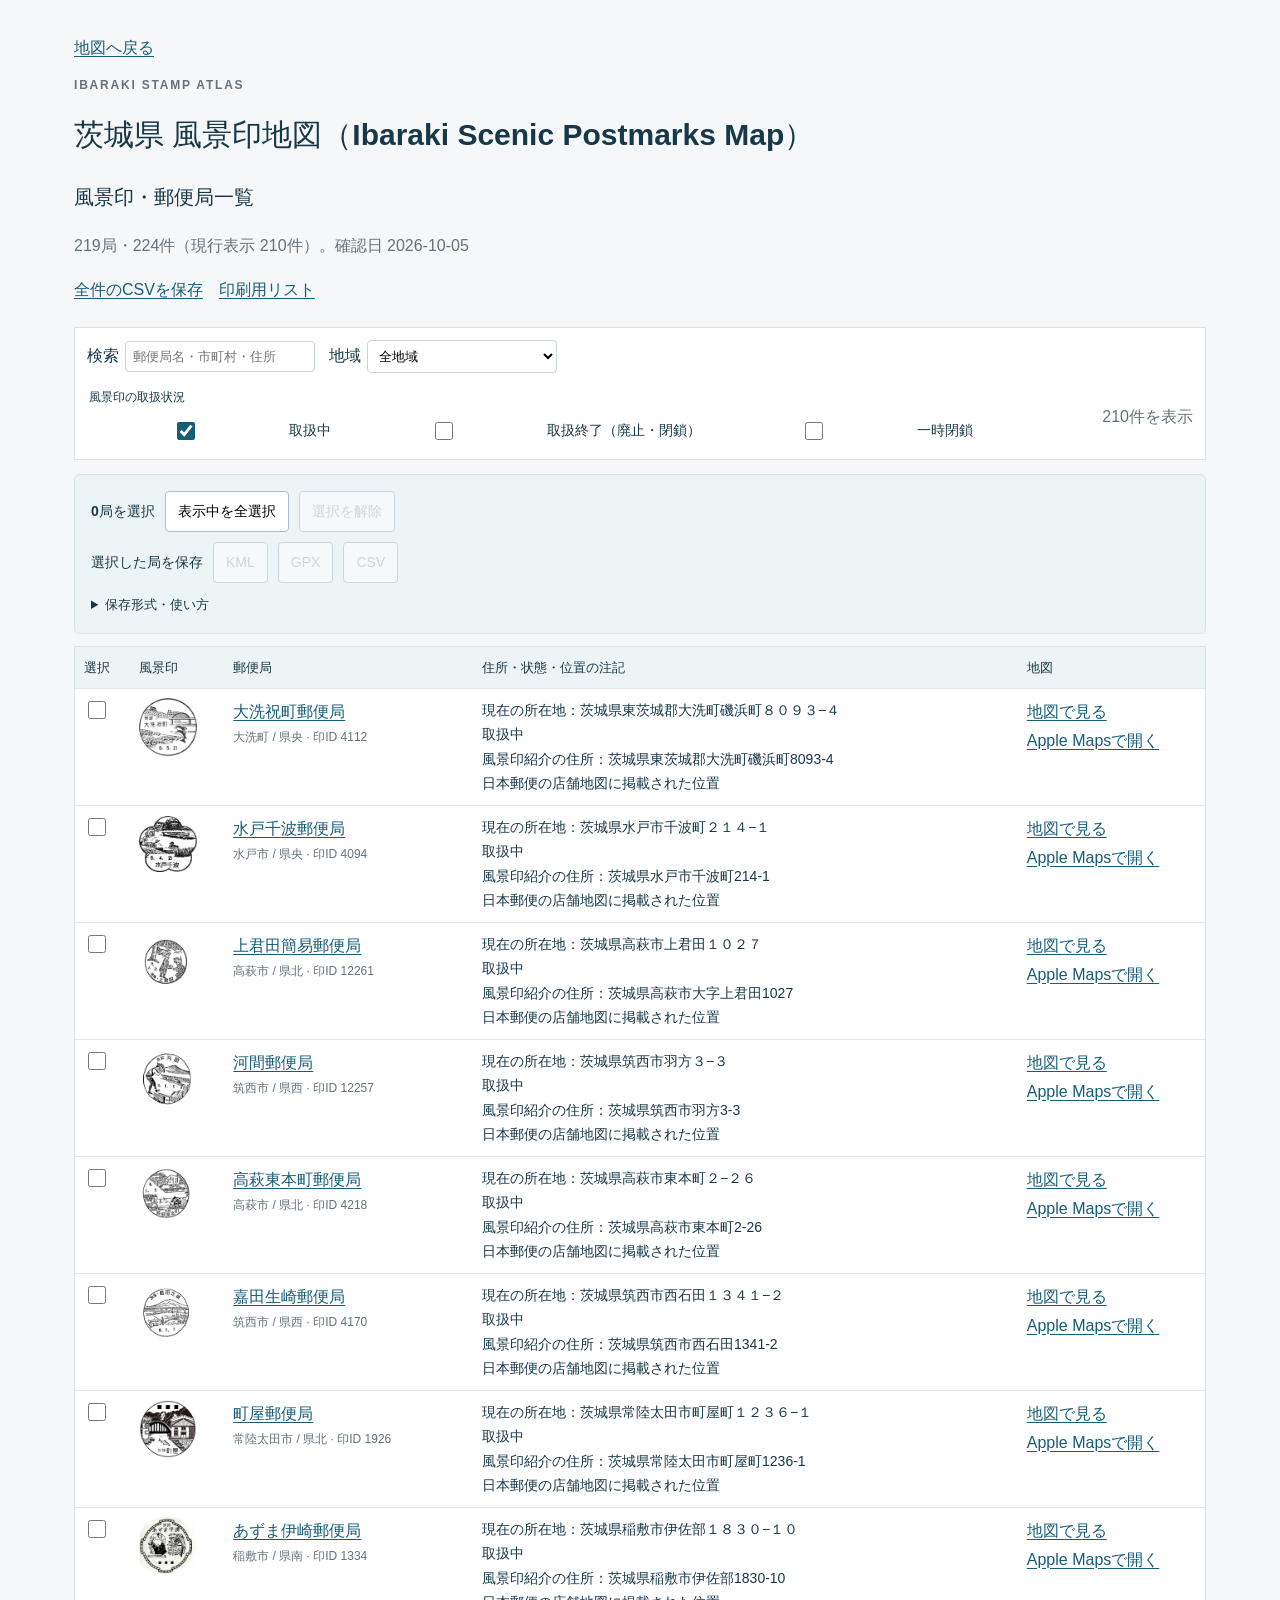
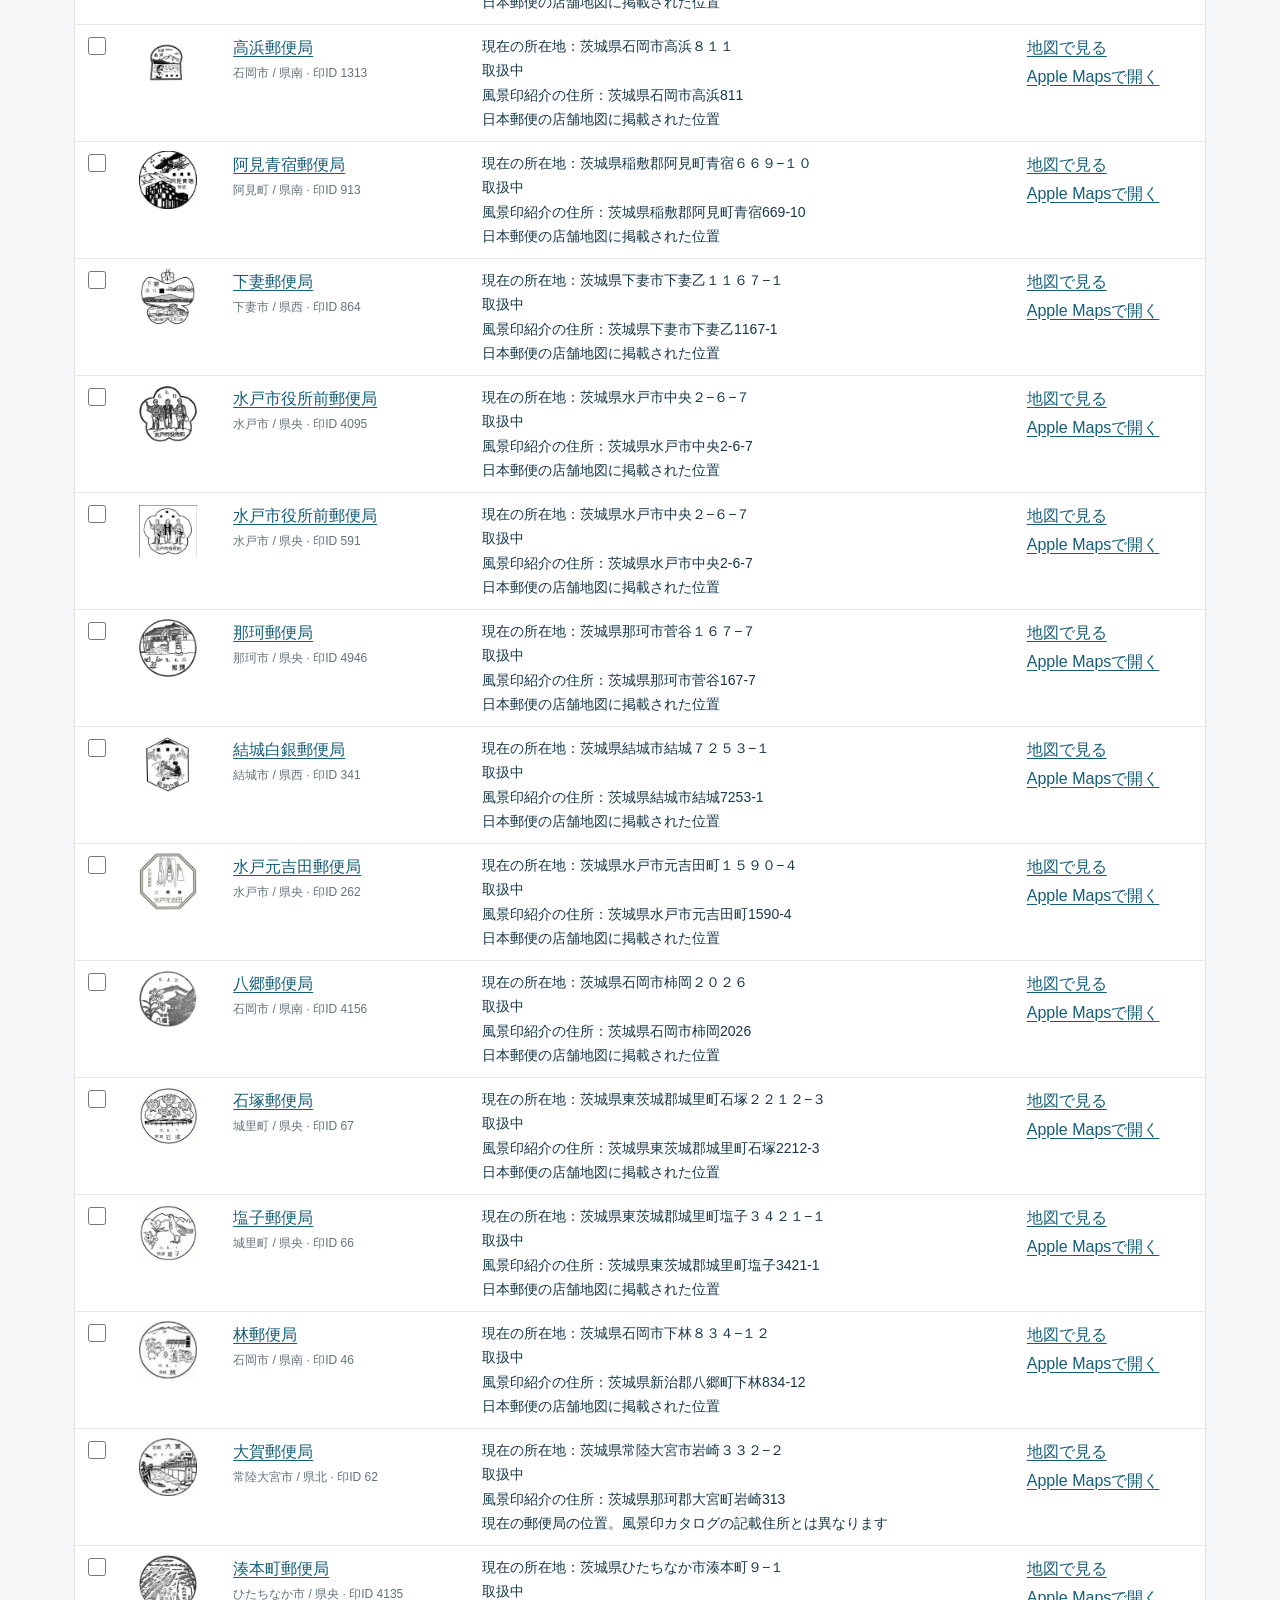
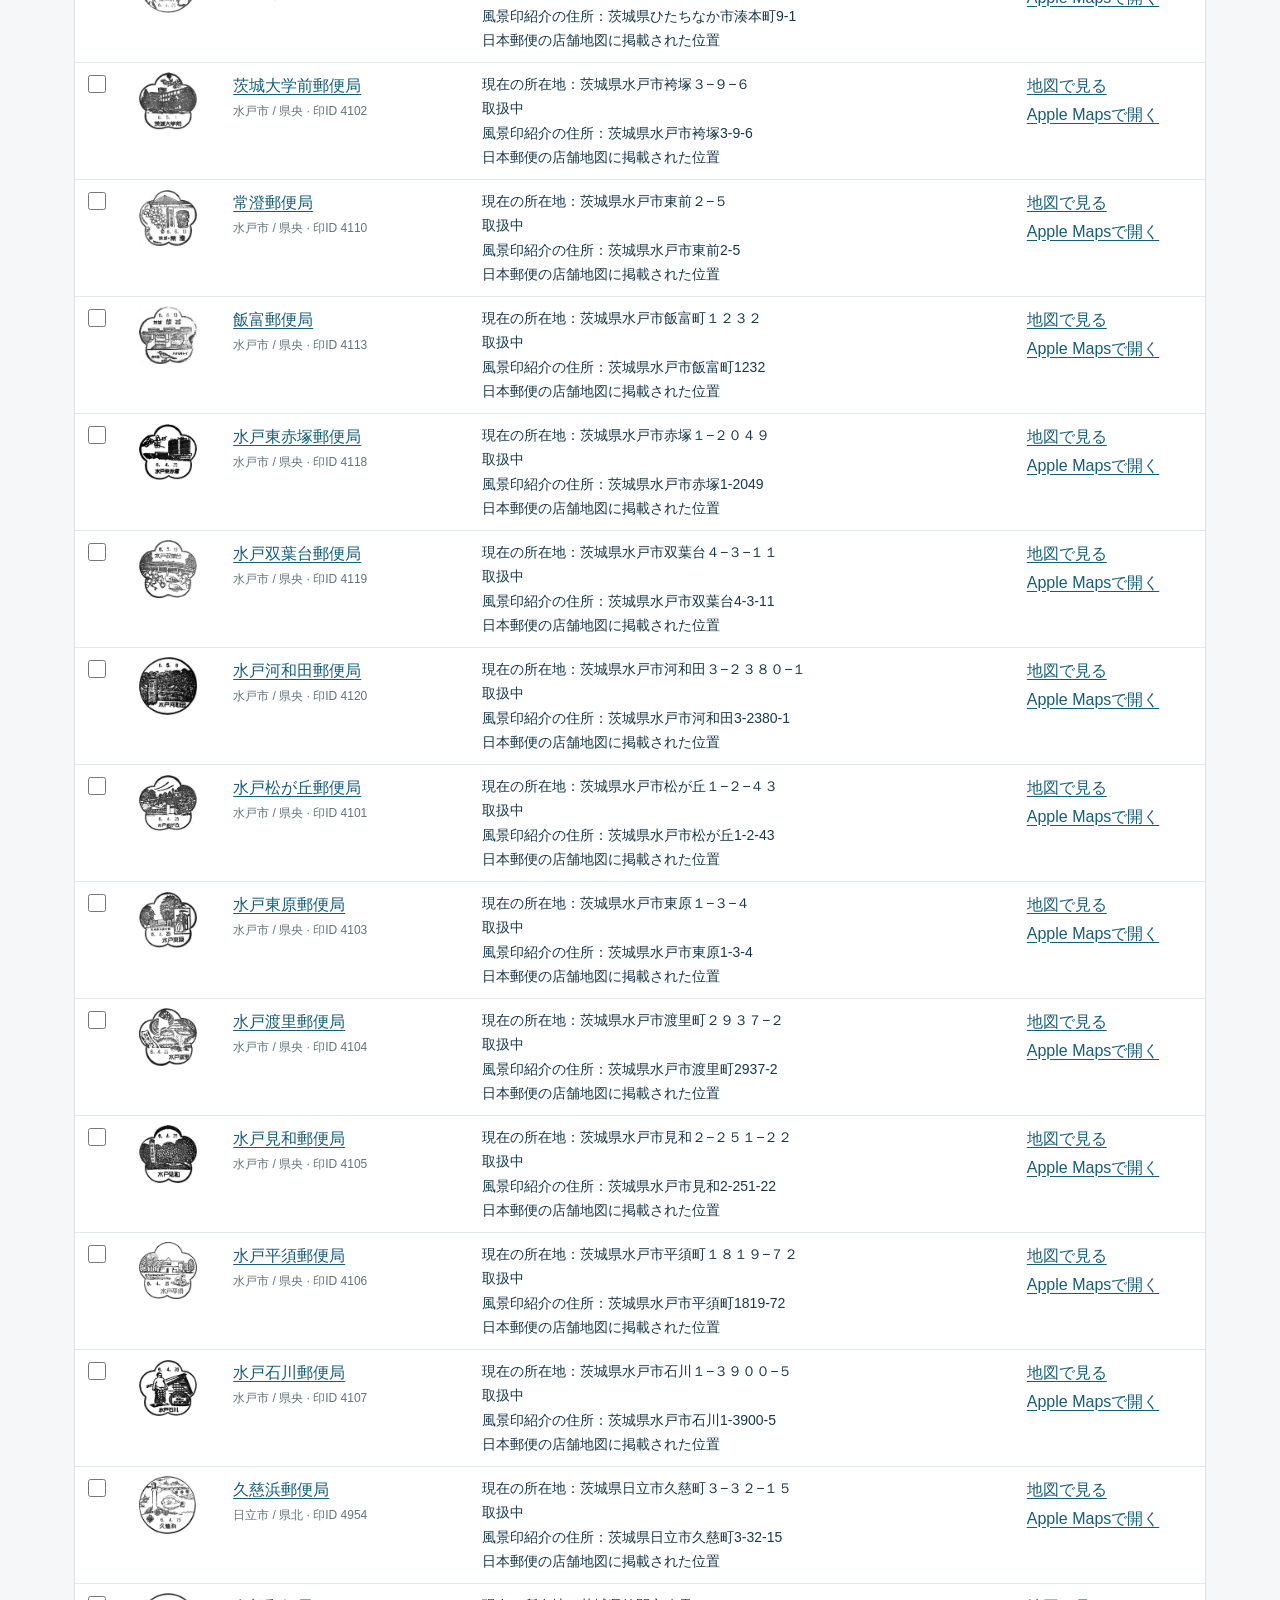
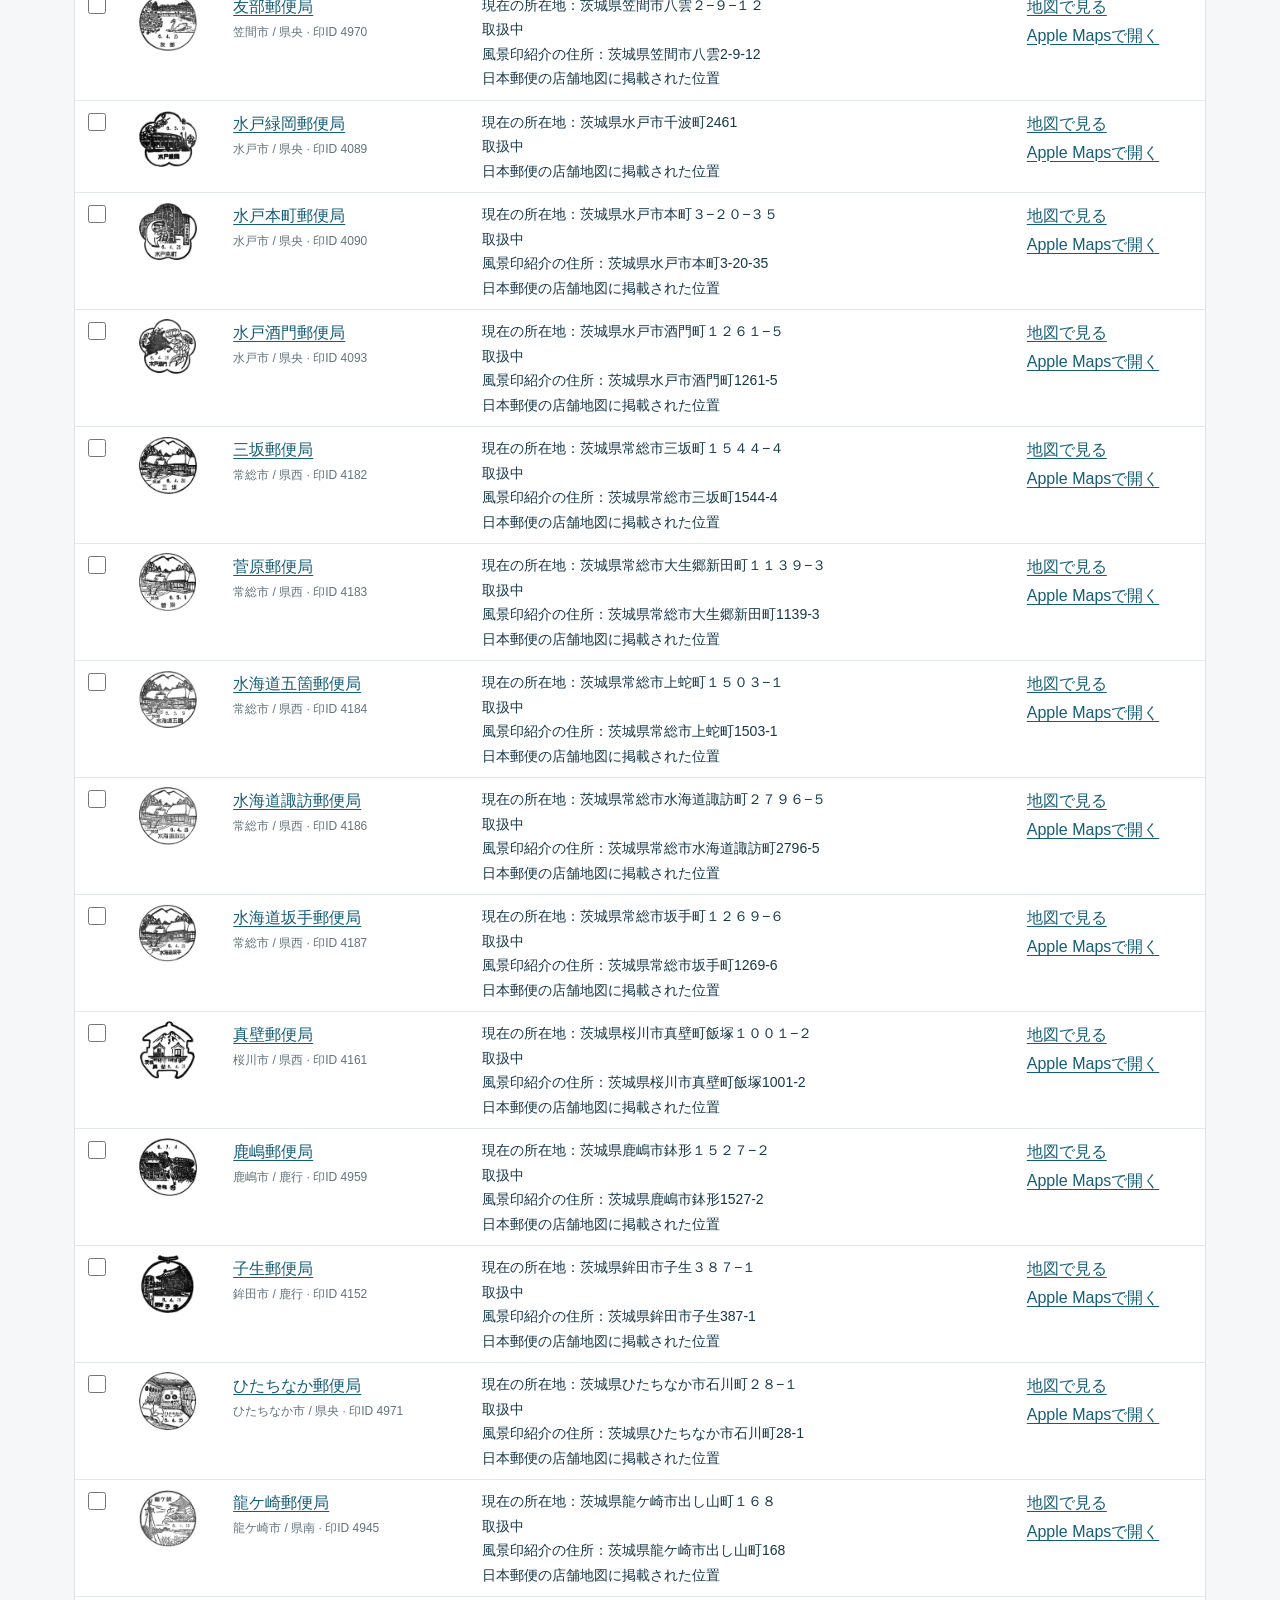
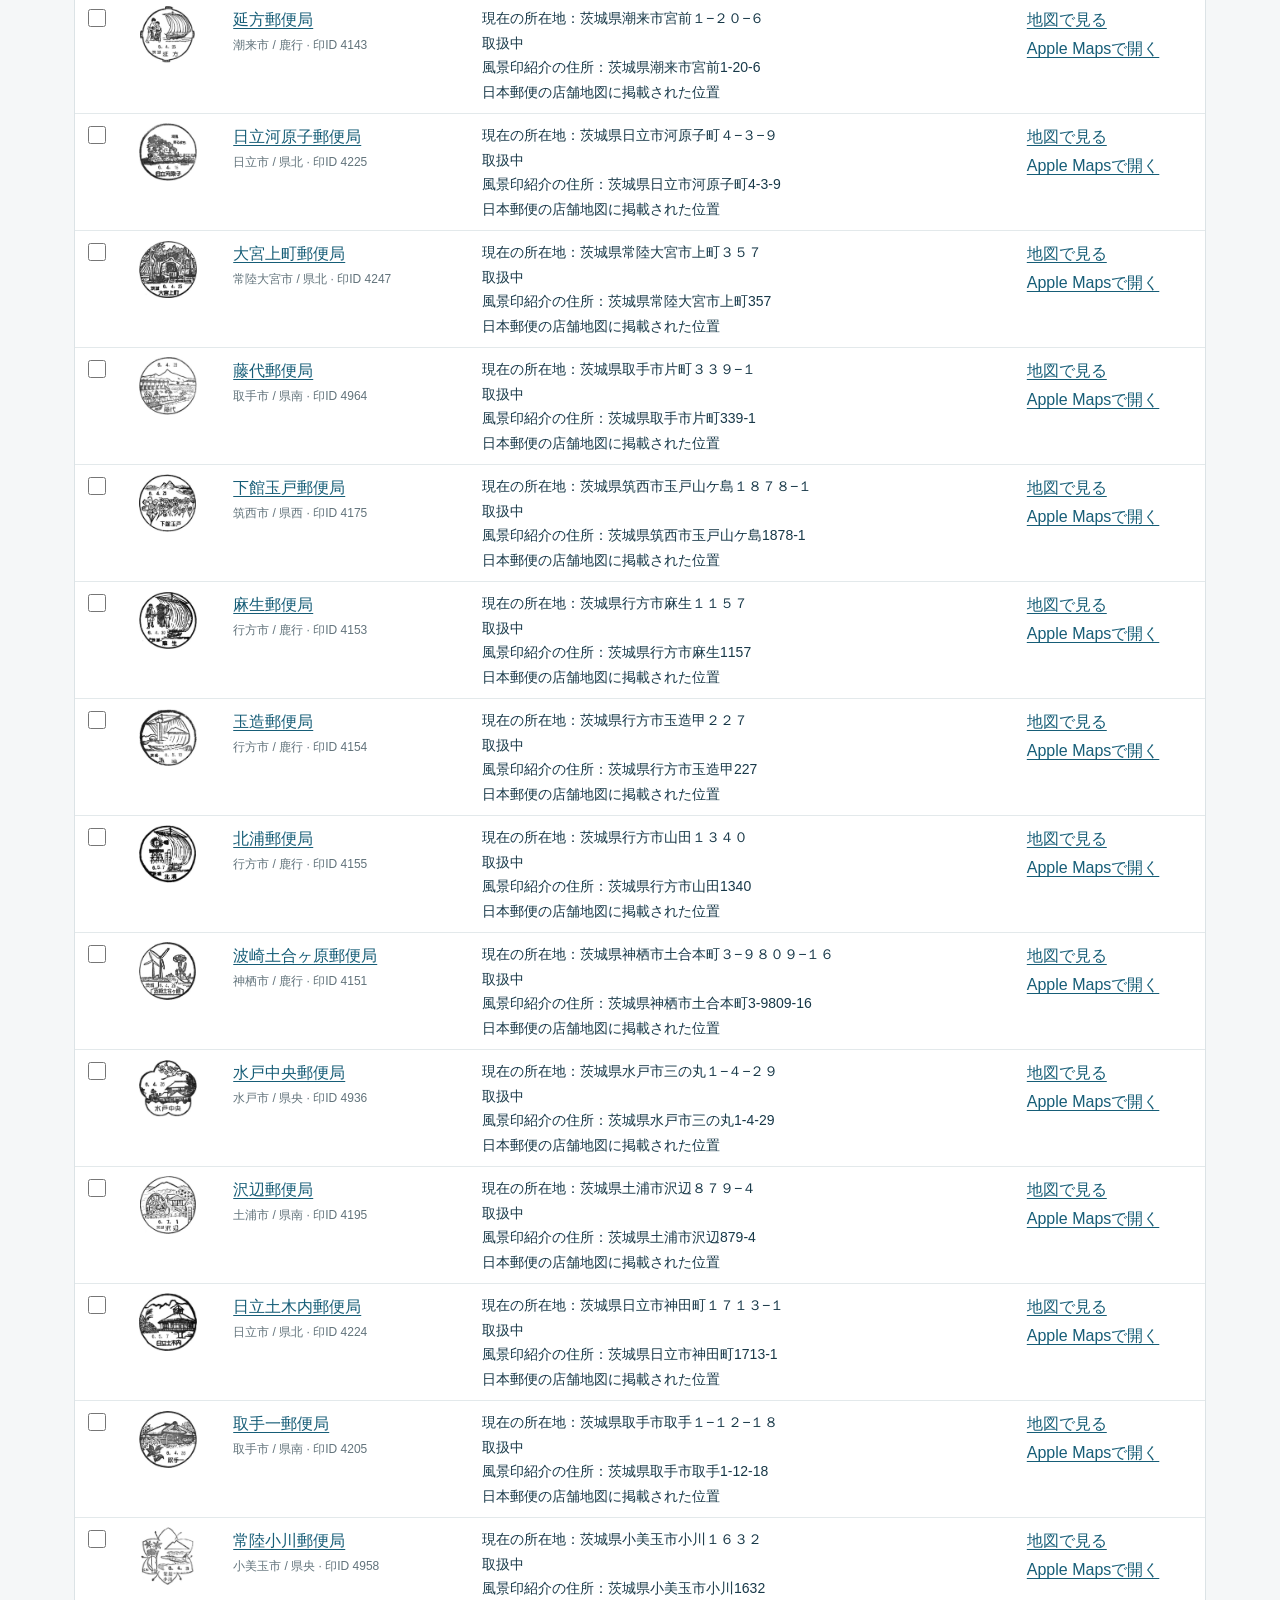
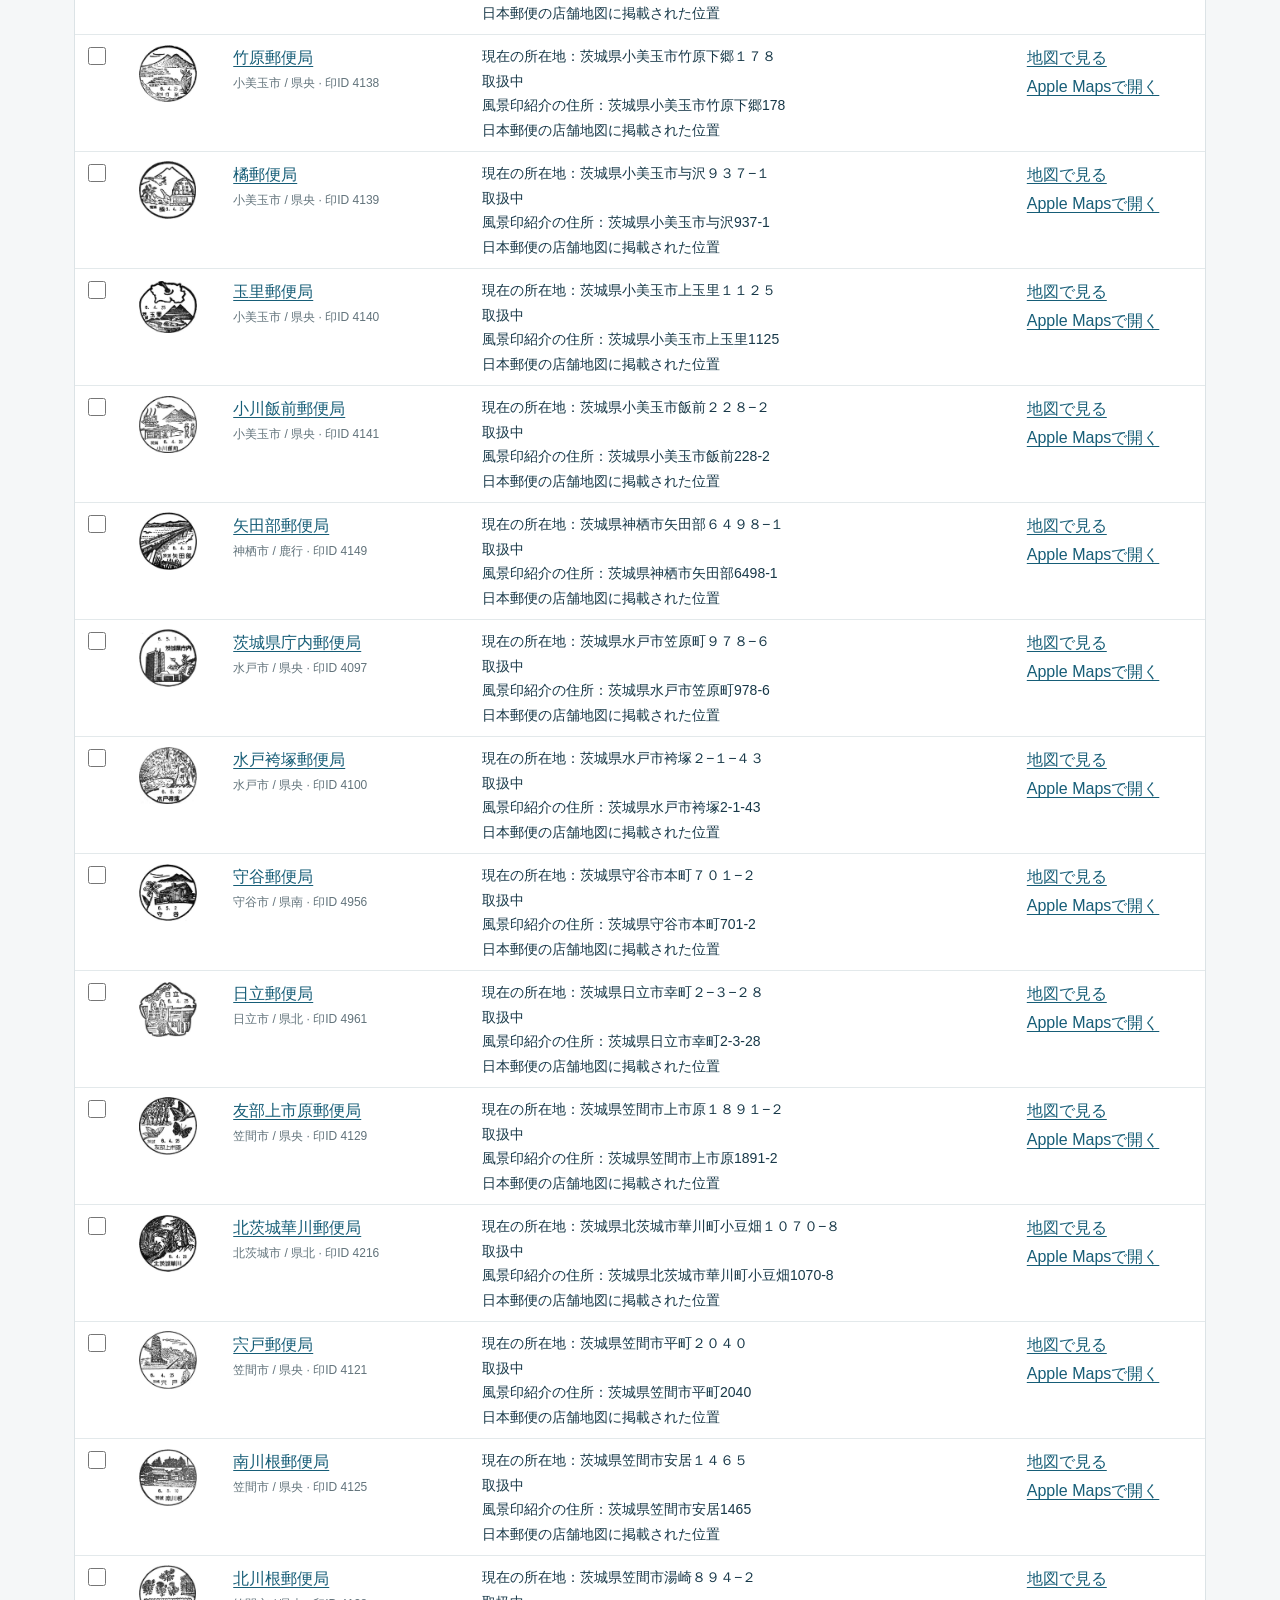
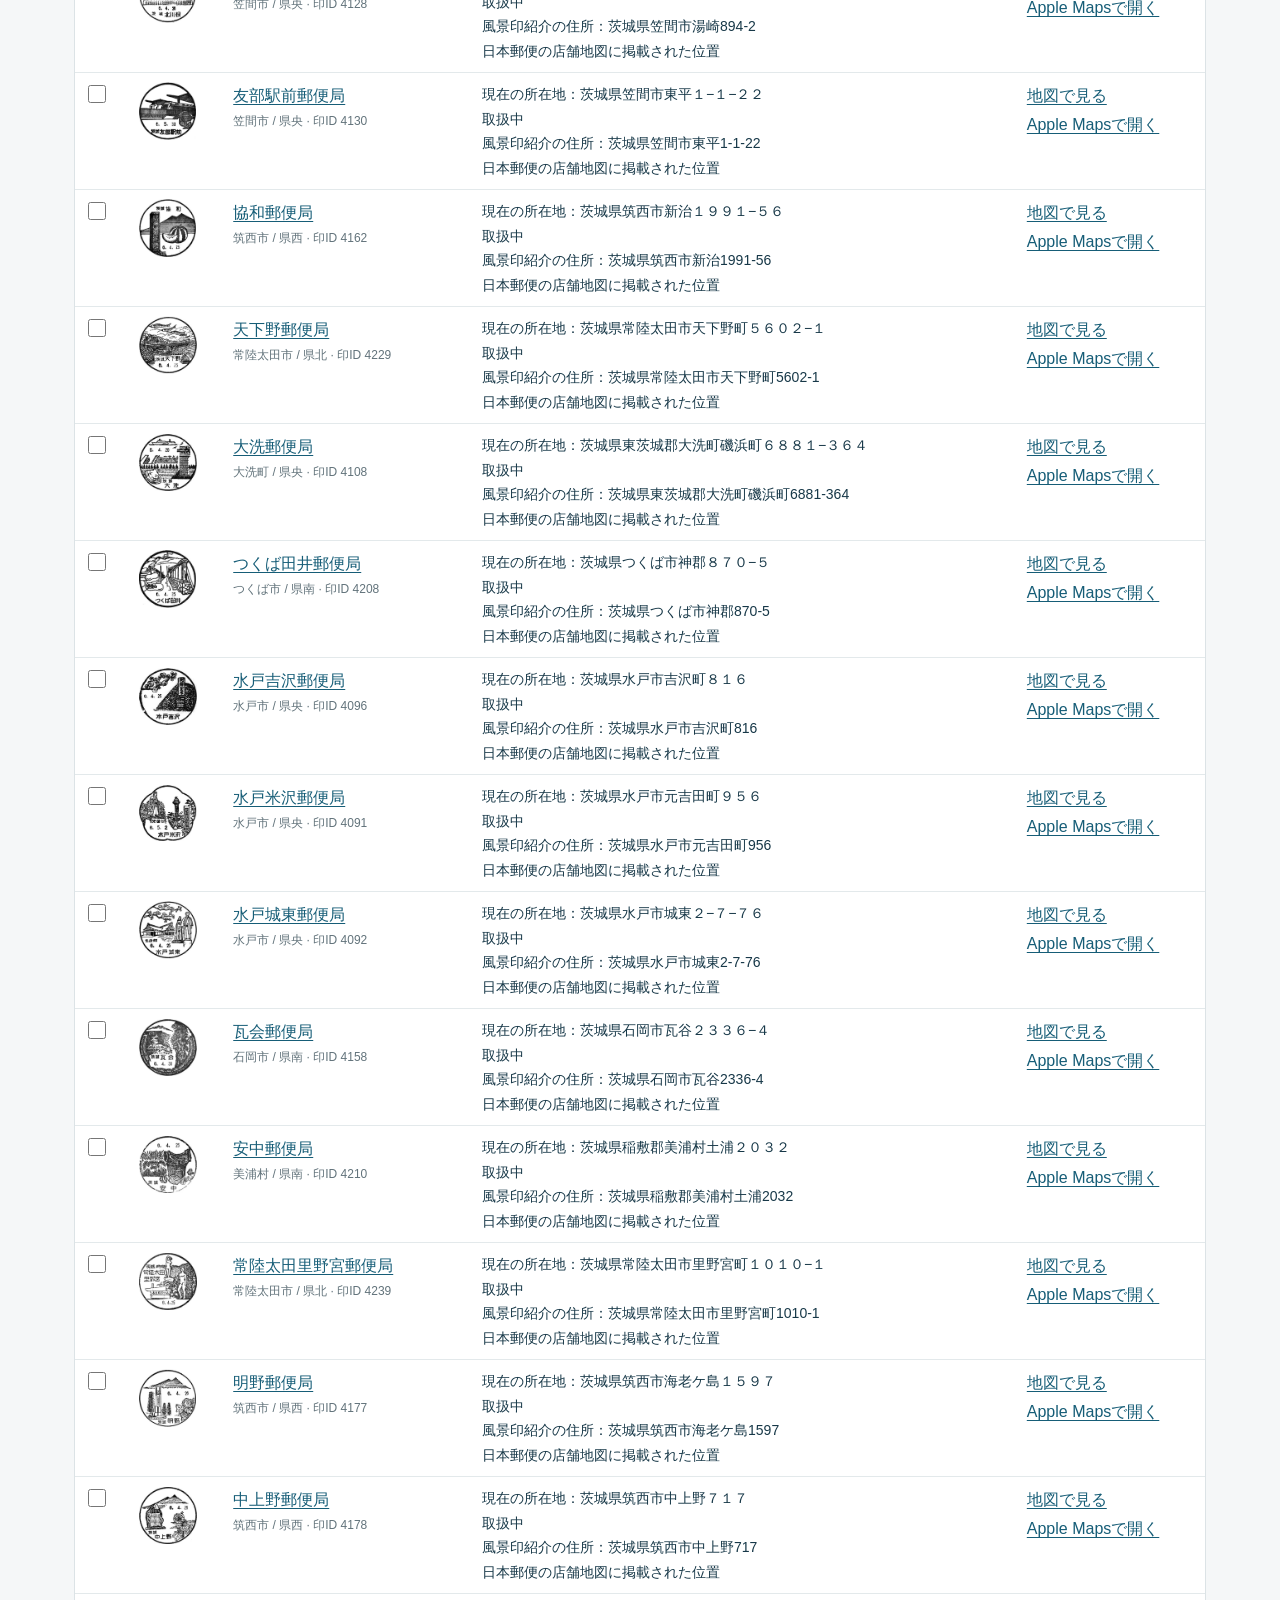
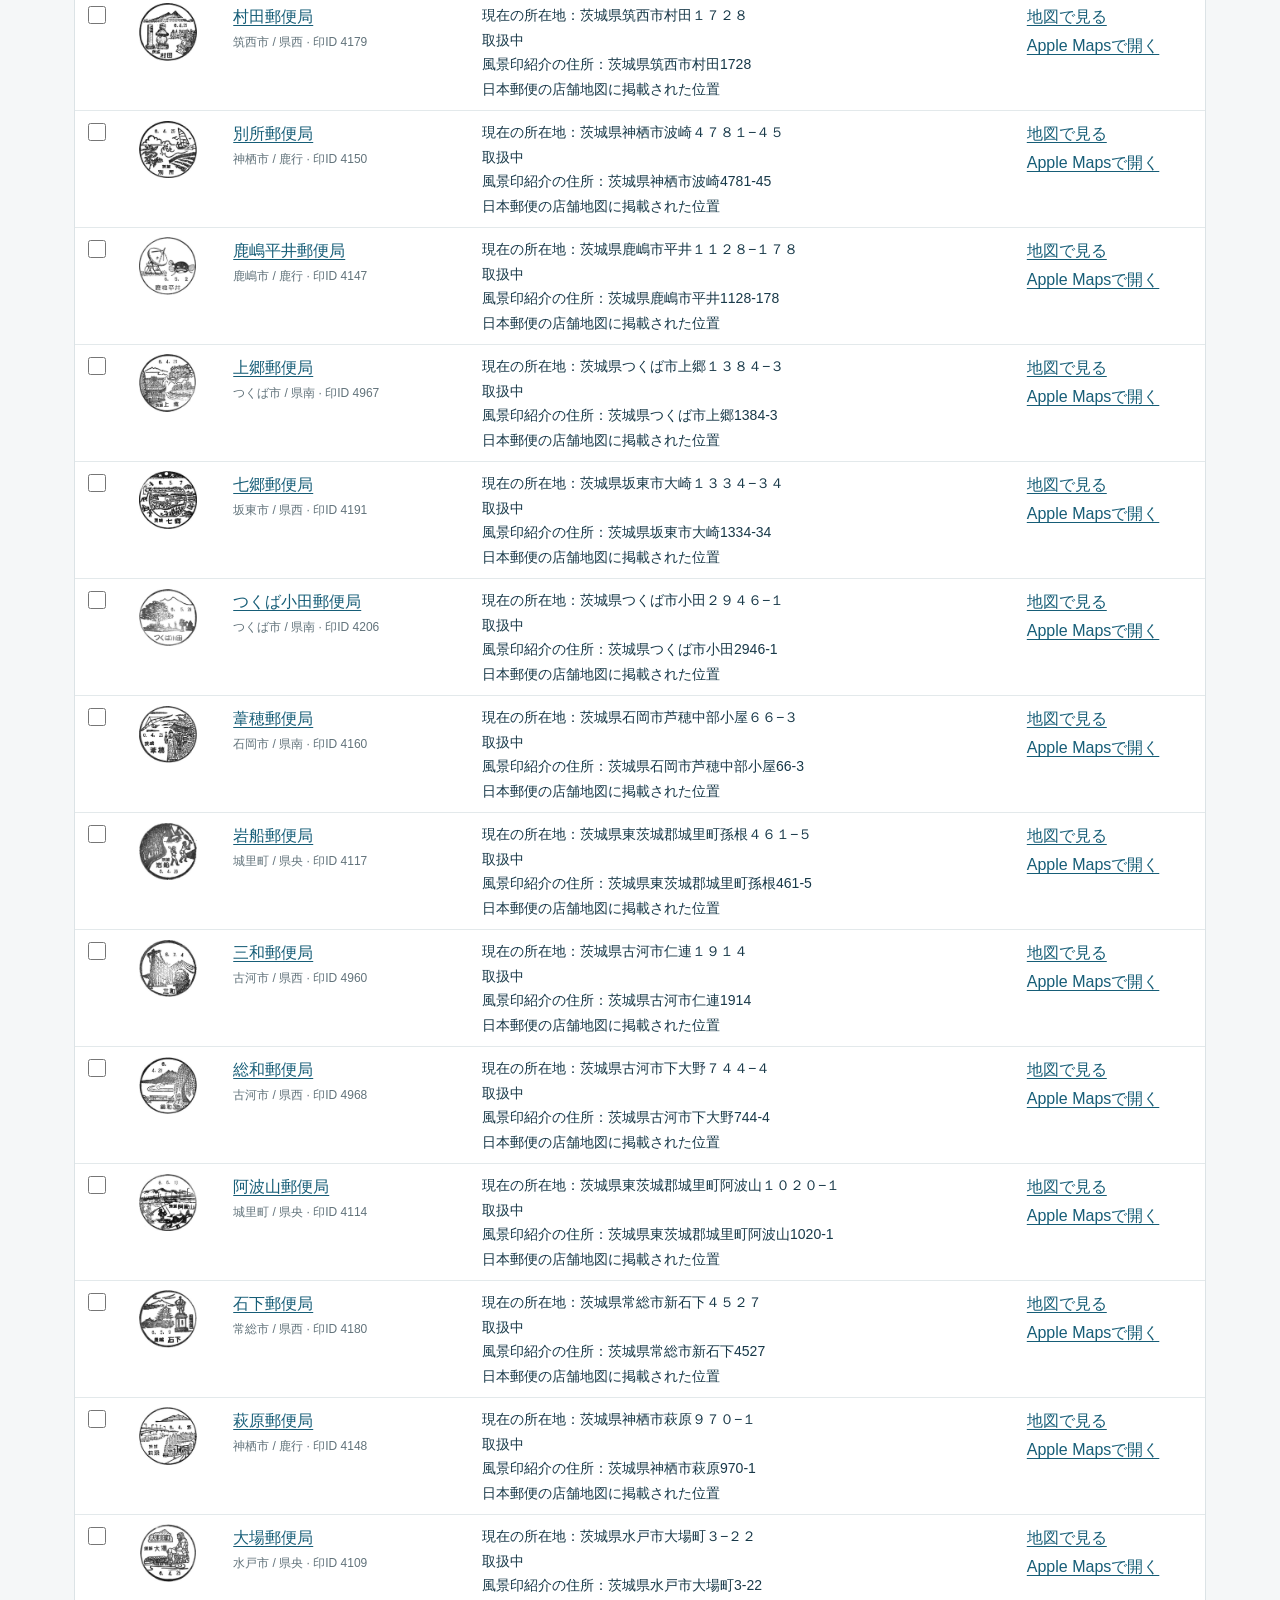
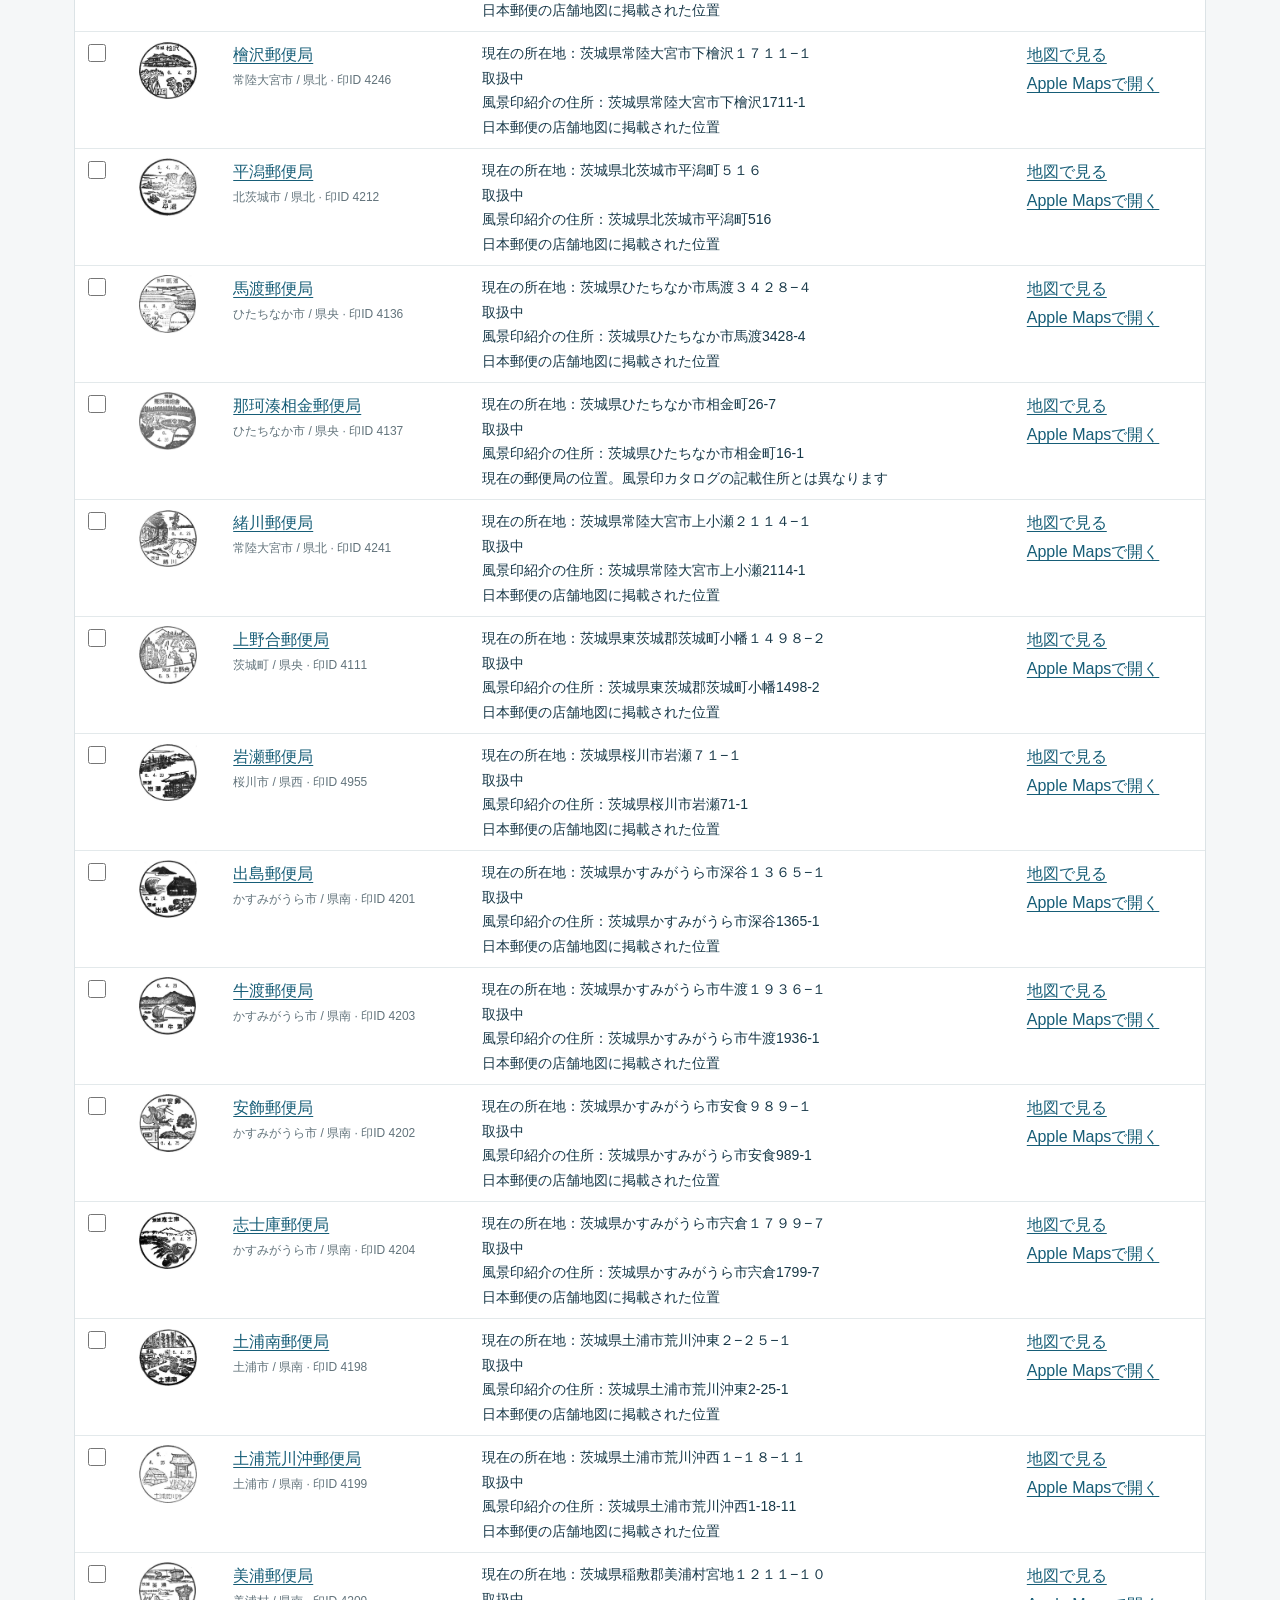
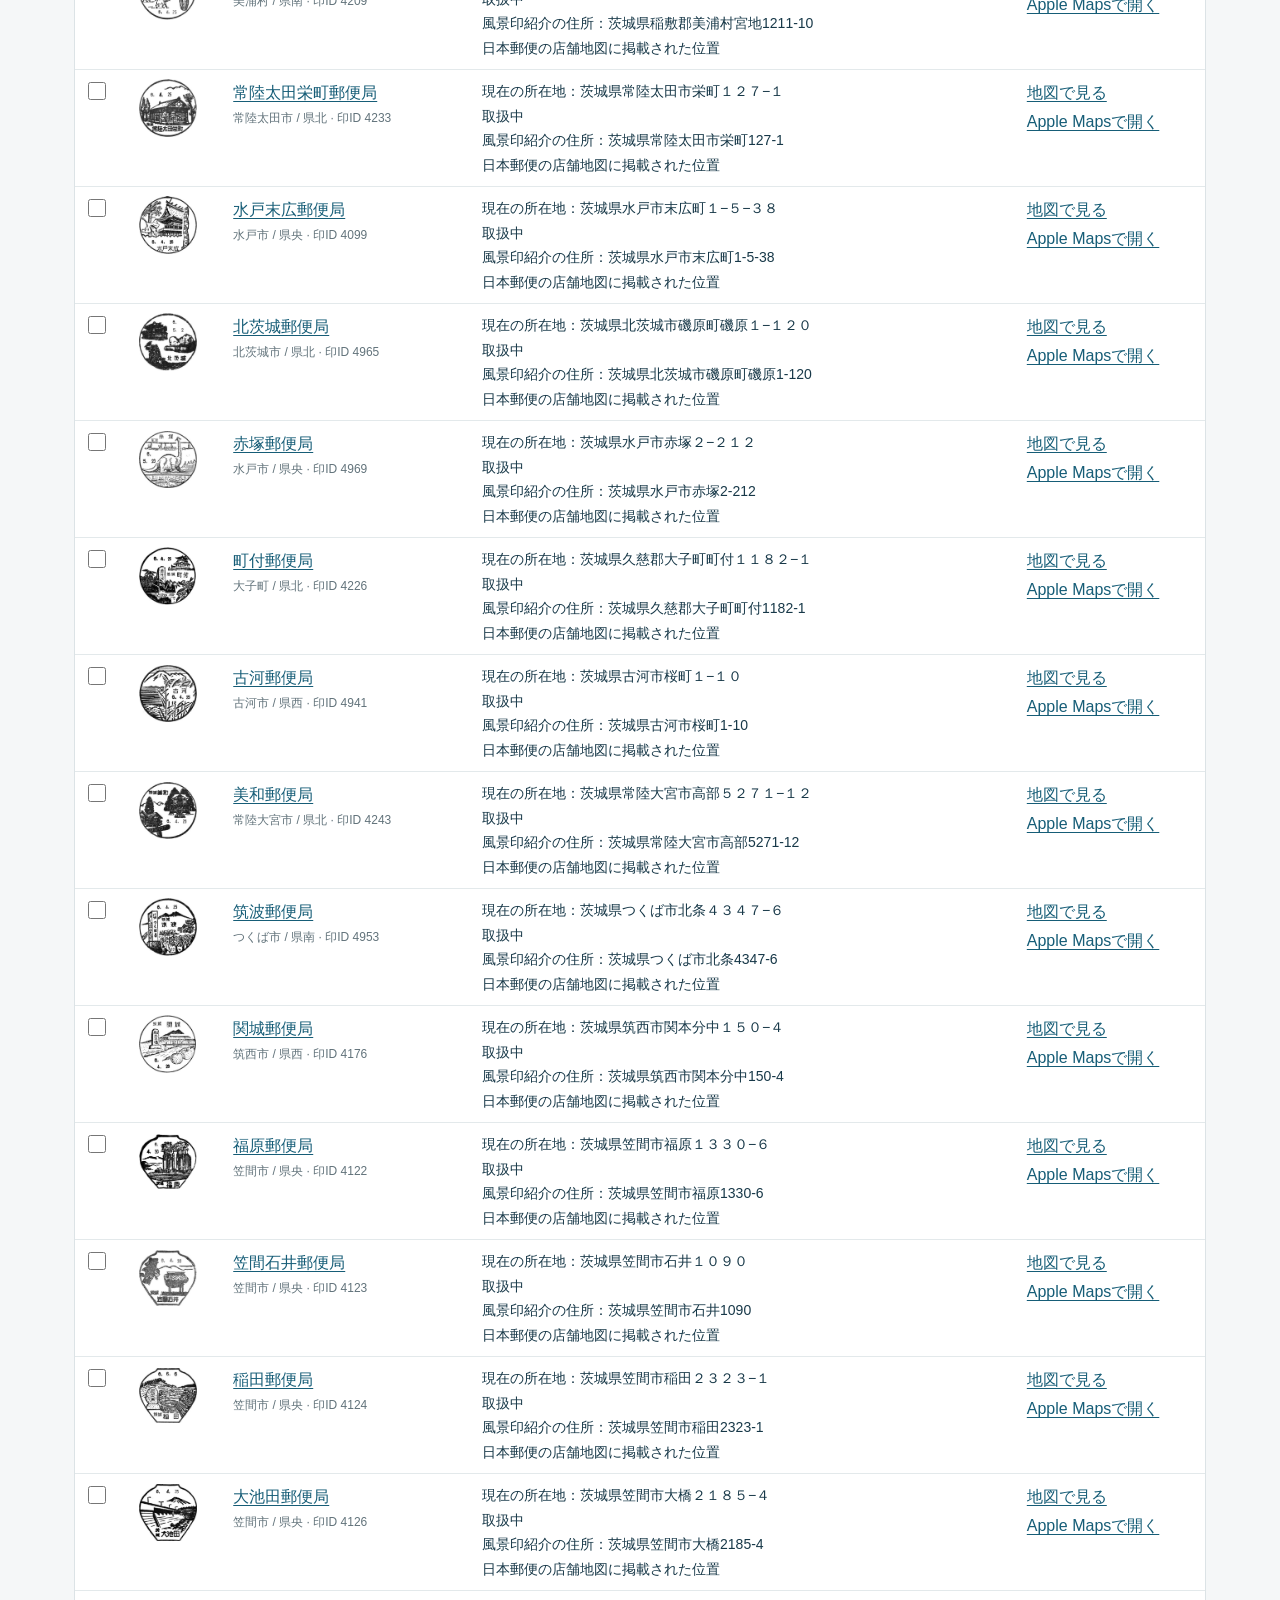
==== commit dfed3889: "Release v2.1.0 with selected office exports and status filters" ====
--- a/post-offices/index.html
+++ b/post-offices/index.html
@@ -1,18 +1,19 @@
 <!doctype html>
 <html lang="ja"><head>
 <meta charset="utf-8"><meta name="viewport" content="width=device-width,initial-scale=1">
-<title>茨城県の風景印・郵便局一覧｜茨城 風景印地図</title>
+<title>茨城県 風景印地図（Ibaraki Scenic Postmarks Map）</title>
 <meta name="description" content="茨城県の風景印・郵便局一覧。219局・224件（現行表示 210件）を郵便局名・地域・住所で検索できます。">
 <link rel="canonical" href="https://kojikomatsuzaki.github.io/ibaraki-fukeiin-map/post-offices/">
 <link rel="icon" href="../assets/favicon.svg">
-<link rel="stylesheet" href="../directory.css?v=de4a76f11595c539">
-<script src="../config.js?v=de4a76f11595c539" defer></script>
-<script src="../catalog-view.js?v=de4a76f11595c539" defer></script>
-<script src="../print.js?v=de4a76f11595c539" defer></script>
+<link rel="stylesheet" href="../directory.css?v=4ba3362d81d97e2b">
+<script src="../config.js?v=4ba3362d81d97e2b" defer></script>
+<script src="../catalog-view.js?v=4ba3362d81d97e2b" defer></script>
+<script src="../export.js?v=4ba3362d81d97e2b" defer></script>
+<script src="../print.js?v=4ba3362d81d97e2b" defer></script>
 </head><body>
 <header class="directory-header">
 <a href="../">地図へ戻る</a><p class="eyebrow">IBARAKI STAMP ATLAS</p>
-<h1>茨城県の風景印・郵便局一覧</h1>
+<h1>茨城県 風景印地図（Ibaraki Scenic Postmarks Map）</h1><h2>風景印・郵便局一覧</h2>
 <p>219局・224件（現行表示 210件）。確認日 2026-10-05</p>
 <nav><a href="../exports/stamps.csv" download>全件のCSVを保存</a><a id="list-print" href="../print/">印刷用リスト</a></nav>
 </header>
@@ -20,234 +21,235 @@
 <div class="directory-tools">
 <label>検索 <input id="list-search" type="search" placeholder="郵便局名・市町村・住所"></label>
 <label>地域 <select id="list-region"><option value="all">全地域</option><option value="県北">県北</option><option value="県央">県央</option><option value="鹿行">鹿行</option><option value="県南">県南</option><option value="県西">県西</option></select></label>
-<label class="history-toggle"><input id="list-history" type="checkbox">廃止・一時閉鎖も含める</label>
+<fieldset class="status-filters"><legend>風景印の取扱状況</legend><label><input type="checkbox" data-status-filter value="active" checked> 取扱中</label><label><input type="checkbox" data-status-filter value="ended"> 取扱終了（廃止・閉鎖）</label><label><input type="checkbox" data-status-filter value="temporary"> 一時閉鎖</label></fieldset>
 <span id="list-count" role="status"></span>
 </div>
+<section class="export-tools" aria-label="選択した郵便局を書き出す"><div class="selection-actions"><strong id="selected-count" role="status" aria-live="polite">0局を選択</strong><button id="select-visible" type="button" disabled>表示中を全選択</button><button id="clear-selection" type="button" disabled>選択を解除</button></div><div class="export-buttons"><span>選択した局を保存</span><button data-export-format="kml" disabled>KML</button><button data-export-format="gpx" disabled>GPX</button><button data-export-format="csv" disabled>CSV</button></div><details><summary>保存形式・使い方</summary><p>KML：Google マイマップ・GIS向け。GPX：地点の取り込みに対応するGPS機器向け（機種によって異なります）。CSV：表計算向け。巡回ルートは含みません。</p><p>郵便局名・住所・緯度経度（WGS84）・取扱状況・公式紹介URL・データ確認日・位置注記を保存します。旧所在地や概算位置は注記で区別します。取り込み先によって、一部の情報が表示されない場合があります。</p><p>選択は検索・絞り込みを変えても保持します。ページを移動・再読み込みすると解除されます。Apple Mapsは各局のリンクから開けます。</p></details></section>
 <noscript><p>JavaScriptが無効のため、廃止・閉鎖・一時閉鎖も含む全件を表示しています。</p></noscript>
-<div class="table-wrap"><table><thead><tr><th scope="col">風景印</th><th scope="col">郵便局</th><th scope="col">住所・状態・位置の注記</th><th scope="col">地図</th></tr></thead><tbody id="list-body"><tr class="historical" data-region="県北" data-historical="true" data-search="若栗郵便局 高萩市 茨城県高萩市若栗137-4 "><td><a href="https://www.post.japanpost.jp/enjoy/culture/stamp/fuke/detail.php?id=12523" target="_blank" rel="noopener noreferrer"><img src="../assets/stamps/12523.png" alt="若栗郵便局の風景印" loading="lazy" width="58" height="58"></a></td><td><a href="https://www.post.japanpost.jp/enjoy/culture/stamp/fuke/detail.php?id=12523" target="_blank" rel="noopener noreferrer">若栗郵便局</a><small>高萩市 / 県北 · 印ID 12523</small></td><td class="address-notes">旧所在地：茨城県高萩市若栗137-4<br>2026-10-02 風景印廃止<br>国土地理院の施設名検索で確認した旧局所在地</td><td><a class="map-link" href="../?q=%E8%8B%A5%E6%A0%97%E9%83%B5%E4%BE%BF%E5%B1%80&amp;history=true">地図で見る</a></td></tr>
-<tr class="" data-region="県央" data-historical="false" data-search="大洗祝町郵便局 大洗町 茨城県東茨城郡大洗町磯浜町8093-4 茨城県東茨城郡大洗町磯浜町８０９３−４"><td><a href="https://www.post.japanpost.jp/enjoy/culture/stamp/fuke/detail.php?id=4112" target="_blank" rel="noopener noreferrer"><img src="../assets/stamps/4112.jpg" alt="大洗祝町郵便局の風景印" loading="lazy" width="58" height="58"></a></td><td><a href="https://www.post.japanpost.jp/enjoy/culture/stamp/fuke/detail.php?id=4112" target="_blank" rel="noopener noreferrer">大洗祝町郵便局</a><small>大洗町 / 県央 · 印ID 4112</small></td><td class="address-notes">現在の所在地：茨城県東茨城郡大洗町磯浜町８０９３−４<br>現行<br>風景印紹介の住所：茨城県東茨城郡大洗町磯浜町8093-4<br>日本郵便の店舗地図に掲載された位置</td><td><a class="map-link" href="../?q=%E5%A4%A7%E6%B4%97%E7%A5%9D%E7%94%BA%E9%83%B5%E4%BE%BF%E5%B1%80">地図で見る</a></td></tr>
-<tr class="historical" data-region="県西" data-historical="true" data-search="水海道豊岡郵便局 常総市 茨城県常総市豊岡町丙1517-2 "><td><a href="https://www.post.japanpost.jp/enjoy/culture/stamp/fuke/detail.php?id=12453" target="_blank" rel="noopener noreferrer"><img src="../assets/stamps/12453.png" alt="水海道豊岡郵便局の風景印" loading="lazy" width="58" height="58"></a></td><td><a href="https://www.post.japanpost.jp/enjoy/culture/stamp/fuke/detail.php?id=12453" target="_blank" rel="noopener noreferrer">水海道豊岡郵便局</a><small>常総市 / 県西 · 印ID 12453</small></td><td class="address-notes">旧所在地：茨城県常総市豊岡町丙1517-2<br>2026-02-20 風景印廃止<br>国土地理院の施設名検索で確認した旧局所在地</td><td><a class="map-link" href="../?q=%E6%B0%B4%E6%B5%B7%E9%81%93%E8%B1%8A%E5%B2%A1%E9%83%B5%E4%BE%BF%E5%B1%80&amp;history=true">地図で見る</a></td></tr>
-<tr class="" data-region="県央" data-historical="false" data-search="水戸千波郵便局 水戸市 茨城県水戸市千波町214-1 茨城県水戸市千波町２１４−１"><td><a href="https://www.post.japanpost.jp/enjoy/culture/stamp/fuke/detail.php?id=4094" target="_blank" rel="noopener noreferrer"><img src="../assets/stamps/4094.jpg" alt="水戸千波郵便局の風景印" loading="lazy" width="58" height="58"></a></td><td><a href="https://www.post.japanpost.jp/enjoy/culture/stamp/fuke/detail.php?id=4094" target="_blank" rel="noopener noreferrer">水戸千波郵便局</a><small>水戸市 / 県央 · 印ID 4094</small></td><td class="address-notes">現在の所在地：茨城県水戸市千波町２１４−１<br>現行<br>風景印紹介の住所：茨城県水戸市千波町214-1<br>日本郵便の店舗地図に掲載された位置</td><td><a class="map-link" href="../?q=%E6%B0%B4%E6%88%B8%E5%8D%83%E6%B3%A2%E9%83%B5%E4%BE%BF%E5%B1%80">地図で見る</a></td></tr>
-<tr class="" data-region="県北" data-historical="false" data-search="上君田簡易郵便局 高萩市 茨城県高萩市大字上君田1027 茨城県高萩市上君田１０２７"><td><a href="https://www.post.japanpost.jp/enjoy/culture/stamp/fuke/detail.php?id=12261" target="_blank" rel="noopener noreferrer"><img src="../assets/stamps/12261.png" alt="上君田簡易郵便局の風景印" loading="lazy" width="58" height="58"></a></td><td><a href="https://www.post.japanpost.jp/enjoy/culture/stamp/fuke/detail.php?id=12261" target="_blank" rel="noopener noreferrer">上君田簡易郵便局</a><small>高萩市 / 県北 · 印ID 12261</small></td><td class="address-notes">現在の所在地：茨城県高萩市上君田１０２７<br>現行<br>風景印紹介の住所：茨城県高萩市大字上君田1027<br>日本郵便の店舗地図に掲載された位置</td><td><a class="map-link" href="../?q=%E4%B8%8A%E5%90%9B%E7%94%B0%E7%B0%A1%E6%98%93%E9%83%B5%E4%BE%BF%E5%B1%80">地図で見る</a></td></tr>
-<tr class="" data-region="県西" data-historical="false" data-search="河間郵便局 筑西市 茨城県筑西市羽方3-3 茨城県筑西市羽方３−３"><td><a href="https://www.post.japanpost.jp/enjoy/culture/stamp/fuke/detail.php?id=12257" target="_blank" rel="noopener noreferrer"><img src="../assets/stamps/12257.png" alt="河間郵便局の風景印" loading="lazy" width="58" height="58"></a></td><td><a href="https://www.post.japanpost.jp/enjoy/culture/stamp/fuke/detail.php?id=12257" target="_blank" rel="noopener noreferrer">河間郵便局</a><small>筑西市 / 県西 · 印ID 12257</small></td><td class="address-notes">現在の所在地：茨城県筑西市羽方３−３<br>現行<br>風景印紹介の住所：茨城県筑西市羽方3-3<br>日本郵便の店舗地図に掲載された位置</td><td><a class="map-link" href="../?q=%E6%B2%B3%E9%96%93%E9%83%B5%E4%BE%BF%E5%B1%80">地図で見る</a></td></tr>
-<tr class="" data-region="県北" data-historical="false" data-search="高萩東本町郵便局 高萩市 茨城県高萩市東本町2-26 茨城県高萩市東本町２−２６"><td><a href="https://www.post.japanpost.jp/enjoy/culture/stamp/fuke/detail.php?id=4218" target="_blank" rel="noopener noreferrer"><img src="../assets/stamps/4218.png" alt="高萩東本町郵便局の風景印" loading="lazy" width="58" height="58"></a></td><td><a href="https://www.post.japanpost.jp/enjoy/culture/stamp/fuke/detail.php?id=4218" target="_blank" rel="noopener noreferrer">高萩東本町郵便局</a><small>高萩市 / 県北 · 印ID 4218</small></td><td class="address-notes">現在の所在地：茨城県高萩市東本町２−２６<br>現行<br>風景印紹介の住所：茨城県高萩市東本町2-26<br>日本郵便の店舗地図に掲載された位置</td><td><a class="map-link" href="../?q=%E9%AB%98%E8%90%A9%E6%9D%B1%E6%9C%AC%E7%94%BA%E9%83%B5%E4%BE%BF%E5%B1%80">地図で見る</a></td></tr>
-<tr class="" data-region="県西" data-historical="false" data-search="嘉田生崎郵便局 筑西市 茨城県筑西市西石田1341-2 茨城県筑西市西石田１３４１−２"><td><a href="https://www.post.japanpost.jp/enjoy/culture/stamp/fuke/detail.php?id=4170" target="_blank" rel="noopener noreferrer"><img src="../assets/stamps/4170.png" alt="嘉田生崎郵便局の風景印" loading="lazy" width="58" height="58"></a></td><td><a href="https://www.post.japanpost.jp/enjoy/culture/stamp/fuke/detail.php?id=4170" target="_blank" rel="noopener noreferrer">嘉田生崎郵便局</a><small>筑西市 / 県西 · 印ID 4170</small></td><td class="address-notes">現在の所在地：茨城県筑西市西石田１３４１−２<br>現行<br>風景印紹介の住所：茨城県筑西市西石田1341-2<br>日本郵便の店舗地図に掲載された位置</td><td><a class="map-link" href="../?q=%E5%98%89%E7%94%B0%E7%94%9F%E5%B4%8E%E9%83%B5%E4%BE%BF%E5%B1%80">地図で見る</a></td></tr>
-<tr class="historical" data-region="県央" data-historical="true" data-search="下吉影郵便局 小美玉市 茨城県小美玉市下吉影1455 茨城県小美玉市下吉影１４５５"><td><a href="https://www.post.japanpost.jp/enjoy/culture/stamp/fuke/detail.php?id=1950" target="_blank" rel="noopener noreferrer"><img src="../assets/stamps/1950.png" alt="下吉影郵便局の風景印" loading="lazy" width="58" height="58"></a></td><td><a href="https://www.post.japanpost.jp/enjoy/culture/stamp/fuke/detail.php?id=1950" target="_blank" rel="noopener noreferrer">下吉影郵便局</a><small>小美玉市 / 県央 · 印ID 1950</small></td><td class="address-notes">現在の所在地：茨城県小美玉市下吉影１４５５<br>2024-08-30 風景印廃止<br>風景印紹介の住所：茨城県小美玉市下吉影1455<br>日本郵便の店舗地図に掲載された位置</td><td><a class="map-link" href="../?q=%E4%B8%8B%E5%90%89%E5%BD%B1%E9%83%B5%E4%BE%BF%E5%B1%80&amp;history=true">地図で見る</a></td></tr>
-<tr class="" data-region="県北" data-historical="false" data-search="町屋郵便局 常陸太田市 茨城県常陸太田市町屋町1236-1 茨城県常陸太田市町屋町１２３６−１"><td><a href="https://www.post.japanpost.jp/enjoy/culture/stamp/fuke/detail.php?id=1926" target="_blank" rel="noopener noreferrer"><img src="../assets/stamps/1926.png" alt="町屋郵便局の風景印" loading="lazy" width="58" height="58"></a></td><td><a href="https://www.post.japanpost.jp/enjoy/culture/stamp/fuke/detail.php?id=1926" target="_blank" rel="noopener noreferrer">町屋郵便局</a><small>常陸太田市 / 県北 · 印ID 1926</small></td><td class="address-notes">現在の所在地：茨城県常陸太田市町屋町１２３６−１<br>現行<br>風景印紹介の住所：茨城県常陸太田市町屋町1236-1<br>日本郵便の店舗地図に掲載された位置</td><td><a class="map-link" href="../?q=%E7%94%BA%E5%B1%8B%E9%83%B5%E4%BE%BF%E5%B1%80">地図で見る</a></td></tr>
-<tr class="historical" data-region="県北" data-historical="true" data-search="町屋郵便局 常陸太田市 茨城県常陸太田市町屋町1236-1 茨城県常陸太田市町屋町１２３６−１"><td><a href="https://www.post.japanpost.jp/enjoy/culture/stamp/fuke/detail.php?id=1925" target="_blank" rel="noopener noreferrer"><img src="../assets/stamps/1925.png" alt="町屋郵便局の風景印" loading="lazy" width="58" height="58"></a></td><td><a href="https://www.post.japanpost.jp/enjoy/culture/stamp/fuke/detail.php?id=1925" target="_blank" rel="noopener noreferrer">町屋郵便局</a><small>常陸太田市 / 県北 · 印ID 1925</small></td><td class="address-notes">現在の所在地：茨城県常陸太田市町屋町１２３６−１<br>2024-06-28 風景印廃止<br>風景印紹介の住所：茨城県常陸太田市町屋町1236-1<br>日本郵便の店舗地図に掲載された位置</td><td><a class="map-link" href="../?q=%E7%94%BA%E5%B1%8B%E9%83%B5%E4%BE%BF%E5%B1%80&amp;history=true">地図で見る</a></td></tr>
-<tr class="" data-region="県南" data-historical="false" data-search="あずま伊崎郵便局 稲敷市 茨城県稲敷市伊佐部1830-10 茨城県稲敷市伊佐部１８３０−１０"><td><a href="https://www.post.japanpost.jp/enjoy/culture/stamp/fuke/detail.php?id=1334" target="_blank" rel="noopener noreferrer"><img src="../assets/stamps/1334.png" alt="あずま伊崎郵便局の風景印" loading="lazy" width="58" height="58"></a></td><td><a href="https://www.post.japanpost.jp/enjoy/culture/stamp/fuke/detail.php?id=1334" target="_blank" rel="noopener noreferrer">あずま伊崎郵便局</a><small>稲敷市 / 県南 · 印ID 1334</small></td><td class="address-notes">現在の所在地：茨城県稲敷市伊佐部１８３０−１０<br>現行<br>風景印紹介の住所：茨城県稲敷市伊佐部1830-10<br>日本郵便の店舗地図に掲載された位置</td><td><a class="map-link" href="../?q=%E3%81%82%E3%81%9A%E3%81%BE%E4%BC%8A%E5%B4%8E%E9%83%B5%E4%BE%BF%E5%B1%80">地図で見る</a></td></tr>
-<tr class="historical" data-region="県南" data-historical="true" data-search="大増郵便局 石岡市 茨城県石岡市大増1883-1 "><td><a href="https://www.post.japanpost.jp/enjoy/culture/stamp/fuke/detail.php?id=1377" target="_blank" rel="noopener noreferrer"><img src="../assets/stamps/1377.jpg" alt="大増郵便局の風景印" loading="lazy" width="58" height="58"></a></td><td><a href="https://www.post.japanpost.jp/enjoy/culture/stamp/fuke/detail.php?id=1377" target="_blank" rel="noopener noreferrer">大増郵便局</a><small>石岡市 / 県南 · 印ID 1377</small></td><td class="address-notes">旧所在地：茨城県石岡市大増1883-1<br>2021-03-15 風景印廃止<br>概算位置<br>旧所在地を住所から補完した概算位置です</td><td><a class="map-link" href="../?q=%E5%A4%A7%E5%A2%97%E9%83%B5%E4%BE%BF%E5%B1%80&amp;history=true">地図で見る</a></td></tr>
-<tr class="" data-region="県南" data-historical="false" data-search="高浜郵便局 石岡市 茨城県石岡市高浜811 茨城県石岡市高浜８１１"><td><a href="https://www.post.japanpost.jp/enjoy/culture/stamp/fuke/detail.php?id=1313" target="_blank" rel="noopener noreferrer"><img src="../assets/stamps/1313.jpg" alt="高浜郵便局の風景印" loading="lazy" width="58" height="58"></a></td><td><a href="https://www.post.japanpost.jp/enjoy/culture/stamp/fuke/detail.php?id=1313" target="_blank" rel="noopener noreferrer">高浜郵便局</a><small>石岡市 / 県南 · 印ID 1313</small></td><td class="address-notes">現在の所在地：茨城県石岡市高浜８１１<br>現行<br>風景印紹介の住所：茨城県石岡市高浜811<br>日本郵便の店舗地図に掲載された位置</td><td><a class="map-link" href="../?q=%E9%AB%98%E6%B5%9C%E9%83%B5%E4%BE%BF%E5%B1%80">地図で見る</a></td></tr>
-<tr class="historical" data-region="県央" data-historical="true" data-search="友部旭町郵便局 笠間市 茨城県笠間市旭町91-2 茨城県笠間市旭町９１−２"><td><a href="https://www.post.japanpost.jp/enjoy/culture/stamp/fuke/detail.php?id=1166" target="_blank" rel="noopener noreferrer"><img src="../assets/stamps/1166.jpg" alt="友部旭町郵便局の風景印" loading="lazy" width="58" height="58"></a></td><td><a href="https://www.post.japanpost.jp/enjoy/culture/stamp/fuke/detail.php?id=1166" target="_blank" rel="noopener noreferrer">友部旭町郵便局</a><small>笠間市 / 県央 · 印ID 1166</small></td><td class="address-notes">現在の所在地：茨城県笠間市旭町９１−２<br>2020-02-28 風景印廃止<br>風景印紹介の住所：茨城県笠間市旭町91-2<br>日本郵便の店舗地図に掲載された位置</td><td><a class="map-link" href="../?q=%E5%8F%8B%E9%83%A8%E6%97%AD%E7%94%BA%E9%83%B5%E4%BE%BF%E5%B1%80&amp;history=true">地図で見る</a></td></tr>
-<tr class="historical" data-region="県央" data-historical="true" data-search="岩間郵便局 笠間市 茨城県笠間市下郷4438 茨城県笠間市下郷４４３８"><td><a href="https://www.post.japanpost.jp/enjoy/culture/stamp/fuke/detail.php?id=1165" target="_blank" rel="noopener noreferrer"><img src="../assets/stamps/1165.jpg" alt="岩間郵便局の風景印" loading="lazy" width="58" height="58"></a></td><td><a href="https://www.post.japanpost.jp/enjoy/culture/stamp/fuke/detail.php?id=1165" target="_blank" rel="noopener noreferrer">岩間郵便局</a><small>笠間市 / 県央 · 印ID 1165</small></td><td class="address-notes">現在の所在地：茨城県笠間市下郷４４３８<br>2020-02-28 風景印廃止<br>風景印紹介の住所：茨城県笠間市下郷4438<br>日本郵便の店舗地図に掲載された位置</td><td><a class="map-link" href="../?q=%E5%B2%A9%E9%96%93%E9%83%B5%E4%BE%BF%E5%B1%80&amp;history=true">地図で見る</a></td></tr>
-<tr class="" data-region="県南" data-historical="false" data-search="阿見青宿郵便局 阿見町 茨城県稲敷郡阿見町青宿669-10 茨城県稲敷郡阿見町青宿６６９−１０"><td><a href="https://www.post.japanpost.jp/enjoy/culture/stamp/fuke/detail.php?id=913" target="_blank" rel="noopener noreferrer"><img src="../assets/stamps/913.jpg" alt="阿見青宿郵便局の風景印" loading="lazy" width="58" height="58"></a></td><td><a href="https://www.post.japanpost.jp/enjoy/culture/stamp/fuke/detail.php?id=913" target="_blank" rel="noopener noreferrer">阿見青宿郵便局</a><small>阿見町 / 県南 · 印ID 913</small></td><td class="address-notes">現在の所在地：茨城県稲敷郡阿見町青宿６６９−１０<br>現行<br>風景印紹介の住所：茨城県稲敷郡阿見町青宿669-10<br>日本郵便の店舗地図に掲載された位置</td><td><a class="map-link" href="../?q=%E9%98%BF%E8%A6%8B%E9%9D%92%E5%AE%BF%E9%83%B5%E4%BE%BF%E5%B1%80">地図で見る</a></td></tr>
-<tr class="historical" data-region="県西" data-historical="true" data-search="下妻郵便局 下妻市 茨城県下妻市下妻乙1167-1 茨城県下妻市下妻乙１１６７−１"><td><a href="https://www.post.japanpost.jp/enjoy/culture/stamp/fuke/detail.php?id=863" target="_blank" rel="noopener noreferrer"><img src="../assets/stamps/863.jpg" alt="下妻郵便局の風景印" loading="lazy" width="58" height="58"></a></td><td><a href="https://www.post.japanpost.jp/enjoy/culture/stamp/fuke/detail.php?id=863" target="_blank" rel="noopener noreferrer">下妻郵便局</a><small>下妻市 / 県西 · 印ID 863</small></td><td class="address-notes">現在の所在地：茨城県下妻市下妻乙１１６７−１<br>2017-10-31 風景印廃止<br>風景印紹介の住所：茨城県下妻市下妻乙1167-1<br>日本郵便の店舗地図に掲載された位置<br>公式の使用開始日欄は使用終了日を表示している旨の注記があります。</td><td><a class="map-link" href="../?q=%E4%B8%8B%E5%A6%BB%E9%83%B5%E4%BE%BF%E5%B1%80&amp;history=true">地図で見る</a></td></tr>
-<tr class="historical" data-region="県央" data-historical="true" data-search="水戸駅前郵便局 水戸市 茨城県水戸市宮町2-3-12 "><td><a href="https://www.post.japanpost.jp/enjoy/culture/stamp/fuke/detail.php?id=537" target="_blank" rel="noopener noreferrer"><img src="../assets/stamps/537.jpg" alt="水戸駅前郵便局の風景印" loading="lazy" width="58" height="58"></a></td><td><a href="https://www.post.japanpost.jp/enjoy/culture/stamp/fuke/detail.php?id=537" target="_blank" rel="noopener noreferrer">水戸駅前郵便局</a><small>水戸市 / 県央 · 印ID 537</small></td><td class="address-notes">旧所在地：茨城県水戸市宮町2-3-12<br>2014-02-28 風景印廃止<br>概算位置<br>旧所在地を住所から補完した概算位置です<br>公式の使用開始日と廃止日が同日です。廃止告知の掲載であり実際の使用開始日は要確認です。</td><td><a class="map-link" href="../?q=%E6%B0%B4%E6%88%B8%E9%A7%85%E5%89%8D%E9%83%B5%E4%BE%BF%E5%B1%80&amp;history=true">地図で見る</a></td></tr>
-<tr class="historical" data-region="鹿行" data-historical="true" data-search="神栖知手郵便局 神栖市 茨城県神栖市知手中央3-5-32 茨城県神栖市知手中央３−５−３２"><td><a href="https://www.post.japanpost.jp/enjoy/culture/stamp/fuke/detail.php?id=880" target="_blank" rel="noopener noreferrer"><img src="../assets/stamps/880.jpg" alt="神栖知手郵便局の風景印" loading="lazy" width="58" height="58"></a></td><td><a href="https://www.post.japanpost.jp/enjoy/culture/stamp/fuke/detail.php?id=880" target="_blank" rel="noopener noreferrer">神栖知手郵便局</a><small>神栖市 / 鹿行 · 印ID 880</small></td><td class="address-notes">現在の所在地：茨城県神栖市知手中央３−５−３２<br>2018-02-28 風景印廃止<br>風景印紹介の住所：茨城県神栖市知手中央3-5-32<br>日本郵便の店舗地図に掲載された位置<br>公式の使用開始日欄は使用終了日を表示している旨の注記があります。</td><td><a class="map-link" href="../?q=%E7%A5%9E%E6%A0%96%E7%9F%A5%E6%89%8B%E9%83%B5%E4%BE%BF%E5%B1%80&amp;history=true">地図で見る</a></td></tr>
-<tr class="" data-region="県西" data-historical="false" data-search="下妻郵便局 下妻市 茨城県下妻市下妻乙1167-1 茨城県下妻市下妻乙１１６７−１"><td><a href="https://www.post.japanpost.jp/enjoy/culture/stamp/fuke/detail.php?id=864" target="_blank" rel="noopener noreferrer"><img src="../assets/stamps/864.jpg" alt="下妻郵便局の風景印" loading="lazy" width="58" height="58"></a></td><td><a href="https://www.post.japanpost.jp/enjoy/culture/stamp/fuke/detail.php?id=864" target="_blank" rel="noopener noreferrer">下妻郵便局</a><small>下妻市 / 県西 · 印ID 864</small></td><td class="address-notes">現在の所在地：茨城県下妻市下妻乙１１６７−１<br>現行<br>風景印紹介の住所：茨城県下妻市下妻乙1167-1<br>日本郵便の店舗地図に掲載された位置</td><td><a class="map-link" href="../?q=%E4%B8%8B%E5%A6%BB%E9%83%B5%E4%BE%BF%E5%B1%80">地図で見る</a></td></tr>
-<tr class="" data-region="県央" data-historical="false" data-search="水戸市役所前郵便局 水戸市 茨城県水戸市中央2-6-7 茨城県水戸市中央２−６−７"><td><a href="https://www.post.japanpost.jp/enjoy/culture/stamp/fuke/detail.php?id=4095" target="_blank" rel="noopener noreferrer"><img src="../assets/stamps/4095.jpg" alt="水戸市役所前郵便局の風景印" loading="lazy" width="58" height="58"></a></td><td><a href="https://www.post.japanpost.jp/enjoy/culture/stamp/fuke/detail.php?id=4095" target="_blank" rel="noopener noreferrer">水戸市役所前郵便局</a><small>水戸市 / 県央 · 印ID 4095</small></td><td class="address-notes">現在の所在地：茨城県水戸市中央２−６−７<br>現行<br>風景印紹介の住所：茨城県水戸市中央2-6-7<br>日本郵便の店舗地図に掲載された位置</td><td><a class="map-link" href="../?q=%E6%B0%B4%E6%88%B8%E5%B8%82%E5%BD%B9%E6%89%80%E5%89%8D%E9%83%B5%E4%BE%BF%E5%B1%80">地図で見る</a></td></tr>
-<tr class="" data-region="県央" data-historical="false" data-search="水戸市役所前郵便局 水戸市 茨城県水戸市中央2-6-7 茨城県水戸市中央２−６−７"><td><a href="https://www.post.japanpost.jp/enjoy/culture/stamp/fuke/detail.php?id=591" target="_blank" rel="noopener noreferrer"><img src="../assets/stamps/591.jpg" alt="水戸市役所前郵便局の風景印" loading="lazy" width="58" height="58"></a></td><td><a href="https://www.post.japanpost.jp/enjoy/culture/stamp/fuke/detail.php?id=591" target="_blank" rel="noopener noreferrer">水戸市役所前郵便局</a><small>水戸市 / 県央 · 印ID 591</small></td><td class="address-notes">現在の所在地：茨城県水戸市中央２−６−７<br>現行<br>風景印紹介の住所：茨城県水戸市中央2-6-7<br>日本郵便の店舗地図に掲載された位置</td><td><a class="map-link" href="../?q=%E6%B0%B4%E6%88%B8%E5%B8%82%E5%BD%B9%E6%89%80%E5%89%8D%E9%83%B5%E4%BE%BF%E5%B1%80">地図で見る</a></td></tr>
-<tr class="historical" data-region="県央" data-historical="true" data-search="水戸市役所前郵便局 水戸市 茨城県水戸市中央2-6-7 茨城県水戸市中央２−６−７"><td><a href="https://www.post.japanpost.jp/enjoy/culture/stamp/fuke/detail.php?id=590" target="_blank" rel="noopener noreferrer"><img src="../assets/stamps/590.jpg" alt="水戸市役所前郵便局の風景印" loading="lazy" width="58" height="58"></a></td><td><a href="https://www.post.japanpost.jp/enjoy/culture/stamp/fuke/detail.php?id=590" target="_blank" rel="noopener noreferrer">水戸市役所前郵便局</a><small>水戸市 / 県央 · 印ID 590</small></td><td class="address-notes">現在の所在地：茨城県水戸市中央２−６−７<br>2014-06-30 風景印廃止<br>風景印紹介の住所：茨城県水戸市中央2-6-7<br>日本郵便の店舗地図に掲載された位置<br>公式の使用開始日と廃止日が同日です。廃止告知の掲載であり実際の使用開始日は要確認です。</td><td><a class="map-link" href="../?q=%E6%B0%B4%E6%88%B8%E5%B8%82%E5%BD%B9%E6%89%80%E5%89%8D%E9%83%B5%E4%BE%BF%E5%B1%80&amp;history=true">地図で見る</a></td></tr>
-<tr class="historical" data-region="県央" data-historical="true" data-search="羽鳥郵便局 小美玉市 茨城県小美玉市羽鳥2588-3 茨城県小美玉市羽鳥２５８８−３"><td><a href="https://www.post.japanpost.jp/enjoy/culture/stamp/fuke/detail.php?id=527" target="_blank" rel="noopener noreferrer"><img src="../assets/stamps/527.jpg" alt="羽鳥郵便局の風景印" loading="lazy" width="58" height="58"></a></td><td><a href="https://www.post.japanpost.jp/enjoy/culture/stamp/fuke/detail.php?id=527" target="_blank" rel="noopener noreferrer">羽鳥郵便局</a><small>小美玉市 / 県央 · 印ID 527</small></td><td class="address-notes">現在の所在地：茨城県小美玉市羽鳥２５８８−３<br>2014-01-17 風景印廃止<br>風景印紹介の住所：茨城県小美玉市羽鳥2588-3<br>日本郵便の店舗地図に掲載された位置<br>公式に掲載された使用開始日が廃止日より後の日付です。開始日は未確定として扱います。</td><td><a class="map-link" href="../?q=%E7%BE%BD%E9%B3%A5%E9%83%B5%E4%BE%BF%E5%B1%80&amp;history=true">地図で見る</a></td></tr>
-<tr class="" data-region="県央" data-historical="false" data-search="那珂郵便局 那珂市 茨城県那珂市菅谷167-7 茨城県那珂市菅谷１６７−７"><td><a href="https://www.post.japanpost.jp/enjoy/culture/stamp/fuke/detail.php?id=4946" target="_blank" rel="noopener noreferrer"><img src="../assets/stamps/4946.jpg" alt="那珂郵便局の風景印" loading="lazy" width="58" height="58"></a></td><td><a href="https://www.post.japanpost.jp/enjoy/culture/stamp/fuke/detail.php?id=4946" target="_blank" rel="noopener noreferrer">那珂郵便局</a><small>那珂市 / 県央 · 印ID 4946</small></td><td class="address-notes">現在の所在地：茨城県那珂市菅谷１６７−７<br>現行<br>風景印紹介の住所：茨城県那珂市菅谷167-7<br>日本郵便の店舗地図に掲載された位置</td><td><a class="map-link" href="../?q=%E9%82%A3%E7%8F%82%E9%83%B5%E4%BE%BF%E5%B1%80">地図で見る</a></td></tr>
-<tr class="" data-region="県西" data-historical="false" data-search="結城白銀郵便局 結城市 茨城県結城市結城7253-1 茨城県結城市結城７２５３−１"><td><a href="https://www.post.japanpost.jp/enjoy/culture/stamp/fuke/detail.php?id=341" target="_blank" rel="noopener noreferrer"><img src="../assets/stamps/341.jpg" alt="結城白銀郵便局の風景印" loading="lazy" width="58" height="58"></a></td><td><a href="https://www.post.japanpost.jp/enjoy/culture/stamp/fuke/detail.php?id=341" target="_blank" rel="noopener noreferrer">結城白銀郵便局</a><small>結城市 / 県西 · 印ID 341</small></td><td class="address-notes">現在の所在地：茨城県結城市結城７２５３−１<br>現行<br>風景印紹介の住所：茨城県結城市結城7253-1<br>日本郵便の店舗地図に掲載された位置</td><td><a class="map-link" href="../?q=%E7%B5%90%E5%9F%8E%E7%99%BD%E9%8A%80%E9%83%B5%E4%BE%BF%E5%B1%80">地図で見る</a></td></tr>
-<tr class="" data-region="県央" data-historical="false" data-search="水戸元吉田郵便局 水戸市 茨城県水戸市元吉田町1590-4 茨城県水戸市元吉田町１５９０−４"><td><a href="https://www.post.japanpost.jp/enjoy/culture/stamp/fuke/detail.php?id=262" target="_blank" rel="noopener noreferrer"><img src="../assets/stamps/262.jpg" alt="水戸元吉田郵便局の風景印" loading="lazy" width="58" height="58"></a></td><td><a href="https://www.post.japanpost.jp/enjoy/culture/stamp/fuke/detail.php?id=262" target="_blank" rel="noopener noreferrer">水戸元吉田郵便局</a><small>水戸市 / 県央 · 印ID 262</small></td><td class="address-notes">現在の所在地：茨城県水戸市元吉田町１５９０−４<br>現行<br>風景印紹介の住所：茨城県水戸市元吉田町1590-4<br>日本郵便の店舗地図に掲載された位置</td><td><a class="map-link" href="../?q=%E6%B0%B4%E6%88%B8%E5%85%83%E5%90%89%E7%94%B0%E9%83%B5%E4%BE%BF%E5%B1%80">地図で見る</a></td></tr>
-<tr class="" data-region="県南" data-historical="false" data-search="八郷郵便局 石岡市 茨城県石岡市柿岡2026 茨城県石岡市柿岡２０２６"><td><a href="https://www.post.japanpost.jp/enjoy/culture/stamp/fuke/detail.php?id=4156" target="_blank" rel="noopener noreferrer"><img src="../assets/stamps/4156.jpg" alt="八郷郵便局の風景印" loading="lazy" width="58" height="58"></a></td><td><a href="https://www.post.japanpost.jp/enjoy/culture/stamp/fuke/detail.php?id=4156" target="_blank" rel="noopener noreferrer">八郷郵便局</a><small>石岡市 / 県南 · 印ID 4156</small></td><td class="address-notes">現在の所在地：茨城県石岡市柿岡２０２６<br>現行<br>風景印紹介の住所：茨城県石岡市柿岡2026<br>日本郵便の店舗地図に掲載された位置</td><td><a class="map-link" href="../?q=%E5%85%AB%E9%83%B7%E9%83%B5%E4%BE%BF%E5%B1%80">地図で見る</a></td></tr>
-<tr class="" data-region="県央" data-historical="false" data-search="石塚郵便局 城里町 茨城県東茨城郡城里町石塚2212-3 茨城県東茨城郡城里町石塚２２１２−３"><td><a href="https://www.post.japanpost.jp/enjoy/culture/stamp/fuke/detail.php?id=67" target="_blank" rel="noopener noreferrer"><img src="../assets/stamps/67.gif" alt="石塚郵便局の風景印" loading="lazy" width="58" height="58"></a></td><td><a href="https://www.post.japanpost.jp/enjoy/culture/stamp/fuke/detail.php?id=67" target="_blank" rel="noopener noreferrer">石塚郵便局</a><small>城里町 / 県央 · 印ID 67</small></td><td class="address-notes">現在の所在地：茨城県東茨城郡城里町石塚２２１２−３<br>現行<br>風景印紹介の住所：茨城県東茨城郡城里町石塚2212-3<br>日本郵便の店舗地図に掲載された位置</td><td><a class="map-link" href="../?q=%E7%9F%B3%E5%A1%9A%E9%83%B5%E4%BE%BF%E5%B1%80">地図で見る</a></td></tr>
-<tr class="" data-region="県央" data-historical="false" data-search="塩子郵便局 城里町 茨城県東茨城郡城里町塩子3421-1 茨城県東茨城郡城里町塩子３４２１−１"><td><a href="https://www.post.japanpost.jp/enjoy/culture/stamp/fuke/detail.php?id=66" target="_blank" rel="noopener noreferrer"><img src="../assets/stamps/66.gif" alt="塩子郵便局の風景印" loading="lazy" width="58" height="58"></a></td><td><a href="https://www.post.japanpost.jp/enjoy/culture/stamp/fuke/detail.php?id=66" target="_blank" rel="noopener noreferrer">塩子郵便局</a><small>城里町 / 県央 · 印ID 66</small></td><td class="address-notes">現在の所在地：茨城県東茨城郡城里町塩子３４２１−１<br>現行<br>風景印紹介の住所：茨城県東茨城郡城里町塩子3421-1<br>日本郵便の店舗地図に掲載された位置</td><td><a class="map-link" href="../?q=%E5%A1%A9%E5%AD%90%E9%83%B5%E4%BE%BF%E5%B1%80">地図で見る</a></td></tr>
-<tr class="" data-region="県南" data-historical="false" data-search="林郵便局 石岡市 茨城県新治郡八郷町下林834-12 茨城県石岡市下林８３４−１２"><td><a href="https://www.post.japanpost.jp/enjoy/culture/stamp/fuke/detail.php?id=46" target="_blank" rel="noopener noreferrer"><img src="../assets/stamps/46.jpg" alt="林郵便局の風景印" loading="lazy" width="58" height="58"></a></td><td><a href="https://www.post.japanpost.jp/enjoy/culture/stamp/fuke/detail.php?id=46" target="_blank" rel="noopener noreferrer">林郵便局</a><small>石岡市 / 県南 · 印ID 46</small></td><td class="address-notes">現在の所在地：茨城県石岡市下林８３４−１２<br>現行<br>風景印紹介の住所：茨城県新治郡八郷町下林834-12<br>日本郵便の店舗地図に掲載された位置</td><td><a class="map-link" href="../?q=%E6%9E%97%E9%83%B5%E4%BE%BF%E5%B1%80">地図で見る</a></td></tr>
-<tr class="" data-region="県北" data-historical="false" data-search="大賀郵便局 常陸大宮市 茨城県那珂郡大宮町岩崎313 茨城県常陸大宮市岩崎３３２−２"><td><a href="https://www.post.japanpost.jp/enjoy/culture/stamp/fuke/detail.php?id=62" target="_blank" rel="noopener noreferrer"><img src="../assets/stamps/62.jpg" alt="大賀郵便局の風景印" loading="lazy" width="58" height="58"></a></td><td><a href="https://www.post.japanpost.jp/enjoy/culture/stamp/fuke/detail.php?id=62" target="_blank" rel="noopener noreferrer">大賀郵便局</a><small>常陸大宮市 / 県北 · 印ID 62</small></td><td class="address-notes">現在の所在地：茨城県常陸大宮市岩崎３３２−２<br>現行<br>風景印紹介の住所：茨城県那珂郡大宮町岩崎313<br>現在の郵便局の位置。風景印カタログの記載住所とは異なります</td><td><a class="map-link" href="../?q=%E5%A4%A7%E8%B3%80%E9%83%B5%E4%BE%BF%E5%B1%80">地図で見る</a></td></tr>
-<tr class="" data-region="県央" data-historical="false" data-search="湊本町郵便局 ひたちなか市 茨城県ひたちなか市湊本町9-1 茨城県ひたちなか市湊本町９−１"><td><a href="https://www.post.japanpost.jp/enjoy/culture/stamp/fuke/detail.php?id=4135" target="_blank" rel="noopener noreferrer"><img src="../assets/stamps/4135.jpg" alt="湊本町郵便局の風景印" loading="lazy" width="58" height="58"></a></td><td><a href="https://www.post.japanpost.jp/enjoy/culture/stamp/fuke/detail.php?id=4135" target="_blank" rel="noopener noreferrer">湊本町郵便局</a><small>ひたちなか市 / 県央 · 印ID 4135</small></td><td class="address-notes">現在の所在地：茨城県ひたちなか市湊本町９−１<br>現行<br>風景印紹介の住所：茨城県ひたちなか市湊本町9-1<br>日本郵便の店舗地図に掲載された位置</td><td><a class="map-link" href="../?q=%E6%B9%8A%E6%9C%AC%E7%94%BA%E9%83%B5%E4%BE%BF%E5%B1%80">地図で見る</a></td></tr>
-<tr class="" data-region="県央" data-historical="false" data-search="茨城大学前郵便局 水戸市 茨城県水戸市袴塚3-9-6 茨城県水戸市袴塚３−９−６"><td><a href="https://www.post.japanpost.jp/enjoy/culture/stamp/fuke/detail.php?id=4102" target="_blank" rel="noopener noreferrer"><img src="../assets/stamps/4102.jpg" alt="茨城大学前郵便局の風景印" loading="lazy" width="58" height="58"></a></td><td><a href="https://www.post.japanpost.jp/enjoy/culture/stamp/fuke/detail.php?id=4102" target="_blank" rel="noopener noreferrer">茨城大学前郵便局</a><small>水戸市 / 県央 · 印ID 4102</small></td><td class="address-notes">現在の所在地：茨城県水戸市袴塚３−９−６<br>現行<br>風景印紹介の住所：茨城県水戸市袴塚3-9-6<br>日本郵便の店舗地図に掲載された位置</td><td><a class="map-link" href="../?q=%E8%8C%A8%E5%9F%8E%E5%A4%A7%E5%AD%A6%E5%89%8D%E9%83%B5%E4%BE%BF%E5%B1%80">地図で見る</a></td></tr>
-<tr class="" data-region="県央" data-historical="false" data-search="常澄郵便局 水戸市 茨城県水戸市東前2-5 茨城県水戸市東前２−５"><td><a href="https://www.post.japanpost.jp/enjoy/culture/stamp/fuke/detail.php?id=4110" target="_blank" rel="noopener noreferrer"><img src="../assets/stamps/4110.jpg" alt="常澄郵便局の風景印" loading="lazy" width="58" height="58"></a></td><td><a href="https://www.post.japanpost.jp/enjoy/culture/stamp/fuke/detail.php?id=4110" target="_blank" rel="noopener noreferrer">常澄郵便局</a><small>水戸市 / 県央 · 印ID 4110</small></td><td class="address-notes">現在の所在地：茨城県水戸市東前２−５<br>現行<br>風景印紹介の住所：茨城県水戸市東前2-5<br>日本郵便の店舗地図に掲載された位置</td><td><a class="map-link" href="../?q=%E5%B8%B8%E6%BE%84%E9%83%B5%E4%BE%BF%E5%B1%80">地図で見る</a></td></tr>
-<tr class="" data-region="県央" data-historical="false" data-search="飯富郵便局 水戸市 茨城県水戸市飯富町1232 茨城県水戸市飯富町１２３２"><td><a href="https://www.post.japanpost.jp/enjoy/culture/stamp/fuke/detail.php?id=4113" target="_blank" rel="noopener noreferrer"><img src="../assets/stamps/4113.jpg" alt="飯富郵便局の風景印" loading="lazy" width="58" height="58"></a></td><td><a href="https://www.post.japanpost.jp/enjoy/culture/stamp/fuke/detail.php?id=4113" target="_blank" rel="noopener noreferrer">飯富郵便局</a><small>水戸市 / 県央 · 印ID 4113</small></td><td class="address-notes">現在の所在地：茨城県水戸市飯富町１２３２<br>現行<br>風景印紹介の住所：茨城県水戸市飯富町1232<br>日本郵便の店舗地図に掲載された位置</td><td><a class="map-link" href="../?q=%E9%A3%AF%E5%AF%8C%E9%83%B5%E4%BE%BF%E5%B1%80">地図で見る</a></td></tr>
-<tr class="" data-region="県央" data-historical="false" data-search="水戸東赤塚郵便局 水戸市 茨城県水戸市赤塚1-2049 茨城県水戸市赤塚１−２０４９"><td><a href="https://www.post.japanpost.jp/enjoy/culture/stamp/fuke/detail.php?id=4118" target="_blank" rel="noopener noreferrer"><img src="../assets/stamps/4118.jpg" alt="水戸東赤塚郵便局の風景印" loading="lazy" width="58" height="58"></a></td><td><a href="https://www.post.japanpost.jp/enjoy/culture/stamp/fuke/detail.php?id=4118" target="_blank" rel="noopener noreferrer">水戸東赤塚郵便局</a><small>水戸市 / 県央 · 印ID 4118</small></td><td class="address-notes">現在の所在地：茨城県水戸市赤塚１−２０４９<br>現行<br>風景印紹介の住所：茨城県水戸市赤塚1-2049<br>日本郵便の店舗地図に掲載された位置</td><td><a class="map-link" href="../?q=%E6%B0%B4%E6%88%B8%E6%9D%B1%E8%B5%A4%E5%A1%9A%E9%83%B5%E4%BE%BF%E5%B1%80">地図で見る</a></td></tr>
-<tr class="" data-region="県央" data-historical="false" data-search="水戸双葉台郵便局 水戸市 茨城県水戸市双葉台4-3-11 茨城県水戸市双葉台４−３−１１"><td><a href="https://www.post.japanpost.jp/enjoy/culture/stamp/fuke/detail.php?id=4119" target="_blank" rel="noopener noreferrer"><img src="../assets/stamps/4119.jpg" alt="水戸双葉台郵便局の風景印" loading="lazy" width="58" height="58"></a></td><td><a href="https://www.post.japanpost.jp/enjoy/culture/stamp/fuke/detail.php?id=4119" target="_blank" rel="noopener noreferrer">水戸双葉台郵便局</a><small>水戸市 / 県央 · 印ID 4119</small></td><td class="address-notes">現在の所在地：茨城県水戸市双葉台４−３−１１<br>現行<br>風景印紹介の住所：茨城県水戸市双葉台4-3-11<br>日本郵便の店舗地図に掲載された位置</td><td><a class="map-link" href="../?q=%E6%B0%B4%E6%88%B8%E5%8F%8C%E8%91%89%E5%8F%B0%E9%83%B5%E4%BE%BF%E5%B1%80">地図で見る</a></td></tr>
-<tr class="" data-region="県央" data-historical="false" data-search="水戸河和田郵便局 水戸市 茨城県水戸市河和田3-2380-1 茨城県水戸市河和田３−２３８０−１"><td><a href="https://www.post.japanpost.jp/enjoy/culture/stamp/fuke/detail.php?id=4120" target="_blank" rel="noopener noreferrer"><img src="../assets/stamps/4120.jpg" alt="水戸河和田郵便局の風景印" loading="lazy" width="58" height="58"></a></td><td><a href="https://www.post.japanpost.jp/enjoy/culture/stamp/fuke/detail.php?id=4120" target="_blank" rel="noopener noreferrer">水戸河和田郵便局</a><small>水戸市 / 県央 · 印ID 4120</small></td><td class="address-notes">現在の所在地：茨城県水戸市河和田３−２３８０−１<br>現行<br>風景印紹介の住所：茨城県水戸市河和田3-2380-1<br>日本郵便の店舗地図に掲載された位置</td><td><a class="map-link" href="../?q=%E6%B0%B4%E6%88%B8%E6%B2%B3%E5%92%8C%E7%94%B0%E9%83%B5%E4%BE%BF%E5%B1%80">地図で見る</a></td></tr>
-<tr class="" data-region="県央" data-historical="false" data-search="水戸松が丘郵便局 水戸市 茨城県水戸市松が丘1-2-43 茨城県水戸市松が丘１−２−４３"><td><a href="https://www.post.japanpost.jp/enjoy/culture/stamp/fuke/detail.php?id=4101" target="_blank" rel="noopener noreferrer"><img src="../assets/stamps/4101.jpg" alt="水戸松が丘郵便局の風景印" loading="lazy" width="58" height="58"></a></td><td><a href="https://www.post.japanpost.jp/enjoy/culture/stamp/fuke/detail.php?id=4101" target="_blank" rel="noopener noreferrer">水戸松が丘郵便局</a><small>水戸市 / 県央 · 印ID 4101</small></td><td class="address-notes">現在の所在地：茨城県水戸市松が丘１−２−４３<br>現行<br>風景印紹介の住所：茨城県水戸市松が丘1-2-43<br>日本郵便の店舗地図に掲載された位置</td><td><a class="map-link" href="../?q=%E6%B0%B4%E6%88%B8%E6%9D%BE%E3%81%8C%E4%B8%98%E9%83%B5%E4%BE%BF%E5%B1%80">地図で見る</a></td></tr>
-<tr class="" data-region="県央" data-historical="false" data-search="水戸東原郵便局 水戸市 茨城県水戸市東原1-3-4 茨城県水戸市東原１−３−４"><td><a href="https://www.post.japanpost.jp/enjoy/culture/stamp/fuke/detail.php?id=4103" target="_blank" rel="noopener noreferrer"><img src="../assets/stamps/4103.jpg" alt="水戸東原郵便局の風景印" loading="lazy" width="58" height="58"></a></td><td><a href="https://www.post.japanpost.jp/enjoy/culture/stamp/fuke/detail.php?id=4103" target="_blank" rel="noopener noreferrer">水戸東原郵便局</a><small>水戸市 / 県央 · 印ID 4103</small></td><td class="address-notes">現在の所在地：茨城県水戸市東原１−３−４<br>現行<br>風景印紹介の住所：茨城県水戸市東原1-3-4<br>日本郵便の店舗地図に掲載された位置</td><td><a class="map-link" href="../?q=%E6%B0%B4%E6%88%B8%E6%9D%B1%E5%8E%9F%E9%83%B5%E4%BE%BF%E5%B1%80">地図で見る</a></td></tr>
-<tr class="" data-region="県央" data-historical="false" data-search="水戸渡里郵便局 水戸市 茨城県水戸市渡里町2937-2 茨城県水戸市渡里町２９３７−２"><td><a href="https://www.post.japanpost.jp/enjoy/culture/stamp/fuke/detail.php?id=4104" target="_blank" rel="noopener noreferrer"><img src="../assets/stamps/4104.jpg" alt="水戸渡里郵便局の風景印" loading="lazy" width="58" height="58"></a></td><td><a href="https://www.post.japanpost.jp/enjoy/culture/stamp/fuke/detail.php?id=4104" target="_blank" rel="noopener noreferrer">水戸渡里郵便局</a><small>水戸市 / 県央 · 印ID 4104</small></td><td class="address-notes">現在の所在地：茨城県水戸市渡里町２９３７−２<br>現行<br>風景印紹介の住所：茨城県水戸市渡里町2937-2<br>日本郵便の店舗地図に掲載された位置</td><td><a class="map-link" href="../?q=%E6%B0%B4%E6%88%B8%E6%B8%A1%E9%87%8C%E9%83%B5%E4%BE%BF%E5%B1%80">地図で見る</a></td></tr>
-<tr class="" data-region="県央" data-historical="false" data-search="水戸見和郵便局 水戸市 茨城県水戸市見和2-251-22 茨城県水戸市見和２−２５１−２２"><td><a href="https://www.post.japanpost.jp/enjoy/culture/stamp/fuke/detail.php?id=4105" target="_blank" rel="noopener noreferrer"><img src="../assets/stamps/4105.jpg" alt="水戸見和郵便局の風景印" loading="lazy" width="58" height="58"></a></td><td><a href="https://www.post.japanpost.jp/enjoy/culture/stamp/fuke/detail.php?id=4105" target="_blank" rel="noopener noreferrer">水戸見和郵便局</a><small>水戸市 / 県央 · 印ID 4105</small></td><td class="address-notes">現在の所在地：茨城県水戸市見和２−２５１−２２<br>現行<br>風景印紹介の住所：茨城県水戸市見和2-251-22<br>日本郵便の店舗地図に掲載された位置</td><td><a class="map-link" href="../?q=%E6%B0%B4%E6%88%B8%E8%A6%8B%E5%92%8C%E9%83%B5%E4%BE%BF%E5%B1%80">地図で見る</a></td></tr>
-<tr class="" data-region="県央" data-historical="false" data-search="水戸平須郵便局 水戸市 茨城県水戸市平須町1819-72 茨城県水戸市平須町１８１９−７２"><td><a href="https://www.post.japanpost.jp/enjoy/culture/stamp/fuke/detail.php?id=4106" target="_blank" rel="noopener noreferrer"><img src="../assets/stamps/4106.jpg" alt="水戸平須郵便局の風景印" loading="lazy" width="58" height="58"></a></td><td><a href="https://www.post.japanpost.jp/enjoy/culture/stamp/fuke/detail.php?id=4106" target="_blank" rel="noopener noreferrer">水戸平須郵便局</a><small>水戸市 / 県央 · 印ID 4106</small></td><td class="address-notes">現在の所在地：茨城県水戸市平須町１８１９−７２<br>現行<br>風景印紹介の住所：茨城県水戸市平須町1819-72<br>日本郵便の店舗地図に掲載された位置</td><td><a class="map-link" href="../?q=%E6%B0%B4%E6%88%B8%E5%B9%B3%E9%A0%88%E9%83%B5%E4%BE%BF%E5%B1%80">地図で見る</a></td></tr>
-<tr class="" data-region="県央" data-historical="false" data-search="水戸石川郵便局 水戸市 茨城県水戸市石川1-3900-5 茨城県水戸市石川１−３９００−５"><td><a href="https://www.post.japanpost.jp/enjoy/culture/stamp/fuke/detail.php?id=4107" target="_blank" rel="noopener noreferrer"><img src="../assets/stamps/4107.jpg" alt="水戸石川郵便局の風景印" loading="lazy" width="58" height="58"></a></td><td><a href="https://www.post.japanpost.jp/enjoy/culture/stamp/fuke/detail.php?id=4107" target="_blank" rel="noopener noreferrer">水戸石川郵便局</a><small>水戸市 / 県央 · 印ID 4107</small></td><td class="address-notes">現在の所在地：茨城県水戸市石川１−３９００−５<br>現行<br>風景印紹介の住所：茨城県水戸市石川1-3900-5<br>日本郵便の店舗地図に掲載された位置</td><td><a class="map-link" href="../?q=%E6%B0%B4%E6%88%B8%E7%9F%B3%E5%B7%9D%E9%83%B5%E4%BE%BF%E5%B1%80">地図で見る</a></td></tr>
-<tr class="" data-region="県北" data-historical="false" data-search="久慈浜郵便局 日立市 茨城県日立市久慈町3-32-15 茨城県日立市久慈町３−３２−１５"><td><a href="https://www.post.japanpost.jp/enjoy/culture/stamp/fuke/detail.php?id=4954" target="_blank" rel="noopener noreferrer"><img src="../assets/stamps/4954.jpg" alt="久慈浜郵便局の風景印" loading="lazy" width="58" height="58"></a></td><td><a href="https://www.post.japanpost.jp/enjoy/culture/stamp/fuke/detail.php?id=4954" target="_blank" rel="noopener noreferrer">久慈浜郵便局</a><small>日立市 / 県北 · 印ID 4954</small></td><td class="address-notes">現在の所在地：茨城県日立市久慈町３−３２−１５<br>現行<br>風景印紹介の住所：茨城県日立市久慈町3-32-15<br>日本郵便の店舗地図に掲載された位置</td><td><a class="map-link" href="../?q=%E4%B9%85%E6%85%88%E6%B5%9C%E9%83%B5%E4%BE%BF%E5%B1%80">地図で見る</a></td></tr>
-<tr class="" data-region="県央" data-historical="false" data-search="友部郵便局 笠間市 茨城県笠間市八雲2-9-12 茨城県笠間市八雲２−９−１２"><td><a href="https://www.post.japanpost.jp/enjoy/culture/stamp/fuke/detail.php?id=4970" target="_blank" rel="noopener noreferrer"><img src="../assets/stamps/4970.jpg" alt="友部郵便局の風景印" loading="lazy" width="58" height="58"></a></td><td><a href="https://www.post.japanpost.jp/enjoy/culture/stamp/fuke/detail.php?id=4970" target="_blank" rel="noopener noreferrer">友部郵便局</a><small>笠間市 / 県央 · 印ID 4970</small></td><td class="address-notes">現在の所在地：茨城県笠間市八雲２−９−１２<br>現行<br>風景印紹介の住所：茨城県笠間市八雲2-9-12<br>日本郵便の店舗地図に掲載された位置</td><td><a class="map-link" href="../?q=%E5%8F%8B%E9%83%A8%E9%83%B5%E4%BE%BF%E5%B1%80">地図で見る</a></td></tr>
-<tr class="" data-region="県央" data-historical="false" data-search="水戸緑岡郵便局 水戸市 茨城県水戸市千波町2461 茨城県水戸市千波町2461"><td><a href="https://www.post.japanpost.jp/enjoy/culture/stamp/fuke/detail.php?id=4089" target="_blank" rel="noopener noreferrer"><img src="../assets/stamps/4089.jpg" alt="水戸緑岡郵便局の風景印" loading="lazy" width="58" height="58"></a></td><td><a href="https://www.post.japanpost.jp/enjoy/culture/stamp/fuke/detail.php?id=4089" target="_blank" rel="noopener noreferrer">水戸緑岡郵便局</a><small>水戸市 / 県央 · 印ID 4089</small></td><td class="address-notes">現在の所在地：茨城県水戸市千波町2461<br>現行<br>日本郵便の店舗地図に掲載された位置</td><td><a class="map-link" href="../?q=%E6%B0%B4%E6%88%B8%E7%B7%91%E5%B2%A1%E9%83%B5%E4%BE%BF%E5%B1%80">地図で見る</a></td></tr>
-<tr class="" data-region="県央" data-historical="false" data-search="水戸本町郵便局 水戸市 茨城県水戸市本町3-20-35 茨城県水戸市本町３−２０−３５"><td><a href="https://www.post.japanpost.jp/enjoy/culture/stamp/fuke/detail.php?id=4090" target="_blank" rel="noopener noreferrer"><img src="../assets/stamps/4090.jpg" alt="水戸本町郵便局の風景印" loading="lazy" width="58" height="58"></a></td><td><a href="https://www.post.japanpost.jp/enjoy/culture/stamp/fuke/detail.php?id=4090" target="_blank" rel="noopener noreferrer">水戸本町郵便局</a><small>水戸市 / 県央 · 印ID 4090</small></td><td class="address-notes">現在の所在地：茨城県水戸市本町３−２０−３５<br>現行<br>風景印紹介の住所：茨城県水戸市本町3-20-35<br>日本郵便の店舗地図に掲載された位置</td><td><a class="map-link" href="../?q=%E6%B0%B4%E6%88%B8%E6%9C%AC%E7%94%BA%E9%83%B5%E4%BE%BF%E5%B1%80">地図で見る</a></td></tr>
-<tr class="" data-region="県央" data-historical="false" data-search="水戸酒門郵便局 水戸市 茨城県水戸市酒門町1261-5 茨城県水戸市酒門町１２６１−５"><td><a href="https://www.post.japanpost.jp/enjoy/culture/stamp/fuke/detail.php?id=4093" target="_blank" rel="noopener noreferrer"><img src="../assets/stamps/4093.jpg" alt="水戸酒門郵便局の風景印" loading="lazy" width="58" height="58"></a></td><td><a href="https://www.post.japanpost.jp/enjoy/culture/stamp/fuke/detail.php?id=4093" target="_blank" rel="noopener noreferrer">水戸酒門郵便局</a><small>水戸市 / 県央 · 印ID 4093</small></td><td class="address-notes">現在の所在地：茨城県水戸市酒門町１２６１−５<br>現行<br>風景印紹介の住所：茨城県水戸市酒門町1261-5<br>日本郵便の店舗地図に掲載された位置</td><td><a class="map-link" href="../?q=%E6%B0%B4%E6%88%B8%E9%85%92%E9%96%80%E9%83%B5%E4%BE%BF%E5%B1%80">地図で見る</a></td></tr>
-<tr class="" data-region="県西" data-historical="false" data-search="三坂郵便局 常総市 茨城県常総市三坂町1544-4 茨城県常総市三坂町１５４４−４"><td><a href="https://www.post.japanpost.jp/enjoy/culture/stamp/fuke/detail.php?id=4182" target="_blank" rel="noopener noreferrer"><img src="../assets/stamps/4182.jpg" alt="三坂郵便局の風景印" loading="lazy" width="58" height="58"></a></td><td><a href="https://www.post.japanpost.jp/enjoy/culture/stamp/fuke/detail.php?id=4182" target="_blank" rel="noopener noreferrer">三坂郵便局</a><small>常総市 / 県西 · 印ID 4182</small></td><td class="address-notes">現在の所在地：茨城県常総市三坂町１５４４−４<br>現行<br>風景印紹介の住所：茨城県常総市三坂町1544-4<br>日本郵便の店舗地図に掲載された位置</td><td><a class="map-link" href="../?q=%E4%B8%89%E5%9D%82%E9%83%B5%E4%BE%BF%E5%B1%80">地図で見る</a></td></tr>
-<tr class="" data-region="県西" data-historical="false" data-search="菅原郵便局 常総市 茨城県常総市大生郷新田町1139-3 茨城県常総市大生郷新田町１１３９−３"><td><a href="https://www.post.japanpost.jp/enjoy/culture/stamp/fuke/detail.php?id=4183" target="_blank" rel="noopener noreferrer"><img src="../assets/stamps/4183.jpg" alt="菅原郵便局の風景印" loading="lazy" width="58" height="58"></a></td><td><a href="https://www.post.japanpost.jp/enjoy/culture/stamp/fuke/detail.php?id=4183" target="_blank" rel="noopener noreferrer">菅原郵便局</a><small>常総市 / 県西 · 印ID 4183</small></td><td class="address-notes">現在の所在地：茨城県常総市大生郷新田町１１３９−３<br>現行<br>風景印紹介の住所：茨城県常総市大生郷新田町1139-3<br>日本郵便の店舗地図に掲載された位置</td><td><a class="map-link" href="../?q=%E8%8F%85%E5%8E%9F%E9%83%B5%E4%BE%BF%E5%B1%80">地図で見る</a></td></tr>
-<tr class="" data-region="県西" data-historical="false" data-search="水海道五箇郵便局 常総市 茨城県常総市上蛇町1503-1 茨城県常総市上蛇町１５０３−１"><td><a href="https://www.post.japanpost.jp/enjoy/culture/stamp/fuke/detail.php?id=4184" target="_blank" rel="noopener noreferrer"><img src="../assets/stamps/4184.jpg" alt="水海道五箇郵便局の風景印" loading="lazy" width="58" height="58"></a></td><td><a href="https://www.post.japanpost.jp/enjoy/culture/stamp/fuke/detail.php?id=4184" target="_blank" rel="noopener noreferrer">水海道五箇郵便局</a><small>常総市 / 県西 · 印ID 4184</small></td><td class="address-notes">現在の所在地：茨城県常総市上蛇町１５０３−１<br>現行<br>風景印紹介の住所：茨城県常総市上蛇町1503-1<br>日本郵便の店舗地図に掲載された位置</td><td><a class="map-link" href="../?q=%E6%B0%B4%E6%B5%B7%E9%81%93%E4%BA%94%E7%AE%87%E9%83%B5%E4%BE%BF%E5%B1%80">地図で見る</a></td></tr>
-<tr class="historical" data-region="県西" data-historical="true" data-search="水海道豊岡郵便局 常総市 茨城県常総市豊岡町丙1517-2 "><td><a href="https://www.post.japanpost.jp/enjoy/culture/stamp/fuke/detail.php?id=4185" target="_blank" rel="noopener noreferrer"><img src="../assets/stamps/4185.jpg" alt="水海道豊岡郵便局の風景印" loading="lazy" width="58" height="58"></a></td><td><a href="https://www.post.japanpost.jp/enjoy/culture/stamp/fuke/detail.php?id=4185" target="_blank" rel="noopener noreferrer">水海道豊岡郵便局</a><small>常総市 / 県西 · 印ID 4185</small></td><td class="address-notes">旧所在地：茨城県常総市豊岡町丙1517-2<br>2026-02-21 郵便局閉鎖<br>国土地理院の施設名検索で確認した旧局所在地</td><td><a class="map-link" href="../?q=%E6%B0%B4%E6%B5%B7%E9%81%93%E8%B1%8A%E5%B2%A1%E9%83%B5%E4%BE%BF%E5%B1%80&amp;history=true">地図で見る</a></td></tr>
-<tr class="" data-region="県西" data-historical="false" data-search="水海道諏訪郵便局 常総市 茨城県常総市水海道諏訪町2796-5 茨城県常総市水海道諏訪町２７９６−５"><td><a href="https://www.post.japanpost.jp/enjoy/culture/stamp/fuke/detail.php?id=4186" target="_blank" rel="noopener noreferrer"><img src="../assets/stamps/4186.jpg" alt="水海道諏訪郵便局の風景印" loading="lazy" width="58" height="58"></a></td><td><a href="https://www.post.japanpost.jp/enjoy/culture/stamp/fuke/detail.php?id=4186" target="_blank" rel="noopener noreferrer">水海道諏訪郵便局</a><small>常総市 / 県西 · 印ID 4186</small></td><td class="address-notes">現在の所在地：茨城県常総市水海道諏訪町２７９６−５<br>現行<br>風景印紹介の住所：茨城県常総市水海道諏訪町2796-5<br>日本郵便の店舗地図に掲載された位置</td><td><a class="map-link" href="../?q=%E6%B0%B4%E6%B5%B7%E9%81%93%E8%AB%8F%E8%A8%AA%E9%83%B5%E4%BE%BF%E5%B1%80">地図で見る</a></td></tr>
-<tr class="" data-region="県西" data-historical="false" data-search="水海道坂手郵便局 常総市 茨城県常総市坂手町1269-6 茨城県常総市坂手町１２６９−６"><td><a href="https://www.post.japanpost.jp/enjoy/culture/stamp/fuke/detail.php?id=4187" target="_blank" rel="noopener noreferrer"><img src="../assets/stamps/4187.jpg" alt="水海道坂手郵便局の風景印" loading="lazy" width="58" height="58"></a></td><td><a href="https://www.post.japanpost.jp/enjoy/culture/stamp/fuke/detail.php?id=4187" target="_blank" rel="noopener noreferrer">水海道坂手郵便局</a><small>常総市 / 県西 · 印ID 4187</small></td><td class="address-notes">現在の所在地：茨城県常総市坂手町１２６９−６<br>現行<br>風景印紹介の住所：茨城県常総市坂手町1269-6<br>日本郵便の店舗地図に掲載された位置</td><td><a class="map-link" href="../?q=%E6%B0%B4%E6%B5%B7%E9%81%93%E5%9D%82%E6%89%8B%E9%83%B5%E4%BE%BF%E5%B1%80">地図で見る</a></td></tr>
-<tr class="" data-region="県西" data-historical="false" data-search="真壁郵便局 桜川市 茨城県桜川市真壁町飯塚1001-2 茨城県桜川市真壁町飯塚１００１−２"><td><a href="https://www.post.japanpost.jp/enjoy/culture/stamp/fuke/detail.php?id=4161" target="_blank" rel="noopener noreferrer"><img src="../assets/stamps/4161.jpg" alt="真壁郵便局の風景印" loading="lazy" width="58" height="58"></a></td><td><a href="https://www.post.japanpost.jp/enjoy/culture/stamp/fuke/detail.php?id=4161" target="_blank" rel="noopener noreferrer">真壁郵便局</a><small>桜川市 / 県西 · 印ID 4161</small></td><td class="address-notes">現在の所在地：茨城県桜川市真壁町飯塚１００１−２<br>現行<br>風景印紹介の住所：茨城県桜川市真壁町飯塚1001-2<br>日本郵便の店舗地図に掲載された位置</td><td><a class="map-link" href="../?q=%E7%9C%9F%E5%A3%81%E9%83%B5%E4%BE%BF%E5%B1%80">地図で見る</a></td></tr>
-<tr class="" data-region="鹿行" data-historical="false" data-search="鹿嶋郵便局 鹿嶋市 茨城県鹿嶋市鉢形1527-2 茨城県鹿嶋市鉢形１５２７−２"><td><a href="https://www.post.japanpost.jp/enjoy/culture/stamp/fuke/detail.php?id=4959" target="_blank" rel="noopener noreferrer"><img src="../assets/stamps/4959.jpg" alt="鹿嶋郵便局の風景印" loading="lazy" width="58" height="58"></a></td><td><a href="https://www.post.japanpost.jp/enjoy/culture/stamp/fuke/detail.php?id=4959" target="_blank" rel="noopener noreferrer">鹿嶋郵便局</a><small>鹿嶋市 / 鹿行 · 印ID 4959</small></td><td class="address-notes">現在の所在地：茨城県鹿嶋市鉢形１５２７−２<br>現行<br>風景印紹介の住所：茨城県鹿嶋市鉢形1527-2<br>日本郵便の店舗地図に掲載された位置</td><td><a class="map-link" href="../?q=%E9%B9%BF%E5%B6%8B%E9%83%B5%E4%BE%BF%E5%B1%80">地図で見る</a></td></tr>
-<tr class="" data-region="鹿行" data-historical="false" data-search="子生郵便局 鉾田市 茨城県鉾田市子生387-1 茨城県鉾田市子生３８７−１"><td><a href="https://www.post.japanpost.jp/enjoy/culture/stamp/fuke/detail.php?id=4152" target="_blank" rel="noopener noreferrer"><img src="../assets/stamps/4152.jpg" alt="子生郵便局の風景印" loading="lazy" width="58" height="58"></a></td><td><a href="https://www.post.japanpost.jp/enjoy/culture/stamp/fuke/detail.php?id=4152" target="_blank" rel="noopener noreferrer">子生郵便局</a><small>鉾田市 / 鹿行 · 印ID 4152</small></td><td class="address-notes">現在の所在地：茨城県鉾田市子生３８７−１<br>現行<br>風景印紹介の住所：茨城県鉾田市子生387-1<br>日本郵便の店舗地図に掲載された位置</td><td><a class="map-link" href="../?q=%E5%AD%90%E7%94%9F%E9%83%B5%E4%BE%BF%E5%B1%80">地図で見る</a></td></tr>
-<tr class="" data-region="県央" data-historical="false" data-search="ひたちなか郵便局 ひたちなか市 茨城県ひたちなか市石川町28-1 茨城県ひたちなか市石川町２８−１"><td><a href="https://www.post.japanpost.jp/enjoy/culture/stamp/fuke/detail.php?id=4971" target="_blank" rel="noopener noreferrer"><img src="../assets/stamps/4971.jpg" alt="ひたちなか郵便局の風景印" loading="lazy" width="58" height="58"></a></td><td><a href="https://www.post.japanpost.jp/enjoy/culture/stamp/fuke/detail.php?id=4971" target="_blank" rel="noopener noreferrer">ひたちなか郵便局</a><small>ひたちなか市 / 県央 · 印ID 4971</small></td><td class="address-notes">現在の所在地：茨城県ひたちなか市石川町２８−１<br>現行<br>風景印紹介の住所：茨城県ひたちなか市石川町28-1<br>日本郵便の店舗地図に掲載された位置</td><td><a class="map-link" href="../?q=%E3%81%B2%E3%81%9F%E3%81%A1%E3%81%AA%E3%81%8B%E9%83%B5%E4%BE%BF%E5%B1%80">地図で見る</a></td></tr>
-<tr class="" data-region="県南" data-historical="false" data-search="龍ケ崎郵便局 龍ケ崎市 茨城県龍ケ崎市出し山町168 茨城県龍ケ崎市出し山町１６８"><td><a href="https://www.post.japanpost.jp/enjoy/culture/stamp/fuke/detail.php?id=4945" target="_blank" rel="noopener noreferrer"><img src="../assets/stamps/4945.jpg" alt="龍ケ崎郵便局の風景印" loading="lazy" width="58" height="58"></a></td><td><a href="https://www.post.japanpost.jp/enjoy/culture/stamp/fuke/detail.php?id=4945" target="_blank" rel="noopener noreferrer">龍ケ崎郵便局</a><small>龍ケ崎市 / 県南 · 印ID 4945</small></td><td class="address-notes">現在の所在地：茨城県龍ケ崎市出し山町１６８<br>現行<br>風景印紹介の住所：茨城県龍ケ崎市出し山町168<br>日本郵便の店舗地図に掲載された位置</td><td><a class="map-link" href="../?q=%E9%BE%8D%E3%82%B1%E5%B4%8E%E9%83%B5%E4%BE%BF%E5%B1%80">地図で見る</a></td></tr>
-<tr class="" data-region="鹿行" data-historical="false" data-search="延方郵便局 潮来市 茨城県潮来市宮前1-20-6 茨城県潮来市宮前１−２０−６"><td><a href="https://www.post.japanpost.jp/enjoy/culture/stamp/fuke/detail.php?id=4143" target="_blank" rel="noopener noreferrer"><img src="../assets/stamps/4143.jpg" alt="延方郵便局の風景印" loading="lazy" width="58" height="58"></a></td><td><a href="https://www.post.japanpost.jp/enjoy/culture/stamp/fuke/detail.php?id=4143" target="_blank" rel="noopener noreferrer">延方郵便局</a><small>潮来市 / 鹿行 · 印ID 4143</small></td><td class="address-notes">現在の所在地：茨城県潮来市宮前１−２０−６<br>現行<br>風景印紹介の住所：茨城県潮来市宮前1-20-6<br>日本郵便の店舗地図に掲載された位置</td><td><a class="map-link" href="../?q=%E5%BB%B6%E6%96%B9%E9%83%B5%E4%BE%BF%E5%B1%80">地図で見る</a></td></tr>
-<tr class="" data-region="県北" data-historical="false" data-search="日立河原子郵便局 日立市 茨城県日立市河原子町4-3-9 茨城県日立市河原子町４−３−９"><td><a href="https://www.post.japanpost.jp/enjoy/culture/stamp/fuke/detail.php?id=4225" target="_blank" rel="noopener noreferrer"><img src="../assets/stamps/4225.jpg" alt="日立河原子郵便局の風景印" loading="lazy" width="58" height="58"></a></td><td><a href="https://www.post.japanpost.jp/enjoy/culture/stamp/fuke/detail.php?id=4225" target="_blank" rel="noopener noreferrer">日立河原子郵便局</a><small>日立市 / 県北 · 印ID 4225</small></td><td class="address-notes">現在の所在地：茨城県日立市河原子町４−３−９<br>現行<br>風景印紹介の住所：茨城県日立市河原子町4-3-9<br>日本郵便の店舗地図に掲載された位置</td><td><a class="map-link" href="../?q=%E6%97%A5%E7%AB%8B%E6%B2%B3%E5%8E%9F%E5%AD%90%E9%83%B5%E4%BE%BF%E5%B1%80">地図で見る</a></td></tr>
-<tr class="" data-region="県北" data-historical="false" data-search="大宮上町郵便局 常陸大宮市 茨城県常陸大宮市上町357 茨城県常陸大宮市上町３５７"><td><a href="https://www.post.japanpost.jp/enjoy/culture/stamp/fuke/detail.php?id=4247" target="_blank" rel="noopener noreferrer"><img src="../assets/stamps/4247.jpg" alt="大宮上町郵便局の風景印" loading="lazy" width="58" height="58"></a></td><td><a href="https://www.post.japanpost.jp/enjoy/culture/stamp/fuke/detail.php?id=4247" target="_blank" rel="noopener noreferrer">大宮上町郵便局</a><small>常陸大宮市 / 県北 · 印ID 4247</small></td><td class="address-notes">現在の所在地：茨城県常陸大宮市上町３５７<br>現行<br>風景印紹介の住所：茨城県常陸大宮市上町357<br>日本郵便の店舗地図に掲載された位置</td><td><a class="map-link" href="../?q=%E5%A4%A7%E5%AE%AE%E4%B8%8A%E7%94%BA%E9%83%B5%E4%BE%BF%E5%B1%80">地図で見る</a></td></tr>
-<tr class="" data-region="県南" data-historical="false" data-search="藤代郵便局 取手市 茨城県取手市片町339-1 茨城県取手市片町３３９−１"><td><a href="https://www.post.japanpost.jp/enjoy/culture/stamp/fuke/detail.php?id=4964" target="_blank" rel="noopener noreferrer"><img src="../assets/stamps/4964.jpg" alt="藤代郵便局の風景印" loading="lazy" width="58" height="58"></a></td><td><a href="https://www.post.japanpost.jp/enjoy/culture/stamp/fuke/detail.php?id=4964" target="_blank" rel="noopener noreferrer">藤代郵便局</a><small>取手市 / 県南 · 印ID 4964</small></td><td class="address-notes">現在の所在地：茨城県取手市片町３３９−１<br>現行<br>風景印紹介の住所：茨城県取手市片町339-1<br>日本郵便の店舗地図に掲載された位置</td><td><a class="map-link" href="../?q=%E8%97%A4%E4%BB%A3%E9%83%B5%E4%BE%BF%E5%B1%80">地図で見る</a></td></tr>
-<tr class="" data-region="県西" data-historical="false" data-search="下館玉戸郵便局 筑西市 茨城県筑西市玉戸山ケ島1878-1 茨城県筑西市玉戸山ケ島１８７８−１"><td><a href="https://www.post.japanpost.jp/enjoy/culture/stamp/fuke/detail.php?id=4175" target="_blank" rel="noopener noreferrer"><img src="../assets/stamps/4175.jpg" alt="下館玉戸郵便局の風景印" loading="lazy" width="58" height="58"></a></td><td><a href="https://www.post.japanpost.jp/enjoy/culture/stamp/fuke/detail.php?id=4175" target="_blank" rel="noopener noreferrer">下館玉戸郵便局</a><small>筑西市 / 県西 · 印ID 4175</small></td><td class="address-notes">現在の所在地：茨城県筑西市玉戸山ケ島１８７８−１<br>現行<br>風景印紹介の住所：茨城県筑西市玉戸山ケ島1878-1<br>日本郵便の店舗地図に掲載された位置</td><td><a class="map-link" href="../?q=%E4%B8%8B%E9%A4%A8%E7%8E%89%E6%88%B8%E9%83%B5%E4%BE%BF%E5%B1%80">地図で見る</a></td></tr>
-<tr class="" data-region="鹿行" data-historical="false" data-search="麻生郵便局 行方市 茨城県行方市麻生1157 茨城県行方市麻生１１５７"><td><a href="https://www.post.japanpost.jp/enjoy/culture/stamp/fuke/detail.php?id=4153" target="_blank" rel="noopener noreferrer"><img src="../assets/stamps/4153.jpg" alt="麻生郵便局の風景印" loading="lazy" width="58" height="58"></a></td><td><a href="https://www.post.japanpost.jp/enjoy/culture/stamp/fuke/detail.php?id=4153" target="_blank" rel="noopener noreferrer">麻生郵便局</a><small>行方市 / 鹿行 · 印ID 4153</small></td><td class="address-notes">現在の所在地：茨城県行方市麻生１１５７<br>現行<br>風景印紹介の住所：茨城県行方市麻生1157<br>日本郵便の店舗地図に掲載された位置</td><td><a class="map-link" href="../?q=%E9%BA%BB%E7%94%9F%E9%83%B5%E4%BE%BF%E5%B1%80">地図で見る</a></td></tr>
-<tr class="" data-region="鹿行" data-historical="false" data-search="玉造郵便局 行方市 茨城県行方市玉造甲227 茨城県行方市玉造甲２２７"><td><a href="https://www.post.japanpost.jp/enjoy/culture/stamp/fuke/detail.php?id=4154" target="_blank" rel="noopener noreferrer"><img src="../assets/stamps/4154.jpg" alt="玉造郵便局の風景印" loading="lazy" width="58" height="58"></a></td><td><a href="https://www.post.japanpost.jp/enjoy/culture/stamp/fuke/detail.php?id=4154" target="_blank" rel="noopener noreferrer">玉造郵便局</a><small>行方市 / 鹿行 · 印ID 4154</small></td><td class="address-notes">現在の所在地：茨城県行方市玉造甲２２７<br>現行<br>風景印紹介の住所：茨城県行方市玉造甲227<br>日本郵便の店舗地図に掲載された位置</td><td><a class="map-link" href="../?q=%E7%8E%89%E9%80%A0%E9%83%B5%E4%BE%BF%E5%B1%80">地図で見る</a></td></tr>
-<tr class="" data-region="鹿行" data-historical="false" data-search="北浦郵便局 行方市 茨城県行方市山田1340 茨城県行方市山田１３４０"><td><a href="https://www.post.japanpost.jp/enjoy/culture/stamp/fuke/detail.php?id=4155" target="_blank" rel="noopener noreferrer"><img src="../assets/stamps/4155.jpg" alt="北浦郵便局の風景印" loading="lazy" width="58" height="58"></a></td><td><a href="https://www.post.japanpost.jp/enjoy/culture/stamp/fuke/detail.php?id=4155" target="_blank" rel="noopener noreferrer">北浦郵便局</a><small>行方市 / 鹿行 · 印ID 4155</small></td><td class="address-notes">現在の所在地：茨城県行方市山田１３４０<br>現行<br>風景印紹介の住所：茨城県行方市山田1340<br>日本郵便の店舗地図に掲載された位置</td><td><a class="map-link" href="../?q=%E5%8C%97%E6%B5%A6%E9%83%B5%E4%BE%BF%E5%B1%80">地図で見る</a></td></tr>
-<tr class="" data-region="鹿行" data-historical="false" data-search="波崎土合ヶ原郵便局 神栖市 茨城県神栖市土合本町3-9809-16 茨城県神栖市土合本町３−９８０９−１６"><td><a href="https://www.post.japanpost.jp/enjoy/culture/stamp/fuke/detail.php?id=4151" target="_blank" rel="noopener noreferrer"><img src="../assets/stamps/4151.jpg" alt="波崎土合ヶ原郵便局の風景印" loading="lazy" width="58" height="58"></a></td><td><a href="https://www.post.japanpost.jp/enjoy/culture/stamp/fuke/detail.php?id=4151" target="_blank" rel="noopener noreferrer">波崎土合ヶ原郵便局</a><small>神栖市 / 鹿行 · 印ID 4151</small></td><td class="address-notes">現在の所在地：茨城県神栖市土合本町３−９８０９−１６<br>現行<br>風景印紹介の住所：茨城県神栖市土合本町3-9809-16<br>日本郵便の店舗地図に掲載された位置</td><td><a class="map-link" href="../?q=%E6%B3%A2%E5%B4%8E%E5%9C%9F%E5%90%88%E3%83%B6%E5%8E%9F%E9%83%B5%E4%BE%BF%E5%B1%80">地図で見る</a></td></tr>
-<tr class="" data-region="県央" data-historical="false" data-search="水戸中央郵便局 水戸市 茨城県水戸市三の丸1-4-29 茨城県水戸市三の丸１−４−２９"><td><a href="https://www.post.japanpost.jp/enjoy/culture/stamp/fuke/detail.php?id=4936" target="_blank" rel="noopener noreferrer"><img src="../assets/stamps/4936.jpg" alt="水戸中央郵便局の風景印" loading="lazy" width="58" height="58"></a></td><td><a href="https://www.post.japanpost.jp/enjoy/culture/stamp/fuke/detail.php?id=4936" target="_blank" rel="noopener noreferrer">水戸中央郵便局</a><small>水戸市 / 県央 · 印ID 4936</small></td><td class="address-notes">現在の所在地：茨城県水戸市三の丸１−４−２９<br>現行<br>風景印紹介の住所：茨城県水戸市三の丸1-4-29<br>日本郵便の店舗地図に掲載された位置</td><td><a class="map-link" href="../?q=%E6%B0%B4%E6%88%B8%E4%B8%AD%E5%A4%AE%E9%83%B5%E4%BE%BF%E5%B1%80">地図で見る</a></td></tr>
-<tr class="" data-region="県南" data-historical="false" data-search="沢辺郵便局 土浦市 茨城県土浦市沢辺879-4 茨城県土浦市沢辺８７９−４"><td><a href="https://www.post.japanpost.jp/enjoy/culture/stamp/fuke/detail.php?id=4195" target="_blank" rel="noopener noreferrer"><img src="../assets/stamps/4195.jpg" alt="沢辺郵便局の風景印" loading="lazy" width="58" height="58"></a></td><td><a href="https://www.post.japanpost.jp/enjoy/culture/stamp/fuke/detail.php?id=4195" target="_blank" rel="noopener noreferrer">沢辺郵便局</a><small>土浦市 / 県南 · 印ID 4195</small></td><td class="address-notes">現在の所在地：茨城県土浦市沢辺８７９−４<br>現行<br>風景印紹介の住所：茨城県土浦市沢辺879-4<br>日本郵便の店舗地図に掲載された位置</td><td><a class="map-link" href="../?q=%E6%B2%A2%E8%BE%BA%E9%83%B5%E4%BE%BF%E5%B1%80">地図で見る</a></td></tr>
-<tr class="" data-region="県北" data-historical="false" data-search="日立土木内郵便局 日立市 茨城県日立市神田町1713-1 茨城県日立市神田町１７１３−１"><td><a href="https://www.post.japanpost.jp/enjoy/culture/stamp/fuke/detail.php?id=4224" target="_blank" rel="noopener noreferrer"><img src="../assets/stamps/4224.jpg" alt="日立土木内郵便局の風景印" loading="lazy" width="58" height="58"></a></td><td><a href="https://www.post.japanpost.jp/enjoy/culture/stamp/fuke/detail.php?id=4224" target="_blank" rel="noopener noreferrer">日立土木内郵便局</a><small>日立市 / 県北 · 印ID 4224</small></td><td class="address-notes">現在の所在地：茨城県日立市神田町１７１３−１<br>現行<br>風景印紹介の住所：茨城県日立市神田町1713-1<br>日本郵便の店舗地図に掲載された位置</td><td><a class="map-link" href="../?q=%E6%97%A5%E7%AB%8B%E5%9C%9F%E6%9C%A8%E5%86%85%E9%83%B5%E4%BE%BF%E5%B1%80">地図で見る</a></td></tr>
-<tr class="" data-region="県南" data-historical="false" data-search="取手一郵便局 取手市 茨城県取手市取手1-12-18 茨城県取手市取手１−１２−１８"><td><a href="https://www.post.japanpost.jp/enjoy/culture/stamp/fuke/detail.php?id=4205" target="_blank" rel="noopener noreferrer"><img src="../assets/stamps/4205.jpg" alt="取手一郵便局の風景印" loading="lazy" width="58" height="58"></a></td><td><a href="https://www.post.japanpost.jp/enjoy/culture/stamp/fuke/detail.php?id=4205" target="_blank" rel="noopener noreferrer">取手一郵便局</a><small>取手市 / 県南 · 印ID 4205</small></td><td class="address-notes">現在の所在地：茨城県取手市取手１−１２−１８<br>現行<br>風景印紹介の住所：茨城県取手市取手1-12-18<br>日本郵便の店舗地図に掲載された位置</td><td><a class="map-link" href="../?q=%E5%8F%96%E6%89%8B%E4%B8%80%E9%83%B5%E4%BE%BF%E5%B1%80">地図で見る</a></td></tr>
-<tr class="" data-region="県央" data-historical="false" data-search="常陸小川郵便局 小美玉市 茨城県小美玉市小川1632 茨城県小美玉市小川１６３２"><td><a href="https://www.post.japanpost.jp/enjoy/culture/stamp/fuke/detail.php?id=4958" target="_blank" rel="noopener noreferrer"><img src="../assets/stamps/4958.jpg" alt="常陸小川郵便局の風景印" loading="lazy" width="58" height="58"></a></td><td><a href="https://www.post.japanpost.jp/enjoy/culture/stamp/fuke/detail.php?id=4958" target="_blank" rel="noopener noreferrer">常陸小川郵便局</a><small>小美玉市 / 県央 · 印ID 4958</small></td><td class="address-notes">現在の所在地：茨城県小美玉市小川１６３２<br>現行<br>風景印紹介の住所：茨城県小美玉市小川1632<br>日本郵便の店舗地図に掲載された位置</td><td><a class="map-link" href="../?q=%E5%B8%B8%E9%99%B8%E5%B0%8F%E5%B7%9D%E9%83%B5%E4%BE%BF%E5%B1%80">地図で見る</a></td></tr>
-<tr class="" data-region="県央" data-historical="false" data-search="竹原郵便局 小美玉市 茨城県小美玉市竹原下郷178 茨城県小美玉市竹原下郷１７８"><td><a href="https://www.post.japanpost.jp/enjoy/culture/stamp/fuke/detail.php?id=4138" target="_blank" rel="noopener noreferrer"><img src="../assets/stamps/4138.jpg" alt="竹原郵便局の風景印" loading="lazy" width="58" height="58"></a></td><td><a href="https://www.post.japanpost.jp/enjoy/culture/stamp/fuke/detail.php?id=4138" target="_blank" rel="noopener noreferrer">竹原郵便局</a><small>小美玉市 / 県央 · 印ID 4138</small></td><td class="address-notes">現在の所在地：茨城県小美玉市竹原下郷１７８<br>現行<br>風景印紹介の住所：茨城県小美玉市竹原下郷178<br>日本郵便の店舗地図に掲載された位置</td><td><a class="map-link" href="../?q=%E7%AB%B9%E5%8E%9F%E9%83%B5%E4%BE%BF%E5%B1%80">地図で見る</a></td></tr>
-<tr class="" data-region="県央" data-historical="false" data-search="橘郵便局 小美玉市 茨城県小美玉市与沢937-1 茨城県小美玉市与沢９３７−１"><td><a href="https://www.post.japanpost.jp/enjoy/culture/stamp/fuke/detail.php?id=4139" target="_blank" rel="noopener noreferrer"><img src="../assets/stamps/4139.jpg" alt="橘郵便局の風景印" loading="lazy" width="58" height="58"></a></td><td><a href="https://www.post.japanpost.jp/enjoy/culture/stamp/fuke/detail.php?id=4139" target="_blank" rel="noopener noreferrer">橘郵便局</a><small>小美玉市 / 県央 · 印ID 4139</small></td><td class="address-notes">現在の所在地：茨城県小美玉市与沢９３７−１<br>現行<br>風景印紹介の住所：茨城県小美玉市与沢937-1<br>日本郵便の店舗地図に掲載された位置</td><td><a class="map-link" href="../?q=%E6%A9%98%E9%83%B5%E4%BE%BF%E5%B1%80">地図で見る</a></td></tr>
-<tr class="" data-region="県央" data-historical="false" data-search="玉里郵便局 小美玉市 茨城県小美玉市上玉里1125 茨城県小美玉市上玉里１１２５"><td><a href="https://www.post.japanpost.jp/enjoy/culture/stamp/fuke/detail.php?id=4140" target="_blank" rel="noopener noreferrer"><img src="../assets/stamps/4140.jpg" alt="玉里郵便局の風景印" loading="lazy" width="58" height="58"></a></td><td><a href="https://www.post.japanpost.jp/enjoy/culture/stamp/fuke/detail.php?id=4140" target="_blank" rel="noopener noreferrer">玉里郵便局</a><small>小美玉市 / 県央 · 印ID 4140</small></td><td class="address-notes">現在の所在地：茨城県小美玉市上玉里１１２５<br>現行<br>風景印紹介の住所：茨城県小美玉市上玉里1125<br>日本郵便の店舗地図に掲載された位置</td><td><a class="map-link" href="../?q=%E7%8E%89%E9%87%8C%E9%83%B5%E4%BE%BF%E5%B1%80">地図で見る</a></td></tr>
-<tr class="" data-region="県央" data-historical="false" data-search="小川飯前郵便局 小美玉市 茨城県小美玉市飯前228-2 茨城県小美玉市飯前２２８−２"><td><a href="https://www.post.japanpost.jp/enjoy/culture/stamp/fuke/detail.php?id=4141" target="_blank" rel="noopener noreferrer"><img src="../assets/stamps/4141.jpg" alt="小川飯前郵便局の風景印" loading="lazy" width="58" height="58"></a></td><td><a href="https://www.post.japanpost.jp/enjoy/culture/stamp/fuke/detail.php?id=4141" target="_blank" rel="noopener noreferrer">小川飯前郵便局</a><small>小美玉市 / 県央 · 印ID 4141</small></td><td class="address-notes">現在の所在地：茨城県小美玉市飯前２２８−２<br>現行<br>風景印紹介の住所：茨城県小美玉市飯前228-2<br>日本郵便の店舗地図に掲載された位置</td><td><a class="map-link" href="../?q=%E5%B0%8F%E5%B7%9D%E9%A3%AF%E5%89%8D%E9%83%B5%E4%BE%BF%E5%B1%80">地図で見る</a></td></tr>
-<tr class="" data-region="鹿行" data-historical="false" data-search="矢田部郵便局 神栖市 茨城県神栖市矢田部6498-1 茨城県神栖市矢田部６４９８−１"><td><a href="https://www.post.japanpost.jp/enjoy/culture/stamp/fuke/detail.php?id=4149" target="_blank" rel="noopener noreferrer"><img src="../assets/stamps/4149.jpg" alt="矢田部郵便局の風景印" loading="lazy" width="58" height="58"></a></td><td><a href="https://www.post.japanpost.jp/enjoy/culture/stamp/fuke/detail.php?id=4149" target="_blank" rel="noopener noreferrer">矢田部郵便局</a><small>神栖市 / 鹿行 · 印ID 4149</small></td><td class="address-notes">現在の所在地：茨城県神栖市矢田部６４９８−１<br>現行<br>風景印紹介の住所：茨城県神栖市矢田部6498-1<br>日本郵便の店舗地図に掲載された位置</td><td><a class="map-link" href="../?q=%E7%9F%A2%E7%94%B0%E9%83%A8%E9%83%B5%E4%BE%BF%E5%B1%80">地図で見る</a></td></tr>
-<tr class="" data-region="県央" data-historical="false" data-search="茨城県庁内郵便局 水戸市 茨城県水戸市笠原町978-6 茨城県水戸市笠原町９７８−６"><td><a href="https://www.post.japanpost.jp/enjoy/culture/stamp/fuke/detail.php?id=4097" target="_blank" rel="noopener noreferrer"><img src="../assets/stamps/4097.jpg" alt="茨城県庁内郵便局の風景印" loading="lazy" width="58" height="58"></a></td><td><a href="https://www.post.japanpost.jp/enjoy/culture/stamp/fuke/detail.php?id=4097" target="_blank" rel="noopener noreferrer">茨城県庁内郵便局</a><small>水戸市 / 県央 · 印ID 4097</small></td><td class="address-notes">現在の所在地：茨城県水戸市笠原町９７８−６<br>現行<br>風景印紹介の住所：茨城県水戸市笠原町978-6<br>日本郵便の店舗地図に掲載された位置</td><td><a class="map-link" href="../?q=%E8%8C%A8%E5%9F%8E%E7%9C%8C%E5%BA%81%E5%86%85%E9%83%B5%E4%BE%BF%E5%B1%80">地図で見る</a></td></tr>
-<tr class="" data-region="県央" data-historical="false" data-search="水戸袴塚郵便局 水戸市 茨城県水戸市袴塚2-1-43 茨城県水戸市袴塚２−１−４３"><td><a href="https://www.post.japanpost.jp/enjoy/culture/stamp/fuke/detail.php?id=4100" target="_blank" rel="noopener noreferrer"><img src="../assets/stamps/4100.jpg" alt="水戸袴塚郵便局の風景印" loading="lazy" width="58" height="58"></a></td><td><a href="https://www.post.japanpost.jp/enjoy/culture/stamp/fuke/detail.php?id=4100" target="_blank" rel="noopener noreferrer">水戸袴塚郵便局</a><small>水戸市 / 県央 · 印ID 4100</small></td><td class="address-notes">現在の所在地：茨城県水戸市袴塚２−１−４３<br>現行<br>風景印紹介の住所：茨城県水戸市袴塚2-1-43<br>日本郵便の店舗地図に掲載された位置</td><td><a class="map-link" href="../?q=%E6%B0%B4%E6%88%B8%E8%A2%B4%E5%A1%9A%E9%83%B5%E4%BE%BF%E5%B1%80">地図で見る</a></td></tr>
-<tr class="" data-region="県南" data-historical="false" data-search="守谷郵便局 守谷市 茨城県守谷市本町701-2 茨城県守谷市本町７０１−２"><td><a href="https://www.post.japanpost.jp/enjoy/culture/stamp/fuke/detail.php?id=4956" target="_blank" rel="noopener noreferrer"><img src="../assets/stamps/4956.jpg" alt="守谷郵便局の風景印" loading="lazy" width="58" height="58"></a></td><td><a href="https://www.post.japanpost.jp/enjoy/culture/stamp/fuke/detail.php?id=4956" target="_blank" rel="noopener noreferrer">守谷郵便局</a><small>守谷市 / 県南 · 印ID 4956</small></td><td class="address-notes">現在の所在地：茨城県守谷市本町７０１−２<br>現行<br>風景印紹介の住所：茨城県守谷市本町701-2<br>日本郵便の店舗地図に掲載された位置</td><td><a class="map-link" href="../?q=%E5%AE%88%E8%B0%B7%E9%83%B5%E4%BE%BF%E5%B1%80">地図で見る</a></td></tr>
-<tr class="" data-region="県北" data-historical="false" data-search="日立郵便局 日立市 茨城県日立市幸町2-3-28 茨城県日立市幸町２−３−２８"><td><a href="https://www.post.japanpost.jp/enjoy/culture/stamp/fuke/detail.php?id=4961" target="_blank" rel="noopener noreferrer"><img src="../assets/stamps/4961.jpg" alt="日立郵便局の風景印" loading="lazy" width="58" height="58"></a></td><td><a href="https://www.post.japanpost.jp/enjoy/culture/stamp/fuke/detail.php?id=4961" target="_blank" rel="noopener noreferrer">日立郵便局</a><small>日立市 / 県北 · 印ID 4961</small></td><td class="address-notes">現在の所在地：茨城県日立市幸町２−３−２８<br>現行<br>風景印紹介の住所：茨城県日立市幸町2-3-28<br>日本郵便の店舗地図に掲載された位置</td><td><a class="map-link" href="../?q=%E6%97%A5%E7%AB%8B%E9%83%B5%E4%BE%BF%E5%B1%80">地図で見る</a></td></tr>
-<tr class="" data-region="県央" data-historical="false" data-search="友部上市原郵便局 笠間市 茨城県笠間市上市原1891-2 茨城県笠間市上市原１８９１−２"><td><a href="https://www.post.japanpost.jp/enjoy/culture/stamp/fuke/detail.php?id=4129" target="_blank" rel="noopener noreferrer"><img src="../assets/stamps/4129.jpg" alt="友部上市原郵便局の風景印" loading="lazy" width="58" height="58"></a></td><td><a href="https://www.post.japanpost.jp/enjoy/culture/stamp/fuke/detail.php?id=4129" target="_blank" rel="noopener noreferrer">友部上市原郵便局</a><small>笠間市 / 県央 · 印ID 4129</small></td><td class="address-notes">現在の所在地：茨城県笠間市上市原１８９１−２<br>現行<br>風景印紹介の住所：茨城県笠間市上市原1891-2<br>日本郵便の店舗地図に掲載された位置</td><td><a class="map-link" href="../?q=%E5%8F%8B%E9%83%A8%E4%B8%8A%E5%B8%82%E5%8E%9F%E9%83%B5%E4%BE%BF%E5%B1%80">地図で見る</a></td></tr>
-<tr class="" data-region="県北" data-historical="false" data-search="北茨城華川郵便局 北茨城市 茨城県北茨城市華川町小豆畑1070-8 茨城県北茨城市華川町小豆畑１０７０−８"><td><a href="https://www.post.japanpost.jp/enjoy/culture/stamp/fuke/detail.php?id=4216" target="_blank" rel="noopener noreferrer"><img src="../assets/stamps/4216.jpg" alt="北茨城華川郵便局の風景印" loading="lazy" width="58" height="58"></a></td><td><a href="https://www.post.japanpost.jp/enjoy/culture/stamp/fuke/detail.php?id=4216" target="_blank" rel="noopener noreferrer">北茨城華川郵便局</a><small>北茨城市 / 県北 · 印ID 4216</small></td><td class="address-notes">現在の所在地：茨城県北茨城市華川町小豆畑１０７０−８<br>現行<br>風景印紹介の住所：茨城県北茨城市華川町小豆畑1070-8<br>日本郵便の店舗地図に掲載された位置</td><td><a class="map-link" href="../?q=%E5%8C%97%E8%8C%A8%E5%9F%8E%E8%8F%AF%E5%B7%9D%E9%83%B5%E4%BE%BF%E5%B1%80">地図で見る</a></td></tr>
-<tr class="" data-region="県央" data-historical="false" data-search="宍戸郵便局 笠間市 茨城県笠間市平町2040 茨城県笠間市平町２０４０"><td><a href="https://www.post.japanpost.jp/enjoy/culture/stamp/fuke/detail.php?id=4121" target="_blank" rel="noopener noreferrer"><img src="../assets/stamps/4121.jpg" alt="宍戸郵便局の風景印" loading="lazy" width="58" height="58"></a></td><td><a href="https://www.post.japanpost.jp/enjoy/culture/stamp/fuke/detail.php?id=4121" target="_blank" rel="noopener noreferrer">宍戸郵便局</a><small>笠間市 / 県央 · 印ID 4121</small></td><td class="address-notes">現在の所在地：茨城県笠間市平町２０４０<br>現行<br>風景印紹介の住所：茨城県笠間市平町2040<br>日本郵便の店舗地図に掲載された位置</td><td><a class="map-link" href="../?q=%E5%AE%8D%E6%88%B8%E9%83%B5%E4%BE%BF%E5%B1%80">地図で見る</a></td></tr>
-<tr class="" data-region="県央" data-historical="false" data-search="南川根郵便局 笠間市 茨城県笠間市安居1465 茨城県笠間市安居１４６５"><td><a href="https://www.post.japanpost.jp/enjoy/culture/stamp/fuke/detail.php?id=4125" target="_blank" rel="noopener noreferrer"><img src="../assets/stamps/4125.jpg" alt="南川根郵便局の風景印" loading="lazy" width="58" height="58"></a></td><td><a href="https://www.post.japanpost.jp/enjoy/culture/stamp/fuke/detail.php?id=4125" target="_blank" rel="noopener noreferrer">南川根郵便局</a><small>笠間市 / 県央 · 印ID 4125</small></td><td class="address-notes">現在の所在地：茨城県笠間市安居１４６５<br>現行<br>風景印紹介の住所：茨城県笠間市安居1465<br>日本郵便の店舗地図に掲載された位置</td><td><a class="map-link" href="../?q=%E5%8D%97%E5%B7%9D%E6%A0%B9%E9%83%B5%E4%BE%BF%E5%B1%80">地図で見る</a></td></tr>
-<tr class="" data-region="県央" data-historical="false" data-search="北川根郵便局 笠間市 茨城県笠間市湯崎894-2 茨城県笠間市湯崎８９４−２"><td><a href="https://www.post.japanpost.jp/enjoy/culture/stamp/fuke/detail.php?id=4128" target="_blank" rel="noopener noreferrer"><img src="../assets/stamps/4128.jpg" alt="北川根郵便局の風景印" loading="lazy" width="58" height="58"></a></td><td><a href="https://www.post.japanpost.jp/enjoy/culture/stamp/fuke/detail.php?id=4128" target="_blank" rel="noopener noreferrer">北川根郵便局</a><small>笠間市 / 県央 · 印ID 4128</small></td><td class="address-notes">現在の所在地：茨城県笠間市湯崎８９４−２<br>現行<br>風景印紹介の住所：茨城県笠間市湯崎894-2<br>日本郵便の店舗地図に掲載された位置</td><td><a class="map-link" href="../?q=%E5%8C%97%E5%B7%9D%E6%A0%B9%E9%83%B5%E4%BE%BF%E5%B1%80">地図で見る</a></td></tr>
-<tr class="" data-region="県央" data-historical="false" data-search="友部駅前郵便局 笠間市 茨城県笠間市東平1-1-22 茨城県笠間市東平１−１−２２"><td><a href="https://www.post.japanpost.jp/enjoy/culture/stamp/fuke/detail.php?id=4130" target="_blank" rel="noopener noreferrer"><img src="../assets/stamps/4130.jpg" alt="友部駅前郵便局の風景印" loading="lazy" width="58" height="58"></a></td><td><a href="https://www.post.japanpost.jp/enjoy/culture/stamp/fuke/detail.php?id=4130" target="_blank" rel="noopener noreferrer">友部駅前郵便局</a><small>笠間市 / 県央 · 印ID 4130</small></td><td class="address-notes">現在の所在地：茨城県笠間市東平１−１−２２<br>現行<br>風景印紹介の住所：茨城県笠間市東平1-1-22<br>日本郵便の店舗地図に掲載された位置</td><td><a class="map-link" href="../?q=%E5%8F%8B%E9%83%A8%E9%A7%85%E5%89%8D%E9%83%B5%E4%BE%BF%E5%B1%80">地図で見る</a></td></tr>
-<tr class="" data-region="県西" data-historical="false" data-search="協和郵便局 筑西市 茨城県筑西市新治1991-56 茨城県筑西市新治１９９１−５６"><td><a href="https://www.post.japanpost.jp/enjoy/culture/stamp/fuke/detail.php?id=4162" target="_blank" rel="noopener noreferrer"><img src="../assets/stamps/4162.jpg" alt="協和郵便局の風景印" loading="lazy" width="58" height="58"></a></td><td><a href="https://www.post.japanpost.jp/enjoy/culture/stamp/fuke/detail.php?id=4162" target="_blank" rel="noopener noreferrer">協和郵便局</a><small>筑西市 / 県西 · 印ID 4162</small></td><td class="address-notes">現在の所在地：茨城県筑西市新治１９９１−５６<br>現行<br>風景印紹介の住所：茨城県筑西市新治1991-56<br>日本郵便の店舗地図に掲載された位置</td><td><a class="map-link" href="../?q=%E5%8D%94%E5%92%8C%E9%83%B5%E4%BE%BF%E5%B1%80">地図で見る</a></td></tr>
-<tr class="" data-region="県北" data-historical="false" data-search="天下野郵便局 常陸太田市 茨城県常陸太田市天下野町5602-1 茨城県常陸太田市天下野町５６０２−１"><td><a href="https://www.post.japanpost.jp/enjoy/culture/stamp/fuke/detail.php?id=4229" target="_blank" rel="noopener noreferrer"><img src="../assets/stamps/4229.jpg" alt="天下野郵便局の風景印" loading="lazy" width="58" height="58"></a></td><td><a href="https://www.post.japanpost.jp/enjoy/culture/stamp/fuke/detail.php?id=4229" target="_blank" rel="noopener noreferrer">天下野郵便局</a><small>常陸太田市 / 県北 · 印ID 4229</small></td><td class="address-notes">現在の所在地：茨城県常陸太田市天下野町５６０２−１<br>現行<br>風景印紹介の住所：茨城県常陸太田市天下野町5602-1<br>日本郵便の店舗地図に掲載された位置</td><td><a class="map-link" href="../?q=%E5%A4%A9%E4%B8%8B%E9%87%8E%E9%83%B5%E4%BE%BF%E5%B1%80">地図で見る</a></td></tr>
-<tr class="" data-region="県央" data-historical="false" data-search="大洗郵便局 大洗町 茨城県東茨城郡大洗町磯浜町6881-364 茨城県東茨城郡大洗町磯浜町６８８１−３６４"><td><a href="https://www.post.japanpost.jp/enjoy/culture/stamp/fuke/detail.php?id=4108" target="_blank" rel="noopener noreferrer"><img src="../assets/stamps/4108.jpg" alt="大洗郵便局の風景印" loading="lazy" width="58" height="58"></a></td><td><a href="https://www.post.japanpost.jp/enjoy/culture/stamp/fuke/detail.php?id=4108" target="_blank" rel="noopener noreferrer">大洗郵便局</a><small>大洗町 / 県央 · 印ID 4108</small></td><td class="address-notes">現在の所在地：茨城県東茨城郡大洗町磯浜町６８８１−３６４<br>現行<br>風景印紹介の住所：茨城県東茨城郡大洗町磯浜町6881-364<br>日本郵便の店舗地図に掲載された位置</td><td><a class="map-link" href="../?q=%E5%A4%A7%E6%B4%97%E9%83%B5%E4%BE%BF%E5%B1%80">地図で見る</a></td></tr>
-<tr class="" data-region="県南" data-historical="false" data-search="つくば田井郵便局 つくば市 茨城県つくば市神郡870-5 茨城県つくば市神郡８７０−５"><td><a href="https://www.post.japanpost.jp/enjoy/culture/stamp/fuke/detail.php?id=4208" target="_blank" rel="noopener noreferrer"><img src="../assets/stamps/4208.jpg" alt="つくば田井郵便局の風景印" loading="lazy" width="58" height="58"></a></td><td><a href="https://www.post.japanpost.jp/enjoy/culture/stamp/fuke/detail.php?id=4208" target="_blank" rel="noopener noreferrer">つくば田井郵便局</a><small>つくば市 / 県南 · 印ID 4208</small></td><td class="address-notes">現在の所在地：茨城県つくば市神郡８７０−５<br>現行<br>風景印紹介の住所：茨城県つくば市神郡870-5<br>日本郵便の店舗地図に掲載された位置</td><td><a class="map-link" href="../?q=%E3%81%A4%E3%81%8F%E3%81%B0%E7%94%B0%E4%BA%95%E9%83%B5%E4%BE%BF%E5%B1%80">地図で見る</a></td></tr>
-<tr class="" data-region="県央" data-historical="false" data-search="水戸吉沢郵便局 水戸市 茨城県水戸市吉沢町816 茨城県水戸市吉沢町８１６"><td><a href="https://www.post.japanpost.jp/enjoy/culture/stamp/fuke/detail.php?id=4096" target="_blank" rel="noopener noreferrer"><img src="../assets/stamps/4096.jpg" alt="水戸吉沢郵便局の風景印" loading="lazy" width="58" height="58"></a></td><td><a href="https://www.post.japanpost.jp/enjoy/culture/stamp/fuke/detail.php?id=4096" target="_blank" rel="noopener noreferrer">水戸吉沢郵便局</a><small>水戸市 / 県央 · 印ID 4096</small></td><td class="address-notes">現在の所在地：茨城県水戸市吉沢町８１６<br>現行<br>風景印紹介の住所：茨城県水戸市吉沢町816<br>日本郵便の店舗地図に掲載された位置</td><td><a class="map-link" href="../?q=%E6%B0%B4%E6%88%B8%E5%90%89%E6%B2%A2%E9%83%B5%E4%BE%BF%E5%B1%80">地図で見る</a></td></tr>
-<tr class="" data-region="県央" data-historical="false" data-search="水戸米沢郵便局 水戸市 茨城県水戸市元吉田町956 茨城県水戸市元吉田町９５６"><td><a href="https://www.post.japanpost.jp/enjoy/culture/stamp/fuke/detail.php?id=4091" target="_blank" rel="noopener noreferrer"><img src="../assets/stamps/4091.jpg" alt="水戸米沢郵便局の風景印" loading="lazy" width="58" height="58"></a></td><td><a href="https://www.post.japanpost.jp/enjoy/culture/stamp/fuke/detail.php?id=4091" target="_blank" rel="noopener noreferrer">水戸米沢郵便局</a><small>水戸市 / 県央 · 印ID 4091</small></td><td class="address-notes">現在の所在地：茨城県水戸市元吉田町９５６<br>現行<br>風景印紹介の住所：茨城県水戸市元吉田町956<br>日本郵便の店舗地図に掲載された位置</td><td><a class="map-link" href="../?q=%E6%B0%B4%E6%88%B8%E7%B1%B3%E6%B2%A2%E9%83%B5%E4%BE%BF%E5%B1%80">地図で見る</a></td></tr>
-<tr class="" data-region="県央" data-historical="false" data-search="水戸城東郵便局 水戸市 茨城県水戸市城東2-7-76 茨城県水戸市城東２−７−７６"><td><a href="https://www.post.japanpost.jp/enjoy/culture/stamp/fuke/detail.php?id=4092" target="_blank" rel="noopener noreferrer"><img src="../assets/stamps/4092.jpg" alt="水戸城東郵便局の風景印" loading="lazy" width="58" height="58"></a></td><td><a href="https://www.post.japanpost.jp/enjoy/culture/stamp/fuke/detail.php?id=4092" target="_blank" rel="noopener noreferrer">水戸城東郵便局</a><small>水戸市 / 県央 · 印ID 4092</small></td><td class="address-notes">現在の所在地：茨城県水戸市城東２−７−７６<br>現行<br>風景印紹介の住所：茨城県水戸市城東2-7-76<br>日本郵便の店舗地図に掲載された位置</td><td><a class="map-link" href="../?q=%E6%B0%B4%E6%88%B8%E5%9F%8E%E6%9D%B1%E9%83%B5%E4%BE%BF%E5%B1%80">地図で見る</a></td></tr>
-<tr class="" data-region="県南" data-historical="false" data-search="瓦会郵便局 石岡市 茨城県石岡市瓦谷2336-4 茨城県石岡市瓦谷２３３６−４"><td><a href="https://www.post.japanpost.jp/enjoy/culture/stamp/fuke/detail.php?id=4158" target="_blank" rel="noopener noreferrer"><img src="../assets/stamps/4158.jpg" alt="瓦会郵便局の風景印" loading="lazy" width="58" height="58"></a></td><td><a href="https://www.post.japanpost.jp/enjoy/culture/stamp/fuke/detail.php?id=4158" target="_blank" rel="noopener noreferrer">瓦会郵便局</a><small>石岡市 / 県南 · 印ID 4158</small></td><td class="address-notes">現在の所在地：茨城県石岡市瓦谷２３３６−４<br>現行<br>風景印紹介の住所：茨城県石岡市瓦谷2336-4<br>日本郵便の店舗地図に掲載された位置</td><td><a class="map-link" href="../?q=%E7%93%A6%E4%BC%9A%E9%83%B5%E4%BE%BF%E5%B1%80">地図で見る</a></td></tr>
-<tr class="" data-region="県南" data-historical="false" data-search="安中郵便局 美浦村 茨城県稲敷郡美浦村土浦2032 茨城県稲敷郡美浦村土浦２０３２"><td><a href="https://www.post.japanpost.jp/enjoy/culture/stamp/fuke/detail.php?id=4210" target="_blank" rel="noopener noreferrer"><img src="../assets/stamps/4210.jpg" alt="安中郵便局の風景印" loading="lazy" width="58" height="58"></a></td><td><a href="https://www.post.japanpost.jp/enjoy/culture/stamp/fuke/detail.php?id=4210" target="_blank" rel="noopener noreferrer">安中郵便局</a><small>美浦村 / 県南 · 印ID 4210</small></td><td class="address-notes">現在の所在地：茨城県稲敷郡美浦村土浦２０３２<br>現行<br>風景印紹介の住所：茨城県稲敷郡美浦村土浦2032<br>日本郵便の店舗地図に掲載された位置</td><td><a class="map-link" href="../?q=%E5%AE%89%E4%B8%AD%E9%83%B5%E4%BE%BF%E5%B1%80">地図で見る</a></td></tr>
-<tr class="" data-region="県北" data-historical="false" data-search="常陸太田里野宮郵便局 常陸太田市 茨城県常陸太田市里野宮町1010-1 茨城県常陸太田市里野宮町１０１０−１"><td><a href="https://www.post.japanpost.jp/enjoy/culture/stamp/fuke/detail.php?id=4239" target="_blank" rel="noopener noreferrer"><img src="../assets/stamps/4239.jpg" alt="常陸太田里野宮郵便局の風景印" loading="lazy" width="58" height="58"></a></td><td><a href="https://www.post.japanpost.jp/enjoy/culture/stamp/fuke/detail.php?id=4239" target="_blank" rel="noopener noreferrer">常陸太田里野宮郵便局</a><small>常陸太田市 / 県北 · 印ID 4239</small></td><td class="address-notes">現在の所在地：茨城県常陸太田市里野宮町１０１０−１<br>現行<br>風景印紹介の住所：茨城県常陸太田市里野宮町1010-1<br>日本郵便の店舗地図に掲載された位置</td><td><a class="map-link" href="../?q=%E5%B8%B8%E9%99%B8%E5%A4%AA%E7%94%B0%E9%87%8C%E9%87%8E%E5%AE%AE%E9%83%B5%E4%BE%BF%E5%B1%80">地図で見る</a></td></tr>
-<tr class="" data-region="県西" data-historical="false" data-search="明野郵便局 筑西市 茨城県筑西市海老ケ島1597 茨城県筑西市海老ケ島１５９７"><td><a href="https://www.post.japanpost.jp/enjoy/culture/stamp/fuke/detail.php?id=4177" target="_blank" rel="noopener noreferrer"><img src="../assets/stamps/4177.jpg" alt="明野郵便局の風景印" loading="lazy" width="58" height="58"></a></td><td><a href="https://www.post.japanpost.jp/enjoy/culture/stamp/fuke/detail.php?id=4177" target="_blank" rel="noopener noreferrer">明野郵便局</a><small>筑西市 / 県西 · 印ID 4177</small></td><td class="address-notes">現在の所在地：茨城県筑西市海老ケ島１５９７<br>現行<br>風景印紹介の住所：茨城県筑西市海老ケ島1597<br>日本郵便の店舗地図に掲載された位置</td><td><a class="map-link" href="../?q=%E6%98%8E%E9%87%8E%E9%83%B5%E4%BE%BF%E5%B1%80">地図で見る</a></td></tr>
-<tr class="" data-region="県西" data-historical="false" data-search="中上野郵便局 筑西市 茨城県筑西市中上野717 茨城県筑西市中上野７１７"><td><a href="https://www.post.japanpost.jp/enjoy/culture/stamp/fuke/detail.php?id=4178" target="_blank" rel="noopener noreferrer"><img src="../assets/stamps/4178.jpg" alt="中上野郵便局の風景印" loading="lazy" width="58" height="58"></a></td><td><a href="https://www.post.japanpost.jp/enjoy/culture/stamp/fuke/detail.php?id=4178" target="_blank" rel="noopener noreferrer">中上野郵便局</a><small>筑西市 / 県西 · 印ID 4178</small></td><td class="address-notes">現在の所在地：茨城県筑西市中上野７１７<br>現行<br>風景印紹介の住所：茨城県筑西市中上野717<br>日本郵便の店舗地図に掲載された位置</td><td><a class="map-link" href="../?q=%E4%B8%AD%E4%B8%8A%E9%87%8E%E9%83%B5%E4%BE%BF%E5%B1%80">地図で見る</a></td></tr>
-<tr class="" data-region="県西" data-historical="false" data-search="村田郵便局 筑西市 茨城県筑西市村田1728 茨城県筑西市村田１７２８"><td><a href="https://www.post.japanpost.jp/enjoy/culture/stamp/fuke/detail.php?id=4179" target="_blank" rel="noopener noreferrer"><img src="../assets/stamps/4179.jpg" alt="村田郵便局の風景印" loading="lazy" width="58" height="58"></a></td><td><a href="https://www.post.japanpost.jp/enjoy/culture/stamp/fuke/detail.php?id=4179" target="_blank" rel="noopener noreferrer">村田郵便局</a><small>筑西市 / 県西 · 印ID 4179</small></td><td class="address-notes">現在の所在地：茨城県筑西市村田１７２８<br>現行<br>風景印紹介の住所：茨城県筑西市村田1728<br>日本郵便の店舗地図に掲載された位置</td><td><a class="map-link" href="../?q=%E6%9D%91%E7%94%B0%E9%83%B5%E4%BE%BF%E5%B1%80">地図で見る</a></td></tr>
-<tr class="" data-region="鹿行" data-historical="false" data-search="別所郵便局 神栖市 茨城県神栖市波崎4781-45 茨城県神栖市波崎４７８１−４５"><td><a href="https://www.post.japanpost.jp/enjoy/culture/stamp/fuke/detail.php?id=4150" target="_blank" rel="noopener noreferrer"><img src="../assets/stamps/4150.jpg" alt="別所郵便局の風景印" loading="lazy" width="58" height="58"></a></td><td><a href="https://www.post.japanpost.jp/enjoy/culture/stamp/fuke/detail.php?id=4150" target="_blank" rel="noopener noreferrer">別所郵便局</a><small>神栖市 / 鹿行 · 印ID 4150</small></td><td class="address-notes">現在の所在地：茨城県神栖市波崎４７８１−４５<br>現行<br>風景印紹介の住所：茨城県神栖市波崎4781-45<br>日本郵便の店舗地図に掲載された位置</td><td><a class="map-link" href="../?q=%E5%88%A5%E6%89%80%E9%83%B5%E4%BE%BF%E5%B1%80">地図で見る</a></td></tr>
-<tr class="" data-region="鹿行" data-historical="false" data-search="鹿嶋平井郵便局 鹿嶋市 茨城県鹿嶋市平井1128-178 茨城県鹿嶋市平井１１２８−１７８"><td><a href="https://www.post.japanpost.jp/enjoy/culture/stamp/fuke/detail.php?id=4147" target="_blank" rel="noopener noreferrer"><img src="../assets/stamps/4147.jpg" alt="鹿嶋平井郵便局の風景印" loading="lazy" width="58" height="58"></a></td><td><a href="https://www.post.japanpost.jp/enjoy/culture/stamp/fuke/detail.php?id=4147" target="_blank" rel="noopener noreferrer">鹿嶋平井郵便局</a><small>鹿嶋市 / 鹿行 · 印ID 4147</small></td><td class="address-notes">現在の所在地：茨城県鹿嶋市平井１１２８−１７８<br>現行<br>風景印紹介の住所：茨城県鹿嶋市平井1128-178<br>日本郵便の店舗地図に掲載された位置</td><td><a class="map-link" href="../?q=%E9%B9%BF%E5%B6%8B%E5%B9%B3%E4%BA%95%E9%83%B5%E4%BE%BF%E5%B1%80">地図で見る</a></td></tr>
-<tr class="" data-region="県南" data-historical="false" data-search="上郷郵便局 つくば市 茨城県つくば市上郷1384-3 茨城県つくば市上郷１３８４−３"><td><a href="https://www.post.japanpost.jp/enjoy/culture/stamp/fuke/detail.php?id=4967" target="_blank" rel="noopener noreferrer"><img src="../assets/stamps/4967.jpg" alt="上郷郵便局の風景印" loading="lazy" width="58" height="58"></a></td><td><a href="https://www.post.japanpost.jp/enjoy/culture/stamp/fuke/detail.php?id=4967" target="_blank" rel="noopener noreferrer">上郷郵便局</a><small>つくば市 / 県南 · 印ID 4967</small></td><td class="address-notes">現在の所在地：茨城県つくば市上郷１３８４−３<br>現行<br>風景印紹介の住所：茨城県つくば市上郷1384-3<br>日本郵便の店舗地図に掲載された位置</td><td><a class="map-link" href="../?q=%E4%B8%8A%E9%83%B7%E9%83%B5%E4%BE%BF%E5%B1%80">地図で見る</a></td></tr>
-<tr class="" data-region="県西" data-historical="false" data-search="七郷郵便局 坂東市 茨城県坂東市大崎1334-34 茨城県坂東市大崎１３３４−３４"><td><a href="https://www.post.japanpost.jp/enjoy/culture/stamp/fuke/detail.php?id=4191" target="_blank" rel="noopener noreferrer"><img src="../assets/stamps/4191.jpg" alt="七郷郵便局の風景印" loading="lazy" width="58" height="58"></a></td><td><a href="https://www.post.japanpost.jp/enjoy/culture/stamp/fuke/detail.php?id=4191" target="_blank" rel="noopener noreferrer">七郷郵便局</a><small>坂東市 / 県西 · 印ID 4191</small></td><td class="address-notes">現在の所在地：茨城県坂東市大崎１３３４−３４<br>現行<br>風景印紹介の住所：茨城県坂東市大崎1334-34<br>日本郵便の店舗地図に掲載された位置</td><td><a class="map-link" href="../?q=%E4%B8%83%E9%83%B7%E9%83%B5%E4%BE%BF%E5%B1%80">地図で見る</a></td></tr>
-<tr class="" data-region="県南" data-historical="false" data-search="つくば小田郵便局 つくば市 茨城県つくば市小田2946-1 茨城県つくば市小田２９４６−１"><td><a href="https://www.post.japanpost.jp/enjoy/culture/stamp/fuke/detail.php?id=4206" target="_blank" rel="noopener noreferrer"><img src="../assets/stamps/4206.jpg" alt="つくば小田郵便局の風景印" loading="lazy" width="58" height="58"></a></td><td><a href="https://www.post.japanpost.jp/enjoy/culture/stamp/fuke/detail.php?id=4206" target="_blank" rel="noopener noreferrer">つくば小田郵便局</a><small>つくば市 / 県南 · 印ID 4206</small></td><td class="address-notes">現在の所在地：茨城県つくば市小田２９４６−１<br>現行<br>風景印紹介の住所：茨城県つくば市小田2946-1<br>日本郵便の店舗地図に掲載された位置</td><td><a class="map-link" href="../?q=%E3%81%A4%E3%81%8F%E3%81%B0%E5%B0%8F%E7%94%B0%E9%83%B5%E4%BE%BF%E5%B1%80">地図で見る</a></td></tr>
-<tr class="" data-region="県南" data-historical="false" data-search="葦穂郵便局 石岡市 茨城県石岡市芦穂中部小屋66-3 茨城県石岡市芦穂中部小屋６６−３"><td><a href="https://www.post.japanpost.jp/enjoy/culture/stamp/fuke/detail.php?id=4160" target="_blank" rel="noopener noreferrer"><img src="../assets/stamps/4160.jpg" alt="葦穂郵便局の風景印" loading="lazy" width="58" height="58"></a></td><td><a href="https://www.post.japanpost.jp/enjoy/culture/stamp/fuke/detail.php?id=4160" target="_blank" rel="noopener noreferrer">葦穂郵便局</a><small>石岡市 / 県南 · 印ID 4160</small></td><td class="address-notes">現在の所在地：茨城県石岡市芦穂中部小屋６６−３<br>現行<br>風景印紹介の住所：茨城県石岡市芦穂中部小屋66-3<br>日本郵便の店舗地図に掲載された位置</td><td><a class="map-link" href="../?q=%E8%91%A6%E7%A9%82%E9%83%B5%E4%BE%BF%E5%B1%80">地図で見る</a></td></tr>
-<tr class="" data-region="県央" data-historical="false" data-search="岩船郵便局 城里町 茨城県東茨城郡城里町孫根461-5 茨城県東茨城郡城里町孫根４６１−５"><td><a href="https://www.post.japanpost.jp/enjoy/culture/stamp/fuke/detail.php?id=4117" target="_blank" rel="noopener noreferrer"><img src="../assets/stamps/4117.jpg" alt="岩船郵便局の風景印" loading="lazy" width="58" height="58"></a></td><td><a href="https://www.post.japanpost.jp/enjoy/culture/stamp/fuke/detail.php?id=4117" target="_blank" rel="noopener noreferrer">岩船郵便局</a><small>城里町 / 県央 · 印ID 4117</small></td><td class="address-notes">現在の所在地：茨城県東茨城郡城里町孫根４６１−５<br>現行<br>風景印紹介の住所：茨城県東茨城郡城里町孫根461-5<br>日本郵便の店舗地図に掲載された位置</td><td><a class="map-link" href="../?q=%E5%B2%A9%E8%88%B9%E9%83%B5%E4%BE%BF%E5%B1%80">地図で見る</a></td></tr>
-<tr class="" data-region="県西" data-historical="false" data-search="三和郵便局 古河市 茨城県古河市仁連1914 茨城県古河市仁連１９１４"><td><a href="https://www.post.japanpost.jp/enjoy/culture/stamp/fuke/detail.php?id=4960" target="_blank" rel="noopener noreferrer"><img src="../assets/stamps/4960.jpg" alt="三和郵便局の風景印" loading="lazy" width="58" height="58"></a></td><td><a href="https://www.post.japanpost.jp/enjoy/culture/stamp/fuke/detail.php?id=4960" target="_blank" rel="noopener noreferrer">三和郵便局</a><small>古河市 / 県西 · 印ID 4960</small></td><td class="address-notes">現在の所在地：茨城県古河市仁連１９１４<br>現行<br>風景印紹介の住所：茨城県古河市仁連1914<br>日本郵便の店舗地図に掲載された位置</td><td><a class="map-link" href="../?q=%E4%B8%89%E5%92%8C%E9%83%B5%E4%BE%BF%E5%B1%80">地図で見る</a></td></tr>
-<tr class="" data-region="県西" data-historical="false" data-search="総和郵便局 古河市 茨城県古河市下大野744-4 茨城県古河市下大野７４４−４"><td><a href="https://www.post.japanpost.jp/enjoy/culture/stamp/fuke/detail.php?id=4968" target="_blank" rel="noopener noreferrer"><img src="../assets/stamps/4968.jpg" alt="総和郵便局の風景印" loading="lazy" width="58" height="58"></a></td><td><a href="https://www.post.japanpost.jp/enjoy/culture/stamp/fuke/detail.php?id=4968" target="_blank" rel="noopener noreferrer">総和郵便局</a><small>古河市 / 県西 · 印ID 4968</small></td><td class="address-notes">現在の所在地：茨城県古河市下大野７４４−４<br>現行<br>風景印紹介の住所：茨城県古河市下大野744-4<br>日本郵便の店舗地図に掲載された位置</td><td><a class="map-link" href="../?q=%E7%B7%8F%E5%92%8C%E9%83%B5%E4%BE%BF%E5%B1%80">地図で見る</a></td></tr>
-<tr class="" data-region="県央" data-historical="false" data-search="阿波山郵便局 城里町 茨城県東茨城郡城里町阿波山1020-1 茨城県東茨城郡城里町阿波山１０２０−１"><td><a href="https://www.post.japanpost.jp/enjoy/culture/stamp/fuke/detail.php?id=4114" target="_blank" rel="noopener noreferrer"><img src="../assets/stamps/4114.jpg" alt="阿波山郵便局の風景印" loading="lazy" width="58" height="58"></a></td><td><a href="https://www.post.japanpost.jp/enjoy/culture/stamp/fuke/detail.php?id=4114" target="_blank" rel="noopener noreferrer">阿波山郵便局</a><small>城里町 / 県央 · 印ID 4114</small></td><td class="address-notes">現在の所在地：茨城県東茨城郡城里町阿波山１０２０−１<br>現行<br>風景印紹介の住所：茨城県東茨城郡城里町阿波山1020-1<br>日本郵便の店舗地図に掲載された位置</td><td><a class="map-link" href="../?q=%E9%98%BF%E6%B3%A2%E5%B1%B1%E9%83%B5%E4%BE%BF%E5%B1%80">地図で見る</a></td></tr>
-<tr class="" data-region="県西" data-historical="false" data-search="石下郵便局 常総市 茨城県常総市新石下4527 茨城県常総市新石下４５２７"><td><a href="https://www.post.japanpost.jp/enjoy/culture/stamp/fuke/detail.php?id=4180" target="_blank" rel="noopener noreferrer"><img src="../assets/stamps/4180.jpg" alt="石下郵便局の風景印" loading="lazy" width="58" height="58"></a></td><td><a href="https://www.post.japanpost.jp/enjoy/culture/stamp/fuke/detail.php?id=4180" target="_blank" rel="noopener noreferrer">石下郵便局</a><small>常総市 / 県西 · 印ID 4180</small></td><td class="address-notes">現在の所在地：茨城県常総市新石下４５２７<br>現行<br>風景印紹介の住所：茨城県常総市新石下4527<br>日本郵便の店舗地図に掲載された位置</td><td><a class="map-link" href="../?q=%E7%9F%B3%E4%B8%8B%E9%83%B5%E4%BE%BF%E5%B1%80">地図で見る</a></td></tr>
-<tr class="" data-region="鹿行" data-historical="false" data-search="萩原郵便局 神栖市 茨城県神栖市萩原970-1 茨城県神栖市萩原９７０−１"><td><a href="https://www.post.japanpost.jp/enjoy/culture/stamp/fuke/detail.php?id=4148" target="_blank" rel="noopener noreferrer"><img src="../assets/stamps/4148.jpg" alt="萩原郵便局の風景印" loading="lazy" width="58" height="58"></a></td><td><a href="https://www.post.japanpost.jp/enjoy/culture/stamp/fuke/detail.php?id=4148" target="_blank" rel="noopener noreferrer">萩原郵便局</a><small>神栖市 / 鹿行 · 印ID 4148</small></td><td class="address-notes">現在の所在地：茨城県神栖市萩原９７０−１<br>現行<br>風景印紹介の住所：茨城県神栖市萩原970-1<br>日本郵便の店舗地図に掲載された位置</td><td><a class="map-link" href="../?q=%E8%90%A9%E5%8E%9F%E9%83%B5%E4%BE%BF%E5%B1%80">地図で見る</a></td></tr>
-<tr class="" data-region="県央" data-historical="false" data-search="大場郵便局 水戸市 茨城県水戸市大場町3-22 茨城県水戸市大場町３−２２"><td><a href="https://www.post.japanpost.jp/enjoy/culture/stamp/fuke/detail.php?id=4109" target="_blank" rel="noopener noreferrer"><img src="../assets/stamps/4109.jpg" alt="大場郵便局の風景印" loading="lazy" width="58" height="58"></a></td><td><a href="https://www.post.japanpost.jp/enjoy/culture/stamp/fuke/detail.php?id=4109" target="_blank" rel="noopener noreferrer">大場郵便局</a><small>水戸市 / 県央 · 印ID 4109</small></td><td class="address-notes">現在の所在地：茨城県水戸市大場町３−２２<br>現行<br>風景印紹介の住所：茨城県水戸市大場町3-22<br>日本郵便の店舗地図に掲載された位置</td><td><a class="map-link" href="../?q=%E5%A4%A7%E5%A0%B4%E9%83%B5%E4%BE%BF%E5%B1%80">地図で見る</a></td></tr>
-<tr class="" data-region="県北" data-historical="false" data-search="檜沢郵便局 常陸大宮市 茨城県常陸大宮市下檜沢1711-1 茨城県常陸大宮市下檜沢１７１１−１"><td><a href="https://www.post.japanpost.jp/enjoy/culture/stamp/fuke/detail.php?id=4246" target="_blank" rel="noopener noreferrer"><img src="../assets/stamps/4246.jpg" alt="檜沢郵便局の風景印" loading="lazy" width="58" height="58"></a></td><td><a href="https://www.post.japanpost.jp/enjoy/culture/stamp/fuke/detail.php?id=4246" target="_blank" rel="noopener noreferrer">檜沢郵便局</a><small>常陸大宮市 / 県北 · 印ID 4246</small></td><td class="address-notes">現在の所在地：茨城県常陸大宮市下檜沢１７１１−１<br>現行<br>風景印紹介の住所：茨城県常陸大宮市下檜沢1711-1<br>日本郵便の店舗地図に掲載された位置</td><td><a class="map-link" href="../?q=%E6%AA%9C%E6%B2%A2%E9%83%B5%E4%BE%BF%E5%B1%80">地図で見る</a></td></tr>
-<tr class="" data-region="県北" data-historical="false" data-search="平潟郵便局 北茨城市 茨城県北茨城市平潟町516 茨城県北茨城市平潟町５１６"><td><a href="https://www.post.japanpost.jp/enjoy/culture/stamp/fuke/detail.php?id=4212" target="_blank" rel="noopener noreferrer"><img src="../assets/stamps/4212.jpg" alt="平潟郵便局の風景印" loading="lazy" width="58" height="58"></a></td><td><a href="https://www.post.japanpost.jp/enjoy/culture/stamp/fuke/detail.php?id=4212" target="_blank" rel="noopener noreferrer">平潟郵便局</a><small>北茨城市 / 県北 · 印ID 4212</small></td><td class="address-notes">現在の所在地：茨城県北茨城市平潟町５１６<br>現行<br>風景印紹介の住所：茨城県北茨城市平潟町516<br>日本郵便の店舗地図に掲載された位置</td><td><a class="map-link" href="../?q=%E5%B9%B3%E6%BD%9F%E9%83%B5%E4%BE%BF%E5%B1%80">地図で見る</a></td></tr>
-<tr class="" data-region="県央" data-historical="false" data-search="馬渡郵便局 ひたちなか市 茨城県ひたちなか市馬渡3428-4 茨城県ひたちなか市馬渡３４２８−４"><td><a href="https://www.post.japanpost.jp/enjoy/culture/stamp/fuke/detail.php?id=4136" target="_blank" rel="noopener noreferrer"><img src="../assets/stamps/4136.jpg" alt="馬渡郵便局の風景印" loading="lazy" width="58" height="58"></a></td><td><a href="https://www.post.japanpost.jp/enjoy/culture/stamp/fuke/detail.php?id=4136" target="_blank" rel="noopener noreferrer">馬渡郵便局</a><small>ひたちなか市 / 県央 · 印ID 4136</small></td><td class="address-notes">現在の所在地：茨城県ひたちなか市馬渡３４２８−４<br>現行<br>風景印紹介の住所：茨城県ひたちなか市馬渡3428-4<br>日本郵便の店舗地図に掲載された位置</td><td><a class="map-link" href="../?q=%E9%A6%AC%E6%B8%A1%E9%83%B5%E4%BE%BF%E5%B1%80">地図で見る</a></td></tr>
-<tr class="" data-region="県央" data-historical="false" data-search="那珂湊相金郵便局 ひたちなか市 茨城県ひたちなか市相金町16-1 茨城県ひたちなか市相金町26-7"><td><a href="https://www.post.japanpost.jp/enjoy/culture/stamp/fuke/detail.php?id=4137" target="_blank" rel="noopener noreferrer"><img src="../assets/stamps/4137.jpg" alt="那珂湊相金郵便局の風景印" loading="lazy" width="58" height="58"></a></td><td><a href="https://www.post.japanpost.jp/enjoy/culture/stamp/fuke/detail.php?id=4137" target="_blank" rel="noopener noreferrer">那珂湊相金郵便局</a><small>ひたちなか市 / 県央 · 印ID 4137</small></td><td class="address-notes">現在の所在地：茨城県ひたちなか市相金町26-7<br>現行<br>風景印紹介の住所：茨城県ひたちなか市相金町16-1<br>現在の郵便局の位置。風景印カタログの記載住所とは異なります</td><td><a class="map-link" href="../?q=%E9%82%A3%E7%8F%82%E6%B9%8A%E7%9B%B8%E9%87%91%E9%83%B5%E4%BE%BF%E5%B1%80">地図で見る</a></td></tr>
-<tr class="" data-region="県北" data-historical="false" data-search="緒川郵便局 常陸大宮市 茨城県常陸大宮市上小瀬2114-1 茨城県常陸大宮市上小瀬２１１４−１"><td><a href="https://www.post.japanpost.jp/enjoy/culture/stamp/fuke/detail.php?id=4241" target="_blank" rel="noopener noreferrer"><img src="../assets/stamps/4241.jpg" alt="緒川郵便局の風景印" loading="lazy" width="58" height="58"></a></td><td><a href="https://www.post.japanpost.jp/enjoy/culture/stamp/fuke/detail.php?id=4241" target="_blank" rel="noopener noreferrer">緒川郵便局</a><small>常陸大宮市 / 県北 · 印ID 4241</small></td><td class="address-notes">現在の所在地：茨城県常陸大宮市上小瀬２１１４−１<br>現行<br>風景印紹介の住所：茨城県常陸大宮市上小瀬2114-1<br>日本郵便の店舗地図に掲載された位置</td><td><a class="map-link" href="../?q=%E7%B7%92%E5%B7%9D%E9%83%B5%E4%BE%BF%E5%B1%80">地図で見る</a></td></tr>
-<tr class="" data-region="県央" data-historical="false" data-search="上野合郵便局 茨城町 茨城県東茨城郡茨城町小幡1498-2 茨城県東茨城郡茨城町小幡１４９８−２"><td><a href="https://www.post.japanpost.jp/enjoy/culture/stamp/fuke/detail.php?id=4111" target="_blank" rel="noopener noreferrer"><img src="../assets/stamps/4111.jpg" alt="上野合郵便局の風景印" loading="lazy" width="58" height="58"></a></td><td><a href="https://www.post.japanpost.jp/enjoy/culture/stamp/fuke/detail.php?id=4111" target="_blank" rel="noopener noreferrer">上野合郵便局</a><small>茨城町 / 県央 · 印ID 4111</small></td><td class="address-notes">現在の所在地：茨城県東茨城郡茨城町小幡１４９８−２<br>現行<br>風景印紹介の住所：茨城県東茨城郡茨城町小幡1498-2<br>日本郵便の店舗地図に掲載された位置</td><td><a class="map-link" href="../?q=%E4%B8%8A%E9%87%8E%E5%90%88%E9%83%B5%E4%BE%BF%E5%B1%80">地図で見る</a></td></tr>
-<tr class="" data-region="県西" data-historical="false" data-search="岩瀬郵便局 桜川市 茨城県桜川市岩瀬71-1 茨城県桜川市岩瀬７１−１"><td><a href="https://www.post.japanpost.jp/enjoy/culture/stamp/fuke/detail.php?id=4955" target="_blank" rel="noopener noreferrer"><img src="../assets/stamps/4955.jpg" alt="岩瀬郵便局の風景印" loading="lazy" width="58" height="58"></a></td><td><a href="https://www.post.japanpost.jp/enjoy/culture/stamp/fuke/detail.php?id=4955" target="_blank" rel="noopener noreferrer">岩瀬郵便局</a><small>桜川市 / 県西 · 印ID 4955</small></td><td class="address-notes">現在の所在地：茨城県桜川市岩瀬７１−１<br>現行<br>風景印紹介の住所：茨城県桜川市岩瀬71-1<br>日本郵便の店舗地図に掲載された位置</td><td><a class="map-link" href="../?q=%E5%B2%A9%E7%80%AC%E9%83%B5%E4%BE%BF%E5%B1%80">地図で見る</a></td></tr>
-<tr class="" data-region="県南" data-historical="false" data-search="出島郵便局 かすみがうら市 茨城県かすみがうら市深谷1365-1 茨城県かすみがうら市深谷１３６５−１"><td><a href="https://www.post.japanpost.jp/enjoy/culture/stamp/fuke/detail.php?id=4201" target="_blank" rel="noopener noreferrer"><img src="../assets/stamps/4201.jpg" alt="出島郵便局の風景印" loading="lazy" width="58" height="58"></a></td><td><a href="https://www.post.japanpost.jp/enjoy/culture/stamp/fuke/detail.php?id=4201" target="_blank" rel="noopener noreferrer">出島郵便局</a><small>かすみがうら市 / 県南 · 印ID 4201</small></td><td class="address-notes">現在の所在地：茨城県かすみがうら市深谷１３６５−１<br>現行<br>風景印紹介の住所：茨城県かすみがうら市深谷1365-1<br>日本郵便の店舗地図に掲載された位置</td><td><a class="map-link" href="../?q=%E5%87%BA%E5%B3%B6%E9%83%B5%E4%BE%BF%E5%B1%80">地図で見る</a></td></tr>
-<tr class="" data-region="県南" data-historical="false" data-search="牛渡郵便局 かすみがうら市 茨城県かすみがうら市牛渡1936-1 茨城県かすみがうら市牛渡１９３６−１"><td><a href="https://www.post.japanpost.jp/enjoy/culture/stamp/fuke/detail.php?id=4203" target="_blank" rel="noopener noreferrer"><img src="../assets/stamps/4203.jpg" alt="牛渡郵便局の風景印" loading="lazy" width="58" height="58"></a></td><td><a href="https://www.post.japanpost.jp/enjoy/culture/stamp/fuke/detail.php?id=4203" target="_blank" rel="noopener noreferrer">牛渡郵便局</a><small>かすみがうら市 / 県南 · 印ID 4203</small></td><td class="address-notes">現在の所在地：茨城県かすみがうら市牛渡１９３６−１<br>現行<br>風景印紹介の住所：茨城県かすみがうら市牛渡1936-1<br>日本郵便の店舗地図に掲載された位置</td><td><a class="map-link" href="../?q=%E7%89%9B%E6%B8%A1%E9%83%B5%E4%BE%BF%E5%B1%80">地図で見る</a></td></tr>
-<tr class="" data-region="県南" data-historical="false" data-search="安飾郵便局 かすみがうら市 茨城県かすみがうら市安食989-1 茨城県かすみがうら市安食９８９−１"><td><a href="https://www.post.japanpost.jp/enjoy/culture/stamp/fuke/detail.php?id=4202" target="_blank" rel="noopener noreferrer"><img src="../assets/stamps/4202.jpg" alt="安飾郵便局の風景印" loading="lazy" width="58" height="58"></a></td><td><a href="https://www.post.japanpost.jp/enjoy/culture/stamp/fuke/detail.php?id=4202" target="_blank" rel="noopener noreferrer">安飾郵便局</a><small>かすみがうら市 / 県南 · 印ID 4202</small></td><td class="address-notes">現在の所在地：茨城県かすみがうら市安食９８９−１<br>現行<br>風景印紹介の住所：茨城県かすみがうら市安食989-1<br>日本郵便の店舗地図に掲載された位置</td><td><a class="map-link" href="../?q=%E5%AE%89%E9%A3%BE%E9%83%B5%E4%BE%BF%E5%B1%80">地図で見る</a></td></tr>
-<tr class="" data-region="県南" data-historical="false" data-search="志士庫郵便局 かすみがうら市 茨城県かすみがうら市宍倉1799-7 茨城県かすみがうら市宍倉１７９９−７"><td><a href="https://www.post.japanpost.jp/enjoy/culture/stamp/fuke/detail.php?id=4204" target="_blank" rel="noopener noreferrer"><img src="../assets/stamps/4204.jpg" alt="志士庫郵便局の風景印" loading="lazy" width="58" height="58"></a></td><td><a href="https://www.post.japanpost.jp/enjoy/culture/stamp/fuke/detail.php?id=4204" target="_blank" rel="noopener noreferrer">志士庫郵便局</a><small>かすみがうら市 / 県南 · 印ID 4204</small></td><td class="address-notes">現在の所在地：茨城県かすみがうら市宍倉１７９９−７<br>現行<br>風景印紹介の住所：茨城県かすみがうら市宍倉1799-7<br>日本郵便の店舗地図に掲載された位置</td><td><a class="map-link" href="../?q=%E5%BF%97%E5%A3%AB%E5%BA%AB%E9%83%B5%E4%BE%BF%E5%B1%80">地図で見る</a></td></tr>
-<tr class="" data-region="県南" data-historical="false" data-search="土浦南郵便局 土浦市 茨城県土浦市荒川沖東2-25-1 茨城県土浦市荒川沖東２−２５−１"><td><a href="https://www.post.japanpost.jp/enjoy/culture/stamp/fuke/detail.php?id=4198" target="_blank" rel="noopener noreferrer"><img src="../assets/stamps/4198.jpg" alt="土浦南郵便局の風景印" loading="lazy" width="58" height="58"></a></td><td><a href="https://www.post.japanpost.jp/enjoy/culture/stamp/fuke/detail.php?id=4198" target="_blank" rel="noopener noreferrer">土浦南郵便局</a><small>土浦市 / 県南 · 印ID 4198</small></td><td class="address-notes">現在の所在地：茨城県土浦市荒川沖東２−２５−１<br>現行<br>風景印紹介の住所：茨城県土浦市荒川沖東2-25-1<br>日本郵便の店舗地図に掲載された位置</td><td><a class="map-link" href="../?q=%E5%9C%9F%E6%B5%A6%E5%8D%97%E9%83%B5%E4%BE%BF%E5%B1%80">地図で見る</a></td></tr>
-<tr class="" data-region="県南" data-historical="false" data-search="土浦荒川沖郵便局 土浦市 茨城県土浦市荒川沖西1-18-11 茨城県土浦市荒川沖西１−１８−１１"><td><a href="https://www.post.japanpost.jp/enjoy/culture/stamp/fuke/detail.php?id=4199" target="_blank" rel="noopener noreferrer"><img src="../assets/stamps/4199.jpg" alt="土浦荒川沖郵便局の風景印" loading="lazy" width="58" height="58"></a></td><td><a href="https://www.post.japanpost.jp/enjoy/culture/stamp/fuke/detail.php?id=4199" target="_blank" rel="noopener noreferrer">土浦荒川沖郵便局</a><small>土浦市 / 県南 · 印ID 4199</small></td><td class="address-notes">現在の所在地：茨城県土浦市荒川沖西１−１８−１１<br>現行<br>風景印紹介の住所：茨城県土浦市荒川沖西1-18-11<br>日本郵便の店舗地図に掲載された位置</td><td><a class="map-link" href="../?q=%E5%9C%9F%E6%B5%A6%E8%8D%92%E5%B7%9D%E6%B2%96%E9%83%B5%E4%BE%BF%E5%B1%80">地図で見る</a></td></tr>
-<tr class="" data-region="県南" data-historical="false" data-search="美浦郵便局 美浦村 茨城県稲敷郡美浦村宮地1211-10 茨城県稲敷郡美浦村宮地１２１１−１０"><td><a href="https://www.post.japanpost.jp/enjoy/culture/stamp/fuke/detail.php?id=4209" target="_blank" rel="noopener noreferrer"><img src="../assets/stamps/4209.jpg" alt="美浦郵便局の風景印" loading="lazy" width="58" height="58"></a></td><td><a href="https://www.post.japanpost.jp/enjoy/culture/stamp/fuke/detail.php?id=4209" target="_blank" rel="noopener noreferrer">美浦郵便局</a><small>美浦村 / 県南 · 印ID 4209</small></td><td class="address-notes">現在の所在地：茨城県稲敷郡美浦村宮地１２１１−１０<br>現行<br>風景印紹介の住所：茨城県稲敷郡美浦村宮地1211-10<br>日本郵便の店舗地図に掲載された位置</td><td><a class="map-link" href="../?q=%E7%BE%8E%E6%B5%A6%E9%83%B5%E4%BE%BF%E5%B1%80">地図で見る</a></td></tr>
-<tr class="" data-region="県北" data-historical="false" data-search="常陸太田栄町郵便局 常陸太田市 茨城県常陸太田市栄町127-1 茨城県常陸太田市栄町１２７−１"><td><a href="https://www.post.japanpost.jp/enjoy/culture/stamp/fuke/detail.php?id=4233" target="_blank" rel="noopener noreferrer"><img src="../assets/stamps/4233.jpg" alt="常陸太田栄町郵便局の風景印" loading="lazy" width="58" height="58"></a></td><td><a href="https://www.post.japanpost.jp/enjoy/culture/stamp/fuke/detail.php?id=4233" target="_blank" rel="noopener noreferrer">常陸太田栄町郵便局</a><small>常陸太田市 / 県北 · 印ID 4233</small></td><td class="address-notes">現在の所在地：茨城県常陸太田市栄町１２７−１<br>現行<br>風景印紹介の住所：茨城県常陸太田市栄町127-1<br>日本郵便の店舗地図に掲載された位置</td><td><a class="map-link" href="../?q=%E5%B8%B8%E9%99%B8%E5%A4%AA%E7%94%B0%E6%A0%84%E7%94%BA%E9%83%B5%E4%BE%BF%E5%B1%80">地図で見る</a></td></tr>
-<tr class="" data-region="県央" data-historical="false" data-search="水戸末広郵便局 水戸市 茨城県水戸市末広町1-5-38 茨城県水戸市末広町１−５−３８"><td><a href="https://www.post.japanpost.jp/enjoy/culture/stamp/fuke/detail.php?id=4099" target="_blank" rel="noopener noreferrer"><img src="../assets/stamps/4099.jpg" alt="水戸末広郵便局の風景印" loading="lazy" width="58" height="58"></a></td><td><a href="https://www.post.japanpost.jp/enjoy/culture/stamp/fuke/detail.php?id=4099" target="_blank" rel="noopener noreferrer">水戸末広郵便局</a><small>水戸市 / 県央 · 印ID 4099</small></td><td class="address-notes">現在の所在地：茨城県水戸市末広町１−５−３８<br>現行<br>風景印紹介の住所：茨城県水戸市末広町1-5-38<br>日本郵便の店舗地図に掲載された位置</td><td><a class="map-link" href="../?q=%E6%B0%B4%E6%88%B8%E6%9C%AB%E5%BA%83%E9%83%B5%E4%BE%BF%E5%B1%80">地図で見る</a></td></tr>
-<tr class="" data-region="県北" data-historical="false" data-search="北茨城郵便局 北茨城市 茨城県北茨城市磯原町磯原1-120 茨城県北茨城市磯原町磯原１−１２０"><td><a href="https://www.post.japanpost.jp/enjoy/culture/stamp/fuke/detail.php?id=4965" target="_blank" rel="noopener noreferrer"><img src="../assets/stamps/4965.jpg" alt="北茨城郵便局の風景印" loading="lazy" width="58" height="58"></a></td><td><a href="https://www.post.japanpost.jp/enjoy/culture/stamp/fuke/detail.php?id=4965" target="_blank" rel="noopener noreferrer">北茨城郵便局</a><small>北茨城市 / 県北 · 印ID 4965</small></td><td class="address-notes">現在の所在地：茨城県北茨城市磯原町磯原１−１２０<br>現行<br>風景印紹介の住所：茨城県北茨城市磯原町磯原1-120<br>日本郵便の店舗地図に掲載された位置</td><td><a class="map-link" href="../?q=%E5%8C%97%E8%8C%A8%E5%9F%8E%E9%83%B5%E4%BE%BF%E5%B1%80">地図で見る</a></td></tr>
-<tr class="" data-region="県央" data-historical="false" data-search="赤塚郵便局 水戸市 茨城県水戸市赤塚2-212 茨城県水戸市赤塚２−２１２"><td><a href="https://www.post.japanpost.jp/enjoy/culture/stamp/fuke/detail.php?id=4969" target="_blank" rel="noopener noreferrer"><img src="../assets/stamps/4969.jpg" alt="赤塚郵便局の風景印" loading="lazy" width="58" height="58"></a></td><td><a href="https://www.post.japanpost.jp/enjoy/culture/stamp/fuke/detail.php?id=4969" target="_blank" rel="noopener noreferrer">赤塚郵便局</a><small>水戸市 / 県央 · 印ID 4969</small></td><td class="address-notes">現在の所在地：茨城県水戸市赤塚２−２１２<br>現行<br>風景印紹介の住所：茨城県水戸市赤塚2-212<br>日本郵便の店舗地図に掲載された位置</td><td><a class="map-link" href="../?q=%E8%B5%A4%E5%A1%9A%E9%83%B5%E4%BE%BF%E5%B1%80">地図で見る</a></td></tr>
-<tr class="" data-region="県北" data-historical="false" data-search="町付郵便局 大子町 茨城県久慈郡大子町町付1182-1 茨城県久慈郡大子町町付１１８２−１"><td><a href="https://www.post.japanpost.jp/enjoy/culture/stamp/fuke/detail.php?id=4226" target="_blank" rel="noopener noreferrer"><img src="../assets/stamps/4226.jpg" alt="町付郵便局の風景印" loading="lazy" width="58" height="58"></a></td><td><a href="https://www.post.japanpost.jp/enjoy/culture/stamp/fuke/detail.php?id=4226" target="_blank" rel="noopener noreferrer">町付郵便局</a><small>大子町 / 県北 · 印ID 4226</small></td><td class="address-notes">現在の所在地：茨城県久慈郡大子町町付１１８２−１<br>現行<br>風景印紹介の住所：茨城県久慈郡大子町町付1182-1<br>日本郵便の店舗地図に掲載された位置</td><td><a class="map-link" href="../?q=%E7%94%BA%E4%BB%98%E9%83%B5%E4%BE%BF%E5%B1%80">地図で見る</a></td></tr>
-<tr class="" data-region="県西" data-historical="false" data-search="古河郵便局 古河市 茨城県古河市桜町1-10 茨城県古河市桜町１−１０"><td><a href="https://www.post.japanpost.jp/enjoy/culture/stamp/fuke/detail.php?id=4941" target="_blank" rel="noopener noreferrer"><img src="../assets/stamps/4941.jpg" alt="古河郵便局の風景印" loading="lazy" width="58" height="58"></a></td><td><a href="https://www.post.japanpost.jp/enjoy/culture/stamp/fuke/detail.php?id=4941" target="_blank" rel="noopener noreferrer">古河郵便局</a><small>古河市 / 県西 · 印ID 4941</small></td><td class="address-notes">現在の所在地：茨城県古河市桜町１−１０<br>現行<br>風景印紹介の住所：茨城県古河市桜町1-10<br>日本郵便の店舗地図に掲載された位置</td><td><a class="map-link" href="../?q=%E5%8F%A4%E6%B2%B3%E9%83%B5%E4%BE%BF%E5%B1%80">地図で見る</a></td></tr>
-<tr class="" data-region="県北" data-historical="false" data-search="美和郵便局 常陸大宮市 茨城県常陸大宮市高部5271-12 茨城県常陸大宮市高部５２７１−１２"><td><a href="https://www.post.japanpost.jp/enjoy/culture/stamp/fuke/detail.php?id=4243" target="_blank" rel="noopener noreferrer"><img src="../assets/stamps/4243.jpg" alt="美和郵便局の風景印" loading="lazy" width="58" height="58"></a></td><td><a href="https://www.post.japanpost.jp/enjoy/culture/stamp/fuke/detail.php?id=4243" target="_blank" rel="noopener noreferrer">美和郵便局</a><small>常陸大宮市 / 県北 · 印ID 4243</small></td><td class="address-notes">現在の所在地：茨城県常陸大宮市高部５２７１−１２<br>現行<br>風景印紹介の住所：茨城県常陸大宮市高部5271-12<br>日本郵便の店舗地図に掲載された位置</td><td><a class="map-link" href="../?q=%E7%BE%8E%E5%92%8C%E9%83%B5%E4%BE%BF%E5%B1%80">地図で見る</a></td></tr>
-<tr class="" data-region="県南" data-historical="false" data-search="筑波郵便局 つくば市 茨城県つくば市北条4347-6 茨城県つくば市北条４３４７−６"><td><a href="https://www.post.japanpost.jp/enjoy/culture/stamp/fuke/detail.php?id=4953" target="_blank" rel="noopener noreferrer"><img src="../assets/stamps/4953.jpg" alt="筑波郵便局の風景印" loading="lazy" width="58" height="58"></a></td><td><a href="https://www.post.japanpost.jp/enjoy/culture/stamp/fuke/detail.php?id=4953" target="_blank" rel="noopener noreferrer">筑波郵便局</a><small>つくば市 / 県南 · 印ID 4953</small></td><td class="address-notes">現在の所在地：茨城県つくば市北条４３４７−６<br>現行<br>風景印紹介の住所：茨城県つくば市北条4347-6<br>日本郵便の店舗地図に掲載された位置</td><td><a class="map-link" href="../?q=%E7%AD%91%E6%B3%A2%E9%83%B5%E4%BE%BF%E5%B1%80">地図で見る</a></td></tr>
-<tr class="" data-region="県西" data-historical="false" data-search="関城郵便局 筑西市 茨城県筑西市関本分中150-4 茨城県筑西市関本分中１５０−４"><td><a href="https://www.post.japanpost.jp/enjoy/culture/stamp/fuke/detail.php?id=4176" target="_blank" rel="noopener noreferrer"><img src="../assets/stamps/4176.jpg" alt="関城郵便局の風景印" loading="lazy" width="58" height="58"></a></td><td><a href="https://www.post.japanpost.jp/enjoy/culture/stamp/fuke/detail.php?id=4176" target="_blank" rel="noopener noreferrer">関城郵便局</a><small>筑西市 / 県西 · 印ID 4176</small></td><td class="address-notes">現在の所在地：茨城県筑西市関本分中１５０−４<br>現行<br>風景印紹介の住所：茨城県筑西市関本分中150-4<br>日本郵便の店舗地図に掲載された位置</td><td><a class="map-link" href="../?q=%E9%96%A2%E5%9F%8E%E9%83%B5%E4%BE%BF%E5%B1%80">地図で見る</a></td></tr>
-<tr class="" data-region="県央" data-historical="false" data-search="福原郵便局 笠間市 茨城県笠間市福原1330-6 茨城県笠間市福原１３３０−６"><td><a href="https://www.post.japanpost.jp/enjoy/culture/stamp/fuke/detail.php?id=4122" target="_blank" rel="noopener noreferrer"><img src="../assets/stamps/4122.jpg" alt="福原郵便局の風景印" loading="lazy" width="58" height="58"></a></td><td><a href="https://www.post.japanpost.jp/enjoy/culture/stamp/fuke/detail.php?id=4122" target="_blank" rel="noopener noreferrer">福原郵便局</a><small>笠間市 / 県央 · 印ID 4122</small></td><td class="address-notes">現在の所在地：茨城県笠間市福原１３３０−６<br>現行<br>風景印紹介の住所：茨城県笠間市福原1330-6<br>日本郵便の店舗地図に掲載された位置</td><td><a class="map-link" href="../?q=%E7%A6%8F%E5%8E%9F%E9%83%B5%E4%BE%BF%E5%B1%80">地図で見る</a></td></tr>
-<tr class="" data-region="県央" data-historical="false" data-search="笠間石井郵便局 笠間市 茨城県笠間市石井1090 茨城県笠間市石井１０９０"><td><a href="https://www.post.japanpost.jp/enjoy/culture/stamp/fuke/detail.php?id=4123" target="_blank" rel="noopener noreferrer"><img src="../assets/stamps/4123.jpg" alt="笠間石井郵便局の風景印" loading="lazy" width="58" height="58"></a></td><td><a href="https://www.post.japanpost.jp/enjoy/culture/stamp/fuke/detail.php?id=4123" target="_blank" rel="noopener noreferrer">笠間石井郵便局</a><small>笠間市 / 県央 · 印ID 4123</small></td><td class="address-notes">現在の所在地：茨城県笠間市石井１０９０<br>現行<br>風景印紹介の住所：茨城県笠間市石井1090<br>日本郵便の店舗地図に掲載された位置</td><td><a class="map-link" href="../?q=%E7%AC%A0%E9%96%93%E7%9F%B3%E4%BA%95%E9%83%B5%E4%BE%BF%E5%B1%80">地図で見る</a></td></tr>
-<tr class="" data-region="県央" data-historical="false" data-search="稲田郵便局 笠間市 茨城県笠間市稲田2323-1 茨城県笠間市稲田２３２３−１"><td><a href="https://www.post.japanpost.jp/enjoy/culture/stamp/fuke/detail.php?id=4124" target="_blank" rel="noopener noreferrer"><img src="../assets/stamps/4124.jpg" alt="稲田郵便局の風景印" loading="lazy" width="58" height="58"></a></td><td><a href="https://www.post.japanpost.jp/enjoy/culture/stamp/fuke/detail.php?id=4124" target="_blank" rel="noopener noreferrer">稲田郵便局</a><small>笠間市 / 県央 · 印ID 4124</small></td><td class="address-notes">現在の所在地：茨城県笠間市稲田２３２３−１<br>現行<br>風景印紹介の住所：茨城県笠間市稲田2323-1<br>日本郵便の店舗地図に掲載された位置</td><td><a class="map-link" href="../?q=%E7%A8%B2%E7%94%B0%E9%83%B5%E4%BE%BF%E5%B1%80">地図で見る</a></td></tr>
-<tr class="" data-region="県央" data-historical="false" data-search="大池田郵便局 笠間市 茨城県笠間市大橋2185-4 茨城県笠間市大橋２１８５−４"><td><a href="https://www.post.japanpost.jp/enjoy/culture/stamp/fuke/detail.php?id=4126" target="_blank" rel="noopener noreferrer"><img src="../assets/stamps/4126.jpg" alt="大池田郵便局の風景印" loading="lazy" width="58" height="58"></a></td><td><a href="https://www.post.japanpost.jp/enjoy/culture/stamp/fuke/detail.php?id=4126" target="_blank" rel="noopener noreferrer">大池田郵便局</a><small>笠間市 / 県央 · 印ID 4126</small></td><td class="address-notes">現在の所在地：茨城県笠間市大橋２１８５−４<br>現行<br>風景印紹介の住所：茨城県笠間市大橋2185-4<br>日本郵便の店舗地図に掲載された位置</td><td><a class="map-link" href="../?q=%E5%A4%A7%E6%B1%A0%E7%94%B0%E9%83%B5%E4%BE%BF%E5%B1%80">地図で見る</a></td></tr>
-<tr class="" data-region="県央" data-historical="false" data-search="笠間駅前郵便局 笠間市 茨城県笠間市笠間4399-4 茨城県笠間市笠間４３９９−４"><td><a href="https://www.post.japanpost.jp/enjoy/culture/stamp/fuke/detail.php?id=4127" target="_blank" rel="noopener noreferrer"><img src="../assets/stamps/4127.jpg" alt="笠間駅前郵便局の風景印" loading="lazy" width="58" height="58"></a></td><td><a href="https://www.post.japanpost.jp/enjoy/culture/stamp/fuke/detail.php?id=4127" target="_blank" rel="noopener noreferrer">笠間駅前郵便局</a><small>笠間市 / 県央 · 印ID 4127</small></td><td class="address-notes">現在の所在地：茨城県笠間市笠間４３９９−４<br>現行<br>風景印紹介の住所：茨城県笠間市笠間4399-4<br>日本郵便の店舗地図に掲載された位置</td><td><a class="map-link" href="../?q=%E7%AC%A0%E9%96%93%E9%A7%85%E5%89%8D%E9%83%B5%E4%BE%BF%E5%B1%80">地図で見る</a></td></tr>
-<tr class="" data-region="県央" data-historical="false" data-search="笠間大町郵便局 笠間市 茨城県笠間市笠間1154-2 茨城県笠間市笠間１１５４−２"><td><a href="https://www.post.japanpost.jp/enjoy/culture/stamp/fuke/detail.php?id=4131" target="_blank" rel="noopener noreferrer"><img src="../assets/stamps/4131.jpg" alt="笠間大町郵便局の風景印" loading="lazy" width="58" height="58"></a></td><td><a href="https://www.post.japanpost.jp/enjoy/culture/stamp/fuke/detail.php?id=4131" target="_blank" rel="noopener noreferrer">笠間大町郵便局</a><small>笠間市 / 県央 · 印ID 4131</small></td><td class="address-notes">現在の所在地：茨城県笠間市笠間１１５４−２<br>現行<br>風景印紹介の住所：茨城県笠間市笠間1154-2<br>日本郵便の店舗地図に掲載された位置</td><td><a class="map-link" href="../?q=%E7%AC%A0%E9%96%93%E5%A4%A7%E7%94%BA%E9%83%B5%E4%BE%BF%E5%B1%80">地図で見る</a></td></tr>
-<tr class="" data-region="県央" data-historical="false" data-search="笠間郵便局 笠間市 茨城県笠間市笠間1593-11 茨城県笠間市笠間１５９３−１１"><td><a href="https://www.post.japanpost.jp/enjoy/culture/stamp/fuke/detail.php?id=4939" target="_blank" rel="noopener noreferrer"><img src="../assets/stamps/4939.jpg" alt="笠間郵便局の風景印" loading="lazy" width="58" height="58"></a></td><td><a href="https://www.post.japanpost.jp/enjoy/culture/stamp/fuke/detail.php?id=4939" target="_blank" rel="noopener noreferrer">笠間郵便局</a><small>笠間市 / 県央 · 印ID 4939</small></td><td class="address-notes">現在の所在地：茨城県笠間市笠間１５９３−１１<br>現行<br>風景印紹介の住所：茨城県笠間市笠間1593-11<br>日本郵便の店舗地図に掲載された位置</td><td><a class="map-link" href="../?q=%E7%AC%A0%E9%96%93%E9%83%B5%E4%BE%BF%E5%B1%80">地図で見る</a></td></tr>
-<tr class="" data-region="県西" data-historical="false" data-search="猿島郵便局 坂東市 茨城県坂東市沓掛4995-1 茨城県坂東市沓掛４９９５−１"><td><a href="https://www.post.japanpost.jp/enjoy/culture/stamp/fuke/detail.php?id=4190" target="_blank" rel="noopener noreferrer"><img src="../assets/stamps/4190.jpg" alt="猿島郵便局の風景印" loading="lazy" width="58" height="58"></a></td><td><a href="https://www.post.japanpost.jp/enjoy/culture/stamp/fuke/detail.php?id=4190" target="_blank" rel="noopener noreferrer">猿島郵便局</a><small>坂東市 / 県西 · 印ID 4190</small></td><td class="address-notes">現在の所在地：茨城県坂東市沓掛４９９５−１<br>現行<br>風景印紹介の住所：茨城県坂東市沓掛4995-1<br>日本郵便の店舗地図に掲載された位置</td><td><a class="map-link" href="../?q=%E7%8C%BF%E5%B3%B6%E9%83%B5%E4%BE%BF%E5%B1%80">地図で見る</a></td></tr>
-<tr class="" data-region="鹿行" data-historical="false" data-search="大生原郵便局 潮来市 茨城県潮来市釜谷250-2 茨城県潮来市釜谷２５０−２"><td><a href="https://www.post.japanpost.jp/enjoy/culture/stamp/fuke/detail.php?id=4144" target="_blank" rel="noopener noreferrer"><img src="../assets/stamps/4144.jpg" alt="大生原郵便局の風景印" loading="lazy" width="58" height="58"></a></td><td><a href="https://www.post.japanpost.jp/enjoy/culture/stamp/fuke/detail.php?id=4144" target="_blank" rel="noopener noreferrer">大生原郵便局</a><small>潮来市 / 鹿行 · 印ID 4144</small></td><td class="address-notes">現在の所在地：茨城県潮来市釜谷２５０−２<br>現行<br>風景印紹介の住所：茨城県潮来市釜谷250-2<br>日本郵便の店舗地図に掲載された位置</td><td><a class="map-link" href="../?q=%E5%A4%A7%E7%94%9F%E5%8E%9F%E9%83%B5%E4%BE%BF%E5%B1%80">地図で見る</a></td></tr>
-<tr class="historical" data-region="県央" data-historical="true" data-search="水戸五軒町郵便局 水戸市 茨城県水戸市五軒町1-1-10 "><td><a href="https://www.post.japanpost.jp/enjoy/culture/stamp/fuke/detail.php?id=4088" target="_blank" rel="noopener noreferrer"><img src="../assets/stamps/4088.jpg" alt="水戸五軒町郵便局の風景印" loading="lazy" width="58" height="58"></a></td><td><a href="https://www.post.japanpost.jp/enjoy/culture/stamp/fuke/detail.php?id=4088" target="_blank" rel="noopener noreferrer">水戸五軒町郵便局</a><small>水戸市 / 県央 · 印ID 4088</small></td><td class="address-notes">旧所在地：茨城県水戸市五軒町1-1-10<br>2026-03-14 一時閉鎖<br>一時閉鎖中。国土地理院の施設名検索で確認した旧局所在地</td><td><a class="map-link" href="../?q=%E6%B0%B4%E6%88%B8%E4%BA%94%E8%BB%92%E7%94%BA%E9%83%B5%E4%BE%BF%E5%B1%80&amp;history=true">地図で見る</a></td></tr>
-<tr class="" data-region="県西" data-historical="false" data-search="紫尾郵便局 桜川市 茨城県桜川市真壁町椎尾1261-1 茨城県桜川市真壁町椎尾１２６１−１"><td><a href="https://www.post.japanpost.jp/enjoy/culture/stamp/fuke/detail.php?id=4165" target="_blank" rel="noopener noreferrer"><img src="../assets/stamps/4165.jpg" alt="紫尾郵便局の風景印" loading="lazy" width="58" height="58"></a></td><td><a href="https://www.post.japanpost.jp/enjoy/culture/stamp/fuke/detail.php?id=4165" target="_blank" rel="noopener noreferrer">紫尾郵便局</a><small>桜川市 / 県西 · 印ID 4165</small></td><td class="address-notes">現在の所在地：茨城県桜川市真壁町椎尾１２６１−１<br>現行<br>風景印紹介の住所：茨城県桜川市真壁町椎尾1261-1<br>日本郵便の店舗地図に掲載された位置</td><td><a class="map-link" href="../?q=%E7%B4%AB%E5%B0%BE%E9%83%B5%E4%BE%BF%E5%B1%80">地図で見る</a></td></tr>
-<tr class="" data-region="県西" data-historical="false" data-search="真壁長岡郵便局 桜川市 茨城県桜川市真壁町白井554-10 茨城県桜川市真壁町白井５５４−１０"><td><a href="https://www.post.japanpost.jp/enjoy/culture/stamp/fuke/detail.php?id=4166" target="_blank" rel="noopener noreferrer"><img src="../assets/stamps/4166.jpg" alt="真壁長岡郵便局の風景印" loading="lazy" width="58" height="58"></a></td><td><a href="https://www.post.japanpost.jp/enjoy/culture/stamp/fuke/detail.php?id=4166" target="_blank" rel="noopener noreferrer">真壁長岡郵便局</a><small>桜川市 / 県西 · 印ID 4166</small></td><td class="address-notes">現在の所在地：茨城県桜川市真壁町白井５５４−１０<br>現行<br>風景印紹介の住所：茨城県桜川市真壁町白井554-10<br>日本郵便の店舗地図に掲載された位置</td><td><a class="map-link" href="../?q=%E7%9C%9F%E5%A3%81%E9%95%B7%E5%B2%A1%E9%83%B5%E4%BE%BF%E5%B1%80">地図で見る</a></td></tr>
-<tr class="" data-region="県央" data-historical="false" data-search="鯉淵郵便局 水戸市 茨城県水戸市鯉淵町1192-3 茨城県水戸市鯉淵町１１９２−３"><td><a href="https://www.post.japanpost.jp/enjoy/culture/stamp/fuke/detail.php?id=4115" target="_blank" rel="noopener noreferrer"><img src="../assets/stamps/4115.jpg" alt="鯉淵郵便局の風景印" loading="lazy" width="58" height="58"></a></td><td><a href="https://www.post.japanpost.jp/enjoy/culture/stamp/fuke/detail.php?id=4115" target="_blank" rel="noopener noreferrer">鯉淵郵便局</a><small>水戸市 / 県央 · 印ID 4115</small></td><td class="address-notes">現在の所在地：茨城県水戸市鯉淵町１１９２−３<br>現行<br>風景印紹介の住所：茨城県水戸市鯉淵町1192-3<br>日本郵便の店舗地図に掲載された位置</td><td><a class="map-link" href="../?q=%E9%AF%89%E6%B7%B5%E9%83%B5%E4%BE%BF%E5%B1%80">地図で見る</a></td></tr>
-<tr class="" data-region="県西" data-historical="false" data-search="五霞郵便局 五霞町 茨城県猿島郡五霞町元栗橋965-1 茨城県猿島郡五霞町元栗橋９６５−１"><td><a href="https://www.post.japanpost.jp/enjoy/culture/stamp/fuke/detail.php?id=4188" target="_blank" rel="noopener noreferrer"><img src="../assets/stamps/4188.jpg" alt="五霞郵便局の風景印" loading="lazy" width="58" height="58"></a></td><td><a href="https://www.post.japanpost.jp/enjoy/culture/stamp/fuke/detail.php?id=4188" target="_blank" rel="noopener noreferrer">五霞郵便局</a><small>五霞町 / 県西 · 印ID 4188</small></td><td class="address-notes">現在の所在地：茨城県猿島郡五霞町元栗橋９６５−１<br>現行<br>風景印紹介の住所：茨城県猿島郡五霞町元栗橋965-1<br>日本郵便の店舗地図に掲載された位置</td><td><a class="map-link" href="../?q=%E4%BA%94%E9%9C%9E%E9%83%B5%E4%BE%BF%E5%B1%80">地図で見る</a></td></tr>
-<tr class="" data-region="県西" data-historical="false" data-search="菅生郵便局 常総市 茨城県常総市菅生町1689-3 茨城県常総市菅生町１６８９−３"><td><a href="https://www.post.japanpost.jp/enjoy/culture/stamp/fuke/detail.php?id=4181" target="_blank" rel="noopener noreferrer"><img src="../assets/stamps/4181.jpg" alt="菅生郵便局の風景印" loading="lazy" width="58" height="58"></a></td><td><a href="https://www.post.japanpost.jp/enjoy/culture/stamp/fuke/detail.php?id=4181" target="_blank" rel="noopener noreferrer">菅生郵便局</a><small>常総市 / 県西 · 印ID 4181</small></td><td class="address-notes">現在の所在地：茨城県常総市菅生町１６８９−３<br>現行<br>風景印紹介の住所：茨城県常総市菅生町1689-3<br>日本郵便の店舗地図に掲載された位置</td><td><a class="map-link" href="../?q=%E8%8F%85%E7%94%9F%E9%83%B5%E4%BE%BF%E5%B1%80">地図で見る</a></td></tr>
-<tr class="" data-region="県南" data-historical="false" data-search="小絹郵便局 つくばみらい市 茨城県つくばみらい市小絹1219-1 茨城県つくばみらい市小絹１２１９−１"><td><a href="https://www.post.japanpost.jp/enjoy/culture/stamp/fuke/detail.php?id=4193" target="_blank" rel="noopener noreferrer"><img src="../assets/stamps/4193.jpg" alt="小絹郵便局の風景印" loading="lazy" width="58" height="58"></a></td><td><a href="https://www.post.japanpost.jp/enjoy/culture/stamp/fuke/detail.php?id=4193" target="_blank" rel="noopener noreferrer">小絹郵便局</a><small>つくばみらい市 / 県南 · 印ID 4193</small></td><td class="address-notes">現在の所在地：茨城県つくばみらい市小絹１２１９−１<br>現行<br>風景印紹介の住所：茨城県つくばみらい市小絹1219-1<br>日本郵便の店舗地図に掲載された位置</td><td><a class="map-link" href="../?q=%E5%B0%8F%E7%B5%B9%E9%83%B5%E4%BE%BF%E5%B1%80">地図で見る</a></td></tr>
-<tr class="" data-region="県南" data-historical="false" data-search="土浦都和郵便局 土浦市 茨城県土浦市並木3-2-48 茨城県土浦市並木３−２−４８"><td><a href="https://www.post.japanpost.jp/enjoy/culture/stamp/fuke/detail.php?id=4196" target="_blank" rel="noopener noreferrer"><img src="../assets/stamps/4196.jpg" alt="土浦都和郵便局の風景印" loading="lazy" width="58" height="58"></a></td><td><a href="https://www.post.japanpost.jp/enjoy/culture/stamp/fuke/detail.php?id=4196" target="_blank" rel="noopener noreferrer">土浦都和郵便局</a><small>土浦市 / 県南 · 印ID 4196</small></td><td class="address-notes">現在の所在地：茨城県土浦市並木３−２−４８<br>現行<br>風景印紹介の住所：茨城県土浦市並木3-2-48<br>日本郵便の店舗地図に掲載された位置</td><td><a class="map-link" href="../?q=%E5%9C%9F%E6%B5%A6%E9%83%BD%E5%92%8C%E9%83%B5%E4%BE%BF%E5%B1%80">地図で見る</a></td></tr>
-<tr class="" data-region="県西" data-historical="false" data-search="古河中田郵便局 古河市 茨城県古河市中田1173-5 茨城県古河市中田１１７３−５"><td><a href="https://www.post.japanpost.jp/enjoy/culture/stamp/fuke/detail.php?id=4189" target="_blank" rel="noopener noreferrer"><img src="../assets/stamps/4189.jpg" alt="古河中田郵便局の風景印" loading="lazy" width="58" height="58"></a></td><td><a href="https://www.post.japanpost.jp/enjoy/culture/stamp/fuke/detail.php?id=4189" target="_blank" rel="noopener noreferrer">古河中田郵便局</a><small>古河市 / 県西 · 印ID 4189</small></td><td class="address-notes">現在の所在地：茨城県古河市中田１１７３−５<br>現行<br>風景印紹介の住所：茨城県古河市中田1173-5<br>日本郵便の店舗地図に掲載された位置</td><td><a class="map-link" href="../?q=%E5%8F%A4%E6%B2%B3%E4%B8%AD%E7%94%B0%E9%83%B5%E4%BE%BF%E5%B1%80">地図で見る</a></td></tr>
-<tr class="" data-region="県西" data-historical="false" data-search="雨引郵便局 桜川市 茨城県桜川市本木445-2 茨城県桜川市本木４４５−２"><td><a href="https://www.post.japanpost.jp/enjoy/culture/stamp/fuke/detail.php?id=4163" target="_blank" rel="noopener noreferrer"><img src="../assets/stamps/4163.jpg" alt="雨引郵便局の風景印" loading="lazy" width="58" height="58"></a></td><td><a href="https://www.post.japanpost.jp/enjoy/culture/stamp/fuke/detail.php?id=4163" target="_blank" rel="noopener noreferrer">雨引郵便局</a><small>桜川市 / 県西 · 印ID 4163</small></td><td class="address-notes">現在の所在地：茨城県桜川市本木４４５−２<br>現行<br>風景印紹介の住所：茨城県桜川市本木445-2<br>日本郵便の店舗地図に掲載された位置</td><td><a class="map-link" href="../?q=%E9%9B%A8%E5%BC%95%E9%83%B5%E4%BE%BF%E5%B1%80">地図で見る</a></td></tr>
-<tr class="" data-region="県西" data-historical="false" data-search="大国郵便局 桜川市 茨城県桜川市大国玉601 茨城県桜川市大国玉６０１"><td><a href="https://www.post.japanpost.jp/enjoy/culture/stamp/fuke/detail.php?id=4164" target="_blank" rel="noopener noreferrer"><img src="../assets/stamps/4164.jpg" alt="大国郵便局の風景印" loading="lazy" width="58" height="58"></a></td><td><a href="https://www.post.japanpost.jp/enjoy/culture/stamp/fuke/detail.php?id=4164" target="_blank" rel="noopener noreferrer">大国郵便局</a><small>桜川市 / 県西 · 印ID 4164</small></td><td class="address-notes">現在の所在地：茨城県桜川市大国玉６０１<br>現行<br>風景印紹介の住所：茨城県桜川市大国玉601<br>日本郵便の店舗地図に掲載された位置</td><td><a class="map-link" href="../?q=%E5%A4%A7%E5%9B%BD%E9%83%B5%E4%BE%BF%E5%B1%80">地図で見る</a></td></tr>
-<tr class="" data-region="県央" data-historical="false" data-search="国田郵便局 水戸市 茨城県水戸市下国井町311-6 茨城県水戸市下国井町３１１−６"><td><a href="https://www.post.japanpost.jp/enjoy/culture/stamp/fuke/detail.php?id=4116" target="_blank" rel="noopener noreferrer"><img src="../assets/stamps/4116.jpg" alt="国田郵便局の風景印" loading="lazy" width="58" height="58"></a></td><td><a href="https://www.post.japanpost.jp/enjoy/culture/stamp/fuke/detail.php?id=4116" target="_blank" rel="noopener noreferrer">国田郵便局</a><small>水戸市 / 県央 · 印ID 4116</small></td><td class="address-notes">現在の所在地：茨城県水戸市下国井町３１１−６<br>現行<br>風景印紹介の住所：茨城県水戸市下国井町311-6<br>日本郵便の店舗地図に掲載された位置</td><td><a class="map-link" href="../?q=%E5%9B%BD%E7%94%B0%E9%83%B5%E4%BE%BF%E5%B1%80">地図で見る</a></td></tr>
-<tr class="" data-region="県南" data-historical="false" data-search="田伏郵便局 かすみがうら市 茨城県かすみがうら市田伏1633-1 茨城県かすみがうら市田伏１６３３−１"><td><a href="https://www.post.japanpost.jp/enjoy/culture/stamp/fuke/detail.php?id=4200" target="_blank" rel="noopener noreferrer"><img src="../assets/stamps/4200.jpg" alt="田伏郵便局の風景印" loading="lazy" width="58" height="58"></a></td><td><a href="https://www.post.japanpost.jp/enjoy/culture/stamp/fuke/detail.php?id=4200" target="_blank" rel="noopener noreferrer">田伏郵便局</a><small>かすみがうら市 / 県南 · 印ID 4200</small></td><td class="address-notes">現在の所在地：茨城県かすみがうら市田伏１６３３−１<br>現行<br>風景印紹介の住所：茨城県かすみがうら市田伏1633-1<br>日本郵便の店舗地図に掲載された位置</td><td><a class="map-link" href="../?q=%E7%94%B0%E4%BC%8F%E9%83%B5%E4%BE%BF%E5%B1%80">地図で見る</a></td></tr>
-<tr class="" data-region="県央" data-historical="false" data-search="那珂向山郵便局 那珂市 茨城県那珂市向山1269-11 茨城県那珂市向山１２６９−１１"><td><a href="https://www.post.japanpost.jp/enjoy/culture/stamp/fuke/detail.php?id=4134" target="_blank" rel="noopener noreferrer"><img src="../assets/stamps/4134.jpg" alt="那珂向山郵便局の風景印" loading="lazy" width="58" height="58"></a></td><td><a href="https://www.post.japanpost.jp/enjoy/culture/stamp/fuke/detail.php?id=4134" target="_blank" rel="noopener noreferrer">那珂向山郵便局</a><small>那珂市 / 県央 · 印ID 4134</small></td><td class="address-notes">現在の所在地：茨城県那珂市向山１２６９−１１<br>現行<br>風景印紹介の住所：茨城県那珂市向山1269-11<br>日本郵便の店舗地図に掲載された位置</td><td><a class="map-link" href="../?q=%E9%82%A3%E7%8F%82%E5%90%91%E5%B1%B1%E9%83%B5%E4%BE%BF%E5%B1%80">地図で見る</a></td></tr>
-<tr class="" data-region="県北" data-historical="false" data-search="大子袋田郵便局 大子町 茨城県久慈郡大子町袋田1486-1 茨城県久慈郡大子町袋田１４８６−１"><td><a href="https://www.post.japanpost.jp/enjoy/culture/stamp/fuke/detail.php?id=4228" target="_blank" rel="noopener noreferrer"><img src="../assets/stamps/4228.jpg" alt="大子袋田郵便局の風景印" loading="lazy" width="58" height="58"></a></td><td><a href="https://www.post.japanpost.jp/enjoy/culture/stamp/fuke/detail.php?id=4228" target="_blank" rel="noopener noreferrer">大子袋田郵便局</a><small>大子町 / 県北 · 印ID 4228</small></td><td class="address-notes">現在の所在地：茨城県久慈郡大子町袋田１４８６−１<br>現行<br>風景印紹介の住所：茨城県久慈郡大子町袋田1486-1<br>日本郵便の店舗地図に掲載された位置</td><td><a class="map-link" href="../?q=%E5%A4%A7%E5%AD%90%E8%A2%8B%E7%94%B0%E9%83%B5%E4%BE%BF%E5%B1%80">地図で見る</a></td></tr>
-<tr class="" data-region="県南" data-historical="false" data-search="小桜郵便局 石岡市 茨城県石岡市月岡429 茨城県石岡市月岡４２９"><td><a href="https://www.post.japanpost.jp/enjoy/culture/stamp/fuke/detail.php?id=4159" target="_blank" rel="noopener noreferrer"><img src="../assets/stamps/4159.jpg" alt="小桜郵便局の風景印" loading="lazy" width="58" height="58"></a></td><td><a href="https://www.post.japanpost.jp/enjoy/culture/stamp/fuke/detail.php?id=4159" target="_blank" rel="noopener noreferrer">小桜郵便局</a><small>石岡市 / 県南 · 印ID 4159</small></td><td class="address-notes">現在の所在地：茨城県石岡市月岡４２９<br>現行<br>風景印紹介の住所：茨城県石岡市月岡429<br>日本郵便の店舗地図に掲載された位置</td><td><a class="map-link" href="../?q=%E5%B0%8F%E6%A1%9C%E9%83%B5%E4%BE%BF%E5%B1%80">地図で見る</a></td></tr>
-<tr class="" data-region="県西" data-historical="false" data-search="下館折本郵便局 筑西市 茨城県筑西市折本322-75 茨城県筑西市折本３２２−７５"><td><a href="https://www.post.japanpost.jp/enjoy/culture/stamp/fuke/detail.php?id=4171" target="_blank" rel="noopener noreferrer"><img src="../assets/stamps/4171.jpg" alt="下館折本郵便局の風景印" loading="lazy" width="58" height="58"></a></td><td><a href="https://www.post.japanpost.jp/enjoy/culture/stamp/fuke/detail.php?id=4171" target="_blank" rel="noopener noreferrer">下館折本郵便局</a><small>筑西市 / 県西 · 印ID 4171</small></td><td class="address-notes">現在の所在地：茨城県筑西市折本３２２−７５<br>現行<br>風景印紹介の住所：茨城県筑西市折本322-75<br>日本郵便の店舗地図に掲載された位置</td><td><a class="map-link" href="../?q=%E4%B8%8B%E9%A4%A8%E6%8A%98%E6%9C%AC%E9%83%B5%E4%BE%BF%E5%B1%80">地図で見る</a></td></tr>
-<tr class="" data-region="県北" data-historical="false" data-search="高萩上手綱郵便局 高萩市 茨城県高萩市上手綱646-4 茨城県高萩市上手綱６４６−４"><td><a href="https://www.post.japanpost.jp/enjoy/culture/stamp/fuke/detail.php?id=4214" target="_blank" rel="noopener noreferrer"><img src="../assets/stamps/4214.jpg" alt="高萩上手綱郵便局の風景印" loading="lazy" width="58" height="58"></a></td><td><a href="https://www.post.japanpost.jp/enjoy/culture/stamp/fuke/detail.php?id=4214" target="_blank" rel="noopener noreferrer">高萩上手綱郵便局</a><small>高萩市 / 県北 · 印ID 4214</small></td><td class="address-notes">現在の所在地：茨城県高萩市上手綱６４６−４<br>現行<br>風景印紹介の住所：茨城県高萩市上手綱646-4<br>日本郵便の店舗地図に掲載された位置</td><td><a class="map-link" href="../?q=%E9%AB%98%E8%90%A9%E4%B8%8A%E6%89%8B%E7%B6%B1%E9%83%B5%E4%BE%BF%E5%B1%80">地図で見る</a></td></tr>
-<tr class="" data-region="県北" data-historical="false" data-search="里美郵便局 常陸太田市 茨城県常陸太田市小菅町596 茨城県常陸太田市小菅町５９６"><td><a href="https://www.post.japanpost.jp/enjoy/culture/stamp/fuke/detail.php?id=4234" target="_blank" rel="noopener noreferrer"><img src="../assets/stamps/4234.jpg" alt="里美郵便局の風景印" loading="lazy" width="58" height="58"></a></td><td><a href="https://www.post.japanpost.jp/enjoy/culture/stamp/fuke/detail.php?id=4234" target="_blank" rel="noopener noreferrer">里美郵便局</a><small>常陸太田市 / 県北 · 印ID 4234</small></td><td class="address-notes">現在の所在地：茨城県常陸太田市小菅町５９６<br>現行<br>風景印紹介の住所：茨城県常陸太田市小菅町596<br>日本郵便の店舗地図に掲載された位置</td><td><a class="map-link" href="../?q=%E9%87%8C%E7%BE%8E%E9%83%B5%E4%BE%BF%E5%B1%80">地図で見る</a></td></tr>
-<tr class="" data-region="県北" data-historical="false" data-search="上小川郵便局 大子町 茨城県久慈郡大子町頃藤4934-1 茨城県久慈郡大子町頃藤４９３４−１"><td><a href="https://www.post.japanpost.jp/enjoy/culture/stamp/fuke/detail.php?id=4227" target="_blank" rel="noopener noreferrer"><img src="../assets/stamps/4227.jpg" alt="上小川郵便局の風景印" loading="lazy" width="58" height="58"></a></td><td><a href="https://www.post.japanpost.jp/enjoy/culture/stamp/fuke/detail.php?id=4227" target="_blank" rel="noopener noreferrer">上小川郵便局</a><small>大子町 / 県北 · 印ID 4227</small></td><td class="address-notes">現在の所在地：茨城県久慈郡大子町頃藤４９３４−１<br>現行<br>風景印紹介の住所：茨城県久慈郡大子町頃藤4934-1<br>日本郵便の店舗地図に掲載された位置</td><td><a class="map-link" href="../?q=%E4%B8%8A%E5%B0%8F%E5%B7%9D%E9%83%B5%E4%BE%BF%E5%B1%80">地図で見る</a></td></tr>
-<tr class="" data-region="県北" data-historical="false" data-search="大塚郵便局 北茨城市 茨城県北茨城市磯原町大塚2313 茨城県北茨城市磯原町大塚２３１３"><td><a href="https://www.post.japanpost.jp/enjoy/culture/stamp/fuke/detail.php?id=4215" target="_blank" rel="noopener noreferrer"><img src="../assets/stamps/4215.jpg" alt="大塚郵便局の風景印" loading="lazy" width="58" height="58"></a></td><td><a href="https://www.post.japanpost.jp/enjoy/culture/stamp/fuke/detail.php?id=4215" target="_blank" rel="noopener noreferrer">大塚郵便局</a><small>北茨城市 / 県北 · 印ID 4215</small></td><td class="address-notes">現在の所在地：茨城県北茨城市磯原町大塚２３１３<br>現行<br>風景印紹介の住所：茨城県北茨城市磯原町大塚2313<br>日本郵便の店舗地図に掲載された位置</td><td><a class="map-link" href="../?q=%E5%A4%A7%E5%A1%9A%E9%83%B5%E4%BE%BF%E5%B1%80">地図で見る</a></td></tr>
-<tr class="" data-region="鹿行" data-historical="false" data-search="牛堀郵便局 潮来市 茨城県潮来市牛堀124 茨城県潮来市牛堀１２４"><td><a href="https://www.post.japanpost.jp/enjoy/culture/stamp/fuke/detail.php?id=4142" target="_blank" rel="noopener noreferrer"><img src="../assets/stamps/4142.jpg" alt="牛堀郵便局の風景印" loading="lazy" width="58" height="58"></a></td><td><a href="https://www.post.japanpost.jp/enjoy/culture/stamp/fuke/detail.php?id=4142" target="_blank" rel="noopener noreferrer">牛堀郵便局</a><small>潮来市 / 鹿行 · 印ID 4142</small></td><td class="address-notes">現在の所在地：茨城県潮来市牛堀１２４<br>現行<br>風景印紹介の住所：茨城県潮来市牛堀124<br>日本郵便の店舗地図に掲載された位置</td><td><a class="map-link" href="../?q=%E7%89%9B%E5%A0%80%E9%83%B5%E4%BE%BF%E5%B1%80">地図で見る</a></td></tr>
-<tr class="" data-region="県北" data-historical="false" data-search="久米郵便局 常陸太田市 茨城県常陸太田市久米町1536 茨城県常陸太田市久米町１５３６"><td><a href="https://www.post.japanpost.jp/enjoy/culture/stamp/fuke/detail.php?id=4232" target="_blank" rel="noopener noreferrer"><img src="../assets/stamps/4232.jpg" alt="久米郵便局の風景印" loading="lazy" width="58" height="58"></a></td><td><a href="https://www.post.japanpost.jp/enjoy/culture/stamp/fuke/detail.php?id=4232" target="_blank" rel="noopener noreferrer">久米郵便局</a><small>常陸太田市 / 県北 · 印ID 4232</small></td><td class="address-notes">現在の所在地：茨城県常陸太田市久米町１５３６<br>現行<br>風景印紹介の住所：茨城県常陸太田市久米町1536<br>日本郵便の店舗地図に掲載された位置</td><td><a class="map-link" href="../?q=%E4%B9%85%E7%B1%B3%E9%83%B5%E4%BE%BF%E5%B1%80">地図で見る</a></td></tr>
-<tr class="" data-region="県北" data-historical="false" data-search="金郷郵便局 常陸太田市 茨城県常陸太田市高柿町137-2 茨城県常陸太田市高柿町１３７−２"><td><a href="https://www.post.japanpost.jp/enjoy/culture/stamp/fuke/detail.php?id=4237" target="_blank" rel="noopener noreferrer"><img src="../assets/stamps/4237.jpg" alt="金郷郵便局の風景印" loading="lazy" width="58" height="58"></a></td><td><a href="https://www.post.japanpost.jp/enjoy/culture/stamp/fuke/detail.php?id=4237" target="_blank" rel="noopener noreferrer">金郷郵便局</a><small>常陸太田市 / 県北 · 印ID 4237</small></td><td class="address-notes">現在の所在地：茨城県常陸太田市高柿町１３７−２<br>現行<br>風景印紹介の住所：茨城県常陸太田市高柿町137-2<br>日本郵便の店舗地図に掲載された位置</td><td><a class="map-link" href="../?q=%E9%87%91%E9%83%B7%E9%83%B5%E4%BE%BF%E5%B1%80">地図で見る</a></td></tr>
-<tr class="" data-region="県南" data-historical="false" data-search="小幡郵便局 石岡市 茨城県石岡市小幡695-3 茨城県石岡市小幡６９５−３"><td><a href="https://www.post.japanpost.jp/enjoy/culture/stamp/fuke/detail.php?id=4157" target="_blank" rel="noopener noreferrer"><img src="../assets/stamps/4157.jpg" alt="小幡郵便局の風景印" loading="lazy" width="58" height="58"></a></td><td><a href="https://www.post.japanpost.jp/enjoy/culture/stamp/fuke/detail.php?id=4157" target="_blank" rel="noopener noreferrer">小幡郵便局</a><small>石岡市 / 県南 · 印ID 4157</small></td><td class="address-notes">現在の所在地：茨城県石岡市小幡６９５−３<br>現行<br>風景印紹介の住所：茨城県石岡市小幡695-3<br>日本郵便の店舗地図に掲載された位置</td><td><a class="map-link" href="../?q=%E5%B0%8F%E5%B9%A1%E9%83%B5%E4%BE%BF%E5%B1%80">地図で見る</a></td></tr>
-<tr class="" data-region="県北" data-historical="false" data-search="多賀郵便局 日立市 茨城県日立市多賀町1-11-10 茨城県日立市多賀町１−１１−１０"><td><a href="https://www.post.japanpost.jp/enjoy/culture/stamp/fuke/detail.php?id=4963" target="_blank" rel="noopener noreferrer"><img src="../assets/stamps/4963.jpg" alt="多賀郵便局の風景印" loading="lazy" width="58" height="58"></a></td><td><a href="https://www.post.japanpost.jp/enjoy/culture/stamp/fuke/detail.php?id=4963" target="_blank" rel="noopener noreferrer">多賀郵便局</a><small>日立市 / 県北 · 印ID 4963</small></td><td class="address-notes">現在の所在地：茨城県日立市多賀町１−１１−１０<br>現行<br>風景印紹介の住所：茨城県日立市多賀町1-11-10<br>日本郵便の店舗地図に掲載された位置</td><td><a class="map-link" href="../?q=%E5%A4%9A%E8%B3%80%E9%83%B5%E4%BE%BF%E5%B1%80">地図で見る</a></td></tr>
-<tr class="" data-region="鹿行" data-historical="false" data-search="鹿島神宮前郵便局 鹿嶋市 茨城県鹿嶋市城山4-2-8 茨城県鹿嶋市城山４−２−８"><td><a href="https://www.post.japanpost.jp/enjoy/culture/stamp/fuke/detail.php?id=4146" target="_blank" rel="noopener noreferrer"><img src="../assets/stamps/4146.jpg" alt="鹿島神宮前郵便局の風景印" loading="lazy" width="58" height="58"></a></td><td><a href="https://www.post.japanpost.jp/enjoy/culture/stamp/fuke/detail.php?id=4146" target="_blank" rel="noopener noreferrer">鹿島神宮前郵便局</a><small>鹿嶋市 / 鹿行 · 印ID 4146</small></td><td class="address-notes">現在の所在地：茨城県鹿嶋市城山４−２−８<br>現行<br>風景印紹介の住所：茨城県鹿嶋市城山4-2-8<br>日本郵便の店舗地図に掲載された位置</td><td><a class="map-link" href="../?q=%E9%B9%BF%E5%B3%B6%E7%A5%9E%E5%AE%AE%E5%89%8D%E9%83%B5%E4%BE%BF%E5%B1%80">地図で見る</a></td></tr>
-<tr class="" data-region="県北" data-historical="false" data-search="山方郵便局 常陸大宮市 茨城県常陸大宮市山方667-3 茨城県常陸大宮市山方６６７−３"><td><a href="https://www.post.japanpost.jp/enjoy/culture/stamp/fuke/detail.php?id=4242" target="_blank" rel="noopener noreferrer"><img src="../assets/stamps/4242.jpg" alt="山方郵便局の風景印" loading="lazy" width="58" height="58"></a></td><td><a href="https://www.post.japanpost.jp/enjoy/culture/stamp/fuke/detail.php?id=4242" target="_blank" rel="noopener noreferrer">山方郵便局</a><small>常陸大宮市 / 県北 · 印ID 4242</small></td><td class="address-notes">現在の所在地：茨城県常陸大宮市山方６６７−３<br>現行<br>風景印紹介の住所：茨城県常陸大宮市山方667-3<br>日本郵便の店舗地図に掲載された位置</td><td><a class="map-link" href="../?q=%E5%B1%B1%E6%96%B9%E9%83%B5%E4%BE%BF%E5%B1%80">地図で見る</a></td></tr>
-<tr class="" data-region="県央" data-historical="false" data-search="水戸大工町郵便局 水戸市 茨城県水戸市大工町3-1-22-2 茨城県水戸市大工町３−１−２２−２"><td><a href="https://www.post.japanpost.jp/enjoy/culture/stamp/fuke/detail.php?id=4098" target="_blank" rel="noopener noreferrer"><img src="../assets/stamps/4098.jpg" alt="水戸大工町郵便局の風景印" loading="lazy" width="58" height="58"></a></td><td><a href="https://www.post.japanpost.jp/enjoy/culture/stamp/fuke/detail.php?id=4098" target="_blank" rel="noopener noreferrer">水戸大工町郵便局</a><small>水戸市 / 県央 · 印ID 4098</small></td><td class="address-notes">現在の所在地：茨城県水戸市大工町３−１−２２−２<br>現行<br>風景印紹介の住所：茨城県水戸市大工町3-1-22-2<br>日本郵便の店舗地図に掲載された位置</td><td><a class="map-link" href="../?q=%E6%B0%B4%E6%88%B8%E5%A4%A7%E5%B7%A5%E7%94%BA%E9%83%B5%E4%BE%BF%E5%B1%80">地図で見る</a></td></tr>
-<tr class="" data-region="県北" data-historical="false" data-search="松平郵便局 常陸太田市 茨城県常陸太田市松平町232-5 茨城県常陸太田市松平町２３２−５"><td><a href="https://www.post.japanpost.jp/enjoy/culture/stamp/fuke/detail.php?id=4231" target="_blank" rel="noopener noreferrer"><img src="../assets/stamps/4231.jpg" alt="松平郵便局の風景印" loading="lazy" width="58" height="58"></a></td><td><a href="https://www.post.japanpost.jp/enjoy/culture/stamp/fuke/detail.php?id=4231" target="_blank" rel="noopener noreferrer">松平郵便局</a><small>常陸太田市 / 県北 · 印ID 4231</small></td><td class="address-notes">現在の所在地：茨城県常陸太田市松平町２３２−５<br>現行<br>風景印紹介の住所：茨城県常陸太田市松平町232-5<br>日本郵便の店舗地図に掲載された位置</td><td><a class="map-link" href="../?q=%E6%9D%BE%E5%B9%B3%E9%83%B5%E4%BE%BF%E5%B1%80">地図で見る</a></td></tr>
-<tr class="" data-region="県北" data-historical="false" data-search="大子郵便局 大子町 茨城県久慈郡大子町大子676 茨城県久慈郡大子町大子６７６"><td><a href="https://www.post.japanpost.jp/enjoy/culture/stamp/fuke/detail.php?id=4952" target="_blank" rel="noopener noreferrer"><img src="../assets/stamps/4952.jpg" alt="大子郵便局の風景印" loading="lazy" width="58" height="58"></a></td><td><a href="https://www.post.japanpost.jp/enjoy/culture/stamp/fuke/detail.php?id=4952" target="_blank" rel="noopener noreferrer">大子郵便局</a><small>大子町 / 県北 · 印ID 4952</small></td><td class="address-notes">現在の所在地：茨城県久慈郡大子町大子６７６<br>現行<br>風景印紹介の住所：茨城県久慈郡大子町大子676<br>日本郵便の店舗地図に掲載された位置</td><td><a class="map-link" href="../?q=%E5%A4%A7%E5%AD%90%E9%83%B5%E4%BE%BF%E5%B1%80">地図で見る</a></td></tr>
-<tr class="" data-region="県南" data-historical="false" data-search="牛久郵便局 牛久市 茨城県牛久市中央3-5-2 茨城県牛久市中央３−５−２"><td><a href="https://www.post.japanpost.jp/enjoy/culture/stamp/fuke/detail.php?id=4962" target="_blank" rel="noopener noreferrer"><img src="../assets/stamps/4962.jpg" alt="牛久郵便局の風景印" loading="lazy" width="58" height="58"></a></td><td><a href="https://www.post.japanpost.jp/enjoy/culture/stamp/fuke/detail.php?id=4962" target="_blank" rel="noopener noreferrer">牛久郵便局</a><small>牛久市 / 県南 · 印ID 4962</small></td><td class="address-notes">現在の所在地：茨城県牛久市中央３−５−２<br>現行<br>風景印紹介の住所：茨城県牛久市中央3-5-2<br>日本郵便の店舗地図に掲載された位置</td><td><a class="map-link" href="../?q=%E7%89%9B%E4%B9%85%E9%83%B5%E4%BE%BF%E5%B1%80">地図で見る</a></td></tr>
-<tr class="" data-region="県西" data-historical="false" data-search="茨城境郵便局 境町 茨城県猿島郡境町95-12 茨城県猿島郡境町９５−１２"><td><a href="https://www.post.japanpost.jp/enjoy/culture/stamp/fuke/detail.php?id=4951" target="_blank" rel="noopener noreferrer"><img src="../assets/stamps/4951.jpg" alt="茨城境郵便局の風景印" loading="lazy" width="58" height="58"></a></td><td><a href="https://www.post.japanpost.jp/enjoy/culture/stamp/fuke/detail.php?id=4951" target="_blank" rel="noopener noreferrer">茨城境郵便局</a><small>境町 / 県西 · 印ID 4951</small></td><td class="address-notes">現在の所在地：茨城県猿島郡境町９５−１２<br>現行<br>風景印紹介の住所：茨城県猿島郡境町95-12<br>日本郵便の店舗地図に掲載された位置</td><td><a class="map-link" href="../?q=%E8%8C%A8%E5%9F%8E%E5%A2%83%E9%83%B5%E4%BE%BF%E5%B1%80">地図で見る</a></td></tr>
-<tr class="" data-region="県北" data-historical="false" data-search="水府郵便局 常陸太田市 茨城県常陸太田市町田町215-1 茨城県常陸太田市町田町２１５−１"><td><a href="https://www.post.japanpost.jp/enjoy/culture/stamp/fuke/detail.php?id=4236" target="_blank" rel="noopener noreferrer"><img src="../assets/stamps/4236.jpg" alt="水府郵便局の風景印" loading="lazy" width="58" height="58"></a></td><td><a href="https://www.post.japanpost.jp/enjoy/culture/stamp/fuke/detail.php?id=4236" target="_blank" rel="noopener noreferrer">水府郵便局</a><small>常陸太田市 / 県北 · 印ID 4236</small></td><td class="address-notes">現在の所在地：茨城県常陸太田市町田町２１５−１<br>現行<br>風景印紹介の住所：茨城県常陸太田市町田町215-1<br>日本郵便の店舗地図に掲載された位置</td><td><a class="map-link" href="../?q=%E6%B0%B4%E5%BA%9C%E9%83%B5%E4%BE%BF%E5%B1%80">地図で見る</a></td></tr>
-<tr class="" data-region="鹿行" data-historical="false" data-search="荒井郵便局 鹿嶋市 茨城県鹿嶋市浜津賀308-1 茨城県鹿嶋市浜津賀３０８−１"><td><a href="https://www.post.japanpost.jp/enjoy/culture/stamp/fuke/detail.php?id=4145" target="_blank" rel="noopener noreferrer"><img src="../assets/stamps/4145.jpg" alt="荒井郵便局の風景印" loading="lazy" width="58" height="58"></a></td><td><a href="https://www.post.japanpost.jp/enjoy/culture/stamp/fuke/detail.php?id=4145" target="_blank" rel="noopener noreferrer">荒井郵便局</a><small>鹿嶋市 / 鹿行 · 印ID 4145</small></td><td class="address-notes">現在の所在地：茨城県鹿嶋市浜津賀３０８−１<br>現行<br>風景印紹介の住所：茨城県鹿嶋市浜津賀308-1<br>日本郵便の店舗地図に掲載された位置</td><td><a class="map-link" href="../?q=%E8%8D%92%E4%BA%95%E9%83%B5%E4%BE%BF%E5%B1%80">地図で見る</a></td></tr>
-<tr class="" data-region="県南" data-historical="false" data-search="藤沢郵便局 土浦市 茨城県土浦市藤沢1443 茨城県土浦市藤沢１４４３"><td><a href="https://www.post.japanpost.jp/enjoy/culture/stamp/fuke/detail.php?id=4194" target="_blank" rel="noopener noreferrer"><img src="../assets/stamps/4194.jpg" alt="藤沢郵便局の風景印" loading="lazy" width="58" height="58"></a></td><td><a href="https://www.post.japanpost.jp/enjoy/culture/stamp/fuke/detail.php?id=4194" target="_blank" rel="noopener noreferrer">藤沢郵便局</a><small>土浦市 / 県南 · 印ID 4194</small></td><td class="address-notes">現在の所在地：茨城県土浦市藤沢１４４３<br>現行<br>風景印紹介の住所：茨城県土浦市藤沢1443<br>日本郵便の店舗地図に掲載された位置</td><td><a class="map-link" href="../?q=%E8%97%A4%E6%B2%A2%E9%83%B5%E4%BE%BF%E5%B1%80">地図で見る</a></td></tr>
-<tr class="" data-region="県南" data-historical="false" data-search="山ノ荘郵便局 土浦市 茨城県土浦市永井686-1 茨城県土浦市永井６８６−１"><td><a href="https://www.post.japanpost.jp/enjoy/culture/stamp/fuke/detail.php?id=4197" target="_blank" rel="noopener noreferrer"><img src="../assets/stamps/4197.jpg" alt="山ノ荘郵便局の風景印" loading="lazy" width="58" height="58"></a></td><td><a href="https://www.post.japanpost.jp/enjoy/culture/stamp/fuke/detail.php?id=4197" target="_blank" rel="noopener noreferrer">山ノ荘郵便局</a><small>土浦市 / 県南 · 印ID 4197</small></td><td class="address-notes">現在の所在地：茨城県土浦市永井６８６−１<br>現行<br>風景印紹介の住所：茨城県土浦市永井686-1<br>日本郵便の店舗地図に掲載された位置</td><td><a class="map-link" href="../?q=%E5%B1%B1%E3%83%8E%E8%8D%98%E9%83%B5%E4%BE%BF%E5%B1%80">地図で見る</a></td></tr>
-<tr class="" data-region="県北" data-historical="false" data-search="高萩島名郵便局 高萩市 茨城県高萩市島名2253-122 茨城県高萩市島名２２５３−１２２"><td><a href="https://www.post.japanpost.jp/enjoy/culture/stamp/fuke/detail.php?id=4217" target="_blank" rel="noopener noreferrer"><img src="../assets/stamps/4217.jpg" alt="高萩島名郵便局の風景印" loading="lazy" width="58" height="58"></a></td><td><a href="https://www.post.japanpost.jp/enjoy/culture/stamp/fuke/detail.php?id=4217" target="_blank" rel="noopener noreferrer">高萩島名郵便局</a><small>高萩市 / 県北 · 印ID 4217</small></td><td class="address-notes">現在の所在地：茨城県高萩市島名２２５３−１２２<br>現行<br>風景印紹介の住所：茨城県高萩市島名2253-122<br>日本郵便の店舗地図に掲載された位置</td><td><a class="map-link" href="../?q=%E9%AB%98%E8%90%A9%E5%B3%B6%E5%90%8D%E9%83%B5%E4%BE%BF%E5%B1%80">地図で見る</a></td></tr>
-<tr class="" data-region="県北" data-historical="false" data-search="大中郵便局 常陸太田市 茨城県常陸太田市大中町1649-2 茨城県常陸太田市大中町１６４９−２"><td><a href="https://www.post.japanpost.jp/enjoy/culture/stamp/fuke/detail.php?id=4230" target="_blank" rel="noopener noreferrer"><img src="../assets/stamps/4230.jpg" alt="大中郵便局の風景印" loading="lazy" width="58" height="58"></a></td><td><a href="https://www.post.japanpost.jp/enjoy/culture/stamp/fuke/detail.php?id=4230" target="_blank" rel="noopener noreferrer">大中郵便局</a><small>常陸太田市 / 県北 · 印ID 4230</small></td><td class="address-notes">現在の所在地：茨城県常陸太田市大中町１６４９−２<br>現行<br>風景印紹介の住所：茨城県常陸太田市大中町1649-2<br>日本郵便の店舗地図に掲載された位置</td><td><a class="map-link" href="../?q=%E5%A4%A7%E4%B8%AD%E9%83%B5%E4%BE%BF%E5%B1%80">地図で見る</a></td></tr>
-<tr class="" data-region="県北" data-historical="false" data-search="大宮郵便局 常陸大宮市 茨城県常陸大宮市東富町630 茨城県常陸大宮市東富町６３０"><td><a href="https://www.post.japanpost.jp/enjoy/culture/stamp/fuke/detail.php?id=4240" target="_blank" rel="noopener noreferrer"><img src="../assets/stamps/4240.jpg" alt="大宮郵便局の風景印" loading="lazy" width="58" height="58"></a></td><td><a href="https://www.post.japanpost.jp/enjoy/culture/stamp/fuke/detail.php?id=4240" target="_blank" rel="noopener noreferrer">大宮郵便局</a><small>常陸大宮市 / 県北 · 印ID 4240</small></td><td class="address-notes">現在の所在地：茨城県常陸大宮市東富町６３０<br>現行<br>風景印紹介の住所：茨城県常陸大宮市東富町630<br>日本郵便の店舗地図に掲載された位置</td><td><a class="map-link" href="../?q=%E5%A4%A7%E5%AE%AE%E9%83%B5%E4%BE%BF%E5%B1%80">地図で見る</a></td></tr>
-<tr class="" data-region="県西" data-historical="false" data-search="下館横島郵便局 筑西市 茨城県筑西市横島227 茨城県筑西市横島２２７"><td><a href="https://www.post.japanpost.jp/enjoy/culture/stamp/fuke/detail.php?id=4173" target="_blank" rel="noopener noreferrer"><img src="../assets/stamps/4173.jpg" alt="下館横島郵便局の風景印" loading="lazy" width="58" height="58"></a></td><td><a href="https://www.post.japanpost.jp/enjoy/culture/stamp/fuke/detail.php?id=4173" target="_blank" rel="noopener noreferrer">下館横島郵便局</a><small>筑西市 / 県西 · 印ID 4173</small></td><td class="address-notes">現在の所在地：茨城県筑西市横島２２７<br>現行<br>風景印紹介の住所：茨城県筑西市横島227<br>日本郵便の店舗地図に掲載された位置</td><td><a class="map-link" href="../?q=%E4%B8%8B%E9%A4%A8%E6%A8%AA%E5%B3%B6%E9%83%B5%E4%BE%BF%E5%B1%80">地図で見る</a></td></tr>
-<tr class="" data-region="県西" data-historical="false" data-search="下館西方郵便局 筑西市 茨城県筑西市西方1699-1 茨城県筑西市西方１６９９−１"><td><a href="https://www.post.japanpost.jp/enjoy/culture/stamp/fuke/detail.php?id=4172" target="_blank" rel="noopener noreferrer"><img src="../assets/stamps/4172.jpg" alt="下館西方郵便局の風景印" loading="lazy" width="58" height="58"></a></td><td><a href="https://www.post.japanpost.jp/enjoy/culture/stamp/fuke/detail.php?id=4172" target="_blank" rel="noopener noreferrer">下館西方郵便局</a><small>筑西市 / 県西 · 印ID 4172</small></td><td class="address-notes">現在の所在地：茨城県筑西市西方１６９９−１<br>現行<br>風景印紹介の住所：茨城県筑西市西方1699-1<br>日本郵便の店舗地図に掲載された位置</td><td><a class="map-link" href="../?q=%E4%B8%8B%E9%A4%A8%E8%A5%BF%E6%96%B9%E9%83%B5%E4%BE%BF%E5%B1%80">地図で見る</a></td></tr>
-<tr class="" data-region="県西" data-historical="false" data-search="五所郵便局 筑西市 茨城県筑西市五所宮395-2 茨城県筑西市五所宮３９５−２"><td><a href="https://www.post.japanpost.jp/enjoy/culture/stamp/fuke/detail.php?id=4169" target="_blank" rel="noopener noreferrer"><img src="../assets/stamps/4169.jpg" alt="五所郵便局の風景印" loading="lazy" width="58" height="58"></a></td><td><a href="https://www.post.japanpost.jp/enjoy/culture/stamp/fuke/detail.php?id=4169" target="_blank" rel="noopener noreferrer">五所郵便局</a><small>筑西市 / 県西 · 印ID 4169</small></td><td class="address-notes">現在の所在地：茨城県筑西市五所宮３９５−２<br>現行<br>風景印紹介の住所：茨城県筑西市五所宮395-2<br>日本郵便の店舗地図に掲載された位置</td><td><a class="map-link" href="../?q=%E4%BA%94%E6%89%80%E9%83%B5%E4%BE%BF%E5%B1%80">地図で見る</a></td></tr>
-<tr class="" data-region="県西" data-historical="false" data-search="川島郵便局 筑西市 茨城県筑西市伊佐山160 茨城県筑西市伊佐山１６０"><td><a href="https://www.post.japanpost.jp/enjoy/culture/stamp/fuke/detail.php?id=4167" target="_blank" rel="noopener noreferrer"><img src="../assets/stamps/4167.jpg" alt="川島郵便局の風景印" loading="lazy" width="58" height="58"></a></td><td><a href="https://www.post.japanpost.jp/enjoy/culture/stamp/fuke/detail.php?id=4167" target="_blank" rel="noopener noreferrer">川島郵便局</a><small>筑西市 / 県西 · 印ID 4167</small></td><td class="address-notes">現在の所在地：茨城県筑西市伊佐山１６０<br>現行<br>風景印紹介の住所：茨城県筑西市伊佐山160<br>日本郵便の店舗地図に掲載された位置</td><td><a class="map-link" href="../?q=%E5%B7%9D%E5%B3%B6%E9%83%B5%E4%BE%BF%E5%B1%80">地図で見る</a></td></tr>
-<tr class="" data-region="県西" data-historical="false" data-search="下館駅前郵便局 筑西市 茨城県筑西市丙210 茨城県筑西市丙２１０"><td><a href="https://www.post.japanpost.jp/enjoy/culture/stamp/fuke/detail.php?id=4168" target="_blank" rel="noopener noreferrer"><img src="../assets/stamps/4168.jpg" alt="下館駅前郵便局の風景印" loading="lazy" width="58" height="58"></a></td><td><a href="https://www.post.japanpost.jp/enjoy/culture/stamp/fuke/detail.php?id=4168" target="_blank" rel="noopener noreferrer">下館駅前郵便局</a><small>筑西市 / 県西 · 印ID 4168</small></td><td class="address-notes">現在の所在地：茨城県筑西市丙２１０<br>現行<br>風景印紹介の住所：茨城県筑西市丙210<br>日本郵便の店舗地図に掲載された位置</td><td><a class="map-link" href="../?q=%E4%B8%8B%E9%A4%A8%E9%A7%85%E5%89%8D%E9%83%B5%E4%BE%BF%E5%B1%80">地図で見る</a></td></tr>
-<tr class="" data-region="県北" data-historical="false" data-search="大津西町郵便局 北茨城市 茨城県北茨城市大津町2631 茨城県北茨城市大津町２６３１"><td><a href="https://www.post.japanpost.jp/enjoy/culture/stamp/fuke/detail.php?id=4219" target="_blank" rel="noopener noreferrer"><img src="../assets/stamps/4219.jpg" alt="大津西町郵便局の風景印" loading="lazy" width="58" height="58"></a></td><td><a href="https://www.post.japanpost.jp/enjoy/culture/stamp/fuke/detail.php?id=4219" target="_blank" rel="noopener noreferrer">大津西町郵便局</a><small>北茨城市 / 県北 · 印ID 4219</small></td><td class="address-notes">現在の所在地：茨城県北茨城市大津町２６３１<br>現行<br>風景印紹介の住所：茨城県北茨城市大津町2631<br>日本郵便の店舗地図に掲載された位置</td><td><a class="map-link" href="../?q=%E5%A4%A7%E6%B4%A5%E8%A5%BF%E7%94%BA%E9%83%B5%E4%BE%BF%E5%B1%80">地図で見る</a></td></tr>
-<tr class="" data-region="県北" data-historical="false" data-search="高倉郵便局 常陸太田市 茨城県常陸太田市下高倉町58 茨城県常陸太田市下高倉町５８"><td><a href="https://www.post.japanpost.jp/enjoy/culture/stamp/fuke/detail.php?id=4238" target="_blank" rel="noopener noreferrer"><img src="../assets/stamps/4238.jpg" alt="高倉郵便局の風景印" loading="lazy" width="58" height="58"></a></td><td><a href="https://www.post.japanpost.jp/enjoy/culture/stamp/fuke/detail.php?id=4238" target="_blank" rel="noopener noreferrer">高倉郵便局</a><small>常陸太田市 / 県北 · 印ID 4238</small></td><td class="address-notes">現在の所在地：茨城県常陸太田市下高倉町５８<br>現行<br>風景印紹介の住所：茨城県常陸太田市下高倉町58<br>日本郵便の店舗地図に掲載された位置</td><td><a class="map-link" href="../?q=%E9%AB%98%E5%80%89%E9%83%B5%E4%BE%BF%E5%B1%80">地図で見る</a></td></tr>
-<tr class="" data-region="県西" data-historical="false" data-search="下館大町郵便局 筑西市 茨城県筑西市甲107 茨城県筑西市甲１０７"><td><a href="https://www.post.japanpost.jp/enjoy/culture/stamp/fuke/detail.php?id=4174" target="_blank" rel="noopener noreferrer"><img src="../assets/stamps/4174.jpg" alt="下館大町郵便局の風景印" loading="lazy" width="58" height="58"></a></td><td><a href="https://www.post.japanpost.jp/enjoy/culture/stamp/fuke/detail.php?id=4174" target="_blank" rel="noopener noreferrer">下館大町郵便局</a><small>筑西市 / 県西 · 印ID 4174</small></td><td class="address-notes">現在の所在地：茨城県筑西市甲１０７<br>現行<br>風景印紹介の住所：茨城県筑西市甲107<br>日本郵便の店舗地図に掲載された位置</td><td><a class="map-link" href="../?q=%E4%B8%8B%E9%A4%A8%E5%A4%A7%E7%94%BA%E9%83%B5%E4%BE%BF%E5%B1%80">地図で見る</a></td></tr>
-<tr class="" data-region="県北" data-historical="false" data-search="日立宮田郵便局 日立市 茨城県日立市宮田町3-6-12 茨城県日立市宮田町３−６−１２"><td><a href="https://www.post.japanpost.jp/enjoy/culture/stamp/fuke/detail.php?id=4223" target="_blank" rel="noopener noreferrer"><img src="../assets/stamps/4223.jpg" alt="日立宮田郵便局の風景印" loading="lazy" width="58" height="58"></a></td><td><a href="https://www.post.japanpost.jp/enjoy/culture/stamp/fuke/detail.php?id=4223" target="_blank" rel="noopener noreferrer">日立宮田郵便局</a><small>日立市 / 県北 · 印ID 4223</small></td><td class="address-notes">現在の所在地：茨城県日立市宮田町３−６−１２<br>現行<br>風景印紹介の住所：茨城県日立市宮田町3-6-12<br>日本郵便の店舗地図に掲載された位置</td><td><a class="map-link" href="../?q=%E6%97%A5%E7%AB%8B%E5%AE%AE%E7%94%B0%E9%83%B5%E4%BE%BF%E5%B1%80">地図で見る</a></td></tr>
-<tr class="" data-region="県央" data-historical="false" data-search="瓜連郵便局 那珂市 茨城県那珂市瓜連321 茨城県那珂市瓜連３２１（那珂市役所瓜連支所内）"><td><a href="https://www.post.japanpost.jp/enjoy/culture/stamp/fuke/detail.php?id=4132" target="_blank" rel="noopener noreferrer"><img src="../assets/stamps/4132.jpg" alt="瓜連郵便局の風景印" loading="lazy" width="58" height="58"></a></td><td><a href="https://www.post.japanpost.jp/enjoy/culture/stamp/fuke/detail.php?id=4132" target="_blank" rel="noopener noreferrer">瓜連郵便局</a><small>那珂市 / 県央 · 印ID 4132</small></td><td class="address-notes">現在の所在地：茨城県那珂市瓜連３２１（那珂市役所瓜連支所内）<br>現行<br>風景印紹介の住所：茨城県那珂市瓜連321<br>日本郵便の店舗地図に掲載された位置</td><td><a class="map-link" href="../?q=%E7%93%9C%E9%80%A3%E9%83%B5%E4%BE%BF%E5%B1%80">地図で見る</a></td></tr>
-<tr class="" data-region="県北" data-historical="false" data-search="中里郵便局 日立市 茨城県日立市下深荻町1902 茨城県日立市下深荻町１９０２"><td><a href="https://www.post.japanpost.jp/enjoy/culture/stamp/fuke/detail.php?id=4222" target="_blank" rel="noopener noreferrer"><img src="../assets/stamps/4222.jpg" alt="中里郵便局の風景印" loading="lazy" width="58" height="58"></a></td><td><a href="https://www.post.japanpost.jp/enjoy/culture/stamp/fuke/detail.php?id=4222" target="_blank" rel="noopener noreferrer">中里郵便局</a><small>日立市 / 県北 · 印ID 4222</small></td><td class="address-notes">現在の所在地：茨城県日立市下深荻町１９０２<br>現行<br>風景印紹介の住所：茨城県日立市下深荻町1902<br>日本郵便の店舗地図に掲載された位置</td><td><a class="map-link" href="../?q=%E4%B8%AD%E9%87%8C%E9%83%B5%E4%BE%BF%E5%B1%80">地図で見る</a></td></tr>
-<tr class="" data-region="県南" data-historical="false" data-search="筑波学園郵便局 つくば市 茨城県つくば市吾妻1-13-2 茨城県つくば市吾妻１−１３−２"><td><a href="https://www.post.japanpost.jp/enjoy/culture/stamp/fuke/detail.php?id=4973" target="_blank" rel="noopener noreferrer"><img src="../assets/stamps/4973.jpg" alt="筑波学園郵便局の風景印" loading="lazy" width="58" height="58"></a></td><td><a href="https://www.post.japanpost.jp/enjoy/culture/stamp/fuke/detail.php?id=4973" target="_blank" rel="noopener noreferrer">筑波学園郵便局</a><small>つくば市 / 県南 · 印ID 4973</small></td><td class="address-notes">現在の所在地：茨城県つくば市吾妻１−１３−２<br>現行<br>風景印紹介の住所：茨城県つくば市吾妻1-13-2<br>日本郵便の店舗地図に掲載された位置</td><td><a class="map-link" href="../?q=%E7%AD%91%E6%B3%A2%E5%AD%A6%E5%9C%92%E9%83%B5%E4%BE%BF%E5%B1%80">地図で見る</a></td></tr>
-<tr class="" data-region="県南" data-historical="false" data-search="伊奈郵便局 つくばみらい市 茨城県つくばみらい市板橋2788 茨城県つくばみらい市板橋２７８８"><td><a href="https://www.post.japanpost.jp/enjoy/culture/stamp/fuke/detail.php?id=4192" target="_blank" rel="noopener noreferrer"><img src="../assets/stamps/4192.jpg" alt="伊奈郵便局の風景印" loading="lazy" width="58" height="58"></a></td><td><a href="https://www.post.japanpost.jp/enjoy/culture/stamp/fuke/detail.php?id=4192" target="_blank" rel="noopener noreferrer">伊奈郵便局</a><small>つくばみらい市 / 県南 · 印ID 4192</small></td><td class="address-notes">現在の所在地：茨城県つくばみらい市板橋２７８８<br>現行<br>風景印紹介の住所：茨城県つくばみらい市板橋2788<br>日本郵便の店舗地図に掲載された位置</td><td><a class="map-link" href="../?q=%E4%BC%8A%E5%A5%88%E9%83%B5%E4%BE%BF%E5%B1%80">地図で見る</a></td></tr>
-<tr class="" data-region="県央" data-historical="false" data-search="原研前郵便局 東海村 茨城県那珂郡東海村村松229-10 茨城県那珂郡東海村村松２２９−１０"><td><a href="https://www.post.japanpost.jp/enjoy/culture/stamp/fuke/detail.php?id=4133" target="_blank" rel="noopener noreferrer"><img src="../assets/stamps/4133.jpg" alt="原研前郵便局の風景印" loading="lazy" width="58" height="58"></a></td><td><a href="https://www.post.japanpost.jp/enjoy/culture/stamp/fuke/detail.php?id=4133" target="_blank" rel="noopener noreferrer">原研前郵便局</a><small>東海村 / 県央 · 印ID 4133</small></td><td class="address-notes">現在の所在地：茨城県那珂郡東海村村松２２９−１０<br>現行<br>風景印紹介の住所：茨城県那珂郡東海村村松229-10<br>日本郵便の店舗地図に掲載された位置</td><td><a class="map-link" href="../?q=%E5%8E%9F%E7%A0%94%E5%89%8D%E9%83%B5%E4%BE%BF%E5%B1%80">地図で見る</a></td></tr>
-<tr class="" data-region="鹿行" data-historical="false" data-search="神栖郵便局 神栖市 茨城県神栖市溝口4991 茨城県神栖市溝口４９９１"><td><a href="https://www.post.japanpost.jp/enjoy/culture/stamp/fuke/detail.php?id=4972" target="_blank" rel="noopener noreferrer"><img src="../assets/stamps/4972.jpg" alt="神栖郵便局の風景印" loading="lazy" width="58" height="58"></a></td><td><a href="https://www.post.japanpost.jp/enjoy/culture/stamp/fuke/detail.php?id=4972" target="_blank" rel="noopener noreferrer">神栖郵便局</a><small>神栖市 / 鹿行 · 印ID 4972</small></td><td class="address-notes">現在の所在地：茨城県神栖市溝口４９９１<br>現行<br>風景印紹介の住所：茨城県神栖市溝口4991<br>日本郵便の店舗地図に掲載された位置</td><td><a class="map-link" href="../?q=%E7%A5%9E%E6%A0%96%E9%83%B5%E4%BE%BF%E5%B1%80">地図で見る</a></td></tr>
-<tr class="" data-region="県西" data-historical="false" data-search="水海道郵便局 常総市 茨城県常総市水海道諏訪町3220-2 茨城県常総市水海道諏訪町３２２０−２"><td><a href="https://www.post.japanpost.jp/enjoy/culture/stamp/fuke/detail.php?id=4942" target="_blank" rel="noopener noreferrer"><img src="../assets/stamps/4942.jpg" alt="水海道郵便局の風景印" loading="lazy" width="58" height="58"></a></td><td><a href="https://www.post.japanpost.jp/enjoy/culture/stamp/fuke/detail.php?id=4942" target="_blank" rel="noopener noreferrer">水海道郵便局</a><small>常総市 / 県西 · 印ID 4942</small></td><td class="address-notes">現在の所在地：茨城県常総市水海道諏訪町３２２０−２<br>現行<br>風景印紹介の住所：茨城県常総市水海道諏訪町3220-2<br>日本郵便の店舗地図に掲載された位置</td><td><a class="map-link" href="../?q=%E6%B0%B4%E6%B5%B7%E9%81%93%E9%83%B5%E4%BE%BF%E5%B1%80">地図で見る</a></td></tr>
-<tr class="" data-region="県北" data-historical="false" data-search="大津郵便局 北茨城市 茨城県北茨城市大津町北町3098 茨城県北茨城市大津町北町３０９８"><td><a href="https://www.post.japanpost.jp/enjoy/culture/stamp/fuke/detail.php?id=4211" target="_blank" rel="noopener noreferrer"><img src="../assets/stamps/4211.jpg" alt="大津郵便局の風景印" loading="lazy" width="58" height="58"></a></td><td><a href="https://www.post.japanpost.jp/enjoy/culture/stamp/fuke/detail.php?id=4211" target="_blank" rel="noopener noreferrer">大津郵便局</a><small>北茨城市 / 県北 · 印ID 4211</small></td><td class="address-notes">現在の所在地：茨城県北茨城市大津町北町３０９８<br>現行<br>風景印紹介の住所：茨城県北茨城市大津町北町3098<br>日本郵便の店舗地図に掲載された位置</td><td><a class="map-link" href="../?q=%E5%A4%A7%E6%B4%A5%E9%83%B5%E4%BE%BF%E5%B1%80">地図で見る</a></td></tr>
-<tr class="" data-region="県北" data-historical="false" data-search="高萩郵便局 高萩市 茨城県高萩市高萩1929-16 茨城県高萩市高萩１９２９−１６"><td><a href="https://www.post.japanpost.jp/enjoy/culture/stamp/fuke/detail.php?id=4948" target="_blank" rel="noopener noreferrer"><img src="../assets/stamps/4948.jpg" alt="高萩郵便局の風景印" loading="lazy" width="58" height="58"></a></td><td><a href="https://www.post.japanpost.jp/enjoy/culture/stamp/fuke/detail.php?id=4948" target="_blank" rel="noopener noreferrer">高萩郵便局</a><small>高萩市 / 県北 · 印ID 4948</small></td><td class="address-notes">現在の所在地：茨城県高萩市高萩１９２９−１６<br>現行<br>風景印紹介の住所：茨城県高萩市高萩1929-16<br>日本郵便の店舗地図に掲載された位置</td><td><a class="map-link" href="../?q=%E9%AB%98%E8%90%A9%E9%83%B5%E4%BE%BF%E5%B1%80">地図で見る</a></td></tr>
-<tr class="" data-region="県北" data-historical="false" data-search="金砂郵便局 常陸太田市 茨城県常陸太田市下宮河内町812-5 茨城県常陸太田市下宮河内町８１２−５"><td><a href="https://www.post.japanpost.jp/enjoy/culture/stamp/fuke/detail.php?id=4235" target="_blank" rel="noopener noreferrer"><img src="../assets/stamps/4235.jpg" alt="金砂郵便局の風景印" loading="lazy" width="58" height="58"></a></td><td><a href="https://www.post.japanpost.jp/enjoy/culture/stamp/fuke/detail.php?id=4235" target="_blank" rel="noopener noreferrer">金砂郵便局</a><small>常陸太田市 / 県北 · 印ID 4235</small></td><td class="address-notes">現在の所在地：茨城県常陸太田市下宮河内町８１２−５<br>現行<br>風景印紹介の住所：茨城県常陸太田市下宮河内町812-5<br>日本郵便の店舗地図に掲載された位置</td><td><a class="map-link" href="../?q=%E9%87%91%E7%A0%82%E9%83%B5%E4%BE%BF%E5%B1%80">地図で見る</a></td></tr>
-<tr class="" data-region="県西" data-historical="false" data-search="岩井郵便局 坂東市 茨城県坂東市岩井4635-2 茨城県坂東市岩井４６３５−２"><td><a href="https://www.post.japanpost.jp/enjoy/culture/stamp/fuke/detail.php?id=4957" target="_blank" rel="noopener noreferrer"><img src="../assets/stamps/4957.jpg" alt="岩井郵便局の風景印" loading="lazy" width="58" height="58"></a></td><td><a href="https://www.post.japanpost.jp/enjoy/culture/stamp/fuke/detail.php?id=4957" target="_blank" rel="noopener noreferrer">岩井郵便局</a><small>坂東市 / 県西 · 印ID 4957</small></td><td class="address-notes">現在の所在地：茨城県坂東市岩井４６３５−２<br>現行<br>風景印紹介の住所：茨城県坂東市岩井4635-2<br>日本郵便の店舗地図に掲載された位置</td><td><a class="map-link" href="../?q=%E5%B2%A9%E4%BA%95%E9%83%B5%E4%BE%BF%E5%B1%80">地図で見る</a></td></tr>
-<tr class="" data-region="県南" data-historical="false" data-search="取手郵便局 取手市 茨城県取手市西2-37-1 茨城県取手市西２−３７−１"><td><a href="https://www.post.japanpost.jp/enjoy/culture/stamp/fuke/detail.php?id=4949" target="_blank" rel="noopener noreferrer"><img src="../assets/stamps/4949.jpg" alt="取手郵便局の風景印" loading="lazy" width="58" height="58"></a></td><td><a href="https://www.post.japanpost.jp/enjoy/culture/stamp/fuke/detail.php?id=4949" target="_blank" rel="noopener noreferrer">取手郵便局</a><small>取手市 / 県南 · 印ID 4949</small></td><td class="address-notes">現在の所在地：茨城県取手市西２−３７−１<br>現行<br>風景印紹介の住所：茨城県取手市西2-37-1<br>日本郵便の店舗地図に掲載された位置</td><td><a class="map-link" href="../?q=%E5%8F%96%E6%89%8B%E9%83%B5%E4%BE%BF%E5%B1%80">地図で見る</a></td></tr>
-<tr class="" data-region="県南" data-historical="false" data-search="土浦郵便局 土浦市 茨城県土浦市城北町2-21 茨城県土浦市城北町２−２１"><td><a href="https://www.post.japanpost.jp/enjoy/culture/stamp/fuke/detail.php?id=4938" target="_blank" rel="noopener noreferrer"><img src="../assets/stamps/4938.jpg" alt="土浦郵便局の風景印" loading="lazy" width="58" height="58"></a></td><td><a href="https://www.post.japanpost.jp/enjoy/culture/stamp/fuke/detail.php?id=4938" target="_blank" rel="noopener noreferrer">土浦郵便局</a><small>土浦市 / 県南 · 印ID 4938</small></td><td class="address-notes">現在の所在地：茨城県土浦市城北町２−２１<br>現行<br>風景印紹介の住所：茨城県土浦市城北町2-21<br>日本郵便の店舗地図に掲載された位置</td><td><a class="map-link" href="../?q=%E5%9C%9F%E6%B5%A6%E9%83%B5%E4%BE%BF%E5%B1%80">地図で見る</a></td></tr>
-<tr class="" data-region="鹿行" data-historical="false" data-search="潮来郵便局 潮来市 茨城県潮来市潮来103-3 茨城県潮来市潮来１０３−３"><td><a href="https://www.post.japanpost.jp/enjoy/culture/stamp/fuke/detail.php?id=4950" target="_blank" rel="noopener noreferrer"><img src="../assets/stamps/4950.jpg" alt="潮来郵便局の風景印" loading="lazy" width="58" height="58"></a></td><td><a href="https://www.post.japanpost.jp/enjoy/culture/stamp/fuke/detail.php?id=4950" target="_blank" rel="noopener noreferrer">潮来郵便局</a><small>潮来市 / 鹿行 · 印ID 4950</small></td><td class="address-notes">現在の所在地：茨城県潮来市潮来１０３−３<br>現行<br>風景印紹介の住所：茨城県潮来市潮来103-3<br>日本郵便の店舗地図に掲載された位置</td><td><a class="map-link" href="../?q=%E6%BD%AE%E6%9D%A5%E9%83%B5%E4%BE%BF%E5%B1%80">地図で見る</a></td></tr>
-<tr class="" data-region="県央" data-historical="false" data-search="茨城郵便局 茨城町 茨城県東茨城郡茨城町小堤1021-1 茨城県東茨城郡茨城町小堤１０２１−１"><td><a href="https://www.post.japanpost.jp/enjoy/culture/stamp/fuke/detail.php?id=4966" target="_blank" rel="noopener noreferrer"><img src="../assets/stamps/4966.jpg" alt="茨城郵便局の風景印" loading="lazy" width="58" height="58"></a></td><td><a href="https://www.post.japanpost.jp/enjoy/culture/stamp/fuke/detail.php?id=4966" target="_blank" rel="noopener noreferrer">茨城郵便局</a><small>茨城町 / 県央 · 印ID 4966</small></td><td class="address-notes">現在の所在地：茨城県東茨城郡茨城町小堤１０２１−１<br>現行<br>風景印紹介の住所：茨城県東茨城郡茨城町小堤1021-1<br>日本郵便の店舗地図に掲載された位置</td><td><a class="map-link" href="../?q=%E8%8C%A8%E5%9F%8E%E9%83%B5%E4%BE%BF%E5%B1%80">地図で見る</a></td></tr>
-<tr class="" data-region="鹿行" data-historical="false" data-search="鉾田郵便局 鉾田市 茨城県鉾田市鉾田111-5 茨城県鉾田市鉾田１１１−５"><td><a href="https://www.post.japanpost.jp/enjoy/culture/stamp/fuke/detail.php?id=4947" target="_blank" rel="noopener noreferrer"><img src="../assets/stamps/4947.jpg" alt="鉾田郵便局の風景印" loading="lazy" width="58" height="58"></a></td><td><a href="https://www.post.japanpost.jp/enjoy/culture/stamp/fuke/detail.php?id=4947" target="_blank" rel="noopener noreferrer">鉾田郵便局</a><small>鉾田市 / 鹿行 · 印ID 4947</small></td><td class="address-notes">現在の所在地：茨城県鉾田市鉾田１１１−５<br>現行<br>風景印紹介の住所：茨城県鉾田市鉾田111-5<br>日本郵便の店舗地図に掲載された位置</td><td><a class="map-link" href="../?q=%E9%89%BE%E7%94%B0%E9%83%B5%E4%BE%BF%E5%B1%80">地図で見る</a></td></tr>
-<tr class="" data-region="県北" data-historical="false" data-search="御前山郵便局 常陸大宮市 茨城県常陸大宮市長倉1032 茨城県常陸大宮市長倉１０３２"><td><a href="https://www.post.japanpost.jp/enjoy/culture/stamp/fuke/detail.php?id=4244" target="_blank" rel="noopener noreferrer"><img src="../assets/stamps/4244.jpg" alt="御前山郵便局の風景印" loading="lazy" width="58" height="58"></a></td><td><a href="https://www.post.japanpost.jp/enjoy/culture/stamp/fuke/detail.php?id=4244" target="_blank" rel="noopener noreferrer">御前山郵便局</a><small>常陸大宮市 / 県北 · 印ID 4244</small></td><td class="address-notes">現在の所在地：茨城県常陸大宮市長倉１０３２<br>現行<br>風景印紹介の住所：茨城県常陸大宮市長倉1032<br>日本郵便の店舗地図に掲載された位置</td><td><a class="map-link" href="../?q=%E5%BE%A1%E5%89%8D%E5%B1%B1%E9%83%B5%E4%BE%BF%E5%B1%80">地図で見る</a></td></tr>
-<tr class="" data-region="県北" data-historical="false" data-search="野口郵便局 常陸大宮市 茨城県常陸大宮市野口2093-3 茨城県常陸大宮市野口２０９３−３"><td><a href="https://www.post.japanpost.jp/enjoy/culture/stamp/fuke/detail.php?id=4245" target="_blank" rel="noopener noreferrer"><img src="../assets/stamps/4245.jpg" alt="野口郵便局の風景印" loading="lazy" width="58" height="58"></a></td><td><a href="https://www.post.japanpost.jp/enjoy/culture/stamp/fuke/detail.php?id=4245" target="_blank" rel="noopener noreferrer">野口郵便局</a><small>常陸大宮市 / 県北 · 印ID 4245</small></td><td class="address-notes">現在の所在地：茨城県常陸大宮市野口２０９３−３<br>現行<br>風景印紹介の住所：茨城県常陸大宮市野口2093-3<br>日本郵便の店舗地図に掲載された位置</td><td><a class="map-link" href="../?q=%E9%87%8E%E5%8F%A3%E9%83%B5%E4%BE%BF%E5%B1%80">地図で見る</a></td></tr>
-<tr class="" data-region="県央" data-historical="false" data-search="水戸下市郵便局 水戸市 茨城県水戸市紺屋町1386-4 茨城県水戸市紺屋町１３８６−４"><td><a href="https://www.post.japanpost.jp/enjoy/culture/stamp/fuke/detail.php?id=4087" target="_blank" rel="noopener noreferrer"><img src="../assets/stamps/4087.jpg" alt="水戸下市郵便局の風景印" loading="lazy" width="58" height="58"></a></td><td><a href="https://www.post.japanpost.jp/enjoy/culture/stamp/fuke/detail.php?id=4087" target="_blank" rel="noopener noreferrer">水戸下市郵便局</a><small>水戸市 / 県央 · 印ID 4087</small></td><td class="address-notes">現在の所在地：茨城県水戸市紺屋町１３８６−４<br>現行<br>風景印紹介の住所：茨城県水戸市紺屋町1386-4<br>日本郵便の店舗地図に掲載された位置</td><td><a class="map-link" href="../?q=%E6%B0%B4%E6%88%B8%E4%B8%8B%E5%B8%82%E9%83%B5%E4%BE%BF%E5%B1%80">地図で見る</a></td></tr>
-<tr class="" data-region="県南" data-historical="false" data-search="筑波山郵便局 つくば市 茨城県つくば市筑波802 茨城県つくば市筑波８０２"><td><a href="https://www.post.japanpost.jp/enjoy/culture/stamp/fuke/detail.php?id=4207" target="_blank" rel="noopener noreferrer"><img src="../assets/stamps/4207.jpg" alt="筑波山郵便局の風景印" loading="lazy" width="58" height="58"></a></td><td><a href="https://www.post.japanpost.jp/enjoy/culture/stamp/fuke/detail.php?id=4207" target="_blank" rel="noopener noreferrer">筑波山郵便局</a><small>つくば市 / 県南 · 印ID 4207</small></td><td class="address-notes">現在の所在地：茨城県つくば市筑波８０２<br>現行<br>風景印紹介の住所：茨城県つくば市筑波802<br>日本郵便の店舗地図に掲載された位置</td><td><a class="map-link" href="../?q=%E7%AD%91%E6%B3%A2%E5%B1%B1%E9%83%B5%E4%BE%BF%E5%B1%80">地図で見る</a></td></tr>
-<tr class="" data-region="県北" data-historical="false" data-search="川尻郵便局 日立市 茨城県日立市川尻町1-38-14 茨城県日立市川尻町１−３８−１４"><td><a href="https://www.post.japanpost.jp/enjoy/culture/stamp/fuke/detail.php?id=4220" target="_blank" rel="noopener noreferrer"><img src="../assets/stamps/4220.jpg" alt="川尻郵便局の風景印" loading="lazy" width="58" height="58"></a></td><td><a href="https://www.post.japanpost.jp/enjoy/culture/stamp/fuke/detail.php?id=4220" target="_blank" rel="noopener noreferrer">川尻郵便局</a><small>日立市 / 県北 · 印ID 4220</small></td><td class="address-notes">現在の所在地：茨城県日立市川尻町１−３８−１４<br>現行<br>風景印紹介の住所：茨城県日立市川尻町1-38-14<br>日本郵便の店舗地図に掲載された位置</td><td><a class="map-link" href="../?q=%E5%B7%9D%E5%B0%BB%E9%83%B5%E4%BE%BF%E5%B1%80">地図で見る</a></td></tr>
-<tr class="" data-region="県北" data-historical="false" data-search="十王郵便局 日立市 茨城県日立市十王町友部129-8 茨城県日立市十王町友部１２９−８"><td><a href="https://www.post.japanpost.jp/enjoy/culture/stamp/fuke/detail.php?id=4221" target="_blank" rel="noopener noreferrer"><img src="../assets/stamps/4221.jpg" alt="十王郵便局の風景印" loading="lazy" width="58" height="58"></a></td><td><a href="https://www.post.japanpost.jp/enjoy/culture/stamp/fuke/detail.php?id=4221" target="_blank" rel="noopener noreferrer">十王郵便局</a><small>日立市 / 県北 · 印ID 4221</small></td><td class="address-notes">現在の所在地：茨城県日立市十王町友部１２９−８<br>現行<br>風景印紹介の住所：茨城県日立市十王町友部129-8<br>日本郵便の店舗地図に掲載された位置</td><td><a class="map-link" href="../?q=%E5%8D%81%E7%8E%8B%E9%83%B5%E4%BE%BF%E5%B1%80">地図で見る</a></td></tr>
-<tr class="" data-region="県西" data-historical="false" data-search="下館郵便局 筑西市 茨城県筑西市乙1008 茨城県筑西市乙１００８"><td><a href="https://www.post.japanpost.jp/enjoy/culture/stamp/fuke/detail.php?id=4937" target="_blank" rel="noopener noreferrer"><img src="../assets/stamps/4937.jpg" alt="下館郵便局の風景印" loading="lazy" width="58" height="58"></a></td><td><a href="https://www.post.japanpost.jp/enjoy/culture/stamp/fuke/detail.php?id=4937" target="_blank" rel="noopener noreferrer">下館郵便局</a><small>筑西市 / 県西 · 印ID 4937</small></td><td class="address-notes">現在の所在地：茨城県筑西市乙１００８<br>現行<br>風景印紹介の住所：茨城県筑西市乙1008<br>日本郵便の店舗地図に掲載された位置</td><td><a class="map-link" href="../?q=%E4%B8%8B%E9%A4%A8%E9%83%B5%E4%BE%BF%E5%B1%80">地図で見る</a></td></tr>
-<tr class="" data-region="県北" data-historical="false" data-search="常陸太田郵便局 常陸太田市 茨城県常陸太田市宮本町2352 茨城県常陸太田市宮本町２３５２"><td><a href="https://www.post.japanpost.jp/enjoy/culture/stamp/fuke/detail.php?id=4940" target="_blank" rel="noopener noreferrer"><img src="../assets/stamps/4940.jpg" alt="常陸太田郵便局の風景印" loading="lazy" width="58" height="58"></a></td><td><a href="https://www.post.japanpost.jp/enjoy/culture/stamp/fuke/detail.php?id=4940" target="_blank" rel="noopener noreferrer">常陸太田郵便局</a><small>常陸太田市 / 県北 · 印ID 4940</small></td><td class="address-notes">現在の所在地：茨城県常陸太田市宮本町２３５２<br>現行<br>風景印紹介の住所：茨城県常陸太田市宮本町2352<br>日本郵便の店舗地図に掲載された位置</td><td><a class="map-link" href="../?q=%E5%B8%B8%E9%99%B8%E5%A4%AA%E7%94%B0%E9%83%B5%E4%BE%BF%E5%B1%80">地図で見る</a></td></tr>
-<tr class="" data-region="県西" data-historical="false" data-search="結城郵便局 結城市 茨城県結城市結城7195-2 茨城県結城市結城７１９５−２"><td><a href="https://www.post.japanpost.jp/enjoy/culture/stamp/fuke/detail.php?id=4943" target="_blank" rel="noopener noreferrer"><img src="../assets/stamps/4943.jpg" alt="結城郵便局の風景印" loading="lazy" width="58" height="58"></a></td><td><a href="https://www.post.japanpost.jp/enjoy/culture/stamp/fuke/detail.php?id=4943" target="_blank" rel="noopener noreferrer">結城郵便局</a><small>結城市 / 県西 · 印ID 4943</small></td><td class="address-notes">現在の所在地：茨城県結城市結城７１９５−２<br>現行<br>風景印紹介の住所：茨城県結城市結城7195-2<br>日本郵便の店舗地図に掲載された位置</td><td><a class="map-link" href="../?q=%E7%B5%90%E5%9F%8E%E9%83%B5%E4%BE%BF%E5%B1%80">地図で見る</a></td></tr>
-<tr class="" data-region="県南" data-historical="false" data-search="石岡郵便局 石岡市 茨城県石岡市府中1-7-28 茨城県石岡市府中１−７−２８"><td><a href="https://www.post.japanpost.jp/enjoy/culture/stamp/fuke/detail.php?id=4944" target="_blank" rel="noopener noreferrer"><img src="../assets/stamps/4944.jpg" alt="石岡郵便局の風景印" loading="lazy" width="58" height="58"></a></td><td><a href="https://www.post.japanpost.jp/enjoy/culture/stamp/fuke/detail.php?id=4944" target="_blank" rel="noopener noreferrer">石岡郵便局</a><small>石岡市 / 県南 · 印ID 4944</small></td><td class="address-notes">現在の所在地：茨城県石岡市府中１−７−２８<br>現行<br>風景印紹介の住所：茨城県石岡市府中1-7-28<br>日本郵便の店舗地図に掲載された位置</td><td><a class="map-link" href="../?q=%E7%9F%B3%E5%B2%A1%E9%83%B5%E4%BE%BF%E5%B1%80">地図で見る</a></td></tr></tbody></table></div>
+<div class="table-wrap"><table><thead><tr><th scope="col">選択</th><th scope="col">風景印</th><th scope="col">郵便局</th><th scope="col">住所・状態・位置の注記</th><th scope="col">地図</th></tr></thead><tbody id="list-body"><tr class="historical" data-id="12523" data-status="ended" data-region="県北" data-historical="true" data-search="若栗郵便局 高萩市 茨城県高萩市若栗137-4 "><td><input type="checkbox" data-select-office="office-0001" aria-label="若栗郵便局を選択"></td><td><a href="https://www.post.japanpost.jp/enjoy/culture/stamp/fuke/detail.php?id=12523" target="_blank" rel="noopener noreferrer"><img src="../assets/stamps/12523.png" alt="若栗郵便局の風景印" loading="lazy" width="58" height="58"></a></td><td><a href="https://www.post.japanpost.jp/enjoy/culture/stamp/fuke/detail.php?id=12523" target="_blank" rel="noopener noreferrer">若栗郵便局</a><small>高萩市 / 県北 · 印ID 12523</small></td><td class="address-notes">旧所在地：茨城県高萩市若栗137-4<br>2026-10-02 風景印廃止<br>国土地理院の施設名検索で確認した旧局所在地</td><td><a class="map-link" href="../?q=%E8%8B%A5%E6%A0%97%E9%83%B5%E4%BE%BF%E5%B1%80&amp;history=true">地図で見る</a><br><a href="https://maps.apple.com/?ll=36.77273142%2C140.63148528&amp;q=%E8%8B%A5%E6%A0%97%E9%83%B5%E4%BE%BF%E5%B1%80" target="_blank" rel="noopener noreferrer">Apple Mapsで開く</a></td></tr>
+<tr class="" data-id="4112" data-status="active" data-region="県央" data-historical="false" data-search="大洗祝町郵便局 大洗町 茨城県東茨城郡大洗町磯浜町8093-4 茨城県東茨城郡大洗町磯浜町８０９３−４"><td><input type="checkbox" data-select-office="office-0002" aria-label="大洗祝町郵便局を選択"></td><td><a href="https://www.post.japanpost.jp/enjoy/culture/stamp/fuke/detail.php?id=4112" target="_blank" rel="noopener noreferrer"><img src="../assets/stamps/4112.jpg" alt="大洗祝町郵便局の風景印" loading="lazy" width="58" height="58"></a></td><td><a href="https://www.post.japanpost.jp/enjoy/culture/stamp/fuke/detail.php?id=4112" target="_blank" rel="noopener noreferrer">大洗祝町郵便局</a><small>大洗町 / 県央 · 印ID 4112</small></td><td class="address-notes">現在の所在地：茨城県東茨城郡大洗町磯浜町８０９３−４<br>取扱中<br>風景印紹介の住所：茨城県東茨城郡大洗町磯浜町8093-4<br>日本郵便の店舗地図に掲載された位置</td><td><a class="map-link" href="../?q=%E5%A4%A7%E6%B4%97%E7%A5%9D%E7%94%BA%E9%83%B5%E4%BE%BF%E5%B1%80">地図で見る</a><br><a href="https://maps.apple.com/?ll=36.3306411%2C140.5891&amp;q=%E5%A4%A7%E6%B4%97%E7%A5%9D%E7%94%BA%E9%83%B5%E4%BE%BF%E5%B1%80" target="_blank" rel="noopener noreferrer">Apple Mapsで開く</a></td></tr>
+<tr class="historical" data-id="12453" data-status="ended" data-region="県西" data-historical="true" data-search="水海道豊岡郵便局 常総市 茨城県常総市豊岡町丙1517-2 "><td><input type="checkbox" data-select-office="office-0003" aria-label="水海道豊岡郵便局を選択"></td><td><a href="https://www.post.japanpost.jp/enjoy/culture/stamp/fuke/detail.php?id=12453" target="_blank" rel="noopener noreferrer"><img src="../assets/stamps/12453.png" alt="水海道豊岡郵便局の風景印" loading="lazy" width="58" height="58"></a></td><td><a href="https://www.post.japanpost.jp/enjoy/culture/stamp/fuke/detail.php?id=12453" target="_blank" rel="noopener noreferrer">水海道豊岡郵便局</a><small>常総市 / 県西 · 印ID 12453</small></td><td class="address-notes">旧所在地：茨城県常総市豊岡町丙1517-2<br>2026-02-20 風景印廃止<br>国土地理院の施設名検索で確認した旧局所在地</td><td><a class="map-link" href="../?q=%E6%B0%B4%E6%B5%B7%E9%81%93%E8%B1%8A%E5%B2%A1%E9%83%B5%E4%BE%BF%E5%B1%80&amp;history=true">地図で見る</a><br><a href="https://maps.apple.com/?ll=36.03391728%2C139.96995303&amp;q=%E6%B0%B4%E6%B5%B7%E9%81%93%E8%B1%8A%E5%B2%A1%E9%83%B5%E4%BE%BF%E5%B1%80" target="_blank" rel="noopener noreferrer">Apple Mapsで開く</a></td></tr>
+<tr class="" data-id="4094" data-status="active" data-region="県央" data-historical="false" data-search="水戸千波郵便局 水戸市 茨城県水戸市千波町214-1 茨城県水戸市千波町２１４−１"><td><input type="checkbox" data-select-office="office-0004" aria-label="水戸千波郵便局を選択"></td><td><a href="https://www.post.japanpost.jp/enjoy/culture/stamp/fuke/detail.php?id=4094" target="_blank" rel="noopener noreferrer"><img src="../assets/stamps/4094.jpg" alt="水戸千波郵便局の風景印" loading="lazy" width="58" height="58"></a></td><td><a href="https://www.post.japanpost.jp/enjoy/culture/stamp/fuke/detail.php?id=4094" target="_blank" rel="noopener noreferrer">水戸千波郵便局</a><small>水戸市 / 県央 · 印ID 4094</small></td><td class="address-notes">現在の所在地：茨城県水戸市千波町２１４−１<br>取扱中<br>風景印紹介の住所：茨城県水戸市千波町214-1<br>日本郵便の店舗地図に掲載された位置</td><td><a class="map-link" href="../?q=%E6%B0%B4%E6%88%B8%E5%8D%83%E6%B3%A2%E9%83%B5%E4%BE%BF%E5%B1%80">地図で見る</a><br><a href="https://maps.apple.com/?ll=36.3618294%2C140.4605119&amp;q=%E6%B0%B4%E6%88%B8%E5%8D%83%E6%B3%A2%E9%83%B5%E4%BE%BF%E5%B1%80" target="_blank" rel="noopener noreferrer">Apple Mapsで開く</a></td></tr>
+<tr class="" data-id="12261" data-status="active" data-region="県北" data-historical="false" data-search="上君田簡易郵便局 高萩市 茨城県高萩市大字上君田1027 茨城県高萩市上君田１０２７"><td><input type="checkbox" data-select-office="office-0005" aria-label="上君田簡易郵便局を選択"></td><td><a href="https://www.post.japanpost.jp/enjoy/culture/stamp/fuke/detail.php?id=12261" target="_blank" rel="noopener noreferrer"><img src="../assets/stamps/12261.png" alt="上君田簡易郵便局の風景印" loading="lazy" width="58" height="58"></a></td><td><a href="https://www.post.japanpost.jp/enjoy/culture/stamp/fuke/detail.php?id=12261" target="_blank" rel="noopener noreferrer">上君田簡易郵便局</a><small>高萩市 / 県北 · 印ID 12261</small></td><td class="address-notes">現在の所在地：茨城県高萩市上君田１０２７<br>取扱中<br>風景印紹介の住所：茨城県高萩市大字上君田1027<br>日本郵便の店舗地図に掲載された位置</td><td><a class="map-link" href="../?q=%E4%B8%8A%E5%90%9B%E7%94%B0%E7%B0%A1%E6%98%93%E9%83%B5%E4%BE%BF%E5%B1%80">地図で見る</a><br><a href="https://maps.apple.com/?ll=36.8028786%2C140.5773747&amp;q=%E4%B8%8A%E5%90%9B%E7%94%B0%E7%B0%A1%E6%98%93%E9%83%B5%E4%BE%BF%E5%B1%80" target="_blank" rel="noopener noreferrer">Apple Mapsで開く</a></td></tr>
+<tr class="" data-id="12257" data-status="active" data-region="県西" data-historical="false" data-search="河間郵便局 筑西市 茨城県筑西市羽方3-3 茨城県筑西市羽方３−３"><td><input type="checkbox" data-select-office="office-0006" aria-label="河間郵便局を選択"></td><td><a href="https://www.post.japanpost.jp/enjoy/culture/stamp/fuke/detail.php?id=12257" target="_blank" rel="noopener noreferrer"><img src="../assets/stamps/12257.png" alt="河間郵便局の風景印" loading="lazy" width="58" height="58"></a></td><td><a href="https://www.post.japanpost.jp/enjoy/culture/stamp/fuke/detail.php?id=12257" target="_blank" rel="noopener noreferrer">河間郵便局</a><small>筑西市 / 県西 · 印ID 12257</small></td><td class="address-notes">現在の所在地：茨城県筑西市羽方３−３<br>取扱中<br>風景印紹介の住所：茨城県筑西市羽方3-3<br>日本郵便の店舗地図に掲載された位置</td><td><a class="map-link" href="../?q=%E6%B2%B3%E9%96%93%E9%83%B5%E4%BE%BF%E5%B1%80">地図で見る</a><br><a href="https://maps.apple.com/?ll=36.3512489%2C139.9958714&amp;q=%E6%B2%B3%E9%96%93%E9%83%B5%E4%BE%BF%E5%B1%80" target="_blank" rel="noopener noreferrer">Apple Mapsで開く</a></td></tr>
+<tr class="" data-id="4218" data-status="active" data-region="県北" data-historical="false" data-search="高萩東本町郵便局 高萩市 茨城県高萩市東本町2-26 茨城県高萩市東本町２−２６"><td><input type="checkbox" data-select-office="office-0007" aria-label="高萩東本町郵便局を選択"></td><td><a href="https://www.post.japanpost.jp/enjoy/culture/stamp/fuke/detail.php?id=4218" target="_blank" rel="noopener noreferrer"><img src="../assets/stamps/4218.png" alt="高萩東本町郵便局の風景印" loading="lazy" width="58" height="58"></a></td><td><a href="https://www.post.japanpost.jp/enjoy/culture/stamp/fuke/detail.php?id=4218" target="_blank" rel="noopener noreferrer">高萩東本町郵便局</a><small>高萩市 / 県北 · 印ID 4218</small></td><td class="address-notes">現在の所在地：茨城県高萩市東本町２−２６<br>取扱中<br>風景印紹介の住所：茨城県高萩市東本町2-26<br>日本郵便の店舗地図に掲載された位置</td><td><a class="map-link" href="../?q=%E9%AB%98%E8%90%A9%E6%9D%B1%E6%9C%AC%E7%94%BA%E9%83%B5%E4%BE%BF%E5%B1%80">地図で見る</a><br><a href="https://maps.apple.com/?ll=36.7140131%2C140.718505&amp;q=%E9%AB%98%E8%90%A9%E6%9D%B1%E6%9C%AC%E7%94%BA%E9%83%B5%E4%BE%BF%E5%B1%80" target="_blank" rel="noopener noreferrer">Apple Mapsで開く</a></td></tr>
+<tr class="" data-id="4170" data-status="active" data-region="県西" data-historical="false" data-search="嘉田生崎郵便局 筑西市 茨城県筑西市西石田1341-2 茨城県筑西市西石田１３４１−２"><td><input type="checkbox" data-select-office="office-0008" aria-label="嘉田生崎郵便局を選択"></td><td><a href="https://www.post.japanpost.jp/enjoy/culture/stamp/fuke/detail.php?id=4170" target="_blank" rel="noopener noreferrer"><img src="../assets/stamps/4170.png" alt="嘉田生崎郵便局の風景印" loading="lazy" width="58" height="58"></a></td><td><a href="https://www.post.japanpost.jp/enjoy/culture/stamp/fuke/detail.php?id=4170" target="_blank" rel="noopener noreferrer">嘉田生崎郵便局</a><small>筑西市 / 県西 · 印ID 4170</small></td><td class="address-notes">現在の所在地：茨城県筑西市西石田１３４１−２<br>取扱中<br>風景印紹介の住所：茨城県筑西市西石田1341-2<br>日本郵便の店舗地図に掲載された位置</td><td><a class="map-link" href="../?q=%E5%98%89%E7%94%B0%E7%94%9F%E5%B4%8E%E9%83%B5%E4%BE%BF%E5%B1%80">地図で見る</a><br><a href="https://maps.apple.com/?ll=36.2752114%2C139.9858489&amp;q=%E5%98%89%E7%94%B0%E7%94%9F%E5%B4%8E%E9%83%B5%E4%BE%BF%E5%B1%80" target="_blank" rel="noopener noreferrer">Apple Mapsで開く</a></td></tr>
+<tr class="historical" data-id="1950" data-status="ended" data-region="県央" data-historical="true" data-search="下吉影郵便局 小美玉市 茨城県小美玉市下吉影1455 茨城県小美玉市下吉影１４５５"><td><input type="checkbox" data-select-office="office-0009" aria-label="下吉影郵便局を選択"></td><td><a href="https://www.post.japanpost.jp/enjoy/culture/stamp/fuke/detail.php?id=1950" target="_blank" rel="noopener noreferrer"><img src="../assets/stamps/1950.png" alt="下吉影郵便局の風景印" loading="lazy" width="58" height="58"></a></td><td><a href="https://www.post.japanpost.jp/enjoy/culture/stamp/fuke/detail.php?id=1950" target="_blank" rel="noopener noreferrer">下吉影郵便局</a><small>小美玉市 / 県央 · 印ID 1950</small></td><td class="address-notes">現在の所在地：茨城県小美玉市下吉影１４５５<br>2024-08-30 風景印廃止<br>風景印紹介の住所：茨城県小美玉市下吉影1455<br>日本郵便の店舗地図に掲載された位置</td><td><a class="map-link" href="../?q=%E4%B8%8B%E5%90%89%E5%BD%B1%E9%83%B5%E4%BE%BF%E5%B1%80&amp;history=true">地図で見る</a><br><a href="https://maps.apple.com/?ll=36.2014372%2C140.4386814&amp;q=%E4%B8%8B%E5%90%89%E5%BD%B1%E9%83%B5%E4%BE%BF%E5%B1%80" target="_blank" rel="noopener noreferrer">Apple Mapsで開く</a></td></tr>
+<tr class="" data-id="1926" data-status="active" data-region="県北" data-historical="false" data-search="町屋郵便局 常陸太田市 茨城県常陸太田市町屋町1236-1 茨城県常陸太田市町屋町１２３６−１"><td><input type="checkbox" data-select-office="office-0010" aria-label="町屋郵便局を選択"></td><td><a href="https://www.post.japanpost.jp/enjoy/culture/stamp/fuke/detail.php?id=1926" target="_blank" rel="noopener noreferrer"><img src="../assets/stamps/1926.png" alt="町屋郵便局の風景印" loading="lazy" width="58" height="58"></a></td><td><a href="https://www.post.japanpost.jp/enjoy/culture/stamp/fuke/detail.php?id=1926" target="_blank" rel="noopener noreferrer">町屋郵便局</a><small>常陸太田市 / 県北 · 印ID 1926</small></td><td class="address-notes">現在の所在地：茨城県常陸太田市町屋町１２３６−１<br>取扱中<br>風景印紹介の住所：茨城県常陸太田市町屋町1236-1<br>日本郵便の店舗地図に掲載された位置</td><td><a class="map-link" href="../?q=%E7%94%BA%E5%B1%8B%E9%83%B5%E4%BE%BF%E5%B1%80">地図で見る</a><br><a href="https://maps.apple.com/?ll=36.605725%2C140.53938&amp;q=%E7%94%BA%E5%B1%8B%E9%83%B5%E4%BE%BF%E5%B1%80" target="_blank" rel="noopener noreferrer">Apple Mapsで開く</a></td></tr>
+<tr class="historical" data-id="1925" data-status="ended" data-region="県北" data-historical="true" data-search="町屋郵便局 常陸太田市 茨城県常陸太田市町屋町1236-1 茨城県常陸太田市町屋町１２３６−１"><td><input type="checkbox" data-select-office="office-0010" aria-label="町屋郵便局を選択"></td><td><a href="https://www.post.japanpost.jp/enjoy/culture/stamp/fuke/detail.php?id=1925" target="_blank" rel="noopener noreferrer"><img src="../assets/stamps/1925.png" alt="町屋郵便局の風景印" loading="lazy" width="58" height="58"></a></td><td><a href="https://www.post.japanpost.jp/enjoy/culture/stamp/fuke/detail.php?id=1925" target="_blank" rel="noopener noreferrer">町屋郵便局</a><small>常陸太田市 / 県北 · 印ID 1925</small></td><td class="address-notes">現在の所在地：茨城県常陸太田市町屋町１２３６−１<br>2024-06-28 風景印廃止<br>風景印紹介の住所：茨城県常陸太田市町屋町1236-1<br>日本郵便の店舗地図に掲載された位置</td><td><a class="map-link" href="../?q=%E7%94%BA%E5%B1%8B%E9%83%B5%E4%BE%BF%E5%B1%80&amp;history=true">地図で見る</a><br><a href="https://maps.apple.com/?ll=36.605725%2C140.53938&amp;q=%E7%94%BA%E5%B1%8B%E9%83%B5%E4%BE%BF%E5%B1%80" target="_blank" rel="noopener noreferrer">Apple Mapsで開く</a></td></tr>
+<tr class="" data-id="1334" data-status="active" data-region="県南" data-historical="false" data-search="あずま伊崎郵便局 稲敷市 茨城県稲敷市伊佐部1830-10 茨城県稲敷市伊佐部１８３０−１０"><td><input type="checkbox" data-select-office="office-0011" aria-label="あずま伊崎郵便局を選択"></td><td><a href="https://www.post.japanpost.jp/enjoy/culture/stamp/fuke/detail.php?id=1334" target="_blank" rel="noopener noreferrer"><img src="../assets/stamps/1334.png" alt="あずま伊崎郵便局の風景印" loading="lazy" width="58" height="58"></a></td><td><a href="https://www.post.japanpost.jp/enjoy/culture/stamp/fuke/detail.php?id=1334" target="_blank" rel="noopener noreferrer">あずま伊崎郵便局</a><small>稲敷市 / 県南 · 印ID 1334</small></td><td class="address-notes">現在の所在地：茨城県稲敷市伊佐部１８３０−１０<br>取扱中<br>風景印紹介の住所：茨城県稲敷市伊佐部1830-10<br>日本郵便の店舗地図に掲載された位置</td><td><a class="map-link" href="../?q=%E3%81%82%E3%81%9A%E3%81%BE%E4%BC%8A%E5%B4%8E%E9%83%B5%E4%BE%BF%E5%B1%80">地図で見る</a><br><a href="https://maps.apple.com/?ll=35.9386461%2C140.4104358&amp;q=%E3%81%82%E3%81%9A%E3%81%BE%E4%BC%8A%E5%B4%8E%E9%83%B5%E4%BE%BF%E5%B1%80" target="_blank" rel="noopener noreferrer">Apple Mapsで開く</a></td></tr>
+<tr class="historical" data-id="1377" data-status="ended" data-region="県南" data-historical="true" data-search="大増郵便局 石岡市 茨城県石岡市大増1883-1 "><td><input type="checkbox" data-select-office="office-0012" aria-label="大増郵便局を選択"></td><td><a href="https://www.post.japanpost.jp/enjoy/culture/stamp/fuke/detail.php?id=1377" target="_blank" rel="noopener noreferrer"><img src="../assets/stamps/1377.jpg" alt="大増郵便局の風景印" loading="lazy" width="58" height="58"></a></td><td><a href="https://www.post.japanpost.jp/enjoy/culture/stamp/fuke/detail.php?id=1377" target="_blank" rel="noopener noreferrer">大増郵便局</a><small>石岡市 / 県南 · 印ID 1377</small></td><td class="address-notes">旧所在地：茨城県石岡市大増1883-1<br>2021-03-15 風景印廃止<br>概算位置<br>旧所在地を住所から補完した概算位置です</td><td><a class="map-link" href="../?q=%E5%A4%A7%E5%A2%97%E9%83%B5%E4%BE%BF%E5%B1%80&amp;history=true">地図で見る</a><br><a href="https://maps.apple.com/?ll=36.309231%2C140.175171&amp;q=%E5%A4%A7%E5%A2%97%E9%83%B5%E4%BE%BF%E5%B1%80" target="_blank" rel="noopener noreferrer">Apple Mapsで開く</a></td></tr>
+<tr class="" data-id="1313" data-status="active" data-region="県南" data-historical="false" data-search="高浜郵便局 石岡市 茨城県石岡市高浜811 茨城県石岡市高浜８１１"><td><input type="checkbox" data-select-office="office-0013" aria-label="高浜郵便局を選択"></td><td><a href="https://www.post.japanpost.jp/enjoy/culture/stamp/fuke/detail.php?id=1313" target="_blank" rel="noopener noreferrer"><img src="../assets/stamps/1313.jpg" alt="高浜郵便局の風景印" loading="lazy" width="58" height="58"></a></td><td><a href="https://www.post.japanpost.jp/enjoy/culture/stamp/fuke/detail.php?id=1313" target="_blank" rel="noopener noreferrer">高浜郵便局</a><small>石岡市 / 県南 · 印ID 1313</small></td><td class="address-notes">現在の所在地：茨城県石岡市高浜８１１<br>取扱中<br>風景印紹介の住所：茨城県石岡市高浜811<br>日本郵便の店舗地図に掲載された位置</td><td><a class="map-link" href="../?q=%E9%AB%98%E6%B5%9C%E9%83%B5%E4%BE%BF%E5%B1%80">地図で見る</a><br><a href="https://maps.apple.com/?ll=36.1628081%2C140.3028311&amp;q=%E9%AB%98%E6%B5%9C%E9%83%B5%E4%BE%BF%E5%B1%80" target="_blank" rel="noopener noreferrer">Apple Mapsで開く</a></td></tr>
+<tr class="historical" data-id="1166" data-status="ended" data-region="県央" data-historical="true" data-search="友部旭町郵便局 笠間市 茨城県笠間市旭町91-2 茨城県笠間市旭町９１−２"><td><input type="checkbox" data-select-office="office-0014" aria-label="友部旭町郵便局を選択"></td><td><a href="https://www.post.japanpost.jp/enjoy/culture/stamp/fuke/detail.php?id=1166" target="_blank" rel="noopener noreferrer"><img src="../assets/stamps/1166.jpg" alt="友部旭町郵便局の風景印" loading="lazy" width="58" height="58"></a></td><td><a href="https://www.post.japanpost.jp/enjoy/culture/stamp/fuke/detail.php?id=1166" target="_blank" rel="noopener noreferrer">友部旭町郵便局</a><small>笠間市 / 県央 · 印ID 1166</small></td><td class="address-notes">現在の所在地：茨城県笠間市旭町９１−２<br>2020-02-28 風景印廃止<br>風景印紹介の住所：茨城県笠間市旭町91-2<br>日本郵便の店舗地図に掲載された位置</td><td><a class="map-link" href="../?q=%E5%8F%8B%E9%83%A8%E6%97%AD%E7%94%BA%E9%83%B5%E4%BE%BF%E5%B1%80&amp;history=true">地図で見る</a><br><a href="https://maps.apple.com/?ll=36.3237258%2C140.3185989&amp;q=%E5%8F%8B%E9%83%A8%E6%97%AD%E7%94%BA%E9%83%B5%E4%BE%BF%E5%B1%80" target="_blank" rel="noopener noreferrer">Apple Mapsで開く</a></td></tr>
+<tr class="historical" data-id="1165" data-status="ended" data-region="県央" data-historical="true" data-search="岩間郵便局 笠間市 茨城県笠間市下郷4438 茨城県笠間市下郷４４３８"><td><input type="checkbox" data-select-office="office-0015" aria-label="岩間郵便局を選択"></td><td><a href="https://www.post.japanpost.jp/enjoy/culture/stamp/fuke/detail.php?id=1165" target="_blank" rel="noopener noreferrer"><img src="../assets/stamps/1165.jpg" alt="岩間郵便局の風景印" loading="lazy" width="58" height="58"></a></td><td><a href="https://www.post.japanpost.jp/enjoy/culture/stamp/fuke/detail.php?id=1165" target="_blank" rel="noopener noreferrer">岩間郵便局</a><small>笠間市 / 県央 · 印ID 1165</small></td><td class="address-notes">現在の所在地：茨城県笠間市下郷４４３８<br>2020-02-28 風景印廃止<br>風景印紹介の住所：茨城県笠間市下郷4438<br>日本郵便の店舗地図に掲載された位置</td><td><a class="map-link" href="../?q=%E5%B2%A9%E9%96%93%E9%83%B5%E4%BE%BF%E5%B1%80&amp;history=true">地図で見る</a><br><a href="https://maps.apple.com/?ll=36.2935517%2C140.2748458&amp;q=%E5%B2%A9%E9%96%93%E9%83%B5%E4%BE%BF%E5%B1%80" target="_blank" rel="noopener noreferrer">Apple Mapsで開く</a></td></tr>
+<tr class="" data-id="913" data-status="active" data-region="県南" data-historical="false" data-search="阿見青宿郵便局 阿見町 茨城県稲敷郡阿見町青宿669-10 茨城県稲敷郡阿見町青宿６６９−１０"><td><input type="checkbox" data-select-office="office-0016" aria-label="阿見青宿郵便局を選択"></td><td><a href="https://www.post.japanpost.jp/enjoy/culture/stamp/fuke/detail.php?id=913" target="_blank" rel="noopener noreferrer"><img src="../assets/stamps/913.jpg" alt="阿見青宿郵便局の風景印" loading="lazy" width="58" height="58"></a></td><td><a href="https://www.post.japanpost.jp/enjoy/culture/stamp/fuke/detail.php?id=913" target="_blank" rel="noopener noreferrer">阿見青宿郵便局</a><small>阿見町 / 県南 · 印ID 913</small></td><td class="address-notes">現在の所在地：茨城県稲敷郡阿見町青宿６６９−１０<br>取扱中<br>風景印紹介の住所：茨城県稲敷郡阿見町青宿669-10<br>日本郵便の店舗地図に掲載された位置</td><td><a class="map-link" href="../?q=%E9%98%BF%E8%A6%8B%E9%9D%92%E5%AE%BF%E9%83%B5%E4%BE%BF%E5%B1%80">地図で見る</a><br><a href="https://maps.apple.com/?ll=36.0452308%2C140.2204936&amp;q=%E9%98%BF%E8%A6%8B%E9%9D%92%E5%AE%BF%E9%83%B5%E4%BE%BF%E5%B1%80" target="_blank" rel="noopener noreferrer">Apple Mapsで開く</a></td></tr>
+<tr class="historical" data-id="863" data-status="ended" data-region="県西" data-historical="true" data-search="下妻郵便局 下妻市 茨城県下妻市下妻乙1167-1 茨城県下妻市下妻乙１１６７−１"><td><input type="checkbox" data-select-office="office-0017" aria-label="下妻郵便局を選択"></td><td><a href="https://www.post.japanpost.jp/enjoy/culture/stamp/fuke/detail.php?id=863" target="_blank" rel="noopener noreferrer"><img src="../assets/stamps/863.jpg" alt="下妻郵便局の風景印" loading="lazy" width="58" height="58"></a></td><td><a href="https://www.post.japanpost.jp/enjoy/culture/stamp/fuke/detail.php?id=863" target="_blank" rel="noopener noreferrer">下妻郵便局</a><small>下妻市 / 県西 · 印ID 863</small></td><td class="address-notes">現在の所在地：茨城県下妻市下妻乙１１６７−１<br>2017-10-31 風景印廃止<br>風景印紹介の住所：茨城県下妻市下妻乙1167-1<br>日本郵便の店舗地図に掲載された位置<br>公式の使用開始日欄は使用終了日を表示している旨の注記があります。</td><td><a class="map-link" href="../?q=%E4%B8%8B%E5%A6%BB%E9%83%B5%E4%BE%BF%E5%B1%80&amp;history=true">地図で見る</a><br><a href="https://maps.apple.com/?ll=36.1809158%2C139.9662519&amp;q=%E4%B8%8B%E5%A6%BB%E9%83%B5%E4%BE%BF%E5%B1%80" target="_blank" rel="noopener noreferrer">Apple Mapsで開く</a></td></tr>
+<tr class="historical" data-id="537" data-status="ended" data-region="県央" data-historical="true" data-search="水戸駅前郵便局 水戸市 茨城県水戸市宮町2-3-12 "><td><input type="checkbox" data-select-office="office-0018" aria-label="水戸駅前郵便局を選択"></td><td><a href="https://www.post.japanpost.jp/enjoy/culture/stamp/fuke/detail.php?id=537" target="_blank" rel="noopener noreferrer"><img src="../assets/stamps/537.jpg" alt="水戸駅前郵便局の風景印" loading="lazy" width="58" height="58"></a></td><td><a href="https://www.post.japanpost.jp/enjoy/culture/stamp/fuke/detail.php?id=537" target="_blank" rel="noopener noreferrer">水戸駅前郵便局</a><small>水戸市 / 県央 · 印ID 537</small></td><td class="address-notes">旧所在地：茨城県水戸市宮町2-3-12<br>2014-02-28 風景印廃止<br>概算位置<br>旧所在地を住所から補完した概算位置です<br>公式の使用開始日と廃止日が同日です。廃止告知の掲載であり実際の使用開始日は要確認です。</td><td><a class="map-link" href="../?q=%E6%B0%B4%E6%88%B8%E9%A7%85%E5%89%8D%E9%83%B5%E4%BE%BF%E5%B1%80&amp;history=true">地図で見る</a><br><a href="https://maps.apple.com/?ll=36.371914%2C140.473923&amp;q=%E6%B0%B4%E6%88%B8%E9%A7%85%E5%89%8D%E9%83%B5%E4%BE%BF%E5%B1%80" target="_blank" rel="noopener noreferrer">Apple Mapsで開く</a></td></tr>
+<tr class="historical" data-id="880" data-status="ended" data-region="鹿行" data-historical="true" data-search="神栖知手郵便局 神栖市 茨城県神栖市知手中央3-5-32 茨城県神栖市知手中央３−５−３２"><td><input type="checkbox" data-select-office="office-0019" aria-label="神栖知手郵便局を選択"></td><td><a href="https://www.post.japanpost.jp/enjoy/culture/stamp/fuke/detail.php?id=880" target="_blank" rel="noopener noreferrer"><img src="../assets/stamps/880.jpg" alt="神栖知手郵便局の風景印" loading="lazy" width="58" height="58"></a></td><td><a href="https://www.post.japanpost.jp/enjoy/culture/stamp/fuke/detail.php?id=880" target="_blank" rel="noopener noreferrer">神栖知手郵便局</a><small>神栖市 / 鹿行 · 印ID 880</small></td><td class="address-notes">現在の所在地：茨城県神栖市知手中央３−５−３２<br>2018-02-28 風景印廃止<br>風景印紹介の住所：茨城県神栖市知手中央3-5-32<br>日本郵便の店舗地図に掲載された位置<br>公式の使用開始日欄は使用終了日を表示している旨の注記があります。</td><td><a class="map-link" href="../?q=%E7%A5%9E%E6%A0%96%E7%9F%A5%E6%89%8B%E9%83%B5%E4%BE%BF%E5%B1%80&amp;history=true">地図で見る</a><br><a href="https://maps.apple.com/?ll=35.8805322%2C140.7094383&amp;q=%E7%A5%9E%E6%A0%96%E7%9F%A5%E6%89%8B%E9%83%B5%E4%BE%BF%E5%B1%80" target="_blank" rel="noopener noreferrer">Apple Mapsで開く</a></td></tr>
+<tr class="" data-id="864" data-status="active" data-region="県西" data-historical="false" data-search="下妻郵便局 下妻市 茨城県下妻市下妻乙1167-1 茨城県下妻市下妻乙１１６７−１"><td><input type="checkbox" data-select-office="office-0017" aria-label="下妻郵便局を選択"></td><td><a href="https://www.post.japanpost.jp/enjoy/culture/stamp/fuke/detail.php?id=864" target="_blank" rel="noopener noreferrer"><img src="../assets/stamps/864.jpg" alt="下妻郵便局の風景印" loading="lazy" width="58" height="58"></a></td><td><a href="https://www.post.japanpost.jp/enjoy/culture/stamp/fuke/detail.php?id=864" target="_blank" rel="noopener noreferrer">下妻郵便局</a><small>下妻市 / 県西 · 印ID 864</small></td><td class="address-notes">現在の所在地：茨城県下妻市下妻乙１１６７−１<br>取扱中<br>風景印紹介の住所：茨城県下妻市下妻乙1167-1<br>日本郵便の店舗地図に掲載された位置</td><td><a class="map-link" href="../?q=%E4%B8%8B%E5%A6%BB%E9%83%B5%E4%BE%BF%E5%B1%80">地図で見る</a><br><a href="https://maps.apple.com/?ll=36.1809158%2C139.9662519&amp;q=%E4%B8%8B%E5%A6%BB%E9%83%B5%E4%BE%BF%E5%B1%80" target="_blank" rel="noopener noreferrer">Apple Mapsで開く</a></td></tr>
+<tr class="" data-id="4095" data-status="active" data-region="県央" data-historical="false" data-search="水戸市役所前郵便局 水戸市 茨城県水戸市中央2-6-7 茨城県水戸市中央２−６−７"><td><input type="checkbox" data-select-office="office-0020" aria-label="水戸市役所前郵便局を選択"></td><td><a href="https://www.post.japanpost.jp/enjoy/culture/stamp/fuke/detail.php?id=4095" target="_blank" rel="noopener noreferrer"><img src="../assets/stamps/4095.jpg" alt="水戸市役所前郵便局の風景印" loading="lazy" width="58" height="58"></a></td><td><a href="https://www.post.japanpost.jp/enjoy/culture/stamp/fuke/detail.php?id=4095" target="_blank" rel="noopener noreferrer">水戸市役所前郵便局</a><small>水戸市 / 県央 · 印ID 4095</small></td><td class="address-notes">現在の所在地：茨城県水戸市中央２−６−７<br>取扱中<br>風景印紹介の住所：茨城県水戸市中央2-6-7<br>日本郵便の店舗地図に掲載された位置</td><td><a class="map-link" href="../?q=%E6%B0%B4%E6%88%B8%E5%B8%82%E5%BD%B9%E6%89%80%E5%89%8D%E9%83%B5%E4%BE%BF%E5%B1%80">地図で見る</a><br><a href="https://maps.apple.com/?ll=36.3669786%2C140.4705783&amp;q=%E6%B0%B4%E6%88%B8%E5%B8%82%E5%BD%B9%E6%89%80%E5%89%8D%E9%83%B5%E4%BE%BF%E5%B1%80" target="_blank" rel="noopener noreferrer">Apple Mapsで開く</a></td></tr>
+<tr class="" data-id="591" data-status="active" data-region="県央" data-historical="false" data-search="水戸市役所前郵便局 水戸市 茨城県水戸市中央2-6-7 茨城県水戸市中央２−６−７"><td><input type="checkbox" data-select-office="office-0020" aria-label="水戸市役所前郵便局を選択"></td><td><a href="https://www.post.japanpost.jp/enjoy/culture/stamp/fuke/detail.php?id=591" target="_blank" rel="noopener noreferrer"><img src="../assets/stamps/591.jpg" alt="水戸市役所前郵便局の風景印" loading="lazy" width="58" height="58"></a></td><td><a href="https://www.post.japanpost.jp/enjoy/culture/stamp/fuke/detail.php?id=591" target="_blank" rel="noopener noreferrer">水戸市役所前郵便局</a><small>水戸市 / 県央 · 印ID 591</small></td><td class="address-notes">現在の所在地：茨城県水戸市中央２−６−７<br>取扱中<br>風景印紹介の住所：茨城県水戸市中央2-6-7<br>日本郵便の店舗地図に掲載された位置</td><td><a class="map-link" href="../?q=%E6%B0%B4%E6%88%B8%E5%B8%82%E5%BD%B9%E6%89%80%E5%89%8D%E9%83%B5%E4%BE%BF%E5%B1%80">地図で見る</a><br><a href="https://maps.apple.com/?ll=36.3669786%2C140.4705783&amp;q=%E6%B0%B4%E6%88%B8%E5%B8%82%E5%BD%B9%E6%89%80%E5%89%8D%E9%83%B5%E4%BE%BF%E5%B1%80" target="_blank" rel="noopener noreferrer">Apple Mapsで開く</a></td></tr>
+<tr class="historical" data-id="590" data-status="ended" data-region="県央" data-historical="true" data-search="水戸市役所前郵便局 水戸市 茨城県水戸市中央2-6-7 茨城県水戸市中央２−６−７"><td><input type="checkbox" data-select-office="office-0020" aria-label="水戸市役所前郵便局を選択"></td><td><a href="https://www.post.japanpost.jp/enjoy/culture/stamp/fuke/detail.php?id=590" target="_blank" rel="noopener noreferrer"><img src="../assets/stamps/590.jpg" alt="水戸市役所前郵便局の風景印" loading="lazy" width="58" height="58"></a></td><td><a href="https://www.post.japanpost.jp/enjoy/culture/stamp/fuke/detail.php?id=590" target="_blank" rel="noopener noreferrer">水戸市役所前郵便局</a><small>水戸市 / 県央 · 印ID 590</small></td><td class="address-notes">現在の所在地：茨城県水戸市中央２−６−７<br>2014-06-30 風景印廃止<br>風景印紹介の住所：茨城県水戸市中央2-6-7<br>日本郵便の店舗地図に掲載された位置<br>公式の使用開始日と廃止日が同日です。廃止告知の掲載であり実際の使用開始日は要確認です。</td><td><a class="map-link" href="../?q=%E6%B0%B4%E6%88%B8%E5%B8%82%E5%BD%B9%E6%89%80%E5%89%8D%E9%83%B5%E4%BE%BF%E5%B1%80&amp;history=true">地図で見る</a><br><a href="https://maps.apple.com/?ll=36.3669786%2C140.4705783&amp;q=%E6%B0%B4%E6%88%B8%E5%B8%82%E5%BD%B9%E6%89%80%E5%89%8D%E9%83%B5%E4%BE%BF%E5%B1%80" target="_blank" rel="noopener noreferrer">Apple Mapsで開く</a></td></tr>
+<tr class="historical" data-id="527" data-status="ended" data-region="県央" data-historical="true" data-search="羽鳥郵便局 小美玉市 茨城県小美玉市羽鳥2588-3 茨城県小美玉市羽鳥２５８８−３"><td><input type="checkbox" data-select-office="office-0021" aria-label="羽鳥郵便局を選択"></td><td><a href="https://www.post.japanpost.jp/enjoy/culture/stamp/fuke/detail.php?id=527" target="_blank" rel="noopener noreferrer"><img src="../assets/stamps/527.jpg" alt="羽鳥郵便局の風景印" loading="lazy" width="58" height="58"></a></td><td><a href="https://www.post.japanpost.jp/enjoy/culture/stamp/fuke/detail.php?id=527" target="_blank" rel="noopener noreferrer">羽鳥郵便局</a><small>小美玉市 / 県央 · 印ID 527</small></td><td class="address-notes">現在の所在地：茨城県小美玉市羽鳥２５８８−３<br>2014-01-17 風景印廃止<br>風景印紹介の住所：茨城県小美玉市羽鳥2588-3<br>日本郵便の店舗地図に掲載された位置<br>公式に掲載された使用開始日が廃止日より後の日付です。開始日は未確定として扱います。</td><td><a class="map-link" href="../?q=%E7%BE%BD%E9%B3%A5%E9%83%B5%E4%BE%BF%E5%B1%80&amp;history=true">地図で見る</a><br><a href="https://maps.apple.com/?ll=36.2470961%2C140.2854247&amp;q=%E7%BE%BD%E9%B3%A5%E9%83%B5%E4%BE%BF%E5%B1%80" target="_blank" rel="noopener noreferrer">Apple Mapsで開く</a></td></tr>
+<tr class="" data-id="4946" data-status="active" data-region="県央" data-historical="false" data-search="那珂郵便局 那珂市 茨城県那珂市菅谷167-7 茨城県那珂市菅谷１６７−７"><td><input type="checkbox" data-select-office="office-0022" aria-label="那珂郵便局を選択"></td><td><a href="https://www.post.japanpost.jp/enjoy/culture/stamp/fuke/detail.php?id=4946" target="_blank" rel="noopener noreferrer"><img src="../assets/stamps/4946.jpg" alt="那珂郵便局の風景印" loading="lazy" width="58" height="58"></a></td><td><a href="https://www.post.japanpost.jp/enjoy/culture/stamp/fuke/detail.php?id=4946" target="_blank" rel="noopener noreferrer">那珂郵便局</a><small>那珂市 / 県央 · 印ID 4946</small></td><td class="address-notes">現在の所在地：茨城県那珂市菅谷１６７−７<br>取扱中<br>風景印紹介の住所：茨城県那珂市菅谷167-7<br>日本郵便の店舗地図に掲載された位置</td><td><a class="map-link" href="../?q=%E9%82%A3%E7%8F%82%E9%83%B5%E4%BE%BF%E5%B1%80">地図で見る</a><br><a href="https://maps.apple.com/?ll=36.4590922%2C140.4895578&amp;q=%E9%82%A3%E7%8F%82%E9%83%B5%E4%BE%BF%E5%B1%80" target="_blank" rel="noopener noreferrer">Apple Mapsで開く</a></td></tr>
+<tr class="" data-id="341" data-status="active" data-region="県西" data-historical="false" data-search="結城白銀郵便局 結城市 茨城県結城市結城7253-1 茨城県結城市結城７２５３−１"><td><input type="checkbox" data-select-office="office-0023" aria-label="結城白銀郵便局を選択"></td><td><a href="https://www.post.japanpost.jp/enjoy/culture/stamp/fuke/detail.php?id=341" target="_blank" rel="noopener noreferrer"><img src="../assets/stamps/341.jpg" alt="結城白銀郵便局の風景印" loading="lazy" width="58" height="58"></a></td><td><a href="https://www.post.japanpost.jp/enjoy/culture/stamp/fuke/detail.php?id=341" target="_blank" rel="noopener noreferrer">結城白銀郵便局</a><small>結城市 / 県西 · 印ID 341</small></td><td class="address-notes">現在の所在地：茨城県結城市結城７２５３−１<br>取扱中<br>風景印紹介の住所：茨城県結城市結城7253-1<br>日本郵便の店舗地図に掲載された位置</td><td><a class="map-link" href="../?q=%E7%B5%90%E5%9F%8E%E7%99%BD%E9%8A%80%E9%83%B5%E4%BE%BF%E5%B1%80">地図で見る</a><br><a href="https://maps.apple.com/?ll=36.2961889%2C139.8758408&amp;q=%E7%B5%90%E5%9F%8E%E7%99%BD%E9%8A%80%E9%83%B5%E4%BE%BF%E5%B1%80" target="_blank" rel="noopener noreferrer">Apple Mapsで開く</a></td></tr>
+<tr class="" data-id="262" data-status="active" data-region="県央" data-historical="false" data-search="水戸元吉田郵便局 水戸市 茨城県水戸市元吉田町1590-4 茨城県水戸市元吉田町１５９０−４"><td><input type="checkbox" data-select-office="office-0024" aria-label="水戸元吉田郵便局を選択"></td><td><a href="https://www.post.japanpost.jp/enjoy/culture/stamp/fuke/detail.php?id=262" target="_blank" rel="noopener noreferrer"><img src="../assets/stamps/262.jpg" alt="水戸元吉田郵便局の風景印" loading="lazy" width="58" height="58"></a></td><td><a href="https://www.post.japanpost.jp/enjoy/culture/stamp/fuke/detail.php?id=262" target="_blank" rel="noopener noreferrer">水戸元吉田郵便局</a><small>水戸市 / 県央 · 印ID 262</small></td><td class="address-notes">現在の所在地：茨城県水戸市元吉田町１５９０−４<br>取扱中<br>風景印紹介の住所：茨城県水戸市元吉田町1590-4<br>日本郵便の店舗地図に掲載された位置</td><td><a class="map-link" href="../?q=%E6%B0%B4%E6%88%B8%E5%85%83%E5%90%89%E7%94%B0%E9%83%B5%E4%BE%BF%E5%B1%80">地図で見る</a><br><a href="https://maps.apple.com/?ll=36.3496725%2C140.4791472&amp;q=%E6%B0%B4%E6%88%B8%E5%85%83%E5%90%89%E7%94%B0%E9%83%B5%E4%BE%BF%E5%B1%80" target="_blank" rel="noopener noreferrer">Apple Mapsで開く</a></td></tr>
+<tr class="" data-id="4156" data-status="active" data-region="県南" data-historical="false" data-search="八郷郵便局 石岡市 茨城県石岡市柿岡2026 茨城県石岡市柿岡２０２６"><td><input type="checkbox" data-select-office="office-0025" aria-label="八郷郵便局を選択"></td><td><a href="https://www.post.japanpost.jp/enjoy/culture/stamp/fuke/detail.php?id=4156" target="_blank" rel="noopener noreferrer"><img src="../assets/stamps/4156.jpg" alt="八郷郵便局の風景印" loading="lazy" width="58" height="58"></a></td><td><a href="https://www.post.japanpost.jp/enjoy/culture/stamp/fuke/detail.php?id=4156" target="_blank" rel="noopener noreferrer">八郷郵便局</a><small>石岡市 / 県南 · 印ID 4156</small></td><td class="address-notes">現在の所在地：茨城県石岡市柿岡２０２６<br>取扱中<br>風景印紹介の住所：茨城県石岡市柿岡2026<br>日本郵便の店舗地図に掲載された位置</td><td><a class="map-link" href="../?q=%E5%85%AB%E9%83%B7%E9%83%B5%E4%BE%BF%E5%B1%80">地図で見る</a><br><a href="https://maps.apple.com/?ll=36.2405031%2C140.1960197&amp;q=%E5%85%AB%E9%83%B7%E9%83%B5%E4%BE%BF%E5%B1%80" target="_blank" rel="noopener noreferrer">Apple Mapsで開く</a></td></tr>
+<tr class="" data-id="67" data-status="active" data-region="県央" data-historical="false" data-search="石塚郵便局 城里町 茨城県東茨城郡城里町石塚2212-3 茨城県東茨城郡城里町石塚２２１２−３"><td><input type="checkbox" data-select-office="office-0026" aria-label="石塚郵便局を選択"></td><td><a href="https://www.post.japanpost.jp/enjoy/culture/stamp/fuke/detail.php?id=67" target="_blank" rel="noopener noreferrer"><img src="../assets/stamps/67.gif" alt="石塚郵便局の風景印" loading="lazy" width="58" height="58"></a></td><td><a href="https://www.post.japanpost.jp/enjoy/culture/stamp/fuke/detail.php?id=67" target="_blank" rel="noopener noreferrer">石塚郵便局</a><small>城里町 / 県央 · 印ID 67</small></td><td class="address-notes">現在の所在地：茨城県東茨城郡城里町石塚２２１２−３<br>取扱中<br>風景印紹介の住所：茨城県東茨城郡城里町石塚2212-3<br>日本郵便の店舗地図に掲載された位置</td><td><a class="map-link" href="../?q=%E7%9F%B3%E5%A1%9A%E9%83%B5%E4%BE%BF%E5%B1%80">地図で見る</a><br><a href="https://maps.apple.com/?ll=36.4758844%2C140.3838278&amp;q=%E7%9F%B3%E5%A1%9A%E9%83%B5%E4%BE%BF%E5%B1%80" target="_blank" rel="noopener noreferrer">Apple Mapsで開く</a></td></tr>
+<tr class="" data-id="66" data-status="active" data-region="県央" data-historical="false" data-search="塩子郵便局 城里町 茨城県東茨城郡城里町塩子3421-1 茨城県東茨城郡城里町塩子３４２１−１"><td><input type="checkbox" data-select-office="office-0027" aria-label="塩子郵便局を選択"></td><td><a href="https://www.post.japanpost.jp/enjoy/culture/stamp/fuke/detail.php?id=66" target="_blank" rel="noopener noreferrer"><img src="../assets/stamps/66.gif" alt="塩子郵便局の風景印" loading="lazy" width="58" height="58"></a></td><td><a href="https://www.post.japanpost.jp/enjoy/culture/stamp/fuke/detail.php?id=66" target="_blank" rel="noopener noreferrer">塩子郵便局</a><small>城里町 / 県央 · 印ID 66</small></td><td class="address-notes">現在の所在地：茨城県東茨城郡城里町塩子３４２１−１<br>取扱中<br>風景印紹介の住所：茨城県東茨城郡城里町塩子3421-1<br>日本郵便の店舗地図に掲載された位置</td><td><a class="map-link" href="../?q=%E5%A1%A9%E5%AD%90%E9%83%B5%E4%BE%BF%E5%B1%80">地図で見る</a><br><a href="https://maps.apple.com/?ll=36.4875389%2C140.28759&amp;q=%E5%A1%A9%E5%AD%90%E9%83%B5%E4%BE%BF%E5%B1%80" target="_blank" rel="noopener noreferrer">Apple Mapsで開く</a></td></tr>
+<tr class="" data-id="46" data-status="active" data-region="県南" data-historical="false" data-search="林郵便局 石岡市 茨城県新治郡八郷町下林834-12 茨城県石岡市下林８３４−１２"><td><input type="checkbox" data-select-office="office-0028" aria-label="林郵便局を選択"></td><td><a href="https://www.post.japanpost.jp/enjoy/culture/stamp/fuke/detail.php?id=46" target="_blank" rel="noopener noreferrer"><img src="../assets/stamps/46.jpg" alt="林郵便局の風景印" loading="lazy" width="58" height="58"></a></td><td><a href="https://www.post.japanpost.jp/enjoy/culture/stamp/fuke/detail.php?id=46" target="_blank" rel="noopener noreferrer">林郵便局</a><small>石岡市 / 県南 · 印ID 46</small></td><td class="address-notes">現在の所在地：茨城県石岡市下林８３４−１２<br>取扱中<br>風景印紹介の住所：茨城県新治郡八郷町下林834-12<br>日本郵便の店舗地図に掲載された位置</td><td><a class="map-link" href="../?q=%E6%9E%97%E9%83%B5%E4%BE%BF%E5%B1%80">地図で見る</a><br><a href="https://maps.apple.com/?ll=36.2308242%2C140.2186678&amp;q=%E6%9E%97%E9%83%B5%E4%BE%BF%E5%B1%80" target="_blank" rel="noopener noreferrer">Apple Mapsで開く</a></td></tr>
+<tr class="" data-id="62" data-status="active" data-region="県北" data-historical="false" data-search="大賀郵便局 常陸大宮市 茨城県那珂郡大宮町岩崎313 茨城県常陸大宮市岩崎３３２−２"><td><input type="checkbox" data-select-office="office-0029" aria-label="大賀郵便局を選択"></td><td><a href="https://www.post.japanpost.jp/enjoy/culture/stamp/fuke/detail.php?id=62" target="_blank" rel="noopener noreferrer"><img src="../assets/stamps/62.jpg" alt="大賀郵便局の風景印" loading="lazy" width="58" height="58"></a></td><td><a href="https://www.post.japanpost.jp/enjoy/culture/stamp/fuke/detail.php?id=62" target="_blank" rel="noopener noreferrer">大賀郵便局</a><small>常陸大宮市 / 県北 · 印ID 62</small></td><td class="address-notes">現在の所在地：茨城県常陸大宮市岩崎３３２−２<br>取扱中<br>風景印紹介の住所：茨城県那珂郡大宮町岩崎313<br>現在の郵便局の位置。風景印カタログの記載住所とは異なります</td><td><a class="map-link" href="../?q=%E5%A4%A7%E8%B3%80%E9%83%B5%E4%BE%BF%E5%B1%80">地図で見る</a><br><a href="https://maps.apple.com/?ll=36.5927706%2C140.4116008&amp;q=%E5%A4%A7%E8%B3%80%E9%83%B5%E4%BE%BF%E5%B1%80" target="_blank" rel="noopener noreferrer">Apple Mapsで開く</a></td></tr>
+<tr class="" data-id="4135" data-status="active" data-region="県央" data-historical="false" data-search="湊本町郵便局 ひたちなか市 茨城県ひたちなか市湊本町9-1 茨城県ひたちなか市湊本町９−１"><td><input type="checkbox" data-select-office="office-0030" aria-label="湊本町郵便局を選択"></td><td><a href="https://www.post.japanpost.jp/enjoy/culture/stamp/fuke/detail.php?id=4135" target="_blank" rel="noopener noreferrer"><img src="../assets/stamps/4135.jpg" alt="湊本町郵便局の風景印" loading="lazy" width="58" height="58"></a></td><td><a href="https://www.post.japanpost.jp/enjoy/culture/stamp/fuke/detail.php?id=4135" target="_blank" rel="noopener noreferrer">湊本町郵便局</a><small>ひたちなか市 / 県央 · 印ID 4135</small></td><td class="address-notes">現在の所在地：茨城県ひたちなか市湊本町９−１<br>取扱中<br>風景印紹介の住所：茨城県ひたちなか市湊本町9-1<br>日本郵便の店舗地図に掲載された位置</td><td><a class="map-link" href="../?q=%E6%B9%8A%E6%9C%AC%E7%94%BA%E9%83%B5%E4%BE%BF%E5%B1%80">地図で見る</a><br><a href="https://maps.apple.com/?ll=36.3410789%2C140.5926864&amp;q=%E6%B9%8A%E6%9C%AC%E7%94%BA%E9%83%B5%E4%BE%BF%E5%B1%80" target="_blank" rel="noopener noreferrer">Apple Mapsで開く</a></td></tr>
+<tr class="" data-id="4102" data-status="active" data-region="県央" data-historical="false" data-search="茨城大学前郵便局 水戸市 茨城県水戸市袴塚3-9-6 茨城県水戸市袴塚３−９−６"><td><input type="checkbox" data-select-office="office-0031" aria-label="茨城大学前郵便局を選択"></td><td><a href="https://www.post.japanpost.jp/enjoy/culture/stamp/fuke/detail.php?id=4102" target="_blank" rel="noopener noreferrer"><img src="../assets/stamps/4102.jpg" alt="茨城大学前郵便局の風景印" loading="lazy" width="58" height="58"></a></td><td><a href="https://www.post.japanpost.jp/enjoy/culture/stamp/fuke/detail.php?id=4102" target="_blank" rel="noopener noreferrer">茨城大学前郵便局</a><small>水戸市 / 県央 · 印ID 4102</small></td><td class="address-notes">現在の所在地：茨城県水戸市袴塚３−９−６<br>取扱中<br>風景印紹介の住所：茨城県水戸市袴塚3-9-6<br>日本郵便の店舗地図に掲載された位置</td><td><a class="map-link" href="../?q=%E8%8C%A8%E5%9F%8E%E5%A4%A7%E5%AD%A6%E5%89%8D%E9%83%B5%E4%BE%BF%E5%B1%80">地図で見る</a><br><a href="https://maps.apple.com/?ll=36.3990442%2C140.4420044&amp;q=%E8%8C%A8%E5%9F%8E%E5%A4%A7%E5%AD%A6%E5%89%8D%E9%83%B5%E4%BE%BF%E5%B1%80" target="_blank" rel="noopener noreferrer">Apple Mapsで開く</a></td></tr>
+<tr class="" data-id="4110" data-status="active" data-region="県央" data-historical="false" data-search="常澄郵便局 水戸市 茨城県水戸市東前2-5 茨城県水戸市東前２−５"><td><input type="checkbox" data-select-office="office-0032" aria-label="常澄郵便局を選択"></td><td><a href="https://www.post.japanpost.jp/enjoy/culture/stamp/fuke/detail.php?id=4110" target="_blank" rel="noopener noreferrer"><img src="../assets/stamps/4110.jpg" alt="常澄郵便局の風景印" loading="lazy" width="58" height="58"></a></td><td><a href="https://www.post.japanpost.jp/enjoy/culture/stamp/fuke/detail.php?id=4110" target="_blank" rel="noopener noreferrer">常澄郵便局</a><small>水戸市 / 県央 · 印ID 4110</small></td><td class="address-notes">現在の所在地：茨城県水戸市東前２−５<br>取扱中<br>風景印紹介の住所：茨城県水戸市東前2-5<br>日本郵便の店舗地図に掲載された位置</td><td><a class="map-link" href="../?q=%E5%B8%B8%E6%BE%84%E9%83%B5%E4%BE%BF%E5%B1%80">地図で見る</a><br><a href="https://maps.apple.com/?ll=36.3399908%2C140.5314272&amp;q=%E5%B8%B8%E6%BE%84%E9%83%B5%E4%BE%BF%E5%B1%80" target="_blank" rel="noopener noreferrer">Apple Mapsで開く</a></td></tr>
+<tr class="" data-id="4113" data-status="active" data-region="県央" data-historical="false" data-search="飯富郵便局 水戸市 茨城県水戸市飯富町1232 茨城県水戸市飯富町１２３２"><td><input type="checkbox" data-select-office="office-0033" aria-label="飯富郵便局を選択"></td><td><a href="https://www.post.japanpost.jp/enjoy/culture/stamp/fuke/detail.php?id=4113" target="_blank" rel="noopener noreferrer"><img src="../assets/stamps/4113.jpg" alt="飯富郵便局の風景印" loading="lazy" width="58" height="58"></a></td><td><a href="https://www.post.japanpost.jp/enjoy/culture/stamp/fuke/detail.php?id=4113" target="_blank" rel="noopener noreferrer">飯富郵便局</a><small>水戸市 / 県央 · 印ID 4113</small></td><td class="address-notes">現在の所在地：茨城県水戸市飯富町１２３２<br>取扱中<br>風景印紹介の住所：茨城県水戸市飯富町1232<br>日本郵便の店舗地図に掲載された位置</td><td><a class="map-link" href="../?q=%E9%A3%AF%E5%AF%8C%E9%83%B5%E4%BE%BF%E5%B1%80">地図で見る</a><br><a href="https://maps.apple.com/?ll=36.4292061%2C140.4154094&amp;q=%E9%A3%AF%E5%AF%8C%E9%83%B5%E4%BE%BF%E5%B1%80" target="_blank" rel="noopener noreferrer">Apple Mapsで開く</a></td></tr>
+<tr class="" data-id="4118" data-status="active" data-region="県央" data-historical="false" data-search="水戸東赤塚郵便局 水戸市 茨城県水戸市赤塚1-2049 茨城県水戸市赤塚１−２０４９"><td><input type="checkbox" data-select-office="office-0034" aria-label="水戸東赤塚郵便局を選択"></td><td><a href="https://www.post.japanpost.jp/enjoy/culture/stamp/fuke/detail.php?id=4118" target="_blank" rel="noopener noreferrer"><img src="../assets/stamps/4118.jpg" alt="水戸東赤塚郵便局の風景印" loading="lazy" width="58" height="58"></a></td><td><a href="https://www.post.japanpost.jp/enjoy/culture/stamp/fuke/detail.php?id=4118" target="_blank" rel="noopener noreferrer">水戸東赤塚郵便局</a><small>水戸市 / 県央 · 印ID 4118</small></td><td class="address-notes">現在の所在地：茨城県水戸市赤塚１−２０４９<br>取扱中<br>風景印紹介の住所：茨城県水戸市赤塚1-2049<br>日本郵便の店舗地図に掲載された位置</td><td><a class="map-link" href="../?q=%E6%B0%B4%E6%88%B8%E6%9D%B1%E8%B5%A4%E5%A1%9A%E9%83%B5%E4%BE%BF%E5%B1%80">地図で見る</a><br><a href="https://maps.apple.com/?ll=36.3862194%2C140.4205428&amp;q=%E6%B0%B4%E6%88%B8%E6%9D%B1%E8%B5%A4%E5%A1%9A%E9%83%B5%E4%BE%BF%E5%B1%80" target="_blank" rel="noopener noreferrer">Apple Mapsで開く</a></td></tr>
+<tr class="" data-id="4119" data-status="active" data-region="県央" data-historical="false" data-search="水戸双葉台郵便局 水戸市 茨城県水戸市双葉台4-3-11 茨城県水戸市双葉台４−３−１１"><td><input type="checkbox" data-select-office="office-0035" aria-label="水戸双葉台郵便局を選択"></td><td><a href="https://www.post.japanpost.jp/enjoy/culture/stamp/fuke/detail.php?id=4119" target="_blank" rel="noopener noreferrer"><img src="../assets/stamps/4119.jpg" alt="水戸双葉台郵便局の風景印" loading="lazy" width="58" height="58"></a></td><td><a href="https://www.post.japanpost.jp/enjoy/culture/stamp/fuke/detail.php?id=4119" target="_blank" rel="noopener noreferrer">水戸双葉台郵便局</a><small>水戸市 / 県央 · 印ID 4119</small></td><td class="address-notes">現在の所在地：茨城県水戸市双葉台４−３−１１<br>取扱中<br>風景印紹介の住所：茨城県水戸市双葉台4-3-11<br>日本郵便の店舗地図に掲載された位置</td><td><a class="map-link" href="../?q=%E6%B0%B4%E6%88%B8%E5%8F%8C%E8%91%89%E5%8F%B0%E9%83%B5%E4%BE%BF%E5%B1%80">地図で見る</a><br><a href="https://maps.apple.com/?ll=36.3937983%2C140.3971381&amp;q=%E6%B0%B4%E6%88%B8%E5%8F%8C%E8%91%89%E5%8F%B0%E9%83%B5%E4%BE%BF%E5%B1%80" target="_blank" rel="noopener noreferrer">Apple Mapsで開く</a></td></tr>
+<tr class="" data-id="4120" data-status="active" data-region="県央" data-historical="false" data-search="水戸河和田郵便局 水戸市 茨城県水戸市河和田3-2380-1 茨城県水戸市河和田３−２３８０−１"><td><input type="checkbox" data-select-office="office-0036" aria-label="水戸河和田郵便局を選択"></td><td><a href="https://www.post.japanpost.jp/enjoy/culture/stamp/fuke/detail.php?id=4120" target="_blank" rel="noopener noreferrer"><img src="../assets/stamps/4120.jpg" alt="水戸河和田郵便局の風景印" loading="lazy" width="58" height="58"></a></td><td><a href="https://www.post.japanpost.jp/enjoy/culture/stamp/fuke/detail.php?id=4120" target="_blank" rel="noopener noreferrer">水戸河和田郵便局</a><small>水戸市 / 県央 · 印ID 4120</small></td><td class="address-notes">現在の所在地：茨城県水戸市河和田３−２３８０−１<br>取扱中<br>風景印紹介の住所：茨城県水戸市河和田3-2380-1<br>日本郵便の店舗地図に掲載された位置</td><td><a class="map-link" href="../?q=%E6%B0%B4%E6%88%B8%E6%B2%B3%E5%92%8C%E7%94%B0%E9%83%B5%E4%BE%BF%E5%B1%80">地図で見る</a><br><a href="https://maps.apple.com/?ll=36.3716453%2C140.4081331&amp;q=%E6%B0%B4%E6%88%B8%E6%B2%B3%E5%92%8C%E7%94%B0%E9%83%B5%E4%BE%BF%E5%B1%80" target="_blank" rel="noopener noreferrer">Apple Mapsで開く</a></td></tr>
+<tr class="" data-id="4101" data-status="active" data-region="県央" data-historical="false" data-search="水戸松が丘郵便局 水戸市 茨城県水戸市松が丘1-2-43 茨城県水戸市松が丘１−２−４３"><td><input type="checkbox" data-select-office="office-0037" aria-label="水戸松が丘郵便局を選択"></td><td><a href="https://www.post.japanpost.jp/enjoy/culture/stamp/fuke/detail.php?id=4101" target="_blank" rel="noopener noreferrer"><img src="../assets/stamps/4101.jpg" alt="水戸松が丘郵便局の風景印" loading="lazy" width="58" height="58"></a></td><td><a href="https://www.post.japanpost.jp/enjoy/culture/stamp/fuke/detail.php?id=4101" target="_blank" rel="noopener noreferrer">水戸松が丘郵便局</a><small>水戸市 / 県央 · 印ID 4101</small></td><td class="address-notes">現在の所在地：茨城県水戸市松が丘１−２−４３<br>取扱中<br>風景印紹介の住所：茨城県水戸市松が丘1-2-43<br>日本郵便の店舗地図に掲載された位置</td><td><a class="map-link" href="../?q=%E6%B0%B4%E6%88%B8%E6%9D%BE%E3%81%8C%E4%B8%98%E9%83%B5%E4%BE%BF%E5%B1%80">地図で見る</a><br><a href="https://maps.apple.com/?ll=36.3874142%2C140.4389989&amp;q=%E6%B0%B4%E6%88%B8%E6%9D%BE%E3%81%8C%E4%B8%98%E9%83%B5%E4%BE%BF%E5%B1%80" target="_blank" rel="noopener noreferrer">Apple Mapsで開く</a></td></tr>
+<tr class="" data-id="4103" data-status="active" data-region="県央" data-historical="false" data-search="水戸東原郵便局 水戸市 茨城県水戸市東原1-3-4 茨城県水戸市東原１−３−４"><td><input type="checkbox" data-select-office="office-0038" aria-label="水戸東原郵便局を選択"></td><td><a href="https://www.post.japanpost.jp/enjoy/culture/stamp/fuke/detail.php?id=4103" target="_blank" rel="noopener noreferrer"><img src="../assets/stamps/4103.jpg" alt="水戸東原郵便局の風景印" loading="lazy" width="58" height="58"></a></td><td><a href="https://www.post.japanpost.jp/enjoy/culture/stamp/fuke/detail.php?id=4103" target="_blank" rel="noopener noreferrer">水戸東原郵便局</a><small>水戸市 / 県央 · 印ID 4103</small></td><td class="address-notes">現在の所在地：茨城県水戸市東原１−３−４<br>取扱中<br>風景印紹介の住所：茨城県水戸市東原1-3-4<br>日本郵便の店舗地図に掲載された位置</td><td><a class="map-link" href="../?q=%E6%B0%B4%E6%88%B8%E6%9D%B1%E5%8E%9F%E9%83%B5%E4%BE%BF%E5%B1%80">地図で見る</a><br><a href="https://maps.apple.com/?ll=36.3834433%2C140.4475758&amp;q=%E6%B0%B4%E6%88%B8%E6%9D%B1%E5%8E%9F%E9%83%B5%E4%BE%BF%E5%B1%80" target="_blank" rel="noopener noreferrer">Apple Mapsで開く</a></td></tr>
+<tr class="" data-id="4104" data-status="active" data-region="県央" data-historical="false" data-search="水戸渡里郵便局 水戸市 茨城県水戸市渡里町2937-2 茨城県水戸市渡里町２９３７−２"><td><input type="checkbox" data-select-office="office-0039" aria-label="水戸渡里郵便局を選択"></td><td><a href="https://www.post.japanpost.jp/enjoy/culture/stamp/fuke/detail.php?id=4104" target="_blank" rel="noopener noreferrer"><img src="../assets/stamps/4104.jpg" alt="水戸渡里郵便局の風景印" loading="lazy" width="58" height="58"></a></td><td><a href="https://www.post.japanpost.jp/enjoy/culture/stamp/fuke/detail.php?id=4104" target="_blank" rel="noopener noreferrer">水戸渡里郵便局</a><small>水戸市 / 県央 · 印ID 4104</small></td><td class="address-notes">現在の所在地：茨城県水戸市渡里町２９３７−２<br>取扱中<br>風景印紹介の住所：茨城県水戸市渡里町2937-2<br>日本郵便の店舗地図に掲載された位置</td><td><a class="map-link" href="../?q=%E6%B0%B4%E6%88%B8%E6%B8%A1%E9%87%8C%E9%83%B5%E4%BE%BF%E5%B1%80">地図で見る</a><br><a href="https://maps.apple.com/?ll=36.4076425%2C140.4297192&amp;q=%E6%B0%B4%E6%88%B8%E6%B8%A1%E9%87%8C%E9%83%B5%E4%BE%BF%E5%B1%80" target="_blank" rel="noopener noreferrer">Apple Mapsで開く</a></td></tr>
+<tr class="" data-id="4105" data-status="active" data-region="県央" data-historical="false" data-search="水戸見和郵便局 水戸市 茨城県水戸市見和2-251-22 茨城県水戸市見和２−２５１−２２"><td><input type="checkbox" data-select-office="office-0040" aria-label="水戸見和郵便局を選択"></td><td><a href="https://www.post.japanpost.jp/enjoy/culture/stamp/fuke/detail.php?id=4105" target="_blank" rel="noopener noreferrer"><img src="../assets/stamps/4105.jpg" alt="水戸見和郵便局の風景印" loading="lazy" width="58" height="58"></a></td><td><a href="https://www.post.japanpost.jp/enjoy/culture/stamp/fuke/detail.php?id=4105" target="_blank" rel="noopener noreferrer">水戸見和郵便局</a><small>水戸市 / 県央 · 印ID 4105</small></td><td class="address-notes">現在の所在地：茨城県水戸市見和２−２５１−２２<br>取扱中<br>風景印紹介の住所：茨城県水戸市見和2-251-22<br>日本郵便の店舗地図に掲載された位置</td><td><a class="map-link" href="../?q=%E6%B0%B4%E6%88%B8%E8%A6%8B%E5%92%8C%E9%83%B5%E4%BE%BF%E5%B1%80">地図で見る</a><br><a href="https://maps.apple.com/?ll=36.3765458%2C140.4317697&amp;q=%E6%B0%B4%E6%88%B8%E8%A6%8B%E5%92%8C%E9%83%B5%E4%BE%BF%E5%B1%80" target="_blank" rel="noopener noreferrer">Apple Mapsで開く</a></td></tr>
+<tr class="" data-id="4106" data-status="active" data-region="県央" data-historical="false" data-search="水戸平須郵便局 水戸市 茨城県水戸市平須町1819-72 茨城県水戸市平須町１８１９−７２"><td><input type="checkbox" data-select-office="office-0041" aria-label="水戸平須郵便局を選択"></td><td><a href="https://www.post.japanpost.jp/enjoy/culture/stamp/fuke/detail.php?id=4106" target="_blank" rel="noopener noreferrer"><img src="../assets/stamps/4106.jpg" alt="水戸平須郵便局の風景印" loading="lazy" width="58" height="58"></a></td><td><a href="https://www.post.japanpost.jp/enjoy/culture/stamp/fuke/detail.php?id=4106" target="_blank" rel="noopener noreferrer">水戸平須郵便局</a><small>水戸市 / 県央 · 印ID 4106</small></td><td class="address-notes">現在の所在地：茨城県水戸市平須町１８１９−７２<br>取扱中<br>風景印紹介の住所：茨城県水戸市平須町1819-72<br>日本郵便の店舗地図に掲載された位置</td><td><a class="map-link" href="../?q=%E6%B0%B4%E6%88%B8%E5%B9%B3%E9%A0%88%E9%83%B5%E4%BE%BF%E5%B1%80">地図で見る</a><br><a href="https://maps.apple.com/?ll=36.3294631%2C140.4358039&amp;q=%E6%B0%B4%E6%88%B8%E5%B9%B3%E9%A0%88%E9%83%B5%E4%BE%BF%E5%B1%80" target="_blank" rel="noopener noreferrer">Apple Mapsで開く</a></td></tr>
+<tr class="" data-id="4107" data-status="active" data-region="県央" data-historical="false" data-search="水戸石川郵便局 水戸市 茨城県水戸市石川1-3900-5 茨城県水戸市石川１−３９００−５"><td><input type="checkbox" data-select-office="office-0042" aria-label="水戸石川郵便局を選択"></td><td><a href="https://www.post.japanpost.jp/enjoy/culture/stamp/fuke/detail.php?id=4107" target="_blank" rel="noopener noreferrer"><img src="../assets/stamps/4107.jpg" alt="水戸石川郵便局の風景印" loading="lazy" width="58" height="58"></a></td><td><a href="https://www.post.japanpost.jp/enjoy/culture/stamp/fuke/detail.php?id=4107" target="_blank" rel="noopener noreferrer">水戸石川郵便局</a><small>水戸市 / 県央 · 印ID 4107</small></td><td class="address-notes">現在の所在地：茨城県水戸市石川１−３９００−５<br>取扱中<br>風景印紹介の住所：茨城県水戸市石川1-3900-5<br>日本郵便の店舗地図に掲載された位置</td><td><a class="map-link" href="../?q=%E6%B0%B4%E6%88%B8%E7%9F%B3%E5%B7%9D%E9%83%B5%E4%BE%BF%E5%B1%80">地図で見る</a><br><a href="https://maps.apple.com/?ll=36.3935911%2C140.427075&amp;q=%E6%B0%B4%E6%88%B8%E7%9F%B3%E5%B7%9D%E9%83%B5%E4%BE%BF%E5%B1%80" target="_blank" rel="noopener noreferrer">Apple Mapsで開く</a></td></tr>
+<tr class="" data-id="4954" data-status="active" data-region="県北" data-historical="false" data-search="久慈浜郵便局 日立市 茨城県日立市久慈町3-32-15 茨城県日立市久慈町３−３２−１５"><td><input type="checkbox" data-select-office="office-0043" aria-label="久慈浜郵便局を選択"></td><td><a href="https://www.post.japanpost.jp/enjoy/culture/stamp/fuke/detail.php?id=4954" target="_blank" rel="noopener noreferrer"><img src="../assets/stamps/4954.jpg" alt="久慈浜郵便局の風景印" loading="lazy" width="58" height="58"></a></td><td><a href="https://www.post.japanpost.jp/enjoy/culture/stamp/fuke/detail.php?id=4954" target="_blank" rel="noopener noreferrer">久慈浜郵便局</a><small>日立市 / 県北 · 印ID 4954</small></td><td class="address-notes">現在の所在地：茨城県日立市久慈町３−３２−１５<br>取扱中<br>風景印紹介の住所：茨城県日立市久慈町3-32-15<br>日本郵便の店舗地図に掲載された位置</td><td><a class="map-link" href="../?q=%E4%B9%85%E6%85%88%E6%B5%9C%E9%83%B5%E4%BE%BF%E5%B1%80">地図で見る</a><br><a href="https://maps.apple.com/?ll=36.4996661%2C140.6116531&amp;q=%E4%B9%85%E6%85%88%E6%B5%9C%E9%83%B5%E4%BE%BF%E5%B1%80" target="_blank" rel="noopener noreferrer">Apple Mapsで開く</a></td></tr>
+<tr class="" data-id="4970" data-status="active" data-region="県央" data-historical="false" data-search="友部郵便局 笠間市 茨城県笠間市八雲2-9-12 茨城県笠間市八雲２−９−１２"><td><input type="checkbox" data-select-office="office-0044" aria-label="友部郵便局を選択"></td><td><a href="https://www.post.japanpost.jp/enjoy/culture/stamp/fuke/detail.php?id=4970" target="_blank" rel="noopener noreferrer"><img src="../assets/stamps/4970.jpg" alt="友部郵便局の風景印" loading="lazy" width="58" height="58"></a></td><td><a href="https://www.post.japanpost.jp/enjoy/culture/stamp/fuke/detail.php?id=4970" target="_blank" rel="noopener noreferrer">友部郵便局</a><small>笠間市 / 県央 · 印ID 4970</small></td><td class="address-notes">現在の所在地：茨城県笠間市八雲２−９−１２<br>取扱中<br>風景印紹介の住所：茨城県笠間市八雲2-9-12<br>日本郵便の店舗地図に掲載された位置</td><td><a class="map-link" href="../?q=%E5%8F%8B%E9%83%A8%E9%83%B5%E4%BE%BF%E5%B1%80">地図で見る</a><br><a href="https://maps.apple.com/?ll=36.3440211%2C140.3013597&amp;q=%E5%8F%8B%E9%83%A8%E9%83%B5%E4%BE%BF%E5%B1%80" target="_blank" rel="noopener noreferrer">Apple Mapsで開く</a></td></tr>
+<tr class="" data-id="4089" data-status="active" data-region="県央" data-historical="false" data-search="水戸緑岡郵便局 水戸市 茨城県水戸市千波町2461 茨城県水戸市千波町2461"><td><input type="checkbox" data-select-office="office-0045" aria-label="水戸緑岡郵便局を選択"></td><td><a href="https://www.post.japanpost.jp/enjoy/culture/stamp/fuke/detail.php?id=4089" target="_blank" rel="noopener noreferrer"><img src="../assets/stamps/4089.jpg" alt="水戸緑岡郵便局の風景印" loading="lazy" width="58" height="58"></a></td><td><a href="https://www.post.japanpost.jp/enjoy/culture/stamp/fuke/detail.php?id=4089" target="_blank" rel="noopener noreferrer">水戸緑岡郵便局</a><small>水戸市 / 県央 · 印ID 4089</small></td><td class="address-notes">現在の所在地：茨城県水戸市千波町2461<br>取扱中<br>日本郵便の店舗地図に掲載された位置</td><td><a class="map-link" href="../?q=%E6%B0%B4%E6%88%B8%E7%B7%91%E5%B2%A1%E9%83%B5%E4%BE%BF%E5%B1%80">地図で見る</a><br><a href="https://maps.apple.com/?ll=36.3638808%2C140.4504986&amp;q=%E6%B0%B4%E6%88%B8%E7%B7%91%E5%B2%A1%E9%83%B5%E4%BE%BF%E5%B1%80" target="_blank" rel="noopener noreferrer">Apple Mapsで開く</a></td></tr>
+<tr class="" data-id="4090" data-status="active" data-region="県央" data-historical="false" data-search="水戸本町郵便局 水戸市 茨城県水戸市本町3-20-35 茨城県水戸市本町３−２０−３５"><td><input type="checkbox" data-select-office="office-0046" aria-label="水戸本町郵便局を選択"></td><td><a href="https://www.post.japanpost.jp/enjoy/culture/stamp/fuke/detail.php?id=4090" target="_blank" rel="noopener noreferrer"><img src="../assets/stamps/4090.jpg" alt="水戸本町郵便局の風景印" loading="lazy" width="58" height="58"></a></td><td><a href="https://www.post.japanpost.jp/enjoy/culture/stamp/fuke/detail.php?id=4090" target="_blank" rel="noopener noreferrer">水戸本町郵便局</a><small>水戸市 / 県央 · 印ID 4090</small></td><td class="address-notes">現在の所在地：茨城県水戸市本町３−２０−３５<br>取扱中<br>風景印紹介の住所：茨城県水戸市本町3-20-35<br>日本郵便の店舗地図に掲載された位置</td><td><a class="map-link" href="../?q=%E6%B0%B4%E6%88%B8%E6%9C%AC%E7%94%BA%E9%83%B5%E4%BE%BF%E5%B1%80">地図で見る</a><br><a href="https://maps.apple.com/?ll=36.3671539%2C140.4970536&amp;q=%E6%B0%B4%E6%88%B8%E6%9C%AC%E7%94%BA%E9%83%B5%E4%BE%BF%E5%B1%80" target="_blank" rel="noopener noreferrer">Apple Mapsで開く</a></td></tr>
+<tr class="" data-id="4093" data-status="active" data-region="県央" data-historical="false" data-search="水戸酒門郵便局 水戸市 茨城県水戸市酒門町1261-5 茨城県水戸市酒門町１２６１−５"><td><input type="checkbox" data-select-office="office-0047" aria-label="水戸酒門郵便局を選択"></td><td><a href="https://www.post.japanpost.jp/enjoy/culture/stamp/fuke/detail.php?id=4093" target="_blank" rel="noopener noreferrer"><img src="../assets/stamps/4093.jpg" alt="水戸酒門郵便局の風景印" loading="lazy" width="58" height="58"></a></td><td><a href="https://www.post.japanpost.jp/enjoy/culture/stamp/fuke/detail.php?id=4093" target="_blank" rel="noopener noreferrer">水戸酒門郵便局</a><small>水戸市 / 県央 · 印ID 4093</small></td><td class="address-notes">現在の所在地：茨城県水戸市酒門町１２６１−５<br>取扱中<br>風景印紹介の住所：茨城県水戸市酒門町1261-5<br>日本郵便の店舗地図に掲載された位置</td><td><a class="map-link" href="../?q=%E6%B0%B4%E6%88%B8%E9%85%92%E9%96%80%E9%83%B5%E4%BE%BF%E5%B1%80">地図で見る</a><br><a href="https://maps.apple.com/?ll=36.3445208%2C140.4925742&amp;q=%E6%B0%B4%E6%88%B8%E9%85%92%E9%96%80%E9%83%B5%E4%BE%BF%E5%B1%80" target="_blank" rel="noopener noreferrer">Apple Mapsで開く</a></td></tr>
+<tr class="" data-id="4182" data-status="active" data-region="県西" data-historical="false" data-search="三坂郵便局 常総市 茨城県常総市三坂町1544-4 茨城県常総市三坂町１５４４−４"><td><input type="checkbox" data-select-office="office-0048" aria-label="三坂郵便局を選択"></td><td><a href="https://www.post.japanpost.jp/enjoy/culture/stamp/fuke/detail.php?id=4182" target="_blank" rel="noopener noreferrer"><img src="../assets/stamps/4182.jpg" alt="三坂郵便局の風景印" loading="lazy" width="58" height="58"></a></td><td><a href="https://www.post.japanpost.jp/enjoy/culture/stamp/fuke/detail.php?id=4182" target="_blank" rel="noopener noreferrer">三坂郵便局</a><small>常総市 / 県西 · 印ID 4182</small></td><td class="address-notes">現在の所在地：茨城県常総市三坂町１５４４−４<br>取扱中<br>風景印紹介の住所：茨城県常総市三坂町1544-4<br>日本郵便の店舗地図に掲載された位置</td><td><a class="map-link" href="../?q=%E4%B8%89%E5%9D%82%E9%83%B5%E4%BE%BF%E5%B1%80">地図で見る</a><br><a href="https://maps.apple.com/?ll=36.0748286%2C139.98139&amp;q=%E4%B8%89%E5%9D%82%E9%83%B5%E4%BE%BF%E5%B1%80" target="_blank" rel="noopener noreferrer">Apple Mapsで開く</a></td></tr>
+<tr class="" data-id="4183" data-status="active" data-region="県西" data-historical="false" data-search="菅原郵便局 常総市 茨城県常総市大生郷新田町1139-3 茨城県常総市大生郷新田町１１３９−３"><td><input type="checkbox" data-select-office="office-0049" aria-label="菅原郵便局を選択"></td><td><a href="https://www.post.japanpost.jp/enjoy/culture/stamp/fuke/detail.php?id=4183" target="_blank" rel="noopener noreferrer"><img src="../assets/stamps/4183.jpg" alt="菅原郵便局の風景印" loading="lazy" width="58" height="58"></a></td><td><a href="https://www.post.japanpost.jp/enjoy/culture/stamp/fuke/detail.php?id=4183" target="_blank" rel="noopener noreferrer">菅原郵便局</a><small>常総市 / 県西 · 印ID 4183</small></td><td class="address-notes">現在の所在地：茨城県常総市大生郷新田町１１３９−３<br>取扱中<br>風景印紹介の住所：茨城県常総市大生郷新田町1139-3<br>日本郵便の店舗地図に掲載された位置</td><td><a class="map-link" href="../?q=%E8%8F%85%E5%8E%9F%E9%83%B5%E4%BE%BF%E5%B1%80">地図で見る</a><br><a href="https://maps.apple.com/?ll=36.0699092%2C139.9436322&amp;q=%E8%8F%85%E5%8E%9F%E9%83%B5%E4%BE%BF%E5%B1%80" target="_blank" rel="noopener noreferrer">Apple Mapsで開く</a></td></tr>
+<tr class="" data-id="4184" data-status="active" data-region="県西" data-historical="false" data-search="水海道五箇郵便局 常総市 茨城県常総市上蛇町1503-1 茨城県常総市上蛇町１５０３−１"><td><input type="checkbox" data-select-office="office-0050" aria-label="水海道五箇郵便局を選択"></td><td><a href="https://www.post.japanpost.jp/enjoy/culture/stamp/fuke/detail.php?id=4184" target="_blank" rel="noopener noreferrer"><img src="../assets/stamps/4184.jpg" alt="水海道五箇郵便局の風景印" loading="lazy" width="58" height="58"></a></td><td><a href="https://www.post.japanpost.jp/enjoy/culture/stamp/fuke/detail.php?id=4184" target="_blank" rel="noopener noreferrer">水海道五箇郵便局</a><small>常総市 / 県西 · 印ID 4184</small></td><td class="address-notes">現在の所在地：茨城県常総市上蛇町１５０３−１<br>取扱中<br>風景印紹介の住所：茨城県常総市上蛇町1503-1<br>日本郵便の店舗地図に掲載された位置</td><td><a class="map-link" href="../?q=%E6%B0%B4%E6%B5%B7%E9%81%93%E4%BA%94%E7%AE%87%E9%83%B5%E4%BE%BF%E5%B1%80">地図で見る</a><br><a href="https://maps.apple.com/?ll=36.0690522%2C140.0040736&amp;q=%E6%B0%B4%E6%B5%B7%E9%81%93%E4%BA%94%E7%AE%87%E9%83%B5%E4%BE%BF%E5%B1%80" target="_blank" rel="noopener noreferrer">Apple Mapsで開く</a></td></tr>
+<tr class="historical" data-id="4185" data-status="ended" data-region="県西" data-historical="true" data-search="水海道豊岡郵便局 常総市 茨城県常総市豊岡町丙1517-2 "><td><input type="checkbox" data-select-office="office-0003" aria-label="水海道豊岡郵便局を選択"></td><td><a href="https://www.post.japanpost.jp/enjoy/culture/stamp/fuke/detail.php?id=4185" target="_blank" rel="noopener noreferrer"><img src="../assets/stamps/4185.jpg" alt="水海道豊岡郵便局の風景印" loading="lazy" width="58" height="58"></a></td><td><a href="https://www.post.japanpost.jp/enjoy/culture/stamp/fuke/detail.php?id=4185" target="_blank" rel="noopener noreferrer">水海道豊岡郵便局</a><small>常総市 / 県西 · 印ID 4185</small></td><td class="address-notes">旧所在地：茨城県常総市豊岡町丙1517-2<br>2026-02-21 郵便局閉鎖<br>国土地理院の施設名検索で確認した旧局所在地</td><td><a class="map-link" href="../?q=%E6%B0%B4%E6%B5%B7%E9%81%93%E8%B1%8A%E5%B2%A1%E9%83%B5%E4%BE%BF%E5%B1%80&amp;history=true">地図で見る</a><br><a href="https://maps.apple.com/?ll=36.03391728%2C139.96995303&amp;q=%E6%B0%B4%E6%B5%B7%E9%81%93%E8%B1%8A%E5%B2%A1%E9%83%B5%E4%BE%BF%E5%B1%80" target="_blank" rel="noopener noreferrer">Apple Mapsで開く</a></td></tr>
+<tr class="" data-id="4186" data-status="active" data-region="県西" data-historical="false" data-search="水海道諏訪郵便局 常総市 茨城県常総市水海道諏訪町2796-5 茨城県常総市水海道諏訪町２７９６−５"><td><input type="checkbox" data-select-office="office-0051" aria-label="水海道諏訪郵便局を選択"></td><td><a href="https://www.post.japanpost.jp/enjoy/culture/stamp/fuke/detail.php?id=4186" target="_blank" rel="noopener noreferrer"><img src="../assets/stamps/4186.jpg" alt="水海道諏訪郵便局の風景印" loading="lazy" width="58" height="58"></a></td><td><a href="https://www.post.japanpost.jp/enjoy/culture/stamp/fuke/detail.php?id=4186" target="_blank" rel="noopener noreferrer">水海道諏訪郵便局</a><small>常総市 / 県西 · 印ID 4186</small></td><td class="address-notes">現在の所在地：茨城県常総市水海道諏訪町２７９６−５<br>取扱中<br>風景印紹介の住所：茨城県常総市水海道諏訪町2796-5<br>日本郵便の店舗地図に掲載された位置</td><td><a class="map-link" href="../?q=%E6%B0%B4%E6%B5%B7%E9%81%93%E8%AB%8F%E8%A8%AA%E9%83%B5%E4%BE%BF%E5%B1%80">地図で見る</a><br><a href="https://maps.apple.com/?ll=36.0209014%2C139.9918881&amp;q=%E6%B0%B4%E6%B5%B7%E9%81%93%E8%AB%8F%E8%A8%AA%E9%83%B5%E4%BE%BF%E5%B1%80" target="_blank" rel="noopener noreferrer">Apple Mapsで開く</a></td></tr>
+<tr class="" data-id="4187" data-status="active" data-region="県西" data-historical="false" data-search="水海道坂手郵便局 常総市 茨城県常総市坂手町1269-6 茨城県常総市坂手町１２６９−６"><td><input type="checkbox" data-select-office="office-0052" aria-label="水海道坂手郵便局を選択"></td><td><a href="https://www.post.japanpost.jp/enjoy/culture/stamp/fuke/detail.php?id=4187" target="_blank" rel="noopener noreferrer"><img src="../assets/stamps/4187.jpg" alt="水海道坂手郵便局の風景印" loading="lazy" width="58" height="58"></a></td><td><a href="https://www.post.japanpost.jp/enjoy/culture/stamp/fuke/detail.php?id=4187" target="_blank" rel="noopener noreferrer">水海道坂手郵便局</a><small>常総市 / 県西 · 印ID 4187</small></td><td class="address-notes">現在の所在地：茨城県常総市坂手町１２６９−６<br>取扱中<br>風景印紹介の住所：茨城県常総市坂手町1269-6<br>日本郵便の店舗地図に掲載された位置</td><td><a class="map-link" href="../?q=%E6%B0%B4%E6%B5%B7%E9%81%93%E5%9D%82%E6%89%8B%E9%83%B5%E4%BE%BF%E5%B1%80">地図で見る</a><br><a href="https://maps.apple.com/?ll=36.0091219%2C139.9662272&amp;q=%E6%B0%B4%E6%B5%B7%E9%81%93%E5%9D%82%E6%89%8B%E9%83%B5%E4%BE%BF%E5%B1%80" target="_blank" rel="noopener noreferrer">Apple Mapsで開く</a></td></tr>
+<tr class="" data-id="4161" data-status="active" data-region="県西" data-historical="false" data-search="真壁郵便局 桜川市 茨城県桜川市真壁町飯塚1001-2 茨城県桜川市真壁町飯塚１００１−２"><td><input type="checkbox" data-select-office="office-0053" aria-label="真壁郵便局を選択"></td><td><a href="https://www.post.japanpost.jp/enjoy/culture/stamp/fuke/detail.php?id=4161" target="_blank" rel="noopener noreferrer"><img src="../assets/stamps/4161.jpg" alt="真壁郵便局の風景印" loading="lazy" width="58" height="58"></a></td><td><a href="https://www.post.japanpost.jp/enjoy/culture/stamp/fuke/detail.php?id=4161" target="_blank" rel="noopener noreferrer">真壁郵便局</a><small>桜川市 / 県西 · 印ID 4161</small></td><td class="address-notes">現在の所在地：茨城県桜川市真壁町飯塚１００１−２<br>取扱中<br>風景印紹介の住所：茨城県桜川市真壁町飯塚1001-2<br>日本郵便の店舗地図に掲載された位置</td><td><a class="map-link" href="../?q=%E7%9C%9F%E5%A3%81%E9%83%B5%E4%BE%BF%E5%B1%80">地図で見る</a><br><a href="https://maps.apple.com/?ll=36.2760053%2C140.0934183&amp;q=%E7%9C%9F%E5%A3%81%E9%83%B5%E4%BE%BF%E5%B1%80" target="_blank" rel="noopener noreferrer">Apple Mapsで開く</a></td></tr>
+<tr class="" data-id="4959" data-status="active" data-region="鹿行" data-historical="false" data-search="鹿嶋郵便局 鹿嶋市 茨城県鹿嶋市鉢形1527-2 茨城県鹿嶋市鉢形１５２７−２"><td><input type="checkbox" data-select-office="office-0054" aria-label="鹿嶋郵便局を選択"></td><td><a href="https://www.post.japanpost.jp/enjoy/culture/stamp/fuke/detail.php?id=4959" target="_blank" rel="noopener noreferrer"><img src="../assets/stamps/4959.jpg" alt="鹿嶋郵便局の風景印" loading="lazy" width="58" height="58"></a></td><td><a href="https://www.post.japanpost.jp/enjoy/culture/stamp/fuke/detail.php?id=4959" target="_blank" rel="noopener noreferrer">鹿嶋郵便局</a><small>鹿嶋市 / 鹿行 · 印ID 4959</small></td><td class="address-notes">現在の所在地：茨城県鹿嶋市鉢形１５２７−２<br>取扱中<br>風景印紹介の住所：茨城県鹿嶋市鉢形1527-2<br>日本郵便の店舗地図に掲載された位置</td><td><a class="map-link" href="../?q=%E9%B9%BF%E5%B6%8B%E9%83%B5%E4%BE%BF%E5%B1%80">地図で見る</a><br><a href="https://maps.apple.com/?ll=35.9654064%2C140.6458019&amp;q=%E9%B9%BF%E5%B6%8B%E9%83%B5%E4%BE%BF%E5%B1%80" target="_blank" rel="noopener noreferrer">Apple Mapsで開く</a></td></tr>
+<tr class="" data-id="4152" data-status="active" data-region="鹿行" data-historical="false" data-search="子生郵便局 鉾田市 茨城県鉾田市子生387-1 茨城県鉾田市子生３８７−１"><td><input type="checkbox" data-select-office="office-0055" aria-label="子生郵便局を選択"></td><td><a href="https://www.post.japanpost.jp/enjoy/culture/stamp/fuke/detail.php?id=4152" target="_blank" rel="noopener noreferrer"><img src="../assets/stamps/4152.jpg" alt="子生郵便局の風景印" loading="lazy" width="58" height="58"></a></td><td><a href="https://www.post.japanpost.jp/enjoy/culture/stamp/fuke/detail.php?id=4152" target="_blank" rel="noopener noreferrer">子生郵便局</a><small>鉾田市 / 鹿行 · 印ID 4152</small></td><td class="address-notes">現在の所在地：茨城県鉾田市子生３８７−１<br>取扱中<br>風景印紹介の住所：茨城県鉾田市子生387-1<br>日本郵便の店舗地図に掲載された位置</td><td><a class="map-link" href="../?q=%E5%AD%90%E7%94%9F%E9%83%B5%E4%BE%BF%E5%B1%80">地図で見る</a><br><a href="https://maps.apple.com/?ll=36.2171164%2C140.5494356&amp;q=%E5%AD%90%E7%94%9F%E9%83%B5%E4%BE%BF%E5%B1%80" target="_blank" rel="noopener noreferrer">Apple Mapsで開く</a></td></tr>
+<tr class="" data-id="4971" data-status="active" data-region="県央" data-historical="false" data-search="ひたちなか郵便局 ひたちなか市 茨城県ひたちなか市石川町28-1 茨城県ひたちなか市石川町２８−１"><td><input type="checkbox" data-select-office="office-0056" aria-label="ひたちなか郵便局を選択"></td><td><a href="https://www.post.japanpost.jp/enjoy/culture/stamp/fuke/detail.php?id=4971" target="_blank" rel="noopener noreferrer"><img src="../assets/stamps/4971.jpg" alt="ひたちなか郵便局の風景印" loading="lazy" width="58" height="58"></a></td><td><a href="https://www.post.japanpost.jp/enjoy/culture/stamp/fuke/detail.php?id=4971" target="_blank" rel="noopener noreferrer">ひたちなか郵便局</a><small>ひたちなか市 / 県央 · 印ID 4971</small></td><td class="address-notes">現在の所在地：茨城県ひたちなか市石川町２８−１<br>取扱中<br>風景印紹介の住所：茨城県ひたちなか市石川町28-1<br>日本郵便の店舗地図に掲載された位置</td><td><a class="map-link" href="../?q=%E3%81%B2%E3%81%9F%E3%81%A1%E3%81%AA%E3%81%8B%E9%83%B5%E4%BE%BF%E5%B1%80">地図で見る</a><br><a href="https://maps.apple.com/?ll=36.3933653%2C140.5306211&amp;q=%E3%81%B2%E3%81%9F%E3%81%A1%E3%81%AA%E3%81%8B%E9%83%B5%E4%BE%BF%E5%B1%80" target="_blank" rel="noopener noreferrer">Apple Mapsで開く</a></td></tr>
+<tr class="" data-id="4945" data-status="active" data-region="県南" data-historical="false" data-search="龍ケ崎郵便局 龍ケ崎市 茨城県龍ケ崎市出し山町168 茨城県龍ケ崎市出し山町１６８"><td><input type="checkbox" data-select-office="office-0057" aria-label="龍ケ崎郵便局を選択"></td><td><a href="https://www.post.japanpost.jp/enjoy/culture/stamp/fuke/detail.php?id=4945" target="_blank" rel="noopener noreferrer"><img src="../assets/stamps/4945.jpg" alt="龍ケ崎郵便局の風景印" loading="lazy" width="58" height="58"></a></td><td><a href="https://www.post.japanpost.jp/enjoy/culture/stamp/fuke/detail.php?id=4945" target="_blank" rel="noopener noreferrer">龍ケ崎郵便局</a><small>龍ケ崎市 / 県南 · 印ID 4945</small></td><td class="address-notes">現在の所在地：茨城県龍ケ崎市出し山町１６８<br>取扱中<br>風景印紹介の住所：茨城県龍ケ崎市出し山町168<br>日本郵便の店舗地図に掲載された位置</td><td><a class="map-link" href="../?q=%E9%BE%8D%E3%82%B1%E5%B4%8E%E9%83%B5%E4%BE%BF%E5%B1%80">地図で見る</a><br><a href="https://maps.apple.com/?ll=35.9126811%2C140.1914833&amp;q=%E9%BE%8D%E3%82%B1%E5%B4%8E%E9%83%B5%E4%BE%BF%E5%B1%80" target="_blank" rel="noopener noreferrer">Apple Mapsで開く</a></td></tr>
+<tr class="" data-id="4143" data-status="active" data-region="鹿行" data-historical="false" data-search="延方郵便局 潮来市 茨城県潮来市宮前1-20-6 茨城県潮来市宮前１−２０−６"><td><input type="checkbox" data-select-office="office-0058" aria-label="延方郵便局を選択"></td><td><a href="https://www.post.japanpost.jp/enjoy/culture/stamp/fuke/detail.php?id=4143" target="_blank" rel="noopener noreferrer"><img src="../assets/stamps/4143.jpg" alt="延方郵便局の風景印" loading="lazy" width="58" height="58"></a></td><td><a href="https://www.post.japanpost.jp/enjoy/culture/stamp/fuke/detail.php?id=4143" target="_blank" rel="noopener noreferrer">延方郵便局</a><small>潮来市 / 鹿行 · 印ID 4143</small></td><td class="address-notes">現在の所在地：茨城県潮来市宮前１−２０−６<br>取扱中<br>風景印紹介の住所：茨城県潮来市宮前1-20-6<br>日本郵便の店舗地図に掲載された位置</td><td><a class="map-link" href="../?q=%E5%BB%B6%E6%96%B9%E9%83%B5%E4%BE%BF%E5%B1%80">地図で見る</a><br><a href="https://maps.apple.com/?ll=35.9570675%2C140.5888289&amp;q=%E5%BB%B6%E6%96%B9%E9%83%B5%E4%BE%BF%E5%B1%80" target="_blank" rel="noopener noreferrer">Apple Mapsで開く</a></td></tr>
+<tr class="" data-id="4225" data-status="active" data-region="県北" data-historical="false" data-search="日立河原子郵便局 日立市 茨城県日立市河原子町4-3-9 茨城県日立市河原子町４−３−９"><td><input type="checkbox" data-select-office="office-0059" aria-label="日立河原子郵便局を選択"></td><td><a href="https://www.post.japanpost.jp/enjoy/culture/stamp/fuke/detail.php?id=4225" target="_blank" rel="noopener noreferrer"><img src="../assets/stamps/4225.jpg" alt="日立河原子郵便局の風景印" loading="lazy" width="58" height="58"></a></td><td><a href="https://www.post.japanpost.jp/enjoy/culture/stamp/fuke/detail.php?id=4225" target="_blank" rel="noopener noreferrer">日立河原子郵便局</a><small>日立市 / 県北 · 印ID 4225</small></td><td class="address-notes">現在の所在地：茨城県日立市河原子町４−３−９<br>取扱中<br>風景印紹介の住所：茨城県日立市河原子町4-3-9<br>日本郵便の店舗地図に掲載された位置</td><td><a class="map-link" href="../?q=%E6%97%A5%E7%AB%8B%E6%B2%B3%E5%8E%9F%E5%AD%90%E9%83%B5%E4%BE%BF%E5%B1%80">地図で見る</a><br><a href="https://maps.apple.com/?ll=36.5453333%2C140.6390044&amp;q=%E6%97%A5%E7%AB%8B%E6%B2%B3%E5%8E%9F%E5%AD%90%E9%83%B5%E4%BE%BF%E5%B1%80" target="_blank" rel="noopener noreferrer">Apple Mapsで開く</a></td></tr>
+<tr class="" data-id="4247" data-status="active" data-region="県北" data-historical="false" data-search="大宮上町郵便局 常陸大宮市 茨城県常陸大宮市上町357 茨城県常陸大宮市上町３５７"><td><input type="checkbox" data-select-office="office-0060" aria-label="大宮上町郵便局を選択"></td><td><a href="https://www.post.japanpost.jp/enjoy/culture/stamp/fuke/detail.php?id=4247" target="_blank" rel="noopener noreferrer"><img src="../assets/stamps/4247.jpg" alt="大宮上町郵便局の風景印" loading="lazy" width="58" height="58"></a></td><td><a href="https://www.post.japanpost.jp/enjoy/culture/stamp/fuke/detail.php?id=4247" target="_blank" rel="noopener noreferrer">大宮上町郵便局</a><small>常陸大宮市 / 県北 · 印ID 4247</small></td><td class="address-notes">現在の所在地：茨城県常陸大宮市上町３５７<br>取扱中<br>風景印紹介の住所：茨城県常陸大宮市上町357<br>日本郵便の店舗地図に掲載された位置</td><td><a class="map-link" href="../?q=%E5%A4%A7%E5%AE%AE%E4%B8%8A%E7%94%BA%E9%83%B5%E4%BE%BF%E5%B1%80">地図で見る</a><br><a href="https://maps.apple.com/?ll=36.5497317%2C140.4136606&amp;q=%E5%A4%A7%E5%AE%AE%E4%B8%8A%E7%94%BA%E9%83%B5%E4%BE%BF%E5%B1%80" target="_blank" rel="noopener noreferrer">Apple Mapsで開く</a></td></tr>
+<tr class="" data-id="4964" data-status="active" data-region="県南" data-historical="false" data-search="藤代郵便局 取手市 茨城県取手市片町339-1 茨城県取手市片町３３９−１"><td><input type="checkbox" data-select-office="office-0061" aria-label="藤代郵便局を選択"></td><td><a href="https://www.post.japanpost.jp/enjoy/culture/stamp/fuke/detail.php?id=4964" target="_blank" rel="noopener noreferrer"><img src="../assets/stamps/4964.jpg" alt="藤代郵便局の風景印" loading="lazy" width="58" height="58"></a></td><td><a href="https://www.post.japanpost.jp/enjoy/culture/stamp/fuke/detail.php?id=4964" target="_blank" rel="noopener noreferrer">藤代郵便局</a><small>取手市 / 県南 · 印ID 4964</small></td><td class="address-notes">現在の所在地：茨城県取手市片町３３９−１<br>取扱中<br>風景印紹介の住所：茨城県取手市片町339-1<br>日本郵便の店舗地図に掲載された位置</td><td><a class="map-link" href="../?q=%E8%97%A4%E4%BB%A3%E9%83%B5%E4%BE%BF%E5%B1%80">地図で見る</a><br><a href="https://maps.apple.com/?ll=35.92091%2C140.1151964&amp;q=%E8%97%A4%E4%BB%A3%E9%83%B5%E4%BE%BF%E5%B1%80" target="_blank" rel="noopener noreferrer">Apple Mapsで開く</a></td></tr>
+<tr class="" data-id="4175" data-status="active" data-region="県西" data-historical="false" data-search="下館玉戸郵便局 筑西市 茨城県筑西市玉戸山ケ島1878-1 茨城県筑西市玉戸山ケ島１８７８−１"><td><input type="checkbox" data-select-office="office-0062" aria-label="下館玉戸郵便局を選択"></td><td><a href="https://www.post.japanpost.jp/enjoy/culture/stamp/fuke/detail.php?id=4175" target="_blank" rel="noopener noreferrer"><img src="../assets/stamps/4175.jpg" alt="下館玉戸郵便局の風景印" loading="lazy" width="58" height="58"></a></td><td><a href="https://www.post.japanpost.jp/enjoy/culture/stamp/fuke/detail.php?id=4175" target="_blank" rel="noopener noreferrer">下館玉戸郵便局</a><small>筑西市 / 県西 · 印ID 4175</small></td><td class="address-notes">現在の所在地：茨城県筑西市玉戸山ケ島１８７８−１<br>取扱中<br>風景印紹介の住所：茨城県筑西市玉戸山ケ島1878-1<br>日本郵便の店舗地図に掲載された位置</td><td><a class="map-link" href="../?q=%E4%B8%8B%E9%A4%A8%E7%8E%89%E6%88%B8%E9%83%B5%E4%BE%BF%E5%B1%80">地図で見る</a><br><a href="https://maps.apple.com/?ll=36.2945467%2C139.9390275&amp;q=%E4%B8%8B%E9%A4%A8%E7%8E%89%E6%88%B8%E9%83%B5%E4%BE%BF%E5%B1%80" target="_blank" rel="noopener noreferrer">Apple Mapsで開く</a></td></tr>
+<tr class="" data-id="4153" data-status="active" data-region="鹿行" data-historical="false" data-search="麻生郵便局 行方市 茨城県行方市麻生1157 茨城県行方市麻生１１５７"><td><input type="checkbox" data-select-office="office-0063" aria-label="麻生郵便局を選択"></td><td><a href="https://www.post.japanpost.jp/enjoy/culture/stamp/fuke/detail.php?id=4153" target="_blank" rel="noopener noreferrer"><img src="../assets/stamps/4153.jpg" alt="麻生郵便局の風景印" loading="lazy" width="58" height="58"></a></td><td><a href="https://www.post.japanpost.jp/enjoy/culture/stamp/fuke/detail.php?id=4153" target="_blank" rel="noopener noreferrer">麻生郵便局</a><small>行方市 / 鹿行 · 印ID 4153</small></td><td class="address-notes">現在の所在地：茨城県行方市麻生１１５７<br>取扱中<br>風景印紹介の住所：茨城県行方市麻生1157<br>日本郵便の店舗地図に掲載された位置</td><td><a class="map-link" href="../?q=%E9%BA%BB%E7%94%9F%E9%83%B5%E4%BE%BF%E5%B1%80">地図で見る</a><br><a href="https://maps.apple.com/?ll=35.9886331%2C140.4874536&amp;q=%E9%BA%BB%E7%94%9F%E9%83%B5%E4%BE%BF%E5%B1%80" target="_blank" rel="noopener noreferrer">Apple Mapsで開く</a></td></tr>
+<tr class="" data-id="4154" data-status="active" data-region="鹿行" data-historical="false" data-search="玉造郵便局 行方市 茨城県行方市玉造甲227 茨城県行方市玉造甲２２７"><td><input type="checkbox" data-select-office="office-0064" aria-label="玉造郵便局を選択"></td><td><a href="https://www.post.japanpost.jp/enjoy/culture/stamp/fuke/detail.php?id=4154" target="_blank" rel="noopener noreferrer"><img src="../assets/stamps/4154.jpg" alt="玉造郵便局の風景印" loading="lazy" width="58" height="58"></a></td><td><a href="https://www.post.japanpost.jp/enjoy/culture/stamp/fuke/detail.php?id=4154" target="_blank" rel="noopener noreferrer">玉造郵便局</a><small>行方市 / 鹿行 · 印ID 4154</small></td><td class="address-notes">現在の所在地：茨城県行方市玉造甲２２７<br>取扱中<br>風景印紹介の住所：茨城県行方市玉造甲227<br>日本郵便の店舗地図に掲載された位置</td><td><a class="map-link" href="../?q=%E7%8E%89%E9%80%A0%E9%83%B5%E4%BE%BF%E5%B1%80">地図で見る</a><br><a href="https://maps.apple.com/?ll=36.1080333%2C140.4125167&amp;q=%E7%8E%89%E9%80%A0%E9%83%B5%E4%BE%BF%E5%B1%80" target="_blank" rel="noopener noreferrer">Apple Mapsで開く</a></td></tr>
+<tr class="" data-id="4155" data-status="active" data-region="鹿行" data-historical="false" data-search="北浦郵便局 行方市 茨城県行方市山田1340 茨城県行方市山田１３４０"><td><input type="checkbox" data-select-office="office-0065" aria-label="北浦郵便局を選択"></td><td><a href="https://www.post.japanpost.jp/enjoy/culture/stamp/fuke/detail.php?id=4155" target="_blank" rel="noopener noreferrer"><img src="../assets/stamps/4155.jpg" alt="北浦郵便局の風景印" loading="lazy" width="58" height="58"></a></td><td><a href="https://www.post.japanpost.jp/enjoy/culture/stamp/fuke/detail.php?id=4155" target="_blank" rel="noopener noreferrer">北浦郵便局</a><small>行方市 / 鹿行 · 印ID 4155</small></td><td class="address-notes">現在の所在地：茨城県行方市山田１３４０<br>取扱中<br>風景印紹介の住所：茨城県行方市山田1340<br>日本郵便の店舗地図に掲載された位置</td><td><a class="map-link" href="../?q=%E5%8C%97%E6%B5%A6%E9%83%B5%E4%BE%BF%E5%B1%80">地図で見る</a><br><a href="https://maps.apple.com/?ll=36.0726981%2C140.5216317&amp;q=%E5%8C%97%E6%B5%A6%E9%83%B5%E4%BE%BF%E5%B1%80" target="_blank" rel="noopener noreferrer">Apple Mapsで開く</a></td></tr>
+<tr class="" data-id="4151" data-status="active" data-region="鹿行" data-historical="false" data-search="波崎土合ヶ原郵便局 神栖市 茨城県神栖市土合本町3-9809-16 茨城県神栖市土合本町３−９８０９−１６"><td><input type="checkbox" data-select-office="office-0066" aria-label="波崎土合ヶ原郵便局を選択"></td><td><a href="https://www.post.japanpost.jp/enjoy/culture/stamp/fuke/detail.php?id=4151" target="_blank" rel="noopener noreferrer"><img src="../assets/stamps/4151.jpg" alt="波崎土合ヶ原郵便局の風景印" loading="lazy" width="58" height="58"></a></td><td><a href="https://www.post.japanpost.jp/enjoy/culture/stamp/fuke/detail.php?id=4151" target="_blank" rel="noopener noreferrer">波崎土合ヶ原郵便局</a><small>神栖市 / 鹿行 · 印ID 4151</small></td><td class="address-notes">現在の所在地：茨城県神栖市土合本町３−９８０９−１６<br>取扱中<br>風景印紹介の住所：茨城県神栖市土合本町3-9809-16<br>日本郵便の店舗地図に掲載された位置</td><td><a class="map-link" href="../?q=%E6%B3%A2%E5%B4%8E%E5%9C%9F%E5%90%88%E3%83%B6%E5%8E%9F%E9%83%B5%E4%BE%BF%E5%B1%80">地図で見る</a><br><a href="https://maps.apple.com/?ll=35.7934264%2C140.7781508&amp;q=%E6%B3%A2%E5%B4%8E%E5%9C%9F%E5%90%88%E3%83%B6%E5%8E%9F%E9%83%B5%E4%BE%BF%E5%B1%80" target="_blank" rel="noopener noreferrer">Apple Mapsで開く</a></td></tr>
+<tr class="" data-id="4936" data-status="active" data-region="県央" data-historical="false" data-search="水戸中央郵便局 水戸市 茨城県水戸市三の丸1-4-29 茨城県水戸市三の丸１−４−２９"><td><input type="checkbox" data-select-office="office-0067" aria-label="水戸中央郵便局を選択"></td><td><a href="https://www.post.japanpost.jp/enjoy/culture/stamp/fuke/detail.php?id=4936" target="_blank" rel="noopener noreferrer"><img src="../assets/stamps/4936.jpg" alt="水戸中央郵便局の風景印" loading="lazy" width="58" height="58"></a></td><td><a href="https://www.post.japanpost.jp/enjoy/culture/stamp/fuke/detail.php?id=4936" target="_blank" rel="noopener noreferrer">水戸中央郵便局</a><small>水戸市 / 県央 · 印ID 4936</small></td><td class="address-notes">現在の所在地：茨城県水戸市三の丸１−４−２９<br>取扱中<br>風景印紹介の住所：茨城県水戸市三の丸1-4-29<br>日本郵便の店舗地図に掲載された位置</td><td><a class="map-link" href="../?q=%E6%B0%B4%E6%88%B8%E4%B8%AD%E5%A4%AE%E9%83%B5%E4%BE%BF%E5%B1%80">地図で見る</a><br><a href="https://maps.apple.com/?ll=36.3746389%2C140.4737772&amp;q=%E6%B0%B4%E6%88%B8%E4%B8%AD%E5%A4%AE%E9%83%B5%E4%BE%BF%E5%B1%80" target="_blank" rel="noopener noreferrer">Apple Mapsで開く</a></td></tr>
+<tr class="" data-id="4195" data-status="active" data-region="県南" data-historical="false" data-search="沢辺郵便局 土浦市 茨城県土浦市沢辺879-4 茨城県土浦市沢辺８７９−４"><td><input type="checkbox" data-select-office="office-0068" aria-label="沢辺郵便局を選択"></td><td><a href="https://www.post.japanpost.jp/enjoy/culture/stamp/fuke/detail.php?id=4195" target="_blank" rel="noopener noreferrer"><img src="../assets/stamps/4195.jpg" alt="沢辺郵便局の風景印" loading="lazy" width="58" height="58"></a></td><td><a href="https://www.post.japanpost.jp/enjoy/culture/stamp/fuke/detail.php?id=4195" target="_blank" rel="noopener noreferrer">沢辺郵便局</a><small>土浦市 / 県南 · 印ID 4195</small></td><td class="address-notes">現在の所在地：茨城県土浦市沢辺８７９−４<br>取扱中<br>風景印紹介の住所：茨城県土浦市沢辺879-4<br>日本郵便の店舗地図に掲載された位置</td><td><a class="map-link" href="../?q=%E6%B2%A2%E8%BE%BA%E9%83%B5%E4%BE%BF%E5%B1%80">地図で見る</a><br><a href="https://maps.apple.com/?ll=36.1497342%2C140.1538617&amp;q=%E6%B2%A2%E8%BE%BA%E9%83%B5%E4%BE%BF%E5%B1%80" target="_blank" rel="noopener noreferrer">Apple Mapsで開く</a></td></tr>
+<tr class="" data-id="4224" data-status="active" data-region="県北" data-historical="false" data-search="日立土木内郵便局 日立市 茨城県日立市神田町1713-1 茨城県日立市神田町１７１３−１"><td><input type="checkbox" data-select-office="office-0069" aria-label="日立土木内郵便局を選択"></td><td><a href="https://www.post.japanpost.jp/enjoy/culture/stamp/fuke/detail.php?id=4224" target="_blank" rel="noopener noreferrer"><img src="../assets/stamps/4224.jpg" alt="日立土木内郵便局の風景印" loading="lazy" width="58" height="58"></a></td><td><a href="https://www.post.japanpost.jp/enjoy/culture/stamp/fuke/detail.php?id=4224" target="_blank" rel="noopener noreferrer">日立土木内郵便局</a><small>日立市 / 県北 · 印ID 4224</small></td><td class="address-notes">現在の所在地：茨城県日立市神田町１７１３−１<br>取扱中<br>風景印紹介の住所：茨城県日立市神田町1713-1<br>日本郵便の店舗地図に掲載された位置</td><td><a class="map-link" href="../?q=%E6%97%A5%E7%AB%8B%E5%9C%9F%E6%9C%A8%E5%86%85%E9%83%B5%E4%BE%BF%E5%B1%80">地図で見る</a><br><a href="https://maps.apple.com/?ll=36.4983436%2C140.5704753&amp;q=%E6%97%A5%E7%AB%8B%E5%9C%9F%E6%9C%A8%E5%86%85%E9%83%B5%E4%BE%BF%E5%B1%80" target="_blank" rel="noopener noreferrer">Apple Mapsで開く</a></td></tr>
+<tr class="" data-id="4205" data-status="active" data-region="県南" data-historical="false" data-search="取手一郵便局 取手市 茨城県取手市取手1-12-18 茨城県取手市取手１−１２−１８"><td><input type="checkbox" data-select-office="office-0070" aria-label="取手一郵便局を選択"></td><td><a href="https://www.post.japanpost.jp/enjoy/culture/stamp/fuke/detail.php?id=4205" target="_blank" rel="noopener noreferrer"><img src="../assets/stamps/4205.jpg" alt="取手一郵便局の風景印" loading="lazy" width="58" height="58"></a></td><td><a href="https://www.post.japanpost.jp/enjoy/culture/stamp/fuke/detail.php?id=4205" target="_blank" rel="noopener noreferrer">取手一郵便局</a><small>取手市 / 県南 · 印ID 4205</small></td><td class="address-notes">現在の所在地：茨城県取手市取手１−１２−１８<br>取扱中<br>風景印紹介の住所：茨城県取手市取手1-12-18<br>日本郵便の店舗地図に掲載された位置</td><td><a class="map-link" href="../?q=%E5%8F%96%E6%89%8B%E4%B8%80%E9%83%B5%E4%BE%BF%E5%B1%80">地図で見る</a><br><a href="https://maps.apple.com/?ll=35.8898053%2C140.0656411&amp;q=%E5%8F%96%E6%89%8B%E4%B8%80%E9%83%B5%E4%BE%BF%E5%B1%80" target="_blank" rel="noopener noreferrer">Apple Mapsで開く</a></td></tr>
+<tr class="" data-id="4958" data-status="active" data-region="県央" data-historical="false" data-search="常陸小川郵便局 小美玉市 茨城県小美玉市小川1632 茨城県小美玉市小川１６３２"><td><input type="checkbox" data-select-office="office-0071" aria-label="常陸小川郵便局を選択"></td><td><a href="https://www.post.japanpost.jp/enjoy/culture/stamp/fuke/detail.php?id=4958" target="_blank" rel="noopener noreferrer"><img src="../assets/stamps/4958.jpg" alt="常陸小川郵便局の風景印" loading="lazy" width="58" height="58"></a></td><td><a href="https://www.post.japanpost.jp/enjoy/culture/stamp/fuke/detail.php?id=4958" target="_blank" rel="noopener noreferrer">常陸小川郵便局</a><small>小美玉市 / 県央 · 印ID 4958</small></td><td class="address-notes">現在の所在地：茨城県小美玉市小川１６３２<br>取扱中<br>風景印紹介の住所：茨城県小美玉市小川1632<br>日本郵便の店舗地図に掲載された位置</td><td><a class="map-link" href="../?q=%E5%B8%B8%E9%99%B8%E5%B0%8F%E5%B7%9D%E9%83%B5%E4%BE%BF%E5%B1%80">地図で見る</a><br><a href="https://maps.apple.com/?ll=36.1703744%2C140.3569575&amp;q=%E5%B8%B8%E9%99%B8%E5%B0%8F%E5%B7%9D%E9%83%B5%E4%BE%BF%E5%B1%80" target="_blank" rel="noopener noreferrer">Apple Mapsで開く</a></td></tr>
+<tr class="" data-id="4138" data-status="active" data-region="県央" data-historical="false" data-search="竹原郵便局 小美玉市 茨城県小美玉市竹原下郷178 茨城県小美玉市竹原下郷１７８"><td><input type="checkbox" data-select-office="office-0072" aria-label="竹原郵便局を選択"></td><td><a href="https://www.post.japanpost.jp/enjoy/culture/stamp/fuke/detail.php?id=4138" target="_blank" rel="noopener noreferrer"><img src="../assets/stamps/4138.jpg" alt="竹原郵便局の風景印" loading="lazy" width="58" height="58"></a></td><td><a href="https://www.post.japanpost.jp/enjoy/culture/stamp/fuke/detail.php?id=4138" target="_blank" rel="noopener noreferrer">竹原郵便局</a><small>小美玉市 / 県央 · 印ID 4138</small></td><td class="address-notes">現在の所在地：茨城県小美玉市竹原下郷１７８<br>取扱中<br>風景印紹介の住所：茨城県小美玉市竹原下郷178<br>日本郵便の店舗地図に掲載された位置</td><td><a class="map-link" href="../?q=%E7%AB%B9%E5%8E%9F%E9%83%B5%E4%BE%BF%E5%B1%80">地図で見る</a><br><a href="https://maps.apple.com/?ll=36.2176336%2C140.3176983&amp;q=%E7%AB%B9%E5%8E%9F%E9%83%B5%E4%BE%BF%E5%B1%80" target="_blank" rel="noopener noreferrer">Apple Mapsで開く</a></td></tr>
+<tr class="" data-id="4139" data-status="active" data-region="県央" data-historical="false" data-search="橘郵便局 小美玉市 茨城県小美玉市与沢937-1 茨城県小美玉市与沢９３７−１"><td><input type="checkbox" data-select-office="office-0073" aria-label="橘郵便局を選択"></td><td><a href="https://www.post.japanpost.jp/enjoy/culture/stamp/fuke/detail.php?id=4139" target="_blank" rel="noopener noreferrer"><img src="../assets/stamps/4139.jpg" alt="橘郵便局の風景印" loading="lazy" width="58" height="58"></a></td><td><a href="https://www.post.japanpost.jp/enjoy/culture/stamp/fuke/detail.php?id=4139" target="_blank" rel="noopener noreferrer">橘郵便局</a><small>小美玉市 / 県央 · 印ID 4139</small></td><td class="address-notes">現在の所在地：茨城県小美玉市与沢９３７−１<br>取扱中<br>風景印紹介の住所：茨城県小美玉市与沢937-1<br>日本郵便の店舗地図に掲載された位置</td><td><a class="map-link" href="../?q=%E6%A9%98%E9%83%B5%E4%BE%BF%E5%B1%80">地図で見る</a><br><a href="https://maps.apple.com/?ll=36.1611272%2C140.3989606&amp;q=%E6%A9%98%E9%83%B5%E4%BE%BF%E5%B1%80" target="_blank" rel="noopener noreferrer">Apple Mapsで開く</a></td></tr>
+<tr class="" data-id="4140" data-status="active" data-region="県央" data-historical="false" data-search="玉里郵便局 小美玉市 茨城県小美玉市上玉里1125 茨城県小美玉市上玉里１１２５"><td><input type="checkbox" data-select-office="office-0074" aria-label="玉里郵便局を選択"></td><td><a href="https://www.post.japanpost.jp/enjoy/culture/stamp/fuke/detail.php?id=4140" target="_blank" rel="noopener noreferrer"><img src="../assets/stamps/4140.jpg" alt="玉里郵便局の風景印" loading="lazy" width="58" height="58"></a></td><td><a href="https://www.post.japanpost.jp/enjoy/culture/stamp/fuke/detail.php?id=4140" target="_blank" rel="noopener noreferrer">玉里郵便局</a><small>小美玉市 / 県央 · 印ID 4140</small></td><td class="address-notes">現在の所在地：茨城県小美玉市上玉里１１２５<br>取扱中<br>風景印紹介の住所：茨城県小美玉市上玉里1125<br>日本郵便の店舗地図に掲載された位置</td><td><a class="map-link" href="../?q=%E7%8E%89%E9%87%8C%E9%83%B5%E4%BE%BF%E5%B1%80">地図で見る</a><br><a href="https://maps.apple.com/?ll=36.1617953%2C140.3350086&amp;q=%E7%8E%89%E9%87%8C%E9%83%B5%E4%BE%BF%E5%B1%80" target="_blank" rel="noopener noreferrer">Apple Mapsで開く</a></td></tr>
+<tr class="" data-id="4141" data-status="active" data-region="県央" data-historical="false" data-search="小川飯前郵便局 小美玉市 茨城県小美玉市飯前228-2 茨城県小美玉市飯前２２８−２"><td><input type="checkbox" data-select-office="office-0075" aria-label="小川飯前郵便局を選択"></td><td><a href="https://www.post.japanpost.jp/enjoy/culture/stamp/fuke/detail.php?id=4141" target="_blank" rel="noopener noreferrer"><img src="../assets/stamps/4141.jpg" alt="小川飯前郵便局の風景印" loading="lazy" width="58" height="58"></a></td><td><a href="https://www.post.japanpost.jp/enjoy/culture/stamp/fuke/detail.php?id=4141" target="_blank" rel="noopener noreferrer">小川飯前郵便局</a><small>小美玉市 / 県央 · 印ID 4141</small></td><td class="address-notes">現在の所在地：茨城県小美玉市飯前２２８−２<br>取扱中<br>風景印紹介の住所：茨城県小美玉市飯前228-2<br>日本郵便の店舗地図に掲載された位置</td><td><a class="map-link" href="../?q=%E5%B0%8F%E5%B7%9D%E9%A3%AF%E5%89%8D%E9%83%B5%E4%BE%BF%E5%B1%80">地図で見る</a><br><a href="https://maps.apple.com/?ll=36.2165294%2C140.41161&amp;q=%E5%B0%8F%E5%B7%9D%E9%A3%AF%E5%89%8D%E9%83%B5%E4%BE%BF%E5%B1%80" target="_blank" rel="noopener noreferrer">Apple Mapsで開く</a></td></tr>
+<tr class="" data-id="4149" data-status="active" data-region="鹿行" data-historical="false" data-search="矢田部郵便局 神栖市 茨城県神栖市矢田部6498-1 茨城県神栖市矢田部６４９８−１"><td><input type="checkbox" data-select-office="office-0076" aria-label="矢田部郵便局を選択"></td><td><a href="https://www.post.japanpost.jp/enjoy/culture/stamp/fuke/detail.php?id=4149" target="_blank" rel="noopener noreferrer"><img src="../assets/stamps/4149.jpg" alt="矢田部郵便局の風景印" loading="lazy" width="58" height="58"></a></td><td><a href="https://www.post.japanpost.jp/enjoy/culture/stamp/fuke/detail.php?id=4149" target="_blank" rel="noopener noreferrer">矢田部郵便局</a><small>神栖市 / 鹿行 · 印ID 4149</small></td><td class="address-notes">現在の所在地：茨城県神栖市矢田部６４９８−１<br>取扱中<br>風景印紹介の住所：茨城県神栖市矢田部6498-1<br>日本郵便の店舗地図に掲載された位置</td><td><a class="map-link" href="../?q=%E7%9F%A2%E7%94%B0%E9%83%A8%E9%83%B5%E4%BE%BF%E5%B1%80">地図で見る</a><br><a href="https://maps.apple.com/?ll=35.7889%2C140.7564469&amp;q=%E7%9F%A2%E7%94%B0%E9%83%A8%E9%83%B5%E4%BE%BF%E5%B1%80" target="_blank" rel="noopener noreferrer">Apple Mapsで開く</a></td></tr>
+<tr class="" data-id="4097" data-status="active" data-region="県央" data-historical="false" data-search="茨城県庁内郵便局 水戸市 茨城県水戸市笠原町978-6 茨城県水戸市笠原町９７８−６"><td><input type="checkbox" data-select-office="office-0077" aria-label="茨城県庁内郵便局を選択"></td><td><a href="https://www.post.japanpost.jp/enjoy/culture/stamp/fuke/detail.php?id=4097" target="_blank" rel="noopener noreferrer"><img src="../assets/stamps/4097.jpg" alt="茨城県庁内郵便局の風景印" loading="lazy" width="58" height="58"></a></td><td><a href="https://www.post.japanpost.jp/enjoy/culture/stamp/fuke/detail.php?id=4097" target="_blank" rel="noopener noreferrer">茨城県庁内郵便局</a><small>水戸市 / 県央 · 印ID 4097</small></td><td class="address-notes">現在の所在地：茨城県水戸市笠原町９７８−６<br>取扱中<br>風景印紹介の住所：茨城県水戸市笠原町978-6<br>日本郵便の店舗地図に掲載された位置</td><td><a class="map-link" href="../?q=%E8%8C%A8%E5%9F%8E%E7%9C%8C%E5%BA%81%E5%86%85%E9%83%B5%E4%BE%BF%E5%B1%80">地図で見る</a><br><a href="https://maps.apple.com/?ll=36.3418092%2C140.4468203&amp;q=%E8%8C%A8%E5%9F%8E%E7%9C%8C%E5%BA%81%E5%86%85%E9%83%B5%E4%BE%BF%E5%B1%80" target="_blank" rel="noopener noreferrer">Apple Mapsで開く</a></td></tr>
+<tr class="" data-id="4100" data-status="active" data-region="県央" data-historical="false" data-search="水戸袴塚郵便局 水戸市 茨城県水戸市袴塚2-1-43 茨城県水戸市袴塚２−１−４３"><td><input type="checkbox" data-select-office="office-0078" aria-label="水戸袴塚郵便局を選択"></td><td><a href="https://www.post.japanpost.jp/enjoy/culture/stamp/fuke/detail.php?id=4100" target="_blank" rel="noopener noreferrer"><img src="../assets/stamps/4100.jpg" alt="水戸袴塚郵便局の風景印" loading="lazy" width="58" height="58"></a></td><td><a href="https://www.post.japanpost.jp/enjoy/culture/stamp/fuke/detail.php?id=4100" target="_blank" rel="noopener noreferrer">水戸袴塚郵便局</a><small>水戸市 / 県央 · 印ID 4100</small></td><td class="address-notes">現在の所在地：茨城県水戸市袴塚２−１−４３<br>取扱中<br>風景印紹介の住所：茨城県水戸市袴塚2-1-43<br>日本郵便の店舗地図に掲載された位置</td><td><a class="map-link" href="../?q=%E6%B0%B4%E6%88%B8%E8%A2%B4%E5%A1%9A%E9%83%B5%E4%BE%BF%E5%B1%80">地図で見る</a><br><a href="https://maps.apple.com/?ll=36.3949469%2C140.4462822&amp;q=%E6%B0%B4%E6%88%B8%E8%A2%B4%E5%A1%9A%E9%83%B5%E4%BE%BF%E5%B1%80" target="_blank" rel="noopener noreferrer">Apple Mapsで開く</a></td></tr>
+<tr class="" data-id="4956" data-status="active" data-region="県南" data-historical="false" data-search="守谷郵便局 守谷市 茨城県守谷市本町701-2 茨城県守谷市本町７０１−２"><td><input type="checkbox" data-select-office="office-0079" aria-label="守谷郵便局を選択"></td><td><a href="https://www.post.japanpost.jp/enjoy/culture/stamp/fuke/detail.php?id=4956" target="_blank" rel="noopener noreferrer"><img src="../assets/stamps/4956.jpg" alt="守谷郵便局の風景印" loading="lazy" width="58" height="58"></a></td><td><a href="https://www.post.japanpost.jp/enjoy/culture/stamp/fuke/detail.php?id=4956" target="_blank" rel="noopener noreferrer">守谷郵便局</a><small>守谷市 / 県南 · 印ID 4956</small></td><td class="address-notes">現在の所在地：茨城県守谷市本町７０１−２<br>取扱中<br>風景印紹介の住所：茨城県守谷市本町701-2<br>日本郵便の店舗地図に掲載された位置</td><td><a class="map-link" href="../?q=%E5%AE%88%E8%B0%B7%E9%83%B5%E4%BE%BF%E5%B1%80">地図で見る</a><br><a href="https://maps.apple.com/?ll=35.9426553%2C139.9994403&amp;q=%E5%AE%88%E8%B0%B7%E9%83%B5%E4%BE%BF%E5%B1%80" target="_blank" rel="noopener noreferrer">Apple Mapsで開く</a></td></tr>
+<tr class="" data-id="4961" data-status="active" data-region="県北" data-historical="false" data-search="日立郵便局 日立市 茨城県日立市幸町2-3-28 茨城県日立市幸町２−３−２８"><td><input type="checkbox" data-select-office="office-0080" aria-label="日立郵便局を選択"></td><td><a href="https://www.post.japanpost.jp/enjoy/culture/stamp/fuke/detail.php?id=4961" target="_blank" rel="noopener noreferrer"><img src="../assets/stamps/4961.jpg" alt="日立郵便局の風景印" loading="lazy" width="58" height="58"></a></td><td><a href="https://www.post.japanpost.jp/enjoy/culture/stamp/fuke/detail.php?id=4961" target="_blank" rel="noopener noreferrer">日立郵便局</a><small>日立市 / 県北 · 印ID 4961</small></td><td class="address-notes">現在の所在地：茨城県日立市幸町２−３−２８<br>取扱中<br>風景印紹介の住所：茨城県日立市幸町2-3-28<br>日本郵便の店舗地図に掲載された位置</td><td><a class="map-link" href="../?q=%E6%97%A5%E7%AB%8B%E9%83%B5%E4%BE%BF%E5%B1%80">地図で見る</a><br><a href="https://maps.apple.com/?ll=36.5889792%2C140.6583328&amp;q=%E6%97%A5%E7%AB%8B%E9%83%B5%E4%BE%BF%E5%B1%80" target="_blank" rel="noopener noreferrer">Apple Mapsで開く</a></td></tr>
+<tr class="" data-id="4129" data-status="active" data-region="県央" data-historical="false" data-search="友部上市原郵便局 笠間市 茨城県笠間市上市原1891-2 茨城県笠間市上市原１８９１−２"><td><input type="checkbox" data-select-office="office-0081" aria-label="友部上市原郵便局を選択"></td><td><a href="https://www.post.japanpost.jp/enjoy/culture/stamp/fuke/detail.php?id=4129" target="_blank" rel="noopener noreferrer"><img src="../assets/stamps/4129.jpg" alt="友部上市原郵便局の風景印" loading="lazy" width="58" height="58"></a></td><td><a href="https://www.post.japanpost.jp/enjoy/culture/stamp/fuke/detail.php?id=4129" target="_blank" rel="noopener noreferrer">友部上市原郵便局</a><small>笠間市 / 県央 · 印ID 4129</small></td><td class="address-notes">現在の所在地：茨城県笠間市上市原１８９１−２<br>取扱中<br>風景印紹介の住所：茨城県笠間市上市原1891-2<br>日本郵便の店舗地図に掲載された位置</td><td><a class="map-link" href="../?q=%E5%8F%8B%E9%83%A8%E4%B8%8A%E5%B8%82%E5%8E%9F%E9%83%B5%E4%BE%BF%E5%B1%80">地図で見る</a><br><a href="https://maps.apple.com/?ll=36.3853264%2C140.2953042&amp;q=%E5%8F%8B%E9%83%A8%E4%B8%8A%E5%B8%82%E5%8E%9F%E9%83%B5%E4%BE%BF%E5%B1%80" target="_blank" rel="noopener noreferrer">Apple Mapsで開く</a></td></tr>
+<tr class="" data-id="4216" data-status="active" data-region="県北" data-historical="false" data-search="北茨城華川郵便局 北茨城市 茨城県北茨城市華川町小豆畑1070-8 茨城県北茨城市華川町小豆畑１０７０−８"><td><input type="checkbox" data-select-office="office-0082" aria-label="北茨城華川郵便局を選択"></td><td><a href="https://www.post.japanpost.jp/enjoy/culture/stamp/fuke/detail.php?id=4216" target="_blank" rel="noopener noreferrer"><img src="../assets/stamps/4216.jpg" alt="北茨城華川郵便局の風景印" loading="lazy" width="58" height="58"></a></td><td><a href="https://www.post.japanpost.jp/enjoy/culture/stamp/fuke/detail.php?id=4216" target="_blank" rel="noopener noreferrer">北茨城華川郵便局</a><small>北茨城市 / 県北 · 印ID 4216</small></td><td class="address-notes">現在の所在地：茨城県北茨城市華川町小豆畑１０７０−８<br>取扱中<br>風景印紹介の住所：茨城県北茨城市華川町小豆畑1070-8<br>日本郵便の店舗地図に掲載された位置</td><td><a class="map-link" href="../?q=%E5%8C%97%E8%8C%A8%E5%9F%8E%E8%8F%AF%E5%B7%9D%E9%83%B5%E4%BE%BF%E5%B1%80">地図で見る</a><br><a href="https://maps.apple.com/?ll=36.8235647%2C140.7090633&amp;q=%E5%8C%97%E8%8C%A8%E5%9F%8E%E8%8F%AF%E5%B7%9D%E9%83%B5%E4%BE%BF%E5%B1%80" target="_blank" rel="noopener noreferrer">Apple Mapsで開く</a></td></tr>
+<tr class="" data-id="4121" data-status="active" data-region="県央" data-historical="false" data-search="宍戸郵便局 笠間市 茨城県笠間市平町2040 茨城県笠間市平町２０４０"><td><input type="checkbox" data-select-office="office-0083" aria-label="宍戸郵便局を選択"></td><td><a href="https://www.post.japanpost.jp/enjoy/culture/stamp/fuke/detail.php?id=4121" target="_blank" rel="noopener noreferrer"><img src="../assets/stamps/4121.jpg" alt="宍戸郵便局の風景印" loading="lazy" width="58" height="58"></a></td><td><a href="https://www.post.japanpost.jp/enjoy/culture/stamp/fuke/detail.php?id=4121" target="_blank" rel="noopener noreferrer">宍戸郵便局</a><small>笠間市 / 県央 · 印ID 4121</small></td><td class="address-notes">現在の所在地：茨城県笠間市平町２０４０<br>取扱中<br>風景印紹介の住所：茨城県笠間市平町2040<br>日本郵便の店舗地図に掲載された位置</td><td><a class="map-link" href="../?q=%E5%AE%8D%E6%88%B8%E9%83%B5%E4%BE%BF%E5%B1%80">地図で見る</a><br><a href="https://maps.apple.com/?ll=36.3386628%2C140.2872528&amp;q=%E5%AE%8D%E6%88%B8%E9%83%B5%E4%BE%BF%E5%B1%80" target="_blank" rel="noopener noreferrer">Apple Mapsで開く</a></td></tr>
+<tr class="" data-id="4125" data-status="active" data-region="県央" data-historical="false" data-search="南川根郵便局 笠間市 茨城県笠間市安居1465 茨城県笠間市安居１４６５"><td><input type="checkbox" data-select-office="office-0084" aria-label="南川根郵便局を選択"></td><td><a href="https://www.post.japanpost.jp/enjoy/culture/stamp/fuke/detail.php?id=4125" target="_blank" rel="noopener noreferrer"><img src="../assets/stamps/4125.jpg" alt="南川根郵便局の風景印" loading="lazy" width="58" height="58"></a></td><td><a href="https://www.post.japanpost.jp/enjoy/culture/stamp/fuke/detail.php?id=4125" target="_blank" rel="noopener noreferrer">南川根郵便局</a><small>笠間市 / 県央 · 印ID 4125</small></td><td class="address-notes">現在の所在地：茨城県笠間市安居１４６５<br>取扱中<br>風景印紹介の住所：茨城県笠間市安居1465<br>日本郵便の店舗地図に掲載された位置</td><td><a class="map-link" href="../?q=%E5%8D%97%E5%B7%9D%E6%A0%B9%E9%83%B5%E4%BE%BF%E5%B1%80">地図で見る</a><br><a href="https://maps.apple.com/?ll=36.2901939%2C140.3461467&amp;q=%E5%8D%97%E5%B7%9D%E6%A0%B9%E9%83%B5%E4%BE%BF%E5%B1%80" target="_blank" rel="noopener noreferrer">Apple Mapsで開く</a></td></tr>
+<tr class="" data-id="4128" data-status="active" data-region="県央" data-historical="false" data-search="北川根郵便局 笠間市 茨城県笠間市湯崎894-2 茨城県笠間市湯崎８９４−２"><td><input type="checkbox" data-select-office="office-0085" aria-label="北川根郵便局を選択"></td><td><a href="https://www.post.japanpost.jp/enjoy/culture/stamp/fuke/detail.php?id=4128" target="_blank" rel="noopener noreferrer"><img src="../assets/stamps/4128.jpg" alt="北川根郵便局の風景印" loading="lazy" width="58" height="58"></a></td><td><a href="https://www.post.japanpost.jp/enjoy/culture/stamp/fuke/detail.php?id=4128" target="_blank" rel="noopener noreferrer">北川根郵便局</a><small>笠間市 / 県央 · 印ID 4128</small></td><td class="address-notes">現在の所在地：茨城県笠間市湯崎８９４−２<br>取扱中<br>風景印紹介の住所：茨城県笠間市湯崎894-2<br>日本郵便の店舗地図に掲載された位置</td><td><a class="map-link" href="../?q=%E5%8C%97%E5%B7%9D%E6%A0%B9%E9%83%B5%E4%BE%BF%E5%B1%80">地図で見る</a><br><a href="https://maps.apple.com/?ll=36.3041944%2C140.33037&amp;q=%E5%8C%97%E5%B7%9D%E6%A0%B9%E9%83%B5%E4%BE%BF%E5%B1%80" target="_blank" rel="noopener noreferrer">Apple Mapsで開く</a></td></tr>
+<tr class="" data-id="4130" data-status="active" data-region="県央" data-historical="false" data-search="友部駅前郵便局 笠間市 茨城県笠間市東平1-1-22 茨城県笠間市東平１−１−２２"><td><input type="checkbox" data-select-office="office-0086" aria-label="友部駅前郵便局を選択"></td><td><a href="https://www.post.japanpost.jp/enjoy/culture/stamp/fuke/detail.php?id=4130" target="_blank" rel="noopener noreferrer"><img src="../assets/stamps/4130.jpg" alt="友部駅前郵便局の風景印" loading="lazy" width="58" height="58"></a></td><td><a href="https://www.post.japanpost.jp/enjoy/culture/stamp/fuke/detail.php?id=4130" target="_blank" rel="noopener noreferrer">友部駅前郵便局</a><small>笠間市 / 県央 · 印ID 4130</small></td><td class="address-notes">現在の所在地：茨城県笠間市東平１−１−２２<br>取扱中<br>風景印紹介の住所：茨城県笠間市東平1-1-22<br>日本郵便の店舗地図に掲載された位置</td><td><a class="map-link" href="../?q=%E5%8F%8B%E9%83%A8%E9%A7%85%E5%89%8D%E9%83%B5%E4%BE%BF%E5%B1%80">地図で見る</a><br><a href="https://maps.apple.com/?ll=36.3494089%2C140.3077508&amp;q=%E5%8F%8B%E9%83%A8%E9%A7%85%E5%89%8D%E9%83%B5%E4%BE%BF%E5%B1%80" target="_blank" rel="noopener noreferrer">Apple Mapsで開く</a></td></tr>
+<tr class="" data-id="4162" data-status="active" data-region="県西" data-historical="false" data-search="協和郵便局 筑西市 茨城県筑西市新治1991-56 茨城県筑西市新治１９９１−５６"><td><input type="checkbox" data-select-office="office-0087" aria-label="協和郵便局を選択"></td><td><a href="https://www.post.japanpost.jp/enjoy/culture/stamp/fuke/detail.php?id=4162" target="_blank" rel="noopener noreferrer"><img src="../assets/stamps/4162.jpg" alt="協和郵便局の風景印" loading="lazy" width="58" height="58"></a></td><td><a href="https://www.post.japanpost.jp/enjoy/culture/stamp/fuke/detail.php?id=4162" target="_blank" rel="noopener noreferrer">協和郵便局</a><small>筑西市 / 県西 · 印ID 4162</small></td><td class="address-notes">現在の所在地：茨城県筑西市新治１９９１−５６<br>取扱中<br>風景印紹介の住所：茨城県筑西市新治1991-56<br>日本郵便の店舗地図に掲載された位置</td><td><a class="map-link" href="../?q=%E5%8D%94%E5%92%8C%E9%83%B5%E4%BE%BF%E5%B1%80">地図で見る</a><br><a href="https://maps.apple.com/?ll=36.3328328%2C140.0378814&amp;q=%E5%8D%94%E5%92%8C%E9%83%B5%E4%BE%BF%E5%B1%80" target="_blank" rel="noopener noreferrer">Apple Mapsで開く</a></td></tr>
+<tr class="" data-id="4229" data-status="active" data-region="県北" data-historical="false" data-search="天下野郵便局 常陸太田市 茨城県常陸太田市天下野町5602-1 茨城県常陸太田市天下野町５６０２−１"><td><input type="checkbox" data-select-office="office-0088" aria-label="天下野郵便局を選択"></td><td><a href="https://www.post.japanpost.jp/enjoy/culture/stamp/fuke/detail.php?id=4229" target="_blank" rel="noopener noreferrer"><img src="../assets/stamps/4229.jpg" alt="天下野郵便局の風景印" loading="lazy" width="58" height="58"></a></td><td><a href="https://www.post.japanpost.jp/enjoy/culture/stamp/fuke/detail.php?id=4229" target="_blank" rel="noopener noreferrer">天下野郵便局</a><small>常陸太田市 / 県北 · 印ID 4229</small></td><td class="address-notes">現在の所在地：茨城県常陸太田市天下野町５６０２−１<br>取扱中<br>風景印紹介の住所：茨城県常陸太田市天下野町5602-1<br>日本郵便の店舗地図に掲載された位置</td><td><a class="map-link" href="../?q=%E5%A4%A9%E4%B8%8B%E9%87%8E%E9%83%B5%E4%BE%BF%E5%B1%80">地図で見る</a><br><a href="https://maps.apple.com/?ll=36.6583922%2C140.4754858&amp;q=%E5%A4%A9%E4%B8%8B%E9%87%8E%E9%83%B5%E4%BE%BF%E5%B1%80" target="_blank" rel="noopener noreferrer">Apple Mapsで開く</a></td></tr>
+<tr class="" data-id="4108" data-status="active" data-region="県央" data-historical="false" data-search="大洗郵便局 大洗町 茨城県東茨城郡大洗町磯浜町6881-364 茨城県東茨城郡大洗町磯浜町６８８１−３６４"><td><input type="checkbox" data-select-office="office-0089" aria-label="大洗郵便局を選択"></td><td><a href="https://www.post.japanpost.jp/enjoy/culture/stamp/fuke/detail.php?id=4108" target="_blank" rel="noopener noreferrer"><img src="../assets/stamps/4108.jpg" alt="大洗郵便局の風景印" loading="lazy" width="58" height="58"></a></td><td><a href="https://www.post.japanpost.jp/enjoy/culture/stamp/fuke/detail.php?id=4108" target="_blank" rel="noopener noreferrer">大洗郵便局</a><small>大洗町 / 県央 · 印ID 4108</small></td><td class="address-notes">現在の所在地：茨城県東茨城郡大洗町磯浜町６８８１−３６４<br>取扱中<br>風景印紹介の住所：茨城県東茨城郡大洗町磯浜町6881-364<br>日本郵便の店舗地図に掲載された位置</td><td><a class="map-link" href="../?q=%E5%A4%A7%E6%B4%97%E9%83%B5%E4%BE%BF%E5%B1%80">地図で見る</a><br><a href="https://maps.apple.com/?ll=36.3124058%2C140.5733119&amp;q=%E5%A4%A7%E6%B4%97%E9%83%B5%E4%BE%BF%E5%B1%80" target="_blank" rel="noopener noreferrer">Apple Mapsで開く</a></td></tr>
+<tr class="" data-id="4208" data-status="active" data-region="県南" data-historical="false" data-search="つくば田井郵便局 つくば市 茨城県つくば市神郡870-5 茨城県つくば市神郡８７０−５"><td><input type="checkbox" data-select-office="office-0090" aria-label="つくば田井郵便局を選択"></td><td><a href="https://www.post.japanpost.jp/enjoy/culture/stamp/fuke/detail.php?id=4208" target="_blank" rel="noopener noreferrer"><img src="../assets/stamps/4208.jpg" alt="つくば田井郵便局の風景印" loading="lazy" width="58" height="58"></a></td><td><a href="https://www.post.japanpost.jp/enjoy/culture/stamp/fuke/detail.php?id=4208" target="_blank" rel="noopener noreferrer">つくば田井郵便局</a><small>つくば市 / 県南 · 印ID 4208</small></td><td class="address-notes">現在の所在地：茨城県つくば市神郡８７０−５<br>取扱中<br>風景印紹介の住所：茨城県つくば市神郡870-5<br>日本郵便の店舗地図に掲載された位置</td><td><a class="map-link" href="../?q=%E3%81%A4%E3%81%8F%E3%81%B0%E7%94%B0%E4%BA%95%E9%83%B5%E4%BE%BF%E5%B1%80">地図で見る</a><br><a href="https://maps.apple.com/?ll=36.1877169%2C140.0923214&amp;q=%E3%81%A4%E3%81%8F%E3%81%B0%E7%94%B0%E4%BA%95%E9%83%B5%E4%BE%BF%E5%B1%80" target="_blank" rel="noopener noreferrer">Apple Mapsで開く</a></td></tr>
+<tr class="" data-id="4096" data-status="active" data-region="県央" data-historical="false" data-search="水戸吉沢郵便局 水戸市 茨城県水戸市吉沢町816 茨城県水戸市吉沢町８１６"><td><input type="checkbox" data-select-office="office-0091" aria-label="水戸吉沢郵便局を選択"></td><td><a href="https://www.post.japanpost.jp/enjoy/culture/stamp/fuke/detail.php?id=4096" target="_blank" rel="noopener noreferrer"><img src="../assets/stamps/4096.jpg" alt="水戸吉沢郵便局の風景印" loading="lazy" width="58" height="58"></a></td><td><a href="https://www.post.japanpost.jp/enjoy/culture/stamp/fuke/detail.php?id=4096" target="_blank" rel="noopener noreferrer">水戸吉沢郵便局</a><small>水戸市 / 県央 · 印ID 4096</small></td><td class="address-notes">現在の所在地：茨城県水戸市吉沢町８１６<br>取扱中<br>風景印紹介の住所：茨城県水戸市吉沢町816<br>日本郵便の店舗地図に掲載された位置</td><td><a class="map-link" href="../?q=%E6%B0%B4%E6%88%B8%E5%90%89%E6%B2%A2%E9%83%B5%E4%BE%BF%E5%B1%80">地図で見る</a><br><a href="https://maps.apple.com/?ll=36.3379206%2C140.4671872&amp;q=%E6%B0%B4%E6%88%B8%E5%90%89%E6%B2%A2%E9%83%B5%E4%BE%BF%E5%B1%80" target="_blank" rel="noopener noreferrer">Apple Mapsで開く</a></td></tr>
+<tr class="" data-id="4091" data-status="active" data-region="県央" data-historical="false" data-search="水戸米沢郵便局 水戸市 茨城県水戸市元吉田町956 茨城県水戸市元吉田町９５６"><td><input type="checkbox" data-select-office="office-0092" aria-label="水戸米沢郵便局を選択"></td><td><a href="https://www.post.japanpost.jp/enjoy/culture/stamp/fuke/detail.php?id=4091" target="_blank" rel="noopener noreferrer"><img src="../assets/stamps/4091.jpg" alt="水戸米沢郵便局の風景印" loading="lazy" width="58" height="58"></a></td><td><a href="https://www.post.japanpost.jp/enjoy/culture/stamp/fuke/detail.php?id=4091" target="_blank" rel="noopener noreferrer">水戸米沢郵便局</a><small>水戸市 / 県央 · 印ID 4091</small></td><td class="address-notes">現在の所在地：茨城県水戸市元吉田町９５６<br>取扱中<br>風景印紹介の住所：茨城県水戸市元吉田町956<br>日本郵便の店舗地図に掲載された位置</td><td><a class="map-link" href="../?q=%E6%B0%B4%E6%88%B8%E7%B1%B3%E6%B2%A2%E9%83%B5%E4%BE%BF%E5%B1%80">地図で見る</a><br><a href="https://maps.apple.com/?ll=36.3513417%2C140.4652039&amp;q=%E6%B0%B4%E6%88%B8%E7%B1%B3%E6%B2%A2%E9%83%B5%E4%BE%BF%E5%B1%80" target="_blank" rel="noopener noreferrer">Apple Mapsで開く</a></td></tr>
+<tr class="" data-id="4092" data-status="active" data-region="県央" data-historical="false" data-search="水戸城東郵便局 水戸市 茨城県水戸市城東2-7-76 茨城県水戸市城東２−７−７６"><td><input type="checkbox" data-select-office="office-0093" aria-label="水戸城東郵便局を選択"></td><td><a href="https://www.post.japanpost.jp/enjoy/culture/stamp/fuke/detail.php?id=4092" target="_blank" rel="noopener noreferrer"><img src="../assets/stamps/4092.jpg" alt="水戸城東郵便局の風景印" loading="lazy" width="58" height="58"></a></td><td><a href="https://www.post.japanpost.jp/enjoy/culture/stamp/fuke/detail.php?id=4092" target="_blank" rel="noopener noreferrer">水戸城東郵便局</a><small>水戸市 / 県央 · 印ID 4092</small></td><td class="address-notes">現在の所在地：茨城県水戸市城東２−７−７６<br>取扱中<br>風景印紹介の住所：茨城県水戸市城東2-7-76<br>日本郵便の店舗地図に掲載された位置</td><td><a class="map-link" href="../?q=%E6%B0%B4%E6%88%B8%E5%9F%8E%E6%9D%B1%E9%83%B5%E4%BE%BF%E5%B1%80">地図で見る</a><br><a href="https://maps.apple.com/?ll=36.3719503%2C140.4925572&amp;q=%E6%B0%B4%E6%88%B8%E5%9F%8E%E6%9D%B1%E9%83%B5%E4%BE%BF%E5%B1%80" target="_blank" rel="noopener noreferrer">Apple Mapsで開く</a></td></tr>
+<tr class="" data-id="4158" data-status="active" data-region="県南" data-historical="false" data-search="瓦会郵便局 石岡市 茨城県石岡市瓦谷2336-4 茨城県石岡市瓦谷２３３６−４"><td><input type="checkbox" data-select-office="office-0094" aria-label="瓦会郵便局を選択"></td><td><a href="https://www.post.japanpost.jp/enjoy/culture/stamp/fuke/detail.php?id=4158" target="_blank" rel="noopener noreferrer"><img src="../assets/stamps/4158.jpg" alt="瓦会郵便局の風景印" loading="lazy" width="58" height="58"></a></td><td><a href="https://www.post.japanpost.jp/enjoy/culture/stamp/fuke/detail.php?id=4158" target="_blank" rel="noopener noreferrer">瓦会郵便局</a><small>石岡市 / 県南 · 印ID 4158</small></td><td class="address-notes">現在の所在地：茨城県石岡市瓦谷２３３６−４<br>取扱中<br>風景印紹介の住所：茨城県石岡市瓦谷2336-4<br>日本郵便の店舗地図に掲載された位置</td><td><a class="map-link" href="../?q=%E7%93%A6%E4%BC%9A%E9%83%B5%E4%BE%BF%E5%B1%80">地図で見る</a><br><a href="https://maps.apple.com/?ll=36.2760658%2C140.2139694&amp;q=%E7%93%A6%E4%BC%9A%E9%83%B5%E4%BE%BF%E5%B1%80" target="_blank" rel="noopener noreferrer">Apple Mapsで開く</a></td></tr>
+<tr class="" data-id="4210" data-status="active" data-region="県南" data-historical="false" data-search="安中郵便局 美浦村 茨城県稲敷郡美浦村土浦2032 茨城県稲敷郡美浦村土浦２０３２"><td><input type="checkbox" data-select-office="office-0095" aria-label="安中郵便局を選択"></td><td><a href="https://www.post.japanpost.jp/enjoy/culture/stamp/fuke/detail.php?id=4210" target="_blank" rel="noopener noreferrer"><img src="../assets/stamps/4210.jpg" alt="安中郵便局の風景印" loading="lazy" width="58" height="58"></a></td><td><a href="https://www.post.japanpost.jp/enjoy/culture/stamp/fuke/detail.php?id=4210" target="_blank" rel="noopener noreferrer">安中郵便局</a><small>美浦村 / 県南 · 印ID 4210</small></td><td class="address-notes">現在の所在地：茨城県稲敷郡美浦村土浦２０３２<br>取扱中<br>風景印紹介の住所：茨城県稲敷郡美浦村土浦2032<br>日本郵便の店舗地図に掲載された位置</td><td><a class="map-link" href="../?q=%E5%AE%89%E4%B8%AD%E9%83%B5%E4%BE%BF%E5%B1%80">地図で見る</a><br><a href="https://maps.apple.com/?ll=36.0115975%2C140.3491047&amp;q=%E5%AE%89%E4%B8%AD%E9%83%B5%E4%BE%BF%E5%B1%80" target="_blank" rel="noopener noreferrer">Apple Mapsで開く</a></td></tr>
+<tr class="" data-id="4239" data-status="active" data-region="県北" data-historical="false" data-search="常陸太田里野宮郵便局 常陸太田市 茨城県常陸太田市里野宮町1010-1 茨城県常陸太田市里野宮町１０１０−１"><td><input type="checkbox" data-select-office="office-0096" aria-label="常陸太田里野宮郵便局を選択"></td><td><a href="https://www.post.japanpost.jp/enjoy/culture/stamp/fuke/detail.php?id=4239" target="_blank" rel="noopener noreferrer"><img src="../assets/stamps/4239.jpg" alt="常陸太田里野宮郵便局の風景印" loading="lazy" width="58" height="58"></a></td><td><a href="https://www.post.japanpost.jp/enjoy/culture/stamp/fuke/detail.php?id=4239" target="_blank" rel="noopener noreferrer">常陸太田里野宮郵便局</a><small>常陸太田市 / 県北 · 印ID 4239</small></td><td class="address-notes">現在の所在地：茨城県常陸太田市里野宮町１０１０−１<br>取扱中<br>風景印紹介の住所：茨城県常陸太田市里野宮町1010-1<br>日本郵便の店舗地図に掲載された位置</td><td><a class="map-link" href="../?q=%E5%B8%B8%E9%99%B8%E5%A4%AA%E7%94%B0%E9%87%8C%E9%87%8E%E5%AE%AE%E9%83%B5%E4%BE%BF%E5%B1%80">地図で見る</a><br><a href="https://maps.apple.com/?ll=36.5655994%2C140.5367011&amp;q=%E5%B8%B8%E9%99%B8%E5%A4%AA%E7%94%B0%E9%87%8C%E9%87%8E%E5%AE%AE%E9%83%B5%E4%BE%BF%E5%B1%80" target="_blank" rel="noopener noreferrer">Apple Mapsで開く</a></td></tr>
+<tr class="" data-id="4177" data-status="active" data-region="県西" data-historical="false" data-search="明野郵便局 筑西市 茨城県筑西市海老ケ島1597 茨城県筑西市海老ケ島１５９７"><td><input type="checkbox" data-select-office="office-0097" aria-label="明野郵便局を選択"></td><td><a href="https://www.post.japanpost.jp/enjoy/culture/stamp/fuke/detail.php?id=4177" target="_blank" rel="noopener noreferrer"><img src="../assets/stamps/4177.jpg" alt="明野郵便局の風景印" loading="lazy" width="58" height="58"></a></td><td><a href="https://www.post.japanpost.jp/enjoy/culture/stamp/fuke/detail.php?id=4177" target="_blank" rel="noopener noreferrer">明野郵便局</a><small>筑西市 / 県西 · 印ID 4177</small></td><td class="address-notes">現在の所在地：茨城県筑西市海老ケ島１５９７<br>取扱中<br>風景印紹介の住所：茨城県筑西市海老ケ島1597<br>日本郵便の店舗地図に掲載された位置</td><td><a class="map-link" href="../?q=%E6%98%8E%E9%87%8E%E9%83%B5%E4%BE%BF%E5%B1%80">地図で見る</a><br><a href="https://maps.apple.com/?ll=36.2506511%2C140.0355964&amp;q=%E6%98%8E%E9%87%8E%E9%83%B5%E4%BE%BF%E5%B1%80" target="_blank" rel="noopener noreferrer">Apple Mapsで開く</a></td></tr>
+<tr class="" data-id="4178" data-status="active" data-region="県西" data-historical="false" data-search="中上野郵便局 筑西市 茨城県筑西市中上野717 茨城県筑西市中上野７１７"><td><input type="checkbox" data-select-office="office-0098" aria-label="中上野郵便局を選択"></td><td><a href="https://www.post.japanpost.jp/enjoy/culture/stamp/fuke/detail.php?id=4178" target="_blank" rel="noopener noreferrer"><img src="../assets/stamps/4178.jpg" alt="中上野郵便局の風景印" loading="lazy" width="58" height="58"></a></td><td><a href="https://www.post.japanpost.jp/enjoy/culture/stamp/fuke/detail.php?id=4178" target="_blank" rel="noopener noreferrer">中上野郵便局</a><small>筑西市 / 県西 · 印ID 4178</small></td><td class="address-notes">現在の所在地：茨城県筑西市中上野７１７<br>取扱中<br>風景印紹介の住所：茨城県筑西市中上野717<br>日本郵便の店舗地図に掲載された位置</td><td><a class="map-link" href="../?q=%E4%B8%AD%E4%B8%8A%E9%87%8E%E9%83%B5%E4%BE%BF%E5%B1%80">地図で見る</a><br><a href="https://maps.apple.com/?ll=36.2184739%2C140.0283764&amp;q=%E4%B8%AD%E4%B8%8A%E9%87%8E%E9%83%B5%E4%BE%BF%E5%B1%80" target="_blank" rel="noopener noreferrer">Apple Mapsで開く</a></td></tr>
+<tr class="" data-id="4179" data-status="active" data-region="県西" data-historical="false" data-search="村田郵便局 筑西市 茨城県筑西市村田1728 茨城県筑西市村田１７２８"><td><input type="checkbox" data-select-office="office-0099" aria-label="村田郵便局を選択"></td><td><a href="https://www.post.japanpost.jp/enjoy/culture/stamp/fuke/detail.php?id=4179" target="_blank" rel="noopener noreferrer"><img src="../assets/stamps/4179.jpg" alt="村田郵便局の風景印" loading="lazy" width="58" height="58"></a></td><td><a href="https://www.post.japanpost.jp/enjoy/culture/stamp/fuke/detail.php?id=4179" target="_blank" rel="noopener noreferrer">村田郵便局</a><small>筑西市 / 県西 · 印ID 4179</small></td><td class="address-notes">現在の所在地：茨城県筑西市村田１７２８<br>取扱中<br>風景印紹介の住所：茨城県筑西市村田1728<br>日本郵便の店舗地図に掲載された位置</td><td><a class="map-link" href="../?q=%E6%9D%91%E7%94%B0%E9%83%B5%E4%BE%BF%E5%B1%80">地図で見る</a><br><a href="https://maps.apple.com/?ll=36.2724983%2C140.0134694&amp;q=%E6%9D%91%E7%94%B0%E9%83%B5%E4%BE%BF%E5%B1%80" target="_blank" rel="noopener noreferrer">Apple Mapsで開く</a></td></tr>
+<tr class="" data-id="4150" data-status="active" data-region="鹿行" data-historical="false" data-search="別所郵便局 神栖市 茨城県神栖市波崎4781-45 茨城県神栖市波崎４７８１−４５"><td><input type="checkbox" data-select-office="office-0100" aria-label="別所郵便局を選択"></td><td><a href="https://www.post.japanpost.jp/enjoy/culture/stamp/fuke/detail.php?id=4150" target="_blank" rel="noopener noreferrer"><img src="../assets/stamps/4150.jpg" alt="別所郵便局の風景印" loading="lazy" width="58" height="58"></a></td><td><a href="https://www.post.japanpost.jp/enjoy/culture/stamp/fuke/detail.php?id=4150" target="_blank" rel="noopener noreferrer">別所郵便局</a><small>神栖市 / 鹿行 · 印ID 4150</small></td><td class="address-notes">現在の所在地：茨城県神栖市波崎４７８１−４５<br>取扱中<br>風景印紹介の住所：茨城県神栖市波崎4781-45<br>日本郵便の店舗地図に掲載された位置</td><td><a class="map-link" href="../?q=%E5%88%A5%E6%89%80%E9%83%B5%E4%BE%BF%E5%B1%80">地図で見る</a><br><a href="https://maps.apple.com/?ll=35.7585069%2C140.8007889&amp;q=%E5%88%A5%E6%89%80%E9%83%B5%E4%BE%BF%E5%B1%80" target="_blank" rel="noopener noreferrer">Apple Mapsで開く</a></td></tr>
+<tr class="" data-id="4147" data-status="active" data-region="鹿行" data-historical="false" data-search="鹿嶋平井郵便局 鹿嶋市 茨城県鹿嶋市平井1128-178 茨城県鹿嶋市平井１１２８−１７８"><td><input type="checkbox" data-select-office="office-0101" aria-label="鹿嶋平井郵便局を選択"></td><td><a href="https://www.post.japanpost.jp/enjoy/culture/stamp/fuke/detail.php?id=4147" target="_blank" rel="noopener noreferrer"><img src="../assets/stamps/4147.jpg" alt="鹿嶋平井郵便局の風景印" loading="lazy" width="58" height="58"></a></td><td><a href="https://www.post.japanpost.jp/enjoy/culture/stamp/fuke/detail.php?id=4147" target="_blank" rel="noopener noreferrer">鹿嶋平井郵便局</a><small>鹿嶋市 / 鹿行 · 印ID 4147</small></td><td class="address-notes">現在の所在地：茨城県鹿嶋市平井１１２８−１７８<br>取扱中<br>風景印紹介の住所：茨城県鹿嶋市平井1128-178<br>日本郵便の店舗地図に掲載された位置</td><td><a class="map-link" href="../?q=%E9%B9%BF%E5%B6%8B%E5%B9%B3%E4%BA%95%E9%83%B5%E4%BE%BF%E5%B1%80">地図で見る</a><br><a href="https://maps.apple.com/?ll=35.9713025%2C140.6646875&amp;q=%E9%B9%BF%E5%B6%8B%E5%B9%B3%E4%BA%95%E9%83%B5%E4%BE%BF%E5%B1%80" target="_blank" rel="noopener noreferrer">Apple Mapsで開く</a></td></tr>
+<tr class="" data-id="4967" data-status="active" data-region="県南" data-historical="false" data-search="上郷郵便局 つくば市 茨城県つくば市上郷1384-3 茨城県つくば市上郷１３８４−３"><td><input type="checkbox" data-select-office="office-0102" aria-label="上郷郵便局を選択"></td><td><a href="https://www.post.japanpost.jp/enjoy/culture/stamp/fuke/detail.php?id=4967" target="_blank" rel="noopener noreferrer"><img src="../assets/stamps/4967.jpg" alt="上郷郵便局の風景印" loading="lazy" width="58" height="58"></a></td><td><a href="https://www.post.japanpost.jp/enjoy/culture/stamp/fuke/detail.php?id=4967" target="_blank" rel="noopener noreferrer">上郷郵便局</a><small>つくば市 / 県南 · 印ID 4967</small></td><td class="address-notes">現在の所在地：茨城県つくば市上郷１３８４−３<br>取扱中<br>風景印紹介の住所：茨城県つくば市上郷1384-3<br>日本郵便の店舗地図に掲載された位置</td><td><a class="map-link" href="../?q=%E4%B8%8A%E9%83%B7%E9%83%B5%E4%BE%BF%E5%B1%80">地図で見る</a><br><a href="https://maps.apple.com/?ll=36.1080172%2C140.0153519&amp;q=%E4%B8%8A%E9%83%B7%E9%83%B5%E4%BE%BF%E5%B1%80" target="_blank" rel="noopener noreferrer">Apple Mapsで開く</a></td></tr>
+<tr class="" data-id="4191" data-status="active" data-region="県西" data-historical="false" data-search="七郷郵便局 坂東市 茨城県坂東市大崎1334-34 茨城県坂東市大崎１３３４−３４"><td><input type="checkbox" data-select-office="office-0103" aria-label="七郷郵便局を選択"></td><td><a href="https://www.post.japanpost.jp/enjoy/culture/stamp/fuke/detail.php?id=4191" target="_blank" rel="noopener noreferrer"><img src="../assets/stamps/4191.jpg" alt="七郷郵便局の風景印" loading="lazy" width="58" height="58"></a></td><td><a href="https://www.post.japanpost.jp/enjoy/culture/stamp/fuke/detail.php?id=4191" target="_blank" rel="noopener noreferrer">七郷郵便局</a><small>坂東市 / 県西 · 印ID 4191</small></td><td class="address-notes">現在の所在地：茨城県坂東市大崎１３３４−３４<br>取扱中<br>風景印紹介の住所：茨城県坂東市大崎1334-34<br>日本郵便の店舗地図に掲載された位置</td><td><a class="map-link" href="../?q=%E4%B8%83%E9%83%B7%E9%83%B5%E4%BE%BF%E5%B1%80">地図で見る</a><br><a href="https://maps.apple.com/?ll=36.0038089%2C139.9085694&amp;q=%E4%B8%83%E9%83%B7%E9%83%B5%E4%BE%BF%E5%B1%80" target="_blank" rel="noopener noreferrer">Apple Mapsで開く</a></td></tr>
+<tr class="" data-id="4206" data-status="active" data-region="県南" data-historical="false" data-search="つくば小田郵便局 つくば市 茨城県つくば市小田2946-1 茨城県つくば市小田２９４６−１"><td><input type="checkbox" data-select-office="office-0104" aria-label="つくば小田郵便局を選択"></td><td><a href="https://www.post.japanpost.jp/enjoy/culture/stamp/fuke/detail.php?id=4206" target="_blank" rel="noopener noreferrer"><img src="../assets/stamps/4206.jpg" alt="つくば小田郵便局の風景印" loading="lazy" width="58" height="58"></a></td><td><a href="https://www.post.japanpost.jp/enjoy/culture/stamp/fuke/detail.php?id=4206" target="_blank" rel="noopener noreferrer">つくば小田郵便局</a><small>つくば市 / 県南 · 印ID 4206</small></td><td class="address-notes">現在の所在地：茨城県つくば市小田２９４６−１<br>取扱中<br>風景印紹介の住所：茨城県つくば市小田2946-1<br>日本郵便の店舗地図に掲載された位置</td><td><a class="map-link" href="../?q=%E3%81%A4%E3%81%8F%E3%81%B0%E5%B0%8F%E7%94%B0%E9%83%B5%E4%BE%BF%E5%B1%80">地図で見る</a><br><a href="https://maps.apple.com/?ll=36.1556442%2C140.1098036&amp;q=%E3%81%A4%E3%81%8F%E3%81%B0%E5%B0%8F%E7%94%B0%E9%83%B5%E4%BE%BF%E5%B1%80" target="_blank" rel="noopener noreferrer">Apple Mapsで開く</a></td></tr>
+<tr class="" data-id="4160" data-status="active" data-region="県南" data-historical="false" data-search="葦穂郵便局 石岡市 茨城県石岡市芦穂中部小屋66-3 茨城県石岡市芦穂中部小屋６６−３"><td><input type="checkbox" data-select-office="office-0105" aria-label="葦穂郵便局を選択"></td><td><a href="https://www.post.japanpost.jp/enjoy/culture/stamp/fuke/detail.php?id=4160" target="_blank" rel="noopener noreferrer"><img src="../assets/stamps/4160.jpg" alt="葦穂郵便局の風景印" loading="lazy" width="58" height="58"></a></td><td><a href="https://www.post.japanpost.jp/enjoy/culture/stamp/fuke/detail.php?id=4160" target="_blank" rel="noopener noreferrer">葦穂郵便局</a><small>石岡市 / 県南 · 印ID 4160</small></td><td class="address-notes">現在の所在地：茨城県石岡市芦穂中部小屋６６−３<br>取扱中<br>風景印紹介の住所：茨城県石岡市芦穂中部小屋66-3<br>日本郵便の店舗地図に掲載された位置</td><td><a class="map-link" href="../?q=%E8%91%A6%E7%A9%82%E9%83%B5%E4%BE%BF%E5%B1%80">地図で見る</a><br><a href="https://maps.apple.com/?ll=36.2569828%2C140.1708986&amp;q=%E8%91%A6%E7%A9%82%E9%83%B5%E4%BE%BF%E5%B1%80" target="_blank" rel="noopener noreferrer">Apple Mapsで開く</a></td></tr>
+<tr class="" data-id="4117" data-status="active" data-region="県央" data-historical="false" data-search="岩船郵便局 城里町 茨城県東茨城郡城里町孫根461-5 茨城県東茨城郡城里町孫根４６１−５"><td><input type="checkbox" data-select-office="office-0106" aria-label="岩船郵便局を選択"></td><td><a href="https://www.post.japanpost.jp/enjoy/culture/stamp/fuke/detail.php?id=4117" target="_blank" rel="noopener noreferrer"><img src="../assets/stamps/4117.jpg" alt="岩船郵便局の風景印" loading="lazy" width="58" height="58"></a></td><td><a href="https://www.post.japanpost.jp/enjoy/culture/stamp/fuke/detail.php?id=4117" target="_blank" rel="noopener noreferrer">岩船郵便局</a><small>城里町 / 県央 · 印ID 4117</small></td><td class="address-notes">現在の所在地：茨城県東茨城郡城里町孫根４６１−５<br>取扱中<br>風景印紹介の住所：茨城県東茨城郡城里町孫根461-5<br>日本郵便の店舗地図に掲載された位置</td><td><a class="map-link" href="../?q=%E5%B2%A9%E8%88%B9%E9%83%B5%E4%BE%BF%E5%B1%80">地図で見る</a><br><a href="https://maps.apple.com/?ll=36.5082047%2C140.3422411&amp;q=%E5%B2%A9%E8%88%B9%E9%83%B5%E4%BE%BF%E5%B1%80" target="_blank" rel="noopener noreferrer">Apple Mapsで開く</a></td></tr>
+<tr class="" data-id="4960" data-status="active" data-region="県西" data-historical="false" data-search="三和郵便局 古河市 茨城県古河市仁連1914 茨城県古河市仁連１９１４"><td><input type="checkbox" data-select-office="office-0107" aria-label="三和郵便局を選択"></td><td><a href="https://www.post.japanpost.jp/enjoy/culture/stamp/fuke/detail.php?id=4960" target="_blank" rel="noopener noreferrer"><img src="../assets/stamps/4960.jpg" alt="三和郵便局の風景印" loading="lazy" width="58" height="58"></a></td><td><a href="https://www.post.japanpost.jp/enjoy/culture/stamp/fuke/detail.php?id=4960" target="_blank" rel="noopener noreferrer">三和郵便局</a><small>古河市 / 県西 · 印ID 4960</small></td><td class="address-notes">現在の所在地：茨城県古河市仁連１９１４<br>取扱中<br>風景印紹介の住所：茨城県古河市仁連1914<br>日本郵便の店舗地図に掲載された位置</td><td><a class="map-link" href="../?q=%E4%B8%89%E5%92%8C%E9%83%B5%E4%BE%BF%E5%B1%80">地図で見る</a><br><a href="https://maps.apple.com/?ll=36.1891778%2C139.8159967&amp;q=%E4%B8%89%E5%92%8C%E9%83%B5%E4%BE%BF%E5%B1%80" target="_blank" rel="noopener noreferrer">Apple Mapsで開く</a></td></tr>
+<tr class="" data-id="4968" data-status="active" data-region="県西" data-historical="false" data-search="総和郵便局 古河市 茨城県古河市下大野744-4 茨城県古河市下大野７４４−４"><td><input type="checkbox" data-select-office="office-0108" aria-label="総和郵便局を選択"></td><td><a href="https://www.post.japanpost.jp/enjoy/culture/stamp/fuke/detail.php?id=4968" target="_blank" rel="noopener noreferrer"><img src="../assets/stamps/4968.jpg" alt="総和郵便局の風景印" loading="lazy" width="58" height="58"></a></td><td><a href="https://www.post.japanpost.jp/enjoy/culture/stamp/fuke/detail.php?id=4968" target="_blank" rel="noopener noreferrer">総和郵便局</a><small>古河市 / 県西 · 印ID 4968</small></td><td class="address-notes">現在の所在地：茨城県古河市下大野７４４−４<br>取扱中<br>風景印紹介の住所：茨城県古河市下大野744-4<br>日本郵便の店舗地図に掲載された位置</td><td><a class="map-link" href="../?q=%E7%B7%8F%E5%92%8C%E9%83%B5%E4%BE%BF%E5%B1%80">地図で見る</a><br><a href="https://maps.apple.com/?ll=36.1674708%2C139.7691464&amp;q=%E7%B7%8F%E5%92%8C%E9%83%B5%E4%BE%BF%E5%B1%80" target="_blank" rel="noopener noreferrer">Apple Mapsで開く</a></td></tr>
+<tr class="" data-id="4114" data-status="active" data-region="県央" data-historical="false" data-search="阿波山郵便局 城里町 茨城県東茨城郡城里町阿波山1020-1 茨城県東茨城郡城里町阿波山１０２０−１"><td><input type="checkbox" data-select-office="office-0109" aria-label="阿波山郵便局を選択"></td><td><a href="https://www.post.japanpost.jp/enjoy/culture/stamp/fuke/detail.php?id=4114" target="_blank" rel="noopener noreferrer"><img src="../assets/stamps/4114.jpg" alt="阿波山郵便局の風景印" loading="lazy" width="58" height="58"></a></td><td><a href="https://www.post.japanpost.jp/enjoy/culture/stamp/fuke/detail.php?id=4114" target="_blank" rel="noopener noreferrer">阿波山郵便局</a><small>城里町 / 県央 · 印ID 4114</small></td><td class="address-notes">現在の所在地：茨城県東茨城郡城里町阿波山１０２０−１<br>取扱中<br>風景印紹介の住所：茨城県東茨城郡城里町阿波山1020-1<br>日本郵便の店舗地図に掲載された位置</td><td><a class="map-link" href="../?q=%E9%98%BF%E6%B3%A2%E5%B1%B1%E9%83%B5%E4%BE%BF%E5%B1%80">地図で見る</a><br><a href="https://maps.apple.com/?ll=36.5157489%2C140.3657108&amp;q=%E9%98%BF%E6%B3%A2%E5%B1%B1%E9%83%B5%E4%BE%BF%E5%B1%80" target="_blank" rel="noopener noreferrer">Apple Mapsで開く</a></td></tr>
+<tr class="" data-id="4180" data-status="active" data-region="県西" data-historical="false" data-search="石下郵便局 常総市 茨城県常総市新石下4527 茨城県常総市新石下４５２７"><td><input type="checkbox" data-select-office="office-0110" aria-label="石下郵便局を選択"></td><td><a href="https://www.post.japanpost.jp/enjoy/culture/stamp/fuke/detail.php?id=4180" target="_blank" rel="noopener noreferrer"><img src="../assets/stamps/4180.jpg" alt="石下郵便局の風景印" loading="lazy" width="58" height="58"></a></td><td><a href="https://www.post.japanpost.jp/enjoy/culture/stamp/fuke/detail.php?id=4180" target="_blank" rel="noopener noreferrer">石下郵便局</a><small>常総市 / 県西 · 印ID 4180</small></td><td class="address-notes">現在の所在地：茨城県常総市新石下４５２７<br>取扱中<br>風景印紹介の住所：茨城県常総市新石下4527<br>日本郵便の店舗地図に掲載された位置</td><td><a class="map-link" href="../?q=%E7%9F%B3%E4%B8%8B%E9%83%B5%E4%BE%BF%E5%B1%80">地図で見る</a><br><a href="https://maps.apple.com/?ll=36.1118214%2C139.9728447&amp;q=%E7%9F%B3%E4%B8%8B%E9%83%B5%E4%BE%BF%E5%B1%80" target="_blank" rel="noopener noreferrer">Apple Mapsで開く</a></td></tr>
+<tr class="" data-id="4148" data-status="active" data-region="鹿行" data-historical="false" data-search="萩原郵便局 神栖市 茨城県神栖市萩原970-1 茨城県神栖市萩原９７０−１"><td><input type="checkbox" data-select-office="office-0111" aria-label="萩原郵便局を選択"></td><td><a href="https://www.post.japanpost.jp/enjoy/culture/stamp/fuke/detail.php?id=4148" target="_blank" rel="noopener noreferrer"><img src="../assets/stamps/4148.jpg" alt="萩原郵便局の風景印" loading="lazy" width="58" height="58"></a></td><td><a href="https://www.post.japanpost.jp/enjoy/culture/stamp/fuke/detail.php?id=4148" target="_blank" rel="noopener noreferrer">萩原郵便局</a><small>神栖市 / 鹿行 · 印ID 4148</small></td><td class="address-notes">現在の所在地：茨城県神栖市萩原９７０−１<br>取扱中<br>風景印紹介の住所：茨城県神栖市萩原970-1<br>日本郵便の店舗地図に掲載された位置</td><td><a class="map-link" href="../?q=%E8%90%A9%E5%8E%9F%E9%83%B5%E4%BE%BF%E5%B1%80">地図で見る</a><br><a href="https://maps.apple.com/?ll=35.8652892%2C140.6622397&amp;q=%E8%90%A9%E5%8E%9F%E9%83%B5%E4%BE%BF%E5%B1%80" target="_blank" rel="noopener noreferrer">Apple Mapsで開く</a></td></tr>
+<tr class="" data-id="4109" data-status="active" data-region="県央" data-historical="false" data-search="大場郵便局 水戸市 茨城県水戸市大場町3-22 茨城県水戸市大場町３−２２"><td><input type="checkbox" data-select-office="office-0112" aria-label="大場郵便局を選択"></td><td><a href="https://www.post.japanpost.jp/enjoy/culture/stamp/fuke/detail.php?id=4109" target="_blank" rel="noopener noreferrer"><img src="../assets/stamps/4109.jpg" alt="大場郵便局の風景印" loading="lazy" width="58" height="58"></a></td><td><a href="https://www.post.japanpost.jp/enjoy/culture/stamp/fuke/detail.php?id=4109" target="_blank" rel="noopener noreferrer">大場郵便局</a><small>水戸市 / 県央 · 印ID 4109</small></td><td class="address-notes">現在の所在地：茨城県水戸市大場町３−２２<br>取扱中<br>風景印紹介の住所：茨城県水戸市大場町3-22<br>日本郵便の店舗地図に掲載された位置</td><td><a class="map-link" href="../?q=%E5%A4%A7%E5%A0%B4%E9%83%B5%E4%BE%BF%E5%B1%80">地図で見る</a><br><a href="https://maps.apple.com/?ll=36.3410986%2C140.5044817&amp;q=%E5%A4%A7%E5%A0%B4%E9%83%B5%E4%BE%BF%E5%B1%80" target="_blank" rel="noopener noreferrer">Apple Mapsで開く</a></td></tr>
+<tr class="" data-id="4246" data-status="active" data-region="県北" data-historical="false" data-search="檜沢郵便局 常陸大宮市 茨城県常陸大宮市下檜沢1711-1 茨城県常陸大宮市下檜沢１７１１−１"><td><input type="checkbox" data-select-office="office-0113" aria-label="檜沢郵便局を選択"></td><td><a href="https://www.post.japanpost.jp/enjoy/culture/stamp/fuke/detail.php?id=4246" target="_blank" rel="noopener noreferrer"><img src="../assets/stamps/4246.jpg" alt="檜沢郵便局の風景印" loading="lazy" width="58" height="58"></a></td><td><a href="https://www.post.japanpost.jp/enjoy/culture/stamp/fuke/detail.php?id=4246" target="_blank" rel="noopener noreferrer">檜沢郵便局</a><small>常陸大宮市 / 県北 · 印ID 4246</small></td><td class="address-notes">現在の所在地：茨城県常陸大宮市下檜沢１７１１−１<br>取扱中<br>風景印紹介の住所：茨城県常陸大宮市下檜沢1711-1<br>日本郵便の店舗地図に掲載された位置</td><td><a class="map-link" href="../?q=%E6%AA%9C%E6%B2%A2%E9%83%B5%E4%BE%BF%E5%B1%80">地図で見る</a><br><a href="https://maps.apple.com/?ll=36.6483489%2C140.3383922&amp;q=%E6%AA%9C%E6%B2%A2%E9%83%B5%E4%BE%BF%E5%B1%80" target="_blank" rel="noopener noreferrer">Apple Mapsで開く</a></td></tr>
+<tr class="" data-id="4212" data-status="active" data-region="県北" data-historical="false" data-search="平潟郵便局 北茨城市 茨城県北茨城市平潟町516 茨城県北茨城市平潟町５１６"><td><input type="checkbox" data-select-office="office-0114" aria-label="平潟郵便局を選択"></td><td><a href="https://www.post.japanpost.jp/enjoy/culture/stamp/fuke/detail.php?id=4212" target="_blank" rel="noopener noreferrer"><img src="../assets/stamps/4212.jpg" alt="平潟郵便局の風景印" loading="lazy" width="58" height="58"></a></td><td><a href="https://www.post.japanpost.jp/enjoy/culture/stamp/fuke/detail.php?id=4212" target="_blank" rel="noopener noreferrer">平潟郵便局</a><small>北茨城市 / 県北 · 印ID 4212</small></td><td class="address-notes">現在の所在地：茨城県北茨城市平潟町５１６<br>取扱中<br>風景印紹介の住所：茨城県北茨城市平潟町516<br>日本郵便の店舗地図に掲載された位置</td><td><a class="map-link" href="../?q=%E5%B9%B3%E6%BD%9F%E9%83%B5%E4%BE%BF%E5%B1%80">地図で見る</a><br><a href="https://maps.apple.com/?ll=36.8554594%2C140.7913139&amp;q=%E5%B9%B3%E6%BD%9F%E9%83%B5%E4%BE%BF%E5%B1%80" target="_blank" rel="noopener noreferrer">Apple Mapsで開く</a></td></tr>
+<tr class="" data-id="4136" data-status="active" data-region="県央" data-historical="false" data-search="馬渡郵便局 ひたちなか市 茨城県ひたちなか市馬渡3428-4 茨城県ひたちなか市馬渡３４２８−４"><td><input type="checkbox" data-select-office="office-0115" aria-label="馬渡郵便局を選択"></td><td><a href="https://www.post.japanpost.jp/enjoy/culture/stamp/fuke/detail.php?id=4136" target="_blank" rel="noopener noreferrer"><img src="../assets/stamps/4136.jpg" alt="馬渡郵便局の風景印" loading="lazy" width="58" height="58"></a></td><td><a href="https://www.post.japanpost.jp/enjoy/culture/stamp/fuke/detail.php?id=4136" target="_blank" rel="noopener noreferrer">馬渡郵便局</a><small>ひたちなか市 / 県央 · 印ID 4136</small></td><td class="address-notes">現在の所在地：茨城県ひたちなか市馬渡３４２８−４<br>取扱中<br>風景印紹介の住所：茨城県ひたちなか市馬渡3428-4<br>日本郵便の店舗地図に掲載された位置</td><td><a class="map-link" href="../?q=%E9%A6%AC%E6%B8%A1%E9%83%B5%E4%BE%BF%E5%B1%80">地図で見る</a><br><a href="https://maps.apple.com/?ll=36.3977683%2C140.5756433&amp;q=%E9%A6%AC%E6%B8%A1%E9%83%B5%E4%BE%BF%E5%B1%80" target="_blank" rel="noopener noreferrer">Apple Mapsで開く</a></td></tr>
+<tr class="" data-id="4137" data-status="active" data-region="県央" data-historical="false" data-search="那珂湊相金郵便局 ひたちなか市 茨城県ひたちなか市相金町16-1 茨城県ひたちなか市相金町26-7"><td><input type="checkbox" data-select-office="office-0116" aria-label="那珂湊相金郵便局を選択"></td><td><a href="https://www.post.japanpost.jp/enjoy/culture/stamp/fuke/detail.php?id=4137" target="_blank" rel="noopener noreferrer"><img src="../assets/stamps/4137.jpg" alt="那珂湊相金郵便局の風景印" loading="lazy" width="58" height="58"></a></td><td><a href="https://www.post.japanpost.jp/enjoy/culture/stamp/fuke/detail.php?id=4137" target="_blank" rel="noopener noreferrer">那珂湊相金郵便局</a><small>ひたちなか市 / 県央 · 印ID 4137</small></td><td class="address-notes">現在の所在地：茨城県ひたちなか市相金町26-7<br>取扱中<br>風景印紹介の住所：茨城県ひたちなか市相金町16-1<br>現在の郵便局の位置。風景印カタログの記載住所とは異なります</td><td><a class="map-link" href="../?q=%E9%82%A3%E7%8F%82%E6%B9%8A%E7%9B%B8%E9%87%91%E9%83%B5%E4%BE%BF%E5%B1%80">地図で見る</a><br><a href="https://maps.apple.com/?ll=36.3523614%2C140.5882403&amp;q=%E9%82%A3%E7%8F%82%E6%B9%8A%E7%9B%B8%E9%87%91%E9%83%B5%E4%BE%BF%E5%B1%80" target="_blank" rel="noopener noreferrer">Apple Mapsで開く</a></td></tr>
+<tr class="" data-id="4241" data-status="active" data-region="県北" data-historical="false" data-search="緒川郵便局 常陸大宮市 茨城県常陸大宮市上小瀬2114-1 茨城県常陸大宮市上小瀬２１１４−１"><td><input type="checkbox" data-select-office="office-0117" aria-label="緒川郵便局を選択"></td><td><a href="https://www.post.japanpost.jp/enjoy/culture/stamp/fuke/detail.php?id=4241" target="_blank" rel="noopener noreferrer"><img src="../assets/stamps/4241.jpg" alt="緒川郵便局の風景印" loading="lazy" width="58" height="58"></a></td><td><a href="https://www.post.japanpost.jp/enjoy/culture/stamp/fuke/detail.php?id=4241" target="_blank" rel="noopener noreferrer">緒川郵便局</a><small>常陸大宮市 / 県北 · 印ID 4241</small></td><td class="address-notes">現在の所在地：茨城県常陸大宮市上小瀬２１１４−１<br>取扱中<br>風景印紹介の住所：茨城県常陸大宮市上小瀬2114-1<br>日本郵便の店舗地図に掲載された位置</td><td><a class="map-link" href="../?q=%E7%B7%92%E5%B7%9D%E9%83%B5%E4%BE%BF%E5%B1%80">地図で見る</a><br><a href="https://maps.apple.com/?ll=36.6052392%2C140.3220036&amp;q=%E7%B7%92%E5%B7%9D%E9%83%B5%E4%BE%BF%E5%B1%80" target="_blank" rel="noopener noreferrer">Apple Mapsで開く</a></td></tr>
+<tr class="" data-id="4111" data-status="active" data-region="県央" data-historical="false" data-search="上野合郵便局 茨城町 茨城県東茨城郡茨城町小幡1498-2 茨城県東茨城郡茨城町小幡１４９８−２"><td><input type="checkbox" data-select-office="office-0118" ari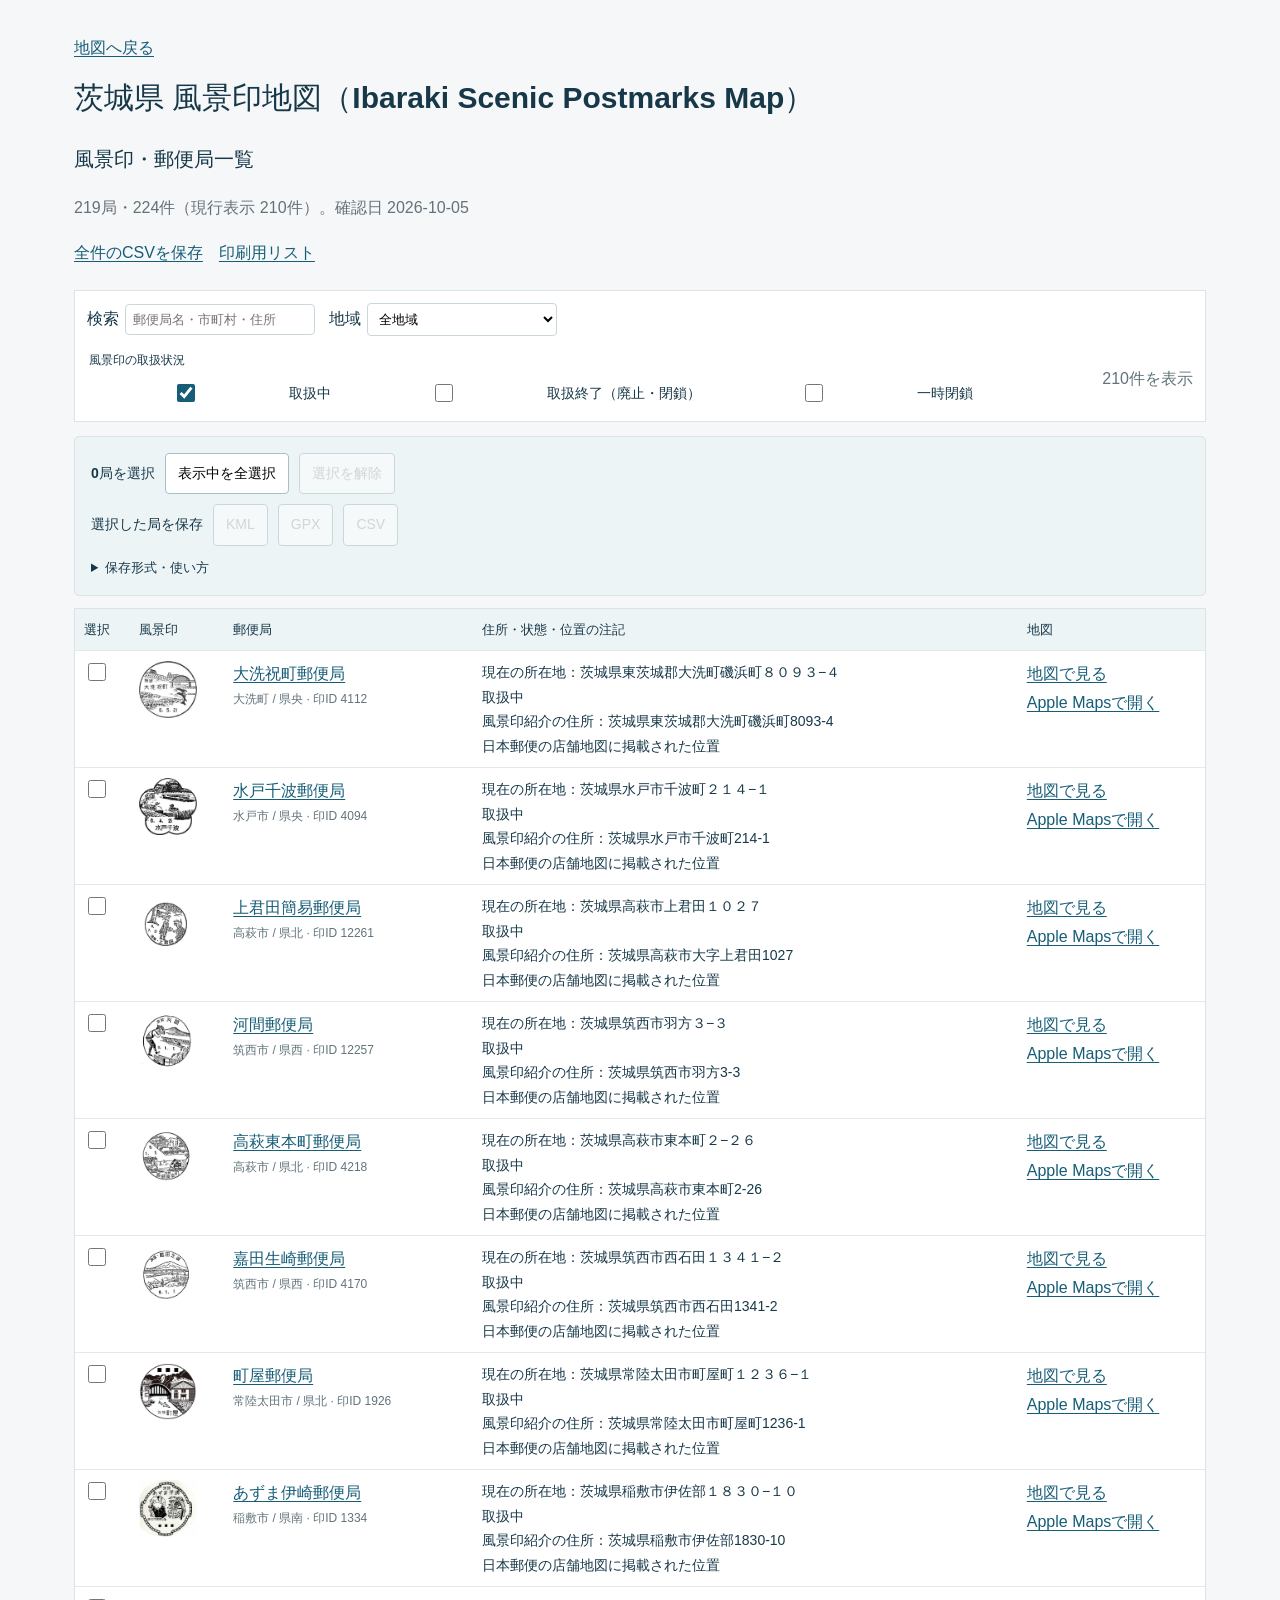
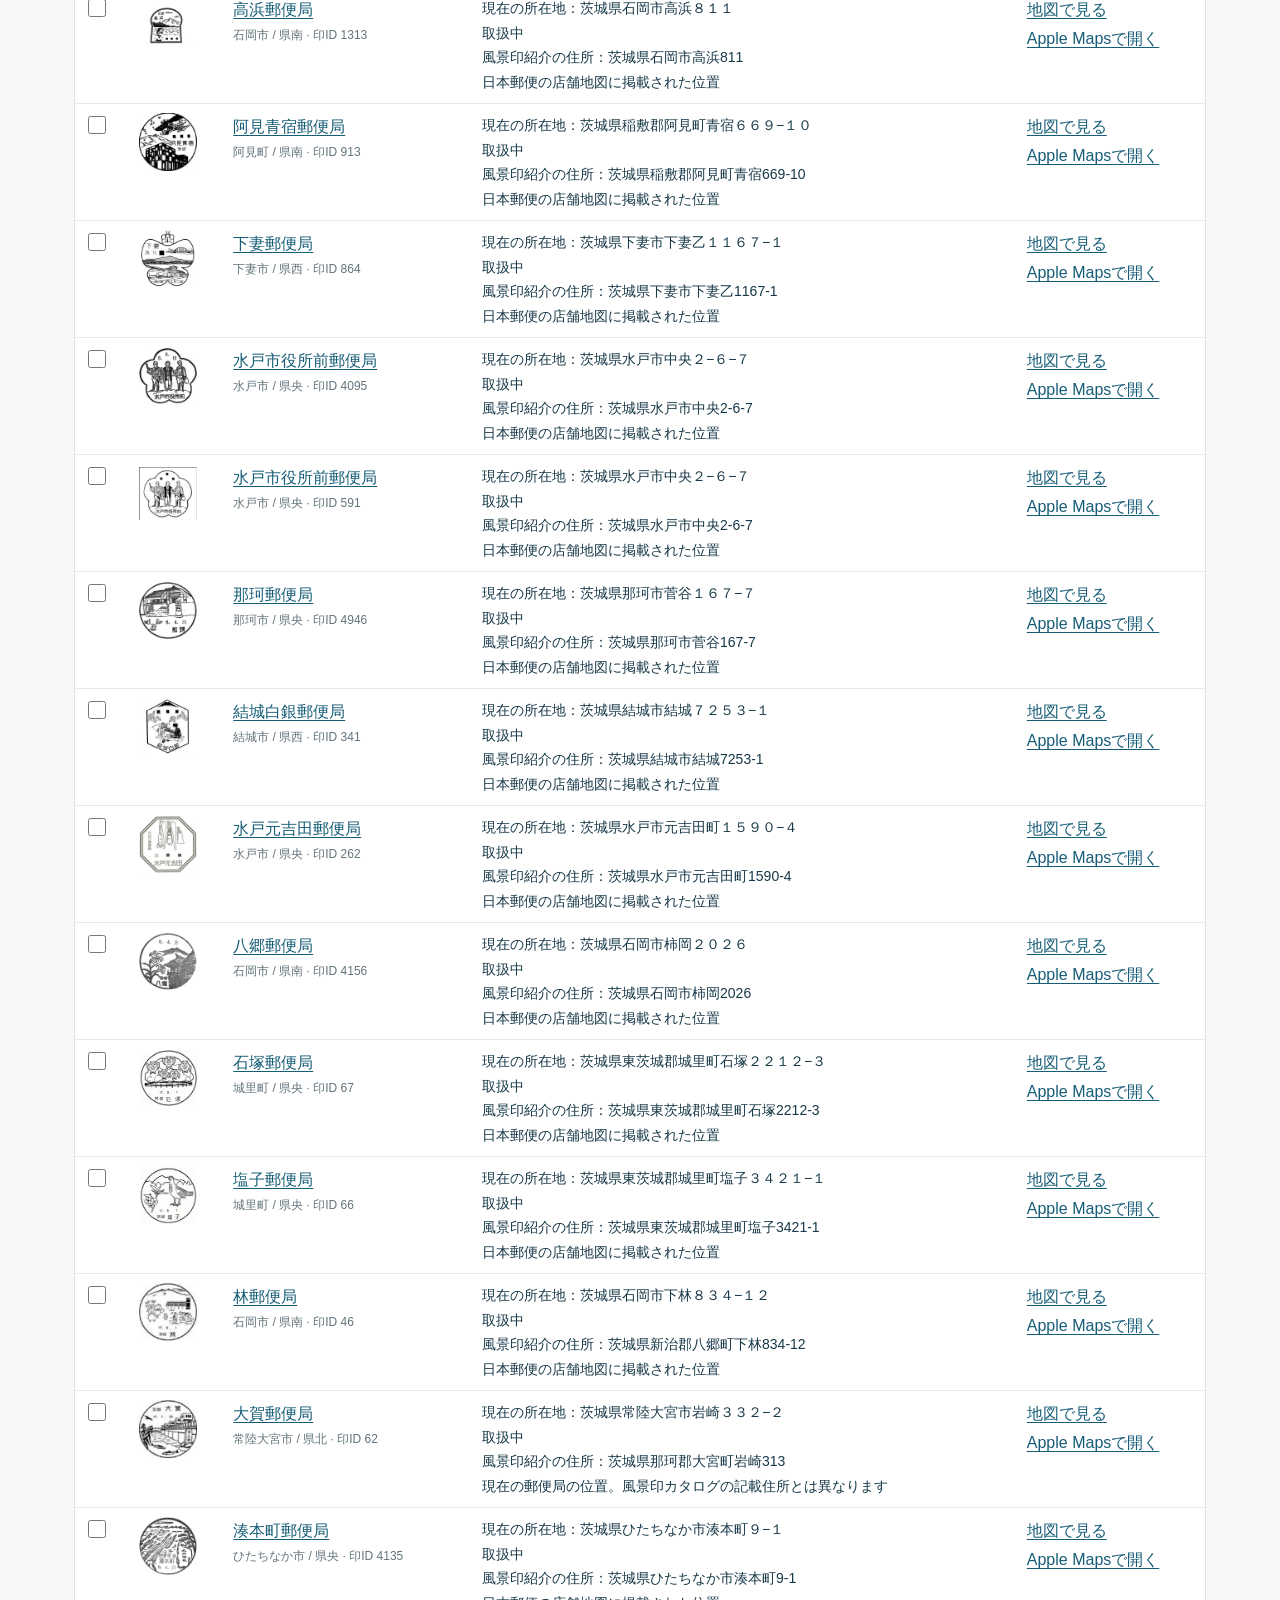
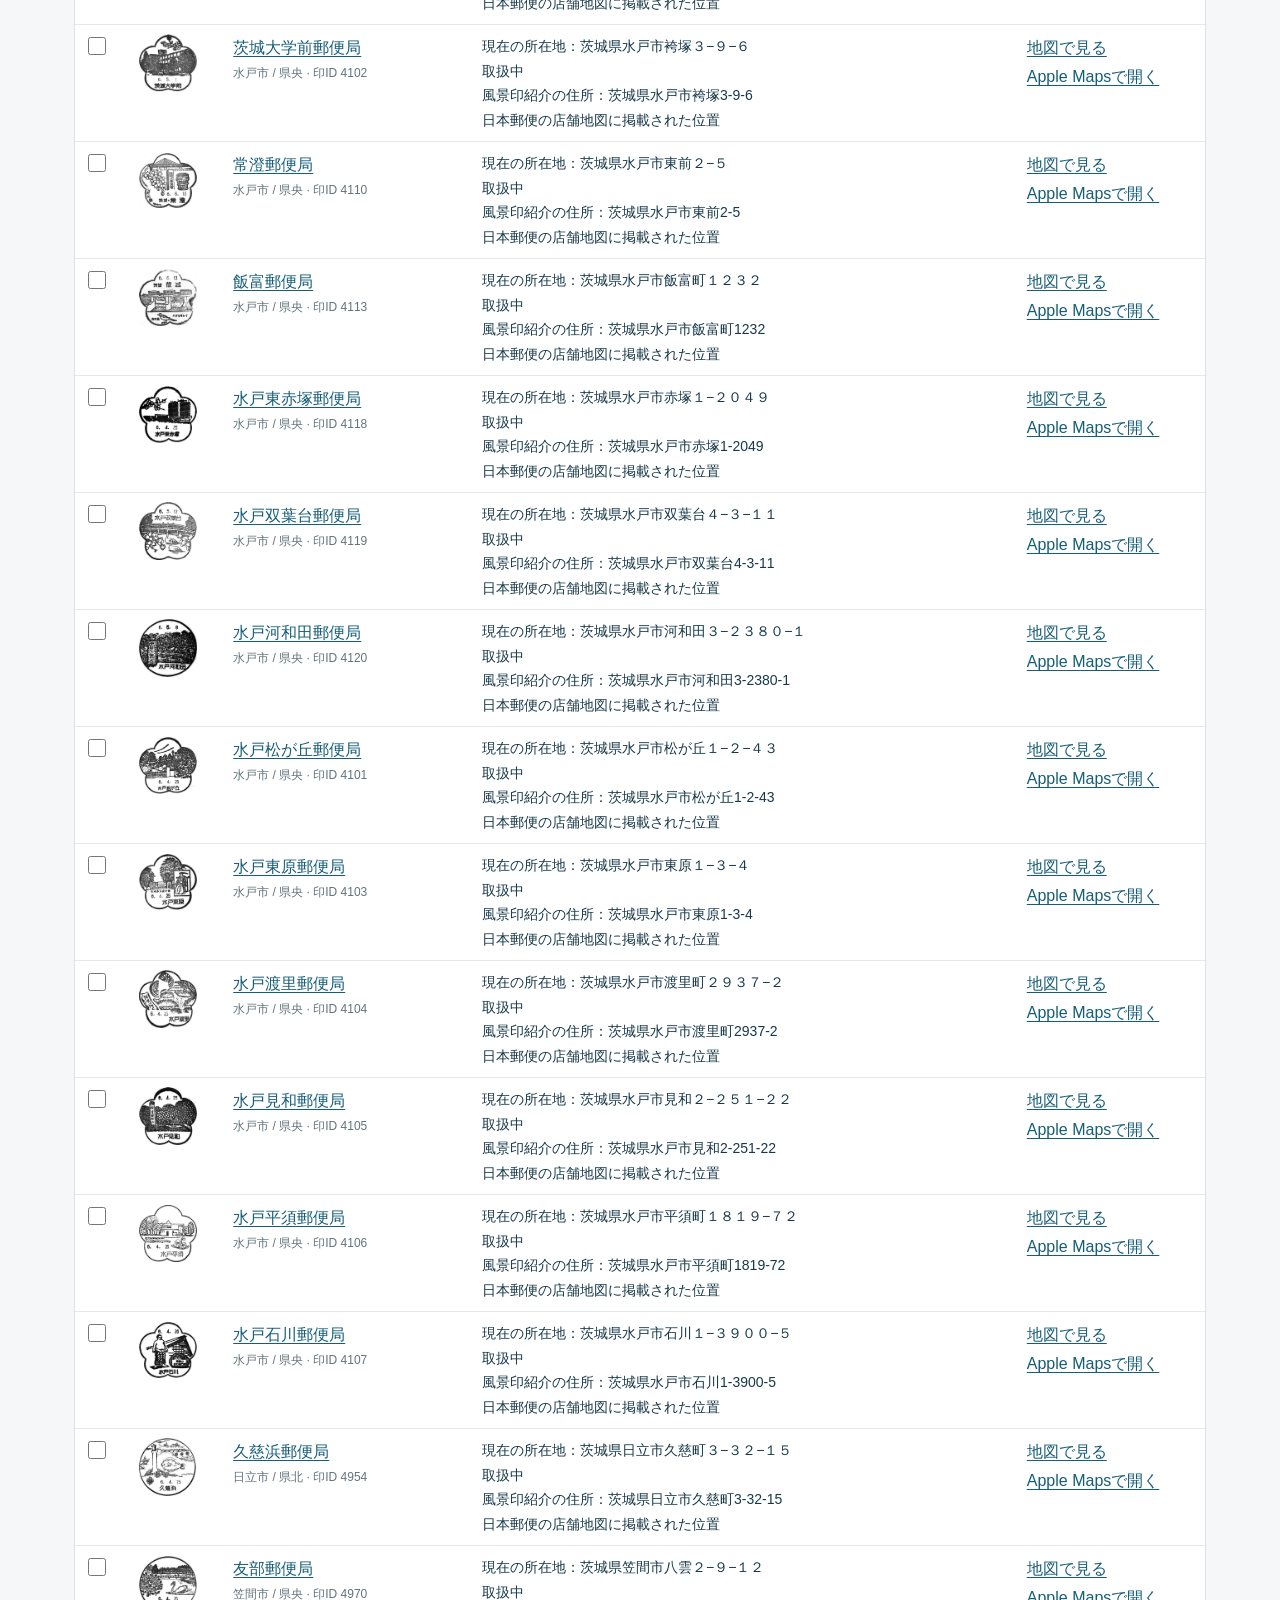
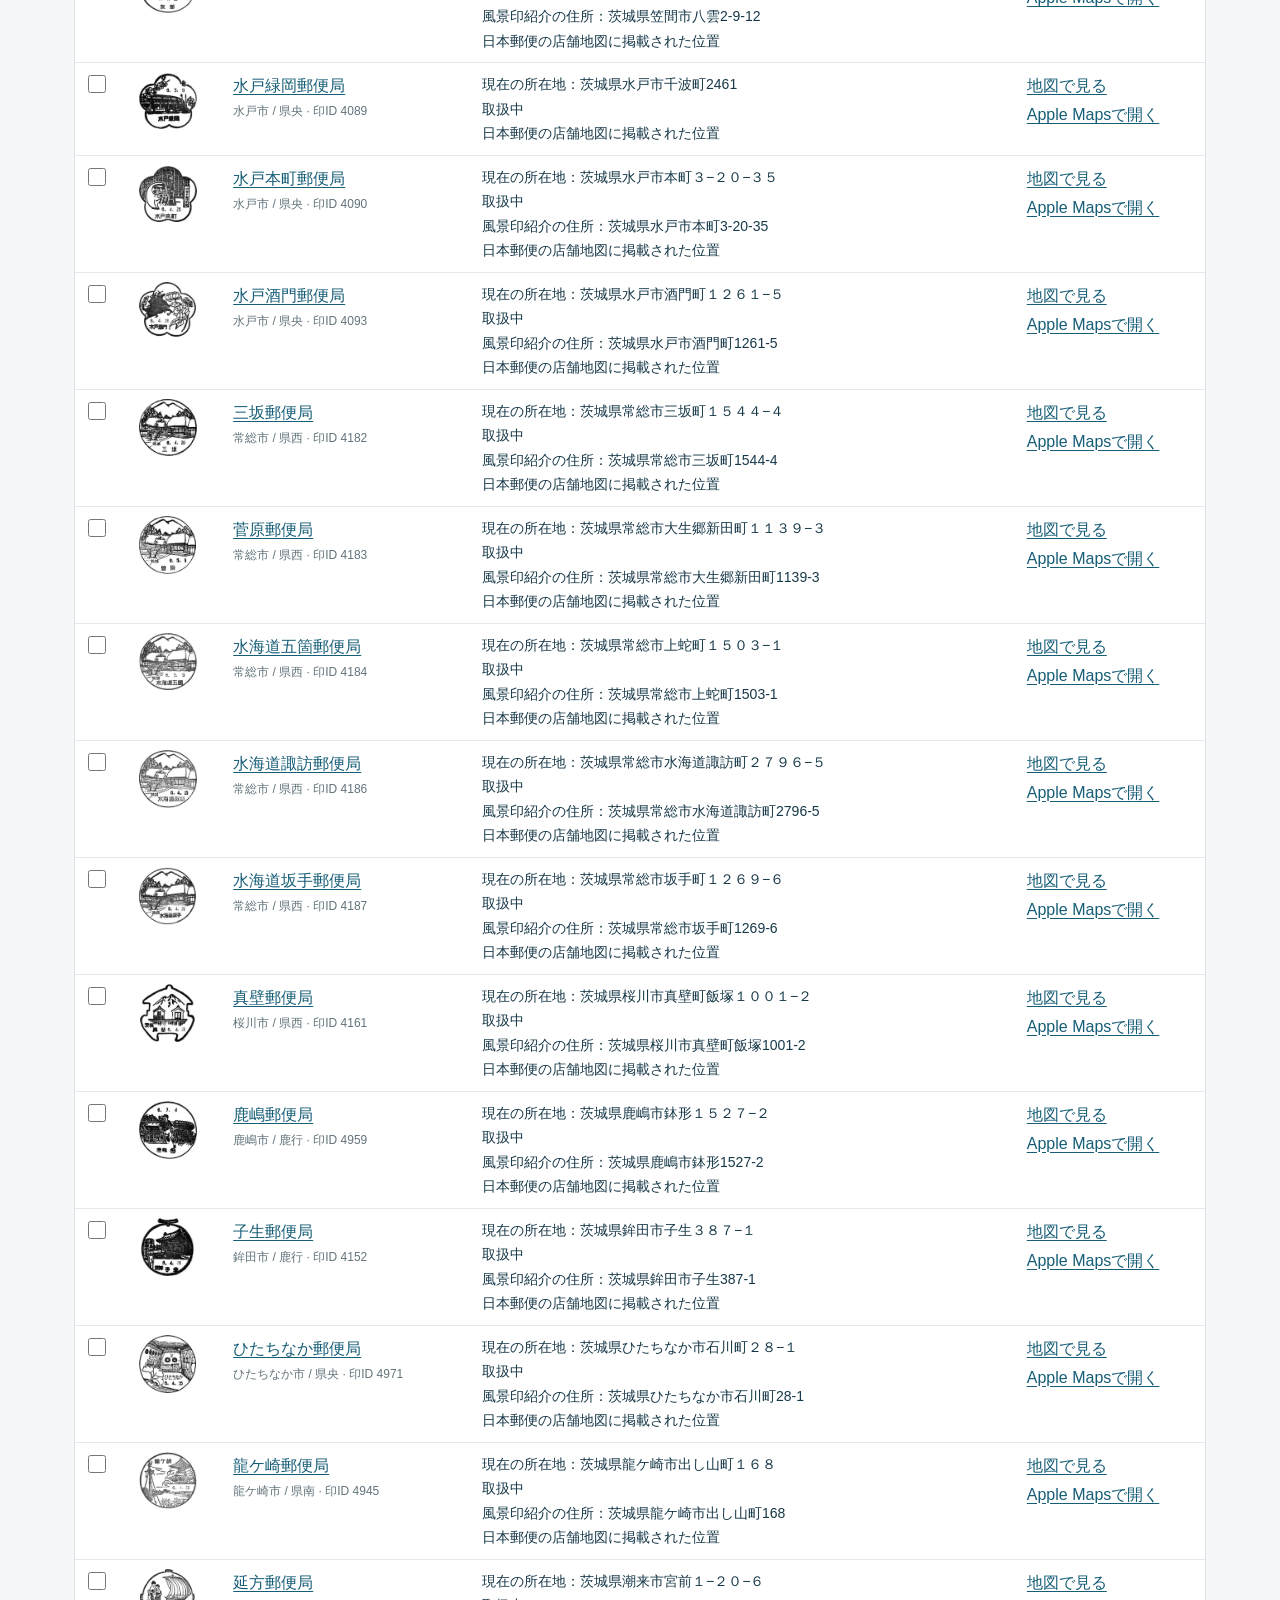
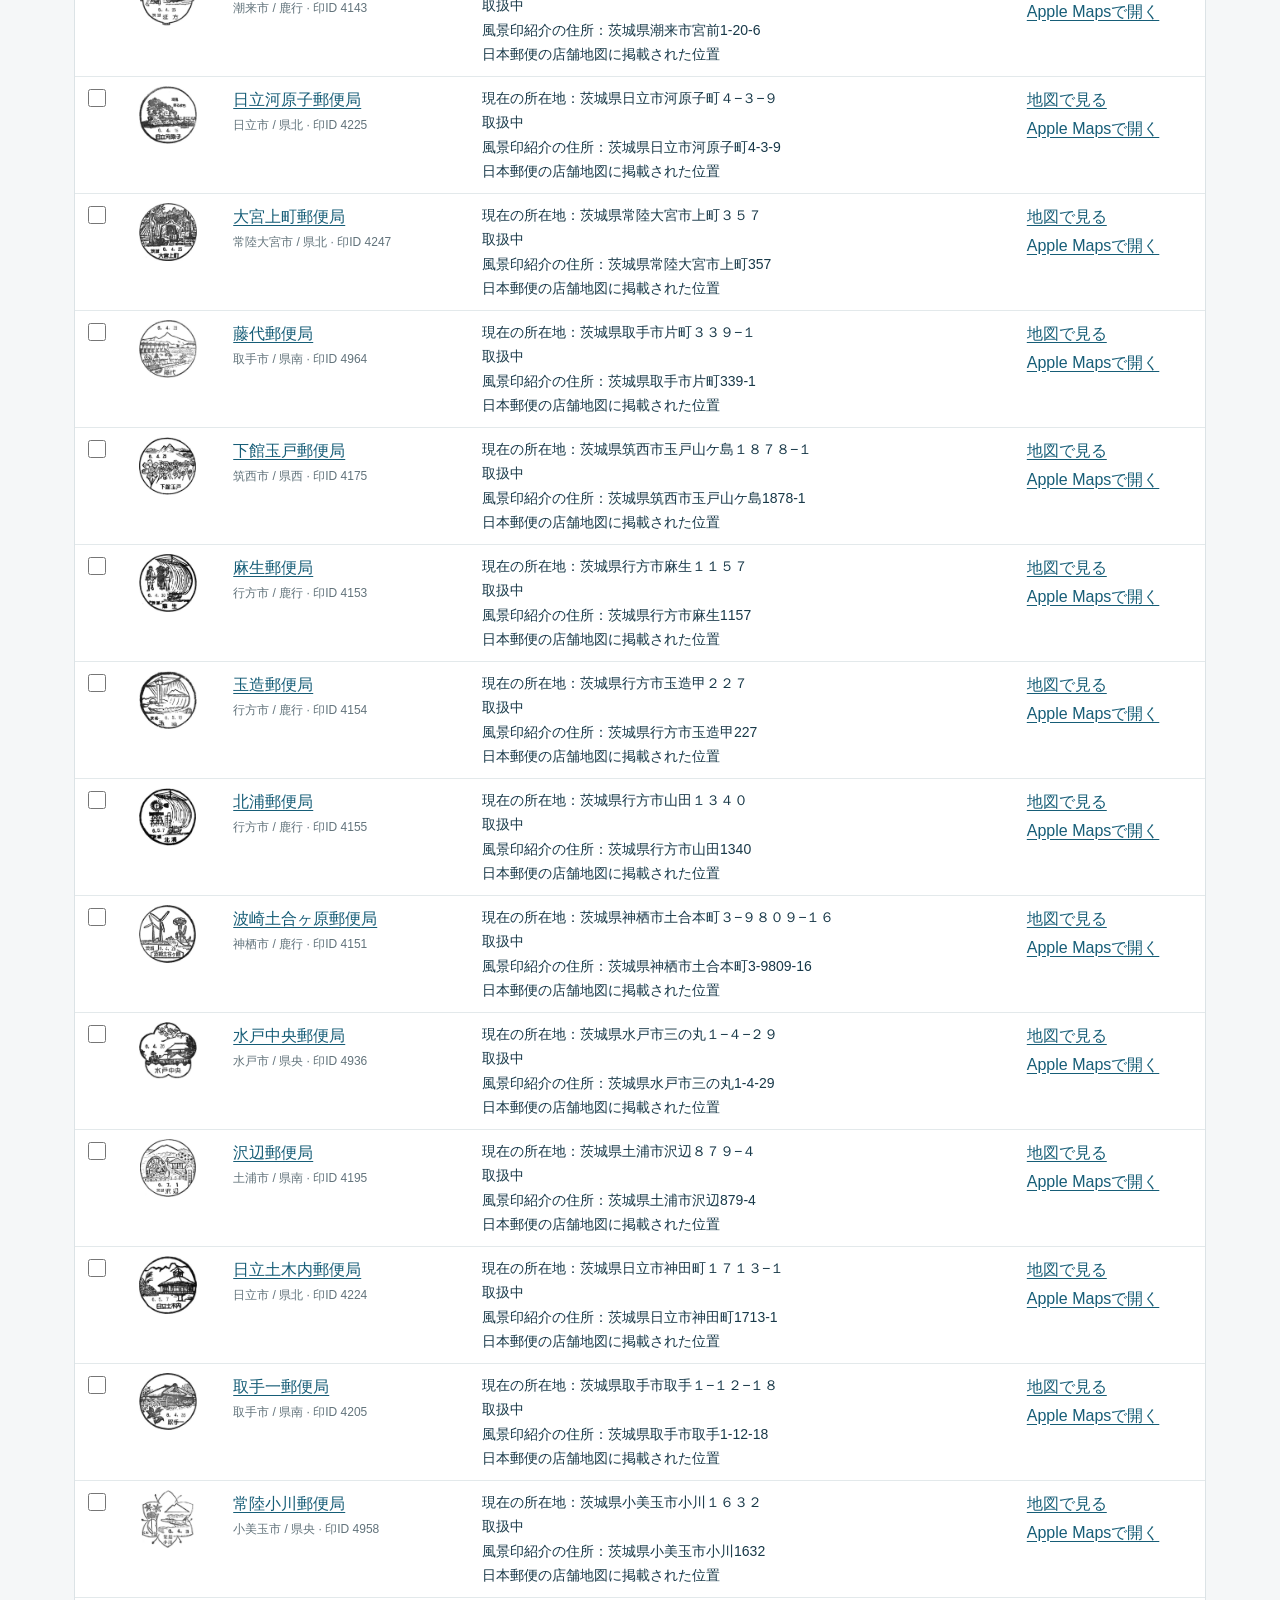
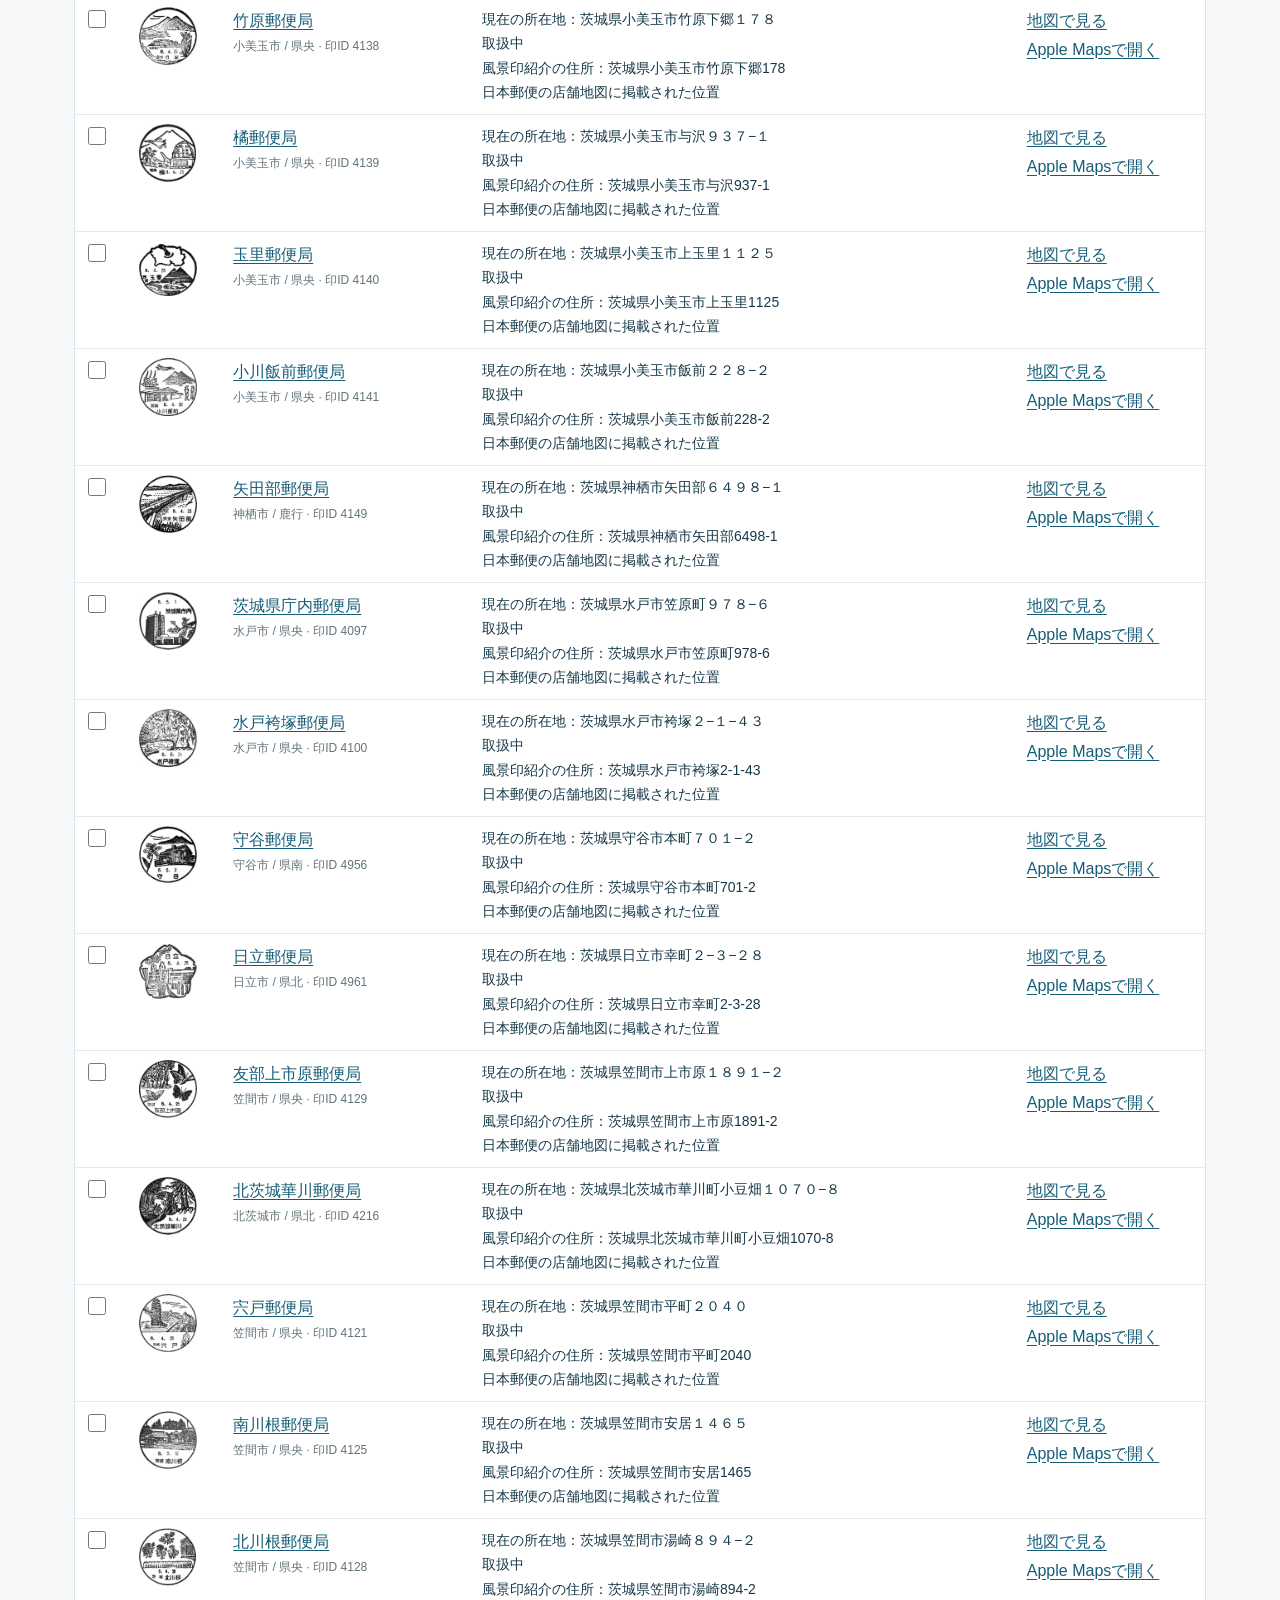
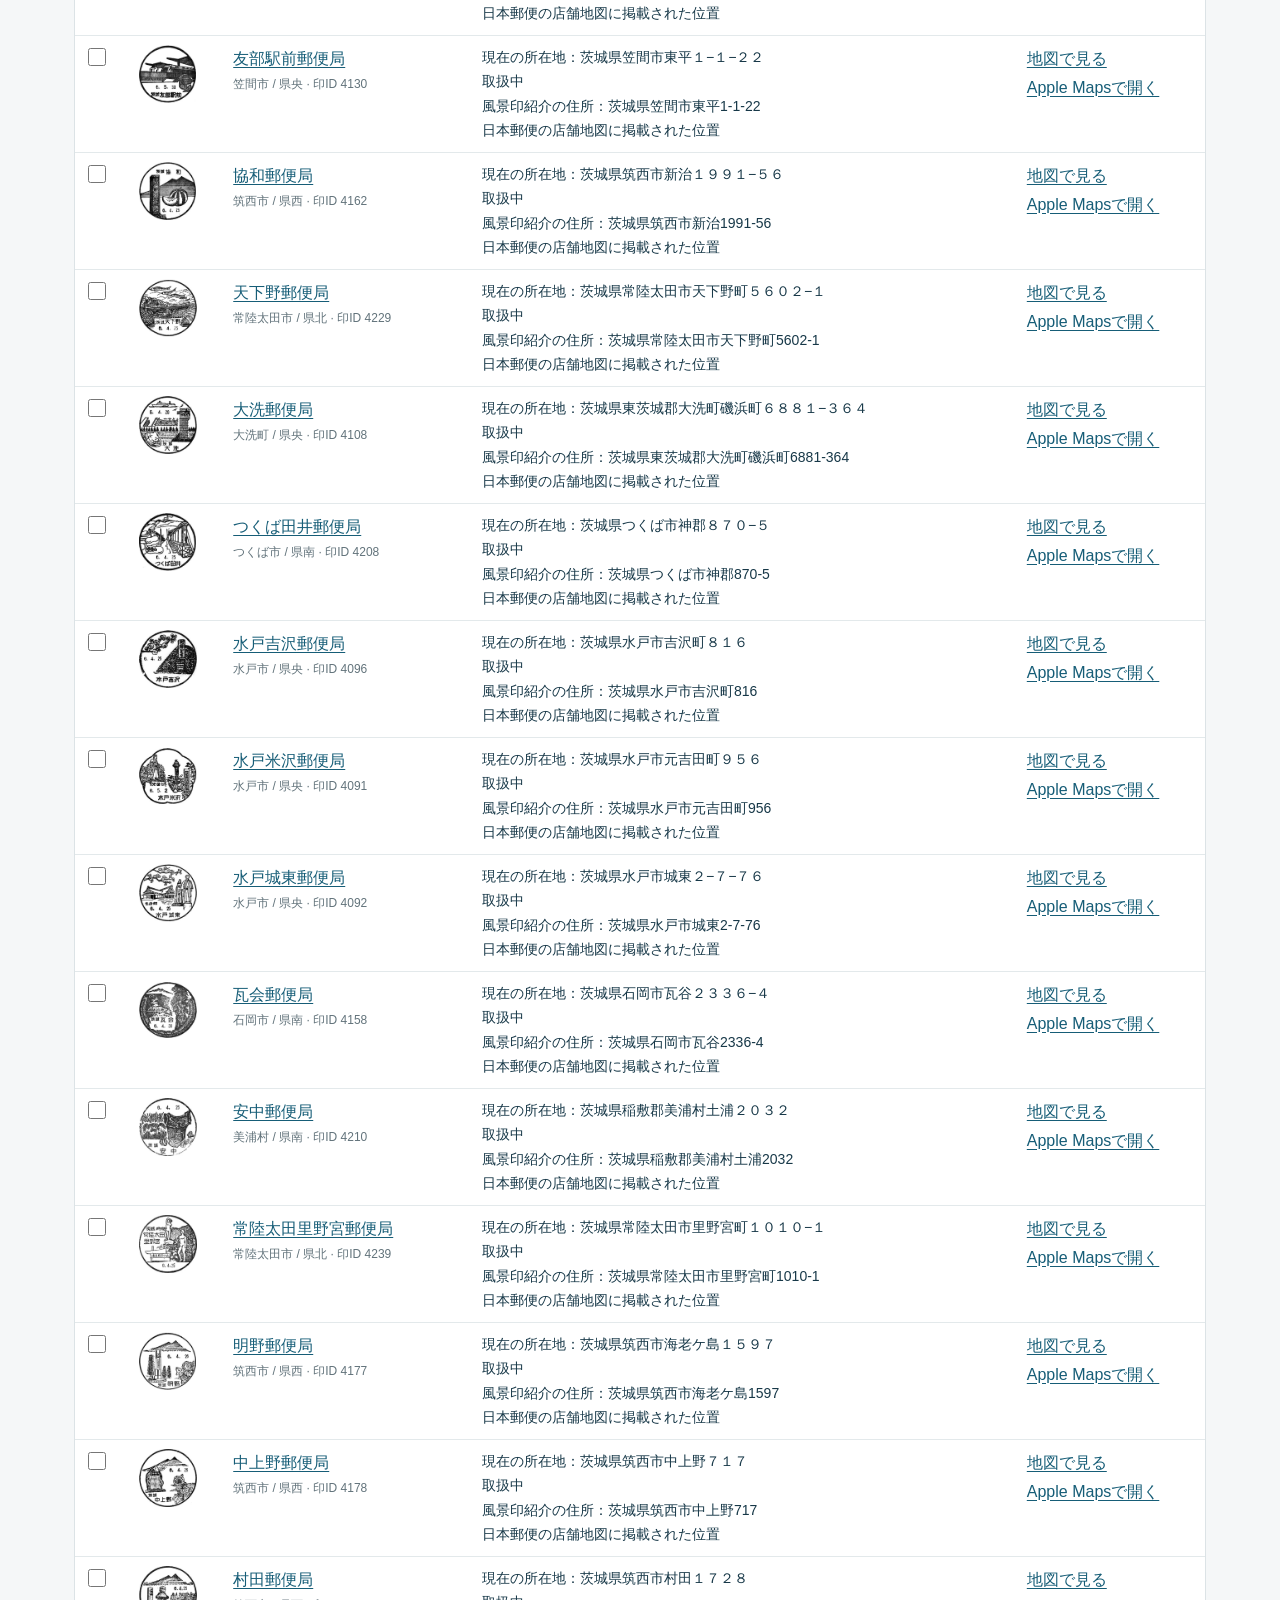
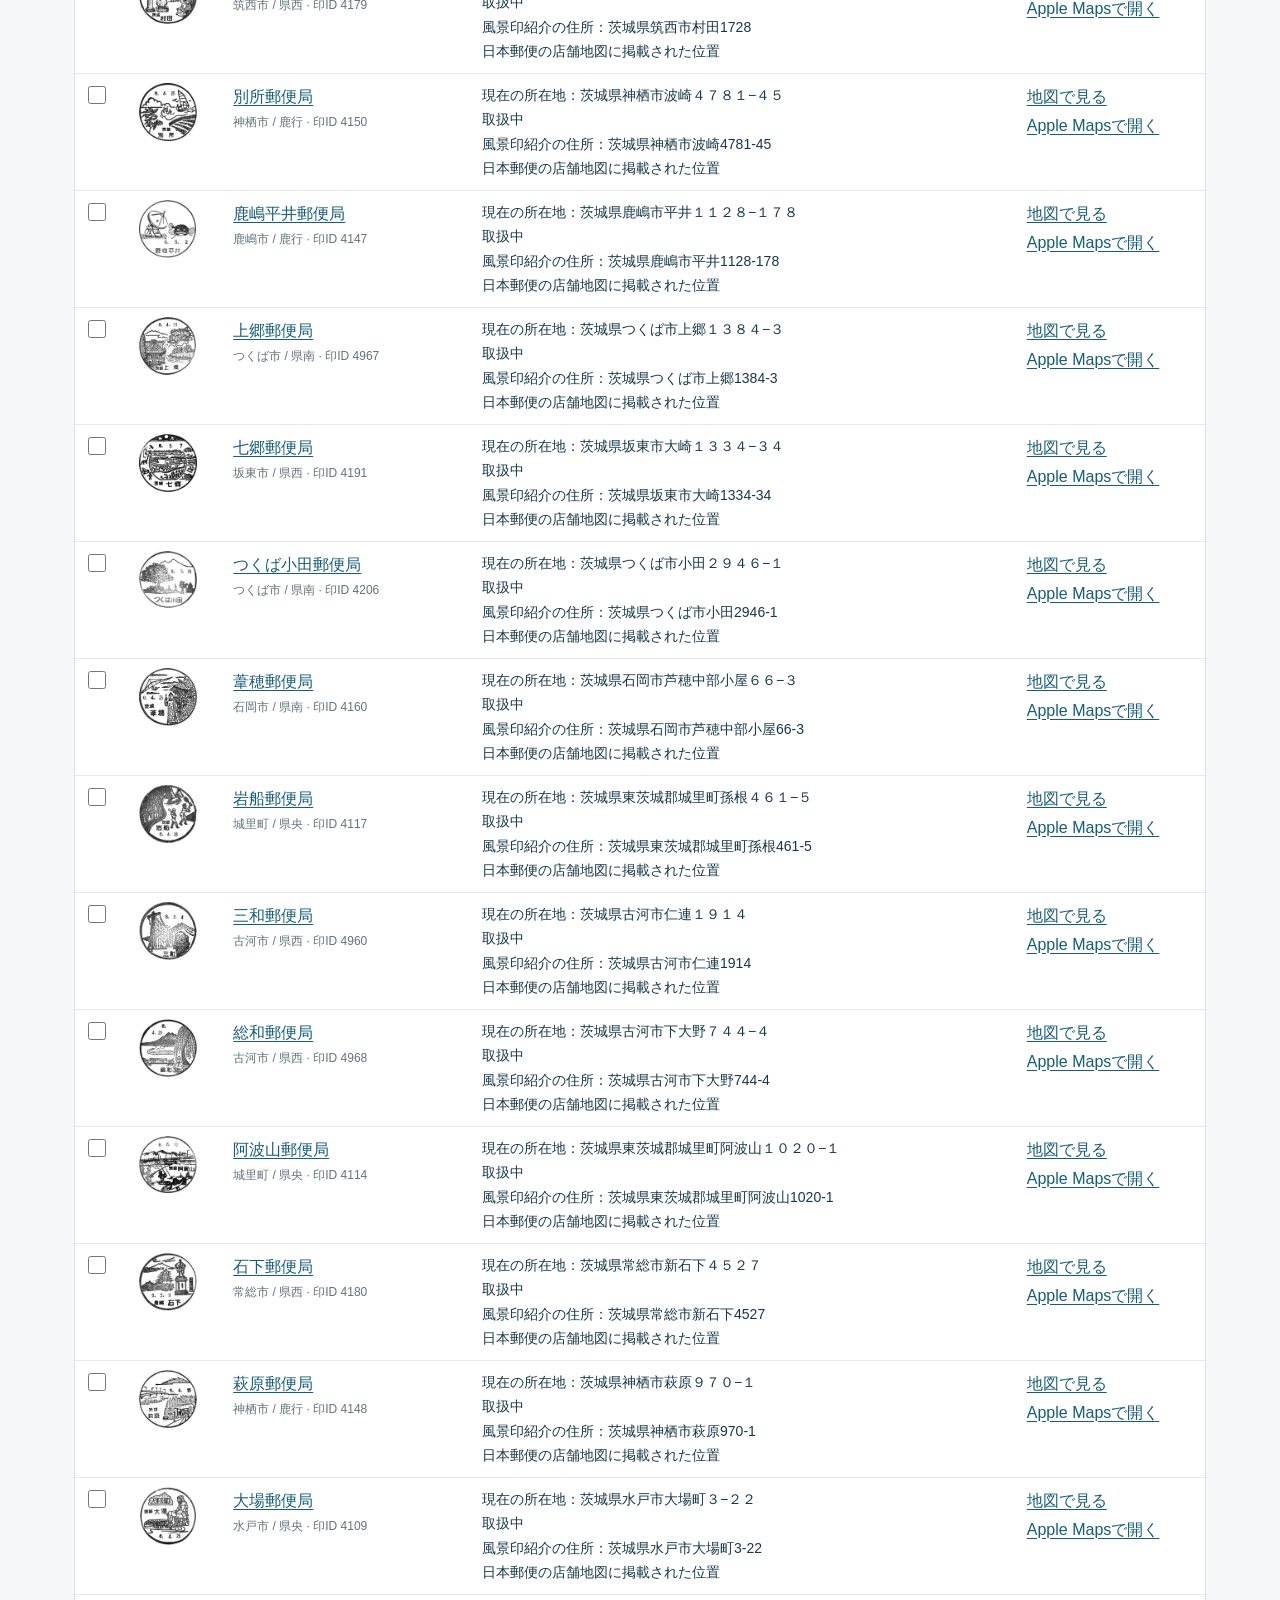
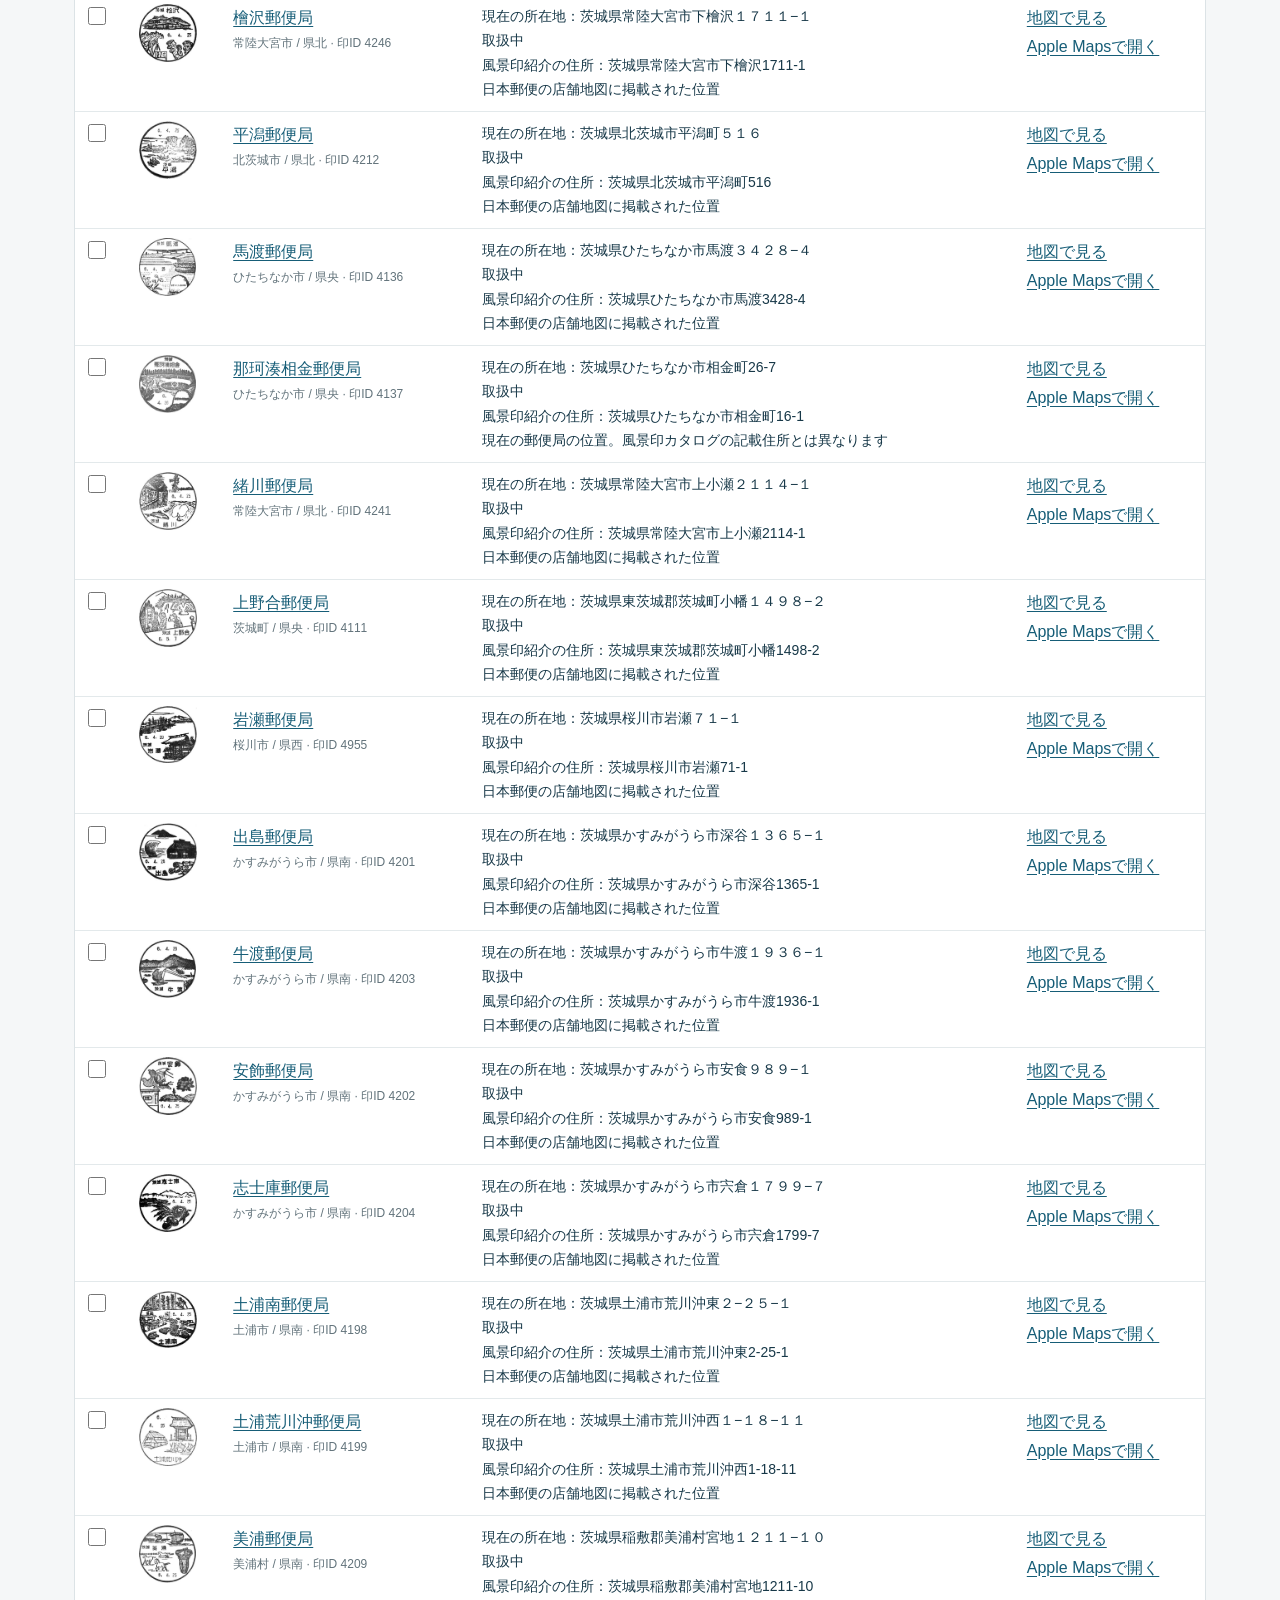
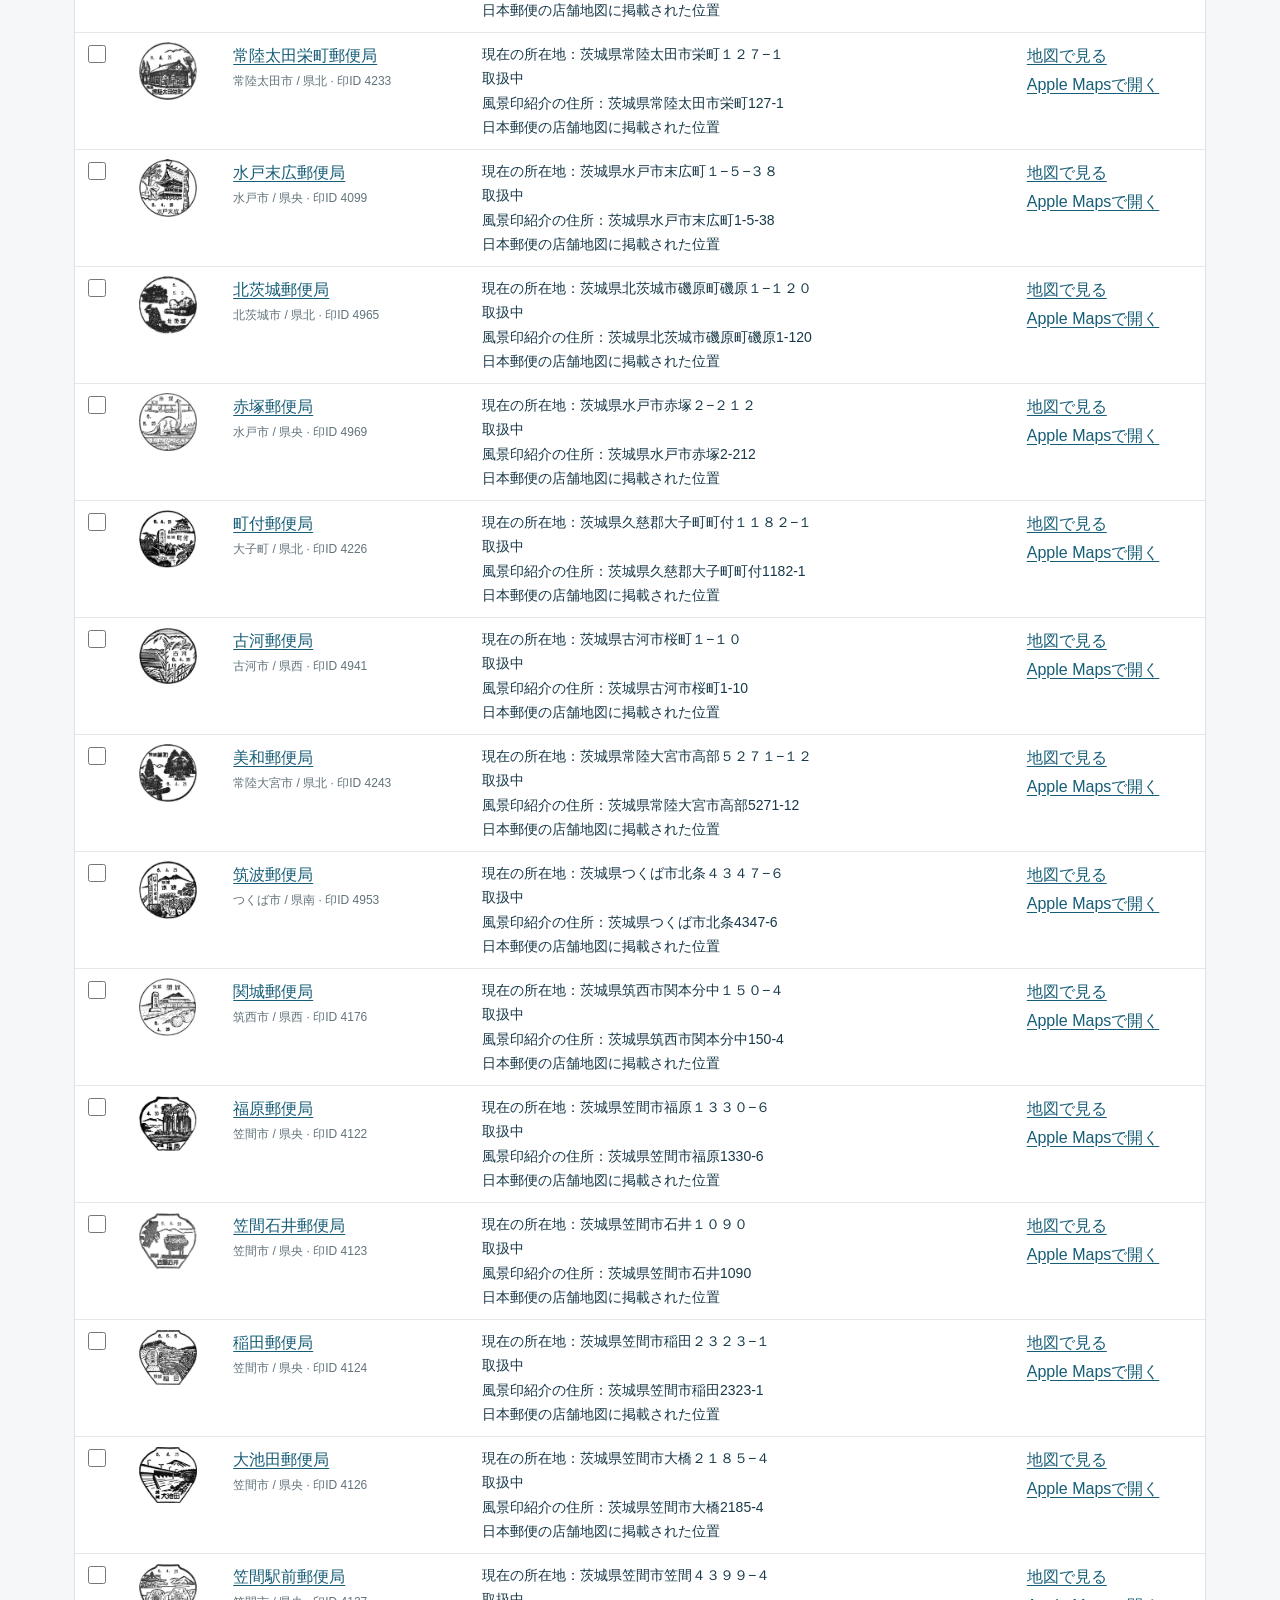
==== commit a4dd07bc: "Release v2.2.0 with regional office picker and reuse licenses" ====
--- a/post-offices/index.html
+++ b/post-offices/index.html
@@ -5,14 +5,14 @@
 <meta name="description" content="茨城県の風景印・郵便局一覧。219局・224件（現行表示 210件）を郵便局名・地域・住所で検索できます。">
 <link rel="canonical" href="https://kojikomatsuzaki.github.io/ibaraki-fukeiin-map/post-offices/">
 <link rel="icon" href="../assets/favicon.svg">
-<link rel="stylesheet" href="../directory.css?v=4ba3362d81d97e2b">
-<script src="../config.js?v=4ba3362d81d97e2b" defer></script>
-<script src="../catalog-view.js?v=4ba3362d81d97e2b" defer></script>
-<script src="../export.js?v=4ba3362d81d97e2b" defer></script>
-<script src="../print.js?v=4ba3362d81d97e2b" defer></script>
+<link rel="stylesheet" href="../directory.css?v=c1ead1b896326691">
+<script src="../config.js?v=c1ead1b896326691" defer></script>
+<script src="../catalog-view.js?v=c1ead1b896326691" defer></script>
+<script src="../export.js?v=c1ead1b896326691" defer></script>
+<script src="../print.js?v=c1ead1b896326691" defer></script>
 </head><body>
 <header class="directory-header">
-<a href="../">地図へ戻る</a><p class="eyebrow">IBARAKI STAMP ATLAS</p>
+<a href="../">地図へ戻る</a>
 <h1>茨城県 風景印地図（Ibaraki Scenic Postmarks Map）</h1><h2>風景印・郵便局一覧</h2>
 <p>219局・224件（現行表示 210件）。確認日 2026-10-05</p>
 <nav><a href="../exports/stamps.csv" download>全件のCSVを保存</a><a id="list-print" href="../print/">印刷用リスト</a></nav>
@@ -253,5 +253,5 @@
 <footer class="guide-notes">
 <p>郵便局名・画像を押すと、日本郵便の風景印紹介ページを開きます。同じ郵便局の複数図案を含みます。取扱状況は訪問前に公式情報をご確認ください。</p>
 <p>出典：<a href="https://www.post.japanpost.jp/enjoy/culture/stamp/fuke/result_pre.php?pref_id=8" target="_blank" rel="noopener noreferrer">日本郵便「茨城県の風景印」</a>。風景印画像等の権利は各権利者に帰属します。本サイトは非公式です。</p>
-</footer>
+<p><a href="https://github.com/kojikomatsuzaki/ibaraki-fukeiin-map">ソースコード・データ（GitHub）</a> · <a href="https://github.com/kojikomatsuzaki/ibaraki-fukeiin-map/blob/main/LICENSE">ライセンス・第三者の権利表記</a></p></footer>
 </main></body></html>
